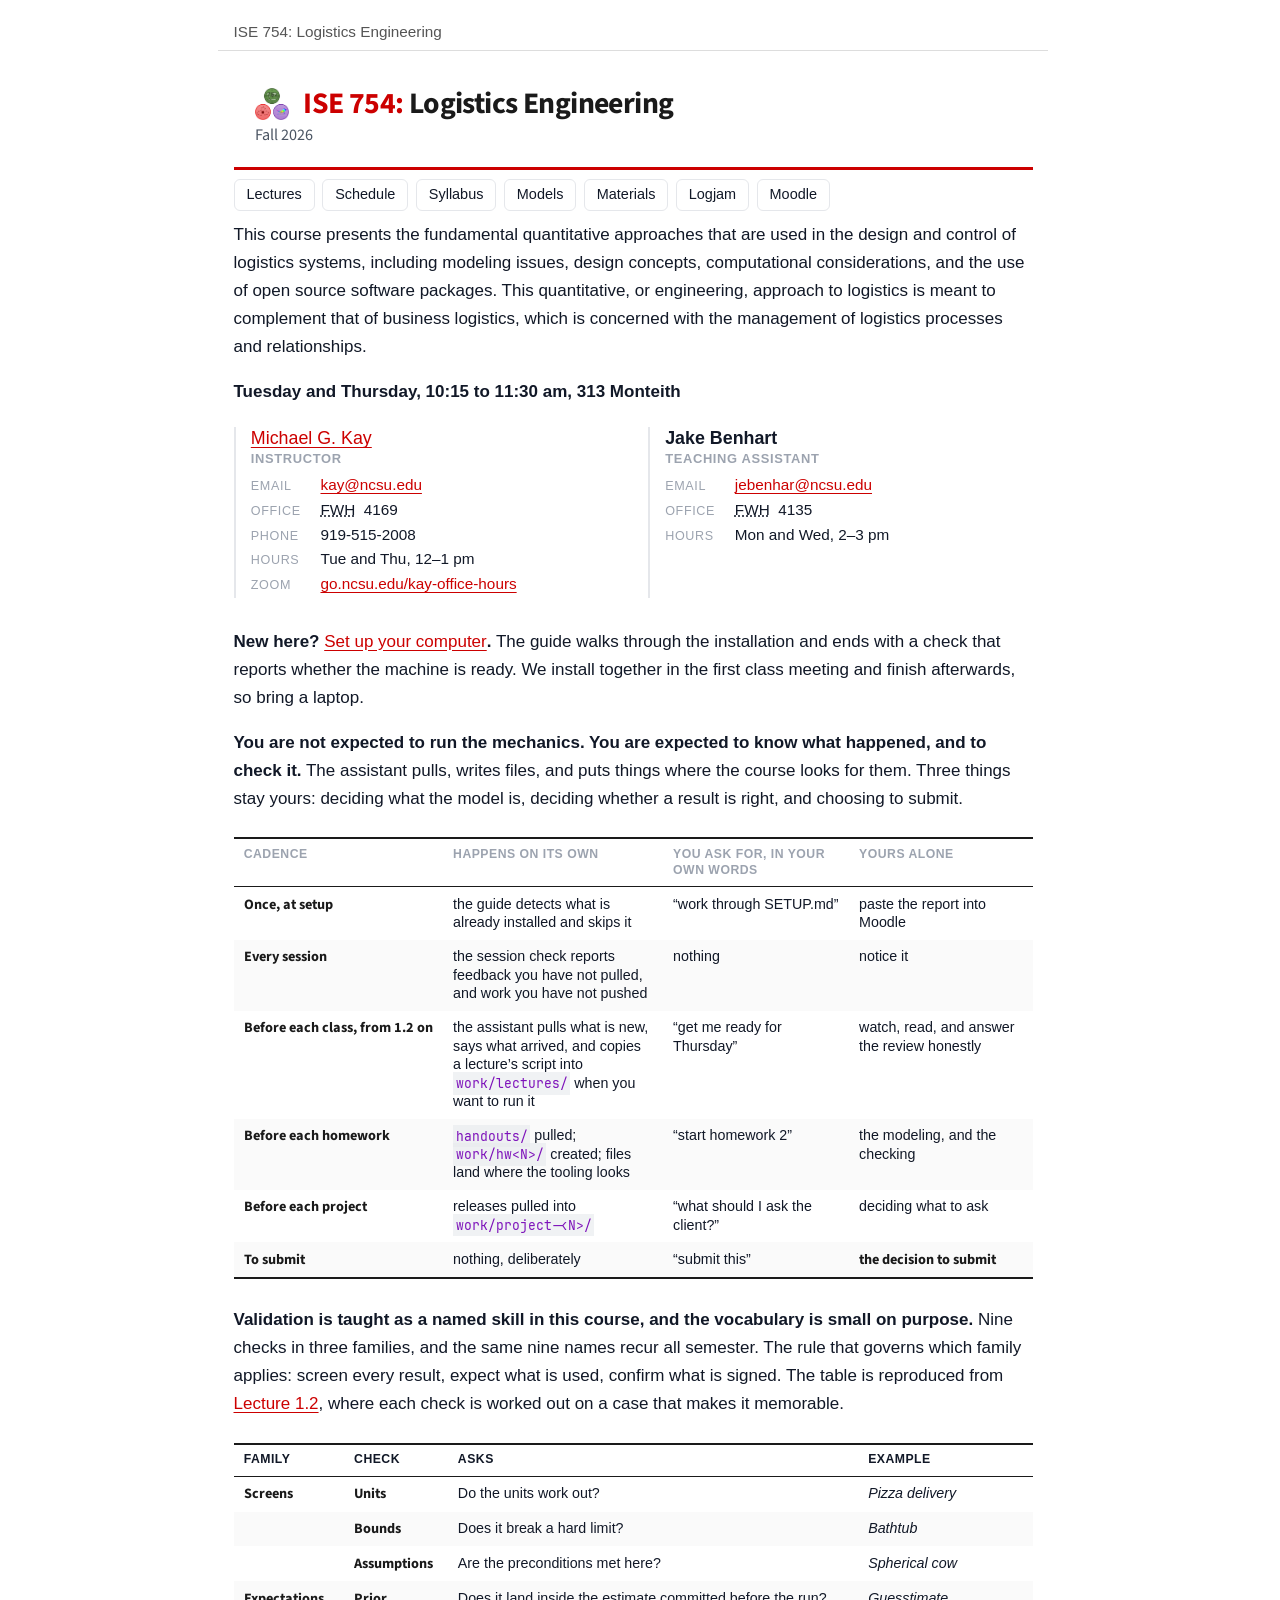
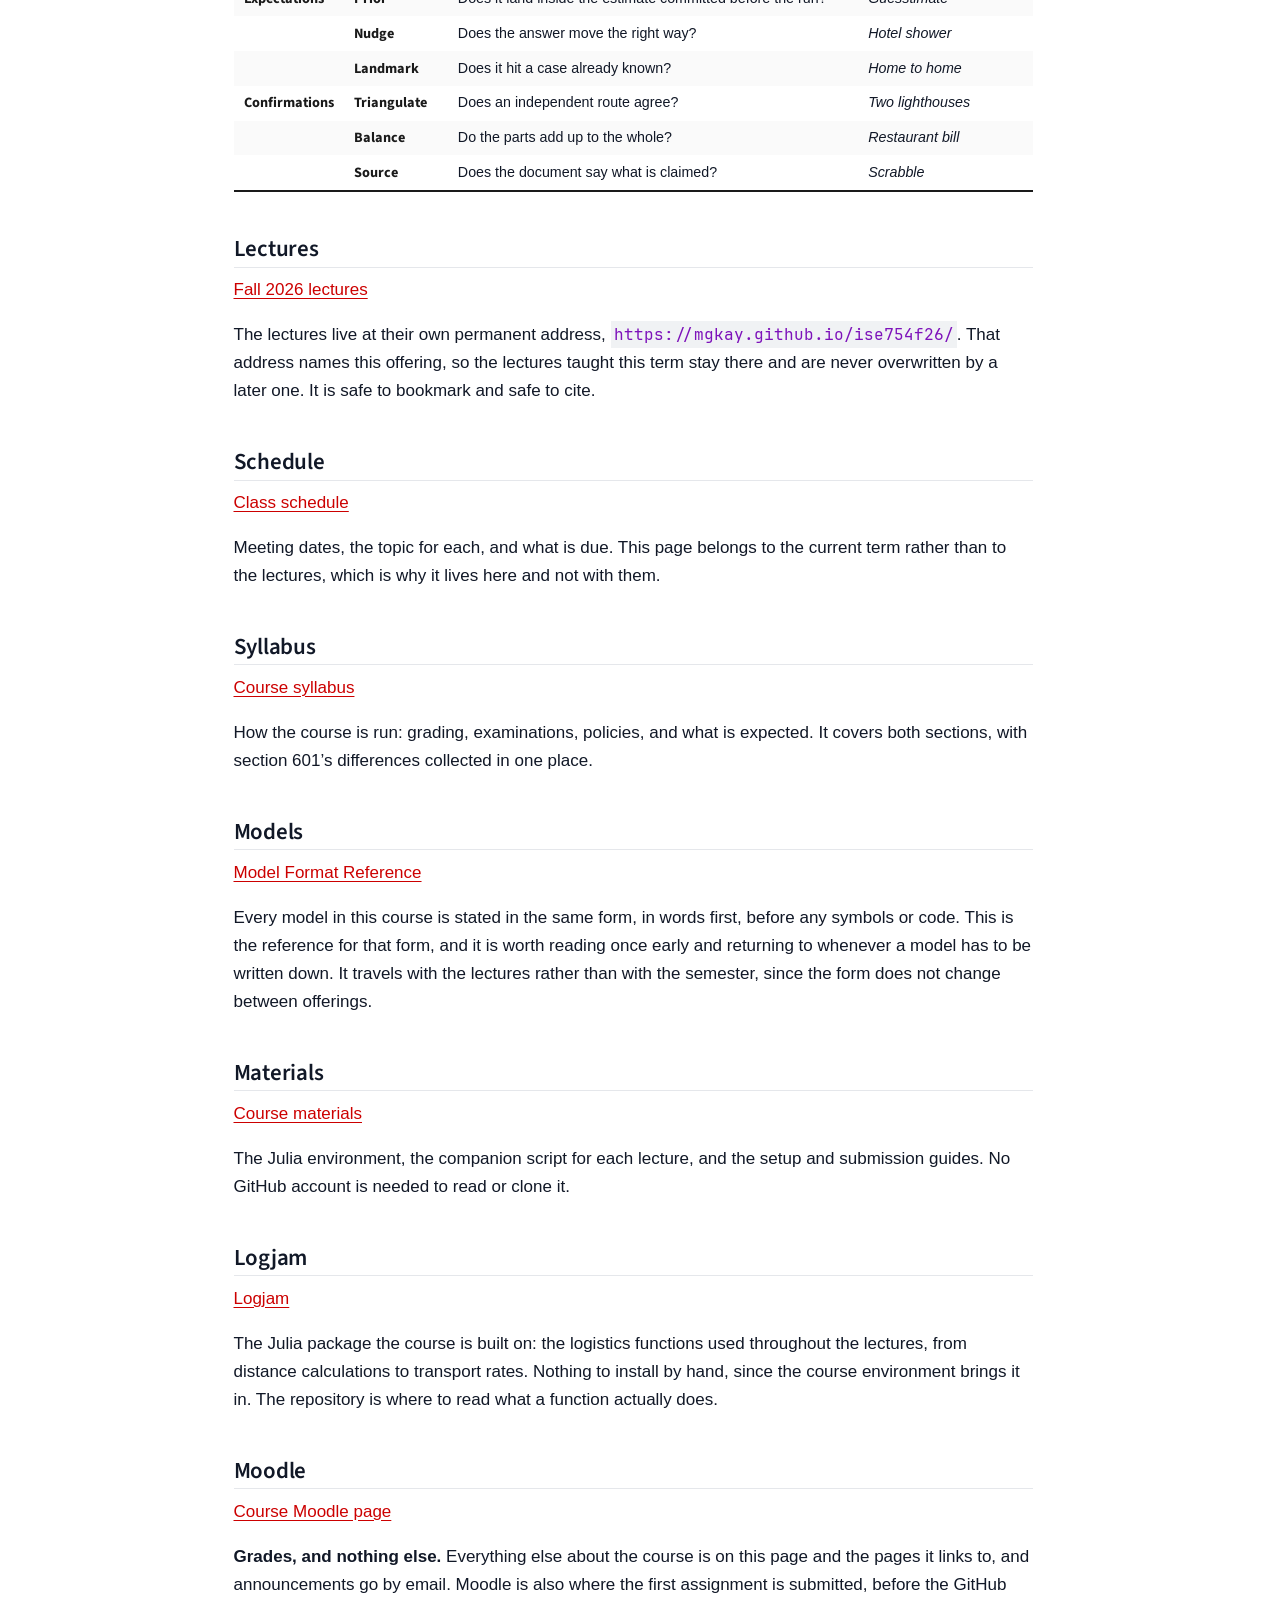
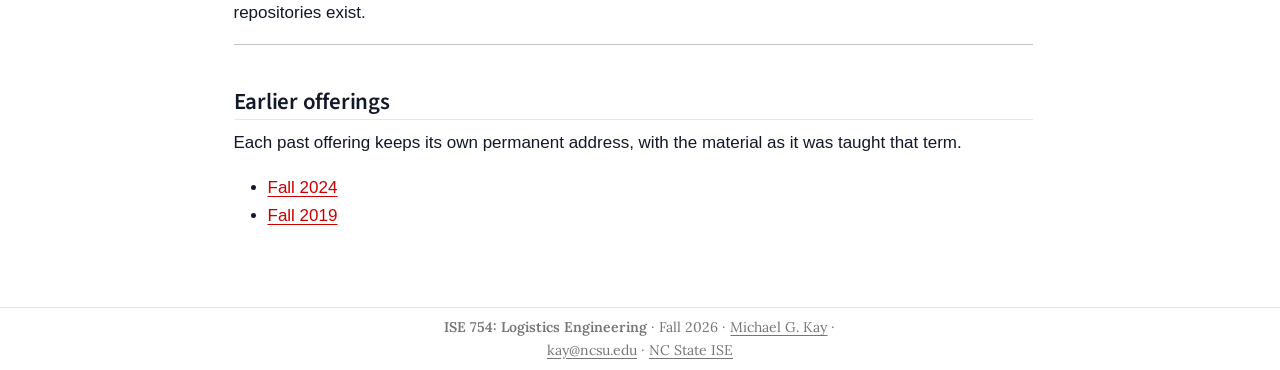
==== index.html @ f0a85724 "Publish rendered site from ISE754-dev 3dd0802c 42 files. Generated output only; source stays private" ====
<!DOCTYPE html>
<html xmlns="http://www.w3.org/1999/xhtml" lang="en" xml:lang="en"><head>

<meta charset="utf-8">
<meta name="generator" content="quarto-1.8.27">

<meta name="viewport" content="width=device-width, initial-scale=1.0, user-scalable=yes">


<title>ISE 754: Logistics Engineering</title>
<style>
code{white-space: pre-wrap;}
span.smallcaps{font-variant: small-caps;}
div.columns{display: flex; gap: min(4vw, 1.5em);}
div.column{flex: auto; overflow-x: auto;}
div.hanging-indent{margin-left: 1.5em; text-indent: -1.5em;}
ul.task-list{list-style: none;}
ul.task-list li input[type="checkbox"] {
width: 0.8em;
margin: 0 0.8em 0.2em -1em;  vertical-align: middle;
}
</style>


<script>const headroomChanged = new CustomEvent("quarto-hrChanged", {
  detail: {},
  bubbles: true,
  cancelable: false,
  composed: false,
});

const announceDismiss = () => {
  const annEl = window.document.getElementById("quarto-announcement");
  if (annEl) {
    annEl.remove();

    const annId = annEl.getAttribute("data-announcement-id");
    window.localStorage.setItem(`quarto-announce-${annId}`, "true");
  }
};

const announceRegister = () => {
  const annEl = window.document.getElementById("quarto-announcement");
  if (annEl) {
    const annId = annEl.getAttribute("data-announcement-id");
    const isDismissed =
      window.localStorage.getItem(`quarto-announce-${annId}`) || false;
    if (isDismissed) {
      announceDismiss();
      return;
    } else {
      annEl.classList.remove("hidden");
    }

    const actionEl = annEl.querySelector(".quarto-announcement-action");
    if (actionEl) {
      actionEl.addEventListener("click", function (e) {
        e.preventDefault();
        // Hide the bar immediately
        announceDismiss();
      });
    }
  }
};

window.document.addEventListener("DOMContentLoaded", function () {
  let init = false;

  announceRegister();

  // Manage the back to top button, if one is present.
  let lastScrollTop = window.pageYOffset || document.documentElement.scrollTop;
  const scrollDownBuffer = 5;
  const scrollUpBuffer = 35;
  const btn = document.getElementById("quarto-back-to-top");
  const hideBackToTop = () => {
    btn.style.display = "none";
  };
  const showBackToTop = () => {
    btn.style.display = "inline-block";
  };
  if (btn) {
    window.document.addEventListener(
      "scroll",
      function () {
        const currentScrollTop =
          window.pageYOffset || document.documentElement.scrollTop;

        // Shows and hides the button 'intelligently' as the user scrolls
        if (currentScrollTop - scrollDownBuffer > lastScrollTop) {
          hideBackToTop();
          lastScrollTop = currentScrollTop <= 0 ? 0 : currentScrollTop;
        } else if (currentScrollTop < lastScrollTop - scrollUpBuffer) {
          showBackToTop();
          lastScrollTop = currentScrollTop <= 0 ? 0 : currentScrollTop;
        }

        // Show the button at the bottom, hides it at the top
        if (currentScrollTop <= 0) {
          hideBackToTop();
        } else if (
          window.innerHeight + currentScrollTop >=
          document.body.offsetHeight
        ) {
          showBackToTop();
        }
      },
      false
    );
  }

  function throttle(func, wait) {
    var timeout;
    return function () {
      const context = this;
      const args = arguments;
      const later = function () {
        clearTimeout(timeout);
        timeout = null;
        func.apply(context, args);
      };

      if (!timeout) {
        timeout = setTimeout(later, wait);
      }
    };
  }

  function headerOffset() {
    // Set an offset if there is are fixed top navbar
    const headerEl = window.document.querySelector("header.fixed-top");
    if (headerEl) {
      return headerEl.clientHeight;
    } else {
      return 0;
    }
  }

  function footerOffset() {
    const footerEl = window.document.querySelector("footer.footer");
    if (footerEl) {
      return footerEl.clientHeight;
    } else {
      return 0;
    }
  }

  function dashboardOffset() {
    const dashboardNavEl = window.document.getElementById(
      "quarto-dashboard-header"
    );
    if (dashboardNavEl !== null) {
      return dashboardNavEl.clientHeight;
    } else {
      return 0;
    }
  }

  function updateDocumentOffsetWithoutAnimation() {
    updateDocumentOffset(false);
  }

  function updateDocumentOffset(animated) {
    // set body offset
    const topOffset = headerOffset();
    const bodyOffset = topOffset + footerOffset() + dashboardOffset();
    const bodyEl = window.document.body;
    bodyEl.setAttribute("data-bs-offset", topOffset);
    bodyEl.style.paddingTop = topOffset + "px";

    // deal with sidebar offsets
    const sidebars = window.document.querySelectorAll(
      ".sidebar, .headroom-target"
    );
    sidebars.forEach((sidebar) => {
      if (!animated) {
        sidebar.classList.add("notransition");
        // Remove the no transition class after the animation has time to complete
        setTimeout(function () {
          sidebar.classList.remove("notransition");
        }, 201);
      }

      if (window.Headroom && sidebar.classList.contains("sidebar-unpinned")) {
        sidebar.style.top = "0";
        sidebar.style.maxHeight = "100vh";
      } else {
        sidebar.style.top = topOffset + "px";
        sidebar.style.maxHeight = "calc(100vh - " + topOffset + "px)";
      }
    });

    // allow space for footer
    const mainContainer = window.document.querySelector(".quarto-container");
    if (mainContainer) {
      mainContainer.style.minHeight = "calc(100vh - " + bodyOffset + "px)";
    }

    // link offset
    let linkStyle = window.document.querySelector("#quarto-target-style");
    if (!linkStyle) {
      linkStyle = window.document.createElement("style");
      linkStyle.setAttribute("id", "quarto-target-style");
      window.document.head.appendChild(linkStyle);
    }
    while (linkStyle.firstChild) {
      linkStyle.removeChild(linkStyle.firstChild);
    }
    if (topOffset > 0) {
      linkStyle.appendChild(
        window.document.createTextNode(`
      section:target::before {
        content: "";
        display: block;
        height: ${topOffset}px;
        margin: -${topOffset}px 0 0;
      }`)
      );
    }
    if (init) {
      window.dispatchEvent(headroomChanged);
    }
    init = true;
  }

  // initialize headroom
  var header = window.document.querySelector("#quarto-header");
  if (header && window.Headroom) {
    const headroom = new window.Headroom(header, {
      tolerance: 5,
      onPin: function () {
        const sidebars = window.document.querySelectorAll(
          ".sidebar, .headroom-target"
        );
        sidebars.forEach((sidebar) => {
          sidebar.classList.remove("sidebar-unpinned");
        });
        updateDocumentOffset();
      },
      onUnpin: function () {
        const sidebars = window.document.querySelectorAll(
          ".sidebar, .headroom-target"
        );
        sidebars.forEach((sidebar) => {
          sidebar.classList.add("sidebar-unpinned");
        });
        updateDocumentOffset();
      },
    });
    headroom.init();

    let frozen = false;
    window.quartoToggleHeadroom = function () {
      if (frozen) {
        headroom.unfreeze();
        frozen = false;
      } else {
        headroom.freeze();
        frozen = true;
      }
    };
  }

  window.addEventListener(
    "hashchange",
    function (e) {
      if (
        getComputedStyle(document.documentElement).scrollBehavior !== "smooth"
      ) {
        window.scrollTo(0, window.pageYOffset - headerOffset());
      }
    },
    false
  );

  // Observe size changed for the header
  const headerEl = window.document.querySelector("header.fixed-top");
  if (headerEl && window.ResizeObserver) {
    const observer = new window.ResizeObserver(() => {
      setTimeout(updateDocumentOffsetWithoutAnimation, 0);
    });
    observer.observe(headerEl, {
      attributes: true,
      childList: true,
      characterData: true,
    });
  } else {
    window.addEventListener(
      "resize",
      throttle(updateDocumentOffsetWithoutAnimation, 50)
    );
  }
  setTimeout(updateDocumentOffsetWithoutAnimation, 250);

  // fixup index.html links if we aren't on the filesystem
  if (window.location.protocol !== "file:") {
    const links = window.document.querySelectorAll("a");
    for (let i = 0; i < links.length; i++) {
      if (links[i].href) {
        links[i].dataset.originalHref = links[i].href;
        links[i].href = links[i].href.replace(/\/index\.html/, "/");
      }
    }

    // Fixup any sharing links that require urls
    // Append url to any sharing urls
    const sharingLinks = window.document.querySelectorAll(
      "a.sidebar-tools-main-item, a.quarto-navigation-tool, a.quarto-navbar-tools, a.quarto-navbar-tools-item"
    );
    for (let i = 0; i < sharingLinks.length; i++) {
      const sharingLink = sharingLinks[i];
      const href = sharingLink.getAttribute("href");
      if (href) {
        sharingLink.setAttribute(
          "href",
          href.replace("|url|", window.location.href)
        );
      }
    }

    // Scroll the active navigation item into view, if necessary
    const navSidebar = window.document.querySelector("nav#quarto-sidebar");
    if (navSidebar) {
      // Find the active item
      const activeItem = navSidebar.querySelector("li.sidebar-item a.active");
      if (activeItem) {
        // Wait for the scroll height and height to resolve by observing size changes on the
        // nav element that is scrollable
        const resizeObserver = new ResizeObserver((_entries) => {
          // The bottom of the element
          const elBottom = activeItem.offsetTop;
          const viewBottom = navSidebar.scrollTop + navSidebar.clientHeight;

          // The element height and scroll height are the same, then we are still loading
          if (viewBottom !== navSidebar.scrollHeight) {
            // Determine if the item isn't visible and scroll to it
            if (elBottom >= viewBottom) {
              navSidebar.scrollTop = elBottom;
            }

            // stop observing now since we've completed the scroll
            resizeObserver.unobserve(navSidebar);
          }
        });
        resizeObserver.observe(navSidebar);
      }
    }
  }
});
</script>
<script>/*!
 * headroom.js v0.12.0 - Give your page some headroom. Hide your header until you need it
 * Copyright (c) 2020 Nick Williams - http://wicky.nillia.ms/headroom.js
 * License: MIT
 */

!function(t,n){"object"==typeof exports&&"undefined"!=typeof module?module.exports=n():"function"==typeof define&&define.amd?define(n):(t=t||self).Headroom=n()}(this,function(){"use strict";function t(){return"undefined"!=typeof window}function d(t){return function(t){return t&&t.document&&function(t){return 9===t.nodeType}(t.document)}(t)?function(t){var n=t.document,o=n.body,s=n.documentElement;return{scrollHeight:function(){return Math.max(o.scrollHeight,s.scrollHeight,o.offsetHeight,s.offsetHeight,o.clientHeight,s.clientHeight)},height:function(){return t.innerHeight||s.clientHeight||o.clientHeight},scrollY:function(){return void 0!==t.pageYOffset?t.pageYOffset:(s||o.parentNode||o).scrollTop}}}(t):function(t){return{scrollHeight:function(){return Math.max(t.scrollHeight,t.offsetHeight,t.clientHeight)},height:function(){return Math.max(t.offsetHeight,t.clientHeight)},scrollY:function(){return t.scrollTop}}}(t)}function n(t,s,e){var n,o=function(){var n=!1;try{var t={get passive(){n=!0}};window.addEventListener("test",t,t),window.removeEventListener("test",t,t)}catch(t){n=!1}return n}(),i=!1,r=d(t),l=r.scrollY(),a={};function c(){var t=Math.round(r.scrollY()),n=r.height(),o=r.scrollHeight();a.scrollY=t,a.lastScrollY=l,a.direction=l<t?"down":"up",a.distance=Math.abs(t-l),a.isOutOfBounds=t<0||o<t+n,a.top=t<=s.offset[a.direction],a.bottom=o<=t+n,a.toleranceExceeded=a.distance>s.tolerance[a.direction],e(a),l=t,i=!1}function h(){i||(i=!0,n=requestAnimationFrame(c))}var u=!!o&&{passive:!0,capture:!1};return t.addEventListener("scroll",h,u),c(),{destroy:function(){cancelAnimationFrame(n),t.removeEventListener("scroll",h,u)}}}function o(t){return t===Object(t)?t:{down:t,up:t}}function s(t,n){n=n||{},Object.assign(this,s.options,n),this.classes=Object.assign({},s.options.classes,n.classes),this.elem=t,this.tolerance=o(this.tolerance),this.offset=o(this.offset),this.initialised=!1,this.frozen=!1}return s.prototype={constructor:s,init:function(){return s.cutsTheMustard&&!this.initialised&&(this.addClass("initial"),this.initialised=!0,setTimeout(function(t){t.scrollTracker=n(t.scroller,{offset:t.offset,tolerance:t.tolerance},t.update.bind(t))},100,this)),this},destroy:function(){this.initialised=!1,Object.keys(this.classes).forEach(this.removeClass,this),this.scrollTracker.destroy()},unpin:function(){!this.hasClass("pinned")&&this.hasClass("unpinned")||(this.addClass("unpinned"),this.removeClass("pinned"),this.onUnpin&&this.onUnpin.call(this))},pin:function(){this.hasClass("unpinned")&&(this.addClass("pinned"),this.removeClass("unpinned"),this.onPin&&this.onPin.call(this))},freeze:function(){this.frozen=!0,this.addClass("frozen")},unfreeze:function(){this.frozen=!1,this.removeClass("frozen")},top:function(){this.hasClass("top")||(this.addClass("top"),this.removeClass("notTop"),this.onTop&&this.onTop.call(this))},notTop:function(){this.hasClass("notTop")||(this.addClass("notTop"),this.removeClass("top"),this.onNotTop&&this.onNotTop.call(this))},bottom:function(){this.hasClass("bottom")||(this.addClass("bottom"),this.removeClass("notBottom"),this.onBottom&&this.onBottom.call(this))},notBottom:function(){this.hasClass("notBottom")||(this.addClass("notBottom"),this.removeClass("bottom"),this.onNotBottom&&this.onNotBottom.call(this))},shouldUnpin:function(t){return"down"===t.direction&&!t.top&&t.toleranceExceeded},shouldPin:function(t){return"up"===t.direction&&t.toleranceExceeded||t.top},addClass:function(t){this.elem.classList.add.apply(this.elem.classList,this.classes[t].split(" "))},removeClass:function(t){this.elem.classList.remove.apply(this.elem.classList,this.classes[t].split(" "))},hasClass:function(t){return this.classes[t].split(" ").every(function(t){return this.classList.contains(t)},this.elem)},update:function(t){t.isOutOfBounds||!0!==this.frozen&&(t.top?this.top():this.notTop(),t.bottom?this.bottom():this.notBottom(),this.shouldUnpin(t)?this.unpin():this.shouldPin(t)&&this.pin())}},s.options={tolerance:{up:0,down:0},offset:0,scroller:t()?window:null,classes:{frozen:"headroom--frozen",pinned:"headroom--pinned",unpinned:"headroom--unpinned",top:"headroom--top",notTop:"headroom--not-top",bottom:"headroom--bottom",notBottom:"headroom--not-bottom",initial:"headroom"}},s.cutsTheMustard=!!(t()&&function(){}.bind&&"classList"in document.documentElement&&Object.assign&&Object.keys&&requestAnimationFrame),s});
</script>
<script>/*!
 * clipboard.js v2.0.11
 * https://clipboardjs.com/
 *
 * Licensed MIT © Zeno Rocha
 */
!function(t,e){"object"==typeof exports&&"object"==typeof module?module.exports=e():"function"==typeof define&&define.amd?define([],e):"object"==typeof exports?exports.ClipboardJS=e():t.ClipboardJS=e()}(this,function(){return n={686:function(t,e,n){"use strict";n.d(e,{default:function(){return b}});var e=n(279),i=n.n(e),e=n(370),u=n.n(e),e=n(817),r=n.n(e);function c(t){try{return document.execCommand(t)}catch(t){return}}var a=function(t){t=r()(t);return c("cut"),t};function o(t,e){var n,o,t=(n=t,o="rtl"===document.documentElement.getAttribute("dir"),(t=document.createElement("textarea")).style.fontSize="12pt",t.style.border="0",t.style.padding="0",t.style.margin="0",t.style.position="absolute",t.style[o?"right":"left"]="-9999px",o=window.pageYOffset||document.documentElement.scrollTop,t.style.top="".concat(o,"px"),t.setAttribute("readonly",""),t.value=n,t);return e.container.appendChild(t),e=r()(t),c("copy"),t.remove(),e}var f=function(t){var e=1<arguments.length&&void 0!==arguments[1]?arguments[1]:{container:document.body},n="";return"string"==typeof t?n=o(t,e):t instanceof HTMLInputElement&&!["text","search","url","tel","password"].includes(null==t?void 0:t.type)?n=o(t.value,e):(n=r()(t),c("copy")),n};function l(t){return(l="function"==typeof Symbol&&"symbol"==typeof Symbol.iterator?function(t){return typeof t}:function(t){return t&&"function"==typeof Symbol&&t.constructor===Symbol&&t!==Symbol.prototype?"symbol":typeof t})(t)}var s=function(){var t=0<arguments.length&&void 0!==arguments[0]?arguments[0]:{},e=t.action,n=void 0===e?"copy":e,o=t.container,e=t.target,t=t.text;if("copy"!==n&&"cut"!==n)throw new Error('Invalid "action" value, use either "copy" or "cut"');if(void 0!==e){if(!e||"object"!==l(e)||1!==e.nodeType)throw new Error('Invalid "target" value, use a valid Element');if("copy"===n&&e.hasAttribute("disabled"))throw new Error('Invalid "target" attribute. Please use "readonly" instead of "disabled" attribute');if("cut"===n&&(e.hasAttribute("readonly")||e.hasAttribute("disabled")))throw new Error('Invalid "target" attribute. You can\'t cut text from elements with "readonly" or "disabled" attributes')}return t?f(t,{container:o}):e?"cut"===n?a(e):f(e,{container:o}):void 0};function p(t){return(p="function"==typeof Symbol&&"symbol"==typeof Symbol.iterator?function(t){return typeof t}:function(t){return t&&"function"==typeof Symbol&&t.constructor===Symbol&&t!==Symbol.prototype?"symbol":typeof t})(t)}function d(t,e){for(var n=0;n<e.length;n++){var o=e[n];o.enumerable=o.enumerable||!1,o.configurable=!0,"value"in o&&(o.writable=!0),Object.defineProperty(t,o.key,o)}}function y(t,e){return(y=Object.setPrototypeOf||function(t,e){return t.__proto__=e,t})(t,e)}function h(n){var o=function(){if("undefined"==typeof Reflect||!Reflect.construct)return!1;if(Reflect.construct.sham)return!1;if("function"==typeof Proxy)return!0;try{return Date.prototype.toString.call(Reflect.construct(Date,[],function(){})),!0}catch(t){return!1}}();return function(){var t,e=v(n);return t=o?(t=v(this).constructor,Reflect.construct(e,arguments,t)):e.apply(this,arguments),e=this,!(t=t)||"object"!==p(t)&&"function"!=typeof t?function(t){if(void 0!==t)return t;throw new ReferenceError("this hasn't been initialised - super() hasn't been called")}(e):t}}function v(t){return(v=Object.setPrototypeOf?Object.getPrototypeOf:function(t){return t.__proto__||Object.getPrototypeOf(t)})(t)}function m(t,e){t="data-clipboard-".concat(t);if(e.hasAttribute(t))return e.getAttribute(t)}var b=function(){!function(t,e){if("function"!=typeof e&&null!==e)throw new TypeError("Super expression must either be null or a function");t.prototype=Object.create(e&&e.prototype,{constructor:{value:t,writable:!0,configurable:!0}}),e&&y(t,e)}(r,i());var t,e,n,o=h(r);function r(t,e){var n;return function(t){if(!(t instanceof r))throw new TypeError("Cannot call a class as a function")}(this),(n=o.call(this)).resolveOptions(e),n.listenClick(t),n}return t=r,n=[{key:"copy",value:function(t){var e=1<arguments.length&&void 0!==arguments[1]?arguments[1]:{container:document.body};return f(t,e)}},{key:"cut",value:function(t){return a(t)}},{key:"isSupported",value:function(){var t=0<arguments.length&&void 0!==arguments[0]?arguments[0]:["copy","cut"],t="string"==typeof t?[t]:t,e=!!document.queryCommandSupported;return t.forEach(function(t){e=e&&!!document.queryCommandSupported(t)}),e}}],(e=[{key:"resolveOptions",value:function(){var t=0<arguments.length&&void 0!==arguments[0]?arguments[0]:{};this.action="function"==typeof t.action?t.action:this.defaultAction,this.target="function"==typeof t.target?t.target:this.defaultTarget,this.text="function"==typeof t.text?t.text:this.defaultText,this.container="object"===p(t.container)?t.container:document.body}},{key:"listenClick",value:function(t){var e=this;this.listener=u()(t,"click",function(t){return e.onClick(t)})}},{key:"onClick",value:function(t){var e=t.delegateTarget||t.currentTarget,n=this.action(e)||"copy",t=s({action:n,container:this.container,target:this.target(e),text:this.text(e)});this.emit(t?"success":"error",{action:n,text:t,trigger:e,clearSelection:function(){e&&e.focus(),window.getSelection().removeAllRanges()}})}},{key:"defaultAction",value:function(t){return m("action",t)}},{key:"defaultTarget",value:function(t){t=m("target",t);if(t)return document.querySelector(t)}},{key:"defaultText",value:function(t){return m("text",t)}},{key:"destroy",value:function(){this.listener.destroy()}}])&&d(t.prototype,e),n&&d(t,n),r}()},828:function(t){var e;"undefined"==typeof Element||Element.prototype.matches||((e=Element.prototype).matches=e.matchesSelector||e.mozMatchesSelector||e.msMatchesSelector||e.oMatchesSelector||e.webkitMatchesSelector),t.exports=function(t,e){for(;t&&9!==t.nodeType;){if("function"==typeof t.matches&&t.matches(e))return t;t=t.parentNode}}},438:function(t,e,n){var u=n(828);function i(t,e,n,o,r){var i=function(e,n,t,o){return function(t){t.delegateTarget=u(t.target,n),t.delegateTarget&&o.call(e,t)}}.apply(this,arguments);return t.addEventListener(n,i,r),{destroy:function(){t.removeEventListener(n,i,r)}}}t.exports=function(t,e,n,o,r){return"function"==typeof t.addEventListener?i.apply(null,arguments):"function"==typeof n?i.bind(null,document).apply(null,arguments):("string"==typeof t&&(t=document.querySelectorAll(t)),Array.prototype.map.call(t,function(t){return i(t,e,n,o,r)}))}},879:function(t,n){n.node=function(t){return void 0!==t&&t instanceof HTMLElement&&1===t.nodeType},n.nodeList=function(t){var e=Object.prototype.toString.call(t);return void 0!==t&&("[object NodeList]"===e||"[object HTMLCollection]"===e)&&"length"in t&&(0===t.length||n.node(t[0]))},n.string=function(t){return"string"==typeof t||t instanceof String},n.fn=function(t){return"[object Function]"===Object.prototype.toString.call(t)}},370:function(t,e,n){var f=n(879),l=n(438);t.exports=function(t,e,n){if(!t&&!e&&!n)throw new Error("Missing required arguments");if(!f.string(e))throw new TypeError("Second argument must be a String");if(!f.fn(n))throw new TypeError("Third argument must be a Function");if(f.node(t))return c=e,a=n,(u=t).addEventListener(c,a),{destroy:function(){u.removeEventListener(c,a)}};if(f.nodeList(t))return o=t,r=e,i=n,Array.prototype.forEach.call(o,function(t){t.addEventListener(r,i)}),{destroy:function(){Array.prototype.forEach.call(o,function(t){t.removeEventListener(r,i)})}};if(f.string(t))return t=t,e=e,n=n,l(document.body,t,e,n);throw new TypeError("First argument must be a String, HTMLElement, HTMLCollection, or NodeList");var o,r,i,u,c,a}},817:function(t){t.exports=function(t){var e,n="SELECT"===t.nodeName?(t.focus(),t.value):"INPUT"===t.nodeName||"TEXTAREA"===t.nodeName?((e=t.hasAttribute("readonly"))||t.setAttribute("readonly",""),t.select(),t.setSelectionRange(0,t.value.length),e||t.removeAttribute("readonly"),t.value):(t.hasAttribute("contenteditable")&&t.focus(),n=window.getSelection(),(e=document.createRange()).selectNodeContents(t),n.removeAllRanges(),n.addRange(e),n.toString());return n}},279:function(t){function e(){}e.prototype={on:function(t,e,n){var o=this.e||(this.e={});return(o[t]||(o[t]=[])).push({fn:e,ctx:n}),this},once:function(t,e,n){var o=this;function r(){o.off(t,r),e.apply(n,arguments)}return r._=e,this.on(t,r,n)},emit:function(t){for(var e=[].slice.call(arguments,1),n=((this.e||(this.e={}))[t]||[]).slice(),o=0,r=n.length;o<r;o++)n[o].fn.apply(n[o].ctx,e);return this},off:function(t,e){var n=this.e||(this.e={}),o=n[t],r=[];if(o&&e)for(var i=0,u=o.length;i<u;i++)o[i].fn!==e&&o[i].fn._!==e&&r.push(o[i]);return r.length?n[t]=r:delete n[t],this}},t.exports=e,t.exports.TinyEmitter=e}},r={},o.n=function(t){var e=t&&t.__esModule?function(){return t.default}:function(){return t};return o.d(e,{a:e}),e},o.d=function(t,e){for(var n in e)o.o(e,n)&&!o.o(t,n)&&Object.defineProperty(t,n,{enumerable:!0,get:e[n]})},o.o=function(t,e){return Object.prototype.hasOwnProperty.call(t,e)},o(686).default;function o(t){if(r[t])return r[t].exports;var e=r[t]={exports:{}};return n[t](e,e.exports,o),e.exports}var n,r});</script>
<script>/*! @algolia/autocomplete-js 1.19.1 | MIT License | © Algolia, Inc. and contributors | https://github.com/algolia/autocomplete */
!function(e,t){"object"==typeof exports&&"undefined"!=typeof module?t(exports):"function"==typeof define&&define.amd?define(["exports"],t):t((e="undefined"!=typeof globalThis?globalThis:e||self)["@algolia/autocomplete-js"]={})}(this,(function(e){"use strict";function t(e,t){var n=Object.keys(e);if(Object.getOwnPropertySymbols){var r=Object.getOwnPropertySymbols(e);t&&(r=r.filter((function(t){return Object.getOwnPropertyDescriptor(e,t).enumerable}))),n.push.apply(n,r)}return n}function n(e){for(var n=1;n<arguments.length;n++){var r=null!=arguments[n]?arguments[n]:{};n%2?t(Object(r),!0).forEach((function(t){o(e,t,r[t])})):Object.getOwnPropertyDescriptors?Object.defineProperties(e,Object.getOwnPropertyDescriptors(r)):t(Object(r)).forEach((function(t){Object.defineProperty(e,t,Object.getOwnPropertyDescriptor(r,t))}))}return e}function r(e){return r="function"==typeof Symbol&&"symbol"==typeof Symbol.iterator?function(e){return typeof e}:function(e){return e&&"function"==typeof Symbol&&e.constructor===Symbol&&e!==Symbol.prototype?"symbol":typeof e},r(e)}function o(e,t,n){return(t=function(e){var t=function(e,t){if("object"!=typeof e||null===e)return e;var n=e[Symbol.toPrimitive];if(void 0!==n){var r=n.call(e,t||"default");if("object"!=typeof r)return r;throw new TypeError("@@toPrimitive must return a primitive value.")}return("string"===t?String:Number)(e)}(e,"string");return"symbol"==typeof t?t:String(t)}(t))in e?Object.defineProperty(e,t,{value:n,enumerable:!0,configurable:!0,writable:!0}):e[t]=n,e}function i(){return i=Object.assign?Object.assign.bind():function(e){for(var t=1;t<arguments.length;t++){var n=arguments[t];for(var r in n)Object.prototype.hasOwnProperty.call(n,r)&&(e[r]=n[r])}return e},i.apply(this,arguments)}function u(e,t){if(null==e)return{};var n,r,o=function(e,t){if(null==e)return{};var n,r,o={},i=Object.keys(e);for(r=0;r<i.length;r++)n=i[r],t.indexOf(n)>=0||(o[n]=e[n]);return o}(e,t);if(Object.getOwnPropertySymbols){var i=Object.getOwnPropertySymbols(e);for(r=0;r<i.length;r++)n=i[r],t.indexOf(n)>=0||Object.prototype.propertyIsEnumerable.call(e,n)&&(o[n]=e[n])}return o}function a(e,t){return function(e){if(Array.isArray(e))return e}(e)||function(e,t){var n=null==e?null:"undefined"!=typeof Symbol&&e[Symbol.iterator]||e["@@iterator"];if(null!=n){var r,o,i,u,a=[],l=!0,c=!1;try{if(i=(n=n.call(e)).next,0===t){if(Object(n)!==n)return;l=!1}else for(;!(l=(r=i.call(n)).done)&&(a.push(r.value),a.length!==t);l=!0);}catch(e){c=!0,o=e}finally{try{if(!l&&null!=n.return&&(u=n.return(),Object(u)!==u))return}finally{if(c)throw o}}return a}}(e,t)||c(e,t)||function(){throw new TypeError("Invalid attempt to destructure non-iterable instance.\nIn order to be iterable, non-array objects must have a [Symbol.iterator]() method.")}()}function l(e){return function(e){if(Array.isArray(e))return s(e)}(e)||function(e){if("undefined"!=typeof Symbol&&null!=e[Symbol.iterator]||null!=e["@@iterator"])return Array.from(e)}(e)||c(e)||function(){throw new TypeError("Invalid attempt to spread non-iterable instance.\nIn order to be iterable, non-array objects must have a [Symbol.iterator]() method.")}()}function c(e,t){if(e){if("string"==typeof e)return s(e,t);var n=Object.prototype.toString.call(e).slice(8,-1);return"Object"===n&&e.constructor&&(n=e.constructor.name),"Map"===n||"Set"===n?Array.from(e):"Arguments"===n||/^(?:Ui|I)nt(?:8|16|32)(?:Clamped)?Array$/.test(n)?s(e,t):void 0}}function s(e,t){(null==t||t>e.length)&&(t=e.length);for(var n=0,r=new Array(t);n<t;n++)r[n]=e[n];return r}function f(e){return{current:e}}function p(e,t){var n=void 0;return function(){for(var r=arguments.length,o=new Array(r),i=0;i<r;i++)o[i]=arguments[i];n&&clearTimeout(n),n=setTimeout((function(){return e.apply(void 0,o)}),t)}}function m(e){return e.reduce((function(e,t){return e.concat(t)}),[])}var v=0;function d(){return"autocomplete-".concat(v++)}function y(e,t){return t.reduce((function(e,t){return e&&e[t]}),e)}function b(e){return 0===e.collections.length?0:e.collections.reduce((function(e,t){return e+t.items.length}),0)}function g(e){return e!==Object(e)}function h(e,t){if(e===t)return!0;if(g(e)||g(t)||"function"==typeof e||"function"==typeof t)return e===t;if(Object.keys(e).length!==Object.keys(t).length)return!1;for(var n=0,r=Object.keys(e);n<r.length;n++){var o=r[n];if(!(o in t))return!1;if(!h(e[o],t[o]))return!1}return!0}var _=function(){};var O="1.19.1",S=[{segment:"autocomplete-core",version:O}];function j(e){var t=e.item,n=e.items,r=void 0===n?[]:n;return{index:t.__autocomplete_indexName,items:[t],positions:[1+r.findIndex((function(e){return e.objectID===t.objectID}))],queryID:t.__autocomplete_queryID,algoliaSource:["autocomplete"]}}function P(e,t){return function(e){if(Array.isArray(e))return e}(e)||function(e,t){var n=null==e?null:"undefined"!=typeof Symbol&&e[Symbol.iterator]||e["@@iterator"];if(null!=n){var r,o,i,u,a=[],l=!0,c=!1;try{if(i=(n=n.call(e)).next,0===t){if(Object(n)!==n)return;l=!1}else for(;!(l=(r=i.call(n)).done)&&(a.push(r.value),a.length!==t);l=!0);}catch(e){c=!0,o=e}finally{try{if(!l&&null!=n.return&&(u=n.return(),Object(u)!==u))return}finally{if(c)throw o}}return a}}(e,t)||function(e,t){if(!e)return;if("string"==typeof e)return w(e,t);var n=Object.prototype.toString.call(e).slice(8,-1);"Object"===n&&e.constructor&&(n=e.constructor.name);if("Map"===n||"Set"===n)return Array.from(e);if("Arguments"===n||/^(?:Ui|I)nt(?:8|16|32)(?:Clamped)?Array$/.test(n))return w(e,t)}(e,t)||function(){throw new TypeError("Invalid attempt to destructure non-iterable instance.\nIn order to be iterable, non-array objects must have a [Symbol.iterator]() method.")}()}function w(e,t){(null==t||t>e.length)&&(t=e.length);for(var n=0,r=new Array(t);n<t;n++)r[n]=e[n];return r}var I=["items"],A=["items"];function E(e){return E="function"==typeof Symbol&&"symbol"==typeof Symbol.iterator?function(e){return typeof e}:function(e){return e&&"function"==typeof Symbol&&e.constructor===Symbol&&e!==Symbol.prototype?"symbol":typeof e},E(e)}function D(e){return function(e){if(Array.isArray(e))return C(e)}(e)||function(e){if("undefined"!=typeof Symbol&&null!=e[Symbol.iterator]||null!=e["@@iterator"])return Array.from(e)}(e)||function(e,t){if(!e)return;if("string"==typeof e)return C(e,t);var n=Object.prototype.toString.call(e).slice(8,-1);"Object"===n&&e.constructor&&(n=e.constructor.name);if("Map"===n||"Set"===n)return Array.from(e);if("Arguments"===n||/^(?:Ui|I)nt(?:8|16|32)(?:Clamped)?Array$/.test(n))return C(e,t)}(e)||function(){throw new TypeError("Invalid attempt to spread non-iterable instance.\nIn order to be iterable, non-array objects must have a [Symbol.iterator]() method.")}()}function C(e,t){(null==t||t>e.length)&&(t=e.length);for(var n=0,r=new Array(t);n<t;n++)r[n]=e[n];return r}function k(e,t){if(null==e)return{};var n,r,o=function(e,t){if(null==e)return{};var n,r,o={},i=Object.keys(e);for(r=0;r<i.length;r++)n=i[r],t.indexOf(n)>=0||(o[n]=e[n]);return o}(e,t);if(Object.getOwnPropertySymbols){var i=Object.getOwnPropertySymbols(e);for(r=0;r<i.length;r++)n=i[r],t.indexOf(n)>=0||Object.prototype.propertyIsEnumerable.call(e,n)&&(o[n]=e[n])}return o}function x(e,t){var n=Object.keys(e);if(Object.getOwnPropertySymbols){var r=Object.getOwnPropertySymbols(e);t&&(r=r.filter((function(t){return Object.getOwnPropertyDescriptor(e,t).enumerable}))),n.push.apply(n,r)}return n}function N(e){for(var t=1;t<arguments.length;t++){var n=null!=arguments[t]?arguments[t]:{};t%2?x(Object(n),!0).forEach((function(t){T(e,t,n[t])})):Object.getOwnPropertyDescriptors?Object.defineProperties(e,Object.getOwnPropertyDescriptors(n)):x(Object(n)).forEach((function(t){Object.defineProperty(e,t,Object.getOwnPropertyDescriptor(n,t))}))}return e}function T(e,t,n){return(t=function(e){var t=function(e,t){if("object"!==E(e)||null===e)return e;var n=e[Symbol.toPrimitive];if(void 0!==n){var r=n.call(e,t||"default");if("object"!==E(r))return r;throw new TypeError("@@toPrimitive must return a primitive value.")}return("string"===t?String:Number)(e)}(e,"string");return"symbol"===E(t)?t:String(t)}(t))in e?Object.defineProperty(e,t,{value:n,enumerable:!0,configurable:!0,writable:!0}):e[t]=n,e}function q(e){for(var t=arguments.length>1&&void 0!==arguments[1]?arguments[1]:20,n=[],r=0;r<e.objectIDs.length;r+=t)n.push(N(N({},e),{},{objectIDs:e.objectIDs.slice(r,r+t)}));return n}function B(e){return e.map((function(e){var t=e.items,n=k(e,I);return N(N({},n),{},{objectIDs:(null==t?void 0:t.map((function(e){return e.objectID})))||n.objectIDs})}))}function R(e){var t,n,r,o=(t=P((e.version||"").split(".").map(Number),2),n=t[0],r=t[1],n>=3||2===n&&r>=4||1===n&&r>=10);function i(t,n,r){if(o&&void 0!==r){var i=r[0].__autocomplete_algoliaCredentials,u={"X-Algolia-Application-Id":i.appId,"X-Algolia-API-Key":i.apiKey};e.apply(void 0,[t].concat(D(n),[{headers:u}]))}else e.apply(void 0,[t].concat(D(n)))}return{init:function(t,n){e("init",{appId:t,apiKey:n})},setAuthenticatedUserToken:function(t){e("setAuthenticatedUserToken",t)},setUserToken:function(t){e("setUserToken",t)},clickedObjectIDsAfterSearch:function(){for(var e=arguments.length,t=new Array(e),n=0;n<e;n++)t[n]=arguments[n];t.length>0&&i("clickedObjectIDsAfterSearch",B(t),t[0].items)},clickedObjectIDs:function(){for(var e=arguments.length,t=new Array(e),n=0;n<e;n++)t[n]=arguments[n];t.length>0&&i("clickedObjectIDs",B(t),t[0].items)},clickedFilters:function(){for(var t=arguments.length,n=new Array(t),r=0;r<t;r++)n[r]=arguments[r];n.length>0&&e.apply(void 0,["clickedFilters"].concat(n))},convertedObjectIDsAfterSearch:function(){for(var e=arguments.length,t=new Array(e),n=0;n<e;n++)t[n]=arguments[n];t.length>0&&i("convertedObjectIDsAfterSearch",B(t),t[0].items)},convertedObjectIDs:function(){for(var e=arguments.length,t=new Array(e),n=0;n<e;n++)t[n]=arguments[n];t.length>0&&i("convertedObjectIDs",B(t),t[0].items)},convertedFilters:function(){for(var t=arguments.length,n=new Array(t),r=0;r<t;r++)n[r]=arguments[r];n.length>0&&e.apply(void 0,["convertedFilters"].concat(n))},viewedObjectIDs:function(){for(var e=arguments.length,t=new Array(e),n=0;n<e;n++)t[n]=arguments[n];t.length>0&&t.reduce((function(e,t){var n=t.items,r=k(t,A);return[].concat(D(e),D(q(N(N({},r),{},{objectIDs:(null==n?void 0:n.map((function(e){return e.objectID})))||r.objectIDs})).map((function(e){return{items:n,payload:e}}))))}),[]).forEach((function(e){var t=e.items;return i("viewedObjectIDs",[e.payload],t)}))},viewedFilters:function(){for(var t=arguments.length,n=new Array(t),r=0;r<t;r++)n[r]=arguments[r];n.length>0&&e.apply(void 0,["viewedFilters"].concat(n))}}}function L(e){var t=e.items.reduce((function(e,t){var n;return e[t.__autocomplete_indexName]=(null!==(n=e[t.__autocomplete_indexName])&&void 0!==n?n:[]).concat(t),e}),{});return Object.keys(t).map((function(e){return{index:e,items:t[e],algoliaSource:["autocomplete"]}}))}function F(e){return e.objectID&&e.__autocomplete_indexName&&e.__autocomplete_queryID}function U(e){return U="function"==typeof Symbol&&"symbol"==typeof Symbol.iterator?function(e){return typeof e}:function(e){return e&&"function"==typeof Symbol&&e.constructor===Symbol&&e!==Symbol.prototype?"symbol":typeof e},U(e)}function M(e){return function(e){if(Array.isArray(e))return H(e)}(e)||function(e){if("undefined"!=typeof Symbol&&null!=e[Symbol.iterator]||null!=e["@@iterator"])return Array.from(e)}(e)||function(e,t){if(!e)return;if("string"==typeof e)return H(e,t);var n=Object.prototype.toString.call(e).slice(8,-1);"Object"===n&&e.constructor&&(n=e.constructor.name);if("Map"===n||"Set"===n)return Array.from(e);if("Arguments"===n||/^(?:Ui|I)nt(?:8|16|32)(?:Clamped)?Array$/.test(n))return H(e,t)}(e)||function(){throw new TypeError("Invalid attempt to spread non-iterable instance.\nIn order to be iterable, non-array objects must have a [Symbol.iterator]() method.")}()}function H(e,t){(null==t||t>e.length)&&(t=e.length);for(var n=0,r=new Array(t);n<t;n++)r[n]=e[n];return r}function V(e,t){var n=Object.keys(e);if(Object.getOwnPropertySymbols){var r=Object.getOwnPropertySymbols(e);t&&(r=r.filter((function(t){return Object.getOwnPropertyDescriptor(e,t).enumerable}))),n.push.apply(n,r)}return n}function W(e){for(var t=1;t<arguments.length;t++){var n=null!=arguments[t]?arguments[t]:{};t%2?V(Object(n),!0).forEach((function(t){Q(e,t,n[t])})):Object.getOwnPropertyDescriptors?Object.defineProperties(e,Object.getOwnPropertyDescriptors(n)):V(Object(n)).forEach((function(t){Object.defineProperty(e,t,Object.getOwnPropertyDescriptor(n,t))}))}return e}function Q(e,t,n){return(t=function(e){var t=function(e,t){if("object"!==U(e)||null===e)return e;var n=e[Symbol.toPrimitive];if(void 0!==n){var r=n.call(e,t||"default");if("object"!==U(r))return r;throw new TypeError("@@toPrimitive must return a primitive value.")}return("string"===t?String:Number)(e)}(e,"string");return"symbol"===U(t)?t:String(t)}(t))in e?Object.defineProperty(e,t,{value:n,enumerable:!0,configurable:!0,writable:!0}):e[t]=n,e}var K="2.15.0",$="https://cdn.jsdelivr.net/npm/search-insights@".concat(K,"/dist/search-insights.min.js"),z=p((function(e){var t=e.onItemsChange,n=e.items,r=e.insights,o=e.state;t({insights:r,insightsEvents:L({items:n}).map((function(e){return W({eventName:"Items Viewed"},e)})),state:o})}),400);function G(e){var t=function(e){return W({onItemsChange:function(e){var t=e.insights,n=e.insightsEvents,r=e.state;t.viewedObjectIDs.apply(t,M(n.map((function(e){return W(W({},e),{},{algoliaSource:J(e.algoliaSource,r.context)})}))))},onSelect:function(e){var t=e.insights,n=e.insightsEvents,r=e.state;t.clickedObjectIDsAfterSearch.apply(t,M(n.map((function(e){return W(W({},e),{},{algoliaSource:J(e.algoliaSource,r.context)})}))))},onActive:_,__autocomplete_clickAnalytics:!0},e)}(e),n=t.insightsClient,r=t.insightsInitParams,o=t.onItemsChange,i=t.onSelect,u=t.onActive,a=t.__autocomplete_clickAnalytics,l=n;if(n||function(e){if("undefined"!=typeof window)e({window:window})}((function(e){var t=e.window,n=t.AlgoliaAnalyticsObject||"aa";"string"==typeof n&&(l=t[n]),l||(t.AlgoliaAnalyticsObject=n,t[n]||(t[n]=function(){t[n].queue||(t[n].queue=[]);for(var e=arguments.length,r=new Array(e),o=0;o<e;o++)r[o]=arguments[o];t[n].queue.push(r)}),t[n].version=K,l=t[n],function(e){var t="[Autocomplete]: Could not load search-insights.js. Please load it manually following https://alg.li/insights-autocomplete";try{var n=e.document.createElement("script");n.async=!0,n.src=$,n.onerror=function(){console.error(t)},document.body.appendChild(n)}catch(e){console.error(t)}}(t))})),!l)return{};r&&l("init",W({partial:!0},r));var c=R(l),s=f([]),m=p((function(e){var t=e.state;if(t.isOpen){var n=t.collections.reduce((function(e,t){return[].concat(M(e),M(t.items))}),[]).filter(F);h(s.current.map((function(e){return e.objectID})),n.map((function(e){return e.objectID})))||(s.current=n,n.length>0&&z({onItemsChange:o,items:n,insights:c,state:t}))}}),0);return{name:"aa.algoliaInsightsPlugin",subscribe:function(e){var t=e.setContext,n=e.onSelect,r=e.onActive;function o(e){t({algoliaInsightsPlugin:{__algoliaSearchParameters:W(W({},a?{clickAnalytics:!0}:{}),e?{userToken:X(e)}:{}),insights:c}})}l("addAlgoliaAgent","insights-plugin"),o(),l("onUserTokenChange",(function(e){o(e)})),l("getUserToken",null,(function(e,t){o(t)})),n((function(e){var t=e.item,n=e.state,r=e.event,o=e.source;F(t)&&i({state:n,event:r,insights:c,item:t,insightsEvents:[W({eventName:"Item Selected"},j({item:t,items:o.getItems().filter(F)}))]})})),r((function(e){var t=e.item,n=e.source,r=e.state,o=e.event;F(t)&&u({state:r,event:o,insights:c,item:t,insightsEvents:[W({eventName:"Item Active"},j({item:t,items:n.getItems().filter(F)}))]})}))},onStateChange:function(e){var t=e.state;m({state:t})},__autocomplete_pluginOptions:e}}function J(){var e,t=arguments.length>0&&void 0!==arguments[0]?arguments[0]:[],n=arguments.length>1?arguments[1]:void 0;return[].concat(M(t),["autocomplete-internal"],M(null!==(e=n.algoliaInsightsPlugin)&&void 0!==e&&e.__automaticInsights?["autocomplete-automatic"]:[]))}function X(e){return"number"==typeof e?e.toString():e}function Y(e,t){var n=t;return{then:function(t,r){return Y(e.then(ee(t,n,e),ee(r,n,e)),n)},catch:function(t){return Y(e.catch(ee(t,n,e)),n)},finally:function(t){return t&&n.onCancelList.push(t),Y(e.finally(ee(t&&function(){return n.onCancelList=[],t()},n,e)),n)},cancel:function(){n.isCanceled=!0;var e=n.onCancelList;n.onCancelList=[],e.forEach((function(e){e()}))},isCanceled:function(){return!0===n.isCanceled}}}function Z(e){return Y(e,{isCanceled:!1,onCancelList:[]})}function ee(e,t,n){return e?function(n){return t.isCanceled?n:e(n)}:n}var te,ne=!0;function re(e,t,n,r){if(!n)return null;if(e<0&&(null===t||null!==r&&0===t))return n+e;var o=(null===t?-1:t)+e;return o<=-1||o>=n?null===r?null:0:o}function oe(e,t){var n=Object.keys(e);if(Object.getOwnPropertySymbols){var r=Object.getOwnPropertySymbols(e);t&&(r=r.filter((function(t){return Object.getOwnPropertyDescriptor(e,t).enumerable}))),n.push.apply(n,r)}return n}function ie(e){for(var t=1;t<arguments.length;t++){var n=null!=arguments[t]?arguments[t]:{};t%2?oe(Object(n),!0).forEach((function(t){ue(e,t,n[t])})):Object.getOwnPropertyDescriptors?Object.defineProperties(e,Object.getOwnPropertyDescriptors(n)):oe(Object(n)).forEach((function(t){Object.defineProperty(e,t,Object.getOwnPropertyDescriptor(n,t))}))}return e}function ue(e,t,n){return(t=function(e){var t=function(e,t){if("object"!==ae(e)||null===e)return e;var n=e[Symbol.toPrimitive];if(void 0!==n){var r=n.call(e,t||"default");if("object"!==ae(r))return r;throw new TypeError("@@toPrimitive must return a primitive value.")}return("string"===t?String:Number)(e)}(e,"string");return"symbol"===ae(t)?t:String(t)}(t))in e?Object.defineProperty(e,t,{value:n,enumerable:!0,configurable:!0,writable:!0}):e[t]=n,e}function ae(e){return ae="function"==typeof Symbol&&"symbol"==typeof Symbol.iterator?function(e){return typeof e}:function(e){return e&&"function"==typeof Symbol&&e.constructor===Symbol&&e!==Symbol.prototype?"symbol":typeof e},ae(e)}function le(e,t){var n="undefined"!=typeof Symbol&&e[Symbol.iterator]||e["@@iterator"];if(!n){if(Array.isArray(e)||(n=function(e,t){if(!e)return;if("string"==typeof e)return ce(e,t);var n=Object.prototype.toString.call(e).slice(8,-1);"Object"===n&&e.constructor&&(n=e.constructor.name);if("Map"===n||"Set"===n)return Array.from(e);if("Arguments"===n||/^(?:Ui|I)nt(?:8|16|32)(?:Clamped)?Array$/.test(n))return ce(e,t)}(e))||t&&e&&"number"==typeof e.length){n&&(e=n);var r=0,o=function(){};return{s:o,n:function(){return r>=e.length?{done:!0}:{done:!1,value:e[r++]}},e:function(e){throw e},f:o}}throw new TypeError("Invalid attempt to iterate non-iterable instance.\nIn order to be iterable, non-array objects must have a [Symbol.iterator]() method.")}var i,u=!0,a=!1;return{s:function(){n=n.call(e)},n:function(){var e=n.next();return u=e.done,e},e:function(e){a=!0,i=e},f:function(){try{u||null==n.return||n.return()}finally{if(a)throw i}}}}function ce(e,t){(null==t||t>e.length)&&(t=e.length);for(var n=0,r=new Array(t);n<t;n++)r[n]=e[n];return r}var se=function(e,t){var n,r=!1,o=[],i=le(e);try{for(i.s();!(n=i.n()).done;){var u,a,l,c=null===(u=n.value.__autocomplete_pluginOptions)||void 0===u||null===(a=(l=u).awaitSubmit)||void 0===a?void 0:a.call(l);if("number"==typeof c)o.push(c);else if(!0===c){r=!0;break}}}catch(e){i.e(e)}finally{i.f()}return r?t.wait():o.length>0?t.wait(Math.max.apply(Math,o)):void 0};function fe(e){var t=function(e){var t=e.collections.map((function(e){return e.items.length})).reduce((function(e,t,n){var r=(e[n-1]||0)+t;return e.push(r),e}),[]).reduce((function(t,n){return n<=e.activeItemId?t+1:t}),0);return e.collections[t]}(e);if(!t)return null;var n=t.items[function(e){for(var t=e.state,n=e.collection,r=!1,o=0,i=0;!1===r;){var u=t.collections[o];if(u===n){r=!0;break}i+=u.items.length,o++}return t.activeItemId-i}({state:e,collection:t})],r=t.source;return{item:n,itemInputValue:r.getItemInputValue({item:n,state:e}),itemUrl:r.getItemUrl({item:n,state:e}),source:r}}function pe(e,t,n){return[e,null==n?void 0:n.sourceId,t].filter(Boolean).join("-").replace(/\s/g,"")}var me=/((gt|sm)-|galaxy nexus)|samsung[- ]|samsungbrowser/i;function ve(e){return e.nativeEvent||e}function de(e){return de="function"==typeof Symbol&&"symbol"==typeof Symbol.iterator?function(e){return typeof e}:function(e){return e&&"function"==typeof Symbol&&e.constructor===Symbol&&e!==Symbol.prototype?"symbol":typeof e},de(e)}function ye(e,t){var n=Object.keys(e);if(Object.getOwnPropertySymbols){var r=Object.getOwnPropertySymbols(e);t&&(r=r.filter((function(t){return Object.getOwnPropertyDescriptor(e,t).enumerable}))),n.push.apply(n,r)}return n}function be(e,t,n){return(t=function(e){var t=function(e,t){if("object"!==de(e)||null===e)return e;var n=e[Symbol.toPrimitive];if(void 0!==n){var r=n.call(e,t||"default");if("object"!==de(r))return r;throw new TypeError("@@toPrimitive must return a primitive value.")}return("string"===t?String:Number)(e)}(e,"string");return"symbol"===de(t)?t:String(t)}(t))in e?Object.defineProperty(e,t,{value:n,enumerable:!0,configurable:!0,writable:!0}):e[t]=n,e}function ge(e,t,n){var r,o=t.initialState;return{getState:function(){return o},dispatch:function(r,i){var u=function(e){for(var t=1;t<arguments.length;t++){var n=null!=arguments[t]?arguments[t]:{};t%2?ye(Object(n),!0).forEach((function(t){be(e,t,n[t])})):Object.getOwnPropertyDescriptors?Object.defineProperties(e,Object.getOwnPropertyDescriptors(n)):ye(Object(n)).forEach((function(t){Object.defineProperty(e,t,Object.getOwnPropertyDescriptor(n,t))}))}return e}({},o);o=e(o,{type:r,props:t,payload:i}),n({state:o,prevState:u})},pendingRequests:(r=[],{add:function(e){return r.push(e),e.finally((function(){r=r.filter((function(t){return t!==e}))}))},cancelAll:function(){r.forEach((function(e){return e.cancel()}))},isEmpty:function(){return 0===r.length},wait:function(e){return ne?(ne=!1,te=e?Promise.race([Promise.all(r),new Promise((function(t){return setTimeout(t,e)}))]):Promise.all(r),te.then((function(){ne=!0}))):te}})}}function he(e){return he="function"==typeof Symbol&&"symbol"==typeof Symbol.iterator?function(e){return typeof e}:function(e){return e&&"function"==typeof Symbol&&e.constructor===Symbol&&e!==Symbol.prototype?"symbol":typeof e},he(e)}function _e(e,t){var n=Object.keys(e);if(Object.getOwnPropertySymbols){var r=Object.getOwnPropertySymbols(e);t&&(r=r.filter((function(t){return Object.getOwnPropertyDescriptor(e,t).enumerable}))),n.push.apply(n,r)}return n}function Oe(e){for(var t=1;t<arguments.length;t++){var n=null!=arguments[t]?arguments[t]:{};t%2?_e(Object(n),!0).forEach((function(t){Se(e,t,n[t])})):Object.getOwnPropertyDescriptors?Object.defineProperties(e,Object.getOwnPropertyDescriptors(n)):_e(Object(n)).forEach((function(t){Object.defineProperty(e,t,Object.getOwnPropertyDescriptor(n,t))}))}return e}function Se(e,t,n){return(t=function(e){var t=function(e,t){if("object"!==he(e)||null===e)return e;var n=e[Symbol.toPrimitive];if(void 0!==n){var r=n.call(e,t||"default");if("object"!==he(r))return r;throw new TypeError("@@toPrimitive must return a primitive value.")}return("string"===t?String:Number)(e)}(e,"string");return"symbol"===he(t)?t:String(t)}(t))in e?Object.defineProperty(e,t,{value:n,enumerable:!0,configurable:!0,writable:!0}):e[t]=n,e}function je(e){return je="function"==typeof Symbol&&"symbol"==typeof Symbol.iterator?function(e){return typeof e}:function(e){return e&&"function"==typeof Symbol&&e.constructor===Symbol&&e!==Symbol.prototype?"symbol":typeof e},je(e)}function Pe(e){return function(e){if(Array.isArray(e))return we(e)}(e)||function(e){if("undefined"!=typeof Symbol&&null!=e[Symbol.iterator]||null!=e["@@iterator"])return Array.from(e)}(e)||function(e,t){if(!e)return;if("string"==typeof e)return we(e,t);var n=Object.prototype.toString.call(e).slice(8,-1);"Object"===n&&e.constructor&&(n=e.constructor.name);if("Map"===n||"Set"===n)return Array.from(e);if("Arguments"===n||/^(?:Ui|I)nt(?:8|16|32)(?:Clamped)?Array$/.test(n))return we(e,t)}(e)||function(){throw new TypeError("Invalid attempt to spread non-iterable instance.\nIn order to be iterable, non-array objects must have a [Symbol.iterator]() method.")}()}function we(e,t){(null==t||t>e.length)&&(t=e.length);for(var n=0,r=new Array(t);n<t;n++)r[n]=e[n];return r}function Ie(e,t){var n=Object.keys(e);if(Object.getOwnPropertySymbols){var r=Object.getOwnPropertySymbols(e);t&&(r=r.filter((function(t){return Object.getOwnPropertyDescriptor(e,t).enumerable}))),n.push.apply(n,r)}return n}function Ae(e){for(var t=1;t<arguments.length;t++){var n=null!=arguments[t]?arguments[t]:{};t%2?Ie(Object(n),!0).forEach((function(t){Ee(e,t,n[t])})):Object.getOwnPropertyDescriptors?Object.defineProperties(e,Object.getOwnPropertyDescriptors(n)):Ie(Object(n)).forEach((function(t){Object.defineProperty(e,t,Object.getOwnPropertyDescriptor(n,t))}))}return e}function Ee(e,t,n){return(t=function(e){var t=function(e,t){if("object"!==je(e)||null===e)return e;var n=e[Symbol.toPrimitive];if(void 0!==n){var r=n.call(e,t||"default");if("object"!==je(r))return r;throw new TypeError("@@toPrimitive must return a primitive value.")}return("string"===t?String:Number)(e)}(e,"string");return"symbol"===je(t)?t:String(t)}(t))in e?Object.defineProperty(e,t,{value:n,enumerable:!0,configurable:!0,writable:!0}):e[t]=n,e}function De(e,t){var n,r="undefined"!=typeof window?window:{},o=e.plugins||[];return Ae(Ae({debug:!1,openOnFocus:!1,enterKeyHint:void 0,ignoreCompositionEvents:!1,placeholder:"",autoFocus:!1,defaultActiveItemId:null,stallThreshold:300,insights:void 0,environment:r,shouldPanelOpen:function(e){return b(e.state)>0},reshape:function(e){return e.sources}},e),{},{id:null!==(n=e.id)&&void 0!==n?n:d(),plugins:o,initialState:Ae({activeItemId:null,query:"",completion:null,collections:[],isOpen:!1,status:"idle",context:{}},e.initialState),onStateChange:function(t){var n;null===(n=e.onStateChange)||void 0===n||n.call(e,t),o.forEach((function(e){var n;return null===(n=e.onStateChange)||void 0===n?void 0:n.call(e,t)}))},onSubmit:function(t){var n;null===(n=e.onSubmit)||void 0===n||n.call(e,t),o.forEach((function(e){var n;return null===(n=e.onSubmit)||void 0===n?void 0:n.call(e,t)}))},onReset:function(t){var n;null===(n=e.onReset)||void 0===n||n.call(e,t),o.forEach((function(e){var n;return null===(n=e.onReset)||void 0===n?void 0:n.call(e,t)}))},getSources:function(n){return Promise.all([].concat(Pe(o.map((function(e){return e.getSources}))),[e.getSources]).filter(Boolean).map((function(e){return function(e,t){var n=[];return Promise.resolve(e(t)).then((function(e){return Promise.all(e.filter((function(e){return Boolean(e)})).map((function(e){if(e.sourceId,n.includes(e.sourceId))throw new Error("[Autocomplete] The `sourceId` ".concat(JSON.stringify(e.sourceId)," is not unique."));n.push(e.sourceId);var t={getItemInputValue:function(e){return e.state.query},getItemUrl:function(){},onSelect:function(e){(0,e.setIsOpen)(!1)},onActive:_,onResolve:_};Object.keys(t).forEach((function(e){t[e].__default=!0}));var r=ie(ie({},t),e);return Promise.resolve(r)})))}))}(e,n)}))).then((function(e){return m(e)})).then((function(e){return e.map((function(e){return Ae(Ae({},e),{},{onSelect:function(n){e.onSelect(n),t.forEach((function(e){var t;return null===(t=e.onSelect)||void 0===t?void 0:t.call(e,n)}))},onActive:function(n){e.onActive(n),t.forEach((function(e){var t;return null===(t=e.onActive)||void 0===t?void 0:t.call(e,n)}))},onResolve:function(n){e.onResolve(n),t.forEach((function(e){var t;return null===(t=e.onResolve)||void 0===t?void 0:t.call(e,n)}))}})}))}))},navigator:Ae({navigate:function(e){var t=e.itemUrl;r.location.assign(t)},navigateNewTab:function(e){var t=e.itemUrl,n=r.open(t,"_blank","noopener");null==n||n.focus()},navigateNewWindow:function(e){var t=e.itemUrl;r.open(t,"_blank","noopener")}},e.navigator)})}function Ce(e){return Ce="function"==typeof Symbol&&"symbol"==typeof Symbol.iterator?function(e){return typeof e}:function(e){return e&&"function"==typeof Symbol&&e.constructor===Symbol&&e!==Symbol.prototype?"symbol":typeof e},Ce(e)}function ke(e,t){var n=Object.keys(e);if(Object.getOwnPropertySymbols){var r=Object.getOwnPropertySymbols(e);t&&(r=r.filter((function(t){return Object.getOwnPropertyDescriptor(e,t).enumerable}))),n.push.apply(n,r)}return n}function xe(e){for(var t=1;t<arguments.length;t++){var n=null!=arguments[t]?arguments[t]:{};t%2?ke(Object(n),!0).forEach((function(t){Ne(e,t,n[t])})):Object.getOwnPropertyDescriptors?Object.defineProperties(e,Object.getOwnPropertyDescriptors(n)):ke(Object(n)).forEach((function(t){Object.defineProperty(e,t,Object.getOwnPropertyDescriptor(n,t))}))}return e}function Ne(e,t,n){return(t=function(e){var t=function(e,t){if("object"!==Ce(e)||null===e)return e;var n=e[Symbol.toPrimitive];if(void 0!==n){var r=n.call(e,t||"default");if("object"!==Ce(r))return r;throw new TypeError("@@toPrimitive must return a primitive value.")}return("string"===t?String:Number)(e)}(e,"string");return"symbol"===Ce(t)?t:String(t)}(t))in e?Object.defineProperty(e,t,{value:n,enumerable:!0,configurable:!0,writable:!0}):e[t]=n,e}function Te(e){return Te="function"==typeof Symbol&&"symbol"==typeof Symbol.iterator?function(e){return typeof e}:function(e){return e&&"function"==typeof Symbol&&e.constructor===Symbol&&e!==Symbol.prototype?"symbol":typeof e},Te(e)}function qe(e,t){var n=Object.keys(e);if(Object.getOwnPropertySymbols){var r=Object.getOwnPropertySymbols(e);t&&(r=r.filter((function(t){return Object.getOwnPropertyDescriptor(e,t).enumerable}))),n.push.apply(n,r)}return n}function Be(e){for(var t=1;t<arguments.length;t++){var n=null!=arguments[t]?arguments[t]:{};t%2?qe(Object(n),!0).forEach((function(t){Re(e,t,n[t])})):Object.getOwnPropertyDescriptors?Object.defineProperties(e,Object.getOwnPropertyDescriptors(n)):qe(Object(n)).forEach((function(t){Object.defineProperty(e,t,Object.getOwnPropertyDescriptor(n,t))}))}return e}function Re(e,t,n){return(t=function(e){var t=function(e,t){if("object"!==Te(e)||null===e)return e;var n=e[Symbol.toPrimitive];if(void 0!==n){var r=n.call(e,t||"default");if("object"!==Te(r))return r;throw new TypeError("@@toPrimitive must return a primitive value.")}return("string"===t?String:Number)(e)}(e,"string");return"symbol"===Te(t)?t:String(t)}(t))in e?Object.defineProperty(e,t,{value:n,enumerable:!0,configurable:!0,writable:!0}):e[t]=n,e}function Le(e){return function(e){if(Array.isArray(e))return Fe(e)}(e)||function(e){if("undefined"!=typeof Symbol&&null!=e[Symbol.iterator]||null!=e["@@iterator"])return Array.from(e)}(e)||function(e,t){if(!e)return;if("string"==typeof e)return Fe(e,t);var n=Object.prototype.toString.call(e).slice(8,-1);"Object"===n&&e.constructor&&(n=e.constructor.name);if("Map"===n||"Set"===n)return Array.from(e);if("Arguments"===n||/^(?:Ui|I)nt(?:8|16|32)(?:Clamped)?Array$/.test(n))return Fe(e,t)}(e)||function(){throw new TypeError("Invalid attempt to spread non-iterable instance.\nIn order to be iterable, non-array objects must have a [Symbol.iterator]() method.")}()}function Fe(e,t){(null==t||t>e.length)&&(t=e.length);for(var n=0,r=new Array(t);n<t;n++)r[n]=e[n];return r}function Ue(e){return Boolean(e.execute)}function Me(e,t,n){if(o=e,Boolean(null==o?void 0:o.execute)){var r="algolia"===e.requesterId?Object.assign.apply(Object,[{}].concat(Le(Object.keys(n.context).map((function(e){var t;return null===(t=n.context[e])||void 0===t?void 0:t.__algoliaSearchParameters}))))):{};return Be(Be({},e),{},{requests:e.queries.map((function(n){return{query:"algolia"===e.requesterId?Be(Be({},n),{},{params:Be(Be({},r),n.params)}):n,sourceId:t,transformResponse:e.transformResponse}}))})}var o;return{items:e,sourceId:t}}function He(e){var t=e.reduce((function(e,t){if(!Ue(t))return e.push(t),e;var n=t.searchClient,r=t.execute,o=t.requesterId,i=t.requests,u=e.find((function(e){return Ue(t)&&Ue(e)&&e.searchClient===n&&Boolean(o)&&e.requesterId===o}));if(u){var a;(a=u.items).push.apply(a,Le(i))}else{var l={execute:r,requesterId:o,items:i,searchClient:n};e.push(l)}return e}),[]).map((function(e){if(!Ue(e))return Promise.resolve(e);var t=e,n=t.execute,r=t.items;return n({searchClient:t.searchClient,requests:r})}));return Promise.all(t).then((function(e){return m(e)}))}function Ve(e,t,n){return t.map((function(t){var r,o=e.filter((function(e){return e.sourceId===t.sourceId})),i=o.map((function(e){return e.items})),u=o[0].transformResponse,a=u?u({results:r=i,hits:r.map((function(e){return e.hits})).filter(Boolean),facetHits:r.map((function(e){var t;return null===(t=e.facetHits)||void 0===t?void 0:t.map((function(e){return{label:e.value,count:e.count,_highlightResult:{label:{value:e.highlighted}}}}))})).filter(Boolean)}):i;return t.onResolve({source:t,results:i,items:a,state:n.getState()}),a.every(Boolean),'The `getItems` function from source "'.concat(t.sourceId,'" must return an array of items but returned ').concat(JSON.stringify(void 0),".\n\nDid you forget to return items?\n\nSee: https://www.algolia.com/doc/ui-libraries/autocomplete/core-concepts/sources/#param-getitems"),{source:t,items:a}}))}function We(e){return We="function"==typeof Symbol&&"symbol"==typeof Symbol.iterator?function(e){return typeof e}:function(e){return e&&"function"==typeof Symbol&&e.constructor===Symbol&&e!==Symbol.prototype?"symbol":typeof e},We(e)}var Qe=["event","nextState","props","query","refresh","store"];function Ke(e,t){var n=Object.keys(e);if(Object.getOwnPropertySymbols){var r=Object.getOwnPropertySymbols(e);t&&(r=r.filter((function(t){return Object.getOwnPropertyDescriptor(e,t).enumerable}))),n.push.apply(n,r)}return n}function $e(e){for(var t=1;t<arguments.length;t++){var n=null!=arguments[t]?arguments[t]:{};t%2?Ke(Object(n),!0).forEach((function(t){ze(e,t,n[t])})):Object.getOwnPropertyDescriptors?Object.defineProperties(e,Object.getOwnPropertyDescriptors(n)):Ke(Object(n)).forEach((function(t){Object.defineProperty(e,t,Object.getOwnPropertyDescriptor(n,t))}))}return e}function ze(e,t,n){return(t=function(e){var t=function(e,t){if("object"!==We(e)||null===e)return e;var n=e[Symbol.toPrimitive];if(void 0!==n){var r=n.call(e,t||"default");if("object"!==We(r))return r;throw new TypeError("@@toPrimitive must return a primitive value.")}return("string"===t?String:Number)(e)}(e,"string");return"symbol"===We(t)?t:String(t)}(t))in e?Object.defineProperty(e,t,{value:n,enumerable:!0,configurable:!0,writable:!0}):e[t]=n,e}function Ge(e,t){if(null==e)return{};var n,r,o=function(e,t){if(null==e)return{};var n,r,o={},i=Object.keys(e);for(r=0;r<i.length;r++)n=i[r],t.indexOf(n)>=0||(o[n]=e[n]);return o}(e,t);if(Object.getOwnPropertySymbols){var i=Object.getOwnPropertySymbols(e);for(r=0;r<i.length;r++)n=i[r],t.indexOf(n)>=0||Object.prototype.propertyIsEnumerable.call(e,n)&&(o[n]=e[n])}return o}var Je,Xe,Ye,Ze=null,et=(Je=-1,Xe=-1,Ye=void 0,function(e){var t=++Je;return Promise.resolve(e).then((function(e){return Ye&&t<Xe?Ye:(Xe=t,Ye=e,e)}))});function tt(e){var t=e.event,n=e.nextState,r=void 0===n?{}:n,o=e.props,i=e.query,u=e.refresh,a=e.store,l=Ge(e,Qe);Ze&&o.environment.clearTimeout(Ze);var c=l.setCollections,s=l.setIsOpen,f=l.setQuery,p=l.setActiveItemId,v=l.setStatus,d=l.setContext;if(f(i),p(o.defaultActiveItemId),!i&&!1===o.openOnFocus){var y,b=a.getState().collections.map((function(e){return $e($e({},e),{},{items:[]})}));v("idle"),c(b),s(null!==(y=r.isOpen)&&void 0!==y?y:o.shouldPanelOpen({state:a.getState()}));var g=Z(et(b).then((function(){return Promise.resolve()})));return a.pendingRequests.add(g)}v("loading"),Ze=o.environment.setTimeout((function(){v("stalled")}),o.stallThreshold);var h=Z(et(o.getSources($e({query:i,refresh:u,state:a.getState()},l)).then((function(e){return Promise.all(e.map((function(e){return Promise.resolve(e.getItems($e({query:i,refresh:u,state:a.getState()},l))).then((function(t){return Me(t,e.sourceId,a.getState())}))}))).then(He).then((function(t){var n,r=t.some((function(e){return function(e){return!Array.isArray(e)&&Boolean(null==e?void 0:e._automaticInsights)}(e.items)}));r&&d({algoliaInsightsPlugin:$e($e({},(null===(n=a.getState().context)||void 0===n?void 0:n.algoliaInsightsPlugin)||{}),{},{__automaticInsights:r})});return Ve(t,e,a)})).then((function(e){return function(e){var t=e.collections,n=e.props,r=e.state,o=t.reduce((function(e,t){return xe(xe({},e),{},Ne({},t.source.sourceId,xe(xe({},t.source),{},{getItems:function(){return m(t.items)}})))}),{}),i=n.plugins.reduce((function(e,t){return t.reshape?t.reshape(e):e}),{sourcesBySourceId:o,state:r}).sourcesBySourceId;return m(n.reshape({sourcesBySourceId:i,sources:Object.values(i),state:r})).filter(Boolean).map((function(e){return{source:e,items:e.getItems()}}))}({collections:e,props:o,state:a.getState()})}))})))).then((function(e){var n;v("idle"),c(e);var f=o.shouldPanelOpen({state:a.getState()});s(null!==(n=r.isOpen)&&void 0!==n?n:o.openOnFocus&&!i&&f||f);var p=fe(a.getState());if(null!==a.getState().activeItemId&&p){var m=p.item,d=p.itemInputValue,y=p.itemUrl,b=p.source;b.onActive($e({event:t,item:m,itemInputValue:d,itemUrl:y,refresh:u,source:b,state:a.getState()},l))}})).finally((function(){v("idle"),Ze&&o.environment.clearTimeout(Ze)}));return a.pendingRequests.add(h)}function nt(e){return nt="function"==typeof Symbol&&"symbol"==typeof Symbol.iterator?function(e){return typeof e}:function(e){return e&&"function"==typeof Symbol&&e.constructor===Symbol&&e!==Symbol.prototype?"symbol":typeof e},nt(e)}var rt=["event","props","refresh","store"];function ot(e,t){var n=Object.keys(e);if(Object.getOwnPropertySymbols){var r=Object.getOwnPropertySymbols(e);t&&(r=r.filter((function(t){return Object.getOwnPropertyDescriptor(e,t).enumerable}))),n.push.apply(n,r)}return n}function it(e){for(var t=1;t<arguments.length;t++){var n=null!=arguments[t]?arguments[t]:{};t%2?ot(Object(n),!0).forEach((function(t){ut(e,t,n[t])})):Object.getOwnPropertyDescriptors?Object.defineProperties(e,Object.getOwnPropertyDescriptors(n)):ot(Object(n)).forEach((function(t){Object.defineProperty(e,t,Object.getOwnPropertyDescriptor(n,t))}))}return e}function ut(e,t,n){return(t=function(e){var t=function(e,t){if("object"!==nt(e)||null===e)return e;var n=e[Symbol.toPrimitive];if(void 0!==n){var r=n.call(e,t||"default");if("object"!==nt(r))return r;throw new TypeError("@@toPrimitive must return a primitive value.")}return("string"===t?String:Number)(e)}(e,"string");return"symbol"===nt(t)?t:String(t)}(t))in e?Object.defineProperty(e,t,{value:n,enumerable:!0,configurable:!0,writable:!0}):e[t]=n,e}function at(e,t){if(null==e)return{};var n,r,o=function(e,t){if(null==e)return{};var n,r,o={},i=Object.keys(e);for(r=0;r<i.length;r++)n=i[r],t.indexOf(n)>=0||(o[n]=e[n]);return o}(e,t);if(Object.getOwnPropertySymbols){var i=Object.getOwnPropertySymbols(e);for(r=0;r<i.length;r++)n=i[r],t.indexOf(n)>=0||Object.prototype.propertyIsEnumerable.call(e,n)&&(o[n]=e[n])}return o}function lt(e){return lt="function"==typeof Symbol&&"symbol"==typeof Symbol.iterator?function(e){return typeof e}:function(e){return e&&"function"==typeof Symbol&&e.constructor===Symbol&&e!==Symbol.prototype?"symbol":typeof e},lt(e)}var ct=["props","refresh","store"],st=["inputElement","formElement","panelElement"],ft=["inputElement"],pt=["inputElement","maxLength"],mt=["source"],vt=["item","source"];function dt(e,t){var n=Object.keys(e);if(Object.getOwnPropertySymbols){var r=Object.getOwnPropertySymbols(e);t&&(r=r.filter((function(t){return Object.getOwnPropertyDescriptor(e,t).enumerable}))),n.push.apply(n,r)}return n}function yt(e){for(var t=1;t<arguments.length;t++){var n=null!=arguments[t]?arguments[t]:{};t%2?dt(Object(n),!0).forEach((function(t){bt(e,t,n[t])})):Object.getOwnPropertyDescriptors?Object.defineProperties(e,Object.getOwnPropertyDescriptors(n)):dt(Object(n)).forEach((function(t){Object.defineProperty(e,t,Object.getOwnPropertyDescriptor(n,t))}))}return e}function bt(e,t,n){return(t=function(e){var t=function(e,t){if("object"!==lt(e)||null===e)return e;var n=e[Symbol.toPrimitive];if(void 0!==n){var r=n.call(e,t||"default");if("object"!==lt(r))return r;throw new TypeError("@@toPrimitive must return a primitive value.")}return("string"===t?String:Number)(e)}(e,"string");return"symbol"===lt(t)?t:String(t)}(t))in e?Object.defineProperty(e,t,{value:n,enumerable:!0,configurable:!0,writable:!0}):e[t]=n,e}function gt(e,t){if(null==e)return{};var n,r,o=function(e,t){if(null==e)return{};var n,r,o={},i=Object.keys(e);for(r=0;r<i.length;r++)n=i[r],t.indexOf(n)>=0||(o[n]=e[n]);return o}(e,t);if(Object.getOwnPropertySymbols){var i=Object.getOwnPropertySymbols(e);for(r=0;r<i.length;r++)n=i[r],t.indexOf(n)>=0||Object.prototype.propertyIsEnumerable.call(e,n)&&(o[n]=e[n])}return o}function ht(e){var t=e.props,n=e.refresh,r=e.store,o=gt(e,ct);return{getEnvironmentProps:function(e){var n=e.inputElement,o=e.formElement,i=e.panelElement;function u(e){!r.getState().isOpen&&r.pendingRequests.isEmpty()||e.target===n||!1===[o,i].some((function(t){return n=t,r=e.target,n===r||n.contains(r);var n,r}))&&(r.dispatch("blur",null),t.debug||r.pendingRequests.cancelAll())}return yt({onTouchStart:u,onMouseDown:u,onTouchMove:function(e){!1!==r.getState().isOpen&&n===t.environment.document.activeElement&&e.target!==n&&n.blur()}},gt(e,st))},getRootProps:function(e){return yt({role:"combobox","aria-expanded":r.getState().isOpen,"aria-haspopup":"listbox","aria-controls":r.getState().isOpen?r.getState().collections.map((function(e){var n=e.source;return pe(t.id,"list",n)})).join(" "):void 0,"aria-labelledby":pe(t.id,"label")},e)},getFormProps:function(e){e.inputElement;var i=gt(e,ft),u=function(i){var u;t.onSubmit(yt({event:i,refresh:n,state:r.getState()},o)),r.dispatch("submit",null),null===(u=e.inputElement)||void 0===u||u.blur()};return yt({action:"",noValidate:!0,role:"search",onSubmit:function(e){e.preventDefault();var n=se(t.plugins,r.pendingRequests);void 0!==n?n.then((function(){return u(e)})):u(e)},onReset:function(i){var u;i.preventDefault(),t.onReset(yt({event:i,refresh:n,state:r.getState()},o)),r.dispatch("reset",null),null===(u=e.inputElement)||void 0===u||u.focus()}},i)},getLabelProps:function(e){return yt({htmlFor:pe(t.id,"input"),id:pe(t.id,"label")},e)},getInputProps:function(e){var i;function u(e){(t.openOnFocus||Boolean(r.getState().query))&&tt(yt({event:e,props:t,query:r.getState().completion||r.getState().query,refresh:n,store:r},o)),r.dispatch("focus",null)}var a=e||{};a.inputElement;var l=a.maxLength,c=void 0===l?512:l,s=gt(a,pt),f=fe(r.getState()),p=function(e){return Boolean(e&&e.match(me))}((null===(i=t.environment.navigator)||void 0===i?void 0:i.userAgent)||""),m=t.enterKeyHint||(null!=f&&f.itemUrl&&!p?"go":"search");return yt({"aria-autocomplete":"both","aria-activedescendant":r.getState().isOpen&&null!==r.getState().activeItemId?pe(t.id,"item-".concat(r.getState().activeItemId),null==f?void 0:f.source):void 0,"aria-controls":r.getState().isOpen?r.getState().collections.filter((function(e){return e.items.length>0})).map((function(e){var n=e.source;return pe(t.id,"list",n)})).join(" "):void 0,"aria-labelledby":pe(t.id,"label"),value:r.getState().completion||r.getState().query,id:pe(t.id,"input"),autoComplete:"off",autoCorrect:"off",autoCapitalize:"off",enterKeyHint:m,spellCheck:"false",autoFocus:t.autoFocus,placeholder:t.placeholder,maxLength:c,type:"search",onChange:function(e){var i=e.currentTarget.value;t.ignoreCompositionEvents&&ve(e).isComposing?o.setQuery(i):tt(yt({event:e,props:t,query:i.slice(0,c),refresh:n,store:r},o))},onCompositionEnd:function(e){tt(yt({event:e,props:t,query:e.currentTarget.value.slice(0,c),refresh:n,store:r},o))},onKeyDown:function(e){ve(e).isComposing||function(e){var t=e.event,n=e.props,r=e.refresh,o=e.store,i=at(e,rt);if("ArrowUp"===t.key||"ArrowDown"===t.key){var u=function(){var e=fe(o.getState()),t=n.environment.document.getElementById(pe(n.id,"item-".concat(o.getState().activeItemId),null==e?void 0:e.source));t&&(t.scrollIntoViewIfNeeded?t.scrollIntoViewIfNeeded(!1):t.scrollIntoView(!1))},a=function(){var e=fe(o.getState());if(null!==o.getState().activeItemId&&e){var n=e.item,u=e.itemInputValue,a=e.itemUrl,l=e.source;l.onActive(it({event:t,item:n,itemInputValue:u,itemUrl:a,refresh:r,source:l,state:o.getState()},i))}};t.preventDefault(),!1===o.getState().isOpen&&(n.openOnFocus||Boolean(o.getState().query))?tt(it({event:t,props:n,query:o.getState().query,refresh:r,store:o},i)).then((function(){o.dispatch(t.key,{nextActiveItemId:n.defaultActiveItemId}),a(),setTimeout(u,0)})):(o.dispatch(t.key,{}),a(),u())}else if("Escape"===t.key)t.preventDefault(),o.dispatch(t.key,null),o.pendingRequests.cancelAll();else if("Tab"===t.key)o.dispatch("blur",null),o.pendingRequests.cancelAll();else if("Enter"===t.key){if(null===o.getState().activeItemId||o.getState().collections.every((function(e){return 0===e.items.length}))){var l=se(n.plugins,o.pendingRequests);return void(void 0!==l?l.then(o.pendingRequests.cancelAll):n.debug||o.pendingRequests.cancelAll())}t.preventDefault();var c=fe(o.getState()),s=c.item,f=c.itemInputValue,p=c.itemUrl,m=c.source;if(t.metaKey||t.ctrlKey)void 0!==p&&(m.onSelect(it({event:t,item:s,itemInputValue:f,itemUrl:p,refresh:r,source:m,state:o.getState()},i)),n.navigator.navigateNewTab({itemUrl:p,item:s,state:o.getState()}));else if(t.shiftKey)void 0!==p&&(m.onSelect(it({event:t,item:s,itemInputValue:f,itemUrl:p,refresh:r,source:m,state:o.getState()},i)),n.navigator.navigateNewWindow({itemUrl:p,item:s,state:o.getState()}));else if(t.altKey);else{if(void 0!==p)return m.onSelect(it({event:t,item:s,itemInputValue:f,itemUrl:p,refresh:r,source:m,state:o.getState()},i)),void n.navigator.navigate({itemUrl:p,item:s,state:o.getState()});tt(it({event:t,nextState:{isOpen:!1},props:n,query:f,refresh:r,store:o},i)).then((function(){m.onSelect(it({event:t,item:s,itemInputValue:f,itemUrl:p,refresh:r,source:m,state:o.getState()},i))}))}}}(yt({event:e,props:t,refresh:n,store:r},o))},onFocus:u,onBlur:_,onClick:function(n){e.inputElement!==t.environment.document.activeElement||r.getState().isOpen||u(n)}},s)},getPanelProps:function(e){return yt({onMouseDown:function(e){e.preventDefault()},onMouseLeave:function(){r.dispatch("mouseleave",null)}},e)},getListProps:function(e){var n=e||{},r=n.source,o=gt(n,mt);return yt({role:"listbox","aria-labelledby":pe(t.id,"label"),id:pe(t.id,"list",r)},o)},getItemProps:function(e){var i=e.item,u=e.source,a=gt(e,vt);return yt({id:pe(t.id,"item-".concat(i.__autocomplete_id),u),role:"option","aria-selected":r.getState().activeItemId===i.__autocomplete_id,onMouseMove:function(e){if(i.__autocomplete_id!==r.getState().activeItemId){r.dispatch("mousemove",i.__autocomplete_id);var t=fe(r.getState());if(null!==r.getState().activeItemId&&t){var u=t.item,a=t.itemInputValue,l=t.itemUrl,c=t.source;c.onActive(yt({event:e,item:u,itemInputValue:a,itemUrl:l,refresh:n,source:c,state:r.getState()},o))}}},onMouseDown:function(e){e.preventDefault()},onClick:function(e){var a=u.getItemInputValue({item:i,state:r.getState()}),l=u.getItemUrl({item:i,state:r.getState()});(l?Promise.resolve():tt(yt({event:e,nextState:{isOpen:!1},props:t,query:a,refresh:n,store:r},o))).then((function(){u.onSelect(yt({event:e,item:i,itemInputValue:a,itemUrl:l,refresh:n,source:u,state:r.getState()},o))}))}},a)}}}function _t(e){return _t="function"==typeof Symbol&&"symbol"==typeof Symbol.iterator?function(e){return typeof e}:function(e){return e&&"function"==typeof Symbol&&e.constructor===Symbol&&e!==Symbol.prototype?"symbol":typeof e},_t(e)}function Ot(e,t){var n=Object.keys(e);if(Object.getOwnPropertySymbols){var r=Object.getOwnPropertySymbols(e);t&&(r=r.filter((function(t){return Object.getOwnPropertyDescriptor(e,t).enumerable}))),n.push.apply(n,r)}return n}function St(e){for(var t=1;t<arguments.length;t++){var n=null!=arguments[t]?arguments[t]:{};t%2?Ot(Object(n),!0).forEach((function(t){jt(e,t,n[t])})):Object.getOwnPropertyDescriptors?Object.defineProperties(e,Object.getOwnPropertyDescriptors(n)):Ot(Object(n)).forEach((function(t){Object.defineProperty(e,t,Object.getOwnPropertyDescriptor(n,t))}))}return e}function jt(e,t,n){return(t=function(e){var t=function(e,t){if("object"!==_t(e)||null===e)return e;var n=e[Symbol.toPrimitive];if(void 0!==n){var r=n.call(e,t||"default");if("object"!==_t(r))return r;throw new TypeError("@@toPrimitive must return a primitive value.")}return("string"===t?String:Number)(e)}(e,"string");return"symbol"===_t(t)?t:String(t)}(t))in e?Object.defineProperty(e,t,{value:n,enumerable:!0,configurable:!0,writable:!0}):e[t]=n,e}function Pt(e){var t,n,r,o,i=e.plugins,u=e.options,a=null===(t=((null===(n=u.__autocomplete_metadata)||void 0===n?void 0:n.userAgents)||[])[0])||void 0===t?void 0:t.segment,l=a?jt({},a,Object.keys((null===(r=u.__autocomplete_metadata)||void 0===r?void 0:r.options)||{})):{};return{plugins:i.map((function(e){return{name:e.name,options:Object.keys(e.__autocomplete_pluginOptions||[])}})),options:St({"autocomplete-core":Object.keys(u)},l),ua:S.concat((null===(o=u.__autocomplete_metadata)||void 0===o?void 0:o.userAgents)||[])}}function wt(e){var t,n=e.state;return!1===n.isOpen||null===n.activeItemId?null:(null===(t=fe(n))||void 0===t?void 0:t.itemInputValue)||null}function It(e){return It="function"==typeof Symbol&&"symbol"==typeof Symbol.iterator?function(e){return typeof e}:function(e){return e&&"function"==typeof Symbol&&e.constructor===Symbol&&e!==Symbol.prototype?"symbol":typeof e},It(e)}function At(e,t){var n=Object.keys(e);if(Object.getOwnPropertySymbols){var r=Object.getOwnPropertySymbols(e);t&&(r=r.filter((function(t){return Object.getOwnPropertyDescriptor(e,t).enumerable}))),n.push.apply(n,r)}return n}function Et(e){for(var t=1;t<arguments.length;t++){var n=null!=arguments[t]?arguments[t]:{};t%2?At(Object(n),!0).forEach((function(t){Dt(e,t,n[t])})):Object.getOwnPropertyDescriptors?Object.defineProperties(e,Object.getOwnPropertyDescriptors(n)):At(Object(n)).forEach((function(t){Object.defineProperty(e,t,Object.getOwnPropertyDescriptor(n,t))}))}return e}function Dt(e,t,n){return(t=function(e){var t=function(e,t){if("object"!==It(e)||null===e)return e;var n=e[Symbol.toPrimitive];if(void 0!==n){var r=n.call(e,t||"default");if("object"!==It(r))return r;throw new TypeError("@@toPrimitive must return a primitive value.")}return("string"===t?String:Number)(e)}(e,"string");return"symbol"===It(t)?t:String(t)}(t))in e?Object.defineProperty(e,t,{value:n,enumerable:!0,configurable:!0,writable:!0}):e[t]=n,e}var Ct=function(e,t){switch(t.type){case"setActiveItemId":case"mousemove":return Et(Et({},e),{},{activeItemId:t.payload});case"setQuery":return Et(Et({},e),{},{query:t.payload,completion:null});case"setCollections":return Et(Et({},e),{},{collections:t.payload});case"setIsOpen":return Et(Et({},e),{},{isOpen:t.payload});case"setStatus":return Et(Et({},e),{},{status:t.payload});case"setContext":return Et(Et({},e),{},{context:Et(Et({},e.context),t.payload)});case"ArrowDown":var n=Et(Et({},e),{},{activeItemId:t.payload.hasOwnProperty("nextActiveItemId")?t.payload.nextActiveItemId:re(1,e.activeItemId,b(e),t.props.defaultActiveItemId)});return Et(Et({},n),{},{completion:wt({state:n})});case"ArrowUp":var r=Et(Et({},e),{},{activeItemId:re(-1,e.activeItemId,b(e),t.props.defaultActiveItemId)});return Et(Et({},r),{},{completion:wt({state:r})});case"Escape":return e.isOpen?Et(Et({},e),{},{activeItemId:null,isOpen:!1,completion:null}):Et(Et({},e),{},{activeItemId:null,query:"",status:"idle",collections:[]});case"submit":return Et(Et({},e),{},{activeItemId:null,isOpen:!1,status:"idle"});case"reset":return Et(Et({},e),{},{activeItemId:!0===t.props.openOnFocus?t.props.defaultActiveItemId:null,status:"idle",completion:null,query:""});case"focus":return Et(Et({},e),{},{activeItemId:t.props.defaultActiveItemId,isOpen:(t.props.openOnFocus||Boolean(e.query))&&t.props.shouldPanelOpen({state:e})});case"blur":return t.props.debug?e:Et(Et({},e),{},{isOpen:!1,activeItemId:null});case"mouseleave":return Et(Et({},e),{},{activeItemId:t.props.defaultActiveItemId});default:return"The reducer action ".concat(JSON.stringify(t.type)," is not supported."),e}};function kt(e){return kt="function"==typeof Symbol&&"symbol"==typeof Symbol.iterator?function(e){return typeof e}:function(e){return e&&"function"==typeof Symbol&&e.constructor===Symbol&&e!==Symbol.prototype?"symbol":typeof e},kt(e)}function xt(e,t){var n=Object.keys(e);if(Object.getOwnPropertySymbols){var r=Object.getOwnPropertySymbols(e);t&&(r=r.filter((function(t){return Object.getOwnPropertyDescriptor(e,t).enumerable}))),n.push.apply(n,r)}return n}function Nt(e){for(var t=1;t<arguments.length;t++){var n=null!=arguments[t]?arguments[t]:{};t%2?xt(Object(n),!0).forEach((function(t){Tt(e,t,n[t])})):Object.getOwnPropertyDescriptors?Object.defineProperties(e,Object.getOwnPropertyDescriptors(n)):xt(Object(n)).forEach((function(t){Object.defineProperty(e,t,Object.getOwnPropertyDescriptor(n,t))}))}return e}function Tt(e,t,n){return(t=function(e){var t=function(e,t){if("object"!==kt(e)||null===e)return e;var n=e[Symbol.toPrimitive];if(void 0!==n){var r=n.call(e,t||"default");if("object"!==kt(r))return r;throw new TypeError("@@toPrimitive must return a primitive value.")}return("string"===t?String:Number)(e)}(e,"string");return"symbol"===kt(t)?t:String(t)}(t))in e?Object.defineProperty(e,t,{value:n,enumerable:!0,configurable:!0,writable:!0}):e[t]=n,e}function qt(e){var t=[],n=De(e,t),r=ge(Ct,n,(function(e){var t,r,i=e.prevState,c=e.state;if(n.onStateChange(Nt({prevState:i,state:c,refresh:u,navigator:n.navigator},o)),!l()&&null!==(t=c.context)&&void 0!==t&&null!==(r=t.algoliaInsightsPlugin)&&void 0!==r&&r.__automaticInsights&&!1!==n.insights){var s=G({__autocomplete_clickAnalytics:!1});n.plugins.push(s),a([s])}})),o=function(e){var t=e.store;return{setActiveItemId:function(e){t.dispatch("setActiveItemId",e)},setQuery:function(e){t.dispatch("setQuery",e)},setCollections:function(e){var n=0,r=e.map((function(e){return Oe(Oe({},e),{},{items:m(e.items).map((function(e){return Oe(Oe({},e),{},{__autocomplete_id:n++})}))})}));t.dispatch("setCollections",r)},setIsOpen:function(e){t.dispatch("setIsOpen",e)},setStatus:function(e){t.dispatch("setStatus",e)},setContext:function(e){t.dispatch("setContext",e)}}}({store:r}),i=ht(Nt({props:n,refresh:u,store:r,navigator:n.navigator},o));function u(){return tt(Nt({event:new Event("input"),nextState:{isOpen:r.getState().isOpen},props:n,navigator:n.navigator,query:r.getState().query,refresh:u,store:r},o))}function a(e){e.forEach((function(e){var r;return null===(r=e.subscribe)||void 0===r?void 0:r.call(e,Nt(Nt({},o),{},{navigator:n.navigator,refresh:u,onSelect:function(e){t.push({onSelect:e})},onActive:function(e){t.push({onActive:e})},onResolve:function(e){t.push({onResolve:e})}}))}))}function l(){return n.plugins.some((function(e){return"aa.algoliaInsightsPlugin"===e.name}))}if(n.insights&&!l()){var c="boolean"==typeof n.insights?{}:n.insights;n.plugins.push(G(c))}return a(n.plugins),function(e){var t,n,r=e.metadata,o=e.environment;if(null===(t=o.navigator)||void 0===t||null===(n=t.userAgent)||void 0===n?void 0:n.includes("Algolia Crawler")){var i=o.document.createElement("meta"),u=o.document.querySelector("head");i.name="algolia:metadata",setTimeout((function(){i.content=JSON.stringify(r),u.appendChild(i)}),0)}}({metadata:Pt({plugins:n.plugins,options:e}),environment:n.environment}),Nt(Nt({refresh:u,navigator:n.navigator},i),o)}var Bt=function(e,t,n,r){var o;t[0]=0;for(var i=1;i<t.length;i++){var u=t[i++],a=t[i]?(t[0]|=u?1:2,n[t[i++]]):t[++i];3===u?r[0]=a:4===u?r[1]=Object.assign(r[1]||{},a):5===u?(r[1]=r[1]||{})[t[++i]]=a:6===u?r[1][t[++i]]+=a+"":u?(o=e.apply(a,Bt(e,a,n,["",null])),r.push(o),a[0]?t[0]|=2:(t[i-2]=0,t[i]=o)):r.push(a)}return r},Rt=new Map;function Lt(e){var t=Rt.get(this);return t||(t=new Map,Rt.set(this,t)),(t=Bt(this,t.get(e)||(t.set(e,t=function(e){for(var t,n,r=1,o="",i="",u=[0],a=function(e){1===r&&(e||(o=o.replace(/^\s*\n\s*|\s*\n\s*$/g,"")))?u.push(0,e,o):3===r&&(e||o)?(u.push(3,e,o),r=2):2===r&&"..."===o&&e?u.push(4,e,0):2===r&&o&&!e?u.push(5,0,!0,o):r>=5&&((o||!e&&5===r)&&(u.push(r,0,o,n),r=6),e&&(u.push(r,e,0,n),r=6)),o=""},l=0;l<e.length;l++){l&&(1===r&&a(),a(l));for(var c=0;c<e[l].length;c++)t=e[l][c],1===r?"<"===t?(a(),u=[u],r=3):o+=t:4===r?"--"===o&&">"===t?(r=1,o=""):o=t+o[0]:i?t===i?i="":o+=t:'"'===t||"'"===t?i=t:">"===t?(a(),r=1):r&&("="===t?(r=5,n=o,o=""):"/"===t&&(r<5||">"===e[l][c+1])?(a(),3===r&&(u=u[0]),r=u,(u=u[0]).push(2,0,r),r=0):" "===t||"\t"===t||"\n"===t||"\r"===t?(a(),r=2):o+=t),3===r&&"!--"===o&&(r=4,u=u[0])}return a(),u}(e)),t),arguments,[])).length>1?t:t[0]}var Ft=function(e){var t=e.environment,n=t.document.createElementNS("http://www.w3.org/2000/svg","svg");n.setAttribute("class","aa-ClearIcon"),n.setAttribute("viewBox","0 0 24 24"),n.setAttribute("width","18"),n.setAttribute("height","18"),n.setAttribute("fill","currentColor");var r=t.document.createElementNS("http://www.w3.org/2000/svg","path");return r.setAttribute("d","M5.293 6.707l5.293 5.293-5.293 5.293c-0.391 0.391-0.391 1.024 0 1.414s1.024 0.391 1.414 0l5.293-5.293 5.293 5.293c0.391 0.391 1.024 0.391 1.414 0s0.391-1.024 0-1.414l-5.293-5.293 5.293-5.293c0.391-0.391 0.391-1.024 0-1.414s-1.024-0.391-1.414 0l-5.293 5.293-5.293-5.293c-0.391-0.391-1.024-0.391-1.414 0s-0.391 1.024 0 1.414z"),n.appendChild(r),n};function Ut(e,t){if("string"==typeof t){var n=e.document.querySelector(t);return"The element ".concat(JSON.stringify(t)," is not in the document."),n}return t}function Mt(){for(var e=arguments.length,t=new Array(e),n=0;n<e;n++)t[n]=arguments[n];return t.reduce((function(e,t){return Object.keys(t).forEach((function(n){var r=e[n],o=t[n];r!==o&&(e[n]=[r,o].filter(Boolean).join(" "))})),e}),{})}var Ht=function(e){return e&&"object"===r(e)&&"[object Object]"===Object.prototype.toString.call(e)};function Vt(){for(var e=arguments.length,t=new Array(e),n=0;n<e;n++)t[n]=arguments[n];return t.reduce((function(e,t){return Object.keys(t).forEach((function(n){var r=e[n],o=t[n];Array.isArray(r)&&Array.isArray(o)?e[n]=r.concat.apply(r,l(o)):Ht(r)&&Ht(o)?e[n]=Vt(r,o):e[n]=o})),e}),{})}function Wt(e,t){return Object.entries(e).reduce((function(e,r){var i=a(r,2),u=i[0],l=i[1];return t({key:u,value:l})?n(n({},e),{},o({},u,l)):e}),{})}var Qt=["ontouchstart","ontouchend","ontouchmove","ontouchcancel"];function Kt(e,t,n){e[t]=null===n?"":"number"!=typeof n?n:n+"px"}function $t(e){this._listeners[e.type](e)}function zt(e,t,n){var r,o,i=e[t];if("style"===t)if("string"==typeof n)e.style=n;else if(null===n)e.style="";else for(t in n)i&&n[t]===i[t]||Kt(e.style,t,n[t]);else"o"===t[0]&&"n"===t[1]?(r=t!==(t=t.replace(/Capture$/,"")),((o=t.toLowerCase())in e||Qt.includes(o))&&(t=o),t=t.slice(2),e._listeners||(e._listeners={}),e._listeners[t]=n,n?i||e.addEventListener(t,$t,r):e.removeEventListener(t,$t,r)):"list"!==t&&"tagName"!==t&&"form"!==t&&"type"!==t&&"size"!==t&&"download"!==t&&"href"!==t&&t in e?e[t]=null==n?"":n:"function"!=typeof n&&"dangerouslySetInnerHTML"!==t&&(null==n||!1===n&&!/^ar/.test(t)?e.removeAttribute(t):e.setAttribute(t,n))}function Gt(e){switch(e){case"onChange":return"onInput";case"onCompositionEnd":return"oncompositionend";default:return e}}function Jt(e,t){for(var n in t)zt(e,Gt(n),t[n])}function Xt(e,t){for(var n in t)"o"===n[0]&&"n"===n[1]||zt(e,Gt(n),t[n])}var Yt=["children"];function Zt(e){return function(t,n){var r=n.children,o=void 0===r?[]:r,i=u(n,Yt),a=e.document.createElement(t);return Jt(a,i),a.append.apply(a,l(o)),a}}var en=["autocompleteScopeApi","environment","classNames","getInputProps","getInputPropsCore","isDetached","state"],tn=function(e){var t=e.environment.document.createElementNS("http://www.w3.org/2000/svg","svg");return t.setAttribute("class","aa-LoadingIcon"),t.setAttribute("viewBox","0 0 100 100"),t.setAttribute("width","20"),t.setAttribute("height","20"),t.innerHTML='<circle\n  cx="50"\n  cy="50"\n  fill="none"\n  r="35"\n  stroke="currentColor"\n  stroke-dasharray="164.93361431346415 56.97787143782138"\n  stroke-width="6"\n>\n  <animateTransform\n    attributeName="transform"\n    type="rotate"\n    repeatCount="indefinite"\n    dur="1s"\n    values="0 50 50;90 50 50;180 50 50;360 50 50"\n    keyTimes="0;0.40;0.65;1"\n  />\n</circle>',t},nn=function(e){var t=e.environment,n=t.document.createElementNS("http://www.w3.org/2000/svg","svg");n.setAttribute("class","aa-SubmitIcon"),n.setAttribute("viewBox","0 0 24 24"),n.setAttribute("width","20"),n.setAttribute("height","20"),n.setAttribute("fill","currentColor");var r=t.document.createElementNS("http://www.w3.org/2000/svg","path");return r.setAttribute("d","M16.041 15.856c-0.034 0.026-0.067 0.055-0.099 0.087s-0.060 0.064-0.087 0.099c-1.258 1.213-2.969 1.958-4.855 1.958-1.933 0-3.682-0.782-4.95-2.050s-2.050-3.017-2.050-4.95 0.782-3.682 2.050-4.95 3.017-2.050 4.95-2.050 3.682 0.782 4.95 2.050 2.050 3.017 2.050 4.95c0 1.886-0.745 3.597-1.959 4.856zM21.707 20.293l-3.675-3.675c1.231-1.54 1.968-3.493 1.968-5.618 0-2.485-1.008-4.736-2.636-6.364s-3.879-2.636-6.364-2.636-4.736 1.008-6.364 2.636-2.636 3.879-2.636 6.364 1.008 4.736 2.636 6.364 3.879 2.636 6.364 2.636c2.125 0 4.078-0.737 5.618-1.968l3.675 3.675c0.391 0.391 1.024 0.391 1.414 0s0.391-1.024 0-1.414z"),n.appendChild(r),n};function rn(e){var t=e.autocomplete,r=e.autocompleteScopeApi,o=e.classNames,i=e.environment,a=e.isDetached,l=e.placeholder,c=void 0===l?"Search":l,s=e.propGetters,f=e.setIsModalOpen,p=e.state,m=e.translations,v=Zt(i),d=s.getRootProps(n({state:p,props:t.getRootProps({})},r)),y=v("div",n({class:o.root,ariaLabel:m.detachedSearchButtonTitle},d)),b=v("div",{class:o.detachedContainer,onMouseDown:function(e){e.stopPropagation()}}),g=v("div",{class:o.detachedOverlay,children:[b],onMouseDown:function(){f(!1),t.setIsOpen(!1)}}),h=s.getLabelProps(n({state:p,props:t.getLabelProps({})},r)),_=v("button",{class:o.submitButton,type:"submit",title:m.submitButtonTitle,children:[nn({environment:i})]}),O=v("label",n({class:o.label,children:[_],ariaLabel:m.submitButtonTitle},h)),S=v("button",{class:o.clearButton,type:"reset",title:m.clearButtonTitle,children:[Ft({environment:i})]}),j=v("div",{class:o.loadingIndicator,children:[tn({environment:i})]}),P=function(e){var t=e.autocompleteScopeApi,r=e.environment;e.classNames;var o=e.getInputProps,i=e.getInputPropsCore,a=e.isDetached,l=e.state,c=u(e,en),s=Zt(r)("input",c),f=o(n({state:l,props:i({inputElement:s}),inputElement:s},t));return Jt(s,n(n({},f),{},{onKeyDown:function(e){a&&"Tab"===e.key||f.onKeyDown(e)}})),s}({class:o.input,environment:i,state:p,getInputProps:s.getInputProps,getInputPropsCore:t.getInputProps,autocompleteScopeApi:r,isDetached:a}),w=v("div",{class:o.inputWrapperPrefix,children:[O,j]}),I=v("div",{class:o.inputWrapperSuffix,children:[S]}),A=v("div",{class:o.inputWrapper,children:[P]}),E=s.getFormProps(n({state:p,props:t.getFormProps({inputElement:P})},r)),D=v("form",n({class:o.form,children:[w,A,I]},E)),C=s.getPanelProps(n({state:p,props:t.getPanelProps({})},r)),k=v("div",n({class:o.panel},C)),x=v("div",{class:o.detachedSearchButtonQuery,textContent:p.query}),N=v("div",{class:o.detachedSearchButtonPlaceholder,hidden:Boolean(p.query),textContent:c});if(a){var T=v("div",{class:o.detachedSearchButtonIcon,children:[nn({environment:i})]}),q=v("button",{type:"button",class:o.detachedSearchButton,title:m.detachedSearchButtonTitle,id:h.id,onClick:function(){f(!0)},children:[T,N,x]}),B=v("button",{type:"button",class:o.detachedCancelButton,textContent:m.detachedCancelButtonText,onTouchStart:function(e){e.stopPropagation()},onClick:function(){t.setIsOpen(!1),f(!1)}}),R=v("div",{class:o.detachedFormContainer,children:[D,B]});b.appendChild(R),y.appendChild(q)}else y.appendChild(D);return{detachedContainer:b,detachedOverlay:g,detachedSearchButtonQuery:x,detachedSearchButtonPlaceholder:N,inputWrapper:A,input:P,root:y,form:D,label:O,submitButton:_,clearButton:S,loadingIndicator:j,panel:k}}var on,un,an,ln,cn,sn,fn,pn={},mn=[],vn=/acit|ex(?:s|g|n|p|$)|rph|grid|ows|mnc|ntw|ine[ch]|zoo|^ord|itera/i;function dn(e,t){for(var n in t)e[n]=t[n];return e}function yn(e){var t=e.parentNode;t&&t.removeChild(e)}function bn(e,t,n){var r,o,i,u={};for(i in t)"key"==i?r=t[i]:"ref"==i?o=t[i]:u[i]=t[i];if(arguments.length>2&&(u.children=arguments.length>3?on.call(arguments,2):n),"function"==typeof e&&null!=e.defaultProps)for(i in e.defaultProps)void 0===u[i]&&(u[i]=e.defaultProps[i]);return gn(e,u,r,o,null)}function gn(e,t,n,r,o){var i={type:e,props:t,key:n,ref:r,__k:null,__:null,__b:0,__e:null,__d:void 0,__c:null,__h:null,constructor:void 0,__v:null==o?++an:o};return null==o&&null!=un.vnode&&un.vnode(i),i}function hn(e){return e.children}function _n(e,t){this.props=e,this.context=t}function On(e,t){if(null==t)return e.__?On(e.__,e.__.__k.indexOf(e)+1):null;for(var n;t<e.__k.length;t++)if(null!=(n=e.__k[t])&&null!=n.__e)return n.__e;return"function"==typeof e.type?On(e):null}function Sn(e){var t,n;if(null!=(e=e.__)&&null!=e.__c){for(e.__e=e.__c.base=null,t=0;t<e.__k.length;t++)if(null!=(n=e.__k[t])&&null!=n.__e){e.__e=e.__c.base=n.__e;break}return Sn(e)}}function jn(e){(!e.__d&&(e.__d=!0)&&ln.push(e)&&!Pn.__r++||cn!==un.debounceRendering)&&((cn=un.debounceRendering)||sn)(Pn)}function Pn(){var e,t,n,r,o,i,u,a;for(ln.sort(fn);e=ln.shift();)e.__d&&(t=ln.length,r=void 0,o=void 0,u=(i=(n=e).__v).__e,(a=n.__P)&&(r=[],(o=dn({},i)).__v=i.__v+1,Nn(a,i,o,n.__n,void 0!==a.ownerSVGElement,null!=i.__h?[u]:null,r,null==u?On(i):u,i.__h),Tn(r,i),i.__e!=u&&Sn(i)),ln.length>t&&ln.sort(fn));Pn.__r=0}function wn(e,t,n,r,o,i,u,a,l,c){var s,f,p,m,v,d,y,b=r&&r.__k||mn,g=b.length;for(n.__k=[],s=0;s<t.length;s++)if(null!=(m=n.__k[s]=null==(m=t[s])||"boolean"==typeof m||"function"==typeof m?null:"string"==typeof m||"number"==typeof m||"bigint"==typeof m?gn(null,m,null,null,m):Array.isArray(m)?gn(hn,{children:m},null,null,null):m.__b>0?gn(m.type,m.props,m.key,m.ref?m.ref:null,m.__v):m)){if(m.__=n,m.__b=n.__b+1,null===(p=b[s])||p&&m.key==p.key&&m.type===p.type)b[s]=void 0;else for(f=0;f<g;f++){if((p=b[f])&&m.key==p.key&&m.type===p.type){b[f]=void 0;break}p=null}Nn(e,m,p=p||pn,o,i,u,a,l,c),v=m.__e,(f=m.ref)&&p.ref!=f&&(y||(y=[]),p.ref&&y.push(p.ref,null,m),y.push(f,m.__c||v,m)),null!=v?(null==d&&(d=v),"function"==typeof m.type&&m.__k===p.__k?m.__d=l=In(m,l,e):l=An(e,m,p,b,v,l),"function"==typeof n.type&&(n.__d=l)):l&&p.__e==l&&l.parentNode!=e&&(l=On(p))}for(n.__e=d,s=g;s--;)null!=b[s]&&("function"==typeof n.type&&null!=b[s].__e&&b[s].__e==n.__d&&(n.__d=En(r).nextSibling),Rn(b[s],b[s]));if(y)for(s=0;s<y.length;s++)Bn(y[s],y[++s],y[++s])}function In(e,t,n){for(var r,o=e.__k,i=0;o&&i<o.length;i++)(r=o[i])&&(r.__=e,t="function"==typeof r.type?In(r,t,n):An(n,r,r,o,r.__e,t));return t}function An(e,t,n,r,o,i){var u,a,l;if(void 0!==t.__d)u=t.__d,t.__d=void 0;else if(null==n||o!=i||null==o.parentNode)e:if(null==i||i.parentNode!==e)e.appendChild(o),u=null;else{for(a=i,l=0;(a=a.nextSibling)&&l<r.length;l+=1)if(a==o)break e;e.insertBefore(o,i),u=i}return void 0!==u?u:o.nextSibling}function En(e){var t,n,r;if(null==e.type||"string"==typeof e.type)return e.__e;if(e.__k)for(t=e.__k.length-1;t>=0;t--)if((n=e.__k[t])&&(r=En(n)))return r;return null}function Dn(e,t,n){"-"===t[0]?e.setProperty(t,null==n?"":n):e[t]=null==n?"":"number"!=typeof n||vn.test(t)?n:n+"px"}function Cn(e,t,n,r,o){var i;e:if("style"===t)if("string"==typeof n)e.style.cssText=n;else{if("string"==typeof r&&(e.style.cssText=r=""),r)for(t in r)n&&t in n||Dn(e.style,t,"");if(n)for(t in n)r&&n[t]===r[t]||Dn(e.style,t,n[t])}else if("o"===t[0]&&"n"===t[1])i=t!==(t=t.replace(/Capture$/,"")),t=t.toLowerCase()in e?t.toLowerCase().slice(2):t.slice(2),e.l||(e.l={}),e.l[t+i]=n,n?r||e.addEventListener(t,i?xn:kn,i):e.removeEventListener(t,i?xn:kn,i);else if("dangerouslySetInnerHTML"!==t){if(o)t=t.replace(/xlink(H|:h)/,"h").replace(/sName$/,"s");else if("width"!==t&&"height"!==t&&"href"!==t&&"list"!==t&&"form"!==t&&"tabIndex"!==t&&"download"!==t&&t in e)try{e[t]=null==n?"":n;break e}catch(e){}"function"==typeof n||(null==n||!1===n&&"-"!==t[4]?e.removeAttribute(t):e.setAttribute(t,n))}}function kn(e){return this.l[e.type+!1](un.event?un.event(e):e)}function xn(e){return this.l[e.type+!0](un.event?un.event(e):e)}function Nn(e,t,n,r,o,i,u,a,l){var c,s,f,p,m,v,d,y,b,g,h,_,O,S,j,P=t.type;if(void 0!==t.constructor)return null;null!=n.__h&&(l=n.__h,a=t.__e=n.__e,t.__h=null,i=[a]),(c=un.__b)&&c(t);try{e:if("function"==typeof P){if(y=t.props,b=(c=P.contextType)&&r[c.__c],g=c?b?b.props.value:c.__:r,n.__c?d=(s=t.__c=n.__c).__=s.__E:("prototype"in P&&P.prototype.render?t.__c=s=new P(y,g):(t.__c=s=new _n(y,g),s.constructor=P,s.render=Ln),b&&b.sub(s),s.props=y,s.state||(s.state={}),s.context=g,s.__n=r,f=s.__d=!0,s.__h=[],s._sb=[]),null==s.__s&&(s.__s=s.state),null!=P.getDerivedStateFromProps&&(s.__s==s.state&&(s.__s=dn({},s.__s)),dn(s.__s,P.getDerivedStateFromProps(y,s.__s))),p=s.props,m=s.state,s.__v=t,f)null==P.getDerivedStateFromProps&&null!=s.componentWillMount&&s.componentWillMount(),null!=s.componentDidMount&&s.__h.push(s.componentDidMount);else{if(null==P.getDerivedStateFromProps&&y!==p&&null!=s.componentWillReceiveProps&&s.componentWillReceiveProps(y,g),!s.__e&&null!=s.shouldComponentUpdate&&!1===s.shouldComponentUpdate(y,s.__s,g)||t.__v===n.__v){for(t.__v!==n.__v&&(s.props=y,s.state=s.__s,s.__d=!1),s.__e=!1,t.__e=n.__e,t.__k=n.__k,t.__k.forEach((function(e){e&&(e.__=t)})),h=0;h<s._sb.length;h++)s.__h.push(s._sb[h]);s._sb=[],s.__h.length&&u.push(s);break e}null!=s.componentWillUpdate&&s.componentWillUpdate(y,s.__s,g),null!=s.componentDidUpdate&&s.__h.push((function(){s.componentDidUpdate(p,m,v)}))}if(s.context=g,s.props=y,s.__P=e,_=un.__r,O=0,"prototype"in P&&P.prototype.render){for(s.state=s.__s,s.__d=!1,_&&_(t),c=s.render(s.props,s.state,s.context),S=0;S<s._sb.length;S++)s.__h.push(s._sb[S]);s._sb=[]}else do{s.__d=!1,_&&_(t),c=s.render(s.props,s.state,s.context),s.state=s.__s}while(s.__d&&++O<25);s.state=s.__s,null!=s.getChildContext&&(r=dn(dn({},r),s.getChildContext())),f||null==s.getSnapshotBeforeUpdate||(v=s.getSnapshotBeforeUpdate(p,m)),j=null!=c&&c.type===hn&&null==c.key?c.props.children:c,wn(e,Array.isArray(j)?j:[j],t,n,r,o,i,u,a,l),s.base=t.__e,t.__h=null,s.__h.length&&u.push(s),d&&(s.__E=s.__=null),s.__e=!1}else null==i&&t.__v===n.__v?(t.__k=n.__k,t.__e=n.__e):t.__e=qn(n.__e,t,n,r,o,i,u,l);(c=un.diffed)&&c(t)}catch(e){t.__v=null,(l||null!=i)&&(t.__e=a,t.__h=!!l,i[i.indexOf(a)]=null),un.__e(e,t,n)}}function Tn(e,t){un.__c&&un.__c(t,e),e.some((function(t){try{e=t.__h,t.__h=[],e.some((function(e){e.call(t)}))}catch(e){un.__e(e,t.__v)}}))}function qn(e,t,n,r,o,i,u,a){var l,c,s,f=n.props,p=t.props,m=t.type,v=0;if("svg"===m&&(o=!0),null!=i)for(;v<i.length;v++)if((l=i[v])&&"setAttribute"in l==!!m&&(m?l.localName===m:3===l.nodeType)){e=l,i[v]=null;break}if(null==e){if(null===m)return document.createTextNode(p);e=o?document.createElementNS("http://www.w3.org/2000/svg",m):document.createElement(m,p.is&&p),i=null,a=!1}if(null===m)f===p||a&&e.data===p||(e.data=p);else{if(i=i&&on.call(e.childNodes),c=(f=n.props||pn).dangerouslySetInnerHTML,s=p.dangerouslySetInnerHTML,!a){if(null!=i)for(f={},v=0;v<e.attributes.length;v++)f[e.attributes[v].name]=e.attributes[v].value;(s||c)&&(s&&(c&&s.__html==c.__html||s.__html===e.innerHTML)||(e.innerHTML=s&&s.__html||""))}if(function(e,t,n,r,o){var i;for(i in n)"children"===i||"key"===i||i in t||Cn(e,i,null,n[i],r);for(i in t)o&&"function"!=typeof t[i]||"children"===i||"key"===i||"value"===i||"checked"===i||n[i]===t[i]||Cn(e,i,t[i],n[i],r)}(e,p,f,o,a),s)t.__k=[];else if(v=t.props.children,wn(e,Array.isArray(v)?v:[v],t,n,r,o&&"foreignObject"!==m,i,u,i?i[0]:n.__k&&On(n,0),a),null!=i)for(v=i.length;v--;)null!=i[v]&&yn(i[v]);a||("value"in p&&void 0!==(v=p.value)&&(v!==e.value||"progress"===m&&!v||"option"===m&&v!==f.value)&&Cn(e,"value",v,f.value,!1),"checked"in p&&void 0!==(v=p.checked)&&v!==e.checked&&Cn(e,"checked",v,f.checked,!1))}return e}function Bn(e,t,n){try{"function"==typeof e?e(t):e.current=t}catch(e){un.__e(e,n)}}function Rn(e,t,n){var r,o;if(un.unmount&&un.unmount(e),(r=e.ref)&&(r.current&&r.current!==e.__e||Bn(r,null,t)),null!=(r=e.__c)){if(r.componentWillUnmount)try{r.componentWillUnmount()}catch(e){un.__e(e,t)}r.base=r.__P=null,e.__c=void 0}if(r=e.__k)for(o=0;o<r.length;o++)r[o]&&Rn(r[o],t,n||"function"!=typeof e.type);n||null==e.__e||yn(e.__e),e.__=e.__e=e.__d=void 0}function Ln(e,t,n){return this.constructor(e,n)}on=mn.slice,un={__e:function(e,t,n,r){for(var o,i,u;t=t.__;)if((o=t.__c)&&!o.__)try{if((i=o.constructor)&&null!=i.getDerivedStateFromError&&(o.setState(i.getDerivedStateFromError(e)),u=o.__d),null!=o.componentDidCatch&&(o.componentDidCatch(e,r||{}),u=o.__d),u)return o.__E=o}catch(t){e=t}throw e}},an=0,_n.prototype.setState=function(e,t){var n;n=null!=this.__s&&this.__s!==this.state?this.__s:this.__s=dn({},this.state),"function"==typeof e&&(e=e(dn({},n),this.props)),e&&dn(n,e),null!=e&&this.__v&&(t&&this._sb.push(t),jn(this))},_n.prototype.forceUpdate=function(e){this.__v&&(this.__e=!0,e&&this.__h.push(e),jn(this))},_n.prototype.render=hn,ln=[],sn="function"==typeof Promise?Promise.prototype.then.bind(Promise.resolve()):setTimeout,fn=function(e,t){return e.__v.__b-t.__v.__b},Pn.__r=0;var Fn="__aa-highlight__",Un="__/aa-highlight__";function Mn(e){var t=e.highlightedValue.split(Fn),n=t.shift(),r=function(){var e=arguments.length>0&&void 0!==arguments[0]?arguments[0]:[];return{get:function(){return e},add:function(t){var n=e[e.length-1];(null==n?void 0:n.isHighlighted)===t.isHighlighted?e[e.length-1]={value:n.value+t.value,isHighlighted:n.isHighlighted}:e.push(t)}}}(n?[{value:n,isHighlighted:!1}]:[]);return t.forEach((function(e){var t=e.split(Un);r.add({value:t[0],isHighlighted:!0}),""!==t[1]&&r.add({value:t[1],isHighlighted:!1})})),r.get()}function Hn(e){return function(e){if(Array.isArray(e))return Vn(e)}(e)||function(e){if("undefined"!=typeof Symbol&&null!=e[Symbol.iterator]||null!=e["@@iterator"])return Array.from(e)}(e)||function(e,t){if(!e)return;if("string"==typeof e)return Vn(e,t);var n=Object.prototype.toString.call(e).slice(8,-1);"Object"===n&&e.constructor&&(n=e.constructor.name);if("Map"===n||"Set"===n)return Array.from(e);if("Arguments"===n||/^(?:Ui|I)nt(?:8|16|32)(?:Clamped)?Array$/.test(n))return Vn(e,t)}(e)||function(){throw new TypeError("Invalid attempt to spread non-iterable instance.\nIn order to be iterable, non-array objects must have a [Symbol.iterator]() method.")}()}function Vn(e,t){(null==t||t>e.length)&&(t=e.length);for(var n=0,r=new Array(t);n<t;n++)r[n]=e[n];return r}function Wn(e){var t=e.hit,n=e.attribute,r=Array.isArray(n)?n:[n],o=y(t,["_highlightResult"].concat(Hn(r),["value"]));return"string"!=typeof o&&(o=y(t,r)||""),Mn({highlightedValue:o})}var Qn={"&amp;":"&","&lt;":"<","&gt;":">","&quot;":'"',"&#39;":"'"},Kn=new RegExp(/\w/i),$n=/&(amp|quot|lt|gt|#39);/g,zn=RegExp($n.source);function Gn(e,t){var n,r,o,i=e[t],u=(null===(n=e[t+1])||void 0===n?void 0:n.isHighlighted)||!0,a=(null===(r=e[t-1])||void 0===r?void 0:r.isHighlighted)||!0;return Kn.test((o=i.value)&&zn.test(o)?o.replace($n,(function(e){return Qn[e]})):o)||a!==u?i.isHighlighted:a}function Jn(e){return Jn="function"==typeof Symbol&&"symbol"==typeof Symbol.iterator?function(e){return typeof e}:function(e){return e&&"function"==typeof Symbol&&e.constructor===Symbol&&e!==Symbol.prototype?"symbol":typeof e},Jn(e)}function Xn(e,t){var n=Object.keys(e);if(Object.getOwnPropertySymbols){var r=Object.getOwnPropertySymbols(e);t&&(r=r.filter((function(t){return Object.getOwnPropertyDescriptor(e,t).enumerable}))),n.push.apply(n,r)}return n}function Yn(e){for(var t=1;t<arguments.length;t++){var n=null!=arguments[t]?arguments[t]:{};t%2?Xn(Object(n),!0).forEach((function(t){Zn(e,t,n[t])})):Object.getOwnPropertyDescriptors?Object.defineProperties(e,Object.getOwnPropertyDescriptors(n)):Xn(Object(n)).forEach((function(t){Object.defineProperty(e,t,Object.getOwnPropertyDescriptor(n,t))}))}return e}function Zn(e,t,n){return(t=function(e){var t=function(e,t){if("object"!==Jn(e)||null===e)return e;var n=e[Symbol.toPrimitive];if(void 0!==n){var r=n.call(e,t||"default");if("object"!==Jn(r))return r;throw new TypeError("@@toPrimitive must return a primitive value.")}return("string"===t?String:Number)(e)}(e,"string");return"symbol"===Jn(t)?t:String(t)}(t))in e?Object.defineProperty(e,t,{value:n,enumerable:!0,configurable:!0,writable:!0}):e[t]=n,e}function er(e){return e.some((function(e){return e.isHighlighted}))?e.map((function(t,n){return Yn(Yn({},t),{},{isHighlighted:!Gn(e,n)})})):e.map((function(e){return Yn(Yn({},e),{},{isHighlighted:!1})}))}function tr(e){return function(e){if(Array.isArray(e))return nr(e)}(e)||function(e){if("undefined"!=typeof Symbol&&null!=e[Symbol.iterator]||null!=e["@@iterator"])return Array.from(e)}(e)||function(e,t){if(!e)return;if("string"==typeof e)return nr(e,t);var n=Object.prototype.toString.call(e).slice(8,-1);"Object"===n&&e.constructor&&(n=e.constructor.name);if("Map"===n||"Set"===n)return Array.from(e);if("Arguments"===n||/^(?:Ui|I)nt(?:8|16|32)(?:Clamped)?Array$/.test(n))return nr(e,t)}(e)||function(){throw new TypeError("Invalid attempt to spread non-iterable instance.\nIn order to be iterable, non-array objects must have a [Symbol.iterator]() method.")}()}function nr(e,t){(null==t||t>e.length)&&(t=e.length);for(var n=0,r=new Array(t);n<t;n++)r[n]=e[n];return r}function rr(e){var t=e.hit,n=e.attribute,r=Array.isArray(n)?n:[n],o=y(t,["_snippetResult"].concat(tr(r),["value"]));return"string"!=typeof o&&(o=y(t,r)||""),Mn({highlightedValue:o})}function or(e){return or="function"==typeof Symbol&&"symbol"==typeof Symbol.iterator?function(e){return typeof e}:function(e){return e&&"function"==typeof Symbol&&e.constructor===Symbol&&e!==Symbol.prototype?"symbol":typeof e},or(e)}function ir(e,t){var n=Object.keys(e);if(Object.getOwnPropertySymbols){var r=Object.getOwnPropertySymbols(e);t&&(r=r.filter((function(t){return Object.getOwnPropertyDescriptor(e,t).enumerable}))),n.push.apply(n,r)}return n}function ur(e){for(var t=1;t<arguments.length;t++){var n=null!=arguments[t]?arguments[t]:{};t%2?ir(Object(n),!0).forEach((function(t){ar(e,t,n[t])})):Object.getOwnPropertyDescriptors?Object.defineProperties(e,Object.getOwnPropertyDescriptors(n)):ir(Object(n)).forEach((function(t){Object.defineProperty(e,t,Object.getOwnPropertyDescriptor(n,t))}))}return e}function ar(e,t,n){return(t=function(e){var t=function(e,t){if("object"!==or(e)||null===e)return e;var n=e[Symbol.toPrimitive];if(void 0!==n){var r=n.call(e,t||"default");if("object"!==or(r))return r;throw new TypeError("@@toPrimitive must return a primitive value.")}return("string"===t?String:Number)(e)}(e,"string");return"symbol"===or(t)?t:String(t)}(t))in e?Object.defineProperty(e,t,{value:n,enumerable:!0,configurable:!0,writable:!0}):e[t]=n,e}function lr(e){return lr="function"==typeof Symbol&&"symbol"==typeof Symbol.iterator?function(e){return typeof e}:function(e){return e&&"function"==typeof Symbol&&e.constructor===Symbol&&e!==Symbol.prototype?"symbol":typeof e},lr(e)}var cr=["params"];function sr(e,t){var n=Object.keys(e);if(Object.getOwnPropertySymbols){var r=Object.getOwnPropertySymbols(e);t&&(r=r.filter((function(t){return Object.getOwnPropertyDescriptor(e,t).enumerable}))),n.push.apply(n,r)}return n}function fr(e){for(var t=1;t<arguments.length;t++){var n=null!=arguments[t]?arguments[t]:{};t%2?sr(Object(n),!0).forEach((function(t){pr(e,t,n[t])})):Object.getOwnPropertyDescriptors?Object.defineProperties(e,Object.getOwnPropertyDescriptors(n)):sr(Object(n)).forEach((function(t){Object.defineProperty(e,t,Object.getOwnPropertyDescriptor(n,t))}))}return e}function pr(e,t,n){return(t=function(e){var t=function(e,t){if("object"!==lr(e)||null===e)return e;var n=e[Symbol.toPrimitive];if(void 0!==n){var r=n.call(e,t||"default");if("object"!==lr(r))return r;throw new TypeError("@@toPrimitive must return a primitive value.")}return("string"===t?String:Number)(e)}(e,"string");return"symbol"===lr(t)?t:String(t)}(t))in e?Object.defineProperty(e,t,{value:n,enumerable:!0,configurable:!0,writable:!0}):e[t]=n,e}function mr(e,t){if(null==e)return{};var n,r,o=function(e,t){if(null==e)return{};var n,r,o={},i=Object.keys(e);for(r=0;r<i.length;r++)n=i[r],t.indexOf(n)>=0||(o[n]=e[n]);return o}(e,t);if(Object.getOwnPropertySymbols){var i=Object.getOwnPropertySymbols(e);for(r=0;r<i.length;r++)n=i[r],t.indexOf(n)>=0||Object.prototype.propertyIsEnumerable.call(e,n)&&(o[n]=e[n])}return o}function vr(e){return function(e){if(Array.isArray(e))return dr(e)}(e)||function(e){if("undefined"!=typeof Symbol&&null!=e[Symbol.iterator]||null!=e["@@iterator"])return Array.from(e)}(e)||function(e,t){if(!e)return;if("string"==typeof e)return dr(e,t);var n=Object.prototype.toString.call(e).slice(8,-1);"Object"===n&&e.constructor&&(n=e.constructor.name);if("Map"===n||"Set"===n)return Array.from(e);if("Arguments"===n||/^(?:Ui|I)nt(?:8|16|32)(?:Clamped)?Array$/.test(n))return dr(e,t)}(e)||function(){throw new TypeError("Invalid attempt to spread non-iterable instance.\nIn order to be iterable, non-array objects must have a [Symbol.iterator]() method.")}()}function dr(e,t){(null==t||t>e.length)&&(t=e.length);for(var n=0,r=new Array(t);n<t;n++)r[n]=e[n];return r}function yr(e){var t=e.createElement,n=e.Fragment;function r(e){var r=e.hit,o=e.attribute,i=e.tagName,u=void 0===i?"mark":i;return t(n,{},Wn({hit:r,attribute:o}).map((function(e,n){return e.isHighlighted?t(u,{key:n},e.value):e.value})))}return r.__autocomplete_componentName="Highlight",r}function br(e){var t=e.createElement,n=e.Fragment;function r(e){var r,o=e.hit,i=e.attribute,u=e.tagName,a=void 0===u?"mark":u;return t(n,{},(r={hit:o,attribute:i},er(Wn(r))).map((function(e,n){return e.isHighlighted?t(a,{key:n},e.value):e.value})))}return r.__autocomplete_componentName="ReverseHighlight",r}function gr(e){var t=e.createElement,n=e.Fragment;function r(e){var r,o=e.hit,i=e.attribute,u=e.tagName,a=void 0===u?"mark":u;return t(n,{},(r={hit:o,attribute:i},er(rr(r))).map((function(e,n){return e.isHighlighted?t(a,{key:n},e.value):e.value})))}return r.__autocomplete_componentName="ReverseSnippet",r}function hr(e){var t=e.createElement,n=e.Fragment;function r(e){var r=e.hit,o=e.attribute,i=e.tagName,u=void 0===i?"mark":i;return t(n,{},rr({hit:r,attribute:o}).map((function(e,n){return e.isHighlighted?t(u,{key:n},e.value):e.value})))}return r.__autocomplete_componentName="Snippet",r}var _r=["classNames","container","getEnvironmentProps","getFormProps","getInputProps","getItemProps","getLabelProps","getListProps","getPanelProps","getRootProps","panelContainer","panelPlacement","render","renderNoResults","renderer","detachedMediaQuery","components","translations"],Or={clearButton:"aa-ClearButton",detachedCancelButton:"aa-DetachedCancelButton",detachedContainer:"aa-DetachedContainer",detachedFormContainer:"aa-DetachedFormContainer",detachedOverlay:"aa-DetachedOverlay",detachedSearchButton:"aa-DetachedSearchButton",detachedSearchButtonIcon:"aa-DetachedSearchButtonIcon",detachedSearchButtonPlaceholder:"aa-DetachedSearchButtonPlaceholder",detachedSearchButtonQuery:"aa-DetachedSearchButtonQuery",form:"aa-Form",input:"aa-Input",inputWrapper:"aa-InputWrapper",inputWrapperPrefix:"aa-InputWrapperPrefix",inputWrapperSuffix:"aa-InputWrapperSuffix",item:"aa-Item",label:"aa-Label",list:"aa-List",loadingIndicator:"aa-LoadingIndicator",panel:"aa-Panel",panelLayout:"aa-PanelLayout aa-Panel--scrollable",root:"aa-Autocomplete",source:"aa-Source",sourceFooter:"aa-SourceFooter",sourceHeader:"aa-SourceHeader",sourceNoResults:"aa-SourceNoResults",submitButton:"aa-SubmitButton"},Sr=function(e,t){var n=e.children;(0,e.render)(n,t)},jr={createElement:bn,Fragment:hn,render:function(e,t,n){var r,o,i;un.__&&un.__(e,t),o=(r="function"==typeof n)?null:n&&n.__k||t.__k,i=[],Nn(t,e=(!r&&n||t).__k=bn(hn,null,[e]),o||pn,pn,void 0!==t.ownerSVGElement,!r&&n?[n]:o?null:t.firstChild?on.call(t.childNodes):null,i,!r&&n?n:o?o.__e:t.firstChild,r),Tn(i,e)}};function Pr(e){var t=e.panelPlacement,n=e.container,r=e.form,o=e.environment,i=n.getBoundingClientRect(),u=(o.pageYOffset||o.document.documentElement.scrollTop||o.document.body.scrollTop||0)+i.top+i.height;switch(t){case"start":return{top:u,left:i.left};case"end":return{top:u,right:o.document.documentElement.clientWidth-(i.left+i.width)};case"full-width":return{top:u,left:0,right:0,width:"unset",maxWidth:"unset"};case"input-wrapper-width":var a=r.getBoundingClientRect();return{top:u,left:a.left,right:o.document.documentElement.clientWidth-(a.left+a.width),width:"unset",maxWidth:"unset"};default:throw new Error("[Autocomplete] The `panelPlacement` value ".concat(JSON.stringify(t)," is not valid."))}}var wr=[{segment:"autocomplete-js",version:O}],Ir=["components"];var Ar=function(e,t){function n(t){return e({searchClient:t.searchClient,queries:t.requests.map((function(e){return e.query}))}).then((function(e){return e.map((function(e,n){var r=t.requests[n];return{items:e,sourceId:r.sourceId,transformResponse:r.transformResponse}}))}))}return function(e){return function(r){return ur(ur({requesterId:t,execute:n},e),r)}}}((function(e){return function(e){var t=e.searchClient,n=e.queries,r=e.userAgents,o=void 0===r?[]:r;"function"==typeof t.addAlgoliaAgent&&[].concat(vr(S),vr(o)).forEach((function(e){var n=e.segment,r=e.version;t.addAlgoliaAgent(n,r)}));var i=function(e){var t=e.transporter||{},n=t.headers||t.baseHeaders||{},r=t.queryParameters||t.baseQueryParameters||{},o="x-algolia-application-id",i="x-algolia-api-key";return{appId:n[o]||r[o],apiKey:n[i]||r[i]}}(t),u=i.appId,a=i.apiKey;return t.search(n.map((function(e){var t=e.params;return fr(fr({},mr(e,cr)),{},{params:fr({hitsPerPage:5,highlightPreTag:Fn,highlightPostTag:Un},t)})}))).then((function(e){return e.results.map((function(e,t){var r;return fr(fr({},e),{},{hits:null===(r=e.hits)||void 0===r?void 0:r.map((function(r){return fr(fr({},r),{},{__autocomplete_indexName:e.index||n[t].indexName,__autocomplete_queryID:e.queryID,__autocomplete_algoliaCredentials:{appId:u,apiKey:a}})}))})}))}))}(n(n({},e),{},{userAgents:wr}))}),"algolia");var Er=Ar({transformResponse:function(e){return e.hits}});e.autocomplete=function(e){var t,r=function(){var e=[],t=[];function n(n){e.push(n);var r=n();t.push(r)}return{runEffect:n,cleanupEffects:function(){var e=t;t=[],e.forEach((function(e){e()}))},runEffects:function(){var t=e;e=[],t.forEach((function(e){n(e)}))}}}(),a=r.runEffect,l=r.cleanupEffects,c=r.runEffects,s=(t=[],{reactive:function(e){var n=e(),r={_fn:e,_ref:{current:n},get value(){return this._ref.current},set value(e){this._ref.current=e}};return t.push(r),r},runReactives:function(){t.forEach((function(e){e._ref.current=e._fn()}))}}),m=s.reactive,v=s.runReactives,y=f(!1),g=f(e),h=f(void 0),_=m((function(){return function(e){var t,r=e.classNames,o=e.container,i=e.getEnvironmentProps,a=e.getFormProps,l=e.getInputProps,c=e.getItemProps,s=e.getLabelProps,f=e.getListProps,p=e.getPanelProps,m=e.getRootProps,v=e.panelContainer,y=e.panelPlacement,b=e.render,g=e.renderNoResults,h=e.renderer,_=e.detachedMediaQuery,O=e.components,S=e.translations,j=u(e,_r),P="undefined"!=typeof window?window:{},w=Ut(P,o);w.tagName;var I=n(n({},jr),h),A={Highlight:yr(I),ReverseHighlight:br(I),ReverseSnippet:gr(I),Snippet:hr(I)};return{renderer:{classNames:Mt(Or,null!=r?r:{}),container:w,getEnvironmentProps:null!=i?i:function(e){return e.props},getFormProps:null!=a?a:function(e){return e.props},getInputProps:null!=l?l:function(e){return e.props},getItemProps:null!=c?c:function(e){return e.props},getLabelProps:null!=s?s:function(e){return e.props},getListProps:null!=f?f:function(e){return e.props},getPanelProps:null!=p?p:function(e){return e.props},getRootProps:null!=m?m:function(e){return e.props},panelContainer:v?Ut(P,v):P.document.body,panelPlacement:null!=y?y:"input-wrapper-width",render:null!=b?b:Sr,renderNoResults:g,renderer:I,detachedMediaQuery:null!=_?_:getComputedStyle(P.document.documentElement).getPropertyValue("--aa-detached-media-query"),components:n(n({},A),O),translations:n(n({},{clearButtonTitle:"Clear",detachedCancelButtonText:"Cancel",detachedSearchButtonTitle:"Search",submitButtonTitle:"Submit"}),S)},core:n(n({},j),{},{id:null!==(t=j.id)&&void 0!==t?t:d(),environment:P})}}(g.current)})),O=m((function(){return _.value.core.environment.matchMedia(_.value.renderer.detachedMediaQuery).matches})),S=m((function(){return qt(n(n({},_.value.core),{},{onStateChange:function(e){var t,n,r;y.current=e.state.collections.some((function(e){return e.source.templates.noResults})),null===(t=h.current)||void 0===t||t.call(h,e),null===(n=(r=_.value.core).onStateChange)||void 0===n||n.call(r,e)},shouldPanelOpen:g.current.shouldPanelOpen||function(e){var t=e.state;if(O.value)return!0;var n=b(t)>0;if(!_.value.core.openOnFocus&&!t.query)return n;var r=Boolean(y.current||_.value.renderer.renderNoResults);return!n&&r||n},__autocomplete_metadata:{userAgents:wr,options:e}}))})),j=f(n({collections:[],completion:null,context:{},isOpen:!1,query:"",activeItemId:null,status:"idle"},_.value.core.initialState)),P={getEnvironmentProps:_.value.renderer.getEnvironmentProps,getFormProps:_.value.renderer.getFormProps,getInputProps:_.value.renderer.getInputProps,getItemProps:_.value.renderer.getItemProps,getLabelProps:_.value.renderer.getLabelProps,getListProps:_.value.renderer.getListProps,getPanelProps:_.value.renderer.getPanelProps,getRootProps:_.value.renderer.getRootProps},w={setActiveItemId:S.value.setActiveItemId,setQuery:S.value.setQuery,setCollections:S.value.setCollections,setIsOpen:S.value.setIsOpen,setStatus:S.value.setStatus,setContext:S.value.setContext,refresh:S.value.refresh,navigator:S.value.navigator},I=m((function(){return Lt.bind(_.value.renderer.renderer.createElement)})),A=m((function(){return rn({autocomplete:S.value,autocompleteScopeApi:w,classNames:_.value.renderer.classNames,environment:_.value.core.environment,isDetached:O.value,placeholder:_.value.core.placeholder,propGetters:P,setIsModalOpen:k,state:j.current,translations:_.value.renderer.translations})}));function E(){Jt(A.value.panel,{style:O.value?{}:Pr({panelPlacement:_.value.renderer.panelPlacement,container:A.value.root,form:A.value.form,environment:_.value.core.environment})})}function D(e){j.current=e;var t={autocomplete:S.value,autocompleteScopeApi:w,classNames:_.value.renderer.classNames,components:_.value.renderer.components,container:_.value.renderer.container,html:I.value,dom:A.value,panelContainer:O.value?A.value.detachedContainer:_.value.renderer.panelContainer,propGetters:P,state:j.current,renderer:_.value.renderer.renderer},r=!b(e)&&!y.current&&_.value.renderer.renderNoResults||_.value.renderer.render;!function(e){var t=e.autocomplete,r=e.autocompleteScopeApi,o=e.dom,i=e.propGetters,u=e.state;Xt(o.root,i.getRootProps(n({state:u,props:t.getRootProps({})},r))),Xt(o.input,i.getInputProps(n({state:u,props:t.getInputProps({inputElement:o.input}),inputElement:o.input},r))),Jt(o.label,{hidden:"stalled"===u.status}),Jt(o.loadingIndicator,{hidden:"stalled"!==u.status}),Jt(o.clearButton,{hidden:!u.query}),Jt(o.detachedSearchButtonQuery,{textContent:u.query}),Jt(o.detachedSearchButtonPlaceholder,{hidden:Boolean(u.query)})}(t),function(e,t){var r=t.autocomplete,o=t.autocompleteScopeApi,u=t.classNames,a=t.html,l=t.dom,c=t.panelContainer,s=t.propGetters,f=t.state,p=t.components,m=t.renderer;if(f.isOpen){c.contains(l.panel)||"loading"===f.status||c.appendChild(l.panel),l.panel.classList.toggle("aa-Panel--stalled","stalled"===f.status);var v=f.collections.filter((function(e){var t=e.source,n=e.items;return t.templates.noResults||n.length>0})).map((function(e,t){var l=e.source,c=e.items;return m.createElement("section",{key:t,className:u.source,"data-autocomplete-source-id":l.sourceId},l.templates.header&&m.createElement("div",{className:u.sourceHeader},l.templates.header({components:p,createElement:m.createElement,Fragment:m.Fragment,items:c,source:l,state:f,html:a})),l.templates.noResults&&0===c.length?m.createElement("div",{className:u.sourceNoResults},l.templates.noResults({components:p,createElement:m.createElement,Fragment:m.Fragment,source:l,state:f,html:a})):m.createElement("ul",i({className:u.list},s.getListProps(n({state:f,props:r.getListProps({source:l})},o))),c.map((function(e){var t=r.getItemProps({item:e,source:l});return m.createElement("li",i({key:t.id,className:u.item},s.getItemProps(n({state:f,props:t},o))),l.templates.item({components:p,createElement:m.createElement,Fragment:m.Fragment,item:e,state:f,html:a}))}))),l.templates.footer&&m.createElement("div",{className:u.sourceFooter},l.templates.footer({components:p,createElement:m.createElement,Fragment:m.Fragment,items:c,source:l,state:f,html:a})))})),d=m.createElement(m.Fragment,null,m.createElement("div",{className:u.panelLayout},v),m.createElement("div",{className:"aa-GradientBottom"})),y=v.reduce((function(e,t){return e[t.props["data-autocomplete-source-id"]]=t,e}),{});e(n(n({children:d,state:f,sections:v,elements:y},m),{},{components:p,html:a},o),l.panel)}else c.contains(l.panel)&&c.removeChild(l.panel)}(r,t)}function C(){var e=arguments.length>0&&void 0!==arguments[0]?arguments[0]:{};l();var t=_.value.renderer,n=t.components,r=u(t,Ir);g.current=Vt(r,_.value.core,{components:Wt(n,(function(e){return!e.value.hasOwnProperty("__autocomplete_componentName")})),initialState:j.current},e),v(),c(),S.value.refresh().then((function(){D(j.current)}))}function k(e){e!==_.value.core.environment.document.body.contains(A.value.detachedOverlay)&&(e?(_.value.core.environment.document.body.appendChild(A.value.detachedOverlay),_.value.core.environment.document.body.classList.add("aa-Detached"),A.value.input.focus()):(_.value.core.environment.document.body.removeChild(A.value.detachedOverlay),_.value.core.environment.document.body.classList.remove("aa-Detached")))}return a((function(){var e=S.value.getEnvironmentProps({formElement:A.value.form,panelElement:A.value.panel,inputElement:A.value.input});return Jt(_.value.core.environment,e),function(){Jt(_.value.core.environment,Object.keys(e).reduce((function(e,t){return n(n({},e),{},o({},t,void 0))}),{}))}})),a((function(){var e=O.value?_.value.core.environment.document.body:_.value.renderer.panelContainer,t=O.value?A.value.detachedOverlay:A.value.panel;return O.value&&j.current.isOpen&&k(!0),D(j.current),function(){e.contains(t)&&(e.removeChild(t),e.classList.remove("aa-Detached"))}})),a((function(){var e=_.value.renderer.container;return e.appendChild(A.value.root),function(){e.removeChild(A.value.root)}})),a((function(){var e=p((function(e){D(e.state)}),0);return h.current=function(t){var n=t.state,r=t.prevState;(O.value&&r.isOpen!==n.isOpen&&k(n.isOpen),O.value||!n.isOpen||r.isOpen||E(),n.query!==r.query)&&_.value.core.environment.document.querySelectorAll(".aa-Panel--scrollable").forEach((function(e){0!==e.scrollTop&&(e.scrollTop=0)}));e({state:n})},function(){h.current=void 0}})),a((function(){var e=p((function(){var e=O.value;O.value=_.value.core.environment.matchMedia(_.value.renderer.detachedMediaQuery).matches,e!==O.value?C({}):requestAnimationFrame(E)}),20);return _.value.core.environment.addEventListener("resize",e),function(){_.value.core.environment.removeEventListener("resize",e)}})),a((function(){if(!O.value)return function(){};function e(e){A.value.detachedContainer.classList.toggle("aa-DetachedContainer--modal",e)}function t(t){e(t.matches)}var n=_.value.core.environment.matchMedia(getComputedStyle(_.value.core.environment.document.documentElement).getPropertyValue("--aa-detached-modal-media-query"));e(n.matches);var r=Boolean(n.addEventListener);return r?n.addEventListener("change",t):n.addListener(t),function(){r?n.removeEventListener("change",t):n.removeListener(t)}})),a((function(){return requestAnimationFrame(E),function(){}})),n(n({},w),{},{update:C,destroy:function(){l()}})},e.getAlgoliaFacets=function(e){var t=Ar({transformResponse:function(e){return e.facetHits}}),r=e.queries.map((function(e){return n(n({},e),{},{type:"facet"})}));return t(n(n({},e),{},{queries:r}))},e.getAlgoliaResults=Er,Object.defineProperty(e,"__esModule",{value:!0})}));

</script>
<script>/**
 * Fuse.js v6.6.2 - Lightweight fuzzy-search (http://fusejs.io)
 *
 * Copyright (c) 2022 Kiro Risk (http://kiro.me)
 * All Rights Reserved. Apache Software License 2.0
 *
 * http://www.apache.org/licenses/LICENSE-2.0
 */
var e,t;e=this,t=function(){"use strict";function e(e,t){var n=Object.keys(e);if(Object.getOwnPropertySymbols){var r=Object.getOwnPropertySymbols(e);t&&(r=r.filter((function(t){return Object.getOwnPropertyDescriptor(e,t).enumerable}))),n.push.apply(n,r)}return n}function t(t){for(var n=1;n<arguments.length;n++){var r=null!=arguments[n]?arguments[n]:{};n%2?e(Object(r),!0).forEach((function(e){c(t,e,r[e])})):Object.getOwnPropertyDescriptors?Object.defineProperties(t,Object.getOwnPropertyDescriptors(r)):e(Object(r)).forEach((function(e){Object.defineProperty(t,e,Object.getOwnPropertyDescriptor(r,e))}))}return t}function n(e){return n="function"==typeof Symbol&&"symbol"==typeof Symbol.iterator?function(e){return typeof e}:function(e){return e&&"function"==typeof Symbol&&e.constructor===Symbol&&e!==Symbol.prototype?"symbol":typeof e},n(e)}function r(e,t){if(!(e instanceof t))throw new TypeError("Cannot call a class as a function")}function i(e,t){for(var n=0;n<t.length;n++){var r=t[n];r.enumerable=r.enumerable||!1,r.configurable=!0,"value"in r&&(r.writable=!0),Object.defineProperty(e,r.key,r)}}function o(e,t,n){return t&&i(e.prototype,t),n&&i(e,n),Object.defineProperty(e,"prototype",{writable:!1}),e}function c(e,t,n){return t in e?Object.defineProperty(e,t,{value:n,enumerable:!0,configurable:!0,writable:!0}):e[t]=n,e}function a(e,t){if("function"!=typeof t&&null!==t)throw new TypeError("Super expression must either be null or a function");Object.defineProperty(e,"prototype",{value:Object.create(t&&t.prototype,{constructor:{value:e,writable:!0,configurable:!0}}),writable:!1}),t&&u(e,t)}function s(e){return s=Object.setPrototypeOf?Object.getPrototypeOf:function(e){return e.__proto__||Object.getPrototypeOf(e)},s(e)}function u(e,t){return u=Object.setPrototypeOf||function(e,t){return e.__proto__=t,e},u(e,t)}function h(e,t){if(t&&("object"==typeof t||"function"==typeof t))return t;if(void 0!==t)throw new TypeError("Derived constructors may only return object or undefined");return function(e){if(void 0===e)throw new ReferenceError("this hasn't been initialised - super() hasn't been called");return e}(e)}function l(e){var t=function(){if("undefined"==typeof Reflect||!Reflect.construct)return!1;if(Reflect.construct.sham)return!1;if("function"==typeof Proxy)return!0;try{return Boolean.prototype.valueOf.call(Reflect.construct(Boolean,[],(function(){}))),!0}catch(e){return!1}}();return function(){var n,r=s(e);if(t){var i=s(this).constructor;n=Reflect.construct(r,arguments,i)}else n=r.apply(this,arguments);return h(this,n)}}function f(e){return function(e){if(Array.isArray(e))return d(e)}(e)||function(e){if("undefined"!=typeof Symbol&&null!=e[Symbol.iterator]||null!=e["@@iterator"])return Array.from(e)}(e)||function(e,t){if(e){if("string"==typeof e)return d(e,t);var n=Object.prototype.toString.call(e).slice(8,-1);return"Object"===n&&e.constructor&&(n=e.constructor.name),"Map"===n||"Set"===n?Array.from(e):"Arguments"===n||/^(?:Ui|I)nt(?:8|16|32)(?:Clamped)?Array$/.test(n)?d(e,t):void 0}}(e)||function(){throw new TypeError("Invalid attempt to spread non-iterable instance.\nIn order to be iterable, non-array objects must have a [Symbol.iterator]() method.")}()}function d(e,t){(null==t||t>e.length)&&(t=e.length);for(var n=0,r=new Array(t);n<t;n++)r[n]=e[n];return r}function v(e){return Array.isArray?Array.isArray(e):"[object Array]"===b(e)}function g(e){return"string"==typeof e}function y(e){return"number"==typeof e}function p(e){return!0===e||!1===e||function(e){return m(e)&&null!==e}(e)&&"[object Boolean]"==b(e)}function m(e){return"object"===n(e)}function k(e){return null!=e}function M(e){return!e.trim().length}function b(e){return null==e?void 0===e?"[object Undefined]":"[object Null]":Object.prototype.toString.call(e)}var x=function(e){return"Invalid value for key ".concat(e)},w=function(e){return"Pattern length exceeds max of ".concat(e,".")},L=Object.prototype.hasOwnProperty,S=function(){function e(t){var n=this;r(this,e),this._keys=[],this._keyMap={};var i=0;t.forEach((function(e){var t=_(e);i+=t.weight,n._keys.push(t),n._keyMap[t.id]=t,i+=t.weight})),this._keys.forEach((function(e){e.weight/=i}))}return o(e,[{key:"get",value:function(e){return this._keyMap[e]}},{key:"keys",value:function(){return this._keys}},{key:"toJSON",value:function(){return JSON.stringify(this._keys)}}]),e}();function _(e){var t=null,n=null,r=null,i=1,o=null;if(g(e)||v(e))r=e,t=O(e),n=j(e);else{if(!L.call(e,"name"))throw new Error(function(e){return"Missing ".concat(e," property in key")}("name"));var c=e.name;if(r=c,L.call(e,"weight")&&(i=e.weight)<=0)throw new Error(function(e){return"Property 'weight' in key '".concat(e,"' must be a positive integer")}(c));t=O(c),n=j(c),o=e.getFn}return{path:t,id:n,weight:i,src:r,getFn:o}}function O(e){return v(e)?e:e.split(".")}function j(e){return v(e)?e.join("."):e}var A={useExtendedSearch:!1,getFn:function(e,t){var n=[],r=!1;return function e(t,i,o){if(k(t))if(i[o]){var c=t[i[o]];if(!k(c))return;if(o===i.length-1&&(g(c)||y(c)||p(c)))n.push(function(e){return null==e?"":function(e){if("string"==typeof e)return e;var t=e+"";return"0"==t&&1/e==-1/0?"-0":t}(e)}(c));else if(v(c)){r=!0;for(var a=0,s=c.length;a<s;a+=1)e(c[a],i,o+1)}else i.length&&e(c,i,o+1)}else n.push(t)}(e,g(t)?t.split("."):t,0),r?n:n[0]},ignoreLocation:!1,ignoreFieldNorm:!1,fieldNormWeight:1},I=t(t(t(t({},{isCaseSensitive:!1,includeScore:!1,keys:[],shouldSort:!0,sortFn:function(e,t){return e.score===t.score?e.idx<t.idx?-1:1:e.score<t.score?-1:1}}),{includeMatches:!1,findAllMatches:!1,minMatchCharLength:1}),{location:0,threshold:.6,distance:100}),A),C=/[^ ]+/g;function E(){var e=arguments.length>0&&void 0!==arguments[0]?arguments[0]:1,t=arguments.length>1&&void 0!==arguments[1]?arguments[1]:3,n=new Map,r=Math.pow(10,t);return{get:function(t){var i=t.match(C).length;if(n.has(i))return n.get(i);var o=1/Math.pow(i,.5*e),c=parseFloat(Math.round(o*r)/r);return n.set(i,c),c},clear:function(){n.clear()}}}var $=function(){function e(){var t=arguments.length>0&&void 0!==arguments[0]?arguments[0]:{},n=t.getFn,i=void 0===n?I.getFn:n,o=t.fieldNormWeight,c=void 0===o?I.fieldNormWeight:o;r(this,e),this.norm=E(c,3),this.getFn=i,this.isCreated=!1,this.setIndexRecords()}return o(e,[{key:"setSources",value:function(){var e=arguments.length>0&&void 0!==arguments[0]?arguments[0]:[];this.docs=e}},{key:"setIndexRecords",value:function(){var e=arguments.length>0&&void 0!==arguments[0]?arguments[0]:[];this.records=e}},{key:"setKeys",value:function(){var e=this,t=arguments.length>0&&void 0!==arguments[0]?arguments[0]:[];this.keys=t,this._keysMap={},t.forEach((function(t,n){e._keysMap[t.id]=n}))}},{key:"create",value:function(){var e=this;!this.isCreated&&this.docs.length&&(this.isCreated=!0,g(this.docs[0])?this.docs.forEach((function(t,n){e._addString(t,n)})):this.docs.forEach((function(t,n){e._addObject(t,n)})),this.norm.clear())}},{key:"add",value:function(e){var t=this.size();g(e)?this._addString(e,t):this._addObject(e,t)}},{key:"removeAt",value:function(e){this.records.splice(e,1);for(var t=e,n=this.size();t<n;t+=1)this.records[t].i-=1}},{key:"getValueForItemAtKeyId",value:function(e,t){return e[this._keysMap[t]]}},{key:"size",value:function(){return this.records.length}},{key:"_addString",value:function(e,t){if(k(e)&&!M(e)){var n={v:e,i:t,n:this.norm.get(e)};this.records.push(n)}}},{key:"_addObject",value:function(e,t){var n=this,r={i:t,$:{}};this.keys.forEach((function(t,i){var o=t.getFn?t.getFn(e):n.getFn(e,t.path);if(k(o))if(v(o))!function(){for(var e=[],t=[{nestedArrIndex:-1,value:o}];t.length;){var c=t.pop(),a=c.nestedArrIndex,s=c.value;if(k(s))if(g(s)&&!M(s)){var u={v:s,i:a,n:n.norm.get(s)};e.push(u)}else v(s)&&s.forEach((function(e,n){t.push({nestedArrIndex:n,value:e})}))}r.$[i]=e}();else if(g(o)&&!M(o)){var c={v:o,n:n.norm.get(o)};r.$[i]=c}})),this.records.push(r)}},{key:"toJSON",value:function(){return{keys:this.keys,records:this.records}}}]),e}();function F(e,t){var n=arguments.length>2&&void 0!==arguments[2]?arguments[2]:{},r=n.getFn,i=void 0===r?I.getFn:r,o=n.fieldNormWeight,c=void 0===o?I.fieldNormWeight:o,a=new $({getFn:i,fieldNormWeight:c});return a.setKeys(e.map(_)),a.setSources(t),a.create(),a}function R(e){var t=arguments.length>1&&void 0!==arguments[1]?arguments[1]:{},n=t.errors,r=void 0===n?0:n,i=t.currentLocation,o=void 0===i?0:i,c=t.expectedLocation,a=void 0===c?0:c,s=t.distance,u=void 0===s?I.distance:s,h=t.ignoreLocation,l=void 0===h?I.ignoreLocation:h,f=r/e.length;if(l)return f;var d=Math.abs(a-o);return u?f+d/u:d?1:f}function N(){for(var e=arguments.length>0&&void 0!==arguments[0]?arguments[0]:[],t=arguments.length>1&&void 0!==arguments[1]?arguments[1]:I.minMatchCharLength,n=[],r=-1,i=-1,o=0,c=e.length;o<c;o+=1){var a=e[o];a&&-1===r?r=o:a||-1===r||((i=o-1)-r+1>=t&&n.push([r,i]),r=-1)}return e[o-1]&&o-r>=t&&n.push([r,o-1]),n}var P=32;function W(e){for(var t={},n=0,r=e.length;n<r;n+=1){var i=e.charAt(n);t[i]=(t[i]||0)|1<<r-n-1}return t}var T=function(){function e(t){var n=this,i=arguments.length>1&&void 0!==arguments[1]?arguments[1]:{},o=i.location,c=void 0===o?I.location:o,a=i.threshold,s=void 0===a?I.threshold:a,u=i.distance,h=void 0===u?I.distance:u,l=i.includeMatches,f=void 0===l?I.includeMatches:l,d=i.findAllMatches,v=void 0===d?I.findAllMatches:d,g=i.minMatchCharLength,y=void 0===g?I.minMatchCharLength:g,p=i.isCaseSensitive,m=void 0===p?I.isCaseSensitive:p,k=i.ignoreLocation,M=void 0===k?I.ignoreLocation:k;if(r(this,e),this.options={location:c,threshold:s,distance:h,includeMatches:f,findAllMatches:v,minMatchCharLength:y,isCaseSensitive:m,ignoreLocation:M},this.pattern=m?t:t.toLowerCase(),this.chunks=[],this.pattern.length){var b=function(e,t){n.chunks.push({pattern:e,alphabet:W(e),startIndex:t})},x=this.pattern.length;if(x>P){for(var w=0,L=x%P,S=x-L;w<S;)b(this.pattern.substr(w,P),w),w+=P;if(L){var _=x-P;b(this.pattern.substr(_),_)}}else b(this.pattern,0)}}return o(e,[{key:"searchIn",value:function(e){var t=this.options,n=t.isCaseSensitive,r=t.includeMatches;if(n||(e=e.toLowerCase()),this.pattern===e){var i={isMatch:!0,score:0};return r&&(i.indices=[[0,e.length-1]]),i}var o=this.options,c=o.location,a=o.distance,s=o.threshold,u=o.findAllMatches,h=o.minMatchCharLength,l=o.ignoreLocation,d=[],v=0,g=!1;this.chunks.forEach((function(t){var n=t.pattern,i=t.alphabet,o=t.startIndex,y=function(e,t,n){var r=arguments.length>3&&void 0!==arguments[3]?arguments[3]:{},i=r.location,o=void 0===i?I.location:i,c=r.distance,a=void 0===c?I.distance:c,s=r.threshold,u=void 0===s?I.threshold:s,h=r.findAllMatches,l=void 0===h?I.findAllMatches:h,f=r.minMatchCharLength,d=void 0===f?I.minMatchCharLength:f,v=r.includeMatches,g=void 0===v?I.includeMatches:v,y=r.ignoreLocation,p=void 0===y?I.ignoreLocation:y;if(t.length>P)throw new Error(w(P));for(var m,k=t.length,M=e.length,b=Math.max(0,Math.min(o,M)),x=u,L=b,S=d>1||g,_=S?Array(M):[];(m=e.indexOf(t,L))>-1;){var O=R(t,{currentLocation:m,expectedLocation:b,distance:a,ignoreLocation:p});if(x=Math.min(O,x),L=m+k,S)for(var j=0;j<k;)_[m+j]=1,j+=1}L=-1;for(var A=[],C=1,E=k+M,$=1<<k-1,F=0;F<k;F+=1){for(var W=0,T=E;W<T;)R(t,{errors:F,currentLocation:b+T,expectedLocation:b,distance:a,ignoreLocation:p})<=x?W=T:E=T,T=Math.floor((E-W)/2+W);E=T;var z=Math.max(1,b-T+1),D=l?M:Math.min(b+T,M)+k,K=Array(D+2);K[D+1]=(1<<F)-1;for(var q=D;q>=z;q-=1){var B=q-1,J=n[e.charAt(B)];if(S&&(_[B]=+!!J),K[q]=(K[q+1]<<1|1)&J,F&&(K[q]|=(A[q+1]|A[q])<<1|1|A[q+1]),K[q]&$&&(C=R(t,{errors:F,currentLocation:B,expectedLocation:b,distance:a,ignoreLocation:p}))<=x){if(x=C,(L=B)<=b)break;z=Math.max(1,2*b-L)}}if(R(t,{errors:F+1,currentLocation:b,expectedLocation:b,distance:a,ignoreLocation:p})>x)break;A=K}var U={isMatch:L>=0,score:Math.max(.001,C)};if(S){var V=N(_,d);V.length?g&&(U.indices=V):U.isMatch=!1}return U}(e,n,i,{location:c+o,distance:a,threshold:s,findAllMatches:u,minMatchCharLength:h,includeMatches:r,ignoreLocation:l}),p=y.isMatch,m=y.score,k=y.indices;p&&(g=!0),v+=m,p&&k&&(d=[].concat(f(d),f(k)))}));var y={isMatch:g,score:g?v/this.chunks.length:1};return g&&r&&(y.indices=d),y}}]),e}(),z=function(){function e(t){r(this,e),this.pattern=t}return o(e,[{key:"search",value:function(){}}],[{key:"isMultiMatch",value:function(e){return D(e,this.multiRegex)}},{key:"isSingleMatch",value:function(e){return D(e,this.singleRegex)}}]),e}();function D(e,t){var n=e.match(t);return n?n[1]:null}var K=function(e){a(n,e);var t=l(n);function n(e){return r(this,n),t.call(this,e)}return o(n,[{key:"search",value:function(e){var t=e===this.pattern;return{isMatch:t,score:t?0:1,indices:[0,this.pattern.length-1]}}}],[{key:"type",get:function(){return"exact"}},{key:"multiRegex",get:function(){return/^="(.*)"$/}},{key:"singleRegex",get:function(){return/^=(.*)$/}}]),n}(z),q=function(e){a(n,e);var t=l(n);function n(e){return r(this,n),t.call(this,e)}return o(n,[{key:"search",value:function(e){var t=-1===e.indexOf(this.pattern);return{isMatch:t,score:t?0:1,indices:[0,e.length-1]}}}],[{key:"type",get:function(){return"inverse-exact"}},{key:"multiRegex",get:function(){return/^!"(.*)"$/}},{key:"singleRegex",get:function(){return/^!(.*)$/}}]),n}(z),B=function(e){a(n,e);var t=l(n);function n(e){return r(this,n),t.call(this,e)}return o(n,[{key:"search",value:function(e){var t=e.startsWith(this.pattern);return{isMatch:t,score:t?0:1,indices:[0,this.pattern.length-1]}}}],[{key:"type",get:function(){return"prefix-exact"}},{key:"multiRegex",get:function(){return/^\^"(.*)"$/}},{key:"singleRegex",get:function(){return/^\^(.*)$/}}]),n}(z),J=function(e){a(n,e);var t=l(n);function n(e){return r(this,n),t.call(this,e)}return o(n,[{key:"search",value:function(e){var t=!e.startsWith(this.pattern);return{isMatch:t,score:t?0:1,indices:[0,e.length-1]}}}],[{key:"type",get:function(){return"inverse-prefix-exact"}},{key:"multiRegex",get:function(){return/^!\^"(.*)"$/}},{key:"singleRegex",get:function(){return/^!\^(.*)$/}}]),n}(z),U=function(e){a(n,e);var t=l(n);function n(e){return r(this,n),t.call(this,e)}return o(n,[{key:"search",value:function(e){var t=e.endsWith(this.pattern);return{isMatch:t,score:t?0:1,indices:[e.length-this.pattern.length,e.length-1]}}}],[{key:"type",get:function(){return"suffix-exact"}},{key:"multiRegex",get:function(){return/^"(.*)"\$$/}},{key:"singleRegex",get:function(){return/^(.*)\$$/}}]),n}(z),V=function(e){a(n,e);var t=l(n);function n(e){return r(this,n),t.call(this,e)}return o(n,[{key:"search",value:function(e){var t=!e.endsWith(this.pattern);return{isMatch:t,score:t?0:1,indices:[0,e.length-1]}}}],[{key:"type",get:function(){return"inverse-suffix-exact"}},{key:"multiRegex",get:function(){return/^!"(.*)"\$$/}},{key:"singleRegex",get:function(){return/^!(.*)\$$/}}]),n}(z),G=function(e){a(n,e);var t=l(n);function n(e){var i,o=arguments.length>1&&void 0!==arguments[1]?arguments[1]:{},c=o.location,a=void 0===c?I.location:c,s=o.threshold,u=void 0===s?I.threshold:s,h=o.distance,l=void 0===h?I.distance:h,f=o.includeMatches,d=void 0===f?I.includeMatches:f,v=o.findAllMatches,g=void 0===v?I.findAllMatches:v,y=o.minMatchCharLength,p=void 0===y?I.minMatchCharLength:y,m=o.isCaseSensitive,k=void 0===m?I.isCaseSensitive:m,M=o.ignoreLocation,b=void 0===M?I.ignoreLocation:M;return r(this,n),(i=t.call(this,e))._bitapSearch=new T(e,{location:a,threshold:u,distance:l,includeMatches:d,findAllMatches:g,minMatchCharLength:p,isCaseSensitive:k,ignoreLocation:b}),i}return o(n,[{key:"search",value:function(e){return this._bitapSearch.searchIn(e)}}],[{key:"type",get:function(){return"fuzzy"}},{key:"multiRegex",get:function(){return/^"(.*)"$/}},{key:"singleRegex",get:function(){return/^(.*)$/}}]),n}(z),H=function(e){a(n,e);var t=l(n);function n(e){return r(this,n),t.call(this,e)}return o(n,[{key:"search",value:function(e){for(var t,n=0,r=[],i=this.pattern.length;(t=e.indexOf(this.pattern,n))>-1;)n=t+i,r.push([t,n-1]);var o=!!r.length;return{isMatch:o,score:o?0:1,indices:r}}}],[{key:"type",get:function(){return"include"}},{key:"multiRegex",get:function(){return/^'"(.*)"$/}},{key:"singleRegex",get:function(){return/^'(.*)$/}}]),n}(z),Q=[K,H,B,J,V,U,q,G],X=Q.length,Y=/ +(?=(?:[^\"]*\"[^\"]*\")*[^\"]*$)/;function Z(e){var t=arguments.length>1&&void 0!==arguments[1]?arguments[1]:{};return e.split("|").map((function(e){for(var n=e.trim().split(Y).filter((function(e){return e&&!!e.trim()})),r=[],i=0,o=n.length;i<o;i+=1){for(var c=n[i],a=!1,s=-1;!a&&++s<X;){var u=Q[s],h=u.isMultiMatch(c);h&&(r.push(new u(h,t)),a=!0)}if(!a)for(s=-1;++s<X;){var l=Q[s],f=l.isSingleMatch(c);if(f){r.push(new l(f,t));break}}}return r}))}var ee=new Set([G.type,H.type]),te=function(){function e(t){var n=arguments.length>1&&void 0!==arguments[1]?arguments[1]:{},i=n.isCaseSensitive,o=void 0===i?I.isCaseSensitive:i,c=n.includeMatches,a=void 0===c?I.includeMatches:c,s=n.minMatchCharLength,u=void 0===s?I.minMatchCharLength:s,h=n.ignoreLocation,l=void 0===h?I.ignoreLocation:h,f=n.findAllMatches,d=void 0===f?I.findAllMatches:f,v=n.location,g=void 0===v?I.location:v,y=n.threshold,p=void 0===y?I.threshold:y,m=n.distance,k=void 0===m?I.distance:m;r(this,e),this.query=null,this.options={isCaseSensitive:o,includeMatches:a,minMatchCharLength:u,findAllMatches:d,ignoreLocation:l,location:g,threshold:p,distance:k},this.pattern=o?t:t.toLowerCase(),this.query=Z(this.pattern,this.options)}return o(e,[{key:"searchIn",value:function(e){var t=this.query;if(!t)return{isMatch:!1,score:1};var n=this.options,r=n.includeMatches;e=n.isCaseSensitive?e:e.toLowerCase();for(var i=0,o=[],c=0,a=0,s=t.length;a<s;a+=1){var u=t[a];o.length=0,i=0;for(var h=0,l=u.length;h<l;h+=1){var d=u[h],v=d.search(e),g=v.isMatch,y=v.indices,p=v.score;if(!g){c=0,i=0,o.length=0;break}if(i+=1,c+=p,r){var m=d.constructor.type;ee.has(m)?o=[].concat(f(o),f(y)):o.push(y)}}if(i){var k={isMatch:!0,score:c/i};return r&&(k.indices=o),k}}return{isMatch:!1,score:1}}}],[{key:"condition",value:function(e,t){return t.useExtendedSearch}}]),e}(),ne=[];function re(e,t){for(var n=0,r=ne.length;n<r;n+=1){var i=ne[n];if(i.condition(e,t))return new i(e,t)}return new T(e,t)}var ie="$and",oe="$or",ce="$path",ae="$val",se=function(e){return!(!e[ie]&&!e[oe])},ue=function(e){return!!e[ce]},he=function(e){return!v(e)&&m(e)&&!se(e)},le=function(e){return c({},ie,Object.keys(e).map((function(t){return c({},t,e[t])})))};function fe(e,t){var n=t.ignoreFieldNorm,r=void 0===n?I.ignoreFieldNorm:n;e.forEach((function(e){var t=1;e.matches.forEach((function(e){var n=e.key,i=e.norm,o=e.score,c=n?n.weight:null;t*=Math.pow(0===o&&c?Number.EPSILON:o,(c||1)*(r?1:i))})),e.score=t}))}function de(e,t){var n=e.matches;t.matches=[],k(n)&&n.forEach((function(e){if(k(e.indices)&&e.indices.length){var n={indices:e.indices,value:e.value};e.key&&(n.key=e.key.src),e.idx>-1&&(n.refIndex=e.idx),t.matches.push(n)}}))}function ve(e,t){t.score=e.score}function ge(e,t){var n=arguments.length>2&&void 0!==arguments[2]?arguments[2]:{},r=n.includeMatches,i=void 0===r?I.includeMatches:r,o=n.includeScore,c=void 0===o?I.includeScore:o,a=[];return i&&a.push(de),c&&a.push(ve),e.map((function(e){var n=e.idx,r={item:t[n],refIndex:n};return a.length&&a.forEach((function(t){t(e,r)})),r}))}var ye=function(){function e(n){var i=arguments.length>1&&void 0!==arguments[1]?arguments[1]:{},o=arguments.length>2?arguments[2]:void 0;r(this,e),this.options=t(t({},I),i),this.options.useExtendedSearch,this._keyStore=new S(this.options.keys),this.setCollection(n,o)}return o(e,[{key:"setCollection",value:function(e,t){if(this._docs=e,t&&!(t instanceof $))throw new Error("Incorrect 'index' type");this._myIndex=t||F(this.options.keys,this._docs,{getFn:this.options.getFn,fieldNormWeight:this.options.fieldNormWeight})}},{key:"add",value:function(e){k(e)&&(this._docs.push(e),this._myIndex.add(e))}},{key:"remove",value:function(){for(var e=arguments.length>0&&void 0!==arguments[0]?arguments[0]:function(){return!1},t=[],n=0,r=this._docs.length;n<r;n+=1){var i=this._docs[n];e(i,n)&&(this.removeAt(n),n-=1,r-=1,t.push(i))}return t}},{key:"removeAt",value:function(e){this._docs.splice(e,1),this._myIndex.removeAt(e)}},{key:"getIndex",value:function(){return this._myIndex}},{key:"search",value:function(e){var t=arguments.length>1&&void 0!==arguments[1]?arguments[1]:{},n=t.limit,r=void 0===n?-1:n,i=this.options,o=i.includeMatches,c=i.includeScore,a=i.shouldSort,s=i.sortFn,u=i.ignoreFieldNorm,h=g(e)?g(this._docs[0])?this._searchStringList(e):this._searchObjectList(e):this._searchLogical(e);return fe(h,{ignoreFieldNorm:u}),a&&h.sort(s),y(r)&&r>-1&&(h=h.slice(0,r)),ge(h,this._docs,{includeMatches:o,includeScore:c})}},{key:"_searchStringList",value:function(e){var t=re(e,this.options),n=this._myIndex.records,r=[];return n.forEach((function(e){var n=e.v,i=e.i,o=e.n;if(k(n)){var c=t.searchIn(n),a=c.isMatch,s=c.score,u=c.indices;a&&r.push({item:n,idx:i,matches:[{score:s,value:n,norm:o,indices:u}]})}})),r}},{key:"_searchLogical",value:function(e){var t=this,n=function(e,t){var n=(arguments.length>2&&void 0!==arguments[2]?arguments[2]:{}).auto,r=void 0===n||n,i=function e(n){var i=Object.keys(n),o=ue(n);if(!o&&i.length>1&&!se(n))return e(le(n));if(he(n)){var c=o?n[ce]:i[0],a=o?n[ae]:n[c];if(!g(a))throw new Error(x(c));var s={keyId:j(c),pattern:a};return r&&(s.searcher=re(a,t)),s}var u={children:[],operator:i[0]};return i.forEach((function(t){var r=n[t];v(r)&&r.forEach((function(t){u.children.push(e(t))}))})),u};return se(e)||(e=le(e)),i(e)}(e,this.options),r=function e(n,r,i){if(!n.children){var o=n.keyId,c=n.searcher,a=t._findMatches({key:t._keyStore.get(o),value:t._myIndex.getValueForItemAtKeyId(r,o),searcher:c});return a&&a.length?[{idx:i,item:r,matches:a}]:[]}for(var s=[],u=0,h=n.children.length;u<h;u+=1){var l=e(n.children[u],r,i);if(l.length)s.push.apply(s,f(l));else if(n.operator===ie)return[]}return s},i=this._myIndex.records,o={},c=[];return i.forEach((function(e){var t=e.$,i=e.i;if(k(t)){var a=r(n,t,i);a.length&&(o[i]||(o[i]={idx:i,item:t,matches:[]},c.push(o[i])),a.forEach((function(e){var t,n=e.matches;(t=o[i].matches).push.apply(t,f(n))})))}})),c}},{key:"_searchObjectList",value:function(e){var t=this,n=re(e,this.options),r=this._myIndex,i=r.keys,o=r.records,c=[];return o.forEach((function(e){var r=e.$,o=e.i;if(k(r)){var a=[];i.forEach((function(e,i){a.push.apply(a,f(t._findMatches({key:e,value:r[i],searcher:n})))})),a.length&&c.push({idx:o,item:r,matches:a})}})),c}},{key:"_findMatches",value:function(e){var t=e.key,n=e.value,r=e.searcher;if(!k(n))return[];var i=[];if(v(n))n.forEach((function(e){var n=e.v,o=e.i,c=e.n;if(k(n)){var a=r.searchIn(n),s=a.isMatch,u=a.score,h=a.indices;s&&i.push({score:u,key:t,value:n,idx:o,norm:c,indices:h})}}));else{var o=n.v,c=n.n,a=r.searchIn(o),s=a.isMatch,u=a.score,h=a.indices;s&&i.push({score:u,key:t,value:o,norm:c,indices:h})}return i}}]),e}();return ye.version="6.6.2",ye.createIndex=F,ye.parseIndex=function(e){var t=arguments.length>1&&void 0!==arguments[1]?arguments[1]:{},n=t.getFn,r=void 0===n?I.getFn:n,i=t.fieldNormWeight,o=void 0===i?I.fieldNormWeight:i,c=e.keys,a=e.records,s=new $({getFn:r,fieldNormWeight:o});return s.setKeys(c),s.setIndexRecords(a),s},ye.config=I,function(){ne.push.apply(ne,arguments)}(te),ye},"object"==typeof exports&&"undefined"!=typeof module?module.exports=t():"function"==typeof define&&define.amd?define(t):(e="undefined"!=typeof globalThis?globalThis:e||self).Fuse=t();</script>
<script>const kQueryArg = "q";
const kResultsArg = "show-results";

// If items don't provide a URL, then both the navigator and the onSelect
// function aren't called (and therefore, the default implementation is used)
//
// We're using this sentinel URL to signal to those handlers that this
// item is a more item (along with the type) and can be handled appropriately
const kItemTypeMoreHref = "0767FDFD-0422-4E5A-BC8A-3BE11E5BBA05";

window.document.addEventListener("DOMContentLoaded", function (_event) {
  // Ensure that search is available on this page. If it isn't,
  // should return early and not do anything
  var searchEl = window.document.getElementById("quarto-search");
  if (!searchEl) return;

  const { autocomplete } = window["@algolia/autocomplete-js"];

  let quartoSearchOptions = {};
  let language = {};
  const searchOptionEl = window.document.getElementById(
    "quarto-search-options"
  );
  if (searchOptionEl) {
    const jsonStr = searchOptionEl.textContent;
    quartoSearchOptions = JSON.parse(jsonStr);
    language = quartoSearchOptions.language;
  }

  // note the search mode
  if (quartoSearchOptions.type === "overlay") {
    searchEl.classList.add("type-overlay");
  } else {
    searchEl.classList.add("type-textbox");
  }

  // Used to determine highlighting behavior for this page
  // A `q` query param is expected when the user follows a search
  // to this page
  const currentUrl = new URL(window.location);
  const query = currentUrl.searchParams.get(kQueryArg);
  const showSearchResults = currentUrl.searchParams.get(kResultsArg);
  const mainEl = window.document.querySelector("main");

  // highlight matches on the page
  if (query && mainEl) {
    // perform any highlighting
    highlight(escapeRegExp(query), mainEl);

    // fix up the URL to remove the q query param
    const replacementUrl = new URL(window.location);
    replacementUrl.searchParams.delete(kQueryArg);
    window.history.replaceState({}, "", replacementUrl);
  }

  // function to clear highlighting on the page when the search query changes
  // (e.g. if the user edits the query or clears it)
  let highlighting = true;
  const resetHighlighting = (searchTerm) => {
    if (mainEl && highlighting && query && searchTerm !== query) {
      clearHighlight(query, mainEl);
      highlighting = false;
    }
  };

  // Clear search highlighting when the user scrolls sufficiently
  const resetFn = () => {
    resetHighlighting("");
    window.removeEventListener("quarto-hrChanged", resetFn);
    window.removeEventListener("quarto-sectionChanged", resetFn);
  };

  // Register this event after the initial scrolling and settling of events
  // on the page
  window.addEventListener("quarto-hrChanged", resetFn);
  window.addEventListener("quarto-sectionChanged", resetFn);

  // Responsively switch to overlay mode if the search is present on the navbar
  // Note that switching the sidebar to overlay mode requires more coordinate (not just
  // the media query since we generate different HTML for sidebar overlays than we do
  // for sidebar input UI)
  const detachedMediaQuery =
    quartoSearchOptions.type === "overlay" ? "all" : "(max-width: 991px)";

  // If configured, include the analytics client to send insights
  const plugins = configurePlugins(quartoSearchOptions);

  let lastState = null;
  const { setIsOpen, setQuery, setCollections } = autocomplete({
    container: searchEl,
    detachedMediaQuery: detachedMediaQuery,
    defaultActiveItemId: 0,
    panelContainer: "#quarto-search-results",
    panelPlacement: quartoSearchOptions["panel-placement"],
    debug: false,
    openOnFocus: true,
    plugins,
    classNames: {
      form: "d-flex",
    },
    placeholder: language["search-text-placeholder"],
    translations: {
      clearButtonTitle: language["search-clear-button-title"],
      detachedCancelButtonText: language["search-detached-cancel-button-title"],
      submitButtonTitle: language["search-submit-button-title"],
    },
    initialState: {
      query,
    },
    getItemUrl({ item }) {
      return item.href;
    },
    onStateChange({ state }) {
      // If this is a file URL, note that

      // Perhaps reset highlighting
      resetHighlighting(state.query);

      // If the panel just opened, ensure the panel is positioned properly
      if (state.isOpen) {
        if (lastState && !lastState.isOpen) {
          setTimeout(() => {
            positionPanel(quartoSearchOptions["panel-placement"]);
          }, 150);
        }
      }

      // Perhaps show the copy link
      showCopyLink(state.query, quartoSearchOptions);

      lastState = state;
    },
    reshape({ sources, state }) {
      return sources.map((source) => {
        try {
          const items = source.getItems();

          // Validate the items
          validateItems(items);

          // group the items by document
          const groupedItems = new Map();
          items.forEach((item) => {
            const hrefParts = item.href.split("#");
            const baseHref = hrefParts[0];
            const isDocumentItem = hrefParts.length === 1;

            const items = groupedItems.get(baseHref);
            if (!items) {
              groupedItems.set(baseHref, [item]);
            } else {
              // If the href for this item matches the document
              // exactly, place this item first as it is the item that represents
              // the document itself
              if (isDocumentItem) {
                items.unshift(item);
              } else {
                items.push(item);
              }
              groupedItems.set(baseHref, items);
            }
          });

          const reshapedItems = [];
          let count = 1;
          for (const [_key, value] of groupedItems) {
            const firstItem = value[0];
            reshapedItems.push({
              ...firstItem,
              type: kItemTypeDoc,
            });

            const collapseMatches = quartoSearchOptions["collapse-after"];
            const collapseCount =
              typeof collapseMatches === "number" ? collapseMatches : 1;

            if (value.length > 1) {
              const target = `search-more-${count}`;
              const isExpanded =
                state.context.expanded &&
                state.context.expanded.includes(target);

              const remainingCount = value.length - collapseCount;

              for (let i = 1; i < value.length; i++) {
                if (collapseMatches && i === collapseCount) {
                  reshapedItems.push({
                    target,
                    title: isExpanded
                      ? language["search-hide-matches-text"]
                      : remainingCount === 1
                      ? `${remainingCount} ${language["search-more-match-text"]}`
                      : `${remainingCount} ${language["search-more-matches-text"]}`,
                    type: kItemTypeMore,
                    href: kItemTypeMoreHref,
                  });
                }

                if (isExpanded || !collapseMatches || i < collapseCount) {
                  reshapedItems.push({
                    ...value[i],
                    type: kItemTypeItem,
                    target,
                  });
                }
              }
            }
            count += 1;
          }

          return {
            ...source,
            getItems() {
              return reshapedItems;
            },
          };
        } catch (error) {
          // Some form of error occurred
          return {
            ...source,
            getItems() {
              return [
                {
                  title: error.name || "An Error Occurred While Searching",
                  text:
                    error.message ||
                    "An unknown error occurred while attempting to perform the requested search.",
                  type: kItemTypeError,
                },
              ];
            },
          };
        }
      });
    },
    navigator: {
      navigate({ itemUrl }) {
        if (itemUrl !== offsetURL(kItemTypeMoreHref)) {
          window.location.assign(itemUrl);
        }
      },
      navigateNewTab({ itemUrl }) {
        if (itemUrl !== offsetURL(kItemTypeMoreHref)) {
          const windowReference = window.open(itemUrl, "_blank", "noopener");
          if (windowReference) {
            windowReference.focus();
          }
        }
      },
      navigateNewWindow({ itemUrl }) {
        if (itemUrl !== offsetURL(kItemTypeMoreHref)) {
          window.open(itemUrl, "_blank", "noopener");
        }
      },
    },
    getSources({ state, setContext, setActiveItemId, refresh }) {
      return [
        {
          sourceId: "documents",
          getItemUrl({ item }) {
            if (item.href) {
              return offsetURL(item.href);
            } else {
              return undefined;
            }
          },
          onSelect({
            item,
            state,
            setContext,
            setIsOpen,
            setActiveItemId,
            refresh,
          }) {
            if (item.type === kItemTypeMore) {
              toggleExpanded(item, state, setContext, setActiveItemId, refresh);

              // Toggle more
              setIsOpen(true);
            }
          },
          getItems({ query }) {
            if (query === null || query === "") {
              return [];
            }

            const limit = quartoSearchOptions.limit;
            if (quartoSearchOptions.algolia) {
              return algoliaSearch(query, limit, quartoSearchOptions.algolia);
            } else {
              // Fuse search options
              const fuseSearchOptions = {
                isCaseSensitive: false,
                shouldSort: true,
                minMatchCharLength: 2,
                limit: limit,
              };

              return readSearchData().then(function (fuse) {
                return fuseSearch(query, fuse, fuseSearchOptions);
              });
            }
          },
          templates: {
            noResults({ createElement }) {
              const hasQuery = lastState.query;

              return createElement(
                "div",
                {
                  class: `quarto-search-no-results${
                    hasQuery ? "" : " no-query"
                  }`,
                },
                language["search-no-results-text"]
              );
            },
            header({ items, createElement }) {
              // count the documents
              const count = items.filter((item) => {
                return item.type === kItemTypeDoc;
              }).length;

              if (count > 0) {
                return createElement(
                  "div",
                  { class: "search-result-header" },
                  `${count} ${language["search-matching-documents-text"]}`
                );
              } else {
                return createElement(
                  "div",
                  { class: "search-result-header-no-results" },
                  ``
                );
              }
            },
            footer({ _items, createElement }) {
              if (
                quartoSearchOptions.algolia &&
                quartoSearchOptions.algolia["show-logo"]
              ) {
                const libDir = quartoSearchOptions.algolia["libDir"];
                const logo = createElement("img", {
                  src: offsetURL(
                    `${libDir}/quarto-search/search-by-algolia.svg`
                  ),
                  class: "algolia-search-logo",
                });
                return createElement(
                  "a",
                  { href: "http://www.algolia.com/" },
                  logo
                );
              }
            },

            item({ item, createElement }) {
              return renderItem(
                item,
                createElement,
                state,
                setActiveItemId,
                setContext,
                refresh,
                quartoSearchOptions
              );
            },
          },
        },
      ];
    },
  });

  window.quartoOpenSearch = () => {
    setIsOpen(false);
    setIsOpen(true);
    focusSearchInput();
  };

  document.addEventListener("keyup", (event) => {
    const { key } = event;
    const kbds = quartoSearchOptions["keyboard-shortcut"];
    const focusedEl = document.activeElement;

    const isFormElFocused = [
      "input",
      "select",
      "textarea",
      "button",
      "option",
    ].find((tag) => {
      return focusedEl.tagName.toLowerCase() === tag;
    });

    if (
      kbds &&
      kbds.includes(key) &&
      !isFormElFocused &&
      !document.activeElement.isContentEditable
    ) {
      event.preventDefault();
      window.quartoOpenSearch();
    }
  });

  // Remove the labeleledby attribute since it is pointing
  // to a non-existent label
  if (quartoSearchOptions.type === "overlay") {
    const inputEl = window.document.querySelector(
      "#quarto-search .aa-Autocomplete"
    );
    if (inputEl) {
      inputEl.removeAttribute("aria-labelledby");
    }
  }

  function throttle(func, wait) {
    let waiting = false;
    return function () {
      if (!waiting) {
        func.apply(this, arguments);
        waiting = true;
        setTimeout(function () {
          waiting = false;
        }, wait);
      }
    };
  }

  // If the main document scrolls dismiss the search results
  // (otherwise, since they're floating in the document they can scroll with the document)
  window.document.body.onscroll = throttle(() => {
    // Only do this if we're not detached
    // Bug #7117
    // This will happen when the keyboard is shown on ios (resulting in a scroll)
    // which then closed the search UI
    if (!window.matchMedia(detachedMediaQuery).matches) {
      setIsOpen(false);
    }
  }, 50);

  if (showSearchResults) {
    setIsOpen(true);
    focusSearchInput();
  }
});

function configurePlugins(quartoSearchOptions) {
  const autocompletePlugins = [];
  const algoliaOptions = quartoSearchOptions.algolia;
  if (
    algoliaOptions &&
    algoliaOptions["analytics-events"] &&
    algoliaOptions["search-only-api-key"] &&
    algoliaOptions["application-id"]
  ) {
    const apiKey = algoliaOptions["search-only-api-key"];
    const appId = algoliaOptions["application-id"];

    // Aloglia insights may not be loaded because they require cookie consent
    // Use deferred loading so events will start being recorded when/if consent
    // is granted.
    const algoliaInsightsDeferredPlugin = deferredLoadPlugin(() => {
      if (
        window.aa &&
        window["@algolia/autocomplete-plugin-algolia-insights"]
      ) {
        window.aa("init", {
          appId,
          apiKey,
          useCookie: true,
        });

        const { createAlgoliaInsightsPlugin } =
          window["@algolia/autocomplete-plugin-algolia-insights"];
        // Register the insights client
        const algoliaInsightsPlugin = createAlgoliaInsightsPlugin({
          insightsClient: window.aa,
          onItemsChange({ insights, insightsEvents }) {
            const events = insightsEvents.flatMap((event) => {
              // This API limits the number of items per event to 20
              const chunkSize = 20;
              const itemChunks = [];
              const eventItems = event.items;
              for (let i = 0; i < eventItems.length; i += chunkSize) {
                itemChunks.push(eventItems.slice(i, i + chunkSize));
              }
              // Split the items into multiple events that can be sent
              const events = itemChunks.map((items) => {
                return {
                  ...event,
                  items,
                };
              });
              return events;
            });

            for (const event of events) {
              insights.viewedObjectIDs(event);
            }
          },
        });
        return algoliaInsightsPlugin;
      }
    });

    // Add the plugin
    autocompletePlugins.push(algoliaInsightsDeferredPlugin);
    return autocompletePlugins;
  }
}

// For plugins that may not load immediately, create a wrapper
// plugin and forward events and plugin data once the plugin
// is initialized. This is useful for cases like cookie consent
// which may prevent the analytics insights event plugin from initializing
// immediately.
function deferredLoadPlugin(createPlugin) {
  let plugin = undefined;
  let subscribeObj = undefined;
  const wrappedPlugin = () => {
    if (!plugin && subscribeObj) {
      plugin = createPlugin();
      if (plugin && plugin.subscribe) {
        plugin.subscribe(subscribeObj);
      }
    }
    return plugin;
  };

  return {
    subscribe: (obj) => {
      subscribeObj = obj;
    },
    onStateChange: (obj) => {
      const plugin = wrappedPlugin();
      if (plugin && plugin.onStateChange) {
        plugin.onStateChange(obj);
      }
    },
    onSubmit: (obj) => {
      const plugin = wrappedPlugin();
      if (plugin && plugin.onSubmit) {
        plugin.onSubmit(obj);
      }
    },
    onReset: (obj) => {
      const plugin = wrappedPlugin();
      if (plugin && plugin.onReset) {
        plugin.onReset(obj);
      }
    },
    getSources: (obj) => {
      const plugin = wrappedPlugin();
      if (plugin && plugin.getSources) {
        return plugin.getSources(obj);
      } else {
        return Promise.resolve([]);
      }
    },
    data: (obj) => {
      const plugin = wrappedPlugin();
      if (plugin && plugin.data) {
        plugin.data(obj);
      }
    },
  };
}

function validateItems(items) {
  // Validate the first item
  if (items.length > 0) {
    const item = items[0];
    const missingFields = [];
    if (item.href == undefined) {
      missingFields.push("href");
    }
    if (!item.title == undefined) {
      missingFields.push("title");
    }
    if (!item.text == undefined) {
      missingFields.push("text");
    }

    if (missingFields.length === 1) {
      throw {
        name: `Error: Search index is missing the <code>${missingFields[0]}</code> field.`,
        message: `The items being returned for this search do not include all the required fields. Please ensure that your index items include the <code>${missingFields[0]}</code> field or use <code>index-fields</code> in your <code>_quarto.yml</code> file to specify the field names.`,
      };
    } else if (missingFields.length > 1) {
      const missingFieldList = missingFields
        .map((field) => {
          return `<code>${field}</code>`;
        })
        .join(", ");

      throw {
        name: `Error: Search index is missing the following fields: ${missingFieldList}.`,
        message: `The items being returned for this search do not include all the required fields. Please ensure that your index items includes the following fields: ${missingFieldList}, or use <code>index-fields</code> in your <code>_quarto.yml</code> file to specify the field names.`,
      };
    }
  }
}

let lastQuery = null;
function showCopyLink(query, options) {
  const language = options.language;
  lastQuery = query;
  // Insert share icon
  const inputSuffixEl = window.document.body.querySelector(
    ".aa-Form .aa-InputWrapperSuffix"
  );

  if (inputSuffixEl) {
    let copyButtonEl = window.document.body.querySelector(
      ".aa-Form .aa-InputWrapperSuffix .aa-CopyButton"
    );

    if (copyButtonEl === null) {
      copyButtonEl = window.document.createElement("button");
      copyButtonEl.setAttribute("class", "aa-CopyButton");
      copyButtonEl.setAttribute("type", "button");
      copyButtonEl.setAttribute("title", language["search-copy-link-title"]);
      copyButtonEl.onmousedown = (e) => {
        e.preventDefault();
        e.stopPropagation();
      };

      const linkIcon = "bi-clipboard";
      const checkIcon = "bi-check2";

      const shareIconEl = window.document.createElement("i");
      shareIconEl.setAttribute("class", `bi ${linkIcon}`);
      copyButtonEl.appendChild(shareIconEl);
      inputSuffixEl.prepend(copyButtonEl);

      const clipboard = new window.ClipboardJS(".aa-CopyButton", {
        text: function (_trigger) {
          const copyUrl = new URL(window.location);
          copyUrl.searchParams.set(kQueryArg, lastQuery);
          copyUrl.searchParams.set(kResultsArg, "1");
          return copyUrl.toString();
        },
      });
      clipboard.on("success", function (e) {
        // Focus the input

        // button target
        const button = e.trigger;
        const icon = button.querySelector("i.bi");

        // flash "checked"
        icon.classList.add(checkIcon);
        icon.classList.remove(linkIcon);
        setTimeout(function () {
          icon.classList.remove(checkIcon);
          icon.classList.add(linkIcon);
        }, 1000);
      });
    }

    // If there is a query, show the link icon
    if (copyButtonEl) {
      if (lastQuery && options["copy-button"]) {
        copyButtonEl.style.display = "flex";
      } else {
        copyButtonEl.style.display = "none";
      }
    }
  }
}

/* Search Index Handling */
// create the index
var fuseIndex = undefined;
var shownWarning = false;

// fuse index options
const kFuseIndexOptions = {
  keys: [
    { name: "title", weight: 20 },
    { name: "section", weight: 20 },
    { name: "text", weight: 10 },
  ],
  ignoreLocation: true,
  threshold: 0.1,
};

async function readSearchData() {
  // Initialize the search index on demand
  if (fuseIndex === undefined) {
    if (window.location.protocol === "file:" && !shownWarning) {
      window.alert(
        "Search requires JavaScript features disabled when running in file://... URLs. In order to use search, please run this document in a web server."
      );
      shownWarning = true;
      return;
    }
    const fuse = new window.Fuse([], kFuseIndexOptions);

    // fetch the main search.json
    const response = await fetch(offsetURL("search.json"));
    if (response.status == 200) {
      return response.json().then(function (searchDocs) {
        searchDocs.forEach(function (searchDoc) {
          fuse.add(searchDoc);
        });
        fuseIndex = fuse;
        return fuseIndex;
      });
    } else {
      return Promise.reject(
        new Error(
          "Unexpected status from search index request: " + response.status
        )
      );
    }
  }

  return fuseIndex;
}

function inputElement() {
  return window.document.body.querySelector(".aa-Form .aa-Input");
}

function focusSearchInput() {
  setTimeout(() => {
    const inputEl = inputElement();
    if (inputEl) {
      inputEl.focus();
    }
  }, 50);
}

/* Panels */
const kItemTypeDoc = "document";
const kItemTypeMore = "document-more";
const kItemTypeItem = "document-item";
const kItemTypeError = "error";

function renderItem(
  item,
  createElement,
  state,
  setActiveItemId,
  setContext,
  refresh,
  quartoSearchOptions
) {
  switch (item.type) {
    case kItemTypeDoc:
      return createDocumentCard(
        createElement,
        "file-richtext",
        item.title,
        item.section,
        item.text,
        item.href,
        item.crumbs,
        quartoSearchOptions
      );
    case kItemTypeMore:
      return createMoreCard(
        createElement,
        item,
        state,
        setActiveItemId,
        setContext,
        refresh
      );
    case kItemTypeItem:
      return createSectionCard(
        createElement,
        item.section,
        item.text,
        item.href
      );
    case kItemTypeError:
      return createErrorCard(createElement, item.title, item.text);
    default:
      return undefined;
  }
}

function createDocumentCard(
  createElement,
  icon,
  title,
  section,
  text,
  href,
  crumbs,
  quartoSearchOptions
) {
  const iconEl = createElement("i", {
    class: `bi bi-${icon} search-result-icon`,
  });
  const titleEl = createElement("p", { class: "search-result-title" }, title);
  const titleContents = [iconEl, titleEl];
  const showParent = quartoSearchOptions["show-item-context"];
  if (crumbs && showParent) {
    let crumbsOut = undefined;
    const crumbClz = ["search-result-crumbs"];
    if (showParent === "root") {
      crumbsOut = crumbs.length > 1 ? crumbs[0] : undefined;
    } else if (showParent === "parent") {
      crumbsOut = crumbs.length > 1 ? crumbs[crumbs.length - 2] : undefined;
    } else {
      crumbsOut = crumbs.length > 1 ? crumbs.join(" > ") : undefined;
      crumbClz.push("search-result-crumbs-wrap");
    }

    const crumbEl = createElement(
      "p",
      { class: crumbClz.join(" ") },
      crumbsOut
    );
    titleContents.push(crumbEl);
  }

  const titleContainerEl = createElement(
    "div",
    { class: "search-result-title-container" },
    titleContents
  );

  const textEls = [];
  if (section) {
    const sectionEl = createElement(
      "p",
      { class: "search-result-section" },
      section
    );
    textEls.push(sectionEl);
  }
  const descEl = createElement("p", {
    class: "search-result-text",
    dangerouslySetInnerHTML: {
      __html: text,
    },
  });
  textEls.push(descEl);

  const textContainerEl = createElement(
    "div",
    { class: "search-result-text-container" },
    textEls
  );

  const containerEl = createElement(
    "div",
    {
      class: "search-result-container",
    },
    [titleContainerEl, textContainerEl]
  );

  const linkEl = createElement(
    "a",
    {
      href: offsetURL(href),
      class: "search-result-link",
    },
    containerEl
  );

  const classes = ["search-result-doc", "search-item"];
  if (!section) {
    classes.push("document-selectable");
  }

  return createElement(
    "div",
    {
      class: classes.join(" "),
    },
    linkEl
  );
}

function createMoreCard(
  createElement,
  item,
  state,
  setActiveItemId,
  setContext,
  refresh
) {
  const moreCardEl = createElement(
    "div",
    {
      class: "search-result-more search-item",
      onClick: (e) => {
        // Handle expanding the sections by adding the expanded
        // section to the list of expanded sections
        toggleExpanded(item, state, setContext, setActiveItemId, refresh);
        e.stopPropagation();
      },
    },
    item.title
  );

  return moreCardEl;
}

function toggleExpanded(item, state, setContext, setActiveItemId, refresh) {
  const expanded = state.context.expanded || [];
  if (expanded.includes(item.target)) {
    setContext({
      expanded: expanded.filter((target) => target !== item.target),
    });
  } else {
    setContext({ expanded: [...expanded, item.target] });
  }

  refresh();
  setActiveItemId(item.__autocomplete_id);
}

function createSectionCard(createElement, section, text, href) {
  const sectionEl = createSection(createElement, section, text, href);
  return createElement(
    "div",
    {
      class: "search-result-doc-section search-item",
    },
    sectionEl
  );
}

function createSection(createElement, title, text, href) {
  const descEl = createElement("p", {
    class: "search-result-text",
    dangerouslySetInnerHTML: {
      __html: text,
    },
  });

  const titleEl = createElement("p", { class: "search-result-section" }, title);
  const linkEl = createElement(
    "a",
    {
      href: offsetURL(href),
      class: "search-result-link",
    },
    [titleEl, descEl]
  );
  return linkEl;
}

function createErrorCard(createElement, title, text) {
  const descEl = createElement("p", {
    class: "search-error-text",
    dangerouslySetInnerHTML: {
      __html: text,
    },
  });

  const titleEl = createElement("p", {
    class: "search-error-title",
    dangerouslySetInnerHTML: {
      __html: `<i class="bi bi-exclamation-circle search-error-icon"></i> ${title}`,
    },
  });
  const errorEl = createElement("div", { class: "search-error" }, [
    titleEl,
    descEl,
  ]);
  return errorEl;
}

function positionPanel(pos) {
  const panelEl = window.document.querySelector(
    "#quarto-search-results .aa-Panel"
  );
  const inputEl = window.document.querySelector(
    "#quarto-search .aa-Autocomplete"
  );

  if (panelEl && inputEl) {
    panelEl.style.top = `${Math.round(panelEl.offsetTop)}px`;
    if (pos === "start") {
      panelEl.style.left = `${Math.round(inputEl.left)}px`;
    } else {
      panelEl.style.right = `${Math.round(inputEl.offsetRight)}px`;
    }
  }
}

/* Highlighting */
// highlighting functions
function highlightMatch(query, text) {
  if (text) {
    const start = text.toLowerCase().indexOf(query.toLowerCase());
    if (start !== -1) {
      const startMark = "<mark class='search-match'>";
      const endMark = "</mark>";

      const end = start + query.length;
      text =
        text.slice(0, start) +
        startMark +
        text.slice(start, end) +
        endMark +
        text.slice(end);
      const startInfo = clipStart(text, start);
      const endInfo = clipEnd(
        text,
        startInfo.position + startMark.length + endMark.length
      );
      text =
        startInfo.prefix +
        text.slice(startInfo.position, endInfo.position) +
        endInfo.suffix;

      return text;
    } else {
      return text;
    }
  } else {
    return text;
  }
}

function clipStart(text, pos) {
  const clipStart = pos - 50;
  if (clipStart < 0) {
    // This will just return the start of the string
    return {
      position: 0,
      prefix: "",
    };
  } else {
    // We're clipping before the start of the string, walk backwards to the first space.
    const spacePos = findSpace(text, pos, -1);
    return {
      position: spacePos.position,
      prefix: "",
    };
  }
}

function clipEnd(text, pos) {
  const clipEnd = pos + 200;
  if (clipEnd > text.length) {
    return {
      position: text.length,
      suffix: "",
    };
  } else {
    const spacePos = findSpace(text, clipEnd, 1);
    return {
      position: spacePos.position,
      suffix: spacePos.clipped ? "…" : "",
    };
  }
}

function findSpace(text, start, step) {
  let stepPos = start;
  while (stepPos > -1 && stepPos < text.length) {
    const char = text[stepPos];
    if (char === " " || char === "," || char === ":") {
      return {
        position: step === 1 ? stepPos : stepPos - step,
        clipped: stepPos > 1 && stepPos < text.length,
      };
    }
    stepPos = stepPos + step;
  }

  return {
    position: stepPos - step,
    clipped: false,
  };
}

// removes highlighting as implemented by the mark tag
function clearHighlight(searchterm, el) {
  const childNodes = el.childNodes;
  for (let i = childNodes.length - 1; i >= 0; i--) {
    const node = childNodes[i];
    if (node.nodeType === Node.ELEMENT_NODE) {
      if (
        node.tagName === "MARK" &&
        node.innerText.toLowerCase() === searchterm.toLowerCase()
      ) {
        el.replaceChild(document.createTextNode(node.innerText), node);
      } else {
        clearHighlight(searchterm, node);
      }
    }
  }
}

function escapeRegExp(string) {
  return string.replace(/[.*+?^${}()|[\]\\]/g, "\\$&"); // $& means the whole matched string
}

// highlight matches
function highlight(term, el) {
  const termRegex = new RegExp(term, "ig");
  const childNodes = el.childNodes;

  // walk back to front avoid mutating elements in front of us
  for (let i = childNodes.length - 1; i >= 0; i--) {
    const node = childNodes[i];

    if (node.nodeType === Node.TEXT_NODE) {
      // Search text nodes for text to highlight
      const text = node.nodeValue;

      let startIndex = 0;
      let matchIndex = text.search(termRegex);
      if (matchIndex > -1) {
        const markFragment = document.createDocumentFragment();
        while (matchIndex > -1) {
          const prefix = text.slice(startIndex, matchIndex);
          markFragment.appendChild(document.createTextNode(prefix));

          const mark = document.createElement("mark");
          mark.appendChild(
            document.createTextNode(
              text.slice(matchIndex, matchIndex + term.length)
            )
          );
          markFragment.appendChild(mark);

          startIndex = matchIndex + term.length;
          matchIndex = text.slice(startIndex).search(new RegExp(term, "ig"));
          if (matchIndex > -1) {
            matchIndex = startIndex + matchIndex;
          }
        }
        if (startIndex < text.length) {
          markFragment.appendChild(
            document.createTextNode(text.slice(startIndex, text.length))
          );
        }

        el.replaceChild(markFragment, node);
      }
    } else if (node.nodeType === Node.ELEMENT_NODE) {
      // recurse through elements
      highlight(term, node);
    }
  }
}

/* Link Handling */
// get the offset from this page for a given site root relative url
function offsetURL(url) {
  var offset = getMeta("quarto:offset");
  return offset ? offset + url : url;
}

// read a meta tag value
function getMeta(metaName) {
  var metas = window.document.getElementsByTagName("meta");
  for (let i = 0; i < metas.length; i++) {
    if (metas[i].getAttribute("name") === metaName) {
      return metas[i].getAttribute("content");
    }
  }
  return "";
}

function algoliaSearch(query, limit, algoliaOptions) {
  const { getAlgoliaResults } = window["@algolia/autocomplete-preset-algolia"];

  const applicationId = algoliaOptions["application-id"];
  const searchOnlyApiKey = algoliaOptions["search-only-api-key"];
  const indexName = algoliaOptions["index-name"];
  const indexFields = algoliaOptions["index-fields"];
  const searchClient = window.algoliasearch(applicationId, searchOnlyApiKey);
  const searchParams = algoliaOptions["params"];
  const searchAnalytics = !!algoliaOptions["analytics-events"];

  return getAlgoliaResults({
    searchClient,
    queries: [
      {
        indexName: indexName,
        query,
        params: {
          hitsPerPage: limit,
          clickAnalytics: searchAnalytics,
          ...searchParams,
        },
      },
    ],
    transformResponse: (response) => {
      if (!indexFields) {
        return response.hits.map((hit) => {
          return hit.map((item) => {
            return {
              ...item,
              text: highlightMatch(query, item.text),
            };
          });
        });
      } else {
        const remappedHits = response.hits.map((hit) => {
          return hit.map((item) => {
            const newItem = { ...item };
            ["href", "section", "title", "text", "crumbs"].forEach(
              (keyName) => {
                const mappedName = indexFields[keyName];
                if (
                  mappedName &&
                  item[mappedName] !== undefined &&
                  mappedName !== keyName
                ) {
                  newItem[keyName] = item[mappedName];
                  delete newItem[mappedName];
                }
              }
            );
            newItem.text = highlightMatch(query, newItem.text);
            return newItem;
          });
        });
        return remappedHits;
      }
    },
  });
}

let subSearchTerm = undefined;
let subSearchFuse = undefined;
const kFuseMaxWait = 125;

async function fuseSearch(query, fuse, fuseOptions) {
  let index = fuse;
  // Fuse.js using the Bitap algorithm for text matching which runs in
  // O(nm) time (no matter the structure of the text). In our case this
  // means that long search terms mixed with large index gets very slow
  //
  // This injects a subIndex that will be used once the terms get long enough
  // Usually making this subindex is cheap since there will typically be
  // a subset of results matching the existing query
  if (subSearchFuse !== undefined && query.startsWith(subSearchTerm)) {
    // Use the existing subSearchFuse
    index = subSearchFuse;
  } else if (subSearchFuse !== undefined) {
    // The term changed, discard the existing fuse
    subSearchFuse = undefined;
    subSearchTerm = undefined;
  }

  // Search using the active fuse
  const then = performance.now();
  const resultsRaw = await index.search(query, fuseOptions);
  const now = performance.now();

  const results = resultsRaw.map((result) => {
    const addParam = (url, name, value) => {
      const anchorParts = url.split("#");
      const baseUrl = anchorParts[0];
      const sep = baseUrl.search("\\?") > 0 ? "&" : "?";
      anchorParts[0] = baseUrl + sep + name + "=" + value;
      return anchorParts.join("#");
    };

    return {
      title: result.item.title,
      section: result.item.section,
      href: addParam(result.item.href, kQueryArg, query),
      text: highlightMatch(query, result.item.text),
      crumbs: result.item.crumbs,
    };
  });

  // If we don't have a subfuse and the query is long enough, go ahead
  // and create a subfuse to use for subsequent queries
  if (
    now - then > kFuseMaxWait &&
    subSearchFuse === undefined &&
    resultsRaw.length < fuseOptions.limit
  ) {
    subSearchTerm = query;
    subSearchFuse = new window.Fuse([], kFuseIndexOptions);
    resultsRaw.forEach((rr) => {
      subSearchFuse.add(rr.item);
    });
  }
  return results;
}
</script>
<meta name="quarto:offset" content="./">
<script src="[data-uri]" type="module"></script>
<script src="[data-uri]" type="module"></script>
<script src="[data-uri]" type="module"></script>
<script>/**
 * @popperjs/core v2.11.7 - MIT License
 */

!function(e,t){"object"==typeof exports&&"undefined"!=typeof module?t(exports):"function"==typeof define&&define.amd?define(["exports"],t):t((e="undefined"!=typeof globalThis?globalThis:e||self).Popper={})}(this,(function(e){"use strict";function t(e){if(null==e)return window;if("[object Window]"!==e.toString()){var t=e.ownerDocument;return t&&t.defaultView||window}return e}function n(e){return e instanceof t(e).Element||e instanceof Element}function r(e){return e instanceof t(e).HTMLElement||e instanceof HTMLElement}function o(e){return"undefined"!=typeof ShadowRoot&&(e instanceof t(e).ShadowRoot||e instanceof ShadowRoot)}var i=Math.max,a=Math.min,s=Math.round;function f(){var e=navigator.userAgentData;return null!=e&&e.brands&&Array.isArray(e.brands)?e.brands.map((function(e){return e.brand+"/"+e.version})).join(" "):navigator.userAgent}function c(){return!/^((?!chrome|android).)*safari/i.test(f())}function p(e,o,i){void 0===o&&(o=!1),void 0===i&&(i=!1);var a=e.getBoundingClientRect(),f=1,p=1;o&&r(e)&&(f=e.offsetWidth>0&&s(a.width)/e.offsetWidth||1,p=e.offsetHeight>0&&s(a.height)/e.offsetHeight||1);var u=(n(e)?t(e):window).visualViewport,l=!c()&&i,d=(a.left+(l&&u?u.offsetLeft:0))/f,h=(a.top+(l&&u?u.offsetTop:0))/p,m=a.width/f,v=a.height/p;return{width:m,height:v,top:h,right:d+m,bottom:h+v,left:d,x:d,y:h}}function u(e){var n=t(e);return{scrollLeft:n.pageXOffset,scrollTop:n.pageYOffset}}function l(e){return e?(e.nodeName||"").toLowerCase():null}function d(e){return((n(e)?e.ownerDocument:e.document)||window.document).documentElement}function h(e){return p(d(e)).left+u(e).scrollLeft}function m(e){return t(e).getComputedStyle(e)}function v(e){var t=m(e),n=t.overflow,r=t.overflowX,o=t.overflowY;return/auto|scroll|overlay|hidden/.test(n+o+r)}function y(e,n,o){void 0===o&&(o=!1);var i,a,f=r(n),c=r(n)&&function(e){var t=e.getBoundingClientRect(),n=s(t.width)/e.offsetWidth||1,r=s(t.height)/e.offsetHeight||1;return 1!==n||1!==r}(n),m=d(n),y=p(e,c,o),g={scrollLeft:0,scrollTop:0},b={x:0,y:0};return(f||!f&&!o)&&(("body"!==l(n)||v(m))&&(g=(i=n)!==t(i)&&r(i)?{scrollLeft:(a=i).scrollLeft,scrollTop:a.scrollTop}:u(i)),r(n)?((b=p(n,!0)).x+=n.clientLeft,b.y+=n.clientTop):m&&(b.x=h(m))),{x:y.left+g.scrollLeft-b.x,y:y.top+g.scrollTop-b.y,width:y.width,height:y.height}}function g(e){var t=p(e),n=e.offsetWidth,r=e.offsetHeight;return Math.abs(t.width-n)<=1&&(n=t.width),Math.abs(t.height-r)<=1&&(r=t.height),{x:e.offsetLeft,y:e.offsetTop,width:n,height:r}}function b(e){return"html"===l(e)?e:e.assignedSlot||e.parentNode||(o(e)?e.host:null)||d(e)}function x(e){return["html","body","#document"].indexOf(l(e))>=0?e.ownerDocument.body:r(e)&&v(e)?e:x(b(e))}function w(e,n){var r;void 0===n&&(n=[]);var o=x(e),i=o===(null==(r=e.ownerDocument)?void 0:r.body),a=t(o),s=i?[a].concat(a.visualViewport||[],v(o)?o:[]):o,f=n.concat(s);return i?f:f.concat(w(b(s)))}function O(e){return["table","td","th"].indexOf(l(e))>=0}function j(e){return r(e)&&"fixed"!==m(e).position?e.offsetParent:null}function E(e){for(var n=t(e),i=j(e);i&&O(i)&&"static"===m(i).position;)i=j(i);return i&&("html"===l(i)||"body"===l(i)&&"static"===m(i).position)?n:i||function(e){var t=/firefox/i.test(f());if(/Trident/i.test(f())&&r(e)&&"fixed"===m(e).position)return null;var n=b(e);for(o(n)&&(n=n.host);r(n)&&["html","body"].indexOf(l(n))<0;){var i=m(n);if("none"!==i.transform||"none"!==i.perspective||"paint"===i.contain||-1!==["transform","perspective"].indexOf(i.willChange)||t&&"filter"===i.willChange||t&&i.filter&&"none"!==i.filter)return n;n=n.parentNode}return null}(e)||n}var D="top",A="bottom",L="right",P="left",M="auto",k=[D,A,L,P],W="start",B="end",H="viewport",T="popper",R=k.reduce((function(e,t){return e.concat([t+"-"+W,t+"-"+B])}),[]),S=[].concat(k,[M]).reduce((function(e,t){return e.concat([t,t+"-"+W,t+"-"+B])}),[]),V=["beforeRead","read","afterRead","beforeMain","main","afterMain","beforeWrite","write","afterWrite"];function q(e){var t=new Map,n=new Set,r=[];function o(e){n.add(e.name),[].concat(e.requires||[],e.requiresIfExists||[]).forEach((function(e){if(!n.has(e)){var r=t.get(e);r&&o(r)}})),r.push(e)}return e.forEach((function(e){t.set(e.name,e)})),e.forEach((function(e){n.has(e.name)||o(e)})),r}function C(e){return e.split("-")[0]}function N(e,t){var n=t.getRootNode&&t.getRootNode();if(e.contains(t))return!0;if(n&&o(n)){var r=t;do{if(r&&e.isSameNode(r))return!0;r=r.parentNode||r.host}while(r)}return!1}function I(e){return Object.assign({},e,{left:e.x,top:e.y,right:e.x+e.width,bottom:e.y+e.height})}function _(e,r,o){return r===H?I(function(e,n){var r=t(e),o=d(e),i=r.visualViewport,a=o.clientWidth,s=o.clientHeight,f=0,p=0;if(i){a=i.width,s=i.height;var u=c();(u||!u&&"fixed"===n)&&(f=i.offsetLeft,p=i.offsetTop)}return{width:a,height:s,x:f+h(e),y:p}}(e,o)):n(r)?function(e,t){var n=p(e,!1,"fixed"===t);return n.top=n.top+e.clientTop,n.left=n.left+e.clientLeft,n.bottom=n.top+e.clientHeight,n.right=n.left+e.clientWidth,n.width=e.clientWidth,n.height=e.clientHeight,n.x=n.left,n.y=n.top,n}(r,o):I(function(e){var t,n=d(e),r=u(e),o=null==(t=e.ownerDocument)?void 0:t.body,a=i(n.scrollWidth,n.clientWidth,o?o.scrollWidth:0,o?o.clientWidth:0),s=i(n.scrollHeight,n.clientHeight,o?o.scrollHeight:0,o?o.clientHeight:0),f=-r.scrollLeft+h(e),c=-r.scrollTop;return"rtl"===m(o||n).direction&&(f+=i(n.clientWidth,o?o.clientWidth:0)-a),{width:a,height:s,x:f,y:c}}(d(e)))}function F(e,t,o,s){var f="clippingParents"===t?function(e){var t=w(b(e)),o=["absolute","fixed"].indexOf(m(e).position)>=0&&r(e)?E(e):e;return n(o)?t.filter((function(e){return n(e)&&N(e,o)&&"body"!==l(e)})):[]}(e):[].concat(t),c=[].concat(f,[o]),p=c[0],u=c.reduce((function(t,n){var r=_(e,n,s);return t.top=i(r.top,t.top),t.right=a(r.right,t.right),t.bottom=a(r.bottom,t.bottom),t.left=i(r.left,t.left),t}),_(e,p,s));return u.width=u.right-u.left,u.height=u.bottom-u.top,u.x=u.left,u.y=u.top,u}function U(e){return e.split("-")[1]}function z(e){return["top","bottom"].indexOf(e)>=0?"x":"y"}function X(e){var t,n=e.reference,r=e.element,o=e.placement,i=o?C(o):null,a=o?U(o):null,s=n.x+n.width/2-r.width/2,f=n.y+n.height/2-r.height/2;switch(i){case D:t={x:s,y:n.y-r.height};break;case A:t={x:s,y:n.y+n.height};break;case L:t={x:n.x+n.width,y:f};break;case P:t={x:n.x-r.width,y:f};break;default:t={x:n.x,y:n.y}}var c=i?z(i):null;if(null!=c){var p="y"===c?"height":"width";switch(a){case W:t[c]=t[c]-(n[p]/2-r[p]/2);break;case B:t[c]=t[c]+(n[p]/2-r[p]/2)}}return t}function Y(e){return Object.assign({},{top:0,right:0,bottom:0,left:0},e)}function G(e,t){return t.reduce((function(t,n){return t[n]=e,t}),{})}function J(e,t){void 0===t&&(t={});var r=t,o=r.placement,i=void 0===o?e.placement:o,a=r.strategy,s=void 0===a?e.strategy:a,f=r.boundary,c=void 0===f?"clippingParents":f,u=r.rootBoundary,l=void 0===u?H:u,h=r.elementContext,m=void 0===h?T:h,v=r.altBoundary,y=void 0!==v&&v,g=r.padding,b=void 0===g?0:g,x=Y("number"!=typeof b?b:G(b,k)),w=m===T?"reference":T,O=e.rects.popper,j=e.elements[y?w:m],E=F(n(j)?j:j.contextElement||d(e.elements.popper),c,l,s),P=p(e.elements.reference),M=X({reference:P,element:O,strategy:"absolute",placement:i}),W=I(Object.assign({},O,M)),B=m===T?W:P,R={top:E.top-B.top+x.top,bottom:B.bottom-E.bottom+x.bottom,left:E.left-B.left+x.left,right:B.right-E.right+x.right},S=e.modifiersData.offset;if(m===T&&S){var V=S[i];Object.keys(R).forEach((function(e){var t=[L,A].indexOf(e)>=0?1:-1,n=[D,A].indexOf(e)>=0?"y":"x";R[e]+=V[n]*t}))}return R}var K={placement:"bottom",modifiers:[],strategy:"absolute"};function Q(){for(var e=arguments.length,t=new Array(e),n=0;n<e;n++)t[n]=arguments[n];return!t.some((function(e){return!(e&&"function"==typeof e.getBoundingClientRect)}))}function Z(e){void 0===e&&(e={});var t=e,r=t.defaultModifiers,o=void 0===r?[]:r,i=t.defaultOptions,a=void 0===i?K:i;return function(e,t,r){void 0===r&&(r=a);var i,s,f={placement:"bottom",orderedModifiers:[],options:Object.assign({},K,a),modifiersData:{},elements:{reference:e,popper:t},attributes:{},styles:{}},c=[],p=!1,u={state:f,setOptions:function(r){var i="function"==typeof r?r(f.options):r;l(),f.options=Object.assign({},a,f.options,i),f.scrollParents={reference:n(e)?w(e):e.contextElement?w(e.contextElement):[],popper:w(t)};var s,p,d=function(e){var t=q(e);return V.reduce((function(e,n){return e.concat(t.filter((function(e){return e.phase===n})))}),[])}((s=[].concat(o,f.options.modifiers),p=s.reduce((function(e,t){var n=e[t.name];return e[t.name]=n?Object.assign({},n,t,{options:Object.assign({},n.options,t.options),data:Object.assign({},n.data,t.data)}):t,e}),{}),Object.keys(p).map((function(e){return p[e]}))));return f.orderedModifiers=d.filter((function(e){return e.enabled})),f.orderedModifiers.forEach((function(e){var t=e.name,n=e.options,r=void 0===n?{}:n,o=e.effect;if("function"==typeof o){var i=o({state:f,name:t,instance:u,options:r}),a=function(){};c.push(i||a)}})),u.update()},forceUpdate:function(){if(!p){var e=f.elements,t=e.reference,n=e.popper;if(Q(t,n)){f.rects={reference:y(t,E(n),"fixed"===f.options.strategy),popper:g(n)},f.reset=!1,f.placement=f.options.placement,f.orderedModifiers.forEach((function(e){return f.modifiersData[e.name]=Object.assign({},e.data)}));for(var r=0;r<f.orderedModifiers.length;r++)if(!0!==f.reset){var o=f.orderedModifiers[r],i=o.fn,a=o.options,s=void 0===a?{}:a,c=o.name;"function"==typeof i&&(f=i({state:f,options:s,name:c,instance:u})||f)}else f.reset=!1,r=-1}}},update:(i=function(){return new Promise((function(e){u.forceUpdate(),e(f)}))},function(){return s||(s=new Promise((function(e){Promise.resolve().then((function(){s=void 0,e(i())}))}))),s}),destroy:function(){l(),p=!0}};if(!Q(e,t))return u;function l(){c.forEach((function(e){return e()})),c=[]}return u.setOptions(r).then((function(e){!p&&r.onFirstUpdate&&r.onFirstUpdate(e)})),u}}var $={passive:!0};var ee={name:"eventListeners",enabled:!0,phase:"write",fn:function(){},effect:function(e){var n=e.state,r=e.instance,o=e.options,i=o.scroll,a=void 0===i||i,s=o.resize,f=void 0===s||s,c=t(n.elements.popper),p=[].concat(n.scrollParents.reference,n.scrollParents.popper);return a&&p.forEach((function(e){e.addEventListener("scroll",r.update,$)})),f&&c.addEventListener("resize",r.update,$),function(){a&&p.forEach((function(e){e.removeEventListener("scroll",r.update,$)})),f&&c.removeEventListener("resize",r.update,$)}},data:{}};var te={name:"popperOffsets",enabled:!0,phase:"read",fn:function(e){var t=e.state,n=e.name;t.modifiersData[n]=X({reference:t.rects.reference,element:t.rects.popper,strategy:"absolute",placement:t.placement})},data:{}},ne={top:"auto",right:"auto",bottom:"auto",left:"auto"};function re(e){var n,r=e.popper,o=e.popperRect,i=e.placement,a=e.variation,f=e.offsets,c=e.position,p=e.gpuAcceleration,u=e.adaptive,l=e.roundOffsets,h=e.isFixed,v=f.x,y=void 0===v?0:v,g=f.y,b=void 0===g?0:g,x="function"==typeof l?l({x:y,y:b}):{x:y,y:b};y=x.x,b=x.y;var w=f.hasOwnProperty("x"),O=f.hasOwnProperty("y"),j=P,M=D,k=window;if(u){var W=E(r),H="clientHeight",T="clientWidth";if(W===t(r)&&"static"!==m(W=d(r)).position&&"absolute"===c&&(H="scrollHeight",T="scrollWidth"),W=W,i===D||(i===P||i===L)&&a===B)M=A,b-=(h&&W===k&&k.visualViewport?k.visualViewport.height:W[H])-o.height,b*=p?1:-1;if(i===P||(i===D||i===A)&&a===B)j=L,y-=(h&&W===k&&k.visualViewport?k.visualViewport.width:W[T])-o.width,y*=p?1:-1}var R,S=Object.assign({position:c},u&&ne),V=!0===l?function(e,t){var n=e.x,r=e.y,o=t.devicePixelRatio||1;return{x:s(n*o)/o||0,y:s(r*o)/o||0}}({x:y,y:b},t(r)):{x:y,y:b};return y=V.x,b=V.y,p?Object.assign({},S,((R={})[M]=O?"0":"",R[j]=w?"0":"",R.transform=(k.devicePixelRatio||1)<=1?"translate("+y+"px, "+b+"px)":"translate3d("+y+"px, "+b+"px, 0)",R)):Object.assign({},S,((n={})[M]=O?b+"px":"",n[j]=w?y+"px":"",n.transform="",n))}var oe={name:"computeStyles",enabled:!0,phase:"beforeWrite",fn:function(e){var t=e.state,n=e.options,r=n.gpuAcceleration,o=void 0===r||r,i=n.adaptive,a=void 0===i||i,s=n.roundOffsets,f=void 0===s||s,c={placement:C(t.placement),variation:U(t.placement),popper:t.elements.popper,popperRect:t.rects.popper,gpuAcceleration:o,isFixed:"fixed"===t.options.strategy};null!=t.modifiersData.popperOffsets&&(t.styles.popper=Object.assign({},t.styles.popper,re(Object.assign({},c,{offsets:t.modifiersData.popperOffsets,position:t.options.strategy,adaptive:a,roundOffsets:f})))),null!=t.modifiersData.arrow&&(t.styles.arrow=Object.assign({},t.styles.arrow,re(Object.assign({},c,{offsets:t.modifiersData.arrow,position:"absolute",adaptive:!1,roundOffsets:f})))),t.attributes.popper=Object.assign({},t.attributes.popper,{"data-popper-placement":t.placement})},data:{}};var ie={name:"applyStyles",enabled:!0,phase:"write",fn:function(e){var t=e.state;Object.keys(t.elements).forEach((function(e){var n=t.styles[e]||{},o=t.attributes[e]||{},i=t.elements[e];r(i)&&l(i)&&(Object.assign(i.style,n),Object.keys(o).forEach((function(e){var t=o[e];!1===t?i.removeAttribute(e):i.setAttribute(e,!0===t?"":t)})))}))},effect:function(e){var t=e.state,n={popper:{position:t.options.strategy,left:"0",top:"0",margin:"0"},arrow:{position:"absolute"},reference:{}};return Object.assign(t.elements.popper.style,n.popper),t.styles=n,t.elements.arrow&&Object.assign(t.elements.arrow.style,n.arrow),function(){Object.keys(t.elements).forEach((function(e){var o=t.elements[e],i=t.attributes[e]||{},a=Object.keys(t.styles.hasOwnProperty(e)?t.styles[e]:n[e]).reduce((function(e,t){return e[t]="",e}),{});r(o)&&l(o)&&(Object.assign(o.style,a),Object.keys(i).forEach((function(e){o.removeAttribute(e)})))}))}},requires:["computeStyles"]};var ae={name:"offset",enabled:!0,phase:"main",requires:["popperOffsets"],fn:function(e){var t=e.state,n=e.options,r=e.name,o=n.offset,i=void 0===o?[0,0]:o,a=S.reduce((function(e,n){return e[n]=function(e,t,n){var r=C(e),o=[P,D].indexOf(r)>=0?-1:1,i="function"==typeof n?n(Object.assign({},t,{placement:e})):n,a=i[0],s=i[1];return a=a||0,s=(s||0)*o,[P,L].indexOf(r)>=0?{x:s,y:a}:{x:a,y:s}}(n,t.rects,i),e}),{}),s=a[t.placement],f=s.x,c=s.y;null!=t.modifiersData.popperOffsets&&(t.modifiersData.popperOffsets.x+=f,t.modifiersData.popperOffsets.y+=c),t.modifiersData[r]=a}},se={left:"right",right:"left",bottom:"top",top:"bottom"};function fe(e){return e.replace(/left|right|bottom|top/g,(function(e){return se[e]}))}var ce={start:"end",end:"start"};function pe(e){return e.replace(/start|end/g,(function(e){return ce[e]}))}function ue(e,t){void 0===t&&(t={});var n=t,r=n.placement,o=n.boundary,i=n.rootBoundary,a=n.padding,s=n.flipVariations,f=n.allowedAutoPlacements,c=void 0===f?S:f,p=U(r),u=p?s?R:R.filter((function(e){return U(e)===p})):k,l=u.filter((function(e){return c.indexOf(e)>=0}));0===l.length&&(l=u);var d=l.reduce((function(t,n){return t[n]=J(e,{placement:n,boundary:o,rootBoundary:i,padding:a})[C(n)],t}),{});return Object.keys(d).sort((function(e,t){return d[e]-d[t]}))}var le={name:"flip",enabled:!0,phase:"main",fn:function(e){var t=e.state,n=e.options,r=e.name;if(!t.modifiersData[r]._skip){for(var o=n.mainAxis,i=void 0===o||o,a=n.altAxis,s=void 0===a||a,f=n.fallbackPlacements,c=n.padding,p=n.boundary,u=n.rootBoundary,l=n.altBoundary,d=n.flipVariations,h=void 0===d||d,m=n.allowedAutoPlacements,v=t.options.placement,y=C(v),g=f||(y===v||!h?[fe(v)]:function(e){if(C(e)===M)return[];var t=fe(e);return[pe(e),t,pe(t)]}(v)),b=[v].concat(g).reduce((function(e,n){return e.concat(C(n)===M?ue(t,{placement:n,boundary:p,rootBoundary:u,padding:c,flipVariations:h,allowedAutoPlacements:m}):n)}),[]),x=t.rects.reference,w=t.rects.popper,O=new Map,j=!0,E=b[0],k=0;k<b.length;k++){var B=b[k],H=C(B),T=U(B)===W,R=[D,A].indexOf(H)>=0,S=R?"width":"height",V=J(t,{placement:B,boundary:p,rootBoundary:u,altBoundary:l,padding:c}),q=R?T?L:P:T?A:D;x[S]>w[S]&&(q=fe(q));var N=fe(q),I=[];if(i&&I.push(V[H]<=0),s&&I.push(V[q]<=0,V[N]<=0),I.every((function(e){return e}))){E=B,j=!1;break}O.set(B,I)}if(j)for(var _=function(e){var t=b.find((function(t){var n=O.get(t);if(n)return n.slice(0,e).every((function(e){return e}))}));if(t)return E=t,"break"},F=h?3:1;F>0;F--){if("break"===_(F))break}t.placement!==E&&(t.modifiersData[r]._skip=!0,t.placement=E,t.reset=!0)}},requiresIfExists:["offset"],data:{_skip:!1}};function de(e,t,n){return i(e,a(t,n))}var he={name:"preventOverflow",enabled:!0,phase:"main",fn:function(e){var t=e.state,n=e.options,r=e.name,o=n.mainAxis,s=void 0===o||o,f=n.altAxis,c=void 0!==f&&f,p=n.boundary,u=n.rootBoundary,l=n.altBoundary,d=n.padding,h=n.tether,m=void 0===h||h,v=n.tetherOffset,y=void 0===v?0:v,b=J(t,{boundary:p,rootBoundary:u,padding:d,altBoundary:l}),x=C(t.placement),w=U(t.placement),O=!w,j=z(x),M="x"===j?"y":"x",k=t.modifiersData.popperOffsets,B=t.rects.reference,H=t.rects.popper,T="function"==typeof y?y(Object.assign({},t.rects,{placement:t.placement})):y,R="number"==typeof T?{mainAxis:T,altAxis:T}:Object.assign({mainAxis:0,altAxis:0},T),S=t.modifiersData.offset?t.modifiersData.offset[t.placement]:null,V={x:0,y:0};if(k){if(s){var q,N="y"===j?D:P,I="y"===j?A:L,_="y"===j?"height":"width",F=k[j],X=F+b[N],Y=F-b[I],G=m?-H[_]/2:0,K=w===W?B[_]:H[_],Q=w===W?-H[_]:-B[_],Z=t.elements.arrow,$=m&&Z?g(Z):{width:0,height:0},ee=t.modifiersData["arrow#persistent"]?t.modifiersData["arrow#persistent"].padding:{top:0,right:0,bottom:0,left:0},te=ee[N],ne=ee[I],re=de(0,B[_],$[_]),oe=O?B[_]/2-G-re-te-R.mainAxis:K-re-te-R.mainAxis,ie=O?-B[_]/2+G+re+ne+R.mainAxis:Q+re+ne+R.mainAxis,ae=t.elements.arrow&&E(t.elements.arrow),se=ae?"y"===j?ae.clientTop||0:ae.clientLeft||0:0,fe=null!=(q=null==S?void 0:S[j])?q:0,ce=F+ie-fe,pe=de(m?a(X,F+oe-fe-se):X,F,m?i(Y,ce):Y);k[j]=pe,V[j]=pe-F}if(c){var ue,le="x"===j?D:P,he="x"===j?A:L,me=k[M],ve="y"===M?"height":"width",ye=me+b[le],ge=me-b[he],be=-1!==[D,P].indexOf(x),xe=null!=(ue=null==S?void 0:S[M])?ue:0,we=be?ye:me-B[ve]-H[ve]-xe+R.altAxis,Oe=be?me+B[ve]+H[ve]-xe-R.altAxis:ge,je=m&&be?function(e,t,n){var r=de(e,t,n);return r>n?n:r}(we,me,Oe):de(m?we:ye,me,m?Oe:ge);k[M]=je,V[M]=je-me}t.modifiersData[r]=V}},requiresIfExists:["offset"]};var me={name:"arrow",enabled:!0,phase:"main",fn:function(e){var t,n=e.state,r=e.name,o=e.options,i=n.elements.arrow,a=n.modifiersData.popperOffsets,s=C(n.placement),f=z(s),c=[P,L].indexOf(s)>=0?"height":"width";if(i&&a){var p=function(e,t){return Y("number"!=typeof(e="function"==typeof e?e(Object.assign({},t.rects,{placement:t.placement})):e)?e:G(e,k))}(o.padding,n),u=g(i),l="y"===f?D:P,d="y"===f?A:L,h=n.rects.reference[c]+n.rects.reference[f]-a[f]-n.rects.popper[c],m=a[f]-n.rects.reference[f],v=E(i),y=v?"y"===f?v.clientHeight||0:v.clientWidth||0:0,b=h/2-m/2,x=p[l],w=y-u[c]-p[d],O=y/2-u[c]/2+b,j=de(x,O,w),M=f;n.modifiersData[r]=((t={})[M]=j,t.centerOffset=j-O,t)}},effect:function(e){var t=e.state,n=e.options.element,r=void 0===n?"[data-popper-arrow]":n;null!=r&&("string"!=typeof r||(r=t.elements.popper.querySelector(r)))&&N(t.elements.popper,r)&&(t.elements.arrow=r)},requires:["popperOffsets"],requiresIfExists:["preventOverflow"]};function ve(e,t,n){return void 0===n&&(n={x:0,y:0}),{top:e.top-t.height-n.y,right:e.right-t.width+n.x,bottom:e.bottom-t.height+n.y,left:e.left-t.width-n.x}}function ye(e){return[D,L,A,P].some((function(t){return e[t]>=0}))}var ge={name:"hide",enabled:!0,phase:"main",requiresIfExists:["preventOverflow"],fn:function(e){var t=e.state,n=e.name,r=t.rects.reference,o=t.rects.popper,i=t.modifiersData.preventOverflow,a=J(t,{elementContext:"reference"}),s=J(t,{altBoundary:!0}),f=ve(a,r),c=ve(s,o,i),p=ye(f),u=ye(c);t.modifiersData[n]={referenceClippingOffsets:f,popperEscapeOffsets:c,isReferenceHidden:p,hasPopperEscaped:u},t.attributes.popper=Object.assign({},t.attributes.popper,{"data-popper-reference-hidden":p,"data-popper-escaped":u})}},be=Z({defaultModifiers:[ee,te,oe,ie]}),xe=[ee,te,oe,ie,ae,le,he,me,ge],we=Z({defaultModifiers:xe});e.applyStyles=ie,e.arrow=me,e.computeStyles=oe,e.createPopper=we,e.createPopperLite=be,e.defaultModifiers=xe,e.detectOverflow=J,e.eventListeners=ee,e.flip=le,e.hide=ge,e.offset=ae,e.popperGenerator=Z,e.popperOffsets=te,e.preventOverflow=he,Object.defineProperty(e,"__esModule",{value:!0})}));

</script>
<script>!function(e,t){"object"==typeof exports&&"undefined"!=typeof module?module.exports=t(require("@popperjs/core")):"function"==typeof define&&define.amd?define(["@popperjs/core"],t):(e=e||self).tippy=t(e.Popper)}(this,(function(e){"use strict";var t={passive:!0,capture:!0},n=function(){return document.body};function r(e,t,n){if(Array.isArray(e)){var r=e[t];return null==r?Array.isArray(n)?n[t]:n:r}return e}function o(e,t){var n={}.toString.call(e);return 0===n.indexOf("[object")&&n.indexOf(t+"]")>-1}function i(e,t){return"function"==typeof e?e.apply(void 0,t):e}function a(e,t){return 0===t?e:function(r){clearTimeout(n),n=setTimeout((function(){e(r)}),t)};var n}function s(e,t){var n=Object.assign({},e);return t.forEach((function(e){delete n[e]})),n}function u(e){return[].concat(e)}function c(e,t){-1===e.indexOf(t)&&e.push(t)}function p(e){return e.split("-")[0]}function f(e){return[].slice.call(e)}function l(e){return Object.keys(e).reduce((function(t,n){return void 0!==e[n]&&(t[n]=e[n]),t}),{})}function d(){return document.createElement("div")}function v(e){return["Element","Fragment"].some((function(t){return o(e,t)}))}function m(e){return o(e,"MouseEvent")}function g(e){return!(!e||!e._tippy||e._tippy.reference!==e)}function h(e){return v(e)?[e]:function(e){return o(e,"NodeList")}(e)?f(e):Array.isArray(e)?e:f(document.querySelectorAll(e))}function b(e,t){e.forEach((function(e){e&&(e.style.transitionDuration=t+"ms")}))}function y(e,t){e.forEach((function(e){e&&e.setAttribute("data-state",t)}))}function w(e){var t,n=u(e)[0];return null!=n&&null!=(t=n.ownerDocument)&&t.body?n.ownerDocument:document}function E(e,t,n){var r=t+"EventListener";["transitionend","webkitTransitionEnd"].forEach((function(t){e[r](t,n)}))}function O(e,t){for(var n=t;n;){var r;if(e.contains(n))return!0;n=null==n.getRootNode||null==(r=n.getRootNode())?void 0:r.host}return!1}var x={isTouch:!1},C=0;function T(){x.isTouch||(x.isTouch=!0,window.performance&&document.addEventListener("mousemove",A))}function A(){var e=performance.now();e-C<20&&(x.isTouch=!1,document.removeEventListener("mousemove",A)),C=e}function L(){var e=document.activeElement;if(g(e)){var t=e._tippy;e.blur&&!t.state.isVisible&&e.blur()}}var D=!!("undefined"!=typeof window&&"undefined"!=typeof document)&&!!window.msCrypto,R=Object.assign({appendTo:n,aria:{content:"auto",expanded:"auto"},delay:0,duration:[300,250],getReferenceClientRect:null,hideOnClick:!0,ignoreAttributes:!1,interactive:!1,interactiveBorder:2,interactiveDebounce:0,moveTransition:"",offset:[0,10],onAfterUpdate:function(){},onBeforeUpdate:function(){},onCreate:function(){},onDestroy:function(){},onHidden:function(){},onHide:function(){},onMount:function(){},onShow:function(){},onShown:function(){},onTrigger:function(){},onUntrigger:function(){},onClickOutside:function(){},placement:"top",plugins:[],popperOptions:{},render:null,showOnCreate:!1,touch:!0,trigger:"mouseenter focus",triggerTarget:null},{animateFill:!1,followCursor:!1,inlinePositioning:!1,sticky:!1},{allowHTML:!1,animation:"fade",arrow:!0,content:"",inertia:!1,maxWidth:350,role:"tooltip",theme:"",zIndex:9999}),k=Object.keys(R);function P(e){var t=(e.plugins||[]).reduce((function(t,n){var r,o=n.name,i=n.defaultValue;o&&(t[o]=void 0!==e[o]?e[o]:null!=(r=R[o])?r:i);return t}),{});return Object.assign({},e,t)}function j(e,t){var n=Object.assign({},t,{content:i(t.content,[e])},t.ignoreAttributes?{}:function(e,t){return(t?Object.keys(P(Object.assign({},R,{plugins:t}))):k).reduce((function(t,n){var r=(e.getAttribute("data-tippy-"+n)||"").trim();if(!r)return t;if("content"===n)t[n]=r;else try{t[n]=JSON.parse(r)}catch(e){t[n]=r}return t}),{})}(e,t.plugins));return n.aria=Object.assign({},R.aria,n.aria),n.aria={expanded:"auto"===n.aria.expanded?t.interactive:n.aria.expanded,content:"auto"===n.aria.content?t.interactive?null:"describedby":n.aria.content},n}function M(e,t){e.innerHTML=t}function V(e){var t=d();return!0===e?t.className="tippy-arrow":(t.className="tippy-svg-arrow",v(e)?t.appendChild(e):M(t,e)),t}function I(e,t){v(t.content)?(M(e,""),e.appendChild(t.content)):"function"!=typeof t.content&&(t.allowHTML?M(e,t.content):e.textContent=t.content)}function S(e){var t=e.firstElementChild,n=f(t.children);return{box:t,content:n.find((function(e){return e.classList.contains("tippy-content")})),arrow:n.find((function(e){return e.classList.contains("tippy-arrow")||e.classList.contains("tippy-svg-arrow")})),backdrop:n.find((function(e){return e.classList.contains("tippy-backdrop")}))}}function N(e){var t=d(),n=d();n.className="tippy-box",n.setAttribute("data-state","hidden"),n.setAttribute("tabindex","-1");var r=d();function o(n,r){var o=S(t),i=o.box,a=o.content,s=o.arrow;r.theme?i.setAttribute("data-theme",r.theme):i.removeAttribute("data-theme"),"string"==typeof r.animation?i.setAttribute("data-animation",r.animation):i.removeAttribute("data-animation"),r.inertia?i.setAttribute("data-inertia",""):i.removeAttribute("data-inertia"),i.style.maxWidth="number"==typeof r.maxWidth?r.maxWidth+"px":r.maxWidth,r.role?i.setAttribute("role",r.role):i.removeAttribute("role"),n.content===r.content&&n.allowHTML===r.allowHTML||I(a,e.props),r.arrow?s?n.arrow!==r.arrow&&(i.removeChild(s),i.appendChild(V(r.arrow))):i.appendChild(V(r.arrow)):s&&i.removeChild(s)}return r.className="tippy-content",r.setAttribute("data-state","hidden"),I(r,e.props),t.appendChild(n),n.appendChild(r),o(e.props,e.props),{popper:t,onUpdate:o}}N.$$tippy=!0;var B=1,H=[],U=[];function _(o,s){var v,g,h,C,T,A,L,k,M=j(o,Object.assign({},R,P(l(s)))),V=!1,I=!1,N=!1,_=!1,F=[],W=a(we,M.interactiveDebounce),X=B++,Y=(k=M.plugins).filter((function(e,t){return k.indexOf(e)===t})),$={id:X,reference:o,popper:d(),popperInstance:null,props:M,state:{isEnabled:!0,isVisible:!1,isDestroyed:!1,isMounted:!1,isShown:!1},plugins:Y,clearDelayTimeouts:function(){clearTimeout(v),clearTimeout(g),cancelAnimationFrame(h)},setProps:function(e){if($.state.isDestroyed)return;ae("onBeforeUpdate",[$,e]),be();var t=$.props,n=j(o,Object.assign({},t,l(e),{ignoreAttributes:!0}));$.props=n,he(),t.interactiveDebounce!==n.interactiveDebounce&&(ce(),W=a(we,n.interactiveDebounce));t.triggerTarget&&!n.triggerTarget?u(t.triggerTarget).forEach((function(e){e.removeAttribute("aria-expanded")})):n.triggerTarget&&o.removeAttribute("aria-expanded");ue(),ie(),J&&J(t,n);$.popperInstance&&(Ce(),Ae().forEach((function(e){requestAnimationFrame(e._tippy.popperInstance.forceUpdate)})));ae("onAfterUpdate",[$,e])},setContent:function(e){$.setProps({content:e})},show:function(){var e=$.state.isVisible,t=$.state.isDestroyed,o=!$.state.isEnabled,a=x.isTouch&&!$.props.touch,s=r($.props.duration,0,R.duration);if(e||t||o||a)return;if(te().hasAttribute("disabled"))return;if(ae("onShow",[$],!1),!1===$.props.onShow($))return;$.state.isVisible=!0,ee()&&(z.style.visibility="visible");ie(),de(),$.state.isMounted||(z.style.transition="none");if(ee()){var u=re(),p=u.box,f=u.content;b([p,f],0)}A=function(){var e;if($.state.isVisible&&!_){if(_=!0,z.offsetHeight,z.style.transition=$.props.moveTransition,ee()&&$.props.animation){var t=re(),n=t.box,r=t.content;b([n,r],s),y([n,r],"visible")}se(),ue(),c(U,$),null==(e=$.popperInstance)||e.forceUpdate(),ae("onMount",[$]),$.props.animation&&ee()&&function(e,t){me(e,t)}(s,(function(){$.state.isShown=!0,ae("onShown",[$])}))}},function(){var e,t=$.props.appendTo,r=te();e=$.props.interactive&&t===n||"parent"===t?r.parentNode:i(t,[r]);e.contains(z)||e.appendChild(z);$.state.isMounted=!0,Ce()}()},hide:function(){var e=!$.state.isVisible,t=$.state.isDestroyed,n=!$.state.isEnabled,o=r($.props.duration,1,R.duration);if(e||t||n)return;if(ae("onHide",[$],!1),!1===$.props.onHide($))return;$.state.isVisible=!1,$.state.isShown=!1,_=!1,V=!1,ee()&&(z.style.visibility="hidden");if(ce(),ve(),ie(!0),ee()){var i=re(),a=i.box,s=i.content;$.props.animation&&(b([a,s],o),y([a,s],"hidden"))}se(),ue(),$.props.animation?ee()&&function(e,t){me(e,(function(){!$.state.isVisible&&z.parentNode&&z.parentNode.contains(z)&&t()}))}(o,$.unmount):$.unmount()},hideWithInteractivity:function(e){ne().addEventListener("mousemove",W),c(H,W),W(e)},enable:function(){$.state.isEnabled=!0},disable:function(){$.hide(),$.state.isEnabled=!1},unmount:function(){$.state.isVisible&&$.hide();if(!$.state.isMounted)return;Te(),Ae().forEach((function(e){e._tippy.unmount()})),z.parentNode&&z.parentNode.removeChild(z);U=U.filter((function(e){return e!==$})),$.state.isMounted=!1,ae("onHidden",[$])},destroy:function(){if($.state.isDestroyed)return;$.clearDelayTimeouts(),$.unmount(),be(),delete o._tippy,$.state.isDestroyed=!0,ae("onDestroy",[$])}};if(!M.render)return $;var q=M.render($),z=q.popper,J=q.onUpdate;z.setAttribute("data-tippy-root",""),z.id="tippy-"+$.id,$.popper=z,o._tippy=$,z._tippy=$;var G=Y.map((function(e){return e.fn($)})),K=o.hasAttribute("aria-expanded");return he(),ue(),ie(),ae("onCreate",[$]),M.showOnCreate&&Le(),z.addEventListener("mouseenter",(function(){$.props.interactive&&$.state.isVisible&&$.clearDelayTimeouts()})),z.addEventListener("mouseleave",(function(){$.props.interactive&&$.props.trigger.indexOf("mouseenter")>=0&&ne().addEventListener("mousemove",W)})),$;function Q(){var e=$.props.touch;return Array.isArray(e)?e:[e,0]}function Z(){return"hold"===Q()[0]}function ee(){var e;return!(null==(e=$.props.render)||!e.$$tippy)}function te(){return L||o}function ne(){var e=te().parentNode;return e?w(e):document}function re(){return S(z)}function oe(e){return $.state.isMounted&&!$.state.isVisible||x.isTouch||C&&"focus"===C.type?0:r($.props.delay,e?0:1,R.delay)}function ie(e){void 0===e&&(e=!1),z.style.pointerEvents=$.props.interactive&&!e?"":"none",z.style.zIndex=""+$.props.zIndex}function ae(e,t,n){var r;(void 0===n&&(n=!0),G.forEach((function(n){n[e]&&n[e].apply(n,t)})),n)&&(r=$.props)[e].apply(r,t)}function se(){var e=$.props.aria;if(e.content){var t="aria-"+e.content,n=z.id;u($.props.triggerTarget||o).forEach((function(e){var r=e.getAttribute(t);if($.state.isVisible)e.setAttribute(t,r?r+" "+n:n);else{var o=r&&r.replace(n,"").trim();o?e.setAttribute(t,o):e.removeAttribute(t)}}))}}function ue(){!K&&$.props.aria.expanded&&u($.props.triggerTarget||o).forEach((function(e){$.props.interactive?e.setAttribute("aria-expanded",$.state.isVisible&&e===te()?"true":"false"):e.removeAttribute("aria-expanded")}))}function ce(){ne().removeEventListener("mousemove",W),H=H.filter((function(e){return e!==W}))}function pe(e){if(!x.isTouch||!N&&"mousedown"!==e.type){var t=e.composedPath&&e.composedPath()[0]||e.target;if(!$.props.interactive||!O(z,t)){if(u($.props.triggerTarget||o).some((function(e){return O(e,t)}))){if(x.isTouch)return;if($.state.isVisible&&$.props.trigger.indexOf("click")>=0)return}else ae("onClickOutside",[$,e]);!0===$.props.hideOnClick&&($.clearDelayTimeouts(),$.hide(),I=!0,setTimeout((function(){I=!1})),$.state.isMounted||ve())}}}function fe(){N=!0}function le(){N=!1}function de(){var e=ne();e.addEventListener("mousedown",pe,!0),e.addEventListener("touchend",pe,t),e.addEventListener("touchstart",le,t),e.addEventListener("touchmove",fe,t)}function ve(){var e=ne();e.removeEventListener("mousedown",pe,!0),e.removeEventListener("touchend",pe,t),e.removeEventListener("touchstart",le,t),e.removeEventListener("touchmove",fe,t)}function me(e,t){var n=re().box;function r(e){e.target===n&&(E(n,"remove",r),t())}if(0===e)return t();E(n,"remove",T),E(n,"add",r),T=r}function ge(e,t,n){void 0===n&&(n=!1),u($.props.triggerTarget||o).forEach((function(r){r.addEventListener(e,t,n),F.push({node:r,eventType:e,handler:t,options:n})}))}function he(){var e;Z()&&(ge("touchstart",ye,{passive:!0}),ge("touchend",Ee,{passive:!0})),(e=$.props.trigger,e.split(/\s+/).filter(Boolean)).forEach((function(e){if("manual"!==e)switch(ge(e,ye),e){case"mouseenter":ge("mouseleave",Ee);break;case"focus":ge(D?"focusout":"blur",Oe);break;case"focusin":ge("focusout",Oe)}}))}function be(){F.forEach((function(e){var t=e.node,n=e.eventType,r=e.handler,o=e.options;t.removeEventListener(n,r,o)})),F=[]}function ye(e){var t,n=!1;if($.state.isEnabled&&!xe(e)&&!I){var r="focus"===(null==(t=C)?void 0:t.type);C=e,L=e.currentTarget,ue(),!$.state.isVisible&&m(e)&&H.forEach((function(t){return t(e)})),"click"===e.type&&($.props.trigger.indexOf("mouseenter")<0||V)&&!1!==$.props.hideOnClick&&$.state.isVisible?n=!0:Le(e),"click"===e.type&&(V=!n),n&&!r&&De(e)}}function we(e){var t=e.target,n=te().contains(t)||z.contains(t);"mousemove"===e.type&&n||function(e,t){var n=t.clientX,r=t.clientY;return e.every((function(e){var t=e.popperRect,o=e.popperState,i=e.props.interactiveBorder,a=p(o.placement),s=o.modifiersData.offset;if(!s)return!0;var u="bottom"===a?s.top.y:0,c="top"===a?s.bottom.y:0,f="right"===a?s.left.x:0,l="left"===a?s.right.x:0,d=t.top-r+u>i,v=r-t.bottom-c>i,m=t.left-n+f>i,g=n-t.right-l>i;return d||v||m||g}))}(Ae().concat(z).map((function(e){var t,n=null==(t=e._tippy.popperInstance)?void 0:t.state;return n?{popperRect:e.getBoundingClientRect(),popperState:n,props:M}:null})).filter(Boolean),e)&&(ce(),De(e))}function Ee(e){xe(e)||$.props.trigger.indexOf("click")>=0&&V||($.props.interactive?$.hideWithInteractivity(e):De(e))}function Oe(e){$.props.trigger.indexOf("focusin")<0&&e.target!==te()||$.props.interactive&&e.relatedTarget&&z.contains(e.relatedTarget)||De(e)}function xe(e){return!!x.isTouch&&Z()!==e.type.indexOf("touch")>=0}function Ce(){Te();var t=$.props,n=t.popperOptions,r=t.placement,i=t.offset,a=t.getReferenceClientRect,s=t.moveTransition,u=ee()?S(z).arrow:null,c=a?{getBoundingClientRect:a,contextElement:a.contextElement||te()}:o,p=[{name:"offset",options:{offset:i}},{name:"preventOverflow",options:{padding:{top:2,bottom:2,left:5,right:5}}},{name:"flip",options:{padding:5}},{name:"computeStyles",options:{adaptive:!s}},{name:"$$tippy",enabled:!0,phase:"beforeWrite",requires:["computeStyles"],fn:function(e){var t=e.state;if(ee()){var n=re().box;["placement","reference-hidden","escaped"].forEach((function(e){"placement"===e?n.setAttribute("data-placement",t.placement):t.attributes.popper["data-popper-"+e]?n.setAttribute("data-"+e,""):n.removeAttribute("data-"+e)})),t.attributes.popper={}}}}];ee()&&u&&p.push({name:"arrow",options:{element:u,padding:3}}),p.push.apply(p,(null==n?void 0:n.modifiers)||[]),$.popperInstance=e.createPopper(c,z,Object.assign({},n,{placement:r,onFirstUpdate:A,modifiers:p}))}function Te(){$.popperInstance&&($.popperInstance.destroy(),$.popperInstance=null)}function Ae(){return f(z.querySelectorAll("[data-tippy-root]"))}function Le(e){$.clearDelayTimeouts(),e&&ae("onTrigger",[$,e]),de();var t=oe(!0),n=Q(),r=n[0],o=n[1];x.isTouch&&"hold"===r&&o&&(t=o),t?v=setTimeout((function(){$.show()}),t):$.show()}function De(e){if($.clearDelayTimeouts(),ae("onUntrigger",[$,e]),$.state.isVisible){if(!($.props.trigger.indexOf("mouseenter")>=0&&$.props.trigger.indexOf("click")>=0&&["mouseleave","mousemove"].indexOf(e.type)>=0&&V)){var t=oe(!1);t?g=setTimeout((function(){$.state.isVisible&&$.hide()}),t):h=requestAnimationFrame((function(){$.hide()}))}}else ve()}}function F(e,n){void 0===n&&(n={});var r=R.plugins.concat(n.plugins||[]);document.addEventListener("touchstart",T,t),window.addEventListener("blur",L);var o=Object.assign({},n,{plugins:r}),i=h(e).reduce((function(e,t){var n=t&&_(t,o);return n&&e.push(n),e}),[]);return v(e)?i[0]:i}F.defaultProps=R,F.setDefaultProps=function(e){Object.keys(e).forEach((function(t){R[t]=e[t]}))},F.currentInput=x;var W=Object.assign({},e.applyStyles,{effect:function(e){var t=e.state,n={popper:{position:t.options.strategy,left:"0",top:"0",margin:"0"},arrow:{position:"absolute"},reference:{}};Object.assign(t.elements.popper.style,n.popper),t.styles=n,t.elements.arrow&&Object.assign(t.elements.arrow.style,n.arrow)}}),X={mouseover:"mouseenter",focusin:"focus",click:"click"};var Y={name:"animateFill",defaultValue:!1,fn:function(e){var t;if(null==(t=e.props.render)||!t.$$tippy)return{};var n=S(e.popper),r=n.box,o=n.content,i=e.props.animateFill?function(){var e=d();return e.className="tippy-backdrop",y([e],"hidden"),e}():null;return{onCreate:function(){i&&(r.insertBefore(i,r.firstElementChild),r.setAttribute("data-animatefill",""),r.style.overflow="hidden",e.setProps({arrow:!1,animation:"shift-away"}))},onMount:function(){if(i){var e=r.style.transitionDuration,t=Number(e.replace("ms",""));o.style.transitionDelay=Math.round(t/10)+"ms",i.style.transitionDuration=e,y([i],"visible")}},onShow:function(){i&&(i.style.transitionDuration="0ms")},onHide:function(){i&&y([i],"hidden")}}}};var $={clientX:0,clientY:0},q=[];function z(e){var t=e.clientX,n=e.clientY;$={clientX:t,clientY:n}}var J={name:"followCursor",defaultValue:!1,fn:function(e){var t=e.reference,n=w(e.props.triggerTarget||t),r=!1,o=!1,i=!0,a=e.props;function s(){return"initial"===e.props.followCursor&&e.state.isVisible}function u(){n.addEventListener("mousemove",f)}function c(){n.removeEventListener("mousemove",f)}function p(){r=!0,e.setProps({getReferenceClientRect:null}),r=!1}function f(n){var r=!n.target||t.contains(n.target),o=e.props.followCursor,i=n.clientX,a=n.clientY,s=t.getBoundingClientRect(),u=i-s.left,c=a-s.top;!r&&e.props.interactive||e.setProps({getReferenceClientRect:function(){var e=t.getBoundingClientRect(),n=i,r=a;"initial"===o&&(n=e.left+u,r=e.top+c);var s="horizontal"===o?e.top:r,p="vertical"===o?e.right:n,f="horizontal"===o?e.bottom:r,l="vertical"===o?e.left:n;return{width:p-l,height:f-s,top:s,right:p,bottom:f,left:l}}})}function l(){e.props.followCursor&&(q.push({instance:e,doc:n}),function(e){e.addEventListener("mousemove",z)}(n))}function d(){0===(q=q.filter((function(t){return t.instance!==e}))).filter((function(e){return e.doc===n})).length&&function(e){e.removeEventListener("mousemove",z)}(n)}return{onCreate:l,onDestroy:d,onBeforeUpdate:function(){a=e.props},onAfterUpdate:function(t,n){var i=n.followCursor;r||void 0!==i&&a.followCursor!==i&&(d(),i?(l(),!e.state.isMounted||o||s()||u()):(c(),p()))},onMount:function(){e.props.followCursor&&!o&&(i&&(f($),i=!1),s()||u())},onTrigger:function(e,t){m(t)&&($={clientX:t.clientX,clientY:t.clientY}),o="focus"===t.type},onHidden:function(){e.props.followCursor&&(p(),c(),i=!0)}}}};var G={name:"inlinePositioning",defaultValue:!1,fn:function(e){var t,n=e.reference;var r=-1,o=!1,i=[],a={name:"tippyInlinePositioning",enabled:!0,phase:"afterWrite",fn:function(o){var a=o.state;e.props.inlinePositioning&&(-1!==i.indexOf(a.placement)&&(i=[]),t!==a.placement&&-1===i.indexOf(a.placement)&&(i.push(a.placement),e.setProps({getReferenceClientRect:function(){return function(e){return function(e,t,n,r){if(n.length<2||null===e)return t;if(2===n.length&&r>=0&&n[0].left>n[1].right)return n[r]||t;switch(e){case"top":case"bottom":var o=n[0],i=n[n.length-1],a="top"===e,s=o.top,u=i.bottom,c=a?o.left:i.left,p=a?o.right:i.right;return{top:s,bottom:u,left:c,right:p,width:p-c,height:u-s};case"left":case"right":var f=Math.min.apply(Math,n.map((function(e){return e.left}))),l=Math.max.apply(Math,n.map((function(e){return e.right}))),d=n.filter((function(t){return"left"===e?t.left===f:t.right===l})),v=d[0].top,m=d[d.length-1].bottom;return{top:v,bottom:m,left:f,right:l,width:l-f,height:m-v};default:return t}}(p(e),n.getBoundingClientRect(),f(n.getClientRects()),r)}(a.placement)}})),t=a.placement)}};function s(){var t;o||(t=function(e,t){var n;return{popperOptions:Object.assign({},e.popperOptions,{modifiers:[].concat(((null==(n=e.popperOptions)?void 0:n.modifiers)||[]).filter((function(e){return e.name!==t.name})),[t])})}}(e.props,a),o=!0,e.setProps(t),o=!1)}return{onCreate:s,onAfterUpdate:s,onTrigger:function(t,n){if(m(n)){var o=f(e.reference.getClientRects()),i=o.find((function(e){return e.left-2<=n.clientX&&e.right+2>=n.clientX&&e.top-2<=n.clientY&&e.bottom+2>=n.clientY})),a=o.indexOf(i);r=a>-1?a:r}},onHidden:function(){r=-1}}}};var K={name:"sticky",defaultValue:!1,fn:function(e){var t=e.reference,n=e.popper;function r(t){return!0===e.props.sticky||e.props.sticky===t}var o=null,i=null;function a(){var s=r("reference")?(e.popperInstance?e.popperInstance.state.elements.reference:t).getBoundingClientRect():null,u=r("popper")?n.getBoundingClientRect():null;(s&&Q(o,s)||u&&Q(i,u))&&e.popperInstance&&e.popperInstance.update(),o=s,i=u,e.state.isMounted&&requestAnimationFrame(a)}return{onMount:function(){e.props.sticky&&a()}}}};function Q(e,t){return!e||!t||(e.top!==t.top||e.right!==t.right||e.bottom!==t.bottom||e.left!==t.left)}return F.setDefaultProps({plugins:[Y,J,G,K],render:N}),F.createSingleton=function(e,t){var n;void 0===t&&(t={});var r,o=e,i=[],a=[],c=t.overrides,p=[],f=!1;function l(){a=o.map((function(e){return u(e.props.triggerTarget||e.reference)})).reduce((function(e,t){return e.concat(t)}),[])}function v(){i=o.map((function(e){return e.reference}))}function m(e){o.forEach((function(t){e?t.enable():t.disable()}))}function g(e){return o.map((function(t){var n=t.setProps;return t.setProps=function(o){n(o),t.reference===r&&e.setProps(o)},function(){t.setProps=n}}))}function h(e,t){var n=a.indexOf(t);if(t!==r){r=t;var s=(c||[]).concat("content").reduce((function(e,t){return e[t]=o[n].props[t],e}),{});e.setProps(Object.assign({},s,{getReferenceClientRect:"function"==typeof s.getReferenceClientRect?s.getReferenceClientRect:function(){var e;return null==(e=i[n])?void 0:e.getBoundingClientRect()}}))}}m(!1),v(),l();var b={fn:function(){return{onDestroy:function(){m(!0)},onHidden:function(){r=null},onClickOutside:function(e){e.props.showOnCreate&&!f&&(f=!0,r=null)},onShow:function(e){e.props.showOnCreate&&!f&&(f=!0,h(e,i[0]))},onTrigger:function(e,t){h(e,t.currentTarget)}}}},y=F(d(),Object.assign({},s(t,["overrides"]),{plugins:[b].concat(t.plugins||[]),triggerTarget:a,popperOptions:Object.assign({},t.popperOptions,{modifiers:[].concat((null==(n=t.popperOptions)?void 0:n.modifiers)||[],[W])})})),w=y.show;y.show=function(e){if(w(),!r&&null==e)return h(y,i[0]);if(!r||null!=e){if("number"==typeof e)return i[e]&&h(y,i[e]);if(o.indexOf(e)>=0){var t=e.reference;return h(y,t)}return i.indexOf(e)>=0?h(y,e):void 0}},y.showNext=function(){var e=i[0];if(!r)return y.show(0);var t=i.indexOf(r);y.show(i[t+1]||e)},y.showPrevious=function(){var e=i[i.length-1];if(!r)return y.show(e);var t=i.indexOf(r),n=i[t-1]||e;y.show(n)};var E=y.setProps;return y.setProps=function(e){c=e.overrides||c,E(e)},y.setInstances=function(e){m(!0),p.forEach((function(e){return e()})),o=e,m(!1),v(),l(),p=g(y),y.setProps({triggerTarget:a})},p=g(y),y},F.delegate=function(e,n){var r=[],o=[],i=!1,a=n.target,c=s(n,["target"]),p=Object.assign({},c,{trigger:"manual",touch:!1}),f=Object.assign({touch:R.touch},c,{showOnCreate:!0}),l=F(e,p);function d(e){if(e.target&&!i){var t=e.target.closest(a);if(t){var r=t.getAttribute("data-tippy-trigger")||n.trigger||R.trigger;if(!t._tippy&&!("touchstart"===e.type&&"boolean"==typeof f.touch||"touchstart"!==e.type&&r.indexOf(X[e.type])<0)){var s=F(t,f);s&&(o=o.concat(s))}}}}function v(e,t,n,o){void 0===o&&(o=!1),e.addEventListener(t,n,o),r.push({node:e,eventType:t,handler:n,options:o})}return u(l).forEach((function(e){var n=e.destroy,a=e.enable,s=e.disable;e.destroy=function(e){void 0===e&&(e=!0),e&&o.forEach((function(e){e.destroy()})),o=[],r.forEach((function(e){var t=e.node,n=e.eventType,r=e.handler,o=e.options;t.removeEventListener(n,r,o)})),r=[],n()},e.enable=function(){a(),o.forEach((function(e){return e.enable()})),i=!1},e.disable=function(){s(),o.forEach((function(e){return e.disable()})),i=!0},function(e){var n=e.reference;v(n,"touchstart",d,t),v(n,"mouseover",d),v(n,"focusin",d),v(n,"click",d)}(e)})),l},F.hideAll=function(e){var t=void 0===e?{}:e,n=t.exclude,r=t.duration;U.forEach((function(e){var t=!1;if(n&&(t=g(n)?e.reference===n:e.popper===n.popper),!t){var o=e.props.duration;e.setProps({duration:r}),e.hide(),e.state.isDestroyed||e.setProps({duration:o})}}))},F.roundArrow='<svg width="16" height="6" xmlns="http://www.w3.org/2000/svg"><path d="M0 6s1.796-.013 4.67-3.615C5.851.9 6.93.006 8 0c1.07-.006 2.148.887 3.343 2.385C14.233 6.005 16 6 16 6H0z"></svg>',F}));

</script>
<script>// @license magnet:?xt=urn:btih:d3d9a9a6595521f9666a5e94cc830dab83b65699&dn=expat.txt Expat
//
// AnchorJS - v5.0.0 - 2023-01-18
// https://www.bryanbraun.com/anchorjs/
// Copyright (c) 2023 Bryan Braun; Licensed MIT
//
// @license magnet:?xt=urn:btih:d3d9a9a6595521f9666a5e94cc830dab83b65699&dn=expat.txt Expat
!function(A,e){"use strict";"function"==typeof define&&define.amd?define([],e):"object"==typeof module&&module.exports?module.exports=e():(A.AnchorJS=e(),A.anchors=new A.AnchorJS)}(globalThis,function(){"use strict";return function(A){function u(A){A.icon=Object.prototype.hasOwnProperty.call(A,"icon")?A.icon:"",A.visible=Object.prototype.hasOwnProperty.call(A,"visible")?A.visible:"hover",A.placement=Object.prototype.hasOwnProperty.call(A,"placement")?A.placement:"right",A.ariaLabel=Object.prototype.hasOwnProperty.call(A,"ariaLabel")?A.ariaLabel:"Anchor",A.class=Object.prototype.hasOwnProperty.call(A,"class")?A.class:"",A.base=Object.prototype.hasOwnProperty.call(A,"base")?A.base:"",A.truncate=Object.prototype.hasOwnProperty.call(A,"truncate")?Math.floor(A.truncate):64,A.titleText=Object.prototype.hasOwnProperty.call(A,"titleText")?A.titleText:""}function d(A){var e;if("string"==typeof A||A instanceof String)e=[].slice.call(document.querySelectorAll(A));else{if(!(Array.isArray(A)||A instanceof NodeList))throw new TypeError("The selector provided to AnchorJS was invalid.");e=[].slice.call(A)}return e}this.options=A||{},this.elements=[],u(this.options),this.add=function(A){var e,t,o,i,n,s,a,r,l,c,h,p=[];if(u(this.options),0!==(e=d(A=A||"h2, h3, h4, h5, h6")).length){for(null===document.head.querySelector("style.anchorjs")&&((A=document.createElement("style")).className="anchorjs",A.appendChild(document.createTextNode("")),void 0===(h=document.head.querySelector('[rel="stylesheet"],style'))?document.head.appendChild(A):document.head.insertBefore(A,h),A.sheet.insertRule(".anchorjs-link{opacity:0;text-decoration:none;-webkit-font-smoothing:antialiased;-moz-osx-font-smoothing:grayscale}",A.sheet.cssRules.length),A.sheet.insertRule(":hover>.anchorjs-link,.anchorjs-link:focus{opacity:1}",A.sheet.cssRules.length),A.sheet.insertRule("[data-anchorjs-icon]::after{content:attr(data-anchorjs-icon)}",A.sheet.cssRules.length),A.sheet.insertRule('@font-face{font-family:anchorjs-icons;src:url([data-uri]) format("truetype")}',A.sheet.cssRules.length)),h=document.querySelectorAll("[id]"),t=[].map.call(h,function(A){return A.id}),i=0;i<e.length;i++)if(this.hasAnchorJSLink(e[i]))p.push(i);else{if(e[i].hasAttribute("id"))o=e[i].getAttribute("id");else if(e[i].hasAttribute("data-anchor-id"))o=e[i].getAttribute("data-anchor-id");else{for(r=a=this.urlify(e[i].textContent),s=0;n=t.indexOf(r=void 0!==n?a+"-"+s:r),s+=1,-1!==n;);n=void 0,t.push(r),e[i].setAttribute("id",r),o=r}(l=document.createElement("a")).className="anchorjs-link "+this.options.class,l.setAttribute("aria-label",this.options.ariaLabel),l.setAttribute("data-anchorjs-icon",this.options.icon),this.options.titleText&&(l.title=this.options.titleText),c=document.querySelector("base")?window.location.pathname+window.location.search:"",c=this.options.base||c,l.href=c+"#"+o,"always"===this.options.visible&&(l.style.opacity="1"),""===this.options.icon&&(l.style.font="1em/1 anchorjs-icons","left"===this.options.placement)&&(l.style.lineHeight="inherit"),"left"===this.options.placement?(l.style.position="absolute",l.style.marginLeft="-1.25em",l.style.paddingRight=".25em",l.style.paddingLeft=".25em",e[i].insertBefore(l,e[i].firstChild)):(l.style.marginLeft=".1875em",l.style.paddingRight=".1875em",l.style.paddingLeft=".1875em",e[i].appendChild(l))}for(i=0;i<p.length;i++)e.splice(p[i]-i,1);this.elements=this.elements.concat(e)}return this},this.remove=function(A){for(var e,t,o=d(A),i=0;i<o.length;i++)(t=o[i].querySelector(".anchorjs-link"))&&(-1!==(e=this.elements.indexOf(o[i]))&&this.elements.splice(e,1),o[i].removeChild(t));return this},this.removeAll=function(){this.remove(this.elements)},this.urlify=function(A){var e=document.createElement("textarea");return e.innerHTML=A,A=e.value,this.options.truncate||u(this.options),A.trim().replace(/'/gi,"").replace(/[& +$,:;=?@"#{}|^~[`%!'<>\]./()*\\\n\t\b\v\u00A0]/g,"-").replace(/-{2,}/g,"-").substring(0,this.options.truncate).replace(/^-+|-+$/gm,"").toLowerCase()},this.hasAnchorJSLink=function(A){var e=A.firstChild&&-1<(" "+A.firstChild.className+" ").indexOf(" anchorjs-link "),A=A.lastChild&&-1<(" "+A.lastChild.className+" ").indexOf(" anchorjs-link ");return e||A||!1}}});
// @license-end</script>
<style type="text/css">.tippy-box[data-animation=fade][data-state=hidden]{opacity:0}[data-tippy-root]{max-width:calc(100vw - 10px)}.tippy-box{position:relative;background-color:#333;color:#fff;border-radius:4px;font-size:14px;line-height:1.4;white-space:normal;outline:0;transition-property:transform,visibility,opacity}.tippy-box[data-placement^=top]>.tippy-arrow{bottom:0}.tippy-box[data-placement^=top]>.tippy-arrow:before{bottom:-7px;left:0;border-width:8px 8px 0;border-top-color:initial;transform-origin:center top}.tippy-box[data-placement^=bottom]>.tippy-arrow{top:0}.tippy-box[data-placement^=bottom]>.tippy-arrow:before{top:-7px;left:0;border-width:0 8px 8px;border-bottom-color:initial;transform-origin:center bottom}.tippy-box[data-placement^=left]>.tippy-arrow{right:0}.tippy-box[data-placement^=left]>.tippy-arrow:before{border-width:8px 0 8px 8px;border-left-color:initial;right:-7px;transform-origin:center left}.tippy-box[data-placement^=right]>.tippy-arrow{left:0}.tippy-box[data-placement^=right]>.tippy-arrow:before{left:-7px;border-width:8px 8px 8px 0;border-right-color:initial;transform-origin:center right}.tippy-box[data-inertia][data-state=visible]{transition-timing-function:cubic-bezier(.54,1.5,.38,1.11)}.tippy-arrow{width:16px;height:16px;color:#333}.tippy-arrow:before{content:"";position:absolute;border-color:transparent;border-style:solid}.tippy-content{position:relative;padding:5px 9px;z-index:1}</style>
<link href="data:text/css,%0A%3Aroot%20%7B%0A%2D%2Dquarto%2Dhl%2Dal%2Dcolor%3A%20%23ff5555%3B%0A%2D%2Dquarto%2Dhl%2Dan%2Dcolor%3A%20%236a737d%3B%0A%2D%2Dquarto%2Dhl%2Dat%2Dcolor%3A%20%23d73a49%3B%0A%2D%2Dquarto%2Dhl%2Dbn%2Dcolor%3A%20%23005cc5%3B%0A%2D%2Dquarto%2Dhl%2Dbu%2Dcolor%3A%20%23d73a49%3B%0A%2D%2Dquarto%2Dhl%2Dch%2Dcolor%3A%20%23032f62%3B%0A%2D%2Dquarto%2Dhl%2Dco%2Dcolor%3A%20%236a737d%3B%0A%2D%2Dquarto%2Dhl%2Dcv%2Dcolor%3A%20%236a737d%3B%0A%2D%2Dquarto%2Dhl%2Dcn%2Dcolor%3A%20%23005cc5%3B%0A%2D%2Dquarto%2Dhl%2Dcf%2Dcolor%3A%20%23d73a49%3B%0A%2D%2Dquarto%2Dhl%2Ddt%2Dcolor%3A%20%23d73a49%3B%0A%2D%2Dquarto%2Dhl%2Ddv%2Dcolor%3A%20%23005cc5%3B%0A%2D%2Dquarto%2Dhl%2Ddo%2Dcolor%3A%20%236a737d%3B%0A%2D%2Dquarto%2Dhl%2Der%2Dcolor%3A%20%23ff5555%3B%0A%2D%2Dquarto%2Dhl%2Dex%2Dcolor%3A%20%23d73a49%3B%0A%2D%2Dquarto%2Dhl%2Dfl%2Dcolor%3A%20%23005cc5%3B%0A%2D%2Dquarto%2Dhl%2Dfu%2Dcolor%3A%20%236f42c1%3B%0A%2D%2Dquarto%2Dhl%2Dim%2Dcolor%3A%20%23032f62%3B%0A%2D%2Dquarto%2Dhl%2Din%2Dcolor%3A%20%236a737d%3B%0A%2D%2Dquarto%2Dhl%2Dkw%2Dcolor%3A%20%23d73a49%3B%0A%2D%2Dquarto%2Dhl%2Dop%2Dcolor%3A%20%2324292e%3B%0A%2D%2Dquarto%2Dhl%2Dpp%2Dcolor%3A%20%23d73a49%3B%0A%2D%2Dquarto%2Dhl%2Dre%2Dcolor%3A%20%236a737d%3B%0A%2D%2Dquarto%2Dhl%2Dsc%2Dcolor%3A%20%23005cc5%3B%0A%2D%2Dquarto%2Dhl%2Dss%2Dcolor%3A%20%23032f62%3B%0A%2D%2Dquarto%2Dhl%2Dst%2Dcolor%3A%20%23032f62%3B%0A%2D%2Dquarto%2Dhl%2Dva%2Dcolor%3A%20%23e36209%3B%0A%2D%2Dquarto%2Dhl%2Dvs%2Dcolor%3A%20%23032f62%3B%0A%2D%2Dquarto%2Dhl%2Dwa%2Dcolor%3A%20%23ff5555%3B%0A%7D%0A%0A%3Aroot%20%7B%0A%2D%2Dquarto%2Dfont%2Dmonospace%3A%20SFMono%2DRegular%2C%20Menlo%2C%20Monaco%2C%20Consolas%2C%20%22Liberation%20Mono%22%2C%20%22Courier%20New%22%2C%20monospace%3B%0A%7D%0A%0Apre%20%3E%20code%2EsourceCode%20%3E%20span%20%7B%0Acolor%3A%20%2324292e%3B%0A%7D%0Acode%2EsourceCode%20%3E%20span%20%7B%0Acolor%3A%20%2324292e%3B%0A%7D%0Adiv%2EsourceCode%2C%0Adiv%2EsourceCode%20pre%2EsourceCode%20%7B%0Acolor%3A%20%2324292e%3B%0A%7D%0A%0Acode%20span%20%7B%0Acolor%3A%20%2324292e%3B%0A%7D%0A%0Acode%20span%2Eal%20%7B%0Afont%2Dweight%3A%20bold%3B%0Acolor%3A%20%23ff5555%3B%0A%7D%0A%0Acode%20span%2Ean%20%7B%0Acolor%3A%20%236a737d%3B%0A%7D%0A%0Acode%20span%2Eat%20%7B%0Acolor%3A%20%23d73a49%3B%0A%7D%0A%0Acode%20span%2Ebn%20%7B%0Acolor%3A%20%23005cc5%3B%0A%7D%0A%0Acode%20span%2Ebu%20%7B%0Acolor%3A%20%23d73a49%3B%0A%7D%0A%0Acode%20span%2Ecf%20%7B%0Acolor%3A%20%23d73a49%3B%0A%7D%0A%0Acode%20span%2Ech%20%7B%0Acolor%3A%20%23032f62%3B%0A%7D%0A%0Acode%20span%2Ecn%20%7B%0Acolor%3A%20%23005cc5%3B%0A%7D%0A%0Acode%20span%2Eco%20%7B%0Acolor%3A%20%236a737d%3B%0A%7D%0A%0Acode%20span%2Ecv%20%7B%0Acolor%3A%20%236a737d%3B%0A%7D%0A%0Acode%20span%2Edo%20%7B%0Acolor%3A%20%236a737d%3B%0A%7D%0A%0Acode%20span%2Edt%20%7B%0Acolor%3A%20%23d73a49%3B%0A%7D%0A%0Acode%20span%2Edv%20%7B%0Acolor%3A%20%23005cc5%3B%0A%7D%0A%0Acode%20span%2Eer%20%7B%0Acolor%3A%20%23ff5555%3B%0Atext%2Ddecoration%3A%20underline%3B%0A%7D%0A%0Acode%20span%2Eex%20%7B%0Afont%2Dweight%3A%20bold%3B%0Acolor%3A%20%23d73a49%3B%0A%7D%0A%0Acode%20span%2Efl%20%7B%0Acolor%3A%20%23005cc5%3B%0A%7D%0A%0Acode%20span%2Efu%20%7B%0Acolor%3A%20%236f42c1%3B%0A%7D%0A%0Acode%20span%2Eim%20%7B%0Acolor%3A%20%23032f62%3B%0A%7D%0A%0Acode%20span%2Ein%20%7B%0Acolor%3A%20%236a737d%3B%0A%7D%0A%0Acode%20span%2Ekw%20%7B%0Acolor%3A%20%23d73a49%3B%0A%7D%0A%0Acode%20span%2Eop%20%7B%0Acolor%3A%20%2324292e%3B%0A%7D%0A%0Acode%20span%2Epp%20%7B%0Acolor%3A%20%23d73a49%3B%0A%7D%0A%0Acode%20span%2Ere%20%7B%0Acolor%3A%20%236a737d%3B%0A%7D%0A%0Acode%20span%2Esc%20%7B%0Acolor%3A%20%23005cc5%3B%0A%7D%0A%0Acode%20span%2Ess%20%7B%0Acolor%3A%20%23032f62%3B%0A%7D%0A%0Acode%20span%2Est%20%7B%0Acolor%3A%20%23032f62%3B%0A%7D%0A%0Acode%20span%2Eva%20%7B%0Acolor%3A%20%23e36209%3B%0A%7D%0A%0Acode%20span%2Evs%20%7B%0Acolor%3A%20%23032f62%3B%0A%7D%0A%0Acode%20span%2Ewa%20%7B%0Acolor%3A%20%23ff5555%3B%0A%7D%0A%2Eprevent%2Dinlining%20%7B%0Acontent%3A%20%22%3C%2F%22%3B%0A%7D%0A%0A" rel="stylesheet" id="quarto-text-highlighting-styles">
<script>/*!
  * Bootstrap v5.3.1 (https://getbootstrap.com/)
  * Copyright 2011-2023 The Bootstrap Authors (https://github.com/twbs/bootstrap/graphs/contributors)
  * Licensed under MIT (https://github.com/twbs/bootstrap/blob/main/LICENSE)
  */
!function(t,e){"object"==typeof exports&&"undefined"!=typeof module?module.exports=e():"function"==typeof define&&define.amd?define(e):(t="undefined"!=typeof globalThis?globalThis:t||self).bootstrap=e()}(this,(function(){"use strict";const t=new Map,e={set(e,i,n){t.has(e)||t.set(e,new Map);const s=t.get(e);s.has(i)||0===s.size?s.set(i,n):console.error(`Bootstrap doesn't allow more than one instance per element. Bound instance: ${Array.from(s.keys())[0]}.`)},get:(e,i)=>t.has(e)&&t.get(e).get(i)||null,remove(e,i){if(!t.has(e))return;const n=t.get(e);n.delete(i),0===n.size&&t.delete(e)}},i="transitionend",n=t=>(t&&window.CSS&&window.CSS.escape&&(t=t.replace(/#([^\s"#']+)/g,((t,e)=>`#${CSS.escape(e)}`))),t),s=t=>{t.dispatchEvent(new Event(i))},o=t=>!(!t||"object"!=typeof t)&&(void 0!==t.jquery&&(t=t[0]),void 0!==t.nodeType),r=t=>o(t)?t.jquery?t[0]:t:"string"==typeof t&&t.length>0?document.querySelector(n(t)):null,a=t=>{if(!o(t)||0===t.getClientRects().length)return!1;const e="visible"===getComputedStyle(t).getPropertyValue("visibility"),i=t.closest("details:not([open])");if(!i)return e;if(i!==t){const e=t.closest("summary");if(e&&e.parentNode!==i)return!1;if(null===e)return!1}return e},l=t=>!t||t.nodeType!==Node.ELEMENT_NODE||!!t.classList.contains("disabled")||(void 0!==t.disabled?t.disabled:t.hasAttribute("disabled")&&"false"!==t.getAttribute("disabled")),c=t=>{if(!document.documentElement.attachShadow)return null;if("function"==typeof t.getRootNode){const e=t.getRootNode();return e instanceof ShadowRoot?e:null}return t instanceof ShadowRoot?t:t.parentNode?c(t.parentNode):null},h=()=>{},d=t=>{t.offsetHeight},u=()=>window.jQuery&&!document.body.hasAttribute("data-bs-no-jquery")?window.jQuery:null,f=[],p=()=>"rtl"===document.documentElement.dir,m=t=>{var e;e=()=>{const e=u();if(e){const i=t.NAME,n=e.fn[i];e.fn[i]=t.jQueryInterface,e.fn[i].Constructor=t,e.fn[i].noConflict=()=>(e.fn[i]=n,t.jQueryInterface)}},"loading"===document.readyState?(f.length||document.addEventListener("DOMContentLoaded",(()=>{for(const t of f)t()})),f.push(e)):e()},g=(t,e=[],i=t)=>"function"==typeof t?t(...e):i,_=(t,e,n=!0)=>{if(!n)return void g(t);const o=(t=>{if(!t)return 0;let{transitionDuration:e,transitionDelay:i}=window.getComputedStyle(t);const n=Number.parseFloat(e),s=Number.parseFloat(i);return n||s?(e=e.split(",")[0],i=i.split(",")[0],1e3*(Number.parseFloat(e)+Number.parseFloat(i))):0})(e)+5;let r=!1;const a=({target:n})=>{n===e&&(r=!0,e.removeEventListener(i,a),g(t))};e.addEventListener(i,a),setTimeout((()=>{r||s(e)}),o)},b=(t,e,i,n)=>{const s=t.length;let o=t.indexOf(e);return-1===o?!i&&n?t[s-1]:t[0]:(o+=i?1:-1,n&&(o=(o+s)%s),t[Math.max(0,Math.min(o,s-1))])},v=/[^.]*(?=\..*)\.|.*/,y=/\..*/,w=/::\d+$/,A={};let E=1;const T={mouseenter:"mouseover",mouseleave:"mouseout"},C=new Set(["click","dblclick","mouseup","mousedown","contextmenu","mousewheel","DOMMouseScroll","mouseover","mouseout","mousemove","selectstart","selectend","keydown","keypress","keyup","orientationchange","touchstart","touchmove","touchend","touchcancel","pointerdown","pointermove","pointerup","pointerleave","pointercancel","gesturestart","gesturechange","gestureend","focus","blur","change","reset","select","submit","focusin","focusout","load","unload","beforeunload","resize","move","DOMContentLoaded","readystatechange","error","abort","scroll"]);function O(t,e){return e&&`${e}::${E++}`||t.uidEvent||E++}function x(t){const e=O(t);return t.uidEvent=e,A[e]=A[e]||{},A[e]}function k(t,e,i=null){return Object.values(t).find((t=>t.callable===e&&t.delegationSelector===i))}function L(t,e,i){const n="string"==typeof e,s=n?i:e||i;let o=I(t);return C.has(o)||(o=t),[n,s,o]}function S(t,e,i,n,s){if("string"!=typeof e||!t)return;let[o,r,a]=L(e,i,n);if(e in T){const t=t=>function(e){if(!e.relatedTarget||e.relatedTarget!==e.delegateTarget&&!e.delegateTarget.contains(e.relatedTarget))return t.call(this,e)};r=t(r)}const l=x(t),c=l[a]||(l[a]={}),h=k(c,r,o?i:null);if(h)return void(h.oneOff=h.oneOff&&s);const d=O(r,e.replace(v,"")),u=o?function(t,e,i){return function n(s){const o=t.querySelectorAll(e);for(let{target:r}=s;r&&r!==this;r=r.parentNode)for(const a of o)if(a===r)return P(s,{delegateTarget:r}),n.oneOff&&N.off(t,s.type,e,i),i.apply(r,[s])}}(t,i,r):function(t,e){return function i(n){return P(n,{delegateTarget:t}),i.oneOff&&N.off(t,n.type,e),e.apply(t,[n])}}(t,r);u.delegationSelector=o?i:null,u.callable=r,u.oneOff=s,u.uidEvent=d,c[d]=u,t.addEventListener(a,u,o)}function D(t,e,i,n,s){const o=k(e[i],n,s);o&&(t.removeEventListener(i,o,Boolean(s)),delete e[i][o.uidEvent])}function $(t,e,i,n){const s=e[i]||{};for(const[o,r]of Object.entries(s))o.includes(n)&&D(t,e,i,r.callable,r.delegationSelector)}function I(t){return t=t.replace(y,""),T[t]||t}const N={on(t,e,i,n){S(t,e,i,n,!1)},one(t,e,i,n){S(t,e,i,n,!0)},off(t,e,i,n){if("string"!=typeof e||!t)return;const[s,o,r]=L(e,i,n),a=r!==e,l=x(t),c=l[r]||{},h=e.startsWith(".");if(void 0===o){if(h)for(const i of Object.keys(l))$(t,l,i,e.slice(1));for(const[i,n]of Object.entries(c)){const s=i.replace(w,"");a&&!e.includes(s)||D(t,l,r,n.callable,n.delegationSelector)}}else{if(!Object.keys(c).length)return;D(t,l,r,o,s?i:null)}},trigger(t,e,i){if("string"!=typeof e||!t)return null;const n=u();let s=null,o=!0,r=!0,a=!1;e!==I(e)&&n&&(s=n.Event(e,i),n(t).trigger(s),o=!s.isPropagationStopped(),r=!s.isImmediatePropagationStopped(),a=s.isDefaultPrevented());const l=P(new Event(e,{bubbles:o,cancelable:!0}),i);return a&&l.preventDefault(),r&&t.dispatchEvent(l),l.defaultPrevented&&s&&s.preventDefault(),l}};function P(t,e={}){for(const[i,n]of Object.entries(e))try{t[i]=n}catch(e){Object.defineProperty(t,i,{configurable:!0,get:()=>n})}return t}function M(t){if("true"===t)return!0;if("false"===t)return!1;if(t===Number(t).toString())return Number(t);if(""===t||"null"===t)return null;if("string"!=typeof t)return t;try{return JSON.parse(decodeURIComponent(t))}catch(e){return t}}function j(t){return t.replace(/[A-Z]/g,(t=>`-${t.toLowerCase()}`))}const F={setDataAttribute(t,e,i){t.setAttribute(`data-bs-${j(e)}`,i)},removeDataAttribute(t,e){t.removeAttribute(`data-bs-${j(e)}`)},getDataAttributes(t){if(!t)return{};const e={},i=Object.keys(t.dataset).filter((t=>t.startsWith("bs")&&!t.startsWith("bsConfig")));for(const n of i){let i=n.replace(/^bs/,"");i=i.charAt(0).toLowerCase()+i.slice(1,i.length),e[i]=M(t.dataset[n])}return e},getDataAttribute:(t,e)=>M(t.getAttribute(`data-bs-${j(e)}`))};class H{static get Default(){return{}}static get DefaultType(){return{}}static get NAME(){throw new Error('You have to implement the static method "NAME", for each component!')}_getConfig(t){return t=this._mergeConfigObj(t),t=this._configAfterMerge(t),this._typeCheckConfig(t),t}_configAfterMerge(t){return t}_mergeConfigObj(t,e){const i=o(e)?F.getDataAttribute(e,"config"):{};return{...this.constructor.Default,..."object"==typeof i?i:{},...o(e)?F.getDataAttributes(e):{},..."object"==typeof t?t:{}}}_typeCheckConfig(t,e=this.constructor.DefaultType){for(const[n,s]of Object.entries(e)){const e=t[n],r=o(e)?"element":null==(i=e)?`${i}`:Object.prototype.toString.call(i).match(/\s([a-z]+)/i)[1].toLowerCase();if(!new RegExp(s).test(r))throw new TypeError(`${this.constructor.NAME.toUpperCase()}: Option "${n}" provided type "${r}" but expected type "${s}".`)}var i}}class W extends H{constructor(t,i){super(),(t=r(t))&&(this._element=t,this._config=this._getConfig(i),e.set(this._element,this.constructor.DATA_KEY,this))}dispose(){e.remove(this._element,this.constructor.DATA_KEY),N.off(this._element,this.constructor.EVENT_KEY);for(const t of Object.getOwnPropertyNames(this))this[t]=null}_queueCallback(t,e,i=!0){_(t,e,i)}_getConfig(t){return t=this._mergeConfigObj(t,this._element),t=this._configAfterMerge(t),this._typeCheckConfig(t),t}static getInstance(t){return e.get(r(t),this.DATA_KEY)}static getOrCreateInstance(t,e={}){return this.getInstance(t)||new this(t,"object"==typeof e?e:null)}static get VERSION(){return"5.3.1"}static get DATA_KEY(){return`bs.${this.NAME}`}static get EVENT_KEY(){return`.${this.DATA_KEY}`}static eventName(t){return`${t}${this.EVENT_KEY}`}}const B=t=>{let e=t.getAttribute("data-bs-target");if(!e||"#"===e){let i=t.getAttribute("href");if(!i||!i.includes("#")&&!i.startsWith("."))return null;i.includes("#")&&!i.startsWith("#")&&(i=`#${i.split("#")[1]}`),e=i&&"#"!==i?i.trim():null}return n(e)},z={find:(t,e=document.documentElement)=>[].concat(...Element.prototype.querySelectorAll.call(e,t)),findOne:(t,e=document.documentElement)=>Element.prototype.querySelector.call(e,t),children:(t,e)=>[].concat(...t.children).filter((t=>t.matches(e))),parents(t,e){const i=[];let n=t.parentNode.closest(e);for(;n;)i.push(n),n=n.parentNode.closest(e);return i},prev(t,e){let i=t.previousElementSibling;for(;i;){if(i.matches(e))return[i];i=i.previousElementSibling}return[]},next(t,e){let i=t.nextElementSibling;for(;i;){if(i.matches(e))return[i];i=i.nextElementSibling}return[]},focusableChildren(t){const e=["a","button","input","textarea","select","details","[tabindex]",'[contenteditable="true"]'].map((t=>`${t}:not([tabindex^="-"])`)).join(",");return this.find(e,t).filter((t=>!l(t)&&a(t)))},getSelectorFromElement(t){const e=B(t);return e&&z.findOne(e)?e:null},getElementFromSelector(t){const e=B(t);return e?z.findOne(e):null},getMultipleElementsFromSelector(t){const e=B(t);return e?z.find(e):[]}},R=(t,e="hide")=>{const i=`click.dismiss${t.EVENT_KEY}`,n=t.NAME;N.on(document,i,`[data-bs-dismiss="${n}"]`,(function(i){if(["A","AREA"].includes(this.tagName)&&i.preventDefault(),l(this))return;const s=z.getElementFromSelector(this)||this.closest(`.${n}`);t.getOrCreateInstance(s)[e]()}))},q=".bs.alert",V=`close${q}`,K=`closed${q}`;class Q extends W{static get NAME(){return"alert"}close(){if(N.trigger(this._element,V).defaultPrevented)return;this._element.classList.remove("show");const t=this._element.classList.contains("fade");this._queueCallback((()=>this._destroyElement()),this._element,t)}_destroyElement(){this._element.remove(),N.trigger(this._element,K),this.dispose()}static jQueryInterface(t){return this.each((function(){const e=Q.getOrCreateInstance(this);if("string"==typeof t){if(void 0===e[t]||t.startsWith("_")||"constructor"===t)throw new TypeError(`No method named "${t}"`);e[t](this)}}))}}R(Q,"close"),m(Q);const X='[data-bs-toggle="button"]';class Y extends W{static get NAME(){return"button"}toggle(){this._element.setAttribute("aria-pressed",this._element.classList.toggle("active"))}static jQueryInterface(t){return this.each((function(){const e=Y.getOrCreateInstance(this);"toggle"===t&&e[t]()}))}}N.on(document,"click.bs.button.data-api",X,(t=>{t.preventDefault();const e=t.target.closest(X);Y.getOrCreateInstance(e).toggle()})),m(Y);const U=".bs.swipe",G=`touchstart${U}`,J=`touchmove${U}`,Z=`touchend${U}`,tt=`pointerdown${U}`,et=`pointerup${U}`,it={endCallback:null,leftCallback:null,rightCallback:null},nt={endCallback:"(function|null)",leftCallback:"(function|null)",rightCallback:"(function|null)"};class st extends H{constructor(t,e){super(),this._element=t,t&&st.isSupported()&&(this._config=this._getConfig(e),this._deltaX=0,this._supportPointerEvents=Boolean(window.PointerEvent),this._initEvents())}static get Default(){return it}static get DefaultType(){return nt}static get NAME(){return"swipe"}dispose(){N.off(this._element,U)}_start(t){this._supportPointerEvents?this._eventIsPointerPenTouch(t)&&(this._deltaX=t.clientX):this._deltaX=t.touches[0].clientX}_end(t){this._eventIsPointerPenTouch(t)&&(this._deltaX=t.clientX-this._deltaX),this._handleSwipe(),g(this._config.endCallback)}_move(t){this._deltaX=t.touches&&t.touches.length>1?0:t.touches[0].clientX-this._deltaX}_handleSwipe(){const t=Math.abs(this._deltaX);if(t<=40)return;const e=t/this._deltaX;this._deltaX=0,e&&g(e>0?this._config.rightCallback:this._config.leftCallback)}_initEvents(){this._supportPointerEvents?(N.on(this._element,tt,(t=>this._start(t))),N.on(this._element,et,(t=>this._end(t))),this._element.classList.add("pointer-event")):(N.on(this._element,G,(t=>this._start(t))),N.on(this._element,J,(t=>this._move(t))),N.on(this._element,Z,(t=>this._end(t))))}_eventIsPointerPenTouch(t){return this._supportPointerEvents&&("pen"===t.pointerType||"touch"===t.pointerType)}static isSupported(){return"ontouchstart"in document.documentElement||navigator.maxTouchPoints>0}}const ot=".bs.carousel",rt=".data-api",at="next",lt="prev",ct="left",ht="right",dt=`slide${ot}`,ut=`slid${ot}`,ft=`keydown${ot}`,pt=`mouseenter${ot}`,mt=`mouseleave${ot}`,gt=`dragstart${ot}`,_t=`load${ot}${rt}`,bt=`click${ot}${rt}`,vt="carousel",yt="active",wt=".active",At=".carousel-item",Et=wt+At,Tt={ArrowLeft:ht,ArrowRight:ct},Ct={interval:5e3,keyboard:!0,pause:"hover",ride:!1,touch:!0,wrap:!0},Ot={interval:"(number|boolean)",keyboard:"boolean",pause:"(string|boolean)",ride:"(boolean|string)",touch:"boolean",wrap:"boolean"};class xt extends W{constructor(t,e){super(t,e),this._interval=null,this._activeElement=null,this._isSliding=!1,this.touchTimeout=null,this._swipeHelper=null,this._indicatorsElement=z.findOne(".carousel-indicators",this._element),this._addEventListeners(),this._config.ride===vt&&this.cycle()}static get Default(){return Ct}static get DefaultType(){return Ot}static get NAME(){return"carousel"}next(){this._slide(at)}nextWhenVisible(){!document.hidden&&a(this._element)&&this.next()}prev(){this._slide(lt)}pause(){this._isSliding&&s(this._element),this._clearInterval()}cycle(){this._clearInterval(),this._updateInterval(),this._interval=setInterval((()=>this.nextWhenVisible()),this._config.interval)}_maybeEnableCycle(){this._config.ride&&(this._isSliding?N.one(this._element,ut,(()=>this.cycle())):this.cycle())}to(t){const e=this._getItems();if(t>e.length-1||t<0)return;if(this._isSliding)return void N.one(this._element,ut,(()=>this.to(t)));const i=this._getItemIndex(this._getActive());if(i===t)return;const n=t>i?at:lt;this._slide(n,e[t])}dispose(){this._swipeHelper&&this._swipeHelper.dispose(),super.dispose()}_configAfterMerge(t){return t.defaultInterval=t.interval,t}_addEventListeners(){this._config.keyboard&&N.on(this._element,ft,(t=>this._keydown(t))),"hover"===this._config.pause&&(N.on(this._element,pt,(()=>this.pause())),N.on(this._element,mt,(()=>this._maybeEnableCycle()))),this._config.touch&&st.isSupported()&&this._addTouchEventListeners()}_addTouchEventListeners(){for(const t of z.find(".carousel-item img",this._element))N.on(t,gt,(t=>t.preventDefault()));const t={leftCallback:()=>this._slide(this._directionToOrder(ct)),rightCallback:()=>this._slide(this._directionToOrder(ht)),endCallback:()=>{"hover"===this._config.pause&&(this.pause(),this.touchTimeout&&clearTimeout(this.touchTimeout),this.touchTimeout=setTimeout((()=>this._maybeEnableCycle()),500+this._config.interval))}};this._swipeHelper=new st(this._element,t)}_keydown(t){if(/input|textarea/i.test(t.target.tagName))return;const e=Tt[t.key];e&&(t.preventDefault(),this._slide(this._directionToOrder(e)))}_getItemIndex(t){return this._getItems().indexOf(t)}_setActiveIndicatorElement(t){if(!this._indicatorsElement)return;const e=z.findOne(wt,this._indicatorsElement);e.classList.remove(yt),e.removeAttribute("aria-current");const i=z.findOne(`[data-bs-slide-to="${t}"]`,this._indicatorsElement);i&&(i.classList.add(yt),i.setAttribute("aria-current","true"))}_updateInterval(){const t=this._activeElement||this._getActive();if(!t)return;const e=Number.parseInt(t.getAttribute("data-bs-interval"),10);this._config.interval=e||this._config.defaultInterval}_slide(t,e=null){if(this._isSliding)return;const i=this._getActive(),n=t===at,s=e||b(this._getItems(),i,n,this._config.wrap);if(s===i)return;const o=this._getItemIndex(s),r=e=>N.trigger(this._element,e,{relatedTarget:s,direction:this._orderToDirection(t),from:this._getItemIndex(i),to:o});if(r(dt).defaultPrevented)return;if(!i||!s)return;const a=Boolean(this._interval);this.pause(),this._isSliding=!0,this._setActiveIndicatorElement(o),this._activeElement=s;const l=n?"carousel-item-start":"carousel-item-end",c=n?"carousel-item-next":"carousel-item-prev";s.classList.add(c),d(s),i.classList.add(l),s.classList.add(l),this._queueCallback((()=>{s.classList.remove(l,c),s.classList.add(yt),i.classList.remove(yt,c,l),this._isSliding=!1,r(ut)}),i,this._isAnimated()),a&&this.cycle()}_isAnimated(){return this._element.classList.contains("slide")}_getActive(){return z.findOne(Et,this._element)}_getItems(){return z.find(At,this._element)}_clearInterval(){this._interval&&(clearInterval(this._interval),this._interval=null)}_directionToOrder(t){return p()?t===ct?lt:at:t===ct?at:lt}_orderToDirection(t){return p()?t===lt?ct:ht:t===lt?ht:ct}static jQueryInterface(t){return this.each((function(){const e=xt.getOrCreateInstance(this,t);if("number"!=typeof t){if("string"==typeof t){if(void 0===e[t]||t.startsWith("_")||"constructor"===t)throw new TypeError(`No method named "${t}"`);e[t]()}}else e.to(t)}))}}N.on(document,bt,"[data-bs-slide], [data-bs-slide-to]",(function(t){const e=z.getElementFromSelector(this);if(!e||!e.classList.contains(vt))return;t.preventDefault();const i=xt.getOrCreateInstance(e),n=this.getAttribute("data-bs-slide-to");return n?(i.to(n),void i._maybeEnableCycle()):"next"===F.getDataAttribute(this,"slide")?(i.next(),void i._maybeEnableCycle()):(i.prev(),void i._maybeEnableCycle())})),N.on(window,_t,(()=>{const t=z.find('[data-bs-ride="carousel"]');for(const e of t)xt.getOrCreateInstance(e)})),m(xt);const kt=".bs.collapse",Lt=`show${kt}`,St=`shown${kt}`,Dt=`hide${kt}`,$t=`hidden${kt}`,It=`click${kt}.data-api`,Nt="show",Pt="collapse",Mt="collapsing",jt=`:scope .${Pt} .${Pt}`,Ft='[data-bs-toggle="collapse"]',Ht={parent:null,toggle:!0},Wt={parent:"(null|element)",toggle:"boolean"};class Bt extends W{constructor(t,e){super(t,e),this._isTransitioning=!1,this._triggerArray=[];const i=z.find(Ft);for(const t of i){const e=z.getSelectorFromElement(t),i=z.find(e).filter((t=>t===this._element));null!==e&&i.length&&this._triggerArray.push(t)}this._initializeChildren(),this._config.parent||this._addAriaAndCollapsedClass(this._triggerArray,this._isShown()),this._config.toggle&&this.toggle()}static get Default(){return Ht}static get DefaultType(){return Wt}static get NAME(){return"collapse"}toggle(){this._isShown()?this.hide():this.show()}show(){if(this._isTransitioning||this._isShown())return;let t=[];if(this._config.parent&&(t=this._getFirstLevelChildren(".collapse.show, .collapse.collapsing").filter((t=>t!==this._element)).map((t=>Bt.getOrCreateInstance(t,{toggle:!1})))),t.length&&t[0]._isTransitioning)return;if(N.trigger(this._element,Lt).defaultPrevented)return;for(const e of t)e.hide();const e=this._getDimension();this._element.classList.remove(Pt),this._element.classList.add(Mt),this._element.style[e]=0,this._addAriaAndCollapsedClass(this._triggerArray,!0),this._isTransitioning=!0;const i=`scroll${e[0].toUpperCase()+e.slice(1)}`;this._queueCallback((()=>{this._isTransitioning=!1,this._element.classList.remove(Mt),this._element.classList.add(Pt,Nt),this._element.style[e]="",N.trigger(this._element,St)}),this._element,!0),this._element.style[e]=`${this._element[i]}px`}hide(){if(this._isTransitioning||!this._isShown())return;if(N.trigger(this._element,Dt).defaultPrevented)return;const t=this._getDimension();this._element.style[t]=`${this._element.getBoundingClientRect()[t]}px`,d(this._element),this._element.classList.add(Mt),this._element.classList.remove(Pt,Nt);for(const t of this._triggerArray){const e=z.getElementFromSelector(t);e&&!this._isShown(e)&&this._addAriaAndCollapsedClass([t],!1)}this._isTransitioning=!0,this._element.style[t]="",this._queueCallback((()=>{this._isTransitioning=!1,this._element.classList.remove(Mt),this._element.classList.add(Pt),N.trigger(this._element,$t)}),this._element,!0)}_isShown(t=this._element){return t.classList.contains(Nt)}_configAfterMerge(t){return t.toggle=Boolean(t.toggle),t.parent=r(t.parent),t}_getDimension(){return this._element.classList.contains("collapse-horizontal")?"width":"height"}_initializeChildren(){if(!this._config.parent)return;const t=this._getFirstLevelChildren(Ft);for(const e of t){const t=z.getElementFromSelector(e);t&&this._addAriaAndCollapsedClass([e],this._isShown(t))}}_getFirstLevelChildren(t){const e=z.find(jt,this._config.parent);return z.find(t,this._config.parent).filter((t=>!e.includes(t)))}_addAriaAndCollapsedClass(t,e){if(t.length)for(const i of t)i.classList.toggle("collapsed",!e),i.setAttribute("aria-expanded",e)}static jQueryInterface(t){const e={};return"string"==typeof t&&/show|hide/.test(t)&&(e.toggle=!1),this.each((function(){const i=Bt.getOrCreateInstance(this,e);if("string"==typeof t){if(void 0===i[t])throw new TypeError(`No method named "${t}"`);i[t]()}}))}}N.on(document,It,Ft,(function(t){("A"===t.target.tagName||t.delegateTarget&&"A"===t.delegateTarget.tagName)&&t.preventDefault();for(const t of z.getMultipleElementsFromSelector(this))Bt.getOrCreateInstance(t,{toggle:!1}).toggle()})),m(Bt);var zt="top",Rt="bottom",qt="right",Vt="left",Kt="auto",Qt=[zt,Rt,qt,Vt],Xt="start",Yt="end",Ut="clippingParents",Gt="viewport",Jt="popper",Zt="reference",te=Qt.reduce((function(t,e){return t.concat([e+"-"+Xt,e+"-"+Yt])}),[]),ee=[].concat(Qt,[Kt]).reduce((function(t,e){return t.concat([e,e+"-"+Xt,e+"-"+Yt])}),[]),ie="beforeRead",ne="read",se="afterRead",oe="beforeMain",re="main",ae="afterMain",le="beforeWrite",ce="write",he="afterWrite",de=[ie,ne,se,oe,re,ae,le,ce,he];function ue(t){return t?(t.nodeName||"").toLowerCase():null}function fe(t){if(null==t)return window;if("[object Window]"!==t.toString()){var e=t.ownerDocument;return e&&e.defaultView||window}return t}function pe(t){return t instanceof fe(t).Element||t instanceof Element}function me(t){return t instanceof fe(t).HTMLElement||t instanceof HTMLElement}function ge(t){return"undefined"!=typeof ShadowRoot&&(t instanceof fe(t).ShadowRoot||t instanceof ShadowRoot)}const _e={name:"applyStyles",enabled:!0,phase:"write",fn:function(t){var e=t.state;Object.keys(e.elements).forEach((function(t){var i=e.styles[t]||{},n=e.attributes[t]||{},s=e.elements[t];me(s)&&ue(s)&&(Object.assign(s.style,i),Object.keys(n).forEach((function(t){var e=n[t];!1===e?s.removeAttribute(t):s.setAttribute(t,!0===e?"":e)})))}))},effect:function(t){var e=t.state,i={popper:{position:e.options.strategy,left:"0",top:"0",margin:"0"},arrow:{position:"absolute"},reference:{}};return Object.assign(e.elements.popper.style,i.popper),e.styles=i,e.elements.arrow&&Object.assign(e.elements.arrow.style,i.arrow),function(){Object.keys(e.elements).forEach((function(t){var n=e.elements[t],s=e.attributes[t]||{},o=Object.keys(e.styles.hasOwnProperty(t)?e.styles[t]:i[t]).reduce((function(t,e){return t[e]="",t}),{});me(n)&&ue(n)&&(Object.assign(n.style,o),Object.keys(s).forEach((function(t){n.removeAttribute(t)})))}))}},requires:["computeStyles"]};function be(t){return t.split("-")[0]}var ve=Math.max,ye=Math.min,we=Math.round;function Ae(){var t=navigator.userAgentData;return null!=t&&t.brands&&Array.isArray(t.brands)?t.brands.map((function(t){return t.brand+"/"+t.version})).join(" "):navigator.userAgent}function Ee(){return!/^((?!chrome|android).)*safari/i.test(Ae())}function Te(t,e,i){void 0===e&&(e=!1),void 0===i&&(i=!1);var n=t.getBoundingClientRect(),s=1,o=1;e&&me(t)&&(s=t.offsetWidth>0&&we(n.width)/t.offsetWidth||1,o=t.offsetHeight>0&&we(n.height)/t.offsetHeight||1);var r=(pe(t)?fe(t):window).visualViewport,a=!Ee()&&i,l=(n.left+(a&&r?r.offsetLeft:0))/s,c=(n.top+(a&&r?r.offsetTop:0))/o,h=n.width/s,d=n.height/o;return{width:h,height:d,top:c,right:l+h,bottom:c+d,left:l,x:l,y:c}}function Ce(t){var e=Te(t),i=t.offsetWidth,n=t.offsetHeight;return Math.abs(e.width-i)<=1&&(i=e.width),Math.abs(e.height-n)<=1&&(n=e.height),{x:t.offsetLeft,y:t.offsetTop,width:i,height:n}}function Oe(t,e){var i=e.getRootNode&&e.getRootNode();if(t.contains(e))return!0;if(i&&ge(i)){var n=e;do{if(n&&t.isSameNode(n))return!0;n=n.parentNode||n.host}while(n)}return!1}function xe(t){return fe(t).getComputedStyle(t)}function ke(t){return["table","td","th"].indexOf(ue(t))>=0}function Le(t){return((pe(t)?t.ownerDocument:t.document)||window.document).documentElement}function Se(t){return"html"===ue(t)?t:t.assignedSlot||t.parentNode||(ge(t)?t.host:null)||Le(t)}function De(t){return me(t)&&"fixed"!==xe(t).position?t.offsetParent:null}function $e(t){for(var e=fe(t),i=De(t);i&&ke(i)&&"static"===xe(i).position;)i=De(i);return i&&("html"===ue(i)||"body"===ue(i)&&"static"===xe(i).position)?e:i||function(t){var e=/firefox/i.test(Ae());if(/Trident/i.test(Ae())&&me(t)&&"fixed"===xe(t).position)return null;var i=Se(t);for(ge(i)&&(i=i.host);me(i)&&["html","body"].indexOf(ue(i))<0;){var n=xe(i);if("none"!==n.transform||"none"!==n.perspective||"paint"===n.contain||-1!==["transform","perspective"].indexOf(n.willChange)||e&&"filter"===n.willChange||e&&n.filter&&"none"!==n.filter)return i;i=i.parentNode}return null}(t)||e}function Ie(t){return["top","bottom"].indexOf(t)>=0?"x":"y"}function Ne(t,e,i){return ve(t,ye(e,i))}function Pe(t){return Object.assign({},{top:0,right:0,bottom:0,left:0},t)}function Me(t,e){return e.reduce((function(e,i){return e[i]=t,e}),{})}const je={name:"arrow",enabled:!0,phase:"main",fn:function(t){var e,i=t.state,n=t.name,s=t.options,o=i.elements.arrow,r=i.modifiersData.popperOffsets,a=be(i.placement),l=Ie(a),c=[Vt,qt].indexOf(a)>=0?"height":"width";if(o&&r){var h=function(t,e){return Pe("number"!=typeof(t="function"==typeof t?t(Object.assign({},e.rects,{placement:e.placement})):t)?t:Me(t,Qt))}(s.padding,i),d=Ce(o),u="y"===l?zt:Vt,f="y"===l?Rt:qt,p=i.rects.reference[c]+i.rects.reference[l]-r[l]-i.rects.popper[c],m=r[l]-i.rects.reference[l],g=$e(o),_=g?"y"===l?g.clientHeight||0:g.clientWidth||0:0,b=p/2-m/2,v=h[u],y=_-d[c]-h[f],w=_/2-d[c]/2+b,A=Ne(v,w,y),E=l;i.modifiersData[n]=((e={})[E]=A,e.centerOffset=A-w,e)}},effect:function(t){var e=t.state,i=t.options.element,n=void 0===i?"[data-popper-arrow]":i;null!=n&&("string"!=typeof n||(n=e.elements.popper.querySelector(n)))&&Oe(e.elements.popper,n)&&(e.elements.arrow=n)},requires:["popperOffsets"],requiresIfExists:["preventOverflow"]};function Fe(t){return t.split("-")[1]}var He={top:"auto",right:"auto",bottom:"auto",left:"auto"};function We(t){var e,i=t.popper,n=t.popperRect,s=t.placement,o=t.variation,r=t.offsets,a=t.position,l=t.gpuAcceleration,c=t.adaptive,h=t.roundOffsets,d=t.isFixed,u=r.x,f=void 0===u?0:u,p=r.y,m=void 0===p?0:p,g="function"==typeof h?h({x:f,y:m}):{x:f,y:m};f=g.x,m=g.y;var _=r.hasOwnProperty("x"),b=r.hasOwnProperty("y"),v=Vt,y=zt,w=window;if(c){var A=$e(i),E="clientHeight",T="clientWidth";A===fe(i)&&"static"!==xe(A=Le(i)).position&&"absolute"===a&&(E="scrollHeight",T="scrollWidth"),(s===zt||(s===Vt||s===qt)&&o===Yt)&&(y=Rt,m-=(d&&A===w&&w.visualViewport?w.visualViewport.height:A[E])-n.height,m*=l?1:-1),s!==Vt&&(s!==zt&&s!==Rt||o!==Yt)||(v=qt,f-=(d&&A===w&&w.visualViewport?w.visualViewport.width:A[T])-n.width,f*=l?1:-1)}var C,O=Object.assign({position:a},c&&He),x=!0===h?function(t,e){var i=t.x,n=t.y,s=e.devicePixelRatio||1;return{x:we(i*s)/s||0,y:we(n*s)/s||0}}({x:f,y:m},fe(i)):{x:f,y:m};return f=x.x,m=x.y,l?Object.assign({},O,((C={})[y]=b?"0":"",C[v]=_?"0":"",C.transform=(w.devicePixelRatio||1)<=1?"translate("+f+"px, "+m+"px)":"translate3d("+f+"px, "+m+"px, 0)",C)):Object.assign({},O,((e={})[y]=b?m+"px":"",e[v]=_?f+"px":"",e.transform="",e))}const Be={name:"computeStyles",enabled:!0,phase:"beforeWrite",fn:function(t){var e=t.state,i=t.options,n=i.gpuAcceleration,s=void 0===n||n,o=i.adaptive,r=void 0===o||o,a=i.roundOffsets,l=void 0===a||a,c={placement:be(e.placement),variation:Fe(e.placement),popper:e.elements.popper,popperRect:e.rects.popper,gpuAcceleration:s,isFixed:"fixed"===e.options.strategy};null!=e.modifiersData.popperOffsets&&(e.styles.popper=Object.assign({},e.styles.popper,We(Object.assign({},c,{offsets:e.modifiersData.popperOffsets,position:e.options.strategy,adaptive:r,roundOffsets:l})))),null!=e.modifiersData.arrow&&(e.styles.arrow=Object.assign({},e.styles.arrow,We(Object.assign({},c,{offsets:e.modifiersData.arrow,position:"absolute",adaptive:!1,roundOffsets:l})))),e.attributes.popper=Object.assign({},e.attributes.popper,{"data-popper-placement":e.placement})},data:{}};var ze={passive:!0};const Re={name:"eventListeners",enabled:!0,phase:"write",fn:function(){},effect:function(t){var e=t.state,i=t.instance,n=t.options,s=n.scroll,o=void 0===s||s,r=n.resize,a=void 0===r||r,l=fe(e.elements.popper),c=[].concat(e.scrollParents.reference,e.scrollParents.popper);return o&&c.forEach((function(t){t.addEventListener("scroll",i.update,ze)})),a&&l.addEventListener("resize",i.update,ze),function(){o&&c.forEach((function(t){t.removeEventListener("scroll",i.update,ze)})),a&&l.removeEventListener("resize",i.update,ze)}},data:{}};var qe={left:"right",right:"left",bottom:"top",top:"bottom"};function Ve(t){return t.replace(/left|right|bottom|top/g,(function(t){return qe[t]}))}var Ke={start:"end",end:"start"};function Qe(t){return t.replace(/start|end/g,(function(t){return Ke[t]}))}function Xe(t){var e=fe(t);return{scrollLeft:e.pageXOffset,scrollTop:e.pageYOffset}}function Ye(t){return Te(Le(t)).left+Xe(t).scrollLeft}function Ue(t){var e=xe(t),i=e.overflow,n=e.overflowX,s=e.overflowY;return/auto|scroll|overlay|hidden/.test(i+s+n)}function Ge(t){return["html","body","#document"].indexOf(ue(t))>=0?t.ownerDocument.body:me(t)&&Ue(t)?t:Ge(Se(t))}function Je(t,e){var i;void 0===e&&(e=[]);var n=Ge(t),s=n===(null==(i=t.ownerDocument)?void 0:i.body),o=fe(n),r=s?[o].concat(o.visualViewport||[],Ue(n)?n:[]):n,a=e.concat(r);return s?a:a.concat(Je(Se(r)))}function Ze(t){return Object.assign({},t,{left:t.x,top:t.y,right:t.x+t.width,bottom:t.y+t.height})}function ti(t,e,i){return e===Gt?Ze(function(t,e){var i=fe(t),n=Le(t),s=i.visualViewport,o=n.clientWidth,r=n.clientHeight,a=0,l=0;if(s){o=s.width,r=s.height;var c=Ee();(c||!c&&"fixed"===e)&&(a=s.offsetLeft,l=s.offsetTop)}return{width:o,height:r,x:a+Ye(t),y:l}}(t,i)):pe(e)?function(t,e){var i=Te(t,!1,"fixed"===e);return i.top=i.top+t.clientTop,i.left=i.left+t.clientLeft,i.bottom=i.top+t.clientHeight,i.right=i.left+t.clientWidth,i.width=t.clientWidth,i.height=t.clientHeight,i.x=i.left,i.y=i.top,i}(e,i):Ze(function(t){var e,i=Le(t),n=Xe(t),s=null==(e=t.ownerDocument)?void 0:e.body,o=ve(i.scrollWidth,i.clientWidth,s?s.scrollWidth:0,s?s.clientWidth:0),r=ve(i.scrollHeight,i.clientHeight,s?s.scrollHeight:0,s?s.clientHeight:0),a=-n.scrollLeft+Ye(t),l=-n.scrollTop;return"rtl"===xe(s||i).direction&&(a+=ve(i.clientWidth,s?s.clientWidth:0)-o),{width:o,height:r,x:a,y:l}}(Le(t)))}function ei(t){var e,i=t.reference,n=t.element,s=t.placement,o=s?be(s):null,r=s?Fe(s):null,a=i.x+i.width/2-n.width/2,l=i.y+i.height/2-n.height/2;switch(o){case zt:e={x:a,y:i.y-n.height};break;case Rt:e={x:a,y:i.y+i.height};break;case qt:e={x:i.x+i.width,y:l};break;case Vt:e={x:i.x-n.width,y:l};break;default:e={x:i.x,y:i.y}}var c=o?Ie(o):null;if(null!=c){var h="y"===c?"height":"width";switch(r){case Xt:e[c]=e[c]-(i[h]/2-n[h]/2);break;case Yt:e[c]=e[c]+(i[h]/2-n[h]/2)}}return e}function ii(t,e){void 0===e&&(e={});var i=e,n=i.placement,s=void 0===n?t.placement:n,o=i.strategy,r=void 0===o?t.strategy:o,a=i.boundary,l=void 0===a?Ut:a,c=i.rootBoundary,h=void 0===c?Gt:c,d=i.elementContext,u=void 0===d?Jt:d,f=i.altBoundary,p=void 0!==f&&f,m=i.padding,g=void 0===m?0:m,_=Pe("number"!=typeof g?g:Me(g,Qt)),b=u===Jt?Zt:Jt,v=t.rects.popper,y=t.elements[p?b:u],w=function(t,e,i,n){var s="clippingParents"===e?function(t){var e=Je(Se(t)),i=["absolute","fixed"].indexOf(xe(t).position)>=0&&me(t)?$e(t):t;return pe(i)?e.filter((function(t){return pe(t)&&Oe(t,i)&&"body"!==ue(t)})):[]}(t):[].concat(e),o=[].concat(s,[i]),r=o[0],a=o.reduce((function(e,i){var s=ti(t,i,n);return e.top=ve(s.top,e.top),e.right=ye(s.right,e.right),e.bottom=ye(s.bottom,e.bottom),e.left=ve(s.left,e.left),e}),ti(t,r,n));return a.width=a.right-a.left,a.height=a.bottom-a.top,a.x=a.left,a.y=a.top,a}(pe(y)?y:y.contextElement||Le(t.elements.popper),l,h,r),A=Te(t.elements.reference),E=ei({reference:A,element:v,strategy:"absolute",placement:s}),T=Ze(Object.assign({},v,E)),C=u===Jt?T:A,O={top:w.top-C.top+_.top,bottom:C.bottom-w.bottom+_.bottom,left:w.left-C.left+_.left,right:C.right-w.right+_.right},x=t.modifiersData.offset;if(u===Jt&&x){var k=x[s];Object.keys(O).forEach((function(t){var e=[qt,Rt].indexOf(t)>=0?1:-1,i=[zt,Rt].indexOf(t)>=0?"y":"x";O[t]+=k[i]*e}))}return O}function ni(t,e){void 0===e&&(e={});var i=e,n=i.placement,s=i.boundary,o=i.rootBoundary,r=i.padding,a=i.flipVariations,l=i.allowedAutoPlacements,c=void 0===l?ee:l,h=Fe(n),d=h?a?te:te.filter((function(t){return Fe(t)===h})):Qt,u=d.filter((function(t){return c.indexOf(t)>=0}));0===u.length&&(u=d);var f=u.reduce((function(e,i){return e[i]=ii(t,{placement:i,boundary:s,rootBoundary:o,padding:r})[be(i)],e}),{});return Object.keys(f).sort((function(t,e){return f[t]-f[e]}))}const si={name:"flip",enabled:!0,phase:"main",fn:function(t){var e=t.state,i=t.options,n=t.name;if(!e.modifiersData[n]._skip){for(var s=i.mainAxis,o=void 0===s||s,r=i.altAxis,a=void 0===r||r,l=i.fallbackPlacements,c=i.padding,h=i.boundary,d=i.rootBoundary,u=i.altBoundary,f=i.flipVariations,p=void 0===f||f,m=i.allowedAutoPlacements,g=e.options.placement,_=be(g),b=l||(_!==g&&p?function(t){if(be(t)===Kt)return[];var e=Ve(t);return[Qe(t),e,Qe(e)]}(g):[Ve(g)]),v=[g].concat(b).reduce((function(t,i){return t.concat(be(i)===Kt?ni(e,{placement:i,boundary:h,rootBoundary:d,padding:c,flipVariations:p,allowedAutoPlacements:m}):i)}),[]),y=e.rects.reference,w=e.rects.popper,A=new Map,E=!0,T=v[0],C=0;C<v.length;C++){var O=v[C],x=be(O),k=Fe(O)===Xt,L=[zt,Rt].indexOf(x)>=0,S=L?"width":"height",D=ii(e,{placement:O,boundary:h,rootBoundary:d,altBoundary:u,padding:c}),$=L?k?qt:Vt:k?Rt:zt;y[S]>w[S]&&($=Ve($));var I=Ve($),N=[];if(o&&N.push(D[x]<=0),a&&N.push(D[$]<=0,D[I]<=0),N.every((function(t){return t}))){T=O,E=!1;break}A.set(O,N)}if(E)for(var P=function(t){var e=v.find((function(e){var i=A.get(e);if(i)return i.slice(0,t).every((function(t){return t}))}));if(e)return T=e,"break"},M=p?3:1;M>0&&"break"!==P(M);M--);e.placement!==T&&(e.modifiersData[n]._skip=!0,e.placement=T,e.reset=!0)}},requiresIfExists:["offset"],data:{_skip:!1}};function oi(t,e,i){return void 0===i&&(i={x:0,y:0}),{top:t.top-e.height-i.y,right:t.right-e.width+i.x,bottom:t.bottom-e.height+i.y,left:t.left-e.width-i.x}}function ri(t){return[zt,qt,Rt,Vt].some((function(e){return t[e]>=0}))}const ai={name:"hide",enabled:!0,phase:"main",requiresIfExists:["preventOverflow"],fn:function(t){var e=t.state,i=t.name,n=e.rects.reference,s=e.rects.popper,o=e.modifiersData.preventOverflow,r=ii(e,{elementContext:"reference"}),a=ii(e,{altBoundary:!0}),l=oi(r,n),c=oi(a,s,o),h=ri(l),d=ri(c);e.modifiersData[i]={referenceClippingOffsets:l,popperEscapeOffsets:c,isReferenceHidden:h,hasPopperEscaped:d},e.attributes.popper=Object.assign({},e.attributes.popper,{"data-popper-reference-hidden":h,"data-popper-escaped":d})}},li={name:"offset",enabled:!0,phase:"main",requires:["popperOffsets"],fn:function(t){var e=t.state,i=t.options,n=t.name,s=i.offset,o=void 0===s?[0,0]:s,r=ee.reduce((function(t,i){return t[i]=function(t,e,i){var n=be(t),s=[Vt,zt].indexOf(n)>=0?-1:1,o="function"==typeof i?i(Object.assign({},e,{placement:t})):i,r=o[0],a=o[1];return r=r||0,a=(a||0)*s,[Vt,qt].indexOf(n)>=0?{x:a,y:r}:{x:r,y:a}}(i,e.rects,o),t}),{}),a=r[e.placement],l=a.x,c=a.y;null!=e.modifiersData.popperOffsets&&(e.modifiersData.popperOffsets.x+=l,e.modifiersData.popperOffsets.y+=c),e.modifiersData[n]=r}},ci={name:"popperOffsets",enabled:!0,phase:"read",fn:function(t){var e=t.state,i=t.name;e.modifiersData[i]=ei({reference:e.rects.reference,element:e.rects.popper,strategy:"absolute",placement:e.placement})},data:{}},hi={name:"preventOverflow",enabled:!0,phase:"main",fn:function(t){var e=t.state,i=t.options,n=t.name,s=i.mainAxis,o=void 0===s||s,r=i.altAxis,a=void 0!==r&&r,l=i.boundary,c=i.rootBoundary,h=i.altBoundary,d=i.padding,u=i.tether,f=void 0===u||u,p=i.tetherOffset,m=void 0===p?0:p,g=ii(e,{boundary:l,rootBoundary:c,padding:d,altBoundary:h}),_=be(e.placement),b=Fe(e.placement),v=!b,y=Ie(_),w="x"===y?"y":"x",A=e.modifiersData.popperOffsets,E=e.rects.reference,T=e.rects.popper,C="function"==typeof m?m(Object.assign({},e.rects,{placement:e.placement})):m,O="number"==typeof C?{mainAxis:C,altAxis:C}:Object.assign({mainAxis:0,altAxis:0},C),x=e.modifiersData.offset?e.modifiersData.offset[e.placement]:null,k={x:0,y:0};if(A){if(o){var L,S="y"===y?zt:Vt,D="y"===y?Rt:qt,$="y"===y?"height":"width",I=A[y],N=I+g[S],P=I-g[D],M=f?-T[$]/2:0,j=b===Xt?E[$]:T[$],F=b===Xt?-T[$]:-E[$],H=e.elements.arrow,W=f&&H?Ce(H):{width:0,height:0},B=e.modifiersData["arrow#persistent"]?e.modifiersData["arrow#persistent"].padding:{top:0,right:0,bottom:0,left:0},z=B[S],R=B[D],q=Ne(0,E[$],W[$]),V=v?E[$]/2-M-q-z-O.mainAxis:j-q-z-O.mainAxis,K=v?-E[$]/2+M+q+R+O.mainAxis:F+q+R+O.mainAxis,Q=e.elements.arrow&&$e(e.elements.arrow),X=Q?"y"===y?Q.clientTop||0:Q.clientLeft||0:0,Y=null!=(L=null==x?void 0:x[y])?L:0,U=I+K-Y,G=Ne(f?ye(N,I+V-Y-X):N,I,f?ve(P,U):P);A[y]=G,k[y]=G-I}if(a){var J,Z="x"===y?zt:Vt,tt="x"===y?Rt:qt,et=A[w],it="y"===w?"height":"width",nt=et+g[Z],st=et-g[tt],ot=-1!==[zt,Vt].indexOf(_),rt=null!=(J=null==x?void 0:x[w])?J:0,at=ot?nt:et-E[it]-T[it]-rt+O.altAxis,lt=ot?et+E[it]+T[it]-rt-O.altAxis:st,ct=f&&ot?function(t,e,i){var n=Ne(t,e,i);return n>i?i:n}(at,et,lt):Ne(f?at:nt,et,f?lt:st);A[w]=ct,k[w]=ct-et}e.modifiersData[n]=k}},requiresIfExists:["offset"]};function di(t,e,i){void 0===i&&(i=!1);var n,s,o=me(e),r=me(e)&&function(t){var e=t.getBoundingClientRect(),i=we(e.width)/t.offsetWidth||1,n=we(e.height)/t.offsetHeight||1;return 1!==i||1!==n}(e),a=Le(e),l=Te(t,r,i),c={scrollLeft:0,scrollTop:0},h={x:0,y:0};return(o||!o&&!i)&&(("body"!==ue(e)||Ue(a))&&(c=(n=e)!==fe(n)&&me(n)?{scrollLeft:(s=n).scrollLeft,scrollTop:s.scrollTop}:Xe(n)),me(e)?((h=Te(e,!0)).x+=e.clientLeft,h.y+=e.clientTop):a&&(h.x=Ye(a))),{x:l.left+c.scrollLeft-h.x,y:l.top+c.scrollTop-h.y,width:l.width,height:l.height}}function ui(t){var e=new Map,i=new Set,n=[];function s(t){i.add(t.name),[].concat(t.requires||[],t.requiresIfExists||[]).forEach((function(t){if(!i.has(t)){var n=e.get(t);n&&s(n)}})),n.push(t)}return t.forEach((function(t){e.set(t.name,t)})),t.forEach((function(t){i.has(t.name)||s(t)})),n}var fi={placement:"bottom",modifiers:[],strategy:"absolute"};function pi(){for(var t=arguments.length,e=new Array(t),i=0;i<t;i++)e[i]=arguments[i];return!e.some((function(t){return!(t&&"function"==typeof t.getBoundingClientRect)}))}function mi(t){void 0===t&&(t={});var e=t,i=e.defaultModifiers,n=void 0===i?[]:i,s=e.defaultOptions,o=void 0===s?fi:s;return function(t,e,i){void 0===i&&(i=o);var s,r,a={placement:"bottom",orderedModifiers:[],options:Object.assign({},fi,o),modifiersData:{},elements:{reference:t,popper:e},attributes:{},styles:{}},l=[],c=!1,h={state:a,setOptions:function(i){var s="function"==typeof i?i(a.options):i;d(),a.options=Object.assign({},o,a.options,s),a.scrollParents={reference:pe(t)?Je(t):t.contextElement?Je(t.contextElement):[],popper:Je(e)};var r,c,u=function(t){var e=ui(t);return de.reduce((function(t,i){return t.concat(e.filter((function(t){return t.phase===i})))}),[])}((r=[].concat(n,a.options.modifiers),c=r.reduce((function(t,e){var i=t[e.name];return t[e.name]=i?Object.assign({},i,e,{options:Object.assign({},i.options,e.options),data:Object.assign({},i.data,e.data)}):e,t}),{}),Object.keys(c).map((function(t){return c[t]}))));return a.orderedModifiers=u.filter((function(t){return t.enabled})),a.orderedModifiers.forEach((function(t){var e=t.name,i=t.options,n=void 0===i?{}:i,s=t.effect;if("function"==typeof s){var o=s({state:a,name:e,instance:h,options:n});l.push(o||function(){})}})),h.update()},forceUpdate:function(){if(!c){var t=a.elements,e=t.reference,i=t.popper;if(pi(e,i)){a.rects={reference:di(e,$e(i),"fixed"===a.options.strategy),popper:Ce(i)},a.reset=!1,a.placement=a.options.placement,a.orderedModifiers.forEach((function(t){return a.modifiersData[t.name]=Object.assign({},t.data)}));for(var n=0;n<a.orderedModifiers.length;n++)if(!0!==a.reset){var s=a.orderedModifiers[n],o=s.fn,r=s.options,l=void 0===r?{}:r,d=s.name;"function"==typeof o&&(a=o({state:a,options:l,name:d,instance:h})||a)}else a.reset=!1,n=-1}}},update:(s=function(){return new Promise((function(t){h.forceUpdate(),t(a)}))},function(){return r||(r=new Promise((function(t){Promise.resolve().then((function(){r=void 0,t(s())}))}))),r}),destroy:function(){d(),c=!0}};if(!pi(t,e))return h;function d(){l.forEach((function(t){return t()})),l=[]}return h.setOptions(i).then((function(t){!c&&i.onFirstUpdate&&i.onFirstUpdate(t)})),h}}var gi=mi(),_i=mi({defaultModifiers:[Re,ci,Be,_e]}),bi=mi({defaultModifiers:[Re,ci,Be,_e,li,si,hi,je,ai]});const vi=Object.freeze(Object.defineProperty({__proto__:null,afterMain:ae,afterRead:se,afterWrite:he,applyStyles:_e,arrow:je,auto:Kt,basePlacements:Qt,beforeMain:oe,beforeRead:ie,beforeWrite:le,bottom:Rt,clippingParents:Ut,computeStyles:Be,createPopper:bi,createPopperBase:gi,createPopperLite:_i,detectOverflow:ii,end:Yt,eventListeners:Re,flip:si,hide:ai,left:Vt,main:re,modifierPhases:de,offset:li,placements:ee,popper:Jt,popperGenerator:mi,popperOffsets:ci,preventOverflow:hi,read:ne,reference:Zt,right:qt,start:Xt,top:zt,variationPlacements:te,viewport:Gt,write:ce},Symbol.toStringTag,{value:"Module"})),yi="dropdown",wi=".bs.dropdown",Ai=".data-api",Ei="ArrowUp",Ti="ArrowDown",Ci=`hide${wi}`,Oi=`hidden${wi}`,xi=`show${wi}`,ki=`shown${wi}`,Li=`click${wi}${Ai}`,Si=`keydown${wi}${Ai}`,Di=`keyup${wi}${Ai}`,$i="show",Ii='[data-bs-toggle="dropdown"]:not(.disabled):not(:disabled)',Ni=`${Ii}.${$i}`,Pi=".dropdown-menu",Mi=p()?"top-end":"top-start",ji=p()?"top-start":"top-end",Fi=p()?"bottom-end":"bottom-start",Hi=p()?"bottom-start":"bottom-end",Wi=p()?"left-start":"right-start",Bi=p()?"right-start":"left-start",zi={autoClose:!0,boundary:"clippingParents",display:"dynamic",offset:[0,2],popperConfig:null,reference:"toggle"},Ri={autoClose:"(boolean|string)",boundary:"(string|element)",display:"string",offset:"(array|string|function)",popperConfig:"(null|object|function)",reference:"(string|element|object)"};class qi extends W{constructor(t,e){super(t,e),this._popper=null,this._parent=this._element.parentNode,this._menu=z.next(this._element,Pi)[0]||z.prev(this._element,Pi)[0]||z.findOne(Pi,this._parent),this._inNavbar=this._detectNavbar()}static get Default(){return zi}static get DefaultType(){return Ri}static get NAME(){return yi}toggle(){return this._isShown()?this.hide():this.show()}show(){if(l(this._element)||this._isShown())return;const t={relatedTarget:this._element};if(!N.trigger(this._element,xi,t).defaultPrevented){if(this._createPopper(),"ontouchstart"in document.documentElement&&!this._parent.closest(".navbar-nav"))for(const t of[].concat(...document.body.children))N.on(t,"mouseover",h);this._element.focus(),this._element.setAttribute("aria-expanded",!0),this._menu.classList.add($i),this._element.classList.add($i),N.trigger(this._element,ki,t)}}hide(){if(l(this._element)||!this._isShown())return;const t={relatedTarget:this._element};this._completeHide(t)}dispose(){this._popper&&this._popper.destroy(),super.dispose()}update(){this._inNavbar=this._detectNavbar(),this._popper&&this._popper.update()}_completeHide(t){if(!N.trigger(this._element,Ci,t).defaultPrevented){if("ontouchstart"in document.documentElement)for(const t of[].concat(...document.body.children))N.off(t,"mouseover",h);this._popper&&this._popper.destroy(),this._menu.classList.remove($i),this._element.classList.remove($i),this._element.setAttribute("aria-expanded","false"),F.removeDataAttribute(this._menu,"popper"),N.trigger(this._element,Oi,t)}}_getConfig(t){if("object"==typeof(t=super._getConfig(t)).reference&&!o(t.reference)&&"function"!=typeof t.reference.getBoundingClientRect)throw new TypeError(`${yi.toUpperCase()}: Option "reference" provided type "object" without a required "getBoundingClientRect" method.`);return t}_createPopper(){if(void 0===vi)throw new TypeError("Bootstrap's dropdowns require Popper (https://popper.js.org)");let t=this._element;"parent"===this._config.reference?t=this._parent:o(this._config.reference)?t=r(this._config.reference):"object"==typeof this._config.reference&&(t=this._config.reference);const e=this._getPopperConfig();this._popper=bi(t,this._menu,e)}_isShown(){return this._menu.classList.contains($i)}_getPlacement(){const t=this._parent;if(t.classList.contains("dropend"))return Wi;if(t.classList.contains("dropstart"))return Bi;if(t.classList.contains("dropup-center"))return"top";if(t.classList.contains("dropdown-center"))return"bottom";const e="end"===getComputedStyle(this._menu).getPropertyValue("--bs-position").trim();return t.classList.contains("dropup")?e?ji:Mi:e?Hi:Fi}_detectNavbar(){return null!==this._element.closest(".navbar")}_getOffset(){const{offset:t}=this._config;return"string"==typeof t?t.split(",").map((t=>Number.parseInt(t,10))):"function"==typeof t?e=>t(e,this._element):t}_getPopperConfig(){const t={placement:this._getPlacement(),modifiers:[{name:"preventOverflow",options:{boundary:this._config.boundary}},{name:"offset",options:{offset:this._getOffset()}}]};return(this._inNavbar||"static"===this._config.display)&&(F.setDataAttribute(this._menu,"popper","static"),t.modifiers=[{name:"applyStyles",enabled:!1}]),{...t,...g(this._config.popperConfig,[t])}}_selectMenuItem({key:t,target:e}){const i=z.find(".dropdown-menu .dropdown-item:not(.disabled):not(:disabled)",this._menu).filter((t=>a(t)));i.length&&b(i,e,t===Ti,!i.includes(e)).focus()}static jQueryInterface(t){return this.each((function(){const e=qi.getOrCreateInstance(this,t);if("string"==typeof t){if(void 0===e[t])throw new TypeError(`No method named "${t}"`);e[t]()}}))}static clearMenus(t){if(2===t.button||"keyup"===t.type&&"Tab"!==t.key)return;const e=z.find(Ni);for(const i of e){const e=qi.getInstance(i);if(!e||!1===e._config.autoClose)continue;const n=t.composedPath(),s=n.includes(e._menu);if(n.includes(e._element)||"inside"===e._config.autoClose&&!s||"outside"===e._config.autoClose&&s)continue;if(e._menu.contains(t.target)&&("keyup"===t.type&&"Tab"===t.key||/input|select|option|textarea|form/i.test(t.target.tagName)))continue;const o={relatedTarget:e._element};"click"===t.type&&(o.clickEvent=t),e._completeHide(o)}}static dataApiKeydownHandler(t){const e=/input|textarea/i.test(t.target.tagName),i="Escape"===t.key,n=[Ei,Ti].includes(t.key);if(!n&&!i)return;if(e&&!i)return;t.preventDefault();const s=this.matches(Ii)?this:z.prev(this,Ii)[0]||z.next(this,Ii)[0]||z.findOne(Ii,t.delegateTarget.parentNode),o=qi.getOrCreateInstance(s);if(n)return t.stopPropagation(),o.show(),void o._selectMenuItem(t);o._isShown()&&(t.stopPropagation(),o.hide(),s.focus())}}N.on(document,Si,Ii,qi.dataApiKeydownHandler),N.on(document,Si,Pi,qi.dataApiKeydownHandler),N.on(document,Li,qi.clearMenus),N.on(document,Di,qi.clearMenus),N.on(document,Li,Ii,(function(t){t.preventDefault(),qi.getOrCreateInstance(this).toggle()})),m(qi);const Vi="backdrop",Ki="show",Qi=`mousedown.bs.${Vi}`,Xi={className:"modal-backdrop",clickCallback:null,isAnimated:!1,isVisible:!0,rootElement:"body"},Yi={className:"string",clickCallback:"(function|null)",isAnimated:"boolean",isVisible:"boolean",rootElement:"(element|string)"};class Ui extends H{constructor(t){super(),this._config=this._getConfig(t),this._isAppended=!1,this._element=null}static get Default(){return Xi}static get DefaultType(){return Yi}static get NAME(){return Vi}show(t){if(!this._config.isVisible)return void g(t);this._append();const e=this._getElement();this._config.isAnimated&&d(e),e.classList.add(Ki),this._emulateAnimation((()=>{g(t)}))}hide(t){this._config.isVisible?(this._getElement().classList.remove(Ki),this._emulateAnimation((()=>{this.dispose(),g(t)}))):g(t)}dispose(){this._isAppended&&(N.off(this._element,Qi),this._element.remove(),this._isAppended=!1)}_getElement(){if(!this._element){const t=document.createElement("div");t.className=this._config.className,this._config.isAnimated&&t.classList.add("fade"),this._element=t}return this._element}_configAfterMerge(t){return t.rootElement=r(t.rootElement),t}_append(){if(this._isAppended)return;const t=this._getElement();this._config.rootElement.append(t),N.on(t,Qi,(()=>{g(this._config.clickCallback)})),this._isAppended=!0}_emulateAnimation(t){_(t,this._getElement(),this._config.isAnimated)}}const Gi=".bs.focustrap",Ji=`focusin${Gi}`,Zi=`keydown.tab${Gi}`,tn="backward",en={autofocus:!0,trapElement:null},nn={autofocus:"boolean",trapElement:"element"};class sn extends H{constructor(t){super(),this._config=this._getConfig(t),this._isActive=!1,this._lastTabNavDirection=null}static get Default(){return en}static get DefaultType(){return nn}static get NAME(){return"focustrap"}activate(){this._isActive||(this._config.autofocus&&this._config.trapElement.focus(),N.off(document,Gi),N.on(document,Ji,(t=>this._handleFocusin(t))),N.on(document,Zi,(t=>this._handleKeydown(t))),this._isActive=!0)}deactivate(){this._isActive&&(this._isActive=!1,N.off(document,Gi))}_handleFocusin(t){const{trapElement:e}=this._config;if(t.target===document||t.target===e||e.contains(t.target))return;const i=z.focusableChildren(e);0===i.length?e.focus():this._lastTabNavDirection===tn?i[i.length-1].focus():i[0].focus()}_handleKeydown(t){"Tab"===t.key&&(this._lastTabNavDirection=t.shiftKey?tn:"forward")}}const on=".fixed-top, .fixed-bottom, .is-fixed, .sticky-top",rn=".sticky-top",an="padding-right",ln="margin-right";class cn{constructor(){this._element=document.body}getWidth(){const t=document.documentElement.clientWidth;return Math.abs(window.innerWidth-t)}hide(){const t=this.getWidth();this._disableOverFlow(),this._setElementAttributes(this._element,an,(e=>e+t)),this._setElementAttributes(on,an,(e=>e+t)),this._setElementAttributes(rn,ln,(e=>e-t))}reset(){this._resetElementAttributes(this._element,"overflow"),this._resetElementAttributes(this._element,an),this._resetElementAttributes(on,an),this._resetElementAttributes(rn,ln)}isOverflowing(){return this.getWidth()>0}_disableOverFlow(){this._saveInitialAttribute(this._element,"overflow"),this._element.style.overflow="hidden"}_setElementAttributes(t,e,i){const n=this.getWidth();this._applyManipulationCallback(t,(t=>{if(t!==this._element&&window.innerWidth>t.clientWidth+n)return;this._saveInitialAttribute(t,e);const s=window.getComputedStyle(t).getPropertyValue(e);t.style.setProperty(e,`${i(Number.parseFloat(s))}px`)}))}_saveInitialAttribute(t,e){const i=t.style.getPropertyValue(e);i&&F.setDataAttribute(t,e,i)}_resetElementAttributes(t,e){this._applyManipulationCallback(t,(t=>{const i=F.getDataAttribute(t,e);null!==i?(F.removeDataAttribute(t,e),t.style.setProperty(e,i)):t.style.removeProperty(e)}))}_applyManipulationCallback(t,e){if(o(t))e(t);else for(const i of z.find(t,this._element))e(i)}}const hn=".bs.modal",dn=`hide${hn}`,un=`hidePrevented${hn}`,fn=`hidden${hn}`,pn=`show${hn}`,mn=`shown${hn}`,gn=`resize${hn}`,_n=`click.dismiss${hn}`,bn=`mousedown.dismiss${hn}`,vn=`keydown.dismiss${hn}`,yn=`click${hn}.data-api`,wn="modal-open",An="show",En="modal-static",Tn={backdrop:!0,focus:!0,keyboard:!0},Cn={backdrop:"(boolean|string)",focus:"boolean",keyboard:"boolean"};class On extends W{constructor(t,e){super(t,e),this._dialog=z.findOne(".modal-dialog",this._element),this._backdrop=this._initializeBackDrop(),this._focustrap=this._initializeFocusTrap(),this._isShown=!1,this._isTransitioning=!1,this._scrollBar=new cn,this._addEventListeners()}static get Default(){return Tn}static get DefaultType(){return Cn}static get NAME(){return"modal"}toggle(t){return this._isShown?this.hide():this.show(t)}show(t){this._isShown||this._isTransitioning||N.trigger(this._element,pn,{relatedTarget:t}).defaultPrevented||(this._isShown=!0,this._isTransitioning=!0,this._scrollBar.hide(),document.body.classList.add(wn),this._adjustDialog(),this._backdrop.show((()=>this._showElement(t))))}hide(){this._isShown&&!this._isTransitioning&&(N.trigger(this._element,dn).defaultPrevented||(this._isShown=!1,this._isTransitioning=!0,this._focustrap.deactivate(),this._element.classList.remove(An),this._queueCallback((()=>this._hideModal()),this._element,this._isAnimated())))}dispose(){N.off(window,hn),N.off(this._dialog,hn),this._backdrop.dispose(),this._focustrap.deactivate(),super.dispose()}handleUpdate(){this._adjustDialog()}_initializeBackDrop(){return new Ui({isVisible:Boolean(this._config.backdrop),isAnimated:this._isAnimated()})}_initializeFocusTrap(){return new sn({trapElement:this._element})}_showElement(t){document.body.contains(this._element)||document.body.append(this._element),this._element.style.display="block",this._element.removeAttribute("aria-hidden"),this._element.setAttribute("aria-modal",!0),this._element.setAttribute("role","dialog"),this._element.scrollTop=0;const e=z.findOne(".modal-body",this._dialog);e&&(e.scrollTop=0),d(this._element),this._element.classList.add(An),this._queueCallback((()=>{this._config.focus&&this._focustrap.activate(),this._isTransitioning=!1,N.trigger(this._element,mn,{relatedTarget:t})}),this._dialog,this._isAnimated())}_addEventListeners(){N.on(this._element,vn,(t=>{"Escape"===t.key&&(this._config.keyboard?this.hide():this._triggerBackdropTransition())})),N.on(window,gn,(()=>{this._isShown&&!this._isTransitioning&&this._adjustDialog()})),N.on(this._element,bn,(t=>{N.one(this._element,_n,(e=>{this._element===t.target&&this._element===e.target&&("static"!==this._config.backdrop?this._config.backdrop&&this.hide():this._triggerBackdropTransition())}))}))}_hideModal(){this._element.style.display="none",this._element.setAttribute("aria-hidden",!0),this._element.removeAttribute("aria-modal"),this._element.removeAttribute("role"),this._isTransitioning=!1,this._backdrop.hide((()=>{document.body.classList.remove(wn),this._resetAdjustments(),this._scrollBar.reset(),N.trigger(this._element,fn)}))}_isAnimated(){return this._element.classList.contains("fade")}_triggerBackdropTransition(){if(N.trigger(this._element,un).defaultPrevented)return;const t=this._element.scrollHeight>document.documentElement.clientHeight,e=this._element.style.overflowY;"hidden"===e||this._element.classList.contains(En)||(t||(this._element.style.overflowY="hidden"),this._element.classList.add(En),this._queueCallback((()=>{this._element.classList.remove(En),this._queueCallback((()=>{this._element.style.overflowY=e}),this._dialog)}),this._dialog),this._element.focus())}_adjustDialog(){const t=this._element.scrollHeight>document.documentElement.clientHeight,e=this._scrollBar.getWidth(),i=e>0;if(i&&!t){const t=p()?"paddingLeft":"paddingRight";this._element.style[t]=`${e}px`}if(!i&&t){const t=p()?"paddingRight":"paddingLeft";this._element.style[t]=`${e}px`}}_resetAdjustments(){this._element.style.paddingLeft="",this._element.style.paddingRight=""}static jQueryInterface(t,e){return this.each((function(){const i=On.getOrCreateInstance(this,t);if("string"==typeof t){if(void 0===i[t])throw new TypeError(`No method named "${t}"`);i[t](e)}}))}}N.on(document,yn,'[data-bs-toggle="modal"]',(function(t){const e=z.getElementFromSelector(this);["A","AREA"].includes(this.tagName)&&t.preventDefault(),N.one(e,pn,(t=>{t.defaultPrevented||N.one(e,fn,(()=>{a(this)&&this.focus()}))}));const i=z.findOne(".modal.show");i&&On.getInstance(i).hide(),On.getOrCreateInstance(e).toggle(this)})),R(On),m(On);const xn=".bs.offcanvas",kn=".data-api",Ln=`load${xn}${kn}`,Sn="show",Dn="showing",$n="hiding",In=".offcanvas.show",Nn=`show${xn}`,Pn=`shown${xn}`,Mn=`hide${xn}`,jn=`hidePrevented${xn}`,Fn=`hidden${xn}`,Hn=`resize${xn}`,Wn=`click${xn}${kn}`,Bn=`keydown.dismiss${xn}`,zn={backdrop:!0,keyboard:!0,scroll:!1},Rn={backdrop:"(boolean|string)",keyboard:"boolean",scroll:"boolean"};class qn extends W{constructor(t,e){super(t,e),this._isShown=!1,this._backdrop=this._initializeBackDrop(),this._focustrap=this._initializeFocusTrap(),this._addEventListeners()}static get Default(){return zn}static get DefaultType(){return Rn}static get NAME(){return"offcanvas"}toggle(t){return this._isShown?this.hide():this.show(t)}show(t){this._isShown||N.trigger(this._element,Nn,{relatedTarget:t}).defaultPrevented||(this._isShown=!0,this._backdrop.show(),this._config.scroll||(new cn).hide(),this._element.setAttribute("aria-modal",!0),this._element.setAttribute("role","dialog"),this._element.classList.add(Dn),this._queueCallback((()=>{this._config.scroll&&!this._config.backdrop||this._focustrap.activate(),this._element.classList.add(Sn),this._element.classList.remove(Dn),N.trigger(this._element,Pn,{relatedTarget:t})}),this._element,!0))}hide(){this._isShown&&(N.trigger(this._element,Mn).defaultPrevented||(this._focustrap.deactivate(),this._element.blur(),this._isShown=!1,this._element.classList.add($n),this._backdrop.hide(),this._queueCallback((()=>{this._element.classList.remove(Sn,$n),this._element.removeAttribute("aria-modal"),this._element.removeAttribute("role"),this._config.scroll||(new cn).reset(),N.trigger(this._element,Fn)}),this._element,!0)))}dispose(){this._backdrop.dispose(),this._focustrap.deactivate(),super.dispose()}_initializeBackDrop(){const t=Boolean(this._config.backdrop);return new Ui({className:"offcanvas-backdrop",isVisible:t,isAnimated:!0,rootElement:this._element.parentNode,clickCallback:t?()=>{"static"!==this._config.backdrop?this.hide():N.trigger(this._element,jn)}:null})}_initializeFocusTrap(){return new sn({trapElement:this._element})}_addEventListeners(){N.on(this._element,Bn,(t=>{"Escape"===t.key&&(this._config.keyboard?this.hide():N.trigger(this._element,jn))}))}static jQueryInterface(t){return this.each((function(){const e=qn.getOrCreateInstance(this,t);if("string"==typeof t){if(void 0===e[t]||t.startsWith("_")||"constructor"===t)throw new TypeError(`No method named "${t}"`);e[t](this)}}))}}N.on(document,Wn,'[data-bs-toggle="offcanvas"]',(function(t){const e=z.getElementFromSelector(this);if(["A","AREA"].includes(this.tagName)&&t.preventDefault(),l(this))return;N.one(e,Fn,(()=>{a(this)&&this.focus()}));const i=z.findOne(In);i&&i!==e&&qn.getInstance(i).hide(),qn.getOrCreateInstance(e).toggle(this)})),N.on(window,Ln,(()=>{for(const t of z.find(In))qn.getOrCreateInstance(t).show()})),N.on(window,Hn,(()=>{for(const t of z.find("[aria-modal][class*=show][class*=offcanvas-]"))"fixed"!==getComputedStyle(t).position&&qn.getOrCreateInstance(t).hide()})),R(qn),m(qn);const Vn={"*":["class","dir","id","lang","role",/^aria-[\w-]*$/i],a:["target","href","title","rel"],area:[],b:[],br:[],col:[],code:[],div:[],em:[],hr:[],h1:[],h2:[],h3:[],h4:[],h5:[],h6:[],i:[],img:["src","srcset","alt","title","width","height"],li:[],ol:[],p:[],pre:[],s:[],small:[],span:[],sub:[],sup:[],strong:[],u:[],ul:[]},Kn=new Set(["background","cite","href","itemtype","longdesc","poster","src","xlink:href"]),Qn=/^(?!javascript:)(?:[a-z0-9+.-]+:|[^&:/?#]*(?:[/?#]|$))/i,Xn=(t,e)=>{const i=t.nodeName.toLowerCase();return e.includes(i)?!Kn.has(i)||Boolean(Qn.test(t.nodeValue)):e.filter((t=>t instanceof RegExp)).some((t=>t.test(i)))},Yn={allowList:Vn,content:{},extraClass:"",html:!1,sanitize:!0,sanitizeFn:null,template:"<div></div>"},Un={allowList:"object",content:"object",extraClass:"(string|function)",html:"boolean",sanitize:"boolean",sanitizeFn:"(null|function)",template:"string"},Gn={entry:"(string|element|function|null)",selector:"(string|element)"};class Jn extends H{constructor(t){super(),this._config=this._getConfig(t)}static get Default(){return Yn}static get DefaultType(){return Un}static get NAME(){return"TemplateFactory"}getContent(){return Object.values(this._config.content).map((t=>this._resolvePossibleFunction(t))).filter(Boolean)}hasContent(){return this.getContent().length>0}changeContent(t){return this._checkContent(t),this._config.content={...this._config.content,...t},this}toHtml(){const t=document.createElement("div");t.innerHTML=this._maybeSanitize(this._config.template);for(const[e,i]of Object.entries(this._config.content))this._setContent(t,i,e);const e=t.children[0],i=this._resolvePossibleFunction(this._config.extraClass);return i&&e.classList.add(...i.split(" ")),e}_typeCheckConfig(t){super._typeCheckConfig(t),this._checkContent(t.content)}_checkContent(t){for(const[e,i]of Object.entries(t))super._typeCheckConfig({selector:e,entry:i},Gn)}_setContent(t,e,i){const n=z.findOne(i,t);n&&((e=this._resolvePossibleFunction(e))?o(e)?this._putElementInTemplate(r(e),n):this._config.html?n.innerHTML=this._maybeSanitize(e):n.textContent=e:n.remove())}_maybeSanitize(t){return this._config.sanitize?function(t,e,i){if(!t.length)return t;if(i&&"function"==typeof i)return i(t);const n=(new window.DOMParser).parseFromString(t,"text/html"),s=[].concat(...n.body.querySelectorAll("*"));for(const t of s){const i=t.nodeName.toLowerCase();if(!Object.keys(e).includes(i)){t.remove();continue}const n=[].concat(...t.attributes),s=[].concat(e["*"]||[],e[i]||[]);for(const e of n)Xn(e,s)||t.removeAttribute(e.nodeName)}return n.body.innerHTML}(t,this._config.allowList,this._config.sanitizeFn):t}_resolvePossibleFunction(t){return g(t,[this])}_putElementInTemplate(t,e){if(this._config.html)return e.innerHTML="",void e.append(t);e.textContent=t.textContent}}const Zn=new Set(["sanitize","allowList","sanitizeFn"]),ts="fade",es="show",is=".modal",ns="hide.bs.modal",ss="hover",os="focus",rs={AUTO:"auto",TOP:"top",RIGHT:p()?"left":"right",BOTTOM:"bottom",LEFT:p()?"right":"left"},as={allowList:Vn,animation:!0,boundary:"clippingParents",container:!1,customClass:"",delay:0,fallbackPlacements:["top","right","bottom","left"],html:!1,offset:[0,6],placement:"top",popperConfig:null,sanitize:!0,sanitizeFn:null,selector:!1,template:'<div class="tooltip" role="tooltip"><div class="tooltip-arrow"></div><div class="tooltip-inner"></div></div>',title:"",trigger:"hover focus"},ls={allowList:"object",animation:"boolean",boundary:"(string|element)",container:"(string|element|boolean)",customClass:"(string|function)",delay:"(number|object)",fallbackPlacements:"array",html:"boolean",offset:"(array|string|function)",placement:"(string|function)",popperConfig:"(null|object|function)",sanitize:"boolean",sanitizeFn:"(null|function)",selector:"(string|boolean)",template:"string",title:"(string|element|function)",trigger:"string"};class cs extends W{constructor(t,e){if(void 0===vi)throw new TypeError("Bootstrap's tooltips require Popper (https://popper.js.org)");super(t,e),this._isEnabled=!0,this._timeout=0,this._isHovered=null,this._activeTrigger={},this._popper=null,this._templateFactory=null,this._newContent=null,this.tip=null,this._setListeners(),this._config.selector||this._fixTitle()}static get Default(){return as}static get DefaultType(){return ls}static get NAME(){return"tooltip"}enable(){this._isEnabled=!0}disable(){this._isEnabled=!1}toggleEnabled(){this._isEnabled=!this._isEnabled}toggle(){this._isEnabled&&(this._activeTrigger.click=!this._activeTrigger.click,this._isShown()?this._leave():this._enter())}dispose(){clearTimeout(this._timeout),N.off(this._element.closest(is),ns,this._hideModalHandler),this._element.getAttribute("data-bs-original-title")&&this._element.setAttribute("title",this._element.getAttribute("data-bs-original-title")),this._disposePopper(),super.dispose()}show(){if("none"===this._element.style.display)throw new Error("Please use show on visible elements");if(!this._isWithContent()||!this._isEnabled)return;const t=N.trigger(this._element,this.constructor.eventName("show")),e=(c(this._element)||this._element.ownerDocument.documentElement).contains(this._element);if(t.defaultPrevented||!e)return;this._disposePopper();const i=this._getTipElement();this._element.setAttribute("aria-describedby",i.getAttribute("id"));const{container:n}=this._config;if(this._element.ownerDocument.documentElement.contains(this.tip)||(n.append(i),N.trigger(this._element,this.constructor.eventName("inserted"))),this._popper=this._createPopper(i),i.classList.add(es),"ontouchstart"in document.documentElement)for(const t of[].concat(...document.body.children))N.on(t,"mouseover",h);this._queueCallback((()=>{N.trigger(this._element,this.constructor.eventName("shown")),!1===this._isHovered&&this._leave(),this._isHovered=!1}),this.tip,this._isAnimated())}hide(){if(this._isShown()&&!N.trigger(this._element,this.constructor.eventName("hide")).defaultPrevented){if(this._getTipElement().classList.remove(es),"ontouchstart"in document.documentElement)for(const t of[].concat(...document.body.children))N.off(t,"mouseover",h);this._activeTrigger.click=!1,this._activeTrigger[os]=!1,this._activeTrigger[ss]=!1,this._isHovered=null,this._queueCallback((()=>{this._isWithActiveTrigger()||(this._isHovered||this._disposePopper(),this._element.removeAttribute("aria-describedby"),N.trigger(this._element,this.constructor.eventName("hidden")))}),this.tip,this._isAnimated())}}update(){this._popper&&this._popper.update()}_isWithContent(){return Boolean(this._getTitle())}_getTipElement(){return this.tip||(this.tip=this._createTipElement(this._newContent||this._getContentForTemplate())),this.tip}_createTipElement(t){const e=this._getTemplateFactory(t).toHtml();if(!e)return null;e.classList.remove(ts,es),e.classList.add(`bs-${this.constructor.NAME}-auto`);const i=(t=>{do{t+=Math.floor(1e6*Math.random())}while(document.getElementById(t));return t})(this.constructor.NAME).toString();return e.setAttribute("id",i),this._isAnimated()&&e.classList.add(ts),e}setContent(t){this._newContent=t,this._isShown()&&(this._disposePopper(),this.show())}_getTemplateFactory(t){return this._templateFactory?this._templateFactory.changeContent(t):this._templateFactory=new Jn({...this._config,content:t,extraClass:this._resolvePossibleFunction(this._config.customClass)}),this._templateFactory}_getContentForTemplate(){return{".tooltip-inner":this._getTitle()}}_getTitle(){return this._resolvePossibleFunction(this._config.title)||this._element.getAttribute("data-bs-original-title")}_initializeOnDelegatedTarget(t){return this.constructor.getOrCreateInstance(t.delegateTarget,this._getDelegateConfig())}_isAnimated(){return this._config.animation||this.tip&&this.tip.classList.contains(ts)}_isShown(){return this.tip&&this.tip.classList.contains(es)}_createPopper(t){const e=g(this._config.placement,[this,t,this._element]),i=rs[e.toUpperCase()];return bi(this._element,t,this._getPopperConfig(i))}_getOffset(){const{offset:t}=this._config;return"string"==typeof t?t.split(",").map((t=>Number.parseInt(t,10))):"function"==typeof t?e=>t(e,this._element):t}_resolvePossibleFunction(t){return g(t,[this._element])}_getPopperConfig(t){const e={placement:t,modifiers:[{name:"flip",options:{fallbackPlacements:this._config.fallbackPlacements}},{name:"offset",options:{offset:this._getOffset()}},{name:"preventOverflow",options:{boundary:this._config.boundary}},{name:"arrow",options:{element:`.${this.constructor.NAME}-arrow`}},{name:"preSetPlacement",enabled:!0,phase:"beforeMain",fn:t=>{this._getTipElement().setAttribute("data-popper-placement",t.state.placement)}}]};return{...e,...g(this._config.popperConfig,[e])}}_setListeners(){const t=this._config.trigger.split(" ");for(const e of t)if("click"===e)N.on(this._element,this.constructor.eventName("click"),this._config.selector,(t=>{this._initializeOnDelegatedTarget(t).toggle()}));else if("manual"!==e){const t=e===ss?this.constructor.eventName("mouseenter"):this.constructor.eventName("focusin"),i=e===ss?this.constructor.eventName("mouseleave"):this.constructor.eventName("focusout");N.on(this._element,t,this._config.selector,(t=>{const e=this._initializeOnDelegatedTarget(t);e._activeTrigger["focusin"===t.type?os:ss]=!0,e._enter()})),N.on(this._element,i,this._config.selector,(t=>{const e=this._initializeOnDelegatedTarget(t);e._activeTrigger["focusout"===t.type?os:ss]=e._element.contains(t.relatedTarget),e._leave()}))}this._hideModalHandler=()=>{this._element&&this.hide()},N.on(this._element.closest(is),ns,this._hideModalHandler)}_fixTitle(){const t=this._element.getAttribute("title");t&&(this._element.getAttribute("aria-label")||this._element.textContent.trim()||this._element.setAttribute("aria-label",t),this._element.setAttribute("data-bs-original-title",t),this._element.removeAttribute("title"))}_enter(){this._isShown()||this._isHovered?this._isHovered=!0:(this._isHovered=!0,this._setTimeout((()=>{this._isHovered&&this.show()}),this._config.delay.show))}_leave(){this._isWithActiveTrigger()||(this._isHovered=!1,this._setTimeout((()=>{this._isHovered||this.hide()}),this._config.delay.hide))}_setTimeout(t,e){clearTimeout(this._timeout),this._timeout=setTimeout(t,e)}_isWithActiveTrigger(){return Object.values(this._activeTrigger).includes(!0)}_getConfig(t){const e=F.getDataAttributes(this._element);for(const t of Object.keys(e))Zn.has(t)&&delete e[t];return t={...e,..."object"==typeof t&&t?t:{}},t=this._mergeConfigObj(t),t=this._configAfterMerge(t),this._typeCheckConfig(t),t}_configAfterMerge(t){return t.container=!1===t.container?document.body:r(t.container),"number"==typeof t.delay&&(t.delay={show:t.delay,hide:t.delay}),"number"==typeof t.title&&(t.title=t.title.toString()),"number"==typeof t.content&&(t.content=t.content.toString()),t}_getDelegateConfig(){const t={};for(const[e,i]of Object.entries(this._config))this.constructor.Default[e]!==i&&(t[e]=i);return t.selector=!1,t.trigger="manual",t}_disposePopper(){this._popper&&(this._popper.destroy(),this._popper=null),this.tip&&(this.tip.remove(),this.tip=null)}static jQueryInterface(t){return this.each((function(){const e=cs.getOrCreateInstance(this,t);if("string"==typeof t){if(void 0===e[t])throw new TypeError(`No method named "${t}"`);e[t]()}}))}}m(cs);const hs={...cs.Default,content:"",offset:[0,8],placement:"right",template:'<div class="popover" role="tooltip"><div class="popover-arrow"></div><h3 class="popover-header"></h3><div class="popover-body"></div></div>',trigger:"click"},ds={...cs.DefaultType,content:"(null|string|element|function)"};class us extends cs{static get Default(){return hs}static get DefaultType(){return ds}static get NAME(){return"popover"}_isWithContent(){return this._getTitle()||this._getContent()}_getContentForTemplate(){return{".popover-header":this._getTitle(),".popover-body":this._getContent()}}_getContent(){return this._resolvePossibleFunction(this._config.content)}static jQueryInterface(t){return this.each((function(){const e=us.getOrCreateInstance(this,t);if("string"==typeof t){if(void 0===e[t])throw new TypeError(`No method named "${t}"`);e[t]()}}))}}m(us);const fs=".bs.scrollspy",ps=`activate${fs}`,ms=`click${fs}`,gs=`load${fs}.data-api`,_s="active",bs="[href]",vs=".nav-link",ys=`${vs}, .nav-item > ${vs}, .list-group-item`,ws={offset:null,rootMargin:"0px 0px -25%",smoothScroll:!1,target:null,threshold:[.1,.5,1]},As={offset:"(number|null)",rootMargin:"string",smoothScroll:"boolean",target:"element",threshold:"array"};class Es extends W{constructor(t,e){super(t,e),this._targetLinks=new Map,this._observableSections=new Map,this._rootElement="visible"===getComputedStyle(this._element).overflowY?null:this._element,this._activeTarget=null,this._observer=null,this._previousScrollData={visibleEntryTop:0,parentScrollTop:0},this.refresh()}static get Default(){return ws}static get DefaultType(){return As}static get NAME(){return"scrollspy"}refresh(){this._initializeTargetsAndObservables(),this._maybeEnableSmoothScroll(),this._observer?this._observer.disconnect():this._observer=this._getNewObserver();for(const t of this._observableSections.values())this._observer.observe(t)}dispose(){this._observer.disconnect(),super.dispose()}_configAfterMerge(t){return t.target=r(t.target)||document.body,t.rootMargin=t.offset?`${t.offset}px 0px -30%`:t.rootMargin,"string"==typeof t.threshold&&(t.threshold=t.threshold.split(",").map((t=>Number.parseFloat(t)))),t}_maybeEnableSmoothScroll(){this._config.smoothScroll&&(N.off(this._config.target,ms),N.on(this._config.target,ms,bs,(t=>{const e=this._observableSections.get(t.target.hash);if(e){t.preventDefault();const i=this._rootElement||window,n=e.offsetTop-this._element.offsetTop;if(i.scrollTo)return void i.scrollTo({top:n,behavior:"smooth"});i.scrollTop=n}})))}_getNewObserver(){const t={root:this._rootElement,threshold:this._config.threshold,rootMargin:this._config.rootMargin};return new IntersectionObserver((t=>this._observerCallback(t)),t)}_observerCallback(t){const e=t=>this._targetLinks.get(`#${t.target.id}`),i=t=>{this._previousScrollData.visibleEntryTop=t.target.offsetTop,this._process(e(t))},n=(this._rootElement||document.documentElement).scrollTop,s=n>=this._previousScrollData.parentScrollTop;this._previousScrollData.parentScrollTop=n;for(const o of t){if(!o.isIntersecting){this._activeTarget=null,this._clearActiveClass(e(o));continue}const t=o.target.offsetTop>=this._previousScrollData.visibleEntryTop;if(s&&t){if(i(o),!n)return}else s||t||i(o)}}_initializeTargetsAndObservables(){this._targetLinks=new Map,this._observableSections=new Map;const t=z.find(bs,this._config.target);for(const e of t){if(!e.hash||l(e))continue;const t=z.findOne(decodeURI(e.hash),this._element);a(t)&&(this._targetLinks.set(decodeURI(e.hash),e),this._observableSections.set(e.hash,t))}}_process(t){this._activeTarget!==t&&(this._clearActiveClass(this._config.target),this._activeTarget=t,t.classList.add(_s),this._activateParents(t),N.trigger(this._element,ps,{relatedTarget:t}))}_activateParents(t){if(t.classList.contains("dropdown-item"))z.findOne(".dropdown-toggle",t.closest(".dropdown")).classList.add(_s);else for(const e of z.parents(t,".nav, .list-group"))for(const t of z.prev(e,ys))t.classList.add(_s)}_clearActiveClass(t){t.classList.remove(_s);const e=z.find(`${bs}.${_s}`,t);for(const t of e)t.classList.remove(_s)}static jQueryInterface(t){return this.each((function(){const e=Es.getOrCreateInstance(this,t);if("string"==typeof t){if(void 0===e[t]||t.startsWith("_")||"constructor"===t)throw new TypeError(`No method named "${t}"`);e[t]()}}))}}N.on(window,gs,(()=>{for(const t of z.find('[data-bs-spy="scroll"]'))Es.getOrCreateInstance(t)})),m(Es);const Ts=".bs.tab",Cs=`hide${Ts}`,Os=`hidden${Ts}`,xs=`show${Ts}`,ks=`shown${Ts}`,Ls=`click${Ts}`,Ss=`keydown${Ts}`,Ds=`load${Ts}`,$s="ArrowLeft",Is="ArrowRight",Ns="ArrowUp",Ps="ArrowDown",Ms="Home",js="End",Fs="active",Hs="fade",Ws="show",Bs=":not(.dropdown-toggle)",zs='[data-bs-toggle="tab"], [data-bs-toggle="pill"], [data-bs-toggle="list"]',Rs=`.nav-link${Bs}, .list-group-item${Bs}, [role="tab"]${Bs}, ${zs}`,qs=`.${Fs}[data-bs-toggle="tab"], .${Fs}[data-bs-toggle="pill"], .${Fs}[data-bs-toggle="list"]`;class Vs extends W{constructor(t){super(t),this._parent=this._element.closest('.list-group, .nav, [role="tablist"]'),this._parent&&(this._setInitialAttributes(this._parent,this._getChildren()),N.on(this._element,Ss,(t=>this._keydown(t))))}static get NAME(){return"tab"}show(){const t=this._element;if(this._elemIsActive(t))return;const e=this._getActiveElem(),i=e?N.trigger(e,Cs,{relatedTarget:t}):null;N.trigger(t,xs,{relatedTarget:e}).defaultPrevented||i&&i.defaultPrevented||(this._deactivate(e,t),this._activate(t,e))}_activate(t,e){t&&(t.classList.add(Fs),this._activate(z.getElementFromSelector(t)),this._queueCallback((()=>{"tab"===t.getAttribute("role")?(t.removeAttribute("tabindex"),t.setAttribute("aria-selected",!0),this._toggleDropDown(t,!0),N.trigger(t,ks,{relatedTarget:e})):t.classList.add(Ws)}),t,t.classList.contains(Hs)))}_deactivate(t,e){t&&(t.classList.remove(Fs),t.blur(),this._deactivate(z.getElementFromSelector(t)),this._queueCallback((()=>{"tab"===t.getAttribute("role")?(t.setAttribute("aria-selected",!1),t.setAttribute("tabindex","-1"),this._toggleDropDown(t,!1),N.trigger(t,Os,{relatedTarget:e})):t.classList.remove(Ws)}),t,t.classList.contains(Hs)))}_keydown(t){if(![$s,Is,Ns,Ps,Ms,js].includes(t.key))return;t.stopPropagation(),t.preventDefault();const e=this._getChildren().filter((t=>!l(t)));let i;if([Ms,js].includes(t.key))i=e[t.key===Ms?0:e.length-1];else{const n=[Is,Ps].includes(t.key);i=b(e,t.target,n,!0)}i&&(i.focus({preventScroll:!0}),Vs.getOrCreateInstance(i).show())}_getChildren(){return z.find(Rs,this._parent)}_getActiveElem(){return this._getChildren().find((t=>this._elemIsActive(t)))||null}_setInitialAttributes(t,e){this._setAttributeIfNotExists(t,"role","tablist");for(const t of e)this._setInitialAttributesOnChild(t)}_setInitialAttributesOnChild(t){t=this._getInnerElement(t);const e=this._elemIsActive(t),i=this._getOuterElement(t);t.setAttribute("aria-selected",e),i!==t&&this._setAttributeIfNotExists(i,"role","presentation"),e||t.setAttribute("tabindex","-1"),this._setAttributeIfNotExists(t,"role","tab"),this._setInitialAttributesOnTargetPanel(t)}_setInitialAttributesOnTargetPanel(t){const e=z.getElementFromSelector(t);e&&(this._setAttributeIfNotExists(e,"role","tabpanel"),t.id&&this._setAttributeIfNotExists(e,"aria-labelledby",`${t.id}`))}_toggleDropDown(t,e){const i=this._getOuterElement(t);if(!i.classList.contains("dropdown"))return;const n=(t,n)=>{const s=z.findOne(t,i);s&&s.classList.toggle(n,e)};n(".dropdown-toggle",Fs),n(".dropdown-menu",Ws),i.setAttribute("aria-expanded",e)}_setAttributeIfNotExists(t,e,i){t.hasAttribute(e)||t.setAttribute(e,i)}_elemIsActive(t){return t.classList.contains(Fs)}_getInnerElement(t){return t.matches(Rs)?t:z.findOne(Rs,t)}_getOuterElement(t){return t.closest(".nav-item, .list-group-item")||t}static jQueryInterface(t){return this.each((function(){const e=Vs.getOrCreateInstance(this);if("string"==typeof t){if(void 0===e[t]||t.startsWith("_")||"constructor"===t)throw new TypeError(`No method named "${t}"`);e[t]()}}))}}N.on(document,Ls,zs,(function(t){["A","AREA"].includes(this.tagName)&&t.preventDefault(),l(this)||Vs.getOrCreateInstance(this).show()})),N.on(window,Ds,(()=>{for(const t of z.find(qs))Vs.getOrCreateInstance(t)})),m(Vs);const Ks=".bs.toast",Qs=`mouseover${Ks}`,Xs=`mouseout${Ks}`,Ys=`focusin${Ks}`,Us=`focusout${Ks}`,Gs=`hide${Ks}`,Js=`hidden${Ks}`,Zs=`show${Ks}`,to=`shown${Ks}`,eo="hide",io="show",no="showing",so={animation:"boolean",autohide:"boolean",delay:"number"},oo={animation:!0,autohide:!0,delay:5e3};class ro extends W{constructor(t,e){super(t,e),this._timeout=null,this._hasMouseInteraction=!1,this._hasKeyboardInteraction=!1,this._setListeners()}static get Default(){return oo}static get DefaultType(){return so}static get NAME(){return"toast"}show(){N.trigger(this._element,Zs).defaultPrevented||(this._clearTimeout(),this._config.animation&&this._element.classList.add("fade"),this._element.classList.remove(eo),d(this._element),this._element.classList.add(io,no),this._queueCallback((()=>{this._element.classList.remove(no),N.trigger(this._element,to),this._maybeScheduleHide()}),this._element,this._config.animation))}hide(){this.isShown()&&(N.trigger(this._element,Gs).defaultPrevented||(this._element.classList.add(no),this._queueCallback((()=>{this._element.classList.add(eo),this._element.classList.remove(no,io),N.trigger(this._element,Js)}),this._element,this._config.animation)))}dispose(){this._clearTimeout(),this.isShown()&&this._element.classList.remove(io),super.dispose()}isShown(){return this._element.classList.contains(io)}_maybeScheduleHide(){this._config.autohide&&(this._hasMouseInteraction||this._hasKeyboardInteraction||(this._timeout=setTimeout((()=>{this.hide()}),this._config.delay)))}_onInteraction(t,e){switch(t.type){case"mouseover":case"mouseout":this._hasMouseInteraction=e;break;case"focusin":case"focusout":this._hasKeyboardInteraction=e}if(e)return void this._clearTimeout();const i=t.relatedTarget;this._element===i||this._element.contains(i)||this._maybeScheduleHide()}_setListeners(){N.on(this._element,Qs,(t=>this._onInteraction(t,!0))),N.on(this._element,Xs,(t=>this._onInteraction(t,!1))),N.on(this._element,Ys,(t=>this._onInteraction(t,!0))),N.on(this._element,Us,(t=>this._onInteraction(t,!1)))}_clearTimeout(){clearTimeout(this._timeout),this._timeout=null}static jQueryInterface(t){return this.each((function(){const e=ro.getOrCreateInstance(this,t);if("string"==typeof t){if(void 0===e[t])throw new TypeError(`No method named "${t}"`);e[t](this)}}))}}return R(ro),m(ro),{Alert:Q,Button:Y,Carousel:xt,Collapse:Bt,Dropdown:qi,Modal:On,Offcanvas:qn,Popover:us,ScrollSpy:Es,Tab:Vs,Toast:ro,Tooltip:cs}}));
//# sourceMappingURL=bootstrap.bundle.min.js.map</script>
<style type="text/css">
@font-face {
font-display: block;
font-family: "bootstrap-icons";
src: url([data-uri]) format("woff");
}
.bi::before,
[class^="bi-"]::before,
[class*=" bi-"]::before {
display: inline-block;
font-family: bootstrap-icons !important;
font-style: normal;
font-weight: normal !important;
font-variant: normal;
text-transform: none;
line-height: 1;
vertical-align: -.125em;
-webkit-font-smoothing: antialiased;
-moz-osx-font-smoothing: grayscale;
}
.bi-123::before { content: "\f67f"; }
.bi-alarm-fill::before { content: "\f101"; }
.bi-alarm::before { content: "\f102"; }
.bi-align-bottom::before { content: "\f103"; }
.bi-align-center::before { content: "\f104"; }
.bi-align-end::before { content: "\f105"; }
.bi-align-middle::before { content: "\f106"; }
.bi-align-start::before { content: "\f107"; }
.bi-align-top::before { content: "\f108"; }
.bi-alt::before { content: "\f109"; }
.bi-app-indicator::before { content: "\f10a"; }
.bi-app::before { content: "\f10b"; }
.bi-archive-fill::before { content: "\f10c"; }
.bi-archive::before { content: "\f10d"; }
.bi-arrow-90deg-down::before { content: "\f10e"; }
.bi-arrow-90deg-left::before { content: "\f10f"; }
.bi-arrow-90deg-right::before { content: "\f110"; }
.bi-arrow-90deg-up::before { content: "\f111"; }
.bi-arrow-bar-down::before { content: "\f112"; }
.bi-arrow-bar-left::before { content: "\f113"; }
.bi-arrow-bar-right::before { content: "\f114"; }
.bi-arrow-bar-up::before { content: "\f115"; }
.bi-arrow-clockwise::before { content: "\f116"; }
.bi-arrow-counterclockwise::before { content: "\f117"; }
.bi-arrow-down-circle-fill::before { content: "\f118"; }
.bi-arrow-down-circle::before { content: "\f119"; }
.bi-arrow-down-left-circle-fill::before { content: "\f11a"; }
.bi-arrow-down-left-circle::before { content: "\f11b"; }
.bi-arrow-down-left-square-fill::before { content: "\f11c"; }
.bi-arrow-down-left-square::before { content: "\f11d"; }
.bi-arrow-down-left::before { content: "\f11e"; }
.bi-arrow-down-right-circle-fill::before { content: "\f11f"; }
.bi-arrow-down-right-circle::before { content: "\f120"; }
.bi-arrow-down-right-square-fill::before { content: "\f121"; }
.bi-arrow-down-right-square::before { content: "\f122"; }
.bi-arrow-down-right::before { content: "\f123"; }
.bi-arrow-down-short::before { content: "\f124"; }
.bi-arrow-down-square-fill::before { content: "\f125"; }
.bi-arrow-down-square::before { content: "\f126"; }
.bi-arrow-down-up::before { content: "\f127"; }
.bi-arrow-down::before { content: "\f128"; }
.bi-arrow-left-circle-fill::before { content: "\f129"; }
.bi-arrow-left-circle::before { content: "\f12a"; }
.bi-arrow-left-right::before { content: "\f12b"; }
.bi-arrow-left-short::before { content: "\f12c"; }
.bi-arrow-left-square-fill::before { content: "\f12d"; }
.bi-arrow-left-square::before { content: "\f12e"; }
.bi-arrow-left::before { content: "\f12f"; }
.bi-arrow-repeat::before { content: "\f130"; }
.bi-arrow-return-left::before { content: "\f131"; }
.bi-arrow-return-right::before { content: "\f132"; }
.bi-arrow-right-circle-fill::before { content: "\f133"; }
.bi-arrow-right-circle::before { content: "\f134"; }
.bi-arrow-right-short::before { content: "\f135"; }
.bi-arrow-right-square-fill::before { content: "\f136"; }
.bi-arrow-right-square::before { content: "\f137"; }
.bi-arrow-right::before { content: "\f138"; }
.bi-arrow-up-circle-fill::before { content: "\f139"; }
.bi-arrow-up-circle::before { content: "\f13a"; }
.bi-arrow-up-left-circle-fill::before { content: "\f13b"; }
.bi-arrow-up-left-circle::before { content: "\f13c"; }
.bi-arrow-up-left-square-fill::before { content: "\f13d"; }
.bi-arrow-up-left-square::before { content: "\f13e"; }
.bi-arrow-up-left::before { content: "\f13f"; }
.bi-arrow-up-right-circle-fill::before { content: "\f140"; }
.bi-arrow-up-right-circle::before { content: "\f141"; }
.bi-arrow-up-right-square-fill::before { content: "\f142"; }
.bi-arrow-up-right-square::before { content: "\f143"; }
.bi-arrow-up-right::before { content: "\f144"; }
.bi-arrow-up-short::before { content: "\f145"; }
.bi-arrow-up-square-fill::before { content: "\f146"; }
.bi-arrow-up-square::before { content: "\f147"; }
.bi-arrow-up::before { content: "\f148"; }
.bi-arrows-angle-contract::before { content: "\f149"; }
.bi-arrows-angle-expand::before { content: "\f14a"; }
.bi-arrows-collapse::before { content: "\f14b"; }
.bi-arrows-expand::before { content: "\f14c"; }
.bi-arrows-fullscreen::before { content: "\f14d"; }
.bi-arrows-move::before { content: "\f14e"; }
.bi-aspect-ratio-fill::before { content: "\f14f"; }
.bi-aspect-ratio::before { content: "\f150"; }
.bi-asterisk::before { content: "\f151"; }
.bi-at::before { content: "\f152"; }
.bi-award-fill::before { content: "\f153"; }
.bi-award::before { content: "\f154"; }
.bi-back::before { content: "\f155"; }
.bi-backspace-fill::before { content: "\f156"; }
.bi-backspace-reverse-fill::before { content: "\f157"; }
.bi-backspace-reverse::before { content: "\f158"; }
.bi-backspace::before { content: "\f159"; }
.bi-badge-3d-fill::before { content: "\f15a"; }
.bi-badge-3d::before { content: "\f15b"; }
.bi-badge-4k-fill::before { content: "\f15c"; }
.bi-badge-4k::before { content: "\f15d"; }
.bi-badge-8k-fill::before { content: "\f15e"; }
.bi-badge-8k::before { content: "\f15f"; }
.bi-badge-ad-fill::before { content: "\f160"; }
.bi-badge-ad::before { content: "\f161"; }
.bi-badge-ar-fill::before { content: "\f162"; }
.bi-badge-ar::before { content: "\f163"; }
.bi-badge-cc-fill::before { content: "\f164"; }
.bi-badge-cc::before { content: "\f165"; }
.bi-badge-hd-fill::before { content: "\f166"; }
.bi-badge-hd::before { content: "\f167"; }
.bi-badge-tm-fill::before { content: "\f168"; }
.bi-badge-tm::before { content: "\f169"; }
.bi-badge-vo-fill::before { content: "\f16a"; }
.bi-badge-vo::before { content: "\f16b"; }
.bi-badge-vr-fill::before { content: "\f16c"; }
.bi-badge-vr::before { content: "\f16d"; }
.bi-badge-wc-fill::before { content: "\f16e"; }
.bi-badge-wc::before { content: "\f16f"; }
.bi-bag-check-fill::before { content: "\f170"; }
.bi-bag-check::before { content: "\f171"; }
.bi-bag-dash-fill::before { content: "\f172"; }
.bi-bag-dash::before { content: "\f173"; }
.bi-bag-fill::before { content: "\f174"; }
.bi-bag-plus-fill::before { content: "\f175"; }
.bi-bag-plus::before { content: "\f176"; }
.bi-bag-x-fill::before { content: "\f177"; }
.bi-bag-x::before { content: "\f178"; }
.bi-bag::before { content: "\f179"; }
.bi-bar-chart-fill::before { content: "\f17a"; }
.bi-bar-chart-line-fill::before { content: "\f17b"; }
.bi-bar-chart-line::before { content: "\f17c"; }
.bi-bar-chart-steps::before { content: "\f17d"; }
.bi-bar-chart::before { content: "\f17e"; }
.bi-basket-fill::before { content: "\f17f"; }
.bi-basket::before { content: "\f180"; }
.bi-basket2-fill::before { content: "\f181"; }
.bi-basket2::before { content: "\f182"; }
.bi-basket3-fill::before { content: "\f183"; }
.bi-basket3::before { content: "\f184"; }
.bi-battery-charging::before { content: "\f185"; }
.bi-battery-full::before { content: "\f186"; }
.bi-battery-half::before { content: "\f187"; }
.bi-battery::before { content: "\f188"; }
.bi-bell-fill::before { content: "\f189"; }
.bi-bell::before { content: "\f18a"; }
.bi-bezier::before { content: "\f18b"; }
.bi-bezier2::before { content: "\f18c"; }
.bi-bicycle::before { content: "\f18d"; }
.bi-binoculars-fill::before { content: "\f18e"; }
.bi-binoculars::before { content: "\f18f"; }
.bi-blockquote-left::before { content: "\f190"; }
.bi-blockquote-right::before { content: "\f191"; }
.bi-book-fill::before { content: "\f192"; }
.bi-book-half::before { content: "\f193"; }
.bi-book::before { content: "\f194"; }
.bi-bookmark-check-fill::before { content: "\f195"; }
.bi-bookmark-check::before { content: "\f196"; }
.bi-bookmark-dash-fill::before { content: "\f197"; }
.bi-bookmark-dash::before { content: "\f198"; }
.bi-bookmark-fill::before { content: "\f199"; }
.bi-bookmark-heart-fill::before { content: "\f19a"; }
.bi-bookmark-heart::before { content: "\f19b"; }
.bi-bookmark-plus-fill::before { content: "\f19c"; }
.bi-bookmark-plus::before { content: "\f19d"; }
.bi-bookmark-star-fill::before { content: "\f19e"; }
.bi-bookmark-star::before { content: "\f19f"; }
.bi-bookmark-x-fill::before { content: "\f1a0"; }
.bi-bookmark-x::before { content: "\f1a1"; }
.bi-bookmark::before { content: "\f1a2"; }
.bi-bookmarks-fill::before { content: "\f1a3"; }
.bi-bookmarks::before { content: "\f1a4"; }
.bi-bookshelf::before { content: "\f1a5"; }
.bi-bootstrap-fill::before { content: "\f1a6"; }
.bi-bootstrap-reboot::before { content: "\f1a7"; }
.bi-bootstrap::before { content: "\f1a8"; }
.bi-border-all::before { content: "\f1a9"; }
.bi-border-bottom::before { content: "\f1aa"; }
.bi-border-center::before { content: "\f1ab"; }
.bi-border-inner::before { content: "\f1ac"; }
.bi-border-left::before { content: "\f1ad"; }
.bi-border-middle::before { content: "\f1ae"; }
.bi-border-outer::before { content: "\f1af"; }
.bi-border-right::before { content: "\f1b0"; }
.bi-border-style::before { content: "\f1b1"; }
.bi-border-top::before { content: "\f1b2"; }
.bi-border-width::before { content: "\f1b3"; }
.bi-border::before { content: "\f1b4"; }
.bi-bounding-box-circles::before { content: "\f1b5"; }
.bi-bounding-box::before { content: "\f1b6"; }
.bi-box-arrow-down-left::before { content: "\f1b7"; }
.bi-box-arrow-down-right::before { content: "\f1b8"; }
.bi-box-arrow-down::before { content: "\f1b9"; }
.bi-box-arrow-in-down-left::before { content: "\f1ba"; }
.bi-box-arrow-in-down-right::before { content: "\f1bb"; }
.bi-box-arrow-in-down::before { content: "\f1bc"; }
.bi-box-arrow-in-left::before { content: "\f1bd"; }
.bi-box-arrow-in-right::before { content: "\f1be"; }
.bi-box-arrow-in-up-left::before { content: "\f1bf"; }
.bi-box-arrow-in-up-right::before { content: "\f1c0"; }
.bi-box-arrow-in-up::before { content: "\f1c1"; }
.bi-box-arrow-left::before { content: "\f1c2"; }
.bi-box-arrow-right::before { content: "\f1c3"; }
.bi-box-arrow-up-left::before { content: "\f1c4"; }
.bi-box-arrow-up-right::before { content: "\f1c5"; }
.bi-box-arrow-up::before { content: "\f1c6"; }
.bi-box-seam::before { content: "\f1c7"; }
.bi-box::before { content: "\f1c8"; }
.bi-braces::before { content: "\f1c9"; }
.bi-bricks::before { content: "\f1ca"; }
.bi-briefcase-fill::before { content: "\f1cb"; }
.bi-briefcase::before { content: "\f1cc"; }
.bi-brightness-alt-high-fill::before { content: "\f1cd"; }
.bi-brightness-alt-high::before { content: "\f1ce"; }
.bi-brightness-alt-low-fill::before { content: "\f1cf"; }
.bi-brightness-alt-low::before { content: "\f1d0"; }
.bi-brightness-high-fill::before { content: "\f1d1"; }
.bi-brightness-high::before { content: "\f1d2"; }
.bi-brightness-low-fill::before { content: "\f1d3"; }
.bi-brightness-low::before { content: "\f1d4"; }
.bi-broadcast-pin::before { content: "\f1d5"; }
.bi-broadcast::before { content: "\f1d6"; }
.bi-brush-fill::before { content: "\f1d7"; }
.bi-brush::before { content: "\f1d8"; }
.bi-bucket-fill::before { content: "\f1d9"; }
.bi-bucket::before { content: "\f1da"; }
.bi-bug-fill::before { content: "\f1db"; }
.bi-bug::before { content: "\f1dc"; }
.bi-building::before { content: "\f1dd"; }
.bi-bullseye::before { content: "\f1de"; }
.bi-calculator-fill::before { content: "\f1df"; }
.bi-calculator::before { content: "\f1e0"; }
.bi-calendar-check-fill::before { content: "\f1e1"; }
.bi-calendar-check::before { content: "\f1e2"; }
.bi-calendar-date-fill::before { content: "\f1e3"; }
.bi-calendar-date::before { content: "\f1e4"; }
.bi-calendar-day-fill::before { content: "\f1e5"; }
.bi-calendar-day::before { content: "\f1e6"; }
.bi-calendar-event-fill::before { content: "\f1e7"; }
.bi-calendar-event::before { content: "\f1e8"; }
.bi-calendar-fill::before { content: "\f1e9"; }
.bi-calendar-minus-fill::before { content: "\f1ea"; }
.bi-calendar-minus::before { content: "\f1eb"; }
.bi-calendar-month-fill::before { content: "\f1ec"; }
.bi-calendar-month::before { content: "\f1ed"; }
.bi-calendar-plus-fill::before { content: "\f1ee"; }
.bi-calendar-plus::before { content: "\f1ef"; }
.bi-calendar-range-fill::before { content: "\f1f0"; }
.bi-calendar-range::before { content: "\f1f1"; }
.bi-calendar-week-fill::before { content: "\f1f2"; }
.bi-calendar-week::before { content: "\f1f3"; }
.bi-calendar-x-fill::before { content: "\f1f4"; }
.bi-calendar-x::before { content: "\f1f5"; }
.bi-calendar::before { content: "\f1f6"; }
.bi-calendar2-check-fill::before { content: "\f1f7"; }
.bi-calendar2-check::before { content: "\f1f8"; }
.bi-calendar2-date-fill::before { content: "\f1f9"; }
.bi-calendar2-date::before { content: "\f1fa"; }
.bi-calendar2-day-fill::before { content: "\f1fb"; }
.bi-calendar2-day::before { content: "\f1fc"; }
.bi-calendar2-event-fill::before { content: "\f1fd"; }
.bi-calendar2-event::before { content: "\f1fe"; }
.bi-calendar2-fill::before { content: "\f1ff"; }
.bi-calendar2-minus-fill::before { content: "\f200"; }
.bi-calendar2-minus::before { content: "\f201"; }
.bi-calendar2-month-fill::before { content: "\f202"; }
.bi-calendar2-month::before { content: "\f203"; }
.bi-calendar2-plus-fill::before { content: "\f204"; }
.bi-calendar2-plus::before { content: "\f205"; }
.bi-calendar2-range-fill::before { content: "\f206"; }
.bi-calendar2-range::before { content: "\f207"; }
.bi-calendar2-week-fill::before { content: "\f208"; }
.bi-calendar2-week::before { content: "\f209"; }
.bi-calendar2-x-fill::before { content: "\f20a"; }
.bi-calendar2-x::before { content: "\f20b"; }
.bi-calendar2::before { content: "\f20c"; }
.bi-calendar3-event-fill::before { content: "\f20d"; }
.bi-calendar3-event::before { content: "\f20e"; }
.bi-calendar3-fill::before { content: "\f20f"; }
.bi-calendar3-range-fill::before { content: "\f210"; }
.bi-calendar3-range::before { content: "\f211"; }
.bi-calendar3-week-fill::before { content: "\f212"; }
.bi-calendar3-week::before { content: "\f213"; }
.bi-calendar3::before { content: "\f214"; }
.bi-calendar4-event::before { content: "\f215"; }
.bi-calendar4-range::before { content: "\f216"; }
.bi-calendar4-week::before { content: "\f217"; }
.bi-calendar4::before { content: "\f218"; }
.bi-camera-fill::before { content: "\f219"; }
.bi-camera-reels-fill::before { content: "\f21a"; }
.bi-camera-reels::before { content: "\f21b"; }
.bi-camera-video-fill::before { content: "\f21c"; }
.bi-camera-video-off-fill::before { content: "\f21d"; }
.bi-camera-video-off::before { content: "\f21e"; }
.bi-camera-video::before { content: "\f21f"; }
.bi-camera::before { content: "\f220"; }
.bi-camera2::before { content: "\f221"; }
.bi-capslock-fill::before { content: "\f222"; }
.bi-capslock::before { content: "\f223"; }
.bi-card-checklist::before { content: "\f224"; }
.bi-card-heading::before { content: "\f225"; }
.bi-card-image::before { content: "\f226"; }
.bi-card-list::before { content: "\f227"; }
.bi-card-text::before { content: "\f228"; }
.bi-caret-down-fill::before { content: "\f229"; }
.bi-caret-down-square-fill::before { content: "\f22a"; }
.bi-caret-down-square::before { content: "\f22b"; }
.bi-caret-down::before { content: "\f22c"; }
.bi-caret-left-fill::before { content: "\f22d"; }
.bi-caret-left-square-fill::before { content: "\f22e"; }
.bi-caret-left-square::before { content: "\f22f"; }
.bi-caret-left::before { content: "\f230"; }
.bi-caret-right-fill::before { content: "\f231"; }
.bi-caret-right-square-fill::before { content: "\f232"; }
.bi-caret-right-square::before { content: "\f233"; }
.bi-caret-right::before { content: "\f234"; }
.bi-caret-up-fill::before { content: "\f235"; }
.bi-caret-up-square-fill::before { content: "\f236"; }
.bi-caret-up-square::before { content: "\f237"; }
.bi-caret-up::before { content: "\f238"; }
.bi-cart-check-fill::before { content: "\f239"; }
.bi-cart-check::before { content: "\f23a"; }
.bi-cart-dash-fill::before { content: "\f23b"; }
.bi-cart-dash::before { content: "\f23c"; }
.bi-cart-fill::before { content: "\f23d"; }
.bi-cart-plus-fill::before { content: "\f23e"; }
.bi-cart-plus::before { content: "\f23f"; }
.bi-cart-x-fill::before { content: "\f240"; }
.bi-cart-x::before { content: "\f241"; }
.bi-cart::before { content: "\f242"; }
.bi-cart2::before { content: "\f243"; }
.bi-cart3::before { content: "\f244"; }
.bi-cart4::before { content: "\f245"; }
.bi-cash-stack::before { content: "\f246"; }
.bi-cash::before { content: "\f247"; }
.bi-cast::before { content: "\f248"; }
.bi-chat-dots-fill::before { content: "\f249"; }
.bi-chat-dots::before { content: "\f24a"; }
.bi-chat-fill::before { content: "\f24b"; }
.bi-chat-left-dots-fill::before { content: "\f24c"; }
.bi-chat-left-dots::before { content: "\f24d"; }
.bi-chat-left-fill::before { content: "\f24e"; }
.bi-chat-left-quote-fill::before { content: "\f24f"; }
.bi-chat-left-quote::before { content: "\f250"; }
.bi-chat-left-text-fill::before { content: "\f251"; }
.bi-chat-left-text::before { content: "\f252"; }
.bi-chat-left::before { content: "\f253"; }
.bi-chat-quote-fill::before { content: "\f254"; }
.bi-chat-quote::before { content: "\f255"; }
.bi-chat-right-dots-fill::before { content: "\f256"; }
.bi-chat-right-dots::before { content: "\f257"; }
.bi-chat-right-fill::before { content: "\f258"; }
.bi-chat-right-quote-fill::before { content: "\f259"; }
.bi-chat-right-quote::before { content: "\f25a"; }
.bi-chat-right-text-fill::before { content: "\f25b"; }
.bi-chat-right-text::before { content: "\f25c"; }
.bi-chat-right::before { content: "\f25d"; }
.bi-chat-square-dots-fill::before { content: "\f25e"; }
.bi-chat-square-dots::before { content: "\f25f"; }
.bi-chat-square-fill::before { content: "\f260"; }
.bi-chat-square-quote-fill::before { content: "\f261"; }
.bi-chat-square-quote::before { content: "\f262"; }
.bi-chat-square-text-fill::before { content: "\f263"; }
.bi-chat-square-text::before { content: "\f264"; }
.bi-chat-square::before { content: "\f265"; }
.bi-chat-text-fill::before { content: "\f266"; }
.bi-chat-text::before { content: "\f267"; }
.bi-chat::before { content: "\f268"; }
.bi-check-all::before { content: "\f269"; }
.bi-check-circle-fill::before { content: "\f26a"; }
.bi-check-circle::before { content: "\f26b"; }
.bi-check-square-fill::before { content: "\f26c"; }
.bi-check-square::before { content: "\f26d"; }
.bi-check::before { content: "\f26e"; }
.bi-check2-all::before { content: "\f26f"; }
.bi-check2-circle::before { content: "\f270"; }
.bi-check2-square::before { content: "\f271"; }
.bi-check2::before { content: "\f272"; }
.bi-chevron-bar-contract::before { content: "\f273"; }
.bi-chevron-bar-down::before { content: "\f274"; }
.bi-chevron-bar-expand::before { content: "\f275"; }
.bi-chevron-bar-left::before { content: "\f276"; }
.bi-chevron-bar-right::before { content: "\f277"; }
.bi-chevron-bar-up::before { content: "\f278"; }
.bi-chevron-compact-down::before { content: "\f279"; }
.bi-chevron-compact-left::before { content: "\f27a"; }
.bi-chevron-compact-right::before { content: "\f27b"; }
.bi-chevron-compact-up::before { content: "\f27c"; }
.bi-chevron-contract::before { content: "\f27d"; }
.bi-chevron-double-down::before { content: "\f27e"; }
.bi-chevron-double-left::before { content: "\f27f"; }
.bi-chevron-double-right::before { content: "\f280"; }
.bi-chevron-double-up::before { content: "\f281"; }
.bi-chevron-down::before { content: "\f282"; }
.bi-chevron-expand::before { content: "\f283"; }
.bi-chevron-left::before { content: "\f284"; }
.bi-chevron-right::before { content: "\f285"; }
.bi-chevron-up::before { content: "\f286"; }
.bi-circle-fill::before { content: "\f287"; }
.bi-circle-half::before { content: "\f288"; }
.bi-circle-square::before { content: "\f289"; }
.bi-circle::before { content: "\f28a"; }
.bi-clipboard-check::before { content: "\f28b"; }
.bi-clipboard-data::before { content: "\f28c"; }
.bi-clipboard-minus::before { content: "\f28d"; }
.bi-clipboard-plus::before { content: "\f28e"; }
.bi-clipboard-x::before { content: "\f28f"; }
.bi-clipboard::before { content: "\f290"; }
.bi-clock-fill::before { content: "\f291"; }
.bi-clock-history::before { content: "\f292"; }
.bi-clock::before { content: "\f293"; }
.bi-cloud-arrow-down-fill::before { content: "\f294"; }
.bi-cloud-arrow-down::before { content: "\f295"; }
.bi-cloud-arrow-up-fill::before { content: "\f296"; }
.bi-cloud-arrow-up::before { content: "\f297"; }
.bi-cloud-check-fill::before { content: "\f298"; }
.bi-cloud-check::before { content: "\f299"; }
.bi-cloud-download-fill::before { content: "\f29a"; }
.bi-cloud-download::before { content: "\f29b"; }
.bi-cloud-drizzle-fill::before { content: "\f29c"; }
.bi-cloud-drizzle::before { content: "\f29d"; }
.bi-cloud-fill::before { content: "\f29e"; }
.bi-cloud-fog-fill::before { content: "\f29f"; }
.bi-cloud-fog::before { content: "\f2a0"; }
.bi-cloud-fog2-fill::before { content: "\f2a1"; }
.bi-cloud-fog2::before { content: "\f2a2"; }
.bi-cloud-hail-fill::before { content: "\f2a3"; }
.bi-cloud-hail::before { content: "\f2a4"; }
.bi-cloud-haze-fill::before { content: "\f2a6"; }
.bi-cloud-haze::before { content: "\f2a7"; }
.bi-cloud-haze2-fill::before { content: "\f2a8"; }
.bi-cloud-lightning-fill::before { content: "\f2a9"; }
.bi-cloud-lightning-rain-fill::before { content: "\f2aa"; }
.bi-cloud-lightning-rain::before { content: "\f2ab"; }
.bi-cloud-lightning::before { content: "\f2ac"; }
.bi-cloud-minus-fill::before { content: "\f2ad"; }
.bi-cloud-minus::before { content: "\f2ae"; }
.bi-cloud-moon-fill::before { content: "\f2af"; }
.bi-cloud-moon::before { content: "\f2b0"; }
.bi-cloud-plus-fill::before { content: "\f2b1"; }
.bi-cloud-plus::before { content: "\f2b2"; }
.bi-cloud-rain-fill::before { content: "\f2b3"; }
.bi-cloud-rain-heavy-fill::before { content: "\f2b4"; }
.bi-cloud-rain-heavy::before { content: "\f2b5"; }
.bi-cloud-rain::before { content: "\f2b6"; }
.bi-cloud-slash-fill::before { content: "\f2b7"; }
.bi-cloud-slash::before { content: "\f2b8"; }
.bi-cloud-sleet-fill::before { content: "\f2b9"; }
.bi-cloud-sleet::before { content: "\f2ba"; }
.bi-cloud-snow-fill::before { content: "\f2bb"; }
.bi-cloud-snow::before { content: "\f2bc"; }
.bi-cloud-sun-fill::before { content: "\f2bd"; }
.bi-cloud-sun::before { content: "\f2be"; }
.bi-cloud-upload-fill::before { content: "\f2bf"; }
.bi-cloud-upload::before { content: "\f2c0"; }
.bi-cloud::before { content: "\f2c1"; }
.bi-clouds-fill::before { content: "\f2c2"; }
.bi-clouds::before { content: "\f2c3"; }
.bi-cloudy-fill::before { content: "\f2c4"; }
.bi-cloudy::before { content: "\f2c5"; }
.bi-code-slash::before { content: "\f2c6"; }
.bi-code-square::before { content: "\f2c7"; }
.bi-code::before { content: "\f2c8"; }
.bi-collection-fill::before { content: "\f2c9"; }
.bi-collection-play-fill::before { content: "\f2ca"; }
.bi-collection-play::before { content: "\f2cb"; }
.bi-collection::before { content: "\f2cc"; }
.bi-columns-gap::before { content: "\f2cd"; }
.bi-columns::before { content: "\f2ce"; }
.bi-command::before { content: "\f2cf"; }
.bi-compass-fill::before { content: "\f2d0"; }
.bi-compass::before { content: "\f2d1"; }
.bi-cone-striped::before { content: "\f2d2"; }
.bi-cone::before { content: "\f2d3"; }
.bi-controller::before { content: "\f2d4"; }
.bi-cpu-fill::before { content: "\f2d5"; }
.bi-cpu::before { content: "\f2d6"; }
.bi-credit-card-2-back-fill::before { content: "\f2d7"; }
.bi-credit-card-2-back::before { content: "\f2d8"; }
.bi-credit-card-2-front-fill::before { content: "\f2d9"; }
.bi-credit-card-2-front::before { content: "\f2da"; }
.bi-credit-card-fill::before { content: "\f2db"; }
.bi-credit-card::before { content: "\f2dc"; }
.bi-crop::before { content: "\f2dd"; }
.bi-cup-fill::before { content: "\f2de"; }
.bi-cup-straw::before { content: "\f2df"; }
.bi-cup::before { content: "\f2e0"; }
.bi-cursor-fill::before { content: "\f2e1"; }
.bi-cursor-text::before { content: "\f2e2"; }
.bi-cursor::before { content: "\f2e3"; }
.bi-dash-circle-dotted::before { content: "\f2e4"; }
.bi-dash-circle-fill::before { content: "\f2e5"; }
.bi-dash-circle::before { content: "\f2e6"; }
.bi-dash-square-dotted::before { content: "\f2e7"; }
.bi-dash-square-fill::before { content: "\f2e8"; }
.bi-dash-square::before { content: "\f2e9"; }
.bi-dash::before { content: "\f2ea"; }
.bi-diagram-2-fill::before { content: "\f2eb"; }
.bi-diagram-2::before { content: "\f2ec"; }
.bi-diagram-3-fill::before { content: "\f2ed"; }
.bi-diagram-3::before { content: "\f2ee"; }
.bi-diamond-fill::before { content: "\f2ef"; }
.bi-diamond-half::before { content: "\f2f0"; }
.bi-diamond::before { content: "\f2f1"; }
.bi-dice-1-fill::before { content: "\f2f2"; }
.bi-dice-1::before { content: "\f2f3"; }
.bi-dice-2-fill::before { content: "\f2f4"; }
.bi-dice-2::before { content: "\f2f5"; }
.bi-dice-3-fill::before { content: "\f2f6"; }
.bi-dice-3::before { content: "\f2f7"; }
.bi-dice-4-fill::before { content: "\f2f8"; }
.bi-dice-4::before { content: "\f2f9"; }
.bi-dice-5-fill::before { content: "\f2fa"; }
.bi-dice-5::before { content: "\f2fb"; }
.bi-dice-6-fill::before { content: "\f2fc"; }
.bi-dice-6::before { content: "\f2fd"; }
.bi-disc-fill::before { content: "\f2fe"; }
.bi-disc::before { content: "\f2ff"; }
.bi-discord::before { content: "\f300"; }
.bi-display-fill::before { content: "\f301"; }
.bi-display::before { content: "\f302"; }
.bi-distribute-horizontal::before { content: "\f303"; }
.bi-distribute-vertical::before { content: "\f304"; }
.bi-door-closed-fill::before { content: "\f305"; }
.bi-door-closed::before { content: "\f306"; }
.bi-door-open-fill::before { content: "\f307"; }
.bi-door-open::before { content: "\f308"; }
.bi-dot::before { content: "\f309"; }
.bi-download::before { content: "\f30a"; }
.bi-droplet-fill::before { content: "\f30b"; }
.bi-droplet-half::before { content: "\f30c"; }
.bi-droplet::before { content: "\f30d"; }
.bi-earbuds::before { content: "\f30e"; }
.bi-easel-fill::before { content: "\f30f"; }
.bi-easel::before { content: "\f310"; }
.bi-egg-fill::before { content: "\f311"; }
.bi-egg-fried::before { content: "\f312"; }
.bi-egg::before { content: "\f313"; }
.bi-eject-fill::before { content: "\f314"; }
.bi-eject::before { content: "\f315"; }
.bi-emoji-angry-fill::before { content: "\f316"; }
.bi-emoji-angry::before { content: "\f317"; }
.bi-emoji-dizzy-fill::before { content: "\f318"; }
.bi-emoji-dizzy::before { content: "\f319"; }
.bi-emoji-expressionless-fill::before { content: "\f31a"; }
.bi-emoji-expressionless::before { content: "\f31b"; }
.bi-emoji-frown-fill::before { content: "\f31c"; }
.bi-emoji-frown::before { content: "\f31d"; }
.bi-emoji-heart-eyes-fill::before { content: "\f31e"; }
.bi-emoji-heart-eyes::before { content: "\f31f"; }
.bi-emoji-laughing-fill::before { content: "\f320"; }
.bi-emoji-laughing::before { content: "\f321"; }
.bi-emoji-neutral-fill::before { content: "\f322"; }
.bi-emoji-neutral::before { content: "\f323"; }
.bi-emoji-smile-fill::before { content: "\f324"; }
.bi-emoji-smile-upside-down-fill::before { content: "\f325"; }
.bi-emoji-smile-upside-down::before { content: "\f326"; }
.bi-emoji-smile::before { content: "\f327"; }
.bi-emoji-sunglasses-fill::before { content: "\f328"; }
.bi-emoji-sunglasses::before { content: "\f329"; }
.bi-emoji-wink-fill::before { content: "\f32a"; }
.bi-emoji-wink::before { content: "\f32b"; }
.bi-envelope-fill::before { content: "\f32c"; }
.bi-envelope-open-fill::before { content: "\f32d"; }
.bi-envelope-open::before { content: "\f32e"; }
.bi-envelope::before { content: "\f32f"; }
.bi-eraser-fill::before { content: "\f330"; }
.bi-eraser::before { content: "\f331"; }
.bi-exclamation-circle-fill::before { content: "\f332"; }
.bi-exclamation-circle::before { content: "\f333"; }
.bi-exclamation-diamond-fill::before { content: "\f334"; }
.bi-exclamation-diamond::before { content: "\f335"; }
.bi-exclamation-octagon-fill::before { content: "\f336"; }
.bi-exclamation-octagon::before { content: "\f337"; }
.bi-exclamation-square-fill::before { content: "\f338"; }
.bi-exclamation-square::before { content: "\f339"; }
.bi-exclamation-triangle-fill::before { content: "\f33a"; }
.bi-exclamation-triangle::before { content: "\f33b"; }
.bi-exclamation::before { content: "\f33c"; }
.bi-exclude::before { content: "\f33d"; }
.bi-eye-fill::before { content: "\f33e"; }
.bi-eye-slash-fill::before { content: "\f33f"; }
.bi-eye-slash::before { content: "\f340"; }
.bi-eye::before { content: "\f341"; }
.bi-eyedropper::before { content: "\f342"; }
.bi-eyeglasses::before { content: "\f343"; }
.bi-facebook::before { content: "\f344"; }
.bi-file-arrow-down-fill::before { content: "\f345"; }
.bi-file-arrow-down::before { content: "\f346"; }
.bi-file-arrow-up-fill::before { content: "\f347"; }
.bi-file-arrow-up::before { content: "\f348"; }
.bi-file-bar-graph-fill::before { content: "\f349"; }
.bi-file-bar-graph::before { content: "\f34a"; }
.bi-file-binary-fill::before { content: "\f34b"; }
.bi-file-binary::before { content: "\f34c"; }
.bi-file-break-fill::before { content: "\f34d"; }
.bi-file-break::before { content: "\f34e"; }
.bi-file-check-fill::before { content: "\f34f"; }
.bi-file-check::before { content: "\f350"; }
.bi-file-code-fill::before { content: "\f351"; }
.bi-file-code::before { content: "\f352"; }
.bi-file-diff-fill::before { content: "\f353"; }
.bi-file-diff::before { content: "\f354"; }
.bi-file-earmark-arrow-down-fill::before { content: "\f355"; }
.bi-file-earmark-arrow-down::before { content: "\f356"; }
.bi-file-earmark-arrow-up-fill::before { content: "\f357"; }
.bi-file-earmark-arrow-up::before { content: "\f358"; }
.bi-file-earmark-bar-graph-fill::before { content: "\f359"; }
.bi-file-earmark-bar-graph::before { content: "\f35a"; }
.bi-file-earmark-binary-fill::before { content: "\f35b"; }
.bi-file-earmark-binary::before { content: "\f35c"; }
.bi-file-earmark-break-fill::before { content: "\f35d"; }
.bi-file-earmark-break::before { content: "\f35e"; }
.bi-file-earmark-check-fill::before { content: "\f35f"; }
.bi-file-earmark-check::before { content: "\f360"; }
.bi-file-earmark-code-fill::before { content: "\f361"; }
.bi-file-earmark-code::before { content: "\f362"; }
.bi-file-earmark-diff-fill::before { content: "\f363"; }
.bi-file-earmark-diff::before { content: "\f364"; }
.bi-file-earmark-easel-fill::before { content: "\f365"; }
.bi-file-earmark-easel::before { content: "\f366"; }
.bi-file-earmark-excel-fill::before { content: "\f367"; }
.bi-file-earmark-excel::before { content: "\f368"; }
.bi-file-earmark-fill::before { content: "\f369"; }
.bi-file-earmark-font-fill::before { content: "\f36a"; }
.bi-file-earmark-font::before { content: "\f36b"; }
.bi-file-earmark-image-fill::before { content: "\f36c"; }
.bi-file-earmark-image::before { content: "\f36d"; }
.bi-file-earmark-lock-fill::before { content: "\f36e"; }
.bi-file-earmark-lock::before { content: "\f36f"; }
.bi-file-earmark-lock2-fill::before { content: "\f370"; }
.bi-file-earmark-lock2::before { content: "\f371"; }
.bi-file-earmark-medical-fill::before { content: "\f372"; }
.bi-file-earmark-medical::before { content: "\f373"; }
.bi-file-earmark-minus-fill::before { content: "\f374"; }
.bi-file-earmark-minus::before { content: "\f375"; }
.bi-file-earmark-music-fill::before { content: "\f376"; }
.bi-file-earmark-music::before { content: "\f377"; }
.bi-file-earmark-person-fill::before { content: "\f378"; }
.bi-file-earmark-person::before { content: "\f379"; }
.bi-file-earmark-play-fill::before { content: "\f37a"; }
.bi-file-earmark-play::before { content: "\f37b"; }
.bi-file-earmark-plus-fill::before { content: "\f37c"; }
.bi-file-earmark-plus::before { content: "\f37d"; }
.bi-file-earmark-post-fill::before { content: "\f37e"; }
.bi-file-earmark-post::before { content: "\f37f"; }
.bi-file-earmark-ppt-fill::before { content: "\f380"; }
.bi-file-earmark-ppt::before { content: "\f381"; }
.bi-file-earmark-richtext-fill::before { content: "\f382"; }
.bi-file-earmark-richtext::before { content: "\f383"; }
.bi-file-earmark-ruled-fill::before { content: "\f384"; }
.bi-file-earmark-ruled::before { content: "\f385"; }
.bi-file-earmark-slides-fill::before { content: "\f386"; }
.bi-file-earmark-slides::before { content: "\f387"; }
.bi-file-earmark-spreadsheet-fill::before { content: "\f388"; }
.bi-file-earmark-spreadsheet::before { content: "\f389"; }
.bi-file-earmark-text-fill::before { content: "\f38a"; }
.bi-file-earmark-text::before { content: "\f38b"; }
.bi-file-earmark-word-fill::before { content: "\f38c"; }
.bi-file-earmark-word::before { content: "\f38d"; }
.bi-file-earmark-x-fill::before { content: "\f38e"; }
.bi-file-earmark-x::before { content: "\f38f"; }
.bi-file-earmark-zip-fill::before { content: "\f390"; }
.bi-file-earmark-zip::before { content: "\f391"; }
.bi-file-earmark::before { content: "\f392"; }
.bi-file-easel-fill::before { content: "\f393"; }
.bi-file-easel::before { content: "\f394"; }
.bi-file-excel-fill::before { content: "\f395"; }
.bi-file-excel::before { content: "\f396"; }
.bi-file-fill::before { content: "\f397"; }
.bi-file-font-fill::before { content: "\f398"; }
.bi-file-font::before { content: "\f399"; }
.bi-file-image-fill::before { content: "\f39a"; }
.bi-file-image::before { content: "\f39b"; }
.bi-file-lock-fill::before { content: "\f39c"; }
.bi-file-lock::before { content: "\f39d"; }
.bi-file-lock2-fill::before { content: "\f39e"; }
.bi-file-lock2::before { content: "\f39f"; }
.bi-file-medical-fill::before { content: "\f3a0"; }
.bi-file-medical::before { content: "\f3a1"; }
.bi-file-minus-fill::before { content: "\f3a2"; }
.bi-file-minus::before { content: "\f3a3"; }
.bi-file-music-fill::before { content: "\f3a4"; }
.bi-file-music::before { content: "\f3a5"; }
.bi-file-person-fill::before { content: "\f3a6"; }
.bi-file-person::before { content: "\f3a7"; }
.bi-file-play-fill::before { content: "\f3a8"; }
.bi-file-play::before { content: "\f3a9"; }
.bi-file-plus-fill::before { content: "\f3aa"; }
.bi-file-plus::before { content: "\f3ab"; }
.bi-file-post-fill::before { content: "\f3ac"; }
.bi-file-post::before { content: "\f3ad"; }
.bi-file-ppt-fill::before { content: "\f3ae"; }
.bi-file-ppt::before { content: "\f3af"; }
.bi-file-richtext-fill::before { content: "\f3b0"; }
.bi-file-richtext::before { content: "\f3b1"; }
.bi-file-ruled-fill::before { content: "\f3b2"; }
.bi-file-ruled::before { content: "\f3b3"; }
.bi-file-slides-fill::before { content: "\f3b4"; }
.bi-file-slides::before { content: "\f3b5"; }
.bi-file-spreadsheet-fill::before { content: "\f3b6"; }
.bi-file-spreadsheet::before { content: "\f3b7"; }
.bi-file-text-fill::before { content: "\f3b8"; }
.bi-file-text::before { content: "\f3b9"; }
.bi-file-word-fill::before { content: "\f3ba"; }
.bi-file-word::before { content: "\f3bb"; }
.bi-file-x-fill::before { content: "\f3bc"; }
.bi-file-x::before { content: "\f3bd"; }
.bi-file-zip-fill::before { content: "\f3be"; }
.bi-file-zip::before { content: "\f3bf"; }
.bi-file::before { content: "\f3c0"; }
.bi-files-alt::before { content: "\f3c1"; }
.bi-files::before { content: "\f3c2"; }
.bi-film::before { content: "\f3c3"; }
.bi-filter-circle-fill::before { content: "\f3c4"; }
.bi-filter-circle::before { content: "\f3c5"; }
.bi-filter-left::before { content: "\f3c6"; }
.bi-filter-right::before { content: "\f3c7"; }
.bi-filter-square-fill::before { content: "\f3c8"; }
.bi-filter-square::before { content: "\f3c9"; }
.bi-filter::before { content: "\f3ca"; }
.bi-flag-fill::before { content: "\f3cb"; }
.bi-flag::before { content: "\f3cc"; }
.bi-flower1::before { content: "\f3cd"; }
.bi-flower2::before { content: "\f3ce"; }
.bi-flower3::before { content: "\f3cf"; }
.bi-folder-check::before { content: "\f3d0"; }
.bi-folder-fill::before { content: "\f3d1"; }
.bi-folder-minus::before { content: "\f3d2"; }
.bi-folder-plus::before { content: "\f3d3"; }
.bi-folder-symlink-fill::before { content: "\f3d4"; }
.bi-folder-symlink::before { content: "\f3d5"; }
.bi-folder-x::before { content: "\f3d6"; }
.bi-folder::before { content: "\f3d7"; }
.bi-folder2-open::before { content: "\f3d8"; }
.bi-folder2::before { content: "\f3d9"; }
.bi-fonts::before { content: "\f3da"; }
.bi-forward-fill::before { content: "\f3db"; }
.bi-forward::before { content: "\f3dc"; }
.bi-front::before { content: "\f3dd"; }
.bi-fullscreen-exit::before { content: "\f3de"; }
.bi-fullscreen::before { content: "\f3df"; }
.bi-funnel-fill::before { content: "\f3e0"; }
.bi-funnel::before { content: "\f3e1"; }
.bi-gear-fill::before { content: "\f3e2"; }
.bi-gear-wide-connected::before { content: "\f3e3"; }
.bi-gear-wide::before { content: "\f3e4"; }
.bi-gear::before { content: "\f3e5"; }
.bi-gem::before { content: "\f3e6"; }
.bi-geo-alt-fill::before { content: "\f3e7"; }
.bi-geo-alt::before { content: "\f3e8"; }
.bi-geo-fill::before { content: "\f3e9"; }
.bi-geo::before { content: "\f3ea"; }
.bi-gift-fill::before { content: "\f3eb"; }
.bi-gift::before { content: "\f3ec"; }
.bi-github::before { content: "\f3ed"; }
.bi-globe::before { content: "\f3ee"; }
.bi-globe2::before { content: "\f3ef"; }
.bi-google::before { content: "\f3f0"; }
.bi-graph-down::before { content: "\f3f1"; }
.bi-graph-up::before { content: "\f3f2"; }
.bi-grid-1x2-fill::before { content: "\f3f3"; }
.bi-grid-1x2::before { content: "\f3f4"; }
.bi-grid-3x2-gap-fill::before { content: "\f3f5"; }
.bi-grid-3x2-gap::before { content: "\f3f6"; }
.bi-grid-3x2::before { content: "\f3f7"; }
.bi-grid-3x3-gap-fill::before { content: "\f3f8"; }
.bi-grid-3x3-gap::before { content: "\f3f9"; }
.bi-grid-3x3::before { content: "\f3fa"; }
.bi-grid-fill::before { content: "\f3fb"; }
.bi-grid::before { content: "\f3fc"; }
.bi-grip-horizontal::before { content: "\f3fd"; }
.bi-grip-vertical::before { content: "\f3fe"; }
.bi-hammer::before { content: "\f3ff"; }
.bi-hand-index-fill::before { content: "\f400"; }
.bi-hand-index-thumb-fill::before { content: "\f401"; }
.bi-hand-index-thumb::before { content: "\f402"; }
.bi-hand-index::before { content: "\f403"; }
.bi-hand-thumbs-down-fill::before { content: "\f404"; }
.bi-hand-thumbs-down::before { content: "\f405"; }
.bi-hand-thumbs-up-fill::before { content: "\f406"; }
.bi-hand-thumbs-up::before { content: "\f407"; }
.bi-handbag-fill::before { content: "\f408"; }
.bi-handbag::before { content: "\f409"; }
.bi-hash::before { content: "\f40a"; }
.bi-hdd-fill::before { content: "\f40b"; }
.bi-hdd-network-fill::before { content: "\f40c"; }
.bi-hdd-network::before { content: "\f40d"; }
.bi-hdd-rack-fill::before { content: "\f40e"; }
.bi-hdd-rack::before { content: "\f40f"; }
.bi-hdd-stack-fill::before { content: "\f410"; }
.bi-hdd-stack::before { content: "\f411"; }
.bi-hdd::before { content: "\f412"; }
.bi-headphones::before { content: "\f413"; }
.bi-headset::before { content: "\f414"; }
.bi-heart-fill::before { content: "\f415"; }
.bi-heart-half::before { content: "\f416"; }
.bi-heart::before { content: "\f417"; }
.bi-heptagon-fill::before { content: "\f418"; }
.bi-heptagon-half::before { content: "\f419"; }
.bi-heptagon::before { content: "\f41a"; }
.bi-hexagon-fill::before { content: "\f41b"; }
.bi-hexagon-half::before { content: "\f41c"; }
.bi-hexagon::before { content: "\f41d"; }
.bi-hourglass-bottom::before { content: "\f41e"; }
.bi-hourglass-split::before { content: "\f41f"; }
.bi-hourglass-top::before { content: "\f420"; }
.bi-hourglass::before { content: "\f421"; }
.bi-house-door-fill::before { content: "\f422"; }
.bi-house-door::before { content: "\f423"; }
.bi-house-fill::before { content: "\f424"; }
.bi-house::before { content: "\f425"; }
.bi-hr::before { content: "\f426"; }
.bi-hurricane::before { content: "\f427"; }
.bi-image-alt::before { content: "\f428"; }
.bi-image-fill::before { content: "\f429"; }
.bi-image::before { content: "\f42a"; }
.bi-images::before { content: "\f42b"; }
.bi-inbox-fill::before { content: "\f42c"; }
.bi-inbox::before { content: "\f42d"; }
.bi-inboxes-fill::before { content: "\f42e"; }
.bi-inboxes::before { content: "\f42f"; }
.bi-info-circle-fill::before { content: "\f430"; }
.bi-info-circle::before { content: "\f431"; }
.bi-info-square-fill::before { content: "\f432"; }
.bi-info-square::before { content: "\f433"; }
.bi-info::before { content: "\f434"; }
.bi-input-cursor-text::before { content: "\f435"; }
.bi-input-cursor::before { content: "\f436"; }
.bi-instagram::before { content: "\f437"; }
.bi-intersect::before { content: "\f438"; }
.bi-journal-album::before { content: "\f439"; }
.bi-journal-arrow-down::before { content: "\f43a"; }
.bi-journal-arrow-up::before { content: "\f43b"; }
.bi-journal-bookmark-fill::before { content: "\f43c"; }
.bi-journal-bookmark::before { content: "\f43d"; }
.bi-journal-check::before { content: "\f43e"; }
.bi-journal-code::before { content: "\f43f"; }
.bi-journal-medical::before { content: "\f440"; }
.bi-journal-minus::before { content: "\f441"; }
.bi-journal-plus::before { content: "\f442"; }
.bi-journal-richtext::before { content: "\f443"; }
.bi-journal-text::before { content: "\f444"; }
.bi-journal-x::before { content: "\f445"; }
.bi-journal::before { content: "\f446"; }
.bi-journals::before { content: "\f447"; }
.bi-joystick::before { content: "\f448"; }
.bi-justify-left::before { content: "\f449"; }
.bi-justify-right::before { content: "\f44a"; }
.bi-justify::before { content: "\f44b"; }
.bi-kanban-fill::before { content: "\f44c"; }
.bi-kanban::before { content: "\f44d"; }
.bi-key-fill::before { content: "\f44e"; }
.bi-key::before { content: "\f44f"; }
.bi-keyboard-fill::before { content: "\f450"; }
.bi-keyboard::before { content: "\f451"; }
.bi-ladder::before { content: "\f452"; }
.bi-lamp-fill::before { content: "\f453"; }
.bi-lamp::before { content: "\f454"; }
.bi-laptop-fill::before { content: "\f455"; }
.bi-laptop::before { content: "\f456"; }
.bi-layer-backward::before { content: "\f457"; }
.bi-layer-forward::before { content: "\f458"; }
.bi-layers-fill::before { content: "\f459"; }
.bi-layers-half::before { content: "\f45a"; }
.bi-layers::before { content: "\f45b"; }
.bi-layout-sidebar-inset-reverse::before { content: "\f45c"; }
.bi-layout-sidebar-inset::before { content: "\f45d"; }
.bi-layout-sidebar-reverse::before { content: "\f45e"; }
.bi-layout-sidebar::before { content: "\f45f"; }
.bi-layout-split::before { content: "\f460"; }
.bi-layout-text-sidebar-reverse::before { content: "\f461"; }
.bi-layout-text-sidebar::before { content: "\f462"; }
.bi-layout-text-window-reverse::before { content: "\f463"; }
.bi-layout-text-window::before { content: "\f464"; }
.bi-layout-three-columns::before { content: "\f465"; }
.bi-layout-wtf::before { content: "\f466"; }
.bi-life-preserver::before { content: "\f467"; }
.bi-lightbulb-fill::before { content: "\f468"; }
.bi-lightbulb-off-fill::before { content: "\f469"; }
.bi-lightbulb-off::before { content: "\f46a"; }
.bi-lightbulb::before { content: "\f46b"; }
.bi-lightning-charge-fill::before { content: "\f46c"; }
.bi-lightning-charge::before { content: "\f46d"; }
.bi-lightning-fill::before { content: "\f46e"; }
.bi-lightning::before { content: "\f46f"; }
.bi-link-45deg::before { content: "\f470"; }
.bi-link::before { content: "\f471"; }
.bi-linkedin::before { content: "\f472"; }
.bi-list-check::before { content: "\f473"; }
.bi-list-nested::before { content: "\f474"; }
.bi-list-ol::before { content: "\f475"; }
.bi-list-stars::before { content: "\f476"; }
.bi-list-task::before { content: "\f477"; }
.bi-list-ul::before { content: "\f478"; }
.bi-list::before { content: "\f479"; }
.bi-lock-fill::before { content: "\f47a"; }
.bi-lock::before { content: "\f47b"; }
.bi-mailbox::before { content: "\f47c"; }
.bi-mailbox2::before { content: "\f47d"; }
.bi-map-fill::before { content: "\f47e"; }
.bi-map::before { content: "\f47f"; }
.bi-markdown-fill::before { content: "\f480"; }
.bi-markdown::before { content: "\f481"; }
.bi-mask::before { content: "\f482"; }
.bi-megaphone-fill::before { content: "\f483"; }
.bi-megaphone::before { content: "\f484"; }
.bi-menu-app-fill::before { content: "\f485"; }
.bi-menu-app::before { content: "\f486"; }
.bi-menu-button-fill::before { content: "\f487"; }
.bi-menu-button-wide-fill::before { content: "\f488"; }
.bi-menu-button-wide::before { content: "\f489"; }
.bi-menu-button::before { content: "\f48a"; }
.bi-menu-down::before { content: "\f48b"; }
.bi-menu-up::before { content: "\f48c"; }
.bi-mic-fill::before { content: "\f48d"; }
.bi-mic-mute-fill::before { content: "\f48e"; }
.bi-mic-mute::before { content: "\f48f"; }
.bi-mic::before { content: "\f490"; }
.bi-minecart-loaded::before { content: "\f491"; }
.bi-minecart::before { content: "\f492"; }
.bi-moisture::before { content: "\f493"; }
.bi-moon-fill::before { content: "\f494"; }
.bi-moon-stars-fill::before { content: "\f495"; }
.bi-moon-stars::before { content: "\f496"; }
.bi-moon::before { content: "\f497"; }
.bi-mouse-fill::before { content: "\f498"; }
.bi-mouse::before { content: "\f499"; }
.bi-mouse2-fill::before { content: "\f49a"; }
.bi-mouse2::before { content: "\f49b"; }
.bi-mouse3-fill::before { content: "\f49c"; }
.bi-mouse3::before { content: "\f49d"; }
.bi-music-note-beamed::before { content: "\f49e"; }
.bi-music-note-list::before { content: "\f49f"; }
.bi-music-note::before { content: "\f4a0"; }
.bi-music-player-fill::before { content: "\f4a1"; }
.bi-music-player::before { content: "\f4a2"; }
.bi-newspaper::before { content: "\f4a3"; }
.bi-node-minus-fill::before { content: "\f4a4"; }
.bi-node-minus::before { content: "\f4a5"; }
.bi-node-plus-fill::before { content: "\f4a6"; }
.bi-node-plus::before { content: "\f4a7"; }
.bi-nut-fill::before { content: "\f4a8"; }
.bi-nut::before { content: "\f4a9"; }
.bi-octagon-fill::before { content: "\f4aa"; }
.bi-octagon-half::before { content: "\f4ab"; }
.bi-octagon::before { content: "\f4ac"; }
.bi-option::before { content: "\f4ad"; }
.bi-outlet::before { content: "\f4ae"; }
.bi-paint-bucket::before { content: "\f4af"; }
.bi-palette-fill::before { content: "\f4b0"; }
.bi-palette::before { content: "\f4b1"; }
.bi-palette2::before { content: "\f4b2"; }
.bi-paperclip::before { content: "\f4b3"; }
.bi-paragraph::before { content: "\f4b4"; }
.bi-patch-check-fill::before { content: "\f4b5"; }
.bi-patch-check::before { content: "\f4b6"; }
.bi-patch-exclamation-fill::before { content: "\f4b7"; }
.bi-patch-exclamation::before { content: "\f4b8"; }
.bi-patch-minus-fill::before { content: "\f4b9"; }
.bi-patch-minus::before { content: "\f4ba"; }
.bi-patch-plus-fill::before { content: "\f4bb"; }
.bi-patch-plus::before { content: "\f4bc"; }
.bi-patch-question-fill::before { content: "\f4bd"; }
.bi-patch-question::before { content: "\f4be"; }
.bi-pause-btn-fill::before { content: "\f4bf"; }
.bi-pause-btn::before { content: "\f4c0"; }
.bi-pause-circle-fill::before { content: "\f4c1"; }
.bi-pause-circle::before { content: "\f4c2"; }
.bi-pause-fill::before { content: "\f4c3"; }
.bi-pause::before { content: "\f4c4"; }
.bi-peace-fill::before { content: "\f4c5"; }
.bi-peace::before { content: "\f4c6"; }
.bi-pen-fill::before { content: "\f4c7"; }
.bi-pen::before { content: "\f4c8"; }
.bi-pencil-fill::before { content: "\f4c9"; }
.bi-pencil-square::before { content: "\f4ca"; }
.bi-pencil::before { content: "\f4cb"; }
.bi-pentagon-fill::before { content: "\f4cc"; }
.bi-pentagon-half::before { content: "\f4cd"; }
.bi-pentagon::before { content: "\f4ce"; }
.bi-people-fill::before { content: "\f4cf"; }
.bi-people::before { content: "\f4d0"; }
.bi-percent::before { content: "\f4d1"; }
.bi-person-badge-fill::before { content: "\f4d2"; }
.bi-person-badge::before { content: "\f4d3"; }
.bi-person-bounding-box::before { content: "\f4d4"; }
.bi-person-check-fill::before { content: "\f4d5"; }
.bi-person-check::before { content: "\f4d6"; }
.bi-person-circle::before { content: "\f4d7"; }
.bi-person-dash-fill::before { content: "\f4d8"; }
.bi-person-dash::before { content: "\f4d9"; }
.bi-person-fill::before { content: "\f4da"; }
.bi-person-lines-fill::before { content: "\f4db"; }
.bi-person-plus-fill::before { content: "\f4dc"; }
.bi-person-plus::before { content: "\f4dd"; }
.bi-person-square::before { content: "\f4de"; }
.bi-person-x-fill::before { content: "\f4df"; }
.bi-person-x::before { content: "\f4e0"; }
.bi-person::before { content: "\f4e1"; }
.bi-phone-fill::before { content: "\f4e2"; }
.bi-phone-landscape-fill::before { content: "\f4e3"; }
.bi-phone-landscape::before { content: "\f4e4"; }
.bi-phone-vibrate-fill::before { content: "\f4e5"; }
.bi-phone-vibrate::before { content: "\f4e6"; }
.bi-phone::before { content: "\f4e7"; }
.bi-pie-chart-fill::before { content: "\f4e8"; }
.bi-pie-chart::before { content: "\f4e9"; }
.bi-pin-angle-fill::before { content: "\f4ea"; }
.bi-pin-angle::before { content: "\f4eb"; }
.bi-pin-fill::before { content: "\f4ec"; }
.bi-pin::before { content: "\f4ed"; }
.bi-pip-fill::before { content: "\f4ee"; }
.bi-pip::before { content: "\f4ef"; }
.bi-play-btn-fill::before { content: "\f4f0"; }
.bi-play-btn::before { content: "\f4f1"; }
.bi-play-circle-fill::before { content: "\f4f2"; }
.bi-play-circle::before { content: "\f4f3"; }
.bi-play-fill::before { content: "\f4f4"; }
.bi-play::before { content: "\f4f5"; }
.bi-plug-fill::before { content: "\f4f6"; }
.bi-plug::before { content: "\f4f7"; }
.bi-plus-circle-dotted::before { content: "\f4f8"; }
.bi-plus-circle-fill::before { content: "\f4f9"; }
.bi-plus-circle::before { content: "\f4fa"; }
.bi-plus-square-dotted::before { content: "\f4fb"; }
.bi-plus-square-fill::before { content: "\f4fc"; }
.bi-plus-square::before { content: "\f4fd"; }
.bi-plus::before { content: "\f4fe"; }
.bi-power::before { content: "\f4ff"; }
.bi-printer-fill::before { content: "\f500"; }
.bi-printer::before { content: "\f501"; }
.bi-puzzle-fill::before { content: "\f502"; }
.bi-puzzle::before { content: "\f503"; }
.bi-question-circle-fill::before { content: "\f504"; }
.bi-question-circle::before { content: "\f505"; }
.bi-question-diamond-fill::before { content: "\f506"; }
.bi-question-diamond::before { content: "\f507"; }
.bi-question-octagon-fill::before { content: "\f508"; }
.bi-question-octagon::before { content: "\f509"; }
.bi-question-square-fill::before { content: "\f50a"; }
.bi-question-square::before { content: "\f50b"; }
.bi-question::before { content: "\f50c"; }
.bi-rainbow::before { content: "\f50d"; }
.bi-receipt-cutoff::before { content: "\f50e"; }
.bi-receipt::before { content: "\f50f"; }
.bi-reception-0::before { content: "\f510"; }
.bi-reception-1::before { content: "\f511"; }
.bi-reception-2::before { content: "\f512"; }
.bi-reception-3::before { content: "\f513"; }
.bi-reception-4::before { content: "\f514"; }
.bi-record-btn-fill::before { content: "\f515"; }
.bi-record-btn::before { content: "\f516"; }
.bi-record-circle-fill::before { content: "\f517"; }
.bi-record-circle::before { content: "\f518"; }
.bi-record-fill::before { content: "\f519"; }
.bi-record::before { content: "\f51a"; }
.bi-record2-fill::before { content: "\f51b"; }
.bi-record2::before { content: "\f51c"; }
.bi-reply-all-fill::before { content: "\f51d"; }
.bi-reply-all::before { content: "\f51e"; }
.bi-reply-fill::before { content: "\f51f"; }
.bi-reply::before { content: "\f520"; }
.bi-rss-fill::before { content: "\f521"; }
.bi-rss::before { content: "\f522"; }
.bi-rulers::before { content: "\f523"; }
.bi-save-fill::before { content: "\f524"; }
.bi-save::before { content: "\f525"; }
.bi-save2-fill::before { content: "\f526"; }
.bi-save2::before { content: "\f527"; }
.bi-scissors::before { content: "\f528"; }
.bi-screwdriver::before { content: "\f529"; }
.bi-search::before { content: "\f52a"; }
.bi-segmented-nav::before { content: "\f52b"; }
.bi-server::before { content: "\f52c"; }
.bi-share-fill::before { content: "\f52d"; }
.bi-share::before { content: "\f52e"; }
.bi-shield-check::before { content: "\f52f"; }
.bi-shield-exclamation::before { content: "\f530"; }
.bi-shield-fill-check::before { content: "\f531"; }
.bi-shield-fill-exclamation::before { content: "\f532"; }
.bi-shield-fill-minus::before { content: "\f533"; }
.bi-shield-fill-plus::before { content: "\f534"; }
.bi-shield-fill-x::before { content: "\f535"; }
.bi-shield-fill::before { content: "\f536"; }
.bi-shield-lock-fill::before { content: "\f537"; }
.bi-shield-lock::before { content: "\f538"; }
.bi-shield-minus::before { content: "\f539"; }
.bi-shield-plus::before { content: "\f53a"; }
.bi-shield-shaded::before { content: "\f53b"; }
.bi-shield-slash-fill::before { content: "\f53c"; }
.bi-shield-slash::before { content: "\f53d"; }
.bi-shield-x::before { content: "\f53e"; }
.bi-shield::before { content: "\f53f"; }
.bi-shift-fill::before { content: "\f540"; }
.bi-shift::before { content: "\f541"; }
.bi-shop-window::before { content: "\f542"; }
.bi-shop::before { content: "\f543"; }
.bi-shuffle::before { content: "\f544"; }
.bi-signpost-2-fill::before { content: "\f545"; }
.bi-signpost-2::before { content: "\f546"; }
.bi-signpost-fill::before { content: "\f547"; }
.bi-signpost-split-fill::before { content: "\f548"; }
.bi-signpost-split::before { content: "\f549"; }
.bi-signpost::before { content: "\f54a"; }
.bi-sim-fill::before { content: "\f54b"; }
.bi-sim::before { content: "\f54c"; }
.bi-skip-backward-btn-fill::before { content: "\f54d"; }
.bi-skip-backward-btn::before { content: "\f54e"; }
.bi-skip-backward-circle-fill::before { content: "\f54f"; }
.bi-skip-backward-circle::before { content: "\f550"; }
.bi-skip-backward-fill::before { content: "\f551"; }
.bi-skip-backward::before { content: "\f552"; }
.bi-skip-end-btn-fill::before { content: "\f553"; }
.bi-skip-end-btn::before { content: "\f554"; }
.bi-skip-end-circle-fill::before { content: "\f555"; }
.bi-skip-end-circle::before { content: "\f556"; }
.bi-skip-end-fill::before { content: "\f557"; }
.bi-skip-end::before { content: "\f558"; }
.bi-skip-forward-btn-fill::before { content: "\f559"; }
.bi-skip-forward-btn::before { content: "\f55a"; }
.bi-skip-forward-circle-fill::before { content: "\f55b"; }
.bi-skip-forward-circle::before { content: "\f55c"; }
.bi-skip-forward-fill::before { content: "\f55d"; }
.bi-skip-forward::before { content: "\f55e"; }
.bi-skip-start-btn-fill::before { content: "\f55f"; }
.bi-skip-start-btn::before { content: "\f560"; }
.bi-skip-start-circle-fill::before { content: "\f561"; }
.bi-skip-start-circle::before { content: "\f562"; }
.bi-skip-start-fill::before { content: "\f563"; }
.bi-skip-start::before { content: "\f564"; }
.bi-slack::before { content: "\f565"; }
.bi-slash-circle-fill::before { content: "\f566"; }
.bi-slash-circle::before { content: "\f567"; }
.bi-slash-square-fill::before { content: "\f568"; }
.bi-slash-square::before { content: "\f569"; }
.bi-slash::before { content: "\f56a"; }
.bi-sliders::before { content: "\f56b"; }
.bi-smartwatch::before { content: "\f56c"; }
.bi-snow::before { content: "\f56d"; }
.bi-snow2::before { content: "\f56e"; }
.bi-snow3::before { content: "\f56f"; }
.bi-sort-alpha-down-alt::before { content: "\f570"; }
.bi-sort-alpha-down::before { content: "\f571"; }
.bi-sort-alpha-up-alt::before { content: "\f572"; }
.bi-sort-alpha-up::before { content: "\f573"; }
.bi-sort-down-alt::before { content: "\f574"; }
.bi-sort-down::before { content: "\f575"; }
.bi-sort-numeric-down-alt::before { content: "\f576"; }
.bi-sort-numeric-down::before { content: "\f577"; }
.bi-sort-numeric-up-alt::before { content: "\f578"; }
.bi-sort-numeric-up::before { content: "\f579"; }
.bi-sort-up-alt::before { content: "\f57a"; }
.bi-sort-up::before { content: "\f57b"; }
.bi-soundwave::before { content: "\f57c"; }
.bi-speaker-fill::before { content: "\f57d"; }
.bi-speaker::before { content: "\f57e"; }
.bi-speedometer::before { content: "\f57f"; }
.bi-speedometer2::before { content: "\f580"; }
.bi-spellcheck::before { content: "\f581"; }
.bi-square-fill::before { content: "\f582"; }
.bi-square-half::before { content: "\f583"; }
.bi-square::before { content: "\f584"; }
.bi-stack::before { content: "\f585"; }
.bi-star-fill::before { content: "\f586"; }
.bi-star-half::before { content: "\f587"; }
.bi-star::before { content: "\f588"; }
.bi-stars::before { content: "\f589"; }
.bi-stickies-fill::before { content: "\f58a"; }
.bi-stickies::before { content: "\f58b"; }
.bi-sticky-fill::before { content: "\f58c"; }
.bi-sticky::before { content: "\f58d"; }
.bi-stop-btn-fill::before { content: "\f58e"; }
.bi-stop-btn::before { content: "\f58f"; }
.bi-stop-circle-fill::before { content: "\f590"; }
.bi-stop-circle::before { content: "\f591"; }
.bi-stop-fill::before { content: "\f592"; }
.bi-stop::before { content: "\f593"; }
.bi-stoplights-fill::before { content: "\f594"; }
.bi-stoplights::before { content: "\f595"; }
.bi-stopwatch-fill::before { content: "\f596"; }
.bi-stopwatch::before { content: "\f597"; }
.bi-subtract::before { content: "\f598"; }
.bi-suit-club-fill::before { content: "\f599"; }
.bi-suit-club::before { content: "\f59a"; }
.bi-suit-diamond-fill::before { content: "\f59b"; }
.bi-suit-diamond::before { content: "\f59c"; }
.bi-suit-heart-fill::before { content: "\f59d"; }
.bi-suit-heart::before { content: "\f59e"; }
.bi-suit-spade-fill::before { content: "\f59f"; }
.bi-suit-spade::before { content: "\f5a0"; }
.bi-sun-fill::before { content: "\f5a1"; }
.bi-sun::before { content: "\f5a2"; }
.bi-sunglasses::before { content: "\f5a3"; }
.bi-sunrise-fill::before { content: "\f5a4"; }
.bi-sunrise::before { content: "\f5a5"; }
.bi-sunset-fill::before { content: "\f5a6"; }
.bi-sunset::before { content: "\f5a7"; }
.bi-symmetry-horizontal::before { content: "\f5a8"; }
.bi-symmetry-vertical::before { content: "\f5a9"; }
.bi-table::before { content: "\f5aa"; }
.bi-tablet-fill::before { content: "\f5ab"; }
.bi-tablet-landscape-fill::before { content: "\f5ac"; }
.bi-tablet-landscape::before { content: "\f5ad"; }
.bi-tablet::before { content: "\f5ae"; }
.bi-tag-fill::before { content: "\f5af"; }
.bi-tag::before { content: "\f5b0"; }
.bi-tags-fill::before { content: "\f5b1"; }
.bi-tags::before { content: "\f5b2"; }
.bi-telegram::before { content: "\f5b3"; }
.bi-telephone-fill::before { content: "\f5b4"; }
.bi-telephone-forward-fill::before { content: "\f5b5"; }
.bi-telephone-forward::before { content: "\f5b6"; }
.bi-telephone-inbound-fill::before { content: "\f5b7"; }
.bi-telephone-inbound::before { content: "\f5b8"; }
.bi-telephone-minus-fill::before { content: "\f5b9"; }
.bi-telephone-minus::before { content: "\f5ba"; }
.bi-telephone-outbound-fill::before { content: "\f5bb"; }
.bi-telephone-outbound::before { content: "\f5bc"; }
.bi-telephone-plus-fill::before { content: "\f5bd"; }
.bi-telephone-plus::before { content: "\f5be"; }
.bi-telephone-x-fill::before { content: "\f5bf"; }
.bi-telephone-x::before { content: "\f5c0"; }
.bi-telephone::before { content: "\f5c1"; }
.bi-terminal-fill::before { content: "\f5c2"; }
.bi-terminal::before { content: "\f5c3"; }
.bi-text-center::before { content: "\f5c4"; }
.bi-text-indent-left::before { content: "\f5c5"; }
.bi-text-indent-right::before { content: "\f5c6"; }
.bi-text-left::before { content: "\f5c7"; }
.bi-text-paragraph::before { content: "\f5c8"; }
.bi-text-right::before { content: "\f5c9"; }
.bi-textarea-resize::before { content: "\f5ca"; }
.bi-textarea-t::before { content: "\f5cb"; }
.bi-textarea::before { content: "\f5cc"; }
.bi-thermometer-half::before { content: "\f5cd"; }
.bi-thermometer-high::before { content: "\f5ce"; }
.bi-thermometer-low::before { content: "\f5cf"; }
.bi-thermometer-snow::before { content: "\f5d0"; }
.bi-thermometer-sun::before { content: "\f5d1"; }
.bi-thermometer::before { content: "\f5d2"; }
.bi-three-dots-vertical::before { content: "\f5d3"; }
.bi-three-dots::before { content: "\f5d4"; }
.bi-toggle-off::before { content: "\f5d5"; }
.bi-toggle-on::before { content: "\f5d6"; }
.bi-toggle2-off::before { content: "\f5d7"; }
.bi-toggle2-on::before { content: "\f5d8"; }
.bi-toggles::before { content: "\f5d9"; }
.bi-toggles2::before { content: "\f5da"; }
.bi-tools::before { content: "\f5db"; }
.bi-tornado::before { content: "\f5dc"; }
.bi-trash-fill::before { content: "\f5dd"; }
.bi-trash::before { content: "\f5de"; }
.bi-trash2-fill::before { content: "\f5df"; }
.bi-trash2::before { content: "\f5e0"; }
.bi-tree-fill::before { content: "\f5e1"; }
.bi-tree::before { content: "\f5e2"; }
.bi-triangle-fill::before { content: "\f5e3"; }
.bi-triangle-half::before { content: "\f5e4"; }
.bi-triangle::before { content: "\f5e5"; }
.bi-trophy-fill::before { content: "\f5e6"; }
.bi-trophy::before { content: "\f5e7"; }
.bi-tropical-storm::before { content: "\f5e8"; }
.bi-truck-flatbed::before { content: "\f5e9"; }
.bi-truck::before { content: "\f5ea"; }
.bi-tsunami::before { content: "\f5eb"; }
.bi-tv-fill::before { content: "\f5ec"; }
.bi-tv::before { content: "\f5ed"; }
.bi-twitch::before { content: "\f5ee"; }
.bi-twitter::before { content: "\f5ef"; }
.bi-type-bold::before { content: "\f5f0"; }
.bi-type-h1::before { content: "\f5f1"; }
.bi-type-h2::before { content: "\f5f2"; }
.bi-type-h3::before { content: "\f5f3"; }
.bi-type-italic::before { content: "\f5f4"; }
.bi-type-strikethrough::before { content: "\f5f5"; }
.bi-type-underline::before { content: "\f5f6"; }
.bi-type::before { content: "\f5f7"; }
.bi-ui-checks-grid::before { content: "\f5f8"; }
.bi-ui-checks::before { content: "\f5f9"; }
.bi-ui-radios-grid::before { content: "\f5fa"; }
.bi-ui-radios::before { content: "\f5fb"; }
.bi-umbrella-fill::before { content: "\f5fc"; }
.bi-umbrella::before { content: "\f5fd"; }
.bi-union::before { content: "\f5fe"; }
.bi-unlock-fill::before { content: "\f5ff"; }
.bi-unlock::before { content: "\f600"; }
.bi-upc-scan::before { content: "\f601"; }
.bi-upc::before { content: "\f602"; }
.bi-upload::before { content: "\f603"; }
.bi-vector-pen::before { content: "\f604"; }
.bi-view-list::before { content: "\f605"; }
.bi-view-stacked::before { content: "\f606"; }
.bi-vinyl-fill::before { content: "\f607"; }
.bi-vinyl::before { content: "\f608"; }
.bi-voicemail::before { content: "\f609"; }
.bi-volume-down-fill::before { content: "\f60a"; }
.bi-volume-down::before { content: "\f60b"; }
.bi-volume-mute-fill::before { content: "\f60c"; }
.bi-volume-mute::before { content: "\f60d"; }
.bi-volume-off-fill::before { content: "\f60e"; }
.bi-volume-off::before { content: "\f60f"; }
.bi-volume-up-fill::before { content: "\f610"; }
.bi-volume-up::before { content: "\f611"; }
.bi-vr::before { content: "\f612"; }
.bi-wallet-fill::before { content: "\f613"; }
.bi-wallet::before { content: "\f614"; }
.bi-wallet2::before { content: "\f615"; }
.bi-watch::before { content: "\f616"; }
.bi-water::before { content: "\f617"; }
.bi-whatsapp::before { content: "\f618"; }
.bi-wifi-1::before { content: "\f619"; }
.bi-wifi-2::before { content: "\f61a"; }
.bi-wifi-off::before { content: "\f61b"; }
.bi-wifi::before { content: "\f61c"; }
.bi-wind::before { content: "\f61d"; }
.bi-window-dock::before { content: "\f61e"; }
.bi-window-sidebar::before { content: "\f61f"; }
.bi-window::before { content: "\f620"; }
.bi-wrench::before { content: "\f621"; }
.bi-x-circle-fill::before { content: "\f622"; }
.bi-x-circle::before { content: "\f623"; }
.bi-x-diamond-fill::before { content: "\f624"; }
.bi-x-diamond::before { content: "\f625"; }
.bi-x-octagon-fill::before { content: "\f626"; }
.bi-x-octagon::before { content: "\f627"; }
.bi-x-square-fill::before { content: "\f628"; }
.bi-x-square::before { content: "\f629"; }
.bi-x::before { content: "\f62a"; }
.bi-youtube::before { content: "\f62b"; }
.bi-zoom-in::before { content: "\f62c"; }
.bi-zoom-out::before { content: "\f62d"; }
.bi-bank::before { content: "\f62e"; }
.bi-bank2::before { content: "\f62f"; }
.bi-bell-slash-fill::before { content: "\f630"; }
.bi-bell-slash::before { content: "\f631"; }
.bi-cash-coin::before { content: "\f632"; }
.bi-check-lg::before { content: "\f633"; }
.bi-coin::before { content: "\f634"; }
.bi-currency-bitcoin::before { content: "\f635"; }
.bi-currency-dollar::before { content: "\f636"; }
.bi-currency-euro::before { content: "\f637"; }
.bi-currency-exchange::before { content: "\f638"; }
.bi-currency-pound::before { content: "\f639"; }
.bi-currency-yen::before { content: "\f63a"; }
.bi-dash-lg::before { content: "\f63b"; }
.bi-exclamation-lg::before { content: "\f63c"; }
.bi-file-earmark-pdf-fill::before { content: "\f63d"; }
.bi-file-earmark-pdf::before { content: "\f63e"; }
.bi-file-pdf-fill::before { content: "\f63f"; }
.bi-file-pdf::before { content: "\f640"; }
.bi-gender-ambiguous::before { content: "\f641"; }
.bi-gender-female::before { content: "\f642"; }
.bi-gender-male::before { content: "\f643"; }
.bi-gender-trans::before { content: "\f644"; }
.bi-headset-vr::before { content: "\f645"; }
.bi-info-lg::before { content: "\f646"; }
.bi-mastodon::before { content: "\f647"; }
.bi-messenger::before { content: "\f648"; }
.bi-piggy-bank-fill::before { content: "\f649"; }
.bi-piggy-bank::before { content: "\f64a"; }
.bi-pin-map-fill::before { content: "\f64b"; }
.bi-pin-map::before { content: "\f64c"; }
.bi-plus-lg::before { content: "\f64d"; }
.bi-question-lg::before { content: "\f64e"; }
.bi-recycle::before { content: "\f64f"; }
.bi-reddit::before { content: "\f650"; }
.bi-safe-fill::before { content: "\f651"; }
.bi-safe2-fill::before { content: "\f652"; }
.bi-safe2::before { content: "\f653"; }
.bi-sd-card-fill::before { content: "\f654"; }
.bi-sd-card::before { content: "\f655"; }
.bi-skype::before { content: "\f656"; }
.bi-slash-lg::before { content: "\f657"; }
.bi-translate::before { content: "\f658"; }
.bi-x-lg::before { content: "\f659"; }
.bi-safe::before { content: "\f65a"; }
.bi-apple::before { content: "\f65b"; }
.bi-microsoft::before { content: "\f65d"; }
.bi-windows::before { content: "\f65e"; }
.bi-behance::before { content: "\f65c"; }
.bi-dribbble::before { content: "\f65f"; }
.bi-line::before { content: "\f660"; }
.bi-medium::before { content: "\f661"; }
.bi-paypal::before { content: "\f662"; }
.bi-pinterest::before { content: "\f663"; }
.bi-signal::before { content: "\f664"; }
.bi-snapchat::before { content: "\f665"; }
.bi-spotify::before { content: "\f666"; }
.bi-stack-overflow::before { content: "\f667"; }
.bi-strava::before { content: "\f668"; }
.bi-wordpress::before { content: "\f669"; }
.bi-vimeo::before { content: "\f66a"; }
.bi-activity::before { content: "\f66b"; }
.bi-easel2-fill::before { content: "\f66c"; }
.bi-easel2::before { content: "\f66d"; }
.bi-easel3-fill::before { content: "\f66e"; }
.bi-easel3::before { content: "\f66f"; }
.bi-fan::before { content: "\f670"; }
.bi-fingerprint::before { content: "\f671"; }
.bi-graph-down-arrow::before { content: "\f672"; }
.bi-graph-up-arrow::before { content: "\f673"; }
.bi-hypnotize::before { content: "\f674"; }
.bi-magic::before { content: "\f675"; }
.bi-person-rolodex::before { content: "\f676"; }
.bi-person-video::before { content: "\f677"; }
.bi-person-video2::before { content: "\f678"; }
.bi-person-video3::before { content: "\f679"; }
.bi-person-workspace::before { content: "\f67a"; }
.bi-radioactive::before { content: "\f67b"; }
.bi-webcam-fill::before { content: "\f67c"; }
.bi-webcam::before { content: "\f67d"; }
.bi-yin-yang::before { content: "\f67e"; }
.bi-bandaid-fill::before { content: "\f680"; }
.bi-bandaid::before { content: "\f681"; }
.bi-bluetooth::before { content: "\f682"; }
.bi-body-text::before { content: "\f683"; }
.bi-boombox::before { content: "\f684"; }
.bi-boxes::before { content: "\f685"; }
.bi-dpad-fill::before { content: "\f686"; }
.bi-dpad::before { content: "\f687"; }
.bi-ear-fill::before { content: "\f688"; }
.bi-ear::before { content: "\f689"; }
.bi-envelope-check-fill::before { content: "\f68b"; }
.bi-envelope-check::before { content: "\f68c"; }
.bi-envelope-dash-fill::before { content: "\f68e"; }
.bi-envelope-dash::before { content: "\f68f"; }
.bi-envelope-exclamation-fill::before { content: "\f691"; }
.bi-envelope-exclamation::before { content: "\f692"; }
.bi-envelope-plus-fill::before { content: "\f693"; }
.bi-envelope-plus::before { content: "\f694"; }
.bi-envelope-slash-fill::before { content: "\f696"; }
.bi-envelope-slash::before { content: "\f697"; }
.bi-envelope-x-fill::before { content: "\f699"; }
.bi-envelope-x::before { content: "\f69a"; }
.bi-explicit-fill::before { content: "\f69b"; }
.bi-explicit::before { content: "\f69c"; }
.bi-git::before { content: "\f69d"; }
.bi-infinity::before { content: "\f69e"; }
.bi-list-columns-reverse::before { content: "\f69f"; }
.bi-list-columns::before { content: "\f6a0"; }
.bi-meta::before { content: "\f6a1"; }
.bi-nintendo-switch::before { content: "\f6a4"; }
.bi-pc-display-horizontal::before { content: "\f6a5"; }
.bi-pc-display::before { content: "\f6a6"; }
.bi-pc-horizontal::before { content: "\f6a7"; }
.bi-pc::before { content: "\f6a8"; }
.bi-playstation::before { content: "\f6a9"; }
.bi-plus-slash-minus::before { content: "\f6aa"; }
.bi-projector-fill::before { content: "\f6ab"; }
.bi-projector::before { content: "\f6ac"; }
.bi-qr-code-scan::before { content: "\f6ad"; }
.bi-qr-code::before { content: "\f6ae"; }
.bi-quora::before { content: "\f6af"; }
.bi-quote::before { content: "\f6b0"; }
.bi-robot::before { content: "\f6b1"; }
.bi-send-check-fill::before { content: "\f6b2"; }
.bi-send-check::before { content: "\f6b3"; }
.bi-send-dash-fill::before { content: "\f6b4"; }
.bi-send-dash::before { content: "\f6b5"; }
.bi-send-exclamation-fill::before { content: "\f6b7"; }
.bi-send-exclamation::before { content: "\f6b8"; }
.bi-send-fill::before { content: "\f6b9"; }
.bi-send-plus-fill::before { content: "\f6ba"; }
.bi-send-plus::before { content: "\f6bb"; }
.bi-send-slash-fill::before { content: "\f6bc"; }
.bi-send-slash::before { content: "\f6bd"; }
.bi-send-x-fill::before { content: "\f6be"; }
.bi-send-x::before { content: "\f6bf"; }
.bi-send::before { content: "\f6c0"; }
.bi-steam::before { content: "\f6c1"; }
.bi-terminal-dash::before { content: "\f6c3"; }
.bi-terminal-plus::before { content: "\f6c4"; }
.bi-terminal-split::before { content: "\f6c5"; }
.bi-ticket-detailed-fill::before { content: "\f6c6"; }
.bi-ticket-detailed::before { content: "\f6c7"; }
.bi-ticket-fill::before { content: "\f6c8"; }
.bi-ticket-perforated-fill::before { content: "\f6c9"; }
.bi-ticket-perforated::before { content: "\f6ca"; }
.bi-ticket::before { content: "\f6cb"; }
.bi-tiktok::before { content: "\f6cc"; }
.bi-window-dash::before { content: "\f6cd"; }
.bi-window-desktop::before { content: "\f6ce"; }
.bi-window-fullscreen::before { content: "\f6cf"; }
.bi-window-plus::before { content: "\f6d0"; }
.bi-window-split::before { content: "\f6d1"; }
.bi-window-stack::before { content: "\f6d2"; }
.bi-window-x::before { content: "\f6d3"; }
.bi-xbox::before { content: "\f6d4"; }
.bi-ethernet::before { content: "\f6d5"; }
.bi-hdmi-fill::before { content: "\f6d6"; }
.bi-hdmi::before { content: "\f6d7"; }
.bi-usb-c-fill::before { content: "\f6d8"; }
.bi-usb-c::before { content: "\f6d9"; }
.bi-usb-fill::before { content: "\f6da"; }
.bi-usb-plug-fill::before { content: "\f6db"; }
.bi-usb-plug::before { content: "\f6dc"; }
.bi-usb-symbol::before { content: "\f6dd"; }
.bi-usb::before { content: "\f6de"; }
.bi-boombox-fill::before { content: "\f6df"; }
.bi-displayport::before { content: "\f6e1"; }
.bi-gpu-card::before { content: "\f6e2"; }
.bi-memory::before { content: "\f6e3"; }
.bi-modem-fill::before { content: "\f6e4"; }
.bi-modem::before { content: "\f6e5"; }
.bi-motherboard-fill::before { content: "\f6e6"; }
.bi-motherboard::before { content: "\f6e7"; }
.bi-optical-audio-fill::before { content: "\f6e8"; }
.bi-optical-audio::before { content: "\f6e9"; }
.bi-pci-card::before { content: "\f6ea"; }
.bi-router-fill::before { content: "\f6eb"; }
.bi-router::before { content: "\f6ec"; }
.bi-thunderbolt-fill::before { content: "\f6ef"; }
.bi-thunderbolt::before { content: "\f6f0"; }
.bi-usb-drive-fill::before { content: "\f6f1"; }
.bi-usb-drive::before { content: "\f6f2"; }
.bi-usb-micro-fill::before { content: "\f6f3"; }
.bi-usb-micro::before { content: "\f6f4"; }
.bi-usb-mini-fill::before { content: "\f6f5"; }
.bi-usb-mini::before { content: "\f6f6"; }
.bi-cloud-haze2::before { content: "\f6f7"; }
.bi-device-hdd-fill::before { content: "\f6f8"; }
.bi-device-hdd::before { content: "\f6f9"; }
.bi-device-ssd-fill::before { content: "\f6fa"; }
.bi-device-ssd::before { content: "\f6fb"; }
.bi-displayport-fill::before { content: "\f6fc"; }
.bi-mortarboard-fill::before { content: "\f6fd"; }
.bi-mortarboard::before { content: "\f6fe"; }
.bi-terminal-x::before { content: "\f6ff"; }
.bi-arrow-through-heart-fill::before { content: "\f700"; }
.bi-arrow-through-heart::before { content: "\f701"; }
.bi-badge-sd-fill::before { content: "\f702"; }
.bi-badge-sd::before { content: "\f703"; }
.bi-bag-heart-fill::before { content: "\f704"; }
.bi-bag-heart::before { content: "\f705"; }
.bi-balloon-fill::before { content: "\f706"; }
.bi-balloon-heart-fill::before { content: "\f707"; }
.bi-balloon-heart::before { content: "\f708"; }
.bi-balloon::before { content: "\f709"; }
.bi-box2-fill::before { content: "\f70a"; }
.bi-box2-heart-fill::before { content: "\f70b"; }
.bi-box2-heart::before { content: "\f70c"; }
.bi-box2::before { content: "\f70d"; }
.bi-braces-asterisk::before { content: "\f70e"; }
.bi-calendar-heart-fill::before { content: "\f70f"; }
.bi-calendar-heart::before { content: "\f710"; }
.bi-calendar2-heart-fill::before { content: "\f711"; }
.bi-calendar2-heart::before { content: "\f712"; }
.bi-chat-heart-fill::before { content: "\f713"; }
.bi-chat-heart::before { content: "\f714"; }
.bi-chat-left-heart-fill::before { content: "\f715"; }
.bi-chat-left-heart::before { content: "\f716"; }
.bi-chat-right-heart-fill::before { content: "\f717"; }
.bi-chat-right-heart::before { content: "\f718"; }
.bi-chat-square-heart-fill::before { content: "\f719"; }
.bi-chat-square-heart::before { content: "\f71a"; }
.bi-clipboard-check-fill::before { content: "\f71b"; }
.bi-clipboard-data-fill::before { content: "\f71c"; }
.bi-clipboard-fill::before { content: "\f71d"; }
.bi-clipboard-heart-fill::before { content: "\f71e"; }
.bi-clipboard-heart::before { content: "\f71f"; }
.bi-clipboard-minus-fill::before { content: "\f720"; }
.bi-clipboard-plus-fill::before { content: "\f721"; }
.bi-clipboard-pulse::before { content: "\f722"; }
.bi-clipboard-x-fill::before { content: "\f723"; }
.bi-clipboard2-check-fill::before { content: "\f724"; }
.bi-clipboard2-check::before { content: "\f725"; }
.bi-clipboard2-data-fill::before { content: "\f726"; }
.bi-clipboard2-data::before { content: "\f727"; }
.bi-clipboard2-fill::before { content: "\f728"; }
.bi-clipboard2-heart-fill::before { content: "\f729"; }
.bi-clipboard2-heart::before { content: "\f72a"; }
.bi-clipboard2-minus-fill::before { content: "\f72b"; }
.bi-clipboard2-minus::before { content: "\f72c"; }
.bi-clipboard2-plus-fill::before { content: "\f72d"; }
.bi-clipboard2-plus::before { content: "\f72e"; }
.bi-clipboard2-pulse-fill::before { content: "\f72f"; }
.bi-clipboard2-pulse::before { content: "\f730"; }
.bi-clipboard2-x-fill::before { content: "\f731"; }
.bi-clipboard2-x::before { content: "\f732"; }
.bi-clipboard2::before { content: "\f733"; }
.bi-emoji-kiss-fill::before { content: "\f734"; }
.bi-emoji-kiss::before { content: "\f735"; }
.bi-envelope-heart-fill::before { content: "\f736"; }
.bi-envelope-heart::before { content: "\f737"; }
.bi-envelope-open-heart-fill::before { content: "\f738"; }
.bi-envelope-open-heart::before { content: "\f739"; }
.bi-envelope-paper-fill::before { content: "\f73a"; }
.bi-envelope-paper-heart-fill::before { content: "\f73b"; }
.bi-envelope-paper-heart::before { content: "\f73c"; }
.bi-envelope-paper::before { content: "\f73d"; }
.bi-filetype-aac::before { content: "\f73e"; }
.bi-filetype-ai::before { content: "\f73f"; }
.bi-filetype-bmp::before { content: "\f740"; }
.bi-filetype-cs::before { content: "\f741"; }
.bi-filetype-css::before { content: "\f742"; }
.bi-filetype-csv::before { content: "\f743"; }
.bi-filetype-doc::before { content: "\f744"; }
.bi-filetype-docx::before { content: "\f745"; }
.bi-filetype-exe::before { content: "\f746"; }
.bi-filetype-gif::before { content: "\f747"; }
.bi-filetype-heic::before { content: "\f748"; }
.bi-filetype-html::before { content: "\f749"; }
.bi-filetype-java::before { content: "\f74a"; }
.bi-filetype-jpg::before { content: "\f74b"; }
.bi-filetype-js::before { content: "\f74c"; }
.bi-filetype-jsx::before { content: "\f74d"; }
.bi-filetype-key::before { content: "\f74e"; }
.bi-filetype-m4p::before { content: "\f74f"; }
.bi-filetype-md::before { content: "\f750"; }
.bi-filetype-mdx::before { content: "\f751"; }
.bi-filetype-mov::before { content: "\f752"; }
.bi-filetype-mp3::before { content: "\f753"; }
.bi-filetype-mp4::before { content: "\f754"; }
.bi-filetype-otf::before { content: "\f755"; }
.bi-filetype-pdf::before { content: "\f756"; }
.bi-filetype-php::before { content: "\f757"; }
.bi-filetype-png::before { content: "\f758"; }
.bi-filetype-ppt::before { content: "\f75a"; }
.bi-filetype-psd::before { content: "\f75b"; }
.bi-filetype-py::before { content: "\f75c"; }
.bi-filetype-raw::before { content: "\f75d"; }
.bi-filetype-rb::before { content: "\f75e"; }
.bi-filetype-sass::before { content: "\f75f"; }
.bi-filetype-scss::before { content: "\f760"; }
.bi-filetype-sh::before { content: "\f761"; }
.bi-filetype-svg::before { content: "\f762"; }
.bi-filetype-tiff::before { content: "\f763"; }
.bi-filetype-tsx::before { content: "\f764"; }
.bi-filetype-ttf::before { content: "\f765"; }
.bi-filetype-txt::before { content: "\f766"; }
.bi-filetype-wav::before { content: "\f767"; }
.bi-filetype-woff::before { content: "\f768"; }
.bi-filetype-xls::before { content: "\f76a"; }
.bi-filetype-xml::before { content: "\f76b"; }
.bi-filetype-yml::before { content: "\f76c"; }
.bi-heart-arrow::before { content: "\f76d"; }
.bi-heart-pulse-fill::before { content: "\f76e"; }
.bi-heart-pulse::before { content: "\f76f"; }
.bi-heartbreak-fill::before { content: "\f770"; }
.bi-heartbreak::before { content: "\f771"; }
.bi-hearts::before { content: "\f772"; }
.bi-hospital-fill::before { content: "\f773"; }
.bi-hospital::before { content: "\f774"; }
.bi-house-heart-fill::before { content: "\f775"; }
.bi-house-heart::before { content: "\f776"; }
.bi-incognito::before { content: "\f777"; }
.bi-magnet-fill::before { content: "\f778"; }
.bi-magnet::before { content: "\f779"; }
.bi-person-heart::before { content: "\f77a"; }
.bi-person-hearts::before { content: "\f77b"; }
.bi-phone-flip::before { content: "\f77c"; }
.bi-plugin::before { content: "\f77d"; }
.bi-postage-fill::before { content: "\f77e"; }
.bi-postage-heart-fill::before { content: "\f77f"; }
.bi-postage-heart::before { content: "\f780"; }
.bi-postage::before { content: "\f781"; }
.bi-postcard-fill::before { content: "\f782"; }
.bi-postcard-heart-fill::before { content: "\f783"; }
.bi-postcard-heart::before { content: "\f784"; }
.bi-postcard::before { content: "\f785"; }
.bi-search-heart-fill::before { content: "\f786"; }
.bi-search-heart::before { content: "\f787"; }
.bi-sliders2-vertical::before { content: "\f788"; }
.bi-sliders2::before { content: "\f789"; }
.bi-trash3-fill::before { content: "\f78a"; }
.bi-trash3::before { content: "\f78b"; }
.bi-valentine::before { content: "\f78c"; }
.bi-valentine2::before { content: "\f78d"; }
.bi-wrench-adjustable-circle-fill::before { content: "\f78e"; }
.bi-wrench-adjustable-circle::before { content: "\f78f"; }
.bi-wrench-adjustable::before { content: "\f790"; }
.bi-filetype-json::before { content: "\f791"; }
.bi-filetype-pptx::before { content: "\f792"; }
.bi-filetype-xlsx::before { content: "\f793"; }
.bi-1-circle-fill::before { content: "\f796"; }
.bi-1-circle::before { content: "\f797"; }
.bi-1-square-fill::before { content: "\f798"; }
.bi-1-square::before { content: "\f799"; }
.bi-2-circle-fill::before { content: "\f79c"; }
.bi-2-circle::before { content: "\f79d"; }
.bi-2-square-fill::before { content: "\f79e"; }
.bi-2-square::before { content: "\f79f"; }
.bi-3-circle-fill::before { content: "\f7a2"; }
.bi-3-circle::before { content: "\f7a3"; }
.bi-3-square-fill::before { content: "\f7a4"; }
.bi-3-square::before { content: "\f7a5"; }
.bi-4-circle-fill::before { content: "\f7a8"; }
.bi-4-circle::before { content: "\f7a9"; }
.bi-4-square-fill::before { content: "\f7aa"; }
.bi-4-square::before { content: "\f7ab"; }
.bi-5-circle-fill::before { content: "\f7ae"; }
.bi-5-circle::before { content: "\f7af"; }
.bi-5-square-fill::before { content: "\f7b0"; }
.bi-5-square::before { content: "\f7b1"; }
.bi-6-circle-fill::before { content: "\f7b4"; }
.bi-6-circle::before { content: "\f7b5"; }
.bi-6-square-fill::before { content: "\f7b6"; }
.bi-6-square::before { content: "\f7b7"; }
.bi-7-circle-fill::before { content: "\f7ba"; }
.bi-7-circle::before { content: "\f7bb"; }
.bi-7-square-fill::before { content: "\f7bc"; }
.bi-7-square::before { content: "\f7bd"; }
.bi-8-circle-fill::before { content: "\f7c0"; }
.bi-8-circle::before { content: "\f7c1"; }
.bi-8-square-fill::before { content: "\f7c2"; }
.bi-8-square::before { content: "\f7c3"; }
.bi-9-circle-fill::before { content: "\f7c6"; }
.bi-9-circle::before { content: "\f7c7"; }
.bi-9-square-fill::before { content: "\f7c8"; }
.bi-9-square::before { content: "\f7c9"; }
.bi-airplane-engines-fill::before { content: "\f7ca"; }
.bi-airplane-engines::before { content: "\f7cb"; }
.bi-airplane-fill::before { content: "\f7cc"; }
.bi-airplane::before { content: "\f7cd"; }
.bi-alexa::before { content: "\f7ce"; }
.bi-alipay::before { content: "\f7cf"; }
.bi-android::before { content: "\f7d0"; }
.bi-android2::before { content: "\f7d1"; }
.bi-box-fill::before { content: "\f7d2"; }
.bi-box-seam-fill::before { content: "\f7d3"; }
.bi-browser-chrome::before { content: "\f7d4"; }
.bi-browser-edge::before { content: "\f7d5"; }
.bi-browser-firefox::before { content: "\f7d6"; }
.bi-browser-safari::before { content: "\f7d7"; }
.bi-c-circle-fill::before { content: "\f7da"; }
.bi-c-circle::before { content: "\f7db"; }
.bi-c-square-fill::before { content: "\f7dc"; }
.bi-c-square::before { content: "\f7dd"; }
.bi-capsule-pill::before { content: "\f7de"; }
.bi-capsule::before { content: "\f7df"; }
.bi-car-front-fill::before { content: "\f7e0"; }
.bi-car-front::before { content: "\f7e1"; }
.bi-cassette-fill::before { content: "\f7e2"; }
.bi-cassette::before { content: "\f7e3"; }
.bi-cc-circle-fill::before { content: "\f7e6"; }
.bi-cc-circle::before { content: "\f7e7"; }
.bi-cc-square-fill::before { content: "\f7e8"; }
.bi-cc-square::before { content: "\f7e9"; }
.bi-cup-hot-fill::before { content: "\f7ea"; }
.bi-cup-hot::before { content: "\f7eb"; }
.bi-currency-rupee::before { content: "\f7ec"; }
.bi-dropbox::before { content: "\f7ed"; }
.bi-escape::before { content: "\f7ee"; }
.bi-fast-forward-btn-fill::before { content: "\f7ef"; }
.bi-fast-forward-btn::before { content: "\f7f0"; }
.bi-fast-forward-circle-fill::before { content: "\f7f1"; }
.bi-fast-forward-circle::before { content: "\f7f2"; }
.bi-fast-forward-fill::before { content: "\f7f3"; }
.bi-fast-forward::before { content: "\f7f4"; }
.bi-filetype-sql::before { content: "\f7f5"; }
.bi-fire::before { content: "\f7f6"; }
.bi-google-play::before { content: "\f7f7"; }
.bi-h-circle-fill::before { content: "\f7fa"; }
.bi-h-circle::before { content: "\f7fb"; }
.bi-h-square-fill::before { content: "\f7fc"; }
.bi-h-square::before { content: "\f7fd"; }
.bi-indent::before { content: "\f7fe"; }
.bi-lungs-fill::before { content: "\f7ff"; }
.bi-lungs::before { content: "\f800"; }
.bi-microsoft-teams::before { content: "\f801"; }
.bi-p-circle-fill::before { content: "\f804"; }
.bi-p-circle::before { content: "\f805"; }
.bi-p-square-fill::before { content: "\f806"; }
.bi-p-square::before { content: "\f807"; }
.bi-pass-fill::before { content: "\f808"; }
.bi-pass::before { content: "\f809"; }
.bi-prescription::before { content: "\f80a"; }
.bi-prescription2::before { content: "\f80b"; }
.bi-r-circle-fill::before { content: "\f80e"; }
.bi-r-circle::before { content: "\f80f"; }
.bi-r-square-fill::before { content: "\f810"; }
.bi-r-square::before { content: "\f811"; }
.bi-repeat-1::before { content: "\f812"; }
.bi-repeat::before { content: "\f813"; }
.bi-rewind-btn-fill::before { content: "\f814"; }
.bi-rewind-btn::before { content: "\f815"; }
.bi-rewind-circle-fill::before { content: "\f816"; }
.bi-rewind-circle::before { content: "\f817"; }
.bi-rewind-fill::before { content: "\f818"; }
.bi-rewind::before { content: "\f819"; }
.bi-train-freight-front-fill::before { content: "\f81a"; }
.bi-train-freight-front::before { content: "\f81b"; }
.bi-train-front-fill::before { content: "\f81c"; }
.bi-train-front::before { content: "\f81d"; }
.bi-train-lightrail-front-fill::before { content: "\f81e"; }
.bi-train-lightrail-front::before { content: "\f81f"; }
.bi-truck-front-fill::before { content: "\f820"; }
.bi-truck-front::before { content: "\f821"; }
.bi-ubuntu::before { content: "\f822"; }
.bi-unindent::before { content: "\f823"; }
.bi-unity::before { content: "\f824"; }
.bi-universal-access-circle::before { content: "\f825"; }
.bi-universal-access::before { content: "\f826"; }
.bi-virus::before { content: "\f827"; }
.bi-virus2::before { content: "\f828"; }
.bi-wechat::before { content: "\f829"; }
.bi-yelp::before { content: "\f82a"; }
.bi-sign-stop-fill::before { content: "\f82b"; }
.bi-sign-stop-lights-fill::before { content: "\f82c"; }
.bi-sign-stop-lights::before { content: "\f82d"; }
.bi-sign-stop::before { content: "\f82e"; }
.bi-sign-turn-left-fill::before { content: "\f82f"; }
.bi-sign-turn-left::before { content: "\f830"; }
.bi-sign-turn-right-fill::before { content: "\f831"; }
.bi-sign-turn-right::before { content: "\f832"; }
.bi-sign-turn-slight-left-fill::before { content: "\f833"; }
.bi-sign-turn-slight-left::before { content: "\f834"; }
.bi-sign-turn-slight-right-fill::before { content: "\f835"; }
.bi-sign-turn-slight-right::before { content: "\f836"; }
.bi-sign-yield-fill::before { content: "\f837"; }
.bi-sign-yield::before { content: "\f838"; }
.bi-ev-station-fill::before { content: "\f839"; }
.bi-ev-station::before { content: "\f83a"; }
.bi-fuel-pump-diesel-fill::before { content: "\f83b"; }
.bi-fuel-pump-diesel::before { content: "\f83c"; }
.bi-fuel-pump-fill::before { content: "\f83d"; }
.bi-fuel-pump::before { content: "\f83e"; }
.bi-0-circle-fill::before { content: "\f83f"; }
.bi-0-circle::before { content: "\f840"; }
.bi-0-square-fill::before { content: "\f841"; }
.bi-0-square::before { content: "\f842"; }
.bi-rocket-fill::before { content: "\f843"; }
.bi-rocket-takeoff-fill::before { content: "\f844"; }
.bi-rocket-takeoff::before { content: "\f845"; }
.bi-rocket::before { content: "\f846"; }
.bi-stripe::before { content: "\f847"; }
.bi-subscript::before { content: "\f848"; }
.bi-superscript::before { content: "\f849"; }
.bi-trello::before { content: "\f84a"; }
.bi-envelope-at-fill::before { content: "\f84b"; }
.bi-envelope-at::before { content: "\f84c"; }
.bi-regex::before { content: "\f84d"; }
.bi-text-wrap::before { content: "\f84e"; }
.bi-sign-dead-end-fill::before { content: "\f84f"; }
.bi-sign-dead-end::before { content: "\f850"; }
.bi-sign-do-not-enter-fill::before { content: "\f851"; }
.bi-sign-do-not-enter::before { content: "\f852"; }
.bi-sign-intersection-fill::before { content: "\f853"; }
.bi-sign-intersection-side-fill::before { content: "\f854"; }
.bi-sign-intersection-side::before { content: "\f855"; }
.bi-sign-intersection-t-fill::before { content: "\f856"; }
.bi-sign-intersection-t::before { content: "\f857"; }
.bi-sign-intersection-y-fill::before { content: "\f858"; }
.bi-sign-intersection-y::before { content: "\f859"; }
.bi-sign-intersection::before { content: "\f85a"; }
.bi-sign-merge-left-fill::before { content: "\f85b"; }
.bi-sign-merge-left::before { content: "\f85c"; }
.bi-sign-merge-right-fill::before { content: "\f85d"; }
.bi-sign-merge-right::before { content: "\f85e"; }
.bi-sign-no-left-turn-fill::before { content: "\f85f"; }
.bi-sign-no-left-turn::before { content: "\f860"; }
.bi-sign-no-parking-fill::before { content: "\f861"; }
.bi-sign-no-parking::before { content: "\f862"; }
.bi-sign-no-right-turn-fill::before { content: "\f863"; }
.bi-sign-no-right-turn::before { content: "\f864"; }
.bi-sign-railroad-fill::before { content: "\f865"; }
.bi-sign-railroad::before { content: "\f866"; }
.bi-building-add::before { content: "\f867"; }
.bi-building-check::before { content: "\f868"; }
.bi-building-dash::before { content: "\f869"; }
.bi-building-down::before { content: "\f86a"; }
.bi-building-exclamation::before { content: "\f86b"; }
.bi-building-fill-add::before { content: "\f86c"; }
.bi-building-fill-check::before { content: "\f86d"; }
.bi-building-fill-dash::before { content: "\f86e"; }
.bi-building-fill-down::before { content: "\f86f"; }
.bi-building-fill-exclamation::before { content: "\f870"; }
.bi-building-fill-gear::before { content: "\f871"; }
.bi-building-fill-lock::before { content: "\f872"; }
.bi-building-fill-slash::before { content: "\f873"; }
.bi-building-fill-up::before { content: "\f874"; }
.bi-building-fill-x::before { content: "\f875"; }
.bi-building-fill::before { content: "\f876"; }
.bi-building-gear::before { content: "\f877"; }
.bi-building-lock::before { content: "\f878"; }
.bi-building-slash::before { content: "\f879"; }
.bi-building-up::before { content: "\f87a"; }
.bi-building-x::before { content: "\f87b"; }
.bi-buildings-fill::before { content: "\f87c"; }
.bi-buildings::before { content: "\f87d"; }
.bi-bus-front-fill::before { content: "\f87e"; }
.bi-bus-front::before { content: "\f87f"; }
.bi-ev-front-fill::before { content: "\f880"; }
.bi-ev-front::before { content: "\f881"; }
.bi-globe-americas::before { content: "\f882"; }
.bi-globe-asia-australia::before { content: "\f883"; }
.bi-globe-central-south-asia::before { content: "\f884"; }
.bi-globe-europe-africa::before { content: "\f885"; }
.bi-house-add-fill::before { content: "\f886"; }
.bi-house-add::before { content: "\f887"; }
.bi-house-check-fill::before { content: "\f888"; }
.bi-house-check::before { content: "\f889"; }
.bi-house-dash-fill::before { content: "\f88a"; }
.bi-house-dash::before { content: "\f88b"; }
.bi-house-down-fill::before { content: "\f88c"; }
.bi-house-down::before { content: "\f88d"; }
.bi-house-exclamation-fill::before { content: "\f88e"; }
.bi-house-exclamation::before { content: "\f88f"; }
.bi-house-gear-fill::before { content: "\f890"; }
.bi-house-gear::before { content: "\f891"; }
.bi-house-lock-fill::before { content: "\f892"; }
.bi-house-lock::before { content: "\f893"; }
.bi-house-slash-fill::before { content: "\f894"; }
.bi-house-slash::before { content: "\f895"; }
.bi-house-up-fill::before { content: "\f896"; }
.bi-house-up::before { content: "\f897"; }
.bi-house-x-fill::before { content: "\f898"; }
.bi-house-x::before { content: "\f899"; }
.bi-person-add::before { content: "\f89a"; }
.bi-person-down::before { content: "\f89b"; }
.bi-person-exclamation::before { content: "\f89c"; }
.bi-person-fill-add::before { content: "\f89d"; }
.bi-person-fill-check::before { content: "\f89e"; }
.bi-person-fill-dash::before { content: "\f89f"; }
.bi-person-fill-down::before { content: "\f8a0"; }
.bi-person-fill-exclamation::before { content: "\f8a1"; }
.bi-person-fill-gear::before { content: "\f8a2"; }
.bi-person-fill-lock::before { content: "\f8a3"; }
.bi-person-fill-slash::before { content: "\f8a4"; }
.bi-person-fill-up::before { content: "\f8a5"; }
.bi-person-fill-x::before { content: "\f8a6"; }
.bi-person-gear::before { content: "\f8a7"; }
.bi-person-lock::before { content: "\f8a8"; }
.bi-person-slash::before { content: "\f8a9"; }
.bi-person-up::before { content: "\f8aa"; }
.bi-scooter::before { content: "\f8ab"; }
.bi-taxi-front-fill::before { content: "\f8ac"; }
.bi-taxi-front::before { content: "\f8ad"; }
.bi-amd::before { content: "\f8ae"; }
.bi-database-add::before { content: "\f8af"; }
.bi-database-check::before { content: "\f8b0"; }
.bi-database-dash::before { content: "\f8b1"; }
.bi-database-down::before { content: "\f8b2"; }
.bi-database-exclamation::before { content: "\f8b3"; }
.bi-database-fill-add::before { content: "\f8b4"; }
.bi-database-fill-check::before { content: "\f8b5"; }
.bi-database-fill-dash::before { content: "\f8b6"; }
.bi-database-fill-down::before { content: "\f8b7"; }
.bi-database-fill-exclamation::before { content: "\f8b8"; }
.bi-database-fill-gear::before { content: "\f8b9"; }
.bi-database-fill-lock::before { content: "\f8ba"; }
.bi-database-fill-slash::before { content: "\f8bb"; }
.bi-database-fill-up::before { content: "\f8bc"; }
.bi-database-fill-x::before { content: "\f8bd"; }
.bi-database-fill::before { content: "\f8be"; }
.bi-database-gear::before { content: "\f8bf"; }
.bi-database-lock::before { content: "\f8c0"; }
.bi-database-slash::before { content: "\f8c1"; }
.bi-database-up::before { content: "\f8c2"; }
.bi-database-x::before { content: "\f8c3"; }
.bi-database::before { content: "\f8c4"; }
.bi-houses-fill::before { content: "\f8c5"; }
.bi-houses::before { content: "\f8c6"; }
.bi-nvidia::before { content: "\f8c7"; }
.bi-person-vcard-fill::before { content: "\f8c8"; }
.bi-person-vcard::before { content: "\f8c9"; }
.bi-sina-weibo::before { content: "\f8ca"; }
.bi-tencent-qq::before { content: "\f8cb"; }
.bi-wikipedia::before { content: "\f8cc"; }
.bi-alphabet-uppercase::before { content: "\f2a5"; }
.bi-alphabet::before { content: "\f68a"; }
.bi-amazon::before { content: "\f68d"; }
.bi-arrows-collapse-vertical::before { content: "\f690"; }
.bi-arrows-expand-vertical::before { content: "\f695"; }
.bi-arrows-vertical::before { content: "\f698"; }
.bi-arrows::before { content: "\f6a2"; }
.bi-ban-fill::before { content: "\f6a3"; }
.bi-ban::before { content: "\f6b6"; }
.bi-bing::before { content: "\f6c2"; }
.bi-cake::before { content: "\f6e0"; }
.bi-cake2::before { content: "\f6ed"; }
.bi-cookie::before { content: "\f6ee"; }
.bi-copy::before { content: "\f759"; }
.bi-crosshair::before { content: "\f769"; }
.bi-crosshair2::before { content: "\f794"; }
.bi-emoji-astonished-fill::before { content: "\f795"; }
.bi-emoji-astonished::before { content: "\f79a"; }
.bi-emoji-grimace-fill::before { content: "\f79b"; }
.bi-emoji-grimace::before { content: "\f7a0"; }
.bi-emoji-grin-fill::before { content: "\f7a1"; }
.bi-emoji-grin::before { content: "\f7a6"; }
.bi-emoji-surprise-fill::before { content: "\f7a7"; }
.bi-emoji-surprise::before { content: "\f7ac"; }
.bi-emoji-tear-fill::before { content: "\f7ad"; }
.bi-emoji-tear::before { content: "\f7b2"; }
.bi-envelope-arrow-down-fill::before { content: "\f7b3"; }
.bi-envelope-arrow-down::before { content: "\f7b8"; }
.bi-envelope-arrow-up-fill::before { content: "\f7b9"; }
.bi-envelope-arrow-up::before { content: "\f7be"; }
.bi-feather::before { content: "\f7bf"; }
.bi-feather2::before { content: "\f7c4"; }
.bi-floppy-fill::before { content: "\f7c5"; }
.bi-floppy::before { content: "\f7d8"; }
.bi-floppy2-fill::before { content: "\f7d9"; }
.bi-floppy2::before { content: "\f7e4"; }
.bi-gitlab::before { content: "\f7e5"; }
.bi-highlighter::before { content: "\f7f8"; }
.bi-marker-tip::before { content: "\f802"; }
.bi-nvme-fill::before { content: "\f803"; }
.bi-nvme::before { content: "\f80c"; }
.bi-opencollective::before { content: "\f80d"; }
.bi-pci-card-network::before { content: "\f8cd"; }
.bi-pci-card-sound::before { content: "\f8ce"; }
.bi-radar::before { content: "\f8cf"; }
.bi-send-arrow-down-fill::before { content: "\f8d0"; }
.bi-send-arrow-down::before { content: "\f8d1"; }
.bi-send-arrow-up-fill::before { content: "\f8d2"; }
.bi-send-arrow-up::before { content: "\f8d3"; }
.bi-sim-slash-fill::before { content: "\f8d4"; }
.bi-sim-slash::before { content: "\f8d5"; }
.bi-sourceforge::before { content: "\f8d6"; }
.bi-substack::before { content: "\f8d7"; }
.bi-threads-fill::before { content: "\f8d8"; }
.bi-threads::before { content: "\f8d9"; }
.bi-transparency::before { content: "\f8da"; }
.bi-twitter-x::before { content: "\f8db"; }
.bi-type-h4::before { content: "\f8dc"; }
.bi-type-h5::before { content: "\f8dd"; }
.bi-type-h6::before { content: "\f8de"; }
.bi-backpack-fill::before { content: "\f8df"; }
.bi-backpack::before { content: "\f8e0"; }
.bi-backpack2-fill::before { content: "\f8e1"; }
.bi-backpack2::before { content: "\f8e2"; }
.bi-backpack3-fill::before { content: "\f8e3"; }
.bi-backpack3::before { content: "\f8e4"; }
.bi-backpack4-fill::before { content: "\f8e5"; }
.bi-backpack4::before { content: "\f8e6"; }
.bi-brilliance::before { content: "\f8e7"; }
.bi-cake-fill::before { content: "\f8e8"; }
.bi-cake2-fill::before { content: "\f8e9"; }
.bi-duffle-fill::before { content: "\f8ea"; }
.bi-duffle::before { content: "\f8eb"; }
.bi-exposure::before { content: "\f8ec"; }
.bi-gender-neuter::before { content: "\f8ed"; }
.bi-highlights::before { content: "\f8ee"; }
.bi-luggage-fill::before { content: "\f8ef"; }
.bi-luggage::before { content: "\f8f0"; }
.bi-mailbox-flag::before { content: "\f8f1"; }
.bi-mailbox2-flag::before { content: "\f8f2"; }
.bi-noise-reduction::before { content: "\f8f3"; }
.bi-passport-fill::before { content: "\f8f4"; }
.bi-passport::before { content: "\f8f5"; }
.bi-person-arms-up::before { content: "\f8f6"; }
.bi-person-raised-hand::before { content: "\f8f7"; }
.bi-person-standing-dress::before { content: "\f8f8"; }
.bi-person-standing::before { content: "\f8f9"; }
.bi-person-walking::before { content: "\f8fa"; }
.bi-person-wheelchair::before { content: "\f8fb"; }
.bi-shadows::before { content: "\f8fc"; }
.bi-suitcase-fill::before { content: "\f8fd"; }
.bi-suitcase-lg-fill::before { content: "\f8fe"; }
.bi-suitcase-lg::before { content: "\f8ff"; }
.bi-suitcase::before { content: "\f900"; }
.bi-suitcase2-fill::before { content: "\f901"; }
.bi-suitcase2::before { content: "\f902"; }
.bi-vignette::before { content: "\f903"; }
.bi-bluesky::before { content: "\f7f9"; }
.bi-tux::before { content: "\f904"; }
.bi-beaker-fill::before { content: "\f905"; }
.bi-beaker::before { content: "\f906"; }
.bi-flask-fill::before { content: "\f907"; }
.bi-flask-florence-fill::before { content: "\f908"; }
.bi-flask-florence::before { content: "\f909"; }
.bi-flask::before { content: "\f90a"; }
.bi-leaf-fill::before { content: "\f90b"; }
.bi-leaf::before { content: "\f90c"; }
.bi-measuring-cup-fill::before { content: "\f90d"; }
.bi-measuring-cup::before { content: "\f90e"; }
.bi-unlock2-fill::before { content: "\f90f"; }
.bi-unlock2::before { content: "\f910"; }
.bi-battery-low::before { content: "\f911"; }
.bi-anthropic::before { content: "\f912"; }
.bi-apple-music::before { content: "\f913"; }
.bi-claude::before { content: "\f914"; }
.bi-openai::before { content: "\f915"; }
.bi-perplexity::before { content: "\f916"; }
.bi-css::before { content: "\f917"; }
.bi-javascript::before { content: "\f918"; }
.bi-typescript::before { content: "\f919"; }
.bi-fork-knife::before { content: "\f91a"; }
.bi-globe-americas-fill::before { content: "\f91b"; }
.bi-globe-asia-australia-fill::before { content: "\f91c"; }
.bi-globe-central-south-asia-fill::before { content: "\f91d"; }
.bi-globe-europe-africa-fill::before { content: "\f91e"; }
</style>
<link href="data:text/css,%40font%2Dface%20%7B%0Afont%2Dfamily%3A%20%27Source%20Sans%20Pro%27%3B%0Afont%2Dstyle%3A%20normal%3B%0Afont%2Dweight%3A%20300%3B%0Afont%2Ddisplay%3A%20swap%3B%0Asrc%3A%20url%28data%3Afont%2Fttf%3Bbase64%2CAAEAAAAOAIAAAwBgQkFTRVT%2FbgMAAAFoAAAARkdERUaZK5kzAAAEfAAAAzJHUE9TADpM5AAAtuwAALj8R1NVQqpaH3gAACn4AAAkpE9TLzJdeNRJAAABsAAAAGBjbWFwNnC%2BwgAAgjgAADSyZ2x5ZtKjFvYAAW%2FoAAEbgGhlYWQbhR7KAAABMAAAADZoaGVhCoYLeQAAAQwAAAAkaG10eJEx0PAAABMgAAAW2GxvY2FyiCxNAAAHsAAAC25tYXhwBc4A%2BwAAAOwAAAAgbmFtZVHnbRQAAAIQAAACanBvc3Q0F4LAAABOnAAAM5kAAQAABbYAiwAMAGwABwABAAAAAAAAAAAAAAAAAAQAAwABAAAD2P7vAAAImP47%2FjsIcAABAAAAAAAAAAAAAAAAAAAFtgABAAAAAguFI6kwXl8PPPUAAQPoAAAAANhdoJcAAAAA3WYvNv47%[base64]%2F%2F8C7v8GAAAD2AERIAABnwAAAAAB4AKUAAAAIAADAAAACABmAAMAAQQJAAAAxgE%2BAAMAAQQJAAEAKgEUAAMAAQQJAAIADgEGAAMAAQQJAAMASAC%[base64]%2BAL4AAgDVANUAAQDmAOYAAQDsAOwAAQDtAO0AAgEBAQIAAQEZARoAAQEbARsAAgEcARwAAQEnAScAAgE8AT0AAQE%2BAT4AAgFFAUUAAgFIAUgAAgFXAVgAAgFaAVoAAQFhAWEAAgFnAWcAAQGFAYcAAQGNAY0AAQGOAY4AAgGfAZ8AAgGmAaYAAQG3AbcAAQG9Ab4AAQG%2FAb8AAgHRAdQAAQHWAiIAAQIjAiMAAgImAicAAgIoAisAAQIsAiwABAIwAjAABAIyAjIABAI0AjQABAI6AjoABAI8AjwABAI%[base64]%2BA74AAQPBA8EAAQPDA8QAAQPGA8YAAQPIA8gAAQPMA8wAAQPRA9EAAQPUA9UAAQPZA9kAAQPbA90AAQPiA%2BIAAQPwA%2FAAAQP6A%[base64]%2BggoCD0ISQhVCGEIbQh5CIUIkQidCKkItQjBCM0I2QjlCPEJAQkNCRkJJQkxCUEJfAm6CcYJ7wn7CgcKQgpOCloKZgpyCn4KigqWCqIKrgq6CsYKzgraCuYK8gr%2BCwoLFgsiCy4LOgtGC1ILXgtqC3YLgguSC8ML9AwADCQMMAw8DEgMVAxgDGwMeAyEDJAM2gzmDPIM%2Fg0jDS4NOQ1EDU8NWg1lDXANew2GDZENtQ3ADcsN1w3jDe8N%2Bw4GDh0OKQ41DkEOUA5cDnYOgg6ODpoOpg6yDr4Oyg7WDuIO7g76DwYPEg8eDyoPNg9CD04PWg9mD3IPfg%2BKD5YPog%2ByD74P%[base64]%2BRYFFhEWHRYpFjUWQRZNFlkWZRZxFoEWjRaZFqUWsRbBFxQXbBd4F94X6hf2GDQYQBhMGFgYZBhwGHwYiBjFGNEY3RjpGSUZMRk9GUkZVRlhGW0ZeRmFGZEZnRmpGbUZwRnNGdkZ6Ro2GoMajxrSGt4a6hr2GwIbDhuUG6AbrBu4G8Qb0BvcG%2BgcERwcHCccMhw9HEgcUxxeHGkcdByoHLMcvhzKHNUc4RztHPkdEh0dHT4dSh1WHWIdcR19HaIdrh26HcYd0h3eHeod9h4CHg4eGh4mHjIePh5KHlYeYh5uHnoehh6SHp4eqh62HsIezh7aHuoe9h81H3gf0SAUICAgLCA4IEQgUCCZIKUgsSC9IMgg1CDgIOsg%2BiEFIREhHSEpITUhQSFNIVkhoSHOIdoh5iHyIf4iCiIWIkMiTyJbImcicyJ%2FIosilyKjIq8iuyLHItMi3yLrIvcjAyM2I0IjTiNaI2YjciOrI%2Bkj9SQBJA0kGSQlJDEkPSRJJFUkYSRtJHkkhSSRJJ0kqSS1JMElDyVDJXUlkCWcJdkmHCZgJqUm7ycgJ2QnpifbKBwoJCiDKLcpCSlJKYYpxCnnKjgqfCqtKukrDCs7K3orgiuNK6EruivGK9IsACwcLFMsYSyRLMEtAS0zLWUtjC27Lf8uMy5rLrAu7y8QLzEvYS%2BRL6svzi%2FyMEQwbjCiMMcxEjFDMXwxqzHHMgEyLzJMMnQytDLnMx4zRTNrM5ozyTPpNAg0QDR6NIY0kjTONSE1VDV4NYw1xDXMNdQ14zX9NgU2DTYVNk02VTZdNnk2gTaJNqM2qza9NsU23jbmNu43KzczN1Y3kDebN6Y3sTe8N8Q3zzfaN%2BI4JDhtOLc44zktOXA5rjnZOgg6IjpXOn46tzrXOy07WTuNO8M7%2BzwfPFM8kjywPOc9MT1oPbM9%2BT4FPhE%2BHT4oPjM%2BPz5LPlc%2BYz5uPno%2BhT6QPps%2Boz6uPrk%2BxD7PPto%2B5T7tPvU%2FAD8LPxY%2FHj8qPzY%2FQj9OP1k%2FZD9vP3c%2Fgz%2BPP5s%2Fpz%2BzP78%2Fyj%2FVP%2BA%2F6D%2F0QABADEAYQCRAMEA4QEBAS0BWQGFAaUB1QIFAjUCZQKRAsEC7QMNAz0DbQOdA80D%[base64]%2BR4lHlEefR6pHtUfAR8tH10fjR%2B9H%2B0gHSBNIH0grSDdIQ0hPSFtIZ0hzSH9Ii0iXSKNIr0i7SMdI00jfSOtI90kDSQ9JG0knSTNJP0lLSVdJY0lvSXtJh0mTSZ9Jq0m3ScNJz0nbSedJ80n%[base64]%2BkT89P10%2FfT%2BdP70%2F3T%2F9QB1AtUGFQaVCCUKJQuFDUUPZRHVE9UWxRplHNUdVR3VISUh5ST1JXUl9SZ1KTUptS2lMFUylTNVNBU01TZFOLU75T6FP6VBNUX1SkVNNU%2F1UcVU9VV1V9VbBV1lX3Vf9WC1YXVh9WK1YzVj9WS1ZTVl9Wa1ZzVrxW7Vb8VyVXLVdpV6hXz1fbWABYJFhbWHBYeFiKWJJYmlirWLNZEVkZWTJZUFlmWYJZo1nJWehaF1pQWnVafVqFWsJazlr%2FWwdbD1sXW0NbS1uFW61btVvBW81b2VvwXBdcH1xKXFtccVyzXPddIl1JXWRdl122XdxeDV4wXjheRF5MXlheYF5sXnRegF6MXpReoF6sXvxfXl%2FDX%2Bhf%2F2ApYGpgjmDEYQNhHGFyYbBh1mHpYhNiG2IjYitiM2JMYlRiXGJyYpFinWKpYrli2WL5Yy9jZ2N3Y4NjomPAY8xj2GPhY%2B1j%2FmQPZBtkJ2QzZD9kS2RXZGRkcGR4ZIFkl2SjZKxkx2ThZPtlDGUdZVtlmWWoZbVlxGXYZfZmD2Y1ZphmtWbBZs1m2WblZvFnLmc8Z0pnWWdoZ39nlmelZ7Rnw2fSaC1ofGjLaPZpTWmRacpqNGpiampqc2p8aoVqjmqXaqBqqWqyartqxGrNatZq32roavFq%2BmsDawxrFWseaydrMGs5a0JrS2tfa2trdmt%2Fa4hrrWu%2Ba%2BRsHWw5bGhso2y7bQJtPG1WbXBthm2kba1ttm2%2Fbcht0W3abeNt7G31bf5uB24QbhluIm4qbjJuaW6ZbsRu928rb1BvtW%2FWb%2FNwHnA3cFJwg3CjcMlw%2BnEbcVZxeXGacbBx1nH2ciFyNXJZcmxyeXKactRzBnMsc3VztnPzdB50ZXSedNZ1L3V7db917XYzdnV2vXb0d0d3gHeud%2BV4CXgieFB4X3hneG94gHiMeJ14rni%2FeNB44XjyeQN5FHkleTZ5R3lYeWl5enmLeZx5rXnCedN553n0eg16OXpCek16Y3p4epV6sXrLeuF7AXspezR7Q3uVe9x8EnwzfE98YnylfO59Bn0efTV9TX1afWp9uX3RfeJ9%2Bn4LfiR%2BNn5PfmF%2Be36Tfsp%2B7H8gf0F%2FUH9cf2t%2Fc398f4V%2Fjn%2BXf6B%2FqX%2B2f79%2Fx3%2FPf9d%2F4H%2Fpf%2FJ%2F%2B4AEgA2AFoAfgCiA5IDygQCBDoEcgSqBOIFLgV6Bh4GugbqBxoHOgdaB9oIVgjKCToJkgnqCn4LEgt2C9oMbg0CDVYNqg32DkIOlg7qD2oP3hBSELYRKhFKEYoRyhICEmYSzhMOE04TnhPOE%2FIUFhQ6FKIVFhWKFgoWiha%2BFv4XIhdGF2oXjheyGFYYuhj6GT4Z4hpKGmoaihqqG14b1hxCHGYdGh3OHoIfNh%2FqIPYhoiJOIxYj3iRGJK4lFiV%2BJhImridyKEYo4ilyKg4qnitmLCotGi4aLrYvNi%[base64]%[base64]%2FAGECfwBhAn8AYQKgACQA8AAIAPAATwDw%2F%2FEA8P%2FTAPD%2F8gDw%2F%2FwA8ABQAPD%2F8QDwAEEA8ABSAPAALADwACwA8P%2FwAc4AKQIuAGECLgBhAi4AYQHTAFAB0wBhAdMAYQHTAGEB0wBhAdP%2F%[base64]%2FAAMBvwADAb8AAwG%2FAAMBvwADAb8AAwIaADICGgAyAhoAMgIaADICGgAyAnEAJQIzAGECiAA%[base64]%2BAOX%2F6QDl%2F88A5f%2F1AOX%2F%2BADl%2F%2BkA5QA8AOUASwDlACUA5QAlAOX%2F3gDlAFwA5f%2FfAdAAXAHQAFwB0ABcAdAAXADtAEkA6gBcATQAXADtADIA7QBcAO3%2F9gDtAAsA8%2F%2F%[base64]%2F%[base64]%2F3wHJAE0B8wBUAicANgIgAFwCIABcAcIANAHCABACIAA0AiAANAHjACYCJwA0AfAAXAMvADQB4wAmAnkAJgGrADUBvAAnAhYANAD1%2F%2BcCIAA0AiAANAHmADQBsgAMAhQAVQIQAFwCEABcAiYAXAD1AAUBNgArAO0AXAE5%2F%2BMBNP%2FyARP%2F%2FgDtAFwCGgBcAY8AXAMsAFUDLABVAywAXAIU%2F%2FMCFABcAhQAXAHBABoB3QAQAhcANAKsADQCpwA6AocANAE9%2F%2FwBPf%2F8AT3%2F%2FAE9AFwBMgBcAdoAXAHaAFwBlQAgAOX%2F3wD1%2F%2BcBOAAcAhIAHAIpAAUCFQArAgUAVQGyAAwCrQAYAbQADAGBAAMBlAAbAaQAGwGUAAIB3QAQAY8AAQGPABUBmQALAZkAFQFVAB4A%2BABSAfsAQgISACEC9gAhAv4AIQIbACEDJQAhAnwAYQDlACUA9QAFATn%2F4wIOAAgCQgBhAeUAYQItABsCAwBhAhoAMgJ%2FAGECjAA3APAAYQIuAGEB6wAEAsIAYQJ8AGEB%2FgAvAowANwJ6AGECJQBhAhMALwIMAB0BvwADArcAMAHiABECnABGApMALgIUAA0CI%2F%2FpAp%2F%2F6QEQ%2F%2BkA8P%2FyAqD%2F6QIb%2F%2BkBvwADAqT%2F6AIcADQCIABZAccACgIKADsBswA0AY8ANAIRAFcB%2BgBCAO8AXAHPAFQBzQARAh8AXAG9AAoBmAAjAgwANAItABkCGgBYAhIANAG5ABoB8QBGAocANAHGAAoCjABGAqIAOgGnADQCHQBXAfoATAIcADQBswA0AhEAVwDvAFwA7%2F%2F1AgwANAHxAEYB8QBGAqIAOgDv%2F%2BwB8QBGAhj%2F%2FAIW%2F%2FICFAAOAhQADQKK%2F%2FMChP%2FyAon%2F8wKD%2F%2FICPv%2FoAj7%2F6AIOAAgCDgAIAl7%2F8wJe%2F%2FICI%2F%2FqAiP%2F6QK8%2F%2FMCt%2F%2FyArv%2F8wK1%2F%2FIC2%2F%2FzAtv%2F8gKf%2F%2BoCn%2F%2FpAzj%2F8wMz%2F%2FIDN%2F%2FzAzL%2F8gMm%2F%2BgDJv%2FoAUz%2F8wFM%2F%2FIBEP%2FqARD%2F6QGq%2F%2FMBpP%2FyAan%2F8wGj%2F%2FIBmP%2FoAZj%2F6ADw%2F%2FAA8P%2F8AtL%2F8wLH%2F%2FICov%2FqAqD%2F6QM6%2F%2FMDNv%2FyAzn%2F8wMz%2F%2FICgP%2FyAlP%2F8gIb%2F%2BoCG%2F%2FpAq%2F%2F8gKu%2F%2FICof%2FoAb8AAwG%2FAAMC1v%2FzAsv%2F8gKl%2F%2BwCpP%2FoAz7%2F8wM5%2F%2FIDPf%2FzAzf%2F8gMN%2F%2BgDDf%2FoAvwACAMG%2F%2FwDBP%2FyA3j%2F8wNy%2F%2FIDdv%2FzA3H%2F8gMs%2F%2BgDLP%2FoA20AYQPI%2F%2FMDyP%2FyBCb%2F8wQh%2F%2FIEJf%2FzBB%2F%2F8gQU%2F%2BgEFP%2FoA30ALgPD%2F%2FMDuP%2FyBCz%2F8wQm%2F%2FIEK%2F%2FzBCX%2F8gP%2F%2F%2BgD%2F%2F%2FoAhwANAIcADQCHAA0AhwANAIcADQCHAA0AhwANAIcADQCHAA0AhwANAIcADQCHAA0AhwANAGzADQBswA0AbMANAGzADQBswA0AbMANAGzADQBswA0AhEAVwIRAFcCEQBXAhEAVwIRAFcCEQBXAhEAVwIRAFcCEQBXAhEAVwIRAFcA7wA8AO8ALQDvAAAA7wA%2BAO%2F%2F7QDv%2F%2BQA7%2F%2FtAO%2F%2F7gDv%2F%2FAA7%2F%2FwAO%2F%2F3gDv%2F%2FgA7%2F%2FPAO%2F%2F7ADv%2F%2BwA7%2F%[base64]%2FpAhcAjQIXAQEA7wBcAhcA1AIXANQCFwDFAhcAwgIXAPYCFwCFAhcAfAIXAIUCFwCGAhcAiAIXAIgCFwBnAhcAhAIXAIQCFwB2AFz%2F8wBc%2F%2FIAIP%2FqALn%2F8wC0%2F%2FIAuf%2FzALP%2F8gCo%2F%2BgAqP%2FoAg4ACAI4AGECQgBhAeUAYQJrACECAwBhAwAACQIkAC4ChABhAoQAYQIrAGECZgAGAsIAYQJ%2FAGECjAA3AnoAYQIlAGECNAA3AgwAHQHrAAcCyQAwAeIAEQJyAGECQwBHA0YAYQNLAGECygAdAv4AYQI4AGECNAAmA3MAYQIyABwCAwBhAgMAYQKnAB0B5QBhAjQANwIJAC4A8ABhAPD%2F8gDwABUBzgApA34ABwOfAGECqwAdAisAYQKEAGEB6wAHAnoAYQJgAB0CjAA3AfYABAHlAGEB%2BgAlAy0ACQIkAC4CXQBhArkAHQKEAGECNAA3Ab8AAwG%[base64]%2F%2FUA5wAVAOX%2F3wLEAA8C5QBcAhAADwHWAFwCKgBcAbQADAIiAFwCMQAaAhcANAG8AAwBlgBcAZcAIAKdABEBvAAqAfkAXAJNABoCJABcAcEANAGyAAwBsgAMAbsADgHoAEICEABcAnoAEQDtAFwB6wA6AxAAQQHjADQB4wAmAioAXAIXADQCFwA0AbQADAG0AAwCAgA0A1EAQwI%2FACQB3wAwAd8AVAHfACcB3wAdAd8AEAHfABoB3wA0Ad8ALAHfACgB3wArAgEAOAFZADkB5gAnAd8AHQHvACAB3wAaAfgAPwHcACwB%[base64]%2FgBXAw0AJQJ%[base64]%2F6gE9ADoAogA6AiQAOgFnADoBaAAhAW8AOgDdADoBEwAVANgAEgFrADkBLQAIAdIAEAEbAAgBKwAIARUAEwEXABIApQAbAKUAGwCV%2F6UBKQAIAUoAGwE3ACoB3wAeAd8AOwHfADYB3wAeAd8AGAHfAD4B3wALAd8AQQHfADYB3wAQAd8ADgHf%2F%2FMB3wBFAd8ADgHfADQB3wAYAd8AQQHfAEkB3wAWAd8AIgHfACIB3wAOAFD%2FWwBQ%2F1sAUP9bAyUAKASKACgC%[base64]%2F%2FAHfAB8B8wA7ANsAUgFoAFIA2wBHANsAUgCiACEAogARAhcAmAIXANYCFwCBAhcAgQBfABoBAwAGANoANgDa%2F%2FgAXwAbAhcAZwIXAI0CFwCQAhcAdgIXAKoCFwC%2BAhcA5QIXAMACFwDFAk4ANAAA%2F40AAP%2BQAAD%2FtwAA%2F8sAAP%2FXAAD%2F6wAA%2F3YAAP95AAD%2FXAAA%2F1sAAP%2BFAAD%2FhAAA%2F4UAAP%2BEAAD%2FawAA%2F20AAP94AAD%2FeAAA%2F9oAAP%2FYAAD%2FggAA%2F3oAAP%2FJAAD%2FyQAA%2F58AAP%2BoAAD%2FswAA%2F60AAP92AAD%2FeQAA%2F04AAP9JAAD%2FawAA%2F3gAAP%2FVAAD%2FugAA%2F9YAAP%2FJAAD%2FuwAA%2F7MAAP%2B7AAD%2F%2BAAA%2F8IAAP%2BnAAD%2FpwAA%2F6cAAP%2BnAAD%2F2gAA%2F4IAAP%2BfAAD%2FrAAA%2F6wAAP%2BsAAD%2FugAA%2F7gAAP%2FrAAD%2FiwAA%2F3YAAP9rAAD%2FawAA%2F1wAAP%2BFAAD%2FWAAA%2F84AAP%2BLAAD%2FiwAA%2F2QAAP%2B1AAD%2FXAAA%2F1sAAP%2FWAAD%2FeQAA%2F%2B0AAP47AAD%2BOwAA%2F4QAAP97AAD%2FhAAA%2F3sAAP95AAD%2FawAA%2F4MAAP97AAD%2FhAAA%2F3sAAP%2BEAAD%2FjQAA%2Fx0AAP9HAAD%2FhAAA%2F40AAP9%2BAAD%2FdAAA%2F2sAAP94AAD%2FawAA%2F3gAAP9rAAD%2FeAAA%2F3YAAP90AAD%2FhQAA%2F3sAAP9xAAD%2FfQAA%2F3oAAP96AAD%2FfQAAAAAD6AA1A%2BgAJgPoABQDIAAXAyAAYgHfAAAAZAAAABQAAAAAAAAAgwAAAHgAAAAAAAAB6wAhAfQAIQABAAAACgECAbgABERGTFQA4mN5cmwAsGdyZWsAmGxhdG4AGgBqAAdBVEggAFZBWkUgAEJDUlQgAEJOQVYgAFZOU00gAC5TS1MgAC5UUksgAEIAAP%2F%2FAAcAAAABAAIAAwAKAAsADAAA%2F%2F8ABwAAAAEAAgADAAkACwAMAAD%2F%2FwAHAAAAAQACAAMACAALAAwAAP%2F%2FAAcAAAABAAIAAwAHAAsADAAEAAAAAP%2F%2FAAcAAAABAAIAAwAGAAsADAAeAAFTUkIgAAoAAP%2F%2FAAcAAAABAAIAAwAFAAsADAAA%2F%2F8ABwAAAAEAAgADAAQACwAMAAQAAAAA%2F%[base64]%[base64]%[base64]%[base64]%2BAHgAcgBsAGYAYABaAFQATgBIAEIAPAA2ADAAKgAkAxUAAgWmAxEAAgWlAxMAAgWkAxYAAgWjAxIAAgWiAxQAAgWhAxwAAgWLAxoAAgWIAxsAAgWGAxcAAgV%2FAw0AAgVgAw4AAgVeAm8AAgVPAxgAAgVJAxkAAgVFAxAAAgU%2BAw8AAgU7AAIADAAGAwsAAgVgAwwAAgVeAAgAPAA2ADAAKgAkAB4AGAASAwcAAgWlAwkAAgWkAwgAAgWiAwoAAgWhAwMAAgVgAwQAAgVeAwYAAgU%2BAwUAAgU7ABEAhAB%2BAHgAcgBsAGYAYABaAFQATgBIAEIAPAA2ADAAKgAkAvsAAgWmAvcAAgWlAvkAAgWkAvwAAgWjAvgAAgWiAvoAAgWhAwIAAgWLAwAAAgWIAwEAAgWGAv8AAgV%2FAvMAAgVgAvQAAgVeAmwAAgVPAv0AAgVJAv4AAgVFAvYAAgU%2BAvUAAgU7ABcAyADAALgAsACoAKAAmACQAIgAgAB4AHIAbABmAGAAWgBUAE4ASABCADwANgAwAvAAAgWmAuwAAgWlAu4AAgWkAvEAAgWjAu0AAgWiAu8AAgWhAzQAAgWDAvIAAgV%2FAugAAgVgAukAAgVeAusAAgU%[base64]%[base64]%2BADgAMgAsACYAIAAaABQCqwACBaMCqQACBaICqgACBaECpgACBV4CSwACBU8CrAACBUkCrQACBUUCqAACBT4CpwACBTsAAQAEAqUAAgVeAAgAPAA2ADAAKgAkAB4AGAASAqEAAgWlAqMAAgWkAqIAAgWiAqQAAgWhAp0AAgVgAp4AAgVeAqAAAgU%[base64]%2FAAIFYAKAAAIFXgKCAAIFPgKBAAIFOwAeAQoBAgD6APIA6gDiANoA0gDKAMIAugCyAKoAogCaAJIAjACGAIAAegB0AG4AaABiAFwAVgBQAEoARAA%2BAnsAAgWmAncAAgWlAnkAAgWkAnwAAgWjAngAAgWiAnoAAgWhArgAAgWDAnMAAgVgAnQAAgVeAn0AAgVJAn4AAgVFAnYAAgU%2BAnUAAgU7ArgAAgNZAr8AAwWDBaYCuwADBYMFpQK9AAMFgwWkAsAAAwWDBaMCvAADBYMFogK%2BAAMFgwWhArkAAwWDBWACugADBYMFXgK%[base64]%2FAAIFPgABAAQBjgACBT4AAQAEAVgAAgU%2BAAEABAE%2BAAIFPgABAAQBGwACBT4AAQAEAO0AAgU%2BAAEABAC%2BAAIFPgABAAQAiwACBT4AAQAEAHAAAgU%2BAAEABABNAAIFPgADABYADgAIAb0AAgVwAb8AAwVwBT4BvwADBT4FcAABAAQBnwACBVcAAwAWAA4ACAGNAAIFcAGOAAMFcAU%2BAY4AAwU%2BBXAAAQAEAWEAAgVXAAMAFgAOAAgBVwACBXABWAADBXAFPgFYAAMFPgVwAAIADAAGAUUAAgVuAUgAAgVDAAMAFgAOAAgBPAACBXABPgADBXAFPgE%[base64]%2BAHAAAwU%2BBXAAAwAWAA4ACABLAAIFcABNAAMFcAU%2BAE0AAwU%2BBXAAAQAaAAIABgAIAAoAEAAWABwAHwAgACIAJAAnACoALwAwAEsAbgCKAL0A7AEZATwBVwGNAb0B4gAEAAAAAQAIAAEBCgAFAOAAtgB0AEIAEAAGACwAJgAgABoAFAAOBaYAAgV%2FBaYAAgVDBaQAAgVABaQAAgU%[base64]%2FBYEFggABAEwAPwBTAFQAWwBcAGYAdwB9AH4AiQCOAI8AkACTAJUAlwCbAKAAogCjAKwAvADDAMQAxgDKAMsAzQDRANIA0wDUAOQA6wD3AP0A%[base64]%2FACEAQQBDACJAQ4BEgCSARQBFwCXARsBGwCbAR0BHgCcASABIACeASMBKACfASwBMwClATUBOgCtAT4BRACzAUYBSQC6AU4BVQC%2BAVgBWQDGAVsBWwDIAWABYQDJAWgBaQDLAWsBbgDNAXABcADRAXQBewDSAX0BgQDaAYMBhADfAYgBiwDhAY4BkADlAZIBkwDoAZcBmQDqAZwBnADtAZ8BoADuAacBtADwAbYBtgD%2BAbgBuwD%2FAb8ByAEDAcoBzgENAAIAAAABAAgAAQLeAWwMsgysDKYMoAyaDJQMjgyIDIIMfAx2DG4MZgxeDFYMTgxGDD4MNgwuDCYMIAwaDBQMDgwIDAIL%2FAv2C%[base64]%2Fgj2CO4I5gjeCNgI0gjMCMYIwAi6CLQIrgioCKIInAiWCJAIigiECH4IeAhyCGwIZghgCFoIVAhOCEgIQgg8CDYIMAgqCCQIHggYCBIIDAgGB%2F4H9gfuB%2BYH3gfWB84Hxge%2BB7YHsAeqB6QHngeYB5IHjAeGB4AHegd0B24HaAdiB1wHVgdQB0oHRAc%2BBzgHMgcsByYHIAcYBxAHCAcABvgG8gbqBuQG3gbYBtIGzAbGBsAGuga0Bq4GqAaiBpwGlgaQBooGhAZ%2BBngGcgZsBmYGYAZaBlQGTgZIBkIGPAY2BjAGKgYiBhwGFgYQBgoGBAX%2BBfgF8gXsBeYF4AXaBdQFzgXIBcIFvAW2BbAFqgWkBZ4FlgWOBYYFfgV2BXAFaAViBVwFVgVQBUoFRAU%2BBTgFMgUsBSYFIAUYBRIFDAUGBQAE%2BgT0BO4E6ATiBNwE1gTQBMoExAS%2BBLgEsgSsBKYEoASaBJQEjgSIBIIEegRyBGoEYgRcBFYEUARKBEQEPgQ4BDIELAQmBCAEGgQUBA4ECAQCA%2FwD9gPwA%2BoD5APeA9gD0gPMCvQGfgACACcANgBKAAAATQBNABUATwBQABYAUgBcABgAXgBtACMAcAB6ADMAfAB%2BAD4AgACFAEEAhwCJAEcAiwCTAEoAlQCXAFMAmQC0AFYAuAC8AHIAvgDNAHcAzwDUAIcA1gDlAI0A5wDrAJ0A7QD%[base64]%2BAAIAKwVNAAIBjQU%2BAAIBhwVqAAIBhwVDAAIBhwVRAAIBhwU7AAIBhwU%2BAAMAKgVFBT4AAgAqBUkAAwAqBUEFagADACoFQQVDAAMAKgVBBVEAAwAqBUEFOwADACoFQQU%2BAAIAKgVRAAIAKgVqAAIAKgVXAAIAKgVVAAIAKgVFAAIAKgVPAAIAKgVDAAIAKgVBAAIAKgU%2BAAIAKgU7AAIAKQV4AAIAKQVqAAIAKQVNAAIAKQVtAAIAKQVDAAIAKQVXAAIAKQU7AAIAKQU%2BAAIAKAVqAAIAKAVNAAIAKAU%[base64]%[base64]%2FAAIAFgU8AAIAFQV4AAIAFQVqAAIAFQVtAAIAFQVvAAIAFQVOAAIAFQVYAAIAFAVqAAIAFAVOAAIAFAVtAAIAFAVvAAIAFAVYAAIAFAVCAAIAFAU%[base64]%2FAAIAbgU%[base64]%2FAAIAAgVSAAIAAgVqAAIAAgVYAAIAAgVUAAIAAgVLAAIAAgVGAAIAAgVQAAIAAgVEAAIAAgVCAAIAAgU%2FAAIAAgU8AAIAAAAAAAD%[base64]%2FARoBGwEcAR0BHgEfAMsAZQDIASAAygEhASIBIwEkASUBJgEnASgBKQEqASsBLAEtAS4BLwEwATEBMgD4ATMBNAE1ATYBNwE4ATkBOgE7ATwAzwDMAM0BPQDOAT4A%2BgE%[base64]%2BAb8AbwD%2BAcABAAHBAcIBwwHEAcUBAQBxAHAAcgHGAHMBxwHIAckBygHLAcwBzQHOAc8B0AHRAdIB0wHUAdUB1gHXAdgA%2BQHZAdoB2wHcAd0B3gHfAeAB4QHiAHUAdAB2AeMAdwHkAeUB5gHnAegB6QHqANcB6wHsAe0B7gHvAfAB8QHyAfMB9AH1AfYA4wH3AfgB%2BQH6AfsB%2FAB4Af0B%2FgH%2FAgACAQB6AHkAewB9AHwCAgIDAgQCBQIGAgcCCAIJAgoCCwIMAg0AoQCxAg4CDwIQAhECEgITAhQCFQIWAhcCGAIZAhoCGwIcAh0CHgIfAOUCIAIhAiICIwCJAiQCJQImAicCKAIpAioCKwB%[base64]%2BQL6AvsC%2FAL9Av4C%2FwMAAwEDAgMDAwQDBQMGAwcDCAMJAwoDCwMMAw0DDgMPAxADEQMSAxMDFAMVAxYDFwMYAxkDGgMbAxwDHQMeAx8DIAMhAyIDIwMkAyUDJgMnAygDKQMqAysDLAMtAy4DLwMwAzEDMgMzAzQDNQM2AzcDOAM5AzoDOwM8Az0DPgM%2FA0ADQQNCA0MDRANFA0YDRwNIA0kDSgNLA0wDTQNOA08DUANRA1IDUwNUA1UDVgNXA1gDWQNaA1sDXANdA14DXwNgA2EDYgNjA2QDZQNmA2cDaANpA2oDawNsA20DbgNvA3ADcQNyA3MDdAN1A3YDdwN4A3kDegN7A3wDfQN%[base64]%2BID4wPkA%2BUD5gPnA%2BgD6QPqA%2BsD7APtA%2B4D7wPwA%2FED8gPzA%2FQD9QP2A%2FcD%2BAP5A%2FoD%2BwP8A%2F0D%2FgP%2FBAAEAQQCBAMEBAQFBAYEBwQIBAkECgQLBAwEDQQOBA8EEAQRBBIEEwQUBBUEFgQXBBgEGQQaBBsEHAQdBB4EHwQgBCEEIgQjBCQEJQQmBCcEKAQpBCoEKwQsBC0ELgQvBDAEMQQyBDMENAQ1BDYENwQ4BDkEOgQ7BDwEPQQ%[base64]%2BAL8AqQCqABAAsgCzBI4EjwSQBJEAwwCHAEIEkgSTAAsADAA%2BAEAAXgBgABIAXwA%2FAOgADQCCAMIAhgCIBJQElQSWBJcEmASZBJoEmwScBJ0EngSfBKAEoQSiBKMAiwSkAIoAjASlBKYEpwAjAAYEqASpBKoEqwSsBK0ErgSvBLAEsQSyBLMEtAS1BLYEtwS4BLkEugS7BLwEvQS%2BBL8EwATBBMIEwwTEBMUExgTHBMgEyQTKBMsEzATNBM4EzwTQBNEE0gTTBNQE1QTWBNcE2ATZBNoE2wTcBN0E3gTfBOAE4QTiAJ0AngTjBOQE5QTmBOcE6ATpBOoE6wTsBO0E7gTvBPAE8QTyBPME9AT1BPYE9wT4BPkE%2BgT7BPwE%2FQT%[base64]%[base64]%[base64]%2BwAAAD0AAAA9AAAE%2BgAAAD4AAAA%2BAAAE%2FAAAAD8AAAA%[base64]%[base64]%2FwAAALIAAACzAAAEbQAAALQAAAC0AAAFKQAAALUAAAC1AAACWAAAALYAAAC2AAAEUAAAALcAAAC3AAAEPQAAALgAAAC4AAAFOAAAALkAAAC5AAAEbAAAALoAAAC6AAAEpgAAALsAAAC7AAAENQAAALwAAAC%2BAAAE4gAAAL8AAAC%2FAAAEKQAAAMAAAADEAAAANgAAAMUAAADFAAAAPQAAAMYAAADGAAAATgAAAMcAAADHAAAAVAAAAMgAAADKAAAAXgAAAMsAAADLAAAAYgAAAMwAAADOAAAAgAAAAM8AAADPAAAAhAAAANAAAADQAAAA%[base64]%2BAAAAPgAAAD4AAABhQAAAPkAAAD7AAABpwAAAPwAAAD8AAABqwAAAP0AAAD9AAABxQAAAP4AAAD%2BAAAB0gAAAP8AAAD%[base64]%2BAAABYQAAAT8AAAE%[base64]%2BgAAAXoAAAF6AAABzAAAAXsAAAF7AAAA%2FAAAAXwAAAF8AAABzgAAAX0AAAF9AAAA%2BwAAAX4AAAF%[base64]%2FwAAAlUAAAJVAAAB2gAAAlYAAAJYAAAB3AAAAlkAAAJcAAAB4gAAAl4AAAJjAAAB5gAAAmQAAAJkAAACAAAAAmUAAAJnAAAB7AAAAmgAAAJoAAAB8AAAAmkAAAJpAAAB8gAAAmoAAAJqAAAB8QAAAmsAAAJuAAAB9AAAAm8AAAJ0AAAB%2BQAAAnUAAAJ7AAACAQAAAn0AAAJ%2BAAACCAAAAoAAAAKEAAACCgAAAogAAAKIAAACDwAAAokAAAKSAAACEQAAApQAAAKVAAACHAAAApgAAAKYAAACIgAAApkAAAKZAAAB4AAAApwAAAKcAAAB7wAAAp0AAAKdAAAB8wAAAp8AAAKfAAAB%2BAAAAqEAAAKiAAACHgAAAqQAAAKkAAAB4QAAAqcAAAKnAAACEAAAArAAAAKwAAAErgAAArIAAAKyAAAEsAAAArMAAAKzAAAEtwAAArcAAAK3AAAEvAAAArgAAAK4AAAEvgAAArkAAAK5AAAFJQAAArsAAAK8AAAELAAAAr4AAAK%[base64]%[base64]%[base64]%2BAAABKoAAASqAAADrQAABKsAAASrAAAD%2BQAABK4AAASuAAADrgAABK8AAASvAAAD%2BgAABLAAAASwAAADrwAABLEAAASxAAAD%2BwAABLIAAASyAAADsAAABLMAAASzAAAD%2FAAABLYAAAS2AAADsQAABLcAAAS3AAAD%2FQAABLoAAAS6AAADsgAABLsAAAS7AAAD%2FgAABMAAAATBAAADswAABMIAAATCAAAD%[base64]%2BAAAAmQAAHj8AAB4%[base64]%2FQAAHpMAAB6TAAABzwAAHpQAAB6UAAAA%[base64]%2BAAAAaQAAHr8AAB6%[base64]%2BAAAHvcAAB73AAABygAAHvgAAB74AAAA%[base64]%[base64]%2BBAAADKQAAH4IAAB%2BHAAADLQAAH4gAAB%2BPAAACuQAAH5AAAB%2BRAAADNQAAH5IAAB%2BXAAADOQAAH5gAAB%2BfAAACwgAAH6AAAB%2BhAAADQQAAH6IAAB%2BnAAADRQAAH6gAAB%2BvAAACywAAH7AAAB%2BxAAAC3QAAH7IAAB%2ByAAADKwAAH7MAAB%2BzAAADKAAAH7QAAB%2B0AAADLAAAH7YAAB%2B2AAAC3wAAH7cAAB%2B3AAADMwAAH7gAAB%2B5AAACfQAAH7oAAB%2B7AAACdQAAH7wAAB%2B8AAACuAAAH70AAB%2B9AAADWgAAH74AAB%2B%2BAAADWQAAH78AAB%2B%2FAAADWwAAH8AAAB%2FAAAADZQAAH8EAAB%2FBAAADaAAAH8IAAB%2FCAAADNwAAH8MAAB%2FDAAADNAAAH8QAAB%2FEAAADOAAAH8YAAB%2FGAAAC8gAAH8cAAB%2FHAAADPwAAH8gAAB%2FJAAACgQAAH8oAAB%2FLAAACiQAAH8wAAB%2FMAAACwQAAH80AAB%2FNAAADXwAAH84AAB%2FOAAADYQAAH88AAB%2FPAAADYwAAH9AAAB%2FRAAAC%2FQAAH9IAAB%2FTAAADAAAAH9YAAB%2FWAAAC%2FwAAH9cAAB%2FXAAADAgAAH9gAAB%2FZAAACmwAAH9oAAB%2FbAAACkwAAH90AAB%2FdAAADYAAAH94AAB%2FeAAADYgAAH98AAB%2FfAAADZAAAH%2BAAAB%2FjAAADGAAAH%2BQAAB%2FlAAADCwAAH%2BYAAB%2FmAAADFwAAH%2BcAAB%2FnAAADHAAAH%2BgAAB%2FpAAACrAAAH%2BoAAB%2FrAAACpwAAH%2BwAAB%2FsAAACpQAAH%2B0AAB%2FuAAADZgAAH%2B8AAB%2FvAAADXQAAH%2FIAAB%2FyAAADQwAAH%2FMAAB%2FzAAADQAAAH%2FQAAB%2F0AAADRAAAH%2FYAAB%2F2AAADJwAAH%2FcAAB%2F3AAADSwAAH%2FgAAB%2F5AAACnwAAH%2FoAAB%2F7AAACsAAAH%2FwAAB%2F8AAACygAAH%2F0AAB%2F9AAADXgAAH%2F4AAB%2F%[base64]%2FAAAEQAAAIEQAACBEAAAE3QAAIEcAACBHAAAEUwAAIEgAACBIAAAEVQAAIEkAACBJAAAEVAAAIHAAACBwAAAEawAAIHEAACBxAAAErwAAIHQAACB%2BAAAEbwAAIH8AACB%[base64]%2BQAAIhoAACIaAAAFCAAAIh4AACIeAAAFBQAAIisAACIrAAAFBwAAIkgAACJIAAAFAwAAImAAACJgAAAFAQAAImQAACJlAAAE%[base64]%2BYAACfnAAAEWwAALiIAAC4lAAAEXQAALjoAAC47AAAEOQAAp7UAAKe1AAAB2QAAq1MAAKtTAAAB2wAA%2BwAAAPsAAAACIwAA%2BwEAAPsCAAAFtAAA%2BwMAAPsEAAACJAAA%2Fv8AAP7%2FAAAFswAB8WoAAfFrAAAEZgAEDgIAAAHUAQAABwDUAC8AOQBAAFoAYAB6AH4BfgGAAY8BkwGhAbABwwHcAeMB5wHrAfUB%2BQH9AhsCNwJDAlgCXAJjAnQCewJ%2BAoQCiAKSApUCmQKdAp8CogKkAqcCsAKzArkCvAK%2FAsECzALRAt4C4wMMAw8DEwMgAycDKgMsAzEDNAM9A0UDTwNhA3UDegN%[base64]%2BXH58fpx%2BvH7QfxB%2FTH9sf7x%2F0H%2F4gByALIBYgGiAeICIgJiAwIDMgNSA6ID8gRCBJIHEgfiB%2FII4glCChIKQgpyCpIKwgriCyILUguiC9IRMhFyEgISIhJiEuIVIhWiFeIYkhkyHnIgIiBiIPIhIiFSIaIh4iKyJIImAiZSMDIxgjHyMlIysloCWzJbclvSXBJcYlyiXMJhEmaicTJ1In5y4lLjuntatT%2BwT%2B%2F%2F%2F%[base64]%2BEEAAQIBBAEMARYBGIEcgSQBJYEoASqBK4EtgS6BMAEzwTUBOIE5gTuBPIdJR1DHUcdTR1PHVIdVh1bHZwdoB27HgIeBh4KHhYeHh4kHioeMh4%2BHlIeVh5qHoAejh6SHp4eoB8AHxIfGB8aHyAfQh9IH0ofUB9SH1kfWx9dH18fgB%2BIH5AfmB%2BgH6gfsB%2B2H8Yf1h%2FdH%[base64]%2F%2F%2F8AAAPdAAD%2FwQAA%2F7sAAAAA%2F5%2F%2FcgAAAAAAAABeAAAAAAAAAAAAAAAAAAAAAP%2Bd%2Fg4AAP%2BJ%2F4gAAP%2BM%2F4v%2Fiv%2BH%2F4j%2FiAAAAAD%2FWf99%2Fz3%2FaQH%2BAAAAAAFxAmgB%2FwJkAfEAAAAAAAACSgAAAkkCRwAAAkgCRwJFAkEAAAJYAiP%2F3%2F%2Fe%2F9MAAP69AAD%2Bm%2F6aAAD%2BnAAA%2Fpb%2BjP91%2F3T%2Fc%2F9y%2F2%2F%2Fkv%2BT%2F2L%2Fjv%2BPAAAAAAAAAAAAAAAAAAAAAAAAAAAAAAAAAAAAAAAAAADk9udkAADnYAAA52MAAOdg5w3nDOcEAAAAAAAAAAAAAAAAAAAAAAAAAAAAAAAAAAAAAAAA4jAAAAAA49LjZ%2BNpAADjxeNV41fjveO%2F403jTuNNAAAAAOMxAADjKgAA4yMAAAAAAAAAAAAAAAAAAOWm5aUAAAAAAAAAAOP%2FAADk8OTv4%2FkAAOSZAAAAAOP75DXj%2BuQx5C3kK%2BQq5CkAAOQs5CPkIgAA5B%2Fj%2BAAA40XjQuEd494AAOOS45Pja%2BN948TjBOAp4vsAAOLJAADi5%2BLc4rvioeKZ4qnikOE74oTif99x32PfYd9d31vfTAAA327fDd623gzdwtx11jvV%2F1okVogAAAa0AAEB1AAAAfAAAAH6AAACAgIIAAAAAAPAA8IDxAAAA8QD4gPkA%2BYD6APqA%2BwD7gAAAAAD8AAAAAAD%[base64]%[base64]%2BwT6BPwEKARoBEQESgRFBQAEPwUoBEYESQRHBQIAAQQnBMwEyQTHBMoESwRPBTIEYQSlBDQFBAQ2BGMFMwTGBP8EbQRuBSkCWARQBD0FOARsBKYENQTiBOME5AQpADYANwA4ADkAOgA9AE4AVABeAF8AYABiAIAAgQCCAIQA%2FwCfAKQApQCmAKcAqAT3ALUA1gDXANgA2gDzAQABngEEAQUBBgEHAQgBCwEcASIBLAEtAS4BMAFOAU8BUAFSAdEBbgF0AXUBdgF3AXgE%[base64]%2FAHOAPsBzQTNAHsAtwGHAOYBtwA%2BAQwAhwFUAKsBewDfAbAA4AGxAOEBsgDiAbMA4wG0AFABHgB4AUYAvQGNAHMBQQCdAWwATwEdAMsBmwDSAaIB1gHfAdcB2AH%2FAdoB3AHdAd4CAAHsAe0B7gHwAfIB8QH0AfUB9gH3AfkB%2BgH7AfwB%2FQH%[base64]%2FEDpgPyA6cD8wOoA%2FQDqQP1A6oD9gOrA%2FcDrAP4A60D%2BQOuA%2FoDrwP7A7AD%2FAOxA%2F0DsgP%2BA7MDtAP%2FBAADtQQBA7YEAgO3BAMDuAQEA7kEBQO6BAYDuwQHA7wECAO9BAkEqASqBKsEsQSzBLYEuQS6AFIBIABTASEAWgEoAFsBKQBcASoAcQE%2FAHIBQAB5AUcAfQFKAH4BTACPAV0AkAFeAJUBZACWAWUAlwFmAJkBaACaAWkAmwFqAKEBcACiAXEAowFyALQBhAC%2FAY8AwgGTAMQBlADFAZUAxgGWAMwBnADNAZ0A0AGgANMBowDUAaQA7gHAAO8BwQDxAcMA9gHIAP0BzwD%[base64]%2BQHLAtMC1ALXAtgC2QLaAtsC3AJzAnQCdwJ4AnkCegJ7AnwC4ALhAugC6QLsAu0C7gLvAvAC8QKHAogCiwKMAo0CjgKPApAC8wL0AvcC%2BAL5AvoC%2BwL8ApECkgKVApYClwKYApkCmgMDAwQCqwMdAx4DIQMiAyMDJAMlAyYCrgKvArICswK0ArUCtgK3AtUC1gLiAuMC6gLrAvUC9gMFAwYDDwMQAx8DIAMpAyoDLQMuAy8DMAMxAzIDNQM2AzkDOgM7AzwDPQM%2BA0EDQgNFA0YDRwNIA0kDSgLdAt4DKwMoAywC3wMzAn0CfgJ1AnYCuANaA1kDWwNlA2gDNwM0AzgC8gM%[base64]%2BQUIBRMFIQIjBbQFtQIkAiUAAAABAAAACgA0AGYABERGTFQAGmN5cmwAGmdyZWsAGmxhdG4AGgAEAAAAAP%2F%2FAAMAAAABAAIAA2tlcm4ALG1hcmsAGm1rbWsAFAAAAAEABwAAAAcAAAABAAIAAwAEAAUABgAAAAEACAAJsJawZq%2FCquaqtqpYqYapLgAUAAkAAAAHl9SA1GdQSt4twA2%2BABQAAQACAAAACAACBzwABAAADSwHagAJAGYAAP%2Fo%2F9QAKAAo%2F%2Fb%2F1gAmACj%2F7P%2FGABT%2F9P%2Fc%2F57%2F7P%2Fs%2F7L%2Fxv%2F0%2F9b%2Fpf%2F0%2F9z%2Fnv%2Bw%2F%2FYAFP%2F0%2F9z%2Fnv%2Fw%2F%2Bz%2Fxv%2Fx%2F%2BH%2F7P%2Bw%2F8P%2Fr%2F%2Bz%2F4f%2F4v%2FiAAAAAAAAAAAAAAAAAAAAAAAAAAAAAAAAAAAAAAAAAAAAAAAAAAAAAAAAAAAAAAAAAAAAAAAAAAAAAAAAAAAAAAAAAAAAAAAAAAAAAAAAAAAAAAAAAAAAAAAAAAAAAAAAAAAAAAAAAAAAAAAAAAAAAAAAAAAAAAAA%2F%2Bz%2F9v%2FbAAAACf%2F2%2F9sAAP%2FuAAAAAP%2Fj%2F9YAAP%2Fq%2F9j%2FxgAAAAn%2F2AAA%2F%2BP%2F1v%2FEAAAAAAAA%2F%2BP%2F1gAAAAD%2F7gAA%2F%2FYAAP%2FEAAAAAAAAAAAAAAAA%2F%2FT%2F6%2F%2F1%2F%2Br%2F7P%2F2%2F%2Bv%2F8%2F%2Fs%2F%2Bv%2F6v%2F1%2F%2Br%2F6v%2Fq%2F%2Bz%2F7P%2F0%2F%2FX%2F6v%2Fs%2F%2Fr%[base64]%2F7AAAAAAAAAAAAAAAAAAAAAAAAAAAAAAAAAAAAAAAAAAAAAAAAAAAAAAAAAAAAAAAAAAAAAAAAAAAAAAAAAAAAAAAAAAAAAAAAAAAAAAAAAAAAAAAAAAAAAAAAAAAAAAAAAAAAAAAAAAAAAAAAAAAAAAAAAAAAAAAAAAAAAAAAAAA%2F%2FUAAAAA%2F%2FYAAAAAAAAAAP%2F0AAAAAP%2F1%2F9gAAP%2Fq%2F%2Br%2FxgAAAAD%2F7AAA%2F%2FX%2F2P%2Fk%2F%2FYAAAAA%2F%2FX%2F2AAAAAD%2F9AAA%2F%2FQAAP%2FkAAAAAAAAAAAAAAAAAAAAAP%2Fs%2F%2FUAAP%2Fs%2F%2BwAAAAA%2F%2BwAAP%2Fs%2F%2FX%2F2gAAAAAAAAAA%2F%2Bz%2F9QAAAAAAAP%2F2%2F%2FX%2F9v%2Fk%2F%2FUAAAAAAAAAAAAAAAAAAAAAAAAAAAAAAAAAAAAAAAAAAAAAAAAAAAAAAAAAAAAAAAAAAAAAAAAAAAAAAAAAAAAA%2F9gAAP%2FuAAAAAAAA%2F%2B4AAP%2FqAAAAAP%2Fa%2F9gAAP%2FoAAD%2FxAAAAAAAAAAA%2F9r%2F2P%2FUAAAAAAAA%2F9r%2F2AAAAAD%2F6gAA%2F%2FYAAP%2FUAAAAAAAAAAAAAAAA%2F%2BL%2F9P%2Fr%2F%2FX%2F4v%2F1%2F%2Br%2F9f%2Fs%2F%2FX%2F9P%2Fr%2F%2FUAAAAA%2F%2Bv%2F4v%2Fi%2F%2Bv%2F9f%[base64]%2F8wAAAAAAAAAAAAAAAAAAAAAAAAAAAAAAAAAAAAAAAAAAAAAAAAAAAAAAAAAAAAAAAAAAAAAAAAAAAAAAAAAAAAAAAAAAAAAAAAAAAAAAAAAAAAAAAAAAAAAAAAAAAAAAAAAAAAAAAAAAAAAAAAAAAAAAAAAAAAAAAAAAAAAAAAAAAAD%2F2v%2FEAAD%2F7P%2FY%2F8QAAAASAAD%2F2gAAAAAAAAAR%2F%2BwAAP%2Fa%2F%2BwAAP%2FaAAAAAAARAAAAAP%2FaAAAAAAAAAAAAEgAAABIAAAARAAAAAAAAAAAAAAAA%2F%2FUAAAAAAAD%2FwP%2FrAAAAAAAAAAAAAAAAAAAAAAAAAAD%2FwP%2F1AAAAAAAAAAAAAAAA%2F%2FwAAAAAAAD%2F0P%2FJ%2F%2FYAOP%2FJ%2F%2B7%2F2v%2FJ%2F9oATP%2FaAEwAOgA6%2F%2Bz%2FoP%2FQ%2F8n%2F9f%2Fa%2F%2Fb%2Fxf%2Bg%2F8n%2Fxv%2F1%2F3YAAAAAAAAAAAAAAAD%2F2f%2FEAAD%2F2v%2FX%2F8QAAAAAAAD%2FtgAAAAAAAAAUAAAAAP%2B2%2F9oAAP%2B2AAAAAAAAAAAAAP%2B2AAAAAAAAAAAAAAAAAAAAAAAAAAAAAAAAAAAAAAAAAAAAAAAAAAD%2Fvv%2FrAAAAAAAAAAAAAAAAAAAAAAAAAAD%2FvgAAAAAAAAAAAAAAAAAAAAAAAAAAAAD%2FtP%2FT%2F8cAOv%2FTAAAAAP%2FWAAAAAAAAAAAAAAAAAAD%2FoP%2B0%2F9P%2F7f%2FI%2F8f%2FiP%2Bg%2F8kAAP%2F1AAD%2F7v%2Fu%2F%2BMAAAAAAAD%2F2P%2BwAAD%2F2v%2FW%2F64AAAAAAAD%2F2wAAAAAAAAAJAAAAAP%2Fb%2F9oAAP%2FbAAAAAAAAAAAAAP%2FbAAAAAAAAAAAAAAAAAAAAAAAAAAAAAAAAAAAAAAAA%2F%2FYAAAAA%2F%2Fb%2FrP%2FaAAAAAAAAAAAAAAAA%2F%2FYAAAAAAAD%2FrP%2F2AAD%2F9gAAAAAAAAAAAAAAAAAAAAAAAP%2FU%2F%2BwAAP%2FUAAAAAP%2FUAAAAAAAAAAAAAAAAAAAAAAAA%2F9QAAAAA%2F%2Bz%2FmAAA%2F7YAAP%[base64]%2BAj4AGAI%[base64]%[base64]%[base64]%2BAABQPhA%2BEAYwPiA%2BIADAPjA%2BMASgPnA%2BcACwPoA%2BgABwPpA%2BkAYwPqA%2BoABQPrA%2BwAYwPtA%2B0ADwPuA%2B4AYwPvA%2B8AEQPwA%2FAADAPxA%2FEACQPyA%2FIAYwPzA%2FMAYQP0A%2FQANQP1A%2FUAMwP2A%2FYAYwP3A%2FcADQP4A%2FgAYwP5A%2FkADAP6A%2FsACQP8A%2FwALgP9A%2F0AAQP%2FA%[base64]%2Fr%2F9gAAAAAAAAAAAAAAAAAAAAAAAAAAAAAAAAAAAAAAAAAAAAAAAAAAAAAAAAAAAAAAAAAAAAAAAAAAAAAAAAAAAAAAAAAAAAAAAAAAAAAAAAAAAAAAAAAAAAAAAAAAAAAAAAAAAAAAAAAAAAAAAAAAAAAAAAAAAAAAAAAAAAAAAAAAAAAAAAAAAAAAAAAAAAAABIAAP%2F2%2F%2Fb%2F9v%2F0%2F%2Bz%2F7P%2FY%2F%2FP%2F6P%2F1%2F%2FkAEv%2Fr%2F%2Bz%2F%2Ff%2Fs%2F%2Br%2F7AAH%2F%2BwAAAAAAAAAAAAAAAAAAAAAAAAAAAAAAAAAAAAAAAAAAAAAAAAAAAAAAAAAAAAAAAAAAAAAAAAAAAAAAAAAAAAAAAAAAAAAAAAAAAAAAAAAAAAAAAAAAAAAAAAAAAAAAAAAAAAAAAAAAAAAAAAAAP%2F2AAAAAAAAAAD%2F6v%2F0%2F%2FH%2F9gAA%2F%2B%2F%2F9gAAAAD%2F2P%2FYABMAEf%2F2%2F%2FD%2F9f%2F1%2F%2Ff%2F9v%2F2%2F%2Fb%2F9f%2F1%2F%2FMAAAAAAAAAAAAAAAAAAAAAAAAAAAAAAAAAAAAAAAAAAAAAAAAAAAAAAAAAAAAAAAAAAAAAAAAAAAAAAAAAAAAAAAAAAAAAAAAAAAAAAAAAAAAAAAD%2F8wAAAAAAAAAAAAAAAP%2F4AAD%2F9wAAAAAAAAAAAAAAAAAAAAAAAAAAAAAAAAAAAAAAAAAAAAAAAAAA%2F%2FUAAAA6%2F%2FUAAAAAAAAAAAAAAAAAAAAAAAAAAAAAAAAAAAAAAAAAAAAAAAAAAAAAAAAAAAAAAAAAAAAAAAAAAAAAAAAAAAAAAAAAAAAAAAAAAAAAAAAAAAAAAAAAAAAAAAAAAAAAAAD%[base64]%2F9QAAAAAAAP%2Fw%2F4j%2F9v%2B6AAD%2FxP%2FYAAD%2Fw%2F90%2F7D%2FsP%2BvAAj%2F7P%2Fo%2F%2Bb%2Ftf%2Fh%2F8kAAP%2FmAAD%2Fxf%2BwAAD%2F9f%2Ft%2F%2Bz%2FwwAAAAAAAAAAAAAAAAAAAAAAAAAAAAAAAAAAAAAAAAAAAAAAAAAAAAAAAAAAAAAAAAAAAAAAAAAAAAAAAAAAAAAAAAAAAAAAAAAAAAAAAAAAAAAAAAAAAAD%2F6wAA%2F%2FYAAAAAAAAAAP%2Fs%2F9gAAAAA%2F%2BwAAAAAAAAAAP%2F2AAAAAAAAAAAAAAAAAAAAAAAAAAAAAAAA%2F%2B7%2F2v%[base64]%2F%2BwAAAAAAAAAAAAAAAAAAAAAAAAAAAAAAAAAAAAAAAAAAAAAAAAAAAAAAAAAAAAAAAAAAAAAAAAAAAAAAAAAAAAAAAAAAAAAAAAAAAAA%2F%2FYAAP%2FxAAAAAAAA%2F%2BwAAP%2FG%2F%2FT%2FyAAA%2F9gAAAAJAAAAAP%2Fs%2F9wAAAAAAAAAAAAAAAAAAP%2FuAAAAAP%2F0AAAAAP%2Fb%2F%2BwAAAAAAAAAAP%2Fs%2F9z%2F7v%2FoAAAAFv%2F2%2F%2FoAAAAAAAAAAAAAAAAAAAAAAAAAAAAAAAAAAAAAAAAAAAAAAAAAAAAAAAAAAAAAAAAAAAAAAAAAAP%2FhAAAAAAAAAAAAAAAAAAAAAP%2FrAAD%2F7AAAAAAAAAAAAAD%2F2AAAAAn%2F7P%2F2AAAAAAAA%2F%2FYAAP%2F3%2F%2FUAAAAAAAAAAP%2FrAAAAAAAAAAAAAAAAAAAAAAAAAAAAAP%2F0%2F%2BwAAAAAAAAAAAAAAAAAAAAAAAAAAAAAAAAAAAAAAAAAAAAAAAAAAAAAAAAAAAAAAAAAAP%2Bc%2F2v%2F0P%2FZAAD%2F5wAAAAAAAAAA%2F%2BIAAP%2F2AAD%2F2v%2FsAAAAAAAA%2F%2FUAJwAA%2F84AAAAAAAAAAAAAAAD%2F9QAA%2F%2BwAAAAA%2F6YAAP%2F2AAAAAAAAAAAAAAAAAAAAAAAA%2F%2Bv%2Fov%[base64]%2F2f%2FU%2F%2Bv%2F9gAA%2F%2FYAAAAAAAAAAAAAAAAAAAAk%2F%2Bv%2F7AAAACIAAP%2FtAE8AAP%2F1AAAAAAAkAAAAGwAAAAAAJAAAAAAAEv%2FYAAAAAAAAACYAAAAAACQAAAAoAAD%2F%2BAAA%2F%2FYAAAAA%2F77%2F6gAAAAAAAAAAAAAAAAAAAAAAAAAAAAAAAAAAAAAAAAAAAAAAAAAAAAAAAAAA%2F%2BsAAAAAAAD%2F9gAAAAAAAAAA%2F%2FUAAAAHAAD%2F4P%2Fi%2F%2FUAAP%2F2%2F%2FYAJAAAAAAAAAAAAAAAEAAAAAkAAAAAAAAAAAAAAAAAAP%2FyAAAAAAAAAAAAAAAAAAAAAAAAAAD%[base64]%2FygAAAAAAAAAAAAAAAAAAAAAAAAAAAAAAAAAAAAAAAAAAAAAAAAAAAAAAAAAAAAAAAAAAAAAAAAAAAAAAAAAAAAAAAAAAAAAAAAAAAAAAAAAAAAAAAAAAAAAAAAAAAAAAAAAAAAAAAAAAAAAAAAAAAAAAAAAAAAAAAAAAAAAAAAAAAAAAAAAAAAAAAAAAAAAAAP%2FKAAAAAAAAAAAAAAAAAAAAAAAAAAAAAAAAAAAAAAAAAAAAAAAAAAAAAAAAAAAAAAAAAAAAAAAAAAAAAAAAAAAAAAAAAAAAAAAAAAAAAAAAAAAAAAAAAAAAAAAAAAAAAAAAAAAAAAAAAAAAAAAAAAAAAAAAAAAAAAAAAAAAAAAAAAAAAAAAAAAAAAAAAAAAAP%2FX%2F8IAAAAAAAAAAAAAAAAAAAAAAAAAAAAAAAAAAAAAAAAAAAAAAAAAAAAAAAAAAP%2FYAAAAAP%2FGAAAAAAAAAAAAAP%2FsAAAAAAAAAAAAAAAAAAAAAAAAAAAAAAAAAAAAAAAAAAAAAAAAAAAAAAAAAAAAAAAAAAAAAAAAAAAAAAAAAAAAAAAAAAAAAAAA%2F9gAAAAAAAAAAAAAAAAAAAAAAAAAAAAAAAAAAAAAAAAAAAAAAAAAAAAAAAAAAAAAAAAAAAAAAAAAAAAAAAD%2F7AAA%2F9j%2F7P%2FrAAD%2F7AAAAAoAAAAA%2F%2F3%2FwwAAAAAAAAAAAAAAAAAA%2F%2FYAAAAAAAAAAAAAAAAAAAAAAAAAAP%2F9AAAAAAAA%2F%2BoAAAAAAAD%2F%2FAAAAAAAAAAAAAAAAAAAAAAAAAAAAAAAAAAAAAAAAAAAAAAAAAAAAAAAAAAAAAAAAAAAAAAAAAAA%2F%2FUAAAAAAAAAAAAAAAAAAP%2Fr%2F%2BwAAP%2F1AAAACwAAAAD%2F%2Ff%2Ft%2F%2FQACAAAAAAAAAAAAAAAAAAAAAAAAAAAAAkAAAAAAAAAAP%2F1AAAAAAAAAAAAAAAAAAAAAAAAAAAAAAAAAAAAAAAAAAAAAAAAAAAAAAAAAAAAAAAAAAAAAAAAAAAAAAAAAAAAAAAAAAAAAAAAAAAAAAAAAAAAAAAAAAAAAAAAAAAAAAAAAAAAAAAAAAAAAAAA%2F7UAAAAA%2F%2BsAAAAAAAAAAAAAAAAAAAAAAAAAAAAA%2F9j%2FtgAAAAAAAAAAAAAAAAAAAAAAAAAAAAAAAAAAAAAAAAAAAAAAAAAAAAAAAAAAAAAAAAAAAAAAAAAAAAAAAAAAAAAAAAAAAAAAAAAAAAAAEgAA%2F%2Br%2F9gAA%2F%2FUAAAAAAAD%2F7P%2F1AAAAAAAU%2F%2Bz%2F6%2F%2F1AAAAAP%2FsACgAAAAAAAAAAAAAAAAAAAAA%2F%2B0AAAAAAAAAAAATAAAAAP%2FsAAAAAAAAAAAAAAAAAAAAAAAAAAD%2F9gAAAAAAAAAA%2F%2FYAAAAAAAAAAAAAAAAAAAAAAAAAAAAAAAAAAAAAAAAAAAAAAAAAAP%2Bc%2F3%2F%2Fsv%2ByAAD%2FxAAAAAAAAP%2FrAAD%2Fz%2F%2F1%2F%2Bz%2Fsv%2FW%2F9gAAAAA%2F8MAFAAo%2F9j%2F6wAA%2F9oAAP%2FYAAD%2F0f%2Fa%2F64AAAAA%2F5v%2F6%2F%2FRAAAAAAAAAAAAAAAAAAAAAAAA%2F%2Bz%2FxP%2FGAAAAAAAAAAAAAP%2Bg%2F88AAAAAAAAAAAAAAAAAAAAAAAAAAAAAAAAAAAAAAAAAAAAAAAAAAP%2F2AAAADAAAAAAAAAAAAAwAAAAAAAAAAAAAAAAAAAAVAAAAAABOAAAAAAAAAAAACgAAAAoAAAAAAAoAAAAqACwAAAANAAAAAAApAAAAAAAAADIAAAAAAAAAAAAAAAAAAAAAAAAAAAAAAAAAAAAHAAAAAAAAAAAAAAAAAAAAAAAAAAAAAAAAAAAAAAAAAAAAAAAA%2F%2Bz%2F9QAAAAAAAAAAAAAAAAAAAAAAAAAAAAAAAAAAAAD%2F%2BwAAABQAKgAAAAAAAAAAAAAAAAAAAAAAAAAAAAAAOv%2FDAAAAAAAAAAAAAAAAAAAAAAAAAAAAAAAAAAD%2F7AAAAAAAAAAAAAAAAAAAAAAAAAAAAAAAAAAAAAAAAAAAAAAAAAAAAAAAAAAAAAAAAAAAAAAAAAAAAAAAAAAAAAD%2F7AAA%2F%2BwAAP%2FiAAAAAAAAAAAAAP%2FiAAAAAAAAAAAAAAAAAAD%2F9QAAAAAAAAAAAAAAAAAAAAAAAAAAAAAAAAAAAAAAAAAAAAAAAP%2F8AAAAAAAAAAAAAAAAAAD%2F9wAAAAAAAAAAAAAAAAAAAAAAAAAAAAAAAAAAAAAAAAAAAAAAAAAA%2F%2Fb%2F1gAA%2F%2FYAAAAAAAAAAAAAAAAAAAAA%2F%2FUAAAAAAAAAAAAAAAAAAAAAAAD%2F7QAAAAAAAAAAAAAAAAAAAAAAAAAAAAD%2F1wAA%2F%2FYAAAAAAAAAAAAAAAAAAAAAAAD%2F9gAAAAAAAAAAAAAAAAAAAAAAAAAAAAAAAAAAAAAAAAAAAAAAAAAAAAAAAAAAAAAAAAAAAAD%2F7P%2FY%2F%2BwAAP%2F2AAAAAAAAAAAAAP%2FsAAD%2F9QAAAAAAAAAAAAD%2F9AAAADgAEf%2F2AAAAAAAA%2F%2FgAAAAAAAAAAP%2FrAAAAAP%2FsAAAAAAAAAAD%2F7gAAAAkAAAAoAAD%2F%2BgAA%2F%2FYAAAAAAAAAAAAAAAAAAAAAAAAAAAAAAAAAAAAAAAAAAAAAAAAAAAAAAAAAAAAAAAAAAP%2FG%2F7L%2F8f%2FqAAD%2F8wAAAAAAAAAAAAD%2F4gAAAAD%2F7v%2Fq%2F%2FIAEgAA%2F%2FAANgAz%2F%2FX%2F9v%2F2%2F%2FgACv%2F4AAD%2F8%2F%2F4%2F%2BUAAAAA%2F8YAAP%2F2AAAAAAAAAAAAAAAAAAAAAAAAAAD%2F7v%2F3AAAAAAAAAAAAAAAA%2F%2BwAAAAAAAAAAAAAAAAAAAAAAAAAAAAAAAAAAAAAAAAAAAAA%2F%2FH%2F4v%2F2AAD%2F9gAAAAAAAAAAAAD%2F6wAA%2F%2BsAAAAAAAAAAAAA%2F%2FQAAAA2ABMAAAAAAAAAAP%2F4AAAAAAAAAAD%2F9AAAAAD%2F9QAAAAAAAAAA%2F%2FcAAAAJAAAAAAAA%2F%2Fr%2F9QAAAAAAAAAAAAAAAAAAAAAAAAAAAAAAAAAAAAAAAAAAAAAAAAAAAAAAAAAAAAAAAAAAAAD%2F4f%2B0%2F%2B3%2F7gAAAAAAAAAAAAAAAAAAAAAAAAAA%2F%2Fb%2F9v%2F2ABIAAAAAAC8AHwAA%2F%2FcAAAAAAAAAAAAAAAAAAP%2F2AAAAAP%2FXAAD%2F9wAAAAAAAAAAAAAAAAAAAAAAAAAA%2F%2FcAAAAAAAAAAAAAAAAAAAAAAAAAAAAAAAAAAAAAAAAAAAAAAAAAAAAAAAAAAAAAAAAAAAAAAAD%2F9gAAAAD%2F9AAAAAAAAP%2Fr%2F9oAAP%2FhAAD%2F9f%2Fr%2F%2BwAAP%2Fo%2F%2BwANgARAAD%2F9gAAAAD%2F8wAAAAAAAAAHAAAAAAAAAAAAAAAAAAAAAP%2FuAAAAAAAAAAAAAAAA%2F%2FYAAAAAAAAAAAAAAAAAAAAAAAAAAP%2Fr%2F%2FUAAAAAAAAAAAAAAAAAAAAAAAAAAAAAAAAAAAAAAAAAB%2F%2F2AAAAAAAAAAAAAAAA%2F%2Fb%2F7P%2F2AAAAAP%2Fq%2F%2FX%2F9QAA%2F%2Fb%2F2AAUABYACP%2F0%2F%2Fb%2F9gAA%2F%2FUAAP%2F2%2F%2Fb%2F9f%2F2AAAAAP%2F2%2F%2FUAAAAAAAAAAAAAAAAAAAAAAAAAAAAAAAAAAAAAAAAAAAAAAAAAAAAAAAAAAAAAAAAAAAAAAAAAAAAAAAAAAAAAAAAAAAAAAAD%2F7P%2FY%2F%2BwAAP%2F2AAAAAAAAAAAAAP%2FsAAAAAAAAAAAAAAAAAAAAAAAAADgAEgAAAAAAAAAAAAAAAAAA%2F%2FUAAP%2FrAAAAAP%2FsAAAAAAAAAAD%2F7gAAAAkAAAAAAAD%2F%2BgAAAAAAAAAAAAAAAAAAAAAAAAAAAAAAAAAAAAkAAAAAAAAAAAAAAAAAAAAAAAAAAAAAAAAAAP%2Bx%2F5z%2Fwv%2FEAAD%2F3wAAAAAAAP%2Fx%2F%2FX%2F4QAA%2F%2B7%2FxP%2FU%2F%2BQAEQAA%2F9gAJgAx%2F%2FX%2F9f%2F2%2F%2FUAAP%2FrAAD%2F4f%2F1%2F9YAAAAA%2F7IAAP%2FxAAAAAAAAAAAAAAAAAAAAAAAAAAD%2F4%2F%2FfAAAAAAAAAAAAAAAA%2F9gAAAAAAAAAAP%2F9AAAAAAAAAAAAAAAAAAAAAAAAAAAAAAAAAAAAAP%2Fk%2F%2FcAAP%2F2AAAAAAAAAAD%2F4%2F%2F2%2F9sAAP%2F2AAAAAAAAAAD%2F9AAkABIAAAAAAAAAAAAAAAAAAAAAAAAAAAAAAAAAAAAAAAAAAAAA%2F%2B4AAAAAAAAAAAAAAAAAAAAAAAAAAAAAAAAAAAAAAAAAAAAAAAAAAAAAAAAAAAAAAAAAAAAAAAAAAAAAAAAAAAAAAAAAAP%2Fa%2F%2B3%2F8QAA%2F%2BYAAAAAAAD%2F9QAA%2F%2BT%2F9QAA%2F9j%2F2AAAAAAAAP%2FEABQAFP%2F3%2F%2Bz%2F9v%2Ft%2F%2Ff%2F7f%2F3%2F%2Bv%2F7QAAAAAAAAAA%2F%2Bz%2F4gAAAAAAAAAAAAAAAAAAAAAAAAAA%2F%2B0AAAAAAAAAAAAAAAAAAAAAAAAAAAAAAAAAAAAAAAAAAAAAAAAAAAAAAAAAAAAAAAAAAAAA%2F%2BwAAAAAAFAAAAAAAAAAAAAAAAAAAAAAAAAAAAAAAAAAAAAAAAAAAAAAAAAAAAAAAAAAAAAAAAAAAAAAAAAAAAAAAAAAAAAAAAAAAAAAAAAAAAAAAAAAAAAAAAAAAAAAAAAAAAAAAAAAAAAAAAAAAAAAAAAAAAAAABQAFABQ%2F%2BwAEv%2FsABIAAAAAAAAAAAAAAAAAAAAAAAAABAAAAAAAAAAAAAAAAAAA%2F%2BwAAAAAAAAAAAAA%2F8MAAAAAAAAAAAAAAAAAAAAAAAAAAAAAAAAAAAAAAAAAAAAAAAAAAAAAAAAAAAAAAAAAAAAAAAAAAAAAAAAAAAAAAAAAAP%2F2AAAAAAAAAAAAAAAAAAAAJgAoAAQAAAAAAAAAAP%2F2ACYABP%[base64]%[base64]%2BABgAxwDNACUAzwDVAAsA1gDtABkA7gDxAB0A8gD5AA0A%2BgD%2BADABBAEeAAMBHwEfADYBIgE%2FAAYBQAFAACQBQQFIAAQBTQFNADYBTgFZADkBWgFaADgBWwFbAAUBXwFfADgBaAFyADgBdAGOAAYBjwGWADgBlwGdADEBnwGmAAoBpwG%2FAAwBwAHDABwBxAHLAB8BzAHQACAB0wHTADgB1AHUAAUB1QHVADkB1gHWAAwB1wHXADgB2gHaAAYB2wHbAC0B3AHdAAYB3wHfAAYB4AHgADgB4QHhAAYB5AHkADoB5gHmADoB5wHnAAUB6AHqAAYB6wHrAB8B7AHsAAwB7wHvADgB8QHxADwB8gHyADgB8wHzADMB%2BAH4ADgB%2BQH6AAwB%2BwH7ADgB%2FAH8AAUB%2FQH%2BADgCAQIEAAYCBQIHADUCCAIIADgCCgILADgCDAIMADECDQIOAAUCDwIQAAoCEwITAAwCFAIUADQCFQIVAD0CFgIWADQCFwIXABoCGAIaACACHAIcACgCHQIdACkCIwInACQCKQIpADkCKwIrADMCPwI%[base64]%[base64]%2BQAkAPoA%2FgAmAP8A%[base64]%2BgAbAfsB%2FAAHAf0B%2FQANAf4B%2FgAbAf8B%[base64]%2F9v%2Fq%2F%2B3%2F9v%2FrABT%2F6%2F%2B7%2F%2BL%2F7f%2FP%2F%2Bz%2Fxf%2FZ%2F9j%2F9v%2Fr%2F%2BT%2F5P%2Fs%2F9r%2F7P%2Fs%2F%2B7%2FxP%2FrAAAAAAAAAAAAAAAAAAAAAAAAAAAAAAAAAAAAAAAAAAAAAAAAAAAAAAAAAAAAAAAAAAAAAAAAAAAAAAAAAAAAAAAAAAAAAAAAAAAAAAAAAAAAAAAAAAAAAAAAAAAAAAAAAAAAAAAAAAAAAAAAAAAAAAAA%2F9oAAP%2Fj%2F%2BwAAAAAAAAAAAAA%2F%[base64]%2F9f%2FtAAD%2F9wAAAAD%2F9QAAAAD%2F9QAAAAD%2F7P%2F1%2F%2FoAAAAAAAAAAAAA%2F%2BwAAAAAAAD%2F7AAA%2F%2B7%2F7P%2Ft%2F%2BwAFAAS%2F%2Bv%2F9f%2FsABMAAAAAAAAAAAAAAAAAAAAAAAAAAAAAAAAAAAAAAAAAAAAAAAAAAAAAAAAAAAAAAAAAAAAAAAAAAAAAAAAAAAAAAAAAAAAAAAAAAAAAAAAAAAAAAAAAAAAAAAAAAAAA%2F8T%2F0f%2FZ%2F8L%2F4wAq%2F%2BP%2FtQAA%2F8T%2F6%2F%2F2%2F%2BsAAP%2FZ%2F8j%2F9QAA%2F%2BL%2FxP%2ByAAAAAAAA%2F8P%2Fyf%2Fh%2F%2FX%2FtwAA%2F%2Bz%2FnP%2FW%2F9gAAP%2BbACT%2F2P%2Ft%2F%2Bz%2FzP%2FP%2F8%2F%2F9QAAAAAAAAAAAAAAAAAAAAAAAAAAAAAAAAAAAAAAAAAAAAAAAAAAAAAAAAAAAAAAAAAAAAAAAAAAAAAAAAAAAAAAAAAAAAAAAAAAAAAAAAAA%2F%2B0AAAAAAAAAAAAAAAAAAAAAAAAAAAAAAAAAAAAAAAAAAAAAAAAAAAAAAAAAAAAAAAAAAP%2Fz%2F%2FYAAAAAAAAAAAAAAAAAAAAAAAAAAAAAAAAAAAAAAAAAAAAAAAAAAAAAAAAAAAAAAAAAAAAAAAAAAAAAAAAAAAAAAAAAAAAAAAAAAAAAAAAAAAAAAAAAAAAAAAAAAAAAAAAAAAAAAAAAAAAAAAAAAAAAAAAAAP%2F2AAD%2F9gAAAAAAAAAAAAD%2F7QAAAAAAAAAAAAAAAAAAAAAAAAAAAAAAAP%2FtAAD%2F9QAAAAAAAAAAAAAAAAAAAAAAAAAAAAAAAAAAAAAAAAAAAAAAAAAAAAAAAAAAAAAAAAAAAAAAAAAAAAAAAAAAAAAAAAAAAAAAAAAAAAAAAAAAAAAAAAAAAAAAAAAAAAAAAAAAAAAAAAAAAAAAAAAA%2F9%2F%2F4f%2Fj%2F9%2F%2F6gA%2B%2F%2FX%2F9QAA%2F9%2F%2F9QAA%2F%2FH%2F9f%2F1%2F9gAAAAAAAD%2F4%2F%2FEAAAAEQAA%2F9j%2F4P%2FY%2F%2Fz%2F1QAA%2F%2B7%2Fsf%2FU%2F%2BQAAP%2ByAGz%2F9f%2FsAAD%2F8%2F%2FY%2F9j%2F9QAAAAAAAAAAAAAAAAAAAAAAAAAAAAAAAAAAAAAAAAAAAAAAAAAAAAAAAAAAAAAAAAAAAAAAAAAAAAAAAAAAAAAAAAAAAAAAAAAAAAAAAP%2F5AC4AAAAAAAcAAAAHAAAAAP%2F5AAAAAAAAAAAAAAAAAAAAAAAAAAAAAAAAABEAAAAAAAAAAAAmABMAAAAAACQAAAAAAAAAAAAAAAAAAAAAAAAAAAATAAAANgAAAAAAAAAAAAAAAAAAAAAAAAAAAAAAAAAAAAAAAAAAAAAAAAAAAAAAAAAAAAAAAAAAAAAAAAAAAAAAAAAAAAAAAAAAAAAAAAAAAAD%2F9gAAAAAAAP%2FsABT%2F7P%2FrAAD%2F9gAAAAD%2F7AAA%2F%2BP%2F9gAAAAAAAAAA%2F%2BoAAAAAAAD%2F4QAAAAAAAAAAAAAAAAAAAAAAAAAAAAAAAAAAAAAAAAAAAAAAAAAAAAAAAAAAAAAAAAAAAAAAAAAAAAAAAAAAAAAAAAAAAAAAAAAAAAAAAAAAAAAAAAAAAAAAAAAAAAAAAAAAAAAAAAAAAAAAAAAAAAAAAAAA%2F%2BEALv%2FsAAD%2F6QA8%2F%2BkAAAAA%2F%2BEAAAAA%2F8wAAP%2Fq%2F%2BsAAAAA%2F%2FUAAP%2FsAAAAEQAA%2F%2BgAAP%2F0ACYAEwAAAAAAGwAAAAAAAAAAAAAAAAATAAAAAAAAABMAAAA2AAAAAAAAAAAAAAAAAAAAAAAAAAAAAAAAAAAAAAAAAAAAAAAAAAAAAAAAAAAAAAAAAAAAAAAAAAAAAAAAAAAAAAAAAAAAAAAAAAAAAP%2Fm%2F%2Bv%2F2f%2Ft%2F%2B0AGP%2Ft%2F%2BD%2F7v%2Fm%2F%2Bz%2F7f%2F1AAD%2F2f%2Fk%2F%2FX%2F9%2F%2Ft%2F%2B3%2F2AAAAAAAAP%2FE%2F%2BMAAAAAAAD%2F2gAAAAD%2F2AAAAAAAAAAA%2F%2FcAAAAAAAAAAAAA%2F%2FcAAAAAAAAAAAAAAAAAAAAAAAAAAAAAAAAAAAAAAAAAAAAAAAAAAAAAAAAAAAAAAAAAAAAAAAAAAAAAAAAAAAAAAAAAAAAAAAAAAAAAAAAAAAAAAAAAAAAAAAAAAAAAAAAAAAAAAAAAAAAAAAAAAAAAAAAAAAAAAAAAAP%2F2AAAAAAAAAAAAAAAAAAAAAAAAAAAAAAAAAAAAAAAAAAAAAAAAAAAAAAAAAAD%2FxP%2F1%2F%2Bv%2F9v%2Fr%2F8T%2F7v%2FZ%2F%2BoAAAAAAAAAAAAAAAAAAAAAAAAAAAAAAAAAAAAAAAAAAAAAAAAAAAAAAAAAAAAAAAAAAAAAAAAAAAAAAAAAAAAAAAAAAAAAAAAAAAAAAAAAAAAAAAAAAAAAAAAAAAAAAAAAAAAA%2F8b%2Fyf%2FU%2F%2BsAAAAAAAAAAAAAAAAAAAAAAAD%2F7AAAAAAAAAAAAAAAAAAAAAAAAAAAAAD%2F9f%2FU%2F%2FX%2F9f%2BcAAAAAP%2FYABz%2F9%2F%2F2%2F%2FYAHP%2F3%2F%2B8ACv%2F1%2F9j%2Fuf%[base64]%2FrAAAAAAAAAAAAAAAAAAAAAAAAAAAAAAAAAAAAAAAAAAAAAAAAAAAAAAAAAAAAAAAAAAAAAAAAAAAAAAAAAAAAAAAAAAAAAAAAAAD%2F9f%2FsAAD%2F7AAAAAAAAAAAAAAAAAAAAAAAAAAAAAAAAAAAAAAAAAAAAAAAAAAAAAAAAP%2F2%2F%2BsAAP%2F1%2F%2BIAAAAAAAAAAAAAAAAAAAAAAAAAAAAAAAAAAAAA%2F%2Bz%2F9v%2Fx%2F%2FX%2F9f%2F2%2F%2FUAAAAAAAAAAAAAAAAAAAAAAAAAAAAAAAAAAAAAAAAAAAAAAAAAAAAAAAAAAAAAAAAAAAAAAAAAAAAAAAAAAP%2F1AAAAAAAA%2F%2FUAAAAAAAAAAAAAAAAAAP%2F1AAAAAAAAAAAAAAAAAAAAAAAAAAAAAAAAAAD%2F9v%2Fs%2F%2FX%2F6wAAAAAAAAAA%2F%2FYAAAAAAAAAAAAAAAAAAAAAAAAAHQAAAA8AAAAAAAkACQAJ%2F%2Fb%2F7wAAAAAAAAAAAAAAAAAAAAAAAAAAAAAAAAAAAAAAAAAAAAAAAAAAAAAAAAAAAAAAAAAAAAAAAAAAAAD%2F7AAAAAAAAP%2FYAAAAAAAAAAAAAAAAAAD%2F9QAAAAAAAAAAAAAAAAAAAAAAAAAAAAAAAAAA%2F%2Br%2F6wAAAAAAAAAAAAAAAAAAAAAAAP%2FoAAD%2F9v%2F1AAD%2F9gAAABMAHgAA%2F%2Fb%2F6%2F%2F1%2F%2Fb%2F9f%[base64]%2F%[base64]%2F%2FYAAAAAAAAAAAAAAAAAAAAAAAAABwAAAAAAAAAAAAAAAAAAAAAAAAAAAAAAAAAA%2F%2Fb%2F6%2F%2F2%2F%2Bz%2F2AAAAAD%2F%2Bv%2FxAAAAAAAAAAAAAAAAAAAAAP%2F1AAf%2F9AAA%2F%2Bz%2F7AAMAAwADP%2F2AAAAAAAAAAD%2F9gAEAAAAAAAAAAAAAAAAAAAAAAAAAAAAAAAAAAAAAAAAAAAAAAAAAAAAAAAAAAAAAAAAAAAAAAAAAAAAAAAAAAAAAAAAAAAAAAAAAAAAAAAAAAAAAAAAAAAAAAAAAAAAAAAAAAAAAP%2FrAAAAAAAAAAAAAAAAAAAAAAAAAAAAAAAAAAAAAAAAAAAAAAAAAAD%2F6QAAAAD%2F9gAA%2F%2FYAAP%2F2AAAAAAAAAAAAAAAAAAAAAAAAAAAAAAAAAAAAAAAAAAAAAAAAAAAAAAAAAAAAAAAAAAAAAAAAAAAAAP%2F1ACgAKAAo%2F%2BwAAAAAAAAAAAAAAAD%2F1wAAAAAAHf%2FsAAAAAAAAAAAAAAAAAAAAAAA5AAAAAAAxAEUAQwAAAAAAAAA8%2F%2BwAAAAAAAAAAAAAAAAAJgAAAE8AWgBPAAAAAAAAABIAAAAA%2F%2FH%2F9v%2F6AAAAAAAx%2F%2FX%2F9gAUAAAAAAAAAAAAAAAAAAAAAAAAAAAAAAAAAAAAAAAAAAAAAAAAAAAAAAAAAAAAAAAAAAAAAP%2F1AAAAAAAAAAAAAAAA%2F8T%2F7AAAAAD%2FrwAAAAAAAAAAAAAAAAAAAAAAAAAA%2F%2FYAAAAKAAsAAAAAAAAAAP%2Fh%2F9wAAP%2F2%2F%2FD%2F8QAA%2F%2Bv%2F4gAAAB0ANv%2Fs%2F3P%2F8P%2F1%2F%2Fb%2F9v%2Fr%2F%2FUAAAAAAAAACv%2FvAAAAAP%2FsAAAAAAAAAAAAAAAAAAAAAAAAAAAAAAAAAAAAAAAAAAAAAAAAAAAAAAAAAAD%2F3f%2Fb%2F8IAAAAAAAAAAAAAAAAAAAAAAAAAAP%2F2AAAAAAAAAAAAAAAAAAAAAAAAAAAAAP%2FxAAAAAAAAAAAAAAAAAAAAAAAAAAAAAAAAAAAAAAAAAAD%2F7P%2FoAAAACQAAAAD%2F9v%2F1%2F%2FYAAAAAAAAAAAAAAAAAAAAAAAAAAAAAAAAAAAAAAAAAAAAAAAAAAAAAAAAAAAAAAAAAAAAAAAAAAAAAAAAAAAAAAAAAAAAAAAAAAAAAAAAAAAAAAAAAAAAAAAAAAAAAAAAAAAAAAAAAAAAAAAAAAAAAAAAAAAAAAAAAAP%2BrAAAAAAAAAAAAAAAAAAAAAAAAAAAAAAAAAAAAAP%2FrAAAAAAAAAAAAAAAAAAAAAAAAAAAAAAAAAAAAAAAAAAAAAAAAAAAAAAAAAAAAAAAAAAAAAAAAAAAAAAAAAAAAAAAAAAAAAAAAAAAAAAAAAAAAAP%2F1AAAAAAAAAAAAAAAAAAAAAAAA%2F%2BIAPAAAAAAAAAAAAAAAAAAAAAAAFAAAAAD%2F7AAA%2F%2FX%2F2gAAAAAAEv%2FxAAAAAAAAAAAAAAAAAAAAAAAAABQAAAAAAAAAAAAAAAAAFgAA%2F%2FUAAAAAAAAAAP%2F1ACAAAAAAAAAAAAAAAAAAAAAAAAAAAAAAAAAAAAAAAAAAAAAAAAAAAAAAAAAAAAAAAAAAAAAAAAAAAAAAAAAAAAAAAAAAAAAAAAAAAAAAAAAAAAAAAAAAAAAAAAAAAAAAAAAAAAAA%2F%2Bz%2F9QAA%2F%2BEAAAAAAAAAAAAAAAAAAAAAAAAAAAAAAAAAAAAUABkAAAAAAAAAAAAAAAAAAAAAAAAAAAAAAAAAAAAAAAAAAAAAAAAAAAAAAAAAAAAAAAAAAAAAAAAAAAAAAAAAAAAAAAAAAAAAAAAAAAAAAAAAAAAAAAAAAAAAAAAAAAAAAAAAAAAAAAAAAP%[base64]%2F%[base64]%2BAdYB1gC%[base64]%2BAj4ADgI%[base64]%[base64]%2BAB0AfwB%2FABwAgACMAB8AmQCjAB0AtgC2ABUAzgDOABkBAwEDAB8BBAEbAAwBHAEeABQBIgEmABABKAEqABIBLAE%[base64]%2BAAQCPwI%2FAAcCRgJIAAICSgJLAAcCUgJSAAoCVAJUAAUCWgJaAAgCXwJfAAMCYAJgAAYCYwJjAAYCZwJnAAUCbgJvAAYCcgJyAAYChwKcAAICpgKtAAcDDQMcAAYDTgNOAAEEagRqAB4FtAW0AB4AAQACAAAACAACFVAABAAAGrAWJgAgAFUAAP%2Fs%2F%2FX%2F9v%2FY%2F%2Bz%2F%2Ff%2F1%2F%2F3%2F7P%2F9%2F%[base64]%2F%2Bv%2F9QAA%2F4gAAP%2FW%2F%2BH%2F6v%2BuAAAAAP%2FY%2F9j%2F9f%2Fs%2F%2FX%2FxP%2FEABT%2F4P%2F1%2F%2FT%2F6%2F%2Bw%2F8P%2F4v%2Fq%2F%2B3%2F2P%2Fi%2F%2FX%2F7f%2Fs%2F%2Bz%2F6wAS%2F%2Br%2F6AASAAoAE%2F%2Fs%2F%2FQAAAAAAAAAAAAAAAAAAAAAAAAAAAAAAAAAAAAAAAAAAAAAAAAAAAAAAAAAAAAAAAAAAAAAAAAAAAAAAAAAAAAAAAAAAAAAAAAAAAAAAAAAAAAAAAAAAAAAAAAAAAAAAAD%2F7AAAAAAAAAAAAAAAAAAA%2F%2FYAAAAAAAAAAP%2F2AAD%2F9QAAAAAAAAAAAAD%2F9gAAAAD%2F6wAAAAD%2F3gAAAAAAAAAAAAAAAAAAAAAAAAAAAAAAAAAAAAAAAAAAAAAAAAAAAAAAAAAAAAAAAAAAAAAAAAAAAAAAAAAAAAAAAAAAAAAAAAAAAAAAAAAAAAAAAAAAAAAAAAAAAAAAAAAAAAAAAAAA%2F%2FYAAP%2Fx%2F%2Bv%2F9v%2F1AAAAAAAAAAAAAAAAAAD%2F9v%2FkAAD%2F%2BAAAAAD%2F9QAAAAAAAP%2F4AAAAAP%2F1AAAAAP%2F2%2F%2FUAAP%2Fi%2F%2BwAAAAAAAAAAP%2F1%2F%2Bz%2F9%2F%2Fs%2F%2BT%2F4gAAAAAAAAAAAAAAAAAAAAAAAAAAAAAAAAAAAAAAAAAAAAAAAAAAAAAAAAAAAAAAAAAAAAAAAAAAAAAAAAAAAAAAAAAAAAAAAAAAAAAAAAAAAAAAAAAA%2F%2Bz%2FoAAA%2F%2FUAAAAAAAAAAAAAAAAAAP%2F2%2F8YAAAAAAAAAAP%2F1AAAAAAAAAAAAAAAAAAAAAAAA%2F%2BwAAP%2F2%2F9b%2F9AAAAAAAAP%2Fo%2F8j%2Fxv%2FsAAD%2FxAAA%[base64]%2F0AAn%[base64]%2F7P%2FG%2F8kAAP%2FrAAD%2FnP%2FU%2F%2FYAAP%2F2%2F9QAAP%2F3AAoACf%2FP%2F%2Fb%2F9f%2F1%2F%2FX%2F2AAAAAAAAAAAAAAAAAAAAAAAAAAAAAAAAAAAAAAAAAAAAAAAAAAAAAAAAAAAAAAAAAAAAAAAAAAAAAAAAAAAAAAAAAAAAAAAAAAAAAAAAAAAAAAAAAAAAAAAAAAAAAAAAAAAAAAAAAAAAAAAAAAAAAAAAAAAAAAAAAAAAAAAAAAAAAD%2F6gAAAAAAAAAAAAD%2F7AAA%2F%2FUAAAAAAAAAAAAAAAAAAP%2FsAAAAAAAA%2F%2FX%2F9gAAAAAAAAAAAAAAAAAAAAAAAAAAAAAAAAAAAAAAAAAAAAAAAAAAAAAAAAAAAAAAAAAAAAAAAAAAAAAAAAAAAAAAAAAAAAAAAAAAAAAAAAAAAAAAAAAAAAAAAAAAAAAAAAAAAAAAAAAAAAAAAAAAAAAAAAAAAAAAAAAAAAD%2F9f%2FsAAD%2F7AAA%2F%2BIAAAAAAAAAAP%2FrAAAAAAAAAAD%2F9wAA%2F%2Fb%2F9QAAAAD%2F9gAA%2F%2Ff%2F9wAAAAAAAAAAAAAAAAAAAAAAAAAAAAAAAAAAAAAAAAAAAAAAAAAAAAAAAAAAAAAAAAAAAAAAAAAAAAAAAAAAAAD%2F9QAAAAAAAAAAAAAAAAAAAAAAAAAAAAAAAAAAAAAAAAAAAAAAAAAAAAAAAAAAAAAAAP%2Fr%2F%2BwAAAAAAAAAAP%2FsAAD%2F6AAA%2F%2Bz%2F9v%2Fj%2F9oAAAAA%2F%2FYAAAAA%2F%2Fb%2F6%2F%2FhAAAAAAAA%2F%2BMAAAAA%2F%2FT%2F7f%2F1%2F%2Bz%2F9v%2Fq%2F%2FT%2F7f%2F2%2F%2FX%2F9QAAAAAAAAAAAAAAAAAAAAAAAAAAAAAAAAAAAAAAAAAAAAAAAAAAAAAAAP%2FqAAAAAAAAAAAAAAAAAAAAAAAAAAAAAAAAAAAAAAAAAAAAAAAAAAAAAAAAAAAAAAAA%2F%2FX%2F9QAAAAAAAAAA%2F9gAAP%2F2%2F%2Fb%2F9QAA%2F%2FX%2F7AAAAAgAAAAA%2F%2FX%2F9P%2F2AAAAAAAA%2F%2FYAAAAAAAAAAAAAAAAAAAAA%2F%2FMAAP%2FrAAAAAAAAACr%2F6QAAAAAAAAAAAAAAAAAAAAAAAAAAAAAAAAAAAAAAAAAAAAAAAAAAAAAAAAAAAAAAAAAAAAAAAAAAAAAAAAAAAAAAAAAAAAAAAAAAAAAAAAAAAAAAAAAAAAAAAAAAAAAAAAAAAAAAAAAAAAAAAP%2FsAAD%2F7AAAAAAAAAAAAAAAAAAA%2F%2B0AAAAAAAD%2F9f%2F2AAAAAAAAAAAAAAAAAAD%2F%2FQAAAAAAAAAAAAAAAAAAAAAAAAAAAAAAAAAAAAAAAAAAAAAAAAAAAAAAAAAAAAAAAAAAAAAAAAAAAAAAAAAAAAAAAAAAAAAAAAAAAAAAAAAAAAAAAAAAAAAAAAAAAAAAAAAAAAAAAAAAAAAAAP%2FJ%2F8cAAP%2FqAAAAAP%2FU%2F%2FYAAP%2F2%2F8wAAAAAAAAAAP%2FD%2F%2Bv%2F6%2F%2FzAAAAAAAAAAAAAAAAAAAAAAAAAAAAAP%2F9AAD%2F9gAAAAAAAAAA%2F%2FP%2FwgAAAAAAAAAAAAAAAAAAAAAAAAAAAAAAAAAAAAAAAAAAAAAAAAAAAAAAAAAAAAAAAAAAAAAAAAAAAAAAAAAAAAAAAAAAAAAAAAAAAAAAAAAAAAAAAAAAAAAAAAAAAAAAAAAAAAAAAAAAAAAAAAAAAAAAAAAAAAAAAAAAAAAAAP%2F8AAAAAAAA%2F%2F0AAAAAAAD%2F9QAA%2F%2FYAAAAAAAf%2F9f%2F1%2F%2FYAAAAAAAAAAAAAAAAAAAAAAAAAAAAAAAAAAAAAAAAAAAAAAAAAAAAAAAAAAAAAAAAAAAAAAAAAAAAAAAAAAAAAAAAAAAAAAAAAAAAAAAAAAAAAAAAAAAAAAAAAAAAAAAAAAAAAAAAAAAAAAAAAAAAAAAAAAP%2FrAAD%2F6wAAAAAAAAAAAAAAAAAA%2F%2BsAAAAAAAD%2F6QAAAAAAAP%2F2AAD%2F7f%2F2AAAAAP%2F2%2F%2Bv%2F7QAA%2F%2FUAFP%2FqAAD%2F6P%2F2%2F%2FYAAAAAAAAAAAAAAAAAAAAAAAAAAAAAAAAAAAAAAAAAAAAAAAAAAAAAAAAAAAAAAAAAAAAAAAAAAAAAAAAAAAAAAAAAAAAAAAAAAAAAAAAAAAAAAAAAAAAA%2F%2BwAAAAAAAAAAAAAAAAAAAAAAAAAAAAAAAAAAAAAAAAAAAAAAAAAAAAAAAAAAAAAAAAAAAAAAAAAAAAAAAAAAAAAAAAAAAAAAAAAAAAAAAAAAAAAAAAAAAAAAAAAAAAAAAAAAAAAAAAAAP%2F8AAAAAAAAAAAAAAAAAAAAAAAAAAAAAAAAAAAAAAAAAAAAAAAAAAAAAAAAAAAAAAAAAAAAAAAAAAD%2F9gAAAAAAAAAAAAAAAAAAAAD%2F2AAA%2F%2FwAAAAAAAAAAAAAAAAAAP%2F2AAAAAAAAAAD%2F9gAAAAAAAAAAAAAAAAAA%2F%2FwAAAAAAAAAAAAAAAAAAAAAAAAAAAAAAAAAAAAAAAAAAAAAAAAAAAAAAAAAAAAA%2F5QAAAAA%2F6wAAAAAAAAAAAAAAAAAAAAAAAAAAAAAAAAAAAAAAAAAAAAAAAAAAAAAAAAAAAAAAAD%2Fsv%2B0AAAAAAAAAAD%2F2AAAAAAAAP%2FI%2F6b%2FyAAA%2F%2Bz%2FxP%2F0%2F%2FQAAP%2FZ%2F8kAAP%2FPAAD%2F4v94AAAAAP%2BM%2F%2B3%2F2P%2Bg%2F6IAAP%2BM%2F9n%2FvwAA%2F7cAPv%2BiABYAAAAA%2F9n%2Fuf%2B9AAAAAAAAAAAAAAAAAAAAAAAAAAAAAAAAAAAAAAAAAAAAAAAAAAAAAAAAAAAAAAAAAAAAAAAAAAAAAAAAAAAAAAAAAAAAAAAAAAAAAAAAAAAAAAAA%2F%2BoAAAAAAAAAAAAAAAAAAP%2F2AAAAAAAAAAAAAAAAAAD%2F7AAAAAAAAAAAAAAAAAAA%2F%2FcAAAAAAAAAAAAA%2F%2FYAAAAAAAD%2F9QAAAAAAAAAAAAAAAAAAAAAAAAAAAAAAAAAAAAAAAAAAAAAAAAASAAAAAP%2FrAAAAAAAAAAAAAAAAAAAAAAAAAAAAAAAAAAAAAAAAAAAAAAAAAAAAAAAAAAAAAAAA%2F%2Bz%2F%2FQAAAAD%2F7AAA%2F%2BwAAP%2FqAAD%2F8wAA%2F%2FP%2F6AASAAAAAAAAAAAAAP%2Fz%2F%2FkAAAAAAAAAAAAAAAD%2F9AAAAAAAAAAA%2F%2FL%2F9AAAAAAAAAAAAAAAAAAAAAAAAAAAAAAAAAAAAAAAAAAAAAAAAAAAAAAAAAAAAAAAAAAA%2F%2B8AAAAAAAAAAAAAAAAAAAAAAAAAAAAAAAAAAAAAAAAAAAAAAAAAAAAAAAAAAAAAAAD%2F9gAAAAAAAAAAAAD%2F2AAA%2F9j%2F8%2F%2FqAAD%2F6v%2F0AAD%2F9gAAAAD%2F9f%2Fw%2F%2Br%2F9gAAAAD%2F9gAAAAAAAAAAAAAAAAAAAAD%2F9AAA%2F%2FYAAAAAAAAAFv%2FqAAAAAAAAAAAAAAAAAAAAAAAAAAAAAAAAAAAAAAAAAAAAAAAAAAAAAAAAAAAAAAAAAAAAAAAAAAAAAAAAAAAAAAAAAAAAAAAAAAAAAAAAAAAAAAAAAAAAAAAA%2F%2FUAAAAA%2F54AAP%2F1AAAAAAAA%2F%2FMAAP%2FzAAAAAAAAAAAAAAAAAAD%2F6QAAAAAAAP%2F0AAAAAAAAAAAAAAAAAAAAAP%2FWAAAAAP%2F2AAAAAP%2F2AAAAAAAAAAAAAAAAAAAAAAAAAAAAAAAAAAAAAAAAAAAAAP%2F8AAAAAAAAAAAAAAAAAAAAAAAAAAAAAAAAAAAAAAAAAAAAAAAAAAAAAAAAAAAAAAAAAAAAAAAAAAD%2F9gAAAAAAAAAAAAAAAAAAAAD%2F%2FAAA%2F%2FwAAAAAAAAAAAAAAAAAAP%2F2AAAAAAAAAAD%2F9gAAAAAAAAAAAAAAAAAA%2F%2FwAAAAAAAAAAAAAAAAAAAAAAAAAAAAAAAAAAAAAAAAAAAAAAAAAAAAAAAAAAAAAAAAAAAAAAAAAAAAAAAAAAAAAAAAAAAAAAAAAAAAAAAAAAAAAAAAAAAAAAAAAAAAAAAAAAAAAAAAAAAAAAAAAAAAAAAAAAAAAAAAAAAAAAAAAAP%2F1AAAACQAAAAAAAAAAAAD%2F9QAAAAAAAAAAAAAAAAAAAAAAAAAAAAAAAAAAAAAAAAAAAAAAAAAAAAgAAAAAAAAAAAAAAAAAAAAAAAAAAAAAAAAAAAAAAAD%2F1gAAAAAACQAAAAAAAAAAAAAAAAAAAAAAAAAAAAAAAAAAAAAAAAAAAAAAAAAAAAAAAAAAAAAAAAAAAAD%2F7P%2Fu%2F9oAAAAAAAAAAP%2FaAAAAAAAA%2F7AAAAAA%2F%2BkAAP%2FtAAAAAP%2F1%2F%2BAAAAAAAAD%2F4f%2FrAAAAAAAAAAAAAP%2FoAAAAAAAAAAAAAAAAAAAAAAAAAAAAAP%2FzAAAAAAAAAAAAAAAAAAAAAAAAAAAAAP%2BlAAAAAP%2FYAAAAAAAAAAAAAAAAAAAAAAAAAAAAAAAAAAAAAAAAAAAAAAAAAAAAAAAAAAAAAAAAAAD%2F7AAAAAAAAAAA%2F%2B0AAAAAAAAAAP%2F2AAAAAAAA%2F8%2F%2F9QAAAAAAAAAAAAD%2F9QAAAAD%2F4%2F%2FtAAD%2F4wAA%2F%2Bz%2F4v%2F3%2F%2Br%2F4wAA%2F%2FYAAAAAACj%2F7QAT%2F%2BoAAAAA%2F8P%2F9gAAAAAAAAAAAAAAAAAAAAAAAAAA%2F5wAAP%2Bm%2F9oAAAAAAAAAAAAAAAAAAAAAAAAAAAAAAAAAAAAAAAAAAAAAAAAAAAAAAAAAAAAAAAD%2F7AAAAAAAAAAAAAD%2F9QAAAAAAAAAJAAAACf%2FiAAD%2Fzv%2FrAAAAAAAAAAD%2F9v%2BiAAD%2F9f%2FH%2F9j%2F9P%2FnAAD%2F6%2F%2FtAAD%2F1v%2FnAAAAAAAAAAAAAAAAAAD%2F2AAAAAD%2FzAAAADEAAAAAAAAAAAAAAAAAAAAAAAD%2F9gAAAAAACQAAAAAAAAAAAAAAAAAAAAAAAAAAAAAAAAAAAAAAAAAAAAAAAAAAAAAAAAAAAAAAAAAAAAAAAP%2Fs%2F%2BwAAAAAAAD%2F3P%2Fb%2F%2FAAAP%2Fw%2F8gAAAAAAAAAAAAAAAD%2F9P%2FYAAD%2F7P%2F0AAAAAAAAAAAAAAAAAAAAAP%2F9AAAAAAAAAAD%2F9gAAAAAAAAAAAAAAAAAAAAAAAAAAAAAAAAAAAAAAAAAAAAAAAAAAAAD%2F6wAAAAAAAAAAAAAAAAAAAAAAAAAAAAAAAAAAAAAAAAAAAAAAAAAAAAAAAAAAAAAAAAAAAAAAAAAAAAAAAAAAAAAAAP%2FYAAAAAAAAAAD%2F6wAA%2F%2Fb%2F9AAAAAAAAAAA%2F%2Bz%2F7AAA%2F%2FUAAP%2FZAAAAAAAAAAAAAAAA%2F%2FMAAAAAAAAAAAAAAAAAAAAAAAAAAAAA%2F%[base64]%2F7AAAAAAAAAAA%2F%2FYAAAAA%2F%2Br%[base64]%2B0A6AP1A%2FUA6QQIBAkA6gACAMECLAIsADQCLwIvAFICMQIxADsCMwIzADgCNgI2ADQCOQI5AEACOgI6ADgCPQI9AD8CPgI%2BADICPwI%[base64]%2BADQCrAKtADoCuAK4ADQCuQLAAFQCygLKADYC0wLfAEEC4ALnAEQC6ALyAEUC8wL0ADAC9QL1AEwC9gL2ADAC9wMCAEwDAwMKAEcDCwMMAD4DDQMcAEkDHQMnAEcDKAMzAEEDNAM%[base64]%2BAAEDvwO%[base64]%2BAP4AB4D%2BQP5AB0D%2BgP7ABwD%2FAP8AAID%2FQP9AA8D%2FwP%[base64]%2FUD9QACAAEAAgAAAAgAAhN0AAQAABhKE%2BoAIgBJAAD%2F9v%2F1%2F%2Bv%2F6v%2F2%2F8QAAAAAAAAAAAAAAAAAAAAAAAAAAAAAAAAAAAAAAAAAAAAAAAAAAAAAAAAAAAAAAAAAAAAAAAAAAAAAAAAAAAAAAAAAAAAAAAAAAAAAAAAAAAAAAAAAAAAAAAAAAAAAAAAAAAAAAAAAAAAAAAAAAAAAAAAAAAAAAAAAAAAAAAAAAAAAAAAAAP%2F1%2F%2FX%2F1P%2FY%2F8n%2FnAAAAAD%2F6wAc%2F%2Ff%2F6v%2BwABQAHAAkABQACv%2F2%2F8YAEv%2F2%2F%2Fb%2F9f%2FY%2F%2B%2F%2F9f%2F1AAr%2F9f%2F1%2F%2Bz%2Fxv%2FU%2F9j%2Fuf%2FYAAAAAAAAAAAAAAAAAAAAAAAAAAAAAAAAAAAAAAAAAAAAAAAAAAAAAAAAAAAAAAAAAAAAAAAAAAAAAAAAAAAAAAAAAAAAAAAAAAD%2F4QAA%2F9f%2F7AAAAAAAAAAA%2F%2FYAAP%2F4AAAAAP%2F2%2F%2B%2F%2F9gAAAAAAAP%2FiAAAAAAAAAAAAAAAAAAAAAAAAAAAAAAAAAAAAAAAAAAD%2F9P%2F2AAAAAAAAAAAAAAAAAAAAAAAAAAAAAAAAAAAAAAAAAAAAAAAAAAAAAAAAAAAAAAAAAAAAAAAAAAAAAAAAAAAAAAAAAAAAAP%2FtAAD%2F2f%2FaAAAAAAAAAAAAAAAAAAAAAAAUAAAAAAAJAAAAAAAAAAAAAAAAAAAAAAAAAAAAAAAAAAAAAAAA%2F%2B3%2F2gAAAAAAAAAAAAD%2F9wAKAAAAAAAAAAAAAAAAAAAAAAAAAAAAAAAAAAAAAAAAAAAAAAAAAAAAAAAAAAAAAAAAAAAAAAAAAAAAAAAAAAAAAP%2Fa%2F9f%2FnP%2FV%2F8IAAAAAAAAAAAAAAAD%2F6%2F%2B5AAAAAP%2F1AAAAAAAA%2F7D%2F6gAAAAAAAAAAAAAAAAAAAAAAAAAA%2F%2Bv%2Fsf%2FGAAAAAAAAAAD%2F%2Ff%2F1AAD%2F9f%2F8%2F%2Br%2F%2Ff%2Fq%2F%2F3%2F6v%2Fs%2F9gAAAAAAAAAAAAAAAAAAAAAAAAAAAAAAAAAAAAAAAAAAAAAAAAAAAAAAAAAAAAA%2F%2Fb%2F7P%2Fr%2F%2Bv%2F%2Ff%2FDAAAAAAAAAAAAAP%2F2AAAAAAAAAAAAAAAAAAAAAAAAAAAAAAAAAAAAAAAAAAAAAAAAAAD%2F%2FQAAAAAAAAAAAAAAAAAAAAAAAAAAAAAAAAAAAAAAAAAAAAAAAAAJAAoAAAAAAAAAAAAAAAAAAAAAAAAAAAAAAAAAAAAAAAAAAAAAAAAAAAAAAAAAAP%2Fr%2F%2Bz%2F4v%2F9%2F%2B0AAAAA%2F%2FQAAAAA%2F%2Fb%2F8QAAAAAAAAAAAAAAAP%2Fq%2F%2FYAAAAAAAAAAAAAAAAAAAAAAAAAAAAAAAAAAAAAAAAAAAAAAAAAAAAAAAAAAP%2F1AAAAAAAA%2F%2FMAAAAAAAAACwAA%2F%2FUAAAAAAAAAAAAAAAAAAAAAAAAAAAAAAAAAAAAAAAAAAAAAAAAAAAAAAAD%2FsP%2Fs%2F9oAAAAA%2F9YAAP%2FsAAAAAAAA%2F%2FUAAAAA%2F%2FX%2F6QAA%2F9b%2F9QAAAAAAAAAAAAAAAAAAAAAAAAAA%2F%2Bz%2F7v%2FaAAAAAAAAAAAAAAAAAAAAAAAA%2F9QAAAAA%2F%2Fb%2F1QAA%2F%2BEAAAAJAAD%2F7P%2FR%2F9H%2F4wAAAAAAAAAAAAAAAAAAAAAAAAAAAAAAAAAAAAAAAAAAAAAAAP%2FiAAAAAAAAAAD%2FnP%2F1%2F9D%2FzgAAAAD%2Fx%2F%2F2AAD%2FxP%2FrAAAAAP%2FsAAAAAAAAAAAAAAAAAAAAAAAAAAAAAAAAAAAAAAAAAAD%2F9f%2FsAAAAAAAAAAD%2FawAA%2F%2F0AAP%2FFAAAAAAAA%2F9r%2F7P%2F2%2F6D%2FoAAA%2F%2Bf%2FpgAAAAAAAAAAAAAAAAAAAAAAAAAAAAAAAAAAAAD%2F9f%2F2%2F%2Bz%2F7AAAAAAAAAAA%2F%2FX%2F9gAA%2F%2FYAAAAAAAAAAAASAAAAAAAAAAAAAAAAAAAAAAAAAAAAAAAAAAAAAAAAAAAAAAAAAAAAAAAP%2F%2FYAAAAAAAAACQAAAAkAAAAAAAAAAAAAAAD%2F9f%2F1AAAAAAAAAAD%2F7wAAAAAAAAAAAAAAAAAAAAAAAAAAAAAAAAAAAAAAAAAA%2F%2Br%2F6%2F%2FYAAAAAAAAAAD%2F2AAAAAD%2F2P%2FsAAAAAAAAAAAAAP%2Fo%2F%2B0AAAAAAAAAAAAAAAAAAAAAAAAAAAAAAAAAAAAAAAAAAAAAAAAAAAAAAAD%2F7P%2F1%2F%2Fb%2F9QAAAAD%2F9gAAAAAAAP%2Fs%2F%2FX%2F6wAAAAAAAAAAAAD%2F1wAAAAAAAAAAAAAAAAAAAAAAAAAAAAAAAAAAAAAAAAAAAAAAAAAAAAD%2FnAAA%2F%2BEAAAAAAAD%2Fx%2F%2F1%2F%2FX%2FxAAAAAAAAP%2FsAAAAAAAAAAAAAAAAAAAAAAAAAAAAAAAAAAAAAABKAAD%2F9f%2FQAAAAAAAA%2F%2FYAAP%2F2AAAAAAAAAAAAAP%2F2%2F8j%2F2gAAAAAAAAAA%2F9AAAAAA%2F%2FX%2F6wAAAAAAAAAAAAAAAAAAAAAAAAAAAAAAAP%2FJAAD%2F2wAAAAD%2F7P%2BU%2F9j%2Fnv%2FE%2F70AAP%2BM%2F7P%2Fxv%2BK%2F%2FT%2F2f%2Fc%2F7QAAAAAAAAAAAAAAAAAAAAAAAAAAAAAAAAAAAAAABQAAP%2Fi%2F4sAAAAA%2F8f%2FyP86%2F8gAAP%2FY%2F9j%2FtAAAAAD%2FrP%2By%2F8%2F%2Fi%2F%2BLAAD%2FjAAA%2F6IAAAAA%2F73%2FvQAAAAAAAAAAAAAAAAAAAAAAAP%2Fz%2F%2Bv%2F2v%2FiAAD%2F6AAAAAD%2F7P%2F2AAD%2F9QAAAAQAAAAPAAD%2F9v%2F2AAAAAAAAAAAAAAAAAAAAAAAAAAAAAAAAAAAAAAAAAAAAAAAAAAD%2F9AAAAAD%2F9v%2F3AAAABwAAAAAAAP%2FsAAAAAP%2F1%2F%2BsAAAAAAAAAAP%2F0AAAAAAAAAAAAAAAA%2F%2FUAAAAAAAAAAAAAAAAAAAAAAAD%2F9v%2Fs%2F%2BsAAP%2F2AAAAAP%2FY%2F%2FYACP%2Fg%2F%2FUAAAAAABIAAAAA%2F%2FT%2F7AAAAAAAAAAAAAAAAAAAAAAAAAAAAAAAAAAA%2F%2FYAAAAAAAD%2F9gAAAAAAAP%2F1%2F%2FYAB%2F%2F2AAAAAP%2F2%2F%2BwAAAAA%2F%2Br%2F9f%2F1AAAAAAAAAAAAAP%2FpAAAAAAAAAAAAAAAAAAAAAAAAAAAAAAAAAAD%2F9v%2F2%2F%2Bv%2F6v%2F2%2F9gAAAAAAAD%2F8QAAAAAAAAAAAAAAAAAAAAAAAAAAAAAAAAAAAAAAAAAAAAAAAAAAAAAAAAAAAAAAAP%2F1AAAAAAAAAAAAAAAAAAAADP%2FsAAwAAAAAAAAAAAAAAAAACgAH%2F%2BwAAAAAAAAAAAAAAAAAAAAAAAAAAAAAAAAAAAAAAAAAAAAAAAAAAAAA%2F%2BsAAP%2FkAAAAAAAAAAAAAAAAAAD%2F5P%2F2AAAAAAAAAAAAAAAA%2F%2B7%2F9gAAAAAAAAAAAAAAAAAAAAAAAAAAAAAAAAAAAAAAAAAA%2F%2BkAAAAAAAD%2F5P%2F2AAD%2F9gAAAAD%2F6wAAAAAAAAAAAAAAAAAAAAAAAP%2F2AAD%2F6gAAAAAAAAAAAAAAAAAAAAAAAAAAAAAAAAAAAAAAHQAAAB0AOAAAACb%2F1gAA%2F%2B0AAAAUAAD%2F7QAAABz%2F7QAAAAAAAAATAAAAAAAAAAAAAAAAAAAAAAAAAAAAAAA8ACYAAAByAAAAE%2F%2F2AAsAAAAUAB0AAAAcAAAAAAAAAAkAAAAS%2F%2Fb%2F7QAAAAAAAAAAAAAAAAAAAAAAAAAAAAAAAAAAAAAAAAAAAAAAAAAAAAAAPAAAACj%2F%2BQAqAAD%2F7f%2BwAAD%2F7QAA%2F%2FYAE%2F%2Fa%2F%2FYAAP%2FYABwAAAAE%2F%2B0AAAAAAAAAAAAAAAAAAAAAAAAAAAAlACoAFQAAAAAAAP%2F2%2F%2BsAIgAUAAAAAP%2Bc%2F%2FYAOgAAAAD%2F7AA6AAD%2F2v%2FqAAD%2F2v%2FaADr%2F8AAA%2F%2FcAAAAA%2F%2Bz%2F7AAAABUAOgAAAAAAAAAAAAAAAAAAAAAAAAAAAAAAAAAA%2F%2BsAAAAAAAAAAAAA%2F%2FYAAAAA%2F%2FYAAAAAAAAAAAAAAAAAAAAAAAAAAAAAAAAAAAAAAAAAAAAAAAAAAAAAAAD%2F9gAAAAAAAAAA%2F9gAAAAAAAAAAAAAAAAAAAAAAAAAAAAAAAAAAAAAAAAAAAAAAAAAAAAAAAAAAAAAAAAAAAAAAAAAAAAAAAD%2F9AAA%2F%2Br%2F%2FQAAAAAAAAAA%2F%2FYAAP%2F0AAAABAAAAA8AAAAAAAAAAAAAAAAAAAAAAAAAAAAAAAAAAAAAAAAAAAAAAAAAAAAjAAAAAP%2F8%2F%2FYAAAAAAAAAAP%2F1AAAAAAAA%2F%2BwAAAAA%2F%2Bv%2F9QAAAAAAAAAA%2F%2FQAAAAA%2F%2F0AAAAAAAAAAAAAAAAAAAAAAAAAAAAAAAAAAP%2FiAAD%2F4gAAAAAAAAAA%2F%2BsAAAAA%2F%2Bv%2F7QAUABIAJQAUAAD%2F9v%2FtABIAAAAAAAAAAAAAAAAAAAAAAAAAAAAAAAAAAAAAAAAAAAAA%2F%2FUAAAAAAAD%2F9AAA%2F%2FQAAAAAAAAAAAAAAAD%2F6v%2F0AAAAAwAEAAAAAAAA%2F%2BMAAAAAAAAAAAAAAAAAEgAAAAAAAAAAAAAAAP%2Fu%2F%2FT%2FyP%2FY%2F%2Bz%2F3AAA%2F%2FYAAP%2FxAAAAAAAAAAAAAP%2FvAAAAAAAAAAD%2F9AAAAAAAAAAAAAAAAAAAAAAAAAAAAAD%2F7P%2Fb%2F%2BwAAAAA%2F%2FQAAAAAAAAAAAAAAAAAAAAAAAAAAAAAAAAAAAAJAAAAAAAAAAAAAAAAAAAAAAAAAAAAAAAAAAAAAAAAAAAAAAAAAAAAAAAA%2F%2FYAAP%2Fr%2F%2BwAAP%2FYAAAAAAAAAAD%2F9gAAAAAAAAAAAAAAAP%2F0AAD%2F6v%2F1AAAAAAAA%2F%2BwAAAAA%2F%2Fb%2F9AAA%2F%2BwAAAAAAAAAAAAJ%2F%2Bz%2F9QAAAAAAAAAAAAD%2F4QAAAAAAAP%2FoAAAAAAAAAAAAAAAA%2F%2BT%2F7f%2F2AAD%2F6wAAAAAAAAAAAAAAAAAAAAD%2F9v%2Fh%2F%2BwAAAAAAAAAAP%2ByAAD%2Fsf%2ByAAAAAAAAAAAAAAAA%2F9oAAAAA%2F%2Bz%2F7AAAAAAAAAAA%2F%2BwAAAAAAAAAAAAAAAAAAAAAAAAAAP%2Fs%2F7T%2FsAAA%2F9QAAP%2F1%2F%2Fb%2F9gAAAAD%2F4AAA%2F%2FQAAAAAAAAAAAAAAAAAAAAAAAAAAAAAAAAAAAAAAAAAAAAAAAAAAAAAAAAAAAAAAAAAAAAAAAAAAP%2Fk%2F%2Bz%2Fiv%2FW%2F7QAAAAAAAAAAAAAAAD%2F9v%2B0AAAAAP%2F2AAD%2F9gAA%2F8b%2F7QAAAAAAAAAAAAAAAAAAAAAAAAAA%2F%2Br%2FtP%2BgAAAAAAAA%2F%2FYAAP%2F2AAAAAAAA%2F%2B0AAP%2Fp%2F%2FX%2F6wAA%2F%2BkAAAAAAAD%2F7AAA%2F%2Fj%2F9QAAAAAAAAAAAAAAAAAAAAAAAAAAAAAAAAAAAAAAAAAA%2F%2FUAAP%2FsAAAAAP%2FiAAAAAAAAAAAAAAAAAAAAAAAAAAAAAAAAAAAAAAAAAAAAAAAAAAAAAAAAAAAAAAAAAAAAAAAAAAAAAAAAAAAAAAAA%2F%[base64]%2F%2Bz%2F9QAAAAAAAAAUABL%2F7P%2FqAAAAAAAA%2F9%2F%2F9v%2F2%2F9gAAAAAAAD%2F7AAAAAAAAAAAAAAAAAAAAAAAAAAA%2F%2BwAAAAAAAAANgAA%2F%2B3%2F2f%2F2AAAAAAAAAAAAAAAAAAAAAP%2F1AAAAAP%2Fs%2F%2BsAAAAAAAAAAP%2F1ABMAAP%2F1%2F%2FUAAAAAAAAAAAAAAAAAAAAAAAAAAAAAAAD%2F6wAA%2F%2BUAAAAA%2F%2Bz%2FnP%2FD%2F7L%2F2P%2FZAAD%2Fn%2F%2FG%2F9D%2Fnf%2Fs%2F%2Bv%2F7v%2FHAAAAAAAAAAAAAAAAAAAAAAAAAAAAAAAAAAAAAAAAAAD%2F0f%2BeAAAAAP%2FR%2F9r%2Ff%2F%2FaAAD%2F7P%2Fr%2F9gAAAAA%2F7L%2F1v%2FR%2F7T%2FswAA%2F8T%2Fm%2F%2B1AAAAAP%2FP%2F88AAAAAAAAAAAAAAAD%2FoAAAAAAAAP%2F1AAD%2F2AAAAAAAFAAUAAAAAAAAAAAAAAAoAAAAAAAMAAAAAAAAAAAAAAAAAAAAAAAAAAAAAAAAAAAAAAAAAAAAAAAAAAAAAAAAAAAAAAAsAAAAAAAAAAAAAAAAAAAAAAAAAAkAAAAAAAAAAAAAAAAAAAAAAAAAAAAAAAoAAAAAAAAAFAAAAAAAAAAAAAAAAAAA%2F%2Fb%2F7P%2FsAAAAAAAUABQAAAAAAAAAAP%2F0ACgAAAAAACcAAP%2F2%2F%2BwAAAAAAAAAAAAAAAAAAAAAAAAAAAAA%2F%2FUAAAAAAAAAAAAAAAAAAAAAAD4AAAAAAAAACQAAAAAAAAAAAAAAAP%2F2AAAAAAAWABYAAAAAAAD%2F9gAAAAAAFAAAAAAAAAAUAAAAAAAAAAD%2F9wAA%2F%2Fb%2F9f%2Fr%2F%2Br%2F7AAAAAAAAAAAAAAAAAAAAAAAAAAAAAAAAAAAAAAAAAAAAAAAAAAAAAAAAAAAAAAAAAAAAAD%2F9gAAAAAAAAAAAAAAAAAAAAAAAAAAAAAAAAAAAAAAAAAAAAAAAAAAAAAAAAAAAAAAAAAAAAAAAAAAAAAAAAAAAAAAAAAAAAAAAAAAAAAAAAAAAAD%2F9f%2Fa%2F8L%2F1v%2FCAAAAAAAAAAAAAAAA%2F%2FT%2FuwAAAAAAAAAAAAAAAP%2FGAAAAAAAAAAAAAAAAAAAAAAAAAAAAAP%2F2%2F8T%2FwgAAAAAAAAAAAAAAAAAAAAD%2F%2FQAA%2F%2FX%2F9AAAAAAAAP%2F0AAAAAAAAAAAAAAAAAAAAAAAAAAAAAAAAAAAAAAAAAAAAAAAAAAAAAAAAAAAAAgATA3IDcgAAA3UDeAABA3oDhAAFA4YDmQAQA5sDoAAkA6IDogAqA6QDqAArA6oDrQAwA7ADsQA0A7MDuwA2A74DvwA%2FA8EDxABBA8YD0ABFA9ID4wBQA%2BgD7ABiA%2B4D9ABnA%2FYD%2BQBuA%2FwD%[base64]%[base64]%2BA74ACgO%[base64]%2BAAKAPhA%2BEAQAPiA%2BIAOgPjA%2BMADwPkA%2BUAQgPnA%2BcAKQPoA%2BgAEQPpA%2BkAQAPqA%2BoAKAPrA%2BwAQAPtA%2B0ALQPuA%2B4AQAPvA%2B8ABAPwA%2FAAOgPxA%2FEAKwPyA%2FIAQAPzA%2FMAPQP0A%2FQAMwP1A%2FUAFQP2A%2FYAQAP3A%2FcAAgP4A%2FgAQAP5A%2FkAOgP6A%2FsAKwP8A%2FwAJgP9A%2F0ADAP%2FA%[base64]%2F%2Bz%2F9v%2F2%2F%2FX%2F9P%2F0%2F%[base64]%2F%2Fb%2Fsv%2Bw%[base64]%2F9f%2Fr%2F%2FX%2F1v%2Fj%2F%2Bz%2F4f%2FW%2F%2BL%2F2P%2Fr%2F%2Bz%2F6%2F%2FW%2F%2Fb%2F6v%2Fr%2F%2Br%2F5AAAAAAAAAAAAAAAAAAAAAAAAAAAAAAAAAAAAAAAAAAAAAAAAAAAAAAAAAAAAAAAAAAAAAAAAAAAAAAAAAAAAAAAAAAAAAAAAAAAAAAAAAAAAAAAAAAAAAAAAAAAAAAAAAAAAAAAAAAAAAAAAAAAAAAAAAAAAAAAAAAAAAAAJgAAAAAAAP%2Fs%2F%2FYAEgAAAAAAAAAAAAAAAAAAAAAAAAAAAAAAAAAAAAAAAAAAAAAAAAAAAAAAAAAAAAAAAP%2Fs%2F8YATv%2BgABL%2FoP%2By%2F9v%2F6wBO%2F6D%2F2%2F%2FG%2F9v%[base64]%2F1%2F%2Bz%2F7P%2FtAAAAAAAAAAAAAAAAAAAAAAAAAAAAAAAAAAAAAAAAAAAAAAAAAAAAAAAAAAAAAAAAAAAAAAAAAAAAAAAAAAAAAAAAAAAAAAAAAAAAAAAAAAAAAAAAAAAAAP%[base64]%2F%2BwAJgAAAAAAAP%2FiAAAAAAAmAAAAAP%2Fs%2F%2Fb%2F4gAAAAAAAAAAAAAAAAAAAAAAAAAAAAAAAAAAAAAAAAAAAAAAAAAAAAAAAAAAAAAAAAAAAAAAAAAAAAAAAAAAAAAAAAAAAAAAAAAAAAAAAAAAAAAAAAAAAAAAAAAAAAD%2F2%2F%2FsAAAAAAAAAAAAAP%2BwAAAAAAAAAAAAAAAAAAAAAAAAAAAAAAAAAAAAAAAAAAAAAAAAAAAAAAAAAAAAAAAAAAAAAAAAAAAAAAAAAAAAAAAAAAAAAAAAAAAAAAAAAAAAAAAA%2F%2Bz%2F5f%2Ft%2F%2BX%2F7f%2F8AAAAAAAAAAAAAAAAAAAAAAAAAAAAAAAAAAAAAAAAAAAAAAAAAAAAAAAAAAAAAAAAAAAAAAAAAAAAAAAAAAAAAAAAAAAAAAAA%2F%2BL%2F2P%2FZAAD%2F2P%2Fp%2F%2BH%2F6f%2FDAAAAAAAAAAAAAAAAAAAAAAAAAAAAAAAAAAAAAAAAAAAAAAAAAAAAAAAAAAAAAAAAAAAAAAAAAAAAAAAAAAAAAAAAAAAAAAAAAAAAAAAAAAAAAAAA%2F8%2F%2F4%2F%2FY%2F%2BP%2F6P%2FW%2F%2BD%2FxQAAAAAAAAAAAAAAAAAAAAAAAAAAAAAAAAAAAAAAAAAAAAAAAAAAAAAAAAAAAAAAAAAAAAAAAAAAAAAAAAAAAAAAAAAAAAAAAAAAAAAAAAAAAAAAAAAAAAAAAAAAAAAAAAAA%2F%2FUAAP%2FbAAAAAAAAAAAAAAAA%2F%2FQAAAAAAAAAAAAAAAAAAAAA%2F%2BwAAP%2FDAAD%2Fw%2F%2FXAAAAAAAA%2F8MAAP%2FsAAD%2F1%2F%2FsAAAAAAAAAAAAAAAAAAAAAAAA%2F%2BwAAP%2Fr%2F%2Bv%2F7P%2Fs%2F%2Bv%2F9P%2Fr%2F%2Bz%2F6v%2F1%2F%2B3%2F1v%2Fh%2F9f%2F6%2F%2Fr%2F%2Bz%2F1wAAAAAAAAAAAAAAAAAAAAAAAAAAAAAAAAAAAAAAAAAAAAAAAAAAAAAAAAAAAAAAAAAAAAAAAAAAAAAAAAAAAAAAAAAAAAAAAAAAAAAAAAAAAAAAAAAAAAAAAAAAAAD%2F9QAAAAAAAAAAAAAAAAAAAAAAAAAAAAAAAAAAAAAAAAAA%2F%2FX%2F9f%2F2AAAAAAAAAAAAAAAAAAAAAAAAAAAAAAAAAAAAAAAAAAAAAAAAAAAAAAAAAAAAAAAAAAAAAP%2F2%2F%2FYAAAAAAAAAAAAAAAAAAAAAAAAAAAAAAAAAAAAA%2F9IAAP%2Fz%2F%2BsAAAAAAAAAAAAAAAAAAAAAAAAAAAAAAAAAAAAAAAAAAAAAAAAAAAAAAAAAAAAAAAAAAAAAAAAAAAAA%2F9cAQ%2F%2BuAAD%2Frv%2B8AAAAAABD%2F67%2F4f%2FX%2F%2BH%2FvAAAAAAAAAAA%2F%2BgAAAAAAAAAAAAAAAAAAP%2FS%2F%2BwAAP%2FmAAAAAP%2FS%2F%2BYAAAAAAAAAAAAAAAD%2F0v%2Fs%2F%2BYAAP%2Fz%2F%2FP%2F6P%2Fz%2F%2Bv%2F6wAAAAAAAAAAAAAAAAAAAAAAAAAAAAAAAAAAAAAAAAAAAAAAAP%[base64]%2F9v%2FX%2F%2FYAEQAAAAAAAAAAAAAAAAAAAAAAAAAAAAAAAAAAAAAAAAAAAAAAAAARAAAAAAAAAAAAAAAAAAAAAAAAAAAAJAAAAAAAAAAAAAAAAAAkAAAAAAAAAAAAAAAAAAAAAAAR%2F%2BsAAAAA%2F%2BwAAAAAAAAAAP%2FYAAAAAAAAAAAAAP%2FYAAAAAAAAAAAAAAAAAAD%2F2AAAAAAAAP%2FX%2F9f%2F6%2F%2FX%2F%2Fb%2F9gAk%2F7AASgAk%2F7D%2F9QAAAAAAAAAAAAAAAAAAAAAAAAAAAAAAAP%2FoAAAAAAAAAAAAAAAAAAD%2F9gAAAAAAAP%2F2AAAAAAAAAAAAAP%2F0AAD%2F9QAA%2F%2F0AAAAAAAAAAAAAAAAAAAAAAAAAAAAAAAAAAAAAAAAAAAAAAAAAAAAAAAAAAAAAAAAAAAAAAAAAAAAAAAD%2F9QAAAAAAAAAAAAAAAAAAAAAAAAAAAAAAAAAAAAAAAAAAAAAAAAAAAAAAAAAAAAAAAAAAAAAAAAAAAAAAAAAAAAAAAAAAAAAAAAAAAAAAAAAAAAAAAAAAAAAAAAAAAAAAAAAAAAAAAAAAAAAAAAAAAAAAAP%2F9AAAAAAAAAAAAAAAAAAAAAAAAAAAAAAAAAAAAAAAAAAAAAAAAAAAAAAAAAAAAAAAAAAAAAAAAAAAAAAAAAAAAAAAAAAAAAAAAAAAAAAAAAAAAAAAAAAAAAAAAAAAAAAAAAAAAAAAAAAAAAAAAAAAAAAAAAAAAAAAAAAAAAAAAAAAAAAAA%2F%2FoAAP%2F6AAD%2F%2BP%2F6%2F%2FoAAAAAAAAAAAAAAAAAAAAAAAAAAAAAAAAAAAAAAAAAAAAAAAAAAAAAAAAAAAAAAAAAAAAAAAAAAAAAAAAAAAAAAAAAAABSAAAAAAAAAAAAAAAAAAAAAAAA%2F%2Fz%2F%2Bv%2F6%2F%2FoAAAAAAAAAAAAAAAAAAAAAAAAAAAAAAAAAAAAAAAAAAAAAAAAAAAAAAAAAAAAAAAAAAAAAAAAAAAAAAAAAAP%2F8AAAAAP%2F4AAAAAAAAAAX%2F7v%2FoAAAAAAAJAAkACQAAAAAAAAAAAAAAAAAAAAAAAAAAAAAAAAAAAAAAAAAAAAAAAAAAAAAAAAAAAAAAAAAAAAAAAAAAAAAAAAAAAAAAAAAAAAAAAAAAAAAAAAAAAAAAAAAA%2F%2BoAAP%2F8AAD%2F9QAAAAAAAAAAAAAAAAAAAAAAAAAAAAAAAAAAAAAAAAAAAAD%2F2AAAAAAAAAAAAAAAAAAAAAAAAAAAAAAAAAAAAAAAAAAAACoAAAAAAAAAAAAAAAD%2F9gAAAAAAAP%2FsAAAAAAAAAAAAAAAAAAAAAAAAAAAAAAAAAAAAAAAAAAAAAAAAAAAAAAAAAAAAAAAAAAAAAAAAAAAAAAAAAAAAAP%2F2%2F%2BwAAAAAAAAAAAAAAAAAAAAA%2F%2BwAAAAAAAD%2F6wAA%2F%2FcAAAAAAAAAAAAAAAAAAAAAAAAAAAAAAAAAAAAAAAD%2F9gAA%2F%2FcAAAAAAAAAAAAAAAAAAAAAAAAAAAAA%2F9gAAAAAAAD%2F1wAAAAAAAAAAAAAAAAAAAAAAAP%2FxAAAAAAAAAAAAAAAAAAAAAAAAAAAAAAAAAAAAAAAAAAAAAAAAAAAAAAAAAAAAAAAAAAAAAAAAAAAAAAAAAAAAAP%2F2%2F%2BsAAAAAAAD%2F%2FQAAAAAAAAAA%2F%2FYAAAAAAAD%2F9AAA%2F%2FcAAAAAAAAAAAAAAAAAAAAAAAAAAAAAAAAAAAAAAAD%2F9gAA%2F%2FUAAAAAAAAAAAAAAAAAAAAAAAAAAAAA%2F%2BIAAAAAAAAAAAAAAAAAAAAAAAAAAAAAAAAAAP%2FsAAAAAAAAAAAAAAAAAAAAAAAAAAAAAAAAAAAAAAAAAAAAAAAAAAAAAAAAAAAAAAAAAAAAAAAAAAAAAAAAAAAAAP%2F2%2F%2BwAAAAAAAAAAAAAAAAAAAAA%2F%2BwAAAAAAAD%2F6wAA%2F%2FUAAAAAAAAAAAAAAAAAAAAAAAAAAAAAAAAAAAAAAAD%2F9wAA%2F%2FYAAAAAAAAAAAAAAAAAAAAAAAAAAAAA%2F9gAAAAAAAAAAAABABYB2wHxAfgCFAIVAhYCHAIdAlwDrgOyA%2FoD%[base64]%2FACkAjQCNAFgApAC%2BAAQAxwDNAEsAzwDVACsA1gDtACwA7gDxAC4A8gD5AC8A%2BgD%2BAE0A%2FwD%2FACgBAQEBAFkBBAEeADQBHwEfAFsBIAEhAFoBIgE%2FAAMBQAFAAAEBQQFIAAIBSQFMAFoBTQFNAFsBTgFZAFcBWgFaADUBWwFbACoBXAFeAFoBXwFfADUBYAFmAFoBaAFyADUBdAGOAAMBjwGWADUBlwGdADYBngGeAFoBnwGmAAUBpwG%2FADcBwAHDAAcBxAHLAAgBzAHQADgB0gHSAFoB0wHTADUB1AHUACoB1QHVAFcB1gHWADcB1wHXADUB2AHZAFoB2gHaAAMB3AHdAAMB3wHfAAMB4AHgADUB4QHhAAMB5wHnACoB6AHqAAMB6wHrAAgB7AHsADcB7QHuAFoB7wHvADUB8gHyADUB9gH3AFoB%2BAH4ADUB%2BQH6ADcB%2BwH7ADUB%2FAH8ACoB%2FQH%2BADUCAQIEAAMCCAIIADUCCgILADUCDAIMADYCDQIOACoCDwIQAAUCEwITADcCFwIXAAYCGAIaADgCIwInAAECKQIpAFcCLAIsAEICLwIvAEQCMQIxAEkCMwIzAFMCNgI2AEICOQI5AEgCOgI6AFMCPQI9AEcCPgI%2BACYCPwI%2FACcCQQJBAEMCQgJCAEYCRAJEAFYCSwJLACcCTQJNAE4CTwJPADECVwJXAEUCWQJZADICWwJbAE8CXgJeAE8CXwJfADMCYQJhAE8CYgJiADACZAJlAE8CaAJoAE4CbQJtAE8CcAJwAE8CcwJ8AFYCfQJ%[base64]%2BAFADvwO%[base64]%2BAP4ABcD%2BQP5AFED%2BgP7ACED%2FAP8AD4D%2FQP9AA8D%2FwP%[base64]%2BAABAhQCFAATAhUCFQAUAhYCFgAVAhwCHAAIAh0CHQAJAlwCXAALA64DrgADA7IDsgACA%2FoD%2BgAPA%2FsD%[base64]%[base64]%2FAkECQgJFAkoCSwJSAloCYgJlAmwCcQJ%2FAoACgQKCAoMChAKFAoYCpgKnAqgCqQKqAqsCrAKtAvYC9wL4AvkC%2BgL%2BAv8DAAMBAwIDTAN1A3YDhQOIA4sDlQOhA6UDpgOnA6wDsQO8A70DwgPTA9QD1wPmA%2FED8gP0A%2FYD%2BAP6A%2FsD%2FAP9BBcEGQQaBBsEHAQdBB4EHwQgBDIENARIBFcEwQTCBMgEyQTKBMsFLAAEAhwAJgIdADoCHgAmAh8AMQAFBBgACQQZAB4EGgAeBBv%2F7AQcAB4AAgQZ%2F%2FYEGv%2F2AAoEF%2F%2F2BBj%2F7QQZ%2F%2BsEGv%2FrBBv%2FmwQc%2F%2BsEHf%2FkBB7%2F7AQf%2F%2B0EIP%2F2AAQEGP%2FqBBn%2F9gQe%2F94EIP%2FzAAYDdv%2FYA33%2F7AOc%2F%2BwDwv%2FqA8n%2F6gPo%2F%2BoACQFOACgBUABMAVEATAFSAEwBUwBMAVQATAFZAEwBWwBMAaUANQATAkQABAJFADgCRgAmAkcAOAJJACYCSgAUAkwAJgJ2AAQCgQAiAoIAOAKJACICigA4ApMAIgKUADgCnwAQAqAAJgKoABQCsAAQArEAJgAEBBj%2F7AQZ%2F%2FYEGv%2F1BB7%2F6wAFBBj%2F6wQa%2F%2FYEHv%2FrBCD%2F6wTM%2F%2FUACwQX%2F%2BsEGP%2FtBBn%2F7AQa%2F%2BwEG%2F%2BlBBz%2F4wQd%2F%2BIEHv%2FtBB%2F%2F4gQg%2F%2BwEzP%2FWAAcEGP%2F0BBn%2F9QQa%2F%2FUEHP%2F2BB7%2F7AQg%2F%2FYEzP%2F1AAYEGP%2FqBBn%2F9gQa%2F%2FUEHP%2F2BB7%2F6wQg%2F%2FUABgQY%2F%2BwEGf%2F2BBr%2F9gQc%2F%2FQEHv%2FsBCD%2F9QAHBBj%2F9gQZ%2F%2FYEGv%2F1BBz%2F9gQe%2F%2FUEIP%2F2BMz%2F9QAKBBf%2F9gQY%2F%2BMEGf%2FtBBr%2F9gQb%2F9gEHP%2F2BB3%2F7QQe%2F%2BEEIP%2FsBMz%2F4QAEBBj%2F9gQZ%2F%2FUEGv%2F2BB7%2F6wADA8IAKAQiAAIEJAACAAED8%2F%2F9AAEDwgAoAAgEKgAkBCsAJAQsADgELQAkBC4AOAQvACQFJgAkBScAOAABBEMAEQABA%2BYACwABA%2BUAUwABBFr%2F8wABBFj%2F%2FAABBFr%2F1gABAmIAIgADBC3%2F7AQv%2F%2BwFJv%2FsAAMELf%2FuBC%2F%2F7gUm%2F%2B4AAQRYAA4AAgQkABsEWAA0AAgC8wAIAvQACAL1ACgC%2BwA1AvwANQL9ADoEIQAABCQAGwAFAvUAEwL7ABEC%2FAARAv0AJgL%2BACYABQL1ABQC%2BwASAvwAEgL9ACgC%2FgAoAAkC5P%2FhAuX%2F4QLm%2F%2BEC5%2F%2FhAvUAKAL7ACQC%2FAAkAv0APAL%2BADwACwLk%2F8YC5f%2FGAub%2FxgLn%2F8YC9P%2F%2BAvUAFAL2%2F%2BEC%2BwAQAvwAEAL9ACYC%2FgAoAAQC9f%2F%2FAvv%2F%2FwL8%2F%2F8C%2FQARAAMC9QASAvsAEgL8ABIABQL1ABIC%2BwASAvwAEgL9ABQC%2FgAUAAQC9QACAvv%2F%2FwL8%2F%2F8C%2FQAUAAMC9QAAAvsAAAL8AAAAFQJV%2F6ICa%2F%2FsAtj%2FngLa%2F54C5P%2FEAuX%2FxALm%2F8QC5%2F%2FEAvP%2F%2FgL0%2F%2F4C9QAUAvb%2F6gL7ACIC%2FAAiAv0AOgMI%2F54DCv%2BeAy7%2FngMw%2F54DWf%2BiBFr%2F%2BgABBSwAJgAHAVAAKAFRACgBUgAoAVMAKAFUACgBWQAoBSwAJgABACsAJgAFBCH%2FugQi%2F7oEJf%2B6BDD%2FugQx%2F7oABARI%2F%2B4ETP%2BmBGMAOARkADYABARI%2F%2B4ETP%2ByBGP%2F6ARk%2F%2BgABARI%2F%2BwETP%2BeBGP%2F8ARk%2F%2BYAZAAL%2F9QAG%2F%2F2ABz%2F6QAi%2F%2FYAJf%2F3AC7%2F9gAxABsAMgASADX%2F9gCN%2F9QA%2Bv%2F2APv%2F9gD8%2F%2FYA%2Ff%2F2AP7%2F9gEE%2F%2BkBBf%2FpAQb%2F6QEH%2F%2BkBCP%2FpAQn%2F6QEK%2F%2BkBC%2F%2FpAQz%2F6QEN%2F%2BkBDv%2FpAQ%2F%2F6QEQ%2F%2BkBEf%2FpARL%2F6QET%2F%2BkBFP%2FpARX%2F6QEW%2F%2BkBF%2F%2FpARj%2F6QEZ%2F%2BkBGv%2FpARv%2F6QEc%2F%2BkBHf%2FpAR7%2F6QFB%2F%2FYBQv%2F2AUP%2F9gFE%2F%2FYBRf%2F2AUb%2F9gFH%2F%2FYBSP%2F2AVv%2F9wGX%2F%2FYBmP%2F2AZn%2F9gGa%2F%2FYBm%2F%2F2AZz%2F9gGd%2F%2FYBwAASAcEAEgHCABIBwwASAcz%2F9gHN%2F%2FYBzv%2F2Ac%2F%2F9gHQ%2F%2FYB1P%2F3Aef%2F9wH8%2F%2FcCDP%2F2Ag3%2F9wIO%2F%2FcCFwAbAhj%2F9gIZ%2F%2FYCGv%2F2BCH%2F2QQi%2F9kEJf%2FZBCwAKAQt%2F%2F4ELgAoBC%2F%2F%2FgQw%2F9kEMf%2FZBDL%2F7AQ0%2F%2BwENv%2FrBDf%2F6wQ4%2F%2BsEO%2F%2FrBDz%2F6wQ9%2F%2B0ESP%2FYBEoAEgRjAE8EvgAUBSb%2F%2FgUnACgAYwAL%2F9QAG%2F%2F2ABz%2F6QAi%2F%2FYAJf%2F3AC7%2F9gAxABsAMgASADX%2F9gCN%2F9QA%2Bv%2F2APv%2F9gD8%2F%2FYA%2Ff%2F2AP7%2F9gEE%2F%2BkBBf%2FpAQb%2F6QEH%2F%2BkBCP%2FpAQn%2F6QEK%2F%2BkBC%2F%2FpAQz%2F6QEN%2F%2BkBDv%2FpAQ%2F%2F6QEQ%2F%2BkBEf%2FpARL%2F6QET%2F%2BkBFP%2FpARX%2F6QEW%2F%2BkBF%2F%2FpARj%2F6QEZ%2F%2BkBGv%2FpARv%2F6QEc%2F%2BkBHf%2FpAR7%2F6QFB%2F%2FYBQv%2F2AUP%2F9gFE%2F%2FYBRf%2F2AUb%2F9gFH%2F%2FYBSP%2F2AVv%2F9wGX%2F%2FYBmP%2F2AZn%2F9gGa%2F%2FYBm%2F%2F2AZz%2F9gGd%2F%2FYBwAASAcEAEgHCABIBwwASAcz%2F9gHN%2F%2FYBzv%2F2Ac%2F%2F9gHQ%2F%2FYB1P%2F3Aef%2F9wH8%2F%2FcCDP%2F2Ag3%2F9wIO%2F%2FcCFwAbAhj%2F9gIZ%2F%2FYCGv%2F2BCH%2F2QQi%2F9kEJf%2FZBCwAKAQt%2F%2F4ELgAoBC%2F%2F%2FgQw%2F9kEMf%2FZBDL%2F7AQ0%2F%2BwENv%2FrBDf%2F6wQ4%2F%2BsEO%2F%2FrBDz%2F6wQ9%2F%2B0ESP%2FYBEoAEgRjAE8FJv%2F%2BBScAKAATABX%2F7AAX%2F%2FUAGv%2FiAM%2F%2F7ADQ%2F%2BwA0f%2FsANL%2F7ADT%2F%2BwA1P%2FsANX%2F7ADy%2F%2BIA8%2F%2FiAPT%2F4gD1%2F%2BIA9v%2FiAPf%2F4gD4%2F%2BIA%2Bf%2FiBEz%2F4gBUAAv%2F2AAV%2F%2BwAF%2F%2F%2FABr%2F%2FgAb%2F%2F8AHP%2FsACX%2F9gA1%2F%2BsAjf%2FYAM%2F%2F7ADQ%2F%2BwA0f%2FsANL%2F7ADT%2F%2BwA1P%2FsANX%2F7ADy%2F%2F4A8%2F%2F%2BAPT%2F%2FgD1%2F%2F4A9v%2F%2BAPf%2F%2FgD4%2F%2F4A%2Bf%2F%2BAPr%2F%2FwD7%2F%2F8A%2FP%2F%2FAP3%2F%2FwD%2B%2F%2F8BBP%2FsAQX%2F7AEG%2F%2BwBB%2F%2FsAQj%2F7AEJ%2F%2BwBCv%2FsAQv%2F7AEM%2F%2BwBDf%2FsAQ7%2F7AEP%2F%2BwBEP%2FsARH%2F7AES%2F%2BwBE%2F%2FsART%2F7AEV%2F%2BwBFv%2FsARf%2F7AEY%2F%2BwBGf%2FsARr%2F7AEb%2F%2BwBHP%2FsAR3%2F7AEe%2F%2BwBW%2F%2F2Acz%2F6wHN%2F%2BsBzv%2FrAc%2F%2F6wHQ%2F%2BsB1P%2F2Aef%2F9gH8%2F%2FYCDf%2F2Ag7%2F9gIY%2F%2BsCGf%2FrAhr%2F6wQh%2F%2BwEIv%2FsBCX%2F7AQw%2F%2BwEMf%2FsBDb%2F%2FgQ3%2F%2F4EOP%2F%2BBDv%2F%2FgQ8%2F%2F4ESP%2FsBEz%2F9QRjADgEZAASAHsAC%2F%2FsABT%2F7AAV%2F%2BsAF%2F%2F2ABj%2F9gAa%2F%2BwAHP%2FxACH%2F%2FwAi%2F%2FYAL%2F%2F1ADEADAAyAAwAM%2F%2F9ADUABQCN%2F%2BwAx%2F%2FsAMj%2F7ADJ%2F%2BwAyv%2FsAMv%2F7ADM%2F%2BwAzf%2FsAM%2F%2F6wDQ%2F%2BsA0f%2FrANL%2F6wDT%2F%2BsA1P%2FrANX%2F6wDu%2F%2FYA7%2F%2F2APD%2F9gDx%2F%2FYA8v%2FsAPP%2F7AD0%2F%2BwA9f%2FsAPb%2F7AD3%2F%2BwA%2BP%2FsAPn%2F7AEE%2F%2FEBBf%2FxAQb%2F8QEH%2F%2FEBCP%2FxAQn%2F8QEK%2F%2FEBC%2F%2FxAQz%2F8QEN%2F%2FEBDv%2FxAQ%2F%2F8QEQ%2F%2FEBEf%2FxARL%2F8QET%2F%2FEBFP%2FxARX%2F8QEW%2F%2FEBF%2F%2FxARj%2F8QEZ%2F%2FEBGv%2FxARv%2F8QEc%2F%2FEBHf%2FxAR7%2F8QFA%2F%2F8BQf%2F2AUL%2F9gFD%2F%2FYBRP%2F2AUX%2F9gFG%2F%2FYBR%2F%2F2AUj%2F9gGf%2F%2FUBoP%2F1AaH%2F9QGi%2F%2FUBo%2F%2F1AaT%2F9QGl%2F%2FUBpv%2F1AcAADAHBAAwBwgAMAcMADAHMAAUBzQAFAc4ABQHPAAUB0AAFAg%2F%2F9QIQ%2F%2FUCFwAMAhgABQIZAAUCGgAFAiP%2F%2FwIk%2F%2F8CJf%2F%2FAib%2F%2FwIn%2F%2F8ELf%2F2BC%2F%2F9gQyAAcENAAHBDYACQQ3AAkEOAAJBDsACQQ8AAkESv%2F1BEz%2F2ARjAAcEZP%2F0BMH%2F%2FQTC%2F%2F0FJv%2F2BbT%2F%2FwW1%2F%2F8ABwFOAC4BUAAuAVEAUgFSADABUwAsAVQAUgFZAFAAjwAV%2F%2BwAF%2F%2F1ABr%2F6wAc%2F%2FYAHv%2F9AB%2F%2F%2FQAg%2F%2F0AIv%2F2ACr%2F%2FQAs%2F%2F0AMQAJADIACQDP%2F%2BwA0P%2FsANH%2F7ADS%2F%2BwA0%2F%2FsANT%2F7ADV%2F%2BwA8v%2FrAPP%2F6wD0%2F%2BsA9f%2FrAPb%2F6wD3%2F%2BsA%2BP%2FrAPn%2F6wEE%2F%2FYBBf%2F2AQb%2F9gEH%2F%2FYBCP%2F2AQn%2F9gEK%2F%2FYBC%2F%2F2AQz%2F9gEN%2F%2FYBDv%2F2AQ%2F%2F9gEQ%2F%2FYBEf%2F2ARL%2F9gET%2F%2FYBFP%2F2ARX%2F9gEW%2F%2FYBF%2F%2F2ARj%2F9gEZ%2F%2FYBGv%2F2ARv%2F9gEc%2F%2FYBHf%2F2AR7%2F9gEi%2F%2F0BI%2F%2F9AST%2F%2FQEl%2F%2F0BJv%2F9ASf%2F%2FQEo%2F%2F0BKf%2F9ASr%2F%2FQEr%2F%2F0BLP%2F9AS3%2F%2FQEu%2F%2F0BL%2F%2F9ATD%2F%2FQEx%2F%2F0BMv%2F9ATP%2F%2FQE0%2F%2F0BNf%2F9ATb%2F%2FQE3%2F%2F0BOP%2F9ATn%2F%2FQE6%2F%2F0BO%2F%2F9ATz%2F%2FQE9%2F%2F0BPv%2F9AT%2F%2F%2FQFB%2F%2FYBQv%2F2AUP%2F9gFE%2F%2FYBRf%2F2AUb%2F9gFH%2F%2FYBSP%2F2AXT%2F%2FQF1%2F%2F0Bdv%2F9AXf%2F%2FQF4%2F%2F0Bef%2F9AXr%2F%2FQF7%2F%2F0BfP%2F9AX3%2F%2FQF%2B%2F%2F0Bf%2F%2F9AYD%2F%2FQGB%2F%2F0Bgv%2F9AYP%2F%2FQGE%2F%2F0Bhf%2F9AYb%2F%2FQGH%2F%2F0BiP%2F9AYn%2F%2FQGK%2F%2F0Bi%2F%2F9AYz%2F%2FQGN%2F%2F0Bjv%2F9AcAACQHBAAkBwgAJAcMACQHa%2F%2F0B3P%2F9Ad3%2F%2FQHf%2F%2F0B4f%2F9Aej%2F%2FQHp%2F%2F0B6v%2F9AgH%2F%2FQIC%2F%2F0CA%2F%2F9AgT%2F%2FQIXAAkENv%2F1BDf%2F9QQ4%2F%2FUEO%2F%2F1BDz%2F9QQ9%2F%2FUEYwAdAC0AFf%2FrABf%2F9gAY%2F%2F8AGv%2FrADX%2F9wDP%2F%2BsA0P%2FrANH%2F6wDS%2F%2BsA0%2F%2FrANT%2F6wDV%2F%2BsA7v%2F%2FAO%2F%2F%2FwDw%2F%2F8A8f%2F%2FAPL%2F6wDz%2F%2BsA9P%2FrAPX%2F6wD2%2F%2BsA9%2F%2FrAPj%2F6wD5%2F%2BsBzP%2F3Ac3%2F9wHO%2F%2FcBz%2F%2F3AdD%2F9wIY%2F%2FcCGf%2F3Ahr%2F9wQo%2F%2BoELf%2F2BC%2F%2F9gQ2%2F%2FYEN%2F%2F2BDj%2F9gQ7%2F%2FYEPP%2F2BEz%2FxART%2F%2BoEVf%2FqBFb%2F6gUm%2F%2FYAAQRa%2F%[base64]%[base64]%2BA3gDcgNsA2YDYANaA1QDnANOA0gDQgM8AzYDMAMqAyQDeAOWA04DHgMYAxIDDAMkAwYDAAL6AvQC7gMeAugC4gLcAwYC1gLQAsoCxAK%2BArgCsgKsA4oCpgNIA0ICoAKaApQDBgKOAugCiAKCAtACfAJ2AnACagMAAsoCZAOWAl4CWAJSAmoDHgJMAnwCygJGAkADGAI6AsQDHgI0Ai4CLgLKAigCIgMkAmoDHgNUAhwC9AIWAhACCgIEAf4B%2BAHyAewB5gJqAmoCygHgAdoC6AHUAc4ByAHCAcIBvAG2AwYDHgGwAaoDAAGkAZ4CIgGYAugBkgLEAr4BjAGGAYABegF0AdoBbgKsAWgCrAFiAVwBVgFQA1QBSgMkAUQBPgE4AkwDqAABAUz%2F6gABAHP%2F6gABAPf%2F6gABAGH%2FKgABAUP%2FKgABAP3%2F6gABAHz%2F6gABALH%2F6gABALf%2F6gABAK3%2F6gABAMH%2FKAABAND%2FjAABAMr%2FgAABAMP%2F6gABANj%2F6gABARX%2F6gABAR3%2F6gABAMz%2FKAABADr%2FKAABAOb%2FKQABAOn%2F6gABALT%2FKAABAIj%2FKAABAGz%2F6gABAUb%2FKAABAU%2F%2F6gABAa%2F%2F6gABAO3%2F6gABAMn%2F6gABAZ3%2FKAABAYv%2F6gABAaH%2F6gABAPD%2F6gABAUD%2FKAABAKr%2FKgABAKH%2F6gABAJX%2F7AABAF%2F%2FKgABAJz%2F6gABAP3%2FKAABANj%2FHQABARH%2FKAABAED%2FKAABAPL%2F6gABAOD%2F6gABAZz%2FKAABAOr%2F6gABAOj%2FKgABASL%2F6gABAUn%2F6gABASH%2F6gABARD%2FKAABAHv%2FKAABAQ7%2F6gABARH%2F6gABAQz%2F6gABAcD%2F6gABAIn%2F6gABAar%2F6gABATj%2F6gABAVL%2F6gABAUT%2F6gABANb%2F6gABALj%2FFAABAMv%2F6gABAVb%2F6gABANr%2F6gABAQ%2F%2F6gABAMz%2F6gABANP%2F6gABAaf%2FKgABAHr%2FKgABAQv%2F6gABAZ3%2F6gABAIb%2F6gABAQj%2F6gABADb%2FKAABAHH%2F6gABAPr%2FHQABAHr%2F6gABAQX%2F6gABARD%2F6gABARr%2F6gABAOH%2F6gABAO%2F%2F6gABAYX%2F6gABAPj%2F6gABATz%2F6gABAQb%2F6gABAQ3%2F6gABAHv%2F6gABAUb%2F6gABAUP%2F6gABAWL%2F6gABASD%2F6gABAUX%2F6gABAPT%2F6gABAHj%2F6gABAT7%2F6gABAVf%2F6gABAHn%2F6gABASv%2F6gABASz%2F6gABAVP%2F6gABASf%2F6gABAQf%[base64]%[base64]%2BBIQEugR4BHIEbARmBGAEWgRUBNIETgRIBEIEPAQ2BDAEKgRIBCQEJAQeBBgEEgQMBAYEDAQAA%2FoD9APuA%2BgD4gPcA9YD0APKBNgE2APEBMAEwAO%2BBKgDuAOyA6wDpgRyBK4EbAOgA5oETgROBBIENgQ2A5QDjgQGA4gDggQGA%2B4D6AN8A3wDdgNwBAwDlANqA2QESANeA2oDWAQ8BDwDUgNqA0wDRgNAAzoDQAM0Ay4DKAMiBEIDagMcA%2BgESARIA2oDFgMQAwoDBAQYAv4DKAL4AvgEEgQMBAwDagLyAuwEBgLmAuAC2gLUAs4C1AP6AsgDTALCA%2FQCvAK2ArACqgKkBAYENgPiA9wCngKYA8oDygKSAuwCjAKGAoAChgJ6AnQCbgSKA5QDKALUAmgCYgJcA5QETgJWAlACSgROAyIE2AJEAj4COAIyAiwEhAImBGwCPgIgAhoCFAIOAggEqAICBIQB%2FARUBFQDxAH2BIQETgHwBDYB6gHkAd4EBgPQAdgB0gHMAcYBwANMBAAEBgPiA%2BIEBgG6AAEBJwH4AAEBewH4AAEAyAH4AAEBSwH4AAEA5wH4AAEBEQH4AAEBCAH4AAEBFgH4AAEBPgH4AAEA%2BQH4AAEBVAKpAAEA9wKpAAEA1ALRAAEBQgKpAAEBHAKpAAEBqQKpAAEBBAKpAAEBiwKpAAEA9gKpAAEBOAKqAAEBRgKqAAEBewKpAAEBGwKpAAEBHwKpAAEBTAH4AAEA6wH4AAEBIQH4AAEBGQH4AAEA7wH4AAEBFAH4AAEA%2FQLZAAEAfALZAAEAsQLZAAEAywLZAAEAwgLZAAEAwQLZAAEA1AH4AAEAwwH4AAEA5ALZAAEBFQH4AAEBHwLZAAEAggJ5AAEAswLZAAEArwLZAAEA%2FQH4AAEAzQH4AAEAxgLZAAEAxgH4AAEBRgLZAAEBTwH4AAEBmwH4AAEA7QH4AAEAygH4AAEBmAH4AAEBHQLZAAEAjwLZAAEAlQLZAAEAcgH4AAEAnAH4AAEA2AH4AAEA%2BAH4AAEAewH4AAEBJAH4AAEA1gH4AAEA4AH4AAEA8gH4AAEBmwLZAAEA%[base64]%[base64]%2BA74AyAPBA8EAyQPDA8QAygPGA8YAzAPIA8gAzQPMA8wAzgPRA9EAzwPUA9UA0APZA9kA0gPbA90A0wPiA%2BIA1gPwA%2FAA1wP6A%[base64]%[base64]%2FWwnpGlpqVybm%2F6EAQABBP38AgT%2B%2FAACAAgAAAIGApMACQARAAATBzMnJiYnIwYGAxMzEyMnIQe8KuoqFCQRBBEkyOgu6DBN%2FvtOAYR7eztsPT1s%2FkECk%2F1t4uIAAwBhAAACFQKTAA8AGAAhAAAzETMyFhUUBgcVFhYVFAYjAzMyNjU0JiMjETMyNjU0JiMjYbJkdjQyQE6FcJFyZVleW3eFYnJvZYUCk01TNE0PBApRRF9hAXFDOkY5%2FblKT0dFAAEAN%2F%2F0Ag8CnwAdAAAFIiYmNTQ2NjMyFhcHJiYjIgYGFRQWFjMyNjcXBgYBS1F9Rkd%2BVDpYGhsbSC1IaTk4Z0czUCQbJl4MVJppaZhTMB8fHyVJhVxbiEopKB0rMwACAGEAAAIlApMACgAVAAAzETMyFhYVFAYGIyczMjY2NTQmJiMjYZlmhEFBhGVsZlpxNTVxWmYCk1GSZGSVUydLhFZWgUkAAQBhAAAB1AKTAAsAADMRIRUhFSEVIREhFWEBaf7FAQj%2B%2BAFFApMo%2BSj%2B3igAAAEAYQAAAcgCkwAJAAAzESEVIREhFSERYQFn%2FscBCf73ApMo%2Fvoo%2FsMAAAEAN%2F%2F0AhUCnwAhAAAFIiYmNTQ2NjMyFhcHJiYjIgYGFRQWFjMyNjc1IzUzEQYGAVJVf0dJg1dDVxobGUk2S247OGtLLU8YnsofYwxUmmlpmFMzHB8cKEmFXFuIShoYzSf%2B%2ByEqAAEAYQAAAh4CkwALAAAzETMRIREzESMRIRFhLgFhLi7%2BnwKT%2Ft8BIf1tAUr%2BtgABAGEAAACPApMAAwAAMxEzEWEuApP9bQABACn%2F9AFvApMAEAAAFyImJzcWFjMyNjURMxEUBgbLN1IZIxg%2BKTw6LiBIDDMuFyokSlAB2%2F4gNVczAAABAGEAAAIkApMADAAAMxEzETMBMwcTIwMHFWEuAgE%2FN9LvNdqGApP%2BkgFu9P5hAXyZ4wAAAQBhAAABvwKTAAUAADMRMxEhFWEuATACk%2F2VKAAAAQBhAAACYQKTAB0AADMRMxMWFhczNjY3EzMRIxE0NjcjBwMjAycjFhYVEWFBig0aDQQNGA2JQi0EAgQzjiiPNAQCBAKT%2Fn0kSSUlSSQBg%2F1tAbEpYCmT%2FngBiJMpYCn%2BTwABAGEAAAIbApMAEwAAMxEzARczJiY1ETMRIwEnIxYWFRFhMAEWSgQBBSww%2FupKBAIEApP%2BL4MwYDABlP1tAdGDL1ww%2FmcAAgA3%2F%[base64]%2F7lAUJIUVM%2BAAACADf%2FZAJYAp8ADwArAAAlMjY2NTQmJiMiBgYVFBYWBSImJy4CNTQ2NjMyFhYVFAYGBxYzMjY3FwYGAUZDZDg4ZENDZDg4ZAEEU28ZSG8%2BRnpPUHpGP29JLn4XHw0KDSsbTIlcW4VJSYVbXIlMt1M%2BB1iVY2iYU1OYaGOVWAdmBQMnBAgAAAIAYQAAAgMCkwANABYAADMRMzIWFRQGBxMjAyMRETMyNjU0JiMjYb1idltOtjWzjINXXl5XgwKTT19PWgr%2BzgEv%2FtEBVUdJSj0AAQAu%2F%2FQB4AKfAC0AAAUiJic3FhYzMjY1NCYmJycuAjU0NjYzMhYXByYmIyIGFRQWFhcXHgIVFAYGAQ1IcCceJGQ5TFggNSFkHD8rMlc3O14eGh1OMkFRJTUYZCU%2FJzRfDDgrICgxSjopMiEOLQ0nPzEwSSkvIB4eJUA2JjAeCywQK0EzMlEuAAEAHQAAAe8CkwAHAAAzESM1IRUjEe%2FSAdLSAmsoKP2VAAABAF%2F%2F9AIbApMAFwAABSIuAjURMxEUFhYzMjY2NREzERQOAgE8Kk8%2FJS4xUC4wUjIrJT9QDBk8Z00Blv5vV2QpKWRXAZH%2Bak1nPBkAAQAEAAAB5wKTAA0AADMDMxMWFhczNjY3EzMD3toxehMfFAQUHhN6L9gCk%2F5%2FPGU8PGU8AYH9bQABABwAAALkApMAIQAAMwMzExYWFzM2NjcTMxMWFhczNjY3EzMDIwMmJicjBgYHA7KWMFMLFwsEDBoNZy9nDhoNBAsVC1MtkzN4CRIIBAgUCXYCk%2F58Nmw1NWw2AYT%2BfDZrNjZrNgGE%2FW0BxCdHJydHJ%2F48AAEAEQAAAdECkwAZAAAzEwMzFxYWFzM2Njc3MwMTIycmJicjBgYHBxHGuDJsDhgQBA4WDWwvuMYycw0eEgQQGg5zAVUBPsIWKRsbKRbC%2FsD%2BrcoZMh4eMhnKAAEAAwAAAbwCkwAPAAAzEQMzFxYWFzM2Njc3MwMRyMUxZBEiEwQTJBBkL8YBCwGIziRGJSVGJM7%2BeP71AAEAMgAAAeoCkwAJAAAzNQEhNSEVASEVMgF7%2FqYBlP6EAX8bAlAoG%2F2wKAAAAgA6%2F%2FQBnAHsABwAJwAAFyImNTQ2NzYmJiMiBgcnPgIzMhYWFREjJyMGBicyNjc1DgIVFBbFOVKWoAESMTAwUBkUETZFJzlCHSYEAyVWJylNLWN0Mj0MQERQUxIlRS4mEiEMHRUyUzT%2BzT4dLSYoJqMMJjkmNCwAAgBc%2F%2FQB7ALPABMAIgAABSImJyMHIxEzFQc2NjMyFhUUBgYnMjY2NTQmJiMiBgcRFhYBGCJMIgIFJSwCJVUsYGA7YDsxSyseQzckTisoSgwhHDECz9BeHyyFcFF0Pic4Y0E7XTYpJv7jIhwAAQA0%2F%2FQBpwHsAB0AAAUiJiY1NDY2MzIWFwcmJiMiBgYVFBYWMzI2NxcGBgEOPmM5PWQ6MkIZGhc4IzFPLitPNCZBGRcfTAw7cU9RcTskFx8WHTZgQD9fNiEWHxskAAIANP%2F0AcQCzwATACEAABciJjU0NjYzMhYXJzUzESMnIwYGJzI2NxEmJiMiBgYVFBb7W2w7YTksQSQCLCYEAx1PKihJJiZDIzBMLVIMgnlOcT4fHFjG%2FTE%2BHS0nKSYBHSIcOWA9X3UAAgA0%2F%2FQBvQHsABkAIQAABSImJjU0NjYzMhYVFAYHIR4CMzI2NxcGBgMhNCYjIgYGARI9ZTw8YDVWYgEC%2FqcBLVE2Jz8bEhxG5gEyTEEpRzAMPHFOT3E9dGoJEgk8XjYYEyIRHgEaXFwsUgAAAQAhAAABIALbABYAADMRIzU3NTQ2MzIXByYmIyIGFRUzFSMRY0JCPjkjIwwPHQ4mJW9vAboiBGtHSRAkCAY4NWgm%[base64]%2BgSQ3HighBAQWNRotOAABAFwAAAG%2FAs8AEwAAMxEzETY2MzIWFREjETQmIyIGBxFcLCZPMUpHLDM7K0YsAs%2F%2BxiYxW13%2BzAEuTUktLf6WAP%2F%2FAE0AAACZAqQCJgFaAAAABgVNcwD%2F%2F%2F%2Ff%2FxsAmAKkAiYB1AAAAAYFTXIAAAEAXAAAAcQCzwAMAAAzETMRMxMzBxMjAwcVXCwC7TOctjGfbALP%2Fe4BI77%2B3gEBfoMAAQBc%2F%2FQAtwLPAA0AABciNREzERQzMjY3FwYGlzssFQMIBwgHDgxMAo%2F9ax8BASQCAwABAFwAAALYAewAHwAAMxEzFzM2NjMyFhc2NjMyFREjETQjIgcRIxE0JiMiBxFcJgQDIE8oOj4NKVEpkC1rQFAsNDhAUAHgSiUxNiwtNbj%2BzAEullr%2BlgEuTUla%2FpYAAQBcAAABvwHsABQAADMRMxczNjYzMhYVESMRNCYjIgYHEVwmBAMlTzFKRywzOytGLAHgSiUxW13%2BzAEuTUktLf6WAAACADT%2F9AHjAewADwAfAAAFIiYmNTQ2NjMyFhYVFAYGJzI2NjU0JiYjIgYGFRQWFgELOWI8PGI5OmI8PGI6MUwtLUwxME0sLE0MO3FPUXE7O3FRT3E7JzZfP0BgNjZgQD9fNgAAAgBc%2FycB7AHsABIAIQAAFxEzFzM2NjMyFhUUBgYjIiYnETcyNjY1NCYmIyIGBxEWFlwmBAMjVCxgYDtgOSJIJo4xSyseQzckTSwpSdkCuTwcLIVwUXQ%2BHxz%2B%[base64]%2FrkAAQAg%2F%2FQBcgHsACoAABciJic3FhYzMjY1NCYmJy4CNTQ2MzIWFwcmJiMiBhUUFhYXHgIVFAYG0DVbIBofRjQ4OiQ1HCRFLE9LJ0kaGBk2JDg1HzMcJkgvJkgMJxshGSQ5Jh4oGgoNIDMpNUscFh8SGTYhGyQXCw4gNi8kPSYAAQAc%2F%2FQBLQJrABcAABciJjURIzU3NzMVMxUjERQWMzI2NxcGBt9GMktMBiaLiyAxDiENDBUrDFFAATUiBIuLJv7HLjgJBiQHCwABAFX%2F9AG1AeAAFAAAFyImNREzERQWMzI2NxEzESMnIwYG5kpHLDM6K0YqLCUFAiNODFtdATT%2B0kxKLzMBYv4gUCkzAAEADAAAAaYB4AANAAAzAzMTFhYXMzY2NxMzA8C0MGwLGgsEDBkMbC2yAeD%2B0yJHISFHIgEt%2FiAAAQAYAAAClQHgACEAADMDMxMWFhczNjY3EzMTFhYXMzY2NxMzAyMDJiYnIwYGBwOmjjBWCREHBAgSCVc1VwkSCQQIEghVLYo6VAoQCwQIEwtTAeD%2BySE%2FICA%2FIQE3%2FskhPyAgPyEBN%2F4gASojQyMjRSP%[base64]%2B0h5IICBIHgEu%2FeQoSS4AAQAbAAABegHgAAkAADM1ASM1IRUBIRUbARz9ATb%2B5QElGAGiJhf%2BXif%2F%2FwAIAAACBgNUAiYAAgAAAAcFPAEHAAD%2F%2FwAIAAACBgNUAiYAAgAAAAcFPwEHAAD%2F%2FwAIAAACBgNHAiYAAgAAAAcFQgEHAAD%2F%2FwAIAAACBgNCAiYAAgAAAAcFRAEHAAD%2F%2FwAIAAACBgMeAiYAAgAAAAcFUAEHAAD%2F%2FwAIAAACBgMLAiYAAgAAAAcFRgEHAAD%2F%2FwAIAAACBgNHAiYAAgAAAAcFSwEHAAD%2F%2FwAIAAACBgNnAiYAAgAAAAcFVAEHAAD%2F%2FwAIAAACBgNJAiYAAgAAAAcFWAEHAAD%2F%2FwAI%2Fz0CBgKTAiYAAgAAAAcFagEHAAD%2F%2FwAIAAACBgNfAiYAAgAAAAcFUgEHAAD%2F%2FwAIAAACBgN0AiYAAgAAAAcFkQEHAAD%2F%2FwAIAAACBgN0AiYAAgAAAAcFkwEHAAD%2F%2FwAIAAACBgODAiYAAgAAAAcFlQEHAAD%2F%2FwAIAAACBgOdAiYAAgAAAAcFlwEHAAD%2F%2FwAI%2Fz0CBgNHAiYAAgAAACcFQgEHAAAABwVqAQcAAP%2F%2FAAgAAAIGA50CJgACAAAABwWZAQcAAP%2F%2FAAgAAAIGA50CJgACAAAABwWbAQcAAP%2F%2FAAgAAAIGA6sCJgACAAAABwWdAQcAAP%2F%2FAAgAAAIGA54CJgACAAAABwWfAQcAAP%2F%2FAAj%2FPQIGA0cCJgACAAAAJwVLAQcAAAAHBWoBBwAAAAIACP8zAioCkwAJACMAABMHMycmJicjBgYBIiY1NDY3IychByMTMxMGBhUUFjMyNxcGBrwq6ioUJBEEESQBGSIyLRoGTf77Ti7oLugfKyATFxQQCyUBhHt7O2w9PWz9dCkpJkIT4uICk%2F1tFEEfGhoOGwoOAAADAAj%2FMwIGApMAEgAcACQAAAUiJjU0NjcXBgYVFBYzMjcXBgYDBzMnJiYnIwYGAxMzEyMnIQcBEyIyMSIVHiMgExkSEQwlaCrqKhQkEQQRJMjoLugwTf77Ts0pKStEGRcWNx0aGg4bCg4CUXt7O2w9PWz%2BQQKT%2FW3i4gD%2F%2FwAI%2FzMCBgNUAiYATAAAAAcFPwEHAAAAAgAVAAAC%2BgKTAAYAFgAAAQczESMGBgEBIRUhFTMVIxEhFSE1IwcBG0nJBB89%2FtoBbQFu%2Ftn19QEx%2FqHedwGEhQFsN3X%2BQQKTKPko%2Ft4o2dkA%2F%2F8AFQAAAvoDXwImAE4AAAAHBT8CRAAL%2F%2F8AFQAAAvoDFgImAE4AAAAHBUYCRAALAAMAIQAAAiMCkwATABwAKQAAMzUjNTcRMzIWFRQGBxUWFhUUBiMDMzI2NTQmIyMRMzI2NTQmIyMVMxUjb05OsmN2OjtJVYVwkXFmWV5bd4Vicm9lhaamsCICAb9NUzNMDwQKUUVfYgFyQkFAOf23TFBIRnskAP%2F%2FAGEAAAIVAyECJgADAAAABwVOARcAAP%2F%2FAGH%2FYAIVApMCJgADAAAABwV4AScAAP%2F%2FADf%2FJQIPAp8CJgAEAAAABwVvAVMAAP%2F%2FADf%2F9AIPA1QCJgAEAAAABwU%2FAUEAAP%2F%2FADf%2F9AIPA0cCJgAEAAAABwVCAUEAAP%2F%2FADf%2F9AIPA0kCJgAEAAAABwVYAUEAAP%2F%2FADf%2F9AIPAyECJgAEAAAABwVOAUEAAP%2F%2FAGEAAAIlA0kCJgAFAAAABwVYAS4AAP%2F%2FAGEAAAIlAyECJgAFAAAABwVOAS4AAP%2F%2FAGH%2FPQIlApMCJgAFAAAABwVqASwAAP%2F%2FAGH%2FYAIlApMCJgAFAAAABwV4ASwAAP%2F%2FACUAAAI6ApMCBgD%2FAAD%2F%2FwBhAAAB1ANUAiYABgAAAAcFPAEiAAD%2F%2FwBhAAAB1ANUAiYABgAAAAcFPwEiAAD%2F%2FwBhAAAB1ANHAiYABgAAAAcFQgEiAAD%2F%2FwBhAAAB1ANJAiYABgAAAAcFWAEiAAD%2F%2FwBhAAAB1AMeAiYABgAAAAcFUAEiAAD%2F%2FwBhAAAB1AMLAiYABgAAAAcFRgEiAAD%2F%2FwBhAAAB1ANHAiYABgAAAAcFSwEiAAD%2F%2FwBhAAAB1AMhAiYABgAAAAcFTgEiAAD%2F%2FwBh%2Fz0B1AKTAiYABgAAAAcFagErAAD%2F%2FwBhAAAB1ANfAiYABgAAAAcFUgEiAAD%2F%2FwBhAAAB1ANCAiYABgAAAAcFRAEiAAD%2F%2FwBhAAAB7QN0AiYABgAAAAcFkQEiAAD%2F%2FwBhAAAB1AN0AiYABgAAAAcFkwEiAAD%2F%2FwBhAAAB1wODAiYABgAAAAcFlQEiAAD%2F%2FwBhAAAB1AOdAiYABgAAAAcFlwEiAAD%2F%2FwBh%2Fz0B1ANHAiYABgAAACcFQgEiAAAABwVqASsAAAABAGH%2FMwHhApMAHwAABSImNTQ2NyERIRUhFSEVIREhFSMOAhUUFjMyNxcGBgGfIjIsHf7NAWn%2BxQEI%2FvgBRQMWLBwfExkSEQwlzSkpJkITApMo%2BSj%2B3igEIjEdGhoOGwoOAAEAYf8zAdQCkwAfAAAFIiY1NDY3IxEhFSEVIRUhESEVIyIGBhUUFjMyNxcGBgE2IjIqG8YBaf7FAQj%2B%2BAFFahksHCATGRIRDCXNKSkmQhMCkyj5KP7eKCQ2GhoaDhsKDgD%2F%2FwBh%2FzMB1ANUAiYAbwAAAAcFPwEiAAAAAwBhAAAB1AOxAAsADwATAAAzESEVIRUhFSERIRUBNTMVJyc3F2EBaf7FAQj%2B%2BAFF%2FtL4hxRmGgKTKPko%2Ft4oAuckJFAVZRz%2F%2FwBhAAAByAMhAiYABwAAAAcFTgEdAAD%2F%2FwA3%2F%2FQCFQNUAiYACAAAAAcFPwFXAAD%2F%2FwA3%2F%2FQCFQNHAiYACAAAAAcFQgFXAAD%2F%2FwA3%2F%2FQCFQNHAiYACAAAAAcFSwFXAAD%2F%2FwA3%2F%2FQCFQMhAiYACAAAAAcFTgFXAAD%2F%2FwA3%2FyUCFQKfAiYACAAAAAcFbQFXAAD%2F%2FwA3%2F%2FQCFQNJAiYACAAAAAcFWAFXAAD%2F%2FwA3%2F%2FQCFQMLAiYACAAAAAcFRgFXAAD%2F%2FwA3%2F%2FQCFQNCAiYACAAAAAcFRAFXAAAAAQA3%2F%2FQCUwMbADMAAAUiJiY1NDY2MzIWFyY1NDYzMhYXByYmIyIGFRQWFwcmJiMiBgYVFBYWMzI2NzUjNTMRBgYBUlV%2FR0mDVyU7Fw43KA4ZCgoIEgscHA8TGxlJNktuOzhrSy1PGJ7KH2MMVJppaZhTDQocHiovBwUkAwcjFhgkHR8UHUmFXFuIShoYzSf%2B%2ByEq%2F%2F8AYQAAAh4DRwImAAkAAAAHBUIBPgAA%2F%2F8AYf89Ah4CkwImAAkAAAAHBWoBPgAA%2F%2F8AYf8ZAh4CkwImAAkAAAAHBXUBPgAAAAIAJAAAAnsCkwATABcAADMRIzU3NTMVITUzFTMVIxEjESERESE1IXVRUS4BYS5JSS7%2BnwFh%2Fp8B7SEEgYGBgSX%2BEwFK%2FrYBcnv%2F%2FwAIAAAAoQNUAiYACgAAAAYFPHgA%2F%2F8ATwAAAOgDVAImAAoAAAAGBT94AP%2F%2F%2F%2FEAAAD%2FA0cCJgAKAAAABgVCeAD%2F%2F%2F%2FTAAABHQNCAiYACgAAAAYFRHgA%2F%2F%2F%2F8gAAAP4DHgImAAoAAAAGBVB4AP%2F%2F%2F%2FwAAAD0AwsCJgAKAAAABgVGeAD%2F%2FwBQAAAAoAMhAiYACgAAAAYFTngA%2F%2F%2F%2F8QAAAP8DSQImAAoAAAAGBVh4AP%2F%2FAEEAAAC%2BA18CJgAKAAAABgVSeAD%2F%2FwBS%2Fz0AngKTAiYACgAAAAYFangAAAEALP8zAMECkwAVAAAXIiY1NDY3IxEzEQYGFRQWMzI3FwYGgCIyJRkJLhkjIBMZEhALJc0pKSg6GQKT%2FW0cNyEaGg4bCg4A%2F%2F8ALP8zAOgDVAImAIoAAAAGBT94AP%2F%2F%2F%2FAAAAEAA0cCJgAKAAAABgVLeAD%2F%2FwAp%2F%2FQB3ANHAiYACwAAAAcFQgFVAAD%2F%2FwBh%2FyUCJAKTAiYADAAAAAcFbQFFAAD%2F%2FwBh%2Fz0CJAKTAiYADAAAAAcFagFFAAD%2F%2FwBh%2F2ACJAKTAiYADAAAAAcFeAFFAAD%2F%2FwBQAAABvwNUAiYADQAAAAYFP3kAAAIAYQAAAb8C0wAFAAoAADMRMxEhFQMnMxUHYS4BMH0DJggCk%2F2VKAIFzjKcAP%2F%2FAGH%2FJQG%2FApMCJgANAAAABwVtASAAAP%2F%2FAGEAAAG%2FApMCJgANAAAABwQhAPgBIv%2F%2FAGH%2FPQG%2FApMCJgANAAAABwVqASAAAP%2F%2F%2F%2F3%2FPQG%2FAwsCJgANAAAAJgVGeQAABwVqASAAAP%2F%2FAGH%2FYAG%2FApMCJgANAAAABwV4ASAAAAABAAQAAAHDApMADQAAMxEHJzcRMxE3FwcVIRVlThNhLrsSzQEwAQEqHzQBaf6rYyBr7ij%2F%2FwBhAAACYQNUAiYADgAAAAcFPwFgAAD%2F%2FwBhAAACYQMhAiYADgAAAAcFTgFgAAD%2F%2FwBh%2Fz0CYQKTAiYADgAAAAcFagFiAAD%2F%2FwBhAAACGwNUAiYADwAAAAcFPwFLAAD%2F%2FwBhAAACGwNUAiYADwAAAAcFPAFLAAD%2F%2FwBhAAACGwNJAiYADwAAAAcFWAFLAAD%2F%2FwBhAAACGwNCAiYADwAAAAcFRAFLAAD%2F%2FwBh%2FyUCGwKTAiYADwAAAAcFbQFDAAD%2F%2FwBhAAACGwMhAiYADwAAAAcFTgFLAAD%2F%2FwBh%2Fz0CGwKTAiYADwAAAAcFagFDAAD%2F%2FwBh%2F2ACGwKTAiYADwAAAAcFeAFDAAD%2F%2FwA3%2F%2FQCVgNUAiYAEAAAAAcFPAFGAAD%2F%2FwA3%2F%2FQCVgNUAiYAEAAAAAcFPwFGAAD%2F%2FwA3%2F%2FQCVgNHAiYAEAAAAAcFQgFGAAD%2F%2FwA3%2F%2FQCVgNCAiYAEAAAAAcFRAFGAAD%2F%2FwA3%2F%2FQCVgMeAiYAEAAAAAcFUAFGAAD%2F%2FwA3%2F%2FQCVgMLAiYAEAAAAAcFRgFGAAD%2F%2FwA3%2F%2FQCVgNlAiYAEAAAAAcFVgFGAAD%2F%2FwA3%2F%2FQCVgNJAiYAEAAAAAcFWAFGAAD%2F%2FwA3%2Fz0CVgKfAiYAEAAAAAcFagFGAAD%2F%2FwA3%2F%2FQCVgNfAiYAEAAAAAcFUgFGAAD%2F%2FwA3%2F%2FQCVgN0AiYAEAAAAAcFkQFGAAD%2F%2FwA3%2F%2FQCVgN0AiYAEAAAAAcFkwFGAAD%2F%2FwA3%2F%2FQCVgODAiYAEAAAAAcFlQFGAAD%2F%2FwA3%2F%2FQCVgOdAiYAEAAAAAcFlwFGAAD%2F%2FwA3%2Fz0CVgNHAiYAEAAAACcFQgFGAAAABwVqAUYAAP%2F%2FADf%2F9AJWA0cCJgAQAAAABwVLAUYAAAAEADf%2F9AJWA7EADwAfACMAJwAABSImJjU0NjYzMhYWFRQGBicyNjY1NCYmIyIGBhUUFhYDNTMVJyc3FwFGT3pGRnpPUHpGRnpQQ2Q4OGRDQ2Q4OGQ5%2BIcUZhoMVZppaJhTU5hoaZpVKkuIW1uFSUmFW1uISwLJJCRQFWUcAAADADj%2F6QJaAqoAGQAjAC4AABcnNyYmNTQ2NjMyFhc3FwcWFhUUBgYjIiYnAxQXASYmIyIGBhMyNjY1NCYnARYWVBxGHyRGek80WSM8HUEjJUZ6UDVcIyswAUMcSy1DZDjfQ2Q4Gxn%2BvB1OFxZeLHpJaJhTJCJRFlYsekxpmlUoJQELeU8BsR8hSYX%2Bd0uIWz5nJv5OIiUAAAIANwAAAxICkwASAB0AACEiJiY1NDY2MyEVIRUzFSMRIRUlMxEjIgYGFRQWFgFvZ4tGRotoAZj%2B2fX1ATH%2BYj8%2FXHc6OndTlWRkklEo%2BSj%2B3ignAkVIglZWhEsAAgA7%2F%2FQCWgMgABoAKgAABSImJjU0NjYzMhc2NTQnNxYVFAYHFhYVFAYGJzI2NjU0JiYjIgYGFRQWFgFKT3pGRnpPRTheDicUOi00O0Z6UENkODhkQ0NkODhkDFWaaWiYUyAQSBwaEyIkLzkMK5BfaZpVKkuIW1uFSUmFW1uIS%2F%2F%2FADv%2F9AJaA1QCJgC3AAAABwU%2FAUoAAP%2F%2FADv%2F9AJaA1QCJgC3AAAABwU8AUoAAP%2F%2FADv%2F9AJaA18CJgC3AAAABwVSAUoAAP%2F%2FADv%2F9AJaA0ICJgC3AAAABwVEAUgAAP%2F%2FADv%2FPQJaAyACJgC3AAAABwVqAUQAAAACADf%2FMwJWAp8AIgAyAAAFIiY1NDY3LgI1NDY2MzIWFhUUBgYHDgIVFBYzMjcXBgYnMjY2NTQmJiMiBgYVFBYWAVIiMh4iTXdDRnpPUHpGN1g0KjATHxMZEhEMJR1DZDg4ZENDZDg4ZM0pKRo9GAJWmWdomFNTmGhgiFMRDiorERoaDhsKDutLiFtbhUlJhVtbiEv%2F%2FwA3%2FzMCVgNUAiYAvQAAAAcFPwFGAAD%2F%2FwBhAAAB9gMhAiYAEQAAAAcFTgEnAAD%2F%2FwBhAAACAwNUAiYAEwAAAAcFPwEdAAD%2F%2FwBhAAACAwNJAiYAEwAAAAcFWAEdAAD%2F%2FwBhAAACAwMhAiYAEwAAAAcFTgEdAAD%2F%2FwBh%2FyUCAwKTAiYAEwAAAAcFbQEsAAD%2F%2FwBh%2Fz0CAwKTAiYAEwAAAAcFagEsAAD%2F%2FwBh%2Fz0CAwMLAiYAEwAAACcFRgEdAAAABwVqASwAAP%2F%2FAGH%2FYAIDApMCJgATAAAABwV4ASwAAP%2F%2FAC7%2F9AHgA1QCJgAUAAAABwU%2FAQ8AAP%2F%2FAC7%2F9AHgA0cCJgAUAAAABwVCAQ8AAP%2F%2FAC7%2F9AHgA0kCJgAUAAAABwVYAQ8AAP%2F%2FAC7%2FJQHgAp8CJgAUAAAABwVvAQ0AAP%2F%2FAC7%2FJQHgAp8CJgAUAAAABwVtAQ0AAP%2F%2FAC7%2F9AHgAyECJgAUAAAABwVOAQ8AAP%2F%2FAC7%2FPQHgAp8CJgAUAAAABwVqAQ0AAAABAGL%2F9AJXAp8AJwAABSImJzcWMzI2NTQmJicnNyYmIyIGFREjETQ2NjMyFhcHHgIVFAYGAaA0XSAfPFZBRiJdWgOaE0k4WGkuPW1HS18dnFJeKS9TDColIEZOOyZAMA4jqig3anP%2BZwGmUW85TD6qDTlPLzNRL%2F%2F%2FAB0AAAHvA0kCJgAVAAAABwVYAQYAAP%2F%2FAB0AAAHvAyECJgAVAAAABwVOAQYAAP%2F%2FAB3%2FJQHvApMCJgAVAAAABwVvAP4AAP%2F%2FAB3%2FJQHvApMCJgAVAAAABwVtAQYAAP%2F%2FAB3%2FPQHvApMCJgAVAAAABwVqAQYAAP%2F%2FAB3%2FYAHvApMCJgAVAAAABwV4AQYAAAABAB0AAAHvApMAEAAAMxEjNTczNSM1IRUjFTMVIxHvf1Yp0gHS0n9%2FAUgiAv8oKP8k%2Frj%2F%2FwBf%2F%2FQCGwNUAiYAFgAAAAcFPAE8AAD%2F%2FwBf%2F%2FQCGwNUAiYAFgAAAAcFPwE8AAD%2F%2FwBf%2F%2FQCGwNHAiYAFgAAAAcFQgE8AAD%2F%2FwBf%2F%2FQCGwNCAiYAFgAAAAcFRAE8AAD%2F%2FwBf%2F%2FQCGwMeAiYAFgAAAAcFUAE8AAD%2F%2FwBf%2F%2FQCGwMLAiYAFgAAAAcFRgE8AAD%2F%2FwBf%2F%2FQCGwNHAiYAFgAAAAcFSwE8AAD%2F%2FwBf%2F%2FQCGwNnAiYAFgAAAAcFVAE8AAD%2F%2FwBf%2F%2FQCGwNlAiYAFgAAAAcFVgE8AAD%2F%2FwBf%2F%2FQCGwNJAiYAFgAAAAcFWAE8AAD%2F%2FwBf%2F%2FQCGwN3AiYAFgAAAAcFjQE8AAD%2F%2FwBf%2F%2FQCGwOxAiYAFgAAAAcFhwE8AAD%2F%2FwBf%2F%2FQCGwOvAiYAFgAAAAcFjwE8AAD%2F%2FwBf%2F%2FQCGwOxAiYAFgAAAAcFiQE8AAD%2F%2FwBf%2Fz0CGwKTAiYAFgAAAAcFagE8AAD%2F%2FwBf%2F%2FQCGwNfAiYAFgAAAAcFUgE8AAAAAQBf%2F%2FQChQM0ACQAAAERFA4CIyIuAjURMxEUFhYzMjY2NREzNjY1NCYnNxYVFAYGAhslP1ArKk8%2FJS4xUC4wUjIKMC4GCCgTHjECef6ETWc8GRk8Z00Blv5vV2QpKWRXAZEHKSgMHQ0TIyMkLxsA%2F%2F8AX%2F%2F0AoUDVAImAOYAAAAHBT8BPgAA%2F%2F8AX%2F%2F0AoUDVAImAOYAAAAHBTwBPgAA%2F%2F8AX%2F%2F0AoUDXwImAOYAAAAHBVIBPgAA%2F%2F8AX%2F%2F0AoUDQgImAOYAAAAHBUQBPgAA%2F%2F8AX%2F89AoUDNAImAOYAAAAHBWoBPAAAAAEAX%2F8zAhsCkwAnAAAFIiY1NDY3LgI1ETMRFBYWMzI2NjURMxEUBgcOAhUUFjMyNxcGBgFIIjIfFjVcOS4xUC4wUjIrX1QWIhQfExkSEQwlzSkpIDoWAzJyYQGW%2Fm9XZCkpZFcBkf5qe3sRBCMuFRoaDhsKDv%2F%2FAF%2F%2FMwIbA1QCJgDsAAAABwU%2FATwAAP%2F%2FABwAAALkA1QCJgAYAAAABwU8AYEAAP%2F%2FABwAAALkA1QCJgAYAAAABwU%2FAYEAAP%2F%2FABwAAALkA0cCJgAYAAAABwVCAYEAAP%2F%2FABwAAALkAx4CJgAYAAAABwVQAYEAAP%2F%2FAAMAAAG8A1QCJgAaAAAABwU8AN8AAP%2F%2FAAMAAAG8A1QCJgAaAAAABwU%2FAN8AAP%2F%2FAAMAAAG8A0cCJgAaAAAABwVCAN8AAP%2F%2FAAMAAAG8Ax4CJgAaAAAABwVQAN8AAP%2F%2FAAMAAAG8AyECJgAaAAAABwVOAN8AAP%2F%2FAAP%2FPQG8ApMCJgAaAAAABwVqAOEAAP%2F%2FAAMAAAG8A18CJgAaAAAABwVSAN8AAP%2F%2FAAMAAAG8A0ICJgAaAAAABwVEAN8AAP%2F%2FADIAAAHqA1QCJgAbAAAABwU%2FARcAAP%2F%2FADIAAAHqA0kCJgAbAAAABwVYARcAAP%2F%2FADIAAAHqAyECJgAbAAAABwVOARcAAP%2F%2FADL%2FPQHqApMCJgAbAAAABwVqARoAAP%2F%2FADL%2FYAHqApMCJgAbAAAABwV4ARoAAAACACUAAAI6ApMADgAdAAAzESM1NxEzMhYWFRQGBiMnMzI2NjU0JiYjIxUzFSN2UVGZZoRBQYRlbGZacTU1cVpmo6MBTB8CASZRkmRklVMnS4RWVoFJ%2FyEAAgBhAAACAAKTAAwAFQAAMxEzFTMyFhUUBiMjFTUzMjY1NCYjI2Euhm59fW6Ge2ViYmV7ApN1U2VhX6bNSFFTPgAAAgA%2B%2F%2FQCUQKfABgAIAAABSImJjU0NjUhJiYjIgYHJzY2MzIWFRQGBicyNjchHgIBQlJ1PQEB5AFxazNYIBghZD6Ai0N5U2R1B%2F5LAjZfDFaZYwIGA4ybJR4fICuxo2yZUieQgFN6QwABAGH%2F9AIyAp8AIgAABSImJzcWFjMyNjY1NCYmIyIGBgcRIxEzFTY2MzIWFhUUBgYBkxIoDg4MGREfNCAwVTceRD8WLi4jZTZCZzwrSAwGBysFBjiFc3F%2FNB0wHf31ApNYKDxAk3uDmUEAAgBh%2F2QBgAKTAAMAEgAAMxEzERciJic3FhYzMjY1ETMRFGEugxAiCwoJGw4pGC4Ck%2F1tnAgFJwMGOi4CnP1ejQD%2F%2FwA6%2F%2FQBnALyAiYAHAAAAAcFOwEGAAD%2F%2FwA6%2F%2FQBnALyAiYAHAAAAAcFPgEGAAD%2F%2FwA6%2F%2FQBnALhAiYAHAAAAAcFQQEGAAD%2F%2FwA6%2F%2FQBqgLGAiYAHAAAAAcFQwEGAAD%2F%2FwA6%2F%2FQBnAKgAiYAHAAAAAcFTwEGAAD%2F%2FwA6%2F%2FQBnAKCAiYAHAAAAAcFRQEGAAD%2F%2FwA6%2F%2FQBnALTAiYAHAAAAAcFSQEGAAD%2F%2FwA6%2F%2FQBnALjAiYAHAAAAAcFUwEGAAD%2F%2FwA6%2F%2FQBnALhAiYAHAAAAAcFVwEGAAD%2F%2FwA6%2Fz0BnAHsAiYAHAAAAAcFagD0AAD%2F%2FwA6%2F%2FQBnALlAiYAHAAAAAcFUQEGAAD%2F%2FwA6%2F%2FQB1wMDAiYAHAAAAAcFkAEGAAD%2F%2FwAj%2F%2FQBnAMDAiYAHAAAAAcFkgEGAAD%2F%2FwA6%2F%2FQBvAMIAiYAHAAAAAcFlAEGAAD%2F%2FwA6%2F%2FQBnAMRAiYAHAAAAAcFlgEGAAD%2F%2FwA6%2Fz0BnALhAiYAHAAAACcFQQEGAAAABwVqAPQAAP%2F%2FADr%2F9AGcAyECJgAcAAAABwWYAQYAAP%2F%2FADr%2F9AGcAyECJgAcAAAABwWaAQYAAP%2F%2FADr%2F9AGcAzkCJgAcAAAABwWcAQYAAP%2F%2FADr%2F9AGcAxECJgAcAAAABwWeAQYAAP%2F%2FADr%[base64]%2Fs0TQSAaGg4aCg3lKCajDCY5JjQsAAACADr%2FNQGcAewAMQA8AAAXIiY1NDY3BgYjIiY1NDY3NiYmIyIGByc%2BAjMyFhYVESMnIwYGBwYGFRQWMzI3FwYGJzI2NzUOAhUUFvgiLx8VCQkEOVKWoAESMTAwUBkUETZFJzlCHSYEAxUvFx4pHhMXEhALJTopTS1jdDI9yykoIDsVAQFARFBTEiVFLiYSIQwdFTJTNP7NPhAeDRBHIBoaDhoKDeUoJqMMJjkmNCwA%2F%2F8AOv81AZwC8gImARoAAAAHBT4BBgAAAAMAQf%2F0AuoB7AAwAD0ARQAAFyImNTQ2NzYmJiMiBgcnPgIzMhYXNjYzMhYVFBQHIRQWFjMyNjcXBgYjIiYmJwYGJzI2NyYmNScGBhUUFjchNCYjIgYGzTlTlpsBEjEvLU8YFBE1QiQ7RQwaWDVUXgL%2BtC1OMCc7GxMcQzUrQC8SL24mJ2MpCgsBjHY88QElSUEnQywMQENQVBIlRS4mEiEMHRVBNzdBdGoJEgk8XjUYEyMRHh0uGC41JjEsFkEiGxFHOTQs8lxeL1QA%2F%2F8AQf%2F0AuoC8gImARwAAAAHBT4BngAA%2F%2F8AQf%2F0AuoCggImARwAAAAHBUUBngAAAAIAD%2F%2F0AewCzwAbACoAAAUiJicjByMRIzU3NTMVMxUjFQc2NjMyFhUUBgYnMjY2NTQmJiMiBgcVFhYBGCJMIgIFJU1NLL6%2BAiVVLGBgO2A7MUsrHkM3JE4rKEoMIRwxAkEhBGlpJWReHyx8aExsOic0XDs2VTIpJvsiHP%2F%2FAFz%2F9AHsAs8CJgAdAAAABwVNATMAAP%2F%2FAFz%2FYAHsAs8CJgAdAAAABwV4ASsAAP%2F%2FADT%2FJQGnAewCJgAeAAAABwVuAQ0AAP%2F%2FADT%2F9AGnAvICJgAeAAAABwU%2BAQ8AAP%2F%2FADT%2F9AGnAuECJgAeAAAABwVBAQ8AAP%2F%2FADT%2F9AGnAuECJgAeAAAABwVXAQ8AAP%2F%2FADT%2F9AGnAqQCJgAeAAAABwVNAQ8AAAADADT%2F9AIoAvIAEwAhACYAABciJjU0NjYzMhYXJzUzESMnIwYGJzI2NxEmJiMiBgYVFBYBJzMVB%2FtbbDthOSxBJAIsJgQDHU8qKEkmJkMjMEwtUgFQAyYIDIJ5TnE%2BHxxYxv0xPh0tJykmAR0iHDlgPV91AgnOMpwA%2F%2F8ANP%2F0AcQCzwImAB8AAAAHBU0A9QAA%2F%2F8ANP89AcQCzwImAB8AAAAHBWoBEAAA%2F%2F8ANP9gAcQCzwImAB8AAAAHBXgBEAAAAAIANP%2F0Ag8CzwAbACkAABciJjU0NjYzMhYXJzUjNTM1MxUzFQcRIycjBgYnMjY3NSYmIyIGBhUUFvtbbDthOSxBJAKqqixLSyYFAh1PKihJJiZDIzBMLVIMeXFIajofHFheIWlpHQT9uz4eLCcpJvsiHDVYN1hs%2F%2F8ANP%2F0Ab0C8gImACAAAAAHBTsBBQAA%2F%2F8ANP%2F0Ab0C8gImACAAAAAHBT4BBQAA%2F%2F8ANP%2F0Ab0C4QImACAAAAAHBUEBBQAA%2F%2F8ANP%2F0Ab0C4QImACAAAAAHBVcBBQAA%2F%2F8ANP%2F0Ab0CoAImACAAAAAHBU8BBQAA%2F%2F8ANP%2F0Ab0CggImACAAAAAHBUUBBQAA%2F%2F8ANP%2F0Ab0C0wImACAAAAAHBUkBBQAA%2F%2F8ANP%2F0Ab0CpAImACAAAAAHBU0BBQAA%2F%2F8ANP89Ab0B7AImACAAAAAHBWoBBQAA%2F%2F8ANP%2F0Ab0C5QImACAAAAAHBVEBBQAA%2F%2F8ANP%2F0Ab0CxgImACAAAAAHBUMBBQAA%2F%2F8ANP%2F0AdYDAwImACAAAAAHBZABBQAA%2F%2F8AIv%2F0Ab0DAwImACAAAAAHBZIBBQAA%2F%2F8ANP%2F0Ab0DCAImACAAAAAHBZQBBQAA%2F%2F8ANP%2F0Ab0DEQImACAAAAAHBZYBBQAA%2F%2F8ANP89Ab0C4QImACAAAAAnBUEBBQAAAAcFagEFAAAAAgA0%2FzUBvQHsACsAMwAABSImNTQ2NwYGIyImJjU0NjYzMhYVFAYHIR4CMzI2NxcGBhUUFjMyNxcGBgEhNCYjIgYGAWMiLyoVEB4RPWU8PGA1VmIBAv6nAS1RNic%2FGxJAMR4TFxQQCyb%2B7gEyTEEpRzDLKSgmPxIFBDxxTk9xPXRqCRIJPF42GBMiL0chGRsOGgoNAdlcXCxSAAIANP81Ab0B7AArADMAAAUiJjU0NjcuAjU0NjYzMhYVFAYHIR4CMzI2NxcGBgcGBhUUFjMyNxcGBgMhNCYjIgYGAQ0iLyIcOFo0PGA1VmIBAv6nAS1RNic%2FGxIZLhwxMx4TFxIQCyS8ATJMQSlHMMspKCA6FQY%2FbElPcT10agkSCTxeNhgTIhAUBQk%2FJhoaDhoKDQHZXFwsUv%2F%2FADT%2FNQG9AvICJgE9AAAABwU%2BAQUAAAAEADT%2F9AG9AzYAGQAhACUAKQAABSImJjU0NjYzMhYVFAYHIR4CMzI2NxcGBgMhNCYjIgYGEzUzFScnNxcBEj1lPDxgNVZiAQL%2BpwEtUTYnPxsSHEbmATJMQSlHMCT2oBaBGgw8cU5PcT10agkSCTxeNhgTIhEeARpcXCxSARYkJF4aYCIA%2F%2F8AIQAAASADUQImACEAAAAHBU4AzQAw%2F%2F8ANP8ZAdwC8gImACIAAAAHBT4A%2BwAA%2F%2F8ANP8ZAdwC4QImACIAAAAHBUEA%2BwAA%2F%2F8ANP8ZAdwC0wImACIAAAAHBUkA%2BwAA%2F%2F8ANP8ZAdwCpAImACIAAAAHBU0A%[base64]%2FJjFMLAoKDSAYGiU1OSlLLgGjIj0oPUhHPig9Iv6BJDceKCEEBBY1Gi04AwYIISAnKgQeBBoXFhUDAP%2F%2FADT%2FGQHcAuECJgAiAAAABwVXAPsAAP%2F%2FADT%2FGQHcAoICJgAiAAAABwVFAPsAAP%2F%2FADT%2FGQHcAsYCJgAiAAAABwVDAPsAAP%2F%2FAFwAAAG%2FA3cCJgAjAAAABwVCARwAMP%2F%2FAFz%2FPQG%2FAs8CJgAjAAAABwVqARoAAP%2F%2FAFz%2FYAG%2FAs8CJgAjAAAABwV4ARoAAP%2F%2FAFz%2FGQG%2FAs8CJgAjAAAABwV1ARoAAAABAA8AAAG%2FAs8AGwAAMxEjNTc1MxUzFSMVNjYzMhYVESMRNCYjIgYHEVxNTSy%2BviZPMUpHLDM7K0YsAkEhBGlpJc4mMVtd%2Fu4BDE1JLS3%2BuAD%2F%2FwAAAAAAqALyAiYBWgAAAAYFO3MA%2F%2F8APgAAAOYC8gImAVoAAAAGBT5zAP%2F%2F%2F%2BkAAAD9AuECJgFaAAAABgVBcwD%2F%2F%2F%2FPAAABFwLGAiYBWgAAAAYFQ3MA%2F%2F%2F%2F9QAAAPECoAImAVoAAAAGBU9zAP%2F%2F%2F%2FgAAADuAoICJgFaAAAABgVFcwD%2F%2F%2F%2FpAAAA%2FQLhAiYBWgAAAAYFV3MA%2F%2F8APAAAALkC5QImAVoAAAAGBVFzAP%2F%2FAEv%2FPQCZAqQCJgAkAAAABgVqcQAAAgAl%2FzUAtwKjABUAIQAAFyImNTQ2NyMRMxEGBhUUFjMyNxcGBgMiJjU0NjMyFhUUBnYiLygWBywYJR4TFxQQCyYVEBgYEBEYGMspKCY8GAHg%2FiAZOyAZGw4aCg0DHxYRExUVExEWAP%2F%2FACX%2FNQDmAvICJgIpAAAABgU%2BcwD%2F%2F%2F%2FeAAABCALTAiYBWgAAAAYFSXMAAAEAXAAAAIgB4AADAAAzETMRXCwB4P4g%2F%2F%2F%2F3%2F8bAP0C4QImAdQAAAAGBUFzAP%2F%2FAFz%2FJQHEAs8CJgAmAAAABwVtAQgAAP%2F%2FAFz%2FPQHEAs8CJgAmAAAABwVqAQgAAP%2F%2FAFz%2FYAHEAs8CJgAmAAAABwV4AQgAAAABAFwAAAHEAeAADAAAMxEzETMTMwcTIwMHFVwsA%2BwznLYxn2wB4P7dASO%2B%2Ft4BAX%2BC%2F%2F8ASf%2F0AOIDhAImACcAAAAGBT9yMAACAFz%2F9ADtAvIADQASAAAXIjURMxEUMzI2NxcGBhMnMxUHlzssFQMIBwgHDigDJggMTAKP%2FWsfAQEkAgMCMM4ynP%2F%2FAFz%2F9AE2As8AJgAnAAAABwQhAJ4BIv%2F%2FADL%2FJQDKAs8CJgAnAAAABwVtAIYAAP%2F%2FAFz%2FPQC3As8CJgAnAAAABwVqAIYAAP%2F%2F%2F%2Fb%2FPQDuAzsCJgAnAAAAJgVGcjAABwVqAIYAAP%2F%2FAAv%2FYAEBAs8CJgAnAAAABwV4AIYAAAAB%2F%2F7%2F9ADpAs8AFQAAFyI1EQcnNxEzETcXBxEUMzI2NxcGBpo7TxJhLEwSXhUDCAcIBw4MTAEtNR9AATj%2B4DIePv61HwEBJAID%2F%2F8AXAAAAtgC8gImACgAAAAHBT4BngAA%2F%2F8AXAAAAtgCpAImACgAAAAHBU0BngAA%2F%2F8AXP89AtgB7AImACgAAAAHBWoBnQAA%2F%2F8AXAAAAb8C8gImACkAAAAHBT4BHAAA%2F%2F8AXAAAAb8C8gImACkAAAAHBTsBHAAA%2F%2F8AXAAAAb8C4QImACkAAAAHBVcBHAAA%2F%2F8AXAAAAcACxgImACkAAAAHBUMBHAAA%2F%2F8AXP8lAb8B7AImACkAAAAHBW0BEAAA%2F%2F8AXAAAAb8CpAImACkAAAAHBU0BHAAA%2F%2F8AXP89Ab8B7AImACkAAAAHBWoBEAAA%2F%2F8AXP9gAb8B7AImACkAAAAHBXgBEAAA%2F%2F8AOgAAAnwCvAAmBC0AAAAHACkAvQAA%2F%2F8ANP%2F0AeMC8gImACoAAAAHBTsBCwAA%2F%2F8ANP%2F0AeMC8gImACoAAAAHBT4BCwAA%2F%2F8ANP%2F0AeMC4QImACoAAAAHBUEBCwAA%2F%2F8ANP%2F0AeMCxgImACoAAAAHBUMBCwAA%2F%2F8ANP%2F0AeMCoAImACoAAAAHBU8BCwAA%2F%2F8ANP%2F0AeMCggImACoAAAAHBUUBCwAA%2F%2F8ANP%2F0AeMC7gImACoAAAAHBVUBCwAA%2F%2F8ANP%2F0AeMC4QImACoAAAAHBVcBCwAA%2F%2F8ANP89AeMB7AImACoAAAAHBWoBCwAA%2F%2F8ANP%2F0AeMC5QImACoAAAAHBVEBCwAA%2F%2F8ANP%2F0AeMDAwImACoAAAAHBZABCwAA%2F%2F8AKP%2F0AeMDAwImACoAAAAHBZIBCwAA%2F%2F8ANP%2F0AeMDCAImACoAAAAHBZQBCwAA%2F%2F8ANP%2F0AeMDEQImACoAAAAHBZYBCwAA%2F%2F8ANP89AeMC4QImACoAAAAnBUEBCwAAAAcFagELAAD%2F%2FwA0%2F%2FQB4wLTAiYAKgAAAAcFSQELAAAABAA0%2F%2FQB4wM2AA8AHwAjACcAAAUiJiY1NDY2MzIWFhUUBgYnMjY2NTQmJiMiBgYVFBYWAzUzFScnNxcBCzliPDxiOTpiPDxiOjFMLS1MMTBNLCxNS%2FagFoEaDDtxT1FxOztxUU9xOyc2Xz9AYDY2YEA%2FXzYCQyQkXhpgIgAAAwAu%2F%2BoB6QH1AAgAIAApAAA3FBcTJiMiBgYDJzcmJjU0NjYzMhc3FwcWFhUUBgYjIicXMjY2NTQnAxZhJPkuRTBNLRkaOhgcPGI5Uzs2GjoYHDxiOlI7jTFNLST5L%2FBROAEsMzZh%2FrsVRiBVNVFxOzhBFUUgVzVPcTs4EjZfP1I4%2FtQyAAADADT%2F9AMrAewAJAA0ADwAAAUiJiY1NDY2MzIWFzY2MzIWFRQHIRQWFjMyNjcXBgYjIiYnBgYnMjY2NTQmJiMiBgYVFBYWNyE0JiMiBgYBBzhgOztgODpnGRpfOlViA%2F6vLk8wJz4bExxHNT9kGhxgPzBLKipLMC9LKytL%2FwEqTUAoRCwMO3FPUXE7R0dBTXRqEhI8XjUYEyMRHk1ARkcnNl8%2FQGA2NmBAP1828VxeL1QAAgA0%2F%2FQB9QKCABwALAAABSImJjU0NjYzMhc2NTQnNxYWFRQGBgcWFhUUBgYnMjY2NTQmJiMiBgYVFBYWAQs5Yjw8YjkyKmMOJQkLHzAaJzA8YjoxTC0tTDEwTSwsTQw7cU9RcTsVD1MbGhQQJBIlMh4IH2pHT3E7JzZfP0BgNjZgQD9fNv%2F%2FADT%2F9AH1AvICJgGHAAAABwU%2BAQwAAP%2F%2FADT%2F9AH1AvICJgGHAAAABwU7AQwAAP%2F%2FADT%2F9AH1AuUCJgGHAAAABwVRAQwAAP%2F%2FADT%2F9AH1AsYCJgGHAAAABwVDAQcAAP%2F%2FADT%2FPQH1AoICJgGHAAAABwVqAQwAAAACADT%2FNQHjAewAIQAxAAAFIiY1NDY3LgI1NDY2MzIWFhUUBgYHBgYVFBYzMjcXBgYnMjY2NTQmJiMiBgYVFBYWARciLxwfN144PGI5OmI8K0MlNy0eExcSEAskHDFMLS1MMTBNLCxNyykoGj0XAzxvTVFxOztxUUJhPw4UPyAaGg4aCg3mNl8%2FQGA2NmBAP182%2F%2F8ANP81AeMC8gImAY0AAAAHBT4BCwAA%2F%2F8AXP8nAewCpAImACsAAAAHBU0BHAAA%2F%2F8AXAAAAUEC8gImAC0AAAAHBT4AzgAA%2F%2F8AHf8lAUEB7AImAC0AAAAGBW1xAP%2F%2FAEQAAAFYAuECJgAtAAAABwVXAM4AAP%2F%2FAFwAAAFBAqQCJgAtAAAABwVNAM4AAP%2F%2FAEv%2FPQFBAewCJgAtAAAABgVqcQD%2F%2FwBL%2Fz0BSQKCAiYALQAAACcFRQDOAAAABgVqcQD%2F%2F%2F%2F2%2F2ABQQHsAiYALQAAAAYFeHEA%2F%2F8AIP%2F0AXIC8gImAC4AAAAHBT4AzAAA%2F%2F8AIP%2F0AXIC4QImAC4AAAAHBUEAzAAA%2F%2F8AIP%2F0AXIC4QImAC4AAAAHBVcAzAAA%2F%2F8AIP8lAXIB7AImAC4AAAAHBW4A0wAA%2F%2F8AIP8lAXIB7AImAC4AAAAHBW0A0wAA%2F%2F8AIP%2F0AXICpAImAC4AAAAHBU0AzAAA%2F%2F8AIP89AXIB7AImAC4AAAAHBWoA0wAAAAEAXP%2F0AgEC2QA0AAAFIiYnNxYWMzI2NTQuBDU0PgI1NCYjIgYVESMRNDYzMhYVFA4CFRQeBBUUBgYBbydEHRYdNSAyMx4wNTAeHiYeMC85RSxeTUFKHiceHjA2MB4mQQwcFyEXFz0mIyweGh8uJCQ1LTIiLDhVWf37AhRcaU44JzcvLx4dJBsaJDYqJz8lAAIAHP%2F0AS0C8gAXABwAABciJjURIzU3NzMVMxUjERQWMzI2NxcGBhMnMxUH30YyS0wGJouLIDEOIQ0MFSsGAyYIDFFAATUiBIuLJv7HLjgJBiQHCwIwzjKc%2F%2F8AHP%2F0AS0DJQImAC8AAAAHBU0AhwCB%2F%2F8AHP8lAS0CawImAC8AAAAHBW4AzAAA%2F%2F8AHP8lAS0CawImAC8AAAAHBW0AzAAA%2F%2F8AHP89AS0CawImAC8AAAAHBWoAzAAA%2F%2F8AHP9gAUcCawImAC8AAAAHBXgAzAAA%2F%2F8ACf%2F0AS0DIQImAC8AAAAHBU8AhwCBAAEAHP%2F0AS0CawAfAAAXIiY1NSM1NzUjNTc3MxUzFSMVMxUjFRQWMzI2NxcGBt9GMktLS0wGJouLi4sgMQ4hDQwVKwxRQGQhBKwiBIuLJqwlaC44CQYkBwsA%2F%2F8AVf%2F0AbUC8gImADAAAAAHBTsBBwAA%2F%2F8AVf%2F0AbUC8gImADAAAAAHBT4BBwAA%2F%2F8AVf%2F0AbUC4QImADAAAAAHBUEBBwAA%2F%2F8AVf%2F0AbUCxgImADAAAAAHBUMBBwAA%2F%2F8AVf%2F0AbUCoAImADAAAAAHBU8BBwAA%2F%2F8AVf%2F0AbUCggImADAAAAAHBUUBBwAA%2F%2F8AVf%2F0AbUC0wImADAAAAAHBUkBBwAA%2F%2F8AVf%2F0AbUC4wImADAAAAAHBVMBBwAA%2F%2F8AVf%2F0AbkC7gImADAAAAAHBVUBBwAA%2F%2F8AVf%2F0AbUC4QImADAAAAAHBVcBBwAA%2F%2F8AVf%2F0AbUDDAImADAAAAAHBYwBBwAA%2F%2F8AVf%2F0AbUDNgImADAAAAAHBYYBBwAA%2F%2F8AVf%2F0AbUDNQImADAAAAAHBY4BBwAA%2F%2F8AVf%2F0AbUDNgImADAAAAAHBYgBBwAA%2F%2F8AVf89AbUB4AImADAAAAAHBWoBDwAA%2F%2F8AVf%2F0AbUC5QImADAAAAAHBVEBBwAAAAEAVf%2F0AhECjAAgAAABESMnIwYGIyImNREzERQWMzI2NxEzNjY1NCc3FhUUBgYBtSUFAiNOMkpHLDM6K0YqBycvDiUUHSsByf43UCkzW10BNP7STEovMwFiCC4tGxoUIiQoMhwA%2F%2F8AVf%2F0AhEC8gImAbcAAAAHBT4BBwAA%2F%2F8AVf%2F0AhEC8gImAbcAAAAHBTsBBwAA%2F%2F8AVf%2F0AhEC5QImAbcAAAAHBVEBBwAA%2F%2F8AVf%2F0AhECxgImAbcAAAAHBUMBBgAA%2F%2F8AVf89AhECjAImAbcAAAAHBWoBEQAAAAEAVf81AcsB4AAlAAAFIiY1NDY3JyMGBiMiJjURMxEUFjMyNjcRMxEGBhUUFjMyNxcGBgGKIi8wJwUCI04ySkcsMzorRiosKS0eExkSEAsmyykoJj8cSSkzW10BNP7STEovMwFi%2FiAZOyAZGw4aCg0AAAEAVf81AbUB4AApAAAFIiY1NDY3BiIjIiY1ETMRFBYzMjY3ETMRIycjBgYHBgYVFBYzMjcXBgYBFSIvHRYHBwNKRywzOitGKiwlBQIWMREiJR4TFxIQCyTLKSggOhUBW10BNP7STEovMwFi%2FiBQGSkMFkAgGhoOGgoNAP%2F%2FAFX%2FNQG1AvICJgG%2BAAAABwU%2BAQcAAP%2F%2FABgAAAKVAvICJgAyAAAABwU7AVYAAP%2F%2FABgAAAKVAvICJgAyAAAABwU%2BAVYAAP%2F%2FABgAAAKVAuECJgAyAAAABwVBAVYAAP%2F%2FABgAAAKVAqACJgAyAAAABwVPAVYAAP%2F%2FAAz%2FJQGoAvICJgA0AAAABwU7AOUAAP%2F%2FAAz%2FJQGoAvICJgA0AAAABwU%2BAOUAAP%2F%2FAAz%2FJQGoAuECJgA0AAAABwVBAOUAAP%2F%2FAAz%2FJQGoAqACJgA0AAAABwVPAOUAAP%2F%2FAAz%2FJQGoAqQCJgA0AAAABwVNAOUAAP%2F%2FAAz%2FJQGoAeACJgA0AAAABwVqAWgAAf%2F%2FAAz%2FJQGoAuUCJgA0AAAABwVRAOUAAP%2F%2FAAz%2FJQGoAsYCJgA0AAAABwVDAOUAAP%2F%2FABsAAAF6AvICJgA1AAAABwU%2BAN8AAP%2F%2FABsAAAF6AuECJgA1AAAABwVXAN8AAP%2F%2FABsAAAF6AqQCJgA1AAAABwVNAN8AAP%2F%2FABv%2FPQF6AeACJgA1AAAABwVqANYAAP%2F%2FABv%2FYAF6AeACJgA1AAAABwV4ANYAAAACADz%2F9AHWAtQAEAAyAAA3FBYWMzI2NjU0JyYmIyIGBhMiJiY1NDY2MzIWFyYmJwcnNyYmJzcWFhc3FwcWFhUUBgZoLEssN0UiAyZNJjZJJqM1Xzs0Xj0rTB0NPSqOD4QcPiEVJUYgjg%2BFO0w0W9s4VzE8Zj4gHjgjM1T%2B5zhnSEJkOSYmSmspShxEGCkTHhMvHUobRT2selB3QQACAFz%2FJwHsAs8AEQAgAAAXETMRNjYzMhYVFAYGIyImJxE3MjY2NTQmJiMiBgcRFhZcLCRTLGFgO2A5IkgmjjFLKx5DNyRNLClJ2QOo%2FtYcK4VwUXQ%2BHhz%2B%2BfQ4Y0E7XTYpJv7jIhwAAAEAXP8bAb8B7AAgAAAFIiYnNxYWMzI2NRE0JiMiBgcRIxEzFzM2NjMyFhURFAYBUxAiCwoJGw4pGDM7K0YsLCYEAyVPMUpHNOUIBCQDBzsuAYRNSS0t%2FpYB4EolMVtd%2FnNGRgAB%2F9%2F%2FGwCJAeAADgAAFyImJzcWFjMyNjURMxEUHREiCwsJGw4pFy3lCAQkAwc7LgI2%2FceMAP%2F%2FAE3%2FGwF9AqQAJgAkAAAABwAlAOUAAAACAFT%2F9AG2AewAHAAnAAAFIiYmNREzFzM2NjMyFhUUBgcGFhYzMjY3Fw4CJz4CNTQmIyIGBwEKRFAiJgUCJl4xNUuVoAEWPjouSxcUEDNArmNzMjYmKFUvDDVZNQEpSCYuOz5UWRMiRjAmEiEMHRXhDSk8KC8oKTAAAAIANv%2F0AfMB7AAdACwAAAUiJicjByMRNCMiIgcnNjYzMhYXMzY2MzIWFRQGBicyNjY1NCYmIyIGBxEWFgEfIkklAgMnFAMHBwgHDgoaHQECI1QtYV87YDsxTCseQzgkTCwpSQwfGy4Bph8CJAIDHyweLYVwUXQ%2BJzhjQTtdNikm%2FuMiHAAAAgBc%2F%[base64]%2FQoSjJTWyRcREJCY2X%2BgjEjAAIANP%2B9Aa0B7AALADEAACUiBgcWMzI2NjU0JgcnNjcmJjU0NjYzMhYXByYmIyIGBhUUFhc2NjMyFhUUBgYjIicGAVIlUiMuOBcvIBn5IhUeJCs9ZDoyQhkaFzgjMVAuIBwoXjEvKihBJ0c3HIssJx4RIBUSGc4NNysgY0BRcTskFx4WHTdgQDJSHS8yLB8hMxwjKAABABD%2FJwGyAeAAHAAAFxMDMxceAhczNjY3NzMDEyMnLgInIw4CBwcQtagxWgYVFQcECyEKWS%2BouTFnBhYXCAQGFBQHaNkBfQE8sQsoKg4VQRWx%2FsL%2BheANLjEPDy8uD%2BAAAAIANP8bAi0C2wAeACwAAAUiJjU3BgYjIiY1NDY2MzIWFyc1MxEUFjMyNjcXBgYBMjY3ESYmIyIGBhUUFgH5MTACIFAvW2w7YTksQSQCLBcfDBYHCgge%2FvooSSYmQyMwTC1S5T5Dox8sgnlOcT4fHFjS%2FMgrNwcDJAQIAQApJgEdIhw5YD1fdQACADT%2F9AIyAt0AHQArAAAXIiY1NDY2MzIWFycmNjMyFwcmJiMiBhURIycjBgYnMjY3ESYmIyIGBhUUFvtbbDthOSxBJAIBOTEbFgoHFAsiHCYEAx1PKihJJiZDIzBMLVIMgnlOcT4fHKNFRAokAwU6Lv2xPh0tJykmAR0iHDlgPV91AAACACb%2F9AGvAewAGQAgAAAXIiYnNxYWMzI2NjchJiY1NDYzMhYWFRQGBgMhJiYjIgbVNEscEhtDJzhOKgH%2BpgEBbVU5WjQ4Y8UBMwdSQkBYDB4RIhMYNl48CRIJanQ9cU9OcTwBGlZiXAAAAgA0%2F%2FQB8QHsAB0AKwAAFyImNTQ2NjMyFhczNzMRFDMyNjcXBgYjIiYnIwYGJzI2NxEmJiMiBgYVFBb7W2w7YjkrQSICAycUAwgHBwcNCxkdAgIdUCooSSYmQyMwTC1SDIJ5TnE%2BHhwu%2FlofAQEkAQQgKx4tJykmAR0iHDlgPV91%2F%2F8AXAAAAcYB4AIGA8AAAAACADT%2FGwMfAs8AMwBBAAAXIiY1NDY2MzIWFyc1MxUhFQM2FhYVFAYGIyImJzcWFjMyNjY1NCYjIgYHJxMhESMnIwYGJzI2NxEmJiMiBgYVFBbxVmc4XTYpPCICLAFavkReMTZUL0BRGRkXRDYlPydFQxYbEhfD%2Ft4mBAMcSScmQiUlPCEtSCpNDIJ5TnE%2BIRpYxu8X%2FuILLVw8RV8yMhkfGSorTjNIVAsIHwEk%2FkY%2BHC4nKiUBHSAeOWA9X3UAAgAm%2F%2FQBrwHsABkAIAAAFyImNTQ2NyEuAiMiBgcnNjYzMhYWFRQGBicyNjchFBbnVG0BAQFaASdINClCHRIeTDU7XDU0WjtEUQf%2BzVUMd3AJFAk4WTQaFCIUHjtwUE5yPSZoW2RfAAACACb%[base64]%2F0AZUB7AAsAAAXIiYmNTQ2Njc1JiY1NDY2MzIWFwcmJiMiBhUUFjMzFSMiBhUUFjMyNjcXBgbuNlMwIDMaJS0tSissRB0VHDojLkVCSC89SE9RQCdBIxYoTAwkQCokMR8HBA87JSk3HBsXIBQYLC4oNiQ2MDE5GBwgHxsAAQAn%2F%2FQBhwHsACoAABciJic3FhYzMjY1NCYjIzUzMjY1NCYjIgYHJzY2MzIWFRQGBxUeAhUUBs8yTSkWJEAoQVBQSD0vSEI%2BLyM%2FHRQdSixBWiwmGzIgZwwbHyAcGDkxMDYkNiguLBgUIBcbPj4lOw8EBx8xJEBOAAACADT%2F9AHiAewAFQArAAAFIiYmNTQ2NjMyFhUUBgcVHgIVFAYnMjY1NCYjIzUzMjY1NCYjIgYGFRQWASlFb0FAbUREXSwmGzIhZlVBTE9IJxlIQkMyOlgwbAw4bE5WdDw%2BPiU7DwQHHzEkQE4mOTEwNiQ2KC4sN2VEXm4AAf%2Fn%2FxsA7AHgABYAABciJic3FhYzMjY1ESM1NzUzFTMVIxEUJREiCwsJGw4pF19fLVtb5QgEJAMHOy4BQCAE0tIk%2Fr2MAAIANP8aAjICnwAoADYAAAUiJic3FhYzMjY3NQYGIyImNTQ2NjMyFhcnNDYzMhcHJiYjIgYVERQGAzI2NxEmJiMiBgYVFBYBAjFUJBQkSyZKSwEdUS9bbDtiOStBJAI4MRsWCggTDCIbZl0oSSYmQyMwTS1T5hwYIxoXVEltHS2AdkxuPB8cZkRECiQDBDot%[base64]%[base64]%2B3yI7IiI7IgEh%2FkQ3UiArNyQiGR5JJiZJHhkiAAEAVf8nAbcB4AAUAAAFNTcGBiMiJjURMxEUFjMyNjcRMxEBiwMnTzJKRywzOitHKyzZu3EsM1tdATT%2B0kxKLjQBYv1HAAABAFwAAAG%2FAtsAHgAAMxE0NjMyFwcmJiMiBgcVNjYzMhYVESMRNCYjIgYHEVxORiUjDg8cDjcxASZPMUpHLDM7K0YsAi5SWxAkCAZMPpgmMVtd%2Fs4BLE1JLS3%2BmAAAAQBc%2FxsBvwLbACoAAAUiJic3FhYzMjY1ETQmIyIGBxEjETQ2MzIXByYmIyIGBxU2NjMyFhURFAYBUxAiCwoJGw4pGDM7K0YsLE5GJSMODxwONzEBJk8xSkc05QgEJAMHOy4Bgk1JLS3%2BmAIuUlsQJAgGTD6YJjFbXf51Rkb%2F%2FwBcAAABygHgAgYDywAA%2F%2F8ABQAAAOwCpAImAioAAAAGBU17AAABACsAAAELAeAACwAAMzUzESM1MxUjETMVK1pa4FpaJwGTJib%2BbScAAQBc%2F%2FQAtwHgAA0AABciNREzERQzMjY3FwYGlzssFQMIBwgHDgxMAaD%2BWh8BASQCA%2F%2F%2F%2F%2BP%2B5wE1AqQCJgIrAAAABwVNAMYAAP%2F%2F%2F%2FL%2F9AFCAs8AJgAnJQAABwV5AJoAiQAC%2F%2F4AAAERAs8ACgAdAAATMzU0JiMiBhUUFhMRIyImNTQ2MzIWFxEzETMVIxFqExYdExIhNww6OScfFBwJLGhoAXEJGywWDxIZ%2Fo8BTS4iHSgPDAEI%2FqIk%2FrMAAAEAXP8bAPECzwAPAAAXIiY1ETMRFBYzMjY3FwYGvjMvLBcgCxYHCggd5UFEAy%2F81Cs3BwMkBAgAAQBc%2FxsCCQLPACMAADMRMxUhFQM2FhYVFAYGIyImJzcWFjMyNjY1NCYjIgYHJxMhEVwsAW3QSWY1OFgxRFYaGhdJOShDKU5MFhsRGNX%2BzALP7xf%2B4wwuXTxFXzIxGh8ZKitOM0hUCwgfAST%2BRgABAFwAAAF1AeAABQAAMxEzETMVXCztAeD%2BRycAAQBV%2F%2FQC0AHgAB8AABciNREzERQWMzI3ETMRFDMyNxEzESMnIwYGIyImJwYG5ZAsNTdBTyxrQU8sJQUCIU4pOj0NKVEMuAE0%2FtJMSloBav7SlloBav4gSiQyNiwtNQAAAQBV%2FycC0AHgAB8AAAU1NwYGIyImJwYGIyI1ETMRFBYzMjcRMxEUMzI3ETMRAqQDJE8oOj0NKVEpkCw1N0FPLGtBTyzZuW4pMTYsLTW4ATT%2B0kxKWgFq%2FtKWWgFq%2FUcAAQBc%2FxsC2AHsACsAAAUiJic3FhYzMjY1ETQjIgcRIxE0JiMiBxEjETMXMzY2MzIWFzY2MzIVERQGAm0QIgsLCBsOKBdrQFAsNDhAUCwmBAMgTyg6Pg0pUSmQM%2BUIBCQDBzsuAYSWWv6WAS5NSVr%2BlgHgSiUxNiwtNbj%2Bc0ZGAAAB%2F%2FP%2FGwG%2FAewAIAAAFyImJzcWFjMyNjURMxczNjYzMhYVESMRNCYjIgYHERQGJw4eCAoIFQwgFikBAyVPMUpHLDM7K0YsLuUIBCQDBzcrAj1KJTFbXf7MAS5NSS0t%2FjZEQQAAAQBc%2FxsCKAHsACAAAAUiJjURNCYjIgYHESMRMxczNjYzMhYVERQWMzI2NxcGBgH0My4zOytGLCwmBAMlTzFKRxcfDBYHCgge5UFEAY5NSS0t%2FpYB4EolMVtd%2Fm8rNwcDJAQIAAEAXAAAAbgB4AAXAAAzETMTFhYXMyYmNTUzESMDJiYnIxYWFRVcLMgOIg4EAgMrK8kOIg4EAgMB4P7HFjwWL1sn8P4gAToWPBYwWyfwAAEAGv%2F0AY0B7AAdAAAXIiYnNxYWMzI2NjU0JiYjIgYHJzY2MzIWFhUUBgazLkwfFhlCJjRNLCxKLik5GRobRjg3Xjo6YwwkGx8WITZfP0BgNhwXHxgjO3BST3E7AAACABD%2F9AHNAewAIQAtAAAXIiY1NDY3JiYjIgcnNjMyFhc2NjMyFwcmIyIGBxYWFRQGJzI2NTQmJwYGFRQW7lFOSzYfQCEcFBAcJylOJCRPKCcdERQcIT4gNUxOUjs4RC8uRDgMV0c8dDMlKw4hFDQoKDQUIQ4rJTN0PEdXJkgxNWksLGk1MUgAAwA0%2F%2FQB4wHsAA8AFgAeAAAFIiYmNTQ2NjMyFhYVFAYGAyIGByEmJgMyNjY1IRYWAQs6Yjs7Yjo7Yjs7YjtEXwgBVwhfRTJOLf6nAmEMOXBSVHA5OXBUUnA5AdJiVlZi%2FlQzXUBhbwACADT%2F9AKbAewAGAAlAAAFIiYmNTQ2NjMyFhchFSMVMxUjFTMVIQYGJzI2NxEmJiMiBhUUFgEdQ2k9PWlDFi4bARXzysr9%2FuEbLhMSKxMTKxJRa2sMO3FRUXA6BAglrSTFJQcFJwkGAYwGCWxoaW0AAgA6%2F%2FQCbgHsABcAMAAAFyImJjU0PgIzMh4CFRQGIyImJyMGBicyNjY1NTMVFBYWMzI2NTQmJiMiBgYVFBbVKkYrJkhqQ0RpRyVYQyhEEQQQRCYZLx4rHy8YMkA4aktKbDlFDDBjTTVkUC8uT2Q1dW0qKysqJhk9NWlpNjwZWmJBbUJEcEJbWwAAAwA0%2FycCUwLPABUAHgAnAAAFNS4CNTQ2Njc1MxUeAhUUBgYHFQMUFhYXEQ4CBTQmJicRPgIBLkBySEhyQCtDcUZIckD3OV02Nl05AcI1XDo3XDjZzwI7b09PbjsB5eUBO25PT287As8BykBgNQIBrAE1XkFBXjUB%2FlQCNWAAAf%2F8%2F%2FQA4QHgABIAABciJic3FhYzMjY3ETMRIycjBgYsDRcMCg0RDiBHHCwlBQIZRQwEBigEBDhEAUb%2BIFosOgAAAf%2F8%2F%2FQA4QLPABIAABciJic3FhYzMjY3ETMRIycjBgYsDRcMCg0RDiBHHCwlBQIZRQwEBigEBDhEAjX9MVosOgAAAf%2F8%2FxsBSgHgAB4AAAUiJjU1IwYGIyImJzcWFjMyNjcRMxEUFjMyNjcXBgYBFjEuAhlFKw0XDAoNEQ4gRxwsFx8MFgcKCB7lQEO8LDoEBigEBDhEAUb9wys3BwMkBAgAAQBc%2FxsBQQHsAB4AABciJjURMxczNjYzMhYXByYmIyIGBxEUFjMyNjcXBga%2BMy8mBAMYRSsOFgwKDBIOIEccFyALFgcKCB3lQUQCQFksOQQGKAUDN0T%2BXCs3BwMkBAgAAQBcAAABNQHsAA4AADMRNDYzMhcHJiYjIgYVEVxVPywZCQ8aEys9AUBWVg4mCARJQ%2F7IAAIAXAAAAbAB4AANABYAADMRMzIWFRQGBxcjJyMVNTMyNjU0JiMjXJlLYUg1jDKGcGJASUlAYgHgO0k%2BQQjV0tL2MzIyLQACAFwAAAGwAeAADQAWAAAzIxEzFTM3MwcWFhUUBicyNjU0JiMjFfWZLHCGMow1SGFWQElJQGIB4M7O0QhDPkk9Ji8yMjXIAAABACD%[base64]%2F3%2F8bAQYC3QAaAAAXIiYnNxYWMzI2NRE0NjMyFhcHJiYjIgYVERQdESILCwkbDikXOT0OHAoLBxYLLhzlCAQkAwc7LgKnR0UHBSQDBzsu%2FVmMAAH%2F5%2F8bAQ4C3QAiAAAXIiYnNxYWMzI2NREjNTcRNDYzMhYXByYmIyIGFREzFSMRFCURIgsLCRsOKRdfXzk9DhwKCwcWCy4cW1vlCAQkAwc7LgFAIAQBQ0dFBwUkAwc7Lv7AJP69jAAAAQAc%2FxsBLQJrABcAABciJjURIzU3NzMVMxUjERQWMzI2NxcGBt9GMktMBiaLiyAxDiENDBUr5VBAAg8iBIuLJv3uLjkKBSMHCwACABz%2FGwIzAt0AKgAzAAAFIiYnNxYWMzI2NTUjBiMiJicRIzU3NzMVMzU0NjMyFhcHJiYjIgYVERQGAzI2NxEjERQWAUoQIgsKCRsOKRgCP1lGQgFLTAYm9jg9DxsKCgcWDC4cNIopRCX2L%2BUIBCQDBzsukkhbXQEOIgSLi3FHRQcFJAMHOy79WUZGAQEjLQFO%2FvhMSgACAAX%2F9AIgAeAAGAAhAAAXIiY1NSM1NzM1MxUhNTMVMxUjESMnIwYGJxQWMzI2NzUh9kpHYF8BLAEILFtbJQUCI06XMzorRir%2B%2BAxbXVYgBLq6urok%2Fv5QKTO%2BTEovM4QAAAEAK%2F%2F0AeoB4AAnAAAFIiYmNTQ2Njc1IzUzFQYGFRQWFjMyNjY1NCYnNTMVIxUeAhUUBgYBCkNeMh0rFmqoLkAmSjU2SiY%2FL6hrFysdMl4MQGc7N1ZAFQImHSFyUTNaNzdaM1FyIR0mAhVAVjc7Z0AAAAEAVf%2F0AcwB7AAeAAAXIiYmNREzERQWFjMyNjY1NCYjIgcnNjYzMhYVFAYG%2Fy9NLiwjOiIzRiQuMBERCwwaDkFFL1sMKltJAR7%2B60BNI0JwRFZfCCYFA2lsUYROAAABAAwAAAGmAeAADQAAMxMzEyMDJiYnIwYGBwMMsjS0MGwLGgsEDBkMbAHg%2FiABLSNHICBHI%2F7TAAEAGAAAApUB4AAhAAAzEzMTFhYXMzY2NxMzEyMDJiYnIwYGBwMjAyYmJyMGBgcDGIk6VQoQCgQJEgxSNo4wVwgQCAQJEQlYNFgJEQkECREJVAHg%2FtYiRCMjRiIBKP4gATchPyAgPyH%2ByQE3IT8gID8h%2FskAAQAMAAABqALbABoAADMTPgIzMhcHJiYjIgYHBxMjAyYmJyMGBgcDDMkOKj8rGxYKBxYLKz0TGMUwdAwbDQQLFwtmAj0oSC4KJgMFSDdL%2FhcBLh5JICBIH%2F7SAAABAAMAAAF%2FAeAADwAAMzUDMxcWFhczNjY3NzMDFauoMFEOHhAEDx0OUDGorQEzmxw1HBw1HJv%2Bza0AAQAb%2FxsB2QHgABcAAAUiJjU1ITUBIzUhFQEhFRQWMzI2NxcGBgGmMi7%2B1QEc%2FQE2%2FuUBGxcfDBYHCggd5UBDYhgBoiYX%2Fl6EKzcHAyQECAACABv%2FsAGxAeAACwAqAAAlIgYHMjIzMjY1NCYHJzY2NyIiJzUBIzUhFQEWMjM2MzIWFRQGIyIiIwYGAVsaNxcOHA4uMRWiJAUJBS1aIAEc%2FQE1%2FuUfPR83WCcsR0kNHREFCpk4OysZFBvpBxQkEAEYAaImF%2F5eAZUrJiw%2FESgAAAEAAv8bAYMB4AAfAAAXIiYnNxYWMzI2NjU0JiMiBgcnEyE1IRUDNhYWFRQGBsFJWR0aG0w9KEQpT00WGxEY1%2F75AUDUR2g5OFnlMBsfGikrTjNIVAsIHwEkJhf%2B4A4rXD9FXzIAAAEAEP%[base64]%2F%2B0AAAAQAVAAABjgLbABcAADMRLgI1NDY2MzIWFwcmJiMiBhUUFhcRxjNQLjVbOEJUGxsYRjhJUVhYATAfRFY6PFIqNx8fHjBPQUhkL%[base64]%2B9yR1JP73AAIAUv%2F0AKYCzwAFABEAADcDNTMVAwciJjU0NjMyFhUUBmwHLgcQEBoaEBEZGbMBpHh4%2Fly%2FGBUWGBgWFRgAAwBC%2F%2FQBuQLbAAsAGQAlAAAXIiY1NDYzMhYVFAYnMjY2NTQmIyIGFRQWFhMiJjU0NjMyFhUUBv1YY2NYWWNjWSpBJVE%2FPlElQSkQFRUQERUVDLHGsMDAsMaxJ0OUeaOmpqN5lEMBKhYRERUVEREWAAEAIQAAAioC2wApAAAhESMRIxEjNTc1NDYzMhcHJiYjIgYVFTM1NDYzMhcHJiYjIgYVFTMVIxEBbt8sQkJFPSonDBIiESsr3z05IyMMDh0OJyRvbwG6%2FkYBuiIEWUtNEiQJBz04VmtHSRAkCAY4NWgm%2Fkb%2F%2FwAhAAACqwLbACYCIwAAAAcAJAISAAD%2F%2FwAh%2F%2FQCyQLbACYCIwAAAAcAJwISAAAAAQAh%2F%2FQCEALbACoAADMRIzU3NTQ2MzIXByYmIyIGFRUzNzMVMxUjERQWMzI2NxcGBiMiJjURIxFjQkI%2BOSMjDA8dDiYlvAYljIwhMQ4hDQwVKw9FMrsBuiIEa0dJECQIBjg1aIuLJv7HLjgJBiQHC1FAATX%2BRgAAAQAh%2F%2FQDGwLbAD0AACERIxEjESM1NzU0NjMyFwcmJiMiBhUVMzU0NjMyFwcmJiMiBhUVMzczFTMVIxEUFjMyNjcXBgYjIiY1ESMRAW7fLEJCRT0qJwwSIhErK989OSMjDA4dDickvAYli4shMQ4hDQwVKw9FMrsBuv5GAboiBFlLTRIkCQc9OFZrR0kQJAgGODVoi4sm%2FscuOAkGJAcLUUABNf5GAAEAYf9kAhsCkwAfAAAFIiYnNxYWMzI2NSMBJyMWFhURIxEzARczJiY1ETMRFAGwESILCgkbDykXBP7qSgQCBCwwARZKBAEFLJwIBScDBjw1AdGDL1ww%2FmcCk%2F4vgzBgMAGU%2FV6NAAEAJf81ALcB4AAVAAAXIiY1NDY3IxEzEQYGFRQWMzI3FwYGdiIvKBYHLBglHhMXFBALJsspKCY8GAHg%2FiAZOyAZGw4aCg0AAAEABQAAAOwB4AALAAAzNSM1NzUzFTMVIxVkX18sXFzqIATS0iTqAAAC%2F%2BP%2B5wE1AeAACgAjAAAXFBYzMjY3JiMiBgUmJwYGIyImNTQ2MzIXNjURMxEUBgcWFhcMJRwjKQotLCAeAQwrKRI7KzE4NTE1LwMtBQYaMBmNFhwhGSUan0gtHyI2IyMtIxUWAhT99BcqExlGKgD%2F%2FwAIAAACBgKTAgYAAgAA%2F%2F8AYQAAAhUCkwIGAAMAAAABAGEAAAHIApMABQAAMxEhFSERYQFn%2FscCkyj9lQACABsAAAISApMABQALAAAzNRMzExUlIQMnIwcb5DDj%2FjwBkXpMBE0bAnj9iBsoAVrd3QD%2F%2FwBhAAAB1AKTAgYABgAA%2F%2F8AMgAAAeoCkwIGABsAAP%2F%2FAGEAAAIeApMCBgAJAAAAAwA3%2F%2FQCVgKfAAMAEwAjAAATNTMVAyImJjU0NjYzMhYWFRQGBicyNjY1NCYmIyIGBhUUFhbN8nlPekZGek9QekZGelBDZDg4ZENDZDg4ZAFKKCj%2BqlWaaWiYU1OYaGmaVSpLiFtbhUlJhVtbiEsA%2F%2F8AYQAAAI8CkwIGAAoAAP%2F%2FAGEAAAIkApMCBgAMAAAAAQAEAAAB5wKTAA0AADMTMxMjAyYmJyMGBgcDBNgx2jF6Ex8UBBQeE3oCk%2F1tAYE9ZDw8ZD3%2Bf%2F%2F%2FAGEAAAJhApMCBgAOAAD%2F%2FwBhAAACGwKTAgYADwAAAAMALwAAAdACkwADAAcACwAAMzUhFQE1IRUBNSEVLwGh%2Fq0BBP64AY0oKAFKKCgBISgoAP%2F%2FADf%2F9AJWAp8CBgAQAAAAAQBhAAACGQKTAAcAADMRIREjESERYQG4Lv6kApP9bQJr%2FZX%2F%2FwBhAAAB9gKTAgYAEQAAAAEALwAAAe0CkwALAAAzNRMDNSEVIRMDIRUv8OsBmv6i3%2BMBgRsBNAEpGyj%2B5f7YKAD%2F%2FwAdAAAB7wKTAgYAFQAA%2F%2F8AAwAAAbwCkwIGABoAAAADADD%2F6gKHAqkAFQAdACUAAAU1LgI1NDY2NzUzFR4CFRQGBgcVARQWFhcRBgYFNCYnET4CAUZUfUVFfVQrVH1FRX1U%2Fu44aEdqfQH5fGtHaDgWYgJAckxNbz4BYmIBPm9NTHJAAmIBYkBhNwIBrwJ0X190Av5RAjdh%2F%2F8AEQAAAdECkwIGABkAAAABAEYAAAJWApMAFQAAIREmJjU1MxUUFxEzETY1NTMVFAYHEQE3cn8txC3ELoByAQQCcnmiocIFAWj%2BmAPEoaJ5cgL%2B%2FAAAAQAuAAACZQKfACkAADM1MzUuAjU0NjYzMhYWFRQGBgcVMxUjNT4CNTQmJiMiBgYVFBYWFxUujyA9JkN6U1N5QyY8IY%2FVKEYrNWNHRmU1K0YoJwQfVnJJXZNUVJNdSXJWHwQnIh1VeE9QgEpKgFBPeFUdIv%2F%2FAA0AAAIMAp4AJgIsBgAABgNWJAD%2F%2F%2F%2FpAAAB9AKeACYCMCAAAAYDVgAA%2F%2F%2F%2F6QAAAj4CngAmAjIgAAAGA1YAAP%2F%2F%2F%2BkAAACvAp4AJgI0IAAABgNWAAD%2F%2F%2F%2FyAAAA%2FgMeAgYAhAAA%2F%2F%2F%2F6f%2F0AmoCnwAmAjoUAAAGA1YAAP%2F%2F%2F%2BkAAAIYAp4AJgI%2FXAAABgNWAAD%2F%2FwADAAABvAMeAgYA9QAAAAL%2F6AAAAnkCnwApAC0AADM1MzUuAjU0NjYzMhYWFRQGBgcVMxUjNT4CNTQmJiMiBgYVFBYWFxUBJzcXQo8gPSZDelNTeUMmPCGP1ShGKzVjR0ZlNStGKP7yIR4vJwQfVnJJXZNUVJNdSXJWHwQnIh1VeE9QgEpKgFBPeFUdIgHfB7gHAAIANP%2F0AggB7AAhADEAABciJjU0NjYzMhYWFzM3Mw4CFRQWMzI2NxcGBiMiJjcjBicyNjY3Ny4CIyIGBhUUFuhPZTtfNyA%2BMwwDFywNGxMdEwgUBwgIGBEmLwgDO14mRS8DCA8wNhgqSy9KDHl3VHY%2BHD81hEOVhzEYHQUDJAQHNjZsJzFQMF5DQhY1ZEhcbQAAAgBZ%2F0wB8ALbABoAMgAAFxE0NjYzMhYWFRQGBxUWFhUUBgYjIiYnFhYVNzI2NjU0JiMiByc%2BAjU0JiMiBhURFhZZKFA9K0ouNzJRVzRUMjFdJgIBrChCJ1BSGx0JO0khRi8%2FTCdbtAKuQWY6JUo4OFofBAlpUD1bMSQqPnhAzyhKMkVbBiYNOkkjQUJkZP6DMiMAAAEACv9MAbEB7AAbAAAXNjY1NC4CJzceAxczPgI3Mw4CBxYWFcsCASM5RSMrGzYyJQkEI0EvBy0ML0w6BQO0IysiRJqWgiwOI2R1fDxDjZBIUZKdYClhKgACADv%2F9AHVAtsAIwAxAAAFIiYmNTQ2NjcuAjU0NjMyFhcHJiYjIgYVFBYWFx4CFRQGJRQWFjMyNjY1NCYnBgYBCzNgPTZfOydGLEZNKWBCDURaIjQwKUQoKUkvav79LksqN0UhSTJdaAw0YUQ%2BYEIPHTg%2FJSg%2BERYoGREoGR80NB4dRFk9Z37bNlEtMlU1R14mFHAAAQA0%2F%2FQBnwHsAC4AABciJjU0Njc1JiY1NDY2MzIWFwcmJiMiBhUUFjMyNjcVJiIjIgYVFBYzMjY3FwYG8ldnPyglKS5OLixJIBQfPiUyST9IDhcTFSARSEtQRipDJRYqTgxOQDU8CgQOPCUpNxwdGSAXGSwuKDYCASkCNjAxORofISIcAAABADT%2FSQGNAs8AKQAABSc2NjU0JiYnLgI1ND4DNyIGBgc1IRUjDgQVFBYWFxYWFRQGAVYkHRQSNDIyVDElPkxOIiBfYCEBNAQkT0w9JCxJLUNFGrcVIyIUEBYRCgouXU4zbGpgTxkBAQEmJhxQYWhpL0NOJggNJS0UOwAAAQBX%2F0wBvAHsABoAAAU2NjU0JiMiBgYHESMRNCYnMxczNjYzMhYVEQGQAgErMSA2NyIsAQQrBAMpVjdBPLR59XRNSRc4M%2F6%2BAWYdOCVuQTlbXf4YAAADAEL%2F9AG4AtsACwASABsAABciJjU0NjMyFhUUBgMiBgchJiYDMjY2NyEeAv1YY2NYWWJiWTxPAwEcA088KT8lAf7kAiU%2FDLHGsMDAsMaxAsCam5ua%2FWc%2FjXNzjT8AAQBc%2F%2FQAxwHgAA4AABciNREzBhUUFjMyNxcGBp1BLQMQDQsSBwgUDFIBmtLOExIGJAQFAAEAVP%2F5AdIB7AAhAAAzETQmJzMWFhUVMz4CNxcGBgceAhcHLgInBgcGBhUVXAIGLAUDBChlazAFKV0vGENMJzAeRD8YIh8TDwFmHUEcETwfu0iAWxArEEw4MGtoKgciXWYtLTIdTioXAAABABH%2F%2BQHDAtsAFQAAFycTJyYmIyIGByc2NjMyFhYXEyMDIz8u0wgbOC8THAsODiUZKzstFrwtnAQHBwHwGVNYCgYnBgoxXkT9%2BAG7AAABAFz%2FTAH4AeAAJgAAFxEzERQWMzI2NjcRMwYGFRQWMzI3FwYGIyImNSMGBiMiJicUFBYXXCwyOBkyNBwsAQIRDQwQCAgUDiMcAx9MLCU4FAMCtAKU%2FtJHTw8vMQFVadFmExIGJAQFMDU0MBclNkg%2BKQABAAoAAAGnAewAEQAAMyYmJzceAhczPgI3MwYGB8gfXkErJkM2EAQhPiwHLRFaRoP9Xg44maNKQpSWRnzofAAAAQAj%[base64]%2F0AdgB7AAPABsAAAUiJiY1NDY2MzIWFhUUBgYnMjY1NCYjIgYVFBYBBjtgNzdgOzxfNzdfPExYWExMWFgMO3BQUnA7O3BSUHA7J3RgYHZ2YGB0AAABABn%2F9AITAeAAIgAABSImNTQ%[base64]%2FPOGNBO102LFxIiTMeAAIANP%2F0AgYB4AAUACQAAAUiJiY1NDY2MyEVJiYjFRYWFRQGBicyNjY1NCYmIyIGBhUUFhYBBDdfOjtgNwEAKk4pMjg3XDguRyklRTItSywrSgw5b09VbDQpAwQEHGpMTm05JzNdPzZeOy5cRD9dNAABABr%2F9AGfAeAAFQAABSImNREjNTchFSMGBhUUMzI2NxcGBgETKyKsQwFCrQEBKQsXCggKHwwtMQFoIgQmXbZbMQUDJAQHAAABAEb%[base64]%2Bw%2F6sDwE8AAEARv9MAk4CawAkAAAFNSYmNTU0JiczFhYVFAYVFBYzETMRNjY1NCYmJzcWFhUUBgcVAS9wdAEELAMCAmBaKl9oCBMRKxkWhHG0qAF3apAdOCUZNB8uXBRZYgJQ%2FbADdG8oREcsDEBpQn6LBKgAAQA6%2F%[base64]%2F%2FQB7QLZABgAKAAyAAAFIi4CNRE0NjYzMhYWFRQGBxUWFhUUBgYnMjY1NCYmIyIGBxUUHgIDFTY2NTQmIyIGASkiSj8nJ1A9KUouOzpZXTRYOURTIkg5DkpCIzY4kYd2Qy8%2FSwwXNVhAASJBZTkkSTg4XB0EBm5TOlgyKFdGLUwuChFhPk8rEAHRgxdpSEE%2BYAAAAgBM%2F%2FQBuALbAAoALgAAExQeAjcmJgciBhMiJiY1NCYnMxYWFRQWFjMyPgI3Bi4CNTQ2NjMyERQOAnoZPWpRA1VKLkF%2FK0YpAQUpBgEhNB4eMycWAVp7SiArRyrQHTRGAi0lRjQVDKONAUb9hiROQDE1HBM6MTc%2BGh5JfmENHD9TKjdOKv6Tb5NVI%2F%2F%2FADT%2F9AIIAvUCJgJNAAAABwVAARYAAP%2F%2FADT%2F9AGfAvUCJgJRAAAABwVAAO8AAP%2F%2FAFf%2FTAG8AvUCJgJTAAAABwVAARkAAP%2F%2FAFz%2F9ADHAvUCJgJVAAAABgVAcwD%2F%2F%2F%2F1%2F%2FQA8QKgAiYCVQAAAAYFT3MA%2F%2F8ANP%2F0AdgC9QImAlsAAAAHBUABBgAA%2F%2F8ARv%2F0AbMC9QImAmAAAAAHBUAA6QAA%2F%2F8ARv%2F0AbMCoAImAmAAAAAHBU8A6QAA%2F%2F8AOv%2F0AmgC9QImAmQAAAAHBUABUQAA%2F%2F%2F%2F7P%2F0APoC9gImAlUAAAAGBYJzAP%2F%2FAEb%2F9AGzAvYCJgJgAAAABwWCAOkAAP%2F%2F%2F%2FwAAAIQAp4AJgIsCgAABgNpCQD%2F%2F%2F%2FyAAACDgKeACYCLAgAAAYDagAA%2F%2F8ADgAAAgwCngAmAiwGAAAGA2skAP%2F%2FAA0AAAIMAp4CBgJEAAD%2F%2F%2F%2FzAAACgQKfACYCLHsAAAYDbAAA%2F%2F%2F%2F8gAAAnwCnwAmAix2AAAGA20AAP%2F%2F%2F%2FMAAAKAAp8AJgIsegAABgNuAAD%2F%2F%2F%2FyAAACewKfACYCLHUAAAYDbwAA%2F%2F%2F%2F6AAAAjYCoQAmAiwwAAAGA3AAAP%2F%2F%2F%2BgAAAI2AqEAJgIsMAAABgNxAAD%2F%2FwAIAAACBgNHAgYAPAAA%2F%2F8ACAAAAgYDCwIGADsAAP%2F%2F%2F%2FMAAAIwAp4AJgIwXAAABgNpAAD%2F%2F%2F%2FyAAACMAKeACYCMFwAAAYDagAA%2F%2F%2F%2F6gAAAfQCngAmAjAgAAAGA2sAAP%2F%2F%2F%2BkAAAH0Ap4CBgJFAAD%2F%2F%2F%2FzAAACjQKfACcCMAC5AAAABgNsAAD%2F%2F%2F%2FyAAACiAKfACcCMAC0AAAABgNtAAD%2F%2F%2F%2FzAAACjAKfACcCMAC4AAAABgNuAAD%2F%2F%2F%2FyAAAChwKfACcCMACzAAAABgNvAAD%2F%2F%2F%2FzAAACegKeACYCMlwAAAYDaQAA%2F%2F%2F%2F8gAAAnoCngAmAjJcAAAGA2oAAP%2F%2F%2F%2BoAAAI%2BAp4AJgIyIAAABgNrAAD%2F%2F%2F%2FpAAACPgKeAgYCRgAA%2F%2F%2F%2F8wAAAtcCnwAnAjIAuQAAAAYDbAAA%2F%2F%2F%2F8gAAAtICnwAnAjIAtAAAAAYDbQAA%2F%2F%2F%2F8wAAAtYCnwAnAjIAuAAAAAYDbgAA%2F%2F%2F%2F8gAAAtECnwAnAjIAswAAAAYDbwAA%2F%2F%2F%2F6AAAAsYCoQAnAjIAqAAAAAYDcAAA%2F%2F%2F%2F6AAAAsYCoQAnAjIAqAAAAAYDcQAA%2F%2F%2F%2F8wAAAOsCngAmAjRcAAAGA2kAAP%2F%2F%2F%2FIAAADrAp4AJgI0XAAABgNqAAD%2F%2F%2F%2FqAAAArwKeACYCNCAAAAYDawAA%2F%2F%2F%2F6QAAAK8CngIGAkcAAP%2F%2F%2F%2FMAAAFIAp8AJwI0ALkAAAAGA2wAAP%2F%2F%2F%2FIAAAFDAp8AJwI0ALQAAAAGA20AAP%2F%2F%2F%2FMAAAFHAp8AJwI0ALgAAAAGA24AAP%2F%2F%2F%2FIAAAFCAp8AJwI0ALMAAAAGA28AAP%2F%2F%2F%2BgAAAE3AqEAJwI0AKgAAAAGA3AAAP%2F%2F%2F%2BgAAAE3AqEAJwI0AKgAAAAGA3EAAP%2F%2F%2F%2FAAAAEAA0cCBgCMAAD%2F%2F%2F%2F8AAAA9AMLAgYAhQAA%2F%2F%2F%2F8%2F%2F0ApwCnwAmAjpGAAAGA2kAAP%2F%2F%2F%2FL%2F9AKRAp8AJgI6OwAABgNqAAD%2F%2F%2F%2Fq%2F%2FQCbAKfACYCOhYAAAYDawAA%2F%2F%2F%2F6f%2F0AmoCnwIGAkkAAP%2F%2F%2F%2FP%2F9AMFAp8AJwI6AK8AAAAGA2wAAP%2F%2F%2F%2FL%2F9AMAAp8AJwI6AKoAAAAGA20AAP%2F%2F%2F%2FP%2F9AMCAp8AJwI6AKwAAAAGA24AAP%2F%2F%2F%2FL%2F9AL9Ap8AJwI6AKcAAAAGA28AAP%2F%2F%2F%2FIAAAJSAp4AJgI8XAAABgNqAAD%2F%2F%2F%2FyAAACUAKeACcCPwCUAAAABgNqAAD%2F%2F%2F%2FqAAACGAKeACYCP1wAAAYDawAA%2F%2F%2F%2F6QAAAhgCngIGAkoAAP%2F%2F%2F%2FIAAAKsAp8AJwI%2FAPAAAAAGA20AAP%2F%2F%2F%2FIAAAKrAp8AJwI%2FAO8AAAAGA28AAP%2F%2F%2F%2BgAAAKeAqEAJwI%2FAOIAAAAGA3EAAP%2F%2FAAMAAAG8A0cCJgI%2FAAAABwVLAN8AAP%2F%2FAAMAAAG8AwsCJgI%2FAAAABwVGAN8AAAAC%2F%2FMAAAKrAp8AKQA4AAAzNTM1LgI1NDY2MzIWFhUUBgYHFTMVIzU%2BAjU0JiYjIgYGFRQWFhcVASc2NjU0JiM3FhYVFAYGdI8gPSZDelNTeUMmPCGP1ShGKzVjR0ZlNStGKP7ICRwkLCkDMkcbKycEH1ZySV2TVFSTXUlyVh8EJyIdVXhPUIBKSoBQT3hVHSIB3xsLIh0bHyABKCsgKRkAAv%[base64]%2F%2BwAAAJ6Ap8AKQAtAAAzNTM1LgI1NDY2MzIWFhUUBgYHFTMVIzU%2BAjU0JiYjIgYGFRQWFhcVASc3F0OPID0mQ3pTU3lDJjwhj9UoRis1Y0dGZTUrRij%2FACwvHicEH1ZySV2TVFSTXUlyVh8EJyIdVXhPUIBKSoBQT3hVHSIB37gHuP%2F%2F%2F%2BgAAAJ5Ap8CBgJMAAAAA%2F%2FzAAADEwKfACkANgA6AAAzNTM1LgI1NDY2MzIWFhUUBgYHFTMVIzU%2BAjU0JiYjIgYGFRQWFhcVASc2NjU0JzcWFhUUBhcnNxfcjyA9JkN6U1N5QyY8IY%2FVKEYrNWNHRmU1K0Yo%2FmAMFBxCAyk8LoMtLx4nBB9Wckldk1RUk11JclYfBCciHVV4T1CASkqAUE94VR0iAeAaDSQWOwMgASouJTMPuAe4AAAD%2F%2FIAAAMOAp8AKQA2ADoAADM1MzUuAjU0NjYzMhYWFRQGBgcVMxUjNT4CNTQmJiMiBgYVFBYWFxUBJiY1NDY3FwYVFBYXFyc3F9ePID0mQ3pTU3lDJjwhj9UoRis1Y0dGZTUrRij%2BkBsvPCkEQx0TYiwvHicEH1ZySV2TVFSTXUlyVh8EJyIdVXhPUIBKSoBQT3hVHSIB4A4zJS4qASADOxYkDRu4B7gAAAP%[base64]%2F%2FyAAADDQKfACkANgA6AAAzNTM1LgI1NDY2MzIWFhUUBgYHFTMVIzU%2BAjU0JiYjIgYGFRQWFhcVASYmNTQ2NxcGFRQWFxc3FwfWjyA9JkN6U1N5QyY8IY%2FVKEYrNWNHRmU1K0Yo%2FpEbLzwpBEMdEzQeLywnBB9Wckldk1RUk11JclYfBCciHVV4T1CASkqAUE94VR0iAeAOMyUuKgEgAzsWJA0UuAe4AAAD%2F%2BgAAALjAqEAKQA%[base64]%2F%2BgAAALjAqEAKQA%[base64]%2F%2FAAj%2F9ALVApMAJgIsAAAABwNZAg4AAP%2F%2F%2F%2Fz%2F9ALfAp4AJgJzAAAABwNZAhgAAP%2F%2F%2F%2FL%2F9ALdAp4AJgJ0AAAABwNZAhYAAP%2F%2F%2F%2FP%2F9ANQAp8AJgJ3AAAABwNZAokAAP%2F%2F%2F%2FL%2F9ANLAp8AJgJ4AAAABwNZAoQAAP%2F%2F%2F%2FP%2F9ANPAp8AJgJ5AAAABwNZAogAAP%2F%2F%2F%2FL%2F9ANKAp8AJgJ6AAAABwNZAoMAAP%2F%2F%2F%2Bj%2F9AMFAqEAJgJ7AAAABwNZAj4AAP%2F%2F%2F%2Bj%2F9AMFAqEAJgJ8AAAABwNZAj4AAP%2F%2FAGH%2F9ANFApMAJgIyAAAABwNZAn4AAP%2F%2F%2F%2FP%2F9AOhAp4AJgKHAAAABwNZAtoAAP%2F%2F%2F%2FL%2F9AOhAp4AJgKIAAAABwNZAtoAAP%2F%2F%2F%2FP%2F9AP%2FAp8AJgKLAAAABwNZAzgAAP%2F%2F%2F%2FL%2F9AP5Ap8AJgKMAAAABwNZAzIAAP%2F%2F%2F%2FP%2F9AP%2BAp8AJgKNAAAABwNZAzcAAP%2F%2F%2F%2FL%2F9AP4Ap8AJgKOAAAABwNZAzEAAP%2F%2F%2F%2Bj%2F9APtAqEAJgKPAAAABwNZAyYAAP%2F%2F%2F%2Bj%2F9APtAqEAJgKQAAAABwNZAyYAAAACAC7%2F9ANYAp8AKQA4AAAzNTM1LgI1NDY2MzIWFhUUBgYHFTMVIzU%2BAjU0JiYjIgYGFRQWFhcVBSI1ETMGBhUUMzI3FwYGLo8gPSZDelNTeUMmPCGP1ShGKzVjR0ZlNStGKAIrQS0CAR4KEgcHFScEH1ZySV2TVFSTXUlyVh8EJyIdVXhPUIBKSoBQT3hVHSIMUgFKV6RVJQYkBAUA%2F%2F%2F%2F8%2F%2F0A5wCnwAmAq4AAAAHA1kC1QAA%2F%2F%2F%2F8v%2F0A5ECnwAmAq8AAAAHA1kCygAA%2F%2F%2F%2F8%2F%2F0BAUCnwAmArIAAAAHA1kDPgAA%2F%2F%2F%2F8v%2F0A%2F8CnwAmArMAAAAHA1kDOAAA%2F%2F%2F%2F8%2F%2F0BAMCnwAmArQAAAAHA1kDPAAA%2F%2F%2F%2F8v%2F0A%2F4CnwAmArUAAAAHA1kDNwAA%2F%2F%2F%2F6P%2F0A9cCoQAmArYAAAAHA1kDEAAA%2F%2F%2F%2F6P%2F0A9cCoQAmArcAAAAHA1kDEAAA%2F%2F8ANP%2F0AggC7wImAk0AAAAHBWABFgAK%2F%2F8ANP%2F0AggC5AImAk0AAAAHBV4BFgAA%2F%2F8ANP%2F0AggC8gImAk0AAAAHBTsBFgAA%2F%2F8ANP%2F0AggC8gImAk0AAAAHBT4BFgAA%2F%2F8ANP%2F0AggC9QImAk0AAAAHBaUBFgAA%2F%2F8ANP%2F0AggC9QImAk0AAAAHBaIBFgAA%2F%2F8ANP%2F0AggC9QImAk0AAAAHBaQBFgAA%2F%2F8ANP%2F0AggC9QImAk0AAAAHBaEBFgAA%2F%2F8ANP%2F0AggDEgImAk0AAAAHBaYBFgAA%2F%2F8ANP%2F0AggDEgImAk0AAAAHBaMBFgAA%2F%2F8ANP%2F0AggC0wImAk0AAAAHBUkBFgAA%2F%2F8ANP%2F0AggCggImAk0AAAAHBUUBFgAA%2F%2F8ANP%2F0AggCxgImAk0AAAAHBUMBFgAA%2F%2F8ANP%2F0AZ8C5QImAlEAAAAHBWAA7wAA%2F%2F8ANP%2F0AZ8C5AImAlEAAAAHBV4A7wAA%2F%2F8ANP%2F0AZ8C8gImAlEAAAAHBTsA7wAA%2F%2F8ANP%2F0AZ8C8gImAlEAAAAHBT4A7wAA%2F%2F8ANP%2F0AZ8C9QImAlEAAAAHBaUA7wAA%2F%2F8ANP%2F0AZ8C9QImAlEAAAAHBaIA7wAA%2F%2F8ANP%2F0AZ8C9QImAlEAAAAHBaQA7wAA%2F%2F8ANP%2F0AZ8C9QImAlEAAAAHBaEA7wAA%2F%2F8AV%2F9MAbwC5QImAlMAAAAHBWABGQAA%2F%2F8AV%2F9MAbwC5AImAlMAAAAHBV4BGQAA%2F%2F8AV%2F9MAbwC8gImAlMAAAAHBTsBGQAA%2F%2F8AV%2F9MAbwC8gImAlMAAAAHBT4BGQAA%2F%2F8AV%2F9MAbwC9QImAlMAAAAHBaUBGQAA%2F%2F8AV%2F9MAbwC9QImAlMAAAAHBaIBGQAA%2F%2F8AV%2F9MAbwC9QImAlMAAAAHBaQBGQAA%2F%2F8AV%2F9MAbwC9QImAlMAAAAHBaEBGQAA%2F%2F8AV%2F9MAbwDEgImAlMAAAAHBaYBGQAA%2F%2F8AV%2F9MAbwDEgImAlMAAAAHBaMBGQAA%2F%2F8AV%2F9MAb0CxgImAlMAAAAHBUMBGQAA%2F%2F8APP%2F0AMcC7wImAlUAAAAGBWBzCv%2F%2FAC3%2F9ADHAuQCJgJVAAAABgVecwD%2F%2FwAA%2F%2FQAxwLyAiYCVQAAAAYFO3MA%2F%2F8APv%2F0AOYC8gImAlUAAAAGBT5zAP%2F%2F%2F%2B3%2F9ADRAvUCJgJVAAAABgWlcwD%2F%2F%2F%2Fk%2F%2FQAyAL1AiYCVQAAAAYFonMA%2F%2F%2F%2F7f%2F0AOAC9QImAlUAAAAGBaRzAP%2F%2F%2F%2B7%2F9ADXAvUCJgJVAAAABgWhcwD%2F%2F%2F%2Fw%2F%2FQA9gMSAiYCVQAAAAYFpnMA%2F%2F%2F%2F8P%2F0APYDEgImAlUAAAAGBaNzAP%2F%2F%2F97%2F9AEIAtMCJgJVAAAABgVJcwD%2F%2F%2F%2F4%2F%2FQA7gKCAiYCVQAAAAYFRXMA%2F%2F%2F%2Fz%2F%2F0ARcCxgImAlUAAAAGBUNzAP%2F%2F%2F%2Bz%2F9AD6AvYCJgJVAAAABgWKcwD%2F%2F%2F%2Fs%2F%2FQA%2BgL2AiYCVQAAAAYFgnMA%2F%2F%2F%2F3v%2F0AQgDEwImAlUAAAAGBYtzAP%2F%2FADT%2F9AHYAu8CJgJbAAAABwVgAQYACv%2F%2FADT%2F9AHYAuQCJgJbAAAABwVeAQYAAP%2F%2FADT%2F9AHYAvICJgJbAAAABwU7AQYAAP%2F%2FADT%2F9AHYAvICJgJbAAAABwU%2BAQYAAP%2F%2FADT%2F9AHYAvUCJgJbAAAABwWlAQYAAP%2F%2FADT%2F9AHYAvUCJgJbAAAABwWiAQYAAP%2F%2FADT%2F9AHYAvUCJgJbAAAABwWkAQYAAP%2F%2FADT%2F9AHYAvUCJgJbAAAABwWhAQYAAP%2F%2FAFj%2FTAHmAu8CJgJdAAAABwVgASAACv%2F%2FAFj%2FTAHmAuQCJgJdAAAABwVeASAAAP%2F%2FAEb%2F9AGzAu8CJgJgAAAABwVgAOkACv%2F%2FAEb%2F9AGzAuQCJgJgAAAABwVeAOkAAP%2F%2FAEb%2F9AGzAvICJgJgAAAABwU7AOkAAP%2F%2FAEb%2F9AGzAvICJgJgAAAABwU%2BAOkAAP%2F%2FAEb%2F9AGzAvUCJgJgAAAABwWlAOkAAP%2F%2FAEb%2F9AGzAvUCJgJgAAAABwWiAOkAAP%2F%2FAEb%2F9AGzAvUCJgJgAAAABwWkAOkAAP%2F%2FAEb%2F9AGzAvUCJgJgAAAABwWhAOkAAP%2F%2FAEb%2F9AGzAxICJgJgAAAABwWmAOkAAP%2F%2FAEb%2F9AGzAxICJgJgAAAABwWjAOkAAP%2F%2FAEX%2F9AGzAsYCJgJgAAAABwVDAOkAAP%2F%2FAEb%2F9AGzAtMCJgJgAAAABwVJAOkAAP%2F%2FAEb%2F9AGzAoICJgJgAAAABwVFAOkAAP%2F%2FAEb%2F9AGzAvYCJgJgAAAABwWKAOkAAP%2F%2FAEb%2F9AGzAvYCJgJgAAAABwWCAOkAAP%2F%2FAEb%2F9AGzAxMCJgJgAAAABwWLAOkAAP%2F%2FADr%2F9AJoAu8CJgJkAAAABwVgAVEACv%2F%2FADr%2F9AJoAuQCJgJkAAAABwVeAVEAAP%2F%2FADr%2F9AJoAvICJgJkAAAABwU7AVEAAP%2F%2FADr%2F9AJoAvICJgJkAAAABwU%2BAVEAAP%2F%2FADr%2F9AJoAvUCJgJkAAAABwWlAVEAAP%2F%2FADr%2F9AJoAvUCJgJkAAAABwWiAVEAAP%2F%2FADr%2F9AJoAvUCJgJkAAAABwWkAVEAAP%2F%2FADr%2F9AJoAvUCJgJkAAAABwWhAVEAAP%2F%2FADr%2F9AJoAxICJgJkAAAABwWmAVEAAP%2F%2FADr%2F9AJoAxICJgJkAAAABwWjAVEAAP%2F%2FADr%2F9AJoAsYCJgJkAAAABwVDAVEAAP%2F%2FADT%2FQQIIAewCJgJNAAAABwWDARIAAP%2F%2FADT%2FQQIIAu8CJgMoAAAABwVgARYACv%2F%2FADT%2FQQIIAuQCJgMoAAAABwVeARYAAP%2F%2FADT%2FQQIIAvICJgMoAAAABwU7ARYAAP%2F%2FADT%2FQQIIAvICJgMoAAAABwU%2BARYAAP%2F%2FADT%2FQQIIAvUCJgMoAAAABwWlARYAAP%2F%2FADT%2FQQIIAvUCJgMoAAAABwWiARYAAP%2F%2FADT%2FQQIIAvUCJgMoAAAABwWkARYAAP%2F%2FADT%2FQQIIAvUCJgMoAAAABwWhARYAAP%2F%2FADT%2FQQIIAxICJgMoAAAABwWmARYAAP%2F%2FADT%2FQQIIAxICJgMoAAAABwWjARYAAP%2F%2FADT%2FQQIIAsYCJgMoAAAABwVDARYAAP%2F%2FAFf%2FQQG8AewCJgJTAAAABgWDagD%2F%2FwBX%2F0EBvALvAiYDNAAAAAcFYAEZAAr%2F%2FwBX%2F0EBvALkAiYDNAAAAAcFXgEZAAD%2F%2FwBX%2F0EBvALyAiYDNAAAAAcFOwEZAAD%2F%2FwBX%2F0EBvALyAiYDNAAAAAcFPgEZAAD%2F%2FwBX%2F0EBvAL1AiYDNAAAAAcFpQEZAAD%2F%2FwBX%2F0EBvAL1AiYDNAAAAAcFogEZAAD%2F%2FwBX%2F0EBvAL1AiYDNAAAAAcFpAEZAAD%2F%2FwBX%2F0EBvAL1AiYDNAAAAAcFoQEZAAD%2F%2FwBX%2F0EBvAMSAiYDNAAAAAcFpgEZAAD%2F%2FwBX%2F0EBvAMSAiYDNAAAAAcFowEZAAD%2F%2FwBX%2F0EBvQLGAiYDNAAAAAcFQwEZAAD%2F%2FwA6%2F0ECaAHsAiYCZAAAAAcFgwFIAAD%2F%2FwA6%2F0ECaALvAiYDQAAAAAcFYAFRAAr%2F%2FwA6%2F0ECaALkAiYDQAAAAAcFXgFRAAD%2F%2FwA6%2F0ECaALyAiYDQAAAAAcFOwFRAAD%2F%2FwA6%2F0ECaALyAiYDQAAAAAcFPgFRAAD%2F%2FwA6%2F0ECaAL1AiYDQAAAAAcFpQFRAAD%2F%2FwA6%2F0ECaAL1AiYDQAAAAAcFogFRAAD%2F%2FwA6%2F0ECaAL1AiYDQAAAAAcFpAFRAAD%2F%2FwA6%2F0ECaAL1AiYDQAAAAAcFoQFRAAD%2F%2FwA6%2F0ECaAMSAiYDQAAAAAcFpgFRAAD%2F%2FwA6%2F0ECaAMSAiYDQAAAAAcFowFRAAD%2F%2FwA6%2F0ECaALGAiYDQAAAAAcFQwFRAAAAAQBU%2F0YB0gHsACcAADMRNCYnMxYWFRUzPgI3FwYGBx4CFwYGByc2NjcuAicGBwYGFRVcAgYsBQMEKGVrMAUpXS8YQ0wnIUkhMylHHB5CPxgiHxMPAWYdQRwRPB%2B7SIBbECsQTDgwa2gqNGAmBilbKyJdZC0tMh1OKhcAAAIANP9MAdgB7AALACAAACUyNjU0JiMiBhUUFhc1LgI1NDY2MzIWFhUUBgcWFBYVAQZMWFhMTFhYOTdWMjdgOzxfN2pQAQEadGFgdnZgYXTOqQU9bUtScDs7cFJwgQkgLzMnAAABADT%2FSQGpAeAAIAAABSc2NjU0JiYnLgI1NDY2MzMVJiIjIgYVFBYWFxYWFRQBTSUdFQ4rKzZYND1pQo0ZRi1VZi9OL0A2txUjIhQPGBcKDTVfS1VsNCkCaGZAUCwLDi8pLQAAAQBc%2F0wBeAHgAAsAABcRIRUjFzMVIxQUF1wBHPMC3dwBtAKUJvwkVKBaAAABABb%2FTgG%2BAqwAHQAABSc2NjU0JicGBgcnJSYnBgYHJyUmJic3FhYSFRQGAa0rCwcICEWDShMBHBIeSohQEwEkLYRUGnWkVgeyBi9eLilQJx88JCWCREEiPiYkhVWJLSJB0v7%2FiTNe%2F%2F8AMP9lAKUBzQIGBCQAAP%2F%2FAEMBcgCYAc0CBwQhAAABfgABAFIB5QCUArUABAAAEzczBwdSFysKGwHl0EiIAAABAEcAAACJANAABAAAMzc3MwdHChsdF0iI0AD%2F%2FwD2Ai8BWQL1AAcFQAELAAAAAf%2FpAd8ANgKeAAMAABMnNxcKIR4vAd8HuAcA%2F%2F8AjQIxAZsC9gAHBYIBFAAA%2F%2F8BAf9BAWD%2FvgAHBYMBFAAAAAEAXP%2F0AMcBkAAOAAAXIjURMwYGFRQzMjcXBgadQS0CAR4KEgcHFQxSAUpXpFUlBiQEBf%2F%2FANQCPwFRAuUABwVgAQsAAP%2F%2FANQCPwFRAuUABwVgAQsAAP%2F%2FAMUCQQFCAuQABwVeAQsAAP%2F%2FAMICLwEgAvUABwU9AQsAAP%2F%2FAPYCLwFZAvUABwVAAQsAAP%2F%2FAIUCMAFpAvUABwWlAQsAAP%2F%2FAHwCMAFgAvUABwWiAQsAAP%2F%2FAIUCMAF4AvUABwWkAQsAAP%2F%2FAIYCMAFvAvUABwWhAQsAAP%2F%2FAIgCMgGOAxIABwWmAQsAAP%2F%2FAIgCMgGOAxIABwWjAQsAAP%2F%2FAGcCQwGvAsYABwVDAQsAAP%2F%2FAIQCMQGSAvYABwWKAQsAAP%2F%2FAIQCMQGSAvYABwWCAQsAAP%2F%2FAHYCVgGgAxMABwWLAQsAAAAB%2F%2FMB3wBvAp4ADgAAEyc2NjU0JiM3FhYVFAYGEQkcJCwpAzJHGysB3xsLIh0bHyABKCsgKRkAAAH%2F8gHfAG8CngAOAAATLgI1NDY3FyIGFRQWF1AYKxtIMQQpLSUbAd8JGSkgKygBIB8bHSILAAH%2F6gHfADcCngADAAATJzcXFiwvHgHfuAe4AAAC%2F%2FMB3wDQAp8ADAAQAAATJzY2NTQnNxYWFRQGFyc3FxEMFBxCAyk8LoMtLx4B4BoNJBY7AyABKi4lMw%2B4B7gAAv%2FyAd8AywKfAAwAEAAAEyYmNTQ2NxcGFRQWFxcnNxc8Gy88KQRDHRNiLC8eAeAOMyUuKgEgAzsWJA0buAe4AAL%2F8wHfAM4CnwAMABAAABMnNjY1NCc3FhYVFAYXNxcHEQwUHEIDKTwuVR4uLAHgGg0kFjsDIAEqLiUzCLgHuAAC%2F%2FIB3wDJAp8ADAAQAAATJiY1NDY3FwYVFBYXFzcXBzwbLzwpBEMdEzQeLywB4A4zJS4qASADOxYkDRS4B7gAAv%2FoAcwAwAKhABUAIgAAEyImJiMiBgcnNjYzMhYWMzI2NxcGBgcnNjY1NCc3FhYVFAaEGB0XEg0SAh0CGh8ZHRgRDBQBHQIbZQgVHEcDLD4yAl8SEQ0UBRkiERINFAUZIpMZBRMMIwEcARsfGx8AAAL%2F6AHMAMACoQAVACIAABMiJiYjIgYHJzY2MzIWFjMyNjcXBgYHJiY1NDY3FwYVFBYXhBgdFxINEgIdAhofGR0YEQwUAR0CGzkcND4sBEgcFgJfEhENFAUZIhESDRQFGSKTCB8bHxsBHAEjDBMFAP%2F%2FAAgAAAIGApMCBgACAAAAAgBhAAACDAKTAAwAFQAAMxEhFSEVMzIWFRQGIyczMjY1NCYjI2EBf%2F6vkmuAd3CWimJjZWSGApMo%2BVNdYWEmS09KQv%2F%2FAGEAAAIVApMCBgADAAD%2F%2FwBhAAAByAKTAgYCLgAAAAIAIf9EAkoCkwAJAB4AABMGBgchESMOAgMVIyc1Mz4CNz4CNyERMxUHIzXEEyUTAV3ZCxERgScHHg4dHxENExMLASxGBycBEGdqFwJDQW1t%2FrC8yhoGK2VbRnN2S%2F2VGsq8AP%2F%2FAGEAAAHUApMCBgAGAAAAAQAJAAAC9wKfAC4AADMTJy4CIyIHJzYzMhYWFxczETMRMzc%2BAjMyFwcmJiMiBgYHBxMjAyMRIxEjAwnPThMgHA8MCQgMDhoqKhdQbCxsTxgqKxkODAkEDAUOHB8UT9A1vm4sb70BX7ErKQwELgUTNjSwASH%2B37A0NhMFLgICDCkrsf6hAUv%2BtQFL%2FrUAAAEALv%[base64]%2BbDBgMIIB0v1tAZkwXC%2BC%2Fi7%2F%2FwBhAAACIwNHAiYDegAAAAcFTAFGAAEAAQBhAAACJgKfABkAADMRMxEzNz4CMzIXByYiIyIGBgcHEyMDIxFhLolhHSkmGQ4MCAcJBQ4ZHxhg6TTbiAKT%2Ft%2BwNjUSBSwCDCkrsf6hAUv%2BtQAAAQAG%2F%2FQCBQKTABkAABciJic3FhYzMjY2NzY2NyERIxEjBgYHDgIyChYMDAgNBxIfHhAUJhQBKi7XEyETESYwDAQELAIDGVBSbtJ1%2FW0Ca2bHZV9jI%2F%2F%2FAGEAAAJhApMCBgAOAAD%2F%2FwBhAAACHgKTAgYACQAA%2F%2F8AN%2F%2F0AlYCnwIGABAAAP%2F%2FAGEAAAIZApMCBgI7AAD%2F%2FwBhAAAB9gKTAgYAEQAA%2F%2F8AN%2F%2F0Ag8CnwIGAAQAAP%2F%2FAB0AAAHvApMCBgAVAAAAAQAH%2F%2FQB5gKTABQAABciJzcWMzI2NzcDMxMXMzcTMwMGBnsgFgwPFiYsEBHiMZYvBCuKMN8VQQwJKwYgIysCA%2F6gcXEBYP3TNT0AAAMAMP%2F0ApkCnwARABgAHwAABTUmJjU0NjM1MxUWFhUUBiMVARQWMxEGBgU0JiMRNjYBUImXmIgpiZeYiP7lfHZ2fAINfHZ3ewxiAoNxcn9iYgF%2FcXODYgFYX3EBmwFsXl9s%2FmUBcQD%2F%2FwARAAAB0QKTAgYAGQAAAAEAYf9EAlECkwAMAAAFNSERMxEhETMRMxUHAiP%2BPi4BTi5GB7y8ApP9lQJr%2FZUaygAAAQBHAAAB4gKTABMAACERBgYjIiY1NTMVFBYzMjY3ETMRAbQZQCttfC1lWylAFy4BNwQHWW6goFtDBwQBM%2F1tAAEAYQAAAuUCkwALAAAzETMRMxEzETMRMxFhLv0u%2FS4Ck%2F2VAmv9lQJr%2FW0AAQBh%2F0QDKgKTABAAADMRMxEzETMRMxEzETMVByM1YS79Lv0uRQcmApP9lQJr%2FZUCa%2F2VGsq8AAACAB0AAAKaApMADAAVAAAzESM1IREzMhYVFAYjJzMyNjU0JiMj%2B94BDIJrhHluin5iY2lkdgJrKP7hVVxhYidKUEdFAAMAYQAAAp0CkwAKABMAFwAAMxEzETMyFhUUBiMnMzI2NTQmIyMBETMRYS58a4B5b390YmNlZHAB4C4Ck%2F7hVF1hYidKUEpC%2FrMCk%2F1tAAIAYQAAAggCkwAKABMAADMRMxEzMhYVFAYjJzMyNjU0JiMjYS6Oa4B5b5GGYmNlZIICk%2F7hVF1hYidKUEpCAAABACb%2F9AH%2BAp8AHQAAFyImJzcWFjMyNjUhNSEmJiMiBgcnNjYzMhYVFAYG9URjKBsmVTdmd%2F7QAS8HcWQuVB0bHGQ7e49CdwwzKx0oKZ2PKHqJJR8fHzCwpG2ZUQAAAgBh%2F%2FQDPAKfAA8AJgAAJTI2NjU0JiYjIgYGFRQWFhciJiY1IxEjETMRMz4CMzIWFhUUBgYCOUBfNDRfQEBgNDRgQEx1QaguLqkGRHBHTXRCQnQeS4hbW4VJSYVbW4hLKlWaZ%2F62ApP%2B312HSVOYaGmaVQACABwAAAHQApMADQAWAAAhESMDIxMmJjU0NjMzEQMzESMiBhUUFgGik702wkdcd2K8sIKCWF1dAS%2F%2B0QEzC1dQX0%2F9bQFVARc9SklHAP%2F%2FAGEAAAHUA1QCBgBeAAD%2F%2FwBhAAAB1AMeAgYAYgAAAAEAHf%2F0Am8CkwAjAAAFIiYnNxYWMzI2NjU0JiMiBgcRIxEjNSEVIxU2NjMyFhUUBgYBwRAjCgoHHQsdPSlkWSBCGC6%2BAd%2FzGkIiaX81UAwHAygDBh5HPlZPBwX%2BpwJrKCjpBQZhbE1aJf%2F%2FAGEAAAHIA1QCJgN1AAAABwU%2FAR8AAAABADf%2F9AIPAp8AHgAABSImJjU0NjYzMhYXByYmIyIGByEVIRYWMzI2NxcGBgFLVHxERX5VOlkaGxtKLWd6CAEu%2FtECemwzUCQbJl4MUZltbZhPMB8fHyWJeiiTmSkoHSsz%2F%2F8ALv%2F0AeACnwIGABQAAP%2F%2FAGEAAACPApMCBgAKAAD%2F%2F%2F%2FyAAAA%2FgMeAgYAhAAAAAMAFQAAANwDHgALABcAGwAAEyImNTQ2MzIWFRQGMyImNTQ2MzIWFRQGAxEzETgPFBQPEBQUcA8VFQ8PFRVmLgLVFBARFBQREBQUEBEUFBEQFP0rApP9bf%2F%2FACn%2F9AFvApMCBgALAAAAAgAH%2F%[base64]%2FeW6h%2FqkBhWdiZGVkZAKT%2Ft8BIf7hVF1hYgFK%2FrYnSlBKQgABAB0AAAJkApMAFwAAMxEjNSEVIxU2NjMyFhUVIzU0JiMiBgcR274B3%2FMaQyBqdC1cWR9CGAJrKCjpBQZcacjIVkcHBf6nAP%2F%2FAGEAAAImA1UCJgN8AAAABwU%2FATgAAf%2F%2FAGEAAAIjA1UCJgN6AAAABwU8AUYAAf%2F%2FAAf%2F9AHmA0YCJgOFAAAABwVMAPAAAAABAGH%2FRAIZApMACwAABTUjETMRIREzESMHASrJLgFcLsIGvLwCk%2F2VAmv9bbwAAgAdAAACMAK%2FABIAGwAAMxEjNTM1MxUzFSMVMzIWFRQGIyczMjY1NCYjI7OWli729mRtfnRvbGBiX2JnWAIJJ4%2BPJ59QW2FeJkdPSEAAAwA3%2F%2FQCVgKfAA8AFgAdAAAFIiYmNTQ2NjMyFhYVFAYGAyIGByEmJgMyNjUhFhYBRlB6RUV6UFB7RUV7UGB4CAHBB3pgZnz%2BPQJ6DFKabGyYT0%2BYbGyaUgKCiXx8if2nnpCRnQAAAQAEAAACFQKfABcAADMDMxMWFhczNjY3EzY2MzIXByYjIgYHA97aMXoTHxQEExsTUBEvKBIRDAoNFhkNogKT%2Fn89ZDw8ZD0BFj45CC0GJin93wAAAQBhAAAB0QM%2FAAcAADMRITczByERYQE9DCcJ%2FscCk6zU%2FZUAAQAlAAAB3QKTAA0AADMRIzU3ESEVIREzFSMRdlFRAWf%2Bx6OjAT8iAgEwKP74JP7BAAABAAn%2FRAMMAp8AMwAAMxMnLgIjIgcnNjMyFhYXFzMRMxEzNz4CMzIXByYmIyIGBgcHEzMVByM1IwMjESMRIwMJz04TIBwPDAkIDA4aKioXUGwsbE8YKisZDgwJBAwFDhwfFE%2B4LQcnHL5uLG%2B9AV%2BxKykMBC4FEzY0sAEh%2Ft%2BwNDYTBS4CAgwpK7H%2ByRrKvAFL%2FrUBS%[base64]%2BAjMyFwcmIiMiBgYHBxMzFQcjNSMDIxFhLolhHSkmGQ4MCAcJBQ4ZHxhgzjAGJxzbiAKT%2Ft%2BwNjUSBSwCDCkrsf7JGsq8AUv%2BtQABAB0AAAK0Ap8AGwAAMxEjNSERMzc%2BAjMyFwcmIiMiBgYHBxMjAyMR79IBAIlhHSkmGQ4MCAcJBQ4ZHxhg6TTbiAJrKP7fsDY1EgUsAgwpK7H%2BoQFL%2FrUAAQBh%2F0QCYwKTABAAADMRMxEhETMRMxUHIzUjESERYS4BYS5FBydF%2Fp8Ck%2F7fASH9lRrKvAFK%2FrYAAAEAN%2F9EAg8CnwAgAAAFNS4CNTQ2NjMyFhcHJiYjIgYGFRQWFjMyNjcXBgYHBwE2THNAR35UOlgaGxtILUhpOThnRzNQJBsiVDcFvLEGVpZkaZhTMB8fHyVJhVxbiEopKB0oMAWx%2F%2F8AAwAAAbwCkwIGABoAAAABAAMAAAG8ApMAFgAAMxEjNTczAzMXFhYXMzY2NzczAzMVIxHIilUntzFkESITBBMkEGQvuH2LAQMiAgFsziRGJSVGJM7%2BlCT%2B%2FQAAAQAR%2F0QB5wKTAB4AADMTAzMXFhYXMzY2NzczAxMzFQcjNSMnJiYnIwYGBwcRxrgybA4YEAQOFg1sL7ivLQcnGnMNHhIEEBoOcwFVAT7CFikbGykWwv7A%2FtUayrzKGTIeHjIZygAAAQBH%2F0QCJwKTABgAACERBgYjIiY1NTMVFBYzMjY3ETMRMxUHIzUBtBlAK218LWVbKUAXLkUHJgE3BAdZbqCgW0MHBAEz%2FZUayrwAAAEAYQAAAfwCkwAUAAAzETMRNjYzMhYWFRUjNTQmIyIGBxFhLho%2FK0loOC1lWylAFwKT%2FvEFBiZXSsjIW0QHBf6l%2F%2F8AYQAAAI8CkwIGAAoAAP%2F%2FAAkAAAL3A0YCJgN4AAAABwVMAX8AAP%2F%2FAAgAAAIGA0YCJgNyAAAABwVMAQcAAP%2F%2FABUAAAL6ApMCBgBOAAD%2F%2FwBhAAAB1ANGAiYDdwAAAAcFTAEaAAD%2F%2FwA%2B%2F%2FQCUQKfAgYBAQAA%2F%2F8AYQAAAiMDDAImA3oAAAAHBUYBRgAB%2F%2F8AN%2F%2F0AlYDHgImA4AAAAAHBVABRgAA%2F%2F8AN%2F%2F0AlYCnwIGA6QAAP%2F%2FAAf%2F9AHmAwsCJgOFAAAABwVGAOkAAP%2F%2FAAf%2F9AHmA2UCJgOFAAAABwVWAOkAAP%2F%2FADr%2F9AGcAewCBgAcAAAAAgA8%2F%2FQB4QLaABAAMAAAExQWMzI2NjU0JiYjIgYHBhQTIiY1ND4DNz4CNxcGBgcOAwc2NjMyFhUUBgZnV1ksRiokRjQpWCwBsGd0GzJJXjcaHRUOCxMsHT1dQSUGJV0wXGk4WwEZdYk2YD82VjEsOwoX%2Fs%2Baj2iNWTIaCQQHCAcsCgwFChk3alovL31mTXI9AAADAFwAAAHGAeAADwAYACAAADMRMzIWFRQGBxUWFhUUBiMDMzI2NTQmIyMRMzI1NCYjI1ytTVouIiZAZFSGcEtAPkV4fZNPTHUB4Dg%2BLjALAwk3NUZDAQ4wKCkt%2FmhnLjEAAAEAXAAAAXUB4AAFAAAzESEVIxFcARntAeAm%2FkYAAAIAGP9UAdoB4AAGABgAADcGBgchESMDFSMnNTM%2BAjc3IREzFQcjNZ4LHxEBCbhwJwUUDxkYChsBB0IGJvhdXhYBk%2F5GrLkaCCVXU%2BL%2BRxq5rP%2F%2FADT%2F9AG9AewCBgAgAAAAAQARAAACaQHsACkAADM3JyYmIyIHJzYzMhYXFzM1MxUzNzY2MzIXByYjIgYHBxcjJyMVIzUjBxGXLhMkEwkGCgoNIDUZLl8oXy4YNx8MCgkGCRMkEy6XMYRjKGOE%2FnUxGwIrBCk%2FdtLSdj8pBCsCGzF1%2Fufn5%2BcAAQAq%2F%[base64]%2FiDwJ18vFjsX%2FsP%2F%2FwBcAAABzgLQAiYDxgAAAAcFSgEWAAIAAQBcAAABxgHsABcAADMRMxUzNz4CMzIXByYjIgYHBxcjJyMVXCx3MxMiJBUNCgoGCRMhFjOlMpN5AeDSdi0tDgQrAhoydv3n5wABAA3%2F9AGdAeAAFAAAFyInNxYWMzI3NjY3IREjESMGBgcGMBQPCgUJBzoNChQJAQMsswkSCBMMByoBA3hSo1L%2BIAG6S5RLnAABAFwAAAIOAeAAIQAAMxEzExYWFzM2NjcTMxEjETQ2NyMGBgcDIwMmJicjFhYVEVw0cwwZCwQNGwpxNCsEAgQKFgtwKHIKFgsEAgMB4P77Hz0fHz0fAQX%2BIAEQHE0jGjIZ%2FvgBCBkyGiNNHP7wAAEAXAAAAcoB4AALAAAzETMVITUzESM1IRVcLAEWLCz%2B6gHg0ND%2BIOjo%2F%2F8ANP%2F0AeMB7AIGACoAAAABAFwAAAHAAeAABwAAMxEhESMRIRFcAWQs%2FvQB4P4gAbr%2BRv%2F%2FAFz%2FJwHsAewCBgArAAD%2F%2FwA0%2F%2FQBpwHsAgYAHgAAAAEAGgAAAZ8B4AAHAAAzESM1IRUjEcasAYWsAbomJv5GAP%2F%2FAAz%2FJQGoAeACBgA0AAAAAwA0%[base64]%2BqBgRAP%2F%2FAA4AAAGJAeACBgAzAAAAAQBc%2F1QB%2BwHgAAwAAAU1IREzESERMxEzFQcBz%2F6NLAEFLEIGrKwB4P5HAbn%2BRxq5AAABAEIAAAGOAeAAEgAAITUGBiMiJjU1MxUUFjMyNzUzEQFiHSUiXl4sSU4uLyzQBQZJU39%2FPzYL6f4gAAABAFwAAAJyAeAACwAAMxEzETMRMxEzETMRXCzJLMksAeD%2BRwG5%2FkcBuf4gAAEAXP9UArMB4AAQAAAzETMRMxEzETMRMxEzFQcjNVwsySzJLEEFJgHg%2FkcBuf5HAbn%[base64]%2F%2FQBjQHsAB4AABciJic3FhYzMjY1IzUzJiYjIgYHJzY2MzIWFhUUBga1MU4dFxlBKVBd7ewHW0IrOxcZGEc5OF85OGIMJBseGB9sZCRaXh0WHhckNnBXVG84AAIAXP%[base64]%2FiD2xCwzMjP%2F%2FwA0%2F%2FQBvQLyAgYBLAAA%2F%2F8ANP%2F0Ab0CoAIGATAAAAABAA%2F%2FGwHeAs8AKgAABSImJzcWFjMyPgI1NCYjIgYHESMRIzU3NTMVMxUjFQc2NjMyFhUUDgIBIw0dCQoIFgseNCUVRUYoSCwsTU0svr4CJlAxVVwaMEXlCAQkAwcgT4lpjHQpLf60AkUdBGlpIWhnJi6InHWZWCUA%2F%2F8AXAAAAXUC9AImA8EAAAAHBT4A%2BQACAAEANP%2F0AacB7AAeAAAFIiYmNTQ2NjMyFhcHJiYjIgYHIRUhFhYzMjY3FwYGAQ4%2FYzg8ZDsxQxkZGDgkRWAIAQL%2B%2FQJdUCZCGRYfTAw4b1RWcDckFx4WHV9ZJGRsIRcfGyT%2F%2FwAg%2F%2FQBcgHsAgYALgAA%2F%2F8ATQAAAJkCpAIGACQAAP%2F%2F%2F%2FUAAADxAqACBgFSAAAAAwAVAAAA0gKfAAsAFwAbAAATIiY1NDYzMhYVFAYzIiY1NDYzMhYVFAYDETMROQ8VFQ8PFRVmDxUVDw8VFWAsAlYVEA8VFQ8QFRUQDxUVDxAV%2FaoB4P4g%2F%2F%2F%2F3%2F8bAJgCpAIGACUAAAACAA%2F%2F9AKXAeAAHQAmAAAXIic3FhYzMjY3NjY3MxUzMhYVFAYjIxEjBgYHBgYlMzI2NTQmIyMyFA8KBQkGGykJDAsD%2Fk9VYWFVe6oECgoLQQE6RUpJSUpFDAcqAQM6PlCkU79IR0lJAbpGmk1RSDI0ODgxAAIAXAAAArgB4AASABsAADMRMxUzNTMVMzIWFRQGIyM1IxUlMzI2NTQmIyNcLP8sT1VhYVV7%2FwErRUpJSUpFAeDQ0L9IR0lJ6OgmNDg4MQD%2F%2FwAPAAABvwLPAgYBTQAA%2F%2F8AXAAAAcYC9AImA8gAAAAHBT4BCgAC%2F%2F8AXAAAAc4C9AImA8YAAAAHBTsBFgAC%2F%2F8ADP8lAagCzgImA9EAAAAHBUoA5QAAAAEAXP9UAcYB4AALAAAXJyMRMxEhETMRIwf%2FAqEsARIsnQWsrAHg%2FkcBuf4grAACABoAAAIFAmsAEgAbAAAzESM1MzUzFTMVIxUzMhYVFAYjJzMyNjU0JiMjv6WlLMjIY1ViYlVjWkpISEpaAb8nhYUnnkhHSUkmNDg4Mf%2F%2FADT%2F9AHjAewCBgIBAAAAAQAMAAAB0gHsABgAADMDMxMWFhczNjY3NzY2MzIXByYmIyIGBwPAtDBsCxwLBAsVC0AUKigSEQwECwgVGg55AeD%2B0yJHISFHIsI%2BOQgrAgQnKf6RAAABAFwAAAGEAowABwAAMxEzNzMHIxFc9w0kCPQB4KzS%2FkYAAQAgAAABfQHgAA0AADM1IzU3NSEVIxUzFSMVZEREARntjo7eIAXdJrcl3gABABH%2FVAKEAewALgAAMzcnJiYjIgcnNjMyFhcXMzUzFTM3NjYzMhcHJiMiBgcHFzMVByM1IycjFSM1IwcRly4TJBMJBgoKDSA1GS5fKF8uGDcfDAoJBgkTJBMugDIFJiGEYyhjhP51MRsCKwQpP3bS0nY%2FKQQrAhsxddcauazn5%2BfnAAABACr%2FVAGSAewALgAAFycmJic3FhYzMjY1NCYjIzUzMjY1NCYjIgYHJzY2MzIWFhUUBgcVFhYVFAYGBwfHAitNIxcjSys4UlBIPC9ISEMxMD8eFyBONyxILC0lKT8rSS4FrKECHR8fHxk5MTMzJDMrLysaFh8XIBw3KSc4EAQKPDUnPiQEoQAAAQBc%2F1QB4QHsABwAADMRMxUzNz4CMzIXByYjIgYHBxczFQcjNSMnIxVcLHczEyIkFQ0KCgYJEyEWM4w0BSYik3kB4NJ2LS0OBCsCGjJ21hq5rOfnAAABABoAAAI9AewAGQAAMxEjNTMVMzc%2BAjMyFwcmIyIGBwcXIycjFdO55XczEyIkFQ0KCgYJEyEWM6Uyk3kBuibSdi0tDgQrAhoydv3n5wABAFz%2FVAIMAeAAEAAAMxEzFSE1MxEzFQcjNSM1IRVcLAEWLEIFJkP%2B6gHg0ND%2BRxq5rOjoAAABADT%2FVAGnAewAIAAAFycuAjU0NjYzMhYXByYmIyIGBhUUFhYzMjY3FwYGBwf3AjdYMj1kOjJCGRoXOCMxTy4rTzQmQRkXHEMoBayhBj5sSlFxOyQXHxYdNmBAP182IRYfGCIEoQABAAz%2FJwGmAeAADwAAFzUDMxMWFhczNjY3EzMDFcW5MGwLGgsEDBoLbC212dkB4P7cIkcgIEciAST%2BINkAAAEADP8nAaYB4AAWAAAXNSM1NzMDMxMWFhczNjY3EzMDMxUjFcWXTjurMGwLGgsEDBoLbC2nhZPZ2SAEAbz%2B3CJHICBHIgEk%2FkQk2QABAA7%2FVAGiAeAAHgAAMzcnMxcWFhczNjY3NzMHFzMVByM1IycmJicjBgYHBw6jljFODBoNBA0XDUsulYkzBSYfVQ0dDwQOGw5S%2B%2BV6EygUFCgTeunQGrmsgxcsFRUsF4MAAAEAQv9UAdAB4AAXAAAhNQYGIyImNTUzFRQWMzI3NTMRMxUHIzUBYh0lIl5eLElOLi8sQgUm0AUGSVN%2Ffz82C%2Bn%2BRxq5rP%2F%2FAFwAAAG%2FAs8CBgAjAAD%2F%2FwARAAACaQLOAiYDxAAAAAcFSgE%2BAAD%2F%2FwBc%2F%2FQAtwLPAgYAJwAA%2F%2F8AOv%2F0AZwCzgImA74AAAAHBUoA%2FwAA%2F%2F8AQf%2F0AuoB7AIGARwAAP%2F%2FADT%2F9AG9As4CJgPDAAAABwVKAQUAAP%2F%2FACb%2F9AGvAewCBgHiAAD%2F%2FwBcAAABzgKEAiYDxgAAAAcFRQEWAAL%2F%2FwA0%2F%2FQB4wKgAiYDzAAAAAcFTwELAAD%2F%2FwA0%2F%2FQB4wHsAgYCAQAA%2F%2F8ADP8lAagCggImA9EAAAAHBUUA5QAA%2F%2F8ADP8lAagC7gImA9EAAAAHBVUA5QAAAAIANP%2F0AdAC2gAmADUAABciJiY1NDY3LgI1NDY2Nz4CNxcGBgcOAhUUFhYXHgIVFAYGJxQWFjMyNjY1NCYmJwYG%2FjNdOnFhJUYtO21MHSIXDgoTLx1IXy8sQyQtSSozXd0sSCk3SCQgNyNeaAwzX0FgdB8aLS4aMCoSCwQHCAcsCgwECwsXHxQiJhshQlU9RGk71DNOLDNYNS9FOBoWcwAEAEP%2F9ANGAosAJwA1AEEARQAAFyInJzI2NREzFhYXFzMmJjQ1NTQzMhcXIgYVESMmJicnIxYWFBUVFAEiJiY1NDYzMhYVFAYGJzI2NTQmIyIGFRQWBzUzFVcIBwUOETMxXy5JBAMDNQkHBQ8QNDBeL0oEBAICJyhDKFY9PVYoQikwOjowMDo6S%2FYMAiUSFgI8Z85opEFkXjjDTwIlERf9xGjOaaNBZV44w08BJCZHMUxRUUwxRyYiRTc4Q0M4N0WYIiIAAwAk%2F%2FQCMgKfAAwANQBCAAATFBYXPgI1NCYjIgYTIiYmNTQ2NjcmJjU0NjMyFhUUBgYHFhYXNjY3MwYGBxYWFwcmJicGBicUFhYzMjY3JiYnBgaoFBEiOiQgKCsyOjRXMyc%2BIhQYTDw1OS1FJiNhMyM0ESsTOigjQRwPH0cnJFjJKUQoKUofNGQjLEACDiFHJBgxOCIgNkD9uSxQNyxEORkqUyZAU0Q0K0Q6HD92LSxuP0N9MhwlCycLKR8lLrYrQSQoHzB4QCJMAAIAMP%2F0Aa4CiwALABcAABciJjU0NjMyFhUUBicyNjU0JiMiBhUUFu9bZGRbXGNjXENPT0NCUFAMrqCfqqqfoK4mlpKSkZGSkpYAAQBUAAABogJ%2FAAwAADM1MxEjNTY2NzMRMxVUlnInPhYkiycCEh4HFA39qCcAAAEAJwAAAbECiwAbAAAzNT4CNTQmIyIGByc2NjMyFhUUBgYHNjYzMxUpaYxGQ0grTR0dJFg6Vl5Jg1kaNxraHGudfDc8UjAkHCg2YlE%2FgpZeAgMoAAEAHf%[base64]%2B2gEpKF9f5eoWQhYUJhb%2BE78aAab%2BZia%2FAAABABr%2F9AGvAn8AIgAAFyImJic3FhYzMjY2NTQmIyIGBycTIRUjBzY2MzIWFhUUBgbjM0s2FRkdUUErSCxVRyU1HR8XASf%2FFBk2IzZZNDtdDBooFB8dMStOM01YFxQTASsn5w8TK1lGRF8yAAACADT%2F9AG0AosADAApAAATIgYHFhYzMjY2NTQmAyImNTQ%2BAjMyFhcHJiYjIgYGFTY2MzIWFRQGBv0iUicGUE4lOiJBQWBxJkJVLi1BGRsVOB8zVzQhVCxUXjBPAVwrNWV9K0kuRVv%2BmJ2RZYpUJiIcHhobPIp1KTBlYTpaNAABACwAAAG1An8ADQAAMz4CNyE1IRUOAwe8BSpSQP6vAYk5SywVBIHMsVonGkyNkJ5eAAMAKP%[base64]%2BuUw3MT0qExxQNSg%2FJgACACv%2F9AGqAosADAAoAAATFBYzMjY3JiYjIgYGEyImJzcWFjMyNjY1BgYjIiY1NDY2MzIWFRQGBldCSSNTJQZRTiQ7ImgsQxgbFTkfM1Y1IVQtU14wUC9fcUJrAcRGWy4zZXwrSP4CIhweGhs8inUoMGVhOlozm5KGn0UAAgA4%2F%2FQBygKLAAsAFwAABSImNTQ2MzIWFRQGJzI2NTQmIyIGFRQWAQFgaWlgYGlpYEdUVEdHVFQMr5%2Beq6uen68nlpGSkJCSkZYAAAEAOQAAANgCfwAIAAAzESM1NjY3MxGscyg9FiQCOR4HFA39gQAAAQAnAAABsAKLABsAADM1PgI1NCYjIgYHJzY2MzIWFRQGBgc2NjMzFSppi0ZCSStNHR0nVzlVXkiDWRo3Gtgca518NzxSMCQcKzNiUT%2BCll4CAyj%2F%2FwAd%2F%2FQBqwKLAgYEEAAA%2F%2F8AIAAAAdACfwAGBBEQAP%2F%2FABr%2F9AGvAn8CBgQSAAD%2F%2FwA%2F%2F%2FQBvwKLAAYEEwsAAAEALAAAAacCfwANAAAzPgI3ITUhFQ4DB7IFKVA%2F%2Fr0BezlJKxQEgcyxWicaTI2Qnl7%2F%2FwA5%2F%2FQBxgKLAAYEFREA%2F%2F8ANP%2F0AbMCiwAGBBYJAAABAEP%2F9ACYAE8ACwAAFyImNTQ2MzIWFRQGbhAbGxARGRkMGBUWGBgWFRgAAAEAMP9lAKUATwASAAAXJzY2NQYiIyImNTQ2MzIWFRQGPg4jKgMGAxEZGxAXHDqbHhI%2FKAEWFBQWJiE3VAD%2F%2FwBD%2F%2FQAmAHNAicEIQAAAX4ABgQhAAD%2F%2FwAw%2F2UApQHNAicEIQAAAX4ABgQiAAD%2F%2FwBo%2F%2FQDXwBPACYEISUAACcEIQF2AAAABwQhAscAAAACAFf%2F9ACsAp4ABQARAAA3AzUzBwMHIiY1NDYzMhYVFAZxBi4BBhAQGxsQERkZswGkR0f%2BXL8YFRYYGBYVGAAAAgBX%2F0IArAHsAAUAEQAAFzUTMxMXAyImNTQ2MzIWFRQGawYhBgEXEBsbEBEZGb5HAaT%2BXEcCTxkWFBgYFBYZAAIAJf%2F0AWACqgAYACQAADcmPgM1NCYjIgcnNjYzMhYVFA4DFwciJjU0NjMyFhUUBqMHGS0vITY7TTQbHU80SVIiMC4bBhEQGhoQERoaszJNPzs9JS9GQBkhLVhBKUM8P0kuvxgVFhgYFhUYAAIAM%2F82AW4B7AAZACUAABciJjU0PgMnMxYOAxUUFjMyNjcXBgYDIiY1NDYzMhYVFAbOSVIhMC4bBikGGS0vITc7JEMZHB1PKhAaGhARGRnKWEEpQz0%2FSC4yTT87PSUuRyIeGSAuAlsZFhQYGBQWGQABAFMB3QCGArUABQAAEycnMxUHXAgBMwkB3ZNFRZMA%2F%2F8AUwHdARMCtQAmBCoAAAAHBCoAjQAAAAEAOgHgAKECvwARAAATIiY1NDY3FwYGFTYzMhYVFAZmExktKBIhIgIGDxkXAeAjIDVNGhcbNyoBEhMTFQAAAQA6Ad0AogK8ABEAABMnNjY1BiMiJjU0NjMyFhUUBkwSISICBg4ZFhEUGS0B3RcbNyoBEhMTFSMgNU3%2F%2FwA6AeABLgK%2FACYELAAAAAcELACNAAD%2F%2FwA6Ad0BLwK8ACYELQAAAAcELQCNAAD%2F%2FwA6%2F30AogBcAgcELQAA%2FaD%2F%2FwA6%2F30BLwBcACYEMAAAAAcEMACNAAAAAQArAEgAzQGwAAYAADcnNTcXBxe0iYkZe3tIoSahFZ%2BhAAEANgBIANgBsAAGAAA3JzcnNxcVThh6ehiKSBOhnxWhJv%2F%2FACsASAFaAbAAJgQyAAAABwQyAI0AAP%2F%[base64]%2F%2F8AKADoAvgBDAIGBDgAAP%2F%2FAEMBFQCYAXACBwQhAAABIQABACgAmgDxAXYACwAANyImNTQ2MzIWFRQGjCY%2BPiYnPj6aOzMyPDwyMzsAAAEADP%2BLAej%2FsQADAAAXNSEVDAHcdSYm%2F%2F8ADAI6AegCYAIHBD8AAAKvAAEAAP8WAiX%2FsAANAAAFIiYnNxYWMzI2NxcGBgETZIcoGCaDUlKCJhgoh%2BpONRc0QkMzFzVOAAEAWP9RAPcC2wANAAAXJiY1NDY3FwYGFRQWF9w9R0c9Gzs9PTuvZN2EhN1kEF7gd3bgXwABACD%2FUQC%2FAtsADQAAFyc2NjU0Jic3FhYVFAY7Gzs9PTsbPkZGrxBf4HZ34F4QZN2EhN0AAQBi%2F2gBAgLEAAcAABcRMxUjETMVYqB9fZgDXB383h0AAAEAFf9oALUCxAAHAAAXNTMRIzUzERV9faCYHQMiHfykAAABACP%2FaAECAsQALQAAFyImNTQ2NTQmJiM1MjY2NTQmNTQ2MzMVIyIGFRQWFRQGBxUWFhUUBhUUFjMzFeA3OAgOJSMjJQ4IODciHy4fBhYdHRYGHy4fmDRMOGE0FSUXIBclEzVjN0w0HTI1MVk2LDMJBAk0KzZZMTQzHQAAAQAV%2F2gA9ALEAC0AABc1MzI2NTQmNTQ2NzUmJjU0NjU0JiMjNTMyFhUUBhUUFhYzFSIGBhUUFhUUBiMVHy4fBhUeHhUGHy4fIjg3CA4lIyMlDgg3OJgdMzQxWTYrNAkECTMsNlkxNTIdNEw3YzUTJRcgFyUVNGE4TDQAAAEACf9gAWACxgADAAAXATMBCQExJv7PoANm%2FJoAAAEAX%2F8GAIMC7gADAAAXETMRXyT6A%2Bj8GAAAAQAF%2F2ABXQLGAAMAAAUBMwEBN%2F7OJgEyoANm%2FJoAAgBf%2FwYAgwLuAAMABwAAExEzEQMRMxFfJCQkARcB1%2F4p%2Fe8B1v4qAAEARgHOAUUCyAAOAAATJzcnNxc3Mxc3FwcXByeEGzdaCl4HIAdfCls3G0ABzhRYJB4aZmQYHiRYFFMAAAEAPP%2BwAWkCyAALAAAXEwc1FyczBzcVJxO9A4SEAyoChIQCUAJaAioDmZkDKgL9pgAAAQA8%2F7ABaQLIABUAABc3BzUXJzcHNRcnMwc3FScXBzcVJxe9A4SEAwOEhAMqAoSEAgKEhAJQmQMqA8%2FPAyoDmZkDKgPPzwMqA5kAAAIAMv%2FMAa0CqQA1AEUAABciJic3FhYzMjY1NC4ENTQ2NyYmNTQ2NjMyFhcHJiYjIgYVFB4EFRQGBxYWFRQGBgMUHgIXNjY1NC4CJwYG6TRQHR4aOy4uNilASUApNCUPEh08LilHHBgYNSYyLClAR0ApMSYQEidBtCxFTB8kJyxFSx8iKjQjHBwYHjMiIiwfHic7LTA%2FFA8oGh01Ix4XHxQaLx0hKh8eKD0uMjkVECkbJDggAZcnMiIeFRErKCkzIx8UEy8AAAIAKv%2BwAaMCkwADAA4AAAURMxEDIiYmNTQ2NjMzEQF1LoBJcT87akQsUALj%2FR0BRClcSktcKf5hAP%2F%2FAF%2F%2FBgEDAu4AJgRJAAAABwRJAIAAAP%2F%2FAFf%2F9AGnAp4AJgQmAAAABwQmAPsAAP%2F%2FACX%2F9ALaAqoAJgQoAAAABwQoAXoAAP%2F%2FAFf%2F9AJLAqoAJgQmAAAABwQoAOsAAP%2F%2FACX%2F9AImAqoAJgQoAAAABwQmAXoAAAACACL%2F9AFiAqoAHQApAAA3AyczFQc%2BAzU0JiMiBgcnNjYzMhYVFA4DFQciJjU0NjMyFhUUBqoFAisGDiQkFzg8JUUaGx5QNEpUHy4uHw4QGhoQERoaswEqRD%2B1IDUyNyIvSCIgGSMsWEArQTc8SzW%2FGBUWGBgWFRgAAAEAYgAAAQICsAAFAAAzETMVIxFioH0CsBz9bAABABUAAAC1ArAABQAAMxEjNTMRkn2gApQc%2FVAAAQBi%2F88BAgJ%2FAAUAABcRMxEzFWIjfTECsP1tHQAAAQAV%2F88AtQJ%2FAAUAABc1MxEzERV9IzEdApP9UAAAAgBi%2F2gBQgLEAAcACwAAFxEzFSMRMxUnMxEjYuB5ecApKZgDXB383h0dAyIAAAIAFf9oAPUCxAAHAAsAABc1MxEjNTMRJzMRIxV5eeBJKSmYHQMiHfykHQMiAAABAGIBFgECAsQABQAAExEzFSMRYqB9ARYBrh3%2BbwABABUBFgC1AsQABQAAExEjNTMRkn2gARYBkR3%2BUgABAGL%2FaAECARYABQAAFxEzETMVYiN9mAGu%2Fm8dAAABABX%2FaAC1ARYABQAAFzUzETMRFX0jmB0Bkf5SAAADADP%2F9AKyAowAEwAjAD8AAAUiLgI1ND4CMzIeAhUUDgInMjY2NTQmJiMiBgYVFBYWNyImJjU0NjYzMhYXByYmIyIGFRQWMzI2NxcGBgFzQXNZMzNZc0FBc1gzM1hzQU2BTk6BTU2CTk6CUi9QMDJTLyg4GBcXLR48TEk9JDgXFBs%2BDC9Ye0xLelcuLld6S0x7WC8fTIlaWodLS4daWolMaS9ZPjpULR8YGhYWUkRKVx0VHBgjAAQAM%2F%2F0ArICjAATACMALgA3AAAFIi4CNTQ%[base64]%[base64]%2BVlZ%2B%2Fs2hYtPTYqEAAAIAHwFlAl8CqQATAC0AABMRMxcXMzc3MxEjNTcjByMnIxcVBSImNTQ2MzIWFwcmJiMiBhUUFjMyNjcXBgYfNDQfBB8yNCUFBFMiUwQFAbo7TVA9Gi0OGA0dFCc9OigXIRAXEjEBcQEzflZWfv7NoWLT02KhDFhKS1cWDxkOEEI%2BP0USERYUGQADAB8BcQJfAqQAEwAcACUAABMRMxcXMzc3MxEjNTcjByMnIxcVIREzMhYVFAYjJzMyNjU0JiMjHzQ0HwQfMjQlBQRTIlMEBQE9TUdKSUcoJzU0NTYlAXEBM35WVn7%2BzaFi09NioQEzUkVHVSFENzVBAAACADT%2FbgL7AnkAPgBMAAAFIiYmNTQ%2BAjMyFhYVFAYGIyImJyMGBiMiJjU0PgIzMhczNzMHBjMyNjY1NCYmIyIOAhUUFhYzMjY3FwYnMjY3NyYmIyIGBhUUFgGEYJhYQG%2BPT2GMTTlVKig1BAIaPSMuRBkwRSw1HgIJIiQiXiBCLUN9V0V%[base64]%2Bqr%2F%2FwBNAAAAmQKkAgYAJAAA%2F%2F8AKAGKAUIDKAIHBIkAAAGW%2F%2F8AXgGWANYDHAIHBIoAAAGW%2F%2F8ALwGWATcDKAIHBIsAAAGW%2F%2F8AKAGKATQDKAIHBIwAAAGW%2F%2F8ALgGWAT0DHAIHBI0AAAGW%2F%2F8AKAGKATkDHAIHBI4AAAGW%2F%2F8AMgGKAT0DKAIHBI8AAAGW%2F%2F8AMgGWATcDHAIHBJAAAAGW%2F%2F8AMQGKATYDKAIHBJEAAAGW%2F%2F8AKQGKATQDKAIHBJIAAAGW%2F%2F8AIQG9AUkC%2BwIHBIQAAAJL%2F%2F8AIQJLAUkCbQIHBIUAAAJL%2F%2F8AIQH6AUkCvgIHBIYAAAJL%2F%2F8AQgFOALIDYQIHBJMAAAGW%2F%2F8AKQFOAJkDYQIHBJQAAAGW%2F%2F8AKP9IAUIA5gIHBIkAAP9U%2F%2F8AXv9UANYA2gIHBIoAAP9U%2F%2F8AL%2F9UATcA5gIHBIsAAP9U%2F%2F8AKP9IATQA5gIHBIwAAP9U%2F%2F8ALv9UAT0A2gIHBI0AAP9U%2F%2F8AKP9IATkA2gIHBI4AAP9U%2F%2F8AMv9IAT0A5gIHBI8AAP9U%2F%2F8AMv9UATcA2gIHBJAAAP9U%2F%2F8AMf9IATYA5gIHBJEAAP9U%2F%2F8AKf9IATQA5gIHBJIAAP9UAAEAIf9yAUkAsAALAAAXNSM1MzUzFTMVIxWigYElgoKOjiKOjiKOAAABACEAAAFJACIAAwAAMzUhFSEBKCIiAP%2F%2FACH%2FrwFJAHMCJgSFAFEABgSFAK%2F%2F%2FwBC%2FwwAsgEfAgcEkwAA%2F1T%2F%2FwAp%2FwwAmQEfAgcElAAA%2F1QAAgAo%2F%2FQBQgGSAAsAFwAAFyImNTQ2MzIWFRQGJzI2NTQmIyIGFRQWtUFMTEFBTExBLzc3Ly44OAxsZGNra2NkbCFcU1NaWlNTXAABAF4AAADWAYYABwAAMxEjNTY3MxGwUjUiIQFEGwsc%2FnoAAQAvAAABNwGSABgAADM1PgI1NCYjIgYHJzY2MzIWFRQGBgczFThDVSkvJxsvERkSQSU2QytMMsAZPldEISsyJBoXHis9PilKUDIiAAEAKP%[base64]%2FnIV%2F%2FQgcgAAAQAo%2F%2FQBOQGGAB4AABciJic3FhYzMjY1NCYjIgYHJzczFSMHNjYzMhYVFAa1M0QWHRQ2Jig1NCsbJxEXFMemDQ8kFjVKTAwtHhYcJDktLzcXDRC5JHcIDERBPUkAAAIAMv%2F0AT0BkgALACYAADciBgcWFjMyNjU0JgciJjU0NjYzMhYXByYmIyIGBgc2NjMyFhUUBr4aMBsENy4mLy0pQE8uSyodJxARDiEVHTclAxg1Hjw%2BR9MWHUNIOCgoNt9lW1FhLA0LHwkNI0s9FhdHNzdKAAABADIAAAE3AYYADAAAMz4CNyM1IRUOAgeLBRs1KtgBBTE3GARId204Ihc%2Fc3dGAAADADH%2F9AE2AZIAGQAkADAAABciJjU0Njc1JiY1NDYzMhYVFAYHFRYWFRQGJzY1NCYjIgYVFBYXMjY1NCYmJwYVFBazO0cuHRkhQi8yQysRIydLHTQvIB8sOxAmNyM2H0EyDEErJzoQBBEoHyw5Ny4lLw4EEi4jMEDhKDEeJCYdIijPLyAdIRYLJDseMQAAAgAp%2F%2FQBNAGSAAsAJQAAExQWMzI2NyYmIyIGEyImJzcWFjMyNjY3BiMiJjU0NjMyFhUUBgZPLisbLxsDNy8lMEMdJxESDiEVHTYlAzA7Oz9HNUBPLkoBESg2FhxDSTf%2Bug4KHwkNI0s9LUc3N0pkXFBiLAABAEL%2FuACyAcsADQAAFyYmNTQ2NxcGBhUUFheYKiwsKhopISEpSDp%2BUlF%2BOhA6fUJCfTsAAQAp%2F7gAmQHLAA0AABcnNjY1NCYnNxYWFRQGRBspICApGyksLEgQO31CQn06EDp%2BUVJ%2BAAEALP%2F4AHMAQwALAAAXIiY1NDYzMhYVFAZPDxQUDxAUFAgUEhEUFBESFAAAAQAi%2F5UAfQBDABEAABcnNjY1BiMiJjU0NjMyFhUUBi8NGh4DBg0XFw0UGCtrGgspHAEQEBITHh0lPwD%2F%2FwAoAQEBQgKfAgcEiQAAAQ3%2F%2FwBeAQ0A1gKTAgcEigAAAQ3%2F%2FwAvAQ0BNwKfAgcEiwAAAQ3%2F%2FwAoAQEBNAKfAgcEjAAAAQ3%2F%2FwAuAQ0BPQKTAgcEjQAAAQ3%2F%2FwAoAQEBOQKTAgcEjgAAAQ3%2F%2FwAyAQEBPQKfAgcEjwAAAQ3%2F%2FwAyAQ0BNwKTAgcEkAAAAQ3%2F%2FwAxAQEBNgKfAgcEkQAAAQ3%2F%2FwApAQEBNAKfAgcEkgAAAQ3%2F%2FwBCAMUAsgLYAgcEkwAAAQ3%2F%2FwApAMUAmQLYAgcElAAAAQ3%2F%2FwAsAQUAcwFQAgcElQAAAQ3%2F%2FwAiAKIAfQFQAgcElgAAAQ3%2F%2FwAqAY4BHQLbAgYEpwAA%2F%[base64]%2BLzAEBB0lAhkzH0FBJkAnLDouMi81GDIBjiYeAdiGPxQeVko2TikhS0A5RzKyFRIAAAEAIQGOARwC2wAaAAATIiY1NDY2MzIWFwcmJiMiBhUUFjMyNjcXBga3QVUqRSciLRATESEaL0A%2FMRwnEBESLwGOV1A1SicWDRoOD0s7O0sRDRkPFwAAAgAlAY4BNQNuABMAIAAAEyImNTQ2NjMyFhcnNTMRIycjBgYnMjY3NSYmIyIGFRQWrkBJJ0ElGy4XAiUeBgQULRgXLBkYLxYqPTIBjlpTMUgnFBE5f%[base64]%2FAUIC2wAuADoASQAANyImNTQ3NSYmNTQ2NzUmJjU0NjMyFhczFSMWFhUUBiMiJicGBhUUFjMzMhYVFAYDMjY1NCYjIgYVFBYXMjY1NCYjIyImJwYVFBalPUYuDBAYCxAZRDEQFwpqRg4RRDANGwwKDhoiQzg0VEsgMTEgIy4uKzM%2FJSNABxcLJzX%[base64]%2BwwGGEg0NEhINDRIAAv%2FqAQAAcANaAA4AGgAAEyImJzcWFjMyNjURMxEUAyImNTQ2MzIWFRQGFQ0SDAoHDAoaESURDRMTDQ4SEgEABAQgAwMjHQFx%2FpNmAhwSDQ0SEg0NEgABADoBlgE4A24ADAAAExEzETM3MwcXIycHFTolBJctbH0saUQBlgHY%2FrG0f76iUFIAAAEAOgGOAIQDbgAOAAATIiY1ETMRFDMyNjcXBgZqGhYlEAMHBAcFDAGOHx4Bo%2F5XFgEBHwEDAAEAOgGWAe4C2wAhAAATETMXMzY2MzIXNjYzMhYVFSM1NCYjIgcVIzU0JiMiBgcVOh0FBBQyH0YTFzkfNSwlHSknNSYdKRUqHQGWAT0vFyA%[base64]%2FsMvFyAAAQAIAZYBJQLTAAkAABMDMxcXMzc3MwN%2FdydEIQQjRCZ4AZYBPb5dXb7%2BwwABABABlgHCAtMAFQAAEwMzFxczNzczFxczNzczAyMnJyMHB21dKTQXBBc2KDgXBBkzJlwwMxkCFzUBlgE9xVdXxcVXV8X%2Bw7pbW7oAAQAIAZYBEQLTABEAABM3JzMXFzM3NzMHFyMnJyMHBwhvZSsxIQQfLipkayszJQQmMwGWppdKNDRKmqNQOTlQAAEACAEKASMC0wAYAAATIic3FjMyNjc3AzMXFhYXMzY2NzczAwYGNhMRCQ4MHCgLCIQnSggSCQQHEQc%2BJnoPNgEKBiIGLCMYAUC8FDAZGC4XvP6lK0MAAQATAZYBAwLTAAkAABM1EyM1MxUDMxUTuaTVub8BlhUBCCAW%2FvkgAAEAEgGWARIDdwAVAAATNSYmNTQ2MzIWFwcmJiMiBhUUFhcVhzNCTjosOhIVEC4jMDQ5OwGWxCBIOT0%2FJBUZFB4yKS5AINgAAAIAGwAAAIoB4AADAAcAADM3MxcDJzMHGzMJMzwzbzNxcQFxb28AAQAbAXEAigHgAAMAABMnMwdOM28zAXFvbwAB%2F6UAwgCoAXoAEwAAAzU3BgYVFBYzMjY3FwYGIyImNTVbmQEBGxkMFAYSCx4VIS8BGiY6ERcNOScJBhwHDzI9FgACAAgA%2FgEhAtMAGAAkAAA3IiY1NDY3AzMXFhYXMzY2NzczAxYWFRQGJzI2NTQnIwYGFRQWlSAiFRV1J0UIEQcDCBAIRSVzFBYiIREPHgMNEg%2F%2BJh4XMiUBI7kWJxUVJxa5%[base64]%2FNzg%2FPzg3PyAxJSYyMiYlMQAAAgAeAHIBwAIiAB8ALwAANyc3JiY1NDY3JzcXNjMyFzcXBxYWFRQGBxcHJwYjIicXMjY2NTQmJiMiBgYVFBYWORtCEhQUEkIbQjFDQzFDGkISFBQRQRpDMEREMHQmPiUlPiYlPiYmPnIcQxg9IiQ%2BGEQcRSwsRRxEGD4kIj0YQxxELS0IJ0YtLkYoKEYuLUYnAAABADv%2FkgGjAu0ALQAAFzUmJic3FhYzMjY1NC4ENTQ2NzUzFRYWFwcmJiMiBhUUHgQVFAYHFeI0Vh0YHVA0P0MqQklCKlA9JzE%[base64]%2FrAhRyKlAAEAGP%2F0AdoCiwAxAAAFIiYnIzU3JjQ1NDQ3IzU3NjYzMhYXByYmIyIGByEVIQYUFRQUFzMVIxYWMzI2NxcGBgE0WHQPQT4BAT5BDnthLUoWHRY3I09hCwEW%2FucBAfHuDVpIKUAdHR9PDIt3HQQLFQoJEggdBHqMLiAbHiV4aCEIEQkLFQshZXcpKBkrMwACAD7%2F5AGzAowAGwAiAAAXNSYmNTQ2Njc1MxUWFhcHJiYjETY2NxcGBgcVAxQWFxEGBv9VbDRYNSIvQRcYFzggJT4YFx1JLLZQREBUHG0Id2dFYzkFb20BJBccFRz%2BfwIeFh0bIwJsAVNOZgoBfQpmAAABAAv%2FngG7Ap8AIwAAFyInNxYzMjY3EyM1NzM3NjYzMhYXByYmIyIGBgcHMxUjAwYGTCYbDRgcNTAHHF9DIAcLQ0QZJA0MDB0VIioVBQeKjh0KRGIQIgteRwEGIQQ%2FXm0MBiQFCi5JKUMl%2FvZcbAAAAwBB%2F5IByALtAAcALwA1AAABIgcDFhcTJgM3JiY1NDY3NzMHNjIzMhc3MwcWFhcHJicDNjY3FwYGBwcjNyYmJwcDFBcTBgYBMRAPQx0kRRCoEDI6YVQNHwwHDQcWEwweDhclDR0WGkQmOxwdHkw0DB4MEiEPDkxDPj5DAmUD%[base64]%2FABsAIAAlACkALQAAMzUjNTc1IzU3ETMTMxEzETMVIxUzFSMVIycjFRM1IxczAxczJycTMycjJzMnI11NTU1NNl5oKUlJSUk2VnDTXRhF2wdCBz7bBAc6mmQYTPMdBEQbBAEI%2FvgBCP74H0Qh8%2FPzARk%2FRAE20xW%2B%2Fey9IUQAAAMADgAAAdACfwARABcAHQAAMxEjNTc1MzIWFzMVIwYGIyMRERUzJiYjAzMyNjcjXlBQW1p2BUJCBnVaMNgEXFMlJVJcBdgBth8FpUxZJFhX%2FvkCXIJIOv7PRUYABP%2FzAAAB6AJ%2FAAUAHQAjACkAABMHMycnIwMDIzU3AzMTMxMzEzMTMwMzFSMDIwMjAyczNzcjFxczNzcjF9oLQAwSBIQtSUUrLiRRKDIoUyIrKT9DKzYwSi4bBA8XSBHpBA8RShcBoElKj%2F3QATYdBAEo%2FtgBAP8AASj%2B2CH%2BygE2%2FsongI%2BPgICPjwADAEUAAAHRAqEAGwApAC0AADciJjU0NjYzMhYXJzUjNTM1MxUzFQcRIycjBgYnMjY3NSYmIyIGBhUUFgc1IRXgRlUuSismMxoEkpIpUVEhBQMWOyAdOBwdMCAiNyA8XQFPa2FbN1AsHBddLSJOTh0F%[base64]%2Bzy8xAAABADT%2FkgG4Au0AJQAABTUuAjU0Njc1MxUWFhcHJiYjIgYVFBYWMzI2NzUjNTMVBgYHFQEEPl40cGAmLEYWHRY5I1xjKlA5JkAQeKMcSCpuYwVUkmGNrg1kYgEvHhseJZ2GWoRJHhXEJ%2F0gIwRjAAEAGP%2F0AcgCiwA6AAAFIiYmNTQ2NyM1NzM2NjcjNTczNjY1NCYjIgYHJzY2MzIWFRQGBzMVIwYGBzMVIQYGFRQWMzI2NxcGBgEEME8uEQ9fQTcULRfQQ7UeKDkvKjUaGxtENEFWHhd5nBYxF%2Fr%2B5xMYQz0vRxkXHFYMIkIuIjcXHQQWJRIdBBo9KCk4IB0cHSpNPCg8GSETJhQhFzkjLjstGh8eMAACAEH%2FkgHIAu4AGwAiAAAFNS4CNTQ2NzUzFRYWFwcmJiMRNjY3FwYGBxUDFBYXEQYGARI%2FXjRwYSQsRxUdFjYfIzgaHRxHL8ZVTU5UbmMFU5Nhja4NZWMBLh8bHiX9tgQoJBknMQVjAbB%2FnwkCRw2ZAAABAEkAAAG7An8AHQAAEzUzMjY1ITU3MyYmIyM1IRUjFhYXMxUjBgYHEyMDSUtYYf78Q78KX05LAXKUICsHQkACYE3KNsUBGSdHSh4ENy8mIQ44JSJSWwn%2B5QEZAAEAFv%2FzAb0CfwAjAAAXEQcnNzUHJzc1MxU3FwcVNxcHETI%2BAjU0Jic3FhYVFA4Cgl8NbF8NbC6qDriqDrgkUEUrAQUoBAMzWXEMASAwHTdSLx030LpaHWFSWh5g%2FvQXLkUuCxgQDRMaEDxYORoAAQAiAAABuQJ%2FABcAADM1BzU3NQc1NzUjNSEVIxU3FQcVNxUHFdiMjIyMtgGXtIyMjIznSSRJUkkkStglJcRKJUlSSSRJ%2FAAAAgAiAAABuQJ%2FAAgADAAAMxEjNTchFSMRAzUhFdi2QwFUtOMBlwHwHQQh%2FhACXiEhAAACAA4AAAGPAn8AFwAgAAAzNSM1NzUjNTcRMzIWFhUUBiMjFTMVIxURMzI2NTQmIyNeUFBQUFs%2FYTZ4XjDPzyVXXV1XJbMdBUMdBQFFI0w%2BX1tDIrMBOkpNTT4AAAH%2FW%2F%2F0APECnwADAAAHATMBpQFwJv6RDAKr%2FVUA%2F%2F%2F%2FW%2F%2F0APECnwIGBN0AAP%2F%2F%2F1v%2F9ADxAp8CBgTdAAD%2F%2FwAo%2F%2FQC%2FQKfACcEiQAAAQ0AJwTdAWsAAAAHBIkBuwAA%2F%2F8AKP%2F0BGICnwAmBOAAAAAHBIkDIAAA%2F%2F8ASf%2F0As8CnwAnBIr%2F6wENACcE3QFWAAAABwSNAZIAAP%2F%2FAEn%2F9ALfAp8AJwSK%2F%2BsBDQAnBN0BPwAAAAcEiwGoAAD%2F%2FwAo%2F%2FQC4gKfACcEjAAAAQ0AJwTdAYUAAAAHBI0BpQAA%2F%2F8ASf%2F0AtsCnwAnBIr%2F6wENACcE3QE5AAAABwSMAacAAP%2F%2FAC%2F%2F9ALuAp8AJwSLAAABDQAnBN0BawAAAAcEjAG6AAD%2F%2FwBJ%2F%2FQC4AKfACcEiv%2FrAQ0AJwTdATkAAAAHBI4BpwAA%2F%2F8AL%2F%2F0AvMCnwAnBIsAAAENACcE3QFrAAAABwSOAboAAP%2F%2FACj%2F9ALzAp8AJwSMAAABDQAnBN0BagAAAAcEjgG6AAD%2F%2FwAu%2F%2FQDAQKfACcEjQAAAQ0AJwTdAXgAAAAHBI4ByAAA%2F%2F8ASf%2F0AtoCnwAnBIr%2F6wENACcE3QFDAAAABwSPAZ0AAP%2F%2FACj%2F9ALtAp8AJwSOAAABDQAnBN0BagAAAAcEjwGwAAD%2F%2FwBJ%2F%2FQC3gKfACcEiv%2FrAQ0AJwTdATkAAAAHBJABpwAA%2F%2F8ASf%2F0At0CnwAnBIr%2F6wENACcE3QFDAAAABwSRAacAAP%2F%2FACj%2F9ALwAp8AJwSMAAABDQAnBN0BagAAAAcEkQG6AAD%2F%2FwAo%2F%2FQC8AKfACcEjgAAAQ0AJwTdAWoAAAAHBJEBugAA%2F%2F8AHv%2F0AtwCnwAnBJD%2F7AENACcE3QE4AAAABwSRAaYAAP%2F%2FAEn%2F9ALkAp8AJwSK%2F%2BsBDQAnBN0BQwAAAAcEkgGwAAD%2F%2FwBJ%2F%2FQD9gKfACcE3QFDAAAAJwSK%2F%2BsBDQAnBIoBlgAAAAcEiQK0AAD%2F%2FwAo%2F%[base64]%2F%2F8AwwEWARgBcQAHBCEAgAEi%2F%2F8AIgDRAb0BwwImBPYAZgAGBPYAmgABACIAkgG9AgYACQAAJSU1JRUHBxUXFwG9%2FmUBm%2BiFheiSpCykK1ozBDNaAAEAIgCSAb0CBgAJAAA3NTc3NScnNQUVIuiFhegBm5IrWjMEM1orpCwAAAIAIgAAAb0CBgAJAA0AACUlNSUVBwcVFxcFNSEVAb3%2BZQGb6IWF6P5lAZuYoC6gK1gyBDJYwyUlAAACACIAAAG9AgYACQANAAA3NTc3NScnNQUVATUhFSLohYXoAZv%2BZQGbmCtYMgQyWCugLv7IJSUAAAIAIgAAAb0CJgALAA8AADc1IzUzNTMVMxUjFQc1IRXbubkpubniAZttySXLyyXJbSUlAAABAEIBIgGdAp4ACQAAExMzEyMnJyMHB0KWLpcrTTQEM00BIgF8%[base64]%2F%2F8AKACkAbYB8AImBQIAZgAGBQIAmgABACIAbgG9AV0ABQAAJTUhNSEVAZT%2BjgGbbskm7wADACkApwLSAe4AHwArADcAACUiJicjDgIjIiYmNTQ2NjMyFhYXMz4CMzIWFRQGBiUyNjcmJiMiBhUUFgUyNjU0JiMiBgcWFgI0QFwsBBEyQywlQScoQykqQDESBBc5SCxHWShH%2FlgvTR0lSSwrPj8Bpjc9QTsxUikxUqdHNhM0JyZDKS5DJSQ0Fx86JlpHL0wrNT8rMTs1MjI9CUcxNUlBOj88AAIAJP%2F0Ac0CnwAOAC8AADcUFhYzMjY2NyYmIyIGBhciJiY1NDY2MzIWFzY0NTQmJiMiBgcnNjYzMhYWFRQGBlAlPCQ3UTQKKFAlPU0kgS1PMTJhRixVIQEpRy0gPhgXG0srOVk0P3G0LkUmQHFJLiUyUvAtVTtBYzkpIwoVCmR2MxwZHR0iPoducKlfAAABADr%2FYgESAxQAJAAAFyInNxYWMzI2NTQuAjU0NjYzMhYXByYmIyIGFRQeAhUUBgZkHgwHBhIKLBkOEQ4SMC0NFwQHBhELKxgNEQ0RL54GJAEDX1E1h46FMz5iOgMDJAICYFE1ho6END5jOQABADH%2FlwIdAzQADwAABQMHJzcTFhYXMzY2NxMzAwEblkUPbX4FBwMEAwQEvSbZaQG3IB8z%2FocNGg0NGg0DLfxjAAABABP%2FiAHnAn8ADQAAFzUBAzUhFSEVEwMVIRUTAQH1Aan%2Bke%2F6AZl4IQFbAVohJwT%2Bsf6vBCgAAAEAXv%2BIAi4CfwAHAAAXESERIxEhEV4B0DD%2BjngC9%2F0JAs%2F9MQAAAgAc%2F%2FQBZgLbAAkAKwAAExE2NjU0JiMiBhMiJjU1BgYHJzY2NxE0NjYzMhYVFAYGBxUUFjMyNjcXBgaWQVMoHh8vXThRDh0PFBQnEyE3ITFAMlY2OicgKRIUEzoCHf7wRaRSPTFM%2FYpaVwsMFQsfDiAQATFKWCdJSECDezQoUUQbERwTJAACAC7%2F9ALyApQAIAAyAAAFIi4CNTQ%2BAjMyHgIVFSEiFRUUFhcWFjMyNjczBgYBITI1NTQnJiYjIgYHBgYVFRQBkEmBYTc3YYFJSoBhN%2F3CBAUDKXFARHYqNDGT%2Fs4BuAYKKm4%2BQHAqAwUMNFx6RkZ6XDQ0XHpGCAS4BgkFLjY9MzxIAVoGuAwKLDI1LQQMBrQGAAEAHf%2FyAkQCBgAJAAAFATUBFwchFSEXASr%2B8wENGucB5%2F4Z5w4BCAQBCBvcJtwAAAEAK%2F%2FoAkACDgAJAAAFEQcnATMBBycRASLbHAEJBAEIG9wYAebnGgEN%2FvMa5%2F4aAAEAJv%2FyAk0CBgAJAAAFJzchNSEnNwEVAUAa5v4aAebmGgENDhvcJtwb%2FvgEAAABACv%2F6AJAAg4ACQAABQE3FxEzETcXAQE0%2Fvcc2yfcG%2F74GAENGucB5v4a5xr%2B8wABAC3%2FxANdAvQAAwAAFxEhES0DMDwDMPzQAAEAGf%2BwA3EDCAADAAAFCQIBxf5UAawBrFABrAGs%2FlQAAwAi%2F7UDaAMDABMAJwA3AAAFIi4CNTQ%2BAjMyHgIVFA4CJzI%2BAjU0LgIjIg4CFRQeAjciJiY1NDY2MzIWFhUUBgYBxVOXdUREdZdTU5d1RER1l1NIh2o%2FP2qHSEeGbD8%2FbIZHSH9OTn9ISX5OTn5LOGyeZWOdbjk5bp1jZZ5sOCUyYZFeX5BhMjJhkF9ekWEyZ0R%2FWFd%2FRUV%2FV1h%2FRAACAC3%2FxANdAvQABQAJAAAXETchEQclIREhLTgC%2BC79HwLL%2FTU8AwIu%2FQg4HwLNAAABADb%2FxANUAwgABQAAFzUBMwEVNgGNBAGNPAIDQvy%2BAgAAAgA2%2F8QDVAMIAAUACAAAFzUBMwEVJSEBNgGNBAGN%2FR0CqP6sPAIDQvy%2BAiQC0gAAAQAt%2F80DcQLrAAUAABcRMwEVAS0CA0L8vjMDHv5zBP5zAAIALf%2FNA3EC6wAFAAgAABcRMwEVATcBAS0CA0L8viQC0P0wMwMe%2FnME%2FnM7AVQBVAAAAQA2%2F7ADVAL0AAUAAAEVASMBNQNU%2FnME%2FnMC9AL8vgNCAgAAAgA2%2F7ADVAL0AAUACAAAARUBIwE1BSEBA1T%2BcwT%2BcwLj%2FVgBVAL0Avy%2BA0ICJP0uAAABABn%2FzQNdAusABQAAAREjATUBA10C%2FL4DQgLr%2FOIBjQQBjQACABn%2FzQNdAusABQAIAAABESMBNQEHAQEDXQL8vgNCJP0wAtAC6%2FziAY0EAY07%2Fqz%2BrAAAAgBK%2F%2FYC0AKdAAUACQAAFxE3IREHJSERIUo1AlEt%2FcgCIv3eCgJ8K%2F2ONSECRQAAAgBK%2F%2FYDIwMQAAsAHgAAFxE3ITY2NxcGBxEHJSERBgYHByYmJzcWFhczNjY3IUo1AhsaNBsgKikt%2FcgCIkx7JTgbSCkjJkMVBCJ5TP4CCgJ8KyA6GSAnL%2F2RNSECMGfzgQdNjz0YO4hDdO9pAAAB%2F%2Fz%2F7AJVAqkAEgAAFyYmJzcWFhczPgM3Fw4CB48dSiwiKUkWBBpSaHg%2FIFWbeiUUUZRAGD6ORlm1rZo9IFDS84EAAAEAH%2F%2FrAcUCtgAhAAAXIiY1NDY2MzIWFxEzHgIXFhYVFAYHJzY2NTQmJxEUBgZ%2BKDclRC4UIgchBQ0bGUEqDggbCAREQS9IFSUhHDEfBwUCJQ4VFhIwWjclPxYKGSgbMVYT%2Fk4xQSEAAgA7%2F%2FYBuAKeAAUADwAAFwMTMxMDJzM3NycnIwcHF%2BGmpjGmphsERExMRARES0sKAVQBVP6s%2Fqwmi6OhjY2howAAAQBSAeUAlAK1AAQAABM3FwcHUhcrChsB5s8CRoj%2F%2FwBSAeUBIQK1ACYFIgAAAAcFIgCNAAAAAQBHAeUAiQK1AAQAABMnJzcXbBsKKxcB5YhGAs%2F%2F%2FwBSAeUAlAK1AgYFIgAA%2F%2F8AIQIjAJEC4QAHBXoAUwMk%2F%2F8AEQIjAIEC4QAHBWUATwMk%2F%2F8AmAI%2BAUAC8gAHBTsBCwAA%2F%2F8A1gI%2BAX4C8gAHBT4BCwAA%2F%2F8AgQI8AZUC4QAHBUEBCwAA%2F%2F8AgQI9AZUC4QAHBVcBCwAAAAEAGgIRAEUC1QADAAATJzMHIAYrBgIRxMT%2F%2FwAGAl4A%2FAKCAAcFRQCBAAD%2F%2FwA2Aj4A3gLyAAYFPmsA%2F%2F%2F%2F%2BAI%2BAKAC8gAGBTtrAP%2F%2FABv%2B8gBF%2F7UABgVyMAD%2F%2FwBnAkMBrwLGAAcFQwELAAD%2F%2FwCNAlYBiQKgAAcFTwELAAD%2F%2FwCQAl4BhgKCAAcFRQELAAD%2F%2FwB2AjoBoALTAAcFSQELAAD%2F%2FwCqAiQBbALjAAcFUwELAAD%2F%2FwC%2BAjkBvQLuAAcFVQELAAD%2F%2FwDlAlQBMQKkAAcFTQELAAD%2F%2FwDA%2FyUBWAACAAcFbgEUAAD%2F%2FwDF%2FzUBVgAEAAcFcAELAAAADAA0%2F%[base64]%2FtESEQ8QEA8REgGBEQ8REBARDxH%2BZBEQEBEREBARAbYREBARERAQEf5lEhEPEBAPIwF%2FEw8RDw8RDxP%2B0xIPERERESFuERARDw8RIW4REBAQEBAhAAH%2FjQI%2BADUC8gADAAATJzcXHZAihgI%2Blx2dAAAB%2F5ACwgApA1QAAwAAEyc3FxWFHH0CwnEhewAAAf%2B3Ai8AFQL1AAMAAAMnNxcMPTMrAi%2B8Cr4AAAH%2FywI%2BAHMC8gADAAADJzcXHRiGIgI%2BF50dAAAB%2F9cCwgBwA1QAAwAAAyc3FxUUfRwCwhd7IQAAAf%2FrAi8ATgL1AAMAABMnNxcMITAzAi8IvgoAAAH%2FdgI8AIoC4QAHAAADNzMXBycjB4p1KnUWcgRyAlGQkBV%2BfgAAAf95AsMAhwNHAAcAAAMnNzMXBycjcxRxLHEUcQQCwxNxcRNiAAAB%[base64]%2FGB8YKiMDLkEAAf%2BFAl4AewKCAAMAAAM1MxV79gJeJCQAAf%2BEAucAfAMLAAMAAAM1MxV8%2BALnJCT%2F%2F%2F%2BFAl4AewKCAgYFRQAA%2F%2F%2F%2FhALnAHwDCwIGBUYAAAAB%2F2sCOgCVAtMAEQAAESImJic3HgIzMjY2NxcOAjM%2FHwQhBBsxJCQxGwQhBB8%2BAjovRCEFHDckJDccBSFELwAAAf9tAjwAkwLOABEAABEiJiYnMx4CMzI2NjczDgI3PxsCKAEULigoLhQBKAIbPgI8LkQgHDUiIjUcIEQuAAAB%2F3gCxgCIA0cADwAAESImJic3FhYzMjY3Fw4CLDkfBCEFMjAwMgUhBB85AsYlOh0FJjo6JgUdOiUAAf94AsYAiANGAA8AABEiJiYnMxYWMzI2NzMOAjM5GQMqAikzMyoBKgIaOQLGJzseJjw8Jh47JwAB%2F9oCVAAmAqQACwAAESImNTQ2MzIWFRQGEBYWEBEVFQJUFhMRFhYRExYAAAH%2F2ALRACgDIQALAAARIiY1NDYzMhYVFAYQGBgQERcXAtEWExEWFhETFgAAAv%2BCAlYAfgKgAAsAFwAAAyImNTQ2MzIWFRQGMyImNTQ2MzIWFRQGWRAVFRAQFRWiEBUVEBAVFQJWFRAQFRUQEBUVEBAVFRAQFQAC%2F3oC1QCGAx4ACwAXAAADIiY1NDYzMhYVFAYzIiY1NDYzMhYVFAZiEBQUEBAVFbQQFRUQEBQUAtUUEBEUFBEQFBQQERQUERAUAAH%2FyQI%2FAEYC5QAMAAADJzY2NTQnNxYWFRQGGQgbJFUDMkg7Aj8cCBkWLgMiASUoJycAAf%2FJAr4ARgNfAAwAAAMnNjY1NCc3FhYVFAYZCBskVQQyRzsCvhsIGRUtAyABIyYnJgAC%2F58CJABhAuMACwAXAAARIiY1NDYzMhYVFAYnMjY1NCYjIgYVFBYqNzcqKjc3KhsmJhsbJiYCJDUqKzU1Kyo1GiYfICYmIB8mAAL%2FqAK8AFgDZwALABcAABEiJjU0NjMyFhUUBicyNjU0JiMiBhUUFiUzMyUkNDQkFyEhFxgiIgK8LyYoLi4oJi8aHh0dHx8dHR4AAv%2BzAjkAsgLuAAMABwAAAyc3FxcnNxcyG1YjKBtWIwI5DagTog2oEwAAAv%2BtAsQAtwNlAAMABwAAAyc3FxcnNxc5GlgiMBpYIgLEDZQVjA2UFQAAAf92Aj0AigLhAAcAAAMnNxczNxcHFXUWcgRyFnUCPZAUfX0UkAAB%2F3kCxQCHA0kABwAAAyc3FzM3FwcWcRRxBHEUcQLFchJiYhJyAAL%2FTgI5AE0C7gADAAcAAAMnNxcXJzcXVF4jVmteI1YCOaITqA2iE6gAAAL%2FSQLEAFMDZQADAAcAAAMnNxcXJzcXV2AiWHZgIlgCxIwVlA2MFZQAAAH%2FawI5AJUC0gARAAADJz4CMzIWFhcHLgIjIgYGdCEEHz8zND4fBCEEGzEkJDEbAjkGIUQuLkQhBh02JCQ2AAAB%2F3gCxgCIA0cADwAAAyc%2BAjMyFhYXByYmIyIGZyEEHzksLDkfBCEFMjAwMgLGBR45JSU5HgUmOjoAAf%2FVAicAKgLSABAAAAMiNTQ2NxcGBhU2MzIWFRQGAikgJg8dGQMFDBcTAic9IDsTGBAoFwEPERMSAAH%2FugJBADcC5AAMAAATJiY1NDY3FwYVFBYXGSQ7SDIDVSQbAkEKJScnJQEhAy4WGQgAAf%2FWAiYAKwLSABAAAAMnNjY1BiMiJjU0NjMyFRQGGw8dGAMFCxcUDSkgAiYZECkWAQ8RFBE9HzwA%2F%2F%2F%2FyQI%2FAEYC5QIGBVEAAAAB%2F7v%2FDABN%2F8MABwAAFzUjNTM1MxUrcHAi9EshS7cAAAH%2Fs%2F8MAEX%2FwwAHAAAHNTMVMxUjFU0icHD0t0shSwAAAf%2B7AjwATQLEAAUAABM1IzUzFStwkgI8ZyGIAAH%2F%2BAG2AIECdwAMAAADJzY2NTQnNxYWFRQGAgYwLg4mCQpLAbYeCC8hGh0UFB4WNDwAAf%2FC%2Fv8AMv%2B9AA0AABMGJjU0NhcVIgYVFBY3MjQ8PDQoJSUo%2FwABMi0sMwIYJh8fJwEAAAH%2Fp%2F84AFn%2FwwAHAAAHNTM1MxUzFVlIIkjIIWpqIQAAAf%2Bn%2FwwAWf%2BXAAcAAAc1IzUzFSMVEUiySPRqISFqAAAB%2F6f%2FDABZ%2F8MACwAABzUjNTM1MxUzFSMVEUhIIkhI9EshS0shSwAAAf%2Bn%2F1cAWf94AAMAAAc1MxVZsqkhIQD%2F%2F%2F%2Fa%2Fz0AJv%2BNAgcFTQAA%2FOn%2F%2F%2F%2BC%2F0AAfv%2BKAgcFTwAA%2FOr%2F%2F%2F%2Bf%2Fv4AYf%2B9AgcFUwAA%2FNoAAf%2Bs%2FyUARP%2FDAA0AAAcnNjY1NCYnNxYWFRQGTQdBMCkkDTkuStseBRkWFxUDHQghICcpAAH%2FrP8lAEQAAgAPAAAHJzY2NTQmJzczBxYWFRQGTQdBMCUpKSMeICdK2x4FGhYWFwZXQwgfHicpAAAB%2F6z%2FJQBEAAIADwAAByc2NjU0Jic3MwcWFhUUBk0HQTAlKSkjHiAnStseBRoWFhcGV0MIHx4nKQAAAf%2B6%2FzUASwAEABIAABciJjU0NjczBgYVFBYzMjcXBgYMIjApGyohJh4TFRQQDCTLKSgmQhYYQCAaGg4aCg0AAAH%2FuP8zAE4ABAASAAAXIiY1NDY3MwYGFRQWMzI3FwYGDCIyKxwqIiggExkSEQwlzSkpJkMWGT8gGhoOGwoOAAAB%2F%2Bv%2B8gAV%2F7UAAwAAAzczFxUGHgb%2B8sPDAAH%2Fi%2F8bAHX%2FqwAHAAAHNTMVIzUjFXXqH6zlkJBvbwD%2F%2F%2F92%2FyIAiv%2FGAgcFVwAA%2FOX%2F%2F%2F9r%2FxkAlf%2ByAgcFSQAA%2FN%2F%2F%2F%2F9r%2FxgAlf%2BxAgcFWwAA%2FN%2F%2F%2F%2F9c%2FyMApP%2BmAgcFQwAA%2FOD%2F%2F%2F%2BF%2F2AAe%2F%2BEAgcFRQAA%2FQIAAf9YAMEAqAFEABkAADciLgIjIgYHJz4CMzIeAjMyNjcXDgJSHisiIhYaGQIiAhEkIB4qIiMWGhkBIgIQJMEdJR01JwQfOCUdJh03JQQeOCUAAAH%2Fzv7%2FAD7%2FvQANAAADNRY2NTQmIzU2FhUUBjIpJCQpNTs7%2FwAZAScfHyYYAjMsLTIAAf%2BL%2FxgAdf%2BoAAcAAAc1MxUzNTMVdR%2BsH%2BiQbm6QAAAC%2F4v%2FFAB1%2F6wAAwAHAAAHNTMVJzM1I3Xqy6ys7JiYIFkAAf9j%2Fx0Anf%2BtABsAAAcmNjMyFhczNjYzMhYHBzQmIyIVFSM1NCMiBhWcAS4oGSYHAgcnGCguASAeGTQiNBke4E1AGiIiGkBNA0QsXxAQXyxEAAH%2FtQI0AEsCyQALAAADJzcnNxc3FwcXByczGDMzGDMzGDMzGDMCNBczMxgzMxgzMxczAP%2F%2F%2F1wCQwCkAsYCBgVDAAD%2F%2F%2F9bAs4ApQNCAgYFRAAA%2F%2F%2F%2F1gImACsC0gIGBV8AAAAD%2F3kCMQCHAvYACwAPABsAAAMiJjU0NjMyFhUUBhcnNxcXIiY1NDYzMhYVFAZmDxISDw4TE1QdMS4oDhMTDg8SEgJaEg8PEhIPDxIpB74KkhIPDxISDw8SAAAB%2F%2B3%2FQQBM%2F74AEQAAFyImNTUzBgYVFBYzMjY3FwYGJhseJwEBEAoFCAsICg6%2FIiU2DSINDw8BAyEDAwAB%2FjsCLwHFAsoADQAAASc2NjMyFhcHJiYjIgb%2BSxBk34KD3mQQXuJ1deECLxo%2BQ0M%2BGjs8PP%2F%2F%2FjsCvQHFA1gCBwWEAAAAjgAD%2F4QCVgB8AzYACwAPABsAAAMiJjU0NjMyFhUUBjcnNxcXIiY1NDYzMhYVFAZZDxQUDw8VFTsXVR8LDxUVDw8UFAJWFQ8PFBQPDxVmEmgYyBUPDxQUDw8VAAAD%2F3sC1QCFA7EACwAPABsAAAMiJjU0NjMyFhUUBjcnNxcXIiY1NDYzMhYVFAZiDxQUDw8VFU0WXh8BDxUVDw8UFALVExARExMREBNhEWoZwxMQERMTERATAAAD%2F4QCVgB8AzYACwAPABsAAAMiJjU0NjMyFhUUBjcnNxcXIiY1NDYzMhYVFAZZDxQUDw8VFVldH1UzDxUVDw8UFAJWFQ8PFBQPDxVmYhhoeBUPDxQUDw8VAAAD%2F3sC1QCFA7EACwAPABsAAAMiJjU0NjMyFhUUBjcnNxcXIiY1NDYzMhYVFAZiDxQUDw8VFVlnH15GDxUVDw8UFALVExARExMREBNhYhlqchMQERMTERATAAAD%2F3kCMQCHAvYACwAPABsAAAMiJjU0NjMyFhUUBhcnNxc3IiY1NDYzMhYVFAZmDxISDw4TE1w8LitFDhMTDg8SEgJaEg8PEhIPDxIpuwq%2BIhIPDxISDw8SAAAD%2F2sCVgCVAxMAFQAhAC0AABMiLgIjIgcnNjYzMh4CMzI3FwYGByImNTQ2MzIWFRQGMyImNTQ2MzIWFRQGSRsmHR4VKQgcAiQmGyYdHhUpCBwBJcgPFBQPDxUVow8VFQ8PFBQCvhAVEDMDHTMQFRAzAx0zaBUPDxQUDw8VFQ8PFBQPDxUAAAP%2FgwJWAHwDDAALAA8AGwAAAyImNTQ2MzIWFRQGJzUzFQciJjU0NjMyFhUUBlkPFBQPDxUVM%2FgiDxUVDw8UFAJWFQ8PFBQPDxWVISGVFQ8PFBQPDxUAA%2F97AtUAhQN3AAsADwAbAAADIiY1NDYzMhYVFAYnNTMVByImNTQ2MzIWFRQGYg8UFA8PFRUp%2BBoPFRUPDxQUAtUTEBETExEQE4EhIYETEBETExEQEwAD%2F4QCVgB8AzUABwATAB8AAAMnNxczNxcHByImNTQ2MzIWFRQGMyImNTQ2MzIWFRQGE2AUXQRdFGBsDxQUDw8VFaMPFRUPDxQUAsZcE05OE1xwFQ8PFBQPDxUVDw8UFA8PFQAAA%2F97AtUAhQOvAAcAEwAfAAADJzcXMzcXBwciJjU0NjMyFhUUBjMiJjU0NjMyFhUUBhRoE2cEZxNodg8UFA8PFRW1DxUVDw8UFAM9XhRNTRReaBMQERMTERATExARExMREBMAAAL%2FhAI9ANEDAwAHAAsAAAMnNzMXBycjFyc3F2oSaSZpEmgEbxZcHgI9FlxcFkwNFHMYAAAC%2F40CwwDLA3QABwALAAADJzczFwcnIxcnNxdgE18oXxNeBGkVXhsCwxNUVBNEChZhGwAAAv8dAj0AfAMDAAcACwAAAyc3MxcHJyMHJzcXahJpJmkSaARrdh5uAj0WXFwWTA1sG3AAAAL%2FRwLDAHMDdAAHAAsAAAMnNzMXBycjByc3F2ATXyhfE14EZVIbTALDE1RUE0QKYBdlAAAC%2F4QCPQC2AwgABwAUAAADJzczFwcnIxcnNjY1NCc3FhYVFAZqEmkmaRJoBGkIFRxHAyw%2BMwI9FlxcFkwTGQgVESsDHQEhJCIhAAL%2FjQLDALUDgwAHABUAAAMnNzMXBycjFyc2NjU0Jic3FhYVFAZgE18oXxNeBGgKFR4lJAUsPjICwxNUVBNEEhsFFBEXEgEfAh8jIiEAAAL%2FfgI9AIIDEQAHAB0AAAMnNzMXBycjNyImJiMiBgcnNjYzMhYWMzI2NxcGBmoSaSZpEmgERx4tKBYQDgMdAhohHy0nFhENAx0BGwI9FltbFks7FRUWFwMbMBUVFxYDGzAAAv90AsMAjAOdAAcAIQAAAyc3MxcHJyM3Ii4CIyIGByc%2BAjMyHgIzMjY3Fw4CYBNfKF8TXgRHGSUdHRIUEgMeAQ0eGxokHR0SFBIDHgENHgLDE1NTE0NCEBUQHBcDEyQZEBUQHBcDEiUZAAL%2FawI6AJUDIQARABUAABEiJiYnNx4CMzI2NjcXDgInJzcXMz8fBCAEGzIkJTEbBCAEHz5BGFQfAjovRCEFHDgkJDgcBSFEL2IUcRkAAAL%2FeALGAIgDnQAPABMAABEiJiYnNxYWMzI2NxcOAicnNxcsOR8EIAUyMTEyBSAEHzkxF14fAsYlOh0FJjs7JgUdOiVcEmkZAAL%2FawI6AJUDIQARABUAABEiJiYnNx4CMzI2NjcXDgInJzcXMz8fBCAEGzIkJTEbBCAEHz4nWx9UAjovRCEFHDgkJDgcBSFEL2JsGXEAAAL%2FeALGAIgDnQAPABMAABEiJiYnNxYWMzI2NxcOAicnNxcsOR8EIAUyMTEyBSAEHzknZh9eAsYlOh0FJjs7JgUdOiVcYhlpAAL%2FawI6AJUDOQARAB4AABEiJiYnNx4CMzI2NjcXDgInJzY2NTQnNxYWFRQGMz8fBCAEGzIkJTEbBCAEHz5KCBkhUgQwRDkCOi9EIQUcOCQkOBwFIUQvZxsGFxErAyEBIyUkJQAC%2F3gCxgCIA6sADwAdAAARIiYmJzcWFjMyNjcXDgInJzY2NTQmJzcWFhUUBiw5HwQgBTIxMTIFIAQfOT0KFR4lJAUsPjICxiU6HQUmOzsmBR06JVcbBhMRFxICHgEfJCIgAAL%2FdgI6AIoDEQAPACUAABEiJiYnNxYWMzI2NxcOAjciJiYjIgYHJzY2MzIWFjMyNjcXBgYvOx0DHwU0MjI1BB8DHToVHi0oFhAOAx4CGiIfLScWEQ0DHgEbAjohMBcFHDExHAUXMCGJFRUWFwMbMBUVFxYDGzAAAAL%2FdALHAIwDngAPACkAABEiJiYnNxYWMzI2NxcOAjciLgIjIgYHJz4CMzIeAjMyNjcXDgIsOh4DHwUyMTIxBR8DHjoZGSUdHRIUEgMeAQ0eGxokHR0SFBIDHgENHgLHHzAYBR4vLx4FGDAfghAVEBwXAxMkGRAVEBwXAxIlGQAAAv%2BFAj0AewMTAAcAFQAAAyc3MxcHJyM3IiYnNxYWMzI2NxcGBmgSZyZnEmYEAj06BB0FLC0tLQQdBDoCPRRPTxQ%2FPTcdBhgjIxgGHTcAAv97AjAAZAL1AAwAEAAAAyYmNTQ2NxcGFRQWFxc3FwcyHzRCLQJLHhcuMDBBAkIJJicnJAEhAy0WGgclvgq7AAL%2FcQIwAFUC9QAMABAAAAMmJjU0NjcXBhUUFhcXJzcXPB80Qi0CSx4XajwwKwJCCSYnJyQBIQMtFhoHLLsKvgAC%[base64]%2FegIwAF4C9QAMABAAAAMnNjY1NCc3FhYVFAYXJzcXaAgXHksCLUIzhzwwKwJCGgcaFi0DIQEkJycmG7sKvgAC%2F30CMgCDAxIAFQAiAAATIiYmIyIGByc2NjMyFhYzMjY3FwYGByc2NjU0JzcWFhUUBkUeLSgWEA4DHgIaIh8tJxYRDQMeARt9CBYbRwQsPTICxBUVFhcDGzAVFRcWAxswkhkFEwwjARwBGx8bHwAABgA1%[base64]%2B7OjoslVAVFbuVlU%2FVXtmOTlme1U%2FVVbuVlRAVTxmPzk5P2Y8JFddQkc5HTciAi5CV10iNh45R0JCRzkeNiJd%2Fe1dVyI3HTlHJe4AAAIAJv%2F0A8IClgAHAAsAAAUBITUhASEVATUhFQKc%2FpT%2B9gEmAWwBCv6sAVQMAnMv%2FY0vAnMvLwAAAwAU%2F%2F8DiAKLAAUACgAWAAAFATUBIRElIREhAwUnNyc3FzcXBxcHJwEq%2FuoBFgJe%2Fb0CGf3n%2FQFZG5%2BfG56eG56eG54BAUkEAT%2F9dCQCRP7jwBykox2mph2jpBylAAIAF%2F%2FQAwkCxAAJABMAABcRIycBMwEHIxElMxEzNwEjARcz7tEGAXcEAXcG0f7i%2BK4C%2FtYE%2FtYCrjABdw8Bbv6SD%2F6JIQF3BAEl%2FtsEAAEAYgGlAr4C2gAFAAATJwEBByV%2FHQEuAS4d%2Fu8BpR8BFv7qH%2F%2F%2F%2FwAhAAABoALbACYAIQAAAAcAJAEHAAD%2F%2FwAh%2F%2FQBvgLbACYAIQAAAAcAJwEHAAA%3D%29%20format%28%27truetype%27%29%3B%0A%7D%0A%40font%2Dface%20%7B%0Afont%2Dfamily%3A%20%27Source%20Sans%20Pro%27%3B%0Afont%2Dstyle%3A%20normal%3B%0Afont%2Dweight%3A%20400%3B%0Afont%2Ddisplay%3A%20swap%3B%0Asrc%3A%20url%28data%3Afont%2Fttf%3Bbase64%2CAAEAAAAOAIAAAwBgQkFTRVT%2FbgMAAAFoAAAARkdERUaZK5kzAAAEeAAAAzJHUE9TIitVvgAAtugAAL2iR1NVQqpaH3gAACn0AAAkpE9TLzJd39WjAAABsAAAAGBjbWFwNnC%[base64]%2FjoIbwABAAAAAAAAAAAAAAAAAAAFtgABAAAAAguFpxQCcF8PPPUAAwPoAAAAANhdoKEAAAAA3WYvNv46%[base64]%2F%[base64]%2BID4gABA%2FAD8AABA%2FoD%[base64]%[base64]%2Fw0LDRcNIw0vDTsNRw1TDV8Naw2PDZsNpw2zDb8Nyw3XDeMN%2Bg4GDhIOHg4uDjoOVA5gDmwOeA6EDpAOnA6oDrQOwA7MDtgO5A7wDvwPCA8UDyAPLA84D0QPUA9cD2gPdA%2BAD5APnA%2FYEB4QRhCGEJIQnhCqELYQwhEJERURIREtETkRRRFREV0RbRF5EYURkRGdEakRtRHBEc0SCBIUEiASLBI4EkQSUBJqEnYSghKOEpoSphKyEr4SyhLWEuIS7hL6EwYTEhMeEyoTXhNqE3YTghOOE5oT1BPgE%2BwT%2BBQEFBAUHBQoFDQUQBRMFFgUZBRwFHwUiBSUFKAUrBTSFPQVKBVdFX8VixWXFaMVrxW7FccV0xXfFesV9xYDFg8WGxYnFjMWQxZPFlsWZxZzFoMW1BcpFzUXkheeF6oX5BfwF%2FwYCBgUGCAYLBg4GHMYfxiLGJcY0hjeGOoY9hkCGQ4ZGhkmGTIZPhlKGVYZYhluGXoZhhmWGeIaLho6GnoahhqSGp4aqhq2GzYbQhtOG1obZhtyG34bihu0G78byhvVG%2BAb6xv2HAEcDBwXHEwcVxxiHG4ceRyFHJEcnRy2HMEc5hzyHP4dCh0ZHSUdTR1ZHWUdcR19HYkdlR2hHa0duR3FHdEd3R3pHfUeAR4NHhkeJR4xHj0eSR5VHmEebR55HoUelR6hHtofGx9rH6ofth%2FCH84f2h%2FmICsgNyBDIE8gWiBmIHIgfSCMIJcgoyCvILsgxyDTIN8g6yEwIV4haiF2IYIhjiGaIaYh0yHfIesh9yIDIg8iGyInIjMiPyJLIlciYyJvInsihyKTIsgi1CLgIuwi%2BCMEIz4jfSOJI5UjoSOtI7kjxSPRI90j6SP1JAEkDSQZJCUkMSQ9JEkkVSSgJNMlBSUhJS0lZiWlJeQmKCZyJqAm4icjJ1YnlSedJ%2FkoLCh9KLwo%2Byk6KWApsSnzKiQqXSqAKq8q7yr3KwMrFyszKz8rSyt4K5QrySvXLAosPSyALLIs5C0LLTotgi21Le0uLi5sLosuqi7ZLwgvIi9HL2wvvi%2FqMCAwRTCRMMAw9jEhMT0xdjGlMcIx6jIrMl0ylDK7MuEzEDM%2FM10zfTO2M%2B0z%2BTQFND80jzTDNOg0%2FDUzNTs1QzVSNWw1dDV8NYQ1uTXBNck15TXtNfU2DzYXNik2MTZJNlE2WTaUNpw2wTb5NwQ3DzcaNyU3LTc4N0M3SzeLN9I4HDhGOI04zjkKOTQ5Yzl%2FObY52zoUOjM6hjqyOuU7FjtKO247nTvbO%2Fk8MDxzPKo8%2Bj09PUk9VT1hPWw9dz2DPY89mz2nPbI9vj3JPdQ93z3nPfM9%2Fz4LPhc%2BIj4tPjU%2BPT5IPlM%2BXj5mPnI%2Bfj6KPpY%2BoT6sPrc%2Bvz7LPtc%2B4z7vPvs%2FBz8SPx0%2FKD8wPzw%2FSD9UP2A%2FbD94P4A%2FiD%2BTP54%2FqT%2BxP70%2FyT%2FVP%2BE%2F7D%2F4QANAC0AXQCNAL0A7QEdAlUDjQSNBK0F%2BQdFCJEJ3QuJDTUNZQ2VDcUN9Q4lDlUOhQ61DuUPFQ9FD3UPpQ%2FVEAUQNRBlEJUR0RIBEjESYRKREsES8RMhE1ETgROxE%2BEUERRBFHEUoRTRFQEVMRVhFZEVwRXxFiEWURaBFrEW4RcRF0EXcRehF9EYARgxGGEYkRjBGPEZIRlRGX0ZqRnVGgEaLRpZGoUasRrdGwkbNRthG40buRvlHBEcQRxxHKEc0R0BHTEdYR2RHcEd8R4hHlEegR6xHuEfER9BH3EfoR%2FRIAEgMSBhIJEgwSDxISEhUSGBIbEh4SIRIkEicSKhItEjASMxI2EjkSPBI%2FEkISRRJIEksSThJRElQSVtJZ0lzSX9Ji0mXSaNJr0m7ScdJ00nfSetJ90oDSg9KG0onSjNKP0pLSldKY0pvSq9K4ksSSyhLW0tjS2xLe0uJS5JLoEupS7JLz0vYS%2BFL6kvzS%2FxMBUwOTBdMIEwpTDJMO0xETE1MVkxyTI5MnEy8TNxM%2FE0cTVVNjk2WTbpNwk3KTfxOBE5MTotOrU65TuNPDU8VTx1PJU8tTzVPPU9FT25PpE%2BsT8VP50%2F9UBlQPVBmUIdQuFDvURdRH1EnUV5RalGbUaNRq1GzUd9R51ImUlNSdVKBUo1SmVKwUtlTDFM3U0lTYVOvU%2FJUIlRPVGxUn1SnVMxU%2F1UmVUdVT1VbVWdVb1V7VYNVj1WbVaNVr1W7VcNWBlY4VkdWcFZ4VrRW81caVyZXTFdzV6pXvlfGV9hX4FfoV%2FlYAVhbWGNYe1iaWLBYzFjsWRFZL1lfWZJZuVnBWclaBloSWkJaSlpSWlpahlqOWsla71r3WwNbD1sbWzJbWFtgW4tbnFuyW%2FRcNlxhXIlco1zSXPFdF11IXW1ddV2BXYldlV2dXaldsV29Xcld0V3dXeleN16hXwVfKl9BX2tfqV%2FNYABgP2BYYK1g7GESYSVhT2FXYV9hZ2FvYYhhkGGYYa5hzWHZYeVh9WIVYjZibmKmYrZiwmLhYv9jC2MXYyBjLGM9Y05jWmNmY3JjfmOKY5Zjo2OvY7djwGPWY%2BJj62QGZCBkOmRLZFxkmGTUZONk8GT%2FZRNlMWVKZXBl0WXuZfpmBmYSZh5mKmZkZnJmgGaPZp5mtWbMZttm6mb5ZwhnY2eyZ%2F9oK2iAaMZo%2FWlraZppommrabRpvWnGac9p2Gnhaepp82n8agVqDmoXaiBqKWoyajtqRGpNalZqX2poanFqemqDapdqo2quardqwGrlavhrHWtWa3JroWvZa%2FFsOWxybIxspmy8bNps42zsbPVs%2Fm0HbRBtGW0ibSttNG09bUZtT21YbWBtaG2ebc9t%2Bm4tbmBuhG7nbwdvJG9Qb2lvhG%2Bzb9Nv%2F3AwcE5wiXCrcMxw4nEIcShxU3FmcYpxnXGqcctyBXI3cmByoXLicx9zSnORc8t0A3RfdKp07nUddWJ1oXXpdh52cHapdtV3CHcsd0V3dHeDd4t3k3ekd7B3wXfSd%2BN39HgFeBZ4J3g4eEl4WnhreHx4jXieeK94wHjReOZ493kLeRh5MXldeWZ5cXmHeZx5uXnVee96BXolek16WHpoerl693sse017aHt7e7p8A3wbfDN8SnxifG98f3zOfOZ8930PfSB9OX1LfWR9dn2Qfah9333%2BfjJ%2BU35ifm5%2BfX6Ffo5%2Bl36gfql%2Bsn67fsh%2B0X7ZfuF%2B6X7yfvt%2FBH8NfxZ%2FH38ofzF%2FOn%2F4gAaAFIAigDCAPoBMgF%2BAcoCZgL%2BAzIDZgOGA6YEJgSWBQIFcgXKBiIGtgdKB64IEgimCToJjgniCi4KegrOCyILogwODIYM6g1aDXoNug36DjIOlg7%2BDz4Pfg%2FOD%2F4QIhBGEGoQ0hFGEboSMhKyEuYTJhNKE24TkhO2E9oUdhTaFRoVXhYKFnIWkhayFtIXhhf6GGYYihk%[base64]%2F%2F8CGwAtAfgANAIpAFIByAAuAisALwHwAC4BJAAeAfgALQIgAFIA9gBFAPf%2F2AHvAFIA%[base64]%2F%2F0BBwBOAQf%2F8AEH%2F9MBB%2F%2FsAQf%2F%2FgEHAEsBB%2F%2FwAQcAQAEHAE0BBwArAQcAKwEH%2F%2FIB4AAfAkMAWgJDAFoCQwBaAeYATwHmAFoB5gBaAeYAWgHmAFoB5v%2F%2FAeYAWgHp%2F%[base64]%2F%2F8B3P%2F%2FAdz%2F%2FwHc%2F%2F8B3P%2F%2FAdz%2F%2FwHc%2F%2F8B3P%2F%2FAhsALQIbAC0CGwAtAhsALQIbAC0CfgAhAkcAWgKSADoCewBaAg4AWgH4ADQB%2BAA0AfgANAH4ADQB%2BAA0AfgANAH4ADQB%2BAA0AfgANAH4ADQB%2BAA0AfgANAH4ABQB%2BAA0AfgANAH4ADQB%2BAA0AfgANAH4ADQB%2BAA0AfgANAH4ADQB%[base64]%2BAAtAfgALQH4AC0B%2BAAtAfgALQH4AC0B%2BAAtAfgALQIgAFICIABSAiAAUgIgAFICIAAIAPb%2F7QD2AEQA9v%2FhAPb%2FzwD2%2F%2BoA9v%2F3APb%2F4QD2ADgA9gBEAPYAJgD2ACYA9v%2FgAPYAUgD3%2F9gB7wBSAe8AUgHvAFIB7wBSAP8ARwEJAFIBagBSAP8AMgD%2FAFIA%2F%2F%2F3AP8ADAEX%2F%[base64]%[base64]%2F%2FYAe0ARQIAAEsCMAAnAisAUgI1AFIBywAuAdIACQIrAC8CKwAvAfAAJQIwAC8B%2FABSA00ALwHwACUCnAAlAbgAMgHIACUCIgAuAR3%2F6wIrAC8CKwAvAfEALgHTAAwCIwBLAiAAUgIgAFICMgBSAR0ACQFVAC4A%2FwBSAVb%2F5gFg%2F%2FMBT%2F%2F9AP8AUgI5AFIBmwBSAz0ATQM9AE0DPQBSAiP%2F7AIjAFICHwBSAcgAGQH%2FABACHgAuArsALgLBADMCqAAuAVv%2F%2FQFb%2F%2F0BW%2F%2F9AVsAUgFMAFEB7wBSAe8AUgGjABwA9%2F%2FYAR3%2F6wFSABgCKAAYAk0ACQIiACgCEgBLAdMADALOABgB0wAMAZ%2F%2F%2FwGpAB8ByQAfAakAAwH%2FABABof%2F%2BAaEAFAGrAAgBqwAUAYEAHQD4AEACDQA7AkEAHgM3AB4DQAAeAlIAHgNvAB4ChwBaAPYAJgEdAAkBVv%2FmAiAAAwJMAFoB8gBaAkwAHgIPAFoCGwAtAowAWgKYADQBBwBaAkMAWgIDAAAC1wBaAocAWgIVADECmAA0AoUAWgI2AFoCGgAsAhgAHAHc%2F%2F8CzwAwAgEADwK7AD8CpgAtAjYABgJP%2F%2B0CzP%2FtAUf%2F7QEH%2F%2BwCx%2F%2FtAlj%2F7QHc%2F%2F8C0%2F%2FpAjAALgI1AE8B5AAGAhMANAHAAC4BqAAwAh0ASwIKADsBBgBSAe4ASQHuABACMgBSAdoABgGvABwCFwAuAkoAFgIlAE4CIgAuAcwAGgH%2BADwCqAAuAeEACQKxAD0CvQAzAbAALgIwAE4CCgBCAjAALgHAAC4CHQBLAQYAUgEG%2F%2BoCFwAuAf4APAH%2BADwCvQAzAQb%2F4QH%2BADwCRP%2F6Aj3%2F8wI2AAMCNgAGAsr%2F9ALG%2F%2FMCxf%2F0AsH%2F8wJl%2F%2BgCZf%2FoAiAAAwIgAAMChf%2F0AoX%2F8wJP%2F%2BoCT%2F%2FtAvz%2F9AL5%2F%2FMC%2BP%2F0AvT%2F8wMC%2F%2FQDAv%2FzAsz%2F6gLM%2F%2B0Def%2F0A3X%2F8wN1%2F%2FQDcf%2FzA0j%2F6ANI%2F%2BgBff%2F0AX3%2F8wFH%2F%2BoBR%2F%2FtAfT%2F9AHx%2F%2FMB8P%2F0Aez%2F8wHD%2F%2BgBw%2F%2FoAQf%2F8gEH%2F%2F4C%2Bf%2F0Auv%2F8wLN%2F%2BoCx%2F%2FtA3T%2F9AN2%2F%2FMDcP%2F0A2z%2F8wKs%2F%2FMChf%2FzAlj%2F6gJY%2F%2B0DAf%2FzAv3%2F8wLO%2F%2BgB3P%2F%2FAdz%2F%2FwMF%2F%2FQC9%2F%2FzAtb%2F6wLT%2F%2BkDhP%2F0A4D%2F8wN%2F%2F%2FQDe%2F%2FzAzH%2F6AMx%2F%2BgDIgADA0f%2F%2BgNA%2F%2FMDzP%2F0A8j%2F8wPI%2F%2FQDxP%2FzA2j%2F6ANo%2F%2BgDjgBaBAT%2F9AQE%2F%2FMEfP%2F0BHj%2F8wR3%2F%2FQEdP%2FzBEr%2F6ARK%2F%2BgDpwAtBAf%2F9AP6%2F%2FMEhv%2F0BIP%2F8wSC%2F%2FQEfv%2FzBDb%2F6AQ2%2F%2BgCMAAuAjAALgIwAC4CMAAuAjAALgIwAC4CMAAuAjAALgIwAC4CMAAuAjAALgIwAC4CMAAuAcAALgHAAC4BwAAuAcAALgHAAC4BwAAuAcAALgHAAC4CHQBLAh0ASwIdAEsCHQBLAh0ASwIdAEsCHQBLAh0ASwIdAEsCHQBLAh0ASwEGADgBBgAsAQb%2F7QEGAEQBBv%2FgAQb%2F2gEG%2F%2BABBv%2FkAQb%2F7wEG%2F%2B8BBv%2FgAQb%2F9wEG%2F88BBv%2FhAQb%2F4QEG%2F%2BMCFwAuAhcALgIXAC4CFwAuAhcALgIXAC4CFwAuAhcALgIlAE4CJQBOAf4APAH%2BADwB%2FgA8Af4APAH%2BADwB%2FgA8Af4APAH%2BADwB%2FgA8Af4APAH%2BADwB%2FgA8Af4APAH%2BADwB%[base64]%2BQAvAPkAQQD5AFIA%2BQBAAh4A7gBA%2F%2B0CHgB6Ah4A9AEGAFICHgDLAh4AywIeAL8CHgC0Ah4A7gIeAHMCHgBtAh4AcwIeAHcCHgCCAh4AggIeAGICHgB0Ah4AdAIeAHYAd%2F%2F0AHX%2F8wBA%2F%2BoA7f%2F0AOr%2F8wDt%2F%2FQA5v%2FzALz%2F6AC8%2F%[base64]%2F%2FsAQcAEgHgAB8DhwAGA6EAWgK4ABwCRABaApAAWgICAAUChQBaAmYAHAKYADQCEQAAAfIAWgIJACEDTwAGAioAKgJ0AFoCzAAcApUAWgI7ADQB3P%2F%2FAdz%2F%2FwInAA8CXwBDAlYAWgEHAFoDJQAGAiAAAwM2AAgCDwBaApIAOgKQAFoCmAA0ApgANAICAAUCAgAFAfgANAIgADUB%[base64]%2F6gEBABEA9%2F%[base64]%2BQBBAPkALwO0AF4BIQBVASEAVQGpACYBqQAwAPkAUAGqAFAA%2BQA5APkAPwGqADkBqgA%[base64]%2FmAVEANACuADQCLwA0AXEANAFtAB4BdgA0APAANAEbABMA6AAQAXIAMgFBAAgB5wAQATMACAE%2FAAgBIgAVAS4AFgDHABkAxwAZAKz%2FnAE%2BAAgBUAAZAUsAKQHxABoB8QA0AfEANQHxABcB8QAXAfEAPQHxABIB8QA9AfEANQHxAAsB8QAKAfH%2F8QHxAEQB8QAKAfEALwHxABcB8QA9AfEASAHxAA8B8QAhAfEAIQHxAAoAVv9ZAFb%2FWQBW%2F1kDOAAjBKoAIwMNAD8DKAA%2FAxwAIgMkAD8DNQApAyQAPwM1ACkDNQAjA04AKgMkAD8DNQAjAyQAPwMkAD8DNQAjAzUAIwMhAB4DJAA%2FBEQAPwM1ACMB8QAiAfEAIgHxADIB8QAiAfYAvAHxACIB8QAiAfEAIgHxACIB8QAiAfEAIgHxADwB8QAiAfEAJAHxACQB8QAiAw4AKAIQACgBTAA0Ai0AKQH4ABYCoQBZAZkAFQMgAC4CawAaAmsAKgJrACcCawAqA38ALQN%2FABkDfwAhA38ALQN%2FADMDfwAzA38ALQN%2FAC0DfwAzA38AMwN%2FABkDfwAZAx8ASgMfAEoCZAAAAfcAHQIFADgA%2BQBSAaoAUgD5AEAA%2BQBSAK0AHgCtABACHgCAAh4A1wIeAHQCHgB0AHIAFgEVAAYA4QA3AOH%2F4AByABYCHgBiAh4AfQIeAIoCHgBzAh4AoQIeAK8CHgDYAh4AtgIeAL8CSQAuAAD%2FcQAA%2F3kAAP%2BlAAD%2FyAAA%2F8oAAP%2FfAAD%2FZQAA%2F2wAAP9TAAD%2FTwAA%2F3sAAP96AAD%2FewAA%2F3oAAP9kAAD%2FYwAA%2F24AAP9pAAD%2FyQAA%2F8cAAP9uAAD%2FaAAA%2F7wAAP%2B8AAD%2FkgAA%2F58AAP%2BgAAD%2FmgAA%2F2UAAP9sAAD%2FOQAA%2FzIAAP9kAAD%2FbgAA%2F8sAAP%2BwAAD%2F0QAA%2F7wAAP%2B0AAD%2FqwAA%2F7QAAP%2F3AAD%2FtwAA%2F6AAAP%2BgAAD%2FoAAA%2F6AAAP%2FJAAD%2FbgAA%2F5IAAP%2BhAAD%2FoQAA%2F6EAAP%2BwAAD%2FrQAA%2F90AAP%2BHAAD%2FZQAA%2F2QAAP9kAAD%2FUwAA%2F3sAAP9DAAD%2FyQAA%2F4cAAP%2BHAAD%2FWAAA%2F6wAAP9TAAD%2FTwAA%2F9EAAP9lAAD%2F3wAA%2FjoAAP46AAD%2FcgAA%2F2wAAP9yAAD%2FbAAA%2F2UAAP9nAAD%2FcgAA%2F2wAAP9yAAD%2FbAAA%2F3oAAP9%2FAAD%2FCQAA%2Fy0AAP96AAD%2FfwAA%2F3cAAP9vAAD%2FZAAA%2F24AAP9kAAD%2FbgAA%2F2QAAP9uAAD%2FcAAA%2F28AAP9%2FAAD%2FaAAA%2F14AAP9zAAD%2FZAAA%2F2QAAP9zAAAAAAPoADID6AAmA%2BgAFAMgABUDIABeAfEAAABkAAAAFAAAAAAAAACGAAAAeAAAAAAAAAIaAB4CIwAeAAEAAAAKAQIBuAAEREZMVADiY3lybACwZ3JlawCYbGF0bgAaAGoAB0FUSCAAVkFaRSAAQkNSVCAAQk5BViAAVk5TTSAALlNLUyAALlRSSyAAQgAA%2F%2F8ABwAAAAEAAgADAAoACwAMAAD%2F%2FwAHAAAAAQACAAMACQALAAwAAP%2F%2FAAcAAAABAAIAAwAIAAsADAAA%2F%2F8ABwAAAAEAAgADAAcACwAMAAQAAAAA%2F%2F8ABwAAAAEAAgADAAYACwAMAB4AAVNSQiAACgAA%2F%2F8ABwAAAAEAAgADAAUACwAMAAD%2F%2FwAHAAAAAQACAAMABAALAAwABAAAAAD%2F%[base64]%2BYFPAU%[base64]%2FBUIFRAVGBUgFSwVMBU4FUAVSBVQFVgVYBVoFXAVvBXEFgAADAAEAPAABABIAAAABAAAAFgABABMFOwU%[base64]%[base64]%2BAAIFowM6AAIFogM8AAIFoQM%[base64]%2FAAIFpgK7AAIFpQK9AAIFpALAAAIFowK8AAIFogK%[base64]%2FA0EAAwWDBWADQgADBYMFXgNEAAMFgwU%[base64]%2BwACBaYC9wACBaUC%2BQACBaQC%2FAACBaMC%2BAACBaIC%2BgACBaEDAgACBYsDAAACBYgDAQACBYYC%2FwACBX8C8wACBWAC9AACBV4CbAACBU8C%2FQACBUkC%[base64]%[base64]%2FAykAAwWDBWADKgADBYMFXgMsAAMFgwU%2BAysAAwWDBTsAHAD6APIA6gDiANoA0gDKAMIAugCyAKoAogCaAJIAigCCAHwAdgBwAGoAZABeAFgAUgBMAEYAQAA6ArYAAgWmArIAAgWlArcAAgWjArMAAgWiArUAAgWhAsoAAgWDAq8AAgVeArEAAgU%[base64]%2BApMAAgU7ApoAAgNkABwA%[base64]%[base64]%2BAAMDWQWhArkAAwNZBWACugADA1kFXgABABYCLAIwAjICNAI6AjwCPwJDAk0CUQJTAlUCWwJdAmACZAK4AsECygMoAzQDQAAEAAAAAQAIAAECDgAaAfAB0gHIAaoBjAFuAVABRgEoARYA%2BADuANAAxgCoAJ4AlACKAIAAdgBsAGIAWABOAEQAOgABAAQB4wACBMMAAQAEAb8AAgU%2BAAEABAGOAAIFPgABAAQBWAACBT4AAQAEAT4AAgU%2BAAEABAEbAAIFPgABAAQA7QACBT4AAQAEAL4AAgU%2BAAEABACLAAIFPgABAAQAcAACBT4AAQAEAE0AAgU%2BAAMAFgAOAAgBvQACBXABvwADBXAFPgG%2FAAMFPgVwAAEABAGfAAIFVwADABYADgAIAY0AAgVwAY4AAwVwBT4BjgADBT4FcAABAAQBYQACBVcAAwAWAA4ACAFXAAIFcAFYAAMFcAU%2BAVgAAwU%2BBXAAAgAMAAYBRQACBW4BSAACBUMAAwAWAA4ACAE8AAIFcAE%2BAAMFcAU%2BAT4AAwU%2BBXAAAQAEAScAAgVXAAMAFgAOAAgBGQACBXABGwADBXAFPgEbAAMFPgVwAAMAFgAOAAgA7AACBXAA7QADBXAFPgDtAAMFPgVwAAMAFgAOAAgAvQACBXAAvgADBXAFPgC%[base64]%2BAAEABABjAKkBMQF5AAMAAAABABgAAQASAAEAAAAAAAEAAQVJAAEABABgAKYBLgF2AAMAAAABAFQAAQASAAEAAAAAAAEAHwU7BT0FPgVABUEFQwVFBUcFSQVKBU0FTwVRBVMFVQVXBVkFWwVdBV4FXwVgBWMFZAVuBXAFeQV%2BBX8FgQWCAAEATAA%2FAFMAVABbAFwAZgB3AH0AfgCJAI4AjwCQAJMAlQCXAJsAoACiAKMArAC8AMMAxADGAMoAywDNANEA0gDTANQA5ADrAPcA%2FQD%2BAQ0BIQEiASkBKgE0AUUBSgFLAUwBVgFcAV0BXgFjAWQBZgFqAW8BcQFyAXwBjAGRAZQBlgGaAZsBnQGhAaIBowGkAaUBtQG8AckBzwHQAAMAAAABADQAAQASAAEAAAAAAAIABQVhBWIAAAVlBW0AAgVyBXgACwV6BX0AEgWDBYMAFgACAEAANgA%[base64]%[base64]%2FYL8AvqC%2BQL3gvYC9ILzAvGC8ALugu0C64LqAuiC5wLlguQC4gLgAt4C3ALaAtiC1oLVAtOC0gLQgs8CzYLMAsqCyQLHgsYCxILDAsGCwAK%2Bgr0Cu4K6AriCtwK1grQCsoKxAq%2BCrgKsgqsCqYKoAqYCpIKjAqGCoAKegp0Cm4KaApiClwKVgpQCkoKRAo%2BCjgKMgosCiYKIAoaChQKDAoECfwJ9AnsCeYJ3gnYCdIJzAnGCcAJugm0Ca4JqAmiCZwJlgmOCYgJggl8CXYJcAlqCWQJXglYCVIJTAlGCUAJOgk0CS4JKAkiCRwJFgkQCQoJBAj%2BCPYI7gjmCN4I2AjSCMwIxgjACLoItAiuCKgIogicCJYIkAiKCIQIfgh4CHIIbAhmCGAIWghUCE4ISAhCCDwINggwCCoIJAgeCBgIEggMCAYH%2Fgf2B%2B4H5gfeB9YHzgfGB74HtgewB6oHpAeeB5gHkgeMB4YHgAd6B3QHbgdoB2IHXAdWB1AHSgdEBz4HOAcyBywHJgcgBxgHEAcIBwAG%2BAbyBuoG5AbeBtgG0gbMBsYGwAa6BrQGrgaoBqIGnAaWBpAGigaEBn4GeAZyBmwGZgZgBloGVAZOBkgGQgY8BjYGMAYqBiIGHAYWBhAGCgYEBf4F%2BAXyBewF5gXgBdoF1AXOBcgFwgW8BbYFsAWqBaQFngWWBY4FhgV%2BBXYFcAVoBWIFXAVWBVAFSgVEBT4FOAUyBSwFJgUgBRgFEgUMBQYFAAT6BPQE7gToBOIE3ATWBNAEygTEBL4EuASyBKwEpgSgBJoElASOBIgEggR6BHIEagRiBFwEVgRQBEoERAQ%2BBDgEMgQsBCYEIAQaBBQEDgQIBAID%2FAP2A%2FAD6gPkA94D2APSA8wK9AZ%2BAAIAJwA2AEoAAABNAE0AFQBPAFAAFgBSAFwAGABeAG0AIwBwAHoAMwB8AH4APgCAAIUAQQCHAIkARwCLAJMASgCVAJcAUwCZALQAVgC4ALwAcgC%2BAM0AdwDPANQAhwDWAOUAjQDnAOsAnQDtAP4AogEEARgAtAEbARsAyQEdAR4AygEgASoAzAEsATsA1wE%2BAUwA5wFOAVYA9gFYAVkA%2FwFbAV4BAQFgAWEBBQFjAWYBBwFoAXIBCwF0AYQBFgGIAYwBJwGOAZ0BLAGfAaUBPAGnAbYBQwG4AbwBUwG%2FAdABWAOZA5kBagPlA%[base64]%2BAAIAMAU7AAIALwVPAAIALwV4AAIALwVqAAIALwVtAAIALwVuAAIALwVNAAIALwVXAAIALgVqAAIALgVNAAIALgVtAAIALgVuAAIALgVXAAIALgVBAAIALgU%[base64]%2BAAIBPAU%[base64]%2BAAIAHAVRAAIAHAVqAAIAHAVXAAIAHAVTAAIAHAVJAAIAHAVFAAIAHAVPAAIAHAVDAAIAHAVBAAIAHAU%2BAAIAHAU7AAIAGwV4AAIAGwVqAAIAGwVOAAIAGwVYAAIAGwU%2FAAIAGgVEAAIAGgVSAAIAGgVqAAIAGgVOAAIAGgVQAAIAGgVCAAIAGgU%2FAAIAGgU8AAIAGAVQAAIAGAVCAAIAGAU%2FAAIAGAU8AAIA7AU%2FAAIA5gVqAAIA5gVEAAIA5gVSAAIA5gU8AAIA5gU%2FAAIAFgVSAAIAFgVqAAMAFgVQBTwAAwAWBVAFWAADABYFUAU%[base64]%[base64]%2FAAIADAV4AAIADAVqAAIADAVtAAIACwVCAAIACgVLAAIAigU%2FAAIACgVqAAIACgVSAAIACgVYAAIACgVGAAIACgVQAAIACgVEAAIACgVCAAIACgU%2FAAIACgU8AAIACQV1AAIACQVqAAIACQVCAAIACAVEAAIACAVGAAIACAVYAAIACAVtAAIACAVOAAIACAVLAAIACAVCAAIACAU%2FAAIABwVOAAMABgVGBT8AAgBuBT8AAwAGBUIFagADAAYFQgVEAAMABgVCBVIAAwAGBUIFPAADAAYFQgU%2FAAIABgVEAAIABgVSAAIABgVqAAIABgVOAAIABgVLAAIABgVGAAIABgVQAAIABgVYAAIABgVCAAIABgU%2FAAIABgU8AAIABQV4AAIABQVqAAIABQVOAAIABQVYAAIABAVOAAIABAVYAAIABAVCAAIABAU%2FAAIABAVvAAIAAwV4AAIAAwVOAAIATgVGAAIATgU%2FAAIASwU%[base64]%[base64]%[base64]%[base64]%2BAH5AfoB%2BwH8AHgB%2FQH%[base64]%2FAkACQQJCAkMCRAJFAOwCRgC6AkcCSAJJAkoCSwDnAkwCTQJOAOoA7gJPAlACUQJSAlMCVAJVAlYCVwJYAlkCWgJbAlwCXQJeAl8CYAJhAmICYwJkAmUCZgJnAmgCaQJqAmsCbAJtAm4CbwJwAnECcgJzAnQCdQJ2AncCeAJ5AnoCewJ8An0CfgJ%2FAoACgQKCAoMChAKFAoYChwKIAokCigKLAowCjQKOAo8CkAKRApICkwKUApUClgKXApgCmQKaApsCnAKdAp4CnwKgAqECogKjAqQCpQKmAqcCqAKpAqoAqAKrAqwCrQKuAq8CsAKxArICswK0ArUCtgK3ArgCuQK6ArsCvAK9AJ8CvgK%2FAsACwQLCAsMCxALFAsYCxwLIAskCygLLAswCzQLOAs8C0ALRAJcC0gLTAtQAmwLVAtYC1wLYAtkC2gLbAtwC3QLeAt8C4ALhAuIC4wLkAuUC5gLnAugC6QLqAusC7ALtAu4C7wLwAvEC8gLzAvQC9QL2AvcC%2BAL5AvoC%2BwL8Av0C%2FgL%2FAwADAQMCAwMDBAMFAwYDBwMIAwkDCgMLAwwDDQMOAw8DEAMRAxIDEwMUAxUDFgMXAxgDGQMaAxsDHAMdAx4DHwMgAyEDIgMjAyQDJQMmAycDKAMpAyoDKwMsAy0DLgMvAzADMQMyAzMDNAM1AzYDNwM4AzkDOgM7AzwDPQM%[base64]%2FA8ADwQPCA8MDxAPFA8YDxwPIA8kDygPLA8wDzQPOA88D0APRA9ID0wPUA9UD1gPXA9gD2QPaA9sD3APdA94D3wPgA%2BED4gPjA%2BQD5QPmA%2BcD6APpA%2BoD6wPsA%2B0D7gPvA%2FAD8QPyA%2FMD9AP1A%2FYD9wP4A%2FkD%2BgP7A%2FwD%2FQP%2BA%[base64]%[base64]%2BQT6BPsE%2FAT9BP4E%[base64]%[base64]%2FBYAFgQWCBYMFhAWFBYYFhwWIBYkFigWLBYwFjQWOBY8FkAWRBZIFkwWUBZUFlgWXBZgFmQWaBZsFnAWdBZ4FnwWgBaEFogWjBaQFpQWmBacFqAWpBaoFqwWsBa0FrgWvBbAFsQWyBbMFtAW1BbYFtwW4BbkFugW7BbwFvQW%[base64]%[base64]%[base64]%[base64]%2BAAAAPgAAAGFAAAA%2BQAAAPsAAAGnAAAA%2FAAAAPwAAAGrAAAA%2FQAAAP0AAAHFAAAA%2FgAAAP4AAAHSAAAA%[base64]%[base64]%[base64]%2BAAAAfgAAACdAAAB%2BQAAAfkAAAFsAAAB%2FAAAAfwAAABPAAAB%2FQAAAf0AAAEdAAACGAAAAhgAAADLAAACGQAAAhkAAAGbAAACGgAAAhoAAADSAAACGwAAAhsAAAGiAAACNwAAAjcAAAHUAAACQwAAAkMAAABRAAACUAAAAlAAAAHWAAACUQAAAlEAAAHfAAACUgAAAlMAAAHXAAACVAAAAlQAAAH%[base64]%[base64]%[base64]%[base64]%2BEAAANQAAAEAAAABAcAAAOSAAAECAAABA8AAAObAAAEEAAABC8AAANyAAAEMAAABFcAAAO%[base64]%2BAAAEwAAABMEAAAOzAAAEwgAABMIAAAP%[base64]%2FAAAeAgAAHgIAAABSAAAeAwAAHgMAAAEgAAAeBgAAHgYAAABTAAAeBwAAHgcAAAEhAAAeCgAAHgoAAABaAAAeCwAAHgsAAAEoAAAeDAAAHgwAAABbAAAeDQAAHg0AAAEpAAAeDgAAHg4AAABcAAAeDwAAHg8AAAEqAAAeFgAAHhYAAABxAAAeFwAAHhcAAAE%2FAAAeHgAAHh4AAAByAAAeHwAAHh8AAAFAAAAeIAAAHiAAAAB5AAAeIQAAHiEAAAFHAAAeJAAAHiQAAAB9AAAeJQAAHiUAAAFKAAAeKgAAHioAAAB%[base64]%[base64]%2BAAAelQAAHpUAAAHQAAAelgAAHpYAAAFLAAAelwAAHpcAAAGlAAAengAAHp4AAADOAAAeoAAAHqAAAAA%[base64]%2BAAAe0gAAHtIAAACvAAAe0wAAHtMAAAF%[base64]%2BAAAHvgAAAD5AAAe%2BQAAHvkAAAHLAAAfAAAAHwEAAALTAAAfAgAAHwcAAALXAAAfCAAAHwkAAAJzAAAfCgAAHw8AAAJ3AAAfEAAAHxEAAALgAAAfEgAAHxUAAALkAAAfGAAAHxkAAAJ%[base64]%2FAAAfyAAAH8kAAAKBAAAfygAAH8sAAAKJAAAfzAAAH8wAAALBAAAfzQAAH80AAANfAAAfzgAAH84AAANhAAAfzwAAH88AAANjAAAf0AAAH9EAAAL9AAAf0gAAH9MAAAMAAAAf1gAAH9YAAAL%2FAAAf1wAAH9cAAAMCAAAf2AAAH9kAAAKbAAAf2gAAH9sAAAKTAAAf3QAAH90AAANgAAAf3gAAH94AAANiAAAf3wAAH98AAANkAAAf4AAAH%2BMAAAMYAAAf5AAAH%2BUAAAMLAAAf5gAAH%2BYAAAMXAAAf5wAAH%2BcAAAMcAAAf6AAAH%2BkAAAKsAAAf6gAAH%2BsAAAKnAAAf7AAAH%2BwAAAKlAAAf7QAAH%2B4AAANmAAAf7wAAH%2B8AAANdAAAf8gAAH%2FIAAANDAAAf8wAAH%2FMAAANAAAAf9AAAH%2FQAAANEAAAf9gAAH%2FYAAAMnAAAf9wAAH%2FcAAANLAAAf%2BAAAH%2FkAAAKfAAAf%2BgAAH%2FsAAAKwAAAf%2FAAAH%2FwAAALKAAAf%2FQAAH%2F0AAANeAAAf%2FgAAH%[base64]%[base64]%2BcAAARbAAAuIgAALiUAAARdAAAuOgAALjsAAAQ5AACntQAAp7UAAAHZAACrUwAAq1MAAAHbAAD7AAAA%2BwAAAAIjAAD7AQAA%2BwIAAAW0AAD7AwAA%2BwQAAAIkAAD%2B%2FwAA%2Fv8AAAWzAAHxagAB8WsAAARmAAQOAgAAAdQBAAAHANQALwA5AEAAWgBgAHoAfgF%2BAYABjwGTAaEBsAHDAdwB4wHnAesB9QH5Af0CGwI3AkMCWAJcAmMCdAJ7An4ChAKIApIClQKZAp0CnwKiAqQCpwKwArMCuQK8Ar8CwQLMAtEC3gLjAwwDDwMTAyADJwMqAywDMQM0Az0DRQNPA2EDdQN6A34DigOMA5ADoQOpA7ADwQPOA9ED1QPXA9kD2wPdA%2BEEBwQPBC8EVwRfBGMEdQSTBJsEowSrBLMEtwS7BMIE0QTZBOME6QTvBPMdJR1DHUkdTR1QHVIdWB1bHZwdoB27HgMeBx4PHhceIR4lHiseOx5JHlMeYx5vHoUejx6XHp4e%2BR8RHxUfGR8dH0EfRR9JH00fUR9XH1kfWx9dH30fhx%2BPH5cfnx%2BnH68ftB%2FEH9Mf2x%2FvH%2FQf%2FiAHIAsgFiAaIB4gIiAmIDAgMyA1IDogPyBEIEkgcSB%2BIH8gjiCUIKEgpCCnIKkgrCCuILIgtSC6IL0hEyEXISAhIiEmIS4hUiFaIV4hiSGTIeciAiIGIg8iEiIVIhoiHiIrIkgiYCJlIwMjGCMfIyUjKyWgJbMltyW9JcElxiXKJcwmESZqJxMnUifnLiUuO6e1q1P7BP7%2F%2F%2F8AAAAgADAAOgBBAFsAYQB7AKABgAGPAZIBoAGvAcIBzQHiAeYB6gH0AfgB%[base64]%2BAH4gfkB%2BYH6AfqB%2BwH7Yfxh%2FWH90f8h%2F2IAcgCSAQIBggHCAgICYgLyAyIDUgOSA8IEQgRyBwIHQgfyCAIJQgoSCkIKYgqSCrIK4gsSC0ILggvSETIRYhICEiISYhLiFQIVMhWyGJIZAh5yICIgYiDyIRIhUiGSIeIisiSCJgImQjAyMYIxwjJSMrJaAlsiW2JbwlwCXGJcklzCYQJmonEydSJ%2BYuIi46p7WrU%2FsA%2Fv%2F%2F%2FwAAA90AAP%2FBAAD%2FuwAAAAD%2Fn%2F9yAAAAAAAAAF4AAAAAAAAAAAAAAAAAAAAA%2F53%2BDgAA%2F4n%2FiAAA%2F4z%2Fi%2F%2BK%2F4f%2FiP%2BIAAAAAP9Z%2F33%2FPf9pAf4AAAAAAXECaAH%2FAmQB8QAAAAAAAAJKAAACSQJHAAACSAJHAkUCQQAAAlgCI%2F%2Ff%2F97%2F0wAA%2Fr0AAP6b%2FpoAAP6cAAD%2Blv6M%2F3X%2FdP9z%2F3L%2Fb%2F%2BS%2F5P%2FYv%2BO%2F48AAAAAAAAAAAAAAAAAAAAAAAAAAAAAAAAAAAAAAAAAAOT252QAAOdgAADnYwAA52DnDecM5wQAAAAAAAAAAAAAAAAAAAAAAAAAAAAAAAAAAAAAAADiMAAAAADj0uNn42kAAOPF41XjV%2BO947%2FjTeNO400AAAAA4zEAAOMqAADjIwAAAAAAAAAAAAAAAAAA5ablpQAAAAAAAAAA4%2F8AAOTw5O%2Fj%2BQAA5JkAAAAA4%2FvkNeP65DHkLeQr5CrkKQAA5CzkI%2BQiAADkH%2BP4AADjReNC4R3j3gAA45Ljk%2BNr433jxOME4Cni%2BwAA4skAAOLn4tziu%2BKh4pniqeKQ4TvihOJ%2F33HfY99h313fW99MAADfbt8N3rbeDN3C3HXWO9X%2FWiRWiAAABrQAAQHUAAAB8AAAAfoAAAICAggAAAAAA8ADwgPEAAADxAPiA%2BQD5gPoA%[base64]%[base64]%2FAQoBGgERARKBEUFAAQ%2FBSgERgRJBEcFAgABBCcEzATJBMcEygRLBE8FMgRhBKUENAUEBDYEYwUzBMYE%2FwRtBG4FKQJYBFAEPQU4BGwEpgQ1BOIE4wTkBCkANgA3ADgAOQA6AD0ATgBUAF4AXwBgAGIAgACBAIIAhAD%[base64]%2BwHNBM0AewC3AYcA5gG3AD4BDACHAVQAqwF7AN8BsADgAbEA4QGyAOIBswDjAbQAUAEeAHgBRgC9AY0AcwFBAJ0BbABPAR0AywGbANIBogHWAd8B1wHYAf8B2gHcAd0B3gIAAewB7QHuAfAB8gHxAfQB9QH2AfcB%2BQH6AfsB%2FAH9Af4CIgHgAe8B8wSwBLcEvAS%2BBSUFNAU3BTUFOQUxBTYEwwTEBLIEuAS9BTsFPgVBBUMFRQVHBUkFTQVPBVEFUwVVBVcFWwVdBV8FcAVyBXMFfwWBBYIFgwNVA1cCRANSAkUCRgJHAkoCTAJxAkgCSwJoAmkCagJrAnICZQJeAl8CYAJhAmICYwJkAmwCbwJtAm4CcAOjA%2B8DpAPwA6UD8QOmA%2FIDpwPzA6gD9AOpA%2FUDqgP2A6sD9wOsA%2FgDrQP5A64D%2BgOvA%2FsDsAP8A7ED%2FQOyA%2F4DswO0A%[base64]%2FQHPAP4B0AFLAaUAPwENAEABDgBBAQ8AQgEQAEMBEQBEARIARQETAEYBFABHARUASAEWAEkBFwBKARgAZgE0AGcBNQBoATYAaQE3AGoBOABrATkAbAE6AG0BOwCIAVUAiQFWAKwBfACtAX0ArgF%[base64]%[base64]%2BAnUCdgK4A1oDWQNbA2UDaAM3AzQDOALyAz8CgQKCAokCigLBA18DYQNjAv0C%2FgMAAwEC%2FwMCApsCnAKTApQDYANiA2QDGAMZAxoDGwMLAwwDFwMcAqwCrQKnAqgCpQNmA2cDXQNDA0ADRAMnA0sCnwKgArACsQLKA14DXAQ2BDYEOwQ3BDgEPARRBCwELQQwBC4ELwQxBE0ETgQ%2BBbIE4QRSBFYEQARBBFMEVQRUBGsErwTTBMsE2wTYBNkECwRiBO0E8gTzBQkE9gT5BQgFEwUhAiMFtAW1AiQCJQAAAAEAAAAKADQAZgAEREZMVAAaY3lybAAaZ3JlawAabGF0bgAaAAQAAAAA%2F%2F8AAwAAAAEAAgADa2VybgAsbWFyawAabWttawAUAAAAAQAHAAAABwAAAAEAAgADAAQABQAGAAAAAQAIAAm1NrUGtFyvYq8yrtSuAq2qABQACQAAAAecLoT2asZM2C5UDfoAFAABAAIAAAAIAAIHYAAEAAANaAeOAAkAaAAA%2F93%2FyQAoACj%2F9v%2FRACEAKP%2Fd%2F78AGv%2F1%2F9L%2Fnf%2Fs%2F%2Bz%2Ft%2F%2FL%2F%2FX%2F0f%2Bi%2F%2FX%2F0v%2Bd%2F6T%2F9gAa%2F%2FX%2F0v%2Bd%2F%2Bz%2F3f%2B%2F%2F%2Br%2F3v%2Fs%2F6T%2FrP%2BY%2F6D%2Fdv%2Fi%2F9wAAAAAAAAAAAAAAAAAAAAAAAAAAAAAAAAAAAAAAAAAAAAAAAAAAAAAAAAAAAAAAAAAAAAAAAAAAAAAAAAAAAAAAAAAAAAAAAAAAAAAAAAAAAAAAAAAAAAAAAAAAAAAAAAAAAAAAAAAAAAAAAAAAAAAAAAAAAAAAAAAAAAA%2F%2Bz%2F9v%2FjAAAABv%2F2%2F%2BP%2F%2Bf%2FtAAAAAP%2Fm%2F9EAAP%2Fl%2F9j%2FywAAAAb%2F2AAA%2F%2Bb%2F0f%2B%2BAAAAAAAA%2F%2Bb%2F0QAA%2F%2Fn%2F7QAA%2F%2FYAAP%2B%2BAAAAAAAAAAAAAAAA%2F%2B%2F%2F6P%2Fy%2F%2BX%2F7P%2F2%2F%2Bj%2F6%2F%2Fs%2F%2Bj%2F5f%2Fy%2F%2BX%2F%2Bf%2F8%2F%2BX%2F5f%2Fs%2F%2Bz%2F7%2F%2F5%2F%2FL%2F5f%2Fs%2F%2Br%2F2AAAAAAAAAAAAAAAAAAAAAAAAAAAAAAAAAAAAAAAAAAAAAAAAAAAAAAAAAAAAAAAAAAAAAAAAAAAAAAAAAAAAAAAAAAAAAAAAAAAAAAAAAAAAAAAAAAAAAAAAAAAAAAAAAAAAAAAAAAAAAAAAAAAAAAAAAAAAAAAAAAAAAAAAAAAAAAAAAAAAAAAAAAAAAAAAAAA%2F%2BAAAAAAAAAAAAAAAAAAAAAAAAAAAAAAAAAAAAAAAAAAAAAAAAAAAAAAAAAAAAAAAAAAAAAAAAAAAAAAAAAAAAAAAAAAAAAAAAAAAAAAAAAAAAAAAAAAAAAAAAAAAAAAAAAAAAAAAAAAAAAAAAAAAAAAAAAAAAAAAAAAAAAAAAAAAAAAAAD%2F8gAAAAD%2F9gAAAAAAAP%2F8%2F%2B8AAAAA%2F%2FL%2F2P%2F8%2F%2BX%2F5f%2FLAAAAAP%2FsAAD%2F8v%2FY%2F9v%2F9gAAAAD%2F8v%2FYAAD%2F%2FP%2FvAAD%2F7%2F%2F8%2F9sAAAAAAAAAAAAAAAAAAP%2F8%2F%2Bz%2F8gAA%2F%2Bz%2F7AAAAAD%2F7P%2F5%2F%2Bz%2F8gAA%2F%2Fz%2F3wAAAAAAAAAAAAD%2F7P%2FyAAAAAAAA%2F%2Fb%2F8v%2F2%2F%2Fn%2F%2Bf%2F5%2F9v%2F8gAAAAAAAAAAAAAAAAAAAAAAAAAAAAAAAAAAAAAAAAAAAAAAAAAAAAAAAAAAAAAAAAAAAAAAAAAA%2F9gAAP%2FzAAAAAAAA%2F%2FP%2F%2Bf%2FrAAAAAP%2Ff%2F9L%2F%2Bf%2FdAAD%2FxAAAAAAAAAAA%2F9%2F%2F0v%2FJAAAAAAAA%2F9%2F%2F0gAA%2F%2Fn%2F6wAA%2F%2Fb%2F%2Bf%2FJAAAAAAAAAAAAAAAA%2F%2BL%2F7%2F%2Fo%2F%2FL%2F4v%2Fy%2F%2BX%2F8v%2Fs%2F%2FL%2F7%2F%2Fo%2F%2FIAAAAAAAAAAP%2Fu%2F%2BL%2F4gAA%2F%2Bj%2F8v%[base64]%2F%2BsAAAAAAAAAAAAAAAAAAAAAAAAAAAAAAAAAAAAAAAAAAAAAAAAAAAAAAAAAAAAAAAAAAAAAAAAAAAAAAAAAAAAAAAAAAAAAAAAAAAAAAAAAAAAAAAAAAAAAAAAAAAAAAAAAAAAAAAAAAAAAAAAAAAAAAAAAAAAAAAAAAAAAAAAAAAAAAAAAAP%2Ff%2F8QAAP%2Fs%2F9j%2FxAAAAA0AAP%2FfAAAAAAAAAAn%2F7P%2F5%2F9%2F%2F7AAA%2F98AAAAAAAkAAAAA%2F98AAAAAAAAAAAANAAAADQAAAAkAAAAAAAAAAAAAAAD%2F8gAAAAD%2F%2Bf%2B1%2F%2BgAAAAAAAD%2F%2Bf%2F8AAD%2F%2Bf%2FIAAAAAAAAAAD%2Ftf%2FyAAAAAP%2F5AAAAAAAAAAD%2F8QAAAEEAQQA1AAAAAP%2FV%2F8j%2F9gAt%2F8j%2F8%2F%2Ff%2F9%2F%2F3wA1%2F%2Bz%2Fq%2F%2FV%2F8j%2F8v%2Ff%2F%2Fb%2Frf%2Br%2F9b%2Fy%2F%2Fy%2F3sAAAAAAAAAAAAAAAD%2F3P%2FEAAf%2F3%2F%2FU%2F8QAAAAAAAD%2FxgAAAAAAAAAUAAAAB%2F%2FG%2F98AAP%2FGAAAAAAAAAAcAAP%2FGAAAAAAAAAAAAAAAAAAAAAAAAAAAAAAAAAAAAAAAAAAAAAAAA%2F%2Fn%2Frv%2FoAAAAAAAAAAAAAAAA%2F%2Fn%2F0QAAAAAAAAAA%2F64AAAAAAAD%2F%2BQAAAAAAAAAAAAAAAAAAAAAAAAAAAAD%2Fv%2F%2FG%2F88ANf%2FGAAAAAAAAAAAAAAAA%2F6v%2Fv%2F%2FG%2F%2FD%2F0%2F%2FP%2F3z%2Fq%2F%2FWAAD%2F8gAA%2F%2FP%2F8%2F%2FmAAAAAAAA%2F9j%2FsAAA%2F9%2F%2F0f%2BpAAAAAAAA%2F%2BMAAAAAAAAABgAAAAD%2F4%2F%2FfAAD%2F4wAAAAAAAAAAAAD%2F4wAAAAAAAAAAAAAAAAAAAAAAAAAAAAAAAAAAAAAAAP%2F2AAAAAP%2F2%2F6H%2F3wAAAAAAAAAAAAAAAP%2F2%2F8kAAAAAAAAAAP%2Bh%2F%2FYAAAAA%2F%2FYAAAAAAAAAAAAAAAAAAAAAAAAAAAAAAAD%2Fyf%2FsAAD%2FyQAAAAAAAAAAAAAAAAAAAAD%2FyQAAAAD%2F7P%2BNAAD%2FxgAA%2F%2BUAAAAAAAAAAAACAAcEIQQiAAAEJQQmAAIEKAQoAAQEKgQ4AAUEOwQ8ABQEUgRWABYFJgUnABsAAgD5AAIAAgBbAAsACwA%2BABQAFAA%[base64]%2BAMcAzQA%2FAM8A1QAeANYA7QAfAO4A8QAjAPIA%2BQAlAPoA%[base64]%2BABmAfsB%2BwBmAfwB%2FAAbAf0B%[base64]%2BAD4AAFA%2BED4QBlA%2BID4gAMA%2BMD4wBQA%2BcD5wALA%2BgD6AAHA%2BkD6QBlA%2BoD6gAFA%2BsD7ABlA%2B0D7QAPA%2B4D7gBlA%2B8D7wARA%2FAD8AAMA%2FED8QAJA%2FID8gBlA%2FMD8wBjA%2FQD9AA1A%2FUD9QAzA%2FYD9gBlA%2FcD9wANA%2FgD%2BABlA%2FkD%2BQAMA%2FoD%2BwAJA%2FwD%2FAAuA%2F0D%2FQABA%2F8D%[base64]%2F%2Bj%[base64]%2F9v%2F2%2F%2Fb%2F7v%2Fs%2F%2Bz%2F2P%2Fr%2F93%2F8v%2F5%2F%2FX%2F%2BQAN%2F9T%2F5v%2F1%2F%2FT%2F5v%2Fr%2F%2Bb%2F7AAAAAAAAAAAAAAAAAAAAAAAAAAAAAAAAAAAAAAAAAAAAAAAAAAAAAAAAAAAAAAAAAAAAAAAAAAAAAAAAAAAAAAAAAAAAAAAAAAAAAAAAAAAAAAAAAAAAAAAAAAAAAAAAAAAAAAAAAAAAAAAAP%2F2%2F%2FkAAAAAAAD%2F3%2F%2Fv%2F%2FL%2F8P%2Fw%2F%2FIAAP%2Fi%2F%2Fb%2F%2FP%2F5%2F%2B7%2F2P%2FSAAn%2F9v%2Fs%2F%2Ff%2F8v%2Fs%2F%2FT%2F8P%2F2%2F%2Bz%2F7v%2FrAAAAAAAAAAAAAAAAAAAAAAAAAAAAAAAAAAAAAAAAAAAAAAAAAAAAAAAAAAAAAAAAAAAAAAAAAAAAAAAAAAAAAAAAAAAAAAAAAAAAAAAAAAAAAP%2FxAAAAAAAAAAAAAAAA%2F%2FcAAP%2F0AAAAAP%2FyAAAAAAAAAAAAAAAAAAAAAAAAAAAAAAAAAAAAAAAAAAAAAAAAAAAAAAA1%2F%2FIAAAAAAAAAAAAAAAAAAAAAAAAAAAAAAAAAAAAAAAAAAAAAAAAAAAAAAAAAAAAAAAAAAAAAAAAAAAAAAAAAAAAAAAAAAAAAAAAAAAAAAAAAAAAAAAAAAAAAAAAAAAAA%[base64]%2F%2FwAAP%2F0AAAAAAAA%2F%2Bz%2FiP%2F2AAD%2FtAAAAAD%2Fyv%2FeAAD%2F4P%2By%2F2j%2FpP%2BeAAP%2F5v%2Fq%2F%2BP%2F3P%2B0%2F97%2FyP%2Fc%2F7L%2Fp%2F%2BwAAD%2F8v%2BkAAAAAAAAAAAAAAAAAAAAAAAAAAAAAAAAAAAAAAAAAAAAAAAAAAAAAAAAAAAAAAAAAAAAAAAAAAAAAAAAAAAAAAAAAAAAAAAAAAAAAAAAAAAAAAAAAAAAAAAA%2F%2BgAAAAA%2F%2FAAAAAAAAAAAAAA%2F%2Fn%2F7P%2FeAAD%2F7AAAAAAAAAAAAAD%2F9gAAAAAAAAAAAAAAAAAAAAAAAP%2Fz%2F9%2F%2F%2Bf%2FlAAAAAAAAAAAAAAAAAAAAAAAAAAAAAAAAAAAAAAAAAAAAAAAAAAAAAAAAAAAAAAAAAAAAAAAAAAAAAAAAAAAAAAAAAAAAAAAAAAAAAAAAAAAAAAAAAAD%2F%2FAAA%2F%2FwAAAAAAAAAAAAEABAAAAAAAAAAAAAAAAAAAAAAAAAAAAAAAAAACQALABQAAAAAABoAAAAAAAAAAAAUAAAAAAAAAAAAAAAAAAAAAAAAAAAAAAAAAAAAAAAAAAAAAAAAAAAAAAAAAAAAAAAAAAAAAAAAAAAAAAAAAAAAAAAAAAAAAAAAAAAAAAAAAAAAAAAAAAAAAP%2F8AAAAAAAAAAAAAAAAAAAAAAAKAAAAAAAAAAAAAAAAAAAAAAAAAAAAAAAA%2F%2FIAAAAGAAAAAAAAAAAAAAAAAAAAAAAAAAAAAAAAAAAAAAAAAAAAAAAAAAAAAAAAAAAAAAAAAAAAAAAAAAAAAAAAAAAAAAAAAAAAAP%2F2AAD%2F8gAAAAAAAP%2FsAAD%2Fy%2F%2Fv%2F8cAAP%2Fv%2F9L%2F%2BgAAAAYAAAAA%2F%2FT%2F5v%2FnAAAAAAAAAAAAAAAA%2F%2Fz%2F7f%2F8AAD%2F%2FP%2Fy%2F%2BP%2F5gAAAAD%2F%2Bf%2Fn%2F%2FP%2F6v%2FdAAAAG%2F%2F8%2F%2Fz%2F9v%2F8AAAAAAAAAAAAAAAAAAAAAAAAAAAAAAAAAAAAAAAAAAAAAAAAAAAAAAAAAAAAAAAAAAAAAP%2FYAAAAAAAAAAAAAAAAAAAAAP%2FoAAD%2F8v%2Fs%2F%2FkAAAAAAAAAAAAAAAD%2F3gAA%2F%2Bb%2F9gAAAAAAAAAA%2F%2FYAAP%2F6AAAAAAAAAAD%2F7gAAAAYAAAAAAAAAAAAAAAAAAP%2FvAAAAAP%2FsAAAAAAAAAAAAAAAAAAAAAAAAAAAAAAAAAAAAAAAAAAAAAAAAAAAAAAAAAAAAAAAA%2F5D%2Fbv%2FV%2F%2BIAAP%2FoAAAAAAAAAAD%2F6AAA%2F%2FL%2F9v%2FsAAD%2F3%2F%2FsAAAAAAAAAAD%2F%2BAAA%2F84AAP%2F2AAAAAAAAAAAAAAAAAAAAAAAA%2F7UAAAAeAAAAAAAAAAAAAAAAAAD%2F6AAAAAD%2Fsv%[base64]%2Fx%2F%2FJ%2F%2Bj%2F9gAA%2F%2FYAAAAAAAAAAAAAAAAAAAAA%2F%2FwAGf%2Fo%2F%2BwAAAAAABIAAP%2FwAAD%2F8gAAAAAAAAAZAAAAEwAAABkAIQAAAA3%2F3gAAAD4AAAAA%2F%2BMAGQAAACj%2F5QAAAAAAAP%2F2%2F%2FwAAP%2BuAAAAAAAAAAAAAAAAAAAAAAAAAAAAAAAAAAAAAAAAAAAAAAAAAAAAAAAAAAD%2F7v%2F8%2F%2FwAAP%2F2AAAAAAAAAAD%2F8gAA%2F%2FkAAP%2F5AAD%2F4f%2Fi%2F%2FIAAAAA%2F%2Fb%2F9gAA%2F%2FwAAP%2FyAAAAAAAFAAAABgAAAAAAAAAAAAAAAAAZAAAAAAAAAAAAAAAAAAD%2F%2FAAAAAD%[base64]%2F2gAAAAAAAAAAAAAAAAAAAAAAAAAAAAAAAAAAAAAAAAAAAAAAAAAAAAAAAAAAAAAAAAAAAAAAAAAAAAAAAAAAAAAAAAAAAAAAAAAAAAAAAAAAAAAAAAAAAAAAAAAAAAAAAAAAAAAAAAAAAAAAAAAAAAAAAAAAAAAAAAAAAAAAAAAAAAAAAAAAAAAAAAAAAAAAAAAA%2F9oAAAAAAAAAAAAAAAAAAAAAAAAAAAAAAAAAAAAAAAAAAAAAAAAAAAAAAAAAAAAAAAAAAAAAAAAAAAAAAAAAAAAAAAAAAAAAAAAAAAAAAAAAAAAAAAAAAAAAAAAAAAAAAAAAAAAAAAAAAAAAAAAAAAAAAAAAAAAAAAAAAAAAAAAAAAAA%2F9QAAAAAAAAAAAAAAAAAAP%2B9AAAAAAAAAAAAAAAAAAAAAAAAAAAAAAAAAAAAAAAAAAAAAAAAAAAAAAAAAAD%2F2AAAAAD%2FywAAAAAAAAAAAAD%2F7AAAAAAAAAAAAAAAAAAAAAAAAAAAAAAAAAAAAAAAAAAAAAAAAAAAAAAAAAAAAAAAAAAAAAAAAAAAAAAAAAAAAAAAAAAAAAAAAAAAAAD%2F2AAAAAAAAAAAAAAAAAAAAAAAAAAAAAAAAAAAAAAAAAAAAAAAAAAAAAAAAAAAAAAAAAAAAAAAAAAAAAD%2F7AAA%2F9j%2F7P%2FoAAAAAP%2FsAAAAAAAKAAAAAP%2F1%2F%2FX%2FzwAAAAAAAAAAAAAAAAAA%2F%2FYAAAAAAAAAAAAAAAAAAAAAAAAAAAAA%2F%2FH%2F5QAAAAAAAAAAAAAAAAAAAAAAAAAAAAAAAAAAAAAAAAAAAAAAAAAAAAAAAAAAAAAAAAAAAAAAAAAAAAAAAAAAAAD%2F8gAAAAAAAAAAAAAAAAAA%2F%2Bj%2F7AAAAAD%2F8gAAAAAADgAAAAAAAP%2F1%2F%2FD%2F9QAAAAAAAP%2FyAAAAAAAAAAAAAAAAAAAAAAAAAAAAAAADAAAAAAAAAAAAAAAAAAAAAAAAAAAAAAAAAAAAAAAAAAAAAAAAAAAAAAAAAAAAAAAAAAAAAAAAAAAAAAAAAAAAAAAAAAAAAAAAAAAAAAAAAAAAAAAAAAAAAAAAAAAAAAAAAAAAAAAAAAAAAAAAAAAAAP%2FCAAD%2F6AAAAAAAAAAAAAAAAAAAAAAAAAAAAAD%2F2P%2FGAAAAAAAAAAAAAAAAAAAAAAAAAAAAAAAAAAAAAAAAAAAAAAAAAAAAAAAAAAAAAAAAAAAAAAAAAAAAAAAAAAAAAAAAAAAAAAAAAAAABwAA%2F%2Bv%2F9gAA%2F%2FIAAAAAAAD%2F7P%2FyAAD%2F8P%2F8AAAADv%2Fm%2F%2B7%2F8v%2FmAAAAAP%2FsAAAAAAAAAAAAAAAAAAAAAAAAAAAAAAAAAAAACgAAACIAAAAA%2F%2Fn%2F%2BQAAAAAAAAAAAAAAAAAA%2F%2FYAAAAAAAD%2F9gAAAAAAAAAAAAAAAAAAAAAAAAAAAAAAAAAAAAAAAAAAAAAAAAAA%2F5b%2Fgv%2B3%2F7cAAP%2B%2BAAAAAAAA%2F%2B4AAP%2FS%2F9n%2F8v%2B1%2F%2Bz%2Ft%2F%2FR%2F9gAAAAAAAD%2FwAAi%2F9j%2F6P%2FZAAD%2F3wAA%2F94AAP%2FfAAAAAAAA%2F6f%2F7gAUAAAAAAAAAAAAAAAAAAD%2F7AAAAAD%2Fyv%2FFAAAAAAAAAAD%2Fq%2F%2FSAAAAAAAAAAAAAAAAAAAAAAAAAAAAAAAAAAAAAAAAAAAAAAAAAAD%2F9gAAABEAAAAAAAAAAAARAAAAAAAAAAAAAAAAAAAAAAAAAAkAGAAAAAAAAAAAAAAAAAAAAAoAAAAKAAAACgAsAC8AMQAAABUASQAAAAAAAAAAADIAAAAAAAAAAAAAAAAAAAAAAAAAAAAAAAAAAAAOAAAAAAAAAAAAAAAAAAAAAAAAAAAAAAAAAAAAAAAAAAAAAAAA%2F%2Bz%2F8gAAAAAAAAAAAAAAAAAAAAD%2F%2BQAAAAAAAAAAAAAAAAAAAAAACAAAAC8AAAAAAAAAAAAAAAAAAAAAAAAAAAAAADX%2FzwAAABQAAAAAAAAAAAAAAAAAAAAAAAAAAAAA%2F%2BwAAAAAAAAAAAAAAAAAAAAAAAAAAAAAAAAAAAAAAAAAAAAAAAAAAAAAAAAAAAAAAAAAAAAAAAAAAAAAAAAAAP%2FsAAD%2F7AAAAAD%2F4gAAAAAAAAAAAAAAAAAA%2F%2BgAAAAAAAAAAAAAAAAAAP%2FyAAAAAAAAAAAAAAAAAAAAAAAAAAAAAP%2Fx%2F%2FkAAAAAAAAAAAAAAAAAAAAAAAAAAAAA%2F%2FoAAAAAAAAAAAAAAAAAAAAAAAAAAAAAAAAAAAAAAAAAAAAAAAAAAP%2Fw%2F9H%2F%2FP%2F2AAAAAAAAAAAAAAAAAAAAAP%2F5%2F%2FIAAAAAAAAAAAAAAAAAAAAAAAAAAP%2FwAAD%2F9gAAAAD%2F%2FAAAAAAAAAAAAAAAAP%2FhAAAAAAAAAAAAAAAAAAAAAAAA%2F%2FYAAAAAAAD%2F%2FAAAAAAAAAAAAAAAAAAAAAAAAAAAAAAAAAAAAAAAAAAAAAAAAAAAAAAAAAAAAAD%2F3f%2FY%2F%2BwAAP%2F2%2F%2FwAAAAAAAAAAP%2FsAAAAAP%2Fy%2F%2BgAAP%2F5AAAAAAAAAAD%2F9QAAAAn%2F9QAAAAAAAAAA%2F%2FcAAAAAAAAAAAAAAAD%2F7AAAAC3%2F8wAA%2F%2BoABgAAACgAAAAAAAAAAP%2F2AAAAAAAAAAAAAAAAAAAAAAAAAAAAAAAAAAAAAAAAAAAAAAAAAAAAAAAAAAAAAAAA%2F7%2F%2Ft%2F%2Fq%2F%2BsAAP%2FxAAAAAAAAAAAAAP%2Fi%2F%2FEAAP%2FnAAD%2F7f%2Fr%2F%2B0AAAANAAD%2F9QA2%2F%2FL%2F9v%2F2%2F%2Fb%2F9wAK%2F%2FcAAP%2F3AAAAAAAA%2F9EAAAA1AAAAAAAAAAAAAAAA%2F%2FwAAAAA%2F%2Fz%2F7f%2F0AAAAAAAAAAAAAP%2FsAAAAAAAAAAAAAAAAAAAAAAAAAAAAAAAAAAAAAAAAAAAAAP%2FX%2F%2BL%2F9gAA%2F%2Fb%2F%2FAAAAAAAAAAA%2F%2BgAAAAA%2F%2Bj%2F7wAAAAAAAAAAAAAAAP%2F1AAAACv%2F8AAAAAAAAAAD%2F9wAAAAAAAAAAAAAAAP%2F4AAAAJv%2F6AAD%2F6gAGAAAAAAAA%2F%2FIAAAAAAAAAAAAAAAAAAAAAAAAAAAAAAAAAAAAAAAAAAAAAAAAAAAAAAAAAAAAAAAAAAAAAAAD%2F3v%2B%2F%2F%2FD%2F8wAAAAAAAAAAAAAAAAAAAAAAAAAA%2F%2FYAAP%2F2%2F%2Fb%2F8AAAAA0AAAAAACIAAP%2F6%2F%2FoAAAAAAAAAAAAAAAAAAAAAAAD%2F4wAAACcAAAAAAAAAAAAAAAAAAAAAAAAAAP%2F6AAAAAAAAAAAAAAAAAAAAAAAAAAAAAAAAAAAAAAAAAAAAAAAAAAAAAAAAAAAAAAAA%2F%2FkAAP%2F2AAAAAP%2FvAAAAAAAA%2F%2Bj%2F3wAAAAD%2F3gAAAAD%2F8v%2Fo%2F%2BwAAAAA%2F%2Bn%2F7AAJAAD%2F9v%2F8AAAAAP%2FxAAAAAAAAAAAAAAAAAAAAAAAm%2F%2FMAAAAA%2F%2FkAAAAAAAD%2F9gAAAAAAAAAAAAAAAAAAAAAAAAAAAAAAB%2F%2Fo%2F%2FIAAAAAAAAAAAAAAAAAAAAAAAAAAAAAAAAAAAAAAAD%2F9gAAAAD%2F%2BQAAAAAAAP%2Fw%2F%2Bz%2F9v%2F2AAD%2F8gAA%2F%2BX%2F8v%2FyAAD%2F%2Bf%2F2%2F9gAFQAD%2F%2B%2F%2F8v%2F2%2F%2FAAAP%2FyAAD%2F8P%2F5%2F%2FYAAAAA%2F%2FAACAAAAAAAAAAAAAAAAAAAAAAAAAAAAAAAAAAAAAAAAAAAAAAAAAAAAAAAAAAAAAAAAAAAAAAAAAAAAAAAAAAAAAAAAAAAAAD%2F3f%2FY%2F%2BwAAP%2F2%2F%2FwAAAAAAAAAAP%2FsAAD%2F8v%2F5%2F%2BgAAAAA%2F%2Fz%2F%2FAAAAAAAAAAAAA0AAAAAAAAAAAAA%2F%2FwAAAAAAAAAAAAAAAD%2F8gAAAC3%2F8wAA%2F%2BoABgAAAAAAAP%2F8AAAAAAAAAAAAAAAAAAAAAAAAAAAAAAAAAAAAAAAGAAAAAAAAAAAAAAAAAAAAAAAAAAAAAAAA%2F6X%2FnP%2B9%2F8QAAP%2FXAAAAAAAA%2F%2BT%2F8v%2Fe%2F94AAP%2FR%2F%2Bf%2Fvv%2FJ%2F9v%2F%2BQAJAAD%2F0gAu%2F%2FL%2F8v%2Fw%2F%2Fb%2F8gAA%2F%2BgAAP%2FyAAAAAAAA%2F70AAAAhAAAAAAAAAAAAAAAA%2F%2FkAAAAA%2F%2FX%2F5v%2FXAAAAAAAAAAAAAP%2FYAAAAAAAAAAAAAAAAAAAAAAAAAAAAAAAAAAAAAAAAAAAAAAAAAAD%2F6f%2F6AAD%2F9gAAAAAAAAAA%2F%2Bb%2F9gAA%2F%2BMAAAAA%2F%2FAAAAAAAAAAAAAA%2F%2FUADQAAAAAAAAAA%2F%2FwAAAAAAAD%2F%2FAAAAAAAAAAAAAAAGf%2FzAAD%2F%2BQAAAAAAAAAAAAAAAAAAAAAAAAAAAAAAAAAAAAAAAAAAAAAAAAAAAAAAAAAAAAAAAAAAAAAAAAAAAAAAAAAAAAAAAP%2Ff%2F%2FD%2F8gAA%2F%2BsAAAAAAAD%2F8gAA%2F%2Bn%2F6P%2FyAAAAAP%2Fe%2F94AAAAAAAAAAP%2FEABT%2F%2Bv%2Fs%2F%2BL%2F9v%2Fw%2F%2Fr%2F8P%2F6%2F%2FAAAAAAAAAAAP%2FsABQAAAAAAAAAAAAAAAD%2F%2FAAAAAAAAP%2FwAAAAAAAAAAAAAAAAAAAAAAAAAAAAAAAAAAAAAAAAAAAAAAAAAAAAAAAAAAAAAAAAAAD%2F7AAAAAAAUAAAAAAAAAAAAAAAAAAAAAAAAAAAAAAAAAAAAAAAAAAAAAAAAAAAAAAAAAAAAAAAAAAAAAAAAAAAAAAAAAAAAAAAAAAAAAAAAAAAAAAAAAAAAAAAAAAAAAAAAAAAAAAAAAAAAAAAAAAAAAAAAAAAAAAAAAAUABQAUP%2FsAA3%2F7AANAAAAAAAAAAAAAAAAAAAAAAAAAAQAAAAAAAAAAAAAAAAAAAAA%2F%2BYAAAAAAAAAAAAAAAAAAP%2FPAAAAAAAAAAAAAAAAAAAAAAAAAAAAAAAAAAAAAAAAAAAAAAAAAAAAAAAAAAAAAAAAAAAAAAAAAAAAAAAAAAAAAP%2F2AAAAAAAAAAAAAAAAAAAAIQAoAAQAAAAAAAAAAP%2F2ACEAD%2F%[base64]%[base64]%2BABoAxwDNABsAzwDVAAsA1gDtABwA7gDxACAA8gD5AA4A%2BgD%2BADIBBAEeAAMBHwEfADcBIgE%2FAAYBQAFAACYBQQFIAAQBTQFNADcBTgFZADoBWgFaADkBWwFbAAUBXwFfADkBaAFyADkBdAGOAAYBjwGWADkBlwGdADMBnwGmAAoBpwG%2FAAwBwAHDAB8BxAHLACEBzAHQAA8B0wHTADkB1AHUAAUB1QHVADoB1gHWAAwB1wHXADkB2gHaAAYB2wHbADAB3AHdAAYB3wHfAAYB4AHgADkB4QHhAAYB5AHkADwB5gHmADwB5wHnAAUB6AHqAAYB6wHrACEB7AHsAAwB7wHvADkB8QHxAD4B8gHyADkB8wHzADUB%2BAH4ADkB%2BQH6AAwB%2BwH7ADkB%2FAH8AAUB%2FQH%2BADkCAQIEAAYCBQIHADYCCAIIADkCCgILADkCDAIMADMCDQIOAAUCDwIQAAoCEwITAAwCFAIUAC4CFQIVADECFgIWAC4CFwIXAB0CGAIaAA8CHAIcACgCHQIdACkCIwInACYCKQIpADoCKwIrADUCPwI%[base64]%[base64]%2BQAkAPoA%2FgAmAP8A%[base64]%2BgAbAfsB%2FAAHAf0B%2FQANAf4B%2FgAbAf8B%[base64]%2F9v%2Fl%2F%2FD%2F9v%2FoABT%2F%2FP%2Fo%2F77%2F4v%2Fw%2F9L%2F7P%2FI%2F9z%2F2P%2F2%2F%2Bj%2F6f%2Fp%2F%2Bz%2F3%2F%2Fs%2F%2Bz%2F8%2F%2FE%2F%2BgAAAAAAAAAAAAAAAAAAAAAAAAAAAAAAAAAAAAAAAAAAAAAAAAAAAAAAAAAAAAAAAAAAAAAAAAAAAAAAAAAAAAAAAAAAAAAAAAAAAAAAAAAAAAAAAAAAAAAAAAAAAAAAAAAAAAAAAAAAAAAAAAAAAAAAAAAAP%2FfAAD%2F5v%2FsAAAAAAAAAAAAAAAA%2F%[base64]%2F8v%2FwAAD%2F%2BgAAAAD%2F8%2F%2FyAAAAAP%2FyAAAAAP%2Fs%2F%2FL%2F%2BwAA%2F%2FwAAAAAAAD%2F5gAAAAAAAP%2FsAAD%2F7P%2Fu%2F%2BwADgAH%2F%2B7%2F8v%2FmAAoAAAAAAAAAAAAAAAAAAAAAAAAAAAAAAAAAAAAAAAAAAAAAAAAAAAAAAAAAAAAAAAAAAAAAAAAAAAAAAAAAAAAAAAAAAAAAAAAAAAAAAAAAAAAAAAAAAAAAAAAAAAAAAAAAAP%2B%2B%2F9n%2F3P%2B9%2F%2BYAL%2F%2Fe%2F%2Bb%2FwgAA%2F77%2F6P%2F2%2F%2B4AAP%2Fc%2F9P%2F8gAA%2F%2BL%2Fyv%2B3AAAAAAAA%2F8D%2F1v%2Fy%2F68AAP%2Fs%2F5b%2F0f%2FYAAD%2FpwAZ%2F9j%2F8P%2Fs%2F8f%2F0v%2FS%2F%2FIAAAAAAAAAAAAAAAAAAAAAAAAAAAAAAAAAAAAAAAAAAAAAAAAAAAAAAAAAAAAAAAAAAAAAAAAAAAAAAAAAAAAAAAAAAAAAAAAAAAAAAAAAAAAAAAD%2F8AAAAAAAAAAAAAAAAAAAAAAAAAAAAAAAAAAAAAAAAAAAAAAAAAAAAAAAAAAAAAAAAAAA%2F%2Bv%2F9gAAAAAAAAAAAAAAAAAAAAAAAAAAAAAAAAAAAAAAAAAAAAAAAAAAAAAAAAAAAAAAAAAAAAAAAAAAAAAAAAAAAAAAAAAAAAAAAAAAAAAAAAAAAAAAAAAAAAAAAAAAAAAAAAAAAAAAAAAAAAAAAAAAAAAAAP%2F8AAAAAP%2F2AAAAAP%2F2AAAAAAAAAAAAAP%2FwAAAAAAAAAAAAAAAAAAAAAAAAAAAAAAAA%2F%2FD%2F8gAAAAAAAAAAAAAAAAAAAAAAAAAAAAAAAAAAAAAAAAAAAAAAAAAAAAAAAAAAAAAAAAAAAAAAAAAAAAAAAAAAAAAAAAAAAAAAAAAAAAAAAAAAAAAAAAAAAAAAAAAAAAAAAAAAAAAAAAAAAAAAAAAAAAAAAP%2FX%2F97%2F5v%2FX%2F%2BUAQ%2F%2FY%2F%2FL%2F8gAA%2F9f%2F8gAA%2F%2BT%2F8v%2Fy%2F9gAAAAA%2F%2Fz%2F5v%2B%2BAAAACQAA%2F9L%2F2%2F%2Fx%2F80AAP%2Fn%2F6X%2Fyf%2Fb%2F%2Fn%2FvQBM%2F%2FL%2F7AAA%2F%2Bv%2F2P%2FY%2F%2FIAAAAAAAAAAAAAAAAAAAAAAAAAAAAAAAAAAAAAAAAAAAAAAAAAAAAAAAAAAAAAAAAAAAAAAAAAAAAAAAAAAAAAAAAAAAAAAAAAAAAAAAAAAAAA%2F%2FUAIwAA%2F%2FkAAAAA%2F%2FkAAAAAAAD%2F9QAAAAAAAAAAAAD%2F%2BQAAAAAAAAAAAAAAAAAJAAAAAAAAACEAEAAAAAAAGQAA%2F%2FwAAAAAAAAAAAAAAAAAAAAAABAAAAAmAAAAAAAAAAAAAAAAAAAAAAAAAAAAAAAAAAAAAAAAAAAAAAAAAAAAAAAAAAAAAAAAAAAAAAAAAAAAAAAAAAAAAAAAAAAAAAAAAAAAAAAAAAD%2F9gAAAAAAAP%2FsABT%2F%2FP%2Fs%2F%2BgAAP%2F2AAAAAP%2FsAAD%2F5v%2F2AAAAAAAAAAD%2F5QAAAAAAAP%2FeAAAAAAAAAAAAAAAAAAAAAAAAAAAAAAAAAAAAAAAAAAAAAAAAAAAAAAAAAAAAAAAAAAAAAAAAAAAAAAAAAAAAAAAAAAAAAAAAAAAAAAAAAAAAAAAAAAAAAAAAAAAAAAAAAAAAAAAAAAAAAAAAAAAAAAAAAAAAAP%2FeACP%2F7P%2F5%2F%2BEAPP%2Fv%2F%2BEAAAAA%2F94AAAAA%2F8cAAP%2Fl%2F%2BgAAAAA%2F%2FIAAP%2FsAAAACQAA%2F90AAAAhABAAAAAAABMAAP%2F8AAAAAAAAAAAAEAAAAAAAAAAQAAAAJgAAAAAAAAAAAAAAAAAAAAAAAAAAAAAAAAAAAAAAAAAAAAAAAAAAAAAAAAAAAAAAAAAAAAAAAAAAAAAAAAAAAAAAAAAAAAAAAAAAAAAAAAAA%2F%2Bv%2F6P%2Fc%2F%2FD%2F8AAj%2F%2Fz%2F8P%2Fb%2F%2FP%2F6%2F%2Fs%2F%2FD%2F8gAA%2F9z%2F6f%2Fy%2F%2Fr%2F8P%2Fw%2F94AAAAAAAD%2FxP%2FmAAAAAP%2FfAAAAAP%2FeAAAAAAAAAAD%2F%2BgAAAAAAAAAAAAD%2F%2BgAAAAAAAAAAAAAAAAAAAAAAAAAAAAAAAAAAAAAAAAAAAAAAAAAAAAAAAAAAAAAAAAAAAAAAAAAAAAAAAAAAAAAAAAAAAAAAAAAAAAAAAAAAAAAAAAAAAAAAAAAAAAAAAAAAAAAAAAAAAAAAAAAAAAAAAAAAAAAAAAAAAAAAAAAA%2F%2FAAAAAAAAAAAAAAAAAAAAAAAAAAAP%2F0AAAAAAAAAAAAAAAAAAAAAAAAAAD%2FxP%2Fy%2F%2Bj%2F8P%2F8%2F%2Bj%2Fyv%2Fz%2F9z%2F%2Bf%2FlAAAAAAAAAAAAAAAAAAAAAAAAAAAAAAAAAAAAAAAAAAAAAAAAAAAAAAAAAAAAAAAAAAAAAAAAAAAAAAAAAAAAAAAAAAAAAAAAAAAAAAAAAAAAAAAAAAAAAAAAAAAAAAAAAAAAAAAA%2F73%2FyP%2FJ%2F%2BgAAAAAAAAAAAAAAAAAAAAA%2F%2BYAAAAAAAAAAAAAAAAAAAAAAAAAAAAA%2F%2FL%2Fyf%2FyAAD%2F8v%2BiAAAAAAAA%2F9gAF%2F%2F6%2F%2Fb%2F9gAX%2F%2Fr%2F8f%2F5%2F%2Fz%2F%2FAAE%2F%2Fn%2F%2BP%2FY%2F7D%2FzP%[base64]%2FoAAAAAAAAAAAAAAAAAAAAAAAAAAAAAAAAAAAAAAAAAAAAAAAAAAAAAAAAAAAAAAAAAAAAAAAAAAAAAAAAAAAAAAAAAAAAAAAAAAAAAAAAAAAAAP%2Fy%2F%2BwAAP%2FsAAAAAAAAAAAAAAAAAAAAAAAAAAAAAAAAAAAAAAAAAAAAAAAAAAAAAP%2F2%2F%2Bj%2F%2Bv%2F8%2F%2FL%2F4gAAAAAAAAAAAAAAAAAAAAAAAAAAAAD%2F8v%2F2%2F%2Fb%2F%2FP%2Fy%2F%2FwAAAAA%2F%2BwAAP%2Fw%2F%2FIAAAAAAAAAAAAAAAAAAAAAAAAAAAAAAAAAAAAAAAAAAAAAAAAAAAAAAAAAAAAAAAAAAAAAAAAAAAAAAAAAAP%2FsAAAAAAAA%2F%2FIAAAAAAAAAAAAAAAD%2F8gAAAAAAAAAAAAAAAAAAAAAAAAAAAAAAAAAA%2F%2Fb%2F7P%2FyAAD%2F6AAAAAAAAP%2F5%2F%2Fn%2F9gAAAAAAAAAAAAAAAAAGAAYACAAAAAYAAAAAABQAAAAAAAAAAP%2F2%2F%2BsAAAAAAAAAAAAAAAAAAAAAAAAAAAAAAAAAAAAAAAAAAAAAAAAAAAAAAAAAAAAAAAAAAAAAAAAAAAAA%2F%2BYAAAAAAAD%2FzAAAAAAAAAAAAAAAAP%2FyAAAAAAAAAAAAAAAAAAAAAAAAAAAAAAAAAAD%2F5f%2Fu%2F%2Fz%2F%2FP%2F5AAAAAAAAAAAAAAAAAAAAAP%2FjAAD%2F9v%2Fy%2F%2FL%2F9gAA%2F%2Fz%2F8v%2F2AAAACgAYAAD%2F9v%2Fo%2F%2BwAAAAAAAAAAAAAAAAAAAAAAAAAAAAAAAAAAAAAAAAAAAAAAAAAAAAAAAAAAAAAAAAAAAAAAAAAAAAAAAAAAAAAAAAAAAAAAAAAAAAAAAAAAAAAAAAAAAAAAAAAAAAAAAAAAAAAAAAAAAAAAAAAAAAAAAAAAAAAAAAAAAAAAAD%[base64]%2F2AAD%2F%2FAAAAAAAAAAAAAAAAAAAAAD%2F%2BQAAAAAAAAAAAAAAAAAAAAAAAAAAAAD%2F9v%2Fo%2F%2FD%2F9v%2Fm%2F94AAAAA%2F%2Fn%2F6v%2FyAAAAAAAAAAAAAAAAAAUABf%2F5AAAABQAA%2F%2BwAAP%2FvAAD%2F7P%2Fs%2F%2FYAAAAAAAAAAAAAAAAAAAAAAAAAAAAAAAAAAAAAAAAAAAAAAAAAAAAAAAAAAAAAAAAAAAAAAAAAAAAAAAAAAAAAAAAAAAAAAAAAAAAAAAAAAAAAAAAAAAAAAAAAAAAAAAAAAAAAAAAAAAAAAAAAAP%2FoAAAAAAAAAAAAAAAAAAAAAAAAAAAAAAAAAAAAAAAAAAD%2F9gAA%2F%2BEAAP%2F2AAAAAAAAAAAAAAAAAAAAAP%2F2AAAAAAAAAAAAAAAAAAAAAAAAAAAAAAAAAAAAAAAAAAAAAAAAAAAAAAAAAAAAAAAAAAAAAAAAAAAAAP%2FyACIAIgAo%2F%2BwAAAAAAAAAAAAA%2F84AAAAAABr%2F8gAAAAAAAAAAAAAAAAAAAAAAMQAAAAAALgBCAC4AOwAAAAAAAP%2FqADz%2F7AAAAAAAAP%2F8AAAAAAANAAD%2F%2FAAhAAAAAAA%2BAEsATAAAAAAAAP%2Fy%2F%2FYAAAAAAAD%2F9v%2FyAA4AAAAAAAAAAAAAAAAAAAAAAAAAAAAAAAAAAAAAAAAAAAAAAAAAAAAAAAAAAAAAAAAAAAAAAAD%2F8gAAAAAAAAAAAAD%2FuP%2FsAAAAAP%2B7AAAAAAAAAAAAAAAAAAAAAAAAAAD%2F9gAAAAQABAAAAAAAAAAAAAAAAP%2Fe%2F9sAAP%2F2%2F%2Bz%2F8AAA%2F%2Bz%2F8P%2Fm%2F%2Bj%2F8P%2FiAAAAFAAmAAD%2Fdv%2Fs%2F%2Bj%2F8gAAAAAAAAAA%2F%2BIAAP%2FsAAAAAAAAAAAAAAAAAAAAAAAAAAAAAAAAAAAAAAAAAAAAAAAAAAAAAAAAAAAAAP%2FQ%2F8j%2FvQAAAAAAAAAAAAAAAAAAAAAAAP%2FwAAAAAAAAAAAAAAAAAAAAAAAAAAAAAP%2FwAAAAAAAAAAAAAAAAAAAAAAAAAAAAAP%2F8AAAAAAAAAAD%2F8P%2FyAAYAAP%2FwAAD%2F5v%2FdAAAAAAAAAAAAAAAAAAAAAAAAAAAAAAAAAAAAAAAAAAAAAAAAAAAAAAAAAAAAAAAAAAAAAAAAAAAAAAAAAAAAAAAAAAAAAAAAAAAAAAAAAAAAAAAAAAAAAAAAAAAAAAAAAAAAAAAAAAAAAAAAAAAAAAAAAAAAAAAAAAAAAAAAAAAAAP%2B4AAAAAAAAAAAAAAAAAAAAAAAAAAAAAAAAAAAAAAAAAAAAAAAAAAD%2F6AAAAAAAAAAAAAAAAAAAAAAAAAAAAAAAAAAAAAAAAAAAAAAAAAAAAAAAAAAAAAAAAAAAAAAAAAAAAAAAAAAAAAAAAAAAAAAAAAAAAAD%2F%2BAAAAAAAAAAAAAAAAAAAAAD%2F3AAwAAAAAAAAAAAAAAAAAAAAAAAOAAAAAP%2FmAAAAAP%2Fy%2F98AAAAAAAcADf%2FwAAAAAAAAAAAAAAAA%2F%2Fz%2F%2FAAAAAAADwAAAAAADgAAAAAAAAAAAAD%2F8gAAAAAAAAAl%2F%2FIAAAAAAAAAAAAAAAAAAAAAAAAAAAAAAAAAAAAAAAAAAAAAAAAAAAAAAAAAAAAAAAAAAAAAAAAAAAAAAAAAAAAAAAAAAAAAAAAAAAAAAAAAAAAAAAAAAAAAAAAAAAAAAAAAAAAA%2F%2Bz%2F8v%2F8AAD%2F5AAAAAAAAAAAAAD%2F%2FAAAAAAAAAAAAAAAAAAAAAAAAAAAAAAAAAAIAAwAAAAAAAAAAAAAAAAAAAAAAAAAAAAAAAAAAAAAAAAAAAAAAAAAAAAAAAAAAAAAAAAAAAAAAAAAAAAAAAAAAAAAAAAAAAAAAAAAAAAAAAAAAAAAAAAAAAAAAAAAAAAAAAD%[base64]%[base64]%2F%[base64]%2BADwAxwDNAEsAzwDVADAA1gDtAD8A7gDxADIA8gD5ADMA%2BgD%2BAEUBBAEeADkBIgE%2FAE0BQAFAADsBQQFIAEwBTgFZAE4BWgFaAFQBWwFbAFEBXwFfAFQBaAFyAFQBdAGOAE0BjwGWAFQBlwGdAD0BnwGmAC8BpwG%2FAD4BwAHDAEEBxAHLAEQBzAHQAFIB0wHTAFQB1AHUAFEB1QHVAE4B1gHWAD4B1wHXAFQB2gHaAE0B3AHdAE0B3wHfAE0B4AHgAFQB4QHhAE0B5wHnAFEB6AHqAE0B6wHrAEQB7AHsAD4B7wHvAFQB8gHyAFQB%2BAH4AFQB%2BQH6AD4B%2BwH7AFQB%2FAH8AFEB%2FQH%2BAFQCAQIEAE0CCAIIAFQCCgILAFQCDAIMAD0CDQIOAFECDwIQAC8CEwITAD4CFQIVAEkCFwIXAEACGAIaAFICHAIcADUCHQIdADYCIwInADsCKQIpAE4CLAIsACYCLwIvACkCMQIxABUCMwIzAAwCNgI2ACYCOgI6AAwCPQI9AA0CPgI%2BAA8CPwI%[base64]%2BACYCrAKtABICuAK4ACYCuQLAACUCygLKACwC0wLfAAEC4ALnAAQC6ALyACoC8wL0AAcC9QL1AAYC9gL2AAcC9wMCAAYDAwMKAAsDCwMMAB0DDQMcABEDHQMnAAsDKAMzAAEDNAM%[base64]%[base64]%2F7P%2F5%2F%2Fn%2F%2Bf%2Fy%2F%2Fz%2F%2FP%2F2%2F9j%2F%2FP%2Fs%2F%2FX%2F8v%2F1%2F93%2F%2FP%2F8%2F%2FX%2F%2FP%2FyAAAAAAAAAAAAAAAAAAAAAAAAAAAAAAAAAAAAAAAAAAAAAAAAAAAAAAAAAAAAAAAAAAAAAAAAAAAAAAAAAAAAAAAAAAAAAAAAAAAAAAAAAAAAAAAAAAAAAAAAAAAAAAAAAAAAAAAAAAAAAAAAAAAAAAAAAAAAAAAAAAAAAAAAAAAAAAAAAAAAAAAAAAD%2F6P%2FE%2F%2B%2F%2FsP%2Fy%2F%2BUAAAAA%2F4j%2F2AAA%2F9H%2F3v%2Fl%2F6n%2F5f%2FdAAAAAAAA%2F9j%2F2P%2Fy%2F%2Bz%2F8v%2FEABT%2F2%2F%2Fy%2F%2Bj%2FwP%2Fi%2F%2FD%2F%2FP%2Fi%2F%2FL%2F8P%2Fs%2F%2Bz%2F%2FP%2FoAA0ADQAKABD%2F7P%2FvAAAAAAAAAAAAAAAAAAAAAAAAAAAAAAAAAAAAAAAAAAAAAAAAAAAAAAAAAAAAAAAAAAAAAAAAAAAAAAAAAAAAAAAAAAAAAAAAAAAAAAAAAAAAAAAAAAAAAAAA%2F%2FIAAAAAAAAAAAAAAAAAAAAA%2F%2Fz%2F7AAAAAAAAAAAAAAAAAAAAAAAAAAA%2F%2FYAAAAAAAD%2F9gAAAAAAAAAA%2F%2FYAAAAA%2F%2Bj%2F%2FAAA%2F9kAAAAAAAAAAAAAAAAAAAAAAAAAAAAAAAAAAAAAAAAAAAAAAAAAAAAAAAAAAAAAAAAAAAAAAAAAAAAAAAAAAAAAAAAAAAAAAAAAAAAAAAAAAAAAAAAAAAAAAAAAAAAAAAAAAAAAAAAAAAAAAAAAAP%2F2%2F%2Fz%2F%2BgAA%2F%2FAAAP%2Fo%2F%2Fb%2F8gAAAAAAAAAAAAAAAAAAAAAAAAAA%2F%2Fb%2F6f%2F9AAAAAP%2FyAAD%2F%2FQAA%2F%2FIAAAAA%2F%2Fb%2F8gAA%2F%2BIAAP%2FsAAAAAP%2Fy%2F%2Bz%2F%2Bv%2FsAAD%2F6f%2FiAAAAAAAAAAAAAAAAAAAAAAAAAAAAAAAAAAAAAAAAAAAAAAAAAAAAAAAAAAAAAAAAAAAAAAAAAAAAAAAAAAAAAAAAAAAAAAAAAAAAAAAAAAAAAAAAAAAAAAAAAAAAAAAA%2F%2BwAAP%2Br%2F%2Fz%2F8gAAAAAAAAAAAAAAAAAAAAAAAAAA%2F%2Fb%2FywAEAAAAAP%2FyAAAABAAAAAAAAAAA%2F%2Bz%2F%2FP%2F2%2F9H%2F%2FP%2FvAAD%2F3f%2FT%2F8v%2F7AAAAAD%2FxAAA%[base64]%2F%2FP%2F1AAb%2F9f%[base64]%2F5v%2B9%2F8gAAP%2FoAAAAAP%2Bi%2F8n%2F%2FP%2F2AAD%2F9v%2Fy%2F8n%2F%2BgAEAAb%2F%2Bf%2FS%2F%2Fb%2F8v%2F4%2F9j%2F%2FAAAAAAAAAAAAAAAAAAAAAAAAAAAAAAAAAAAAAAAAAAAAAAAAAAAAAAAAAAAAAAAAAAAAAAAAAAAAAAAAAAAAAAAAAAAAAAAAAAAAAAAAAAAAAAAAAAAAAAAAAAAAAAAAAAAAAAAAAAAAAAAAAAAAAAAAAAAAAAAAAAAAAAAAAAAAAAAAAAA%2F%2BUAAAAAAAAAAAAAAAD%2F8v%2FsAAD%2F8v%2FsAAAAAAAAAAAAAAAAAAAAAAAAAAD%2F%2Bf%2F2AAAAAAAAAAAAAAAAAAAAAAAAAAAAAAAAAAAAAAAAAAAAAAAAAAAAAAAAAAAAAAAAAAAAAAAAAAAAAAAAAAAAAAAAAAAAAAAAAAAAAAAAAAAAAAAAAAAAAAAAAAAAAAAAAAAAAAAAAAAAAAAAAAAAAAAAAAAAAAAAAAAAAAAAAAAAAP%2Fy%2F%2BwAAP%2FsAAAAAP%2FiAAD%2F9gAAAAAAAP%2F2%2F%2BgAAP%2F8AAAAAP%2F6AAD%2F8v%2F8AAAAAAAA%2F%2Fz%2F%2FP%2F6%2F%2FoAAAAAAAAAAAAAAAAAAAAAAAAAAAAAAAAAAAAAAAAAAAAAAAAAAAAAAAAAAAAAAAAAAAAAAAAAAAAAAAAAAAAA%2F%2Fn%2F6P%2FsAAAAAAAA%2F%2FIAAAAAAAAAAAAAAAAAAAAAAAAAAAAAAAAAAAAAAAAAAAAAAAAAAAAAAAAAAAAAAAAAAP%2FsAAAAAP%2FpAAAAAP%2Fs%2F%2Fb%2F5v%2Fo%2F98AAP%2F2AAAAAAAA%2F%2Fb%2F3gAAAAD%2F8v%2FmAAD%2F5QAAAAD%2F7%2F%2Fw%2F%2FL%2F7P%2F2AAf%2F7%2F%2Fw%2F%2Fb%2F8gAAAAAAAAAAAAAAAAAAAAAAAAAAAAAAAAAAAAAAAAAAAAAAAAAAAAAAAAAAAAD%2F8v%2FyAAAAAAAA%2F%2BUAAAAAAAAAAAAAAAAAAAAAAAAAAAAAAAAAAAAAAAAAAAAAAAAAAAAAAAAAAP%2F5%2F%2FkAAP%2FYAAAAAP%2F2%2F%2Fb%2F9v%2Fy%2F%2Fz%2F8v%2Fw%2F%2BwAAwAAAAD%2F4f%2Fy%2F%2B8AAAAAAAAAAAAAAAD%2F6wAAAAD%2F%2BQAAAAAAAAAAAAD%2F%2Bf%2FoAAAAAAAvAAAAAAAAAAAAAAAAAAAAAAAAAAAAAAAAAAAAAAAAAAAAAAAAAAAAAAAAAAAAAAAAAAAAAAAAAAAAAAAAAAAAAAAAAAAAAAAAAAAAAAAAAAAAAAAAAAAAAAAAAAAAAAAAAAAAAAAAAAAAAAAAAAAAAAAAAAD%2F8v%2FsAAD%2F7P%2FwAAAAAAAAAAAAAAAAAAAAAAAAAAD%2F%2FP%2F2AAD%2F9QAAAAAAAAAAAAAAAAAAAAAAAAAAAAAAAAAAAAAAAAAAAAAAAAAAAAAAAAAAAAAAAAAAAAAAAAAAAAAAAAAAAAAAAAAAAAAAAAAAAAAAAAAA%2F%2FkAAAAAAAAAAAAAAAAAAAAAAAAAAAAAAAAAAAAAAAAAAAAAAAAAAAAAAAAAAP%2FI%2F8AAAP%2FlAAAAAAAA%2F8kAAP%2F2AAD%2F9v%2Fo%2F8cAAAAAAAD%2F6%2F%2FA%2F%2Bj%2F6wAAAAAAAAAAAAD%2F9QAAAAAAAAAAAAAAAAAAAAAAAP%2F2AAAAAAAA%2F8MAAAAAAAAAAAAAAAAAAAAAAAAAAAAAAAAAAAAAAAAAAAAAAAAAAAAAAAAAAP%2F8AAAAAAAAAAAAAAAAAAAAAAAAAAAAAAAAAAAAAAAAAAAAAAAAAAAAAAAAAAAAAAAAAAAAAAAAAAAAAAAAAAAAAAAAAAD%2F9f%2F5%2F%2Fz%2F%2Bf%2FxAAAAAAAAAAAAAAAAAAAAAAAAAAD%2F%2FP%2F8AAAAAAAAAAD%2F8gAA%2F%2Fb%2F%2FAAAAAD%2F8v%2Fy%2F%2FYAAAAAAAD%2F%2FP%2F8AAAAAAAAAAAAAAAAAAAAAAAAAAAAAAAAAAAAAAAAAAAAAAAAAAAAAAAAAAAAAAAAAAAAAAAAAAAAAAAAAAAAAAAAAAAAAAAAAAAAAAAAAAAAAAAAAAAAAAAAAAAAAAAAAAAAAAAAAAAAAAAAAAD%2F4f%2FoAAD%2F6P%2FoAAAAAAAAAAD%2F5QAAAAAAAAAAAAD%2F8gAAAAAAAAAAAAD%2F9gAA%2F%2FD%2F9gAAAAD%2F9v%2Fo%2F%2FAAAAAUAAD%2F9v%2F2%2F90AAAAAAAAAAAAAAAAAAAAAAAAAAAAAAAAAAAAAAAAAAAAAAAAAAAAAAAAAAAAAAAAAAAAAAAAAAAAAAAAAAAAAAAAAAAAAAAAAAAAAAAAAAAAAAAAAAAAAAAAAAAAA%2F%2BwAAAAAAAAAAAAAAAAAAAAAAAAAAP%2F8AAAAAAAAAAAAAAAAAAAAAAAAAAAAAAAAAAAAAAAAAAAAAAAAAAAAAAAAAAAAAAAAAAAAAAAAAAAAAAAAAAAAAAAAAAAAAAAAAAAAAAAAAAAAAAAAAAAAAAAAAAAAAAAA%2F%2FEAAP%2F2AAAAAAAAAAAAAAAAAAAAAAAAAAAAAAAAAAAAAAAAAAAAAAAAAAAAAAAAAAAAAAAAAAAAAAAAAAAAAAAAAAAAAAAAAAD%2F%2Bf%2FYAAD%2F8f%2F2AAAAAAAAAAAAAAAAAAAAAAAAAAD%2F%2FP%2F2AAD%2F8QAAAAAAAAAA%2F%2Fn%2F%2FQAAAAD%2F%2BQAAAAAAAAAAAAAAAAAAAAAAAAAAAAAAAAAAAAAAAAAAAAAAAAAAAAAAAAAAAAAAAAAA%2F3%2F%2Ft%2F%2B%2FAAAAAAAA%2F6EAAAAAAAAAAAAAAAAAAAAAAAAAAAAAAAAAAAAAAAAAAAAAAAAAAAAAAAAAAAAAAAAAAP%2FY%2F%2BwAAAAAAAD%2F4v%2FT%2F8H%2F0%2F%2FWAAD%2FxP%2Fv%2F%2B%2F%2FsgAA%2F9wAAP%2FSAAD%2Fyv%2BD%2F7b%2F%2BQAAAAD%2Fl%2F%2Fw%2F9j%2Fq%2F%2ByAAD%2Fl%2F%2Fc%2F8wAAABDABsAAP%2FcAAD%2FxQAAAAAAAAAAAAAAAAAAAAAAAAAAAAAAAAAAAAAAAAAAAAcAAAAAAAAAAAAAAAAAAAAAAAAAAAAAAAAAAAAAAAAAAAAAAAAAAAAAAAAAAAAAAAAAAAAAAAAAAAAA%2F%2BUAAAAAAAcAAAAAAAD%2F%2FP%2F8%2F%2Fz%2F9v%2FsAAAAAAAAAAAAAAAAAAAAAAAAAAD%2F8gAAAAD%2F%2FAAAAAD%2F%2BgAAAAAAAAAAAAD%2F9wAAAAAAAAAAAAAAAAAAAAAAAAAAAAAAAAAAAAAAAAAAAAAAAAAAAAAAAAAAAAAAAAAAAA3%2F5v%2F1AAAAAAAA%2F9QAAAAAAAAAAAAAAAAAAAAAAAAAAAAAAAAAAAAAAAAAAAAAAAAAAAAAAAD%2F9AAA%2F%2BYAAP%2FmAA0AAP%2FrAAD%2F%2Bf%2Fr%2F%2Fz%2F6%2F%2Fr%2F90AAAAAAAAAAAAAAAD%2F9QAAAAD%2F%2Bf%2F8AAD%2F5wAAAAD%2F7gAA%2F%2FkAAAAAAAD%2F7v%2F5%2F%2FwAAAAAAAAAAP%2F8AAAAAAAAAAAAAAAAAAAAAAAAAAAAAAAAAAAAAAAAAAAAAAAAAAD%2F9v%2F8AAAAAAAA%2F%2BIAAAAAAAAAAAAAAAAAAAAAAAAAAAAAAAAAAAAAAAAAAAAAAAAAAAAAAAD%2F%2Bf%2Fu%2F%2B4AAP%2FSAAAAAP%2FY%2F%2Bv%2F8P%2Fl%2F%2Fz%2F5f%2Ff%2F%2B%2F%2F9gAAAAD%2F5f%2Fy%2F%2Bz%2F8AAAAAAAAAAAAAD%2F7wAAAAD%2F%2BQAAAAAAAAAAAAD%2F%2Bf%2F2%2F%2FwAAAAbAAAAAAAAAAAAAAAAAAAAAAAAAAAAAAAAAAAAAAAAAAAAAAAAAAAAAAAAAAcAAP%2FyAAAAAAAAAAAAAAAAAAAAAAAAAAAAAAAAAAAAAAAAAAAAAAAAAAAAAAAAAAAAAAAAAAAAAAAA%2F6MAAP%2FyAAcAAAAAAAD%2F7%2F%2Fr%2F%2Fz%2F6%2F%2FhAAAAAAAAAAAAAAAAAAAAAAAAAAD%2F%2BQAAAAD%2F0QAAAAD%2F%2FAAA%2F%2FwAAAAAAAD%2F%2Bf%2F5%2F%2FYAAP%2F2AAAAAP%2F8AAAAAAAAAAAAAAAAAAAAAAAAAAAAAAAAAAAAAAAAAAAAAAAA%2F%2FEAAP%2F2AAAAAAAAAAAAAAAAAAAAAAAAAAAAAAAAAAAAAAAAAAAAAAAAAAAAAAAAAAAAAAAAAAAAAAAAAAAAAAAAAAAAAAAAAAD%2F%2Bf%2FxAAD%2F8f%2F2AAAAAAAAAAAAAAAAAAAAAAAAAAD%2F%2FP%2F2AAD%2F8QAAAAAAAAAA%2F%2Fn%2F%2FQAAAAD%2F%2BQAAAAAAAAAAAAAAAAAAAAAAAAAAAAAAAAAAAAAAAAAAAAAAAAAAAAAAAAAAAAAAAAAAAAAAAP%2F8AAAAAAAA%2F%2FwAAAAAAAAAAAAAAAAAAAAAAAAAAAAAAAAAAAAAAAAAAAAAAAAAAAAAAAAAAAAA%2F%2FkAAAAAAAAAAAAAAAAAAAAAAAAAAP%2F5%2F%2FIABgAAAAAAAAAAAAD%2F8gAAAAAAAAAAAAAAAAAAAAAAAAAAAAAAAAAAAAD%2F%2FAAAAAAAAAAAAAMAAAAAAAAAAAAAAAAAAAAAAAAAAAAAAAAAAAAAAAAAAAAAAAAAAAAA%2F9EAAAAAAAAAAAAAAAYAAAAAAAAAAAAAAAAAAAAAAAAAAAAAAAAAAAAAAAAAAAAAAAAAAAAAAAD%2F7P%2Fz%2F98AAAAAAAAAAAAA%2F9%2F%2F%2FAAAAAAAAAAA%2F7D%2F%2Bf%2FhAAAAAP%2FwAAD%2F8v%2FbAAAAAP%2F8%2F%2Bv%2F3f%2Fe%2F%2BgAAAAAAAAAAAAAAAAAAAAAAAAAAAAAAAAAAAAAAAAAAAAAAAAAAAAAAAAAAAAAAAAAAAAAAAAAAAAAAAAAAAAA%2F6IAAP%2FsAAAAAAAA%2F9gAAAAAAAAAAAAAAAAAAAAAAAAAAAAAAAAAAAAAAAAAAAAAAAAAAAAAAAAAAAAAAAAAAP%2FwAAAAAAAAAAAAAAAA%2F%2FYAAAAAAAD%2F0v%2FyAAD%2F8AAAAAAAAP%2FyAAAAAP%2Fm%2F8D%2F5f%2FwAAD%2F5gAA%2F%2Bz%2F4v%2F6AAD%2F5gAA%2F%2FYAAAAoABAAAAAA%2F%2BX%2F9gAAAAAAAAAAAAAAAAAAAAAAAAAAAAAAAAAAAAAAAAAA%2F5D%2F7AAAAAAAAP%2B1%2F98AAAAAAAAAAAAAAAAAAAAAAAAAAAAAAAAAAAAAAAAAAAAAAAAAAAAAAAAAAAAAAAAAAP%2F4AAAAAAAAAAD%2F8gAGAAAABgAA%2F%2Bj%2Fzv%2FoAAAAAAAAAAD%2F9v%2ByAAAAAP%2FP%2F8f%2F0f%2FY%2F%2B%2F%2F6AAA%2F%2Bj%2F8AAAAAD%2F6AAAAAAAAAAAAAAAAAAA%2F9gAAAAuAAAAAAAAAAAAAAAAAAAAAAAAAAAAAAAAAAAAAAAA%2F%2FYAAAAAAAAAAAAAAAYAAAAAAAAAAAAAAAAAAAAAAAAAAAAAAAAAAAAAAAAAAAAAAAAAAAAAAAD%2F9P%2Fy%2F%2BYAAAAAAAAAAP%2Fn%2F%2BP%2F7%2F%2FvAAD%2F7%2F%2Fv%2F8cAAP%2F8AAAAAAAAAAD%2F0gAA%2F%2Bb%2F9gAAAAD%2F9QAAAAAAAAAAAAAAAAAAAAAAAAAAAAAAAAAAAAAAAAAAAAAAAAAAAAAAAAAAAAAAAAAAAAAAAAAAAAAAAAAAAAAAAAAAAAAAAAAAAAAAAP%2FuAAAAAAAAAAAAAAAAAAAAAAAAAAAAAAAAAAAAAAAAAAAAAAAAAAAAAAAAAAAAAAAAAAAAAAAAAAAAAP%2FeAAD%2F8gAAAAAAAAAA%2F%2Bj%2F9v%2FvAAAAAAAAAAD%2F7P%2FsAAAAAAAA%2F%2Bj%2F6%2F%[base64]%[base64]%2F%2Bf%2F5AAD%2F%2BQAAAAAAAAAAAAAAAAAAAAAAAAAAAAAAAP%2FsAAD%2F5QAAAAAAAAAA%2F%2Fb%2F%2FAAAAAD%[base64]%2B0A6AP1A%2FUA6QQIBAkA6gACAMsCLAIsADoCLwIvAEUCMQIxAEECMwIzAD8CNgI2ADoCOQI5AEgCOgI6AD8CPQI9AEcCPgI%2BADkCPwI%[base64]%2BADoCrAKtAEACuAK4ADoCuQLAAFkCygLKADwC0wLfAEkC4ALnAEwC6ALyAE0C8wL0ADYC9QL1AFMC9gL2ADYC9wMCAFMDAwMKAE8DCwMMAEQDDQMcAFEDHQMnAE8DKAMzAEkDNAM%[base64]%2BAAEDvwO%[base64]%2BAP4ACMD%2BQP5AAoD%2BgP7ACED%2FAP8AAUD%2FQP9ABgD%2FwP%[base64]%2FUD9QACAAEAAgAAAAgAAhP8AAQAABj2FHIAIgBLAAD%2F8P%2Fy%2F%2Bj%2F5f%2F0%2F%2FD%2FygAAAAAAAAAAAAAAAAAAAAAAAAAAAAAAAAAAAAAAAAAAAAAAAAAAAAAAAAAAAAAAAAAAAAAAAAAAAAAAAAAAAAAAAAAAAAAAAAAAAAAAAAAAAAAAAAAAAAAAAAAAAAAAAAAAAAAAAAAAAAAAAAAAAAAAAAAAAAAAAAAAAAAAAAAAAAAAAAAAAAD%2F8v%2Fy%2F8n%2F2P%2Fm%2F8j%2FogAAAAD%2F6AAX%2F%2Fr%2F5f%2BwABQABwAXABn%2F%2BQAUAAf%2F%2FAAE%2F%2Fn%2F9v%2F5%2F8sADf%2F2%2F%2Fb%2F8v%2FY%2F%2FH%2F8v%2FyAAT%2F8v%2Fy%2F73%2Fyf%2FY%2F7D%2FzAAAAAAAAAAAAAAAAAAAAAAAAAAAAAAAAAAAAAAAAAAAAAAAAAAAAAAAAAAAAAAAAAAAAAAAAAAAAAAAAAAAAAAAAP%2FeAAD%2F1AAA%2F%2BwAAAAAAAAAAP%2F2AAD%2F9wAAAAAAAP%2F2%2F%2BsAAP%2F2AAD%2F7wAA%2F%2FwAAP%2F5AAD%2F4gAAAAAAAAAAAAAAAAAAAAAAAAAAAAAAAAAAAAAAAP%2F2%2F%2FwAAAAAAAAAAAAAAAAAAAAAAAAAAAAAAAAAAAAAAAAAAAAAAAAAAAAAAAAAAAAAAAAAAAAAAAAAAAAAAAAAAP%2FwAAD%2F3AAA%2F98AAAAAAAAAAAAAAAAAAAAAABQAAAAAAAAAAAAGAAD%2F%2FAAA%2F%2FwAAP%2F8AAAAAAAAAAAAAAAAAAAAAAAAAAAAAAAA%2F%2FD%2F3wAAAAAAAAAAAAD%2F%2BgAKAAAAAAAAAAAAAAAAAAAAAAAAAAAAAAAAAAAAAAAAAAAAAAAAAAAAAAAAAAAAAAAAAAAAAAAAAAD%2F3%2F%2FU%2F5z%2Fzf%2Fo%2F70AAAAAAAAAAAAAAAD%2F6P%2B2AAAAAAAA%2F%2FL%2F%2Bf%2F8AAD%2F%2Bf%2F5%2F%2FH%2F%2Bf%2F1%2F7D%2F5QAAAAAAAAAAAAAAAAAAAAAAAAAA%2F7T%2FywAAAAAAAP%2F1%2F%2Fz%2F8gAA%2F%2FL%2F5f%2Fl%2F%2FX%2F5f%2F5%2F%2Bz%2F2AAAAAAAAAAAAAAAAAAAAAAAAAAAAAAAAAAAAAAAAAAAAAAAAAAAAAD%2F9v%2Fs%2F%2Bj%2F6P%2F1%2F%2FX%2FzwAAAAAAAAAAAAD%2F9gAAAAAAAAAAAAAAAAAAAAAAAAAAAAAAAAAAAAAAAAAAAAAAAAAAAAAAAAAAAAAAAAAAAAAAAAAAAAAAAAAAAAYAAAAAAAAAAAAAAAAAAAAAAAAAAAAKAAAAAAAAAAAAAAAAAAAAAAAAAAAAAAAAAAAAAAAAAAAAAAAAAAAAAP%2Fo%2F%2Bz%2F4gAA%2F%2FX%2F8AAAAAD%2F9QAAAAD%2F9v%2FkAAAAAAAA%2F%2FwAAAAAAAAAAAAAAAAAAAAA%2F%2BX%2F9gAAAAAAAAAAAAAAAAAAAAAAAAAAAAAAAAAAAAAAAP%2F8AAAAAAAAAAD%2F8gAA%2F%2Fz%2F6wAAAAAAAAAOAAD%2F8gAAAAAAAAAAAAAAAAAAAAAAAAAAAAAAAAAAAAAAAAAAAAD%2F%2FAAA%2F7D%2F7P%2Fs%2F98AAAAA%2F9EAAP%2Fs%2F%2FkAAAAA%2F%2FL%2F2QAA%2F%2FwAAP%2Fy%2F9n%2F%2FP%2FhAAAAAAAA%2F9H%2F8gAAAAAAAAAAAAAAAAAAAAAAAAAA%2F%2FP%2F3wAAAAAAAP%2F8%2F%2FwAAAAAAAD%2Fyf%2F8%2F%2Fb%2Fzf%2FmAAD%2F3gAGAAD%2F7AAAAAAAAAAAAAAAAAAAAAAAAAAAAAAAAAAAAAAAAAAAAAAAAAAA%2F%2BgAAAAAAAAAAAAA%2F5D%2F%2BP%2FV%2F84AAAAA%2F8%2F%2Fq%2F%2F2AAAAAP%2FE%2F6v%2F8v%2FoAAAAAAAAAAD%2F7AAAAAAAAAAAAAAAAAAAAAAAAAAAAAAAAAAAAAAAAP%2FsAAAAAAAAAAD%2Fbv%2F1AAD%2FyAAAAAAAAP%2Ff%2F%2Bz%2F9gAA%2F%2Bj%2FtQAAAAAAAAAAAAAAAAAAAAAAAAAAAAAAAAAAAAD%2F8v%2F2%2F%2Bz%2F7AAAAAAAAAAAAAD%2F8v%2F2AAD%2F9gAAAAAAAAAAAAAAAAANAAAACAAAAAYAAAAGAAAAAAAAAAAAAAAAAAAAAAAAAAAAAAAAAAAAAAAAAAAAAP%2F2AAAAAAAA%2F%2FkAAAAAAAAAAAAAAAAAAP%2Fs%2F%2FIAAAAA%2F%2BsAAP%2F5AAAAAAAAAAAAAAAAAAAAAAAAAAAAAAAAAAD%2F%2FP%2Fl%2F%2B7%2F2AAAAAAAAAAAAAD%2FzAAAAAD%2F2P%2FsAAAAAAAAAAD%2F1AAAAAAAAP%2F8%2F%2FL%2F4%2F%2Fy%2F%2FAAAAAAAAAAAAAAAAAAAAAAAAAAAAAAAAAAAAAAAAAAAAAAAAAAAAAA%2F%2Bz%2F9gAAAAD%2F9gAAAAAAAP%2Fm%2F%2FL%2F6AAAAAAAAAAAAAAAAAAAAAAAAAAAAAAAAAAAAAAAAAAAAAAAAAAAAAAAAAAAAAAAAAAA%2F5wAAP%2FeAAAAAAAA%2F88AAP%2Fy%2F%2FIAAP%2FEAAD%2F8gAA%2F%2FYAAP%2F2AAD%2F7AAAAAAAAAAAAAAAAAAAAAAAAAAAAAcAAAAAADoAAP%2FV%2F%2FYAAAAAAAAAAAAAAAAAAAAAAAAAAP%2FT%2F98AAAAA%2F9UAAP%2Fo%2F%2FIAAAAAAAAAAAAAAAAAAAAAAAAAAAAAAAAAAP%2FWAAD%2F4wAAAAAAAP%2Fs%2F3%2F%2F2P%2Bj%2F8T%2FxQAA%2F5f%2Fk%2F%2B7%2F8v%2Fsv%2BP%2F5P%2F4v%2Fv%2F9P%2F3P%2FT%2F%2Bf%2FvwAAAAAAAAAAAAAAAAAAAAAAAAAAAAAAAAAAABQAAP%2BTAAAABwAA%2F8%2F%2FPwAA%2F9j%2F2AAA%2F78AAP%2Bh%2F7f%2F0gAA%2F5cAAAAAAAD%2Fxf%2FFAAAAAAAAAAAAAAAAAAAAAAAAAAD%2F8f%2Fo%2F9%2F%2F4gAAAAD%2F6QAA%2F%2Fn%2F7P%2F2AAD%2F8gAAAA8AAAAAAAgAAAAAAAAAAP%2F2%2F%2Fr%2F9gAAAAD%2F%2BQAAAAAAAAAAAAAAAAAAAAAAAAAAAAAAAAAAAAAAAP%2Fv%2F%2FkAAAAA%2F%2FYAAAAAAAAAAAAA%2F%2BwAAP%2Fy%2F%2Bj%2F%2FAAA%2F%2B8AAP%2F5%2F%2FkAAAAAAAf%2F8gAAAAAAAAAAAAAAAAAAAAAAAP%2Fw%2F%2Bz%2F6AAA%2F%2Fn%2F9gAAAAD%2F2P%2F2AAP%2F2%2F%2FyAAAAAAAAAA3%2F4QAAAAD%2F9gAA%2F%2FD%2F7%2F%2Fw%2F%2BwAAAAAAAAAAAAAAAAAAAAAAAAAAAAA%2F%2Fn%2F9gAAAAAAAAAAAAAAAAAA%2F%2FIAAAAA%2F%2Fn%2F9gAA%2F%2BwAAP%2Fl%2F%2FL%2F8gAA%2F%2FkAAAAAAAAAAAAAAAAAAAAAAAAAAAAAAAAAAAAAAAD%2F8P%2F2%2F%2Bj%2F5f%2F5%2F%2Fb%2F3gAAAAD%2F%2FP%2FyAAAAAAAAAAAAAAAAAAAAAAAAAAD%2F%2BQAAAAUAAAAFAAAAAAAAAAAAAAAAAAAAAAAAAAAAAAAAAAAAAP%2FsAAAAAP%2F8%2F%2FwAAAAAAAD%2F7AAAAAAAAAAAAAAAAAAKAAD%2F7AAAAAAAAAAAAAAAAAAAAAAAAAAAAAAAAAAAAAAAAAAAAAAAAP%2FoAAD%2F6QAAAAAAAAAAAAAAAAAAAAD%2F6f%2F2AAAAAAAAAAD%2F5QAAAAD%2F4QAA%2F%2FYAAP%2F2%2F%2FP%2F9gAAAAAAAAAAAAAAAAAAAAAAAAAAAAAAAAAAAAAAAAAAAAAAAAAA%2F%2BkAAAAAAAD%2F6AAAAAAAAAAAAAAAAAAA%2F%2FYAAAAAAAAAAAAAAAAAAAAAAAAAAAAAAAAAAAAAAAAAAAAaAAAAGgAAAC0AAAAh%2F9EAAP%2FwAAAAFAAA%2F%2FAAAAAAABcAAP%2FwAAAAEAAAABoAAAAXAAAAEAAAAAAAAAAAAAAAAAAAAAAAAAAAADwAIQAAAGIAAP%2F2AA0ADgAAABQAAAAAAAAAAAAAAAYAAP%2F2%2F%2FAAAP%2F8AAAAAAAAAAAAAAAAAAAAAAAAAAAAAAAAAAAAAAAAAAAAPAAAACgAAAAdAC8AAP%2Fw%2F7AAAP%2FwAAD%2F9gAQ%2F9%2F%2F3%2F%2F2AAD%2F%2Bv%2FY%2F9%2F%2F9gAXAAAAAP%2F2AA%2F%2F8AAAAAAAAAAAAAAAAAAAAAAAAAAAAC8AGAAAAAAAAP%2FoAAAALQAUAAD%2FnAA1AAAAAAA1%2F%2BwANf%2Ff%2F%2BUAAAA1%2F%2B8AAAAAAAD%2F7P%2FsAAAAAAAYAAAAAAAAAAAAAAAAAAAAAAAAAAAAAAAAAAAAAAAA%2F%2BgAAAAAAAAAAAAA%2F%2FYAAAAAAAAAAP%2F2AAAAAAAAAAAAAAAAAAAAAAAAAAAAAAAAAAAAAAAAAAAAAAAAAAAAAAAAAAAAAP%2F2AAAAAAAAAAD%2F2AAAAAAAAAAAAAAAAAAAAAAAAAAAAAAAAAAAAAAAAAAAAAAAAAAAAAAAAAAAAAAAAAAAAAAAAP%2FvAAD%2F5QAA%2F%2FUAAAAAAAAAAP%2F2AAD%2F7wAAAA8AAP%2F8AAgAAAAAAAAAAAAA%2F%2FkAAP%2FyAAAAAAAAAAAAAAAAAAAAAAAAAAAAAAAAAAAAAAAAABYAAP%2Fx%2F%2Fn%2F9v%2F8%2F%2FwAAAAAAAAAAAAA%2F%2BwAAP%2Fo%2F%2FIAAAAA%2F%2B8AAP%2F5%2F%2FUAAAAAAAAAAAAAAAAAAAAAAAAAAAAAAAAAAP%2FiAAD%2F4gAAAAAAAAAAAAD%2F6AAAAAD%2F6P%2FwABQACwANAB3%2F5gAUAA8AAAAA%2F%2B%2F%2F9v%2Fv%2F%2FAADQAAAAAAAAAAAAAAAAAAAAAAAAAAAAAAAAAAAAAAAP%2FyAAAAAAAA%2F%2FkAAAAAAAAAAAAA%2F%2FkAAP%2Fl%2F%2B8AAAAN%2F%2FkAAAAAAAAAAAAAAAAAAAAAAAAAAAAAAAAAAAAAAAD%2F7f%2Fv%2F8f%2F2P%2F0%2F%2Bb%2F5wAA%2F%2FYAAP%2FyAAAAAAAAAAAAAAAA%2F%2BsAAAAAAAD%2F7%2F%2F8%2F%2FwAAP%2F8AAD%2F7wAAAAAAAAAAAAAAAAAAAAAAAAAA%2F%2FL%2F4%2F%2FmAAAAAP%2F8AAAAAAAAAAAAAAAAAAAAAAAAAAAAAAAGAAAAAAAAAAAAAAAAAAAAAAAAAAAAAAAAAAAAAAAAAAAAAAAAAAD%2F9gAA%2F%2Bj%2F7AAAAAD%2F3gAAAAAAAAAA%2F%2FYAAAAAAAD%2F6QAA%2F%2FkAAP%2F5%2F%2FD%2F8v%2FvAAAAAAAA%2F%2BX%2F8gAAAAAAAP%2FsAAAAAP%2F2%2F%2B8AAP%2FsAAAAAAAAAAb%2F5v%2F8%2F%2FwAAAAAAAD%2F2AAAAAD%2F3f%2F2AAAAAAAAAAAAAAAAAAD%2F7gAAAAAAAAAAAAAAAAAA%2F%2Fb%2F2P%2FsAAAAAAAAAAAAAP%2B3AAD%2FtP%2Fs%2F7cAAAAAAAAAAAAAAAD%2F3wAAAAAAAP%2Fs%2F%2BwAAAAAAAD%2F8gAA%2F9sAAP%2FvAAD%2F7AAAAAAAAAAAAAAAAAAAAAAAAAAA%2F7%2F%2FsAAA%2F8kAAP%2F2%2F%2Fz%2F9gAAAAAAAAAAAAAAAAAAAAAAAAAAAAAAAAAAAAAAAAAAAAAAAAAAAAAAAAAAAAAAAAAAAAAAAAAAAAD%2F6f%2Fs%2F4%2F%2F0f%2Fl%2F78AAAAAAAAAAAAAAAD%2F9v%2B%2FAAAABAAA%2F%2FYAAAAA%2F%2F3%2F9v%2F2%2F%2FwAAP%2F8%2F8v%2F8AAAAAAAAAAAAAAAAAAAAAAAAAAA%2F7%2F%2FqwAAAAAAAP%2F8AAD%2F9gAAAAD%2F8P%2Fh%2F%2FL%2F6P%2FyAAD%2F4QAAAAD%2F7AAAAAAAAAAAAAAAAAAAAAAAAAAAAAAAAAAAAAAAAAAAAAD%2F8gAA%2F%2BwAAAAAAAD%2F6AAAAAAAAAAAAAAAAAAAAAAAAAAAAAAAAAAAAAAAAAAAAAAAAAAAAAAAAAAAAAAAAAAAAAAAAAAAAAAAAAAAAAAAAAAAAAAAAAAAAAD%2F%[base64]%2Fs%2F%2FIAAP%2FmAAAAAAAOAAf%2F7P%2FrAAAAAAAA%2F%2BMAAP%2F2%2F%2FYAAP%2FYAAD%2F8AAAAAAAAAAAAAD%2F7AAAAAAAAAAAAAAAAAAAAAAAAAAAAAAAAAAAACYAAP%2FcAAD%2F9gAAAAAAAAAAAAAAAAAA%2F%2FIAAP%2Fm%2F%2B4AAAAA%2F%2FIACv%2Fy%2F%2FIAAAAAAAAAAAAAAAAAAAAAAAAAAAAAAAAAAP%2FuAAD%2F7QAAAAAAAP%2Fs%2F5b%2FwP%2B3%2F9j%2F3AAA%2F6f%2Fv%2F%2FF%2F9X%2Fwv%2Bg%2F7v%2F2f%2Fs%2F9%2F%2F6P%2Ff%2F%2FP%2FzwAAAAAAAAAAAAAAAAAAAAAAAAAAAAAAAAAAAAAAAP%2BjAAAAAAAA%2F9n%2FggAA%2F%2Bz%2F6AAA%2F9gAAP%2B3%2F9H%2F2QAA%2F77%2FpwAAAAD%2F0v%2FSAAAAAAAAAAAAAAAA%2F6sAAAAAAAAAAP%2FyAAD%2F2AAAAAAAAAAUABQAAAAEAAD%2F%2FAAAACgAAAAAAAAAAAARAAAAAAAA%2F%2FwAAP%2F8AAAAAAAAAAAAAAAAAAAAAAAAAAAAAAAAAAD%2F%2BQAAAAAAAAAAAAYAAAA3AAAAAAAAAAAAAAAAAAAAAP%2F8AAAAAAAUAAAAAAAAAAAACgAAAAAAAAAAAAAAAAAAAAAAAAAAAAAAAP%2F2%2F%2Bz%2F7P%2FyAAAAAAAUABQAAAAHAAD%2F%2Bf%2FvACgAGwAHAAf%2F9gAkABsAAAAA%2F%2Fz%2F9gAG%2F%2BwAAAAAAAAAAAAAAAAAAAAAAAAAAAAAAAD%2F%2FAAAAAAAAAAEAAAABwBDAAAAAAAAAAAAAAAAAAAAAP%2F2AAAAAAAUAAcAAAAAAAAAFAAHAAAAAAAHAAAAAAAAAAD%2F%2BAAHAAD%2F9v%2Fy%2F%2Bj%2F5f%2F2%2F%2BwAAAAAAAAAAAAAAAAAAAAAAAAAAAAAAAAAAAAAAAAAAAAAAAAAAAAAAAAAAAAAAAAAAAAAAAAAAAAAAAAAAAAAAAAAAAAAAAAAAAAAAAAAAAAAAAAAAAAAAAAAAAAAAAAAAAAAAAAAAAAAAAAAAAAAAAAAAAAAAAAAAAAAAAAAAAAAAAAAAAAAAAD%2F8v%2Ff%2F73%2F0f%2F2%2F70AAAAAAAAAAAAAAAD%2F7%2F%2B%2BAAAAAAAAAAAAAAAAAAAAAAAA%2F%2FUAAP%2Fy%2F8sAAAAAAAAAAAAAAAAAAAAAAAAAAAAA%2F8T%2FvQAAAAAAAAAAAAAAAAAAAAAAAP%2FvAAAAAAAAAAD%2F7wAAAAAAAAAAAAAAAAAAAAAAAAAAAAAAAAAAAAAAAAAAAAAAAAAAAAIAEwNyA3IAAAN1A3gAAQN6A4QABQOGA5kAEAObA6AAJAOiA6IAKgOkA6gAKwOqA60AMAOwA7EANAOzA7sANgO%2BA78APwPBA8QAQQPGA9AARQPSA%2BMAUAPoA%2BwAYgPuA%2FQAZwP2A%2FkAbgP8A%2F8AcgQBBAcAdgACAMAAAgACAEUABAAEAB4ACAAIAB4ACwALAEYAEAAQAB4AEgASAB4AFQAVACAAFgAWACEAFwAXACMAGQAZACQAGgAaACYAGwAbAEcAIQAhAB0AJAAkAEoALwAvAB8AMQAxACIANAA0ACUANgBNAEUAVABYAB4AcwB7AB4AjQCNAEYApAC%2BAB4AzwDVACAA1gDtACEA8gD5ACYA%2BgD%2BAEcBQAFAAB0BTgFZAEoBnwGmAB8BxAHLACUB1QHVAEoB6wHrACUCDwIQAB8CFwIXACICIwInAB0CKQIpAEoDUQNRAEIDcgNyAAwDcwN1AEkDdgN2ABADdwN3AEkDeAN4ADUDeQN5ADQDegN8AEkDfQN9ABUDfgN%[base64]%2BAAsDvwO%[base64]%2BAP4AEED%2BQP5ADwD%2BgP7ABgD%2FAP8ABYD%2FQP9AA0D%2FwP%[base64]%2Fs%2F%2Fb%2F9v%2Fy%2F%2B%2F%2F7%2F%2Fv%2F%[base64]%2F9v%2B3%2F7D%[base64]%2F%2FL%2F6P%2Fy%2F9H%2F5v%2Fs%2F97%2F0f%2Fi%2F9j%2F6P%2Fs%2F%2Bj%2F0f%2F2%2F%2BX%2F6P%2Fl%2F9sAAAAAAAAAAAAAAAAAAAAAAAAAAAAAAAAAAAAAAAAAAAAAAAAAAAAAAAAAAAAAAAAAAAAAAAAAAAAAAAAAAAAAAAAAAAAAAAAAAAAAAAAAAAAAAAAAAAAAAAAAAAAAAAAAAAAAAAAAAAAAAAAAAAAAAAAAAAAAAAAAAAAAAAAAIQAAAAAAAP%2Fs%2F%2FYADQAAAAAAAAAAAAAAAAAAAAAAAAAAAAAAAAAAAAAAAAAAAAAAAAAAAAAAAAAAAAAAAP%2Fs%2F8sASf%2BrAA3%2Fq%2F%2B3%2F%2BP%2F7gBJ%2F6v%2F4%2F%2FL%2F%2BP%[base64]%2F%2FL%2F7P%2Fs%2F%2FAAAAAAAAAAAAAAAAAAAAAAAAAAAAAAAAAAAAAAAAAAAAAAAAAAAAAAAAAAAAAAAAAAAAAAAAAAAAAAAAAAAAAAAAAAAAAAAAAAAAAAAAAAAAAAAAAAAAAAAAD%[base64]%2F%2BAAIQAAAAAAAP%2FTAAAAAAAhAAAAAP%2Fg%2F%2FD%2F0wAAAAAAAAAAAAAAAAAAAAAAAAAAAAAAAAAAAAAAAAAAAAAAAAAAAAAAAAAAAAAAAAAAAAAAAAAAAAAAAAAAAAAAAAAAAAAAAAAAAAAAAAAAAAAAAAAAAAAAAAAAAAAAAP%2Fj%2F%2BwAAAAAAAAAAAAA%2F7AAAAAAAAAAAAAAAAAAAAAAAAAAAAAAAAAAAAAAAAAAAAAAAAAAAAAAAAAAAAAAAAAAAAAAAAAAAAAAAAAAAAAAAAAAAAAAAAAAAAAAAAAAAAAAAAD%2F7P%2Ft%2F%2FD%2F7f%2Fw%2F%2FEAAAAAAAAAAAAAAAAAAAAAAAAAAAAAAAAAAAAAAAAAAAAAAAAAAAAAAAAAAAAAAAAAAAAAAAAAAAAAAAAAAAAAAAAAAAAAAAAAAP%2Fi%2F9j%2F3AAA%2F9j%2F4f%2Fe%2F%2BH%2FwAAAAAAAAAAAAAAAAAAAAAAAAAAAAAAAAAAAAAAAAAAAAAAAAAAAAAAAAAAAAAAAAAAAAAAAAAAAAAAAAAAAAAAAAAAAAAAAAAAAAAAAAAAAAAAAAP%2FS%2F%2Bb%2F2P%2Fm%2F93%2F0f%2Fb%2F8gAAAAAAAAAAAAAAAAAAAAAAAAAAAAAAAAAAAAAAAAAAAAAAAAAAAAAAAAAAAAAAAAAAAAAAAAAAAAAAAAAAAAAAAAAAAAAAAAAAAAAAAAAAAAAAAAAAAAAAAAAAAAAAAAAAAAA%2F%2FIAAP%2FjAAAAAAAAAAAAAAAA%2F%2B8AAAAAAAAAAAAAAAAAAAAA%2F%2BYAAP%2FAAAD%2FwP%2FGAAAAAAAA%2F8AAAP%2FmAAD%2Fxv%2FsAAAAAAAAAAAAAAAAAAAAAAAA%2F%2BwAAP%2Fo%2F%2Bj%2F7P%2Fm%2F%2Bj%2F7%2F%2Fo%2F%2Bb%2F5f%2Fy%2F%2FD%2F0f%2Fe%2F9r%2F6P%2Fo%2F%2Bb%2F2gAAAAAAAAAAAAAAAAAAAAAAAAAAAAAAAAAAAAAAAAAAAAAAAAAAAAAAAAAAAAAAAAAAAAAAAAAAAAAAAAAAAAAAAAAAAAAAAAAAAAAAAAAAAAAAAAAAAAAAAAAAAAAAAP%2FyAAAAAAAAAAAAAAAAAAAAAAAAAAAAAAAAAAAAAAAAAAD%2F8v%2Fy%2F%2FYAAAAAAAAAAAAAAAAAAAAAAAAAAAAAAAAAAAAAAAAAAAAAAAAAAAAAAAAAAAAAAAAAAAAA%2F%2Fb%2F9gAAAAAAAAAAAAAAAAAAAAAAAAAAAAAAAAAAAAAAAP%2FCAAD%2F6%2F%2FUAAAAAAAAAAAAAAAAAAAAAAAAAAAAAAAAAAAAAAAAAAAAAAAAAAAAAAAAAAAAAAAAAAAAAAAAAAAAAP%2FGADv%2FqQAA%2F6n%2FpwAAAAAAO%2F%2Bp%2F9j%2Fxv%2FY%2F6cAAAAAAAAAAP%2FdAAAAAAAAAAAAAAAAAAD%2Fwv%2FdAAD%2F1gAAAAD%2Fwv%2FWAAAAAAAAAAAAAAAA%2F8L%2F3f%2FWAAD%2F6%2F%2Fr%2F93%2F6%2F%2FU%2F9QAAAAAAAAAAAAAAAAAAAAAAAAAAAAAAAAAAAAAAAAAAAAAAAAAAP%[base64]%2F2%2F%2BH%2F9gAJAAAAAAAAAAAAAAAAAAAAAAAAAAAAAAAAAAAAAAAAAAAAAAAAAAkAAAAAAAAAAAAAAAAAAAAAAAAAAAAZAAAAAAAAAAAAAAAAABkAAAAAAAAAAAAAAAAAAAAAAAn%2F6AAAAAD%2F7AAAAAAAAAAA%2F9gAAAAAAAAAAAAA%2F9gAAAAAAAAAAAAAAAAAAP%2FYAAAAAAAA%2F%2BH%2F4f%2Fo%2F%2BH%2F9v%2F2ABn%2FsAA6ABn%2FsP%2FyAAAAAAAAAAAAAAAAAAAAAAAAAAAAAAAAAAD%2F3QAAAAAAAAAAAAAAAAAA%2F%2FYAAP%2F5AAD%2F9gAAAAAAAAAAAAD%2F7wAA%2F%2FIAAP%2F1%2F%2FwAAAAAAAAAAAAAAAAAAAAAAAAAAAAAAAAAAAAAAAAAAAAAAAAAAAAAAAAAAAAAAAD%2F%2BQAAAAAAAAAA%2F%2FIAAAAAAAAAAAAAAAAAAAAAAAAAAAAAAAAAAAAAAAAAAAAAAAAAAAAAAAAAAAAAAAAAAAAAAAD%2F%2BQAAAAAAAAAAAAAAAAAAAAAAAAAAAAAAAAAAAAAAAAAAAAAAAAAAAAAAAAAA%2F%2FwAAAAAAAAAAAAAAAAAAP%2F1AAAAAAAA%2F%2Fn%2F%2FAAAAAAAAAAAAAAAAAAAAAAAAAAAAAAAAAAAAAAAAAAAAAAAAAAAAAAAAAAAAAAAAP%2F5AAAAAAAAAAD%2F%2BQAAAAAAAAAAAAAAAAAAAAAAAAAAAAAAAAAAAAAAAAAAAAAAAAAAAAAAAAAAAAAAAAAAAAAAAP%2F5AAAAAAAAAAD%2F6gAH%2F%2BoAAP%2Fj%2F%2Br%2F6v%2F5AAAAAAAAAAAAAAAAAAAAAAAAAAAAAAAAAAAAAAAAAAAAAAAAAAAAAAAAAAAAAAAAAAAAAAAAAAAAAAAAAAAAAAAAAFcAAAAAAAAAAAAAAAAAAAAAAAD%2F8f%2Fq%2F%2Br%2F6v%2F5AAAAAAAAAAAAAAAAAAAAAAAAAAAAAAAAAAAAAAAAAAAAAAAAAAAAAAAAAAAAAAAAAAAAAAAAAAAAAAAA%2F%2FEAAAAAAAD%2F4wAAAAAAAP%2F4%2F%2FP%2F3QAAAAAABgAGAAYAAAAAAAAAAAAAAAAAAAAAAAAAAAAAAAAAAAAAAAAAAAAAAAAAAAAAAAAAAAAAAAAAAAAAAAAAAAAAAAAAAAAAAAAAAAAAAAAAAAAAAAAAAAAAAAAAAP%2Fl%2F%2Fn%2F8f%2F5%2F%2FIAAP%2F5AAAAAAAAAAAAAAAAAAAAAAAAAAAAAAAAAAAAAAAA%2F9gAAAAAAAAAAAAAAAAAAAAAAAAAAAAAAAAAAAAAAAAAAAAAAC8AAAAA%2F%2FkAAP%2F8AAD%2F9gAAAAAAAP%2FdAAAAAAAAAAAAAAAAAAAAAAAAAAAAAAAAAAAAAAAAAAAAAAAAAAAAAAAAAAAAAAAAAAAAAAAAAAAAAAAAAAAAAP%2F2%2F%2BwAAP%2F8AAD%2F%2BQAAAAAAAAAA%2F%2BwAAAAAAAD%2F6P%2F5%2F%2FoAAAAAAAAAAAAAAAAAAAAAAAAAAAAAAAAAAAAAAAD%2F9QAA%2F%2Fr%2F%2FAAAAAAAAAAAAAAAAAAAAAAAAAAA%2F9gAAAAAAAAAAP%2FUAAAAAAAA%2F%2FwAAAAAAAAAAAAA%2F9cAAAAAAAAAAAAAAAAAAAAAAAAAAAAAAAAAAAAAAAAAAAAAAAAAAAAAAAAAAAAAAAAAAAAAAAAAAAAAAAAAAAAA%2F%2Fb%2F6AAA%2F%2FwAAP%2F1AAAAAAAAAAD%2F9gAAAAAAAP%2FvAAD%2F%2BgAAAAAAAAAAAAAAAAAAAAAAAAAAAAAAAAAAAAAAAP%2F2AAD%2F8gAAAAAAAAAAAAAAAAAAAAAAAAAAAAD%2F4gAAAAAAAAAAAAAAAAAAAAD%2F%2FAAAAAAAAAAAAAD%2F3QAAAAAAAAAAAAAAAAAAAAAAAAAAAAAAAAAAAAAAAAAAAAAAAAAAAAAAAAAAAAAAAAAAAAAAAAAAAAAAAAAAAAD%2F9v%2FsAAD%2F%2FAAA%2F%2FkAAAAAAAAAAP%2FsAAAAAAAA%2F%2BgAAP%2FyAAAAAAAAAAAAAAAAAAAAAAAAAAAAAAAAAAAAAAAA%2F%2FoAAP%2F2AAAAAAAAAAAAAAAAAAAAAAAAAAAAAP%2FYAAAAAAAAAAAAAAABABYB2wHxAfgCFAIVAhYCHAIdAlwDrgOyA%2FoD%[base64]%2FACkAjQCNAFgApAC%2BAAQAxwDNAEsAzwDVACsA1gDtACwA7gDxAC4A8gD5AC8A%2BgD%2BAE0A%2FwD%2FACgBAQEBAFkBBAEeADQBHwEfAFwBIAEhAFsBIgE%2FAAMBQAFAAAEBQQFIAAIBSQFMAFsBTQFNAFwBTgFZAFcBWgFaADUBWwFbACoBXAFeAFsBXwFfADUBYAFmAFsBaAFyADUBdAGOAAMBjwGWADUBlwGdADYBngGeAFsBnwGmAAUBpwG%2FADcBwAHDAAcBxAHLAAgBzAHQADgB0gHSAFsB0wHTADUB1AHUACoB1QHVAFcB1gHWADcB1wHXADUB2AHZAFsB2gHaAAMB3AHdAAMB3wHfAAMB4AHgADUB4QHhAAMB5wHnACoB6AHqAAMB6wHrAAgB7AHsADcB7QHuAFsB7wHvADUB8gHyADUB9gH3AFsB%2BAH4ADUB%2BQH6ADcB%2BwH7ADUB%2FAH8ACoB%2FQH%2BADUCAQIEAAMCCAIIADUCCgILADUCDAIMADYCDQIOACoCDwIQAAUCEwITADcCFwIXAAYCGAIaADgCIwInAAECKQIpAFcCLAIsAEICLwIvAEQCMQIxAEkCMwIzAFMCNgI2AEICOQI5AEgCOgI6AFMCPQI9AEcCPgI%2BACYCPwI%2FACcCQQJBAEMCQgJCAEYCRAJEAFYCSwJLACcCTQJNAE4CTwJPADECVwJXAEUCWQJZADICWwJbAE8CXgJeAE8CXwJfADMCYQJhAE8CYgJiADACZAJlAE8CaAJoAE4CbQJtAE8CcAJwAE8CcwJ8AFYCfQJ%[base64]%2BAFADvwO%[base64]%2BAP4ABcD%2BQP5AFED%2BgP7ACED%2FAP8AD4D%2FQP9AA8D%2FwP%[base64]%2BAABAhQCFAATAhUCFQAUAhYCFgAVAhwCHAAIAh0CHQAJAlwCXAALA64DrgADA7IDsgACA%2FoD%2BgAPA%2FsD%[base64]%2BhD6EPoQ%2BhD6EPoQ%2BhEAEC4N8A3SC%2BQN0gqSCkQRABEAEQARAAi2ByQQ%[base64]%2FAIFAggCCQINAhACFAIVAhYCFwIYAhwCHQIeAh8CIwIuAjACMQI1AjkCPQI%2BAj8CQQJCAkUCSgJLAlICWgJiAmUCbAJxAn8CgAKBAoICgwKEAoUChgKmAqcCqAKpAqoCqwKsAq0C9gL3AvgC%2BQL6Av4C%2FwMAAwEDAgNMA3UDdgOFA4gDiwOVA6EDpQOmA6cDrAOxA7wDvQPCA9MD1APXA%2BYD8QPyA%2FQD9gP4A%2FoD%2BwP8A%2F0EFwQYBBkEGgQbBBwEHQQeBB8EIAQyBDQESARXBMEEwgTIBMkEygTLBSwABAIcACECHQA1Ah4AIQIfAC4ABgQYAAwEGQAeBBoAHgQb%2F%2BwEHAAeBB3%2F%2FAADBBn%2F9gQa%2F%2FYEIP%2F8AAoEF%2F%2F2BBj%2F8AQZ%2F%2FUEGv%2F1BBv%2FswQc%2F%2FUEHf%2FpBB7%2F7AQf%2F%2FAEIP%2F2AAYEGP%2FlBBn%2F9gQa%2F%2FkEHP%2F5BB7%2F3wQg%2F%2BsABgN2%2F9gDff%2FsA5z%2F7APC%2F%2BUDyf%2FlA%2Bj%2F5QAJAU4AKAFQAEEBUQBBAVIAQQFTAEEBVABBAVkAQQFbAEEBpQAiABMCRAAPAkUALQJGACECRwAtAkkAIQJKABQCTAAhAnYADwKBABICggAtAokAEgKKAC0CkwASApQALQKfAAUCoAAhAqgAFAKwAAUCsQAhAAQEGP%2FsBBn%2F9gQa%2F%2FIEHv%2FoAAUEGP%2FoBBr%2F9gQe%2F%2BgEIP%2FoBMz%2F8gALBBf%2F6AQY%2F%2FAEGf%2FsBBr%2F7AQb%2F6IEHP%2FmBB3%2F4gQe%2F%2FAEH%2F%2FiBCD%2F7ATM%2F9EABwQY%2F%2B8EGf%2FyBBr%2F8gQc%2F%2FYEHv%2FmBCD%2F8ATM%2F%2FIABwQY%2F%2BUEGf%2F2BBr%2F8gQc%2F%2FYEHv%2FoBCD%2F8gTM%2F%2FkABgQY%2F%2BwEGf%2F2BBr%2F9gQc%2F%2FUEHv%2FsBCD%2F8gAHBBj%2F9gQZ%2F%2FYEGv%2FyBBz%2F9gQe%2F%2FIEIP%2F2BMz%2F8gAKBBf%2F9gQY%2F%2BYEGf%2FwBBr%2F9gQb%2F9gEHP%2F2BB3%2F8AQe%2F94EIP%2FsBMz%2F3gABBBj%2F%2BQAEBBj%2F9gQZ%2F%2FIEGv%2FwBB7%2F6AADA8IAKAQiAAcEJAAHAAID8%2F%2F1BAT%2F%2FAABA8IAKAAIBCoAGQQrABkELAAtBC0AGQQuAC0ELwAZBSYAGQUnAC0AAQRDAAkAAQPmAA4AAQPlAFsAAQRa%2F%2BsAAQRY%2F%2FEAAQRa%2F9EAAQJiABIAAwQt%2F%2BwEL%2F%2FsBSb%2F7AADBC3%2F8wQv%2F%2FMFJv%2FzAAEEWP%2F%2BAAIEJAATBFgAHwAIAvMAAwL0AAMC9QAoAvsAIgL8ACIC%2FQA1BCEAAAQkABMABQL1ABAC%2BwAJAvwACQL9ACEC%2FgAhAAUC9QAUAvsADQL8AA0C%2FQAoAv4AKAAJAuT%2F3gLl%2F94C5v%2FeAuf%2F3gL1ACgC%2BwAZAvwAGQL9ADwC%2FgA8AAsC5P%2FLAuX%2FywLm%2F8sC5%2F%2FLAvT%2F%2BQL1ABQC9v%2FeAvsABQL8AAUC%2FQAhAv4AKAAEAvX%2F%2FAL7%2F%2FwC%2FP%2F8Av0ACQADAvUADQL7AA0C%2FAANAAUC9QANAvsADQL8AA0C%2FQAUAv4AFAAEAvUABwL7%2F%2FwC%2FP%2F8Av0AFAADAvUAAAL7AAAC%2FAAAABUCVf%2ByAmv%2F7ALY%2F6MC2v%2BjAuT%2FxALl%2F8QC5v%2FEAuf%2FxALz%2F%2FkC9P%2F5AvUAFAL2%2F%2BUC%2BwASAvwAEgL9ADUDCP%2BjAwr%2FowMu%2F6MDMP%2BjA1n%2FsgRa%2F%2BoAAQUsACEABwFQACgBUQAoAVIAKAFTACgBVAAoAVkAKAUsACEAAQArACEABQQh%2F7oEIv%2B6BCX%2FugQw%2F7oEMf%2B6AAQESP%2FzBEz%2FwQRjAC0EZAAmAAQESP%2FzBEz%2FtwRj%2F90EZP%2FdAAQESP%2FsBEz%2FowRj%2F%2FsEZP%2FWAGQAC%2F%2FJABv%2F9gAc%2F%2BcAIv%2F2ACX%2F%2BgAu%2F%2FYAMQATADIADQA1%2F%2FYAjf%2FJAPr%2F9gD7%2F%2FYA%2FP%2F2AP3%2F9gD%2B%2F%2FYBBP%2FnAQX%2F5wEG%2F%2BcBB%2F%2FnAQj%2F5wEJ%2F%2BcBCv%2FnAQv%2F5wEM%2F%2BcBDf%2FnAQ7%2F5wEP%2F%2BcBEP%2FnARH%2F5wES%2F%2BcBE%2F%2FnART%2F5wEV%2F%2BcBFv%2FnARf%2F5wEY%2F%2BcBGf%2FnARr%2F5wEb%2F%2BcBHP%2FnAR3%2F5wEe%2F%2BcBQf%2F2AUL%2F9gFD%2F%2FYBRP%2F2AUX%2F9gFG%2F%2FYBR%2F%2F2AUj%2F9gFb%2F%2FoBl%2F%2F2AZj%2F9gGZ%2F%2FYBmv%2F2AZv%2F9gGc%2F%2FYBnf%2F2AcAADQHBAA0BwgANAcMADQHM%2F%2FYBzf%2F2Ac7%2F9gHP%2F%2FYB0P%2F2AdT%2F%2BgHn%2F%2FoB%2FP%2F6Agz%2F9gIN%2F%2FoCDv%2F6AhcAEwIY%2F%2FYCGf%2F2Ahr%2F9gQh%2F8cEIv%2FHBCX%2FxwQsACIELf%2F5BC4AIgQv%2F%2FkEMP%2FHBDH%2FxwQy%2F%2BwENP%2FsBDb%2F6AQ3%2F%2BgEOP%2FoBDv%2F6AQ8%2F%2BgEPf%2FwBEj%2F3gRKAA0EYwA%2BBL4AFAUm%2F%2FkFJwAiAGMAC%2F%2FJABv%2F9gAc%2F%2BcAIv%2F2ACX%2F%2BgAu%2F%2FYAMQATADIADQA1%2F%2FYAjf%2FJAPr%2F9gD7%2F%2FYA%2FP%2F2AP3%2F9gD%2B%2F%2FYBBP%2FnAQX%2F5wEG%2F%2BcBB%2F%2FnAQj%2F5wEJ%2F%2BcBCv%2FnAQv%2F5wEM%2F%2BcBDf%2FnAQ7%2F5wEP%2F%2BcBEP%2FnARH%2F5wES%2F%2BcBE%2F%2FnART%2F5wEV%2F%2BcBFv%2FnARf%2F5wEY%2F%2BcBGf%2FnARr%2F5wEb%2F%2BcBHP%2FnAR3%2F5wEe%2F%2BcBQf%2F2AUL%2F9gFD%2F%2FYBRP%2F2AUX%2F9gFG%2F%2FYBR%2F%2F2AUj%2F9gFb%2F%2FoBl%2F%2F2AZj%2F9gGZ%2F%2FYBmv%2F2AZv%2F9gGc%2F%2FYBnf%2F2AcAADQHBAA0BwgANAcMADQHM%2F%2FYBzf%2F2Ac7%2F9gHP%2F%2FYB0P%2F2AdT%2F%2BgHn%2F%2FoB%2FP%2F6Agz%2F9gIN%2F%2FoCDv%2F6AhcAEwIY%2F%2FYCGf%2F2Ahr%2F9gQh%2F8cEIv%2FHBCX%2FxwQsACIELf%2F5BC4AIgQv%2F%2FkEMP%2FHBDH%2FxwQy%2F%2BwENP%2FsBDb%2F6AQ3%2F%2BgEOP%2FoBDv%2F6AQ8%2F%2BgEPf%2FwBEj%2F3gRKAA0EYwA%2BBSb%2F%2BQUnACIAEwAV%2F%2BwAF%2F%2FyABr%2F4gDP%2F%2BwA0P%2FsANH%2F7ADS%2F%2BwA0%2F%2FsANT%2F7ADV%2F%2BwA8v%2FiAPP%2F4gD0%2F%2BIA9f%2FiAPb%2F4gD3%2F%2BIA%2BP%2FiAPn%2F4gRM%2F%2BgAVAAL%2F9gAFf%2FsABf%2F%2FAAa%2F%2FkAG%2F%2F8ABz%2F7AAl%2F%2FYANf%2FoAI3%2F2ADP%2F%2BwA0P%2FsANH%2F7ADS%2F%2BwA0%2F%2FsANT%2F7ADV%2F%2BwA8v%2F5APP%2F%2BQD0%2F%2FkA9f%2F5APb%2F%2BQD3%2F%2FkA%2BP%2F5APn%2F%2BQD6%2F%2FwA%2B%2F%2F8APz%2F%2FAD9%2F%2FwA%2Fv%2F8AQT%2F7AEF%2F%2BwBBv%2FsAQf%2F7AEI%2F%2BwBCf%2FsAQr%2F7AEL%2F%2BwBDP%2FsAQ3%2F7AEO%2F%2BwBD%2F%2FsARD%2F7AER%2F%2BwBEv%2FsARP%2F7AEU%2F%2BwBFf%2FsARb%2F7AEX%2F%2BwBGP%2FsARn%2F7AEa%2F%2BwBG%2F%2FsARz%2F7AEd%2F%2BwBHv%2FsAVv%2F9gHM%2F%2BgBzf%2FoAc7%2F6AHP%2F%2BgB0P%2FoAdT%2F9gHn%2F%2FYB%2FP%2F2Ag3%2F9gIO%2F%2FYCGP%2FoAhn%2F6AIa%2F%2BgEIf%2FdBCL%2F3QQl%2F90EMP%2FdBDH%2F3QQ2%2F%2FkEN%2F%2F5BDj%2F%2BQQ7%2F%2FkEPP%2F5BEj%2F7ARM%2F%2FgEYwAtBGQADQB7AAv%2F7AAU%2F%2BwAFf%2FoABf%2F8AAY%2F%2FYAGv%2FmABz%2F8gAh%2F%2F4AIv%2F2AC%2F%2F8gAxAAUAMgAFADP%2F9QA1AAQAjf%2FsAMf%2F7ADI%2F%2BwAyf%2FsAMr%2F7ADL%2F%2BwAzP%2FsAM3%2F7ADP%2F%2BgA0P%2FoANH%2F6ADS%2F%2BgA0%2F%2FoANT%2F6ADV%2F%2BgA7v%2F2AO%2F%2F9gDw%2F%2FYA8f%2F2APL%2F5gDz%2F%2BYA9P%2FmAPX%2F5gD2%2F%2BYA9%2F%2FmAPj%2F5gD5%2F%2BYBBP%2FyAQX%2F8gEG%2F%2FIBB%2F%2FyAQj%2F8gEJ%2F%2FIBCv%2FyAQv%2F8gEM%2F%2FIBDf%2FyAQ7%2F8gEP%2F%2FIBEP%2FyARH%2F8gES%2F%2FIBE%2F%2FyART%2F8gEV%2F%2FIBFv%2FyARf%2F8gEY%2F%2FIBGf%2FyARr%2F8gEb%2F%2FIBHP%2FyAR3%2F8gEe%2F%2FIBQP%2F%2BAUH%2F9gFC%2F%2FYBQ%2F%2F2AUT%2F9gFF%2F%2FYBRv%2F2AUf%2F9gFI%2F%2FYBn%2F%2FyAaD%2F8gGh%2F%2FIBov%2FyAaP%2F8gGk%2F%2FIBpf%2FyAab%2F8gHAAAUBwQAFAcIABQHDAAUBzAAEAc0ABAHOAAQBzwAEAdAABAIP%2F%2FICEP%2FyAhcABQIYAAQCGQAEAhoABAIj%2F%2F4CJP%2F%2BAiX%2F%2FgIm%2F%2F4CJ%2F%2F%2BBC3%2F9gQv%2F%2FYEMv%2F%2FBDT%2F%2FwQ2AAYENwAGBDgABgQ7AAYEPAAGBD3%2F%2FARK%2F%2BwETP%2FeBGT%2F7wTB%2F%2FUEwv%2F1BSb%2F9gW0%2F%2F4Ftf%2F%2BAAcBTgA%2BAVAAPgFRAFcBUgBFAVMANwFUAFcBWQBQAI8AFf%2FsABf%2F8gAa%2F%2BgAHP%2F2AB4AAQAfAAEAIAABACL%2F9gAqAAEALAABADEABgAyAAYAz%2F%2FsAND%2F7ADR%2F%2BwA0v%2FsANP%2F7ADU%2F%2BwA1f%2FsAPL%2F6ADz%2F%2BgA9P%2FoAPX%2F6AD2%2F%2BgA9%2F%2FoAPj%2F6AD5%2F%2BgBBP%2F2AQX%2F9gEG%2F%2FYBB%2F%2F2AQj%2F9gEJ%2F%2FYBCv%2F2AQv%2F9gEM%2F%2FYBDf%2F2AQ7%2F9gEP%2F%2FYBEP%2F2ARH%2F9gES%2F%2FYBE%2F%2F2ART%2F9gEV%2F%2FYBFv%2F2ARf%2F9gEY%2F%2FYBGf%2F2ARr%2F9gEb%2F%2FYBHP%2F2AR3%2F9gEe%2F%2FYBIgABASMAAQEkAAEBJQABASYAAQEnAAEBKAABASkAAQEqAAEBKwABASwAAQEtAAEBLgABAS8AAQEwAAEBMQABATIAAQEzAAEBNAABATUAAQE2AAEBNwABATgAAQE5AAEBOgABATsAAQE8AAEBPQABAT4AAQE%2FAAEBQf%2F2AUL%2F9gFD%2F%2FYBRP%2F2AUX%2F9gFG%2F%2FYBR%2F%2F2AUj%[base64]%2F7AQ3%2F%2BwEOP%2FsBDv%2F7AQ8%2F%2BwEPf%2FyBGMAFAAtABX%2F6AAX%2F%2FAAGP%2F8ABr%2F6AA1%2F%2B0Az%2F%2FoAND%2F6ADR%2F%2BgA0v%2FoANP%2F6ADU%2F%2BgA1f%2FoAO7%2F%2FADv%2F%2FwA8P%2F8APH%2F%2FADy%2F%2BgA8%2F%2FoAPT%2F6AD1%2F%2BgA9v%2FoAPf%2F6AD4%2F%2BgA%2Bf%2FoAcz%2F7QHN%2F%2B0Bzv%2FtAc%2F%2F7QHQ%2F%2B0CGP%2FtAhn%2F7QIa%2F%2B0EKP%2FlBC3%2F8AQv%2F%2FAENv%2F2BDf%2F9gQ4%2F%2FYEO%2F%2F2BDz%2F9gRM%2F8oEU%2F%2FlBFX%2F5QRW%2F%2BUFJv%2FwAAEEWv%[base64]%2BArgCsgOoA34DYANaAqwCpgKgAwwCmgPMApQDZgLWAo4CiAKCAnwDBgLQAnYDMAJwAmoCZAJ8AyQCXgJYAtACUgJMAx4CRgK%2BAyQCQAI6AjoC0AI0Ai4DEgJ8AigCIgIcAvoCFgIQAgoCBAH%2BA0IB%2BAHyAewCfAJ8AwAB5gHgA8wB2gHUAc4ByAHIAcIBvALiAyQBtgGwAwYBqgGkAi4DtALQAZ4CygLEAZgBkgGMAYYBgAHgAXoCsgF0ArIBbgFoAWIBXAIiAVYBUAFKAWgBRAE%2BATgAAQEl%2F%2BoAAQD1%2F%2BoAAQFb%2F%2BoAAQD6%2F%2BoAAQEj%2F%2BoAAQB0%2FzUAAQFL%2FzUAAQEH%2F%2BoAAQB8%2F%2BoAAQDE%2F%2BoAAQC%2F%2F%2BoAAQC1%2F%2BoAAQDJ%2Fy0AAQDl%2F5EAAQDV%2F2sAAQDQ%2F%2BoAAQDo%2F%2BoAAQEY%2F%2BoAAQDX%2Fy0AAQBP%2Fy0AAQDm%2FzEAAQDx%2F%2BoAAQC0%2Fy0AAQCY%2Fy0AAQCB%2F%2BoAAQFW%2Fy0AAQFc%2F%2BoAAQGy%2F%2BoAAQEA%2F%2BoAAQDM%2F%2BoAAQGl%2Fy0AAQGa%2F%2BoAAQGp%2F%2BoAAQFb%2Fy0AAQCq%2FzUAAQC%2B%2F%2BoAAQCt%2F%2BwAAQBs%2FzUAAQCs%2F%2BoAAQCP%2F%2BoAAQEX%2F%2BoAAQEF%2Fy0AAQDo%2FyYAAQEZ%2Fy0AAQBm%2Fy0AAQD3%2F%2BoAAQDq%2F%2BoAAQGh%2Fy0AAQEZ%2F%2BoAAQD0%2F%2BoAAQDt%2FzUAAQEi%2F%2BoAAQFh%2F%2BoAAQEe%2F%2BoAAQEV%2Fy0AAQCD%2Fy0AAQEO%2F%2BoAAQEb%2F%2BoAAQG7%2F%2BoAAQCc%2F%2BoAAQGj%2F%2BoAAQE9%2F%2BoAAQFZ%2F%2BoAAQDh%2F%2BoAAQDI%2FyYAAQDf%2F%2BoAAQFo%2F%2BoAAQDr%2F%2BoAAQES%2F%2BoAAQDX%2F%2BoAAQDW%2F%2BoAAQB5%2F%2BoAAQGp%2FzUAAQB%2F%2FzUAAQGl%2F%2BoAAQCR%2F%2BoAAQET%2F%2BoAAQBB%2Fy0AAQB7%2F%2BoAAQEf%2F%2BoAAQD6%2FyYAAQEI%2F%2BoAAQEV%2F%2BoAAQEK%2F%2BoAAQEo%2F%2BoAAQD5%2F%2BoAAQEa%2F%2BoAAQDw%2F%2BoAAQD8%2F%2BoAAQGM%2F%2BoAAQEC%2F%2BoAAQFC%2F%2BoAAQEL%2F%2BoAAQER%2F%2BoAAQE2%2F%2BoAAQCJ%2F%2BoAAQFM%2F%2BoAAQFL%2F%2BoAAQFt%2F%2BoAAQEh%2F%2BoAAQFI%2F%2BoAAQD9%2F%2BoAAQCE%2F%2BoAAQFF%2F%2BoAAQFf%2F%2BoAAQCH%2F%2BoAAQEq%2F%2BoAAQEx%2F%2BoAAQFX%2F%2BoAAQEu%2F%2BoAAQEP%2F%2BoAAgAXAAIAEQAAABMANQAQAHsAewAzALcAtwA0ANUA1QA1AOYA5gA2AQEBAgA3ARwBHAA5AVoBWgA6AWcBZwA7AYUBhwA8AaYBpgA%[base64]%2F6gACAAUFYQViAAAFZQVtAAIFcgV4AAsFegV9ABIFgwWDABYABAAAAAEACAABAJoAbgABAIoADAAMAFwAVgBQAEoARAA%2BADgAMgAsACYAIAAaAAEBJQAAAAEBGQAAAAEAzAAAAAEA9wAAAAEBAAAAAAEA1wAAAAEA1gAAAAEBCAAAAAEBCgAAAAEBCwAAAAEBEQAAAAEBVwAAAAEADAAEABQAFQAeACAALgAvADAB5AH%2FAhEFOgACAAAACgAAAAoAAQAAAAAAAQACBW4FbwAEAAAAAQAIAAEAIgAWAAEAHAAMAAEABAABAdkB%2FQABAAEFOgABAAAHrgABAAEFYwAEAAAAAQAIAAEHoATwAAEGkgAMANwE3gTYBNIEzATGBMAEugS0BK4EqASiBJwElgSQBIoEhASKBH4EeARyBGwEZgRgBGYEWgRUBE4ESARCBDwENgQwBCoESAQkBCQEHgQYBBIEDAQGBAwEAAP6A%2FQD7gQGA%2BgD4gPcA9YD0ATeBN4DygTGBMYDxAO%[base64]%[base64]%2FQABAYoB%2FQABAMwB%2FQABAV0B%2FQABARgB%2FQABARMB%2FQABAR0B%2FQABAVUB%2FQABAVoCpgABAQoCpgABANkCzgABAUcCpgABAb0CpgABAZoCpgABASUCpgABAUACpgABAQUCpgABAUICqgABAUwCqgABAY8CpgABAQ4CpgABAPkB%2FQABAVsB%2FQABAPQB%2FQABASUB%2FQABASIB%2FQABARoB%2FQABAQcC1gABAHwC1gABAMQC1gABANMC1gABAM0C1gABAMkC1gABANkB%2FwABANAB%2FQABAPkC1gABAQ0B%2FQABASgB%2FQABATIC1gABAJECgwABAMsC1gABALwC1gABAQUB%2FQABANoB%2FQABANsC1gABANsB%2FQABAVYC1gABAVwB%2FQABAZ4B%2FQABAQAB%2FQABAM8B%2FQABAaMB%2FQABAIMB%2FQABAPUC1gABALIC1gABAK0C1gABAKwB%2FQABARcB%2FQABAOgB%2FQABAPYB%2FQABAI8B%2FQABASkB%2FQABAN0B%2FQABAPcB%2FQABAZ4C1gABAQEB%2FQABAO0B%2FQABASMC1gABATAB%2FQABARUB%2FQABAH0B%2FQABAOgC1gABAR0C1gABAQsB9gABAQ4B%2FQABAREB%2FQABAbsB%2FQABAIgC1gABAHwB%2FQABAZ0B%2FQABAVkCpgABAVYCpgABAUMCpgABAUsCpgABAhQCpgABAU8CpgABAIMCpgABAR0CpgABAjUCrgABAOcB%2FQABAPMB%2FQABAN8B%2FQABAWgB%2FQABAOsB%2FQABAJQCgwABANcB%2FQABAN4B%2FQABARYB%2FQABAQ8B%2FQABAScB%2FQABAakB%2FQABAH0C1gABASAC1gABAHsCsgABAQIB%2FQABANoC1gABAQgB%2FQABAQsC1gABARIB%2FQABAScC1gABAQsB%[base64]%[base64]%2BAMgDwQPBAMkDwwPEAMoDxgPGAMwDyAPIAM0DzAPMAM4D0QPRAM8D1APVANAD2QPZANID2wPdANMD4gPiANYD8APwANcD%[base64]%2FAVh%2BApT9bDqEZ2fFXnd3%[base64]%2F%[base64]%2Ftn5%2BQExApBGzkfuRwABAFoAAAHUApAACQAAMxEhFSEVMxUjEVoBev7Z%2BvoCkEbeRv7aAAEANP%2F0AiYCnAAgAAAFIiYmNTQ2NjMyFhcHJiYjIgYGFRQWMzI2NzUjNTMRBgYBXFaGTE6IV0RdHC4ZQjJCYjVxaSNAE4vXH2kMUZhraphSMx42GiRBdlJ8kRUSq0X%2B7CErAAABAFoAAAIyApAACwAAMxEzESERMxEjESERWlMBMVRU%2Fs8CkP7tARP9cAE1%2FssAAQBaAAAArQKQAAMAADMRMxFaUwKQ%2FXAAAQAf%2F%2FQBiQKQAA8AABciJzcWFjMyNjURMxEUBgbUezo8FjgjNTRUJVAMaSonI0FLAcf%2BMTheNwABAFoAAAI%2FApAADAAAMxEzETMBMwcTIwMHFVpTAwERXs3tXcRxApD%2BtwFJ%2Bv5qAVWF0AAAAQBaAAABzAKQAAUAADMRMxEhFVpTAR8CkP23RwAAAQBaAAACfQKQAB0AADMRMxMWFhczNjY3EzMRIxE0NjcjBwMjAycjFhYVEVpkfgwXDAQMFQx8ZU4IAwQ0fDd8NAQDBwKQ%2FqIiRSIiRSIBXv1wAWksayuV%2FqwBVJUrayz%2BlwABAFoAAAItApAAEwAAMxEzExczJiY1ETMRIwMnIxYWFRFaVu1HBAMHT1buRwQEBwKQ%2FmSIMms0AVP9cAGdhzFoNP6pAAIANP%2F0AmUCnAAPAB0AAAUiJiY1NDY2MzIWFhUUBgYnMjY2NTQmIyIGFRQWFgFMUn9HR39SU35ISH5TO1cwalhYajBYDFSaaWmXUVGXaWmaVElDeVJ6jo56UnlDAAACAFoAAAILApAACwAUAAAzETMyFhYVFAYjIxERMzI2NTQmIyNau0puPoZsbGJWU1dWXgKQJFVIZ2T%2B%2FAFIQUZHNwACADT%[base64]%2B6wFZP0BBNAAAAQAq%2F%[base64]%2F9AIuApAAFQAABSImJjURMxEUFhYzMjY2NREzERQGBgFDQ2s%2BUylFKyxGKVA%2Bagw2fGkBgf59T1smJltPAYP%2Bf2l8NgABAAAAAAIDApAADQAAMwMzExYWFzM2NjcTMwPS0llpEhsTBBIcEWlV0AKQ%2Fp46ZTo6ZToBYv1wAAEAFwAAAvoCkAAhAAAzAzMTFhYXMzY2NxMzExYWFzM2NjcTMwMjAyYmJyMGBgcDootWRQkUCQQLGAtbTFsMGAwECRIKRVCIZGMJDwgEBxIIYQKQ%2Fps1ajU1azQBZf6bNGs1NWs0AWX9cAGLJkkmJkkm%2FnUAAQAPAAAB8gKQABkAADMTAzMXFhYXMzY2NzczAxMjJyYmJyMGBgcHD7%2ByXFkNFw8EDhUMV1izv1xgDRsQBA4aDF8BUwE9qBYsHR0sFqj%2Bv%2F6xsRgzHh4zGLEAAf%2F%2FAAAB3QKQAA8AADM1AzMXFhYXMzY2NzczAxXExVlVEB8QBBEiD1RXxf4BkrkkRiUlRiS5%2Fm7%2BAAEALQAAAfECkAAJAAAzNQEhNSEVASEVLQFZ%2FsYBov6mAV0yAhhGMf3oRwAAAgA0%2F%2FQBsQHyABoAJAAAFyImNTQ2NzQmJiMiBgcnNjYzMhYVESMnIwYGJzI2NzUGBhUUFsI9UY%2BbESsoKkodICJjOllQRAcDIlEWIz4jeWEyDElBUFURHzgjIBQ5FiltW%2F7WOhwqQiIfhw88LyklAAIAUv%2F0AfsCyAATACAAAAUiJicjByMRMxUHNjYzMhYVFAYGJzI2NTQmIyIGBxUWFgEpIkkgAwdCUgIhTyhfYjtfRjxPO0UfQCMgPwwhHTICyMJYHSeGcVN2PkVnWlBjIiD%2FHBcAAAEALv%2F0Aa8B8gAcAAAFIiYmNTQ2NjMyFhcHJiYjIgYGFRQWMzI2NxcGBgESQGg8QWs%2BMEUZKhUvHSxFJ1NDIjoWJCFQDDxyUFJyPCIXNhMYL1U4U2cdFDcdIQAAAgAv%2F%2FQB2QLIABMAIAAAFyImNTQ2NjMyFhcnNTMRIycjBgYnMjc1JiYjIgYGFRQW%2BFtuO2E3Kj4gBFNEBwMcTBlAPB85Hic%2FJkYMhXlPcz4eGlO7%2FTg5HClFQ%2F4cFy9TOFdjAAIALv%2F0AcoB8gAYAB8AAAUiJiY1NDY2MzIWFRQGByEWFjMyNjcXBgYDITQmIyIGARdBaj4%2FZDddZQEC%2FrgFV0YjOxsdH0%2FLAQQ%2FOTNRDD1yT1ByPnxoDRkJTVwVETYUHgEmSk1PAAEAHgAAAT8C1AAVAAAzESM1NzU0NjMyFhcHJiMiFRUzFSMRYEJCRUkXKhASGxxEZ2cBoz4FTUpXCQc%2FDF5NQ%[base64]%2BBEPx85FgQLKBwfLg0EFEQrNU4qBwU%2FEDUfNEwpEQsbFBceNz0tTC8BsT81NTw8NTU%2F%2Fog9JiIaBAQTKhUnLgABAFIAAAHXAsgAFAAAMxEzFQc2NjMyFhURIxE0JiMiBgcRUlIDI00yTUdSLDAlOyUCyMJkIS9hXf7MASlEPiYl%2FqAA%2F%2F8ARQAAALMCtgImAVoAAAAGBU18AP%2F%2F%2F9j%2FJwCyArYCJgHUAAAABgVNewAAAQBSAAAB5gLIAAwAADMRMxEzEzMHEyMnBxVSUQPPW6O5Wo5bAsj%2BHgEAw%2F7d6mqAAAABAFL%2F9ADYAsgADwAAFyImNREzERQWMzI2NxcGBqkuKVIOCQQHBwsIFgw5NQJm%2FZQTEQEBPgQEAAEAUgAAAvEB8gAhAAAzETMXMzY2MzIWFzY2MzIWFREjETQmIyIHESMRNCYjIgcRUkQHAyBMKzg%2FDyZOLEtJUiwuNkRSLC82RAHmRiMvMSwpNGFd%2FswBKUQ%2BS%2F6gASlEPkv%2BoAABAFIAAAHXAfIAFAAAMxEzFzM2NjMyFhURIxE0JiMiBgcRUkQHAyNOMk1HUiwwJTslAeZGIy9hXf7MASlEPiYl%2FqAAAAIALv%2F0AfAB8gAPABsAAAUiJiY1NDY2MzIWFhUUBgYnMjY1NCYjIgYVFBYBDztnPz9nOzxmPz9mPD9NTT8%2BTk4MPHJQUnI8PHJSUHI8RGdTVGhoVFNnAAACAFL%2FMwH7AfIAEwAgAAAXETMXMzY2MzIWFRQGBiMiJicXFRMyNjU0JiMiBgcVFhZSRAcDIU8rXmI7XzgiQyICdzxPO0UfPyQhPs0CszgcKIdxUnY%2BHhpVpAEGZ1pQYyIg%2FxwXAAACAC%2F%2FMwHZAfIAEwAgAAAFNTcGBiMiJjU0NjYzMhYXMzczEQMyNzUmJiMiBgYVFBYBhgQdSypbbjthNypAIQIIQs9APB85Hic%2FJkbNrVgcKIV5T3M%2BHR0u%2FU0BBkP%2BHBcvUzhXYwABAFIAAAFeAfIAEQAAMxEzFzM2NjMyFwcmJiMiBgcRUkQHAxlIKR0XEAwUDx9DGQHmWC42CkgEBDI%2B%2FsgAAAEAHP%2F0AYMB8gAqAAAXIiYnNxYWMzI2NTQmJicuAjU0NjMyFhcHJiYjIgYVFBYWFx4CFRQGBtE0XiMpIEQrMDAhMxsiQipZTy1OHCgZNiAuKx4wGyNELSlPDCccNxkhLR8ZIhcKDSE1KTtPIBc0ExgqHBcdFQsNITcuJ0IoAAEAGP%2F0AUUCbgAXAAAXIiY1ESM1NzczFTMVIxEUFjMyNjcXBgbrTj1ITApFg4MhKg0eDBAULwxaSAENPgWIiEP%2B8i0xCQQ%2BBwsAAQBL%2F%2FQBzgHmABQAABciJjURMxEUFjMyNjcRMxEjJyMGBuBNSFMrMCY7IlJEBwMiTAxhXQE0%2FtdEPicrAVn%2BGkwoMAABAAwAAAHHAeYADQAAMwMzExYWFzM2NjcTMwO7r1VcCxcLBAsXClxRrAHm%2FuwkSCMjSCQBFP4aAAEAGAAAArYB5gAhAAAzAzMTFhYXMzY2NxMzExYWFzM2NjcTMwMjAyYmJyMGBgcDn4dUSAgOBwQIEAlLUEwJEQgECA8HR06CZEYJDwkECBAKRAHm%2FuciQyIiQyIBGf7nIkMiIkMiARn%2BGgEFI0QlJUUj%2FvwAAQAOAAABsAHmABkAADM3JzMXFhYXMzY2NzczBxcjJyYmJyMGBgcHDp%2BTWUELGA0ECxYLO1aTnllHDRoOBA0YDEL%2B6GsTKhQUKhNr8fVxFiwVFSsXcQABAAz%2FLwHHAeYAGwAAFyImJzcWFjMyNjc3AzMTFhYXMzY2NxMzAw4CWhAdDBAIFAkpNg8Lw1VjCxkLBAsUCldQtxEvRdEGBEECBTstJAHn%2FvMfSCIhSCABDf3yMEwtAAABAB8AAAGPAeYACQAAMzUBIzUhFQEhFR8BAOQBTP8AAQgsAXdDLP6JQ%2F%2F%2FAAMAAAIdA2MCJgACAAAABwU8AQ8AAP%2F%2FAAMAAAIdA2MCJgACAAAABwU%2FAQ8AAP%2F%2FAAMAAAIdA0YCJgACAAAABwVCAQ8AAP%2F%2FAAMAAAIdA0kCJgACAAAABwVEAQ8AAP%2F%2FAAMAAAIdAy0CJgACAAAABwVQAQ8AAP%2F%2FAAMAAAIdAxgCJgACAAAABwVGAQ8AAP%2F%2FAAMAAAIdA0oCJgACAAAABwVLAQ8AAP%2F%2FAAMAAAIdA3ACJgACAAAABwVUAQ8AAP%2F%2FAAMAAAIdA00CJgACAAAABwVYAQ8AAP%2F%2FAAP%2FMgIdApACJgACAAAABwVqAQ8AAP%2F%2FAAMAAAIdA2gCJgACAAAABwVSAQ8AAP%2F%2FAAMAAAIdA3gCJgACAAAABwWRAQ8AAP%2F%2FAAMAAAIdA3gCJgACAAAABwWTAQ8AAP%2F%2FAAMAAAIdA4oCJgACAAAABwWVAQ8AAP%2F%2FAAMAAAIdA6sCJgACAAAABwWXAQ8AAP%2F%2FAAP%2FMgIdA0YCJgACAAAAJwVCAQ8AAAAHBWoBDwAA%2F%2F8AAwAAAh0DtAImAAIAAAAHBZkBDwAA%2F%2F8AAwAAAh0DtAImAAIAAAAHBZsBDwAA%2F%2F8AAwAAAh0DuAImAAIAAAAHBZ0BDwAA%2F%2F8AAwAAAh0DrwImAAIAAAAHBZ8BDwAA%2F%2F8AA%2F8yAh0DSgImAAIAAAAnBUsBDwAAAAcFagEPAAAAAgAD%2FywCPAKQAAkAIwAAEwczJyYmJyMGBgEiJjU0NjcjJyMHIxMzEwYGFRQWMzI3FwYGyx%2FFHxIgEAQPIAEPKDgyGRM%2B7z9V3l7eIy0cEhcTFw8tAW9kZDdtOTlt%2FYYsKylDEcjIApD9cA49IBcXDi0LEQADAAP%2FLAIdApAAEQAbACMAAAUiJjU0NjcXBhUUFjMyNxcGBgMHMycmJicjBgYDEzMTIycjBwEcKDgzJCE3HhEWExcPLWUfxR8SIBAEDyDa3l7eWT7vP9QsKyxHGh8pMxcXDi0LEQJDZGQ3bTk5bf5aApD9cMjIAP%2F%2FAAP%2FLAIdA2MCJgBMAAAABwU%2FAQ8AAAACAAgAAAMFApAABQAVAAABBzMRIwYBASEVIRUzFSMVIRUhNSMHASI9rAQ1%2FrABWAGb%2Furo6AEg%2FozOYwF4dgFMa%2F4dApBGzkfuR7%2B%2FAP%2F%2FAAgAAAMFA2sCJgBOAAAABwU%2FAjUACP%2F%2FAAgAAAMFAyACJgBOAAAABwVGAjUACAADAB4AAAI1ApAAFQAeACsAADM1IzU3ETMyFhYVFAYHFRYWFRQGBiMDMzI2NTQmIyMRMzI2NTQmIyMVMxUja01Nw0NlOTg6SFA%2FcEl%2FYlNMT01lc1RfXVZzmJirNwQBqiBGODBLDwQLUEVCVysBfDk3NjD97UNGQTxfOwD%2F%2FwBaAAACJAM1AiYAAwAAAAcFTgEfAAD%2F%2FwBa%2F1YCJAKQAiYAAwAAAAcFeAEuAAD%2F%2FwA0%2Fx4CGwKcAiYABAAAAAcFbwFXAAD%2F%2FwA0%2F%2FQCGwNjAiYABAAAAAcFPwFJAAD%2F%2FwA0%2F%2FQCGwNGAiYABAAAAAcFQgFJAAD%2F%2FwA0%2F%2FQCGwNNAiYABAAAAAcFWAFJAAD%2F%2FwA0%2F%2FQCGwM1AiYABAAAAAcFTgFJAAD%2F%2FwBaAAACNANNAiYABQAAAAcFWAE0AAD%2F%2FwBaAAACNAM1AiYABQAAAAcFTgE0AAD%2F%2FwBa%2FzICNAKQAiYABQAAAAcFagExAAD%2F%2FwBa%2F1YCNAKQAiYABQAAAAcFeAExAAD%2F%2FwAhAAACSgKQAgYA%2FwAA%2F%2F8AWgAAAd4DYwImAAYAAAAHBTwBIgAA%2F%2F8AWgAAAd4DYwImAAYAAAAHBT8BIgAA%2F%2F8AWgAAAd4DRgImAAYAAAAHBUIBIgAA%2F%2F8AWgAAAd4DTQImAAYAAAAHBVgBIgAA%2F%2F8AWgAAAd4DLQImAAYAAAAHBVABIgAA%2F%2F8AWgAAAd4DGAImAAYAAAAHBUYBIgAA%2F%2F8AWgAAAd4DSgImAAYAAAAHBUsBIgAA%2F%2F8AWgAAAd4DNQImAAYAAAAHBU4BIgAA%2F%2F8AWv8yAd4CkAImAAYAAAAHBWoBKgAA%2F%2F8AWgAAAd4DaAImAAYAAAAHBVIBIgAA%2F%2F8AWgAAAd4DSQImAAYAAAAHBUQBIgAA%2F%2F8AWgAAAgEDeAImAAYAAAAHBZEBIgAA%2F%2F8ATwAAAd4DeAImAAYAAAAHBZMBIgAA%2F%2F8AWgAAAfEDigImAAYAAAAHBZUBIgAA%2F%2F8AWgAAAd4DqwImAAYAAAAHBZcBIgAA%2F%2F8AWv8yAd4DRgImAAYAAAAnBUIBIgAAAAcFagEqAAAAAQBa%2FywB7gKQAB8AAAUiJjU0NjchESEVIRUzFSMVIRUjDgIVFBYzMjcXBgYBnig4Lxz%2B0QF6%2Ftn5%2BQExAxcqGx4SFRMXDi7ULCspQhICkEbOR%2B5HAx8vGhcXDi0LEQAAAQBa%2FywB3gKQAB8AAAUiJjU0NjcjESEVIRUzFSMVIRUjIgYGFRQWMzI3FwYGATEnOC4awAF6%2Ftn5%2BQExbxgqGh0SFRMXDi7ULCspQhICkEbOR%2B5HITIYFxcOLQsR%2F%2F8AWv8sAd4DYwImAG8AAAAHBT8BIgAAAAMAWgAAAd4DyAALAA8AEwAAMxEhFSEVMxUjFSEVATUhFScnNxdaAXr%2B2fn5ATH%2BvgEMmB95JwKQRs5H7kcC3zk5XCZnMP%2F%2FAFoAAAHUAzUCJgAHAAAABwVOAR4AAP%2F%2FADT%2F9AImA2MCJgAIAAAABwU%2FAV8AAP%2F%2FADT%2F9AImA0YCJgAIAAAABwVCAV8AAP%2F%2FADT%2F9AImA0oCJgAIAAAABwVLAV8AAP%2F%2FADT%2F9AImAzUCJgAIAAAABwVOAV8AAP%2F%2FADT%2FHgImApwCJgAIAAAABwVtAV8AAP%2F%2FADT%2F9AImA00CJgAIAAAABwVYAV8AAP%2F%2FADT%2F9AImAxgCJgAIAAAABwVGAV8AAP%2F%2FADT%2F9AImA0kCJgAIAAAABwVEAV8AAAABADT%2F9AJlAyQAMgAABSImJjU0NjYzMhYXJjU0NjMyFhcHJiYjIgYVFBYXByYmIyIGBhUUFjMyNjc1IzUzEQYGAVxWhkxOiFcaLhMGPjMUHgwQCA8LGRwQEC4ZQjJCYjVxaSNAE4vXH2kMUZhraphSBwYUFDA9CAU%2FAwYfFxYiFzcTG0F2UnyRFRKrRf7sISsA%2F%2F8AWgAAAjIDRgImAAkAAAAHBUIBRQAA%2F%2F8AWv8yAjICkAImAAkAAAAHBWoBRQAA%2F%2F8AWv8ZAjICkAImAAkAAAAHBXUBRQAAAAIAIAAAAo4CkAATABcAADMRIzU3NTMVITUzFTMVIxEjESERESE1IW5OTlMBMVRISFT%2BzwEx%2Fs8B5jcEb29vbzv%2BGgE1%2FssBfWn%2F%2F%2F%2F9AAAAugNjAiYACgAAAAcFPACEAAD%2F%2FwBOAAABCwNjAiYACgAAAAcFPwCEAAD%2F%2F%2F%2FwAAABGANGAiYACgAAAAcFQgCEAAD%2F%2F%2F%2FTAAABNQNJAiYACgAAAAcFRACEAAD%2F%2F%2F%2FsAAABHAMtAiYACgAAAAcFUACEAAD%2F%2F%2F%2F%2BAAABCgMYAiYACgAAAAcFRgCEAAD%2F%2FwBLAAAAvQM1AiYACgAAAAcFTgCEAAD%2F%2F%2F%2FwAAABGANNAiYACgAAAAcFWACEAAD%2F%2FwBAAAAA0wNoAiYACgAAAAcFUgCEAAD%2F%2FwBN%2FzIAuwKQAiYACgAAAAcFagCEAAAAAQAr%2FywA2wKQABUAABciJjU0NjcjETMRBgYVFBYzMjcXBgaLKDgrGRVTHyIeERYTFw8t1CwrKT4WApD9cBg0HxcXDi0LEQD%2F%2FwAr%2FywBCwNjAiYAigAAAAcFPwCEAAD%2F%2F%2F%2FyAAABFgNKAiYACgAAAAcFSwCEAAD%2F%2FwAf%2F%2FQB8ANGAiYACwAAAAcFQgFcAAD%2F%2FwBa%2Fx4CPwKQAiYADAAAAAcFbQFIAAD%2F%2FwBa%2FzICPwKQAiYADAAAAAcFagFIAAD%2F%2FwBa%2F1YCPwKQAiYADAAAAAcFeAFIAAD%2F%2FwBPAAABzANjAiYADQAAAAcFPwCFAAAAAgBaAAABzALWAAUACgAAMxEzESEVAyczBwdaUwEffgQ7AQ4CkP23RwIC1Dmb%2F%2F8AWv8eAcwCkAImAA0AAAAHBW0BIQAA%2F%2F8AWgAAAcwCkAImAA0AAAAHBCEA%2FAET%2F%2F8AWv8yAcwCkAImAA0AAAAHBWoBIQAA%2F%2F%2F%2F%2F%2F8yAcwDGAImAA0AAAAnBUYAhQAAAAcFagEhAAD%2F%2FwBa%2F1YBzAKQAiYADQAAAAcFeAEhAAAAAf%2F6AAAB0QKQAA0AADM1Byc3ETMRNxcHFSEVX0ceZVOwHs4BH%2FAoNTcBXP7JXzVuzkcA%2F%2F8AWgAAAn0DYwImAA4AAAAHBT8BawAA%2F%2F8AWgAAAn0DNQImAA4AAAAHBU4BawAA%2F%2F8AWv8yAn0CkAImAA4AAAAHBWoBbQAA%2F%2F8AWgAAAi0DYwImAA8AAAAHBT8BTgAA%2F%2F8AWgAAAi0DYwImAA8AAAAHBTwBTgAA%2F%2F8AWgAAAi0DTQImAA8AAAAHBVgBTgAA%2F%2F8AWgAAAi0DSQImAA8AAAAHBUQBTgAA%2F%2F8AWv8eAi0CkAImAA8AAAAHBW0BSwAA%2F%2F8AWgAAAi0DNQImAA8AAAAHBU4BTgAA%2F%2F8AWv8yAi0CkAImAA8AAAAHBWoBSwAA%2F%2F8AWv9WAi0CkAImAA8AAAAHBXgBSwAA%2F%2F8ANP%2F0AmUDYwImABAAAAAHBTwBTAAA%2F%2F8ANP%2F0AmUDYwImABAAAAAHBT8BTAAA%2F%2F8ANP%2F0AmUDRgImABAAAAAHBUIBTAAA%2F%2F8ANP%2F0AmUDSQImABAAAAAHBUQBTAAA%2F%2F8ANP%2F0AmUDLQImABAAAAAHBVABTAAA%2F%2F8ANP%2F0AmUDGAImABAAAAAHBUYBTAAA%2F%2F8ANP%2F0AmUDbAImABAAAAAHBVYBTAAA%2F%2F8ANP%2F0AmUDTQImABAAAAAHBVgBTAAA%2F%2F8ANP8yAmUCnAImABAAAAAHBWoBTAAA%2F%2F8ANP%2F0AmUDaAImABAAAAAHBVIBTAAA%2F%2F8ANP%2F0AmUDeAImABAAAAAHBZEBTAAA%2F%2F8ANP%2F0AmUDeAImABAAAAAHBZMBTAAA%2F%2F8ANP%2F0AmUDigImABAAAAAHBZUBTAAA%2F%2F8ANP%2F0AmUDqwImABAAAAAHBZcBTAAA%2F%2F8ANP8yAmUDRgImABAAAAAnBUIBTAAAAAcFagFMAAD%2F%2FwA0%2F%2FQCZQNKAiYAEAAAAAcFSwFMAAAABAA0%2F%2FQCZQPIAA8AHQAhACUAAAUiJiY1NDY2MzIWFhUUBgYnMjY2NTQmIyIGFRQWFgM1IRUnJzcXAUxSf0dHf1JTfkhIflM7VzBqWFhqMFhMAQyYH3knDFSaaWmXUVGXaWmaVElDeVJ6jo56UnlDAqI5OVwmZzAAAwAy%2F%2BICawKuABcAIAAqAAAXJzcmJjU0NjYzMhc3FwcWFhUUBgYjIicDFBYXASYjIgYTMjY2NTQmJwEWYC5GHyJHf1JoSD4uRSAiSH5TaEcTERABIDNMWGrCO1cwERD%2B4TIeJFssdkhpl1E%2FUSNZK3VHaZpUQQEWMFMgAXU2jv54Q3lSMFEf%2Foo4AAACADQAAAMeApAAEAAZAAAhIiY1NDYzIRUhFTMVIxUhFSUzESMiBhUUFgFxlaipmAGf%2Furo6AEg%2Fl0wMHZ7e66dnKlGzkfuR0QCCIR9fYoAAAIAN%2F%2F0AmwDJQAcACoAAAUiJiY1NDY2MzIXNjU0Jic3FhYVFAYHFhYVFAYGJzI2NjU0JiMiBhUUFhYBT1J%2FR0d%2FUkc7UQgGQQoNOTIwN0h%2BUztXMGpYWGowWAxUmmlpl1EfEEIPHwwcECkXMjsNK4pbaZpUSUN5UnqOjnpSeUP%2F%2FwA3%2F%2FQCbANjAiYAtwAAAAcFPwFPAAD%2F%2FwA3%2F%2FQCbANjAiYAtwAAAAcFPAFPAAD%2F%2FwA3%2F%2FQCbANoAiYAtwAAAAcFUgFPAAD%2F%2FwA3%2F%2FQCbANJAiYAtwAAAAcFRAFHAAD%2F%2FwA3%2FzICbAMlAiYAtwAAAAcFagFLAAAAAgA0%2FywCZQKcACEALwAABSImNTQ2Ny4CNTQ2NjMyFhYVFAYGBwYGFRQWMzI3FwYGAzI2NjU0JiMiBhUUFhYBWSg4IR9OdUJHf1JTfkg2Wzg3Kx4SFRMXDi4hO1cwalhYajBY1CwrHT4XBVWWZmmXUVGXaV%2BHVBISPxkXFw4tCxEBEUN5UnqOjnpSeUMA%2F%2F8ANP8sAmUDYwImAL0AAAAHBT8BTAAA%2F%2F8AWgAAAgsDNQImABEAAAAHBU4BLwAA%2F%2F8AWgAAAiADYwImABMAAAAHBT8BJwAA%2F%2F8AWgAAAiADTQImABMAAAAHBVgBJwAA%2F%2F8AWgAAAiADNQImABMAAAAHBU4BJwAA%2F%2F8AWv8eAiACkAImABMAAAAHBW0BNgAA%2F%2F8AWv8yAiACkAImABMAAAAHBWoBNgAA%2F%2F8AWv8yAiADGAImABMAAAAnBUYBJwAAAAcFagE2AAD%2F%2FwBa%2F1YCIAKQAiYAEwAAAAcFeAE2AAD%2F%2FwAq%2F%2FQB7wNjAiYAFAAAAAcFPwEWAAD%2F%2FwAq%2F%2FQB7wNGAiYAFAAAAAcFQgEWAAD%2F%2FwAq%2F%2FQB7wNNAiYAFAAAAAcFWAEWAAD%2F%2FwAq%2Fx4B7wKcAiYAFAAAAAcFbwERAAD%2F%2FwAq%2Fx4B7wKcAiYAFAAAAAcFbQERAAD%2F%2FwAq%2F%2FQB7wM1AiYAFAAAAAcFTgEWAAD%2F%2FwAq%2FzIB7wKcAiYAFAAAAAcFagERAAAAAQBb%2F%2FQCcAKcACYAAAUiJic3FhYzMjY1NCYmJyc3JiYjIgYVESMRNDYzMhYXBxYWFRQGBgGyOlwfMB08JTU6IVNNBYkQQjNPWlSHeVNrG4poXi9VDCoiNh8dQDEfNikNNpkiMGBl%2Fm4BoXWGVEaYFWNHNFMw%2F%2F8AHAAAAfwDTQImABUAAAAHBVgBCwAA%2F%2F8AHAAAAfwDNQImABUAAAAHBU4BCwAA%2F%2F8AHP8eAfwCkAImABUAAAAHBW8BBgAA%2F%2F8AHP8eAfwCkAImABUAAAAHBW0BCwAA%2F%2F8AHP8yAfwCkAImABUAAAAHBWoBCwAA%2F%2F8AHP9WAfwCkAImABUAAAAHBXgBCwAAAAEAHAAAAfwCkAAQAAAzESM1NzM1IzUhFSMVMxUjEeJ7WCPGAeDGe3sBMTgD3kZG3jv%2Bz%2F%2F%2FAFf%2F9AIuA2MCJgAWAAAABwU8AUIAAP%2F%2FAFf%2F9AIuA2MCJgAWAAAABwU%2FAUIAAP%2F%2FAFf%2F9AIuA0YCJgAWAAAABwVCAUIAAP%2F%2FAFf%2F9AIuA0kCJgAWAAAABwVEAUIAAP%2F%2FAFf%2F9AIuAy0CJgAWAAAABwVQAUIAAP%2F%2FAFf%2F9AIuAxgCJgAWAAAABwVGAUIAAP%2F%2FAFf%2F9AIuA0oCJgAWAAAABwVLAUIAAP%2F%2FAFf%2F9AIuA3ACJgAWAAAABwVUAUIAAP%2F%2FAFf%2F9AIuA2wCJgAWAAAABwVWAUIAAP%2F%2FAFf%2F9AIuA00CJgAWAAAABwVYAUIAAP%2F%2FAFf%2F9AIuA4sCJgAWAAAABwWNAUIAAP%2F%2FAFf%2F9AIuA8gCJgAWAAAABwWHAUIAAP%2F%2FAFf%2F9AIuA8ICJgAWAAAABwWPAUIAAP%2F%2FAFf%2F9AIuA8gCJgAWAAAABwWJAUIAAP%2F%2FAFf%2FMgIuApACJgAWAAAABwVqAUIAAP%2F%2FAFf%2F9AIuA2gCJgAWAAAABwVSAUIAAAABAFf%2F9AKiAzkAIQAAAREUBgYjIiYmNREzERQWFjMyNjY1ETM2NjU0JzcWFhUUBgIuPmpDQ2s%2BUylFKyxGKSEpMQ9BCwxDAmz%2Bo2l8NjZ8aQGB%2Fn1PWyYmW08BgwUkKh8bHBApFzo4%2F%2F8AV%2F%2F0AqIDYwImAOYAAAAHBT8BQwAA%2F%2F8AV%2F%2F0AqIDYwImAOYAAAAHBTwBQwAA%2F%2F8AV%2F%2F0AqIDaAImAOYAAAAHBVIBQwAA%2F%2F8AV%2F%2F0AqIDSQImAOYAAAAHBUQBQwAA%2F%2F8AV%2F8yAqIDOQImAOYAAAAHBWoBQgAAAAEAV%2F8sAi4CkAAmAAAFIiY1NDY3LgI1ETMRFBYWMzI2NjURMxEUBgcGBhUUFjMyNxcGBgFPKDghFzxeNlMpRSssRilQXVciKB4SFRMXDi7ULCshPBUFO3hiAYH%2BfU9bJiZbTwGD%2Fn%2BBghUIPhwXFw4tCxH%2F%2FwBX%2FywCLgNjAiYA7AAAAAcFPwFCAAD%2F%2FwAXAAAC%2BgNjAiYAGAAAAAcFPAGJAAD%2F%2FwAXAAAC%2BgNjAiYAGAAAAAcFPwGJAAD%2F%2FwAXAAAC%2BgNGAiYAGAAAAAcFQgGJAAD%2F%2FwAXAAAC%2BgMtAiYAGAAAAAcFUAGJAAD%2F%2F%2F%2F%2FAAAB3QNjAiYAGgAAAAcFPADuAAD%2F%2F%2F%2F%2FAAAB3QNjAiYAGgAAAAcFPwDuAAD%2F%2F%2F%2F%2FAAAB3QNGAiYAGgAAAAcFQgDuAAD%2F%2F%2F%2F%2FAAAB3QMtAiYAGgAAAAcFUADuAAD%2F%2F%2F%2F%2FAAAB3QM1AiYAGgAAAAcFTgDuAAD%2F%2F%2F%2F%2F%2FzIB3QKQAiYAGgAAAAcFagDwAAD%2F%2F%2F%2F%2FAAAB3QNoAiYAGgAAAAcFUgDuAAD%2F%2F%2F%2F%2FAAAB3QNJAiYAGgAAAAcFRADuAAD%2F%2FwAtAAAB8QNjAiYAGwAAAAcFPwEYAAD%2F%2FwAtAAAB8QNNAiYAGwAAAAcFWAEYAAD%2F%2FwAtAAAB8QM1AiYAGwAAAAcFTgEYAAD%2F%2FwAt%2FzIB8QKQAiYAGwAAAAcFagEaAAD%2F%2FwAt%2F1YB8QKQAiYAGwAAAAcFeAEaAAAAAgAhAAACSgKQAAwAGQAAMxEjNTcRMzIWFRQGIyczMjY1NCYjIxUzFSNwT0%2BkmJ6dlVVLc3Nzc0uVlQFBKwQBIKmcna5Ei3x8hdwvAAIAWgAAAhUCkAANABYAADMRMxUzMhYWFRQGIyMVNTMyNjU0JiMjWlN2SWw9hmx2bFZTVFVsApBuJVRIaGOW2kFGRzYAAgA6%2F%2FQCXgKcABgAHwAABSImJjU0NjchJiYjIgYHJzY2MzIWFRQGBicyNjchFhYBSFV5QAEBAdAEZV4xUh0pI2lDgJNFfFZTaAj%2BhQVkDFOXZwUNB3mAJB05IiuupG2ZUEV1cG14AAABAFr%2F9AJHApwAIgAABSImJzcWFjMyNjY1NCYmIyIGBgcRIxEzFTY2MzIWFhUUBgYBlhMtDhQLFxAbLRspSDEaPDgUU1EjYjRBZzssTwwIB0sFBi91aGNxMBksHf4PApBRKDVAknt%2BmEUAAgBa%2F1sBtAKQAAMAEwAAMxEzERciJic3FhYzMjY1ETMRFAZaU4EWJQ0QChcNJRhTPgKQ%2FXClCARCAwY0LAKQ%2FW1KWP%2F%2FADT%2F9AGxAw0CJgAcAAAABwU7AQsAAP%2F%2FADT%2F9AGxAw0CJgAcAAAABwU%2BAQsAAP%2F%2FADT%2F9AGxAuQCJgAcAAAABwVBAQsAAP%2F%2FADT%2F9AG4AtECJgAcAAAABwVDAQsAAP%2F%2FADT%2F9AGxAq8CJgAcAAAABwVPAQsAAP%2F%2FADT%2F9AGxApICJgAcAAAABwVFAQsAAP%2F%2FADT%2F9AGxAtoCJgAcAAAABwVJAQsAAP%2F%2FADT%2F9AGxAu8CJgAcAAAABwVTAQsAAP%2F%2FADT%2F9AGxAuoCJgAcAAAABwVXAQsAAP%2F%2FADT%2FMgGxAfICJgAcAAAABwVqAPkAAP%2F%2FADT%2F9AGxAvgCJgAcAAAABwVRAQsAAP%2F%2FADT%2F9AH2AxECJgAcAAAABwWQAQsAAP%2F%2FABT%2F9AGxAxECJgAcAAAABwWSAQsAAP%2F%2FADT%2F9AHcAxcCJgAcAAAABwWUAQsAAP%2F%2FADT%2F9AGxAyMCJgAcAAAABwWWAQsAAP%2F%2FADT%2FMgGxAuQCJgAcAAAAJwVBAQsAAAAHBWoA%2BQAA%2F%2F8ANP%2F0AbEDQAImABwAAAAHBZgBCwAA%2F%2F8ANP%2F0AbEDQAImABwAAAAHBZoBCwAA%2F%2F8ANP%2F0AbEDUAImABwAAAAHBZwBCwAA%2F%2F8ANP%2F0AbEDIgImABwAAAAHBZ4BCwAA%2F%2F8ANP8yAbEC2gImABwAAAAnBUkBCwAAAAcFagD5AAAAAgA0%2FzIBxgHyACwANgAABSImNTQ2NycjBgYjIiY1NDY3NCYmIyIGByc2NjMyFhURBgYVFBYzMjY3FwYGAzI2NzUGBhUUFgF4JjU0HAcDIlEuPVGPmxErKCpKHSAiYzpZUCotHBIMFAkVDi2xIz4jeWEyzisqKUETNhwqSUFQVREfOCMgFDkWKW1b%2FtYQPB0XFwcGKQsQAQQiH4cPPC8pJQAAAgA0%2FzIBsQHyADAAOgAAFyImNTQ2NwYiIyImNTQ2NzQmJiMiBgcnNjYzMhYVESMnIwYGBwYGFRQWMzI2NxcGBgMyNjc1BgYVFBb4JjUhFAQHAz9Rj5sRKygqSh0gImM6WVBEBwMTKhMZIB0SCxMJFQ4sMSM%2BI3lhMs4rKiI5EwFJQVBVER84IyAUORYpbVv%2B1joOHg4QPRwXFwcGKQsQAQQiH4cPPC8pJf%2F%2FADT%2FMgGxAw0CJgEaAAAABwU%2BAQsAAAADADr%2F9ALrAfIAKwA4AD8AABciJjU0Njc0JiYjIgYHJzY2MzIWFzY2MzIWFRQHIRYWMzI2NxcGBiMiJicGJzI2NyYmJzUGBhUUFjczNCYjIgbJPVKPlxArKChIHSEiYDY2Rg8dUjFZYAP%2BxQNWPiM4Gx4fTTI9UhxmSSJQIQgKAXNiMfH2OzgySgxJQVBVER84IyAUORYpOC8vOH1oHBJMXBcRORQeNyRbQickEzUcGQ88Lykl4EtQVP%2F%2FADr%2F9ALrAw0CJgEcAAAABwU%2BAZ0AAP%2F%2FADr%2F9ALrApICJgEcAAAABwVFAZ0AAAACAAj%2F9AH7AsgAGwAnAAAFIiYnIwcjESM1NzUzFTMVIxUHNjYzMhYVFAYGJzI2NTQmIyIHFRYWASkiSSADB0JKSlK2tgIhTyhfYjtfRjxPO0U8RiA%2FDCEdMgIwNgVdXTtSVx0nfWZMbjpFX09FWkPXHBcA%2F%2F8AUv%2F0AfsCyAImAB0AAAAHBU0BRgAA%2F%2F8AUv9WAfsCyAImAB0AAAAHBXgBKAAA%2F%2F8ALv8eAa8B8gImAB4AAAAHBW4BCgAA%2F%2F8ALv%2F0Aa8DDQImAB4AAAAHBT4BEgAA%2F%2F8ALv%2F0Aa8C5AImAB4AAAAHBUEBEgAA%2F%2F8ALv%2F0Aa8C6gImAB4AAAAHBVcBEgAA%2F%2F8ALv%2F0Aa8CtgImAB4AAAAHBU0BEgAAAAMAL%2F%2F0AkkC%2BAATACAAJQAAFyImNTQ2NjMyFhcnNTMRIycjBgYnMjc1JiYjIgYGFRQWASczBwf4W247YTcqPiAEU0QHAxxMGUA8HzkeJz8mRgFIBDsBDgyFeU9zPh4aU7v9ODkcKUVD%2FhwXL1M4V2MB69Q5m%2F%2F%2FAC%2F%2F9AHZAsgCJgAfAAAABwVNAOgAAP%2F%2FAC%2F%2FMgHZAsgCJgAfAAAABwVqARUAAP%2F%2FAC%2F%2FVgHZAsgCJgAfAAAABwV4ARUAAAACAC%2F%2F9AIhAsgAGwAoAAAXIiY1NDY2MzIWFyc1IzUzNTMVMxUHESMnIwYGJzI3NSYmIyIGBhUUFvhbbjthNyo%2BIAShoVNISEYGAxxKGkA8HzkeJz8mRgx8b0hqOh8aVFUwXV0rBf3FNxwnRUPXHBcrSzBMWwD%2F%2FwAu%2F%2FQBygMNAiYAIAAAAAcFOwEIAAD%2F%2FwAu%2F%2FQBygMNAiYAIAAAAAcFPgEIAAD%2F%2FwAu%2F%2FQBygLkAiYAIAAAAAcFQQEIAAD%2F%2FwAu%2F%2FQBygLqAiYAIAAAAAcFVwEIAAD%2F%2FwAu%2F%2FQBygKvAiYAIAAAAAcFTwEIAAD%2F%2FwAu%2F%2FQBygKSAiYAIAAAAAcFRQEIAAD%2F%2FwAu%2F%2FQBygLaAiYAIAAAAAcFSQEIAAD%2F%2FwAu%2F%2FQBygK2AiYAIAAAAAcFTQEIAAD%2F%2FwAu%2FzIBygHyAiYAIAAAAAcFagEIAAD%2F%2FwAu%2F%2FQBygL4AiYAIAAAAAcFUQEIAAD%2F%2FwAu%2F%2FQBygLRAiYAIAAAAAcFQwEIAAD%2F%2FwAu%2F%2FQB8wMRAiYAIAAAAAcFkAEIAAD%2F%2FwAR%2F%2FQBygMRAiYAIAAAAAcFkgEIAAD%2F%2FwAu%2F%2FQB2QMXAiYAIAAAAAcFlAEIAAD%2F%2FwAu%2F%2FQBygMjAiYAIAAAAAcFlgEIAAD%2F%2FwAu%2FzIBygLkAiYAIAAAACcFQQEIAAAABwVqAQgAAAACAC7%2FMgHKAfIAKwAyAAAFIiY1NDY3BgYjIiYmNTQ2NjMyFhUUBgchFhYzMjY3FwYGFRQWMzI2NxcGBgMhNCYjIgYBZiY0KRMNGAxBaj4%2FZDddZQEC%[base64]%2FOTNRzisqIDsUCEFrSFByPnxoDRkJTVwVETYRFgUJOSEXFwcGKQsQAehKTU%2F%2F%2FwAu%2FzIBygMNAiYBPQAAAAcFPgEIAAAABAAu%2F%2FQBygNLABgAHwAjACcAAAUiJiY1NDY2MzIWFRQGByEWFjMyNjcXBgYDITQmIyIGJzUhFScnNxcBF0FqPj9kN11lAQL%2BuAVXRiM7Gx0fT8sBBD85M1EDAQqnIIcmDD1yT1ByPnxoDRkJTVwVETYUHgEmSk1P9zk5aCdjMf%2F%2FAB4AAAE%2FA2UCJgAhAAAABwVOANoAMP%2F%2FAC3%2FIAHsAw0CJgAiAAAABwU%2BAQIAAP%2F%2FAC3%2FIAHsAuQCJgAiAAAABwVBAQIAAP%2F%2FAC3%2FIAHsAtoCJgAiAAAABwVJAQIAAP%2F%2FAC3%2FIAHsArYCJgAiAAAABwVNAQIAAAAEAC3%[base64]%2FEDUfNEwpEQsbFBceNz0tTC8BsT81NTw8NTU%2F%2Fog9JiIaBAQTKhUnLgLmCCMiLCwEKQQXFRMUAwD%2F%2FwAt%2FyAB7ALqAiYAIgAAAAcFVwECAAD%2F%2FwAt%2FyAB7AKSAiYAIgAAAAcFRQECAAD%2F%2FwAt%2FyAB7ALRAiYAIgAAAAcFQwECAAD%2F%2FwBSAAAB1wN2AiYAIwAAAAcFQgEnADD%2F%2FwBS%2FzIB1wLIAiYAIwAAAAcFagEfAAD%2F%2FwBS%2F1YB1wLIAiYAIwAAAAcFeAEfAAD%2F%2FwBS%2FxkB1wLIAiYAIwAAAAcFdQEfAAAAAQAIAAAB1wLIABwAADMRIzU3NTMVMxUjFQc2NjMyFhURIxE0JiMiBgcRUkpKUra2AyNNMk1HUiwwJTslAjA2BV1dO1JkITBhXf7zAQJEPSUl%2Fsf%2F%2F%2F%2FtAAAAtAMNAiYBWgAAAAYFO3wA%2F%2F8ARAAAAQsDDQImAVoAAAAGBT58AP%2F%2F%2F%2BEAAAEXAuQCJgFaAAAABgVBfAD%2F%2F%2F%2FPAAABKQLRAiYBWgAAAAYFQ3wA%2F%2F%2F%2F6gAAAQ4CrwImAVoAAAAGBU98AP%2F%2F%2F%2FcAAAEBApICJgFaAAAABgVFfAD%2F%2F%2F%2FhAAABFwLqAiYBWgAAAAYFV3wA%2F%2F8AOAAAAMwC%2BAImAVoAAAAGBVF8AP%2F%2FAET%2FMgCzArYCJgAkAAAABgVqewAAAgAm%2FzIAzwK0ABYAIgAAFyImNTQ2NyMRMxEGBhUUFjMyNjcXBgYDIiY1NDYzMhYVFAaBJjUrFRRSHiMcEwsTChUOLRkYISEYFyEhzisqKTsVAeb%2BGhY2HRcXBwYpCxADGB4XGB0dGBce%2F%2F8AJv8yAQsDDQImAikAAAAGBT58AP%2F%2F%2F%2BAAAAEYAtoCJgFaAAAABgVJfAAAAQBSAAAApAHmAAMAADMRMxFSUgHm%2Fhr%2F%2F%2F%2FY%2FycBGALkAiYB1AAAAAYFQX0A%2F%2F8AUv8eAeYCyAImACYAAAAHBW0BEwAA%2F%2F8AUv8yAeYCyAImACYAAAAHBWoBEwAA%2F%2F8AUv9WAeYCyAImACYAAAAHBXgBEwAAAAEAUgAAAeYB5gAMAAAzETMRMxMzBxMjJwcVUlIDzluht1qOWgHm%2Fv4BAsP%2B3edqfQD%2F%2FwBH%2F%2FQBBAOTAiYAJwAAAAYFP30wAAIAUv%2F0ARQC%2BAAPABQAABciJjURMxEUFjMyNjcXBgYTJzMHB6kuKVIOCQQHBwsIFiMEOwEODDk1Amb9lBMRAQE%2BBAQCMNQ5mwD%2F%2FwBS%2F%2FQBawLIACYAJwAAAAcEIQCzARP%2F%2FwAy%2Fx4A3wLIAiYAJwAAAAcFbQCRAAD%2F%2FwBS%2FzIA2ALIAiYAJwAAAAcFagCRAAD%2F%2F%2F%2F3%2FzIBAwNIAiYAJwAAACYFRn0wAAcFagCRAAD%2F%2FwAM%2F1YBFgLIAiYAJwAAAAcFeACRAAAAAf%2F3%2F%2FQBGALIABcAABciJjU1Byc3ETMRNxcHERQWMzI2NxcGBrUuKUkeZ1JLHWgOCQQHBwsIFgw5NesvNT8BNv7zLzU%2B%2FuUTEQEBPgQEAP%2F%2FAFIAAALxAw0CJgAoAAAABwU%2BAakAAP%2F%2FAFIAAALxArYCJgAoAAAABwVNAakAAP%2F%2FAFL%2FMgLxAfICJgAoAAAABwVqAaUAAP%2F%2FAFIAAAHXAw0CJgApAAAABwU%2BAScAAP%2F%2FAFIAAAHXAw0CJgApAAAABwU7AScAAP%2F%2FAFIAAAHXAuoCJgApAAAABwVXAScAAP%2F%2FAFIAAAHXAtECJgApAAAABwVDAScAAP%2F%2FAFL%2FHgHXAfICJgApAAAABwVtARUAAP%2F%2FAFIAAAHXArYCJgApAAAABwVNAScAAP%2F%2FAFL%2FMgHXAfICJgApAAAABwVqARUAAP%2F%2FAFL%2FVgHXAfICJgApAAAABwV4ARUAAP%2F%2FAD8AAAK1ArsAJgQtAAAABwApAN4AAP%2F%2FAC7%2F9AHwAw0CJgAqAAAABwU7AQ8AAP%2F%2FAC7%2F9AHwAw0CJgAqAAAABwU%2BAQ8AAP%2F%2FAC7%2F9AHwAuQCJgAqAAAABwVBAQ8AAP%2F%2FAC7%2F9AHwAtECJgAqAAAABwVDAQ8AAP%2F%2FAC7%2F9AHwAq8CJgAqAAAABwVPAQ8AAP%2F%2FAC7%2F9AHwApICJgAqAAAABwVFAQ8AAP%2F%2FAC7%2F9AHwAvkCJgAqAAAABwVVAQ8AAP%2F%2FAC7%2F9AHwAuoCJgAqAAAABwVXAQ8AAP%2F%2FAC7%2FMgHwAfICJgAqAAAABwVqAQ8AAP%2F%2FAC7%2F9AHwAvgCJgAqAAAABwVRAQ8AAP%2F%2FAC7%2F9AH6AxECJgAqAAAABwWQAQ8AAP%2F%2FABj%2F9AHwAxECJgAqAAAABwWSAQ8AAP%2F%2FAC7%2F9AHwAxcCJgAqAAAABwWUAQ8AAP%2F%2FAC7%2F9AHwAyMCJgAqAAAABwWWAQ8AAP%2F%2FAC7%2FMgHwAuQCJgAqAAAAJwVBAQ8AAAAHBWoBDwAA%2F%2F8ALv%2F0AfAC2gImACoAAAAHBUkBDwAAAAQALv%2F0AfADSwAPABsAHwAjAAAFIiYmNTQ2NjMyFhYVFAYGJzI2NTQmIyIGFRQWAzUhFScnNxcBDztnPz9nOzxmPz9mPD9NTT8%2BTk5HAQqnIIcmDDxyUFJyPDxyUlByPERnU1RoaFRTZwIhOTloJ2MxAAMALv%2FpAfAB%2FQAIACAAKAAANxQXEyYjIgYGAyc3JiY1NDY2MzIXNxcHFhYVFAYGIyInNzI2NTQnAxZ%2FF9YlOClCJSwlNhkdP2c7UDsyJDYZHT9mPE88iz9RGNUn9kMuAQMoL1T%2BvB1BIFY1UnI8Mj0dQSBXNlByPDERZ1JELv78JwADAC7%2F9AMhAfIAIwAvADYAAAUiJiY1NDY2MzIWFzY2MzIWFRQHIR4CMzI2NxcGBiMiJicGJzI2NTQmIyIGFRQWJTM0JiMiBgEIOmQ8PWQ7OF4aHFo1WmID%2FsECKkQpIzobHh9PMjleHDl4PExMPDxMTAER%2Bj44MksMPHJQUnI8Pzs5QX1oHBIyTCoXETkUHkE4eURnU1RoaFRTZ95LUFQAAgAu%2F%2FQCDAKRAB0AKQAABSImJjU0NjYzMhc2NjU0JzcWFhUUBgYHFhYVFAYGJzI2NTQmIyIGFRQWAQ87Zz8%2FZzsyLSktD0AKDSAyHCYsP2Y8P01NPz5OTgw8clBScjwVCC4pHBseECkWJzYhCCBmRFByPERnU1RoaFRTZwD%2F%2FwAu%2F%2FQCDAMNAiYBhwAAAAcFPgERAAD%2F%2FwAu%2F%2FQCDAMNAiYBhwAAAAcFOwERAAD%2F%2FwAu%2F%2FQCDAL4AiYBhwAAAAcFUQERAAD%2F%2FwAu%2F%2FQCDALRAiYBhwAAAAcFQwEAAAD%2F%2FwAu%2FzICDAKRAiYBhwAAAAcFagERAAAAAgAu%2FzIB8AHyACIALgAABSImNTQ2Ny4CNTQ2NjMyFhYVFAYGBwYGFRQWMzI2NxcGBgMyNjU0JiMiBhUUFgEaJjUfHDddOD9nOzxmPytHKjEnHREMEgkWDiweP01NPz5OTs4rKhw8FgU%2FbktScjw8clJCYkAQEzcdFxcHBikLEAEGZ1NUaGhUU2f%2F%2FwAu%2FzIB8AMNAiYBjQAAAAcFPgEPAAD%2F%2FwBS%2FzMB%2BwK2AiYAKwAAAAcFTQEnAAD%2F%2FwBSAAABbQMNAiYALQAAAAcFPgDeAAD%2F%2FwAa%2Fx4BXgHyAiYALQAAAAYFbXkA%2F%2F8AQwAAAXkC6gImAC0AAAAHBVcA3gAA%2F%2F8AUgAAAV4CtgImAC0AAAAHBU0A3gAA%2F%2F8AQv8yAV4B8gImAC0AAAAGBWp5AP%2F%2FAEL%2FMgFjApICJgAtAAAAJwVFAN4AAAAGBWp5AP%2F%2F%2F%2FT%2FVgFeAfICJgAtAAAABgV4eQD%2F%2FwAc%2F%2FQBgwMNAiYALgAAAAcFPgDXAAD%2F%2FwAc%2F%2FQBgwLkAiYALgAAAAcFQQDXAAD%2F%2FwAc%2F%2FQBgwLqAiYALgAAAAcFVwDXAAD%2F%2FwAc%2Fx4BgwHyAiYALgAAAAcFbgDWAAD%2F%2FwAc%2Fx4BgwHyAiYALgAAAAcFbQDWAAD%2F%2FwAc%2F%2FQBgwK2AiYALgAAAAcFTQDXAAD%2F%2FwAc%2FzIBgwHyAiYALgAAAAcFagDWAAAAAQBS%2F%2FQCIwLSADEAAAUiJic3FjMyNjU0LgM1ND4CNTQmIyIGFREjETQ2MzIWFhUUDgIVFB4DFRQGAYMpRR8hNDYpKyg6OygbIhsqKTU8UmZeNUgmGyUbKDs6KFYMGxY6KzEfIyoeITIqIjErLx8mMU5N%2FgwCA15xKEIoJTYrKhodIx0lOjE%2FVgAAAgAY%2F%2FQBRQL4ABcAHAAAFyImNREjNTc3MxUzFSMRFBYzMjY3FwYGAyczBwfrTj1ITApFg4MhKg0eDBAULwIEOwEODFpIAQ0%2BBYiIQ%2F7yLTEJBD4HCwIw1DmbAP%2F%2FABj%2F9AFFAzsCJgAvAAAABwVNAJQAhf%2F%2FABj%2FHgFFAm4CJgAvAAAABwVuANcAAP%2F%2FABj%2FHgFFAm4CJgAvAAAABwVtANcAAP%2F%2FABj%2FMgFFAm4CJgAvAAAABwVqANcAAP%2F%2FABj%2FVgFcAm4CJgAvAAAABwV4ANcAAP%2F%2FAAL%2F9AFFAzQCJgAvAAAABwVPAJQAhQABABj%2F9AFFAm4AHwAAFyImNTUjNTc1IzU3NzMVMxUjFTMVIxUUFjMyNjcXBgbrTj1ISEhMCkWDg4ODISoNHgwQFC8MWkhHNgWLPgWIiEOLO0gtMQkEPgcLAP%2F%2FAEv%2F9AHOAw0CJgAwAAAABwU7AQ8AAP%2F%2FAEv%2F9AHOAw0CJgAwAAAABwU%2BAQ8AAP%2F%2FAEv%2F9AHOAuQCJgAwAAAABwVBAQ8AAP%2F%2FAEv%2F9AHOAtECJgAwAAAABwVDAQ8AAP%2F%2FAEv%2F9AHOAq8CJgAwAAAABwVPAQ8AAP%2F%2FAEv%2F9AHOApICJgAwAAAABwVFAQ8AAP%2F%2FAEv%2F9AHOAtoCJgAwAAAABwVJAQ8AAP%2F%2FAEv%2F9AHOAu8CJgAwAAAABwVTAQ8AAP%2F%2FAEv%2F9AHWAvkCJgAwAAAABwVVAQ8AAP%2F%2FAEv%2F9AHOAuoCJgAwAAAABwVXAQ8AAP%2F%2FAEv%2F9AHOAx0CJgAwAAAABwWMAQ8AAP%2F%2FAEv%2F9AHOA0wCJgAwAAAABwWGAQ8AAP%2F%2FAEv%2F9AHOA0gCJgAwAAAABwWOAQ8AAP%2F%2FAEv%2F9AHOA0wCJgAwAAAABwWIAQ8AAP%2F%2FAEv%2FMgHOAeYCJgAwAAAABwVqARIAAP%2F%2FAEv%2F9AHOAvgCJgAwAAAABwVRAQ8AAAABAEv%2F9AIuApsAIgAAFyImNREzERQWMzI2NxEzNjY1NCYnNxYWFRQGBgcRIycjBgbgTUhTKzAmOyIVIzEIBkAKDR0sF0QHAyJMDGFdATT%2B10Q%2BJysBWQUqMQ4dDB4QKRYoNh8I%2FjlMKDD%2F%2FwBL%2F%2FQCLgMNAiYBtwAAAAcFPgEOAAD%2F%2FwBL%2F%2FQCLgMNAiYBtwAAAAcFOwEOAAD%2F%2FwBL%2F%2FQCLgL4AiYBtwAAAAcFUQEOAAD%2F%2FwBL%2F%2FQCLgLRAiYBtwAAAAcFQwEKAAD%2F%2FwBL%2FzICLgKbAiYBtwAAAAcFagEbAAAAAQBL%2FzIB4wHmACYAAAUiJjU0NjcnIwYGIyImNREzERQWMzI2NxEzEQYGFRQWMzI2NxcGBgGVJjUxIAgDIkwyTUhTKjEmOyJSLCsdEQwUCRUOLc4rKik9F0goMGFdATT%2B10Q%2BJysBWf4aFjYdFxcHBikLEAABAEv%2FMgHOAeYAKgAABSImNTQ2NyIiIyImNREzERQWMzI2NxEzESMnIwYGBwYGFRQWMzI2NxcGBgETJjQfFAQGAk1IUyswJjsiUkQHAxcsEBsdHRILEwkVDizOKyohORNhXQE0%2FtdEPicrAVn%2BGksYJw4VNxsXFwcGKQsQAP%2F%2FAEv%2FMgHOAw0CJgG%2BAAAABwU%2BAQ8AAP%2F%2FABgAAAK2Aw0CJgAyAAAABwU7AWgAAP%2F%2FABgAAAK2Aw0CJgAyAAAABwU%2BAWgAAP%2F%2FABgAAAK2AuQCJgAyAAAABwVBAWgAAP%2F%2FABgAAAK2Aq8CJgAyAAAABwVPAWgAAP%2F%2FAAz%2FLwHHAw0CJgA0AAAABwU7APMAAP%2F%2FAAz%2FLwHHAw0CJgA0AAAABwU%2BAPMAAP%2F%2FAAz%2FLwHHAuQCJgA0AAAABwVBAPMAAP%2F%2FAAz%2FLwHHAq8CJgA0AAAABwVPAPMAAP%2F%2FAAz%2FLwHHArYCJgA0AAAABwVNAPMAAP%2F%2FAAz%2FLwHHAeYCJgA0AAAABwVqAYgABP%2F%2FAAz%2FLwHHAvgCJgA0AAAABwVRAPMAAP%2F%2FAAz%2FLwHHAtECJgA0AAAABwVDAPMAAP%2F%2FAB8AAAGPAw0CJgA1AAAABwU%2BAOcAAP%2F%2FAB8AAAGPAuoCJgA1AAAABwVXAOcAAP%2F%2FAB8AAAGPArYCJgA1AAAABwVNAOcAAP%2F%2FAB%2F%2FMgGPAeYCJgA1AAAABwVqAOEAAP%2F%2FAB%2F%2FVgGPAeYCJgA1AAAABwV4AOEAAAACADX%2F9AHlAtoADwAwAAA3FBYWMzI2NTQmJyYmIyIGEyImJjU0NjYzMhYXJiYnByc3Jic3FhYXNxcHFhYVFAYGgyZAJkRDAQEhQiJDSYo4Yz03XTomRxkNOCaNGH80PCYkRiCOGIE8TDZh3jJLKW5YDhwNLB5c%2FtE5aUhEZTggIj5dJUkpQSggNBMtG0kpQj2od1B5RAACAFL%2FMwH7AsgAEwAgAAAXETMVBzY2MzIWFRQGBiMiJicXFRMyNjU0JiMiBgcVFhZSUgEgTChgZDtfOCNCIQF3PE87RR8%2FJCE%2BzQOVwVQaJYdxUnY%2BHRlTpAEGZ1pQYyIg%2FxwXAAABAFL%2FJwHXAfIAIAAABSImJzcWFjMyNjURNCYjIgYHESMRMxczNjYzMhYVERQGAVIWJQwQCRgNJBgsMCU7JVJEBwMjTjJNRzzZCAU%2BAwUzLAFgRD4mJf6gAeZGIy9hXf6VSlgAAf%2FY%2FycApQHmAA8AABciJic3FhYzMjY1ETMRFAYgFiUNEQkYDSQYUjzZCAU%2BAwUzLAId%2FeNKWP%2F%2FAEX%2FJwGoArYAJgAkAAAABwAlAPYAAAACAEv%2F9AHIAfIAGgAkAAAFIiY1ETMXMzY2MzIWFRQGBx4CMzI2NxcGBic2NjU0JiMiBgcBDmdcRAcCI1kxOUqQmwEVNjApRRwgIF6oemAtICJFJgxyXgEiRCQsQT5SXhEdOSQhEzkWKfQQPzEmIiQoAAACACf%2F9AIAAfIAHQAqAAAFIicjByMRNCYjIiIHJzY2MzIWFzM2NjMyFhUUBgYnMjY1NCYjIgYHFRYWAS5ERwMGQwwJAwcGCwgVDiEnBgIhUiteYjtfRjxPO0UfPyQhPgw7LwGKFBACPgMFICcdKodxUnY%2BRWdaUGMiIP8cFwACAFL%2F9AH7AtQAHQApAAAFIiYnIwcjETQ2MzIWFwcmIyIGBwc2NjMyFhUUBgYnMjY1NCYjIgcVFhYBKSJJIAMHQlRVFiwQExscMC0CAiFPKF9iO19GPE87RTxGID8MIBwwAhlTaAkHPwxAOXEdJ4VvUnQ9RWVYT2FD9xwXAAACAFL%2FMwIMAtQAGQAvAAAXETQ2MzIWFhUUBgcVHgIVFAYGIyImJxcVEzI2NTQmIyM1MzI2NTQmIyIGFREWFlJmYzFVNjgyKUktMlY3LVskA5Y3SVlSFgdDQjsrOkEiT80CuGiBJkw6OlkUBAYrTzw%2BXDMgJWKkAQZMQUZOOk0%2BOTlYWf6hKx0AAgAu%2F7sBvAHyAAkAMQAAJSIHFjMyNjU0JgcnNjY3JiY1NDY2MzIWFwcmJiMiBgYVFBYXNjYzMhYVFAYGIyInBgYBTkNAJjIgOBftMwsZDSEmQWs%2BMEUZKBUxHS1HKBQRKFsuMjUpRy1IOAwUmEgaIRsRFd0UHTMWIV89UnI8IhczExgwVjklQBctMDYpJTohIRQtAAEACf8zAckB5gAZAAAXEwMzFxYWFzM2Njc3MwMTIycmJicjBgYHBwmvo1lJCR4JBAocCUlWorJZVwkeCgQJGwpXzQF2AT2aFT0WFjsXmv7B%2FozGF0QZGUMYxgAAAgAv%2FycCPwLUAB4AKwAABSImNTcGBiMiJjU0NjYzMhYXJzUzERQWMzI2NxcGBgEyNzUmJiMiBgYVFBYCAj47AR5JK1tuO2E3Kj4gBFMWHAoTBxAKIP71QDwfOR4nPyZG2UlAiBwohXlPcz4eGlPH%2FO4pLwUDPgUIARJD%2FhwXL1M4V2MAAgAv%2F%2FQCQwLWAB4AKwAAFyImNTQ2NjMyFhcnJjYzMhYXByYmIyIGFREjJyMGBicyNzUmJiMiBgYVFBb4W247YTcqPiABAUBDERwLEAcPCSEaRAcDHEwZQDwfOR4nPyZGDIV5T3M%2BHhqFRlEFBT8CBDIq%2Fck5HClFQ%2F4cFy9TOFdjAAIAJf%2F0AcIB8gAYAB8AABciJic3FhYzMjY3ISYmNTQ2MzIWFhUUBgYDISYmIyIG3TFTIB0bPyNHUgT%2BuQEDb107Xjg7aLEBAwdENzlIDB4UNhEVXE0JGQ1ofD5yUE9yPQEmSE9NAAIAL%2F%2F0AgkB8gAdACoAABciJjU0NjYzMhYXMzczERQzMjY3FwYGIyImJyMGBicyNzUmJiMiBgYVFBb4W247YTgpQCECB0MVAwYHCwkUDyAnBgMcTBtAPB85Hic%2FJkYMhXlPcz4eHS%2F%2BdiQBAT4DBSAoHCxFQ%2F4cFy9TOFdj%2F%2F8AUgAAAdUB5gIGA8AAAAACAC%2F%2FJwM7AsgAMgBAAAAXIiY1NDY2MzIWFyc1MxUhFQc2FhYVFAYGIyImJzcWFjMyNjU0JiMiBgcnEyMRIycjBgYnMjY3NSYmIyIGBhUUFu5XaDhcNSc4HwRTAWGlQVInOFozQFQcKRY9LTJGOjcWGREgq%2FxEBwMcRBcfNh0dMxwkOyNBDIV5T3M%2BHxlTu%2BIs9wE0WDZGYjMyHDQWKFJDPkYICC0BAv5dORsqRSMg%2FhsYL1M4V2MAAgAl%2F%2FQBwgHyABgAHwAAFyImNTQ2NyEmJiMiBgcnNjYzMhYWFRQGBicyNjchFBbuXG0DAQFHBEtCJT0cHSJTMz1hODlgPThGB%2F79RAx9bQ4ZCUlaFxM5Fxs8clBPcz5CUktPTgAAAgAl%2F%2FQCrAHyACsANgAAFyImJiclJiYjIgYHJzY2MzIWFzcGBhUUFjMyNjcXBgYjIiY1NQcWFhUUBgYnFhYzMjY2NTQ0J%2FJCVy8FAUMQSDElPRwdIlMvSWkYiwEBGxkNEwcWDSEZJTZMAgIzXcEKQTYoOh8BDDlfOX45NRcTORcbS0c2FBwOOCkJBSwIDzM%2FEh4NHA9Fc0SyNTwwUjEJEgcAAQAy%2F%2FQBowHyACsAABciJiY1NDY3NSYmNTQ2NjMyFhcHJiYjIgYVFBYzMxUjIgYVFBYzMjY3FwYG%2BTdaNkIqKCoxUS8sSB8hGzUgKDk3OjdGO0FHNyE9ICMqTgwkQS01OgsEDjsiLTocGRc3ERUmJiEqOyooKC8VFzceGQAAAQAl%2F%2FQBlgHyACsAABciJic3FhYzMjY1NCYjIzUzMjY1NCYjIgYHJzY2MzIWFhUUBgcVFhYVFAYG0jFRKyMhPCE4RkA8RTY7NjQpIDkbISFNLS5NLiooKkI1WAwZHjcXFS8oKCo7KiEmJhURNxcZHDotIjsOBAs6NS1BJAAAAgAu%2F%2FQB8QHyABYAKwAABSImJjU0NjYzMhYWFRQGBxUWFhUUBgYnMjY1NCYjIzUzMjY1NCYjIgYVFBYBKkZzQ0NyRDFPMCooKkI1Wjk1QT85Khs4NTcpSVlaDDhvUVZ1Oxw6LSI7DgQLOjUtQSRCLygoKjsqISYmaF1XXwAAAf%2Fr%2FycBEAHmABgAABciJic3FhYzMjY1ESM1NzM1MxUzFSMRFAYzFiUNEQkYDSQYXVwBUlhYPNkIBT4DBTMsARY2BczMO%2F7qSlgAAAIAL%2F8kAkMCnAAoADYAAAUiJzcWFjMyNjc3BgYjIiY1NDY2MzIWFyc0NjMyFhcHJiYjIgYVERQGAzI2NzUmJiMiBgYVFBYBAV5RHyNKI0NBAQIcSStbbjxhNyk%2BHwFAQxAdCxAHEgweF3FeIjsfHzkeJ0AlRtw1OhcWSDxcGyaCc0xvPR4aUEFRBgU%2FAwQyKf3tXWoBJSEi7hwXLlA0UmAAAAIAL%2F8kAdkB8gAdACsAAAUiJzcWFjMyNjc3BgYjIiY1NDY2MzIWFzM3MxEUBgMyNjc1JiYjIgYGFRQWAQFeUR8jSiNDQQECHEkrW248YTcpQB8CB0VxXiI7Hx85HidAJUbcNToXFkg8XBsmgnNMbz0dHC3%2BBV1qASUhIu4cFy5QNFJgAAEALv%2F0AcAB8gAgAAAFIiYmNTQ2NjMyFhcHJiYjIgYGFRQWMzI2NzUjNTMVBgYBGEFrPkBtQjhKGSgVMyctSCtXRxsuD2y1G1cMO3JTT3I9JRczEhwsVTxZZRENdzvVGSQAAgAM%2FyABxwHmABgAIwAAFyImNTQ2NwMzExYWFzM2NjcTMwMWFhUUBicyNjU0JyMGFRQW7Dc8IB2qVVwLFwsECxcKXFGmHSA8NhYVKgQpFuBAMiNMNwGu%2Fv0iOCIiOCIBA%2F5SN0wjMkA5HxY2SEk1Fh8AAQBL%2FzMB0QHmABQAAAU1NwYGIyImNREzERQWMzI2NxEzEQF%2BBSNOMk1IUyswJjwjU82uaicwYV0BNP7XRD4nKwFZ%2FU0AAAEAUgAAAdcC1AAeAAAzETQ2MzIWFwcmIyIGBwc2NjMyFhURIxE0JiMiBgcRUlRVFiwQExscMC0CAyNNMk1HUiwwJTslAhlTaAkHPwxAOX4hMGFd%2FtMBIkQ9JSX%2BpwABAFL%2FJwHXAtQAKgAABSImJzcWFjMyNjURNCYjIgYHESMRNDYzMhYXByYjIgYHBzY2MzIWFREUBgFSFiUMEAkYDSQYLDAlOyVSVFUWLBATGxwwLQIDI00yTUc82QgFPgMFMywBWUQ9JSX%2BpwIZU2gJBz8MQDl%2BITBhXf6cSlgA%2F%2F8AUgAAAeAB5gIGA8sAAP%2F%2FAAkAAAEQArYCJgIqAAAABwVNAI8AAAABAC4AAAEnAeYACwAAMzUzESM1MxUjETMVLlRU%2BVNTQwFgQ0P%2BoEMAAQBS%2F%2FQA2AHmAA8AABciJjURMxEUFjMyNjcXBgapLilSDgkEBwcLCBYMOTUBhP52ExEBAT4EBP%2F%2F%2F%2Bb%2B%2BQFcArYCJgIrAAAABwVNANoAAP%2F%2F%2F%2FP%2F9AFtAsgAJgAnMwAABwV5ALAAgQAC%2F%2F0AAAFJAsgACgAdAAATMzU0JiMiBhUUFhMRIyImNTQ2MzIWFzUzETMVIxF1FRcaEhEfNQxDPi4lFBwKUm1tAXUGGygUDxAW%2FosBOjgoIzANC%2FP%2BrTv%2BxgABAFL%2FJwELAsgADwAAFyImNREzERQWMzI2NxcGBs1DOFIWHAsSBxEKINlSSQMG%2FPopLwUDPgUIAAEAUv8nAicCyAAiAAAzETMVIRUHNhYWFRQGBiMiJic3FhYzMjY1NCYjIgYHJxMhEVJSAW6wRVcpOlw1Q1ccKBdAMDVKQT4VGREhuP73AsjiLPcCNFk2RmIzMhw0FydSQz5GCAgtAQL%2BXQABAFIAAAGBAeYABQAAMxEzETMVUlLdAeb%2BXUMAAQBN%2F%2FQC7AHmACEAABciJjURMxEUFjMyNxEzERQWMzI3ETMRIycjBgYjIiYnBgbhS0lSLS43QlMsLjdDUkQHAiBMLDdADyVPDGFdATT%2B10Q%2BSwFg%2FtdEPksBYP4aRiIwMispNAAAAQBN%2FzMC7AHmACEAAAU1NwYGIyImJwYGIyImNREzERQWMzI3ETMRFBYzMjcRMxECmgQiTCk3QA8lTyxLSVItLjdCUywuN0NSza1nJi0yKyk0YV0BNP7XRD5LAWD%2B10Q%2BSwFg%2FU0AAQBS%2FycC8QHyAC0AAAUiJic3FhYzMjY1ETQmIyIHESMRNCYjIgcRIxEzFzM2NjMyFhc2NjMyFhURFAYCcBUjDBAIFwwjFSwuNkRSLC82RFJEBwMgTCs4Pw8mTixLSTrZCAU%2BAwUzLAFgRD5L%2FqABKUQ%2BS%2F6gAeZGIy8xLCk0YV3%2BlUpYAAAB%2F%2Bz%2FJwHXAfIAIAAAFyImJzcWFjMyNjURMxczNjYzMhYVESMRNCYjIgYHERQGKRMgChAIEgodFUYFAyNOMk1HUiwwJTslN9kIBT4DBS8pAiRGIy9hXf7MASlEPiYl%2FmJJUgAAAQBS%2FycCPQHyACAAAAUiJjURNCYjIgYHESMRMxczNjYzMhYVERQWMzI2NxcGBgIAQzgsMCU7JVJEBwMjTjJNRxYcCxIHEAog2VJJAWdEPiYl%2FqAB5kYjL2Fd%2Fo4pLwUDPgUIAAEAUgAAAc0B5gAXAAAzETMTFhYXMyYmNTUzESMDJiYnIxYWFRVSTqkOHw0EAwVOTasNHw0EAwUB5v7tFjsXL1wmyv4aARMWPBYvXCbKAAEAGf%2F0AZoB8gAdAAAXIiYnNxYWMzI2NjU0JiYjIgYHJzY2MzIWFhUUBga2LFEgIxc6ISxEJyZAKSMxFiobSzc6ZD09ZwwhHTcUHS9UNzlULxcUNhciO3JTUHI8AAACABD%2F9AHvAfIAIwAvAAAFIiY1NDY3JiYjIgcnNjYzMhYXNjYzMhYXByYjIgYHFhYVFAYnMjY1NCYnBgYVFBYBAFVZQzYcOR0dEhoOKRYnUiopUigVKQ4aEh0eNx01RFlULy83Jyg2LgxaSTVuMR8kDjwKDC4pKS4MCjwOJB8xbjVJWkI6KixZJSVZLCo6AAADAC7%2F9AHwAfIADwAWAB0AAAUiJiY1NDY2MzIWFhUUBgYDIgYHISYmAzI2NyEWFgEPPGc%2BPmc8PWY%2BPmY9Ok4JASMJTjs%2BUQT%2B2wVQDDlyU1VxOjpxVVNyOQG%2BUEhIUP6DWVFQWgACAC7%2F9AKnAfIAGAAlAAAFIiYmNTQ2NjMyFhchFSMVMxUjFTMVIQYGJzI2NxEmJiMiBhUUFgEfQm1CQm1CGS8eARjlwMDv%2Ft4dMBQPIxAQIw9DXV0MOnJTVHE6BAg%2FjTugPwcFQwgEAV8FB1xfYFwAAgAz%2F%2FQCjQHyABUALQAAFyImNTQ%[base64]%2F6GAi5UAAAB%2F%2F3%2F9AEJAeYAEQAAFyInNxYWMzI2NxEzESMnIwYGMR0XEA0UDh9DGVJEBwIZSQwKSAQEMz0BOP4aWS43AAH%2F%2Ff%2F0AQkCyAARAAAXIic3FhYzMjY3ETMRIycjBgYxHRcQDRQOH0MZUkQHAhlJDApIBAQzPQIa%2FThZLjcAAf%2F9%2FycBcAHmAB0AAAUiJjU1IwYGIyInNxYWMzI2NxEzERQWMzI2NxcGBgEyPzUCGUkpHRcQDRQOH0MZUhYcCxIHEQoh2U1EoS43CkgEBDM9ATj93CkvBQM%2BBQgAAAEAUv8nAV4B8gAdAAAXIiY1ETMXMzY2MzIXByYmIyIGBxEUFjMyNjcXBgbNQzhEBwMZSCkdFxAMFA8fQxkWHAsSBxEKINlSSQIkWC42CkgEBDI%2B%2FoopLwUDPgUIAAABAFEAAAFPAfIADgAAMxE0NjMyFwcmJiMiBhURUVlPNSEPEBoUJToBOlZiDkUHBEBB%2FtcAAgBSAAABzwHmAA4AFwAAMxEzMhYWFRQGBxcjJyMVNTMyNjU0JiMjUqw1UzA9LYNbdVtNNj09Nk0B5hs%2FNjpEDsrAwPsuKysnAAACAFIAAAHPAeYADgAXAAAzIxEzFTM3MwcWFhUUBgYnMjY1NCYjIxX%2BrFJbdVuDLT0wU0I2PT02TQHmvr7IDkQ7NUAcQCkrKi%[base64]%2FY%2FycBHwLWABsAABciJic3FhYzMjY1ETQ2MzIWFwcmJiMiBhURFAYgFiUNEQkYDSQYQU4UHgsQBxILKhw82QgFPgMFMywCa0pYCAU%2FAwY0LP2WSlgAAAH%2F6%2F8nATIC1gAkAAAXIiYnNxYWMzI2NREjNTczETQ2MzIWFwcmJiMiBhURMxUjERQGMxYlDREJGA0kGF1cAUFOFB4LEAcSCyocWFg82QgFPgMFMywBFjYFARpKWAgFPwMGNCz%2B5zv%2B6kpYAAEAGP8nAUUCbgAXAAAXIiY1ESM1NzczFTMVIxEUFjMyNjcXBgbrTj1ITApFg4MhKg0eDBAUL9lZSQHaPgWIiEP%2BJS0xCAU%2BBwsAAgAY%2FycCUALWACsANAAABSImJzcWFjMyNjU1IwYGIyImJzUjNTc3MxUzNTQ2MzIWFwcmJiMiBhURFAYDMjY3ESMVFBYBURYkDRAJGA0kGAMcSS1JRQFITApF0UFOFB8KEAcSCyocPJIkOR%2FRKNkIBT4DBTMsbyEjYV3xPgWIiE5KWAgFPwMGNCz9lkpYARQfJwEi5kQ%2BAAACAAn%2F9AJAAeYAFwAgAAAXIiY1NSM1NzUzFTM1MxUzFSMRIycjBgYnFBYzMjY3NSP6TUhcXFPeUlhYRAcDIkx0KzAmOyLeDGFdTzYEq6urqzr%2B%2F0woMMlEPicrdAAAAQAo%2F%2FQB%2BgHmACUAAAUiJiY1NDY3NSM1MxUGBhUUFhYzMjY2NTQmJzUzFSMVFhYVFAYGARFGZDQ3H2G5KDMgPi0uPR8yKLlhHzc0Yww%2FZjhKaB4CQzUiZEguTi8vTi5IZCI1QwIeaEo4Zj8AAQBL%2F%2FQB4AHyABsAAAUiJjURMxEUFjMyNjY1NCYjIgcnNjMyFhUUBgYBBlFqUz4tKjoeJikNDw0XI0RPMWEMZ28BHP7rUkc5Yz5NUQZACGdtVYdOAAABAAwAAAHHAeYADQAAMxMzEyMDJiYnIwYGBwMMrGCvVVwKGAsEChgLWwHm%2FhoBFCRJIyNJJP7sAAEAGAAAArYB5gAgAAAzEzMTFhYXMzY2NxMzEyMDJiYnIwYHAyMDJiYnIwYGBwMYgmVGCBAJBAgPCkRgh1RIBw4IBA8SS1BMCRAJBAcPCEcB5v77IkUlJUYiAQT%2BGgEZI0IiQ0T%2B5wEZI0IiIkIj%2FucAAAEADAAAAccC1AAbAAAzEz4CMzIWFwcmJiMiBgcHEyMDJiYnIwYGBwMMwhEvRTERHAwQBxUJKTYPFsNUZAsYDAQKFQpWAiswTSwFBUECBTstQf4ZAQ0gRyIhSCD%2B8wAB%2F%2F8AAAGgAeYADwAAMzUDMxcWFhczNjY3NzMDFaeoWEINGw4EDhkNQlenpAFCihw3HR03HIr%2BvqQAAQAf%2FycB7AHmABcAAAUiJjU1ITUBIzUhFQEzFRQWMzI2NxcGBgGwQDb%2B5QEA5AFM%2FwD%2BFh0KEwcQCiDZUUJGLAF3Qyz%2BiYEpLwUDPgUIAAACAB%2F%2FrwHVAeYACwAqAAAlIgYHMjIzMjY1NCYHJzY2NyYmJzUBIzUhFQMWMzY2MzIWFRQGIyIiIwYGAXQWLhQLFwsoKhKVNAQIBC5dJgEA5AFH%2FzIxG0gxKjFOUwoYDAUIojAzJRYSFvMKEiEQAQIBLAF3Qyz%2BiQNHTTEpNEoRJwAAAQAD%2FycBlgHmAB8AABciJic3FhYzMjY2NTQmIyIGBycTIzUhFQc2FhYVFAYGyElcICkaRjUkOyNFQRUZESHA8QFVvEFdMzpe2TAeNBgmJUMtPkYICC0BAkMs%2FQctWjtGYjMAAAEAEP%2F0Ae8B8gAjAAAXIiYnNxYzMjY3JiY1NDYzMhYVFAYHFhYzMjcXBgYjIiYnBgZdFikOGhIdHTkcNkNZVVRZRDUdNx4dEhoOKRUoUikqUgwMCjwOJB8xbzRKWVlKNG8xHyQOPAoMLikpLgAAAf%2F%2BAAABjQLUABcAADMRNjY1NCYjIgYHJzY2MzIWFhUUBgYHEZJWUkI8M0YZLB9fRjlcNixMMQFIMVs%2BOkQsHTYhNitVQDhURB%2F%2B2wAAAQAUAAABowLUABcAADMRLgI1NDY2MzIWFwcmJiMiBhUUFhcRvTFMLDhfOkRcHiwYQzE%[base64]%2FUAAgBA%2F%2FQAuALIAAUAEQAANwMnMwcDByImNTQ2MzIWFRQGYAwCVAIMHBkjIxkZIyPGAXqIiP6G0iMbHSMjHRsjAAMAO%2F%2F0AdIC1AALABkAJQAABSImNTQ2MzIWFRQGJzI2NjU0JiMiBhUUFhYTIiY1NDYzMhYVFAYBB15ubl5dbm5dIzkhSDU1SSE6IxQcHBQUGxsMssGzurqzwbJEO4VvmZCQmW%2BFOwEAHBQUGxsUFBwAAAEAHgAAAlwC1AAnAAAhESMRIxEjNTc1NDYzMhcHJiMiBhUVMzU0NjMyFhcHJiMiFRUzFSMRAX3LUkJCS0wyJxEeIyQoy0VJFyoQEhscRGdnAaP%2BXQGjPgVATFgSPg0zMD5NSlcJBz8MXk1D%2Fl3%2F%2FwAeAAAC9ALUACYCIwAAAAcAJAJBAAD%2F%2FwAe%2F%2FQDGQLUACYCIwAAAAcAJwJBAAAAAQAe%2F%2FQCRQLUACkAADMRIzU3NTQ2MzIWFwcmIyIVFTM3MxUzFSMRFBYzMjY3FwYGIyImNREjEWBCQkVJFyoQEhscRLIKRISEIioNHgwQFC8XTj2uAaM%2BBU1KVwkHPwxeTYiIQ%2F7yLTEJBD4HC1pIAQ3%2BXQABAB7%2F9ANiAtQAOwAAIREjESMRIzU3NTQ2MzIXByYjIgYVFTM1NDYzMhYXByYjIhUVMzczFTMVIxEUFjMyNjcXBgYjIiY1ESMRAX3LUkJCS0wyJxEeIyQoy0VJFyoQEhscRLIKRISEIioNHgwQFC8XTj2uAaP%2BXQGjPgVATFgSPg0zMD5NSlcJBz8MXk2IiEP%2B8i0xCQQ%2BBwtaSAEN%2Fl0AAQBa%2F1sCLQKQACAAAAUiJic3FhYzMjY1IwMnIxYWFREjETMTFzMmJjURMxEUBgGpFiQNEAoXDSUXBe5HBAQHT1btRwQDB089pQgEQgMGNSsBnYcxaDT%2BqQKQ%2FmSIMms0AVP9bUtXAAABACb%2FMgDPAeYAFgAAFyImNTQ2NyMRMxEGBhUUFjMyNjcXBgaBJjUrFRRSHiMcEwsTChUOLc4rKik7FQHm%2FhoWNh0XFwcGKQsQAAEACQAAARAB5gALAAAzNSM1NzUzFTMVIxVlXFxSWVnfNgXMzDvfAAAC%2F%2Bb%2B%2BQFcAeYACgAiAAAXFBYzMjY3JiMiBgUmJwYGIyImNTQ2MzIWFxEzERQGBxYWFygfGSAjBygkHBoBBCMlFEEuOUI%2BNxcrFFMEBBkwF2sTGiEZHRiuQDAfI0EtLTgLCwIC%2FgMTIhAcSy0A%2F%2F8AAwAAAh0CkAIGAAIAAP%2F%2FAFoAAAIkApACBgADAAAAAQBaAAAB1AKQAAUAADMRIRUhEVoBev7ZApBG%2FbYAAgAeAAACLgKQAAUACwAAMzUTMxMVJSEDJyMHHthg2P5KAVpmRQRFMgJe%2FaIyRwEs0tIA%2F%2F8AWgAAAd4CkAIGAAYAAP%2F%2FAC0AAAHxApACBgAbAAD%2F%2FwBaAAACMgKQAgYACQAAAAMANP%2F0AmUCnAADABMAIQAAEzUzFQMiJiY1NDY2MzIWFhUUBgYnMjY2NTQmIyIGFRQWFtzgcFJ%2FR0d%2FUlN%2BSEh%2BUztXMGpYWGowWAE1SEj%2Bv1SaaWmXUVGXaWmaVElDeVJ6jo56UnlDAP%2F%2FAFoAAACtApACBgAKAAD%2F%2FwBaAAACPwKQAgYADAAAAAEAAAAAAgMCkAANAAAxEzMTIwMmJicjBgYHA9Fg0lhqERwTBBIcEWkCkP1wAWM6ZTo6ZTr%2BnQD%2F%2FwBaAAACfQKQAgYADgAA%2F%2F8AWgAAAi0CkAIGAA8AAAADADEAAAHkApAAAwAHAAsAADM1IRUBNSEVATUhFTEBs%2F6YAR3%2BogGfR0cBNUdHARVGRgD%2F%2FwA0%2F%2FQCZQKcAgYAEAAAAAEAWgAAAisCkAAHAAAzESERIxEhEVoB0VP%2B1QKQ%2FXACSv22%2F%2F8AWgAAAgsCkAIGABEAAAABACwAAAH1ApAACwAAMzUTAzUhFSEXAyEVLOLeAaf%2BwsnMAV8yARsBEjFG%2B%2F74R%2F%2F%2FABwAAAH8ApACBgAVAAD%2F%2F%2F%2F%2FAAAB3QKQAgYAGgAAAAMAMP%2FqAp8CpgAVABwAIwAABTUuAjU0NjY3NTMVHgIVFAYGBxUBFBYXEQYGBTQmJxE2NgFCUnxERHxSS1N7RER7U%2F70aVhYaQHNaFlZaBZdBEByTk5vPgRcXAQ%2Bb05OckAEXQFhVGoFAYEFZlNTZgX%2BfwVqAP%2F%2FAA8AAAHyApACBgAZAAAAAQA%2FAAACfAKQABcAACE1JiY1NTMVFBYXETMRNjY1NTMVFAYHFQE2dINSU1JPUlJTg3T1BXd%2BoZ1eWQQBWP6oBVhenaF%2BdwX1AAABAC0AAAJ5ApwAJwAAMzUzNS4CNTQ2NjMyFhYVFAYGBxUzFSM1NjY1NCYmIyIGBhUUFhcVLYMcNiNFflVVfkYjNh2D6ThOL1c9PVcuTThEBBxQaUJcj1JSj1xCaVAcBEQ9LIpnR3FBQXFHZ4osPQD%2F%2FwAGAAACMwKeACYCLBYAAAYDVhkA%2F%2F%2F%2F7QAAAh4CngAmAjBAAAAGA1YAAP%2F%2F%2F%2B0AAAJyAp4AJgIyQAAABgNWAAD%2F%2F%2F%2FtAAAA7QKeACYCNEAAAAYDVgAA%2F%2F%2F%2F7AAAARwDLQIGAIQAAP%2F%2F%2F%2B3%2F9AKUAp4AJgI6LwAABgNWAAD%2F%2F%2F%2FtAAACWQKeACYCP3wAAAYDVgAA%2F%2F%2F%2F%2FwAAAd0DLQIGAPUAAAAC%2F%2BkAAAKoAp4AJwArAAAzNTM1LgI1NDY2MzIWFhUUBgYHFTMVIzU2NjU0JiYjIgYGFRQWFxUBJzcXXIMcNiNFflVVfkYjNh2D6ThOL1c9PVcuTTj%2B2zcdTEQEHFBpQlyPUlKPXEJpUBwERD0simdHcUFBcUdniiw9AdALwwsAAAIALv%2F0AiIB8gAgADAAABciJjU0NjYzMhYXMzczDgIVFBYzMjY3FwYGIyImNSMGJzI2Njc3LgIjIgYGFRQW6VNoPGE4LVQVAhVRDRwUHRMIEwcMCh8WKzUDN08gOicDCA0oLhcjPyc%2FDH93VHY%2BOkVzQI6ALRkaBQM%2FBAkwM2NFKUUpWzU4FSxWQFVdAAACAE%2F%2FTQIJAtQAGgAyAAAXETQ2NjMyFhYVFAYHFRYWFRQGBiMiJicWFhc3MjY1NCYjIgcnPgI1NCYjIgYHBhUWFk8rWUQwUzQyLkdUNlcxLlomAgIBljVKREQaGA00Phw8KThAAQMjUrMCnkNpPSZMOzZTHQQKZU1BXDAhKT12PuxKQzpOBj8LMD8gODhbVq%2BsLR8AAQAG%2F00B0AHyABkAABc2NjU0LgInNx4CFzM2NjczDgIHFhYVxAMCIThFJVMePzUOBC9JCFMNLEw8BgSzITAoPJGVhTAVKoKZTFzEZVKSm2IrYyoAAgA0%2F%2FQB5ALUACIALwAABSImJjU0NjY3LgI1NDYzMhcHJiYjIgYVFBYWFx4CFRQGJxQWFjMyNjU0JicGBgENN2Q%2BMlU0Iz0mTVJZeBQ%2BXSMqJihDJypGK3HvJz8kQkM%2FLExYDDVjRTtaPhAZNj4mLEEnQhcSHhQaLzAdHkNVO2eA3y9GJllJPVIiEWAAAAEALv%2F0AawB8gAtAAAXIiY1NDY3NSYmNTQ2NjMyFhcHJiYjIgYVFBYzMjY3FSYiIyIVFBYzMjY3FwYG%2B1pzOyomJzNVMixPIiEcPCItPTU6DhwTFiQSeEY%2BI0AiIyxSDE5ENTkLBA48Ii06HBwZNxUWJiYhKgIBQAJSKC8WGzciGgABADD%2FSAGgAsgAJwAABSc2NjU0JiYnLgI1ND4CNyIGBgc1IRUjDgMVFBYWFxYWFRQGAWhCGhYSLy4xUzMxT14uG1haIAFKBS5gUDEkQS1HQhq4GyAkFA8UEQkKL15POHl1YyMBAgJDQyFjdXczOUQjCA0tMhZHAAABAEv%2FTQHRAfIAGgAABT4CNTQmIyIGBxEjETQmJzMXMzY2MzIWFREBfgIDASQrKEApUgIFSwcDJlE2Rz2zUKagRkQ%2BLz7%2BwgFhHUImZTg5YV3%2BGQADADv%2F9AHPAtQACwASABsAAAUiJjU0NjMyFhUUBgMiBgczJiYDMjY2NyMeAgEFXmxsXl5sbF4xRATyBEMyIjUgAvICIDYMssGzurqzwbICnHyOjnz9qDR5ZmZ5NAAAAQBS%2F%2FQA6gHmAA8AABciJjURMwYGFRQzMjcXBgavMypTAQUiDBILCxwMOzYBgWLNWCcGPgUHAAABAEn%2F%2BAHxAfIAIgAAMxE0JiczFhYVFTM%2BAjcXBgYHHgIXBy4CJwYGBwYGBxVSAwZRBQQEJ15oNAgoVC0ZQkskWxo5NxgLFwsWEQEBYR1IIBM%2BIJhDdFENTg09MTBrZigIHVJbLA0eEB1NMBkAAAEAEP%2F4AecC1AAUAAAXJxMnJiYjIgYHJzY2MzIWFxMjAyNnV9MGFDYpFB0OFBEqIUhUILhXhgQICAHxFUNFCgZECApqaP3%2BAZMAAQBS%2F00CFwHmACUAABcRMxEUFjMyNjcRMwYGFRQWMzI3FwYGIyImJyMGBiMiJiceAhdSUiovIT4iUwEFFBANEAsKHBQpKgUCGkUoHTARAQEDArMCmf7XQEIjPAFMYs1YFBMGPgUHLTEuLhMcMEQ9JwAAAQAGAAABxgHyABAAADMmJic3HgIXMzY2NzMGBgfBG2I%2BUyI9MA4ELEQJUxNXSob6XRU0j5hCXdJif%2BaBAAABABz%[base64]%2F%2FQB6QHyAA8AGwAABSImJjU0NjYzMhYWFRQGBicyNjU0JiMiBhUUFgELPGU8PGU8PWU8PGU9QUhIQUBISAw7clFScjw8clJRcjtEZlRVZ2dVVGYAAAEAFv%2F0AjEB5gAiAAAFIiY1ND4CNSMUBgcnNjY1IzU3IRUjDgMVFDMyNxcGBgHlOjABAgKsEgtTERJxRgHVYQIDAgEuDBsLDSEMPzsTRlhbKGbbZgVn2WI%2FBUQpX1pGEjAGPwQHAAIATv9NAfYB8gASAB8AABcRNDY2MzIWFRQGBiMiJicWFhc3MjY1NCYjIgYVFRYWTjphO2ZsOlszJ0oiAgMBfjZMPEQ1TyJBswGrVW43hHRSdj4eJ0FqQexnWlBjWlx8KRkAAgAu%2F%2FQCFgHmABQAIQAABSImJjU0NjYzIRUmJicVFhYVFAYGJzI2NTQmJiMiBhUUFgEIO2M8P2Y5AQopSCktMzhgOzlKHjoqOk1MDDpwUFVuNUYDBAEEGWRES2s5RGBSMVM0WVtUYgABABr%2F9AGyAeYAFQAABSImNREjNTchFSMGBhUUMzI2NxcGBgEgNyyjRgFSpAICKQsYDAwOKQw%2FOwE1PgVDUp9KMAUDPwQJAAABADz%2F9AHHAfIAHwAAFyImNTQ2NTQmJzMWFhUUBhUUFjMyNjU0Jic3FhYVFAb5V2IEAwVQBQMGQSs1RREXUBUWcgxgYCxWKx1CJhk4IClvLUE3Wl44dEMTP39BfIMAAwAu%2F00CegJuABUAHgAmAAAFNS4CNTQ2Njc1MxUeAhUUBgYHFQMUFhYXEQ4CBTQmJxE%2BAgEuQnVJSXVCTER0SEl1QvcuTi8vTi4Bol9MME0us6oCPHBPT287An9%2FAjtvT09wPAKqAac6VC4CAXoCLlI6VmMD%2FoYCLlQAAAEACf9BAegB8gANAAAXJxMDNxMzNzMDEwcDI1xTwb5SkwR9V63MUKMEvwwBVgE6Ff78%2BP6%2F%2FrEVAR8AAAEAPf9NAnkCbgAkAAAFNSYmNTU0JiczFhYVFAYGFRQWMxEzETY2NTQmJzcWFhUUBgcVATB7cQIFUAQCAQFPUE1QWBEXUBcVhXezpwKCZ4IdQiYZOCAbPDQQSVoCN%2F3JA2ZnN2FAEz1sP4KRA6cAAQAz%2F%2FQCigHyAC4AABciJjU0NjcXBgYVFBYzMjY1NCYnMwYGFRQWMzI2NTQmJic3FhYVFAYjIiYnIwYG3ElgNCZLKS02KCM1BARaBAQ1Iik0ECIcSigwW0wpSBIEE0QMeHlNhzkhPHJNTFI3Qx49Jyc9HkY0VFcyTUgpHzp7VXp6Ki4uKgABAC7%2FTAGTAfIAIwAABSc2NjU0JicuAzU0NjYzMhYXByYmIyIGFRQWFhcWFhUUBgE8QhobHCsiQjYgPGM6MUIZKhUrHT1MJj8lPDAetBohLBYYIA0MITZRPE5tOSIXNhMYYFA5QyQNEzEyGU0AAAMATv%[base64]%2F9AHPAtQACwAsAAATFB4CNy4CByIGEyImNTQmJzMWFhUUFjMyNjY3Bi4CNTQ2NjMyFhUUBgaRFTRdRwMkPSkpN3JRWgIGTgYBOSgiNSABXHtHHi5PL29yM1sCHR88LRMKYHIzAT%2F9o1pbLDQaEDgoRjUvfHIMHkBRJjZSLrezi6RH%2F%2F8ALv%2F0AiIDAgImAk0AAAAHBUABHAAA%2F%2F8ALv%2F0AawDAgImAlEAAAAHBUAA9wAA%2F%2F8AS%2F9NAdEDAgImAlMAAAAHBUABIwAA%2F%2F8AUv%2F0AOoDAgImAlUAAAAGBUB8AP%2F%2F%2F%2Br%2F9AEOAq8CJgJVAAAABgVPfAD%2F%2FwAu%2F%2FQB6QMCAiYCWwAAAAcFQAENAAD%2F%2FwA8%2F%2FQBxwMCAiYCYAAAAAcFQAD0AAD%2F%2FwA8%2F%2FQBxwKvAiYCYAAAAAcFTwD0AAD%2F%2FwAz%2F%2FQCigMCAiYCZAAAAAcFQAFeAAD%2F%2F%2F%2Fh%2F%2FQBFwMGAiYCVQAAAAYFgnwA%2F%2F8APP%2F0AccDBgImAmAAAAAHBYIA9AAA%2F%2F%2F%2F%2BgAAAkICmQAmAiwlAAAGA2kGAP%2F%2F%2F%2FMAAAI6ApkAJgIsHQAABgNqAAD%2F%2FwADAAACMwKeACYCLBYAAAYDaxkA%2F%2F8ABgAAAjMCngIGAkQAAP%2F%2F%2F%2FQAAALHAp4AJwIsAKoAAAAGA2wAAP%2F%2F%2F%2FMAAALDAp4AJwIsAKYAAAAGA20AAP%2F%2F%2F%2FQAAALDAp4AJwIsAKYAAAAGA24AAP%2F%2F%2F%2FMAAAK%2FAp4AJwIsAKIAAAAGA28AAP%2F%2F%2F%2BgAAAJiAqAAJgIsRQAABgNwAAD%2F%2F%2F%2FoAAACYgKgACYCLEUAAAYDcQAA%2F%2F8AAwAAAh0DSgIGADwAAP%2F%2FAAMAAAIdAxgCBgA7AAD%2F%2F%2F%2F0AAACVAKZACYCMHYAAAYDaQAA%2F%2F%2F%2F8wAAAlQCmQAmAjB2AAAGA2oAAP%2F%2F%2F%2BoAAAIeAp4AJgIwQAAABgNrAAD%2F%2F%2F%2FtAAACHgKeAgYCRQAA%2F%2F%2F%2F9AAAAssCngAnAjAA7QAAAAYDbAAA%2F%2F%2F%2F8wAAAsgCngAnAjAA6gAAAAYDbQAA%2F%2F%2F%2F9AAAAscCngAnAjAA6QAAAAYDbgAA%2F%2F%2F%2F8wAAAsMCngAnAjAA5QAAAAYDbwAA%2F%2F%2F%2F9AAAAqgCmQAmAjJ2AAAGA2kAAP%2F%2F%2F%2FMAAAKoApkAJgIydgAABgNqAAD%2F%2F%2F%2FqAAACcgKeACYCMkAAAAYDawAA%2F%2F%2F%2F7QAAAnICngIGAkYAAP%2F%2F%2F%2FQAAAMfAp4AJwIyAO0AAAAGA2wAAP%2F%2F%2F%2FMAAAMcAp4AJwIyAOoAAAAGA20AAP%2F%2F%2F%2FQAAAMbAp4AJwIyAOkAAAAGA24AAP%2F%2F%2F%2FMAAAMXAp4AJwIyAOUAAAAGA28AAP%2F%2F%2F%2BgAAALuAqAAJwIyALwAAAAGA3AAAP%2F%2F%2F%2BgAAALuAqAAJwIyALwAAAAGA3EAAP%2F%2F%2F%2FQAAAEjApkAJgI0dgAABgNpAAD%2F%2F%2F%2FzAAABIwKZACYCNHYAAAYDagAA%2F%2F%2F%2F6gAAAO0CngAmAjRAAAAGA2sAAP%2F%2F%2F%2B0AAADtAp4CBgJHAAD%2F%2F%2F%2F0AAABmgKeACcCNADtAAAABgNsAAD%2F%2F%2F%2FzAAABlwKeACcCNADqAAAABgNtAAD%2F%2F%2F%2F0AAABlgKeACcCNADpAAAABgNuAAD%2F%2F%2F%2FzAAABkgKeACcCNADlAAAABgNvAAD%2F%2F%2F%2FoAAABaQKgACcCNAC8AAAABgNwAAD%2F%2F%2F%2FoAAABaQKgACcCNAC8AAAABgNxAAD%2F%2F%2F%2FyAAABFgNKAgYAjAAA%2F%2F%2F%2F%2FgAAAQoDGAIGAIUAAP%2F%2F%2F%2FT%2F9ALGApwAJgI6YQAABgNpAAD%2F%2F%2F%2Fz%2F%2FQCuAKcACYCOlMAAAYDagAA%2F%2F%2F%2F6v%2F0ApoCngAmAjo1AAAGA2sAAP%2F%2F%2F%2B3%2F9AKUAp4CBgJJAAD%2F%2F%2F%2F0%2F%2FQDRwKeACcCOgDiAAAABgNsAAD%2F%2F%2F%2Fz%2F%2FQDQwKeACcCOgDeAAAABgNtAAD%2F%2F%2F%2F0%2F%2FQDPQKeACcCOgDYAAAABgNuAAD%2F%2F%2F%2Fz%2F%2FQDOQKeACcCOgDUAAAABgNvAAD%2F%2F%2F%2FzAAACgQKZACYCPHYAAAYDagAA%2F%2F%2F%2F8wAAAoYCmQAnAj8AqQAAAAYDagAA%2F%2F%2F%2F6gAAAlkCngAmAj98AAAGA2sAAP%2F%2F%2F%2B0AAAJZAp4CBgJKAAD%2F%2F%2F%2FzAAADAwKeACcCPwEmAAAABgNtAAD%2F%2F%2F%2FzAAAC%2FgKeACcCPwEhAAAABgNvAAD%2F%2F%2F%2FoAAACzwKgACcCPwDyAAAABgNxAAD%2F%2F%2F%2F%2FAAAB3QNKAiYCPwAAAAcFSwDuAAD%2F%2F%2F%2F%2FAAAB3QMYAiYCPwAAAAcFRgDuAAAAAv%2F0AAAC2gKcACcANgAAMzUzNS4CNTQ2NjMyFhYVFAYGBxUzFSM1NjY1NCYmIyIGBhUUFhcVASc2NjU0Jic3FhYVFAYGjoMcNiNFflVVfkYjNh2D6ThOL1c9PVcuTTj%2BoQkXISkqCUFJHzNEBBxQaUJcj1JSj1xCaVAcBEQ9LIpnR3FBQXFHZ4osPQHNJgkeGxcdAS8BLiwjLRoAAv%2FzAAACzAKcACcANgAAMzUzNS4CNTQ2NjMyFhYVFAYGBxUzFSM1NjY1NCYmIyIGBhUUFhcVAS4CNTQ2NxcGBhUUFheAgxw2I0V%2BVVV%2BRiM2HYPpOE4vVz09Vy5NOP75HTMfSUEJKikhF0QEHFBpQlyPUlKPXEJpUBwERD0simdHcUFBcUdniiw9Ac0HGi0jLC4BLwEdFxseCQAAAv%2FrAAACqwKeACcAKwAAMzUzNS4CNTQ2NjMyFhYVFAYGBxUzFSM1NjY1NCYmIyIGBhUUFhcVASc3F1%2BDHDYjRX5VVX5GIzYdg%2Bk4Ti9XPT1XLk04%2FtUyTB1EBBxQaUJcj1JSj1xCaVAcBEQ9LIpnR3FBQXFHZ4osPQHQwwvDAP%2F%2F%2F%2BkAAAKoAp4CBgJMAAAAA%2F%2F0AAADWQKeACcANAA4AAAhNTM1LgI1NDY2MzIWFhUUBgYHFTMVIzU2NjU0JiYjIgYGFRQWFxUBJzY2NTQnNxYWFRQGFyc3FwENgxw2I0V%2BVVV%2BRiM2HYPpOE4vVz09Vy5NOP4iDBIZQwk1QTmPMkwdRAQcUGlCXI9SUo9cQmlQHAREPSyKZ0dxQUFxR2eKLD0B0CYLHhU1BC8BMC4sNQzDC8MAAAP%2F8wAAA1UCngAnADQAOAAAITUzNS4CNTQ2NjMyFhYVFAYGBxUzFSM1NjY1NCYmIyIGBhUUFhcVASYmNTQ2NxcGFRQWFxcnNxcBCYMcNiNFflVVfkYjNh2D6ThOL1c9PVcuTTj%2BXCI5QDYJQxkSbDNMHUQEHFBpQlyPUlKPXEJpUBwERD0simdHcUFBcUdniiw9AdAMNSwuMAEvBDUVHgsmwwvDAAAD%2F%2FQAAANUAp4AJwA0ADgAACE1MzUuAjU0NjYzMhYWFRQGBgcVMxUjNTY2NTQmJiMiBgYVFBYXFQEnNjY1NCc3FhYVFAYXNxcHAQiDHDYjRX5VVX5GIzYdg%2Bk4Ti9XPT1XLk04%2FicMEhlDCTVBOV0dTDJEBBxQaUJcj1JSj1xCaVAcBEQ9LIpnR3FBQXFHZ4osPQHQJgseFTUELwEwLiw1AcMLwwAAA%2F%2FzAAADUQKeACcANAA4AAAhNTM1LgI1NDY2MzIWFhUUBgYHFTMVIzU2NjU0JiYjIgYGFRQWFxUBJiY1NDY3FwYVFBYXFzcXBwEFgxw2I0V%2BVVV%2BRiM2HYPpOE4vVz09Vy5NOP5gIjlANglDGRI5HUwyRAQcUGlCXI9SUo9cQmlQHAREPSyKZ0dxQUFxR2eKLD0B0Aw1LC4wAS8ENRUeCxvDC8MAAAP%2F6AAAAwYCoAAnAD0ASwAAMzUzNS4CNTQ2NjMyFhYVFAYGBxUzFSM1NjY1NCYmIyIGBhUUFhcVASImJiMiBgcnNjYzMhYWMzI2NxcGBgcnNjY1NCYnNxYWFRQGuoMcNiNFflVVfkYjNh2D6ThOL1c9PVcuTTj%2B7BgeGRAMEAIqBCAhGB4ZEAwRASoEIG0IEhggJQc7PjlEBBxQaUJcj1JSj1xCaVAcBEQ9LIpnR3FBQXFHZ4osPQJQEhEMEwYjIxESDBMGIyOZIQUOCg4QAicCHR8fIQAD%2F%2BgAAAMGAqAAJwA9AEsAADM1MzUuAjU0NjYzMhYWFRQGBgcVMxUjNTY2NTQmJiMiBgYVFBYXFQEiJiYjIgYHJzY2MzIWFjMyNjcXBgYHJiY1NDY3FwYGFRQWF7qDHDYjRX5VVX5GIzYdg%2Bk4Ti9XPT1XLk04%2FuwYHhkQDBACKgQgIRgeGRAMEQEqBCA3JDpAOgclIBcTRAQcUGlCXI9SUo9cQmlQHAREPSyKZ0dxQUFxR2eKLD0CUBIRDBMGIyMREgwTBiMjmQchHx8dAicCEA4KDgX%2F%2FwAD%2F%2FQDCQKQACYCLAAAAAcDWQIeAAD%2F%2F%2F%2F6%2F%2FQDLgKZACYCcwAAAAcDWQJDAAD%2F%2F%2F%2Fz%2F%2FQDJwKZACYCdAAAAAcDWQI8AAD%2F%2F%2F%2F0%2F%2FQDswKeACYCdwAAAAcDWQLIAAD%2F%2F%2F%2Fz%2F%2FQDrwKeACYCeAAAAAcDWQLEAAD%2F%2F%2F%2F0%2F%2FQDrwKeACYCeQAAAAcDWQLEAAD%2F%2F%2F%2Fz%2F%2FQDqwKeACYCegAAAAcDWQLAAAD%2F%2F%2F%2Fo%2F%2FQDTwKgACYCewAAAAcDWQJkAAD%2F%2F%2F%2Fo%2F%2FQDTwKgACYCfAAAAAcDWQJkAAD%2F%2FwBa%2F%2FQDdQKQACYCMgAAAAcDWQKKAAD%2F%2F%2F%2F0%2F%2FQD6wKZACYChwAAAAcDWQMAAAD%2F%2F%2F%2Fz%2F%2FQD6wKZACYCiAAAAAcDWQMAAAD%2F%2F%2F%2F0%2F%2FQEYwKeACYCiwAAAAcDWQN4AAD%2F%2F%2F%2Fz%2F%2FQEXwKeACYCjAAAAAcDWQN0AAD%2F%2F%2F%2F0%2F%2FQEXgKeACYCjQAAAAcDWQNzAAD%2F%2F%2F%2Fz%2F%2FQEWgKeACYCjgAAAAcDWQNvAAD%2F%2F%2F%2Fo%2F%2FQEMQKgACYCjwAAAAcDWQNGAAD%2F%2F%2F%2Fo%2F%2FQEMQKgACYCkAAAAAcDWQNGAAAAAgAt%2F%2FQDjwKcACcAOAAAMzUzNS4CNTQ2NjMyFhYVFAYGBxUzFSM1NjY1NCYmIyIGBhUUFhcVBSImNREzBgYVFBYzMjcXBgYtgxw2I0V%2BVVV%2BRiM2HYPpOE4vVz09Vy5NOAI%2BMixTAgQUEA0QCwocRAQcUGlCXI9SUo9cQmlQHAREPSyKZ0dxQUFxR2eKLD0MOzYBMVCfSBQTBj4FB%2F%2F%2F%2F%2FT%2F9APuApwAJgKuAAAABwNZAwMAAP%2F%2F%2F%2FP%2F9APhApwAJgKvAAAABwNZAvYAAP%2F%2F%2F%2FT%2F9ARtAp4AJgKyAAAABwNZA4IAAP%2F%2F%2F%2FP%2F9ARpAp4AJgKzAAAABwNZA34AAP%2F%2F%2F%2FT%2F9ARpAp4AJgK0AAAABwNZA34AAP%2F%2F%2F%2FP%2F9ARlAp4AJgK1AAAABwNZA3oAAP%2F%2F%2F%2Bj%2F9AQdAqAAJgK2AAAABwNZAzIAAP%2F%2F%2F%2Bj%2F9AQdAqAAJgK3AAAABwNZAzIAAP%2F%2FAC7%2F9AIiAwICJgJNAAAABwVgARwACv%2F%2FAC7%2F9AIiAvUCJgJNAAAABwVeARwAAP%2F%2FAC7%2F9AIiAw0CJgJNAAAABwU7ARwAAP%2F%2FAC7%2F9AIiAw0CJgJNAAAABwU%2BARwAAP%2F%2FAC7%2F9AIiAwICJgJNAAAABwWlARwAAP%2F%2FAC7%2F9AIiAwICJgJNAAAABwWiARwAAP%2F%2FAC7%2F9AIiAwICJgJNAAAABwWkARwAAP%2F%2FAC7%2F9AIiAwICJgJNAAAABwWhARwAAP%2F%2FAC7%2F9AIiAycCJgJNAAAABwWmARwAAP%2F%2FAC7%2F9AIiAycCJgJNAAAABwWjARwAAP%2F%2FAC7%2F9AIiAtoCJgJNAAAABwVJARwAAP%2F%2FAC7%2F9AIiApICJgJNAAAABwVFARwAAP%2F%2FAC7%2F9AIiAtECJgJNAAAABwVDARwAAP%2F%2FAC7%2F9AGsAvgCJgJRAAAABwVgAPcAAP%2F%2FAC7%2F9AGsAvUCJgJRAAAABwVeAPcAAP%2F%2FAC7%2F9AGsAw0CJgJRAAAABwU7APcAAP%2F%2FAC7%2F9AGsAw0CJgJRAAAABwU%2BAPcAAP%2F%2FAC7%2F9AGsAwICJgJRAAAABwWlAPcAAP%2F%2FAC7%2F9AGsAwICJgJRAAAABwWiAPcAAP%2F%2FAC7%2F9AGsAwICJgJRAAAABwWkAPcAAP%2F%2FAC7%2F9AGsAwICJgJRAAAABwWhAPcAAP%2F%2FAEv%2FTQHRAvgCJgJTAAAABwVgASMAAP%2F%2FAEv%2FTQHRAvUCJgJTAAAABwVeASMAAP%2F%2FAEv%2FTQHRAw0CJgJTAAAABwU7ASMAAP%2F%2FAEv%2FTQHRAw0CJgJTAAAABwU%2BASMAAP%2F%2FAEv%2FTQHRAwICJgJTAAAABwWlASMAAP%2F%2FAEv%2FTQHRAwICJgJTAAAABwWiASMAAP%2F%2FAEv%2FTQHRAwICJgJTAAAABwWkASMAAP%2F%2FAEv%2FTQHRAwICJgJTAAAABwWhASMAAP%2F%2FAEv%2FTQHRAycCJgJTAAAABwWmASMAAP%2F%2FAEv%2FTQHRAycCJgJTAAAABwWjASMAAP%2F%2FAEv%2FTQHRAtECJgJTAAAABwVDASMAAP%2F%2FADj%2F9ADqAwICJgJVAAAABgVgfAr%2F%2FwAs%2F%2FQA6gL1AiYCVQAAAAYFXnwA%2F%2F%2F%2F7f%2F0AOoDDQImAlUAAAAGBTt8AP%2F%2FAET%2F9AELAw0CJgJVAAAABgU%2BfAD%2F%2F%2F%2Fg%2F%2FQA7wMCAiYCVQAAAAYFpXwA%2F%2F%2F%2F2v%2F0AOoDAgImAlUAAAAGBaJ8AP%2F%2F%2F%2BD%2F9AD8AwICJgJVAAAABgWkfAD%2F%2F%2F%2Fk%2F%2FQA9gMCAiYCVQAAAAYFoXwA%2F%2F%2F%2F7%2F%2F0AQkDJwImAlUAAAAGBaZ8AP%2F%2F%2F%2B%2F%2F9AEJAycCJgJVAAAABgWjfAD%2F%2F%2F%2Fg%2F%2FQBGALaAiYCVQAAAAYFSXwA%2F%2F%2F%2F9%2F%2F0AQECkgImAlUAAAAGBUV8AP%2F%2F%2F8%2F%2F9AEpAtECJgJVAAAABgVDfAD%2F%2F%2F%2Fh%2F%2FQBFwMGAiYCVQAAAAYFinwA%2F%2F%2F%2F4f%2F0ARcDBgImAlUAAAAGBYJ8AP%2F%2F%2F%2BP%2F9AEVAyYCJgJVAAAABgWLfAD%2F%2FwAu%2F%2FQB6QMCAiYCWwAAAAcFYAENAAr%2F%2FwAu%2F%2FQB6QL1AiYCWwAAAAcFXgENAAD%2F%2FwAu%2F%2FQB6QMNAiYCWwAAAAcFOwENAAD%2F%2FwAu%2F%2FQB6QMNAiYCWwAAAAcFPgENAAD%2F%2FwAu%2F%2FQB6QMCAiYCWwAAAAcFpQENAAD%2F%2FwAu%2F%2FQB6QMCAiYCWwAAAAcFogENAAD%2F%2FwAu%2F%2FQB6QMCAiYCWwAAAAcFpAENAAD%2F%2FwAu%2F%2FQB6QMCAiYCWwAAAAcFoQENAAD%2F%2FwBO%2F00B9gMCAiYCXQAAAAcFYAElAAr%2F%2FwBO%2F00B9gL1AiYCXQAAAAcFXgElAAD%2F%2FwA8%2F%2FQBxwMCAiYCYAAAAAcFYAD0AAr%2F%2FwA8%2F%2FQBxwL1AiYCYAAAAAcFXgD0AAD%2F%2FwA8%2F%2FQBxwMNAiYCYAAAAAcFOwD0AAD%2F%2FwA8%2F%2FQBxwMNAiYCYAAAAAcFPgD0AAD%2F%2FwA8%2F%2FQBxwMCAiYCYAAAAAcFpQD0AAD%2F%2FwA8%2F%2FQBxwMCAiYCYAAAAAcFogD0AAD%2F%2FwA8%2F%2FQBxwMCAiYCYAAAAAcFpAD0AAD%2F%2FwA8%2F%2FQBxwMCAiYCYAAAAAcFoQD0AAD%2F%2FwA8%2F%2FQBxwMnAiYCYAAAAAcFpgD0AAD%2F%2FwA8%2F%2FQBxwMnAiYCYAAAAAcFowD0AAD%2F%2FwA8%2F%2FQBxwLRAiYCYAAAAAcFQwD0AAD%2F%2FwA8%2F%2FQBxwLaAiYCYAAAAAcFSQD0AAD%2F%2FwA8%2F%2FQBxwKSAiYCYAAAAAcFRQD0AAD%2F%2FwA8%2F%2FQBxwMGAiYCYAAAAAcFigD0AAD%2F%2FwA8%2F%2FQBxwMGAiYCYAAAAAcFggD0AAD%2F%2FwA8%2F%2FQBxwMmAiYCYAAAAAcFiwD0AAD%2F%2FwAz%2F%2FQCigMCAiYCZAAAAAcFYAFeAAr%2F%2FwAz%2F%2FQCigL1AiYCZAAAAAcFXgFeAAD%2F%2FwAz%2F%2FQCigMNAiYCZAAAAAcFOwFeAAD%2F%2FwAz%2F%2FQCigMNAiYCZAAAAAcFPgFeAAD%2F%2FwAz%2F%2FQCigMCAiYCZAAAAAcFpQFeAAD%2F%2FwAz%2F%2FQCigMCAiYCZAAAAAcFogFeAAD%2F%2FwAz%2F%2FQCigMCAiYCZAAAAAcFpAFeAAD%2F%2FwAz%2F%2FQCigMCAiYCZAAAAAcFoQFeAAD%2F%2FwAz%2F%2FQCigMnAiYCZAAAAAcFpgFeAAD%2F%2FwAz%2F%2FQCigMnAiYCZAAAAAcFowFeAAD%2F%2FwAz%2F%2FQCigLRAiYCZAAAAAcFQwFeAAD%2F%2FwAu%2FzcCIgHyAiYCTQAAAAcFgwEfAAD%2F%2FwAu%2FzcCIgMCAiYDKAAAAAcFYAEcAAr%2F%2FwAu%2FzcCIgL1AiYDKAAAAAcFXgEcAAD%2F%2FwAu%2FzcCIgMNAiYDKAAAAAcFOwEcAAD%2F%2FwAu%2FzcCIgMNAiYDKAAAAAcFPgEcAAD%2F%2FwAu%2FzcCIgMCAiYDKAAAAAcFpQEcAAD%2F%2FwAu%2FzcCIgMCAiYDKAAAAAcFogEcAAD%2F%2FwAu%2FzcCIgMCAiYDKAAAAAcFpAEcAAD%2F%2FwAu%2FzcCIgMCAiYDKAAAAAcFoQEcAAD%2F%2FwAu%2FzcCIgMnAiYDKAAAAAcFpgEcAAD%2F%2FwAu%2FzcCIgMnAiYDKAAAAAcFowEcAAD%2F%2FwAu%2FzcCIgLRAiYDKAAAAAcFQwEcAAD%2F%2FwBL%2FzcB0QHyAiYCUwAAAAYFg3YA%2F%2F8AS%2F83AdEDAgImAzQAAAAHBWABIwAK%2F%2F8AS%2F83AdEC9QImAzQAAAAHBV4BIwAA%2F%2F8AS%2F83AdEDDQImAzQAAAAHBTsBIwAA%2F%2F8AS%2F83AdEDDQImAzQAAAAHBT4BIwAA%2F%2F8AS%2F83AdEDAgImAzQAAAAHBaUBIwAA%2F%2F8AS%2F83AdEDAgImAzQAAAAHBaIBIwAA%2F%2F8AS%2F83AdEDAgImAzQAAAAHBaQBIwAA%2F%2F8AS%2F83AdEDAgImAzQAAAAHBaEBIwAA%2F%2F8AS%2F83AdEDJwImAzQAAAAHBaYBIwAA%2F%2F8AS%2F83AdEDJwImAzQAAAAHBaMBIwAA%2F%2F8AS%2F83AdEC0QImAzQAAAAHBUMBIwAA%2F%2F8AM%2F83AooB8gImAmQAAAAHBYMBWAAA%2F%2F8AM%2F83AooDAgImA0AAAAAHBWABXgAK%2F%2F8AM%2F83AooC9QImA0AAAAAHBV4BXgAA%2F%2F8AM%2F83AooDDQImA0AAAAAHBTsBXgAA%2F%2F8AM%2F83AooDDQImA0AAAAAHBT4BXgAA%2F%2F8AM%2F83AooDAgImA0AAAAAHBaUBXgAA%2F%2F8AM%2F83AooDAgImA0AAAAAHBaIBXgAA%2F%2F8AM%2F83AooDAgImA0AAAAAHBaQBXgAA%2F%2F8AM%2F83AooDAgImA0AAAAAHBaEBXgAA%2F%2F8AM%2F83AooDJwImA0AAAAAHBaYBXgAA%2F%2F8AM%2F83AooDJwImA0AAAAAHBaMBXgAA%2F%2F8AM%[base64]%2F00B6QHyAAsAIQAAJTI2NTQmIyIGFRQWFzUuAjU0NjYzMhYWFRQGBgceAhUBC0FISEFASEgbNFMxPGU8PWU8L1IzAQECNmdVVWdnVVVn6aoJP2tIUnI8PHJSR2o%2FCh8zNiMAAQAu%2F0gBuAHmAB8AAAUnNjY1NCYnLgI1NDY2MzMVJiIjIgYVFBYXFhYVFAYBX0IbFh86NVs3QG9Elx1LKUtZVkRGNR24GyAlEhQgDg04YUxVbjVGAllbT04RETMuFkoAAQBS%2F00BgwHmAAsAABcRIRUjFzMVIxQWF1IBMeQCzs4DAbMCmUPZO1GZWAABABH%2FTQHaArIAHQAABSc2NjU0JicGBgcnJSYnBgYHJyUmJic3HgIVFAYByFAKCAUFP3pEIgEQDxtFhEsiARYqdUozdKFUCLMKMFwuID8fHDojRXo%2FOB8%2BJkV9R3grPUbS%2F4syYP%2F%2FAC%2F%2FVgDGAdsCBgQkAAD%2F%2FwBBAV0AuAHbAgcEIQAAAWkAAQBSAcEAuQKyAAQAABM3MwcHUhZRDyIBwfFclQAAAQBAAAAApwDyAAQAADM3NzMHQA8iNhZclvIA%2F%2F8A7gIuAW4DAgAHBUABDwAAAAH%2F7QHQAFYCngADAAATJzcXJDcdTAHQC8MLAP%2F%2FAHoCMwGwAwYABwWCARUAAP%2F%2FAPT%2FNwFv%2F8IABwWDARUAAAABAFL%2F9ADrAZYAEAAAFyImNREzBgYVFBYzMjcXBgawMixTAgQUEA0QCwocDDs2ATFQn0gUEwY%2BBQf%2F%2FwDLAjwBXwL4AAcFYAEPAAD%2F%2FwDLAjwBXwL4AAcFYAEPAAD%2F%2FwC%2FAj4BUwL1AAcFXgEPAAD%2F%2FwC0Ai4BMAMCAAcFPQEPAAD%2F%2FwDuAi4BbgMCAAcFQAEPAAD%2F%2FwBzAi8BggMCAAcFpQEPAAD%2F%2FwBtAi8BewMCAAcFogEPAAD%2F%2FwBzAi8BjwMCAAcFpAEPAAD%2F%2FwB3Ai8BiQMCAAcFoQEPAAD%2F%2FwCCAjIBnAMnAAcFpgEPAAD%2F%2FwCCAjIBnAMnAAcFowEPAAD%2F%2FwBiAkEBvALRAAcFQwEPAAD%2F%2FwB0AjMBqgMGAAcFigEPAAD%2F%2FwB0AjMBqgMGAAcFggEPAAD%2F%2FwB2AkwBqAMmAAcFiwEPAAAAAf%2F0Ac0AhwKZAA4AABMnNjY1NCYnNxYWFRQGBhgJFyEpKglBSR8zAc0mCR4bFx0BLwEuLCMtGgAB%2F%2FMBzQCGApkADgAAEy4CNTQ2NxcGBhUUFhdiHTMfSUEJKikhFwHNBxotIywuAS8BHRcbHgkAAAH%2F6gHQAFMCngADAAATJzcXHDJMHQHQwwvDAAAC%2F%2FQB0AEAAp4ADAAQAAATJzY2NTQnNxYWFRQGFyc3FxgMEhlDCTVBOY8yTB0B0CYLHhU1BC8BMC4sNQzDC8MAAv%2FzAdAA%2FAKeAAwAEAAAEyYmNTQ2NxcGFRQWFxcnNxdOIjlANglDGRJsM0wdAdAMNSwuMAEvBDUVHgsmwwvDAAL%2F9AHQAQACngAMABAAABMnNjY1NCc3FhYVFAYXNxcHGAwSGUMJNUE5XR1MMgHQJgseFTUELwEwLiw1AcMLwwAC%2F%2FMB0AD8Ap4ADAAQAAATJiY1NDY3FwYVFBYXFzcXB04iOUA2CUMZEjkdTDIB0Aw1LC4wAS8ENRUeCxvDC8MAAv%2FoAbcA1AKgABUAIwAAEyImJiMiBgcnNjYzMhYWMzI2NxcGBgcnNjY1NCYnNxYWFRQGjxgeGRAMEAIqBCAhGB4ZEAwRASoEIG0IEhggJQc7PjkCUBIRDBMGIyMREgwTBiMjmSEFDgoOEAInAh0fHyEAAv%2FoAbcA1AKgABUAIwAAEyImJiMiBgcnNjYzMhYWMzI2NxcGBgcmJjU0NjcXBgYVFBYXjxgeGRAMEAIqBCAhGB4ZEAwRASoEIDckOkA6ByUgFxMCUBIRDBMGIyMREgwTBiMjmQchHx8dAicCEA4KDgX%2F%2FwADAAACHQKQAgYAAgAAAAIAWgAAAhsCkAANABYAADMRIRUhFTMyFhYVFAYjJzMyNjU0JiMjWgGV%2Fr5%2BRmw%2BgGyCdFRUVlRyApBGziRPQmdgQkBDPzgA%2F%2F8AWgAAAiQCkAIGAAMAAP%2F%2FAFoAAAHUApACBgIuAAAAAgAa%2F0QCZAKQAAkAHgAAEwYGByERIw4CAxUjJzUzPgI3PgI3IREzFQcjNd8QIxYBMbcKDg99SQkeDh0gEAwSEwsBTEkJSQElU2wfAgM4W1r%2Bo7zRMgYsY1dBaW1G%2Fbcy0bwA%2F%2F8AWgAAAd4CkAIGAAYAAAABAAYAAAMeApwALwAAMxMnLgIjIgYHJzYzMhYWFxczETMRMzc%2BAjMyFwcmJiMiBgYHBxMjAyMRIxEjAwbJRhAdGg8EDgYODxUeMi0XTFpPWU0XLTIeFQ8OBwwFDhscEUbIW6pfT1%2BqAVydJSMLAgJOBhQ0MqcBFf7rpzI0FAZOAgILIyWd%2FqQBN%2F7JATf%2ByQABACr%2F9AICApwAKwAABSImJzcWFjMyNjY1NCYjIzUzMjY1NCYjIgYHJzY2MzIWFRQGBxUWFhUUBgYBFkdzMi8sVzkrRipdVEo2Vk1JNy5OHi0jajxcdDMvOUs%2FawwtMzkrJR46KT88QDo3NDUhHDgjK1lPNE8RBAtTRD9YLwABAFoAAAI2ApAAEwAAMxEzERQGBzM3EzMRIxE0NjcjBwNaUgcDBEfxWFIHAwRH8QKQ%2Fq00azKGAZ79cAFXNGgxhv5i%2F%2F8AWgAAAjYDSQImA3oAAAAHBUwBTAAEAAEAWgAAAkICnAAZAAAzETMRMzc%2BAjMyFwcmJiMiBgYHBxMjAyMRWlNxXBwtLh0VDw4HDAUOGBsUV%2BJbynACkP7rpzI1EwZNAgELJCSc%2FqMBN%2F7JAAEAAP%2F0AhwCkAAYAAAXIiYnNxYzMjY2NzY2NyERIxEjBgYHDgI4EBoOEQ8NEh4dDxQkEwFIU7QQHRESLDkMBAVNBhdMTWfJbP1wAkparldkaygA%2F%2F8AWgAAAn0CkAIGAA4AAP%2F%2FAFoAAAIyApACBgAJAAD%2F%2FwA0%2F%2FQCZQKcAgYAEAAA%2F%2F8AWgAAAisCkAIGAjsAAP%2F%2FAFoAAAILApACBgARAAD%2F%2FwA0%2F%2FQCGwKcAgYABAAA%2F%2F8AHAAAAfwCkAIGABUAAAABAAX%2F9AICApAAFgAAFyImJzcWFjMyNjc3AzMTFzM3EzMDBgaIFh0OEQgUDiAoDQ7gWXoyBC5xVdcZTAwFBUsDBBkcIwH2%2FtyBgQEk%2Fec9RgAAAwAv%2F%2FQCrQKcABEAGAAfAAAFNSYmNTQ2NzUzFRYWFRQGBxUBFBYXEQYGBTQmJxE2NgFJhZWVhUqFlZWF%2FuxpYWFpAd5oYmJoDF4FgXNzfQRdXQR9c3OBBV4BV1VhAwFtA1xVVVwD%2FpMDYQD%2F%2FwAPAAAB8gKQAgYAGQAAAAEAWv9EAmgCkAAMAAAFNSERMxEhETMRMxUHAhb%2BRFMBH1NJCby8ApD9twJJ%2Fbcy0QAAAQBDAAAB%2FAKQABQAACERBgYjIiYmNTUzFRQWMzI2NxEzEQGpGDknSms5UlVPJTcUUwEmBAYpXk%2BenlI%2FBgQBJf1wAAABAFoAAAMHApAACwAAMxEzETMRMxEzETMRWlLcUdxSApD9twJJ%2FbcCSf1wAAEAWv9EA1ACkAAQAAAzETMRMxEzETMRMxEzFQcjNVpS3FHcUkkJSQKQ%[base64]%2B8yZRQmlhRD5GPjr%2BwAKQ%2FXAAAAIAWgAAAhgCkAALABQAADMRMxEzMhYWFRQGIyczMjY1NCYjI1pTeUhtPYNuem9TV1ZWbQKQ%2FvMmUUJpYUQ%2BRj46AAEAIP%2F0AgcCnAAeAAAXIiYnNxYWMzI2NyE1ISYmIyIGByc2NjMyFhYVFAYG80NnKS4hTzNWaAT%2B7QESCWNWK0sdLiBnPVN8RUd9DDItNCIofHxHaG8hHTYgMU6Xb2%2BYTQAAAgBa%2F%2FQDWAKcAA0AIwAAJTI2NjU0JiMiBhUUFhYXIiYmJyMRIxEzETM2NjMyFhYVFAYGAko5Ui1iVlViLFM4TXZEBJJTU5QMjm9ReUREeT1DeVJ6jo56UnlDSU6QY%2F7LApD%2B7YeYUZdpaZpUAAACABYAAAHsApAADgAXAAAhESMDIxMmJjU0NjYzMxEDMzUjIgYVFBYBmXmqYLdAVDtoQ83Bbm5MU1MBFf7rAR4RWk9EUSP9cAFZ9DRBQD8A%2F%2F8AWgAAAd4DYwIGAF4AAP%2F%2FAFoAAAHeAy0CBgBiAAAAAQAc%2F%2FQCfgKQACQAAAUiJic3FhYzMjY2NTQmIyIGBxEjESM1IRUjFTY2MzIWFhUUBgYByhEkCw8HFgoYMiFUTR02FVSyAevlGDkiQ2k9NFIMBgRDAwUZOzJKQwUF%2Fr4CSkZGwwUFK1xKTFknAP%2F%2FAFoAAAHUA2MCJgN1AAAABwU%2FASIAAAABADT%2F9AIbApwAHgAABSImJjU0NjYzMhYXByYmIyIGByEVIRYWMzI2NxcGBgFSVIFJSoNVO14cLRpEKVdtCwET%2FuwFbF0vSh8uJ2IMTZhvb5dOMSA2HCJvaEd8fCgiNC0y%2F%2F8AKv%2F0Ae8CnAIGABQAAP%2F%2FAFoAAACtApACBgAKAAD%2F%2F%2F%2FsAAABHAMtAgYAhAAAAAMAEgAAAPUDLQALABcAGwAAEyImNTQ2MzIWFRQGMyImNTQ2MzIWFRQGAxEzET8TGhoTFBkZdRMaGhMUGRmCUwLLHBUWGxsWFRwcFRYbGxYVHP01ApD9cP%2F%2FAB%2F%2F9AGJApACBgALAAAAAgAG%2F%2FQDWwKQACAAKQAAFyImJzcWMzI2Njc2NjchETMyFhYVFAYjIxEjBgYHDgIlMzI2NTQmIyM%2BEBoOEQ4OEh0dEBQkEwE0W0htPYNur6AQHRATLDkBqFFTV1ZWTwwEBU0GF0xNZ8ls%2FvMmUUJpYQJKWq9XZGsnUD5GPjoAAgBaAAADdQKQABMAHAAAMxEzESERMxEzMhYWFRQGIyMRIRElMzI2NTQmIyNaUwEnVFtIbT2DbrD%2B2QF7UVNXVlZPApD%2B7QET%2FvMmUUJpYQE1%2FstEPkY%2BOgAAAQAcAAACdQKQABYAADMRIzUhFSMVNjYzMhYVFSM1NCYjIgcRzrIB6%2BUYOxxreVJNTTgvAkpGRsMFBWBuw8NKPwr%2Bvv%2F%2FAFoAAAJCA2cCJgN8AAAABwU%2FAUMABP%2F%2FAFoAAAI2A2cCJgN6AAAABwU8AUwABP%2F%2FAAX%2F9AICA0UCJgOFAAAABwVMAQEAAAABAFr%2FRAIrApAACwAABTUjETMRIREzESMHAR%2FFUwErU7sIvLwCkP23Akn9cLwAAgAcAAACOgK8ABMAHAAAMxEjNTM1MxUzFSMVMzIWFhUUBiMnMzI2NTQmIyOmiopU6upOSG09fm5USlNRU1hDAftEfX1EiCJMP2ldQjtFPjUAAAMANP%2F0AmUCnAAPABYAHQAABSImJjU0NjYzMhYWFRQGBgMiBgchJiYDMjY3IRYWAUxSf0dHf1JTfkhIflNSaAoBiApoUlZrBf50BWsMUJptbZZOTpZtbZpQAmJyaWly%2FeSDenqDAAEAAAAAAjECnAAYAAAzAzMTFhYXMzY2Nzc2NjMyFwcmJiMiBgcD0tJZaREcEwQQGRBAFDo0GxURBQ0IFhoLkwKQ%2Fp46ZTo6ZTrjSUIJTQIEJSX9%2FgAAAQBaAAAB3QM8AAcAADMRITczByERWgEtD0cJ%2FtkCkKzy%2FbYAAQAhAAAB6gKQAA0AADMRIzU3ESEVIRUzFSMRcE9PAXr%2B2ZWVASs3BAEqRuQ7%2FtUAAQAG%2F0QDNQKcADQAADMTJy4CIyIGByc2MzIWFhcXMxEzETM3PgIzMhcHJiYjIgYGBwcTMxUHIzUjAyMRIxEjAwbJRhAdGg8EDgYODxUeMi0XTFpPWU0XLTIeFQ8OBwwFDhscEUafQAlJIKpfT1%2BqAVydJSMLAgJOBhQ0MqcBFf7rpzI0FAZOAgILIyWd%2Fusy0bwBN%2F7JATf%2ByQAAAQAq%2F0QCAgKcAC4AABc1JiYnNxYWMzI2NjU0JiMjNTMyNjU0JiMiBgcnNjYzMhYVFAYHFRYWFRQGBgcH8TpiKy8sVzkrRipdVEo2Vk1JNy5OHi0jajxcdDMvOUsyVzcIvLIFLSw5KyUeOik%2FPEA6NzQ1IRw4IytZTzRPEQQLU0Q4UjIHswABAFr%2FRAJaApwAHgAAMxEzETM3PgIzMhcHJiYjIgYGBwcTMxUHIzUjAyMRWlNxXBwtLh0VDw4HDAUOGBsUV7RGCUkhynACkP7rpzI1EwZNAgELJCSc%2Fuoy0bwBN%2F7JAAABABwAAALKApwAGwAAMxEjNSERMzc%2BAjMyFwcmJiMiBgYHBxMjAyMR4sYBGnFcHCwvHRUPDgcMBQ4YHBRX4lrKcAJKRv7rpzI1EwZNAgELJCSc%2FqMBN%2F7JAAABAFr%2FRAJ7ApAAEAAAMxEzESERMxEzFQcjNSMRIRFaUwExVEkJSUv%2BzwKQ%2Fu0BE%2F23MtG8ATX%2BywAAAQA0%2F0QCGwKcACAAAAU1LgI1NDY2MzIWFwcmJiMiBgYVFBYWMzI2NxcGBgcHAStIb0BMhFM8XBwtGkIqPl0zMls%2BL0ofLiBOMQi8sgpVkGNqmFIxIDYcIkF2UlJ5QigiNCUvCLP%2F%2F%2F%2F%2FAAAB3QKQAgYAGgAAAAH%2F%2FwAAAd0CkAAWAAAzNSM1NzMDMxcWFhczNjY3NzMDMxUjFcSLWB2vWVUQHxAEESIPVFevdYvwNwMBZrkkRiUlRiS5%2Fpo68AAAAQAP%2F0QCDgKQAB4AADMTAzMXFhYXMzY2NzczAxMzFQcjNSMnJiYnIwYGBwcPv7JcWQ0XDwQOFQxXWLOXRAlIJ2ANGxAEDhoMXwFTAT2oFiwdHSwWqP6%2F%2Fvgy0byxGDMeHjMYsQAAAQBD%2F0QCRQKQABkAACERBgYjIiYmNTUzFRQWMzI2NxEzETMVByM1AakYOSdKazlSVU8lNxRTSQlHASYEBileT56eUj8GBAEl%2Fbcy0bwAAQBaAAACEwKQABQAADMRMxE2NjMyFhYVFSM1NCYjIgYHEVpTGDkmS2s5UlVQJDcUApD%2B%2FgQGKV5PwsJTPgYE%2Frf%2F%2FwBaAAAArQKQAgYACgAA%2F%2F8ABgAAAx4DRQImA3gAAAAHBUwBkgAA%2F%2F8AAwAAAh0DRQImA3IAAAAHBUwBEAAA%2F%2F8ACAAAAwUCkAIGAE4AAP%2F%2FAFoAAAHeA0UCJgN3AAAABwVMARwAAP%2F%2FADr%2F9AJeApwCBgEBAAD%2F%2FwBaAAACNgMcAiYDegAAAAcFRgFMAAT%2F%2FwA0%2F%2FQCZQMtAiYDgAAAAAcFUAFMAAD%2F%2FwA0%2F%2FQCZQKcAgYDpAAA%2F%2F8ABf%2F0AgIDGAImA4UAAAAHBUYA%2FAAA%2F%2F8ABf%2F0AgIDbAImA4UAAAAHBVYA%2FAAA%2F%2F8ANP%2F0AbEB8gIGABwAAAACADX%2F9AHwAtoADgAsAAATFBYzMjY1NCYjIgYHFBQTIiY1ND4CNzY2NxcGBgcOAwc2NjMyFhUUBgaETEo4SUQ%2FI0wllm14K1BxRSkmFhATMh86VjkgBiBXLlZtOmEBF2p1Z1JLWSYyCRP%2B06CTe5hTKAoGCwpLDQ0FCRUtV0soKXhrTXI%2BAAMAUgAAAdUB5gAPABgAIQAAMxEzMhYVFAYHFRYWFRQGIwMzMjY1NCYjIxEzMjY1NCYjI1K7UGMrJik9bFRyXD00MzhiaTw7Pj5kAeY5Qig1CwMKNjVIQwEaJyIiJv6QLSglKgABAFIAAAGBAeYABQAAMxEhFSMRUgEv3QHmQ%2F5dAAACABP%2FVAH%2BAeYABgAYAAA3BgYHMxEjAxUjJzUzPgI3NyERMxUHIzW3CBsR4ptnRwkYDhcWCRoBLkcIR%2F9IWhoBYP5drLs0CCNTTtf%2BXTS7rAD%2F%2FwAu%2F%2FQBygHyAgYAIAAAAAEADQAAApwB8gApAAAzNycmJiMiByc2MzIWFxczNTMVMzc2NjMyFwcmIyIGBwcXIycjFSM1IwcNmScQIhQKBg8NECg%2FGSxNSU0sGj4oEAwOBgoTIxEmmVl6UElQev9hKhgCTQUqPmzIyGw%2BKgVNAhgqYf%2Fb29vbAAEAJf%[base64]%2F%2F8AUgAAAeMC1gImA8YAAAAHBUoBHQABAAEAUgAAAeUB8gAXAAAzETMVMzc%2BAjMyFwcmIyIGBwcTIycjFVJSXjAUJiwaEAwOBgoTIBQppVqHYAHmyGwsLQ8FTQIWLGD%2FANvbAAABAAr%2F9AHBAeYAFgAAFyImJzcWFjMyNjc2NjchESMRIwYGBwY2DRQLEAUKBxogBwoSCQErU5cHEQgVDAQETAEDMTZPnU%2F%2BGgGjQ4dDogABAFIAAAInAeYAIwAAMxEzFxYWFzM2Njc3MxEjNTQ2NjcjBgYHByMnJiYnIx4CFRVSX18LFwoECxcKXV5LAwUCBAoYC1w3XgoYCwQCBAMB5uQeOx0dOx7k%2FhraFjs%2BGRw8G%2BHhGzwcGT47FtoAAAEAUgAAAeAB5gALAAAzETMVMzUzESM1IxVSUupSUuoB5sXF%2FhrY2P%2F%2FAC7%2F9AHwAfICBgAqAAAAAQBSAAAB1wHmAAcAADMRIREjESMRUgGFUuEB5v4aAaP%2BXQD%2F%2FwBS%2FzMB%2BwHyAgYAKwAA%2F%2F8ALv%2F0Aa8B8gIGAB4AAAABABoAAAGyAeYABwAAMxEjNSEVIxG9owGYowGjQ0P%2BXQD%2F%2FwAM%2Fy8BxwHmAgYANAAAAAMAL%2F8zAq8CyAAjADAAPQAABTU3BgYjIiY1NDY2MzIWFyc1MxUHNjYzMhYVFAYGIyImJxcVAzI2NxEmJiMiBhUUFiEyNjU0JiMiBgcRFhYBRwIUMR1TZTNUMR0vFgJQAhc3G1ZbM1UyFzEYAp4WJhQUKxUwQT4BJTNANTsUKhcWLM2cSQ8VhXlPcz4UD0ixsUoRFIdxUnY%2BExBInAEGEBMBMBIPZ1NXY2daUGMOFP7PEw4A%2F%2F8ADgAAAbAB5gIGADMAAAABAFL%2FVAIXAeYADAAABTUhETMRMxEzETMVBwHI%2FopS2lJHCKysAeb%2BXQGj%2Fl00uwABADsAAAGuAeYAEwAAITUGBiMiJjU1MxUUFjMyNjc1MxEBXBkmIFxmUj1DFiQVUsIFBU5bhYU2MAUE4v4aAAEAUgAAApsB5gALAAAzETMRMxEzETMRMxFSUqtPrFEB5v5dAaP%2BXQGj%2FhoAAQBS%2F1QC4gHmABAAADMRMxEzETMRMxEzETMVByM1UlKrT6xRRwhHAeb%2BXQGj%2Fl0Bo%[base64]%2BUwHms0hQUUpCWS4qAAABABj%2F9AGaAfIAHgAAFyImJzcWFjMyNjcjNTMmJiMiBgcnNjYzMhYWFRQGBrcuUh8iFzskQ1QE19UJTzokNRUnGUs2PWQ9O2cMIR0yFBpUVTtMSxkSMhcjN3JXVXE4AAACAFL%[base64]%2FG%2F4a%2FKonKystAP%2F%2FAC7%2F9AHKAw0CBgEsAAD%2F%2FwAu%2F%2FQBygKvAgYBMAAAAAEACP8nAfMCyAAqAAAFIiYnNxYWMzI2NjU0JiYjIgYHESMRIzU3NTMVMxUjFQc2NjMyFhUUDgIBJxMfCxAIFQsjOCEbNigiOyRSSkpStrYEIkwxV10cNUzZCAU%2BAwU1h3xWYikjJf7FAjsrBV1dMF1hIS2LlXGWWCX%2F%2FwBSAAABhQMOAiYDwQAAAAcFPgD2AAEAAQAu%2F%2FQBrwHyAB4AAAUiJiY1NDY2MzIWFwcmJiMiBgczFSMWFjMyNjcXBgYBEkFoO0BqPzBGGScWMiA8Ugri5AVTRCM8FiEhUAw4cVVWcjgiFzQTGU1KO1RVHRM0HSH%2F%2FwAc%2F%2FQBgwHyAgYALgAA%2F%2F8ARQAAALMCtgIGACQAAP%2F%2F%2F%2BoAAAEOAq8CBgFSAAAAAwARAAAA8AKuAAsAFwAbAAATIiY1NDYzMhYVFAYzIiY1NDYzMhYVFAYDETMRPxMbGxMUGhpvExsbExQaGn9SAkwcFRUcHBUVHBwVFRwcFRUc%2FbQB5v4a%2F%2F%2F%2F2P8nALICtgIGACUAAAACAAz%2F9AK1AeYAHgAmAAAXIiYnNxYWMzI2NzY2NyEVMzIWFRQGIyMRIwYGBwYGJTMyNTQmIyM4DRUKDwUKBxclCQsLBAEkQFZra1aTiQQLDA1GAUo3ejw%2BNwwEBEwBAzA3S55Ss0hQUUoBo0OPR0xKTlkuKgAAAgBSAAACzQHmABIAGgAAMxEzFTM1MxUzMhYVFAYjIzUjFSUzMjU0JiMjUlLVUkBXa2tXktUBJzh5Oz44AebFxbNIUFFK2NhCWS4q%2F%2F8ACAAAAdcCyAIGAU0AAP%2F%2FAFIAAAHlAw4CJgPIAAAABwU%2BARQAAf%2F%2FAFIAAAHjAw4CJgPGAAAABwU7AR0AAf%2F%2FAAz%2FLwHHAtUCJgPRAAAABwVKAPMAAAABAFL%2FVAHcAeYACwAAFycjETMRMxEzESMH8wOeUuZSmgmsrAHm%2Fl0Bo%2F4arAAAAgAaAAACFgJuABIAGgAAMxEjNTM1MxUzFSMVMzIWFRQGIyczMjU0JiMjspiYUry8UVdqaldRSHo8PkgBt0N0dEOESFBRSkJZLioA%2F%2F8ALv%2F0AfAB8gIGAgEAAAABAAwAAAHyAfIAGAAAMwMzExYWFzM2Njc3NjYzMhYXByYjIgYHA7uvVVwLGAsECRMKMBQ3Mg8VDBAKDxYaDG0B5v7sJEgjI0gklEhEBAVKBiQl%2FqQAAAEAUgAAAY8CkgAHAAAzETM3MwcjEVLqEEMJ4gHmrO%2F%2BXQABABwAAAGUAeYADQAAMzUjNTc1IRUjFTMVIxVlSUkBL92Ghs82BdxDmTvPAAEADf9UArsB8gAuAAAzNycmJiMiByc2MzIWFxczNTMVMzc2NjMyFwcmIyIGBwcXMxUHIzUjJyMVIzUjBw2ZJxAiFAoGDw0QKD8ZLE1JTSwaPigQDA4GChMjESZxRwhHKXpQSVB6%2F2EqGAJNBSo%[base64]%2BAjMyFwcmIyIGBwcXMxUHIzUjJyMVUlJeMBQmLBoQDA4GChMgFCl6SwlGK4dgAebIbCwtDwVNAhYsYL00u6zb2wAAAQAaAAACWQHyABkAADMRIzUzFTM3PgIzMhcHJiMiBgcHEyMnIxXGrP5dMRQmKxoQDQ8GChMgEymlW4dfAaNDyGwsLQ8FTQIWLGD%2FANvbAAABAFP%2FVAInAeYAEAAAMxEzFTM1MxEzFQcjNSM1IxVTUupSRglHSOoB5sXF%2Fl00u6zY2AAAAQAu%2F1QBrwHyAB0AABcnJiY1NDY2MzIWFwcmJiMiBgYVFBYzMjY3FwYHB%2BoEUGhBaz4wRRkqFS8dLEUnU0MiOhYkNUMJrKQOgmpScjwiFzYTGC9VOFNnHRQ3LwyjAAEADP8zAccB5gAPAAAXNQMzExYWFzM2NjcTMwMVw7dVWwsYCwQLGApbUbLNzQHm%2FvckRyIiRyQBCf4azQAAAQAM%2FzMBxwHmABYAABc1IzU3MwMzExYWFzM2NjcTMwMzFSMVw5ROMKFVWwsYCwQLGApbUZx4js3NNgUBq%2F73JEciIkckAQn%2BVTvNAAEADv9UAc4B5gAeAAAzNyczFxYWFzM2Njc3MwcXMxUHIzUjJyYmJyMGBgcHDp%2BTWUELGA0ECxYLO1aTc0kIRilHDRoOBA0YDEL%2B6GsTKhQUKhNr8bI0u6xxFiwVFSsXcQAAAQA7%2F1QB9QHmABgAACE1BgYjIiY1NTMVFBYzMjY3NTMRMxUHIzUBXBkmIFxmUj1DFiQVUkcJRsIFBU5bhYU2MAUE4v5dNLusAP%2F%2FAFIAAAHXAsgCBgAjAAD%2F%2FwANAAACnALVAiYDxAAAAAcFSgFVAAD%2F%2FwBS%2F%2FQA2ALIAgYAJwAA%2F%2F8ANP%2F0AbEC1QImA74AAAAHBUoBBgAA%2F%2F8AOv%2F0AusB8gIGARwAAP%2F%2FAC7%2F9AHKAtUCJgPDAAAABwVKAQgAAP%2F%2FACX%2F9AHCAfICBgHiAAD%2F%2FwBSAAAB4wKTAiYDxgAAAAcFRQEdAAH%2F%2FwAu%2F%2FQB8AKvAiYDzAAAAAcFTwEPAAD%2F%2FwAu%2F%2FQB8AHyAgYCAQAA%2F%2F8ADP8vAccCkgImA9EAAAAHBUUA8wAA%2F%2F8ADP8vAccC%2BQImA9EAAAAHBVUA8wAAAAIAL%2F%2F0AeIC2gAmADMAAAUiJiY1NDY3LgI1NDY2Nz4CNxcGBgcOAhUUFhYXHgIVFAYGJxQWFjMyNjU0JicGBgECN2E7alciPyg5aUgoLRwPERU2H0ZVJShAJS1FKDZjySY%2BI0JKPS5OWgw0YUJcbhsYLTEcMi8UCQQGCQdLCw0ECAkTFxEdIxofQlQ7RGo72i1DJl1JPE4iE2IAAAQAO%2F%[base64]%2FYVgvnmMCAkERGP3kZ81ogD9hVzCfMTEBICZIMzRHJiZHNDNIJjc5MTI5OTIxObUyMgAAAwAg%2F%2FQCUgKcAAsANQBBAAATFBYXNjY1NCYjIgYTIiYmNTQ2NjcmJjU0NjYzMhYVFAYGBxYWFzY2NzMGBgcWFhcHJiYnBgYnFBYzMjY3JiYnBga9EQ4tQx0hJSwrO1syJToiFBcmRS09RCxDJSBYLh4vD00TOSciPhsWIk0oJV6ySzYiPxwwWSMiMAICGzoeHkErHSs2%2FckvUjUsRDYXKU0kLEYpSDorRDgbMl8nKWE4QHc0FyAIRAolHCIpuzdCHBkqZDUcPQACACz%2F9AHFAooACwAXAAAXIiY1NDYzMhYVFAYnMjY1NCYjIgYVFBb5YG1tYF9tbV84REQ4OEVFDK2goaiooaCtQn%2BMjHt7jIx%2FAAEATwAAAbcCfgAMAAAzNTMRIzU2NjczETMVT5J0LEEaP4REAdY1CBcQ%2FcZEAAABACQAAAHEAooAGwAAMzU%2BAjU0JiMiBgcnNjYzMhYVFAYGBzY2MzMVKGCGRjw9KEQcLyhbPllmQ3VMGjgZuTFgkXUzN0YtIC8sNWdVPHuHTwIERwABABr%2F9AG%2BAooAKgAAFyImJzcWFjMyNjU0JiYjNTI2NjU0JiMiBgcnNjYzMhYVFAYHFRYWFRQGBuxMZiAqHU44OkonWUxETyI7MyhDHSwlWjhTbEA0OlA4Xww3IzYeLkA1JjkgPyA2IS82JB00Iy1VTTpKFAQNU0I4UiwAAgARAAAB1QJ%2BAAkAFAAANzM1NDY3IwYGBxM1ITUBMxEzFSMVaMgEAQQMGg4z%2FuEBEVxXV%2FK5GkgZFywX%2FjSwNgGY%2FnRCsAAAAQAZ%2F%2FQBwQJ%2BACAAABciJic3FhYzMjY1NCYjIgYHJxMhFSMHNjYzMhYWFRQGBupMZCEoHUw4O1FKPiEvHSwVAT%2F3ERcuHTdZNj1iDDYhNhwtT0NCShQTHAEzR70MDitYRUVhMgAAAgAw%2F%2FQByQKKAAsAKAAAASIGBxYWMzI2NTQmAyImJjU0NjYzMhYXByYmIyIGBgc2NjMyFhUUBgYBBR9IHghHPS9AOzQ%2BZDpFbz80SxsuEzgeLUovAh5QJ1NjNFUBSCgsXWJNPz5J%2FqxEiWaAnEcnHTMXGzN3ZSUrY2I9XDQAAQAsAAABxwJ%2BAA0AADM%2BAjchNSEVDgMHsQYnTT%2F%2BwgGbOUgoFAR4v6lXRzNIhYeaXQADACn%[base64]%2F7GPzEpNCYSGUYsNUUAAAIAKP%2F0AcACigALACgAABMUFjMyNjcmJiMiBhMiJic3FhYzMjY2NwYGIyImNTQ2NjMyFhYVFAYGdTs7IEcfCEg9LkFYM00aLhQ3Hi1MLwEeUChSYzRVMz9kOUVuAb0%2BSSgtXWFN%2FfgnHDQXHDR4ZiYsY2I9XDREiGeAnEcAAAIAN%2F%2F0AeMCigALABcAAAUiJjU0NjMyFhUUBicyNjU0JiMiBhUUFgENZHJyZGRycmQ7SEg7O0hIDLCdnqurnp2wRH%2BKinp6iop%2FAAABADIAAAD5An4ACAAAMxEjNTY2NzMRp3UsQho%2FAho1CBcQ%2FYIAAAEAJQAAAcACigAbAAAzNT4CNTQmIyIGByc2NjMyFhUUBgYHNjYzMxUrYIRFOT4oRRswKls9WWRCdEoaOBmxMWCRdTM3Ri0gLy4zZ1U8e4dPAgRH%2F%2F8AGv%2F0Ab4CigIGBBAAAP%2F%2FACIAAAHmAn4ABgQREQD%2F%2FwAZ%2F%2FQBwQJ%2BAgYEEgAA%2F%2F8APf%2F0AdYCigAGBBMNAAABACwAAAG5An4ADQAAMz4CNyE1IRUOAwenBiVMPv7QAY04RigTBHi%2FqVdHM0iFh5pd%2F%2F8AN%2F%2F0AdYCigAGBBUOAP%2F%2FADT%2F9AHMAooABgQWDAAAAQBB%2F%2FQAuAByAAsAABciJjU0NjMyFhUUBn0ZIyMZGCMjDCMbHSMjHRsjAAABAC%2F%2FVgDGAHIAEgAAFyc2NicGIiMiJjU0NjMyFhUUBkMUKzABAgYCGCMkGSAlRqowEz8oAR0cGx80LUBh%2F%2F8AQf%2F0ALgB2wInBCEAAAFpAAYEIQAA%2F%2F8AL%2F9WAMYB2wInBCEAAAFpAAYEIgAA%2F%2F8AXv%2F0A3MAcgAmBCEdAAAnBCEBbAAAAAcEIQK7AAAAAgBV%2F%2FQAzAKeAAUAEQAANwMnMwcDByImNTQ2MzIWFRQGdAsCUwILHBkjIxkYIyPGAXpeXv6G0iMbHSMjHRsjAAIAVf9IAMwB8gAFABEAABc3EzMTFwMiJjU0NjMyFhUUBmcCCzkLAikZIyMZGCMjuF4Bev6GXgIsJBwbIyMbHCQAAAIAJv%2F0AXkCqgAZACUAADcmPgM1NCYjIgYHJzY2MzIWFRQOAxcHIiY1NDYzMhYVFAagBxgrLSAxMCE7Fy8gVTdMWyAvLBsFIhkiIhkZIyPGL0g8NjYgKDkfGyskL1ZKJz84OkIq0iMbHSMjHRsjAAACADD%2FPAGDAfIAGQAlAAAXIiY1ND4DJzMWDgMVFBYzMjY3FwYGAyImNTQ2MzIWFRQG10xbIC8sGgVJBxgrLSAwMSE6FzAgVSsZIyMZGCMjxFZKJz84OkIqL0g8NjYgKDgeGysjMAI4JBwbIyMbHCQAAQBQAa8AqAKyAAUAABMnJzMHB2MQA1gDEAGvp1xcp%2F%2F%2FAFABrwFZArIAJgQqAAAABwQqALEAAAABADkBrAC7ArgAEQAAEyImNTQ2NxcGBhU2MzIWFRQGeB4hNjQYJiYDBhQhHgGsLys8WB4nGTkqARoZGR4AAAEAPwGvAMECuwARAAATJzY2NQYjIiY1NDYzMhYVFAZWFyYlAwUVIB4XHSI3Aa8mGTkrARoYGh4vLDxX%2F%2F8AOQGsAWwCuAAmBCwAAAAHBCwAsQAA%2F%2F8APwGvAXICuwAmBC0AAAAHBC0AsQAA%2F%2F8AP%2F9vAMEAewIHBC0AAP3A%2F%2F8AP%2F9vAXIAewAmBDAAAAAHBDAAsQAAAAEALQBCANkBtgAGAAA3JzU3FwcXtYiIJHZ2Qps%2Bmx6cngABADYAQgDiAbYABgAANyc3JzcXFVkjdnYjiUIcnpwemz7%2F%2FwAtAEIBdwG2ACYEMgAAAAcEMgCeAAD%2F%2FwA2AEIBgAG2ACYEMwAAAAcEMwCeAAAAAQApANsBDwEaAAMAADc1MxUp5ts%2FPwAAAQApAN8BtwEYAAMAADc1IRUpAY7fOTkAAQApAN8C9wEYAAMAADc1IRUpAs7fOTkAAQApAN8FswEYAAMAADc1IRUpBYrfOTkAAQApAN8IbwEYAAMAAAEVITUIb%2Fe6ARg5OQABACkA3wHJARgAAwAANzUhFSkBoN85Of%2F%2FACkA3wL3ARgCBgQ4AAD%2F%2FwBBAQMAuAGBAgcEIQAAAQ8AAQAoAI8BCAGAAAsAADciJjU0NjMyFhUUBpgtQ0MtLUNDj0I2NkNDNjZCAAABAAz%2FggHo%2F7kAAwAAFzUhFQwB3H43N%2F%2F%2FAAwCOAHoAm8CBwQ%2FAAACtgABAAD%2FFwIz%2F78ADQAABSImJzcWFjMyNjcXBgYBGmGOKyMpgU1NgSgjK43pSjcnMjw9MSc3SgABAFL%2FUAEJAtwADQAAFyYmNTQ2NxcGBhUUFhfWPkZGPjM6OTk6sGXdhITeZBhf3XJy3V8AAQAm%2F1AA3QLcAA0AABcnNjY1NCYnNxYWFRQGWTM6OTk6Mz5GRrAYX91yct1fGGTehITdAAEAXv9oARECxAAHAAAXETMVIxEzFV6zdXWYA1wv%2FQIvAAABAB%2F%2FaADRAsQABwAAFzUzESM1MxEfdHSymC8C%2Fi%2F8pAAAAQAi%2F2gBEQLEACsAABciJjU0NjU0Jic1NjY1NCY1NDYzMxUjIgYVFBYVFAYHFRYWFRQGFRQWMzMV5Ds6CSMzMyMJOjstGygcBhwgIBwGHCgbmDhNN1gyHTABNAEwHDNYN004LyoxLlQzMTMJBAk0MDNULjEqLwAAAQAf%2F2gBDQLEACsAABc1MzI2NTQmNTQ2NzUmJjU0NjU0JiMjNTMyFhUUBhUUFhcVBgYVFBYVFAYjHxopGwUbICAbBRspGiw8OQkkMjIkCTk8mC8qMS5UMzA0CQQJMzEzVC4xKi84TTdYMxwwATQBMB0yWDdNOAAAAQAK%2F2ABUQLGAAMAABcBMwEKAQs8%2FvWgA2b8mgAAAQBc%2FwYAlgLuAAMAABcRMxFcOvoD6PwYAAABAA7%2FYAFUAsYAAwAABQEzAQEZ%2FvU7AQugA2b8mgACAFz%2FBgCWAu4AAwAHAAATETMRAxEzEVw6OjoBIwHL%2FjX94wHQ%2FjAAAQA6AaQBaALIAA4AABMnNyc3FzczFzcXBxcHJ4ooOWEPZgkxCWcPYTgnRwGkHV4oLhlsaxguKF4dVgAAAQA2%2F7ABkALIAAsAABcTBzUXJzMHNxUnE8AFj48FRgWPjwVQAjsFRwWgoAVHBf3FAAABADb%2FsAGQAsgAFQAAFzcHNRcnNwc1FyczBzcVJxcHNxUnF8AFj48FBY%2BPBUYFj48FBY%2BPBVCgBUcHsbEHRwWgoAVHB7GxB0cFoAAAAgAt%2F8ABxAKsADQARAAAFyImJzcWFjMyNjU0LgQ1NDY3JiY1NDYzMhYXByYmIyIGFRQeBBUUBgcWFhUUBgYDFB4CFzY2NTQuAicGBuw1WR8yGTooKC0oP0Y%2FKDElDxFNSy9PHCgYNiEqJSg%2FRz8oLyYOEClJpic%2BRx8dHyc%2BRh8cIUAmIS0YHCkcHSUdHik%2BLixAFRAoGjROIhc1FBolGhslHR4qPi4vPBYQKBonPiQBnCErIB0SDiYhIiwgHRIQKAACACn%2FsAHQApAAAwAOAAAFETMRAyImJjU0NjYzMxEBfFSrSHJCP21FLFAC4P0gATIuYEtPXSn%2BUgD%2F%2FwBc%2FwYBKwLuACYESQAAAAcESQCVAAD%2F%2FwBV%2F%2FQB0AKeACYEJgAAAAcEJgEEAAD%2F%2FwAm%2F%2FQC%2FwKqACYEKAAAAAcEKAGGAAD%2F%2FwBV%2F%2FQCdwKqACYEJgAAAAcEKAD%2BAAD%2F%2FwAm%2F%2FQCUgKqACYEKAAAAAcEJgGGAAAAAgAb%2F%2FQBgQKqABsAJwAANycnMxUHPgI1NCYjIgcnNjYzMhYVFA4DFQciJjU0NjMyFhUUBqsKBUYGEikdNzVKNC8jWjZRYiAwMCAbGSIiGRkjI8b7U0GLIzc5JSw9QCspLVlELUI2NUEs0iMbHSMjHRsjAAABAF4AAAERArEABQAAMxEzFSMRXrN1ArEv%2FX4AAQAfAAAA0QKxAAUAADMRIzUzEZN0sgKCL%2F1PAAEAXv%2FMARECfgAFAAAXETMRMxVePnU0ArL9fS8AAAEAH%2F%2FMANECfgAFAAAXNTMRMxEfdD40LwKD%2FU4AAAIAXv9oAVsCxAAHAAsAABcRMxUjETMVJzMRI179bm7KLS2YA1wv%2FQIvLwL%2BAAACAB%2F%2FaAEcAsQABwALAAAXNTMRIzUzESczESMfbm79YCwsmC8C%2Fi%2F8pC8C%2FgAAAQBeARYBEQLEAAUAABMRMxUjEV6zdQEWAa4v%2FoEAAQAfARYA0QLEAAUAABMRIzUzEZN0sgEWAX8v%2FlIAAQBe%2F2gBEQEWAAUAABcRMxEzFV4%2BdZgBrv6BLwAAAQAf%2F2gA0QEWAAUAABc1MxEzER90PpgvAX%2F%2BUgAAAwAx%2F%2FUCtwKNABMAIwA%2FAAAFIi4CNTQ%[base64]%2F9QK3Ao0AEwAjAC4ANwAABSIuAjU0PgIzMh4CFRQOAicyNjY1NCYmIyIGBhUUFhYnETMyFhUUBiMjFTUzMjY1NCYjIwF0QXVaMzNadUFBdVozM1p1QUx9S0t9TEt%2BS0t%2BLIo%2BVlY%2BST4tMTIsPgsvV3xMTHpWLi5WekxMfFcvKkmEV1eCSEiCV1eESWoBazg9QkFzpSYpJCAAAAQAFwE%[base64]%2FwABNnROTnT%[base64]%2ByolpwsJpiQACABwBYgJ%[base64]%2ByolpwsJpiQE2T0lKVC87NGkAAgAz%2F2UDHAKGAEAATgAABSImJjU0PgIzMhYWFRQGBiMiJicjBgYjIiY1ND4CMzIWFzM3MwcGMzI2NjU0JiYjIg4CFRQWFjMyNjcXBgYDMjY3NyYmIyIGBhUUFgGTYqBeQnWWVGWTUD5cLig6BQIZQCEzRRsyRywaKQ0CCzcnHlQgPSk%[base64]%2F%2FAEUAAACzArYCBgAkAAD%2F%2FwAjAX8BTQMdAgcEiQAAAYv%2F%2FwBXAYsA7AMRAgcEigAAAYv%2F%2FwAoAYsBQAMdAgcEiwAAAYv%2F%2FwAjAX8BPwMdAgcEjAAAAYv%2F%2FwAqAYsBUAMRAgcEjQAAAYv%2F%2FwAjAX8BQwMRAgcEjgAAAYv%2F%2FwAtAX8BRgMdAgcEjwAAAYv%2F%2FwAyAYsBQwMRAgcEkAAAAYv%2F%2FwAtAX8BQAMdAgcEkQAAAYv%2F%2FwAnAX8BQAMdAgcEkgAAAYv%2F%2FwAeAa4BUQL0AgcEhAAAAkP%2F%2FwAeAjcBUQJsAgcEhQAAAkP%2F%2FwAeAeMBUQLAAgcEhgAAAkP%2F%2FwBBATwAxgNeAgcEkwAAAYv%2F%2FwAnATwArANeAgcElAAAAYv%2F%2FwAj%2F0MBTQDhAgcEiQAA%2F0%2F%2F%2FwBX%2F08A7ADVAgcEigAA%2F0%2F%2F%2FwAo%2F08BQADhAgcEiwAA%2F0%2F%2F%2FwAj%2F0MBPwDhAgcEjAAA%2F0%2F%2F%2FwAq%2F08BUADVAgcEjQAA%2F0%2F%2F%2FwAj%2F0MBQwDVAgcEjgAA%2F0%2F%2F%2FwAt%2F0MBRgDhAgcEjwAA%2F0%2F%2F%2FwAy%2F08BQwDVAgcEkAAA%2F0%2F%2F%2FwAt%2F0MBQADhAgcEkQAA%2F0%2F%2F%2FwAn%2F0MBQADhAgcEkgAA%2F08AAQAe%2F2sBUQCxAAsAABc1IzUzNTMVMxUjFZt9fTh%2BfpWJNYiINYkAAAEAHv%2F0AVEAKQADAAAXNSEVHgEzDDU1%2F%2F8AHv%2BgAVEAfQImBIUAVAAGBIUArP%2F%2FAEH%2FAADGASICBwSTAAD%2FT%2F%2F%2FACf%2FAACsASICBwSUAAD%2FTwACACP%2F9AFNAZIACwAXAAAXIiY1NDYzMhYVFAYnMjY1NCYjIgYVFBa4Q1JSQ0NSUkMmMDAmJzAwDGxkYmxsYmRsM09OTk1NTk5PAAEAVwAAAOwBhgAIAAAzESM1NjY3MxGsVSEsFDQBNCoGEw%2F%2BegAAAQAoAAABQAGSABcAADM1NjY1NCYjIgYHJzY2MzIWFRQGBgczFTRbXigjGSoRJhdDKDtHJkEqpSVSZywmLCEYIyIqQD4lRUgrNwABACP%2F9AE%2FAZIAJgAAFyImJzcWFjMyNjU0JiM1MjY1NCYjIgYHJzY2MzIWFRQGBxYWFRQGtC9LFysSMh8gLkA5MjgnIBYoEScaPigySiYeITNSDCshIRsfJCIiIykoHhwiGxQiHSM3MiIwDggxJzY%2FAAACACoAAAFQAYYABQAQAAA3MzU3IwcXNSM1NzMVMxUjFW1vBAQyMrKkSDo6lkZtUfhoIf3wLmgAAAEAI%2F%2F0AUMBhgAeAAAXIiYnNxYWMzI2NTQmIyIGByc3MxUjBzY2MzIWFRQGtzRJFysTMCIjLS4kFyMQHxLVoAsOIBE1S1EMKyEhGx8xJSguEg4XvDhfBglEPzxLAAACAC3%2F9AFGAZIACwAkAAA3IgYHFhYzMjY1NCYHIiY1NDYzMhYXByYmIyIGBzYzMhYVFAYGvxYoFwUwJCAnJiBFUmJIIi0QGg4hFCs%2FBSs3Oz8iO8YTGDo6LSMjLNJpXG5rEgwtCg5ISihFOCU8IwAAAQAyAAABQwGGAAwAADM%2BAjcjNSEVDgIHgwQaMijJAREvNBYERG5nNjckPG9zRAAAAwAt%2F%2FQBQAGSABkAJQAxAAAXIiY1NDY3NSYmNTQ2MzIWFRQGBxUWFhUUBic2NjU0JiMiBhUUFhcyNjU0JiYnBhUUFrY9TC4cGSFHMjVIKBQiJ08kFhQmGxklMgwgLhwuGzYrDEEsJTgQBBEpHy84OC8iLg4EETEjL0HrESYTGh4fGB4ixyccGBwTCyAxGioAAgAn%2F%2FQBQAGSAAsAJAAAExQWMzI2NyYmIyIGEyImJzcWFjMyNjcGIyImNTQ2NjMyFhUUBmInJBcpFgQxJR8oNCItERsOIRQsPwQrNzpAIjskRlJiAQ8iLRMYOjot%2FsISDC0KDkhLKUY3JjsjaVxuawAAAQBB%2F7EAxgHTAA0AABcmJjU0NjcXBgYVFBYXmSstLSstJiEhJk89gFVUfz0WOn5CQ308AAEAJ%2F%2BxAKwB0wANAAAXJzY2NTQmJzcWFhUUBlYvJiEhJi8pLS1PFjx9Q0J%2BOhY9f1RVgAABACv%2F%2BACGAFcACwAAFyImNTQ2MzIWFRQGWRQaGhQUGRkIGhUWGhoWFRoAAAEAIf%2BMAJAAVwARAAAXJzY2NQYjIiY1NDYzMhYVFAYxEB4iAwURHBwTGRwzdCULKBwBFRUVGSUkLEUA%2F%2F8AIwD%2BAU0CnAIHBIkAAAEK%2F%2F8AVwEKAOwCkAIHBIoAAAEK%2F%2F8AKAEKAUACnAIHBIsAAAEK%2F%2F8AIwD%2BAT8CnAIHBIwAAAEK%2F%2F8AKgEKAVACkAIHBI0AAAEK%2F%2F8AIwD%2BAUMCkAIHBI4AAAEK%2F%2F8ALQD%2BAUYCnAIHBI8AAAEK%2F%2F8AMgEKAUMCkAIHBJAAAAEK%2F%2F8ALQD%2BAUACnAIHBJEAAAEK%2F%2F8AJwD%2BAUACnAIHBJIAAAEK%2F%2F8AQQC7AMYC3QIHBJMAAAEK%2F%2F8AJwC7AKwC3QIHBJQAAAEK%2F%2F8AKwECAIYBYQIHBJUAAAEK%2F%2F8AIQCWAJABYQIHBJYAAAEK%2F%2F8AJQGDASoC1AIGBKcAAP%2F%[base64]%[base64]%2BMgcDEy0OFCQUFCcSIzMrAYNbUzNJJxMROHf%[base64]%2FvAAAAMAHgD4AUwC1AAtADkASAAANyImNTQ3NSYmNTQ2NzUmJjU0NjMyFzMVIxYWFRQGIyImJwYGFRQWMzMyFhUUBgMyNjU0JiMiBhUUFhcyNjU0JiMjIiYnBhUUFqQ8Si4NEBcNEBtLMx0Wbj4KDUgyCxkMCAsZHz47OFpMGycnGx0mJiUsNiEeNQgXCx8w%2BCwqKhwECBoTEx4JBA0tHDY9CTAKIBI0PAQGBhELEBAlKi1DASEnISElJCIhJ%2FYlFxQQAQMWGhkbAAEANAGLAUEDXwATAAATETMVBzY2MzIWFRUjNTQmIyIHFTQ%2BAxQ4IDguPhcmJS8BiwHUfUMVIEY4y8ImLC%2FlAAACACoBiwB%2BA1kAAwAPAAATETMRAyImNTQ2MzIWFRQGND4eEhgYEhIYGAGLAUH%2BvwF%2FFxARFxcREBcAAv%2FmAPoAgANZAA8AGwAANyImJzcWFjMyNjURMxEUBhMiJjU0NjMyFhUUBhcQFgsNBgwKFxA%2BKw0SGBgSEhgY%2BgQEMQMDHx0BY%2F6hNj0CEBcQERcXERAXAAEANAGLAUwDXwAMAAATETMRMzczBxcjJwcVND4Eg0VwfkVdOAGLAdT%2BzaCDvpRDUQAAAQA0AYMAmQNfAA4AABMiJjURMxEUFjMyNjcXBnUkHT4JBwMHBAkNAYMrJgGL%2FnAOCwEBLwYAAQA0AYsB%2FwLUACAAABMRMxczNjYzMhc2NjMyFhUVIzU0JiMiBxUjNTQmIyIHFTQyBQQUMCFEFhc1IDYvPhgjIiw%2BGCMhLAGLAUEtFh88GCRGOMvCJiwv5cImLC%2FlAAEANAGLAUEC1AATAAATETMXMzY2MzIWFRUjNTQmIyIHFTQxBgQVNyA4Lj4XJSYvAYsBQS0WH0Y4y8ImLC%[base64]%[base64]%2FAswAFAAAEyImNTUzFRQWMzI2NzUzESMnIwYGmTgvPhglFCkXPjEHAxQ3AYNGN8zDJisWGeX%2Bvy0WHwABAAgBiwE5AswACQAAEwMzFxczNzczA3x0PjofBB86PXQBiwFBsGBgsP6%2FAAEAEAGLAdcCzAAVAAATAzMXFzM3NzMXFzM3NzMDIycnIwcHaVlALBMEFi84MhYEFSs7V0srFQIVKwGLAUGzW1uzs1tbs%2F6%2Fo1xcowABAAgBiwEqAswAEQAAEzcnMxcXMzc3MwcXIycnIwcHCGxjRCkfBBslQmJpRCsjBCEpAYuomUIzM0KgoUU3N0UAAQAIAQUBNwLMABgAABMiJzcWMzI2NzcDMxcWFhczNjY3NzMDBgZBFxINDgoaJAkHgz8%2FCBAHBAcPBzQ9dxI6AQUGMgYlHBUBP6kWLhkYLhep%2FqwyQQABABUBiwEQAswACQAAEzU3IzUzFQczFRWolOKnrAGLIe4yIu0yAAEAFgGLASQDaAAVAAATNSYmNTQ2MzIWFwcmJiMiBhUUFhcVhjE%2FVDwtPhMgDysfKS41OgGLuyFIOEBBJBYoExwrJCg8ItUAAAIAGQAAAK4B5gADAAcAADM3MxcDJzMHGUULRVBFlUWOjgFajIwAAQAZAVoArgHmAAMAABMnMwdeRZVFAVqMjAAB%2F5wAwgC8AZYAEwAAAzU3BgYVFBYzMjY3FwYGIyImNTVksQEBGxkMFAYXDSIYJTYBEz1GFBwOOCkJBSwIDzM%2FEgACAAgA%2BAE2AswAGAAkAAA3IiY1NDY3AzMXFhYXMzY2NzczAxYWFRQGJzI2NTQnIwYGFRQWoCYrFhNwPzsHDwcDBxAHOjxtFBUrJw8OGwMMDw74LCMYMCMBGqYWJRYWJRam%[base64]%2BMEQsQREUFBFBLEQXOh1AL28wRkYwMUZGZy1BMUNEMUItRiUlRi1CFzsjIjsXQS1FExMmF0o8PEpKPDxKAAEANP%[base64]%2BwC9BMJ4AAQAX%2F%2FQB6wKKADEAAAUiJicjNTcmNDU0NDcjNTc2NjMyFhcHJiYjIgYHMxUhBhQVFBQXMxUjFhYzMjY3FwYGAT9afRFAOwEBO0ARg2ItThoxFTIgQlAN%2Fv7%2BAQHa1Q1OPSU4GTEhVAyCdSsECRIJCBEHLAV2hS0hLxohY1YxBw4IChMJMFVgJSIsKzIAAAIAPf%2FfAcYCjQAbACIAAAU1JiY1NDY2NzUzFRYWFwcmJicRNjY3FwYGBxUDFBYXEQYGAQZZcDVcODQsQBcoFC0aIDQUJB1IJ6s%2FODdAIWgLempFZDwIamcCIhY0EhcB%2FqgCGxI0GiIDZwFXQ1gNAU8NWAAAAQAS%2F58BzgKcACQAABciJzcWMzI2NzcjNTczNzY2MzIWFwcmJiMiBgYHBzMVIwcOAlsuGw8XGy8pCBhXRRkGC01QFioOEgobEx4mFAQHfoUaByNDYQ8%2BClBM2zsEOGRoCwc%2FBQklOyI%2FP%2B09XDQAAAMAPf%2BSAd4C7AAJADEANwAAASIGBwMWFxMmJgM3JiY1NDY3NzMHNjIzMhYXNzMHFhYXByYnAzY2NxcGBgcHIzcmJwcDFBcTBgYBPgcOBzwZHz4HD5wQOkNsWwwmDAUMBQkSCQwmDhgpEDETFTwgMxcwH1AzDCYMHB0NPjM2MzYCSAEB%2FggSBAIMAgL9SoMmmGuGqRZpYwECAmZyCyMULhgP%[base64]%2Fc3wJgU8JQX9%2Ff39Kjwr8PDwSqZRJjsBLg4iGgAAAwAKAAAB5AJ%2BABIAGAAeAAAzESM1NzUzMhYWFzMVIwYGIyMVERUzJiYjAzMyNjcjU0lJeTtdPAY%2BPgl6Vyq1B01BICBBTQe1AaEzBaUgSTw4WFX0AkVsOzH%2B6Ds5AAT%2F8QAAAf0CfgAFAB0AIwApAAATBzMnJyMDAyM1NwMzEzM3MxczEzMDMxUjAyMDIwMnMzc3IxcXMzc3IxfmAysEDwSXKEdBJ00dPyNII0EdRyU7QSZZKTcoJwQNDzUK4wQLCjcPAXQaG6L96QEvJgQBJf7c%2FPwBJP7cK%2F7RAS%2F%[base64]%2FuhMAAEAL%2F%2BSAcwC7AAjAAAFNS4CNTQ2NzUzFRYWFwcmJiMiBhUUFjMyNjc1IzUzEQYHFQEDP182c2E8KkcZMRY0IlJXVkwdMg1lsDtSbmQIU41gjK0QZWMELB8uGyGOeXuOFg%2BpRf7yPglkAAABABf%[base64]%[base64]%2Fvz8AAABAA%2F%2F8gHRAn4AIAAAFxEHJzc1Byc3NTMVNxcHFTcXBxU%[base64]%2FwABrAHaLAQw%2FiYCTTExAAIACgAAAacCfgAYACEAADM1IzU3NSM1NxEzMhYWFRQGBiMjFTMVIxURMzI2NTQmIyNTSUlJSXg%2FZDk6ZD4pysogSE9PSCCmKwU9LAQBOyRPP0BSJz0wpgFDREFFOAAB%2F1n%2F9AD7ApwAAwAABwEzAacBajj%2BlgwCqP1YAP%2F%2F%2F1n%2F9AD7ApwCBgTdAAD%2F%2F%2F9Z%2F%2FQA%2BwKcAgYE3QAA%2F%2F8AI%2F%2F0AxYCnAAnBIkAAAEKACcE3QFyAAAABwSJAckAAP%2F%2FACP%2F9ASIApwAJgTgAAAABwSJAzsAAP%2F%2FAD%2F%2F9ALtApwAJwSK%2F%2BgBCgAnBN0BWwAAAAcEjQGdAAD%2F%2FwA%2F%2F%2FQC%2BQKcACcEiv%2FoAQoAJwTdAUcAAAAHBIsBuQAA%2F%2F8AIv%2F0AvwCnAAnBIz%2F%2FwEKACcE3QGBAAAABwSNAawAAP%2F%2FAD%2F%2F9AL0ApwAJwSK%2F%2BgBCgAnBN0BQQAAAAcEjAG1AAD%2F%2FwAp%2F%2FQDBAKcACcEiwABAQoAJwTdAXMAAAAHBIwBxQAA%2F%2F8AP%2F%2F0AvgCnAAnBIr%2F6AEKACcE3QFBAAAABwSOAbUAAP%2F%2FACn%2F9AMIApwAJwSLAAEBCgAnBN0BcwAAAAcEjgHFAAD%2F%2FwAj%2F%2FQDCAKcACcEjAAAAQoAJwTdAW8AAAAHBI4BxQAA%2F%2F8AKv%2F0AyECnAAnBI0AAAEKACcE3QGIAAAABwSOAd4AAP%2F%2FAD%2F%2F9ALxApwAJwSK%2F%2BgBCgAnBN0BSwAAAAcEjwGrAAD%2F%2FwAj%2F%2FQDAQKcACcEjgAAAQoAJwTdAW8AAAAHBI8BuwAA%2F%2F8AP%2F%2F0AvgCnAAnBIr%2F6AEKACcE3QFBAAAABwSQAbUAAP%2F%2FAD%2F%2F9AL1ApwAJwSK%2F%2BgBCgAnBN0BSwAAAAcEkQG1AAD%2F%2FwAj%2F%2FQDBQKcACcEjAAAAQoAJwTdAW8AAAAHBJEBxQAA%2F%2F8AI%2F%2F0AwUCnAAnBI4AAAEKACcE3QFvAAAABwSRAcUAAP%2F%2FAB7%2F9ALxApwAJwSQ%2F%2BwBCgAnBN0BPQAAAAcEkQGxAAD%2F%2FwA%2F%2F%2FQC%2BwKcACcEiv%2FoAQoAJwTdAUsAAAAHBJIBuwAA%2F%2F8AP%2F%2F0BCECnAAnBN0BSwAAACcEiv%2FoAQoAJwSKAaYAAAAHBIkC1AAA%2F%2F8AI%2F%2F0AwQCnAAnBIkAAAEKACcE3QFvAAAABwSMAcUAAAABACIAaAHPAiwACwAANzUjNTM1MxUzFSMV2La2Qba2aMM%2Bw8M%2BwwAAAQAiASsBzwFpAAMAABM1IRUiAa0BKz4%2BAAABADIAfgG%2FAhUACwAANyc3JzcXNxcHFwcnXiybmyybmiybmyyafi2fni2fny2eny2gAAMAIgBgAc8CMwADAA8AGwAAEzUhFQciJjU0NjMyFhUUBgMiJjU0NjMyFhUUBiIBrdYXICAXFx8fFxcgIBcXHx8BKz4%2Byx4YFx4eFxgeAWgeGBceHhcYHv%2F%2FALwBBwEzAYUABwQhAHsBE%2F%2F%2FACIAwAHPAdQCJgT2AGsABgT2AJUAAQAiAIMBzwIVAAkAACUlNSUVBwcVFxcBz%2F5TAa3ThobTg6hCqEdOMgQyTgABACIAgwHPAhUACQAANzU3NzUnJzUFFSLThobTAa2DR04yBDJOR6hCAAACACIAAAHPAhUACQANAAAlJTUlFQcHFRcXBTUhFQHP%2FlMBrdKHh9L%2BUwGtmZlKmUdJLAQsSeA%2BPgAAAgAiAAABzwIVAAkADQAANzU3NzUnJzUFFQE1IRUi0oeH0gGt%2FlMBrZlHSSwELElHmUr%2Bzj4%2BAAACACIAAAHPAiwACwAPAAA3NSM1MzUzFTMVIxUHNSEV2La2Qba29wGtf7E%2Bvr4%2BsX8%2BPgAAAQA8ARwBtQKeAAkAABMTMxMjJycjBwc8mEmYSEExBDJBARwBgv5%2BsIWFsAABACIAQQHPAlMAEwAANzcjNTM3IzUhNzMHMxUjBzMVIQc9TGeLW%2BYBCkw8TGeLW%2Bb%2B9kxBfz6YPn9%2FPpg%2BfwAAAQAkAQEBzQGTABcAAAEiLgIjIgYHJzY2MzIeAjMyNjcXBgYBUB4vKCcVFiYRLhtCIB4vKCcVFiYRLhtCAQEZIhkdICEwKhkiGR0gIi8qAP%2F%2FACQAlgHNAf4CJgUCAGsABgUCAJUAAQAiAGgBzwFpAAUAACU1ITUhEQGN%2FpUBrWjDPv7%2FAAADACgAkwLmAf8AHgAqADYAACUiJicjDgIjIiYmNTQ2MzIWFhczNjYzMhYWFRQGBiUyNjcmJiMiBhUUFgUyNjU0JiMiBgcWFgI6QF0tBBExQSopRSldRik%2FMBIEI19AMk0sLU3%2BWylEGR9DJig1NwGcMjg8NitMJSpMk0I4FDAjK0grUFsgMRgvSi1PMzlVL1I2Jis0LyoqOARBKzJANzQ3PAACACj%2F9AHnApwACwApAAA3FBYzMjY3JiYjIgYTIiYmNTQ2NjMyFhc2NDU0JiMiByc2NjMyFhUUBgZ2Qy1BWQ8hRSFKSGgwUzM0YkMpTx0BS0FAMCYgUC5hc0N3uTtGbWIqIlj%2B%2BS5XO0JlOSYhCBEJfWwyMyAjkplyq2AAAQA0%2F2IBMwMVACMAABciJzcWMzI2NTQuAjU0NjYzMhYXByYmIyIGFRQeAhUUBgZkIBAKCxcrGA0QDRY8OQ8aBgoHEQspGAwRDBU8ngc%2BBFJON36DfzdBZzwEAj4CAlVNNn6CfjhBaDwAAAEAKf%2BhAjEDNAAPAAAFAwcnNxMWFhczNjY3EzMDARmWRxOFdAUIBAQDBgOyPNlfAawgLTv%2BphAgEBAgEAL5%2FG0AAAEAFv%2BIAfUCfgANAAAXNRMDNSEVIRUTAxUhFRbu4wG4%2Fq%2FU3gF3eDUBRgFGNUcE%2FtH%2BzwRHAAEAWf%2BIAkkCfgAHAAAXESERIxEhEVkB8FX%2BuHgC9v0KAq39UwAAAgAV%2F%2FQBkgLUAAkAKAAAExU2NjU0JiMiBhMiJicGBgcnNjY3ETQ2MzIWFRQGBxUUFjMyNjcXBga8O0IhGRsoTj5cBQ0aDiEXKxRUPjlKaFw0JR8rEiEZQwIK1TuDRjIqQv2hVlUJEgk0Dx4QAQ90ZU9KX7BPI0Y6GxEzFygAAgAu%2F%2FQC8gKUACAAMgAABSIuAjU0PgIzMh4CFRUhIhUVFBYXFhYzMjY3MwYGASEyNTU0JyYmIyIGBwYGFRUUAZBJgWE3N2GBSUqAYTf9wgQFAylxQER2KjQxk%2F7OAbgGCipuPkBwKgMFDDRcekZGelw0NFx6RggEuAYJBS42PTM8SAFaBrgMCiwyNS0EDAa0BgABABr%2F8QJDAgcACQAABQE1ARcHIRUhFwEr%2Fu8BESrJAbf%2BSckPAQkEAQkuu0S7AAABACr%2F5wJBAg8ACQAABREHJwEzAQcnEQETuy4BCQQBCi%2B7GQG3ySoBEP7wKsn%2BSQABACf%2F8QJPAgcACQAABSc3ITUhJzcBFQE%2FK8n%2BSgG2ySsBEA8uu0S7Lv73BAAAAQAq%2F%2BcCQQIPAAkAAAUBNxcRMxE3FwEBM%2F73LrtEuy%2F%2B9hkBESrJAbb%2BSskq%2Fu8AAQAt%2F8QDUgLpAAMAABcRIREtAyU8AyX82wABABn%2FsANmAv0AAwAABQkCAcD%2BWQGnAaZQAacBpv5aAAMAIf%2B1A14C%2BAATACcANwAABSIuAjU0PgIzMh4CFRQOAicyPgI1NC4CIyIOAhUUHgI3IiYmNTQ2NjMyFhYVFAYGAcBUlnNCQnOWVFSWckJCcpZURX9jOTljf0VFfmQ5OWR%2BRUV1SEh1RUV1R0d1Szltm2FgmW46Om6ZYGGbbTk4MF2HVlaGXTExXYZWVoddMGFBeFBPd0JCd09Rd0EAAgAt%2F8QDUgLpAAUACQAAFxE3IREHJSERIS1CAuM4%2FUACqv1WPALtOP0dQiwCqwAAAQAz%2F8QDTAL9AAUAABc1ATMBFTMBiwQBijwCAzf8yQIAAAIAM%2F%2FEA0wC%2FQAFAAgAABc1ATMBFSUhATMBiwQBiv1IAlf%2B1TwCAzf8yQI6An8AAAEALf%2FKA2YC4wAFAAAXETMBFQEtAgM3%2FMk2Axn%2BdgT%2BdQACAC3%2FygNmAuMABQAIAAAXETMBFQE3AQEtAgM3%2FMk5AoD9gDYDGf52BP51YQEsASsAAAEAM%2F%2BwA0wC6QAFAAABFQEjATUDTP52BP51AukC%2FMkDNwIAAAIAM%2F%2BwA0wC6QAFAAgAAAEVASMBNQUhAQNM%2FnYE%2FnUCuP2pASwC6QL8yQM3Ajr9gQAAAQAZ%2F8oDUgLjAAUAAAERIwE1AQNSAvzJAzcC4%2FznAYsEAYoAAgAZ%2F8oDUgLjAAUACAAAAREjATUBBwEBA1IC%2FMkDNzn9gAKAAuP85wGLBAGKYf7V%2FtQAAAIASv%2F2AtUCnwAFAAkAABcRNyERByUhESFKPQJONf3VAhX96woCdjP9lD0rAjQAAAIASv%2F2AyUDGwALAB4AABcRNyE2NjcXBgcRByUhEQYGBwcmJic3FhYXMzY2NyFKPQH8GjccNSknNf3VAhVDcCRWG0YrOCU9FAQgakH%2BJwoCdjMjPRwyJi39nT0rAhVe5YEKTYhAJjp%2BP27aYQAAAQAA%2F%2BwCaAKsABAAABcmJzcWFhczPgI3Fw4CB5c7XDgpRBcEJHGPTjZPkXUmFKKFJj6IQ3fqzk0yScbuhwABAB3%2F6AHhArYAIQAAFyImNTQ2NjMyFhcRMx4CFxYWFRQGByc2NjU0JicRFAYGgig9KEguFCEHMgUNGxlELhULIwgFQTwwThgnJR81IQcFAhkNExYSMFs5J0UXDRgpGy9UE%2F5pN0omAAIAOP%2F2Ac0CngAFAA8AABcDEzMTAyczNzcnJyMHBxfdpaVLpaUnBD5BQT4EP0FBCgFUAVT%2BrP6sRYWKiYaGiYoAAAEAUgHBALkCsgAEAAATNxcHB1IWUQ8iAcLwAVuV%2F%2F8AUgHBAWoCsgAmBSIAAAAHBSIAsQAAAAEAQAHBAKcCsgAEAAATJyc3F3EiD1EWAcGVWwHw%2F%2F8AUgHBALkCsgIGBSIAAP%2F%2FAB4CIgCeAukABwV6AFUDI%2F%2F%2FABACIgCQAukABwVlAFkDI%2F%2F%2FAIACPQFHAw0ABwU7AQ8AAP%2F%2FANcCPQGeAw0ABwU%2BAQ8AAP%2F%2FAHQCOAGqAuQABwVBAQ8AAP%2F%2FAHQCPgGqAuoABwVXAQ8AAAABABYCFQBcAtwAAwAAEyczBxwGRgYCFcfH%2F%2F8ABgJZARACkgAHBUUAiwAA%2F%2F8ANwI9AP4DDQAGBT5vAP%2F%2F%2F%2BACPQCnAw0ABgU7bwD%2F%2FwAW%2FvIAXP%2B5AAYFcjkA%2F%2F8AYgJBAbwC0QAHBUMBDwAA%2F%2F8AfQJLAaECrwAHBU8BDwAA%2F%2F8AigJZAZQCkgAHBUUBDwAA%2F%2F8AcwI7AasC2gAHBUkBDwAA%2F%2F8AoQIqAX0C7wAHBVMBDwAA%2F%2F8ArwI4AdYC%2BQAHBVUBDwAA%2F%2F8A2AJKAUYCtgAHBU0BDwAA%2F%2F8Atv8eAWMAAwAHBW4BFQAA%2F%2F8Av%2F8yAWcAAwAHBXABDwAAAAwALv%[base64]%2FtMTExESEhETEwF%2FFBATEhITEBT%2BZhMSERMTERITAbQUEhETExESFP5nExMREhIRJgF%2BFRASExMSEBX%2B1BQQEhQUEiRtFBESEhISERRuExIRExMRJQAAAf9xAj0AOAMNAAMAABMnNxcOnTqNAj2ZN6cAAAH%2FeQK5ADYDYwADAAATJzcXEZgvjgK5czeAAAAB%2F6UCLgAhAwIAAwAAAyc3FxhDVScCLsUPyQAAAf%2FIAj0AjwMNAAMAAAMnNxcOKo06Aj0ppzcAAAH%2FygK5AIcDYwADAAADJzcXESWOLwK5KoA3AAAB%2F98CLgBfAwIAAwAAEyc3Fxg5K1UCLgvJDwAAAf9lAjgAmwLkAAcAAAM3MxcHJyMHm3JSciN2BHYCWIyMIHFxAAAB%2F2wCuwCUA0YABwAAAyc3MxcHJyNwJGlWaSRuBAK7GnFxGl0AAAH%2FUwJBAK0C0QAXAAATIi4CIyIGByc2NjMyHgIzMjY3FwYGSBsmHx4RFhcCNwIvNBsmIB0SFhYCNwIvAkEZIhksIwM7TRkiGS0iBDpNAAH%2FTwLFALEDSQAWAAATIi4CIyIGByc2NjMyHgIzMjcXBgZLHCkfHhITGgM4AzYtHCkfHhIoCDgDNgLFFR0VIiAEOUIVHRVCBDpBAAAB%2F3sCWQCFApIAAwAAAzUhFYUBCgJZOTkAAAH%2FegLfAIYDGAADAAADNSEVhgEMAt85OQD%2F%2F%2F97AlkAhQKSAgYFRQAA%2F%2F%2F%2FegLfAIYDGAIGBUYAAAAB%2F2QCOwCcAtoAEQAAESImJic3HgIzMjY2NxcOAjVDIQMzBBksICErGQQzAiFDAjstRSUIGTAfHzAZCCVFLQAAAf9jAjwAnQLVAA8AABEiJiYnMxYWMzI2NzMOAjhDIAJEAiYxMiYBRAIgQwI8LEYnKz4%2BKydGLAAB%2F24CwQCSA0oADQAAESImJzcWFjMyNjcXBgZGRgYyBi8rKy8GMgZGAsFNNAgjMTEjCDRNAAAB%2F2kCwQCXA0UADwAAESImJiczFhYzMjY3Mw4CN0EdAkgCIyoqJAFIAh1AAsEmPSEjMzMjIT0mAAH%2FyQJKADcCtgALAAARIiY1NDYzMhYVFAYYHx8YGB8fAkodGRgeHhgZHQAAAf%2FHAsoAOQM1AAsAABEiJjU0NjMyFhUUBhghIRgYISECyh4YFx4eFxgeAAAC%2F24CSwCSAq8ACwAXAAADIiY1NDYzMhYVFAYzIiY1NDYzMhYVFAZgFhwcFhUcHKsVHBwVFhwcAksdFRUdHRUVHR0VFR0dFRUdAAL%2FaALLAJgDLQALABcAAAMiJjU0NjMyFhUUBjMiJjU0NjMyFhUUBmcVHBwVFhsbuBYbGxYVHBwCyxwVFhsbFhUcHBUWGxsWFRwAAf%2B8AjwAUAL4AAwAAAMnNjY1NCc3FhYVFAYgCRggUwVES0QCPCgGFhMrBDYBMSwrKwAB%2F7wCugBPA2gADAAAAyc2NjU0JzcWFhUUBiAJGCBTCUFJQwK6JgcUEycDMAIpJisqAAL%2FkgIqAG4C7wALABcAABEiJjU0NjMyFhUUBicyNjU0JiMiBhUUFjI8PDIyPDwyGCEhGBghIQIqOCsqODgqKzglIhwcISEcHCIAAv%2BfArsAYQNwAAsAFwAAESImNTQ2MzIWFRQGJzI2NTQmIyIGFRQWKjc3Kik4OCkUHx8UFh4eArsyKCkyMikoMiQcGhocHBoaHAAC%2F6ACOADHAvkAAwAHAAADJzcXFyc3FzMtVjszLlc6AjgVrBylFawcAAAC%2F5oCvwDOA2wAAwAHAAADJzcXFyc3FzsrXDg3K1w4Ar8VmCCNFZggAAAB%2F2UCPgCbAuoABwAAAyc3FzM3FwcpciN2BHYjcgI%2BjCBxcSCMAAH%2FbALCAJQDTQAHAAADJzcXMzcXBytpJG4EbiRpAsJxGlxcGnEAAv85AjgAYAL5AAMABwAAAyc3FxcnNxdkYzpXaWQ7VgI4pRysFaUcrAAAAv8yAr8AZgNsAAMABwAAAyc3FxcnNxdlaThcdWk4XAK%2FjSCYFY0gmAAAAf9kAjgAnALXABEAAAMnPgIzMhYWFwcuAiMiBgZpMwMhQzU2QyECMwQZKyEgLBkCOAglRS0tRSUIGi8fHy8AAAH%2FbgLAAJIDSQANAAADJzY2MzIWFwcmJiMiBmAyBkZGRkYGMgYvKysvAsAINUxMNQgjMTEAAAH%2FywI0AC4C7gAQAAADIjU0NjcXBgYHNjMyFhUUBgIzJisSHBsCAwUPGhcCNEUjPxMgDSMXARQUFhYAAAH%2FsAI%2BAEQC9QAMAAATJiY1NDY3FwYVFBYXICtFS0QFUyAYAj4IKSsrLgIzBCsTFgYAAf%2FRAjIAMwLtAA8AAAMnNjcGIyImNTQ2MzIVFAYeETYDAwYPGhkQMiYCMiAcLAEUExcWRSM%2FAP%2F%2F%2F7wCPABQAvgCBgVRAAAAAf%2B0%2FwcAVf%2FGAAcAABc1IzUzNTMVI29vMvlIL0i%2FAAAB%2F6v%2FBwBM%2F8YABwAABzUzFTMVIxVVMm9v%2Bb9IL0gAAAH%2FtAI9AFUCygAFAAATNSM1MxUjb6ECPV4vjQAB%2F%2FcBsgCUAoMADAAAAyc2NTQmJzcWFhUUBgEIVAgGQAoNVgGyKQ5EEBoOHhImGDs%2BAAH%2Ft%2F7%2FADf%2FxgANAAAXBiY1NDYXFSYGFRQWNzc%2FQUE%2FKCEhKP8CNi4tNgIkASMbHCMBAAAB%2F6D%2FLQBg%2F8YABwAABzUzNTMVMxVgRzJH0y9qai8AAAH%2FoP8HAGD%2FoAAHAAAHNSM1MxUjFRlHwEf5ai8vagAAAf%2Bg%2FwcAYP%2FGAAsAAAc1IzUzNTMVMxUjFRlHRzJHR%2FlIL0hIL0gAAAH%2FoP9PAGD%2FfgADAAAHNTMVYMCxLy8A%2F%2F%2F%2Fyf8yADf%2FngIHBU0AAPzo%2F%2F%2F%2Fbv82AJL%2FmgIHBU8AAPzr%2F%2F%2F%2Fkv8AAG7%2FxQIHBVMAAPzWAAH%2Fof8eAE7%2FxgANAAAHJzY2NTQmJzcWFhUUBlcIPy4kIxJBNFXiKAUXFBQTAyYHJCIrLAAB%2F6H%2FHgBOAAMADwAAByc2NjU0Jic3MwcWFhUUBlcIPy4iKyw1HSMmVeIoBRcWFBYGW0MIIB8rLAAAAf%2Bh%2Fx4ATgADAA8AAAcnNjY1NCYnNzMHFhYVFAZXCD8uIissNR0jJlXiKAUXFhQWBltDCCAfKywAAAH%2FsP8yAFgAAwARAAAXIiY1NDY3MwYVFBYzMjcXBgYLJjUqGzhAHBIVEhYOLc4rKiZCFC89FxcNKQsQAAH%2Frf8sAF0AAwASAAAXIiY1NDY3MwYGFRQWMzI3FwYGDSg4LBw9ICQeERYTFw8t1CwrJ0QVGDkdFxcOLQsRAAAB%2F93%2B8gAj%2F7kAAwAAAzczFyMGOgb%2B8sfHAAH%2Fh%2F8eAHn%2FrgAHAAAHNTMVIzUjFXnyLpbikJBhYQD%2F%2F%2F9l%2FyAAm%2F%2FMAgcFVwAA%2FOL%2F%2F%2F9k%2FxkAnP%2B4AgcFSQAA%2FN7%2F%2F%2F9k%2FxMAnP%2ByAgcFWwAA%2FNv%2F%2F%2F9T%2FyEArf%2BxAgcFQwAA%2FOD%2F%2F%2F97%2F1YAhf%2BPAgcFRQAA%2FP0AAf9DALgAvQFIABcAADciLgIjIgYHJzY2MzIeAjMyNjcXBgZeITEoJhYWFgI3AysxITEoJhYWFgI3Ayu4GSIZKiMJNkoZIhksIQk1SwAAAf%2FJ%2Fv8ASf%2FGAA0AAAc1FjY1NCYHNTYWFRQGNyghISg%2FQUH%2FJAEjHBsjASQCNi0uNgAB%2F4f%2FHwB5%2F64ABwAABzUzFTM1MxV5LpYu4Y9gYI8AAAL%2Fh%2F8QAHn%2FswADAAcAAAc1MxUnMzUjefLElpbwo6MoVAAB%2F1j%2FFgCo%2F7AAHQAABzQ2MzIWFzM2NjMyFhUHNCYjIgYVFSM1NCYjIgYVqDAuGigHAggoGS4wMBsXFxcwFxgWG%2BRORhogIBpGTgY8KComExMmKig8AAH%2FrAIrAFQC1AALAAADJzcnNxc3FwcXByczITMzITMzITMzITMCKyEzMyIzMyIzMyEzAP%2F%2F%2F1MCQQCtAtECBgVDAAD%2F%2F%2F9PAsUAsQNJAgYFRAAA%2F%2F%2F%2F0QIyADMC7QIGBV8AAAAD%2F2UCMwCbAwYACwAPABsAAAMiJjU0NjMyFhUUBhcnNxcXIiY1NDYzMhYVFAZxEhgYEhEYGGMrLUIqERgYERIYGAJTFxMTFxcTExcgCskOpRcTExcXExMXAAAB%2F9%2F%2FNwBa%2F8IAEAAAFyI1NTMGBhUUFjMyNjcXBgYsTUABARIMBAgKCQoTyV0uDR0LEA8BAjEEBQAAAf46AiYBxgLPAA0AAAEnNjYzMhYXByYmIyIG%2FlIYZeJ%2Ff%2BNkGF%2FibW3iAiYqPkFBPio6NTX%2F%2F%2F46ArkBxgNiAgcFhAAAAJMAA%2F9yAkwAjgNMAAsADwAbAAADIiY1NDYzMhYVFAY3JzcXFyImNTQ2MzIWFRQGYBMbGxMUGRlFI1IxBxMaGhMUGhoCTBoTFBoaFBMadRhzIt4aExQaGhQTGgAAA%2F9sAssAlAPIAAsADwAbAAADIiY1NDYzMhYVFAY3JzcXByImNTQ2MzIWFRQGZxMaGhMUGhpSJV81BxMbGxMUGRkCyxoUFBkZFBQabBp3JNkaFBQZGRQUGgAAA%2F9yAkwAjgNMAAsADwAbAAADIiY1NDYzMhYVFAY3JzcXFyImNTQ2MzIWFRQGYBMbGxMUGRlTYDFSNhMaGhMUGhoCTBoTFBoaFBMadWkic40aExQaGhQTGgAAA%2F9sAssAlAPIAAsADwAbAAADIiY1NDYzMhYVFAY3JzcXFyImNTQ2MzIWFRQGZxMaGhMUGhpUbzVfQRMbGxMUGRkCyxoUFBkZFBQabG0kd4YaFBQZGRQUGgAAA%2F9lAjMAmwMGAAsADwAbAAADIiY1NDYzMhYVFAYXJzcXNyImNTQ2MzIWFRQGcRIYGBIRGBhdQEIpSREYGBESGBgCUxcTExcXExMXIMUOyRYXExMXFxMTFwAAA%2F9nAkwAmQMmABUAIQAtAAATIiYmIyIGByc2NjMyFhYzMjY3FwYGByImNTQ2MzIWFRQGMyImNTQ2MzIWFRQGRyMrJBgRGAMqAiomIyskGBEYAyoCKs0TGxsTFBkZrBMaGhMUGhoCwxkYFxcEJzUYGRcXBCc1dxoTFBoaFBMaGhMUGhoUExoAAAP%2FcgJMAI4DHQALAA8AGwAAAyImNTQ2MzIWFRQGJzUhFQciJjU0NjMyFhUUBmATGxsTFBkZOgELJRMaGhMUGhoCTBoTFBoaFBMaoi8vohoTFBoaFBMaAAAD%2F2wCywCUA4sACwAPABsAAAMiJjU0NjMyFhUUBic1IRUHIiY1NDYzMhYVFAZnExoaExQaGjMBDB8TGxsTFBkZAssaFBQZGRQUGpIuLpIaFBQZGRQUGgAAA%2F9yAkwAjgNIAAcAEwAfAAADJzcXMzcXBwciJjU0NjMyFhUUBjMiJjU0NjMyFhUUBiJeHmAEYB5eghMbGxMUGRmsExoaExQaGgLQXBxJSRxchBoTFBoaFBMaGhMUGhoUExoAAAP%2FbALLAJQDwgAHABMAHwAAAyc3FzM3FwcHIiY1NDYzMhYVFAYzIiY1NDYzMhYVFAYkYyFkBGQhY4sTGhoTFBoauhMbGxMUGRkDR2AbS0sbYHwaFBQZGRQUGhoUFBkZFBQaAAAC%2F3oCOgDrAxEABwALAAADJzczFwcnIxcnNxdpHWREZB1nBIgjVzECOiJcXCJIBRx4IgAAAv9%2FArsA3wN4AAcACwAAAyc3MxcHJyMXJzcXXyJdSF0iXQR7HmEjArsaWloaRQUgXScAAAL%2FCQI6AIYDEQAHAAsAAAMnNzMXBycjByc3F2kdZERkHWcEhHEwZAI6IlxcIkgFcCR1AAAC%2Fy0CuwCBA3gABwALAAADJzczFwcnIwcnNxdfIl1IXSJdBHdaI1UCuxpaWhpFBVglXwAAAv96AjoA0QMXAAcAFQAAAyc3MxcHJyMXJzY2NTQmJzcWFhUUBmkdZERkHWcEdgkTFyAlBzs%2FOgI6IlxcIkgHIwUSEBQUASkBJSMoIwAAAv9%2FArsAzwOKAAcAFAAAAyc3MxcHJyMXJzY2NTQmJzcWFRQGXyJdSF0iXQR1CxMaISYJeDgCuxpaWhpFDiMFDxAUEQIqBUQmIwAC%2F3cCOgCJAyMABwAdAAADJzczFwcnIzciJiYjIgYHJzY2MzIWFjMyNjcXBgZpHWREZB1nBEMdKiQTDw4EKwQhIx4qIxMPDgQrBCECOiJYWCJFRxUVFBYEJzIVFRQWBCYzAAL%[base64]%2F2QCOwCcA0AAEQAVAAARIiYmJzceAjMyNjY3Fw4CJyc3FzVDIQMwBBkuISItGgMwAiFDMWU0WAI7LUUlCBoyICAyGgglRS1scSh8AAAC%2F24CwQCSA7QADQARAAARIiYnNxYWMzI2NxcGBicnNxdGRgYvBjEsLDEGLwZGSWs1XwLBTTQIJTMzJQg0TWJtJHQAAAL%[base64]%2FcAI7AJADIgAPACUAABEiJiYnNxYWMzI2NxcOAjciJiYjIgYHJzY2MzIWFjMyNjcXBgYxPR8DLwQvLi8uBC8DHz0QHSokEw8OBC8EIyUeKiMTDw4ELwQjAjsgMhkIGSsrGQgZMiCLFRUVFgUmMhUVFRUEJjIAAAL%2FbwLEAJEDrwANACMAABEiJic3FhYzMjY3FwYGJyImJiMiBgcnNjYzMhYWMzI2NxcGBkZEBS4FLi4uLgUuBUQEICohFRIRAy0CJSggKiIUEhEDLQIkAsRAKggbKiobCCpAhxkZGBcFJzUZGRgWBSY1AAL%2FfwI6AIEDJAAHABUAAAMnNzMXBycjNyImJzcWFjMyNjcXBgZiH19EXx9gBAI%2BOwUmBigqKigGJgU7AjoYU1MYPkk4IQoWICAWCiE4AAL%2FaAIvAHoDAgANABEAAAMuAjU0NjcXBhUUFhcXNxcHNxgsHUc6BEkaFDMrSkMCQQYVJh0pKgIzBCcTFwUuyQ7FAAL%2FXgIvAGwDAgANABEAAAMuAjU0NjcXBhUUFhcXJzcXQRgsHUc6BEkaFHNASyYCQQYVJh0pKgIzBCcTFwU4xQ7JAAL%2FcwIyAI0DJwANACMAABMmJjU0NjcXBgYVFBYXNyImJiMiBgcnNjYzMhYWMzI2NxcGBhskOkA6ByUgGBIeHSokEw8OBC8EIyUeKiMTDw4ELwQjAjIHIh8eHgEnARAOCg8FeBUVFRUEJjIVFRUVBCYyAAL%2FZAIvAIADAgANABEAAAMnNjY1NCc3FhYVFAYGFyc3F3gKFBtJBDtGHC2eMipKAkEmBRcTJwQzAiopHSYVGArJDgAAAv9kAi8AcwMCAA0AEQAAAyc2NjU0JzcWFhUUBgYXJzcXeAoUG0kEO0YcLaE%2FSicCQSYFFxMnBDMCKikdJhUYxQ7JAAAC%2F3MCMgCNAycAFQAjAAATIiYmIyIGByc2NjMyFhYzMjY3FwYGByc2NjU0Jic3FhYVFAZBHSokEw8OBC8EIyUeKiMTDw4ELwQjgQgSGCAlBzs%2FOgLLFRUVFQQmMhUVFRUEJjKZIQUPCg4QAScBHh4fIgAGADL%2FTgO2AroAMwA%[base64]%2FufKyrJaQ1ZZ1FlYQlk7Z0ImJkJnO1lCWFnUWVZDWj5oPiYmPmg%2BP0hMNzswJDwCIzdITDwkMDs3NzswJDxM%2FfJMSDwkMDtC1AAAAgAm%2F%2FQDwgKWAAcACwAABQEhNSEBIRUBNSEVAor%2Bpf73ATgBWwEJ%2FrEBTwwCXEb9pEYCXEZGAAADABT%2F%2FAOTAo4ABQAKABYAAAUBNQEhESUhESEDBSc3JzcXNxcHFwcnASX%2B7wERAm79vwH3%2FgnjAT8skJAsj48sj48sjwQBSwQBQ%2F1uPgIW%2FvnALJSTLZWVLZOULJQAAgAV%2F8sDCwLEAAkAEwAAFxEjJwEzAQcjESUzETM3ASMBFzPjvhABeQQBeRC%2B%2FuLinQL%2B8gT%2B8gKdNQFpJwFp%2Fpcn%2Fpc1AWkEAQb%2B%2BgQAAQBeAYcCwgLTAAUAABMnAQEHJY4wATIBMjD%2B%2FgGHMgEa%2FuYy8%2F%2F%2FAB4AAAHXAtQAJgAhAAAABwAkASQAAP%2F%2FAB7%2F9AH8AtQAJgAhAAAABwAnASQAAA%3D%3D%29%20format%28%27truetype%27%29%3B%0A%7D%0A%40font%2Dface%20%7B%0Afont%2Dfamily%3A%20%27Source%20Sans%20Pro%27%3B%0Afont%2Dstyle%3A%20normal%3B%0Afont%2Dweight%3A%20700%3B%0Afont%2Ddisplay%3A%20swap%3B%0Asrc%3A%20url%28data%3Afont%2Fttf%3Bbase64%2CAAEAAAAOAIAAAwBgQkFTRVT%2FbgMAAAFoAAAARkdERUaZK5kzAAAEjAAAAzJHUE9T9lFX3wAAtvwAAL0mR1NVQqpaH3gAACoIAAAkpE9TLzJfEdeuAAABsAAAAGBjbWFwNnC%[base64]%2FjcIbQABAAAAAAAAAAAAAAAAAAAFtgABAAAAAguFCfWcxl8PPPUAAQPoAAAAANhdoIQAAAAA3WYvNv43%[base64]%2F%[base64]%[base64]%2BAAIA1QDVAAEA5gDmAAEA7ADsAAEA7QDtAAIBAQECAAEBGQEaAAEBGwEbAAIBHAEcAAEBJwEnAAIBPAE9AAEBPgE%2BAAIBRQFFAAIBSAFIAAIBVwFYAAIBWgFaAAEBYQFhAAIBZwFnAAEBhQGHAAEBjQGNAAEBjgGOAAIBnwGfAAIBpgGmAAEBtwG3AAEBvQG%2BAAEBvwG%2FAAIB0QHUAAEB1gIiAAECIwIjAAICJgInAAICKAIrAAECLAIsAAQCMAIwAAQCMgIyAAQCNAI0AAQCOgI6AAQCPAI8AAQCPwI%[base64]%2BAAEDwQPBAAEDwwPEAAEDxgPGAAEDyAPIAAEDzAPMAAED0QPRAAED1APVAAED2QPZAAED2wPdAAED4gPiAAED8APwAAED%2BgP7AAEEBwQHAAEEvAS8AAEEwwTDAAQFOgU6AAEFOwWDAAMFhgWGAAMFiAWIAAMFigWMAAMFjgWOAAMFkAWQAAMFkgWSAAMFlAWUAAMFlgWWAAMFmAWYAAMFmgWaAAMFnAWcAAMFngWeAAMFoAWmAAMAAAAAACwALABPAIMArwDSAOcA%2BgEqAT8BSwFpAYMBkgHEAeUCEQIyAm4ClALUAuUDAwMfA1kDhgOjA7kD8AQhBEwEfgSxBNcFPgVgBWwFeAWQBawF3gYABiwGXAaPBq8G6gcPBzEHTAeDB68H3gfyB%2F4ICggWCCIILgg6CEYIUgheCGoIdgiCCI4ImgimCLYIwgjOCNoI5gj2CTMJcAl8CaQJsAm8CfoKBgoSCh4KKgo2CkIKTgpaCmYKcgp%2BCoYKkgqeCqoKtgrCCs4K2grmCvIK%2FgsKCxYLIgsuCzoLSgt9C68LuwveC%2BoL9gwCDA4MGgwmDDIMPgxKDJIMngyqDLYM2QzlDPEM%2FQ0JDRUNIQ0tDTkNRQ1RDXYNgg2ODZoNpg2yDb4Nyg3hDe0N%2BQ4FDhUOIQ47DkcOUw5fDmsOdw6DDo8Omw6nDrMOvw7LDtcO4w7vDvsPBw8TDx8PKw83D0MPTw9bD2cPdw%2BDD7wP%2FhArEGoQdhCCEI4QmhCmEOoQ9hECEQ4RGhEmETIRPhFOEVoRZhFyEX4RihGWEaIRrhHoEfQSABIMEhgSJBIwEkoSVhJiEm4SehKGEpISnhKqErYSwhLOEtoS5hLyEv4TChM7E0cTUxNfE2sTdxOvE7sTxxPTE98T6xP3FAMUDxQbFCcUMxQ%2FFEsUVxRjFG8UexSHFLMU1RUHFTgVXBVoFXQVgBWMFZgVpBWwFbwVyBXUFeAV7BX4FgQWEBYgFiwWOBZEFlAWYBazFwUXERdyF34XihfHF9MX3xfrF%2FcYAxgPGBsYVhhiGG4Yehi2GMIYzhjaGOYY8hj%2BGQoZFhkiGS4ZOhlGGVIZXhlqGXoZxhoPGhsaWxpnGnMafxqLGpcbEhseGyobNhtCG04bWhtmG5AbnBuoG7QbwBvMG9gb5BvwG%2FwcMxw%2FHEscVxxjHG8cexyHHJ8cqxzQHNwc6Bz0HQQdEB03HUMdTx1bHWcdcx1%2FHYsdlx2jHa8dux3HHdMd3x3rHfceAx4PHhseJx4zHj8eSx5XHmMebx5%2FHosexB8FH1kfmB%2BkH7AfvB%2FIH9QgGCAkIDAgPCBIIFQgYCBsIHwgiCCUIKAgrCC4IMQg0CDcISQhUSFdIWkhdSGBIY0hmSHGIdIh3iHqIfYiAiIOIhoiJiIyIj4iSiJWImIibiJ6IoYiuyLHItMi3yLrIvcjMyNyI34jiiOWI6IjriO6I8Yj0iPeI%2Boj9iQCJA4kGiQmJDIkPiRKJJMkwyT3JRUlISVZJZUl1CYUJlcmhSbJJwonPSd8J4Qn3CgQKF4omijWKRMpOCmLKc8p%2Fyo5KlwqjSrQKtgq5Cr5KxUrISstK1crdSupK7cr6iwdLGEslCzILO4tGi1iLY4txi4ALjouWy58Lq4u4C7%2FLyMvRy%2BVL8Qv%2BjAgMG4wnTDQMPkxFDFLMXkxljG%2BMf8yLTJkMosysTLgMw8zLTNNM4gzyDPUM%2BA0HjR2NKo00TTmNRk1ITUpNTg1UTVZNWE1aTWbNaM1qzXHNc811zXwNfg2CjYSNik2MTY5Nm82dzacNtE23DbnNvI2%2FTcFNxA3HDckN2E3oTfsOBc4XTifONc5ATkyOVM5hTmqOeA6AjpSOn46sjriOxU7OjtrO6U7wjv8PD88dDzCPQM9Dz0bPSc9Mz0%2FPUs9Vz1jPW89ez2HPZI9nT2oPbA9vD3IPdQ94D3rPfY9%2Fj4GPhI%2BHj4pPjE%2BPT5JPlU%2BYT5tPnk%2BhD6MPpg%2BpD6wPrw%2ByD7UPuA%2B7D73Pv8%2FCz8XPyM%2FLz87P0c%2FTz9XP2M%2Fbj95P4E%2FjT%2BZP6U%2FsT%2B9P8k%2F1T%2FdP%2Bk%2F9UABQA1AGUBlQLBA7UD1QUhBm0HuQkFCqkMRQx1DKUM1Q0FDTUNZQ2VDcUN9Q4lDlUOhQ61DuUPFQ9FD3UPpRDhERERQRFxEaER0RIBEjESYRKREsES8RMhE1ETgROxE%2BEUERRBFHEUoRTRFQEVMRVhFZEVwRXxFiEWURaBFrEW4RcRF0EXcRehF9EYARgxGGEYkRjBGPEZIRlRGYEZsRnhGhEaQRpxGqEa0RsBGzEbYRuRG8Eb8RwhHFEcgRyxHOEdER1BHXEdoR3RHgEeMR5hHpEewR7xHyEfUR%2BBH7Ef4SARIEEgcSChINEhASExIWEhkSHBIfEiISJRIoEisSLhIxEjQSNxI6Ej0SQBJDEkYSSRJMEk8SUhJVElgSWxJeEmESZBJnEmoSbRJwEnMSdhJ5EnwSfxKCEoUSiBKLEo4SkRKgkq0SuVK%2B0srSzNLPEtLS1lLYktwS3lLgkuiS6tLtEu9S8ZLz0vYS%2BFL6kvzS%2FxMBUwOTBdMIEwpTEVMYUxvTJJMtUzYTPtNNE1sTXRNmU2hTalN203jTilOZU6GTpJOu07mTu5O9k7%2BTwZPDk8WTx5PRE96T4JPmk%2B8T9JP7lARUDlQWlCIULpQ31DnUO9RIFEsUVtRY1FrUXNRn1GnUedSEVI1UkFSTVJZUnBSmlLNUvlTDFMkU29TrlPcVAhUI1RTVFtUgFSyVNlU%2BlUCVQ5VGlUiVS5VNlVCVU5VVlViVW5VdlW7VfBV%2F1YoVjBWcFaqVtBW3FcCVytXYld2V35XkFeYV6BXsVe5WA9YF1gvWFBYZliCWKRYyljpWRlZSllvWXdZf1m7WcdZ91n%2FWgdaD1o7WkNaf1qnWq9au1rHWtNa6lsRWxlbRVtXW25bs1vxXBxcRVxfXI1cq1zQXQFdJ10vXTtdQ11PXVddY11rXXddg12LXZddo13tXldeuF7kXvtfJ19kX4hfuV%2F4YBFgX2CfYM9g4mELYRNhG2EjYSthRGFMYVRhamGJYZVhoWGxYdFh8mIrYmVidWKBYqFivmLKYtZi32LrYvxjDWMZYyVjMWM9Y0ljVWNiY25jdmN%2FY5tjp2OwY8tj5WP%2FZBBkIWRgZJ9krWS6ZMhk3GT6ZRNlOWWSZa9lu2XHZdNl32XrZidmNWZDZlJmYWZ4Zo9mnmatZrxmy2cmZ3ZnvWfoaDxogmi7aShpV2lfaWhpcWl6aYNpjGmVaZ5pp2mwablpwmnLadRp3Wnmae9p%2BGoBagpqE2ocaiVqLmo3akBqVGpgamtqdGp9aqJqtWrXaxBrLGtYa41rpWvqbCBsOmxUbGpsh2yQbJlsomyrbLRsvWzGbM9s2GzhbOps82z8bQVtDW0VbUtte22mbdZuBm4pboluqm7HbvVvDm8pb1pve2%2Bnb9Vv9nAscFFwcXCHcK1wzXD7cQ5xM3FGcVNxdHGscdtyB3JHcoZyxHLvczVzbXOndAJ0RnSFdLV0%2BHU2dXt1rnX7djB2WnaMdrB2yXb4dwd3D3cXdyh3NHdFd1Z3Z3d4d4l3mnerd7x3zXfed%2B94AHgReCJ4M3hEeFV4anh7eI94nHi1eOF46nj1eQt5IHk9eVl5c3mJeal5z3naeep6OXp3eqt6zHrmevl7OHuBe5l7sXvIe%2BB77Xv9fEh8YHxxfIh8mXyxfMN823ztfQZ9Hn1WfXZ9qn3Lfdt95333ff9%2BCH4Rfhp%2BI34sfjV%2BQn5LflN%2BW35jfmx%2BdX5%2Bfod%2BkH6ZfqJ%2Bq360f3h%2Fhn%2BUf6J%2FsH%2B%2Bf8x%2F33%2FygBiAPYBKgFeAX4BngIKAnIC3gNGA54D9gSKBR4FjgX%2BBpIHJgd6B84IGghmCLoJDgl6CeYKVgrGCzYLVguWC9YMDgx%2BDOYNJg1mDbYN5g4KDi4OUg66Dy4PohAiEKYQ2hEaET4RYhGGEaoRzhJeEsITAhNKE%2FYUXhR%2BFJ4UvhVyFeoWYhaGFzoX7hiiGVYaChsSG8Icch06HgIeah7SHzofoiBCIN4hiiJCIsojUiPaJGIlHiXaJrIniigmKLIpPioWKqIrLiwGLAYuEi6CLz4v0jAeMB4wHjAeMB4wHjAeMB4wTjB8AAAKyAFAAyAAAAj3%2F%2BgJdAE0CRgAuAnsATQIkAE0CDABNAn4ALgKiAE0BLQBNAf0AEAJmAE0CBgBNAvoATQKZAE0CrAAuAlQATQKsAC4CZQBNAiwAIwIsABkCmQBJAiz%2F%2BQMtAA4CNwALAg3%2F%2BAIdACQCDwAqAj0AQQHTACQCPQAnAgYAJAFVABgCFgAiAjsAQQEUADcBFv%2FNAiQAQQEeAEEDWQBBAjwAQQIrACQCPQBBAj0AJwGOAEEBuwAVAX8AEQI4ADwCCwAMAwgAGAICAA4CCQAMAcwAJgI9%2F%2FoCPf%2F6Aj3%2F%2BgI9%2F%2FoCPf%2F6Aj3%2F%2BgI9%2F%2FoCPf%2F6Aj3%2F%2BgI9%2F%2FoCPf%2F6Aj3%2F%2BgI9%2F%2FoCPf%2F6Aj3%2F%2BgI9%2F%2FoCPf%2F6Aj3%2F%2BgI9%2F%2FoCPf%2F6Aj3%2F%2BgI9%2F%2FoCPf%2F6Aj3%2F%2BgNN%2F%2FIDTf%2FyA03%2F8gJ0ABoCXQBNAl0ATQJGAC4CRgAuAkYALgJGAC4CRgAuAnsATQJ7AE0CewBNAnsATQKUABoCJABNAiQATQIkAE0CJABNAiQATQIkAE0CJABNAiQATQIkAE0CJABNAiQATQIkAE0CJAAlAiQATQIkAE0CJABNAiQATQIkAE0CJABNAiQATQIMAE0CfgAuAn4ALgJ%2BAC4CfgAuAn4ALgJ%2BAC4CfgAuAn4ALgJ%2BAC4CogBNAqIATQKiAE0CyAAZAS3%2F6wEtAEwBLf%2FuAS3%2F0gEt%2F%2BMBLQABAS0AQwEt%2F%2B4BLQA%2BAS0ARQEtACoBLQAqAS3%2F9QH9ABACZgBNAmYATQJmAE0CBgBNAgYATQIGAE0CBgBNAgYATQIGAAMCBgBNAgz%2F6QL6AE0C%[base64]%2F%2BAIN%2F%2FgCDf%2F4Ag3%2F%2BAIN%2F%2FgCDf%2F4Ag3%2F%2BAIN%2F%2FgCHQAkAh0AJAIdACQCHQAkAh0AJAKUABoCaQBNAqMAMwKaAE0CWgBNAg8AKgIPACoCDwAqAg8AKgIPACoCDwAqAg8AKgIPACoCDwAqAg8AKgIPACoCDwAqAg%2F%2F%2BwIPACoCDwAqAg8AKgIPACoCDwAqAg8AKgIPACoCDwAqAg8AKgIPACoCDwAqAxIALwMSAC8DEgAvAjv%2F%2FQI9AEECPQBBAdMAJAHTACQB0wAkAdMAJAHTACQCZgAnAj0AJwI9ACcCPQAnAj0AJwIGACQCBgAkAgYAJAIGACQCBgAkAgYAJAIGACQCBgAkAgYAJAIGACQCBgAkAgYAJAIG%2F%2FMCBgAkAgYAJAIGACQCBgAkAgYAJAIGACQCBgAkAVUAGAIWACICFgAiAhYAIgIWACICFgAiAhYAIgIWACICFgAiAjsAQQI7AEECOwBBAjsAQQI7%2F%2F0BFP%2FLARQAQQEU%2F9MBFP%2FMART%2F1QEU%2F%2FYBFP%2FTARQAMAEUADcBFAApARQAKQEU%2F%2BEBFABBARb%2FzQIkAEECJABBAiQAQQIkAEEBHgBBAT4AQQHFAEEBHgAyAR4AQQEe%2F%2FgBHgAPAVP%2F7ANZAEEDWQBBA1kAQQI8AEECPABBAjwAQQI8AEECPABBAjwAQQI8AEECPABBA1IARwIrACQCKwAkAisAJAIrACQCKwAkAisAJAIrACQCKwAkAisAJAIrACQCKwAkAiv%2F%2FQIrACQCKwAkAisAJAIrACQCKwAkAisAJAM2ACQCKwAkAisAJAIrACQCKwAkAisAJAIrACQCKwAkAisAJAI9AEEBjgBBAY4AFgGOAEEBjgBBAY4ANAGOADQBjv%2FzAbsAFQG7ABUBuwAVAbsAFQG7ABUBuwAVAbsAFQJ4AEEBfwARAX8AEQF%2FABEBfwARAX8AEQF%2FABEBf%2F%[base64]%2F80CKgA3AhYAOgI%2BAAwCPQBBAlgAQQHcACQB7f%2F%2BAj0AJwI9ACcCBgAkAj4AJwIQAEEDgAAnAgYAJALXACQBzgAuAdwAIQI2ACQBYv%2FyAj0AJwI9ACcCBQAkAgsADAI8ADwCOwBBAjsAQQJGAEEBYgAQAYsANAEeAEEBh%2F%2FsAav%2F9AG2%2F%2FsBHgBBAm8AQQGwAEEDWQA%2FA1kAPwNZAEECPP%2FfAjwAQQIxAEEB0wAXAjkAEAIrACQC1gAkAusAKALiACQBjv%2F%2FAY7%2F%2FwGO%2F%2F8BjgBBAXkAPQIUAEECFABBAbsAFQEW%2F80BYv%2FyAX8AEQJOABECigAQAjgAIgIoADwCCwAMAwgAGAIJAAwB0v%2F4AcwAJgIIACYBzAAFAjkAEAHA%2F%2FoBwAARAcoABAHKABEBzQAcAPgAIwIsADACkQAYA6UAGAOvABgCsAAYA%2BwAGAKZAE0BFAApAWIAEAGH%2F%2BwCPf%2F6Al0ATQIJAE0CgAAiAiQATQIdACQCogBNAqwALgEtAE0CZgBNAiz%2F%2BQL6AE0CmQBNAjsANQKsAC4ClwBNAlQATQIlACYCLAAZAg3%2F%2BAL4ADACNwALAvAANALHACwCbv%2F7Apv%2F9AMY%2F%2FQBpP%2F0AS3%2F4wMJ%2F%2FQCwP%2F0Ag3%2F%2BAMj%2F%2BwCUwAkAlgAQAIV%2F%2F8CJAApAdcAJAHSACkCMgA2AiUAMAEtAEECIgA1AigADQJSAEECC%2F%2F%2FAdUAEQIpACQCewASAjkAPQI9ACQB7AAaAhQAKwLiACQCDgAIAvAALALqACgBvgAkAlAAQAIlADICUwAkAdcAJAIyADYBLQBBAS3%2F1QIpACQCFAArAhQAKwLqACgBLf%2FNAhQAKwKP%2F%2FkCf%2F%2F0Am7%2F8QJu%2F%2FsDNv%2F3AzX%2F9AMs%2F%2FcDK%2F%2F0Aqf%2F6AKn%2F%2BgCPf%2F6Aj3%2F%2BgLH%2F%2FcCx%2F%2F0Apv%2F6gKb%2F%2FQDav%2F3A2n%2F9ANg%2F%2FcDX%2F%2F0A0T%2F9wNE%2F%2FQDGP%2FqAxj%2F9APn%2F%2FcD5v%2F0A97%2F9wPc%2F%2FQDgP%2FoA4D%2F6AHQ%2F%2FcB0P%2F0AaT%2F6gGk%2F%2FQCc%2F%2F3AnL%2F9AJp%2F%2FcCaP%2F0Agz%2F6AIM%2F%2BgBLf%2F1AS0AAQM7%2F%2FcDKP%2F0Axb%2F6gMJ%2F%2FQD2P%2F3A%2BT%2F9APO%2F%2FcDzf%2F0Avf%2F9ALb%2F%2FQCwP%2FqAsD%2F9AOO%2F%2FQDhP%2F0Axr%2F6AIN%2F%2FgCDf%2F4A1X%2F9wND%2F%2FQDK%2F%2FqAyP%2F7AP6%2F%2FcD%2Bf%2F0A%2FD%2F9wPv%2F%2FQDbf%2FoA23%2F6ANj%2F%2FoDtf%2F5A6X%2F9ARc%2F%2FcEW%2F%2F0BFL%2F9wRR%2F%2FQDzf%2FoA83%2F6APIAE0Ea%2F%2F3BGv%2F9AUO%2F%2FcFDf%2F0BQT%2F9wUD%2F%2FQEpv%2FoBKb%2F6APtACwEe%2F%2F3BGn%2F9AUh%2F%2FcFH%2F%2F0BRf%2F9wUW%2F%2FQElP%2FoBJT%2F6AJTACQCUwAkAlMAJAJTACQCUwAkAlMAJAJTACQCUwAkAlMAJAJTACQCUwAkAlMAJAJTACQB1wAkAdcAJAHXACQB1wAkAdcAJAHXACQB1wAkAdcAJAIyADYCMgA2AjIANgIyADYCMgA2AjIANgIyADYCMgA2AjIANgIyADYCMgA2AS0AMAEtACkBLf%2FLAS0AQQEt%2F8gBLf%2FHAS3%2FyAEt%2F9EBLf%2FuAS3%2F7gEt%2F%2BEBLf%2F2AS3%2FzAEt%2F80BLf%2FNAS3%[base64]%2F9AIrAFoCKwDeAS0AQQIrALwCKwC8AisAtQIrAJwCKwDgAisAVAIrAFMCKwBUAisAXQIrAHoCKwB6AisAWAIrAFkCKwBZAisAawCk%2F%2FcAof%2F0AHf%2F6gFG%2F%2FcBRf%2F0AUb%2F9wE9%2F%2FQA3%2F%2FoAN%2F%2F6AI9%2F%2FoCWABNAl0ATQIJAE0CngANAiQATQNkAAICNAAjAqQATQKkAE0CbgBNApH%2F9gL6AE0CogBNAqwALgKXAE0CVABNAkYALgIsABkCKwABAvwALQI3AAsCnQBNAnYAPAOOAE0DngBNAtoAGQNVAE0CWABNAkYAFgO2AE0CaQAMAiQATQIkAE0CvQAZAgkATQJGAC4CLAAjAS0ATQEt%2F%2BMBLQAMAf0AEAOYAAMDpQBNAs4AGQJuAE0CpABNAisAAQKXAE0CcAAZAqwALgI%2B%2F%2FkCCQBNAiIAGgOJAAICNAAjApsATQLtABkCsQBNAkYALgIN%2F%2FgCDf%2F4Al0ACwKFADwCdgBNAS0ATQNkAAICPf%2F6A03%2F8gIkAE0CowAzAqQATQKsAC4CrAAuAisAAQIrAAECDwAqAjEAKgIQAEEBsABBAkgACwIGACQC%2BQAGAdwAHAJHAEECRwBBAiIAQQI9AAYClABBAkYAQQIrACQCPgBBAj0AQQHTACQB7AAaAgkADAMLACcCAgAOAlMAQQImADADIwBBAz0AQQJvABoC4wBBAgQAQQHTABUDCABBAiAADwIGACQCBgAkAjz%2F%2FQGwAEEB0wAkAbsAFQEUADcBFP%2FVASsACQEW%2F80DDAAGAxQAQQI7%2F%[base64]%2BACwB%[base64]%2FAQwAIwF4ABoBeABMAXgAGwF4ABsBeAAjAXgAGwF4ACQBeAAyAXgAJgF4ACMBeAAaAXgAGgF4ABoBDAA%2FAQwAIwF4ABoBeABMAXgAGwF4ABsBeAAjAXgAGwF4ACQBeAAyAXgAJgF4ACMBDAA%2FAQwAIwDQACkA0AAfAXgAGgF4AEwBeAAbAXgAGwF4ACMBeAAbAXgAJAF4ADIBeAAmAXgAIwEMAD8BDAAjANAAKQDQAB8BZwAdAXUAGAFnAB0BgQAqATkAGAGBABoBWgAYAOgADwFpABcBgAAqALwAIwC%2B%2F98BcwAqAMIAKgJBACoBgAAqAXUAGAGBACoBEAAqASkADwEDAAwBfwAnAWMACAILABABXAAIAWEACAE4ABkBVwAcAQEAFQEBABUA0%2F%2BNAWEACAFaABUBbQAnAhAAFAIQACcCEAAwAhAADAIQABUCEAA8AhAAHgIQADYCEAAwAhAAAwIQAAMCEP%2FtAhAAQQIQAAMCEAAmAhAAFQIQADYCEABFAhAABAIQACACEAAgAhAAAwBg%2F1UAYP9VAGD%[base64]%2B3AJMADwIrAFgCKwBhAisAggIrAG0CKwCSAisAlQIrAMMCKwCmAisAtQJBACQAAP9BAAD%2FUwAA%2F4YAAP%2FCAAD%2FtAAA%2F8oAAP9JAAD%2FVgAA%2F0IAAP86AAD%2FbAAA%2F2kAAP9sAAD%2FaQAA%2F1cAAP9UAAD%2FXQAA%2F04AAP%2BtAAD%2FqwAA%2F0sAAP9LAAD%2FpgAA%2F6YAAP98AAD%2FjgAA%2F38AAP95AAD%2FSQAA%2F1YAAP8UAAD%2FCQAA%2F1cAAP9dAAD%2FvAAA%2F58AAP%2FIAAD%2FpgAA%2F6kAAP%2BdAAD%2FqQAA%2F%2FYAAP%2BjAAD%2FlQAA%2F5UAAP%2BVAAD%2FlQAA%2F60AAP9LAAD%2FfAAA%2F48AAP%2BPAAD%2FjwAA%2F58AAP%2BbAAD%2FxQAA%2F4AAAP9JAAD%2FVwAA%2F1cAAP9CAAD%2FbAAA%2Fx4AAP%2FBAAD%2FgAAA%2F4AAAP9FAAD%2FmwAA%2F0IAAP86AAD%2FyAAA%2F0MAAP%2FHAAD%2BNwAA%2FjcAAP9VAAD%2FVAAA%2F1UAAP9UAAD%2FQwAA%2F1UAAP9VAAD%2FVAAA%2F1UAAP9UAAD%2FaQAA%2F2cAAP7nAAD%2FAwAA%2F2kAAP9nAAD%2FaQAA%2F2cAAP9XAAD%2FXQAA%2F1cAAP9dAAD%2FVwAA%2F10AAP9kAAD%2FYwAA%2F3QAAP9HAAD%2FPQAA%2F2QAAP8%2BAAD%2FPgAA%2F2QAAAAAA%2BgALgPoACYD6AAUAyAAEQMgAFcCEAAAAGQAAAAUAAAAAAAAAIoAAAB4AAAAAAAAAmkAGAJzABgAAQAAAAoBAgG4AARERkxUAOJjeXJsALBncmVrAJhsYXRuABoAagAHQVRIIABWQVpFIABCQ1JUIABCTkFWIABWTlNNIAAuU0tTIAAuVFJLIABCAAD%2F%2FwAHAAAAAQACAAMACgALAAwAAP%2F%2FAAcAAAABAAIAAwAJAAsADAAA%2F%2F8ABwAAAAEAAgADAAgACwAMAAD%2F%2FwAHAAAAAQACAAMABwALAAwABAAAAAD%2F%2FwAHAAAAAQACAAMABgALAAwAHgABU1JCIAAKAAD%2F%2FwAHAAAAAQACAAMABQALAAwAAP%2F%2FAAcAAAABAAIAAwAEAAsADAAEAAAAAP%2F%[base64]%2BUFOwU%[base64]%[base64]%2FAAIADAACABsAAAAdAB0AGgAfAB8AGwAhACEAHAAjACMAHQAmACcAHgA2AM0AIADPAQMAuAIsAkwA7QJzAtIBDgNyA5kBbgObA70BlgAGAAAABABYAEAAJgAOAAMAAQASAAEARAAAAAEAAAAWAAEAAQOaAAMAAQASAAEARAAAAAEAAAAWAAEAAgPkA%2BYAAwAAAAEAEgABABIAAQAAABYAAQABA5kAAwAAAAEAEgABABIAAQAAABYAAQABA%2BUABAAAAAEACAABCogAFgl2CTQIMgfIB4YHfAcyBjAFUAUOBD4DtANyA2AC1gIGAcQBggFAAOYAjAAyAAsAVABOAEgAQgA8ADYAMAAqACQAHgAYA0kAAgWmA0UAAgWlA0cAAgWkA0oAAgWjA0YAAgWiA0gAAgWhA0sAAgV%2FA0EAAgVgA0IAAgVeA0QAAgU%2BA0MAAgU7AAsAVABOAEgAQgA8ADYAMAAqACQAHgAYAz0AAgWmAzkAAgWlAzsAAgWkAz4AAgWjAzoAAgWiAzwAAgWhAz8AAgV%2FAzUAAgVgAzYAAgVeAzgAAgU%2BAzcAAgU7AAsAVABOAEgAQgA8ADYAMAAqACQAHgAYAzEAAgWmAy0AAgWlAy8AAgWkAzIAAgWjAy4AAgWiAzAAAgWhAzMAAgV%2FAykAAgVgAyoAAgVeAywAAgU%[base64]%2FAx0AAgVgAx4AAgVeAyAAAgU%[base64]%2FAAIFfwLzAAIFYAL0AAIFXgJsAAIFTwL9AAIFSQL%[base64]%2BAAMFgwWjAzoAAwWDBaIDPAADBYMFoQM%2FAAMFgwV%2FAzUAAwWDBWADNgADBYMFXgM4AAMFgwU%[base64]%2FAtMAAgVgAtQAAgVeAt0AAgVJAt4AAgVFAtYAAgU%[base64]%[base64]%[base64]%2BgDyAOoA4gDaANIAygDCALoAsgCqAKIAmgCSAIwAhgCAAHoAdABuAGgAYgBcAFYAUABKAEQAPgJ7AAIFpgJ3AAIFpQJ5AAIFpAJ8AAIFowJ4AAIFogJ6AAIFoQK4AAIFgwJzAAIFYAJ0AAIFXgJ9AAIFSQJ%2BAAIFRQJ2AAIFPgJ1AAIFOwK4AAIDWQK%2FAAMFgwWmArsAAwWDBaUCvQADBYMFpALAAAMFgwWjArwAAwWDBaICvgADBYMFoQK5AAMFgwVgAroAAwWDBV4CvwADA1kFpgK7AAMDWQWlAr0AAwNZBaQCwAADA1kFowK8AAMDWQWiAr4AAwNZBaECuQADA1kFYAK6AAMDWQVeAAEAFgIsAjACMgI0AjoCPAI%2FAkMCTQJRAlMCVQJbAl0CYAJkArgCwQLKAygDNANAAAQAAAABAAgAAQIOABoB8AHSAcgBqgGMAW4BUAFGASgBFgD4AO4A0ADGAKgAngCUAIoAgAB2AGwAYgBYAE4ARAA6AAEABAHjAAIEwwABAAQBvwACBT4AAQAEAY4AAgU%2BAAEABAFYAAIFPgABAAQBPgACBT4AAQAEARsAAgU%2BAAEABADtAAIFPgABAAQAvgACBT4AAQAEAIsAAgU%2BAAEABABwAAIFPgABAAQATQACBT4AAwAWAA4ACAG9AAIFcAG%2FAAMFcAU%2BAb8AAwU%[base64]%2BARsAAwU%2BBXAAAwAWAA4ACADsAAIFcADtAAMFcAU%2BAO0AAwU%2BBXAAAwAWAA4ACAC9AAIFcAC%2BAAMFcAU%2BAL4AAwU%2BBXAAAwAWAA4ACACKAAIFcACLAAMFcAU%2BAIsAAwU%[base64]%2FBaMAAgVDBaEAAgVABaEAAgU%2BBaIAAgU9BaIAAgU7AAgAPAA2ADAAKgAkAB4AGAASBYsAAgV%2FBY4AAgVXBYwAAgVFBYsAAgVDBYIAAgVABYYAAgU%2BBYoAAgU9BYgAAgU7AAUAJAAeABgAEgAMBZ4AAgV%2FBZwAAgVRBZ4AAgVDBZgAAgU%2BBZoAAgU7AAUAJAAeABgAEgAMBZQAAgVRBaAAAgVJBZYAAgVDBZAAAgU%[base64]%2BUAAwAAAAEAGAABABIAAQAAAAAAAQABBT4AAQAEAGMAqQExAXkAAwAAAAEAGAABABIAAQAAAAAAAQABBUkAAQAEAGAApgEuAXYAAwAAAAEAVAABABIAAQAAAAAAAQAfBTsFPQU%2BBUAFQQVDBUUFRwVJBUoFTQVPBVEFUwVVBVcFWQVbBV0FXgVfBWAFYwVkBW4FcAV5BX4FfwWBBYIAAQBMAD8AUwBUAFsAXABmAHcAfQB%[base64]%2BAMIAXADHAMkAYQDMAMwAZADPANAAZQDWAOMAZwDlAOUAdQDnAOoAdgDtAPYAegD4APwAhAEEAQwAiQEOARIAkgEUARcAlwEbARsAmwEdAR4AnAEgASAAngEjASgAnwEsATMApQE1AToArQE%2BAUQAswFGAUkAugFOAVUAvgFYAVkAxgFbAVsAyAFgAWEAyQFoAWkAywFrAW4AzQFwAXAA0QF0AXsA0gF9AYEA2gGDAYQA3wGIAYsA4QGOAZAA5QGSAZMA6AGXAZkA6gGcAZwA7QGfAaAA7gGnAbQA8AG2AbYA%2FgG4AbsA%2FwG%2FAcgBAwHKAc4BDQACAAAAAQAIAAEC3gFsDLIMrAymDKAMmgyUDI4MiAyCDHwMdgxuDGYMXgxWDE4MRgw%2BDDYMLgwmDCAMGgwUDA4MCAwCC%2FwL9gvwC%[base64]%2FAn0CewJ5gneCdgJ0gnMCcYJwAm6CbQJrgmoCaIJnAmWCY4JiAmCCXwJdglwCWoJZAleCVgJUglMCUYJQAk6CTQJLgkoCSIJHAkWCRAJCgkECP4I9gjuCOYI3gjYCNIIzAjGCMAIugi0CK4IqAiiCJwIlgiQCIoIhAh%2BCHgIcghsCGYIYAhaCFQITghICEIIPAg2CDAIKggkCB4IGAgSCAwIBgf%2BB%[base64]%[base64]%2FYD8APqA%2BQD3gPYA9IDzAr0Bn4AAgAnADYASgAAAE0ATQAVAE8AUAAWAFIAXAAYAF4AbQAjAHAAegAzAHwAfgA%2BAIAAhQBBAIcAiQBHAIsAkwBKAJUAlwBTAJkAtABWALgAvAByAL4AzQB3AM8A1ACHANYA5QCNAOcA6wCdAO0A%2FgCiAQQBGAC0ARsBGwDJAR0BHgDKASABKgDMASwBOwDXAT4BTADnAU4BVgD2AVgBWQD%2FAVsBXgEBAWABYQEFAWMBZgEHAWgBcgELAXQBhAEWAYgBjAEnAY4BnQEsAZ8BpQE8AacBtgFDAbgBvAFTAb8B0AFYA5kDmQFqA%2BUD5QFrAAIANQV4AAIANQVqAAIANQVNAAIANQVXAAIANQU%2BAAIANAVDAAIANAVRAAIANAVqAAIANAVNAAIANAVPAAIANAVBAAIANAU%2BAAIANAU7AAIAMgVPAAIAMgVBAAIAMgU%2BAAIAMgU7AAIBvQU%2BAAIBtwVqAAIBtwVDAAIBtwVRAAIBtwU7AAIBtwU%2BAAIAMAVRAAIAMAVqAAMAMAVPBTsAAwAwBU8FVwADADAFTwU%[base64]%[base64]%2FAAIAJgV4AAIAJgVqAAIAJgVtAAIB1AVBAAIBWgVJAAICKQU%2BAAIAJAVqAAIBWgVRAAIBWgVXAAIBWgVFAAIBWgVPAAIBWgVDAAIBWgVBAAIBWgU%2BAAIBWgU7AAIAIwV1AAIAIwV4AAIAIwVqAAIAIwVCAAIAIgVDAAIAIgVFAAIAIgVXAAIAIgVtAAIAIgVNAAIAIgVJAAIAIgVBAAIAIgU%2BAAIAIQVNAAMAIAVFBT4AAgE8BT4AAwAgBUEFagADACAFQQVDAAMAIAVBBVEAAwAgBUEFOwADACAFQQU%2BAAIAIAVDAAIAIAVRAAIAIAVqAAIAIAVNAAIAIAVJAAIAIAVFAAIAIAVPAAIAIAVXAAIAIAVBAAIAIAU%2BAAIAIAU7AAIAHwV4AAIAHwVqAAIAHwVOAAIAHwVXAAIAHgVNAAIAHgVXAAIAHgVBAAIAHgU%2BAAIAHgVuAAIAHQV4AAIAHQVOAAIBHAVFAAIBHAU%2BAAIBGQU%[base64]%2FAAIAEQVOAAIAvQU%2FAAIAtwVqAAIAtwVEAAIAtwVSAAIAtwU8AAIAtwU%2FAAMAEAVGBT8AAgAQBUsAAwAQBUIFagADABAFQgVEAAMAEAVCBVIAAwAQBUIFPAADABAFQgU%2FAAIAEAVSAAIAEAVqAAIAEAVYAAIAEAVWAAIAEAVGAAIAEAVQAAIAEAVEAAIAEAVCAAIAEAU%2FAAIAEAU8AAIADwV4AAIADwVqAAIADwVOAAIADwVtAAIADwVEAAIADwVYAAIADwU8AAIADwU%2FAAIADgVqAAIADgVOAAIADgU%[base64]%2FAAMAAgVCBWoAAwACBUIFRAADAAIFQgVSAAMAAgVCBTwAAwACBUIFPwACAAIFUgACAAIFagACAAIFWAACAAIFVAACAAIFSwACAAIFRgACAAIFUAACAAIFRAACAAIFQgACAAIFPwACAAIFPAACAAAAAAAA%[base64]%2FwEaARsBHAEdAR4BHwDLAGUAyAEgAMoBIQEiASMBJAElASYBJwEoASkBKgErASwBLQEuAS8BMAExATIA%2BAEzATQBNQE2ATcBOAE5AToBOwE8AM8AzADNAT0AzgE%[base64]%[base64]%2FAG8A%2FgHAAQABwQHCAcMBxAHFAQEAcQBwAHIBxgBzAccByAHJAcoBywHMAc0BzgHPAdAB0QHSAdMB1AHVAdYB1wHYAPkB2QHaAdsB3AHdAd4B3wHgAeEB4gB1AHQAdgHjAHcB5AHlAeYB5wHoAekB6gDXAesB7AHtAe4B7wHwAfEB8gHzAfQB9QH2AOMB9wH4AfkB%2BgH7AfwAeAH9Af4B%2FwIAAgEAegB5AHsAfQB8AgICAwIEAgUCBgIHAggCCQIKAgsCDAINAKEAsQIOAg8CEAIRAhICEwIUAhUCFgIXAhgCGQIaAhsCHAIdAh4CHwDlAiACIQIiAiMAiQIkAiUCJgInAigCKQIqAisAfwB%2BAIACLACBAi0CLgIvAjACMQIyAjMCNAI1AjYCNwI4AjkCOgI7AjwCPQI%2BAj8CQAJBAkICQwJEAkUA7AJGALoCRwJIAkkCSgJLAOcCTAJNAk4A6gDuAk8CUAJRAlICUwJUAlUCVgJXAlgCWQJaAlsCXAJdAl4CXwJgAmECYgJjAmQCZQJmAmcCaAJpAmoCawJsAm0CbgJvAnACcQJyAnMCdAJ1AnYCdwJ4AnkCegJ7AnwCfQJ%2BAn8CgAKBAoICgwKEAoUChgKHAogCiQKKAosCjAKNAo4CjwKQApECkgKTApQClQKWApcCmAKZApoCmwKcAp0CngKfAqACoQKiAqMCpAKlAqYCpwKoAqkCqgCoAqsCrAKtAq4CrwKwArECsgKzArQCtQK2ArcCuAK5AroCuwK8Ar0AnwK%2BAr8CwALBAsICwwLEAsUCxgLHAsgCyQLKAssCzALNAs4CzwLQAtEAlwLSAtMC1ACbAtUC1gLXAtgC2QLaAtsC3ALdAt4C3wLgAuEC4gLjAuQC5QLmAucC6ALpAuoC6wLsAu0C7gLvAvAC8QLyAvMC9AL1AvYC9wL4AvkC%2BgL7AvwC%2FQL%[base64]%2FA4ADgQOCA4MDhAOFA4YDhwOIA4kDigOLA4wDjQOOA48DkAORA5IDkwOUA5UDlgOXA5gDmQOaA5sDnAOdA54DnwOgA6EDogOjA6QDpQOmA6cDqAOpA6oDqwOsA60DrgOvA7ADsQOyA7MDtAO1A7YDtwO4A7kDugO7A7wDvQO%2BA78DwAPBA8IDwwPEA8UDxgPHA8gDyQPKA8sDzAPNA84DzwPQA9ED0gPTA9QD1QPWA9cD2APZA9oD2wPcA90D3gPfA%2BAD4QPiA%2BMD5APlA%2BYD5wPoA%2BkD6gPrA%2BwD7QPuA%2B8D8APxA%2FID8wP0A%2FUD9gP3A%2FgD%2BQP6A%2FsD%2FAP9A%2F4D%2FwQABAEEAgQDBAQEBQQGBAcECAQJBAoECwQMBA0EDgQPBBAEEQQSBBMEFAQVBBYEFwQYBBkEGgQbBBwEHQQeBB8EIAQhBCIEIwQkBCUEJgQnBCgEKQQqBCsELAQtBC4ELwQwBDEEMgQzBDQENQQ2BDcEOAQ5BDoEOwQ8BD0EPgQ%2FBEAEQQRCBEMERARFBEYERwRIBEkESgRLBEwETQROBE8EUARRBFIEUwRUBFUEVgRXBFgEWQRaBFsEXARdBF4EXwRgBGEEYgRjBGQEZQRmBGcEaARpBGoEawRsBG0EbgRvBHAEcQRyBHMEdAR1BHYEdwR4BHkEegR7BHwEfQR%2BBH8EgASBBIIEgwAJABMAFAAVABYAFwAYABkAGgAbABwEhASFBIYEhwSIBIkEigSLBIwEjQARAA8AHQAeAKsABACjACIAogAKAAUAtgC3ALQAtQDEAMUAvgC%[base64]%2FBMAEwQTCBMMExATFBMYExwTIBMkEygTLBMwEzQTOBM8E0ATRBNIE0wTUBNUE1gTXBNgE2QTaBNsE3ATdBN4E3wTgBOEE4gCdAJ4E4wTkBOUE5gTnBOgE6QTqBOsE7ATtBO4E7wTwBPEE8gTzBPQE9QT2BPcE%2BAT5BPoE%2BwT8BP0E%2FgT%[base64]%[base64]%2BAAAAPgAABPwAAAA%[base64]%[base64]%[base64]%2BAAAAYUAAAD5AAAA%2BwAAAacAAAD8AAAA%2FAAAAasAAAD9AAAA%2FQAAAcUAAAD%2BAAAA%2FgAAAdIAAAD%2FAAAA%[base64]%2BAAABPgAAAWEAAAE%[base64]%[base64]%2BAAAAJ0AAAH5AAAB%2BQAAAWwAAAH8AAAB%2FAAAAE8AAAH9AAAB%[base64]%[base64]%[base64]%2BcAAARiAAAEYgAAA6MAAARjAAAEYwAAA%2B8AAARyAAAEcgAAA6QAAARzAAAEcwAAA%2FAAAAR0AAAEdAAAA6UAAAR1AAAEdQAAA%2FEAAASQAAAEkAAAA6YAAASRAAAEkQAAA%2FIAAASSAAAEkgAAA6cAAASTAAAEkwAAA%2FMAAASWAAAElgAAA6gAAASXAAAElwAAA%2FQAAASYAAAEmAAAA6kAAASZAAAEmQAAA%2FUAAASaAAAEmgAAA6oAAASbAAAEmwAAA%2FYAAASgAAAEoAAAA6sAAAShAAAEoQAAA%2FcAAASiAAAEogAAA6wAAASjAAAEowAAA%2FgAAASqAAAEqgAAA60AAASrAAAEqwAAA%2FkAAASuAAAErgAAA64AAASvAAAErwAAA%2FoAAASwAAAEsAAAA68AAASxAAAEsQAAA%2FsAAASyAAAEsgAAA7AAAASzAAAEswAAA%2FwAAAS2AAAEtgAAA7EAAAS3AAAEtwAAA%2F0AAAS6AAAEugAAA7IAAAS7AAAEuwAAA%2F4AAATAAAAEwQAAA7MAAATCAAAEwgAAA%[base64]%2BAAAePgAAAJkAAB4%[base64]%2BAAAevgAAAGkAAB6%[base64]%2BAAAAPkAAB75AAAe%[base64]%2BAAAAfgQAAAykAAB%2BCAAAfhwAAAy0AAB%2BIAAAfjwAAArkAAB%2BQAAAfkQAAAzUAAB%2BSAAAflwAAAzkAAB%2BYAAAfnwAAAsIAAB%2BgAAAfoQAAA0EAAB%2BiAAAfpwAAA0UAAB%2BoAAAfrwAAAssAAB%2BwAAAfsQAAAt0AAB%2ByAAAfsgAAAysAAB%2BzAAAfswAAAygAAB%2B0AAAftAAAAywAAB%2B2AAAftgAAAt8AAB%2B3AAAftwAAAzMAAB%2B4AAAfuQAAAn0AAB%2B6AAAfuwAAAnUAAB%2B8AAAfvAAAArgAAB%2B9AAAfvQAAA1oAAB%2B%2BAAAfvgAAA1kAAB%2B%2FAAAfvwAAA1sAAB%2FAAAAfwAAAA2UAAB%2FBAAAfwQAAA2gAAB%2FCAAAfwgAAAzcAAB%2FDAAAfwwAAAzQAAB%2FEAAAfxAAAAzgAAB%2FGAAAfxgAAAvIAAB%2FHAAAfxwAAAz8AAB%2FIAAAfyQAAAoEAAB%2FKAAAfywAAAokAAB%2FMAAAfzAAAAsEAAB%2FNAAAfzQAAA18AAB%2FOAAAfzgAAA2EAAB%2FPAAAfzwAAA2MAAB%2FQAAAf0QAAAv0AAB%2FSAAAf0wAAAwAAAB%2FWAAAf1gAAAv8AAB%2FXAAAf1wAAAwIAAB%2FYAAAf2QAAApsAAB%2FaAAAf2wAAApMAAB%2FdAAAf3QAAA2AAAB%2FeAAAf3gAAA2IAAB%2FfAAAf3wAAA2QAAB%2FgAAAf4wAAAxgAAB%2FkAAAf5QAAAwsAAB%2FmAAAf5gAAAxcAAB%2FnAAAf5wAAAxwAAB%2FoAAAf6QAAAqwAAB%2FqAAAf6wAAAqcAAB%2FsAAAf7AAAAqUAAB%2FtAAAf7gAAA2YAAB%2FvAAAf7wAAA10AAB%2FyAAAf8gAAA0MAAB%2FzAAAf8wAAA0AAAB%2F0AAAf9AAAA0QAAB%2F2AAAf9gAAAycAAB%2F3AAAf9wAAA0sAAB%2F4AAAf%2BQAAAp8AAB%2F6AAAf%2BwAAArAAAB%2F8AAAf%2FAAAAsoAAB%2F9AAAf%2FQAAA14AAB%2F%2BAAAf%[base64]%2BAAAgPwAABEAAACBEAAAgRAAABN0AACBHAAAgRwAABFMAACBIAAAgSAAABFUAACBJAAAgSQAABFQAACBwAAAgcAAABGsAACBxAAAgcQAABK8AACB0AAAgfgAABG8AACB%[base64]%2FAAD%2B%2FwAABbMAAfFqAAHxawAABGYABA4CAAAB1AEAAAcA1AAvADkAQABaAGAAegB%2BAX4BgAGPAZMBoQGwAcMB3AHjAecB6wH1AfkB%[base64]%2BHH48flx%2BfH6cfrx%2B0H8Qf0x%2FbH%2B8f9B%2F%2BIAcgCyAWIBogHiAiICYgMCAzIDUgOiA%2FIEQgSSBxIH4gfyCOIJQgoSCkIKcgqSCsIK4gsiC1ILogvSETIRchICEiISYhLiFSIVohXiGJIZMh5yICIgYiDyISIhUiGiIeIisiSCJgImUjAyMYIx8jJSMrJaAlsyW3Jb0lwSXGJcolzCYRJmonEydSJ%2BcuJS47p7WrU%2FsE%2Fv%2F%2F%2FwAAACAAMAA6AEEAWwBhAHsAoAGAAY8BkgGgAa8BwgHNAeIB5gHqAfQB%2BAH8AhgCNwJDAlACWQJeAmQCdQJ9AoACiAKJApQCmAKcAp8CoQKkAqcCsAKyArcCuwK%2BAsECxgLQAtgC4AMAAw8DEQMYAyMDKAMsAy4DNAM5A0IDTwNhA3QDegN%[base64]%2BQH5gfoB%2BoH7Afth%2FGH9Yf3R%2FyH%2FYgByAJIBAgGCAcICAgJiAvIDIgNSA5IDwgRCBHIHAgdCB%2FIIAglCChIKQgpiCpIKsgriCxILQguCC9IRMhFiEgISIhJiEuIVAhUyFbIYkhkCHnIgIiBiIPIhEiFSIZIh4iKyJIImAiZCMDIxgjHCMlIysloCWyJbYlvCXAJcYlySXMJhAmaicTJ1In5i4iLjqntatT%2BwD%2B%2F%2F%2F%2FAAAD3QAA%2F8EAAP%2B7AAAAAP%2Bf%2F3IAAAAAAAAAXgAAAAAAAAAAAAAAAAAAAAD%2Fnf4OAAD%2Fif%2BIAAD%2FjP%2BL%2F4r%2Fh%2F%2BI%2F4gAAAAA%2F1n%2Fff89%2F2kB%2FgAAAAABcQJoAf8CZAHxAAAAAAAAAkoAAAJJAkcAAAJIAkcCRQJBAAACWAIj%2F9%2F%2F3v%2FTAAD%2BvQAA%2Fpv%2BmgAA%2FpwAAP6W%2Foz%2Fdf90%2F3P%2Fcv9v%2F5L%2Fk%2F9i%2F47%2FjwAAAAAAAAAAAAAAAAAAAAAAAAAAAAAAAAAAAAAAAAAA5PbnZAAA52AAAOdjAADnYOcN5wznBAAAAAAAAAAAAAAAAAAAAAAAAAAAAAAAAAAAAAAAAOIwAAAAAOPS42fjaQAA48XjVeNX473jv%2BNN407jTQAAAADjMQAA4yoAAOMjAAAAAAAAAAAAAAAAAADlpuWlAAAAAAAAAADj%2FwAA5PDk7%2BP5AADkmQAAAADj%2B%2BQ14%2FrkMeQt5CvkKuQpAADkLOQj5CIAAOQf4%2FgAAONF40LhHePeAADjkuOT42vjfePE4wTgKeL7AADiyQAA4ufi3OK74qHimeKp4pDhO%2BKE4n%2Ffcd9j32HfXd9b30wAAN9u3w3ett4M3cLcddY71f9aJFaIAAAGtAABAdQAAAHwAAAB%2BgAAAgICCAAAAAADwAPCA8QAAAPEA%2BID5APmA%2BgD6gPsA%2B4AAAAAA%2FAAAAAAA%[base64]%2BgT8BCgEaAREBEoERQUABD8FKARGBEkERwUCAAEEJwTMBMkExwTKBEsETwUyBGEEpQQ0BQQENgRjBTMExgT%[base64]%[base64]%2BgHMAPwBzgD7Ac0EzQB7ALcBhwDmAbcAPgEMAIcBVACrAXsA3wGwAOABsQDhAbIA4gGzAOMBtABQAR4AeAFGAL0BjQBzAUEAnQFsAE8BHQDLAZsA0gGiAdYB3wHXAdgB%2FwHaAdwB3QHeAgAB7AHtAe4B8AHyAfEB9AH1AfYB9wH5AfoB%2BwH8Af0B%2FgIiAeAB7wHzBLAEtwS8BL4FJQU0BTcFNQU5BTEFNgTDBMQEsgS4BL0FOwU%2BBUEFQwVFBUcFSQVNBU8FUQVTBVUFVwVbBV0FXwVwBXIFcwV%2FBYEFggWDA1UDVwJEA1ICRQJGAkcCSgJMAnECSAJLAmgCaQJqAmsCcgJlAl4CXwJgAmECYgJjAmQCbAJvAm0CbgJwA6MD7wOkA%2FADpQPxA6YD8gOnA%2FMDqAP0A6kD9QOqA%2FYDqwP3A6wD%2BAOtA%2FkDrgP6A68D%2BwOwA%2FwDsQP9A7ID%2FgOzA7QD%2FwQAA7UEAQO2BAIDtwQDA7gEBAO5BAUDugQGA7sEBwO8BAgDvQQJBKgEqgSrBLEEswS2BLkEugBSASAAUwEhAFoBKABbASkAXAEqAHEBPwByAUAAeQFHAH0BSgB%2BAUwAjwFdAJABXgCVAWQAlgFlAJcBZgCZAWgAmgFpAJsBagChAXAAogFxAKMBcgC0AYQAvwGPAMIBkwDEAZQAxQGVAMYBlgDMAZwAzQGdANABoADTAaMA1AGkAO4BwADvAcEA8QHDAPYByAD9Ac8A%2FgHQAUsBpQA%2FAQ0AQAEOAEEBDwBCARAAQwERAEQBEgBFARMARgEUAEcBFQBIARYASQEXAEoBGABmATQAZwE1AGgBNgBpATcAagE4AGsBOQBsAToAbQE7AIgBVQCJAVYArAF8AK0BfQCuAX4ArwF%2FALABgACxAYEAsgGCALgBiAC5AYkAugGKALsBiwC8AYwA5AG1AOUBtgDnAbgA6AG5AOkBugDqAbsA6wG8APIBxAD3AckA%2BAHKAPkBywLTAtQC1wLYAtkC2gLbAtwCcwJ0AncCeAJ5AnoCewJ8AuAC4QLoAukC7ALtAu4C7wLwAvEChwKIAosCjAKNAo4CjwKQAvMC9AL3AvgC%2BQL6AvsC%[base64]%2FQL%2BAwADAQL%[base64]%2F%2FwADAAAAAQACAANrZXJuACxtYXJrABpta21rABQAAAABAAcAAAAHAAAAAQACAAMABAAFAAYAAAABAAgACbS0tISz2q8ErtSudq2qrVIAFAAJAAAAB5vWhJ5qbkyALfwN%2BgAUAAEAAgAAAAgAAgdgAAQAAA1oB44ACQBoAAD%2Fy%2F%2B3ACgAKP%2F2%2F8gAGAAo%2F8T%2FtAAk%2F%2Fb%2Fwf%2Bc%2F%2Bz%2F7P%2FA%2F9T%2F9v%2FI%2F57%2F9v%2FB%2F5z%2FkP%2F2ACT%2F9v%2FB%2F5z%2F5f%2FE%2F7T%2F3f%2Fa%2F%2Bz%2FkP%2BD%2F2%2F%2FgP9Y%2F%2BL%2F0gAAAAAAAAAAAAAAAAAAAAAAAAAAAAAAAAAAAAAAAAAAAAAAAAAAAAAAAAAAAAAAAAAAAAAAAAAAAAAAAAAAAAAAAAAAAAAAAAAAAAAAAAAAAAAAAAAAAAAAAAAAAAAAAAAAAAAAAAAAAAAAAAAAAAAAAAAAAAAAAAAAAAD%2F7P%2F2%2F%2FEAAAAA%2F%2Fb%2F8f%2Fw%2F%2BwAAAAA%2F%2Br%2FyAAA%2F9z%2F2P%2FUAAAAAP%2FYAAD%2F6v%2FI%2F7QAAAAAAAD%2F6v%2FIAAD%2F8P%2FsAAD%2F9gAA%2F7QAAAAAAAAAAAAAAAD%2F5v%2Fk%2F%2B7%2F3P%2Fs%2F%2Fb%2F5P%2Fd%2F%2Bz%2F5P%2Fc%2F%2B7%2F3P%2Fw%2F%2Fj%2F3P%2Fc%2F%2Bz%2F7P%2Fm%2F%2FD%2F7v%2Fc%2F%2Bz%2Fz%2F%2FYAAAAAAAAAAAAAAAAAAAAAAAAAAAAAAAAAAAAAAAAAAAAAAAAAAAAAAAAAAAAAAAAAAAAAAAAAAAAAAAAAAAAAAAAAAAAAAAAAAAAAAAAAAAAAAAAAAAAAAAAAAAAAAAAAAAAAAAAAAAAAAAAAAAAAAAAAAAAAAAAAAAAAAAAAAAAAAAAAAAAAAAAAAAAAAAAAAD%2FzAAAAAAAAAAAAAAAAAAAAAAAAAAAAAAAAAAAAAAAAAAAAAAAAAAAAAAAAAAAAAAAAAAAAAAAAAAAAAAAAAAAAAAAAAAAAAAAAAAAAAAAAAAAAAAAAAAAAAAAAAAAAAAAAAAAAAAAAAAAAAAAAAAAAAAAAAAAAAAAAAAAAAAAAAAAAAAAAP%2FuAAAAAP%2F2AAAAAAAA%2F%2Fj%2F5gAAAAD%2F7v%2FY%2F%2Fj%2F3P%2Fc%2F9QAAAAA%2F%2BwAAP%2Fu%2F9j%2Fyv%2F2AAAAAP%2Fu%2F9gAAP%2F4%2F%2BYAAP%2Fm%2F%2Fj%2FygAAAAAAAAAAAAAAAAAA%2F%2Fj%2F7P%2FuAAD%2F7P%2FsAAAAAP%2Fs%2F%2FD%2F7P%2FuAAD%2F%2BP%2FoAAAAAAAAAAAAAP%2Fs%2F%2B4AAAAAAAD%2F9v%2Fu%2F%2Fb%2F8P%2Fw%2F%2FD%2Fyv%2FuAAAAAAAAAAAAAAAAAAAAAAAAAAAAAAAAAAAAAAAAAAAAAAAAAAAAAAAAAAAAAAAAAAAAAAAAAAD%2F2AAA%2F%2FwAAAAAAAD%2F%2FP%2Fw%2F%2BwAAAAA%2F%2Bj%2FyP%2Fw%2F8sAAP%2FEAAAAAAAAAAD%2F6P%2FI%2F7cAAAAAAAD%2F6P%2FIAAD%2F8P%2FsAAD%2F9v%2Fw%2F7cAAAAAAAAAAAAAAAD%2F4v%2Fm%2F%2BT%2F7v%2Fi%2F%2B7%2F3P%2Fu%2F%2Bz%2F7v%2Fm%2F%2BT%2F7gAAAAAAAAAA%2F%2FT%2F4v%2FiAAD%2F5P%2Fu%2F%[base64]%2F3QAAAAAAAAAAAAAAAAAAAAAAAAAAAAAAAAAAAAAAAAAAAAAAAAAAAAAAAAAAAAAAAAAAAAAAAAAAAAAAAAAAAAAAAAAAAAAAAAAAAAAAAAAAAAAAAAAAAAAAAAAAAAAAAAAAAAAAAAAAAAAAAAAAAAAAAAAAAAAAAAAAAAAAAAAAAAAAAAAA%2F%2Bj%2FxAAA%2F%2Bz%2F2P%2FEAAAABAAA%2F%2BgAAAAAAAD%2F%2B%2F%2Fs%2F%2FD%2F6P%2FsAAD%2F6AAAAAD%2F%2BwAAAAD%2F6AAAAAAAAAAAAAQAAAAEAAD%2F%2BwAAAAAAAAAAAAAAAP%2FuAAAAAP%2Fw%2F6P%2F5AAAAAAAAP%2Fw%2F%2FgAAP%2Fw%2F8UAAAAAAAAAAP%2Bj%2F%2B4AAAAA%2F%2FAAAAAAAAAAAP%2FfAAAALwAvACwAAAAA%2F97%2Fxf%2F2ABv%2Fxf%2F8%2F%2Bj%2F6P%2FoACz%2F7P%2B9%2F97%2Fxf%2Fu%2F%2Bj%2F9v%2BE%2F73%2F7f%2FU%2F%2B7%2FhAAAAAAAAAAAAAAAAP%2Fg%2F8QAEP%2Fo%2F9D%2FxAAAAAAAAP%2FhAAAAAAAAABQAAAAQ%2F%2BH%2F6AAA%2F%2BEAAAAAAAAAEAAA%2F%2BEAAAAAAAAAAAAAAAAAAAAAAAAAAAAAAAAAAAAAAAAAAAAAAAD%2F8P%2BT%2F%2BQAAAAAAAAAAAAAAAD%2F8P%2FIAAAAAAAAAAD%2FkwAAAAAAAP%2FwAAAAAAAAAAAAAAAAAAAAAAAAAAAAAP%2FR%2F6%2F%2F3QAs%2F68AAAAAAAAAAAAAAAD%2Fvf%2FR%2F6%2F%2F9P%2Fl%2F93%2FaP%2B9%2F%2B0AAP%2FuAAD%2F%2FP%2F8%2F%2BoAAAAAAAD%2F2P%2BwAAD%2F6P%2FI%2F6AAAAAAAAD%2F8QAAAAAAAAAAAAAAAP%2Fx%2F%2BgAAP%2FxAAAAAAAAAAAAAP%2FxAAAAAAAAAAAAAAAAAAAAAAAAAAAAAAAAAAAAAAAA%2F%2FYAAAAA%2F%2Fb%2Fj%2F%2FoAAAAAAAAAAAAAAAA%2F%2Fb%2FtwAAAAAAAAAA%2F4%2F%2F9gAAAAD%2F9gAAAAAAAAAAAAAAAAAAAAAAAAAAAAAAAP%2B3%2F%2BwAAP%2B3AAAAAAAAAAAAAAAAAAAAAP%2B3AAAAAP%2Fs%2F3sAAP%2FhAAD%[base64]%2BgD%2BAEMBBAEeAFoBHwEfABoBIgE%[base64]%2BAH4AGYB%2BwH7AGYB%2FAH8ABsB%2FQH%2BAGYCAQIEABwCCAIIAGYCCgILAGYCDAIMAF4CDQIOABsCDwIQAB0CFAIUAEACFgIWAEACFwIXACACGAIaAGcCHAIcAEQCHQIdAEUCIwInAFwCLAIsAFICLwIvADkCMQIxAD0CNgI2AFICOQI5ADwCPQI9ADsCPgI%2BABgCPwI%[base64]%[base64]%[base64]%2BAP4AGUD%2BQP5AAwD%2BgP7AAkD%2FAP8AC4D%2FQP9AAED%2FwP%[base64]%2F5P%2FYAAAAAAAAAAAAAAAAAAAAAAAAAAAAAAAAAAAAAAAAAAAAAAAAAAAAAAAAAAAAAAAAAAAAAAAAAAAAAAAAAAAAAAAAAAAAAAAAAAAAAAAAAAAAAAAAAAAAAAAAAAAAAAAAAAAAAAAAAAAAAAAAAAAAAAAAAAAAAAAAAAAAAAAAAAAAAAAAAAAAAAAAAAAAAAAEAAD%2F9v%2F2%2F%2Fb%2F5P%2Fs%2F%2Bz%2F2P%2Fd%2F8v%2F7v%2Fw%2F%2B7%2F8AAE%2F6v%2F3P%2Fn%2F%2BD%2F3P%2Fs%2F9z%2F8f%2FsAAAAAAAAAAAAAAAAAAAAAAAAAAAAAAAAAAAAAAAAAAAAAAAAAAAAAAAAAAAAAAAAAAAAAAAAAAAAAAAAAAAAAAAAAAAAAAAAAAAAAAAAAAAAAAAAAAAAAAAAAAAAAAAAAAAAAAAAAAD%2F9v%2FwAAAAAAAA%2F8v%2F5v%2F1%2F%2Bb%2F5v%2FuAAD%2FzP%2F2%2F%2Fj%2F8P%2FQ%2F9j%2FyP%2Fk%2F%2Fv%2F9v%2Fl%2F%2Bz%2F7v%2Fe%2F%2B7%2F5v%2F2%2F97%2F0P%2FdAAAAAAAAAAAAAAAAAAAAAAAAAAAAAAAAAAAAAAAAAAAAAAAAAAAAAAAAAAAAAAAAAAAAAAAAAAAAAAAAAAAAAAAAAAAAAAAAAAAAAAAA%2F%2B0AAAAAAAAAAAAAAAD%2F9gAA%2F%2B4AAAAA%2F%2B4AAAAAAAAAAAAAAAAAAAAAAAAAAAAAAAAAAAAAAAAAAAAAAAAAAAAAAAAALP%2FuAAAAAAAAAAAAAAAAAAAAAAAAAAAAAAAAAAAAAAAAAAAAAAAAAAAAAAAAAAAAAAAAAAAAAAAAAAAAAAAAAAAAAAAAAAAAAAAAAAAAAAAAAAAAAAAAAAAAAAAA%[base64]%2F%2BAAA%2F%2FIAAAAAAAD%2F5f%2BI%2F%2FYAAP%2BqAAAAAP%2FU%2F%2BgAAP%2FM%2F5T%2FVP%2BQ%2F5D%2FgP%2F6%2F9z%2F5P%2Fb%2F8v%2Fsf%2Fa%2F8X%2Fy%2F%2BU%2F3T%2FsAAA%2F%2B4AAAAAAAAAAAAAAAAAAAAAAAAAAAAAAAAAAAAAAAAAAAAAAAAAAAAAAAAAAAAAAAAAAAAAAAAAAAAAAAAAAAAAAAAAAAAAAAAAAAAAAAAAAAAAAAAAAAAA%2F%2BQAAAAA%2F%2BYAAAAAAAAAAAAA%2F%2FD%2F7P%2FoAAAAAP%2FsAAAAAAAAAAAAAP%2F2AAAAAAAAAAAAAAAAAAAAAP%2F8%2F%2Bj%2F8P%2FcAAAAAAAAAAAAAAAAAAAAAAAAAAAAAAAAAAAAAAAAAAAAAAAAAAAAAAAAAAAAAAAAAAAAAAAAAAAAAAAAAAAAAAAAAAAAAAAAAAAAAAAAAAAAAAAA%2F%2FgAAP%2F4AAAAAAAAAAAACAAMAAAAAAAkAAAAAAAAAAAAAAAAAAAAAAAAAAAAGAAgABQAAAAAAAAAAAAAAAAAFAAAAAAAAAAAAAAAAAAAAAAAAAAAAAAAAAAAAAAAAAAAAAAAAAAAAAAAAAAAAAAAAAAAAAAAAAAAAAAAAAAAAAAAAAAAAAAAAAAAAAAAAAAAAAAAAAAA%2F%2FgAAAAAAAAAAAAAAAAAAAAAAAAACgAAAAAAAAAAAAAAAAAAAAAAAAAAAAAAAP%2F8AAAAAAAAAAAAAAAAAAAAAAAAAAAAAAAAAAAAAAAAAAAAAAAAAAAAAAAAAAAAAAAAAAAAAAAAAAAAAAAAAAAAAAAAAAAAAP%2F2AAD%2F9QAAAAAAAP%2FsAAD%2F1P%2Fm%2F8UAAP%2Fm%2F8j%2F8wAAAAAAAAAA%2F%2BD%2F3P%2F5AAD%2F8AAAAAAAAAAAAAD%2F%2BP%2Fs%2F%2FgAAP%2F4%2F%2Fz%2F8f%2FcAAD%2F%2B%2F%2F5%2F%2Fz%2Fz%2F%2FLAAAAJP%2F7%2F%2Fj%2F%2BP%2F2%2F%2FgAAAAAAAAAAAAAAAAAAAAAAAAAAAAAAAAAAAAAAAAAAAAAAAAAAAAAAAAAAAAAAAD%2FygAAAAAAAAAAAAAAAAAAAAD%2F5AAA%2F%2B7%2F7P%2FwAAAAAAAAAAAAAAAA%2F%2BgAAAAA%2F9z%2F9gAAAAAAAAAA%2F%2FYAAAAAAAAAAAAAAAD%2F9AAAAAAAAAAAAAAAAAAAAAAAAP%2FmAAAAAP%2FsAAAAAAAAAAAAAAAAAAAAAAAAAAAAAAAAAAAAAAAAAAAAAAAAAAAAAAAAAAD%2FfP9y%2F97%2F8AAA%2F%2BsAAAAAAAAAAP%2FyAAD%2F7v%2F2%2F%2BwAAP%2Fo%2F%2BwAAAAAAAAAAAAAABAAAP%2FOAAD%2F9gAAAAAAAAAAAAAAAAAAAAAAAP%2FOAAAAAAAAAAAAAAAAAAD%2F9gAA%2F%2BQAAAAA%[base64]%2F6j%2Ft%2F%2Fk%2F%2FYAAP%2F2AAAAAAAAAAAAAAAAAAAAAP%2F4AAf%2F5P%2FsAAAAAP%2F3AAD%2F9AAgAAD%2F7gAAAAAAAAAHAAAABQAAAAcAGAAAAAT%2F6AAAAAAAAP%2B%2BAAcAAAAo%2F%2Fj%2F3AAAAAAAAP%2F2AAD%2FkwAAAAAAAAAAAAAAAAAAAAAAAAAAAAAAAAAAAAAAAAAAAAAAAAAAAAAAAP%2F0%2F%2Fj%2F%2BAAA%2F%2FYAAAAAAAAAAP%2FuAAD%2F8P%2Fx%2F%2FAAAP%2Fi%2F%2BL%2F7gAAAAD%2F9v%2F2AAcAAP%2F4AAD%2F8gAAAAD%2F8wAAAAAAAAAAAAAAAAAAAAAAAAAAAAAAAAAAAAAAAAAA%2F%2FgAAAAA%2F%[base64]%2F9QAAAAAAAAAAAAAAAAAAAAAAAAAAAAAAAAAAAAAAAAAAAAAAAAAAAAAAAAAAAAAAAAAAAAAAAAAAAAAAAAAAAAAAAAAAAAAAAAAAAAAAAAAAAAAAAAAAAAAAAAAAAAAAAAAAAAAAAAAAAAAAAAAAAAAAAAAAAAAAAAAAAAAAAAAAAAAAAAAAAAAAAAAAAAAAAP%2F1AAAAAAAAAAAAAAAAAAAAAAAAAAAAAAAAAAAAAAAAAAAAAAAAAAAAAAAAAAAAAAAAAAAAAAAAAAAAAAAAAAAAAAAAAAAAAAAAAAAAAAAAAAAAAAAAAAAAAAAAAAAAAAAAAAAAAAAAAAAAAAAAAAAAAAAAAAAAAAAAAAAAAAAAAAAAAP%2FQAAAAAAAAAAAAAAAA%2F7QAAAAAAAAAAAAAAAAAAAAAAAAAAAAAAAAAAAAAAAAAAAAAAAAAAAAAAAD%2F2AAAAAD%2F1AAAAAAAAAAAAAD%2F7AAAAAAAAAAAAAAAAAAAAAAAAAAAAAAAAAAAAAAAAAAAAAAAAAAAAAAAAAAAAAAAAAAAAAAAAAAAAAAAAAAAAAAAAP%2FYAAAAAAAAAAAAAAAAAAAAAAAAAAAAAAAAAAAAAAAAAAAAAAAAAAAAAAAAAAAAAAAAAAAAAAAAAAAAAAAAAAAAAAAA%2F%2BwAAP%2FY%2F%2Bz%2F5AAAAAD%2F7AAAAAAACgAAAAD%2F5%2F%2Fn%2F%2BQAAAAAAAAAAAAAAAAAAAAA%2F%2FYAAAAAAAAAAAAAAAAAAAAAAAAAAP%2Ff%2F9wAAAAAAAAAAAAAAAAAAAAAAAAAAAAAAAAAAAAAAAAAAAAAAAAAAAAAAAAAAAAAAAAAAAAAAAAAAAAAAAAAAP%2FuAAAAAAAAAAAAAAAAAAD%2F5P%2FsAAAAAP%2Fu%2F%2FIAAAASAAAAAAAA%2F%2Bf%2F9P%2F2%2F%2FoAAAAAAAD%2F7gAAAAAAAAAAAAAAAAAAAAAAAAAAAAAAAAAAAAAAAAAAAAAAAAAAAAAAAAAAAAAAAAAAAAAAAAAAAAAAAAAAAAAAAAAAAAAAAAAAAAAAAAAAAAAAAAAAAAAAAAAAAAAAAAAAAAAAAAAAAAAAAAAAAAAAAAAAAAAAAAAAAAAAAAAAAAAAAP%2FZAAAAAP%2FkAAAAAAAAAAAAAAAAAAAAAAAAAAAAAP%2FY%2F%2BEAAAAAAAAAAAAAAAAAAAAAAAAAAAAAAAAAAAAAAAAAAAAAAAAAAAAAAAAAAAAAAAAAAAAAAAAAAAAAAAAAAAAAAAAAAAAA%2F%2FMAAP%2Fs%2F%2FYAAP%2FuAAAAAAAA%2F%2Bz%2F7gAA%2F%2FT%2F%2BAAAAAT%2F3P%2F0%2F%2B7%2F3AAAAAD%2F7AAYAAAAAAAAAAAAAAAAAAAAAAAAAAAAAAAAAAD%2F%2FAAAAAAAAP%2Fw%2F%2FAAAAAA%2F%2FYAAAAAAAAAAAAAAAAAAAAA%2F%2FYAAAAAAAAAAAAAAAAAAAAAAAAAAAAAAAAAAAAAAAAAAAAAAAD%2FjP%2BG%2F8D%2FwAAA%2F7QAAAAAAAD%2F9AAA%2F9b%2F5%2F%2Fu%2F8D%2F7P%2FA%2F8j%2F2AAAAAAAAP%2B8ABQAGP%2FY%2F%2BT%2F5wAA%2F%2BgAAP%2FoAAD%2F6AAAAAAAAP%2B8%2F%2FQAAAAAAAAAAAAAAAD%2FxAAA%2F%2BwAAAAA%2F9QAAAAAAAAAAP%2B9%2F9YAAAAAAAAAAAAAAAAAAAAAAAAAAAAAAAAAAAAAAAAAAAAAAAD%2F9gAAABoAAAAAAAAAAAAaAAAAAAAAAAAAAAAAAAAAAAAAABgAHAAAAAAAQAAAAAAAAAAAAAAACgAAAAoAAAAKADAAOAA5AAAAIwAAAAAAAAAAADIAAAAAAAAAAAAAAAAAAAAAAAAAAAAAAAAAAAAZAAAAAAAAAAAAAAAAAAAAAAAAAAAAAAAAAAAAAAAAAAAAAP%2Fs%2F%2B4AAAAAAAAAAAAAAAAAAAAA%2F%2FAAAAAAAAAAAAAAAAAAAAAAAB8AAAAUADgAAAAAAAAAAAAAAAAAAAAAAAAAAAAAACz%2F5AAAAAAAAAAAAAAAAAAA%2F%2BwAAAAAAAAAAAAAAAAAAAAAAAAAAAAAAAAAAAAAAAAAAAAAAAAAAAAAAAAAAAAAAAAAAAAAAAAAAAAAAAAAAAAAAAAAAAAA%2F%2BwAAP%2FsAAAAAP%2FiAAAAAAAAAAAAAAAAAAD%2F8gAAAAAAAAAAAAAAAAAAAAD%2F7gAAAAAAAAAAAAAAAAAAAAAAAAAA%2F9%2F%2F8AAAAAAAAAAAAAAAAAAAAAAAAAAAAAAAAAAAAAAAAAAAAAAAAAAAAAAAAAAAAAAAAAAAAAAAAAAAAAAAAP%2Fm%2F8j%2F%2BP%2F2AAAAAAAAAAAAAAAAAAAAAP%2Fw%2F%2B4AAAAAAAAAAAAAAAAAAAAAAAAAAAAA%2F%2FQAAP%2F2AAAAAP%2F4AAAAAAAAAAAAAAAA%2F%2FAAAAAAAAAAAAAAAAAAAP%2F4AAD%2F9gAAAAAAAAAAAAAAAAAAAAAAAAAAAAAAAAAAAAAAAAAAAAAAAAAAAAAAAAAAAAAAAAAA%2F8T%2F2P%2FsAAD%2F9v%2F4AAAAAAAAAAD%2F7AAAAAD%2F7v%2FkAAD%2F8AAAAAAAAAAA%2F%2FYAAAAb%2F%2Fv%2F8wAAAAAAAAAA%2F%2FYAAAAAAAAAAAAAAAD%2F7AAA%2F%2FwAAP%2FPAAAAAAAoAAAAAAAAAAAAAP%2F2AAAAAAAAAAAAAAAAAAAAAAAAAAAAAAAAAAAAAAAAAAAAAAAAAAAAAAAAAAD%2FtP%2FA%2F93%2F7AAA%2F%2B0AAAAAAAAAAAAA%2F%2BL%2F7QAA%2F%2BsAAP%2Fs%2F%2Bz%2F5QAAAAQAAP%2F9ADMAOv%2Fu%2F%2Fb%2F9v%2F2%2F%2FYACv%2F2AAD%2F9gAAAAAAAP%2FlAAAAAAAAAAAAAAAAAAD%2F7v%2F4AAAAAP%2F4%2F%2BwAAAAAAAAAAAAA%2F%2BwAAAAAAAAAAAAAAAAAAAAAAAAAAAAAAAAAAAAAAAAAAP%2Bt%2F%2BL%2F9gAA%2F%2Fb%2F%2BAAAAAAAAAAA%2F%2BQAAAAA%2F%2BT%2F5gAAAAAAAAAAAAAAAP%2F2AAAAC%2F%2F8%2F%2FgAAAAAAAAAAP%2F2AAAAAAAAAAAAAAAAAAAAAAAAAAD%2FzwAAAAAAAAAAAAD%2F7gAAAAAAAAAAAAAAAAAAAAAAAAAAAAAAAAAAAAAAAAAAAAAAAAAAAAAAAAAAAAAAAAAA%2F9r%2F0f%2F0%2F%2FwAAAAAAAAAAAAAAAAAAAAAAAAAAP%2F2AAD%2F9v%2F2%2F%2BYAAAAEAAAAAAAZACYAAAAAAAAAAAAAAAAAAAAAAAAAAAAAAAD%2F%2BAAAAAAAAAAAAAAAAAAAAAAAAAAAAAAAAAAAAAAAAAAAAAAAAAAAAAAAAAAAAAAAAAAAAAAAAAAAAAAAAAAAAAAAAAAAAAD%2F8AAA%2F%2FYAAAAA%2F%2BYAAAAAAAD%2F5P%2FoAAAAAP%2FaAAAAAP%2Fu%2F%2BT%2F7AAAAAD%2F6%2F%2FsAAv%2F%2BwAA%2F%2Fb%2F%2BAAAAAD%2F7QAAAAD%2F8QAAAAAAAAAAAAD%2F%2FAAAAAD%2F8AAAAAAAAAAA%2F%2FYAAAAAAAAAAAAAAAAAAAAAAAAAAAAQ%2F%2BT%2F7gAAAAAAAAAAAAAAAAAAAAAAAAAAAAAAAAAA%2F%2FH%2F9gAAAAD%2F8AAAAAAAAP%2Fm%2F%2Bz%2F9v%2F2AAD%2F7gAA%2F9z%2F7v%2FuAAD%2F8P%2F2%2F9j%2F9AAU%2F%2Fr%2F5v%2Fu%2F%2Fb%2F5gAA%2F%2B4AAP%2Fm%2F%2FD%2F9gAAAAD%2F5gAAAAAAAAAAAAAAAAAAAAAAAAAAAAAAAAAAAAAAAAAAAAAAAAAAAAAAAAAAAAAAAAAAAAAAAAAAAAAAAAAAAAAAAAAA%2F8T%2F2P%2FsAAD%2F9v%2F4AAAAAAAAAAD%2F7AAA%2F%2B7%2F8P%2FkAAAAAP%2F4%2F%2FgAAAAAAAAAAAAbAAQAAAAAAAAAAAAA%2F%2FgAAAAAAAAAAAAAAAD%2F%2FAAA%2F%2FwAAP%2FPAAAAAAAAAAAAAP%2F4AAAAAAAAAAAAAAAAAAAAAAAAAAAAAAAAAAAAAAAAAAAAAAAAAAAAAAAAAAAAAAAAAAD%2FkP%2Bc%2F7T%2FxAAA%2F8kAAAAAAAD%2Fzf%2Fu%2F9r%2F2gAA%2F8j%2F3P%2B0%2F7f%2Fyv%2Fw%2F%2FsAAP%2FIABgAKv%2Fu%2F%2B7%2F7f%2F2%2F%2B4AAP%2FkAAD%2F7gAAAAAAAP%2FRAAAAAAAAAAAAAAAAAAD%2Fyf%2FwAAAAAP%2Fn%2F%2BoAAAAAAAAAAAAA%2F9gAAAAAAAAAAAAAAAAAAAAAAAAAAAAAAAAAAAAAAAAAAAAAAAD%2F8gAAAAD%2F9gAAAAAAAAAA%2F%2Br%2F9gAA%2F%2FEAAAAA%2F%2BYAAAAAAAAAAAAA%2F%2FYABwAEAAAAAAAAAAD%2F%2BAAAAAAAAP%2F4AAAAAAAAAAAAAP%2F8AAD%2F8AAAAAAAAAAAAAAAAAAAAAAAAAAAAAAAAAAAAAAAAAAAAAAAAAAAAAAAAAAAAAAAAAAAAAAAAAAAAAAAAAAAAAD%2F6P%2F0%2F%2FUAAP%2FzAAAAAAAA%2F%2B4AAP%2Fy%2F%2BT%2F7gAAAAD%2F6P%2FoAAAAAAAAAAD%2FxAAUABQAAP%2Fs%2F%2BL%2F9v%2F0AAD%2F9AAA%2F%2FQAAAAAAAAAAP%2FsAAAAAAAAAAAAAAAAAAD%2F%2BAAAAAAAAP%2F0AAAAAAAAAAAAAAAAAAAAAAAAAAAAAAAAAAAAAAAAAAAAAAAAAAAAAAAAAAAAAP%2FsAAAAAABQAAAAAAAAAAAAAAAAAAAAAAAAAAAAAAAAAAAAAAAAAAAAAAAAAAAAAAAAAAAAAAAAAAAAAAAAAAAAAAAAAAAAAAAAAAAAAAAAAAAAAAAAAAAAAAAAAAAAAAAAAAAAAAAAAAAAAAAAAAAAAAAAAAAAAAAUABQAUP%2FsAAT%2F7AAEAAAAAAAAAAAAAAAAAAAAAAAAAAQAAAAAAAAAAAAAAAAAAAAA%2F9wAAAAAAAAAAAAAAAAAAP%2FkAAAAAAAAAAAAAAAAAAAAAAAAAAAAAAAAAAAAAAAAAAAAAAAAAAAAAAAAAAAAAAAAAAAAAAAAAAAAAAAAAAAAAP%2F2AAAAAAAAAAAAAAAAABgAKAAEAAAAAAAAAAD%2F9gAYACH%[base64]%2BQH%2FARwCAQIBASMCAwIFASQCBwIJAScCDAIMASoCDwIPASsCEwITASwCFwIYAS0CJQInAS8EIwQkATIEQgRCATQERAREATUERgRGATYEVwRXATcEWQRZATgEWwRbATkEpwSnAToEqgSqATsErgSwATwEsgS0AT8EugS8AUIEvgS%[base64]%2BQAOAPoA%[base64]%2BAA5AfkB%2BgAMAfsB%2BwA5AfwB%2FAAFAf0B%2FgA5AgECBAAGAgUCBwA2AggCCAA5AgoCCwA5AgwCDAAuAg0CDgAFAg8CEAAKAhMCEwAMAhQCFAAvAhUCFQAyAhYCFgAvAhcCFwAeAhgCGgAPAhwCHAAoAh0CHQApAiMCJwAnAikCKQA6AisCKwA1Aj8CPwBIAksCSwBIAqwCrQBIA1EDUQA7A3YDdgA%2FA3gDeABEA30DfQBHA4UDhQBCA5sDmwBBA5wDnABHA6EDoQBCA6gDqABEA7QDtABEA7wDvQBCA8IDwgA%2BA8kDyQBGA%2BAD4ABFA%2BcD5wBAA%2BgD6ABGA%2BoD6gBFA%[base64]%2FAL8ADADAAMYADwDHAM0AFQDPANUAGADWAOUAHADmAOsAGgDsAO0AHADuAPEAIADyAPkAJAD6AP4AJgD%[base64]%2BAf4AGwH%[base64]%2BBL4AEwTBBMIAIQTEBMQAEwW1BbUABQABAAIAAAAIAAIV%2BgAEAAAcehdCACEAVQAA%2F%2Fb%2F3P%2F0%2F%2Fb%2F5AAU%2F%2Fj%2F5P%2FC%2F%2BL%2F9P%2FW%2F%2Bz%2FzP%2Fg%2F9j%2F9v%2Fk%2F%2FL%2F8v%2Fs%2F%2Bj%2F7P%2Fs%2F%2Fz%2FxP%2FkAAAAAAAAAAAAAAAAAAAAAAAAAAAAAAAAAAAAAAAAAAAAAAAAAAAAAAAAAAAAAAAAAAAAAAAAAAAAAAAAAAAAAAAAAAAAAAAAAAAAAAAAAAAAAAAAAAAAAAAAAAAAAAAAAAAAAAAAAAAAAAAAAAAAAAAAAAD%2F6AAA%2F%2Br%2F7AAAAAAAAAAAAAAAAP%[base64]%2F%2B7%2F9AAAAAAAAAAA%2F%2Fz%2F7gAAAAD%2F7gAAAAD%2F7P%2Fu%2F%2FwAAP%2F4AAAAAAAA%2F9wAAAAAAAD%2F7AAA%2F%2Bz%2F8f%2FsAAT%2F8%2F%2F0%2F%2B7%2F3P%2F8AAAAAAAAAAAAAAAAAAAAAAAAAAAAAAAAAAAAAAAAAAAAAAAAAAAAAAAAAAAAAAAAAAAAAAAAAAAAAAAAAAAAAAAAAAAAAAAAAAAAAAAAAAAAAAAAAAAAAAAAAAAAAAAAAAD%2FtP%2Fn%2F%2BD%2FtP%2FqADj%2F2v%2Fq%2F9kAAP%2B0%2F%2BT%2F9v%2F0AAD%2F4P%2Fl%2F%2B4AAP%2Fi%2F9T%2FwAAAAAAAAP%2B8%2F%2B3%2F7v%2BhAAD%2F7P%2BM%2F8j%2F2AAA%2F7wAB%2F%2FY%2F%2FT%2F7P%2B%2B%2F9b%2F1v%2FuAAAAAAAAAAAAAAAAAAAAAAAAAAAAAAAAAAAAAAAAAAAAAAAAAAAAAAAAAAAAAAAAAAAAAAAAAAAAAAAAAAAAAAAAAAAAAAAAAAAAAAAAAAAAAAAA%2F%2FQAAAAAAAAAAAAAAAAAAAAAAAAAAAAAAAAAAAAAAAAAAAAAAAAAAAAAAAAAAAAAAAAAAP%2Fd%2F%2FYAAAAAAAAAAAAAAAAAAAAAAAAAAAAAAAAAAAAAAAAAAAAAAAAAAAAAAAAAAAAAAAAAAAAAAAAAAAAAAAAAAAAAAAAAAAAAAAAAAAAAAAAAAAAAAAAAAAAAAAAAAAAAAAAAAAAAAAAAAAAAAAAAAAAAAAD%2F%2BAAAAAD%2F9gAAAAD%2F9gAAAAAAAAAAAAD%2F9AAAAAAAAAAAAAAAAAAAAAAAAAAAAAAAAP%2F0%2F%2B4AAAAAAAAAAAAAAAAAAAAAAAAAAAAAAAAAAAAAAAAAAAAAAAAAAAAAAAAAAAAAAAAAAAAAAAAAAAAAAAAAAAAAAAAAAAAAAAAAAAAAAAAAAAAAAAAAAAAAAAAAAAAAAAAAAAAAAAAAAAAAAAAAAAAAAAD%2Fyf%2Fa%2F%2Br%2Fyf%2FcAEz%2F2P%2Fu%2F%2B4AAP%2FJ%2F%2B4AAP%2FN%2F%2B7%2F7v%2FYAAAAAP%2F4%2F%2Br%2FtAAA%2F%2FsAAP%2FI%2F9L%2F3%2F%2B%2FAAD%2F3P%2BQ%2F7f%2Fyv%2Fw%2F9EAFf%2Fu%2F%2BwAAP%2Fd%2F9j%2F2P%2FuAAAAAAAAAAAAAAAAAAAAAAAAAAAAAAAAAAAAAAAAAAAAAAAAAAAAAAAAAAAAAAAAAAAAAAAAAAAAAAAAAAAAAAAAAAAAAAAAAAAAAAAAAAAAAP%2FuABEAAP%2Fw%2F%2FEAAP%2Fw%2F%2FEAAAAA%2F%2B4AAAAAAAAAAAAA%2F%2FAAAAAAAAAAAAAAAAD%2F%2BwAAAAAAAAAYAAwAAAAAAAcAAP%2F4AAAAAAAAAAAAAAAAAAAAAAAMAAAACwAAAAAAAAAAAAAAAAAAAAAAAAAAAAAAAAAAAAAAAAAAAAAAAAAAAAAAAAAAAAAAAAAAAAAAAAAAAAAAAAAAAAAAAAAAAAAAAAAAAAAAAAAA%2F%2FYAAAAAAAD%2F7AAU%2F%2Fj%2F7P%2FkAAD%2F9gAAAAD%2F7AAA%2F%2Br%2F9gAAAAAAAAAA%2F9wAAAAAAAD%2F2gAAAAAAAAAAAAAAAAAAAAAAAAAAAAAAAAAAAAAAAAAAAAAAAAAAAAAAAAAAAAAAAAAAAAAAAAAAAAAAAAAAAAAAAAAAAAAAAAAAAAAAAAAAAAAAAAAAAAAAAAAAAAAAAAAAAAAAAAAAAAAAAAAAAAAAAAAAAAD%2F2gAR%2F%2Bz%2F8P%2FTADz%2F5v%2FTAAAAAP%2FaAAAAAP%2B%2BAAD%2F3P%2FkAAAAAP%2FuAAD%2F7AAA%2F%2FsAAP%2FLAAAAGAAMAAAAAAAFAAD%2F%2BAAAAAAAAAAAAAwAAAAAAAAADAAAAAsAAAAAAAAAAAAAAAAAAAAAAAAAAAAAAAAAAAAAAAAAAAAAAAAAAAAAAAAAAAAAAAAAAAAAAAAAAAAAAAAAAAAAAAAAAAAAAAAAAAAAAAAAAP%2Fz%2F%2BT%2F4P%2F0%2F%2FQANf%2F4%2F%2FT%2F0v%2F8%2F%2FP%2F7P%2F0%2F%2B4AAP%2Fg%2F%2FL%2F7gAA%2F%2FT%2F9P%2FoAAAAAAAA%2F8T%2F6gAAAAD%2F6AAAAAD%[base64]%2FmAAAAAAAAAAAAAAAAAAAAAAAAAAD%2F4AAAAAAAAAAAAAAAAAAAAAAAAAAA%2F8T%2F7v%2Fk%2F%2Bb%2F%2BP%2Fk%2F9T%2F%2FP%2Fg%2F%2FD%2F3AAAAAAAAAAAAAAAAAAAAAAAAAAAAAAAAAAAAAAAAAAAAAAAAAAAAAAAAAAAAAAAAAAAAAAAAAAAAAAAAAAAAAAAAAAAAAAAAAAAAAAAAAAAAAAAAAAAAAAAAAAAAAAAAAAAAAAAAP%2Bs%2F8X%2Ft%2F%2FkAAAAAAAAAAAAAAAAAAAAAP%2FcAAAAAAAAAAAAAAAAAAAAAAAAAAAAAP%2Fu%2F7f%2F7gAA%2F%2B7%2FrAAAAAAAAP%2FYAA7%2F9v%2F2AA7%2F9f%2Fw%2F%2Fj%2F%2BP%2F6%2F%2FD%2F2P%2Bi%2F7j%2F%[base64]%2FkAAAAAAAAAAAAAAAAAAAAAAAAAAAAAAAAAAAAAAAAAAAAAAAAAAAAAAAAAAAAAAAAAAAAAAAAAAAAAAAAAAAAAAAAAAAAAAAAAAAAAAAAAAAAAAAAAAD%2F7v%2FsAAD%2F7AAAAAAAAAAAAAAAAAAAAAAAAAAAAAAAAAAAAAAAAAAAAAAAAAAAAAD%2F9v%2Fk%2F%2FP%2F%2BP%2Fu%2F%2BIAAAAAAAAAAAAAAAAAAAAAAAD%2F7v%2F2%2F%2Fb%2F%2BP%2FuAAAAAP%2FsAAD%2F7f%2Fu%2F%2FgAAAAAAAAAAAAAAAAAAAAAAAAAAAAAAAAAAAAAAAAAAAAAAAAAAAAAAAAAAAAAAAAAAAAAAAAAAAAAAAAAAAAAAAD%2F3gAAAAAAAP%2FuAAAAAAAAAAAAAAAA%2F%2B4AAAAAAAAAAAAAAAAAAAAAAAAAAAAAAAAAAP%2F2%2F%2Bz%2F7gAA%2F%2BQAAAAAAAD%2F8P%2Fw%2F%2FYAAAAAAAAAAAAAAAD%2F%2BwAAAAAAAAAGAAAAAAAAAAAAAP%2F2%2F%2BQAAAAAAAAAAAAAAAAAAAAAAAAAAAAAAAAAAAAAAAAAAAAAAAAAAAAAAAAAAAAAAAAAAAAAAAAAAAAAAAAAAP%2FcAAAAAAAA%2F7gAAAAAAAAAAAAAAAD%2F7gAAAAAAAAAAAAAAAAAAAAAAAAAAAAAAAAAA%2F9z%2F9P%2F4%2F%2Fj%2F8AAAAAAAAAAAAAAAAAAA%2F9sAAP%2Fu%2F%2B7%2F9gAA%2F%2Fj%2F7gAA%2F%2FwADgAA%2F%2Fb%2F5P%2F2%2F%2BwAAP%2F2AAAAAAAAAAAAAAAAAAAAAAAAAAAAAAAAAAAAAAAAAAAAAAAAAAAAAAAAAAAAAAAAAAAAAAAAAAAAAAAAAAAAAAAAAAAAAAAAAAAAAAAAAAAAAAAAAAAAAAAAAAAAAAAAAAAAAAAAAAAAAAAAAAAAAAAAAAAAAAAAAAAAAAAA%[base64]%2F9gAA%2F%2FgAAAAAAAAAAAAAAAD%2F8QAA%2F%2FAAAAAAAAAAAAAAAAAAAAAAAAAAAAAA%2F%2Fb%2F5P%2Fm%2F%2Fb%2F3P%2FoAAAAAP%2Fw%2F8%2F%2F9f%2F7AAAAAAAA%2F%2Fr%2F%2Bv%2FwAAD%2F%2Bv%2Fe%2F%2FH%2F5gAA%2F%2Bz%2F7AAA%2F%2FYAAAAAAAAAAAAA%2F%2FkAAAAAAAAAAAAAAAAAAAAAAAAAAAAAAAAAAAAAAAAAAAAAAAAAAAAAAAAAAAAAAAAAAAAAAAAAAAAAAAAAAAAAAAAAAAAAAAAAAAAAAAAAAAAAAAAAAAAAAAAAAAAAAAAAAAAAAAD%2F5AAAAAAAAAAAAAAAAAAAAAAAAAAAAAAAAAAAAAD%2F9gAA%2F9MAAP%2F2AAAAAAAAAAAAAAAAAAAAAP%2F2AAAAAAAAAAAAAAAAAAAAAAAAAAAAAAAAAAAAAAAAAAAAAAAAAAAAAAAAAAAAAAAAAAAAAAAAAAAAAAAAAAD%2F7gAYABgAKP%2FsAAAAAAAAAAAAAP%2FAAAAAAAAW%2F%2FwAAAAAAAAAAAAAAAAAAAAAACMAAAAAACoAPgAqAC0AAAAAAAD%2FzwA8%2F%2BwAAAAA%2F%2FgAAAAEAAD%2F%2BAAYAAAAIAAyAEgAAAAAAAAAAP%2F1%2F%2FYAAAAAAAAAAP%2Fu%2F%2FYABAAAAAAAAAAAAAAAAAAAAAAAAAAAAAAAAAAAAAAAAAAAAAAAAAAAAAAAAAAAAAAAAAAAAAAAAAAA%2F%2B4AAAAAAAAAAAAA%2F6T%2F7AAAAAD%2F0AAAAAAAAAAAAAAAAAAAAAAAAAAA%2F%2FYAAP%2F6%2F%2Fr%2F8gAAAAAAAAAAAAD%2F2gAA%2F%2Fb%2F5QAA%2F97%2F5v%2Fc%2F%2BT%2F5gAAAAYACwAA%2F3r%2F5f%2Fi%2F%2BT%2F7v%2FtAAAAAAAA%2F8wAAAAA%2F9n%2F7AAAAAAAAAAAAAAAAAAAAAAAAAAAAAAAAAAAAAAAAAAAAAAAAAAAAAAAAAAAAAD%2Fuf%2Bo%2F7QAAAAAAAAAAAAAAAAAAAAAAAD%2F5gAAAAAAAAAAAAAAAAAAAAAAAAAAAAD%2F7QAAAAAAAAAAAAAAAAAAAAAAAAAA%2F%2FgAAAAAAAD%2F5v%2FuAAAAAP%2Fm%2F9z%2FywAAAAAAAAAAAAAAAAAAAAAAAAAAAAAAAAAAAAAAAAAAAAAAAAAAAAAAAAAAAAAAAAAAAAAAAAAAAAAAAAAAAAAAAAAAAAAAAAAAAAAAAAAAAAAAAAAAAAAAAAAAAAAAAAAAAAAAAAAAAAAAAAAAAAAAAAAAAAAAAAAAAAAAAAAAAAAAAAAAAAD%2FzwAAAAAAAAAAAAAAAAAAAAAAAAAAAAAAAAAAAAAAAAAA%2F%2BQAAAAAAAAAAAAAAAAAAAAAAAAAAAAAAAAAAAAAAAAAAAAAAAAAAAAAAAAAAAAAAAAAAAAAAAAAAAAAAAAAAAAAAAAAAAAAAAAAAAAAAAAAAAAAAAAAAAAAAAAAAAAAAAAAAAAA%2F9IAHAAAAAAAAAAAAAAAAAAAAAAABAAAAAD%2F3AAAAAD%2F7v%2FoAAAAAAAQAAT%2F7QAAAAAAAAAA%2F%2Fj%2F%2BAAAAAAABAAAAAQAAAAAAAAAAAAAAAD%2F7gAAAAAAAAAA%2F%2B4ALgAAAAAAAAAAAAAAAAAAAAAAAAAAAAAAAAAAAAAAAAAAAAAAAAAAAAAAAAAAAAAAAAAAAAAAAAAAAAAAAAAAAAAAAAAAAAAAAAAAAAAAAAAAAAAAAAAAAAAAAAAAAAAAAAAAAAAAAP%2Fs%2F%2B7%2F%2BAAA%2F%2BoAAAAAAAAAAAAAAAAAAAAAAAAAAAAAAAAAAAAAAAD%2F9P%2F1AAAAAAAAAAAAAAAAAAAAAAAAAAAAAAAAAAD%2F%2BAAAAAAAAAAAAAAAAAAAAAAAAAAAAAAAAAAAAAAAAAAAAAAAAAAAAAAAAAAAAAAAAAAAAAAAAAAAAAAAAAAAAAAAAAAAAAAAAAAA%2F%[base64]%[base64]%[base64]%[base64]%2BADIAMgA%2FADMAMwBAADQANABCADUANQBQADYATQBTAFQAWAA7AHMAewA7AI0AjQBHAKQAvgA7AMcAzQBIAM8A1QAwANYA7QA9AO4A8QAyAPIA%2BQAzAPoA%2FgBJAQQBHgA5ASIBPwBLAUABQAA6AUEBSABKAU4BWQBNAVoBWgBUAVsBWwBRAV8BXwBUAWgBcgBUAXQBjgBLAY8BlgBUAZcBnQA8AZ8BpgAvAacBvwBMAcABwwA%2FAcQBywBCAcwB0ABQAdMB0wBUAdQB1ABRAdUB1QBNAdYB1gBMAdcB1wBUAdoB2gBLAdwB3QBLAd8B3wBLAeAB4ABUAeEB4QBLAecB5wBRAegB6gBLAesB6wBCAewB7ABMAe8B7wBUAfIB8gBUAfgB%2BABUAfkB%2BgBMAfsB%2BwBUAfwB%2FABRAf0B%2FgBUAgECBABLAggCCABUAgoCCwBUAgwCDAA8Ag0CDgBRAg8CEAAvAhMCEwBMAhUCFQBGAhcCFwA%[base64]%[base64]%2BAj4ABAI%2FAj8ABwJGAkgAAgJKAksABwJSAlIACgJUAlQABQJaAloACAJfAl8AAwJgAmAABgJjAmMABgJnAmcABQJuAm8ABgJyAnIABgKHApwAAgKmAq0ABwMNAxwABgNOA04AAQRqBGoAHgW0BbQAHgABAAIAAAAIAAIWkAAEAAAcLBdmACAAWgAA%2F%2Bz%2F8P%2Fw%2F%2FD%2F7v%2F4%2F%2Fj%2F9v%2FY%2F%2Fj%2F7P%2Fn%2F%2B7%2F5%2F%2FE%2F%2Fj%2F%2BP%2Fn%2F%2Fj%2F%2FAAAAAAAAAAAAAAAAAAAAAAAAAAAAAAAAAAAAAAAAAAAAAAAAAAAAAAAAAAAAAAAAAAAAAAAAAAAAAAAAAAAAAAAAAAAAAAAAAAAAAAAAAAAAAAAAAAAAAAAAAAAAAAAAAAAAAAAAAAAAAAAAAAAAAAAAAAAAAAAAAAAAAAAAAAAAAAAAAAAAAAAAAAA%2F%2BT%2FxP%2Fm%2F7D%2F7v%2FcAAAAAP%2BI%2F9gAAP%2FI%2F9r%2F3P%2Bg%2F9z%2FywAAAAAAAP%2FY%2F9j%2F7v%2Fs%2F%2B7%2FxAAU%2F9L%2F7v%2Fk%2F7z%2F4v%2F0%2F%2Fj%2F4v%2Fu%2F%2FT%2F7P%2Fs%2F%2Fj%2F5AAEAAQACgAM%2F%2Bz%2F5gAAAAAAAAAAAAAAAAAAAAAAAAAAAAAAAAAAAAAAAAAAAAAAAAAAAAAAAAAAAAAAAAAAAAAAAAAAAAAAAAAAAAAAAAAAAAAAAAAAAAAAAAAAAAAAAAAAAAAAAP%2FuAAAAAAAAAAAAAAAAAAAAAP%2F4%2F%2BwAAAAAAAAAAAAAAAAAAAAAAAAAAP%2F2AAAAAAAA%2F%2FYAAAAAAAAAAP%2F2AAAAAP%2Fk%2F%2FgAAP%2FRAAAAAAAAAAAAAAAAAAAAAAAAAAAAAAAAAAAAAAAAAAAAAAAAAAAAAAAAAAAAAAAAAAAAAAAAAAAAAAAAAAAAAAAAAAAAAAAAAAAAAAAAAAAAAAAAAAAAAAAAAAAAAAAAAAAAAAAAAAAAAAAAAAD%2F9v%2F4%2F%2FMAAP%2FtAAD%2F5P%2F2%2F%2B4AAAAAAAAAAAAAAAAAAAAAAAAAAP%2F2%2F%2FIABgAAAAD%2F7gAAAAYAAP%2FuAAAAAP%2F2%2F%2B4AAP%2FiAAD%2F7AAAAAD%2F7v%2FsAAD%2F7AAA%2F%2FL%2F4gAAAAAAAAAAAAAAAAAAAAAAAAAAAAAAAAAAAAAAAAAAAAAAAAAAAAAAAAAAAAAAAAAAAAAAAAAAAAAAAAAAAAAAAAAAAAAAAAAAAAAAAAAAAAAAAAAAAAAAAAAAAAAAAP%2FsAAD%2Fvf%2F4%2F%2B4AAAAAAAAAAAAAAAAAAAAAAAAAAP%2F2%2F9QACAAAAAD%2F7gAAAAgAAAAAAAAAAP%2Fs%2F%2Fj%2F9v%2FI%2F%2Fj%2F5gAA%2F8v%2F5f%2FU%2F%2BwAAAAA%2F8QAAP%[base64]%2F%2Fj%2F9v%2F2%2F%2FD%2F%[base64]%2F9z%2FrP%2FFAAD%2F5AAAAAD%2FrP%2B3%2F%2Fj%2F9v%2F2%2F%2B4AAP%2B3%2F%2Fr%2F8P%2FW%2F%2Fb%2F7v%2FY%2F%2FgAAAAAAAAAAAAAAAAAAAAAAAAAAAAAAAAAAAAAAAAAAAAAAAAAAAAAAAAAAAAAAAAAAAAAAAAAAAAAAAAAAAAAAAAAAAAAAAAAAAAAAAAAAAAAAAAAAAAAAAAAAAAAAAAAAAAAAAAAAAAAAAAAAAAAAAAAAAAAAAAAAAAAAAAAAAAAAAAAAAAAAAAAAP%2FcAAAAAAAAAAAAAAAA%2F%2B7%2F7P%2Fu%2F%2BwAAAAAAAAAAAAAAAAAAAAA%2F%2FD%2F9gAAAAAAAAAAAAAAAAAAAAAAAAAAAAAAAAAAAAAAAAAAAAAAAAAAAAAAAAAAAAAAAAAAAAAAAAAAAAAAAAAAAAAAAAAAAAAAAAAAAAAAAAAAAAAAAAAAAAAAAAAAAAAAAAAAAAAAAAAAAAAAAAAAAAAAAAAAAAAAAAAAAAAAAAAAAAAAAAAAAAD%2F7v%2FsAAD%2F7AAAAAD%2F4gAA%2F%2FYAAAAA%2F%2FYAAP%2Fk%2F%2FgAAAAAAAD%2F7gAAAAAAAP%2F4%2F%2Fj%2F%2BAAAAAAAAAAAAAAAAAAAAAAAAAAAAAAAAAAAAAAAAAAAAAAAAAAAAAAAAAAAAAAAAAAAAAAAAAAAAAAAAAAAAAAAAAAAAAAAAP%2Fw%2F%2BT%2F7AAAAAAAAP%2FuAAAAAAAAAAAAAAAAAAAAAAAAAAAAAAAAAAAAAAAAAAAAAAAAAAAAAAAAAAAAAAAAAAD%2F7AAAAAD%2F6wAAAAD%2F7P%2Fq%2F%2BT%2F9P%2Fo%2F%2FYAAAAA%2F%2Fb%2F2gAA%2F%2B7%2F6gAA%2F9wAAP%2Fm%2F%2FT%2F7v%2Fs%2F%2Fb%2F9gAQ%2F%2Bb%2F9v%2FuAAAAAAAAAAAAAAAAAAAAAAAAAAAAAAAAAAAAAAAAAAAAAAAAAAAAAAAAAAAAAAAAAAAAAAAA%2F%2B7%2F7gAAAAAAAP%2FcAAAAAAAAAAAAAAAAAAAAAAAAAAAAAAAAAAAAAAAAAAAAAAAAAAAAAAAAAAD%2F8P%2FwAAD%2F2AAAAAD%2F9v%2F2%2F%2Fb%2F7v%2Fu%2F%2Bb%2F5P%2FsAAD%2F0%2F%2Fu%2F%2BYAAAAAAAAAAAAA%2F90AAP%2FwAAAAAAAAAAD%2F%2BAAA%2F%2FAAAAAA%2F%2FoAOAAAAAAAAAAAAAAAAAAAAAAAAAAAAAAAAAAAAAAAAAAAAAAAAAAAAAAAAAAAAAAAAAAAAAAAAAAAAAAAAAAAAAAAAAAAAAAAAAAAAAAAAAAAAAAAAAAAAAAAAAAAAAAAAAAAAAAAAAAAAAAAAAAAAAAAAAAAAAAAAAAA%2F%2B7%2F7P%2Fs%2F%2FQAAAAAAAAAAAAAAAAAAAAA%2F%2Fj%2F9gAA%2F%2BcAAAAAAAAAAAAAAAAAAAAAAAAAAAAAAAAAAAAAAAAAAAAAAAAAAAAAAAAAAAAAAAAAAAAAAAAAAAAAAAAAAAAAAAAAAAAAAAAAAAAAAAAAAAAAAAAAAP%2FwAAAAAAAAAAAAAAAAAAAAAAAAAAAAAAAAAAAAAAAAAAAAAAAAAAAAAAAAAAD%2Fxf%2B1AAD%2F3AAAAAAAAP%2B3AAD%2F9v%2F2%2F%2BT%2F9v%2B%2BAAD%2F3f%2B8%2F%2BT%2F3QAAAAAAAAAA%2F%2BcAAAAAAAAAAAAAAAAAAAAAAAAAAAAAAAAAAP%2FEAAAAAAAAAAAAAAAAAAAAAAAAAAAAAAAAAAAAAAAAAAAAAAAAAAAAAAAAAAAAAAAAAAD%2F%2BAAAAAAAAAAAAAAAAAAAAAAAAAAAAAAAAAAAAAAAAAAAAAAAAAAAAAAAAAAAAAAAAAAAAAAAAAAAAAAAAAAAAAAAAAAA%2F%2Bf%2F8P%2Fw%2F9%2F%2F7gAAAAAAAAAAAAAAAAAA%2F%2Fj%2F%2BAAA%2F%2FEAAP%2FuAAD%2F9v%2F4AAD%2F%2BAAA%2F%2B7%2F9gAAAAAAAAAA%2F%2Fj%2F%2BAAAAAAAAAAAAAAAAAAAAAAAAAAAAAAAAAAAAAAAAAAAAAAAAAAAAAAAAAAAAAAAAAAAAAAAAAAAAAAAAAAAAAAAAAAAAAAAAAAAAAAAAAAAAAAAAAAAAAAAAAAAAAAAAAAAAAAAAAAAAAAAAAAAAAAAAAAA%2F9P%2F5P%2Fk%2F%2BT%2F5AAAAAD%2F3AAAAAAAAAAA%2F%2B4AAAAAAAAAAP%2F2AAD%2F9P%2F2AAAAAAAA%2F%2Fb%2F9AAAAAAAFAAA%2F%2Fb%2F9v%2FLAAAAAAAAAAAAAAAAAAAAAAAAAAAAAAAAAAAAAAAAAAAAAAAAAAAAAAAAAAAAAAAAAAAAAAAAAAAAAAAAAAAAAAAAAAAAAAAAAAAAAAAAAAAAAAAAAAAAAAAAAAAAAAAAAAAAAP%2FsAAAAAAAAAAAAAAAAAAAAAAAA%2F%2FgAAAAAAAAAAAAAAAAAAAAAAAAAAAAAAAAAAAAAAAAAAAAAAAAAAAAAAAAAAAAAAAAAAAAAAAAAAAAAAAAAAAAAAAAAAAAAAAAAAAAAAAAAAAAAAAAAAAAAAAAAAAAAAAAAAP%2FfAAD%2F9gAAAAAAAAAAAAAAAAAAAAAAAAAAAAAAAAAAAAAAAAAAAAAAAAAAAAAAAAAAAAAAAAAAAAAAAAAAAAAAAAAAAAAAAAAA%2F%2FD%2F2P%2Ff%2F%2FYAAAAAAAAAAAAAAAAAAAAA%2F%2Fj%2F9gAA%2F98AAAAAAAD%2F8P%2F5AAAAAAAA%2F%2FAAAAAAAAAAAAAAAAAAAAAAAAAAAAAAAAAAAAAAAAAAAAAAAAAAAAAAAAAAAAAAAAAAAAAAAAAAAP9a%2F8D%2F0QAAAAAAAP%2BPAAAAAAAAAAAAAAAAAAAAAAAAAAAAAAAAAAAAAAAAAAAAAAAAAAAAAAAAAAAAAAAAAAD%2F2P%2FsAAAAAAAA%2F%2BL%2F5f%2Fl%2F%2B3%2F4AAA%2F%2Bb%2FzQAA%2F%2BAAAAAA%2F%2Br%2Flf%2By%2F%2FD%2F1v%2Bp%2F%2FT%2F2P%2B9%2F83%2F7gAA%2F6n%2F4wAA%2F8QATAAkAAD%2F4AAA%2F9P%2F5gAAAAAAAAAAAAAAAAAAAAAAAAAAAAAAAAAAAAAAAAAAAAAAAAAQAAAAAAAAAAAAAAAAAAAAAAAAAAAAAAAAAAAAAAAAAAAAAAAAAAAAAAAAAAAAAAAAAAAAAAAAAAAAAP%2FcAAAAAAAQAAAAAAAA%2F%2Fj%2F%2BP%2F2%2F%2Bz%2F%2BwAAAAAAAAAAAAAAAAAA%2F%2B4AAAAA%2F%2FgAAAAAAAAAAAAAAAD%2F%2BAAA%2F%2FgAAAAAAAAAAAAAAAAAAAAAAAAAAAAAAAAAAAAAAAAAAAAAAAAAAAAAAAAAAAAAAAAAAAAAAAAAAAAE%2F9z%2F5wAAAAAAAP%2BrAAAAAAAAAAAAAAAAAAAAAAAAAAAAAAAAAAAAAAAAAAAAAAAAAAAAAAAA%2F%2BAAAP%2FcAAD%2F3AAEAAD%2F7AAA%2F%2FD%2F3f%2Fd%2F93%2F8P%2FLAAAAAAAAAAD%2F7gAA%2F%2FD%2F%2BAAA%2F9UAAP%2FkAAD%2F8AAAAAD%2F%2BAAA%2F%2BT%2F%2BAAAAAAAAAAAAAD%2F%2BAAAAAAAAAAAAAAAAAAAAAAAAAAAAAAAAAAAAAAAAAAAAAAAAAAAAAAAAAAA%2F%2Fb%2F%2BAAAAAAAAP%2FMAAAAAAAAAAAAAAAAAAAAAAAAAAAAAAAAAAAAAAAAAAAAAAAAAAAAAAAA%2F%2FD%2F0P%2FQAAD%2FyAAAAAD%2F2P%2Fd%2F%2Bb%2F3P%2Fc%2F8v%2F9v%2FmAAD%2F3P%2Fu%2F%2BX%2F5gAAAAAAAAAA%2F%2BYAAP%2FwAAAAAAAAAAD%2F%2BAAA%2F%2FD%2F%2BAAA%2F%2FYAJAAAAAAAAAAAAAAAAAAAAAAAAAAAAAAAAAAAAAAAAAAAAAAAAAAAAAAAAAAAAAAAAAAQAAD%2F7gAAAAAAAAAAAAAAAAAAAAAAAAAAAAAAAAAAAAAAAAAAAAAAAAAAAAAAAAAAAAAAAAAAAAAAAP%2BsAAD%2F7gAQAAAAAAAA%2F%2Bb%2F3f%2Fd%2F9P%2F8AAAAAAAAAAAAAAAAAAA%2F%2FAAAAAA%2F8gAAP%2F4AAD%2F%2BAAAAAD%2F%2BAAA%2F%2FD%2F9gAAAAD%2F9gAAAAD%2F%2BAAAAAAAAAAAAAAAAAAAAAAAAAAAAAAAAAAAAAAAAAAAAAAAAAAAAAAAAP%2FfAAD%2F9gAAAAAAAAAAAAAAAAAAAAAAAAAAAAAAAAAAAAAAAAAAAAAAAAAAAAAAAAAAAAAAAAAAAAAAAAAAAAAAAAAAAAAAAAAA%2F%2FD%2F3%2F%2Ff%2F%2FYAAAAAAAAAAAAAAAAAAAAA%2F%2Fj%2F9gAA%2F98AAAAAAAD%2F8P%2F5AAAAAAAA%2F%2FAAAAAAAAAAAAAAAAAAAAAAAAAAAAAAAAAAAAAAAAAAAAAAAAAAAAAAAAAAAAAAAAAAAAAAAAAAAAAAAAD%2F%2BAAAAAAAAP%2F4AAAAAAAAAAAAAAAAAAAAAAAAAAAAAAAAAAAAAAAAAAAAAAAAAAAAAAAAAAAAAP%2FwAAAAAAAAAAAAAAAAAAAAAAAA%2F%2FAAAP%2FuAAAAAAAAAAD%2F7gAAAAAAAAAAAAAAAAAAAAAAAAAAAAAAAAAA%2F%2FgAAAAAAAAAAP%2F6AAAAAAAAAAAAAAAAAAAAAAAAAAAAAAAAAAAAAAAAAAAAAAAAAAAAAAAAAAAAAP%2FIAAAAAAAAAAAAAAAAAAAAAAAAAAAAAAAAAAAAAAAAAAAAAAAAAAAAAAAAAAAAAAAAAAAAAAAA%2F%2Bz%2F%2FP%2FoAAAAAAAAAAAAAP%2Fo%2F%2FgAAAAAAAAAAP%2Bw%2F9MAAP%2F0AAD%2F7gAAAAD%2F%2BP%2Fd%2F8v%2F0gAAAAAAAAAAAAAAAAAAAAAAAAAA%2F%2FAAAAAAAAAAAAAAAAAAAP%2Fa%2F%2BQAAAAAAAAAAAAAAAAAAAAAAAAAAAAAAAAAAAAAAAAAAP%2BeAAD%2F7AAAAAAAAP%2FYAAAAAAAAAAAAAAAAAAAAAAAAAAAAAAAAAAAAAAAAAAAAAAAAAAAAAAAAAAAAAAAAAAD%2F9AAAAAAAAAAAAAAAAAAAAAAAAAAA%2F%2B7%2F9AAAAAAAAAAAAAD%2F6v%2B8%2F9z%2F7v%2FqAAD%2F7P%2FiAAD%2F9gAA%2F%2Br%2F9gAA%2F9YAKAAMAAAAAP%2Fc%2F%2FYAAP%2F0AAAAAAAAAAAAAAAAAAAAAAAAAAAAAAAAAAAAAAAAAAAAAP98%2F%2BwAAAAAAAD%2Fzv%2FoAAAAAAAAAAAAAAAAAAAAAAAAAAAAAAAAAAAAAAAAAAAAAAAAAAAAAAAAAAAAAAAAAAAAAAAAAAAAAAAA%2F%2B4AAAAAAAAAAP%2Fy%2F%2BQAAAAAAAD%2F9gAAAAD%2F3f%2B%2B%2F8j%2Fzf%2FrAAD%2F5P%2F0AAAAAAAA%2F%2BsAAAAA%2F84AAAAAAAAAAP%2FYAAAAAP%2FY%2F%2BYAKgAAAAAAAAAAAAAAAAAAAAAAAAAAAAAAAAAAAAAAAP%2F2AAAAAAAAAAAAAAAAAAAAAAAAAAAAAAAAAAAAAAAAAAAAAAAAAAAAAAAAAAAAAAAAAAAAAAAA%2F%2BD%2F%2FP%2FcAAAAAAAAAAD%2F%2Bf%2Fx%2F%2Bb%2F7f%2Ft%2F%2BYAAP%2FF%2F%2FgAAAAAAAD%2FyP%2Fc%2F%2FYAAAAA%2F%2BcAAAAAAAAAAAAAAAAAAAAAAAAAAAAAAAAAAAAAAAAAAAAAAAAAAAAAAAAAAAAAAAAAAAAAAAAAAAAAAAAAAAAAAAAAAAAAAAAAAAAAAAAAAAAAAAD%2F9AAAAAAAAAAAAAAAAAAAAAAAAAAAAAAAAAAAAAAAAAAAAAAAAAAAAAAAAAAAAAAAAAAAAAAAAAAAAAD%2F6AAA%2F%2B4AAAAAAAAAAP%2Fk%2F%2BYAAAAAAAD%2F7AAAAAAAAP%2Fk%2F93%2F7AAAAAAAAAAAAAAAAAAAAAAAAAAA%2F%2FYAAAAAAAAAAAAAAAAAAP%[base64]%2F%[base64]%2F%2FD%2F8P%2FwAAAAAAAAAAAAAAAAAAAAAAAAAAD%2F7AAA%2F9wAAAAAAAD%2F9v%2F4AAAAAAAA%2F%[base64]%2BAkACQAA7AkECQQA6AkICQgA8AkMCQwBWAkQCRABZAksCSwA%[base64]%[base64]%2BAD4AAbA%2BED4QAjA%2BID4gAKA%2BMD4wAcA%2BcD5wAIA%2BgD6AAEA%2BkD6QAjA%2BoD6gAbA%2BsD7AAjA%2B0D7QAlA%2B4D7gAjA%2B8D7wAnA%2FAD8AAKA%2FED8QAhA%2FID8gAjA%2FMD8wASA%2FQD9AAOA%2FUD9QANA%2FYD9gAjA%2FcD9wAkA%2FgD%2BAAjA%2FkD%2BQAKA%2FoD%2BwAhA%2FwD%2FAAFA%2F0D%2FQAYA%2F8D%[base64]%[base64]%[base64]%2FUAAgABAAIAAAAIAAIT%2FAAEAAAY9hRyACIASwAA%2F%2Bb%2F7v%2Fk%2F9z%2F4P%2Fm%2F9QAAAAAAAAAAAAAAAAAAAAAAAAAAAAAAAAAAAAAAAAAAAAAAAAAAAAAAAAAAAAAAAAAAAAAAAAAAAAAAAAAAAAAAAAAAAAAAAAAAAAAAAAAAAAAAAAAAAAAAAAAAAAAAAAAAAAAAAAAAAAAAAAAAAAAAAAAAAAAAAAAAAAAAAAAAAAAAAAAAAAA%2F%2B7%2F7v%2B3%2F9j%2F3P%2FF%2F6wAAAAA%2F%2BQADv%2Fc%2F7AAFAAQAA4AB%2F%2FwABQAEP%2F4%2F%2Fr%2F8P%2F2%2F%2FD%2F1AAE%2F%2Fb%2F9v%2Fu%2F9j%2F9f%2Fu%2F%2B7%2F%2Bv%2Fu%2F%2B7%2FrP%2B3%2F9j%2Fov%2B4AAAAAAAAAAAAAAAAAAAAAAAAAAAAAAAAAAAAAAAAAAAAAAAAAAAAAAAAAAAAAAAAAAAAAAAAAAAAAAAAAAAAAAAAAAD%2F2gAA%2F9AAAP%2FsAAAAAAAAAAD%2F9v%2F2AAAAAAAA%2F%2Fb%2F5AAA%2F%2FYAAP%2FmAAD%2F%2BAAA%2F%2FAAAP%2FiAAAAAAAAAAAAAAAAAAAAAAAAAAAAAAAAAAAAAAAA%2F%2Fb%2F%2BAAAAAAAAAAAAAAAAAAAAAAAAAAAAAAAAAAAAAAAAAAAAAAAAAAAAAAAAAAAAAAAAAAAAAAAAAAAAAAAAAAAAAD%2F9AAA%2F%2BAAAP%2FoAAAAAAAAAAAAAAAAAAAAFAAAAAAAAAAAAAAAAP%2F4AAD%2F%2BAAA%2F%2FgAAAAAAAAAAAAAAAAAAAAAAAAAAAAAAAD%2F9P%2FoAAAAAAAAAAAAAAAKAAAAAAAAAAAAAAAAAAAAAAAAAAAAAAAAAAAAAAAAAAAAAAAAAAAAAAAAAAAAAAAAAAAAAAAAAAAAAAAA%2F%2Bj%2F0P%2Bc%2F7%2F%2F5P%2B0AAAAAAAAAAAAAP%2Fk%2F7IAAAAAAAD%2F7v%2Fw%2F%2FgAAP%2Fw%2F%2FD%2F3%2F%2Fw%2F%2Bf%2FsP%2FcAAAAAAAAAAAAAAAAAAAAAAAAAAD%2FuP%2FUAAAAAAAA%2F%2Bf%2F%2BAAA%2F%2B7%2F7v%2Fc%2F9z%2F5%2F%2Fc%2F%2FD%2F7P%2FYAAAAAAAAAAAAAAAAAAAAAAAAAAAAAAAAAAAAAAAAAAAAAAAAAAAAAAAA%2F%2Fb%2F7P%2Fk%2F%2BT%2F5%2F%2Fn%2F%2BQAAAAAAAAAAP%2F2AAAAAAAAAAAAAAAAAAAAAAAAAAAAAAAAAAAAAAAAAAAAAAAAAAAAAAAAAAAAAAAAAAAAAAAAAAAAAAAAAAAAAAAAAAAAAAAAAAAAAAAAAAAAAAAAAAoAAAAAAAAAAAAAAAAAAAAAAAAAAAAAAAAAAAAAAAAAAAAAAAAAAAAAAAD%2F5P%2Fs%2F%2BIAAP%2Fn%2F%2FQAAAAA%2F%2FYAAP%2F2%2F80AAAAAAAD%2F%2BAAAAAAAAAAAAAAAAAAAAAD%2F3P%2F2AAAAAAAAAAAAAAAAAAAAAAAAAAAAAAAAAAAAAAAA%2F%2FgAAAAAAAAAAP%2FuAAD%2F%2BP%2FdAAAAAAAAABIAAP%2FuAAAAAAAAAAAAAAAAAAAAAAAAAAAAAAAAAAAAAAAAAAAAAAAA%2F%2FgAAP%2Bw%2F%2Bz%2F7P%2FoAAAAAP%2FIAAD%2F7AAAAAD%2F7v%2FnAAD%2F%2BAAA%2F%2B7%2F5%2F%2F4%2F9MAAAAAAAD%2FyP%2FuAAAAAAAAAAAAAAAAAAAAAAAAAAD%2F%2FP%2FoAAAAAAAA%2F%2Fj%2F%2BAAAAAAAAP%2B3%2F%2Fj%2F9v%2B%2F%2F%2BoAAP%2FaAAAAAP%2FsAAD%2F8AAAAAAAAAAAAAAAAAAAAAAAAAAAAAAAAAAAAAAAAAAAAAAAAP%2FyAAAAAAAAAAAAAP98AAD%2F3gAAAAD%2F3f%2B9%2F%2FYAAAAA%2F8T%2Fvf%2Fu%2F%2BQAAAAAAAAAAP%2FsAAAAAAAAAAAAAAAAAAAAAAAAAAAAAAAAAAAAAAAA%2F%2BwAAAAAAAAAAP9y%2F%2BcAAP%2FMAAAAAAAA%2F%2Bj%2F7P%2F2AAD%2Fzv%2Fr%2F84AAAAAAAAAAAAAAAAAAAAAAAAAAAAAAAAAAAAA%2F%2B7%2F9v%2Fs%2F%2BwAAAAAAAAAAAAA%2F%2B7%2F9v%2F2AAAAAAAAAAAAAAAAAAQAAP%2F7AAAAAAAAAAAAAAAAAAAAAAAAAAAAAAAAAAAAAAAAAAAAAAAAAAAAAAAA%2F%2FYAAAAA%2F%2FAAAAAAAAAAAAAAAAAAAAAA%2F97%2F7gAAAAAAAP%2FkAAD%2F8AAAAAAAAAAAAAAAAAAAAAAAAAAAAAAAAAAA%2F%2Fj%2F3P%2F0%2F9gAAAAAAAAAAAAA%2F7gAAP%2FY%2F%2BwAAAAAAAAAAP%2FQAAAAAAAA%2F%2Fj%2F7v%2Fb%2F%2B7%2F9AAAAAAAAAAAAAAAAAAAAAAAAAAAAAAAAAAAAAAAAAAAAAAAAAAA%2F%2BwAAP%2F2AAAAAP%2F2AAAAAAAA%2F9z%2F7v%2FkAAAAAAAAAAAAAAAAAAAAAAAAAAAAAAAAAAAAAAAAAAAAAAAAAAAAAAAAAAAAAAAAAAAAAP%2BcAAD%2F2gAAAAD%2F3QAA%2F%2B7%2F7gAA%2F8QAAP%2FuAAD%2F9gAA%2F%2FYAAP%2FsAAAAAAAAAAAAAAAAAAAAAAAAAAAAEAAAAAAAHwAA%2F97%2F9gAAAAAAAAAAAAAAAAAAAAAAAAAA%2F%2BX%2F6AAAAAAAAP%2FeAAD%2F5P%2FuAAAAAAAAAAAAAAAAAAAAAAAAAAAAAAAAAAD%2F7QAA%2F%2FEAAAAAAAD%2F7P9a%2F9j%2FrP%2FTAAD%2Fqf%2Bh%2F8n%2F1P%2FN%2F5j%2Fof%2Fi%2F%2Bb%2F5f%2Fg%2F%2BX%2F%2Bf%2FRAAAAAAAAAAAAAAAAAAAAAAAAAAAAAAAAAAAAFAAA%2F6EAAAAA%2F90AEP9IAAD%2F2P%2FYAAD%2F0QAA%2F4%2F%2FwP%2FWAAD%2FxP%2BpAAAAAAAA%2F9P%2F0wAAAAAAAAAAAAAAAAAAAAAAAAAA%2F%2B3%2F5P%2Fo%2F%2BIAAAAA%2F%2BsAAP%2Fw%2F%2Bz%2F9v%2FuAAAAIQAAAAD%2F%2BwAAAAAAAAAA%2F%2FYAAP%2F2%2F%2FEAAP%2FwAAAAAAAAAAAAAAAAAAAAAAAAAAAAAAAAAAAAAAAA%2F%2Bb%2F8AAA%2F%2FYAAAAAAAAAAAAAAAD%2F7AAA%2F%2B7%2F5P%2F4AAAAAP%2FmAAD%2F8P%2FwAAAAAAAQ%2F%2B4AAAAAAAAAAAAAAAAAAAAAAAD%2F5v%2Fs%2F%2BQAAP%2Fw%2F%2FYAAAAA%2F9j%2F9v%2FS%2F%2B4AAAAAAAAABP%2FTAAAAAP%2F2AAD%2F5v%2Fm%2F%2Bb%2F7AAAAAAAAAAAAAAAAAAAAAAAAAAAAAD%2F8P%2F2AAAAAAAAAAAAAAAA%2F%2B4AAP%2FxAAD%2F8P%2F2AAD%2F7AAA%2F9z%2F7v%2FuAAD%2F%2Bv%2FwAAAAAAAAAAAAAAAAAAAAAAAAAAAAAAAAAAAAAAAA%2F%2Bb%2F9v%2Fk%2F9z%2F8P%2F2%2F%2BgAAAAA%2F%2Fj%2F9QAAAAAAAAAAAAAAAAAAAAAAAP%2FwAAD%2F%2BgAA%2F%2FoAAAAAAAAAAAAAAAAAAAAAAAAAAAAAAAAAAAAA%2F94AAAAA%2F%2Fj%2F%2BAAAAAAAAP%2FsAAAAAAAAAAAAAAAAAAr%2F8f%2FsAAAAAAAAAAAAAAAAAAAAAAAAAAAAAAAAAAAAAAAAAAAAAAAAAAD%2F5AAA%2F%2FIAAAAAAAAAAAAAAAAAAP%2Fy%2F%2FYAAAAAAAAAAP%2FcAAAAAP%2FTAAD%2F9gAA%2F%2Fb%2F%2FP%2F2AAAAAAAAAAAAAAAAAAAAAAAAAAAAAAAAAAAAAAAAAAAAAAAA%2F%2FIAAAAAAAAAAP%2FkAAAAAAAAAAAAAAAAAAAAAP%2F2AAAAAAAAAAAAAAAAAAAAAAAAAAAAAAAAAAAAAAAAAAAAFgAAABYAAAAbAAAAGP%2FIAAD%2F9AAUAAD%2F9AAAAAAADgAA%2F%2FQAAAAMAAAAFgAAAA4AAAAMAAAAAAAAAAAAAAAAAAAAAAAAAAAAPAAYAAAARwAA%2F%2FYABAAAABQAEgAAAAAAAAAAAAAAAAAA%2F%2Fb%2F9AAA%2F%2FgAAAAAAAAAAAAAAAAAAAAAAAAAAAAAAAAAAAAAAAAAAAAAADwAAAAoAA8ADwA4AAD%2F9P%2BwAAD%2F9P%2F2AAz%2F6P%2Fo%2F%2FYAAAAA%2F9j%2F6P%2F2AA4AAAAA%2F%2FYAIf%2F0AAAAAAAAAAAAAAAAAAAAAAAAAAAAOAAcAAAAAAAA%2F%2BQAAAAUAAAAP%2F%2BcACwAAAAAACz%2F7AAs%2F%2Bj%2F3AAAACwAAP%2FtAAAAAAAA%2F%2Bz%2F7AAAAAAAHAAAAAAAAAAAAAAAAAAAAAAAAAAAAAAAAAAAAAAAAP%2FkAAAAAAAAAAD%2F9gAAAAAAAAAA%2F%2FYAAAAAAAAAAAAAAAAAAAAAAAAAAAAAAAAAAAAAAAAAAAAAAAAAAAAAAAAAAAAA%2F%2FYAAAAAAAAAAP%2FYAAAAAAAAAAAAAAAAAAAAAAAAAAAAAAAAAAAAAAAAAAAAAAAAAAAAAAAAAAAAAAAAAAAAAAAAAAD%2F5gAA%2F9wAAP%2FnAAAAAAAAAAD%2F9v%2FmAAAAIQAA%2F%2Fj%2F%2BwAAAAAAAAAAAAD%2F8AAA%2F%2B4AAAAAAAAAAAAAAAAAAAAAAAAAAAAAAAAAAAAAAAAAAAAA%2F9%2F%2F8P%2F4%2F%2Fj%2F9gAAAAAAAAAAAAD%2F7AAA%2F%2BT%2F7gAAAAAAAP%2FmAAD%2F8P%2FnAAAAAAAAAAAAAAAAAAAAAAAAAAAAAAAAAAD%2F4gAA%2F%2BIAAAAAAAAAAAAA%2F%2BQAAP%2Fk%2F%2FQAFAAZAAQAD%2F%2FqABQAIQAAAAD%2F5v%2F2%2F%2Bb%2F9AAEAAAAAAAAAAAAAAAAAAAAAAAAAAAAAAAAAAAAAAAA%2F%2B4AAAAA%2F%2FAAAAAAAAAAAAAAAAD%2F8AAA%2F9z%2F5gAAAAQAAP%2FwAAAAAAAAAAAAAAAAAAAAAAAAAAAAAAAAAAAAAAAA%2F%2Bz%2F5v%2FF%2F9j%2F4P%2Fc%2F%2FkAAP%2F2AAD%2F9QAAAAAAAAAA%2F%2Fv%2F5AAAAAAAAP%2Fm%2F%2Fj%2F%2BAAA%2F%2FgAAP%2FmAAAAAAAAAAAAAAAAAAAAAAAAAAD%2F%2FP%2Fx%2F9wAAAAA%2F%2FgAAAAAAAAAAAAAAAAAAAAAAAAAAAAAAAAAAAAAAAAAAAAAAAAAAAAAAAAAAAAAAAAAAAAAAAAAAAAAAAAAAAAA%2F%2FYAAP%2Fk%2F%2BwAAAAA%2F%2BgAAAAAAAAAAAAAAAAAAP%2FyAAD%2F8AAA%2F%2FD%2F9P%2Fu%2F%2BYAAAAAAAD%2F3P%2FuAAAAAAAA%2F%2BwAAAAA%2F%2Fb%2F5gAA%2F%2BwAAAAAAAAAAP%2Fc%2F%2Fj%2F%2BAAAAAAAAP%2FKAAAAAP%2FL%2F%2FYAAAAAAAAAAAAAAAD%2F9gAA%2F%2FQAAAAAAAAAAAAAAAAAAP%2F2%2F8r%2F7AAAAAAAAAAAAAD%2FwAAA%2F7j%2F7P%2FAAAAAAAAAAAAAAP%2FoAAAAAAAA%2F%2Bz%2F7AAAAAAAAP%2FuAAD%2F0gAA%2F%2BYAAP%2FsAAAAAAAAAAAAAAAAAAAAAAAAAAD%2F0f%2BwAAD%2FtwAA%2F%2Fb%2F%2BAAAAAD%2F9gAAAAAAAAAAAAAAAAAAAAAAAAAAAAAAAAAAAAAAAAAAAAAAAAAAAAAAAAAAAAAAAAAAAAAAAAAA%2F%2FL%2F7P%2BY%2F8j%2F3P%2FRAAAAAAAAAAAAAP%2F2%2F9EAAAAIAAD%2F9gAAAAAABv%2F2%2F%2Fb%2F%2BAAA%2F%2Fj%2F1P%2F0AAAAAAAAAAAAAAAAAAAAAAAAAAD%2F0f%2B9AAAAAAAA%2F%2FgAAAAAAAD%2F9v%2F0%2F9P%2F7v%2Fk%2F%2B4AAP%2FTAAAAAP%2FsAAAAAAAAAAAAAAAAAAAAAAAAAAAAAAAAAAAAAAAAAAAAAAAA%2F%2B4AAP%2FsAAAAAAAA%2F%[base64]%2F7P%2FuAAD%2F3AAAAAAABP%2Fz%2F%2Bz%2F7AAAAAD%2F6gAA%2F%2Fb%2F9gAA%2F9gAAP%2F0AAAAAAAAAAAAAP%2FsAAAAAAAAAAAAAAAAAAAAAAAAAAAAAAAAAAAACwAA%2F%2BAAAAAAAAD%2F9gAAAAAAAAAAAAD%2F7gAA%2F9z%2F9AAAAAAAAP%2Fu%2F%2Fz%2F7v%2FuAAAAAAAAAAAAAAAAAAAAAAAAAAAAAAAAAAD%2F9AAA%2F%2FsAAAAAAAD%2F7P%2BM%2F7z%2FwP%2FgAAD%2Ftf%2FR%2F8T%2F3v%2FZ%2F6T%2Fyf%2Fn%2F%2Bz%2F6P%2Fk%2F%2Bj%2F%2FP%2FdAAAAAAAAAAAAAAAAAAAAAAAAAAAAAAAAAAAAAAAA%2F6wAAAAA%2F%2BcAAP%2BGAAD%2F7P%2FkAAD%2F2AAA%2F8D%2FyP%2FnAAD%2F2P%2B0%2F7wAAAAA%2F9b%2F1gAAAAAAAAAAAAAAAP%2B9AAAAAAAAAAD%2F7gAA%2F9gAAAAAAAAAFAAUAAAACP%2F4AAAAKAAAAAAAAAAAABoAAAAAAAD%2F%2BAAA%2F%2FgAAAAAAAAAAAAAAAAAAAAAAAAAAAAAAAAAAP%2FwAAAAAAAAAAAAAABJAAAAAAAAAAAAAAAAAAAAAAAA%2F%2FgAAAAAABQAAAAAAAAAAAAAAAoAAAAAAAAAAAAAAAAAAAAAAAAAAAAAAAD%2F9v%2Fs%2F%2Bz%2F7gAAAAAAFAAUAAAAEP%2Fw%2F%2BYAKAAkABAAEP%2F2ACAAJAAAAAD%2F%2BP%2F2AAD%2F7AAAAAAAAAAAAAAAAAAAAAAAAAAAAAAAAP%2F4AAAAAAAAAAgAAABMAAAAEAAAAAAAAAAAAAAAAAAA%2F%2FYAAAAAABQAAAAQAAAAAAAAABQAEAAAAAAAEAAAAAAAAAAA%2F%2FsAEAAA%2F%2Fb%2F7v%2Fk%2F9z%2F9v%2FsAAAAAAAAAAAAAAAAAAAAAAAAAAAAAAAAAAAAAAAAAAAAAAAAAAAAAAAAAAAAAAAAAAAAAAAAAAAAAAAAAAAAAAAAAAAAAAAAAAAAAAAAAAAAAAAAAAAAAAAAAAAAAAAAAAAAAAAAAAAAAAAAAAAAAAAAAAAAAAAAAAAAAAAAAAAAAAAAAAAAAAAA%2F%2B7%2F6P%2B0%2F8j%2F9v%2B0AAAAAAAAAAAAAP%2Fm%2F8IAAAAAAAAAAAAAAAAAAAAAAAD%2F5wAA%2F%2B7%2F1AAAAAAAAAAAAAAAAAAAAAAAAAAAAAD%2FxP%2B0AAAAAAAAAAAAAAAAAAAAAAAA%2F%2BYAAAAAAAAAAP%2FmAAAAAAAAAAAAAAAAAAAAAAAAAAAAAAAAAAAAAAAAAAAAAAAAAAAAAAACABMDcgNyAAADdQN4AAEDegOEAAUDhgOZABADmwOgACQDogOiACoDpAOoACsDqgOtADADsAOxADQDswO7ADYDvgO%2FAD8DwQPEAEEDxgPQAEUD0gPjAFAD6APsAGID7gP0AGcD9gP5AG4D%2FAP%[base64]%2BQAlAPoA%[base64]%2BAD4AAvA%2BED4QBBA%2BID4gA8A%2BMD4wAQA%2BQD5QBEA%2BcD5wAtA%2BgD6AATA%2BkD6QBBA%2BoD6gAvA%2BsD7ABBA%2B0D7QAZA%2B4D7gBBA%2B8D7wAEA%2FAD8AA8A%2FED8QAXA%2FID8gBBA%2FMD8wA%2FA%2FQD9AAsA%2FUD9QAbA%2FYD9gBBA%2FcD9wACA%2FgD%2BABBA%2FkD%2BQA8A%2FoD%2BwAXA%2FwD%2FAAVA%2F0D%2FQAMA%2F8D%2FwAsBAEEAgALBAMEAwA8BAQEBAA%[base64]%2F7P%2F2%2F%2Fb%2F7v%2Fm%2F%2Bb%2F5v%[base64]%2F%2Fb%2FwP%2Bw%[base64]%2Fu%2F%2BT%2F7v%2FI%2F%2Br%2F7P%2Fa%2F8j%2F4v%2FY%2F%2BT%2F7P%2Fk%2F8j%2F9v%2Fc%2F%2BT%2F3P%2FKAAAAAAAAAAAAAAAAAAAAAAAAAAAAAAAAAAAAAAAAAAAAAAAAAAAAAAAAAAAAAAAAAAAAAAAAAAAAAAAAAAAAAAAAAAAAAAAAAAAAAAAAAAAAAAAAAAAAAAAAAAAAAAAAAAAAAAAAAAAAAAAAAAAAAAAAAAAAAAAAAAAAAAAAABgAAAAAAAD%2F7P%2F2AAQAAAAAAAAAAAAAAAAAAAAAAAAAAAAAAAAAAAAAAAAAAAAAAAAAAAAAAAAAAAAAAAD%2F7P%2FUAED%2FvQAE%2F73%2FwP%2Fx%2F%2FQAQP%2B9%2F%2FH%2F1P%2Fx%[base64]%2Fu%2F%2Bz%2F7P%2F0AAAAAAAAAAAAAAAAAAAAAAAAAAAAAAAAAAAAAAAAAAAAAAAAAAAAAAAAAAAAAAAAAAAAAAAAAAAAAAAAAAAAAAAAAAAAAAAAAAAAAAAAAAAAAAAAAAAAAAAA%2F%[base64]%2FMABgAAAAAAAD%2FugAAAAAAGAAAAAD%2FzP%2Fm%2F7oAAAAAAAAAAAAAAAAAAAAAAAAAAAAAAAAAAAAAAAAAAAAAAAAAAAAAAAAAAAAAAAAAAAAAAAAAAAAAAAAAAAAAAAAAAAAAAAAAAAAAAAAAAAAAAAAAAAAAAAAAAAAAAAD%2F8f%2FsAAAAAAAAAAAAAP%2BwAAAAAAAAAAAAAAAAAAAAAAAAAAAAAAAAAAAAAAAAAAAAAAAAAAAAAAAAAAAAAAAAAAAAAAAAAAAAAAAAAAAAAAAAAAAAAAAAAAAAAAAAAAAAAAAA%2F%2Bz%2F%2B%2F%2F0%2F%2Fv%2F9P%2FfAAAAAAAAAAAAAAAAAAAAAAAAAAAAAAAAAAAAAAAAAAAAAAAAAAAAAAAAAAAAAAAAAAAAAAAAAAAAAAAAAAAAAAAAAAAAAAAAAAD%2F4v%2FY%2F%2BAAAP%2FY%2F9P%2F2v%2FT%2F7wAAAAAAAAAAAAAAAAAAAAAAAAAAAAAAAAAAAAAAAAAAAAAAAAAAAAAAAAAAAAAAAAAAAAAAAAAAAAAAAAAAAAAAAAAAAAAAAAAAAAAAAAAAAAAAAD%2F1v%2Fq%2F9j%2F6v%2FL%2F8j%2F0v%2FMAAAAAAAAAAAAAAAAAAAAAAAAAAAAAAAAAAAAAAAAAAAAAAAAAAAAAAAAAAAAAAAAAAAAAAAAAAAAAAAAAAAAAAAAAAAAAAAAAAAAAAAAAAAAAAAAAAAAAAAAAAAAAAAAAAAAAP%2FuAAD%2F8QAAAAAAAAAAAAAAAP%2FmAAAAAAAAAAAAAAAAAAAAAP%2FcAAD%2FvAAA%2F7z%2FqAAAAAAAAP%2B8AAD%2F3AAA%2F6j%2F7AAAAAAAAAAAAAAAAAAAAAAAAP%2FsAAD%2F5P%2Fk%2F%2Bz%2F3P%2Fk%2F%2Bb%2F5P%2Fc%2F9z%2F7v%2F0%2F8j%2F2v%2Fg%2F%2BT%2F5P%2Fc%2F%2BAAAAAAAAAAAAAAAAAAAAAAAAAAAAAAAAAAAAAAAAAAAAAAAAAAAAAAAAAAAAAAAAAAAAAAAAAAAAAAAAAAAAAAAAAAAAAAAAAAAAAAAAAAAAAAAAAAAAAAAAAAAAAAAAD%2F7gAAAAAAAAAAAAAAAAAAAAAAAAAAAAAAAAAAAAAAAAAA%2F%2B7%2F7v%2F2AAAAAAAAAAAAAAAAAAAAAAAAAAAAAAAAAAAAAAAAAAAAAAAAAAAAAAAAAAAAAAAAAAAAAP%2F2%2F%2FYAAAAAAAAAAAAAAAAAAAAAAAAAAAAAAAAAAAAAAAD%2FpwAA%2F93%2FqwAAAAAAAAAAAAAAAAAAAAAAAAAAAAAAAAAAAAAAAAAAAAAAAAAAAAAAAAAAAAAAAAAAAAAAAAAAAAD%2FqAAt%2F6AAAP%2Bg%2F4IAAAAAAC3%2FoP%2FK%2F6j%2Fyv%2BCAAAAAAAAAAD%2FywAAAAAAAAAAAAAAAAAA%2F6f%2FxAAA%2F7sAAAAA%2F6f%2FuwAAAAAAAAAAAAAAAP%2Bn%2F8T%2FuwAA%2F93%2F3f%2FL%2F93%2Fq%2F%2BrAAAAAAAAAAAAAAAAAAAAAAAAAAAAAAAAAAAAAAAAAAAAAAAAAAD%[base64]%2F9v%2Fw%2F%2Fb%2F%2BwAAAAAAAAAAAAAAAAAAAAAAAAAAAAAAAAAAAAAAAAAAAAAAAP%2F7AAAAAAAAAAAAAAAAAAAAAAAAAAAABwAAAAAAAAAAAAAAAAAHAAAAAAAAAAAAAAAAAAAAAP%2F7%2F%2BQAAAAA%2F%2BwAAAAAAAAAAP%2FYAAAAAAAAAAAAAP%2FYAAAAAAAAAAAAAAAAAAD%2F2AAAAAAAAP%2Fw%2F%2FD%2F5P%2Fw%2F%2Fb%2F9gAH%2F7AAHwAH%2F7D%2F7gAAAAAAAAAAAAAAAAAAAAAAAAAAAAAAAAAA%2F8sAAAAAAAAAAAAAAAAAAP%2F2AAD%2F8AAA%2F%2FYAAAAAAAAAAAAA%2F%2BYAAP%2FuAAD%2F5%2F%2F4AAAAAAAAAAAAAAAAAAAAAAAAAAAAAAAAAAAAAAAAAAAAAAAAAAAAAAAAAAAAAAAA%2F%2FAAAAAAAAAAAP%2FuAAAAAAAAAAAAAAAAAAAAAAAAAAAAAAAAAAAAAAAAAAAAAAAAAAAAAAAAAAAAAAAAAAAAAAAA%2F%2FAAAAAAAAAAAAAAAAAAAAAAAAAAAAAAAAAAAAAAAAAAAAAAAAAAAAAAAAAAAP%2F4AAAAAAAAAAAAAAAAAAD%2F5wAAAAAAAP%2Fw%2F%2FgAAAAAAAAAAAAAAAAAAAAAAAAAAAAAAAAAAAAAAAAAAAAAAAAAAAAAAAAAAAAAAAD%2F8AAAAAAAAAAA%2F%2FAAAAAAAAAAAAAAAAAAAAAAAAAAAAAAAAAAAAAAAAAAAAAAAAAAAAAAAAAAAAAAAAAAAAAAAAD%2F8AAAAAAAAAAA%2F88AEP%2FPAAD%2Fvv%2FP%2F8%2F%2F8AAAAAAAAAAAAAAAAAAAAAAAAAAAAAAAAAAAAAAAAAAAAAAAAAAAAAAAAAAAAAAAAAAAAAAAAAAAAAAAAAAAAAAAAABgAAAAAAAAAAAAAAAAAAAAAAAA%2F9%2F%2Fz%2F%2FP%2F8%2F%2F8AAAAAAAAAAAAAAAAAAAAAAAAAAAAAAAAAAAAAAAAAAAAAAAAAAAAAAAAAAAAAAAAAAAAAAAAAAAAAAAAP%2FfAAAAAAAA%2F74AAAAAAAD%2F4f%2F8%2F8sAAAAAAAAAAAAAAAAAAAAAAAAAAAAAAAAAAAAAAAAAAAAAAAAAAAAAAAAAAAAAAAAAAAAAAAAAAAAAAAAAAAAAAAAAAAAAAAAAAAAAAAAAAAAAAAAAAAAAAAAAAAAAAAD%2F3P%2Fw%2F9%2F%2F8P%2FuAAD%2F8AAAAAAAAAAAAAAAAAAAAAAAAAAAAAAAAAAAAAAAAP%2FYAAAAAAAAAAAAAAAAAAAAAAAAAAAAAAAAAAAAAAAAAAAAAAA4AAAAAP%2FwAAD%2F%2BAAA%2F%2FYAAAAAAAD%2FxAAAAAAAAAAAAAAAAAAAAAAAAAAAAAAAAAAAAAAAAAAAAAAAAAAAAAAAAAAAAAAAAAAAAAAAAAAAAAAAAAAAAAD%2F9v%2FsAAD%2F%2BAAA%2F%2FAAAAAAAAAAAP%2FsAAAAAAAA%2F%2BT%2F8AAAAAAAAAAAAAAAAAAAAAAAAAAAAAAAAAAAAAAAAAAA%2F%2FMAAAAA%2F%2FgAAAAAAAAAAAAAAAAAAAAAAAAAAP%2FYAAAAAAAAAAD%2F0AAAAAAAAP%2F4AAAAAAAAAAAAAP%2BtAAAAAAAAAAAAAAAAAAAAAAAAAAAAAAAAAAAAAAAAAAAAAAAAAAAAAAAAAAAAAAAAAAAAAAAAAAAAAAAAAAAAAP%2F2%2F%2BQAAP%2F4AAD%2F5wAAAAAAAAAA%2F%2FYAAAAAAAD%2F5gAAAAAAAAAAAAAAAAAAAAAAAAAAAAAAAAAAAAAAAAAAAAD%2F9gAA%2F%2B4AAAAAAAAAAAAAAAAAAAAAAAAAAAAA%2F%2BIAAAAAAAAAAAAAAAAAAAAA%2F%2FgAAAAAAAAAAAAA%2F8QAAAAAAAAAAAAAAAAAAAAAAAAAAAAAAAAAAAAAAAAAAAAAAAAAAAAAAAAAAAAAAAAAAAAAAAAAAAAAAAAAAAAA%2F%2Fb%2F7AAA%2F%2FgAAP%2FwAAAAAAAAAAD%2F7AAAAAAAAP%2FkAAD%2F7gAAAAAAAAAAAAAAAAAAAAAAAAAAAAAAAAAAAAAAAAAAAAD%2F9gAAAAAAAAAAAAAAAAAAAAAAAAAAAAD%2F2AAAAAAAAAAAAAAAAQAWAdsB8QH4AhQCFQIWAhwCHQJcA64DsgP6A%[base64]%2BQAvAPoA%2FgBNAP8A%[base64]%2BAA1AfkB%2BgA3AfsB%2BwA1AfwB%2FAAqAf0B%[base64]%2FA4kDiQAQA4wDjAAkA48DjwAeA5EDkQAcA5QDlAAkA5YDlgBSA5cDlwA9A5sDmwBVA5wDnAAWA54DngAkA6EDoQAZA6MDowBAA6QDpABSA6UDpQAiA6gDqABBA6kDqQAeA6sDqwAkA60DrQBSA7ADsAA%2FA7EDsQAQA7QDtABBA7UDtQA8A7oDuwBSA7wDvQAZA74DvgBQA78DvwAOA8ADwQAXA8IDwgARA8MDwwBRA8QDxAAfA8UDxQAdA8YDyAAXA8kDyQAVA8oDywAXA8wDzABRA80DzQAXA88DzwBRA9AD0AAYA9ED0QAlA9ID0gBRA9MD0wA%2BA9QD1AAXA9UD1QAPA9YD1wAXA9gD2AAYA9kD2gAXA9sD2wATA9wD3AAXA90D3QAbA94D3wBRA%2BED4QAXA%2BID4gBRA%2BQD5QBUA%2BcD5wAjA%2BgD6AAVA%2BkD6QAXA%2BsD7AAXA%2B0D7QAlA%2B4D7gAXA%2B8D7wAaA%2FAD8ABRA%2FED8QAhA%2FID8gAXA%2FQD9AAfA%2FUD9QAdA%2FYD9gAXA%2FcD9wAYA%2FgD%2BAAXA%2FkD%2BQBRA%2FoD%2BwAhA%2FwD%2FAA%2BA%2F0D%2FQAPA%2F8D%[base64]%2FoADwP7A%[base64]%2BhD6EPoQ%[base64]%2FAkECQgJFAkoCSwJSAloCYgJlAmwCcQJ%2FAoACgQKCAoMChAKFAoYCpgKnAqgCqQKqAqsCrAKtAvYC9wL4AvkC%2BgL%2BAv8DAAMBAwIDTAN1A3YDhQOIA4sDlQOhA6UDpgOnA6wDsQO8A70DwgPTA9QD1wPmA%2FED8gP0A%2FYD%2BAP6A%2FsD%2FAP9BBcEGAQZBBoEGwQcBB0EHgQfBCAEMgQ0BEgEVwTBBMIEyATJBMoEywUsAAQCHAAYAh0ALAIeABgCHwAqAAYEGAASBBkAHgQaAB4EG%2F%2FsBBwAHgQd%2F%2FgAAwQZ%2F%2FYEGv%2F2BCD%2F%2BAAKBBf%2F9gQY%2F%2FQEGQAEBBoABAQb%2F9wEHAAEBB3%2F8gQe%2F%2BwEH%2F%2F0BCD%2F9gAGBBj%2F3AQZ%2F%2FYEGv%2FwBBz%2F8AQe%2F%2BEEIP%2FdAAYDdv%2FYA33%2F7AOc%2F%2BwDwv%2FcA8n%2F3APo%2F9wACQFOACgBUAAvAVEALwFSAC8BUwAvAVQALwFZAC8BWwAvAaUAAgATAkQAIQJFABsCRgAYAkcAGwJJABgCSgAUAkwAGAJ2ACECgf%2F3AoIAGwKJ%2F%2FcCigAbApP%2F9wKUABsCn%2F%2FzAqAAGAKoABQCsP%2FzArEAGAAEBBj%2F7AQZ%2F%2FYEGv%2FuBB7%2F5AAFBBj%2F5AQa%2F%2FYEHv%2FkBCD%2F5ATM%2F%2B4ACwQX%2F%2BQEGP%2F0BBn%2F7AQa%2F%2BwEG%2F%2BeBBz%2F6gQd%2F%2BIEHv%2F0BB%2F%2F4gQg%2F%2BwEzP%2FIAAcEGP%2FmBBn%2F7gQa%2F%2B4EHP%2F2BB7%2F3AQg%2F%2BYEzP%2FuAAcEGP%2FcBBn%2F9gQa%2F%2B4EHP%2F2BB7%2F5AQg%2F%2B4EzP%2FwAAYEGP%2FsBBn%2F9gQa%2F%2FYEHP%2F2BB7%2F7AQg%2F%2B4ABwQY%2F%2FYEGf%2F2BBr%2F7gQc%2F%2FYEHv%2FuBCD%2F9gTM%2F%2B4ACgQX%2F%2FYEGP%2FqBBn%2F9AQa%2F%2FYEG%2F%2FYBBz%2F9gQd%2F%2FQEHv%2FaBCD%2F7ATM%2F9oAAQQY%2F%2FAABAQY%2F%2FYEGf%2FuBBr%2F5gQe%2F%2BQAAwPCACgEIgAQBCQAEAACA%2FP%2F5wQE%2F%2FgAAQPCACgACAQqAAcEKwAHBCwAGwQtAAcELgAbBC8ABwUmAAcFJwAbAAEEQ%2F%2F7AAED5gASAAED5QBpAAEEWv%2FdAAEEWP%2FfAAEEWv%2FIAAECYv%2F3AAMELf%2FsBC%2F%2F7AUm%2F%2BwAAwQt%2F%2FwEL%2F%2F8BSb%2F%2FAABBFj%2F4wACBCQABQRY%2F%2FoACALz%2F%2FoC9P%2F6AvUAKAL7AAIC%2FAACAv0ALAQhAAAEJAAFAAUC9QAMAvv%2F%2BwL8%2F%2FsC%2FQAYAv4AGAAFAvUAFAL7AAQC%2FAAEAv0AKAL%2BACgACQLk%2F9oC5f%2FaAub%2F2gLn%2F9oC9QAoAvsABwL8AAcC%2FQA8Av4APAALAuT%2F1ALl%2F9QC5v%2FUAuf%2F1AL0%2F%2FAC9QAUAvb%2F2gL7%2F%2FMC%2FP%2FzAv0AGAL%2BACgABAL1%2F%2FgC%2B%2F%2F4Avz%2F%2BAL9%2F%2FsAAwL1AAQC%2BwAEAvwABAAFAvUABAL7AAQC%2FAAEAv0AFAL%2BABQABAL1ABAC%2B%2F%2F4Avz%2F%2BAL9ABQAAwL1AAAC%2BwAAAvwAAAAVAlX%2FzQJr%2F%2BwC2P%2BsAtr%2FrALk%2F8QC5f%2FEAub%2FxALn%2F8QC8%2F%2FwAvT%2F8AL1ABQC9v%2FcAvv%2F9wL8%2F%2FcC%2FQAsAwj%2FrAMK%2F6wDLv%2BsAzD%2FrANZ%2F80EWv%2FPAAEFLAAYAAcBUAAoAVEAKAFSACgBUwAoAVQAKAFZACgFLAAYAAEAKwAYAAUEIf%2B6BCL%2FugQl%2F7oEMP%2B6BDH%2FugAEBEj%2F%2FARM%2F%2B4EYwAbBGQACwAEBEj%2F%2FARM%2F8AEY%2F%2FLBGT%2FywAEBEj%2F7ARM%2F6wEYwANBGT%2FuwBkAAv%2FtwAb%2F%2FYAHP%2FjACL%2F9gAl%2F%2F4ALv%2F2ADEABQAyAAQANf%2F2AI3%2FtwD6%2F%2FYA%2B%2F%2F2APz%2F9gD9%2F%2FYA%2Fv%2F2AQT%2F4wEF%2F%2BMBBv%2FjAQf%2F4wEI%2F%2BMBCf%2FjAQr%2F4wEL%2F%2BMBDP%2FjAQ3%2F4wEO%2F%2BMBD%2F%2FjARD%2F4wER%2F%2BMBEv%2FjARP%2F4wEU%2F%2BMBFf%2FjARb%2F4wEX%2F%2BMBGP%2FjARn%2F4wEa%2F%2BMBG%2F%2FjARz%2F4wEd%2F%2BMBHv%2FjAUH%2F9gFC%2F%2FYBQ%2F%2F2AUT%2F9gFF%2F%2FYBRv%2F2AUf%2F9gFI%2F%2FYBW%2F%2F%2BAZf%2F9gGY%2F%2FYBmf%2F2AZr%2F9gGb%2F%2FYBnP%2F2AZ3%2F9gHAAAQBwQAEAcIABAHDAAQBzP%2F2Ac3%2F9gHO%2F%2FYBz%2F%2F2AdD%2F9gHU%2F%2F4B5%2F%2F%2BAfz%2F%2FgIM%2F%2FYCDf%2F%2BAg7%2F%2FgIXAAUCGP%2F2Ahn%2F9gIa%2F%2FYEIf%2BoBCL%2FqAQl%2F6gELAAYBC3%2F8AQuABgEL%2F%2FwBDD%2FqAQx%2F6gEMv%2FsBDT%2F7AQ2%2F%2BQEN%2F%2FkBDj%2F5AQ7%2F%2BQEPP%2FkBD3%2F9ARI%2F%2BgESgAEBGMAIAS%2BABQFJv%2FwBScAGABjAAv%2FtwAb%2F%2FYAHP%2FjACL%2F9gAl%2F%2F4ALv%2F2ADEABQAyAAQANf%2F2AI3%2FtwD6%2F%2FYA%2B%2F%2F2APz%2F9gD9%2F%2FYA%2Fv%2F2AQT%2F4wEF%2F%2BMBBv%2FjAQf%2F4wEI%2F%2BMBCf%2FjAQr%2F4wEL%2F%2BMBDP%2FjAQ3%2F4wEO%2F%2BMBD%2F%2FjARD%2F4wER%2F%2BMBEv%2FjARP%2F4wEU%2F%2BMBFf%2FjARb%2F4wEX%2F%2BMBGP%2FjARn%2F4wEa%2F%2BMBG%2F%2FjARz%2F4wEd%2F%2BMBHv%2FjAUH%2F9gFC%2F%2FYBQ%2F%2F2AUT%2F9gFF%2F%2FYBRv%2F2AUf%2F9gFI%2F%2FYBW%2F%2F%2BAZf%2F9gGY%2F%2FYBmf%2F2AZr%2F9gGb%2F%2FYBnP%2F2AZ3%2F9gHAAAQBwQAEAcIABAHDAAQBzP%2F2Ac3%2F9gHO%2F%2FYBz%2F%2F2AdD%2F9gHU%2F%2F4B5%2F%2F%2BAfz%2F%2FgIM%2F%2FYCDf%2F%2BAg7%2F%2FgIXAAUCGP%2F2Ahn%2F9gIa%2F%2FYEIf%2BoBCL%2FqAQl%2F6gELAAYBC3%2F8AQuABgEL%2F%2FwBDD%2FqAQx%2F6gEMv%2FsBDT%2F7AQ2%2F%2BQEN%2F%2FkBDj%2F5AQ7%2F%2BQEPP%2FkBD3%2F9ARI%2F%2BgESgAEBGMAIAUm%2F%2FAFJwAYABMAFf%2FsABf%2F7gAa%2F%2BIAz%2F%2FsAND%2F7ADR%2F%2BwA0v%2FsANP%2F7ADU%2F%2BwA1f%2FsAPL%2F4gDz%2F%2BIA9P%2FiAPX%2F4gD2%2F%2BIA9%2F%2FiAPj%2F4gD5%2F%2BIETP%2FyAFMAC%2F%2FYABX%2F7AAX%2F%2FgAGv%2FwABv%2F%2BAAc%2F%2BwAJf%2F2ADX%2F5ACN%2F9gAz%2F%2FsAND%2F7ADR%2F%2BwA0v%2FsANP%2F7ADU%2F%2BwA1f%2FsAPL%2F8ADz%2F%2FAA9P%2FwAPX%2F8AD2%2F%2FAA9%2F%2FwAPj%2F8AD5%2F%2FAA%2Bv%2F4APv%2F%2BAD8%2F%2FgA%2Ff%2F4AP7%2F%2BAEE%2F%2BwBBf%2FsAQb%2F7AEH%2F%2BwBCP%2FsAQn%2F7AEK%2F%2BwBC%2F%2FsAQz%2F7AEN%2F%2BwBDv%2FsAQ%2F%2F7AEQ%2F%2BwBEf%2FsARL%2F7AET%2F%2BwBFP%2FsARX%2F7AEW%2F%2BwBF%2F%2FsARj%2F7AEZ%2F%2BwBGv%2FsARv%2F7AEc%2F%2BwBHf%2FsAR7%2F7AFb%2F%2FYBzP%2FkAc3%2F5AHO%2F%2BQBz%2F%2FkAdD%2F5AHU%2F%2FYB5%2F%2F2Afz%2F9gIN%2F%2FYCDv%2F2Ahj%2F5AIZ%2F%2BQCGv%2FkBCH%2FxAQi%2F8QEJf%2FEBDD%2FxAQx%2F8QENv%2FwBDf%2F8AQ4%2F%2FAEO%2F%2FwBDz%2F8ARI%2F%2BwEYwAbBGQABAB8AAv%2F7AAU%2F%2BwAFf%2FkABf%2F5gAY%2F%2FYAGv%2FcABz%2F9QAh%2F%2FsAIv%2F2AC%2F%2F7gAx%2F%2FoAMv%2F6ADP%2F5wA1AAEAjf%2FsAMf%2F7ADI%2F%2BwAyf%2FsAMr%2F7ADL%2F%2BwAzP%2FsAM3%2F7ADP%2F%2BQA0P%2FkANH%2F5ADS%2F%2BQA0%2F%2FkANT%2F5ADV%2F%2BQA7v%2F2AO%2F%2F9gDw%2F%2FYA8f%2F2APL%2F3ADz%2F9wA9P%2FcAPX%2F3AD2%2F9wA9%2F%2FcAPj%2F3AD5%2F9wBBP%2F1AQX%2F9QEG%2F%2FUBB%2F%2F1AQj%2F9QEJ%2F%2FUBCv%2F1AQv%2F9QEM%2F%2FUBDf%2F1AQ7%2F9QEP%2F%2FUBEP%2F1ARH%2F9QES%2F%2FUBE%2F%2F1ART%2F9QEV%2F%2FUBFv%2F1ARf%2F9QEY%2F%2FUBGf%2F1ARr%2F9QEb%2F%2FUBHP%2F1AR3%2F9QEe%2F%2FUBQP%2F7AUH%2F9gFC%2F%2FYBQ%2F%2F2AUT%2F9gFF%2F%2FYBRv%2F2AUf%2F9gFI%2F%2FYBn%2F%2FuAaD%2F7gGh%2F%2B4Bov%2FuAaP%2F7gGk%2F%2B4Bpf%2FuAab%2F7gHA%2F%2FoBwf%2F6AcL%2F%2BgHD%2F%2FoBzAABAc0AAQHOAAEBzwABAdAAAQIP%2F%2B4CEP%2FuAhf%2F%2BgIYAAECGQABAhoAAQIj%2F%2FsCJP%2F7AiX%2F%2BwIm%2F%2FsCJ%2F%2F7BC3%2F9gQv%2F%2FYEMv%2FxBDT%2F8QQ2AAIENwACBDgAAgQ7AAIEPAACBD3%2F%2BARK%2F94ETP%2FoBGP%2F8QRk%2F%2BYEwf%2FnBML%2F5wUm%2F%2FYFtP%2F7BbX%2F%2BwAHAU4AWQFQAFkBUQBgAVIAagFTAEkBVABgAVkAUACPABX%2F7AAX%2F%2B4AGv%2FkABz%2F9gAeAAgAHwAIACAACAAi%2F%2FYAKgAIACwACAAxAAIAMgACAM%2F%2F7ADQ%2F%2BwA0f%2FsANL%2F7ADT%2F%2BwA1P%2FsANX%2F7ADy%2F%2BQA8%2F%2FkAPT%2F5AD1%2F%2BQA9v%2FkAPf%2F5AD4%2F%2BQA%2Bf%2FkAQT%2F9gEF%2F%2FYBBv%2F2AQf%2F9gEI%2F%2FYBCf%2F2AQr%2F9gEL%2F%2FYBDP%2F2AQ3%2F9gEO%2F%2FYBD%2F%2F2ARD%2F9gER%2F%2FYBEv%2F2ARP%2F9gEU%2F%2FYBFf%2F2ARb%2F9gEX%2F%2FYBGP%2F2ARn%2F9gEa%2F%2FYBG%2F%2F2ARz%2F9gEd%2F%2FYBHv%2F2ASIACAEjAAgBJAAIASUACAEmAAgBJwAIASgACAEpAAgBKgAIASsACAEsAAgBLQAIAS4ACAEvAAgBMAAIATEACAEyAAgBMwAIATQACAE1AAgBNgAIATcACAE4AAgBOQAIAToACAE7AAgBPAAIAT0ACAE%2BAAgBPwAIAUH%2F9gFC%2F%2FYBQ%2F%2F2AUT%2F9gFF%2F%2FYBRv%2F2AUf%2F9gFI%2F%2FYBdAAIAXUACAF2AAgBdwAIAXgACAF5AAgBegAIAXsACAF8AAgBfQAIAX4ACAF%2FAAgBgAAIAYEACAGCAAgBgwAIAYQACAGFAAgBhgAIAYcACAGIAAgBiQAIAYoACAGLAAgBjAAIAY0ACAGOAAgBwAACAcEAAgHCAAIBwwACAdoACAHcAAgB3QAIAd8ACAHhAAgB6AAIAekACAHqAAgCAQAIAgIACAIDAAgCBAAIAhcAAgQ2%2F94EN%2F%2FeBDj%2F3gQ7%2F94EPP%2FeBD3%2F7gRjAAYALQAV%2F%2BQAF%2F%2FmABj%2F%2BAAa%2F%2BQANf%2FeAM%2F%2F5ADQ%2F%2BQA0f%2FkANL%2F5ADT%2F%2BQA1P%2FkANX%2F5ADu%2F%2FgA7%2F%2F4APD%2F%2BADx%2F%2FgA8v%2FkAPP%2F5AD0%2F%2BQA9f%2FkAPb%2F5AD3%2F%2BQA%2BP%2FkAPn%2F5AHM%2F94Bzf%2FeAc7%2F3gHP%2F94B0P%2FeAhj%2F3gIZ%2F94CGv%2FeBCj%2F3AQt%2F%2BYEL%2F%2FmBDb%2F9gQ3%2F%2FYEOP%2F2BDv%2F9gQ8%2F%2FYETP%2FUBFP%2F3ARV%2F9wEVv%2FcBSb%2F5gABBFr%2F8AABAhwAKAACBCIAEAQkABAAAQS%[base64]%[base64]%2BAABAAAABgABAAAA%2BAABAAEFeQAEAAAAAQAIAAEErAO6AAEESAAMAJsDqAOiA5wDlgOQA4oDhAN%2BA3gDcgNsA2YDYANaA1QDTgNIA0IDPANsAzYDMAMqAyQDHgMYAxIDDAMGAwAC%2BgL0Au4C6ALiAtwC1gLQAwYCygLEAr4CuAKyAqwCygKmAqADGAKaApQDhANUAzwDbAKOAogCggLoAnwCygJ2AnACrAJqA3ICZAJeAuICygMeAxICWANmAlICXgMGAkwDkALKAkYCQAMAAjoCNAMGAi4CKAIoAsoCIgIcAu4CXgNmAhYCEALWAgoCBAH%2BAfgB8gHsAeYCdgHgAl4CXgMeAdoB1ALKAc4ByAHCAbwBvAG2AbACuAMGAaoBpALiAZ4BmAIcAZIDqAMGAqYCoAGMAYYBgAF6AXQB1AFuApQBaAKUAWIBXALKAVYCFgFQAUoBRALoAT4CpgE4AAEBIf%2FqAAEBdP%2FqAAEA%2Fv%2FqAAEBNP%2FqAAEAlP9HAAEBWf9HAAEAfP%2FqAAEA5f%2FqAAEAzf%2FqAAEAw%2F%2FqAAEA1%2F82AAEBCv%2BaAAEA6f9IAAEA5%2F%2FqAAEBA%2F%2FqAAEBQf%2FqAAEA6f82AAEAdP82AAEA5v8%2FAAEA%2F%2F%2FqAAEAtP82AAEAs%2F82AAEApv%2FqAAEBcf82AAEBc%2F%2FqAAEBtv%2FqAAEBIP%2FqAAEA0P%2FqAAEBs%2F82AAEBt%2F%2FqAAEA8P%2FqAAEBiP82AAEAqv9HAAEA8f%2FqAAEA1v%2FsAAEAg%2F9HAAEAx%2F%2FqAAEAsf%2FqAAEBE%2F82AAEBA%2F80AAEBJ%2F82AAEApf82AAEA6P%2FqAAEBAP%2FqAAEA%2B%2F%2FqAAEBqv82AAEBBf%2FqAAEA9v9HAAEBiv%2FqAAEBHv82AAEAkf82AAEBKv%2FqAAEBGf%2FqAAEBsv%2FqAAEAvP%2FqAAEBmP%2FqAAEBRv%2FqAAEBZP%2FqAAEA8%2F%2FqAAEA4%2F9DAAEBhf%2FqAAEBB%2F%2FqAAEA6f%2FqAAEA2v%2FqAAEAh%2F%2FqAAEBrf9HAAEAiP9HAAEBFv%2FqAAEBs%2F%2FqAAEAo%2F%2FqAAEBJf%2FqAAEAU%2F82AAEAiv%2FqAAEBKP%2FqAAEA%2Bv80AAEApP%2FqAAEBDP%2FqAAEBHv%2FqAAEBBv%2FqAAEBJP%2FqAAEBAf%2FqAAEBGv%2FqAAEBCP%2FqAAEBEv%2FqAAEBmf%2FqAAEBE%2F%2FqAAEBFP%2FqAAEBGP%2FqAAEBR%2F%2FqAAEAof%2FqAAEBVv%2FqAAEBWf%2FqAAEBf%2F%2FqAAEBIv%2FqAAEBTP%2FqAAEBDv%2FqAAEAmP%2FqAAEBUP%2FqAAEBbf%2FqAAEAn%2F%2FqAAEBJ%2F%2FqAAEBOf%2FqAAEBXv%2FqAAEBO%2F%2FqAAEBHf%[base64]%2F%[base64]%[base64]%2FQD7gPoA%2BID3APWA9AE5ATkA8oEzATMA8QDvgO4A7IE2ASQBHgEcgRyA6wDpgROBE4DoAQ2BDYDmgOUBEIDjgOIBEID9AOIA4IDggN8A3YEDANwA2oDZARIA14DagNYBDwEPANSA2oDTANGA0ADOgNAAzQDLgMoAyIDagNqAxwD7gRIBEgDFgMQAwoDBAL%2BBBgC%2BALyAuwC7AQSBAwEDANqAuYC4ARCAtoC1ALOA0ACyANABAACwgNMArwD%2BgK2ArACqgKkAp4D7gKYA%2BgD4gKSAowD0ANYAoYC4AKAAnoCdAJ6Am4CaAJiBJYDmgMoAzoEBgJcAlYDmgROAlACSgJEBE4CPgRUAjgExgIyAiwCJgSQAiACGgIUAg4CCAICAfwEugS0AfYEkAHwBFoEWgPKAeoEkAROAyIENgHkAd4B2ARCA9YB0gPWAcwBxgLaAcAEQgRCA%[base64]%2FAqIAAQFnAqIAAQCYAqIAAQFQAqIAAQFtAqIAAQEhAqIAAQEiAqIAAQE%2BAqIAAQFXAqIAAQEsAqIAAQEdAqIAAgBFAAIANQAAAEsATAA0AE4ATgA2AG4AbwA3AHsAewA5AIoAigA6ALUAtwA7AL0AvQA%2BANUA1QA%[base64]%2BA5gDmAC%2FA6MDpQDAA64DrwDDA7YDtgDFA7gDuADGA7sDuwDHA74DvgDIA8EDwQDJA8MDxADKA8YDxgDMA8gDyADNA8wDzADOA9ED0QDPA9QD1QDQA9kD2QDSA9sD3QDTA%2BID4gDWA%2FAD8ADXA%2FoD%[base64]%2BBYIAJgWGBYYAKwWIBYgALAWKBYwALQWOBY4AMAWQBZAAMQWSBZIAMgWUBZQAMwWWBZYANAWYBZgANQWaBZoANgWcBZwANwWeBZ4AOAWgBaYAOQAAAAUAUAAAAmIClAADAAkADwASABUAADMRIRElMycnIwc3Mzc3IxcDNycBEQdQAhL%2BpaQnKQQpKQQqIJgfel9fAU1eApT9bFtNYmL2Xzs7%2Fp65uv6NAXO6AAAC%2F%2FoAAAJDAowACQARAAATBzMnJiYnIwYGAxMzEyMnIwfmEIsPDRsNBAwZ%2BsyxzJwoxygBSjw8MW4zNG3%2BhQKM%2FXSbmwAAAwBNAAACPAKMABEAGgAiAAAzETMyFhYVFAYHFRYWFRQGBiMDMzI2NTQmIyMRMzI1NCYjI03fRGxALSgyQ0RyR19FNjEyNEZTeTw9UwKMHUY%2FK1MPBA1LQUNUKQGHKiMmIP5YWCslAAABAC7%[base64]%2B%2B97eAQ8CjHyDe5Z8AAEATQAAAegCjAAJAAAzESEVIRUzFSMVTQGb%2Fvji4gKMfJd8%2FQAAAQAu%2F%2FQCRAKYAB8AAAUiJiY1NDY2MzIWFwcmJiMiBhUUFjMyNjc1IzUzEQYGAW1ZkVVXkFdHZiBNGTgqTGBcWxQmDGzuInEMTJVtbJlRNCFeFh5wYmRwCgpweP7UIS4AAQBNAAACVQKMAAsAADMRMxUzNTMRIxEjEU2T4ZSU4QKM%2B%2Fv9dAEQ%2FvAAAQBNAAAA4AKMAAMAADMRMxFNkwKM%2FXQAAQAQ%2F%2FQBswKMABAAABciJic3FhYzMjY1ETMRFAYG4kpmImQSMBkoKZMsXQw7O0ohIDFBAaf%2BTT9oPgAAAQBNAAACbAKMAAwAADMRMxEzEzMDEyMDBxVNkwTCosXpoZ9MAoz%2B9QEL%2Fvz%2BeAETZK8AAAEATQAAAeICjAAFAAAzETMRIRVNkwECAoz98HwAAAEATQAAAq0CjAAfAAAzETMTFhYXMzY2NxMzESM1NDY2NyMHByMnJyMeAhUVTaFpChIKBAoRCmeghgcJAwQ1XVFdNAQECAcCjP7eHD4eHj4cASL9dO8gT1Afm%2Fn5mx9QTyDvAAABAE0AAAJMAowAEwAAMxEzExczJiY1NTMRIwMnIxYWFRVNl6pABAQOjJeqQAQFDQKM%2FryQNIA65v10AUWONnw65wACAC7%2F9AJ%2BApgADwAbAAAFIiYmNTQ2NjMyFhYVFAYGJzI2NTQmIyIGFRQWAVZYhUtLhVhYhUtLhVhDTk5DQ05ODFKZamuVT0%2BWamqZUn90YmJubmJidAAAAgBNAAACMAKMAAwAFAAAMxEzMhYWFRQGBiMjFREzMjU0JiMjTeBIdUZGdEVRSHhAPEQCjCdcT0xiL90BUmgzKgAAAgAu%2F0oCoAKYAAsAJgAAJTI2NTQmIyIGFRQWASImJyYmNTQ2NjMyFhYVFAYHFhYzMjY3FwYGAVZDTk5DQ05OARpnkCNofUuFWFiFS3BfF08pFSUOGhI7bHVoYm5uYmh1%2Ft5lTBauimuVT0%2BWaoOrGyIeBwRrCQ0AAgBNAAACUwKMAA4AFwAAMxEzMhYWFRQGBxMjJyMVETMyNjU0JiMjTetFckQ%2FNZSlfVFMOj09OkwCjCVYTkhdF%2F776%2BsBYDEwMCYAAAEAI%2F%2F0AgoCmAAqAAAFIiYnNxYWMzI2NTQmJycuAjU0NjYzMhYXByYmIyIGFRQWFxcWFhUUBgYBFEB%2FMlQjViguLTMrVSE8JjtpRDhwKksgQCcmLTkqVDtGOm4MMC5lHiYiHR8dEiQOL0YvNlg0LCpdGRsfHB4eESIYVEU2XDgAAQAZAAACEwKMAAcAADMRIzUhFSMRzLMB%2BrMCEHx8%2FfAAAAEASf%2F0Ak8CjAARAAAFIiY1ETMRFBYzMjY1ETMRFAYBTn%2BGlDo3NzyOgwyWpAFe%2FpNgTExgAW3%2BoqSWAAH%2F%2BQAAAjMCjAANAAAzAzMTFhYXMzY2NxMzA77FnE4PFw8EDhgOTZbEAoz%2B0DVmNjZmNQEw%2FXQAAQAOAAADIAKMACEAADMDMxMWFhczNjY3EzMTFhYXMzY2NxMzAyMDJiYnIwYGBwOHeZctBg4GBAoTCkZ9RgoTCgQHDQctjXS5QAgNBQQGDQg9Aoz%2BzzNnNDRnMwEx%2Fs8xaDU1ZzIBMf10ASgmTSQkTSb%2B2AABAAsAAAIsAowAGQAAMxMDMxcWFhczNjY3NzMDEyMnJiYnIwYGBwcLtaqkOQsXDQQLFQo0nam0pEEMFw4ECxYLPQFPAT17FjQfHzQWe%2F68%2FriFGjMeHjMahQAB%2F%2FgAAAIVAowADwAAMzUDMxcWFhczNjY3NzMDFb3FnjoOGg0EDhwNO5rF6AGkliVFJiZFJZb%2BXOgAAQAkAAAB%2FAKMAAkAADM1ASE1IRUBIRUkASD%2B%2BwG6%2FuABI1kBt3xZ%2Fkl8AAACACr%2F9AHUAfwAGQAjAAAXIiY1NDY3JiYjIgYHJzY2MzIWFREjJyMGBjcyNjc1BgYVFBa%2BRFCEkwIjKR9AJDUvazpfZngKBB9HCBklE048HwxXP05YDyEnGBVhHSRucv7kMxwjchcTVworHRgXAAIAQf%2F0AhYCvQAUAB8AAAUiJicjByMRMxUHNjYzMhYWFRQGBicyNjU0IyIHFRYWAUUhQx0EDHOTBB1EIjxYLzxfWCY2ViwpFCgMISA1Ar2sTBodPnFMVXk%2FeEZMhi3LEg4AAQAk%2F%2FQBvQH8ABoAAAUiJiY1NDY2MzIWFwcmIyIGFRQWMzI2NxcGBgEZRW9BSHZELkccRSMgNT8%2FMBguEzolVgw9dVJTdD0eF18dTEFATRUPYCAbAAACACf%2F9AH8Ar0AEwAgAAAXIiY1NDY2MzIWFyc1MxEjJyMGBjcyNjc1JiYjIgYVFBbyXG87XzQpOBkGk3gKBBpGAhgnEhMrFCM2LwyLeVF1PhwYTKn9QzEaI3gUGcsSDkNHSUUAAgAk%2F%2FQB4QH8ABgAHwAABSImJjU0NjYzMhYWFRQGByEWFjMyNxcGBgMzNCYjIgYBH0dyQkNsO0ddLwQC%2FtcKRjE1NjEmXpqzJywiNgw%2BdFJRdD8%2Fa0QTJQk2MyFZGh4BOik1LwAAAQAYAAABdALJABgAADMRIzU3NTQ2NjMyFhcHJiYjIgYVFTMVIxFaQkIkUEMfNBAbDRoMGx5ZWQF9bQUbNVY0DAZsBQUhJh5z%2FoMAAAMAIv8tAgcB%[base64]%2BzAEhNigZF%2F6xAP%2F%2FADcAAADdAtMCJgFaAAAABwVNAIoAAP%2F%2F%2F83%2FPADfAtMCJgHUAAAABwVNAIwAAAABAEEAAAIeAr0ADAAAMxEzETM3MwcTIycHFUGPBJ2grrufcD8Cvf5uxcz%2B3MFHegABAEH%2F9AESAr0ADwAAFyImNREzERQWMzI2NxcGBshMO5MRCQUHBhIMJQxbSwIj%2FdcXEgEBbQUHAAEAQQAAAx0B%2FAAhAAAzETMXMzY2MzIWFzY2MzIWFREjETQmIyIHESMRNCYjIgcRQXgKBB9GMTVBEyFKMVBLkx0gJTCTHSAlLwHwQB8tKygiMWtd%2FswBITYoMP6xASE2KDD%2BsQABAEEAAAIAAfwAFAAAMxEzFzM2NjMyFhURIxE0JiMiBgcRQXgKBCBNMlFJkx0gHCgYAfA%2FHi1rXf7MASE2KBkX%2FrEAAAIAJP%2F0AgcB%2FAAPABsAAAUiJiY1NDY2MzIWFhUUBgYnMjY1NCYjIgYVFBYBFj9vRERvPz9uRERuPy0uLi0uLS0MPXVSU3Q9PXRTUnU9d01AQUxMQUBNAAACAEH%2FSAIWAfwAEwAeAAAXETMXMzY2MzIWFRQGBiMiJicXFRMyNjU0IyIHFRYWQXgKBB1JJ1poPF82IDwaBU8mNlYrKhQouAKoMRojiXNVeD8bGU%2BRASRGTIYtyxIOAAACACf%2FSAH8AfwAEwAgAAAFNTcGBiMiJjU0NjYzMhYXMzczEQMyNjc1JiYjIgYVFBYBaQYZQiJcbztfNCk%2BHQQMc%2BQYJxITKxQjNi%2B4l0wYH4t5UXU%2BHSAx%2FVgBJBQZyxIOQ0dJRQABAEEAAAGPAfwAEgAAMxEzFzM2NjMyFhcHJiYjIgYHEUF4CgQbTCYVHAoYDRkQHD0UAfBXMjEFBX8EBCky%2FuAAAQAV%2F%2FQBnwH8ACcAABciJic3FhYzMjY1NCYmJy4CNTQ2MzIWFwcmJiMiFRQWFx4CFRQG0zFnJkIiPx8hHh0uGh47KGlVOVcfQho0Gjk5JiA9KWgMJh9cGRsXExEWEwoMJDkpRVYnGFgUFicYGQ4LIzkuQ10AAAEAEf%2F0AW4CdAAXAAAFIiY1NSM1NzczFTMVIxUUFjMyNjcXBgYBAFxPREwRend3Ix0MGQoXEzcMalbJbQaEhHPHKiUGBGsGDAAAAQA8%2F%2FQB%2BAHwABQAABciJjURMxEUFjMyNjcRMxEjJyMGBtZRSZMeIBwmFpN4CwMfSgxrXQE0%2Ft81KRodAUj%2BEEUlLAABAAwAAAH%2FAfAADQAAMwMzFxYWFzM2Njc3MwOzp5RAChMKBAkTCkGNogHw6iVNJydNJer%2BEAABABgAAALwAfAAIQAAMwMzFxYWFzM2Njc3MxcWFhczNjY3NzMDIycmJicjBgYHB5R8kjAGCgYEBw0JN384CQ8HBAcJBy%2BId6wtBw0HBAcLBywB8OYlSCYmSiPm5iVIJiZIJeb%2BEMYjRigoRiPGAAEADgAAAfQB8AAZAAAzEyczFxYWFzM2Njc3MwcXIycmJicjBgYHBw6Yj54sChYKBAgSCCKYkJmeMAwXDAQJFAknAQLuUBUrFRUrFVD%2F8VIVLBUVKxZSAAABAAz%2FPgH9AfAAGwAAFyImJzcWFjMyNjc3AzMXFhYXMzY2NzczAw4CeBYhDxoHEgglKAoHv5RHCxIKBAgRCTyNrBc4T8IGBHABBSQdGgHj1SJGJSNHI9X%2BCz5VKgAAAQAmAAABtAHwAAkAADM1EyM1IRUDMxUm0LkBcNDXTwEuc07%2B0XMA%2F%2F%2F%2F%2BgAAAkMDfgImAAIAAAAHBTwBHQAA%2F%2F%2F%2F%2BgAAAkMDfgImAAIAAAAHBT8BHQAA%2F%2F%2F%2F%2BgAAAkMDQwImAAIAAAAHBUIBHQAA%2F%2F%2F%2F%2BgAAAkMDVAImAAIAAAAHBUQBHQAA%2F%2F%2F%2F%2BgAAAkMDSAImAAIAAAAHBVABHQAA%2F%2F%2F%2F%2BgAAAkMDLwImAAIAAAAHBUYBHQAA%2F%2F%2F%2F%2BgAAAkMDUAImAAIAAAAHBUsBHQAA%2F%2F%2F%2F%2BgAAAkMDfgImAAIAAAAHBVQBHQAA%2F%2F%2F%2F%2BgAAAkMDVAImAAIAAAAHBVgBHQAA%2F%2F%2F%2F%2Bv8eAkMCjAImAAIAAAAHBWoBHQAA%2F%2F%2F%2F%2BgAAAkMDdgImAAIAAAAHBVIBHQAA%2F%2F%2F%2F%2BgAAAkMDfwImAAIAAAAHBZEBHQAA%2F%2F%2F%2F%2BgAAAkMDfwImAAIAAAAHBZMBHQAA%2F%2F%2F%2F%2BgAAAkMDlQImAAIAAAAHBZUBHQAA%2F%2F%2F%2F%2BgAAAkMDwwImAAIAAAAHBZcBHQAA%2F%2F%2F%2F%2Bv8eAkMDQwImAAIAAAAnBUIBHQAAAAcFagEdAAD%2F%2F%2F%2F6AAACQwPdAiYAAgAAAAcFmQEdAAD%2F%2F%2F%2F6AAACQwPdAiYAAgAAAAcFmwEdAAD%2F%2F%2F%2F6AAACQwPOAiYAAgAAAAcFnQEdAAD%2F%2F%2F%2F6AAACQwPLAiYAAgAAAAcFnwEdAAD%2F%2F%2F%2F6%2Fx4CQwNQAiYAAgAAACcFSwEdAAAABwVqAR0AAAAC%2F%2Fr%2FIQJZAowACQAlAAATBzMnJiYnIwYGEyImNTQ2NjcjJyMHIxMzEwYGFRQWMzI2NxcGBuYQiw8NGw0EDBn8MEIbJhAoKMcolsyxzCkxFxALFQciEzwBSjw8MW4zNG39pjEtHzMmCZubAoz9dAQ4HhMTCQVKDxQAAAP%2F%2Bv8hAkMCjAASABwAJAAABSImNTQ2NxcGFRQWMzI2NxcGBgMHMycmJicjBgYDEzMTIycjBwEqL0M1KDYoGhAKEwciEzxeEIsPDRsNBAwZ%2BsyxzJwoxyjfMS0uTB0tISITEwkFSg8UAik8PDFuMzRt%2FoUCjP10m5v%2F%2F%2F%2F6%2FyECQwN%2BAiYATAAAAAcFPwEdAAAAAv%2FyAAADGQKMAAYAFgAAAQczESMGBgEBIRUjFTMVIxUhFSE1IwcBLyp9BBQn%2Fq8BNgHn%2BtPTAQT%2BabFEAWRdARYwXv5xAox8g3uWfJWVAP%2F%2F%2F%2FIAAAMZA4ACJgBOAAAABwU%2FAhwAAv%2F%2F%2F%2FIAAAMZAzECJgBOAAAABwVGAhwAAgADABoAAAJUAowAFQAeACsAADM1IzU3ETMyFhYVFAYHFRYWFRQGBiMDMzI2NTQmIyMRMzI2NTQmIyMVMxUjZEpK4ERsQDQ6RkhEc0deRTU1NjNGUjxBQD1Sfn6iWwYBiR1FOylKDgQNUEVFWCsBjSwlJCD%2BRzY0NC8zYQD%2F%2FwBNAAACPANXAiYAAwAAAAcFTgEsAAD%2F%2FwBN%2F0QCPAKMAiYAAwAAAAcFeAE7AAD%2F%2FwAu%2FxECMAKYAiYABAAAAAcFbwFeAAD%2F%2FwAu%2F%2FQCMAN%2BAiYABAAAAAcFPwFXAAD%2F%2FwAu%2F%2FQCMANDAiYABAAAAAcFQgFXAAD%2F%2FwAu%2F%2FQCMANUAiYABAAAAAcFWAFXAAD%2F%2FwAu%2F%2FQCMANXAiYABAAAAAcFTgFXAAD%2F%2FwBNAAACTANUAiYABQAAAAcFWAE%2BAAD%2F%2FwBNAAACTANXAiYABQAAAAcFTgE%2BAAD%2F%2FwBN%2Fx4CTAKMAiYABQAAAAcFagE5AAD%2F%2FwBN%2F0QCTAKMAiYABQAAAAcFeAE5AAD%2F%2FwAaAAACZQKMAgYA%2FwAA%2F%2F8ATQAAAe8DfgImAAYAAAAHBTwBIgAA%2F%2F8ATQAAAe8DfgImAAYAAAAHBT8BIgAA%2F%2F8ATQAAAe8DQwImAAYAAAAHBUIBIgAA%2F%2F8ATQAAAe8DVAImAAYAAAAHBVgBIgAA%2F%2F8ATQAAAe8DSAImAAYAAAAHBVABIgAA%2F%2F8ATQAAAe8DLwImAAYAAAAHBUYBIgAA%2F%2F8ATQAAAe8DUAImAAYAAAAHBUsBIgAA%2F%2F8ATQAAAe8DVwImAAYAAAAHBU4BIgAA%2F%2F8ATf8eAe8CjAImAAYAAAAHBWoBJwAA%2F%2F8ATQAAAe8DdgImAAYAAAAHBVIBIgAA%2F%2F8ATQAAAe8DVAImAAYAAAAHBUQBIgAA%2F%2F8ATQAAAiMDfwImAAYAAAAHBZEBIgAA%2F%2F8AJQAAAe8DfwImAAYAAAAHBZMBIgAA%2F%2F8ATQAAAh8DlQImAAYAAAAHBZUBIgAA%2F%2F8ATQAAAe8DwwImAAYAAAAHBZcBIgAA%2F%2F8ATf8eAe8DQwImAAYAAAAnBUIBIgAAAAcFagEnAAAAAQBN%2FyECBAKMACEAAAUiJjU0NjY3IREhFSEVMxUjFSEVIw4CFRQWMzI2NxcGBgGbMEMZJRH%2B1gGY%2Fvve3gEPBRcnGBoQChMHIhM83zEtHjInCgKMfIN7lnwBGykVExMJBUoPFAAAAQBN%2FyEB7wKMACEAAAUiJjU0NjY3IxEhFSEVMxUjFSEVIyIGBhUUFjMyNjcXBgYBKTBCGCQRtwGY%2Fvve3gEPdxcnGBoQChMHIhM83zEtHjInCgKMfIN7lnwcKhQTEwkFSg8U%2F%2F8ATf8hAe8DfgImAG8AAAAHBT8BIgAAAAMATQAAAe8D7wALAA8AEwAAMxEhFSEVMxUjFSEVATUhFScnNxdNAZj%2B%2B97eAQ%2F%2BnAEutjGbPAKMfIN7lnwC0V5ecUJrUf%2F%2FAE0AAAHoA1cCJgAHAAAABwVOASEAAP%2F%2FAC7%2F9AJEA34CJgAIAAAABwU%2FAW0AAP%2F%2FAC7%2F9AJEA0MCJgAIAAAABwVCAW0AAP%2F%2FAC7%2F9AJEA1ACJgAIAAAABwVLAW0AAP%2F%2FAC7%2F9AJEA1cCJgAIAAAABwVOAW0AAP%2F%2FAC7%2FEQJEApgCJgAIAAAABwVtAW0AAP%2F%2FAC7%2F9AJEA1QCJgAIAAAABwVYAW0AAP%2F%2FAC7%2F9AJEAy8CJgAIAAAABwVGAW0AAP%2F%2FAC7%2F9AJEA1QCJgAIAAAABwVEAW0AAAABAC7%2F9AKEAzIAMgAABSImJjU0NjYzMhYXNCY1NDYzMhYXByYmIyIGFRQWFwcmJiMiBhUUFjMyNjc1IzUzEQYGAW1ZkVVXkFcOGgwBTEQfJw8aBw0IFh0SDE0ZOCpMYFxbFCYMbO4icQxMlW1smVECAgUIBDpTCAVtAwQZFxMeD18RGHBiZHAKCnB4%2FtQhLv%2F%2FAE0AAAJVA0MCJgAJAAAABwVCAVAAAP%2F%2FAE3%2FHgJVAowCJgAJAAAABwVqAVAAAP%2F%2FAE3%2FFwJVAowCJgAJAAAABwV1AVAAAAACABkAAAKvAowAEwAXAAAzESM1NzUzFTM1MxUzFSMRIxEjEREzNSNhSEiT4ZRGRpTh4eEB21sGUFBQUGH%2BJQEQ%2FvABkUr%2F%2F%2F%2FrAAAA5AN%2BAiYACgAAAAcFPACYAAD%2F%2FwBMAAABRQN%2BAiYACgAAAAcFPwCYAAD%2F%2F%2F%2FuAAABQgNDAiYACgAAAAcFQgCYAAD%2F%2F%2F%2FSAAABXgNUAiYACgAAAAcFRACYAAD%2F%2F%2F%2FjAAABTQNIAiYACgAAAAcFUACYAAD%2F%2FwABAAABLwMvAiYACgAAAAcFRgCYAAD%2F%2FwBDAAAA7QNXAiYACgAAAAcFTgCYAAD%2F%2F%2F%2FuAAABQgNUAiYACgAAAAcFWACYAAD%2F%2FwA%2BAAAA%2BAN2AiYACgAAAAcFUgCYAAD%2F%2FwBF%2Fx4A6wKMAiYACgAAAAcFagCYAAAAAQAq%2FyEBBQKMABYAABciJjU0NjcjETMRBgYVFBYzMjY3FwYGnTBDNBkqkygiGg8LEwchEzvfMS0sRBECjP10EDAaExMJBUoPFP%2F%2FACr%2FIQFFA34CJgCKAAAABwU%2FAJgAAP%2F%2F%2F%2FUAAAE7A1ACJgAKAAAABwVLAJgAAP%2F%2FABD%2F9AIRA0MCJgALAAAABwVCAWcAAP%2F%2FAE3%2FEQJsAowCJgAMAAAABwVtAUwAAP%2F%2FAE3%2FHgJsAowCJgAMAAAABwVqAUwAAP%2F%2FAE3%2FRAJsAowCJgAMAAAABwV4AUwAAP%2F%2FAE0AAAHiA34CJgANAAAABwU%2FAJoAAAACAE0AAAHiAtwABQAKAAAzETMRIRUDJzMHB02TAQKBBl8CGAKM%2FfB8Af7eRZn%2F%2FwBN%2FxEB4gKMAiYADQAAAAcFbQEiAAD%2F%2FwBNAAAB8wKMAiYADQAAAAcEIQEEAPj%2F%2FwBN%2Fx4B4gKMAiYADQAAAAcFagEiAAD%2F%2FwAD%2Fx4B4gMvAiYADQAAACcFRgCaAAAABwVqASIAAP%2F%2FAE3%2FRAHiAowCJgANAAAABwV4ASIAAAAB%2F%2BkAAAHpAowADQAAMzUHJzcRMxE3FwcVIRVUOTJrk54y0AEC0iJYPAFI%2FvxXWHGafAD%2F%2FwBNAAACrQN%2BAiYADgAAAAcFPwF9AAD%2F%2FwBNAAACrQNXAiYADgAAAAcFTgF9AAD%2F%2FwBN%2Fx4CrQKMAiYADgAAAAcFagF%2FAAD%2F%2FwBNAAACTAN%2BAiYADwAAAAcFPwFSAAD%2F%2FwBNAAACTAN%2BAiYADwAAAAcFPAFSAAD%2F%2FwBNAAACTANUAiYADwAAAAcFWAFSAAD%2F%2FwBNAAACTANUAiYADwAAAAcFRAFSAAD%2F%2FwBN%2FxECTAKMAiYADwAAAAcFbQFZAAD%2F%2FwBNAAACTANXAiYADwAAAAcFTgFSAAD%2F%2FwBN%2Fx4CTAKMAiYADwAAAAcFagFZAAD%2F%2FwBN%2F0QCTAKMAiYADwAAAAcFeAFZAAD%2F%2FwAu%2F%2FQCfgN%2BAiYAEAAAAAcFPAFWAAD%2F%2FwAu%2F%2FQCfgN%2BAiYAEAAAAAcFPwFWAAD%2F%2FwAu%2F%2FQCfgNDAiYAEAAAAAcFQgFWAAD%2F%2FwAu%2F%2FQCfgNUAiYAEAAAAAcFRAFWAAD%2F%2FwAu%2F%2FQCfgNIAiYAEAAAAAcFUAFWAAD%2F%2FwAu%2F%2FQCfgMvAiYAEAAAAAcFRgFWAAD%2F%2FwAu%2F%2FQCfgN5AiYAEAAAAAcFVgFWAAD%2F%2FwAu%2F%2FQCfgNUAiYAEAAAAAcFWAFWAAD%2F%2FwAu%2Fx4CfgKYAiYAEAAAAAcFagFWAAD%2F%2FwAu%2F%2FQCfgN2AiYAEAAAAAcFUgFWAAD%2F%2FwAu%2F%2FQCfgN%2FAiYAEAAAAAcFkQFWAAD%2F%2FwAu%2F%2FQCfgN%2FAiYAEAAAAAcFkwFWAAD%2F%2FwAu%2F%2FQCfgOVAiYAEAAAAAcFlQFWAAD%2F%2FwAu%2F%2FQCfgPDAiYAEAAAAAcFlwFWAAD%2F%2FwAu%2Fx4CfgNDAiYAEAAAACcFQgFWAAAABwVqAVYAAP%2F%2FAC7%2F9AJ%2BA1ACJgAQAAAABwVLAVYAAAAEAC7%2F9AJ%2BA%2B8ADwAbAB8AIwAABSImJjU0NjYzMhYWFRQGBicyNjU0JiMiBhUUFgM1IRUnJzcXAVZYhUtLhVhYhUtLhVhDTk5DQ05OVAEutjGbPAxSmWprlU9PlmpqmVJ%2FdGJibm5iYnQCXl5ecUJrUQADACj%2F1wKUArUAFwAgACgAABcnNyYmNTQ2NjMyFzcXBxYWFRQGBiMiJxMUFhcTJiMiBhMyNjU0JwMWdExFHSFLhVhmSUJMTBodS4VYXkcUBwbcJDRDTpFDTgnXIik6VityRWuVTzVSO14oakFqmVIwASUcMhUBESJu%2Fsh0Yi0k%2FvUcAAACAC4AAAMyAowAEgAdAAAhIiYmNTQ2NjMhFSMVMxUjFSEVJTMRIyIGBhUUFhYBdV2UVleXYQGr99DQAQH%2BVBcXOVcxMVdHknBwj0R8g3uWfHcBniVYT09cJwACAC%2F%2F9AKZAy4AHQApAAAFIiYmNTQ2NjMyFzY2NTQmJzcWFhUUBgcWFhUUBgYnMjY1NCYjIgYVFBYBV1iFS0uFWE0%2BHR8KBm0MEjo5Ki9LhVhDTk5DQ05ODFKZamuVTx8IICAUIgssEDQeNj8PK4FTaplSf3RiYm5uYmJ0AP%2F%2FAC%2F%2F9AKZA34CJgC3AAAABwU%2FAVcAAP%2F%2FAC%2F%2F9AKZA34CJgC3AAAABwU8AVcAAP%2F%2FAC%2F%2F9AKZA3YCJgC3AAAABwVSAVcAAP%2F%2FAC%2F%2F9AKZA1QCJgC3AAAABwVEAUYAAP%2F%2FAC%2F%2FHgKZAy4CJgC3AAAABwVqAVYAAAACAC7%2FIQJ%2BApgAIQAtAAAFIiY1NDY3LgI1NDY2MzIWFhUUBgcGBhUUFjMyNjcXBgYDMjY1NCYjIgYVFBYBZDBDJRlNdEBLhVhYhUt0YCglGhAKEgciEzsoQ05OQ0NOTt8xLSJAFQlWkWNrlU9PlmqKpB0MNRcTEwkFSg8UAVJ0YmJubmJidAD%2F%2FwAu%2FyECfgN%2BAiYAvQAAAAcFPwFWAAD%2F%2FwBNAAACMANXAiYAEQAAAAcFTgE8AAD%2F%2FwBNAAACUwN%2BAiYAEwAAAAcFPwE2AAD%2F%2FwBNAAACUwNUAiYAEwAAAAcFWAE2AAD%2F%2FwBNAAACUwNXAiYAEwAAAAcFTgE2AAD%2F%2FwBN%2FxECUwKMAiYAEwAAAAcFbQFHAAD%2F%2FwBN%2Fx4CUwKMAiYAEwAAAAcFagFHAAD%2F%2FwBN%2Fx4CUwMvAiYAEwAAACcFRgE2AAAABwVqAUcAAP%2F%2FAE3%2FRAJTAowCJgATAAAABwV4AUcAAP%2F%2FACP%2F9AIKA34CJgAUAAAABwU%2FASMAAP%2F%2FACP%2F9AIKA0MCJgAUAAAABwVCASMAAP%2F%2FACP%2F9AIKA1QCJgAUAAAABwVYASMAAP%2F%2FACP%2FEQIKApgCJgAUAAAABwVvARgAAP%2F%2FACP%2FEQIKApgCJgAUAAAABwVtARgAAP%2F%2FACP%2F9AIKA1cCJgAUAAAABwVOASMAAP%2F%2FACP%2FHgIKApgCJgAUAAAABwVqARgAAAABAFD%2F9AKaApgAJQAABSImJzcWFjMyNjU0JicnNyYmIyIVESMRNDY2MzIWFwcWFhUUBgYBz0BeHE0YLRYgJkRTCm0NNCmBlDx8YWKAFmxKWy9aDCwcWhgTKCAeMw9WfRcknP57AZlJc0NlUnoXVEo1VzIA%2F%2F8AGQAAAhMDVAImABUAAAAHBVgBFAAA%2F%2F8AGQAAAhMDVwImABUAAAAHBU4BFAAA%2F%2F8AGf8RAhMCjAImABUAAAAHBW8BEwAA%2F%2F8AGf8RAhMCjAImABUAAAAHBW0BFAAA%2F%2F8AGf8eAhMCjAImABUAAAAHBWoBFAAA%2F%2F8AGf9EAhMCjAImABUAAAAHBXgBFAAAAAEAGQAAAhMCjAAQAAAzESM1NzM1IzUhFSMVMxUjEcx2XhizAfqzdnYBC1wFpHx8pGH%2B9f%2F%2FAEn%2F9AJPA34CJgAWAAAABwU8AUwAAP%2F%2FAEn%2F9AJPA34CJgAWAAAABwU%2FAUwAAP%2F%2FAEn%2F9AJPA0MCJgAWAAAABwVCAUwAAP%2F%2FAEn%2F9AJPA1QCJgAWAAAABwVEAUwAAP%2F%2FAEn%2F9AJPA0gCJgAWAAAABwVQAUwAAP%2F%2FAEn%2F9AJPAy8CJgAWAAAABwVGAUwAAP%2F%2FAEn%2F9AJPA1ACJgAWAAAABwVLAUwAAP%2F%2FAEn%2F9AJPA34CJgAWAAAABwVUAUwAAP%2F%2FAEn%2F9AJPA3kCJgAWAAAABwVWAUwAAP%2F%2FAEn%2F9AJPA1QCJgAWAAAABwVYAUwAAP%2F%2FAEn%2F9AJPA60CJgAWAAAABwWNAUwAAP%2F%2FAEn%2F9AJPA%2FECJgAWAAAABwWHAUwAAP%2F%2FAEn%2F9AJPA%2BMCJgAWAAAABwWPAUwAAP%2F%2FAEn%2F9AJPA%2FECJgAWAAAABwWJAUwAAP%2F%2FAEn%2FHgJPAowCJgAWAAAABwVqAUwAAP%2F%2FAEn%2F9AJPA3YCJgAWAAAABwVSAUwAAAABAEn%2F9ALVA0IAHwAAAREUBiMiJjURMxEUFjMyNjURMz4CNTQmJzcWFhUUBgJPg35%2FhpQ6Nzc8RhQmGQoGbQsTSAJW%2FtiklpakAV7%2Bk2BMTGABbQELHx4UIgssEDQePUIA%2F%2F8ASf%2F0AtUDfgImAOYAAAAHBT8BTAAA%2F%2F8ASf%2F0AtUDfgImAOYAAAAHBTwBTAAA%2F%2F8ASf%2F0AtUDdgImAOYAAAAHBVIBTAAA%2F%2F8ASf%2F0AtUDVAImAOYAAAAHBUQBTAAA%2F%2F8ASf8eAtUDQgImAOYAAAAHBWoBTAAAAAEASf8hAk8CjAAkAAAFIiY1NDY3JiY1ETMRFBYzMjY1ETMRFAYHBgYVFBYzMjY3FwYGAVowQyUXanCUOjc3PI5ZXyQgGhAKEgciEzvfMS0jQBQMlpYBXv6TYExMYAFt%2FqKLjh0LMhUTEwkFSg8UAP%2F%2FAEn%2FIQJPA34CJgDsAAAABwU%2FAUwAAP%2F%2FAA4AAAMgA34CJgAYAAAABwU8AZcAAP%2F%2FAA4AAAMgA34CJgAYAAAABwU%2FAZcAAP%2F%2FAA4AAAMgA0MCJgAYAAAABwVCAZcAAP%2F%2FAA4AAAMgA0gCJgAYAAAABwVQAZcAAP%2F%2F%2F%2FgAAAIVA34CJgAaAAAABwU8AQYAAP%2F%2F%2F%2FgAAAIVA34CJgAaAAAABwU%2FAQYAAP%2F%2F%2F%2FgAAAIVA0MCJgAaAAAABwVCAQYAAP%2F%2F%2F%2FgAAAIVA0gCJgAaAAAABwVQAQYAAP%2F%2F%2F%2FgAAAIVA1cCJgAaAAAABwVOAQYAAP%2F%2F%2F%2Fj%2FHgIVAowCJgAaAAAABwVqAQgAAP%2F%2F%2F%2FgAAAIVA3YCJgAaAAAABwVSAQYAAP%2F%2F%2F%2FgAAAIVA1QCJgAaAAAABwVEAQYAAP%2F%2FACQAAAH8A34CJgAbAAAABwU%2FARsAAP%2F%2FACQAAAH8A1QCJgAbAAAABwVYARsAAP%2F%2FACQAAAH8A1cCJgAbAAAABwVOARsAAP%2F%2FACT%2FHgH8AowCJgAbAAAABwVqARoAAP%2F%2FACT%[base64]%2F9AJ1ApgAFwAeAAAFIiY1NDchJiYjIgYHJzY2MzIWFhUUBgYnMjY3IRYWAVKFmgMBqwdQRy5HGkMmcUxWgklJg1k5TAr%2B6gZHDKyjGBlYUyUYZSMuTJZvbphNeEtRUkoAAQBN%2F%2FQCbAKYAB8AAAUiJic3FhYzMjY2NTQmIyIGBxEjETMVNjYzMhYWFRQGAZwXNA8gCBQNFCIUPjcfSBmTjiZZMkBlO2UMCQp%2FBAUhWVRxXSoo%2FjkCjEYoKkGSeq6pAAACAE3%2FSgIOAowAAwAUAAAzETMRFyImJzcWFjMyNjURMxEUBgZNk3wfKRAbChIKHheUIU0CjP10tggGbQMEJykCfv2GNls3AP%2F%2FACr%2F9AHUAzoCJgAcAAAABwU7ARQAAP%2F%2FACr%2F9AHUAzoCJgAcAAAABwU%2BARQAAP%2F%2FACr%2F9AHUAugCJgAcAAAABwVBARQAAP%2F%2FACr%2F9AHUAuMCJgAcAAAABwVDARQAAP%2F%2FACr%2F9AHUAsgCJgAcAAAABwVPARQAAP%2F%2FACr%2F9AHUAq0CJgAcAAAABwVFARQAAP%2F%2FACr%2F9AHUAucCJgAcAAAABwVJARQAAP%2F%2FACr%2F9AHUAwQCJgAcAAAABwVTARQAAP%2F%2FACr%2F9AHUAvgCJgAcAAAABwVXARQAAP%2F%2FACr%2FHgHUAfwCJgAcAAAABwVqAQEAAP%2F%2FACr%2F9AHUAxkCJgAcAAAABwVRARQAAP%2F%2FACr%2F9AIpAykCJgAcAAAABwWQARQAAP%2F%2F%2F%2Fv%2F9AHUAykCJgAcAAAABwWSARQAAP%2F%2FACr%2F9AISAzICJgAcAAAABwWUARQAAP%2F%2FACr%2F9AHUA0YCJgAcAAAABwWWARQAAP%2F%2FACr%2FHgHUAugCJgAcAAAAJwVBARQAAAAHBWoBAQAA%2F%2F8AKv%2F0AdQDdAImABwAAAAHBZgBFAAA%2F%2F8AKv%2F0AdQDdAImABwAAAAHBZoBFAAA%2F%2F8AKv%2F0AdQDeQImABwAAAAHBZwBFAAA%2F%2F8AKv%2F0AdQDRQImABwAAAAHBZ4BFAAA%2F%2F8AKv8eAdQC5wImABwAAAAnBUkBFAAAAAcFagEBAAAAAgAq%2Fy4B6QH8AC0ANwAABSImNTQ2NjcnIwYGIyImJjU0NjcmJiMiBgcnNjYzMhYVEQYGFRQWMzI2NxcGBgMyNjc1BgYVFBYBgys%2FGCEMDAQfRyotQySEkwIjKR9AJDUvazpfZjAnGRAKEwcfEzurGSUTTjwf0i4tHi4hCDUcIyhEKU9YDyEnGBVhHSRucv7kDTEXFBIIBEIPEgE4FxNXCisdGBcAAAIAKv8uAdQB%2FAAtADcAABciJjU0NjcjIiY1NDY3JiYjIgYHJzY2MzIWFREjJyMGBgcGBhUUFjMyNjcXBgYDMjY3NQYGFRQW%2BCw%2BIhMCR1CEkwIjKR9AJDUvazpfZngKBBEgDA4SGhAKEgcfEzsfGSUTTjwf0i4tIzgQVz9OWA8hJxgVYR0kbnL%2B5DMKHBERLBQUEggEQg8SATgXE1cKKx0YFwD%2F%2FwAq%2Fy4B1AM6AiYBGgAAAAcFPgEUAAAAAwAv%2F%2FQC7QH8AC4AOgBBAAAXIiYmNTQ2NyYmIyIGByc2NjMyFhc2NjMyFhYVFAYHIRYWMzI2NxcGBiMiJicGBjUyNjcmJycGBhUUFjczNCYjIgbCLUIkgpICIikeQCQ0L2Y2LkYWIEcsQlcsBAL%2B4ghCLRwyGzImXSw3VCA0WRovFAsDAUk%2BH%2B%2BnJCkiMgwoRClPWQ8gJxgVYR0kKCMkJ0BtRBQhCTQyFBBfGh4rIiojchcTHyMVCisdGBfBLTgxAP%2F%2FAC%2F%2F9ALtAzoCJgEcAAAABwU%2BAZsAAP%2F%2FAC%2F%2F9ALtAq0CJgEcAAAABwVFAZsAAAAC%2F%2F3%2F9AIWAr0AHAApAAAFIiYnIwcjESM1NzUzFTMVIxUHNjYzMhYWFRQGBicyNjU0JiMiBgcVFhYBRSFDHQQMc0REk6mpBB1EIjxYLzxfWCY2KiwWKhUUKAwhIDUCElsFS0phMUwZHjlmQ0xvO3g%2FPTI5FRebEg4A%2F%2F8AQf%2F0AhYC0wImAB0AAAAHBU0BZgAA%2F%2F8AQf9EAhYCvQImAB0AAAAHBXgBJAAA%2F%2F8AJP8RAb0B%2FAImAB4AAAAHBW4BBgAA%2F%2F8AJP%2F0AdUDOgImAB4AAAAHBT4BFgAA%2F%2F8AJP%2F0Ac0C6AImAB4AAAAHBUEBFgAA%2F%2F8AJP%2F0Ac0C%2BAImAB4AAAAHBVcBFgAA%2F%2F8AJP%2F0Ab0C0wImAB4AAAAHBU0BFgAAAAMAJ%2F%2F0AoEDAgATACAAJQAAFyImNTQ2NjMyFhcnNTMRIycjBgY3MjY3NSYmIyIGFRQWASczBwfyXG87XzQpOBkGk3gKBBpGAhgnEhMrFCM2LwE7Bl8CGAyLeVF1PhwYTKn9QzEaI3gUGcsSDkNHSUUBuN5Fmf%2F%2FACf%2F9AH8AtMCJgAfAAAABwVNANEAAP%2F%2FACf%2FHgH8Ar0CJgAfAAAABwVqAR4AAP%2F%2FACf%2FRAH8Ar0CJgAfAAAABwV4AR4AAAACACf%2F9AJAAr0AHAApAAAXIiYmNTQ2NjMyFhcnNSM1MzUzFTMVBxEjJyMGBjUyNjc1JiYjIgYVFBbyPVwyO180KTgZBpWVk0REewkEGUMYJxITKxQjNi8MO2tHR2k7HRdLSUdKSkEF%2FdMsGR94FBmbEQ45Nzo9AP%2F%2FACT%2F9AHhAzoCJgAgAAAABwU7AQwAAP%2F%2FACT%2F9AHhAzoCJgAgAAAABwU%2BAQwAAP%2F%2FACT%2F9AHhAugCJgAgAAAABwVBAQwAAP%2F%2FACT%2F9AHhAvgCJgAgAAAABwVXAQwAAP%2F%2FACT%2F9AHhAsgCJgAgAAAABwVPAQwAAP%2F%2FACT%2F9AHhAq0CJgAgAAAABwVFAQwAAP%2F%2FACT%2F9AHhAucCJgAgAAAABwVJAQwAAP%2F%2FACT%2F9AHhAtMCJgAgAAAABwVNAQwAAP%2F%2FACT%2FHgHhAfwCJgAgAAAABwVqAQwAAP%2F%2FACT%2F9AHhAxkCJgAgAAAABwVRAQwAAP%2F%2FACT%2F9AHhAuMCJgAgAAAABwVDAQwAAP%2F%2FACT%2F9AIhAykCJgAgAAAABwWQAQwAAP%2F%2F%2F%2FP%2F9AHhAykCJgAgAAAABwWSAQwAAP%2F%2FACT%2F9AIKAzICJgAgAAAABwWUAQwAAP%2F%2FACT%2F9AHhA0YCJgAgAAAABwWWAQwAAP%2F%2FACT%2FHgHhAugCJgAgAAAAJwVBAQwAAAAHBWoBDAAAAAIAJP8uAeEB%2FAAsADMAAAUiJjU0NjcGBiMiJiY1NDY2MzIWFhUUBgchFhYzMjcXDgIVFBYzMjY3FwYGAzM0JiMiBgFqLDwlEwkNBUdyQkNsO0ddLwQC%2FtcKRjE1NjEsLxEZEgoSBx4TOtGzJywiNtIuLSU5EAIBPnRSUXQ%2FP2tEEyUJNjMhWR4sIxQTEwgEQg8SAgApNS8AAgAk%2Fy4B4QH8ACkAMAAABSImNTQ2NyYmNTQ2NjMyFhYVFAYHIRYWMzI3FwYHBgYVFBYzMjY3FwYGAzM0JiMiBgEWLD4kGFVvQ2w7R10vBAL%2B1wpGMTU2MTk%2BKCEaEAoSBx8TO3yzJywiNtIuLSI7ExGEalF0Pz9rRBMlCTYzIVkkDgkuGBQSCARCDxICACk1L%2F%2F%2FACT%2FLgHhAzoCJgE9AAAABwU%2BAQwAAAAEACT%2F9AHhA24AGAAfACMAJwAABSImJjU0NjYzMhYWFRQGByEWFjMyNxcGBgMzNCYjIgYnNSEVJyc3FwEfR3JCQ2w7R10vBAL%2B1wpGMTU2MSZemrMnLCI2QQEosDGQPAw%2BdFJRdD8%2Fa0QTJQk2MyFZGh4BOik1L%2FNdXXk8aUoA%2F%2F8AGAAAAXQDhwImACEAAAAHBU4A8QAw%2F%2F8AIv8tAgcDOgImACIAAAAHBT4BDwAA%2F%2F8AIv8tAgcC6AImACIAAAAHBUEBDwAA%2F%2F8AIv8tAgcC5wImACIAAAAHBUkBDwAA%2F%2F8AIv8tAgcC0wImACIAAAAHBU0BDwAAAAQAIv8tAgcC8wAvADsASgBYAAAXIiYmNTQ3NSYmNTQ2NzUmJjU0NjYzMhczFSMWFhUUBgYjIicGFRQWMzMyFhUUBgYDMjY1NCYjIgYVFBYTMjY1NCYjIyImJwYVFBYTJiY1NDY3FwYGFRQWF%2FI6XjhHExsgGBopOl41LCG1TwcJNFg3HR8SIilQXGFEfEodJycdHScnKTJAJyUzGSEMGz1lUD1nXgs6LR4i0xo4LDwoBA0oHxsyEAQSRCs8TygMawsiFDlKJAoPFhMSO0MzUS4BySopJykoKCkq%2FpMkGRcQAwMYGRwdAq8HKCUzMQM7AxISDhID%2F%2F8AIv8tAgcC%2BAImACIAAAAHBVcBDwAA%2F%2F8AIv8tAgcCrQImACIAAAAHBUUBDwAA%2F%2F8AIv8tAgcC4wImACIAAAAHBUMBDwAA%2F%2F8AQQAAAgADcwImACMAAAAHBUIBOQAw%2F%2F8AQf8eAgACvQImACMAAAAHBWoBKAAA%2F%2F8AQf9EAgACvQImACMAAAAHBXgBKAAA%2F%2F8AQf8XAgACvQImACMAAAAHBXUBKAAAAAH%2F%2FQAAAgACvQAcAAAzESM1NzUzFTMVIxUHNjYzMhYVESM1NCYjIgYHEUFERJOpqQccSzJRSZMdIBwoGAISWwVLSmExWhora13%2B%2FPE1KBkX%2FuIA%2F%2F%2F%2FywAAANQDOgImAVoAAAAHBTsAigAA%2F%2F8AQQAAAUkDOgImAVoAAAAHBT4AigAA%2F%2F%2F%2F0wAAAUEC6AImAVoAAAAHBUEAigAA%2F%2F%2F%2FzAAAAUgC4wImAVoAAAAHBUMAigAA%2F%2F%2F%2F1QAAAT8CyAImAVoAAAAHBU8AigAA%2F%2F%2F%2F9gAAAR4CrQImAVoAAAAHBUUAigAA%2F%2F%2F%2F0wAAAUEC%2BAImAVoAAAAHBVcAigAA%2F%2F8AMAAAAOsDGQImAVoAAAAHBVEAigAA%2F%2F8AN%2F8eAN0C0wImACQAAAAHBWoAigAAAAIAKf8uAPgC0gAXACMAABciJjU0NjY3IxEzEQYGFRQWMzI2NxcGBgMiJjU0NjMyFhUUBpMsPhYfDCmTKCAaEQkRCR4TOyAlMDAlJTAw0i4tHS4iCgHw%2FhAPLxcTEwgEQg8SAwsrIiIqKiIiKwD%2F%2FwAp%2Fy4BSQM6AiYCKQAAAAcFPgCKAAD%2F%2F%2F%2FhAAABMwLnAiYBWgAAAAcFSQCKAAAAAQBBAAAA1AHwAAMAADMRMxFBkwHw%2FhD%2F%2F%2F%2FN%2FzwBQwLoAiYB1AAAAAcFQQCMAAD%2F%2FwBB%2FxECHgK9AiYAJgAAAAcFbQElAAD%2F%2FwBB%2Fx4CHgK9AiYAJgAAAAcFagElAAD%2F%2FwBB%2F0QCHgK9AiYAJgAAAAcFeAElAAAAAQBBAAACHgHwAAwAADMRMxUzNzMHEyMnBxVBkwOaoKq3n3A7AfDIyMz%2B3L1IdQD%2F%2FwBB%2F%2FQBPAOuAiYAJwAAAAcFPwCPADAAAgBB%2F%2FQBWAMCAA8AFAAAFyImNREzERQWMzI2NxcGBhMnMwcHyEw7kxEJBQcGEgwlHgZfAhgMW0sCI%2F3XFxIBAW0FBwIw3kWZAP%2F%2FAEH%2F9AHFAr0AJgAnAAAABwQhANYA%2BP%2F%2FADL%2FEQESAr0CJgAnAAAABwVtAKMAAP%2F%2FAEH%2FHgESAr0CJgAnAAAABwVqAKMAAP%2F%2F%2F%2Fj%2FHgEmA18CJgAnAAAAJwVGAI8AMAAHBWoAowAA%2F%2F8AD%2F9EATcCvQImACcAAAAHBXgAowAAAAH%2F7P%2F0AWcCvQAXAAAXIiY1NQcnNxEzFTcXBxUUFjMyNjcXBgbiTDs%2BMW%2BTSTB5EQkFBwYSDCUMW0t8JVs8ATXvKltAyRcSAQFtBQcA%2F%2F8AQQAAAx0DOgImACgAAAAHBT4BuwAA%2F%2F8AQQAAAx0C0wImACgAAAAHBU0BuwAA%2F%2F8AQf8eAx0B%2FAImACgAAAAHBWoBswAA%2F%2F8AQQAAAgADOgImACkAAAAHBT4BOQAA%2F%2F8AQQAAAgADOgImACkAAAAHBTsBOQAA%2F%2F8AQQAAAgAC%2BAImACkAAAAHBVcBOQAA%2F%2F8AQQAAAgAC4wImACkAAAAHBUMBOQAA%2F%2F8AQf8RAgAB%2FAImACkAAAAHBW0BHgAA%2F%2F8AQQAAAgAC0wImACkAAAAHBU0BOQAA%2F%2F8AQf8eAgAB%2FAImACkAAAAHBWoBHgAA%2F%2F8AQf9EAgAB%2FAImACkAAAAHBXgBHgAA%2F%2F8ARwAAAxYCuQAmBC0AAAAHACkBFgAA%2F%2F8AJP%2F0AgcDOgImACoAAAAHBTsBFgAA%2F%2F8AJP%2F0AgcDOgImACoAAAAHBT4BFgAA%2F%2F8AJP%2F0AgcC6AImACoAAAAHBUEBFgAA%2F%2F8AJP%2F0AgcC4wImACoAAAAHBUMBFgAA%2F%2F8AJP%2F0AgcCyAImACoAAAAHBU8BFgAA%2F%2F8AJP%2F0AgcCrQImACoAAAAHBUUBFgAA%2F%2F8AJP%2F0AgcDDQImACoAAAAHBVUBFgAA%2F%2F8AJP%2F0AgcC%2BAImACoAAAAHBVcBFgAA%2F%2F8AJP8eAgcB%2FAImACoAAAAHBWoBFgAA%2F%2F8AJP%2F0AgcDGQImACoAAAAHBVEBFgAA%2F%2F8AJP%2F0AisDKQImACoAAAAHBZABFgAA%2F%2F%2F%2F%2Ff%2F0AgcDKQImACoAAAAHBZIBFgAA%2F%2F8AJP%2F0AhQDMgImACoAAAAHBZQBFgAA%2F%2F8AJP%2F0AgcDRgImACoAAAAHBZYBFgAA%2F%2F8AJP8eAgcC6AImACoAAAAnBUEBFgAAAAcFagEWAAD%2F%2FwAk%2F%2FQCBwLnAiYAKgAAAAcFSQEWAAAABAAk%2F%2FQCBwNuAA8AGwAfACMAAAUiJiY1NDY2MzIWFhUUBgYnMjY1NCYjIgYVFBYDNSEVJyc3FwEWP29ERG8%2FP25ERG4%2FLS4uLS4tLWYBKLAxkDwMPXVSU3Q9PXRTUnU9d01AQUxMQUBNAeVdXXk8aUoAAwAk%2F%2BcCBwILAAcAHwAoAAATFBc3JiMiBgMnNyYmNTQ2NjMyFzcXBxYWFRQGBiMiJzcyNjU0JicHFrIHlRYiLjZNNy8aH0RvP0c9LDcvGh9Ebj9KPIYtNgMElhcBACgbuhNM%2FqkqOiBXNlN0PSc2KzohVzZSdT0oSkw%2BFCIOuhQAAAMAJP%2F0AxIB%2FAAlADEAOAAABSImJjU0NjYzMhYXNjYzMhYWFRQGByEWFjMyNjcXBgYjIiYnBgYnMjY1NCYjIgYVFBYlMzQmIyIGAQs%2FaT9Aaz81UBweUi1CWCwEAv7hCEItHDIbMyZeLC1UHx9PNCkuLikoLS0BB6ckKSIyDD11UlN0PS4pKS5AbUQUIQk0MhQQXxoeLikrLHdNQEFMTEFATbwtODEAAAIAJP%2F0AjUCqgAdACkAAAUiJiY1NDY2MzIXNjY1NCYnNxYWFRQGBxYWFRQGBicyNjU0JiMiBhUUFgEWP29ERG8%2FMi4eJgkHbQsTRjIiKERuPy0uLi0uLS0MPXVSU3Q9FAgoKhEeCi8PMxw8SQ8iYD5SdT13TUBBTExBQE0A%2F%2F8AJP%2F0AjUDOgImAYcAAAAHBT4BGQAA%2F%2F8AJP%2F0AjUDOgImAYcAAAAHBTsBGQAA%2F%2F8AJP%2F0AjUDGQImAYcAAAAHBVEBGQAA%2F%2F8AJP%2F0AjUC4wImAYcAAAAHBUMA9QAA%2F%2F8AJP8eAjUCqgImAYcAAAAHBWoBGQAAAAIAJP8uAgcB%2FAAhAC0AAAUiJjU0NjcuAjU0NjYzMhYWFRQGBwYGFRQWMzI2NxcGBgMyNjU0JiMiBhUUFgEeLD4iGDZcOERvPz9uRGFLJh4aEAoTBx4TOiAtLi4tLi0t0i4tIDsTCUJtSVN0PT10U2R8HQ8rFhQSCARCDxIBPU1AQUxMQUBNAP%2F%2FACT%2FLgIHAzoCJgGNAAAABwU%2BARYAAP%2F%2FAEH%2FSAIWAtMCJgArAAAABwVNATkAAP%2F%2FAEEAAAG4AzoCJgAtAAAABwU%2BAPkAAP%2F%2FABb%2FEQGPAfwCJgAtAAAABwVtAIcAAP%2F%2FAEEAAAGwAvgCJgAtAAAABwVXAPkAAP%2F%2FAEEAAAGPAtMCJgAtAAAABwVNAPkAAP%2F%2FADT%2FHgGPAfwCJgAtAAAABwVqAIcAAP%2F%2FADT%2FHgGPAq0CJgAtAAAAJwVFAPkAAAAHBWoAhwAA%2F%2F%2F%2F8%2F9EAY8B%2FAImAC0AAAAHBXgAhwAA%2F%2F8AFf%2F0AaoDOgImAC4AAAAHBT4A6wAA%2F%2F8AFf%2F0AaAC6AImAC4AAAAHBUEA6QAA%2F%2F8AFf%2F0AaAC%2BAImAC4AAAAHBVcA6QAA%2F%2F8AFf8RAZ8B%2FAImAC4AAAAHBW4A2gAA%2F%2F8AFf8RAZ8B%2FAImAC4AAAAHBW0A2gAA%2F%2F8AFf%2F0AZ8C0wImAC4AAAAHBU0A6QAA%2F%2F8AFf8eAZ8B%2FAImAC4AAAAHBWoA2gAAAAEAQf%2F0Al0CxwAzAAAFIiYnNxYzMjY1NC4DNTQ%2BAjU0JiMiBhURIxE0NjYzMhYWFRQOAhUUHgMVFAYGAaUsRyQzMS4aHSQ0NCQVHRUhHy4ukTNqUEVbLRgeGCQ0NCQqUQwYFWQkGxUXHxsiMigdKiYpGx0nQzr%2BKgHnQWU6MEwrJDIlIhMUGxslOy4tSywAAAIAEf%2F0AXEDAgAXABwAAAUiJjU1IzU3NzMVMxUjFRQWMzI2NxcGBgMnMwcHAQBcT0RMEXp3dyMdDBkKFxM3DAZfAhgMalbJbQaEhHPHKiUGBGsGDAIw3kWZ%2F%2F8AEf%2F0AW4DXwImAC8AAAAHBU0AqwCM%2F%2F8AEf8RAW4CdAImAC8AAAAHBW4A6QAA%2F%2F8AEf8RAW4CdAImAC8AAAAHBW0A6QAA%2F%2F8AEf8eAW4CdAImAC8AAAAHBWoA6QAA%2F%2F8AEf9EAX0CdAImAC8AAAAHBXgA6QAA%2F%2F%2F%2F9v%2F0AW4DVAImAC8AAAAHBU8AqwCMAAEAEf%2F0AW4CdAAfAAAFIiY1NSM1NzUjNTc3MxUzFSMVMxUjFRQWMzI2NxcGBgEAXE9ERERMEXp3d3d3Ix0MGQoXEzcMalYUXARVbQaEhHNUYRIqJQYEawYM%2F%2F8APP%2F0AfgDOgImADAAAAAHBTsBHQAA%2F%2F8APP%2F0AfgDOgImADAAAAAHBT4BHQAA%2F%2F8APP%2F0AfgC6AImADAAAAAHBUEBHQAA%2F%2F8APP%2F0AfgC4wImADAAAAAHBUMBHQAA%2F%2F8APP%2F0AfgCyAImADAAAAAHBU8BHQAA%2F%2F8APP%2F0AfgCrQImADAAAAAHBUUBHQAA%2F%2F8APP%2F0AfgC5wImADAAAAAHBUkBHQAA%2F%2F8APP%2F0AfgDBAImADAAAAAHBVMBHQAA%2F%2F8APP%2F0AgkDDQImADAAAAAHBVUBHQAA%2F%2F8APP%2F0AfgC%2BAImADAAAAAHBVcBHQAA%2F%2F8APP%2F0AfgDOQImADAAAAAHBYwBHQAA%2F%2F8APP%2F0AfgDcgImADAAAAAHBYYBHQAA%2F%2F8APP%2F0AfgDaQImADAAAAAHBY4BHQAA%2F%2F8APP%2F0AfgDcgImADAAAAAHBYgBHQAA%2F%2F8APP8eAfgB8AImADAAAAAHBWoBFgAA%2F%2F8APP%2F0AfgDGQImADAAAAAHBVEBHQAAAAEAPP%2F0Al8CtAAiAAAXIiY1ETMRFBYzMjY3ETM%2BAjU0Jic3FhYVFAYHESMnIwYG1lFJkx4gHCYWLhMlGQoFbAwSPSp4CwMfSgxrXQE0%2Ft81KRodAUgBDicmER4KLw8zHD1IDv49RSUsAP%2F%2FADz%2F9AJfAzoCJgG3AAAABwU%2BARkAAP%2F%2FADz%2F9AJfAzoCJgG3AAAABwU7ARkAAP%2F%2FADz%2F9AJfAxkCJgG3AAAABwVRARkAAP%2F%2FADz%2F9AJfAuMCJgG3AAAABwVDARIAAP%2F%2FADz%2FHgJfArQCJgG3AAAABwVqASoAAAABADz%2FLgIMAfAAJwAABSImNTQ2NjcnIwYGIyImNREzERQWMzI2NxEzEQYGFRQWMzI2NxcGBgGnLD4XIQ0NAx9KM1FJkx4gHCYWkzEnGhAKEwceEzvSLi0eLiAJRyUsa10BNP7fNSkaHQFI%2FhAPLxcTEwgEQg8SAAABADz%2FLgH4AfAAKgAABSImNTQ2NyIiIyImNREzERQWMzI2NxEzESMnIwYGBwYGFRQWMzI2NxcGBgEPKz8iEwECAVFJkx4gHCYWk3gLAxkmDBAOGRAKEwceEzrSLi0jOBBrXQE0%2Ft81KRodAUj%2BEEIWJRESJhMUEggEQg8SAP%2F%2FADz%2FLgH4AzoCJgG%2BAAAABwU%2BAR0AAP%2F%2FABgAAALwAzoCJgAyAAAABwU7AYUAAP%2F%2FABgAAALwAzoCJgAyAAAABwU%2BAYUAAP%2F%2FABgAAALwAugCJgAyAAAABwVBAYUAAP%2F%2FABgAAALwAsgCJgAyAAAABwVPAYUAAP%2F%2FAAz%2FPgH9AzoCJgA0AAAABwU7AQsAAP%2F%2FAAz%2FPgH9AzoCJgA0AAAABwU%2BAQsAAP%2F%2FAAz%2FPgH9AugCJgA0AAAABwVBAQsAAP%2F%2FAAz%2FPgH9AsgCJgA0AAAABwVPAQsAAP%2F%2FAAz%2FPgH9AtMCJgA0AAAABwVNAQsAAP%2F%2FAAz%2FJgISAfACJgA0AAAABwVqAb8ACP%2F%2FAAz%2FPgH9AxkCJgA0AAAABwVRAQsAAP%2F%2FAAz%2FPgH9AuMCJgA0AAAABwVDAQsAAP%2F%2FACYAAAG0AzoCJgA1AAAABwU%2BAPUAAP%2F%2FACYAAAG0AvgCJgA1AAAABwVXAPUAAP%2F%2FACYAAAG0AtMCJgA1AAAABwVNAPUAAP%2F%2FACb%2FHgG0AfACJgA1AAAABwVqAPMAAP%2F%2FACb%2FRAG0AfACJgA1AAAABwV4APMAAAACACr%2F9AH%2BAuQADgAvAAA3FBYzMjY1NDQnJiYjIgYTIiYmNTQ2NjMyFhcmJwcnNyYmJzcWFhc3FwcWFhUUBgawPSkqNQEWMRorOGE%2BaUA6XTQdOBUaO44mdBQtGUAjRiGPJng7TDlq5Ds%2BSk0MFgsZEjr%2B1DtsSUhlNhMXTThHQToOGg1ZEioZSEE9PKNwUH5IAAIAQf9IAhYCvQATAB4AABcRMxUHNjYzMhYVFAYGIyImJxcVEzI2NTQjIgcVFhZBkwQaQCJebDxfNiQ3GgRPJjZWKyoUKLgDdatHFxqJc1V4PxkWSpEBJEZMhi3LEg4AAAEAQf88AgAB%2FAAhAAAFIiYnNxYWMzI2NRE0JiMiBgcRIxEzFzM2NjMyFhURFAYGAU8fKRAbChIKHhcdIBwoGJN4CgQgTTJRSSBNxAgGbAMEJykBIjYoGRf%2BsQHwPx4ta13%2BzzZaNwAAAf%2FN%2FzwA1QHwABAAABciJic3FhYzMjY1ETMRFAYGJB8pDxoKEwodF5MgTcQIBmwDBCcpAfH%2BEzZaNwD%2F%2FwA3%2FzwB8wLTACYAJAAAAAcAJQEUAAAAAgA6%2F%2FQB5QH8ABkAIwAABSImNREzFzM2NjMyFhUUBgcWFjMyNjcXBgYDNjY1NCYjIgYHARVqcXgLBB1PMUBHhJQDLC8gPCQ0LWZ%2FTzwcFhkrFQxzcwEWPSEoTTtQZBEfJxkUYRwlARULLB0XFhsZAAIADP%2F0AhcB%2FAAdACgAAAUiJicjByMRNCYjIiIHJzY2MzIXMzY2MzIWFRQGBicyNjU0IyIHFRYWAUYfRB4EDHMNCgMFBRIMIBZXGwMdTCpaZztgWCc2VysqFCgMHh8xAVwXEgJtBAhCHCaJc1V4P3hGTIYtyxIOAAIAQf%[base64]%2F7cB1AH8AAgALAAAJSIHFjMyNjU0Byc2NjcmJjU0NjYzMhYXByYmIyIGFRQXNjMyFhUUBiMiJwYGAUctMh4mHSHqUAsZDRwhSHZELkccQBIlETlEB0tTOUReU0g4ChGvNRYaESD4IR43GCFaOFN0PR4XWA8OUEQfFk1GO0FaHRQtAAAB%2F%2F7%2FSAHvAfAAGQAABxMDMxcWFhczNjY3NzMDEyMnJiYnIwYGBwcCo5qeLQkSCAQIEwktmJilnToJEQcEBxEKOrgBaQE%2FcxoxFxcwG3P%2BwP6YmRszGRkyHJkAAAIAJ%2F88Al4CyQAfACwAAAUiJiY1NwYGIyImNTQ2NjMyFhcnNTMRFBYzMjY3FwYGATI2NzUmJiMiBhUUFgIQN0gjARpAI1xvO180KTgZBpMUFwgOBxoNJf7sGCcSEysUIzYvxCpFKFgYH4t5UXU%2BHBhMtf0tJSIEA2wGCAEwFBnLEg5DR0lFAAACACf%2F9AJfAskAHgArAAAXIiY1NDY2MzIWFyc0NjYzMhYXByYjIgYVESMnIwYGNzI2NzUmJiMiBhUUFvJcbztfNCk4GQEiSz8YIA0aCgocGXgKBBpGAhgnEhMrFCM2LwyLeVF1PhwYUjBQLwUFbAMjJf3yMRojeBQZyxIOQ0dJRQAAAgAk%2F%2FQB4gH8ABgAHwAAFyImJzcWMzI2NyEmJjU0NjYzMhYWFRQGBgMzJiYjIgbrLGImMDY6MkAK%2FtcBBTRjRzxmPkBwkLMGLiQsLwweGlkhMzYJJRNEaz8%2FdFFSdD4BOi8vNQAAAgAn%2F%2FQCMgH8AB0AKgAAFyImNTQ2NjMyFzM3MxEUFjMyNjcXBgYjIiYnIwYGJzI2NzUmJiMiBhUUFvJcbzxfNkg5BAxzDgoDBQURDCAVLTcOBBlHAxgnEhMrFCM2LwyLeVF1Pj0x%2FqQXEgEBbQQIIiAaKHgUGcsSDkNHSUX%2F%2FwBBAAAB7gHwAgYDwAAAAAIAJ%2F88A2sCvQAyAD4AABciJjU0NjYzMhYXJzUzFSEVBx4CFRQGBiMiJic3FhYzMjY1NCYjIgYHJzcjESMnIwYGNzI3NSYmIyIGFRQW6FhpOFoyJjEZBpMBbH88QRk8YztAWSFCFzEfJjIpIxQWETCEvXgKBBk%2FBCcgEiQSIC8rDIt5UXU%2BHRdMqc1OwQo5US1JZjUyH1sUITgyLDEFB0fI%2FoMxGSR4LcsRD0NHSUUAAgAk%2F%2FQB4gH8ABkAIAAAFyImJjU0NjchJiYjIgYHJzY2MzIWFhUUBgYnMjY3IxQW%2BUZfMAUBASkIOy8cNhoxKV8uQmk9QWpBJDQHsygMP21EFCQJNTIREF8bFz51UVB1P3AuMis1AAACACT%[base64]%2F9AG7AfwAKQAABSImJjU0Njc1JiY1NDY2MzIXByYmIyIGFRQzMxUjIgYVFBYzMjY3FwYGAQ04Z0A6LionOF01Vkk2GS0bHyNFRFQnJTUoFzQbOi1SDCNEMjI6CwQNOx4yPh4tXw4OGxcsYRcaGh4PEF0dFQABACH%2F9AGuAfwAKQAAFyImJzcWFjMyNjU0JiMjNTMyNTQmIyIGByc2MzIWFhUUBgcVFhYVFAYG2DFWMDobNRYpNCUnU0NFISAbLhk2Tls0VzUnKi46PmEMFR1dEA8eGhoXYSwXGw4OXy0ePjIeOw0ECzoyMkQjAAACACT%2F9AIKAfwAFgAqAAAFIiYmNTQ2NjMyFhYVFAYHFRYWFRQGBicyNjU0JiMjNTMyNTQmIyIGFRQWAS1JeEhKeEU2WzcnKi46P2U5IishIy4ePSIaMTs%2BDDlzVlh0Oh4%2BMh47DQQLOjIyRCNwHhoaF2EsFxtITkxGAAH%2F8v88AU4B8AAYAAAXIiYnNxYWMzI2NTUjNTc1MxUzFSMVFAYGSR8pDxoKEwodF1dXk1RUIE3ECAZsAwQnKc5cBcLCYco2WjcAAgAn%2FzUCXwKYACsAOAAABSImJzcWFjMyNjc3BgYjIiYmNTQ2NjMyFhc1NDY2MzIWFwcmJiMiBhURFAYDMjY3NSYmIyIGFRQWAQAoZisxI0ceNzEBBBk%2FIz1cMj1gNCY2GSFMQBYiDRoHDQwWE4NhGCYTEysUJTYxyxwcYBMSMyY%2BFhw%2Bb0dMcT4cGCwpSzAJBWwDAyQj%2FjBncQFOFRqyEg5DPj1DAAIAJ%2F81AfwB%2FAAfACwAAAUiJic3FhYzMjY3NwYGIyImJjU0NjYzMhYXMzczERQGAzI2NzUmJiMiBhUUFgEAKGYrMSNHHjcwAgQZPyM9XDI9YDQmPRwEC3aDYRgmExMrFCU2McscHGATEjMmPhYcPm9HTHE%2BGx8u%2Fh1ncQFOFRqyEg5DPj1DAAABACT%2F9AHbAfwAHwAABSImJjU0NjYzMhYXByYmIyIGBhUUFjMyNzUjNTMVBgYBIEF0R0l1QT5OIEIWKCIdNiE%2FMx8UVNEfYgw4clhUdT0iGlgQFCBCNEZMDlVi9BwlAAACAAz%2FLQH%2FAfAAGAAkAAAFIiY1NDY3AzMXFhYXMzY2NzczAxYWFRQGJzI2NTQnIwYGFRQWAQlGVR4fn5RAChMKBAkTCkGNmiAeU0cQEyIFEA8T008%2FJUU2AZXQHzUjIzUf0P5rN0QlP09cGBMnPiEvFRMYAAEAPP9IAfsB8AAUAAAFNTcGBiMiJjURMxEUFjMyNjcRMxEBaAccSjNRSZMeIBwpFpO4l14eK2tdATT%2B3zUpGR4BSP1YAAABAEEAAAIAAskAHwAAMxE0NjYzMhYXByYjIgYHBzY2MzIWFREjETQmIyIGBxFBKFpKHzQQGxsYJScEBRxLMlFJkx0gHCgYAfQ6YDsMBmwKKzJRGitrXf7cARE1KBkX%2FsIAAAEAQf88AgACyQAsAAAFIiYnNxYWMzI2NRE0JiMiBgcRIxE0NjYzMhYXByYjIgYHBzY2MzIWFREUBgYBTx8pEBsKEgoeFx0gHCgYkyhaSh80EBsbGCUnBAUcSzJRSSBNxAgGbAMEJykBEjUoGRf%2BwgH0OmA7DAZsCisyURora13%2B3zZaNwD%2F%2FwBBAAACBgHwAgYDywAA%2F%2F8AEAAAAU4C0wImAioAAAAHBU0AsQAAAAEANAAAAVcB8AALAAAzNTMRIzUhFSMRMxU0SEgBI0hIcwEKc3P%2B9nMAAAEAQf%2F0ARIB8AAPAAAXIiY1ETMRFBYzMjY3FwYGyEw7kxEJBQcGEgwlDFtLAVb%2BpBcSAQFtBQf%2F%2F%2F%2Fs%2FxgBngLTAiYCKwAAAAcFTQD9AAD%2F%2F%2F%2F0%2F%2FQBuAK9ACYAJ0sAAAcFeQDWAHMAAv%2F7AAABpwK9AAgAGwAAEzM1NCYjIhUUExEjIiY1NDYzMhYXNTMRMxUjEYcZGhQeTAxQSTsuEx0Mk3R0AXwBGyAeHv6EARpINC08CwrT%2Fr9i%2FuYAAQBB%2FzwBNQK9ABAAABciJiY1ETMRFBYzMjY3FwYG6EBJHpMTGAgNBxoNJcQ0VjQCw%2F05JSIEA2wGCAAAAQBB%2FzwCWgK9ACIAADMRMxUhFQceAhUUBgYjIiYnNxYWMzI2NTQmIyIGByc3IxFBkwFvgz1DGjxkO0FbIEIWMx8nMyslFBURMIfAAr3NTsEJOlEtSWY1MSBbFSA4MiwxBQdHyP6DAAABAEEAAAGWAfAABQAAMxEzETMVQZPCAfD%2Bg3MAAQA%2F%2F%2FQDHAHwACEAABciJjURMxEUFjMyNxEzERQWMzI3ETMRIycjBgYjIiYnBgbaUEuTHx8mLpMeHyUwk3gLAx9HMTRCEyBKDGtdATT%2B3zUpMAFP%2Ft81KTABT%2F4QQB8tLCgiMgAAAQA%2F%2F0gDHAHwACEAAAU1NwYGIyImJwYGIyImNREzERQWMzI3ETMRFBYzMjcRMxECiQciQyw0QhMgSjJQS5MfHyYukx4fJTCTuJddIiYsKCIya10BNP7fNSkwAU%2F%2B3zUpMAFP%2FVgAAQBB%2FzwDHQH8AC4AAAUiJic3FhYzMjY1ETQmIyIHESMRNCYjIgcRIxEzFzM2NjMyFhc2NjMyFhURFAYGAnQbJg4aCA8IGhIdICUwkx0gJS%2BTeAoEH0YxNUETIUoxUEsfScQIBmwDBCcpASI2KDD%2BsQEhNigw%2FrEB8EAfLSsoIjFrXf7PNlo3AAH%2F3%2F88AgAB%2FAAhAAAXIiYnNxYWMzI2NREzFzM2NjMyFhURIxE0JiMiBgcRFAYGLRwkDhoIDgcYE3gKBCBNMlFJkx0gHCgYH0jECAZsAwQiJQH6Px4ta13%2BzAEhNigZF%2F6rNFY0AAEAQf88AmIB%2FAAhAAAFIiYmNRE0JiMiBgcRIxEzFzM2NjMyFhURFBYzMjY3FwYGAhQ%2FSR8dIBwoGJN4CgQgTTJRSRMYCA4HGg0lxDRWNAEnNigZF%2F6xAfA%2FHi1rXf7CJSIEA2wGCAAAAQBBAAAB8AHwABcAADMRMxcWFhczJiY1NTMRIycmJicjFhYVFUGHdgsdCgMECImHdwsbCwQFCAHw0RY8Fi1eJYn%2BENEWPBYtXiWJAAEAF%2F%2F0AbAB%2FAAbAAAXIiYnNxYWMzI2NTQmIyIGByc2NjMyFhYVFAYGuihXJDkULRkvQDwuGSISRh1TNEFtQkJvDBsgYA8VTUBBTA0QXxcePHRUUnU9AAACABD%2F9AIpAfwAIwAvAAAFIiY1NDY3JiYjIgcnNjYzMhYXNjYzMhYXByYjIgYHFhYVFAYnMjY1NCYnBgYVFBYBHVprNTUWLRccEioPNBkmWDMyWSUaMw8pExwZKhY1NWxZHR4gGxwgHwxfTShmLhQVDGkLDyMsLCMPC2kMFRQuZihNX3AlHhw%2BGRk%2BHB4lAAADACT%2F9AIHAfwADwAUABkAAAUiJiY1NDY2MzIWFhUUBgYDIgczJgMyNyMWARZAbkREbkBAbUREbUBSEscSUVYPyw8MO3RVVnM7O3NWVXQ7AZthYf7Ta2sAAgAk%2F%2FQCvAH8ABgAJQAABSImJjU0NjYzMhYXIRUjFTMVIxUzFSEGBicyNxEmIyIGBhUUFhYBI0B1Skp1QB0xJQEcza6u1%2F7aIjQWFRYWFRwzICAzDDhzWFd0OgQIa1dhZGkHBXQGARIGHT40Nj8aAAIAKP%2F0AsMB%2FAAUACgAABciJjU0NjYzMhYWFRQGIyImJyMGBicyNTUzFRQWMzI2NTQmIyIGBhUU61ppSpRwc5NHYVwsTxQEFEgiPIYhGCImYGVIVCQMboBKgFBPgUtwfSo0NCpwZGZmOCw%2BQU1cMk8rfAAAAwAk%2F0gCvgK9ABUAHAAjAAAFNS4CNTQ2Njc1MxUeAhUUBgYHFQMUFhcRBgYFNCYnETY2AS5FektLekWGRnlLS3pF%2BT80ND8BbD41NT64sAQ8cFBQcD0DxcUDPXBQUHA8BLABsEVKAwEkA0pFRUoD%2FtwDSgAB%2F%2F%2F%2F9AFOAfAAEgAAFyImJzcWFjMyNjcRMxEjJyMGBjoVGwsZDRgQHT0Uk3gLBBtMDAYEfwMFKTMBH%2F4QVzIxAAAB%2F%2F%2F%2F9AFOAr0AEgAAFyImJzcWFjMyNjcRMxEjJyMGBjoVGwsZDRgQHT0Uk3gLBBtMDAYEfwMFKTMB7P1DVzIxAAAB%2F%2F%2F%2FPAGvAfAAHwAABSImJjU1IwYGIyImJzcWFjMyNjcRMxEUFjMyNjcXBgYBYjlCHAQbTCYVGwsZDRgQHT0UkxMXCA4HGg0lxC5NLnIyMQYEfwMFKTMBH%2F4GJSIEA2wGCAAAAQBB%2FzwBjwH8AB8AABciJiY1ETMXMzY2MzIWFwcmJiMiBgcRFBYzMjY3FwYG6EBJHngKBBtMJhUcChgNGRAcPRQTGAgNBxoNJcQ0VjQB9lcyMQUFfwQEKTL%2B1iUiBANsBggAAAEAPQAAAXkB%2FAARAAAzETQ2NjMyFhcHJiYjIgYGFRE9KltIJTgSFhUZFhElGQEwOF03CAZ7BgQVLyn%2B8AAAAgBBAAACBQHwAA4AFgAAMxEzMhYWFRQGBxcjJyMVETMyNjU0IyNBzDldNy0je6NaNCgnJk0oAfAeSD4zRBTBo6MBBCYdPAAAAgBBAAACBQHwAAcAFgAANzI1NCYjIxUXIxEzFTM3MwcWFhUUBgb8TSYnKDnMkzRao3sjLTddbT0dJX9tAfCiosAURDM%2BSB8AAQAV%[base64]%2FN%2FzwBSwLJAB0AABciJic3FhYzMjY1ETQ2NjMyFhcHJiYjIgYVERQGBiQfKQ8aChMKHRciUkccJQ0aBw4IIxwgTcQIBmwDBCcpAgI3WjcIBmwDBCcp%2Ff02WjcAAAH%[base64]%2FoEqJQYEawYMAAACABH%2FPAKDAskALQA2AAAFIiYnNxYWMzI2NTUjBgYjIiY1NSM1NzczFTM1NDY2MzIWFwcmJiMiBhURFAYGAzI2NzUjFRQWAVwfKRAaCxIKHhcEGUQsUEhETBF6kiJSRxwkDhoHDggjHCBNfRwmFZIcxAgGbAMEJykyHCFrXcFtBoSEETdaNwgGbAMEJyn9%2FTZaNwE1FxzZrjUpAAACABD%2F9AJ3AfAAFwAgAAAFIiY1NSM1NzUzFTM1MxUzFSMVIycjBgYnFBYzMjY3NSMBAVFJV1eTlpNUVHgLAx9KOh4gHCYWlgxrXUNbBpCQkJBh%2F0UlLNs1KRodVwAAAQAi%2F%2FQCFQHwACMAAAUiJiY1NDY3NSM1MxUGBhUUFjMyNjU0Jic1MxUjFRYWFRQGBgEcTGw4LRtS1hwcLS8vLRwc1VIcLDhrDD5iNTxaGwNzXyJNOTVJSTU5TSJfcwMbWjw1Yj4AAQA8%2F%2FQCAwH8ABoAAAUiJjURMxEUFjMyNjU0IyIHJzYzMhYWFRQGBgERYXSTJyIpKzQJCxAYLDFNLTZsDHNyARf%2B6zo2W091A20ILFxJXYxOAAEADAAAAf8B8AANAAAzEzMTIycmJicjBgYHBwyiqaiUQQkUCQQKEwpAAfD%2BEOolTScnTSXqAAEAGAAAAvAB8AAhAAAzEzMXFhYXMzY2NzczEyMnJiYnIwYGBwcjJyYmJyMGBgcHGHesLQcNBwQGDAcrqXySMAYKBgQHDgk2fzgJDggEBwkHLwHwxiJHKChHIsb%2BEOYlSSUlSyPm5iVJJSVJJeYAAQAMAAAB%2FQLJABsAADMTPgIzMhYXByYmIyIGBwcTIycmJicjBgYHBwy1GDdQOhcgDxoHEgglKAoQv5NHCxMKBAgRCTwCDD5UKwUFcAIEJB0x%2Fh3VIkYlI0cj1QAB%2F%2FgAAAHaAfAADwAAMzUDMxcWFhczNjY3NzMDFaComysKFgoECxYLKZmnlgFaax83ICA3H2v%2BppYAAQAm%2FzwCDAHwABgAAAUiJiY1NSE1EyM1IRUDMxUUFjMyNjcXBgYBwTpEHf8A0LkBcNDNExgIDgcaDiPEM1ArFk8BLnNO%2FtF9JSIEA2wGCAACACb%2FrgIRAfAACgAqAAAlIgYHMjIzMjY1NAMnNjY3JiYnNRMjNSEVAxYWFzY2MzIWFRQGBiMiIiMGAZ4QHg8GDQcfHYlQAwYEMmQv0LkBZtAPHg8aSDcwOSdUQgYLBgewISQaEBv%2B%2Fg8PHQ4CAwRPAS5zTv7RAQMBQk44MStJKyEAAQAF%2FzwBtwHwAB0AABciJic3FhYzMjY1NCYjIgYHJzcjNSEVBxYWFRQGBtNHZCNCGT0lKzc0LBQWETCYywF6lVNZP2fEMCFbFh84MiwxBQdHyHNOxAZqTklmNQABABD%2F9AIpAfwAIwAAFyImJzcWMzI2NyYmNTQ2MzIWFRQGBxYWMzI3FwYGIyImJwYGbBk0DyoSHBctFjU1a1pZbDU1FioZHBMpDzMaJVkyM1gMDwtpDBYTL2UoTl5eTihlLxMWDGkLDyQrKyQAAAH%2F%2BgAAAa8CyQAXAAAzETY2NTQmIyIGByc2NjMyFhYVFAYGBxGBVEcyKyY%2BGUgjaUk9ZT4oRi0BRTRNLy0wJhpdJjQuW0Q0U0Qg%2Fu8AAAEAEQAAAcYCyQAXAAAzES4CNTQ2NjMyFhcHJiYjIgYVFBYXEawsRyg%2BZz1JZyNIGD0mKzRHVAERIERTNERbLjQmXRomMC0vTTT%2BuwABAAQAAAG5AskAIAAAMzUjNTczNTY2NTQmIyIGByc2NjMyFhYVFAYGBxUzFSMVi25lCVRHMismPhlII2lJPWU%[base64]%2F%2F0ANUCvQAFABEAADcDJzMHAwciJjU0NjMyFhUUBkwWBZYFFjAmMzMmJjMz5wEypKT%2BzvM1Jyg1NSgnNQADADD%[base64]%2Bg%2F%2F%2FABgAAANuAtMAJgIjAAAABwAkApEAAP%2F%2FABj%2F9AOjAskAJgIjAAAABwAnApEAAAABABj%2F9AKfAskALAAAMxEjNTc1NDY2MzIWFwcmJiMiBhUVMzczFTMVIxUUFjMyNjcXBgYjIiY1NSMRWkJCJFBDHzQQGw0aDBseoRF6d3cjHQwZChcTNyRcT5kBfW0FGzVWNAwGbAUFISYehIRzxyolBgRrBgxqVsn%2BgwAAAQAY%2F%2FQD2wLJAEEAACERIxEjESM1NzU0NjYzMhYXByYmIyIGFRUzNTQ2NjMyFhcHJiYjIgYVFTM3MxUzFSMVFBYzMjY3FwYGIyImNTUjEQGWqZNCQiZTQyA2ERsMGhQZIqkkUEMfNBAbDRoMGx6hEXp3dyMdDBkKFxM3JFxPmQF9%2FoMBfW0FFzNUMgsHbQUGISMXGjVWNAwGbAUFISYehIRzxyolBgRrBgxqVsn%2BgwABAE3%2FSgJMAowAIQAABSImJzcWFjMyNjUjAycjFhYVFSMRMxMXMyYmNTUzERQGBgGeHykPGgoTCh0XB6pABAUNjJeqQAQEDowhTLYIBm0DBCcbAUWONnw65wKM%2FryQNIA65v2GNls3AAEAKf8uAPgB8AAXAAAXIiY1NDY2NyMRMxEGBhUUFjMyNjcXBgaTLD4WHwwpkyggGhEJEQkeEzvSLi0dLiIKAfD%2BEA8vFxMTCARCDxIAAAEAEAAAAU4B8AAMAAAzNSM1NzM1MxUzFSMVaFhXAZNTU81cBcLCYc0AAAL%2F7P8YAZ4B8AAKACAAABcUFjMyNjcmIyIGFyYmJwYGIyImNTQ2MzIXETMRFAcWF1YWFRcYAhkYFhX5DBwOGEkySVFNQRwdkwMvLDENFh8aDxTIHTIWHiNUPT1LCAGj%2FhwXFUFl%2F%2F%2F%2F%2BgAAAkMCjAIGAAIAAP%2F%2FAE0AAAI8AowCBgADAAAAAQBNAAAB6AKMAAUAADMRIRUhEU0Bm%2F74Aox8%2FfAAAgAiAAACXgKMAAUACwAAMzUTMxMVJTMnJyMHIsawxv5i%2FEU4BDdZAjP9zVl83MPDAP%2F%2FAE0AAAHvAowCBgAGAAD%2F%2FwAkAAAB%2FAKMAgYAGwAA%2F%2F8ATQAAAlUCjAIGAAkAAAADAC7%2F9AJ%2BApgAAwATAB8AABM1MxUDIiYmNTQ2NjMyFhYVFAYGJzI2NTQmIyIGFRQW9MRiWIVLS4VYWIVLS4VYQ05OQ0NOTgEQgYH%2B5FKZamuVT0%2BWamqZUn90YmJubmJidAD%2F%2FwBNAAAA4AKMAgYACgAA%2F%2F8ATQAAAmwCjAIGAAwAAAAB%2F%2FkAAAIzAowADQAAIxMzEyMDJiYnIwYGBwMHxLHFnE4PFw4EDxgOTQKM%2FXQBMDVmNjZmNf7Q%2F%2F8ATQAAAq0CjAIGAA4AAP%2F%2FAE0AAAJMAowCBgAPAAAAAwA1AAACBwKMAAMABwALAAAzNSEVATUhFSU1IRU1AdL%2BcgFJ%2Fn0Bvnx8ARJ7e%2F58fP%2F%2FAC7%2F9AJ%2BApgCBgAQAAAAAQBNAAACSgKMAAcAADMRIREjESMRTQH9k9cCjP10AhD98AD%2F%2FwBNAAACMAKMAgYAEQAAAAEAJgAAAgMCjAALAAAzNTcnNSEVIRcHIRUmyscBv%2F75oqUBJVnw6ll8w9F8AP%2F%2FABkAAAITAowCBgAVAAD%2F%2F%2F%2F4AAACFQKMAgYAGgAAAAMAMP%2FqAsgCogARABgAHwAABTUmJjU0Njc1MxUWFhUUBgcVARQWFxEGBgU0JicRNjYBO3mSknmCeZKSef7%2BRjo6RgGCRTs7RRZXCoh2doMKVlYKg3Z2iApXAV8%2FUAkBLQlOPj5OCf7TCVAA%2F%2F8ACwAAAiwCjAIGABkAAAABADQAAAK7AowAFwAAITUmJjU1MxUUFhcRMxE2NjU1MxUUBgcVATN3iJA5Noo2OJCHd9sJgYahmFRJBwE8%2FsQHSVSYoYaBCdsAAAEALAAAApsCmAAlAAAzNTM1LgI1NDY2MzIWFhUUBgYHFTMVITU2NjU0JiMiBhUUFhcVLG4VLB1KhVlZhUoeKxZu%2FvUyM01ERE0yMncEFkVaNluJTk6JWzZaRRYEd2ovckxVbW1VTHIvav%2F%2F%2F%2FsAAAJ0Ap4AJgIsMQAABgNWBwD%2F%2F%2F%2F0AAACZgKeACYCMHcAAAYDVgAA%2F%2F%2F%2F9AAAAswCngAmAjJ3AAAGA1YAAP%2F%2F%2F%2FQAAAFXAp4AJgI0dwAABgNWAAD%2F%2F%2F%2FjAAABTQNIAgYAhAAA%2F%2F%2F%2F9P%2F0AtoCngAmAjpcAAAGA1YAAP%2F%2F%2F%2FQAAALIAp4AJwI%2FALMAAAAGA1YAAP%2F%2F%2F%2FgAAAIVA0gCBgD1AAAAAv%2FsAAAC9wKeACUAKQAAMzUzNS4CNTQ2NjMyFhYVFAYGBxUzFSE1NjY1NCYjIgYVFBYXFQEnNxeIbhUsHUqFWVmFSh4rFm7%2B9TIzTURETTIy%2FrZdHH13BBZFWjZbiU5OiVs2WkUWBHdqL3JMVW1tVUxyL2oBuBHVEgACACT%[base64]%2F%2F%2F9PAgQB%2FAAaAAAXPgI1NC4CJzceAhczNjczDgMHFhYVuQMDAR41RiiWFjAtEgRKCpILGypAMAgFsRUkLSIvgpGLOCAha4NHmLI%2Fb297Sy5mKgAAAgAp%2F%2FQB%2FALJACIALgAABSImJjU0NjY3JiY1NDYzMhYXByYmIyIVFBYWFx4CFRQGBicUFjMyNjU0JicGBgERP2o%2FKkUoKT9ZXTZyNCE0YSYuJ0AlLUAjOGmnOScoMiwhMjsMNmdHNFA5ER9ROTFJFxFtEhYbESUrGyBBTzZGajvmNjk4PSs%2BGg1EAAABACT%2F9AHDAfwALQAABSImJjU0Njc1JiY1NDY2MzIWFwcmIyIGFRQzMjY3FSYmIyIGFRQWMzI2NxcGBgEMQGk%2FNCwlJjxhOCxaJTYxPCMqRhAkERUsFCckNDIYOx05MFgMIkQzMjgMBAw9HjI%2BHhsYXiEbFywDAWkCAhcaGh4QFl0iFwABACn%2FRQHBAr0AJAAABSc2NjU0JicuAjU0NjY3DgIHNSEVIw4DFRQWFxYWFRQGAYVzFRknOS5UNT1rRhVLUB8BcAYxWEMnNENLQBy7Jh0nExQVDQowYFI7gH41AQIDA3R0HldjXyY9Ng4POToZWgAAAQA2%2F08B9gH8ABoAAAU%2BAjU0JiMiBgcRIxE0JiczFzM2NjMyFhURAWEDBQMaIRorGJMEB4MKBCBKNE9CsU6tnjk2KCQk%2FskBWB1TKFYqOGtd%2FhsAAwAw%2F%2FQB9QLJAAsAFAAdAAAFIiY1NDYzMhYVFAYDIgYGBzMuAgMyNjY3Ix4CARNmfX1mZX19ZRUkFwOmAxcjFhYjFwOmAxckDLW3t7Kyt7e1Al4fU09PUx%2F%2BGSFWTk5WIQABAEH%2F9AElAfAAEwAAFyImJjURMw4CFRQWMzI2NxcGBs43PRmUAQUEFRQGEggRECcMKUwyAVU6gXYqGBIDA20HCQABADX%2F9QInAfwAHwAAMxE0JiczFhYVFTM%2BAjcXBgYHHgIXByYnBgcGBhUVQQQIkgUEBCVVYzoMJkQpGUJIIKU6RAIFGxcBWB1UJxg%2FI106YUAIiQklIzBrYiULSYgDBRxNOB0AAQAN%2F%2FUCJALJABQAABcnEycmJiMiBgcnNjYzMhYXEyMDI6yf1QMJMSAWHxEgGDMsVmggsJ5hBAsLAfIOJicICHcKC2Rt%2FggBTgABAEH%2FTwJNAfAAIwAAFxEzERQWMzI2NxEzDgIVFBYzMjcXBgYjIicjBiMiJicWFhdBkx4fGSkTlAEFBBgUEBARECcgaBgEJUQSIAwBBAWxAqH%2B3zQqHSQBPjqBdioYEgZtBwlTTgkON1Y0AAAB%2F%[base64]%2F9AIFAfwADwAbAAAFIiYmNTQ2NjMyFhYVFAYGJzI2NTQmIyIGFRQWARQ%2FbkNDbj9AbUREbUAvKysvLisrDD11UlN0PT10U1J1PXdNQEFMTEFATQAAAQAS%2F%2FQCZAHwACIAAAUiJjU0NjY1IxQGByc2NjUjNTchFSMOAhUUFjMyNjcXBgYCClNBAgJzEAqTEhJsSgIIXQMDARcWBxMLEQ4vDF1ND0pcKVjLYglkxlJuBnQrYksMGRQDAWwGCQACAD3%2FTwIRAfwAEgAeAAAXETQ2NjMyFhUUBgYjIiYnFhYXEzI2NTQjIgYVFRYWPT5sQ2x7O140H0MbAwUCUCU1Vik1Fy2xAZ5eeDmFd1V4PxgfOWw3AR1GTIZKP2cYEAACACT%2F9AIxAfAAFAAgAAAFIiYmNTQ2NjMhFSYmJxUWFhUUBgYnMjY1NCYjIgYVFBYBD0BrQEVvPgEbKD4mJSg6ZkEoLSwpKC4uDDtxUlZxN3kFBQEEFVY4R2g4d0I9O1Q%2FSEBHAAABABr%2F9AHSAfAAFgAABSImNTUjNTchFSMGBhUUFjMyNjcXBgYBN049kkoBbpYDAhURDhoQExg5DF1N320Gc0B5LBkUBARuBwoAAAEAK%2F%2F0AekB%2FAAgAAAFIiYmNTQ2NTQmJzMWFhUUBhUUFjMyNjU0Jic3FhYVFAYBBEpdKwQEB44FBAYpHygqDxKOERV1DDZgPiNJJB1TKBk%2BIx9qMigoRkwwbUMfPH4%2Bf5EAAwAk%2F08CvgJ0ABUAHAAjAAAFNS4CNTQ2Njc1MxUeAhUUBgYHFQMUFhcRBgYFNCYnETY2AS5FektLekWGRnlLS3pF%2BT80ND8BbD41NT6xqQQ8cFBQcD0DfHwDPXBQUHA8BKkBqUVKAwEkA0pFRUoD%2FtwDSgABAAj%2FQwIcAfwADQAAFycTAzcXMzczAxMHJyOgmL29kXMEWJmrxpF7BL0MAVYBNyDWyv65%2Frog7QAAAQAs%2F08CwgJ0ACYAAAU1LgI1NTQmJzMWFhUUBgYVFBYWMxEzETY2NTQmJzcWFhUUBgcVATNeby8EB44GAwEBFTIrhjo7DhKOEhSHgrGlAkVwQmsdUygZPiMUODYTHzgjAg398wJMXS5gPR83cTuMlwKlAAABACj%2F9ALCAfwALgAAFyImNTQ2NjcXBgYVFBYzMjU0JiczBgYVFBYzMjY1NCYmJzcWFhUUBiMiJicjBgbqWWkUIxaKJScfH0EHBZsFBx4eHCIMGxmHIiphXCxPFAQUSAyIgSlbWCM0PG4%2BNEFdIjYrKzYiNClIRChCQycxNnlNgIwqNDQqAAEAJP9GAa4B%2FAAiAAAFJzY2NTQmJy4DNTQ2NjMyFhcHJiMiBhUUFhceAhUUBgFddBUcGR8iRDchRHFCLkobRiEjMTg0MC82Fx66Jh0rExgeCgwiOFY%2BUHA7HhdfHUg8PTYRECQzKRpcAAADAED%2F9AItAscAGQApADUAAAUiLgI1NTQ2NjMyFhYVFAYHFR4CFRQGBicyNjU0JiMiBgcUFBUUFhYDBgc%2BAjU0JiMiBgE%2FMFtJKzBjTDdjPzE1LkUoQWxGKTkwNhMvKyM0UgECQkUZKB0rKgwcPGJF30ZuQSZPPzJNFwQGMkwvR14tfy8uKDsNDgYMBjQ%2BGwFWJSMQJzAbKiZKAAACADL%2F9AH1AskACgAqAAATFBYWNy4CBwYGEyImNTQmJzMWFhUUFjMyNjY3Bi4CNTQ2NjMyFhUUBrkbSkgEHSsbIiRZa1wCB4oGAyIgGCIUAl95Qxo0Wjh6g3ACAR02HQdJUSEBATD902lSIzIXCzUXMyYgW1kLI0NNIDZYNLqsurX%2F%2FwAk%2F%2FQCTwMZAiYCTQAAAAcFQAElAAD%2F%2FwAk%2F%2FQBwwMZAiYCUQAAAAcFQAEFAAD%2F%2FwA2%2F08B9gMZAiYCUwAAAAcFQAEyAAD%2F%2FwBB%2F%2FQBJQMZAiYCVQAAAAcFQACKAAD%2F%2F%2F%2FV%2F%2FQBPwLIAiYCVQAAAAcFTwCKAAD%2F%2FwAk%2F%2FQCBQMZAiYCWwAAAAcFQAEYAAD%2F%2FwAr%2F%2FQB6QMZAiYCYAAAAAcFQAEHAAD%2F%2FwAr%2F%2FQB6QLIAiYCYAAAAAcFTwEHAAD%2F%2FwAo%2F%2FQCwgMZAiYCZAAAAAcFQAF1AAD%2F%2F%2F%2FN%2F%2FQBRwMhAiYCVQAAAAcFggCKAAD%2F%2FwAr%2F%2FQB6QMhAiYCYAAAAAcFggEHAAD%2F%2F%2F%2F5AAAClQKRACYCLFIAAAYDaQIA%2F%2F%2F%2F9AAAAoUCkQAmAixCAAAGA2oAAP%2F%2F%2F%2FEAAAJ0Ap4AJgIsMQAABgNrBwD%2F%2F%2F%2F7AAACdAKeAgYCRAAA%2F%2F%2F%2F9wAAAzwCngAnAiwA%2BQAAAAYDbAAA%2F%2F%2F%2F9AAAAzsCngAnAiwA%2BAAAAAYDbQAA%2F%2F%2F%2F9wAAAzICngAnAiwA7wAAAAYDbgAA%2F%2F%2F%2F9AAAAzECngAnAiwA7gAAAAYDbwAA%2F%2F%2F%2F6AAAAq0CnQAmAixqAAAGA3AAAP%2F%2F%2F%2BgAAAKtAp0AJgIsagAABgNxAAD%2F%2F%2F%2F6AAACQwNQAgYAPAAA%2F%2F%2F%2F%2BgAAAkMDLwIGADsAAP%2F%2F%2F%2FcAAAKSApEAJwIwAKMAAAAGA2kAAP%2F%2F%2F%2FQAAAKSApEAJwIwAKMAAAAGA2oAAP%2F%2F%2F%2BoAAAJmAp4AJgIwdwAABgNrAAD%2F%2F%2F%2F0AAACZgKeAgYCRQAA%2F%2F%2F%2F9wAAAzUCngAnAjABRgAAAAYDbAAA%2F%2F%2F%2F9AAAAzQCngAnAjABRQAAAAYDbQAA%2F%2F%2F%2F9wAAAysCngAnAjABPAAAAAYDbgAA%2F%2F%2F%2F9AAAAyoCngAnAjABOwAAAAYDbwAA%2F%2F%2F%2F9wAAAvgCkQAnAjIAowAAAAYDaQAA%2F%2F%2F%2F9AAAAvgCkQAnAjIAowAAAAYDagAA%2F%2F%2F%2F6gAAAswCngAmAjJ3AAAGA2sAAP%2F%2F%2F%2FQAAALMAp4CBgJGAAD%2F%2F%2F%2F3AAADmwKeACcCMgFGAAAABgNsAAD%2F%2F%2F%2F0AAADmgKeACcCMgFFAAAABgNtAAD%2F%2F%2F%2F3AAADkQKeACcCMgE8AAAABgNuAAD%2F%2F%2F%2F0AAADkAKeACcCMgE7AAAABgNvAAD%2F%2F%2F%2FoAAADNAKdACcCMgDfAAAABgNwAAD%2F%2F%2F%2FoAAADNAKdACcCMgDfAAAABgNxAAD%2F%2F%2F%2F3AAABgwKRACcCNACjAAAABgNpAAD%2F%2F%2F%2F0AAABgwKRACcCNACjAAAABgNqAAD%2F%2F%2F%2FqAAABVwKeACYCNHcAAAYDawAA%2F%2F%2F%2F9AAAAVcCngIGAkcAAP%2F%2F%2F%2FcAAAImAp4AJwI0AUYAAAAGA2wAAP%2F%2F%2F%2FQAAAIlAp4AJwI0AUUAAAAGA20AAP%2F%2F%2F%2FcAAAIcAp4AJwI0ATwAAAAGA24AAP%2F%2F%2F%2FQAAAIbAp4AJwI0ATsAAAAGA28AAP%2F%2F%2F%2BgAAAG%2FAp0AJwI0AN8AAAAGA3AAAP%2F%2F%2F%2BgAAAG%2FAp0AJwI0AN8AAAAGA3EAAP%2F%2F%2F%2FUAAAE7A1ACBgCMAAD%2F%2FwABAAABLwMvAgYAhQAA%2F%2F%2F%2F9%2F%2F0AwwCmAAnAjoAjgAAAAYDaQAA%2F%2F%2F%2F9P%2F0AvoCmAAmAjp8AAAGA2oAAP%2F%2F%2F%2Br%2F9ALoAp4AJgI6agAABgNrAAD%2F%2F%2F%2F0%2F%2FQC2gKeAgYCSQAA%2F%2F%2F%2F9%2F%2F0A7cCngAnAjoBOQAAAAYDbAAA%2F%2F%2F%2F9P%2F0A7YCngAnAjoBOAAAAAYDbQAA%2F%2F%2F%2F9%2F%2F0A58CngAnAjoBIQAAAAYDbgAA%2F%2F%2F%2F9P%2F0A54CngAnAjoBIAAAAAYDbwAA%2F%2F%2F%2F9AAAAtMCkQAnAjwAowAAAAYDagAA%2F%2F%2F%2F9AAAAuMCkQAnAj8AzgAAAAYDagAA%2F%2F%2F%2F6gAAAsgCngAnAj8AswAAAAYDawAA%2F%2F%2F%2F9AAAAsgCngIGAkoAAP%2F%2F%2F%2FQAAAOWAp4AJwI%2FAYEAAAAGA20AAP%2F%2F%2F%2FQAAAOMAp4AJwI%2FAXcAAAAGA28AAP%2F%2F%2F%2BgAAAMiAp0AJwI%2FAQ0AAAAGA3EAAP%2F%2F%2F%2FgAAAIVA1ACJgI%2FAAAABwVLAQYAAP%2F%2F%2F%2FgAAAIVAy8CJgI%2FAAAABwVGAQYAAAAC%2F%2FcAAAMpApgAJQA0AAAzNTM1LgI1NDY2MzIWFhUUBgYHFTMVITU2NjU0JiMiBhUUFhcVASc2NjU0Jic3FhYVFAYGum4VLB1KhVlZhUoeKxZu%2FvUyM01ERE0yMv5gCxEbJCsRXUsmP3cEFkVaNluJTk6JWzZaRRYEd2ovckxVbW1VTHIvagGuOgYWFhIYA0oCOSwpNBsAAAL%2F9AAAAxcCmAAlADQAADM1MzUuAjU0NjYzMhYWFRQGBgcVMxUhNTY2NTQmIyIGFRQWFxUBLgI1NDY3FwYGFRQWF6huFSwdSoVZWYVKHisWbv71MjNNRERNMjL%2BzCY%2FJktdESslHBF3BBZFWjZbiU5OiVs2WkUWBHdqL3JMVW1tVUxyL2oBrgQbNCksOQJKAxgSFhYGAAL%2F6gAAAwACngAlACkAADM1MzUuAjU0NjYzMhYWFRQGBgcVMxUhNTY2NTQmIyIGFRQWFxUBJzcXkW4VLB1KhVlZhUoeKxZu%2FvUyM01ERE0yMv6KPH0cdwQWRVo2W4lOTolbNlpFFgR3ai9yTFVtbVVMci9qAbjUEtX%2F%2F%2F%2FsAAAC9wKeAgYCTAAAAAP%2F9wAAA88CngAlADQAOAAAITUzNS4CNTQ2NjMyFhYVFAYGBxUzFSE1NjY1NCYjIgYVFBYXFQEnNjY1NCYnNxYWFRQGBhcnNxcBYG4VLB1KhVlZhUoeKxZu%2FvUyM01ERE0yMv26DA4UHyURTEgkNrM8fRx3BBZFWjZbiU5OiVs2WkUWBHdqL3JMVW1tVUxyL2oBtToIFBISGwRKAzkwIzEdA9QS1QAD%2F%2FQAAAPOAp4AJQA0ADgAACE1MzUuAjU0NjYzMhYWFRQGBgcVMxUhNTY2NTQmIyIGFRQWFxUBLgI1NDY3FwYGFRQWFxcnNxcBX24VLB1KhVlZhUoeKxZu%2FvUyM01ERE0yMv4BHDckSEwRJR8VDX08fRx3BBZFWjZbiU5OiVs2WkUWBHdqL3JMVW1tVUxyL2oBtQYdMSMwOQNKBBsSEhQIN9QS1QAAA%2F%2F3AAADxQKeACUANAA4AAAhNTM1LgI1NDY2MzIWFhUUBgYHFTMVITU2NjU0JiMiBhUUFhcVASc2NjU0Jic3FhYVFAYGNzcXBwFWbhUsHUqFWVmFSh4rFm7%2B9TIzTURETTIy%2FcQMDhQfJRFMSCQ2eB19PXcEFkVaNluJTk6JWzZaRRYEd2ovckxVbW1VTHIvagG1OggUEhIbBEoDOTAjMR0O1RLUAAP%2F9AAAA8QCngAlADQAOAAAITUzNS4CNTQ2NjMyFhYVFAYGBxUzFSE1NjY1NCYjIgYVFBYXFQEuAjU0NjcXBgYVFBYXFzcXBwFVbhUsHUqFWVmFSh4rFm7%2B9TIzTURETTIy%2FgscNyRITBElHxUNQh19PXcEFkVaNluJTk6JWzZaRRYEd2ovckxVbW1VTHIvagG1Bh0xIzA5A0oEGxISFAgm1RLUAAAD%2F%2BgAAANBAp0AJQA7AEkAADM1MzUuAjU0NjYzMhYWFRQGBgcVMxUhNTY2NTQmIyIGFRQWFxUBIiYmIyIGByc2NjMyFhYzMjY3FwYGByc2NjU0Jic3FhYVFAbSbhUsHUqFWVmFSh4rFm7%2B9TIzTURETTIy%2FsYXIhsOCg0CQAcpJBghGw0LDANAByl7CQ4QGyYOUkFFdwQWRVo2W4lOTolbNlpFFgR3ai9yTFVtbVVMci9qAjgQEAsQCTMkEBEMEAk0I6UvAgkHCQwCOwMhHyUmAAAD%2F%2BgAAANBAp0AJQA7AEgAADM1MzUuAjU0NjYzMhYWFRQGBgcVMxUhNTY2NTQmIyIGFRQWFxUBIiYmIyIGByc2NjMyFhYzMjY3FwYGByYmNTQ2NxcGBhUUF9JuFSwdSoVZWYVKHisWbv71MjNNRERNMjL%2BxhciGw4KDQJABykkGCEbDQsMA0AHKTUwRUJSDiYcH3cEFkVaNluJTk6JWzZaRRYEd2ovckxVbW1VTHIvagI4EBALEAkzJBARDBAJNCOlBSYlHyEDOwIMCQ0F%2F%2F%2F%2F%2Bv%2F0A2ECjAAmAiwAAAAHA1kCOQAA%2F%2F%2F%2F%2Bf%2F0A7QCkQAmAnMAAAAHA1kCjAAA%2F%2F%2F%2F9P%2F0A6MCkQAmAnQAAAAHA1kCewAA%2F%2F%2F%2F9%2F%2F0BFsCngAmAncAAAAHA1kDMwAA%2F%2F%2F%2F9P%2F0BFoCngAmAngAAAAHA1kDMgAA%2F%2F%2F%2F9%2F%2F0BFECngAmAnkAAAAHA1kDKQAA%2F%2F%2F%2F9P%2F0BFACngAmAnoAAAAHA1kDKAAA%2F%2F%2F%2F6P%2F0A8sCnQAmAnsAAAAHA1kCowAA%2F%2F%2F%2F6P%2F0A8sCnQAmAnwAAAAHA1kCowAA%2F%2F8ATf%2F0A8YCjAAmAjIAAAAHA1kCngAA%2F%2F%2F%2F9%2F%2F0BGkCkQAmAocAAAAHA1kDQQAA%2F%2F%2F%2F9P%2F0BGkCkQAmAogAAAAHA1kDQQAA%2F%2F%2F%2F9%2F%2F0BQwCngAmAosAAAAHA1kD5AAA%2F%2F%2F%2F9P%2F0BQsCngAmAowAAAAHA1kD4wAA%2F%2F%2F%2F9%2F%2F0BQICngAmAo0AAAAHA1kD2gAA%2F%2F%2F%2F9P%2F0BQECngAmAo4AAAAHA1kD2QAA%2F%2F%2F%2F6P%2F0BKUCnQAmAo8AAAAHA1kDfQAA%2F%2F%2F%2F6P%2F0BKUCnQAmApAAAAAHA1kDfQAAAAIALP%2F0A%2BwCmAAlADgAADM1MzUuAjU0NjYzMhYWFRQGBgcVMxUhNTY2NTQmIyIGFRQWFxUFIiY1ETMOAhUUFjMyNjcXBgYsbhUsHUqFWVmFSh4rFm7%2B9TIzTURETTIyAl5SPpQCBQMYFQYSBxEQJ3cEFkVaNluJTk6JWzZaRRYEd2ovckxVbW1VTHIvagxbTAEFLmJaIRgSAwNtBwn%2F%2F%2F%2F3%2F%2FQEegKYACYCrgAAAAcDWQNSAAD%2F%2F%2F%2F0%2F%2FQEZwKYACYCrwAAAAcDWQM%2FAAD%2F%2F%2F%2F3%2F%2FQFHwKeACYCsgAAAAcDWQP3AAD%2F%2F%2F%2F0%2F%2FQFHgKeACYCswAAAAcDWQP2AAD%2F%2F%2F%2F3%2F%2FQFFQKeACYCtAAAAAcDWQPtAAD%2F%2F%2F%2F0%2F%2FQFFAKeACYCtQAAAAcDWQPsAAD%2F%2F%2F%2Fo%2F%2FQEkgKdACYCtgAAAAcDWQNqAAD%2F%2F%2F%2Fo%2F%2FQEkgKdACYCtwAAAAcDWQNqAAD%2F%2FwAk%2F%2FQCTwMjAiYCTQAAAAcFYAElAAr%2F%2FwAk%2F%2FQCTwMRAiYCTQAAAAcFXgElAAD%2F%2FwAk%2F%2FQCTwM6AiYCTQAAAAcFOwElAAD%2F%2FwAk%2F%2FQCTwM6AiYCTQAAAAcFPgElAAD%2F%2FwAk%2F%2FQCTwMZAiYCTQAAAAcFpQElAAD%2F%2FwAk%2F%2FQCTwMZAiYCTQAAAAcFogElAAD%2F%2FwAk%2F%2FQCTwMZAiYCTQAAAAcFpAElAAD%2F%2FwAk%2F%2FQCTwMZAiYCTQAAAAcFoQElAAD%2F%2FwAk%2F%2FQCTwNQAiYCTQAAAAcFpgElAAD%2F%2FwAk%2F%2FQCTwNQAiYCTQAAAAcFowElAAD%2F%2FwAk%2F%2FQCTwLnAiYCTQAAAAcFSQElAAD%2F%2FwAk%2F%2FQCTwKtAiYCTQAAAAcFRQElAAD%2F%2FwAk%2F%2FQCTwLjAiYCTQAAAAcFQwElAAD%2F%2FwAk%2F%2FQBwwMZAiYCUQAAAAcFYAEFAAD%2F%2FwAk%2F%2FQBwwMRAiYCUQAAAAcFXgEFAAD%2F%2FwAk%2F%2FQBwwM6AiYCUQAAAAcFOwEFAAD%2F%2FwAk%2F%2FQBxAM6AiYCUQAAAAcFPgEFAAD%2F%2FwAk%2F%2FQBwwMZAiYCUQAAAAcFpQEFAAD%2F%2FwAk%2F%2FQBwwMZAiYCUQAAAAcFogEFAAD%2F%2FwAk%2F%2FQBwwMZAiYCUQAAAAcFpAEFAAD%2F%2FwAk%2F%2FQBwwMZAiYCUQAAAAcFoQEFAAD%2F%2FwA2%2F08B9gMZAiYCUwAAAAcFYAEyAAD%2F%2FwA2%2F08B9gMRAiYCUwAAAAcFXgEyAAD%2F%2FwA2%2F08B9gM6AiYCUwAAAAcFOwEyAAD%2F%2FwA2%2F08B9gM6AiYCUwAAAAcFPgEyAAD%2F%2FwA2%2F08B9gMZAiYCUwAAAAcFpQEyAAD%2F%2FwA2%2F08B9gMZAiYCUwAAAAcFogEyAAD%2F%2FwA2%2F08B9gMZAiYCUwAAAAcFpAEyAAD%2F%2FwA2%2F08B9gMZAiYCUwAAAAcFoQEyAAD%2F%2FwA2%2F08B9gNQAiYCUwAAAAcFpgEyAAD%2F%2FwA2%2F08B9gNQAiYCUwAAAAcFowEyAAD%2F%2FwA2%2F08B9gLjAiYCUwAAAAcFQwEyAAD%2F%2FwAw%2F%2FQBJQMjAiYCVQAAAAcFYACKAAr%2F%2FwAp%2F%2FQBJQMRAiYCVQAAAAcFXgCKAAD%2F%2F%2F%2FL%2F%2FQBJQM6AiYCVQAAAAcFOwCKAAD%2F%2FwBB%2F%2FQBSQM6AiYCVQAAAAcFPgCKAAD%2F%2F%2F%2FI%2F%2FQBJQMZAiYCVQAAAAcFpQCKAAD%2F%2F%2F%2FH%2F%2FQBJQMZAiYCVQAAAAcFogCKAAD%2F%2F%2F%2FI%2F%2FQBKwMZAiYCVQAAAAcFpACKAAD%2F%2F%2F%2FR%2F%2FQBKgMZAiYCVQAAAAcFoQCKAAD%2F%2F%2F%2Fu%2F%2FQBJgNQAiYCVQAAAAcFpgCKAAD%2F%2F%2F%2Fu%2F%2FQBJgNQAiYCVQAAAAcFowCKAAD%2F%2F%2F%2Fh%2F%2FQBMwLnAiYCVQAAAAcFSQCKAAD%2F%2F%2F%2F2%2F%2FQBJQKtAiYCVQAAAAcFRQCKAAD%2F%2F%2F%2FM%2F%2FQBSALjAiYCVQAAAAcFQwCKAAD%2F%2F%2F%2FN%2F%2FQBRwMhAiYCVQAAAAcFigCKAAD%2F%2F%2F%2FN%2F%2FQBRwMhAiYCVQAAAAcFggCKAAD%2F%2F%2F%2Ff%2F%2FQBNQNHAiYCVQAAAAcFiwCKAAD%2F%2FwAk%2F%2FQCBQMjAiYCWwAAAAcFYAEYAAr%2F%2FwAk%2F%2FQCBQMRAiYCWwAAAAcFXgEYAAD%2F%2FwAk%2F%2FQCBQM6AiYCWwAAAAcFOwEYAAD%2F%2FwAk%2F%2FQCBQM6AiYCWwAAAAcFPgEYAAD%2F%2FwAk%2F%2FQCBQMZAiYCWwAAAAcFpQEYAAD%2F%2FwAk%2F%2FQCBQMZAiYCWwAAAAcFogEYAAD%2F%2FwAk%2F%2FQCBQMZAiYCWwAAAAcFpAEYAAD%2F%2FwAk%2F%2FQCBQMZAiYCWwAAAAcFoQEYAAD%2F%2FwA9%2F08CEQMjAiYCXQAAAAcFYAErAAr%2F%2FwA9%2F08CEQMRAiYCXQAAAAcFXgErAAD%2F%2FwAr%2F%2FQB6QMjAiYCYAAAAAcFYAEHAAr%2F%2FwAr%2F%2FQB6QMRAiYCYAAAAAcFXgEHAAD%2F%2FwAr%2F%2FQB6QM6AiYCYAAAAAcFOwEHAAD%2F%2FwAr%2F%2FQB6QM6AiYCYAAAAAcFPgEHAAD%2F%2FwAr%2F%2FQB6QMZAiYCYAAAAAcFpQEHAAD%2F%2FwAr%2F%2FQB6QMZAiYCYAAAAAcFogEHAAD%2F%2FwAr%2F%2FQB6QMZAiYCYAAAAAcFpAEHAAD%2F%2FwAr%2F%2FQB6QMZAiYCYAAAAAcFoQEHAAD%2F%2FwAr%2F%2FQB6QNQAiYCYAAAAAcFpgEHAAD%2F%2FwAr%2F%2FQB6QNQAiYCYAAAAAcFowEHAAD%2F%2FwAr%2F%2FQB6QLjAiYCYAAAAAcFQwEHAAD%2F%2FwAr%2F%2FQB6QLnAiYCYAAAAAcFSQEHAAD%2F%2FwAr%2F%2FQB6QKtAiYCYAAAAAcFRQEHAAD%2F%2FwAr%2F%2FQB6QMhAiYCYAAAAAcFigEHAAD%2F%2FwAr%2F%2FQB6QMhAiYCYAAAAAcFggEHAAD%2F%2FwAr%2F%2FQB6QNHAiYCYAAAAAcFiwEHAAD%2F%2FwAo%2F%2FQCwgMjAiYCZAAAAAcFYAF1AAr%2F%2FwAo%2F%2FQCwgMRAiYCZAAAAAcFXgF1AAD%2F%2FwAo%2F%2FQCwgM6AiYCZAAAAAcFOwF1AAD%2F%2FwAo%2F%2FQCwgM6AiYCZAAAAAcFPgF1AAD%2F%2FwAo%2F%2FQCwgMZAiYCZAAAAAcFpQF1AAD%2F%2FwAo%2F%2FQCwgMZAiYCZAAAAAcFogF1AAD%2F%2FwAo%2F%2FQCwgMZAiYCZAAAAAcFpAF1AAD%2F%2FwAo%2F%2FQCwgMZAiYCZAAAAAcFoQF1AAD%2F%2FwAo%2F%2FQCwgNQAiYCZAAAAAcFpgF1AAD%2F%2FwAo%2F%2FQCwgNQAiYCZAAAAAcFowF1AAD%2F%2FwAo%2F%2FQCwgLjAiYCZAAAAAcFQwF1AAD%2F%2FwAk%2FygCTwH8AiYCTQAAAAcFgwEzAAD%2F%2FwAk%2FygCTwMjAiYDKAAAAAcFYAElAAr%2F%2FwAk%2FygCTwMRAiYDKAAAAAcFXgElAAD%2F%2FwAk%2FygCTwM6AiYDKAAAAAcFOwElAAD%2F%2FwAk%2FygCTwM6AiYDKAAAAAcFPgElAAD%2F%2FwAk%2FygCTwMZAiYDKAAAAAcFpQElAAD%2F%2FwAk%2FygCTwMZAiYDKAAAAAcFogElAAD%2F%2FwAk%2FygCTwMZAiYDKAAAAAcFpAElAAD%2F%2FwAk%2FygCTwMZAiYDKAAAAAcFoQElAAD%2F%2FwAk%2FygCTwNQAiYDKAAAAAcFpgElAAD%2F%2FwAk%2FygCTwNQAiYDKAAAAAcFowElAAD%2F%2FwAk%2FygCTwLjAiYDKAAAAAcFQwElAAD%2F%2FwA2%2FygB9gH8AiYCUwAAAAcFgwCKAAD%2F%2FwA2%2FygB9gMjAiYDNAAAAAcFYAEyAAr%2F%2FwA2%2FygB9gMRAiYDNAAAAAcFXgEyAAD%2F%2FwA2%2FygB9gM6AiYDNAAAAAcFOwEyAAD%2F%2FwA2%2FygB9gM6AiYDNAAAAAcFPgEyAAD%2F%2FwA2%2FygB9gMZAiYDNAAAAAcFpQEyAAD%2F%2FwA2%2FygB9gMZAiYDNAAAAAcFogEyAAD%2F%2FwA2%2FygB9gMZAiYDNAAAAAcFpAEyAAD%2F%2FwA2%2FygB9gMZAiYDNAAAAAcFoQEyAAD%2F%2FwA2%2FygB9gNQAiYDNAAAAAcFpgEyAAD%2F%2FwA2%2FygB9gNQAiYDNAAAAAcFowEyAAD%2F%2FwA2%2FygB9gLjAiYDNAAAAAcFQwEyAAD%2F%2FwAo%2FygCwgH8AiYCZAAAAAcFgwFzAAD%2F%2FwAo%2FygCwgMjAiYDQAAAAAcFYAF1AAr%2F%2FwAo%2FygCwgMRAiYDQAAAAAcFXgF1AAD%2F%2FwAo%2FygCwgM6AiYDQAAAAAcFOwF1AAD%2F%2FwAo%2FygCwgM6AiYDQAAAAAcFPgF1AAD%2F%2FwAo%2FygCwgMZAiYDQAAAAAcFpQF1AAD%2F%2FwAo%2FygCwgMZAiYDQAAAAAcFogF1AAD%2F%2FwAo%2FygCwgMZAiYDQAAAAAcFpAF1AAD%2F%2FwAo%2FygCwgMZAiYDQAAAAAcFoQF1AAD%2F%2FwAo%2FygCwgNQAiYDQAAAAAcFpgF1AAD%2F%2FwAo%2FygCwgNQAiYDQAAAAAcFowF1AAD%2F%2FwAo%2FygCwgLjAiYDQAAAAAcFQwF1AAAAAQA1%2F0QCJwH8ACcAADMRNCYnMxYWFRUzPgI3FwYGBx4CFw4CByc2NjcmJicGBwYGFRVBBAiSBQQEJVVjOgwmRCkZQkggFjAsEKwlRxscPyECBRsXAVgdVCcYPyNdOmFACIkJJSMwa2IlI0g9FAsoVykmZ0IDBRxNOB0AAAIAJP9PAgUB%2FAALAB8AACUyNjU0JiMiBhUUFgM1LgI1NDY2MzIWFhUUBgcWFhcBFC8rKy8uKysWME4uQ24%2FQG1EYUcCBQFkUERBTExBRFD%2B668OQ2ZDU3Q9PXRTY4AWLVYtAAABACT%2FRQHQAfAAIAAABSc2NjU0JicuAjU0NjYzMxUmIiMiBhUUFhceAhUUBgF%2BcxcYGC40Xz1Gd0mmJFQiN0Q6QzU4Fh67Jh0oEBEaCw47Z0xWcTd5Aj9IMz8SDiIxJBldAAEAQf9PAZcB8AALAAAXESEVIxczFSMUFhdBAVbOAri2BASxAqFzn2FMj1MAAQAJ%2F0sCCgK8ABsAAAUnNjY1NCcGBgcnNyYmJwYGByc3Jic3FhIVFAYB9o8JCQM0aDk8%2FAYQCj56RDz7R3FfrbILtREyWi0iHxg1IHtwGS8XHD0le29lTGx2%2FqDTMWT%2F%2FwAu%2Fz4BAAHxAgYEJAAA%2F%2F8APQE4AO8B8QIHBCEAAAFEAAEAUgGEAPgCrgAEAAATEzMHB1ITkxcvAYQBKn%2BrAAEANQAAANoBKgAEAAAzNzczAzUWL2ATf6v%2B1v%2F%2FAOACKwGRAxkABwVAARYAAAAB%2F%2FQBuACNAp4AAwAAEyc3F1FdHH0BuBHVEgD%2F%2FwBaAjcB1AMhAAcFggEXAAD%2F%2FwDe%2FygBiv%2FJAAcFgwEXAAAAAQBB%2F%2FQBKAGgABIAABciJjURMw4CFRQWMzI2NxcGBtFSPpQCBQMYFQYSBxEQJwxbTAEFLmJaIRgSAwNtBwkA%2F%2F8AvAI4AXcDGQAHBWABFgAA%2F%2F8AvAI4AXcDGQAHBWABFgAA%2F%2F8AtQI4AXADEQAHBV4BFgAA%2F%2F8AnAIrAUwDGQAHBT0BFgAA%2F%2F8A4AIrAZEDGQAHBUABFgAA%2F%2F8AVAItAawDGQAHBaUBFgAA%2F%2F8AUwItAasDGQAHBaIBFgAA%2F%2F8AVAItAbcDGQAHBaQBFgAA%2F%2F8AXQItAbYDGQAHBaEBFgAA%2F%2F8AegIzAbIDUAAHBaYBFgAA%2F%2F8AegIzAbIDUAAHBaMBFgAA%2F%2F8AWAI9AdQC4wAHBUMBFgAA%2F%2F8AWQI3AdMDIQAHBYoBFgAA%2F%2F8AWQI3AdMDIQAHBYIBFgAA%2F%2F8AawI7AcEDRwAHBYsBFgAAAAH%2F9wGuALACkQAOAAATJzY2NTQmJzcWFhUUBgYlCxEbJCsRXUsmPwGuOgYWFhIYA0oCOSwpNBsAAf%2F0Aa4ArQKRAA4AABMuAjU0NjcXBgYVFBYXfyY%2FJktdESslHBEBrgQbNCksOQJKAxgSFhYGAAAB%2F%2BoBuACDAp4AAwAAEyc3FyY8fRwBuNQS1QAAAv%2F3AbUBUgKeAA4AEgAAEyc2NjU0Jic3FhYVFAYGFyc3FyUMDhQfJRFMSCQ2szx9HAG1OggUEhIbBEoDOTAjMR0D1BLVAAL%2F9AG1AVECngAOABIAABMuAjU0NjcXBgYVFBYXFyc3F2scNyRITBElHxUNfTx9HAG1Bh0xIzA5A0oEGxISFAg31BLVAAAC%2F%2FcBtQFUAp4ADgASAAATJzY2NTQmJzcWFhUUBgY3NxcHJQwOFB8lEUxIJDZ4HX09AbU6CBQSEhsESgM5MCMxHQ7VEtQAAv%2F0AbUBUwKeAA4AEgAAEy4CNTQ2NxcGBhUUFhcXNxcHaxw3JEhMESUfFQ1CHX09AbUGHTEjMDkDSgQbEhIUCCbVEtQAAAL%2F6AGTAPcCnQAVACMAABMiJiYjIgYHJzY2MzIWFjMyNjcXBgYHJzY2NTQmJzcWFhUUBqMXIhsOCg0CQAcpJBghGw0LDANAByl7CQ4QGyYOUkFFAjgQEAsQCTMkEBEMEAk0I6UvAgkHCQwCOwMhHyUmAAL%2F6AGTAPcCnQAVACIAABMiJiYjIgYHJzY2MzIWFjMyNjcXBgYHJiY1NDY3FwYGFRQXoxciGw4KDQJABykkGCEbDQsMA0AHKTUwRUJSDiYcHwI4EBALEAkzJBARDBAJNCOlBSYlHyEDOwIMCQ0FAP%2F%2F%2F%2FoAAAJDAowCBgACAAAAAgBNAAACNAKMAA4AFwAAMxEhFSEVMzIWFhUUBgYjJzMyNjU0JiMjTQG9%2FtZaRXFEQm9FXk87Ojw6TgKMfIMjU0hKXClyLC8uJv%2F%2FAE0AAAI8AowCBgADAAD%2F%2FwBNAAAB6AKMAgYCLgAAAAIADf9EApECjAAJAB4AAAEGBgczESMOAgMVIyc1Mz4CNz4CNyERMxUHIzUBDA0gF%2BZ%2BBwoLd4MNHg8fIA8LEBEKAYNQDYMBSkFnJgGUJzs8%2Fo683FwFLl9POllePv3wXNy8AP%2F%2FAE0AAAHvAowCBgAGAAAAAQACAAADYgKYAC0AADMTJyYmIyIGByc2NjMyFhcXMxEzETM3NjYzMhYXByYmIyIGBwcTIwMjESMRIwMCvDcQIxYEEAgZCx4NOFQgRzqMOUchVTcOHQoYCA8FFiIROL2eiUOMQ4kBVn0lFgEDhQUEMkSWAQD%2FAJZEMgQFhQMBFiV9%2FqoBFf7rARX%2B6wABACP%[base64]%2Bu%2F%2F%2FAE0AAAJXA0sCJgN6AAAABwVMAVYACAABAE0AAAJwApgAGAAAMxEzETM3NjYzMhYXByYmIyIGBwcTIwMjEU2TSFUmTzcOHgoYCQ8FFh8URtWbrUgCjP8AlkMzBAWFAwEYI3r%2BpwEV%2FusAAf%2F2%2F%2FQCRQKMABkAABciJic3FhYzMjY2NzY2NyERIxEjBgYHDgJCGiIQGgcNCBEbGw8UIhEBfJR3DBgMFTVKDAQGhAEDFEJGW7le%2FXQCEEWAQW15MP%2F%2FAE0AAAKtAowCBgAOAAD%2F%2FwBNAAACVQKMAgYACQAA%2F%2F8ALv%2F0An4CmAIGABAAAP%2F%2FAE0AAAJKAowCBgI7AAD%2F%2FwBNAAACMAKMAgYAEQAA%2F%2F8ALv%2F0AjACmAIGAAQAAP%2F%2FABkAAAITAowCBgAVAAAAAQAB%2F%2FQCMAKMABUAABciJic3FhYzMjc3AzMXFzM3NzMDBgaeHCkOGgkVEy4RCd2cTDcEM0WUyR5fDAcGgAMFHhMB4r6cnL7%2BCEpWAAMALf%2F0As8CmAARABgAHwAABTUmJjU0Njc1MxUWFhUUBgcVARQWFxEGBgU0JicRNjYBPn%2BSkn9%2FgJKSgP76SD8%2FSAGOST8%2FSQxYCH53d3sHVlYHe3d3fghYAVVERwUBHAVDREREBP7kBUcA%2F%2F8ACwAAAiwCjAIGABkAAAABAE3%2FRAKRAowADAAABTUhETMRMxEzETMVBwIA%2Fk2TzpNQDby8Aoz98AIQ%2FfBc3AABADwAAAIpAowAFAAAIREGBiMiJiY1NTMVFBYzMjY3ETMRAZUWLCBNbzuROD0dJw%2BUAQgEAy5pV52dQzYEAwEP%2FXQAAAEATQAAA0ECjAALAAAzETMRMxEzETMRMxFNkKSNo5ACjP3wAhD98AIQ%2FXQAAQBN%2F0QDkQKMABAAADMRMxEzETMRMxEzETMVByM1TZCkjaOQUA2DAoz98AIQ%2FfACEP3wXNy8AAACABkAAAK1AowADgAWAAAzESM1IRUzMhYWFRQGBiMnMzI2NTQjI9i%2FAVNGRnVIRHNHS0I6PXs%[base64]%2F9AIYApgAHQAAFyInNxYWMzI2NyM1MyYmIyIGByc2NjMyFhYVFAYG74FYThpEKz5OCuPhDE0%2BJTscTiRuQFOFTlGGDGBcGSRLVHtJQxwYXiIzS5d0c5RHAAIATf%2F0A4gCmAALACAAACUyNjU0JiMiBhUUFhciJicjESMRMxUzNjYzMhYWFRQGBgJoQkdHQkFHR0F2lA5wk5NyEZJzWIFHR4FzdGJibm5iYnR%2Flob%2B8AKM%2B36JT5ZqaplSAAACAAwAAAIcAowADgAWAAAhNSMHIxMmJjU0NjYzMxEDMzUjIgYVFAGISYuopzdHRXJF699LSzo96%2BsBARZeTE5YJf10AWC3JjBh%2F%2F8ATQAAAe8DfgIGAF4AAP%2F%2FAE0AAAHvA0gCBgBiAAAAAQAZ%2F%2FQClgKMACAAAAUiJzcWMzI2NTQjIgYHESMRIzUhFSMVNjYzMhYWFRQGBgHYKRsXDQ4WKm8ZIRGUnwICzxcoIj1qQjFWDApwBScuZAQD%2FuUCEHx8gAQEK19OSVkqAP%2F%2FAE0AAAHoA34CJgN1AAAABwU%2FASgAAAABAC7%2F9AIwApgAHQAABSImJjU0NjYzMhYXByYmIyIGBzMVIxYWMzI2NxcGAV1UilFTjFRAZCFOGTcjPFUO4OMKU0MoPxhOUgxHlHN0l0szIl4XHUNJe1VKJBlcYAD%2F%2FwAj%2F%2FQCCgKYAgYAFAAA%2F%2F8ATQAAAOACjAIGAAoAAP%2F%2F%2F%2BMAAAFNA0gCBgCEAAAAAwAMAAABIQNIAAsAFwAbAAATIiY1NDYzMhYVFAYzIiY1NDYzMhYVFAYDETMRShsjIxsbIiJ%2BGyIiGxwiIrKTArwoHh4oKB4eKCgeHigoHh4o%2FUQCjP10%2F%2F8AEP%2F0AbMCjAIGAAsAAAACAAP%[base64]%2FvB1LDJWAAEAGQAAApECjAAXAAAzESM1IRUjFTY2MzIWFRUjNTQmIyIGBxG4nwICzxcrFmyBkDI7EiURAhB8fIAEBGh2uro2MgQD%2FuUA%2F%2F8ATQAAAnADhgImA3wAAAAHBT8BVwAI%2F%2F8ATQAAAlcDhgImA3oAAAAHBTwBVgAI%2F%2F8AAf%2F0AjADQwImA4UAAAAHBUwBHwAAAAEATf9EAkoCjAALAAAFNSMRMxEzETMRIwcBC76T15OwC7y8Aoz98AIQ%2FXS8AAACABkAAAJLArgAFAAdAAAzESM1MzUzFTMVIxUzMhYWFRQGBiMnMzI2NTQmIyOQd3eU19coR3NFQnFHLSQ5Ojk%2BIAHjdWBgdV8iT0JOXCdyKDIrJQADAC7%2F9AJ%2BApgADwAWAB0AAAUiJiY1NDY2MzIWFhUUBgYDIgYHISYmAzI2NyEWFgFWV4VMTIVXWIVLS4VYOkwLASILSzs9TAr%2B2gpNDE6Zbm%2BVS0yVbm6ZTgIrS0pKS%2F5OVlJSVgAB%2F%2FkAAAJhApgAGQAAMwMzExYWFzM2Njc3NjYzMhYXByYmIyIGBwO%2BxZxODhgPBAwTDSUXTkgaHg8aBhAIFhsIegKM%2FtA2ZTY2ZTaNXFMGBoQCBCMd%2FjIAAQBNAAAB8gM4AAcAADMRITczAyERTQETFH4K%2FvgCjKz%2B2P3wAAABABoAAAIBAowADQAAMxEjNTcRIRUhFTMVIxFmTEwBm%2F74fX0BCVwFASJ8pmH%2B9wABAAL%2FRAN9ApgAMgAAMxMnJiYjIgYHJzY2MzIWFxczETMRMzc2NjMyFhcHJiYjIgYHBxczFQcjNSMDIxEjESMDArw3ECMWBBAIGQseDThUIEc6jDlHIVU3Dh0KGAgPBRYiETh4YA2EKIlDjEOJAVZ9JRYBA4UFBDJElgEA%2FwCWRDIEBYUDARYlfdpc3LwBFf7rARX%2B6wABACP%2FRAITApgAKwAAFzUmJic3FhYzMjY1NCYjIzUzMjY1NCYjIgYHJzYzMhYVFAYHFRYWFRQGBwfYMVwoTiVQKzJAOjxXQzswMykmQCBKWXxxdiopMUFgTQu8tAgpJWUiHi4qKSZtJyMmIhsYYlBeUS9LEwQNUDtQYhG5AAABAE3%2FRAKOApgAHQAAMxEzETM3NjYzMhYXByYmIyIGBwcXMxUHIzUjAyMRTZNIVSZPNw4eChgJDwUWHxRGiGsNgymtSAKM%2FwCWQzMEBYUDARgjet1c3LwBFf7rAAEAGQAAAvACmAAaAAAzESM1IREzNzY2MzIWFwcmJiMiBgcHEyMDIxHMswFHSFQmUDcOHQoYCA8FFh8URtWbrkcCEHz%2FAJZDMwQFhQMBGCN6%2FqcBFf7rAAABAE3%2FRAKkAowAEAAAMxEzFTM1MxEzFQcjNSMRIxFNk%2BGUTwyEU%2BECjPv7%2FfBc3LwBEP7wAAABAC7%2FRAIwApgAHgAABTUuAjU0NjYzMhYXByYmIyIGBhUUFjMyNjcXBgcHARdCaT5VjVI%2FZCFOGTcjLEkrVkgoPxhOOlALvLcPU4hdbJlRMyJeFx0yXkJkcCQZXEMUuf%2F%2F%2F%2FgAAAIVAowCBgAaAAAAAf%2F4AAACFQKMABYAADM1IzU3MwMzFxYWFzM2Njc3MwMzFSMVvY1dDqOeOg4aDQQOHA07mqNrjc9cBQFcliVFJiZFJZb%2BpGHPAAABAAv%2FRAJQAowAHgAAMxMDMxcWFhczNjY3NzMDFzMVByM1IycmJicjBgYHBwu1qqQ5CxcNBAsVCjSdqXBoDIA8QQwXDgQLFgs9AU8BPXsWNB8fNBZ7%2FrzMXNy8hRozHh4zGoUAAQA8%2F0QCeAKMABkAACERBgYjIiYmNTUzFRQWMzI2NxEzETMVByM1AZUWLCBNbzuROD0dJw%2BUTwyAAQgEAy5pV52dQzYEAwEP%2FfBc3LwAAQBNAAACOQKMABQAADMRMxU2NjMyFhYVFSM1NCYjIgYHEU2TFiwgTW87kDg%2BHCcQAoztBAMuaFi4uEQ1BAP%2B1gD%2F%2FwBNAAAA4AKMAgYACgAA%2F%2F8AAgAAA2IDQwImA3gAAAAHBUwBsgAA%2F%2F%2F%2F%2BgAAAkMDQwImA3IAAAAHBUwBHgAA%2F%2F%2F%2F8gAAAxkCjAIGAE4AAP%2F%2FAE0AAAHvA0MCJgN3AAAABwVMASAAAP%2F%2FADP%2F9AJ1ApgCBgEBAAD%2F%2FwBNAAACVwM3AiYDegAAAAcFRgFWAAj%2F%2FwAu%2F%2FQCfgNIAiYDgAAAAAcFUAFWAAD%2F%2FwAu%2F%2FQCfgKYAgYDpAAA%2F%2F8AAf%2F0AjADLwImA4UAAAAHBUYBHQAA%2F%2F8AAf%2F0AjADeQImA4UAAAAHBVYBHQAA%2F%2F8AKv%2F0AdQB%2FAIGABwAAAACACr%2F9AIIAtoADgAtAAATFBYzMjY1NCYjIgYHFBQTIiY1ND4CNzY2NxcGBgcOAwc2NjMyFhYVFAYGtzYxKSsuJxk2F2l2gC5Tc0UtMxccE0AhNEgtGAUaSyg0VzQ8aQETVVNJPkI3GyEHDf7ZqphwkFQqCQYNCoAPEQUHDh04MR4fM2ZMTHM%2FAAADAEEAAAHuAfAAEQAaACMAADMRMzIWFhUUBgcVFhYVFAYGIwMzMjY1NCYjIxEzMjY1NCYjI0HTOFo1JywvNzhdOVA6JSAfJTtHKCEjJ0YB8Bg5Mh87DAQLNzIzPx0BLhoWFxr%2B0h8ZFh4AAQBBAAABlgHwAAUAADMRIRUjEUEBVcIB8HP%2BgwAAAgAL%2F1QCPAHwAAYAGAAAEwYGBzMRIwMVIyc1Mz4CNzchETMVByM14wUWDqBqWH8OHwwUEggXAXJPDn4BCjFKHAEK%2FoOsv2AHIEtGxf6DYL%2Bs%2F%2F8AJP%2F0AeEB%2FAIGACAAAAABAAYAAALzAfwAKwAAMxMnJiYjIgYHJzYzMhYXFzM1MxUzNzY2MzIXByYmIyIGBwcTIycjFSM1IwcGnhwNHxIFCQUXERc1SxwqLYMtKhxLNRcRFwQKBRIfDRyenmkugy5pAQA%2FHxMCAogHKz1bt7dbPSsHiAICEx8%2F%2FwDGxsbGAAEAHP%2F0AboB%2FAAoAAAXIiYnNxYWMzI2NTQjIzUzMjU0IyIGByc2NjMyFhYVFAYHFRYWFRQGBtwyXjA5H0AaJzVMT0ZGSx85HTYpWzE2XTolKS00QGYMGCNdFRMeGjFhMC4OE14aGR4%2BMh48DQQMODIyRCMAAQBBAAACBgHwABcAADMRMxUUBgczNjY3NzMRIzU0NjcjBgYHB0GOCAQDDCILgYaOCQQEDCEMgQHwiiVdLhc7FtL%2BEIomXC4WPRXS%2F%2F8AQQAAAgYC4AImA8YAAAAHBUoBKAAAAAEAQQAAAhsB%2FAAXAAAzETMVMzc2NjMyFwcmJiMiBgcHEyMnIxVBkzIsH0k1FhIXBAoFEx4OGqehcjQB8LdbQCgHiAICEiA7%2FvzGxgABAAb%2F9AH9AfAAFwAAFyImJzcWFjMyNjc2NjchESMRIwYGBwYGQREcDhgGDAcUHQUKDwkBbpNnBw0IDFIMBgWEAQMiKEqTSv4QAX03bzdTWQAAAQBBAAACUwHwACMAADMRMxcWFhczNjY3NzMRIzU0NjY3IwYGBwcjJyYmJyMeAhUVQag%2BChEIBAkSCTqnggUIAgQKGws6UDsKHAsEAwcGAfCqHjcaGjceqv4QfxtPUBwhSiCfnyBMHxxQTxt%2FAAABAEEAAAIGAfAACwAAMxEzFTM1MxEjNSMVQZOfk5OfAfCzs%2F4Qvb3%2F%2FwAk%2F%2FQCBwH8AgYAKgAAAAEAQQAAAf0B8AAHAAAzESERIxEjEUEBvJOWAfD%2BEAF9%2FoMA%2F%2F8AQf9IAhYB%2FAIGACsAAP%2F%2FACT%2F9AG9AfwCBgAeAAAAAQAaAAAB0gHwAAcAADMRIzUhFSMRrJIBuJMBfXNz%2FoMA%2F%2F8ADP8%2BAf0B8AIGADQAAAADACf%2FSALkAr0AIwAvADsAAAU1NwYGIyImNTQ2NjMyFhcnNTMVBzY2MzIWFhUUBgYjIicXFQMyNzUmJiMiBhUUFiEyNjU0IyIGBxUWFgE%2BBBMwGVdoOFcwHiwSBI8FFjUbOFEtN1kzMCkFwB8WDR4OHywqARciLEsPHA8OHLh%2FSwwSi3lRdT4PDEiUlEwNEj5xTVV4PxtIfwEkFu8LCENHSUVGTIYJDO8MCAD%2F%2FwAOAAAB9AHwAgYAMwAAAAEAQf9UAkcB8AAMAAAFNSERMxEzETMRMxUHAbv%2BhpOSk04OrKwB8P6DAX3%2Bg2C%2FAAEAMAAAAeUB8AAUAAAhNQYGIyImJjU1MxUUFjMyNjc1MxEBUhQkHztcNJMqLhAaDZOpBAQnVEWPjyYnAwPW%2FhAAAAEAQQAAAuMB8AALAAAzETMRMxEzETMRMxFBkXmNeZIB8P6DAX3%2BgwF9%2FhAAAQBB%2F1QDMQHwABAAADMRMxEzETMRMxEzETMVByM1QZF5jXmSTg5%2BAfD%2BgwF9%2FoMBff6DYL%2BsAAACABoAAAJLAfAADgAVAAAzESM1IRUzMhYWFRQGBiMnMzI1NCMjr5UBKDU8YDg4YDw1Lk9PLgF9c54gST5ASyBwPDkAAAMAQQAAAqIB8AAMABMAFwAAMxEzFTMyFhYVFAYGIyczMjU0IyMFETMRQZMkPGE4OGE8JB1PTx0BO5MB8J4gST5ASyBwPDnlAfD%2BEAACAEEAAAHgAfAADAATAAAzETMVMzIWFhUUBgYjJzMyNTQjI0GTNz1gODhgPTcxTk4xAfCeIEk%2BQEsgcDw5AAEAFf%2F0AbAB%2FAAeAAAXIiYnNxYWMzI2NyM1MyYmIyIGByc2NjMyFhYVFAYGuytZIjYSMxoxPwmsqgo6LRkpEz8aVC9FcEJAbwwbIFYOEzA5YTMrDw5UGh85c1hWdDoAAAIAQf%2F0AuQB%[base64]%2FPB4lAP%2F%2FACT%2F9AHhAzoCBgEsAAD%2F%2FwAk%2F%2FQB4QLIAgYBMAAAAAH%2F%2Ff88AhYCvQApAAAFIiYnNxYWMzI2NjU0JiYjIgYHESMRIzU3NTMVMxUjFQc2NjMyFhUUBgYBLhslDhoKEQobLBoVKB0WJReTRESTqakHGkcvW144aMQIBmwDBClqYElJGhgX%2FuECLEEFS0pHS1kaKo%2BJj6RF%2F%2F8AQQAAAbEDOgImA8EAAAAHBT4A8gAAAAEAJP%2F0Ab0B%2FAAeAAAFIiYmNTQ2NjMyFhcHJiYjIgYHMxUjFhYzMjY3FwYGARlGb0BHdUUuSBw%2FEygYLDwLqasJQDEbMRI1JVYMOnRWV3M6HhdaDxAtMWE3MhcOWiAb%2F%2F8AFf%2F0AZ8B%2FAIGAC4AAP%2F%2FADcAAADdAtMCBgAkAAD%2F%2F%2F%2FVAAABPwLIAgYBUgAAAAMACQAAASICxgALABcAGwAAEyImNTQ2MzIWFRQGMyImNTQ2MzIWFRQGAxEzEUgbJCQbGyUlgBskJBsbJCSxkwI7KB4dKCgdHigoHh0oKB0eKP3FAfD%2BEP%2F%2F%2F83%2FPADfAtMCBgAlAAAAAgAG%2F%2FQC6AHwACAAJwAAFyImJzcWFjMyNjc2NjchFTMyFhYVFAYGIyMRIwYGBwYGJTMyNTQjI0ERHA4ZBQ0HDiAIDQkEAWQoPGA4OGA8u1MECw4PUgFkIU9PIQwGBYQBAx4sRJNQniBJPkBLIAF9P3w%2BRUt8PDkAAgBBAAAC8AHwABQAGwAAMxEzFTM1MxUzMhYWFRQGBiMjNSMVJTMyNTQjI0GTjZMoPGA4OGA8u40BICFPTyEB8LOzniBJPkBLIL29cDw5AP%2F%2F%2F%2F0AAAIAAr0CBgFNAAD%2F%2FwBBAAACGwM6AiYDyAAAAAcFPgElAAD%2F%2FwBBAAACBgM6AiYDxgAAAAcFOwEoAAD%2F%2FwAM%2Fz4B%2FQLgAiYD0QAAAAcFSgELAAAAAQBB%2F1QCAgHwAAsAABcnIxEzETMRMxEjB94FmJObk5URrKwB8P6DAX3%2BEKwAAAIAGgAAAjQCdAAUABsAADMRIzUzNTMVMxUjFTMyFhYVFAYGIyczMjU0IyObgYGTqKgyPGA4OGA8MitPTysBqXRXV3RXIEk%2BQEsgcDw5%2F%2F8AJP%2F0AgcB%2FAIGAgEAAAABAAwAAAIpAfwAGQAAMwMzFxYWFzM2Njc3NjYzMhYXByYmIyIGBwOzp5RAChMKBAcOChQXSUQaHg8ZBg4JFhsIVgHw6iVNJydNJUhYVgYFfAIEIx3%2BxQAAAQBBAAABoQKcAAcAADMRMzczAyMRQdMVeArDAfCs%2FuH%2BgwAAAQAVAAABvQHwAA4AADM1IzU3MzUhFSMVMxUjFWhTUgEBVcJ4eLRcBdtzaGG0AAEABv9UAxgB%2FAAwAAAzEycmJiMiBgcnNjMyFhcXMzUzFTM3NjYzMhcHJiYjIgYHBxczFQcjNSMnIxUjNSMHBp4cDR8SBQkFFxEXNUscKi2DLSocSzUXERcECgUSHw0cV2wOfThpLoMuaQEAPx8TAgKIBys9W7e3Wz0rB4gCAhMfP41gv6zGxsbGAAEAHP9UAboB%2FAAqAAAXJyYmJzcWFjMyNjU0IyM1MzI1NCMiBgcnNjYzMhYWFRQGBxUWFhUUBgcHowUhQCE5H0AaJzVMT0ZGSx85HTYpWzE2XTolKS00UDoRrKQFGhhdFRMeGjFhMC4OE14aGR4%2BMh48DQQMODI3SQ%2BqAAABAEH%2FVAJBAfwAHAAAMxEzFTM3NjYzMhcHJiYjIgYHBxczFQcjNSMnIxVBkzIsH0k1FhIXBAoFEx4OGl1wDn08cjQB8LdbQCgHiAICEiA7kWC%2FrMbGAAEAGgAAAokB%2FAAZAAAzESM1IRUzNzY2MzIXByYmIyIGBwcTIycjFa%2BVASgyLB9JNRYSFwQKBRMeDhqnoXI0AX1zt1tAKAeIAgISIDv%2B%2FMbGAAABAEP%2FVAJUAfAAEAAAMxEzFTM1MxEzFQcjNSM1IxVDk5%2BTTA1%2FU58B8LOz%2FoNgv6y9vQAAAQAk%2F1QBvQH8ABwAABcnJiY1NDY2MzIWFwcmIyIGFRQWMzI2NxcGBgcH0wVLX0h2RC5HHEUjIDU%2FPzAYLhM6FTAYEayqFoBkU3Q9HhdfHUxBQE0VD2ATGAepAAABAAz%2FSAH%2FAfAADwAAFzUDMxcWFhczNjY3NzMDFb%2BzlD8JFQoECRUKP42tuLgB8NsmSCYmSCbb%2FhC4AAABAAz%2FSAH%2FAfAAFgAAFzUjNTczAzMXFhYXMzY2NzczAzMVIxW%2Fjk0ekJQ%2FCRUKBAkVCj%2BNi2WHuLhcBQGP2yZIJiZIJtv%2BcWG4AAEADv9UAhkB8AAeAAAzEyczFxYWFzM2Njc3MwcXMxUHIzUjJyYmJyMGBgcHDpiPniwKFgoECBIIIpiQUG4OfTgwDBcMBAkUCScBAu5QFSsVFSsVUP9%2BYL%2BsUhUsFRUrFlIAAQAw%2F1QCNAHwABkAACE1BgYjIiYmNTUzFRQWMzI2NzUzETMVByM1AVIUJB87XDSTKi4QGg2TTw59qQQEJ1RFj48mJwMD1v6DYL%2Bs%2F%2F8AQQAAAgACvQIGACMAAP%2F%2FAAYAAALzAuACJgPEAAAABwVKAX0AAP%2F%2FAEH%2F9AESAr0CBgAnAAD%2F%2FwAq%2F%2FQB1ALgAiYDvgAAAAcFSgETAAD%2F%2FwAv%2F%2FQC7QH8AgYBHAAA%2F%2F8AJP%2F0AeEC4AImA8MAAAAHBUoBDAAA%2F%2F8AJP%2F0AeIB%2FAIGAeIAAP%2F%2FAEEAAAIGAq0CJgPGAAAABwVFASgAAP%2F%2FACT%2F9AIHAsgCJgPMAAAABwVPARYAAP%2F%2FACT%2F9AIHAfwCBgIBAAD%2F%2FwAM%2Fz4B%2FQKtAiYD0QAAAAcFRQELAAD%2F%2FwAM%2Fz4B%2FQMNAiYD0QAAAAcFVQELAAAAAgAn%2F%2FQB%2FwLaACQAMAAABSImJjU0NjcmJjU0NjY3PgI3FwYGBw4CFRQWFhcWFhUUBgYnFBYzMjY1NCYnBgYBCT9nPF5GK0Q1YkI6QCUPHBZEIkNBFCE6JURMO22mOyYpOy4jM0EMNmREVGQWH0ktNDkaBAMHCQeADRACBAYKCgsVHhksalFFajzkNDk7Pis6Gg1GAAQALf%[base64]%2BG2XKZ0ZbeDJgQEMBGSdKNjZLJydLNjZKJ1olKCklJSkoJedOTgAAAwAZ%2F%2FQCiQKYAAsANAA%2FAAATFBYXNjY1NCYjIgYTIiYmNTQ2NyYmNTQ2NjMyFhUUBgYHFhYXNjY3MwYGBxYWFwcmJicGBicUFjMyNyYmJwYG4QsKIzAWFxkiEUdhMUcwExUrUDZKVig%2BIhxDJBkmDIYSNSYfORkjKFUqKWaMNispKSVFHRMZAe4SKBQVLiEXHCf95DNVMkRVHyNFHy9NL1BEKkM1FyA9GiBOLjtuMxAVBHcIIhgfI8MlLhofRCQRJgACACX%2F9AHrAocACwAbAAAFIiY1NDYzMhYVFAYnMjY2NTQmJiMiBgYVFBYWAQhmfX1mZn19ZhkoFxcoGRgoGBgoDKqioqWloqKqciVeV1dcIiJcV1deJQAAAQBGAAAB2gJ7AAwAADM1MxEjNTY2NzMRMxVGinc0SCJsd3cBb1sKHBT9%2FHcAAAEAHgAAAeQChwAcAAAzNT4CNTQmIyIGByc2NjMyFhYVFAYGBzY2MzMVJVF9RjEpIjcYUC9iRD9eNTtcNBg8FoBUTX1pLS8xJxpPMjMyWz01b282AwV8AAABABb%[base64]%2F5umGUBfv6NcJgAAAEAF%2F%2F0AeACewAfAAAXIiYnNxYWMzI2NTQmIyIGBycTIRUjBzYzMhYWFRQGBvdObCZCHUQoMTo4LBwlHUISAWjpCyEmN1s4QWoMNCVdGiUyMTAyDhIqAUF8dw8qV0RGZDQAAgAp%2F%2FQB7AKHAAsAKAAAASIGBxYWMzI2NTQmAyImJjU0NjYzMhYXByYmIyIGBgc2NjMyFhUUBgYBExkzFAo4ISEvLx49bkVJdUM%2FXB5NEDccIzojAxlJHVJrOl8BJR0iSzkxNjIq%2Fs9Bi293mEktH1gSGyVXSiAjX2VCXzQAAQAsAAAB5gJ7AA0AADM%2BAjchNSEVDgMHnwYiRjz%2B4wG6N0MlEARqqJpTfFpDdnuQXQADACr%2F9AHoAocAHAAnADQAAAUiJiY1NDY3NSYmNTQ2NjMyFhUUBgcVFhYVFAYGAzY1NCYjIgYVFBYTMjY1NCYmJwYGFRQWAQc%2FZDo%2FLSUwNFw7V2oyIS5AOGUcJykkHSo8DCUwIjwoFRw6DCxPMzpKGAQcSDI2TypfTy5HFgQZTj8yUC4Bfi0wJS0kJScs%2FtUnKBwlHRETNR0qLwACACL%2F9AHmAocACwApAAATFBYzMjY3JiYjIgYTIiYnNxYWMzI2NjcGBiMiJiY1NDY2MzIWFhUUBgaoMCQZMxMKNyIgMD0%2FXR5OEDYcJDkkAhlJHTZVMjpgOT5uRUl1AbIyKh0iSzkx%2FgwuHlgSGyVXSh8kKldDQmAzQYpwdplJAAIANf%[base64]%2F%2F8AFv%2F0Ad8ChwIGBBAAAP%2F%2FACUAAAIKAnsABgQREgD%2F%2FwAX%2F%2FQB4AJ7AgYEEgAA%2F%2F8AOv%2F0Af0ChwAGBBMRAAABACwAAAHYAnsADQAAMz4CNyE1IRUOAweVBiFEO%2F7xAaw2QiMQBGqomlN8WkN2e5Bd%2F%2F8ANP%2F0AfIChwAGBBUKAP%2F%2FADL%2F9AH2AocABgQWEAAAAQA9%2F%2FQA7wCtAAsAABciJjU0NjMyFhUUBpYmMzMmJjMzDDUnKDU1KCc1AAABAC7%2FPgEAAK0AEgAAFyc2NiciIiMiJjU0NjMyFhUUBkweODoBAgQCIzY2JjI0XMJOFEElKygmLkpBUngA%2F%2F8APf%2F0AO8B8QInBCEAAAFEAAYEIQAA%2F%2F8ALv8%2BAQAB8QInBCEAAAFEAAYEIgAA%2F%2F8ATP%2F0A5UArQAmBCEPAAAnBCEBWwAAAAcEIQKmAAAAAgBR%2F%2FQBAwKeAAUAEQAANwMnMwcDByImNTQ2MzIWFRQGehUFlAUVMCYzMyYmMzPnATKFhf7O8zUnKDU1KCc1AAIAUf9SAQMB%2FAAFABEAABc3EzMTFwMiJjU0NjMyFhUUBmAFFWAVBUomMzMmJjMzroUBMv7OhQHxNSgnNTUnKDUAAAIAKf%2F0AaUCqgAaACYAADcmPgM1NCYjIgYHJzY2MzIWFhUUDgMXByImNTQ2MzIWFRQGmgYWJyodJR4cKxRRI2I6NlUyHiwqGgRBJjIyJiYzM%2BcpQTUtKxYfIBoUSikyJEw7JTkwLzck8zUnKDU1KCc1AAIAKv9GAaYB%2FAAaACYAABciJiY1ND4DJzMWDgMVFBYzMjY3FwYGAyImNTQ2MzIWFRQG6DZWMh4sKhoDgAYWJyodJh0cKxRRJF8uJjMzJiYzM7okTTslODAwNyMpQTUtKhcfIBoUSigzAf01KCc1NScoNQAAAQBMAWIA4AKuAAUAABMnJzMHB24dBZQFHQFix4WFx%2F%2F%2FAEwBYgHNAq4AJgQqAAAABwQqAO0AAAABADcBUgDlAqsAEgAAEyImNTQ2NxcGBhU2MjMyFhUUBpUuMEZIIC0tAgYCIC0sAVJGPUdsI0AWPSwBJyIlLQAAAQBHAWAA9gK5ABAAABMnNjY1BiMiJjU0NjMyFhUUZyAtLQMGIC0rIi4wAWBAFzwsASciJixFPpAA%2F%2F8ANwFSAdICqwAmBCwAAAAHBCwA7QAA%2F%2F8ARwFgAeMCuQAmBC0AAAAHBC0A7QAA%2F%2F8AR%2F9XAPYAsAIHBC0AAP33%2F%2F8AR%2F9XAeMAsAAmBDAAAAAHBDAA7QAAAAEAMQA4AO4BwAAGAAA3JzU3FwcXt4aGN29vOJBokCyYmAABADYAOADzAcAABgAANyc3JzcXFW03b283hjgsmJgskGj%2F%2FwAxADgBqgHAACYEMgAAAAcEMgC8AAD%2F%2FwA2ADgBrwHAACYEMwAAAAcEMwC8AAAAAQArAMkBIQExAAMAADc1MxUr9sloaAAAAQArAM4BtQEsAAMAADc1IRUrAYrOXl4AAQArAM4C9QEsAAMAADc1IRUrAsrOXl4AAQArAM4FsQEsAAMAADc1IRUrBYbOXl4AAQArAM4IbQEsAAMAAAEVITUIbfe%2BASxeXgABACsAzgHlASwAAwAANzUhFSsBus5eXv%2F%2FACsAzgL1ASwCBgQ4AAD%2F%2FwA9AOQA7wGdAgcEIQAAAPAAAQAoAHsBMQGRAA8AADciJiY1NDY2MzIWFhUUBgasJTwjIzwlJjwjIzx7JT8nKD8kJD8oJz8lAAABAAz%2FdAHo%2F8cAAwAAFzUhFQwB3IxTU%2F%2F%2FAAwCNQHoAogCBwQ%2FAAACwQABAAD%2FGQJL%2F9gADQAABSImJzcWFjMyNjcXBgYBJV2YMDUtgENEgC01MJjnQjpDLzIyL0M6QgABAEj%2FTQEoAt8ADQAAFyYmNTQ2NxcGBhUUFhfMP0VFP1w3MjI3s2fehITeZyZh12tq12IAAQAw%2F00BEALfAA0AABcnNjY1NCYnNxYWFRQGjFw4MjI4XD9FRbMmYtdqa9dhJmfehITeAAEAV%2F9oASoCxAAHAAAXETMVIxEzFVfTZWWYA1xO%2FUBOAAABAC7%2FaAEBAsQABwAAFzUzESM1MxEuZmbTmE4CwE78pAAAAQAf%2F2gBKgLEAC0AABciJjU0NjY1NCYnNTY2NTQmJjU0NjMzFSMiBhUUFhUUBgcVFhYVFAYVFBYzMxXrQj4FBSUxMSUFBT5CPxMfFgQkJiYkBBYfE5g9USQ1Mx8aLwFWAi4aIDI2I1E9Th0pKE0uOTMJBAkzOS5MKSkdTgAAAQAu%2F2gBOQLEAC0AABc1MzI2NTQmNTQ2NzUmJjU0NjU0JiMjNTMyFhUUBgYVFBYXFQYGFRQWFhUUBiMuEyAVBCUlJSUEFSATP0I%2BBQUlMTElBQU%2BQphOHSkpTC45MwkECTM5Lk0oKR1OPVEjNjIgGi4CVgEvGh8zNSRRPQAAAQAN%2F2ABNgLGAAMAABcTMwMNyWDJoANm%2FJoAAAEAVv8GALYC7gADAAAXETMRVmD6A%2Bj8GAAAAQAc%2F2ABRgLGAAMAABcDMxPmymDKoANm%2FJoAAAIAVv8GALYC7gADAAcAABMRMxEDETMRVmBgYAE4Abb%2BSv3OAcb%2BOgABACYBXQGjAsgADgAAEyc3JzcXNzMXNxcHFwcnlD07bBd0DU0NcxhsOz1QAV0saDFIGHZ3GUgxaCxZAAABACz%2FsAHSAsgACwAAFxMHNRcnMwc3FScTxAmhoQl2CaGhCVACBgh2Ca2tCXYI%2FfoAAAEALP%2BwAdICyAAVAAAXNwc1Fyc3BzUXJzMHNxUnFwc3FScXxAmhoQkJoaEJdgmhoQkJoaEJUK0Jdgx%2Bfgx2Ca2tCXYMfn4MdgmtAAACACX%2FrAHrArIAMQA%2BAAAXIiYnNxYzMjY1NC4ENTQ2NyYmNTQ2MzIWFwcmJiMiFRQeBBUUBgcWFhUUBgMUHgIXNjU0JiYnBvA3aSJVMTwfHSY8QzwmKyUNEF5UOlsfQxc4GjYnPkU%2BJysnCwxirSAzPB0iNU8nI1QpK0szGBMUGxofK0EvJkQWECkaRFUpGFwUHCcSGxsgLUAtK0IYECYXQ1sBpRghGhoPFSYgJyAUFwAAAgAn%2F7ACHAKMAAMADgAABREzEQMiJiY1NDY2MzMRAYmT80d1RkV0RSxQAtz9JAEVNGhMVGIp%2FjkA%2F%2F8AVv8GAXAC7gAmBEkAAAAHBEkAugAA%2F%2F8AUf%2F0AhUCngAmBCYAAAAHBCYBEgAA%2F%2F8AKf%2F0Az8CqgAmBCgAAAAHBCgBmgAA%2F%2F8AUf%2F0AsQCqgAmBCYAAAAHBCgBHwAA%2F%2F8AKf%2F0Ap0CqgAmBCgAAAAHBCYBmgAAAAIAEP%2F0AbYCqgAcACgAADcnJzMVBzY2NTQmIyIGByc2NjMyFhYVFA4DFQciJjU0NjMyFhUUBqwSC3YGFhw1JyM1HFEpbTk%2BYTgiMjMiMyYyMiYmMzPnqmxDSSE0IycsHCNKNS4oSjQxRDMrLR3zNScoNTUoJzUAAAEAVwAAASoCswAFAAAzETMVIxFX02UCs079mwABAC4AAAEBArMABQAAMxEjNTMRlGbTAmVO%2FU0AAQBX%2F8gBKgJ7AAUAABcRMxEzFVduZTgCs%2F2bTgAAAQAu%2F8gBAQJ7AAUAABc1MxEzES5mbThOAmX9TQAAAgBX%2F2gBhwLEAAcACwAAFxEhFSMRMxUnMxEjVwEwXV3bMjKYA1xO%2FUBOTgLAAAIALv9oAV4CxAAHAAsAABc1MxEjNSERJzMRIy5dXQEwhzIymE4CwE78pE4CwAABAFcBFgEqAsQABQAAExEzFSMRV9NlARYBrk7%2BoAABAC4BFgEBAsQABQAAExEjNTMRlGbTARYBYE7%2BUgABAFf%2FaAEqARYABQAAFxEzETMVV25lmAGu%2FqBOAAABAC7%2FaAEBARYABQAAFzUzETMRLmZtmE4BYP5SAAADAC3%2F9wLAAo8AEwAjAD8AAAUiLgI1ND4CMzIeAhUUDgInMjY2NTQmJiMiBgYVFBYWNyImJjU0NjYzMhYXByYmIyIGFRQWMzI2NxcGBgF3QndcNTVcd0JCd1w0NFx3Qkp2RkZ2Skl3RkZ3VThXMjZZMi4%2BGDcQIBQvMjIqGSQTMBxBCS5Xe05OelUtLVZ6TU57Vy49RHtSUnlDQ3lSUntESzBZPDtWLyMYPRERPiwzPBMPRBYeAAQALf%2F3AsACjwATACMAMAA4AAAFIi4CNTQ%[base64]%[base64]%2FDAE6Y0JCY%2F7GYHOlpXNgAAACABgBXgKyAq8AEwAuAAATETMXFzM3NzMRIzU3IwcjJyMXFQUiJiY1NDY2MzIWFwcmJiMiBhUUFjMyNjcXBhhsJxYEFidtWAoEOEQ4BAoB1ixKLC5JKiM1EC8KGBEcKSkcEhkNMCoBagE6Y0JCY%2F7GYHOlpXNgDCZJNjZNKRkTOQsNLS4wLA8NODEAAAMAGAFqAsoCpAATABwAJQAAExEzFxczNzczESM1NyMHIycjFxUhETMyFhUUBiMnMzI2NTQmIyMYbCcWBBYnbVgKBDhEOAQKAUF1TVhWShoTISQkIRMBagE6Y0JCY%2F7GYHOlpXNgATpKT1BRRykxLyMAAAIAMf9UA1YCnQBCAE4AAAUiLgI1ND4CMzIWFhUUDgIjIiYnIwYGIyImNTQ%[base64]%2F%2F8ANwAAAN0C0wIGACQAAP%2F%2FABoBawFfAwkCBwSJAAABd%2F%2F%2FAEwBdwESAv0CBwSKAAABd%2F%2F%2FABsBdwFOAwkCBwSLAAABd%2F%2F%2FABsBawFRAwkCBwSMAAABd%2F%2F%2FACMBdwFwAv0CBwSNAAABd%2F%2F%2FABsBawFSAv0CBwSOAAABd%2F%2F%2FACQBawFUAwkCBwSPAAABd%2F%2F%2FADIBdwFYAv0CBwSQAAABd%2F%2F%2FACYBawFRAwkCBwSRAAABd%2F%2F%2FACMBawFUAwkCBwSSAAABd%2F%2F%2FABoBlAFfAugCBwSEAAACNf%2F%2FABoCFQFfAmkCBwSFAAACNf%2F%2FABoBvQFfAsECBwSGAAACNf%2F%2FAD8BHQDpA1gCBwSTAAABd%2F%2F%2FACMBHQDNA1gCBwSUAAABd%2F%2F%2FABr%2FOgFfANgCBwSJAAD%2FRv%2F%2FAEz%2FRgESAMwCBwSKAAD%2FRv%2F%2FABv%2FRgFOANgCBwSLAAD%2FRv%2F%2FABv%2FOgFRANgCBwSMAAD%2FRv%2F%2FACP%2FRgFwAMwCBwSNAAD%2FRv%2F%2FABv%2FOgFSAMwCBwSOAAD%2FRv%2F%2FACT%2FOgFUANgCBwSPAAD%2FRv%2F%2FADL%2FRgFYAMwCBwSQAAD%2FRv%2F%2FACb%2FOgFRANgCBwSRAAD%2FRv%2F%2FACP%2FOgFUANgCBwSSAAD%2FRgABABr%2FXwFfALMACwAAFzUjNTM1MxUzFSMVkHZ2WHd3oYFUf39UgQAAAQAa%2F%2BABXwA0AAMAABc1IRUaAUUgVFT%2F%2FwAa%2F4gBXwCMAiYEhQBYAAYEhQCo%2F%2F8AP%2F7sAOkBJwIHBJMAAP9G%2F%2F8AI%2F7sAM0BJwIHBJQAAP9GAAIAGv%[base64]%2FKXY6Pl8lHSAZFjhQRT8vVy5aAAEAG%2F%[base64]%2BelGVwAAAQAb%2F%2FQBUgGGABwAABciJzcWFjMyNjU0JiMiByc3MxUjBzY2MzIWFRQGu2o2QRMnGRkgIxgfGy4R7JcGDRkINEtVDE8zGRcjGB0dFyDCWzYDA0Q7Ok4AAAIAJP%2F0AVQBkgAJACIAADciBxYWMzI2NTQHIiY1NDYzMhYXByYmIyIGBzYzMhYVFAYGwR4cBSQVExwqT1dfVyo4ESoOIBQrKgUkLzhCJD%2BwHCokGRw1vHBdXXQaD0MLDzgxIkM4Jz8kAAABADIAAAFYAYYADAAAMz4CNyM1IRUOAgd1BBgtIq4BJiwvEgQ9YVszWjo4ZmxCAAADACb%2F9AFRAZIAGQAkAC8AABciJjU0Njc1JiY1NDYzMhYVFAYHFRYWFRQGJzY1NCYjIgYVFBYXMjY1NCYnBhUUFrxCVC0bGSFQODpPIxcdKVQxGRgSEBghCBYeKR0iHgxBLiI0DwQSKx4yOTkyHCwOBBA0JS5C%2BhgaExUUEBUXvB0TFxYOFyIVHQACACP%2F9AFUAZIACQAiAAATFDMyNyYmIyIGEyImJzcWFjMyNjcGIyImNTQ2NjMyFhUUBoMzIxgFJBYTHBsrNxEqDiAUKyoFJDA4QiU%2FJ1BWYAELNR0qIxn%2BzRoPQwoQODEiQzgoPiRwXV10AAABAD%2F%2FpgDpAeEADQAAFyYmNTQ2NxcGBhUUFheaKzAwK08iIiIiWkKCWlmCQiA9fUNDfT4AAQAj%2F6YAzQHhAA0AABcnNjY1NCYnNxYWFRQGc1AiIiIiUCsvL1ogPn1DQ309IEKCWVqCAAEAKf%2F4AKcAeQALAAAXIiY1NDYzMhYVFAZoGyQkGxskJAgkHBsmJhscJAAAAQAf%2F34AsQB5ABAAABcnNjYnIyImNTQ2MzIWFRQGNRYmKAEEGSYmGyIlQYI3DCQcHx0aIjIvOVAA%2F%2F8AGgD6AV8CmAIHBIkAAAEG%2F%2F8ATAEGARICjAIHBIoAAAEG%2F%2F8AGwEGAU4CmAIHBIsAAAEG%2F%2F8AGwD6AVECmAIHBIwAAAEG%2F%2F8AIwEGAXACjAIHBI0AAAEG%2F%2F8AGwD6AVICjAIHBI4AAAEG%2F%2F8AJAD6AVQCmAIHBI8AAAEG%2F%2F8AMgEGAVgCjAIHBJAAAAEG%2F%2F8AJgD6AVECmAIHBJEAAAEG%2F%2F8AIwD6AVQCmAIHBJIAAAEG%2F%2F8APwCsAOkC5wIHBJMAAAEG%2F%2F8AIwCsAM0C5wIHBJQAAAEG%2F%2F8AKQD%2BAKcBfwIHBJUAAAEG%2F%2F8AHwCEALEBfwIHBJYAAAEG%2F%2F8AHQFvAUACyQIGBKcAAP%2F%[base64]%2BMSARF1IdhBUrKjMuAAACABgBbwFEAskAFwAeAAATIiYmNTQ2NjMyFhYVFAcjFhYzMjcXBgYnMzQmIyIGwS9NLSxIKjI%2BHgXEBi4gJiIjG0BmdBgeFyIBbypNNjVNKy1IKhcSJR4UPRMTzRgmHgABAA8BdwD9A1QAFgAAEzUjNTc1NDY2MzIWFwcmIyIVFTMVIxU8LS0YOC4UIwwTDxMkOjoBd%2FpMBAskPiYGBUoFNA9Q%2BgAAAwAXAO0BXQLJACwAOABGAAA3IiY1NDc1JiY1NDc1JiY1NDY2MzIXMxUjFhUUBiMiJicGBhUUFjMzMhYVFAYDMjY1NCYjIgYVFBYXMjY1NCMjIiYnBhUUFqE6UC4NESUSGydAJB8WeTMJTjYIEwwFBhYbNT9AZE8TGBgTExgYGyAoMCELFwsRJ%2B0nLCkXBAgbFCUYBAstHCg2GwlLEBg5NgIEBQkIDAooLDRDATAaGRoaGhoZGvEWEBgBAw4PEhMAAQAqAXcBWgNGABQAABMRMxUHNjYzMhYVFSM1NCYjIgYHFSpoBxE1ITgwaA4aDxoPAXcBz3E9Eh9KPcu%2BHh8RD9sAAgAjAXcAmQNXAAMADwAAExEzEQMiJjU0NjMyFhUUBipoNBohIRoaISEBdwFK%2FrYBdh4XFx4eFxceAAL%2F3wDwAJsDVwAQABwAADciJic3FhYzMjY1ETMRFAYGEyImNTQ2MzIWFRQGGxYbCxIFDQgUDWgWNRcaISEaGiEh8AUDTQEDFxwBTf63JT4lAf0eFxceHhcXHgAAAQAqAXcBbwNGAAwAABMRMxEzNzMHFyMnBxUqaARhcHiAcEojAXcBz%2F78f4y%2BfCtRAAABACoBbwC8A0YADgAAEyImNREzERQzMjY3FwYGiTYpaBEDBgQMCRgBbz80AWT%2BmB0BAUsEBQABACoBdwIbAskAIQAAExEzFzM2NjMyFhc2NjMyFhUVIzU0JiMiBxUjNTQmIyIHFSpUCAIULiIiLg0UMiI3M2gRGBUfZxIXFh4BdwFKKxQfHRsWIko9y74eHx%2Fcvh4fH9wAAAEAKgF3AVoCyQAUAAATETMXMzY2MzIWFRUjNTQmIyIGBxUqUwkCFDUhODBoDRoQGg8BdwFKKxQfSj3Lvh4fEQ%[base64]%2BTQRVVVF8HBgBBEoECAAAAQAnAW8BVwLBABMAABMiJjU1MxUUFjMyNzUzESMnIwYGkDcyZw8bGxxoUwsCETQBb0k8zcAeHR%2Fc%2FrYqEiAAAAEACAF3AVsCwQAJAAATAzMXFzM3NzMDdm5nKBwCGiljbQF3AUqYZmaY%2FrYAAQAQAXcB%2BwLBABUAABMDMxcXMzc3MxcXMzc3MwMjJycjBwdiUmcdDwMSJlMoEwMQHV9OeR0QAhAcAXcBSpRkZJSUZGSU%2FrZ%2FWlp%2FAAEACAF3AVQCwQARAAATNyczFxczNzczBxcjJycjBwcIaGFvGxwEFBZsYWZuHSAEGRgBd6ufNDIyNKufMzQ0MwABAAgA%2FAFZAsEAGgAANyImJzcWFjMyNjc3AzMXFhYXMzY2NzczAwYGUw8XCxIICgUXHAYFgWgtCAoHBAUMBiVjcBlA%2FAMDTQMBFxIOAT%2BJGSsaGC4Yif63Pz0AAAEAGQF3AScCwQAJAAATNTcjNTMVBzMVGYl4%2BYmNAXc4wVE4wVEAAQAcAXcBRANNABYAABM1JiY1NDY2MzIWFwcmJiMiBhUUFhcVhC46LEgqL0QXMw4mFx4kLToBd6wjSDYuPR4iGUESGB4dHzQl0QACABUAAADsAfAAAwAHAAAzNzMXAyczBxVkD2RzZNdkv78BMb%2B%2FAAEAFQExAOwB8AADAAATJzMHeWTXZAExv78AAf%2BNAMIA3wHEABMAAAM1NwYGFRQWMzI2NxcGBiMiJjU1c9kBARwYDhMHHxApHytCAQdkWRgiEjcrBwRGCg83QQkAAgAIAO0BWgLAABgAIwAANyImNTQ2NwMzFxYWFzM2Njc3MwMWFhUUBicyNjU0JyMGBhUUtDE7FRNoZyoGDAcDBg0GKWNkExU6MAoNFwMKC%2B02LBksIAEMhhUiFxciFYb%2B9iEtGSw2Pw8MGCoWHg4bAAIAFQFvAUICyQAWAB0AABMiJiY1NDY3MyYjIgcnNjYzMhYVFAYGJzI2NyMUFqQxQB4DA8QMPiUiJBs%2FHkhYLEcsGCEEcxkBby1JKg4RCkIUPRMTXk80TitPHiEaJQACACcBjgFIAq4ADwAbAAATIiYmNTQ2NjMyFhYVFAYGJzI2NTQmIyIGFRQWtyhBJydBKClBJydBKR4lJR4dJiYBjiVBKipBJSVBKipBJUYpISApKSAhKQAAAgAUAFMB%2FAI%2FAB0AKQAANyc3JjU0Nyc3FzYzMhc3FwcWFRQGBxcHJwYGIyInNzI2NTQmIyIGFRQWXUk9IiE8SUUwNjQyRUk9IhIQPUlGFzQaNi9lJDIyJCQyMlNKPi5BPy4%2BSkYZGUZKPi1AITcXPkpHDAwYTjUtLDY2LC01AAABACf%2FkgHUAukALAAAFzUmJic3FhYzMjU0LgQ1NDY3NTMVFhYXByYmIyIGFRQeBBUUBgcV1yxhI0AmRSRRJjxEPCZSRmEwSB1KGzIgJCYmPEQ8Jk9NbmQFJyBjHB5FGiUgIiw%2FLUphDmdlBywfVBkZHiIYIR4gLkEwSGcRaAABADAAAAHxAocAKwAAMzU2NjU0JicjNTczJiY1NDY2MzIWFwcmJiMiBhUUFhczFSMWFhUUBgcVIRUwLT0BAWREBgcJN2E%2BOFMiUBEmGCgvBwSUgQEBFRgBA1sUUDUHDQdWBRQpEz9cMionUBUVLjASJBJbBw0IJDQbBHwAAQAMAAACBAJ7AB0AADM1IzUzNSM1MwMzFxYWFzM2Njc3MwMzFSMVMxUjFb6ZmZl6k5czDBkNBA0YDTKUk3qampqTRjdGASWFIUIgIUIghf7bRjdGkwABABX%2F9AIHAocAMQAABSImJyM1NyY0NTQ0NyM1NzY2MzIWFwcmJiMiBgczFSMUFBUUFBczFSMWFjMyNjcXBgYBUV6JFz42AQE2PheOZC1WIFITKRorOQzW3wG2rA45Kh0sE1EkXAxzcEUEBwwHBw0GRAVweigmTxMYPjlKBQsFBw8HSzc6HBpMLDAAAAIAPP%2FXAecCjwAaACEAAAU1JiY1NDY2NzUzFRYWFwcmJxE2NjcXBgYHFQMUFhc1BgYBE2F2OGE%2BUSc%2FFkMeGxUkDzscRSKZJSMkJClfDYNtR2hCCmFdBB0XWhgD%2FvAEEwxdGR0FXwFcLUEP%2BhBAAAABAB7%2FoAHuApgAJQAAFyInNxYWFz4CNzcjNTczNzY2MzIWFwcmJiMiBgcHMxUjBw4CdD0ZFAsWCxgdEgYRS0oNBQxcYxM0DxwJFg8iIwQHZ3MXByVNYA9tBAQBARc9OZJlBituYQsHbgMIKyM3a708YTkAAAMANv%2BSAgQC6QAJADEANwAAASIiBwMWFxMmJgM3JiY1NDY3NzMHMjIzMhYXNzMHFhYXByYnAzY3FwYGBwcjNyYmJwcDFBYXEwYBVAUKBTEPFzIECpgPRlR%2BZwwyDAMFAwgOBwwyDhoxE1ENDjAqIVIjVjIMMgwKFAkNKQ0MKEECFQH%[base64]%2FXDIqJ1AVFS4wBQoFSwwYDEovKgR8AAUAAwAAAgwCewADAB8AIwAnACsAABMXMycDNSM1NzUjNTc1MxczNTMVMxUjFTMVIxUjJyMVNzMnIyczJyMXMycjmA0bJFNGRkZGiFA8akVFRUWIUDzBBA0boS8OJZUlBC8CDn5%2B%2FfLsNAYwNAbr6%2BvrOjA67OzsbX86MDAwAAMAAwAAAgcCewATABkAHwAAMxEjNTc1MzIWFhczFSMOAiMjFREVMyYmIwczMjY3I0E%2BPqw4XkAJOzoJQV83IXcJLyYZGSYwCHcBfFUFpSBHPVs5SiXUAh9IJiLuKCMAAAT%2F7QAAAiICewADABsAIQAnAAABBzMnAwMjNTcDMxMzNzMXMxMzAzMVIwMjAyMDJzM3NyMXFzM3NyMXAQYJFgm4IkM8IoIQJBhvGiUQdx83PR%2BUGx0ZPQQLBBsC1gQGAhwEAeyOjv4UASQ1BAEe%2FuP19QEd%2FuM6%[base64]%2BPj4%2BrEt1F0M4AQE4QxZ3SiF8AXt7AXxoGDcZGTcZaQFaNAUuNAWBOkY6Bw0HBAkFOkRC1AGmCA0GLQUJfSQk7ikAAAEAJv%2BSAe8C6QAiAAAFNS4CNTQ2NzUzFRYWFwcmJiMiBhUUFjMyNzUjNTMRBgcVAQJAZDh5Y2InRx1RFi4gP0JFPx0SRcg9Tm5mC1CJXomqFGhlBygfUBYZcWVnbQ16eP7UNw9mAAEAFf%[base64]%2FkgIEAuAAGQAfAAAFNS4CNTQ2Njc1MxUWFwcmJicRNjcXBgcVAxQXEQYGAR9EaTw7aUVRUjlRDRwRJB5SPlamVSorbmQJT4thXYpVDF5bCUNPDhUE%2FloMJUxJD2YBragnAZoTaQAAAQBFAAAB0QJ7ABsAADc1MzI3IzU3MyYmIyM1IRUjFhczFSMGBgcXIydFQV8UtEppCjouQQGMhDANR0YHQC%2BrpY%2FJdUdEBh8YdUoiQEo9URXiyQAAAQAE%2F%2B8B8wJ7ACAAABc1Byc3NQcnNzUzFTcXBxU3FwcVPgI1NDQnNxYWFRQGWjsbVjsbVpOIG6OIG6MlPiUCeQQD1wzmIEMuNyBDLsiASENWN0hCV6UEIjgjBQ4LHA8cCIiOAAEAIAAAAe8CewAXAAAzNQc1NzUHNTc1IzUhFSMVNxUHFTcVBxW%2Bb29vb54Bz55vb29vgj1SPDY8UT21a2tvPFE9NjxRPMgAAAIAIAAAAe8CewAIAAwAADMRIzU3IRUjEQE1IRW%2BnksBhJ7%2BzwHPAbRFBkv%2BTAIxSkoAAgADAAAB0AJ7ABgAIQAAMzUjNTc1IzU3ETMyFhYVFAYGIyMVMxUjFREzMjY1NCYjI0E%2BPj4%2BqT9pPkFoPR7DwxkuNTUuGY9EBTJEBQEoJlJBQVIlMUqPAVQ4LjUwAAH%2FVf%2F0AQoCmAADAAAHATMBqwFgVf6gDAKk%2FVwA%2F%2F%2F%2FVf%2F0AQoCmAIGBN0AAP%2F%2F%2F1X%2F9AEKApgCBgTdAAD%2F%2FwAa%2F%2FQDQAKYACcEiQAAAQYAJwTdAX0AAAAHBIkB4QAA%2F%2F8AGv%2F0BMcCmAAmBOAAAAAHBIkDaAAA%2F%2F8ALv%2F0AyECmAAnBIr%2F4gEGACcE3QFkAAAABwSNAbEAAP%2F%2FAC7%2F9AMjApgAJwSK%2F%2BIBBgAnBN0BVQAAAAcEiwHVAAD%2F%2FwAY%2F%2FQDKQKYACcEjP%2F9AQYAJwTdAXoAAAAHBI0BuQAA%2F%2F8ALv%2F0Ax4CmAAnBIr%2F4gEGACcE3QFPAAAABwSMAc0AAP%2F%2FAB3%2F9AMqApgAJwSLAAIBBgAnBN0BgQAAAAcEjAHZAAD%2F%2FwAu%2F%2FQDHwKYACcEiv%2FiAQYAJwTdAU8AAAAHBI4BzQAA%2F%2F8AHf%2F0AysCmAAnBIsAAgEGACcE3QGBAAAABwSOAdkAAP%2F%2FABv%2F9AMrApgAJwSMAAABBgAnBN0BeAAAAAcEjgHZAAD%2F%2FwAj%2F%2FQDVgKYACcEjQAAAQYAJwTdAaMAAAAHBI4CBAAA%2F%2F8ALv%2F0AxcCmAAnBIr%2F4gEGACcE3QFZAAAABwSPAcMAAP%2F%2FABv%2F9AMjApgAJwSOAAABBgAnBN0BeAAAAAcEjwHPAAD%2F%2FwAu%2F%2FQDJQKYACcEiv%2FiAQYAJwTdAU8AAAAHBJABzQAA%2F%2F8ALv%2F0Ax4CmAAnBIr%2F4gEGACcE3QFZAAAABwSRAc0AAP%2F%2FABv%2F9AMqApgAJwSMAAABBgAnBN0BeAAAAAcEkQHZAAD%2F%2FwAb%2F%2FQDKgKYACcEjgAAAQYAJwTdAXgAAAAHBJEB2QAA%2F%2F8AHv%2F0AxYCmAAnBJD%2F7AEGACcE3QFGAAAABwSRAcUAAP%2F%2FAC7%2F9AMjApgAJwSK%2F%2BIBBgAnBN0BWQAAAAcEkgHPAAD%2F%2FwAu%2F%2FQEagKYACcE3QFZAAAAJwSK%2F%2BIBBgAnBIoBwQAAAAcEiQMLAAD%2F%2FwAa%2F%2FQDKgKYACcEiQAAAQYAJwTdAXgAAAAHBIwB2QAAAAEAIgBeAe4CNgALAAA3NSM1MzUzFTMVIxXSsLBssLBeuGi4uGi4AAABACIBFgHuAX4AAwAAEzUhFSIBzAEWaGgAAAEAMABwAeACIwALAAA3JzcnNxc3FwcXByd5SY6OSY%2BPSY6OSY9wSo%2BQSpCQSpCPSpAAAwAiAEkB7gJLAAMADwAbAAATNSEVByImNTQ2MzIWFRQGAyImNTQ2MzIWFRQGIgHM5iIvLyIjLi4jIi8vIiMuLgEWaGjNKyIiKysiIisBaCsiIisrIiIr%2F%2F8ArwDsAWEBpQAHBCEAcgD4%2F%2F8AIgCiAe4B8gImBPYAdAAGBPYAjAABACIAaAHuAjAACQAAJSU1JRUHBxUXFwHu%2FjQBzLCHh7BosWaxeTovBC86AAEAIgBoAe4CMAAJAAA3NTc3NScnNQUVIrCHh7ABzGh5Oi8ELzp5sWYAAAIAIgAAAe4CMAAJAA0AACUlNSUVBwcVFxcBNSEVAe7%2BNAHMrIuLrP40AcyajnqOeS4iBCIu%2Fu1oaAACACIAAAHuAjAACQANAAA3NTc3NScnNQUVATUhFSKsi4usAcz%2BNAHMmnkuIgQiLnmOev7YaGgAAAIAIgAAAe4CNgALAA8AADc1IzUzNTMVMxUjFQU1IRXSsLBssLD%2B5AHMnohoqKhoiJ5oaAABADIBEgHeAp4ACQAAExMzEyMnJyMHBzKbdpt5Li0ELS4BEgGM%2FnSAh4eAAAEAIgAoAe4CbAATAAA3NyM1MzcjNSE3MwczFSMHMxUhBzRHWZNJ3AEVSF5IWZNJ3P7rSCh6Z4Jnenpngmd6AAABAB0A8AHzAaQAFgAAJSIuAiMiByc2NjMyHgIzMjY3FwYGAV0fLyUkFSchTCVMJR8vJSQVFSMQTCVL8BceFzo7OC8XHhceHDs4LwD%2F%2FwAdAHwB8wIYAiYFAgB0AAYFAgCMAAEAIgBeAe4BfgAFAAAlNSE1IREBgv6gAcxeuGj%2B4AAAAwAlAHEDCQIbABwAKAA0AAAlIiYnIwYGIyImJjU0NjMyFhczNjYzMhYWFRQGBiUyNjcmJiMiBhUUFiUyNjU0JiMiBgcWFgJDPl8vBBpSODBNLWlVOVAbBCZePDVWMzZZ%2FmIfMxQWNx4jIygBiiowNSwhQh0fPnE5PSI6MVIvYmw3JTI6NFk6SGY1hSQeISomHRwuAzUjLDMpKSo7AAACADD%2F9AIRApgACwApAAA3FBYzMjY3JiYjIgYTIiYmNTQ2NjMyFzQ0NTQmIyIGByc2NjMyFhUUBga3Lx4mQRAWMhsqNz01WjU3YT9KNTI7HTMXPyhaNHR0SIHCKyw9TCAaNP76MFg9RWc5PQUKBVRYFxdbIyeZhnWvYQAAAQAq%2F2IBawMXACIAABciJic3FhYzMjY1NCYmNTQ2NjMyFhcHJiMiBhUUFhYVFAYGYxIfCA4IEgonGBMTHVJOESAIDwwXJxgTEh1QngUDagEDPkdNlJhSR29BBQJrBD5HTJSYU0ZwQQABABv%2FsAJTAzQADwAABQMHJzcTFhYXMzY2NxMzAwEVlkoarmMGCwQEAwgEnWLYUAGbH0VH%2FtoUKhQUKhQCovx8AAABABr%2FiAINAnsADQAAFzUTAzUhFSEVFwcVIRUaz8QB0P7iqK8BPXhXASIBI1d8BPr5BHwAAQBQ%2F4gCdgJ7AAcAABcRIREjESERUAImk%2F8AeALz%2FQ0Cc%2F2NAAACAAr%2F9AHbAskACQAoAAATFTY2NTQmIyIGEyImJwYGByc2Njc1NDYzMhYVFAYHFRQWMzI2NxcGBvssKxUREx42RGwQCxgNNxsxFmpRSlhhbS4fHS8SNSFUAel%2BKVg0Hx4z%2FcpKSQcOCFoQHg7WfnVZUFyTTxgxKxwQWR0wAAACAC7%2F9QLzApUAIAAyAAAFIi4CNTQ%2BAjMyHgIVFSEiFRUUFhcWFjMyNjczBgYBITI1NTQmJyYmIyIGBwYVFRQBkUmBYjc3YoFJSoBhN%2F3BBAUDKXFARHcpNDGS%2Fs0BuQUFBCpvPkBwKQkLNFx6RkZ6XDQ0XHpGCQS3BgoFLjU8MztIAVoFuAcLBCwzNS0LDLQFAAEAFv%2FvAkECCQAJAAAFATUBFwchFSEXASz%2B6gEWRZYBZv6alhEBCwQBC0%2BEdIQAAAEAJ%2F%2FmAkICEQAJAAAXEQcnATMBBycR%2BoRPAQsEAQxQgxoBZpZFARb%2B6kWW%2FpoAAAEAKP%2FvAlMCCQAJAAAFJzchNSEnNwEVAT1Glv6bAWWWRgEWEU%2BEdIRP%2FvUEAAABACf%2F5gJCAhEACQAABQE3FxEzETcXAQEy%2FvVPhHWDUP70GgEWRpYBZf6blkb%2B6gABAC3%2FxANAAtcAAwAAFxEhES0DEzwDE%2FztAAEAGf%2BwA1QC6wADAAAFCQIBt%2F5iAZ4BnVABngGd%2FmMAAwAf%2F7UDTgLmABMAIwAzAAAFIi4CNTQ%2BAjMyHgIVFA4CJzI2NjU0JiYjIgYGFRQWFjciJiY1NDY2MzIWFhUUBgYBt1aVbz4%2Bb5VWVpRvPj5vlFZXjVJSjVdXjVNTjVc%2BZjw8Zj4%2BZTw8ZUs7bZZbWpZtOzttllpblm07WFGQYGCQUFCQYGCQUVg9aUNCaT09aUJDajwAAgAt%2F8QDQALXAAUACQAAFxE3IREHJSERIS1TAsBJ%2FXgCcP2QPALKSf1AU0ICcAAAAQAv%2F8QDPgLrAAUAABc1ATMBFS8BhgQBhTwCAyX82wIAAAIAL%2F%2FEAz4C6wAFAAgAABc1ATMBFSUhAy8BhgQBhf2RAc%2FnPAIDJfzbAmAB8wABAC3%2FxgNUAtUABQAAFxEzARUBLQIDJfzbOgMP%2FnsE%2FnoAAgAt%2F8YDVALVAAUACAAAFxEzARUBNyUlLQIDJfzbXgH3%2Fgk6Aw%2F%2BewT%2BeqDo5wAAAQAv%2F7ADPgLXAAUAAAEVASMBNQM%2B%2FnsE%2FnoC1wL82wMlAgAAAgAv%2F7ADPgLXAAUACAAAARUBIwE1BSETAz7%2BewT%2BegJv%2FjHoAtcC%2FNsDJQJg%2Fg0AAQAZ%2F8YDQALVAAUAAAERIwE1AQNAAvzbAyUC1fzxAYYEAYUAAgAZ%2F8YDQALVAAUACAAAAREjATUBBwUFA0AC%2FNsDJV7%2BCQH3AtX88QGGBAGFoOfoAAACAEr%2F9gLdAqMABQAJAAAXETchEQclIREhSksCSEH96AIA%2FgAKAmxB%2FZ5LOgIaAAACAEr%2F9gMpAy0ADAAfAAAXETchNjY3FwYGBxEHJSERBgYHByYmJzcWFhczNjY3IUpLAcobORxaEyYTQf3oAgA0XCKKHEEvXiIxFAQdUzH%2BXgoCbEEnRR5PEigX%2FbRLOgHkUst7EE1%2FRD03cDhju1IAAQAH%2F%2BwCiAKwABAAABcmJic3FhYXMz4CNxcGAgelH0o1Xic9GQQkZXtEWmW4PBRVjEo9PX8%2BeN28RU5f%2FtHYAAEAGf%2FkAhECtgAhAAAXIiYmNTQ2NjMyFhcRMx4CFxYWFRQGByc2NjU0JicRFAaJGzQhLU4vFCAHTgYOGxlHNh4TMQgGOTVsHBImHiQ8JAcFAgQLERURMF48KlAaFBcqGyxREf6XYWYAAgA0%2F%2FYB8AKeAAUADwAAFwMTMxMDJzM3NycnIwcHF9aioniioj4ENi0tNgQ2LS0KAVQBVP6s%2Fqx7eWBgeXlgYAAAAQBSAYQA%2BAKuAAQAABMTFwcHUhOTFy8BhAEqAX6rAP%2F%2FAFIBhAHlAq4AJgUiAAAABwUiAO0AAAABADUBhADaAq4ABAAAEycnNxN6LxaSEwGEq34B%2FtYA%2F%2F8AUgGEAPgCrgIGBSIAAP%2F%2FABoCIAC2AvgABwV6AFkDIf%2F%2FAAsCIACnAvgABwVlAGgDIf%2F%2FAFcCPAFUAzoABwU7ARYAAP%2F%2FANgCPAHVAzoABwU%2BARYAAP%2F%2FAF8CMQHNAugABwVBARYAAP%2F%2FAF8CQQHNAvgABwVXARYAAAABAA8CHACFAukAAwAAEyczBxUGdgYCHM3N%2F%2F8ABgJQAS4CrQAHBUUAmgAA%2F%2F8AOAI8ATUDOgAGBT52AP%2F%2F%2F7cCPAC0AzoABgU7dgD%2F%2FwAP%2FvIAhf%2FAAAYFckoA%2F%2F8AWAI9AdQC4wAHBUMBFgAA%2F%2F8AYQI5AcsCyAAHBU8BFgAA%2F%2F8AggJQAaoCrQAHBUUBFgAA%2F%2F8AbQI8Ab8C5wAHBUkBFgAA%2F%2F8AkgI0AZoDBAAHBVMBFgAA%2F%2F8AlQI1AgIDDQAHBVUBFgAA%2F%2F8AwwI5AWkC0wAHBU0BFgAA%2F%2F8Apv8RAXYABAAHBW4BFwAA%2F%2F8Atf8uAYQAAgAHBXABFgAAAAwAJP%2FzAh4B%[base64]%2FtQXFhQVFRQWFwF%2BFxMWFhYWExf%2BZxcWFBUVFBYXAbMYFBQWFhQUGP5oFxYUFRUUFhcBfRcUFRcXFRQX%2FtUXFBQXFxQUF20XFRQWFhQVF20XFBUWFhUUFwAAAf9BAjwAPgM6AAMAAAMnNxcKtWOaAjydYbYAAAH%2FUwKoAEwDfgADAAATJzcXCrdOqwKod1%2BMAAAB%2F4YCKwA2AxkAAwAAAyc3FyxOjyECK9YY3AAAAf%2FCAjwAvwM6AAMAABMnNxcKSJpjAjxItmEAAAH%2FtAKoAK0DfgADAAADJzcXCkKrTgKoSoxfAAAB%2F8oCKwB7AxkAAwAAEyc3FyxiIo8CKxLcGAAAAf9JAjEAtwLoAAcAAAM3MxcHJyMHt2yWbDh9BH0CZYODNFxcAAAB%2F1YCrQCqA0MABwAAAyc3MxcHJyNqQFqgWkBoBAKtJ29vJ1QAAAH%2FQgI9AL4C4wAWAAATIi4CIyIGByc2NjMyHgIzMjcXBgZCGCUfGQwPEQNcAkA6GCUfGQwdBlwCQAI9ExoTGh0FTUsTGhM3BU1LAAAB%2FzoCtADGA1QAFQAAEyImJiMiBgcnNjYzMhYWMzI2NxcGBkcjMSQRDhQDXwRHNCQwJRAOFANfBEYCtB0dFhsHTEQdHRYbB0tFAAH%2FbAJQAJQCrQADAAADNSEVlAEoAlBdXQAAAf9pAtEAlwMvAAMAAAM1IRWXAS4C0V5eAP%2F%2F%2F2wCUACUAq0CBgVFAAD%2F%2F%2F9pAtEAlwMvAgYFRgAAAAH%2FVwI8AKkC5wANAAARIiYnNxYWMzI2NxcGBlVSAlQFKCgoKQRUAlECPFtCDiAvLyAOQlsAAAH%2FVAI8AKwC4AANAAARIiYnMxYWMzI2NzMGBlZUAnICGCAgGQFyAlQCPFlLKiwsKktZAAAB%2F10CuQCjA1AADQAAESImJzcWFjMyNjcXBgZKUgdQByoiIioHUAdSArlGQw4fIyMfDkNGAAAB%2F04CuQCyA0MADQAAESImJzMWFjMyNjczBgZgTwN8AhkbGxoBfANPArlOPB4iIh48TgAAAf%2BtAjkAUwLTAAsAABEiJjU0NjMyFhUUBiUuLiUlLi4COSojIyoqIyMqAAAB%2F6sCvQBVA1cACwAAESImNTQ2MzIWFRQGJTAwJSUwMAK9KyIiKysiIisAAAL%2FSwI5ALUCyAALABcAAAMiJjU0NjMyFhUUBjMiJjU0NjMyFhUUBm0fKSkfICcnuh8oKB8gKCgCOSkfHikpHh8pKR8eKSkeHykAAv9LArwAtQNIAAsAFwAAAyImNTQ2MzIWFRQGMyImNTQ2MzIWFRQGbx8nJx8fJye%2FHycnHx8nJwK8KB4eKCgeHigoHh4oKB4eKAAB%2F6YCOABhAxkADgAAAyc2NjU0Jic3FhYVFAYGKwwTGiQsCWJQJz8CODoEDxASFQNaAkI1IiwXAAH%2FpgKzAGADdgAOAAADJzY2NTQmJzcWFhUUBgYrDBMaJCwRXUwmPwKzOgQNDQ4RA0kCMSgiLBcAAv98AjQAhAMEAAsAFwAAESImNTQ2MzIWFRQGJzI2NTQmIyIGFRQWQUNDQUFDQ0ESGRkSEhkZAjQ9Kyw8PCwrPTcbFhYbGxYWGwAC%2F44CuQByA34ACwAXAAARIiY1NDYzMhYVFAYnMjY1NCYjIgYVFBYzPz8zMkBAMhEZGRERGRkCuTYtLTU1LS02NxgUFBcXFBQYAAL%2FfwI1AOwDDQADAAcAAAMnNxcXJzcXNE1XY0ZNV2MCNSO1LKwjtSwAAAL%2FeQK2APcDeQADAAcAAAMnNxcXJzcXP0hlXUJJZV4CtiKhNI8ioTQAAAH%2FSQJBALcC%2BAAHAAADJzcXMzcXB0tsOH0EfThsAkGDNFxcNIMAAf9WAr4AqgNUAAcAAAMnNxczNxcHUFpAaARoQFoCvm4oVFQobgAC%2FxQCNQCBAw0AAwAHAAADJzcXFyc3F39tY1dmbWNXAjWsLLUjrCy1AAAC%2FwkCtgCHA3kAAwAHAAADJzcXFyc3F316XmVzel1lAraPNKEijzShAAAB%2F1cCNQCpAuAADQAAAyc2NjMyFhcHJiYjIgZVVAJRVlZRAlQEKSgoKAI1DkJbW0IOIDAwAAAB%2F10CtgCjA00ADQAAAyc2NjMyFhcHJiYjIgZTUAdSSkpSB1AHKiIiKgK2DkNGRkMOHyIiAAAB%2F7wCSgA1Ax4ADwAAAyI1NDY3FwYHNjMyFhUUBgJCMDMWOAYCBRUgHwJKUipFEy0VJwEbGBseAAH%2FnwI4AFoDEQAOAAATLgI1NDY3FwYGFRQWFyslQCdQYgkrJRoTAjgDFywiMjwDUgMVEhAPBAAAAf%2FIAkYAQQMaAA8AAAMnNjcGIyImNTQ2MzIVFAYiFjgGAgYVHx8WQjACRi0VJwEbGBseUipEAP%2F%2F%2F6YCOABhAxkCBgVRAAAAAf%2Bp%2Fv8AY%2F%2FKAAcAABM1IzUzNTMVFWxsTv7%2FQkdCywAB%2F53%2B%2FwBX%2F8oABwAAAzUzFTMVIxVjTmxs%2Fv%2FLQkdCAAH%2FqQI%2BAGMC1AAFAAATNSM1MxUVbLoCPk9HlgAB%2F%2FYBqwC0ApgADgAAEyc2NjU0Jic3FhYVFAYGAQseJQoGbQsTMVEBqzsGICMRHgsvEDIcLz0fAAH%2Fo%2F7%2FAD%2F%2F1wANAAAXBiY1NDYXFSYGFRQWNz9SSkpSJR4eJf0EPS8vPQU2ARwWFhwBAAAB%2F5X%2FGwBr%2F8oABwAABzUzNTMVMxVrRE5E5UdoaEcAAAH%2Flf7%2FAGv%2FrgAHAAADNSM1MxUjFSdE1kT%2B%2F2lGRmkAAf%2BV%2Fv8Aa%2F%2FKAAsAAAM1IzUzNTMVMxUjFSdERE5ERP7%2FQkdCQkdCAAH%2Flf9BAGv%2FiAADAAAHNTMVa9a%2FR0cA%2F%2F%2F%2Frf8eAFP%2FuAIHBU0AAPzl%2F%2F%2F%2FS%2F8mALX%2FtQIHBU8AAPzt%2F%2F%2F%2FfP8DAIT%2F0wIHBVMAAPzPAAH%2Fj%2F8RAF%2F%2FzAANAAAHJzY2NTQmJzcWFhUUBmYLOyweIhxQPWfvOwMTEQ4SAzYHKCUzMQAB%2F4%2F%2FEQBfAAQADwAAByc2NjU0Jic3MwcWFhUUBmYLOywfLjBWHCYmZ%2B87AxQVDxUGYkEJIiAzMQAAAf%2BP%2FxEAXwAEAA8AAAcnNjY1NCYnNzMHFhYVFAZmCzssHy4wVhwmJmfvOwMUFQ8VBmJBCSIgMzEAAAH%2Fn%2F8uAG4AAgASAAAXIiY1NDY3MwYVFBYzMjY3FwYGCSw%2BLBlSNBoQChIHHxM70i4tJkATKi0UEggEQg8SAAAB%2F5v%2FIQB2AAIAEwAAFyImNTQ2NzMGBhUUFjMyNjcXBgYOMEMwG1obHxsQChIHIhM73zEtKUcTFi8XExMJBUoPFAAB%2F8X%2B8gA7%2F8AAAwAAAzczFzsGagb%2B8s7OAAH%2FgP8kAID%2FsgAHAAAHNSEVIzUjFYABAElu3I6OR0f%2F%2F%2F9J%2Fx8At%2F%2FWAgcFVwAA%2FN7%2F%2F%2F9X%2FxcAqf%2FCAgcFSQAA%2FNv%2F%2F%2F9X%2FwkAqf%2B0AgcFWwAA%2FNT%2F%2F%2F9C%2Fx0Avv%2FDAgcFQwAA%2FOD%2F%2F%2F9s%2F0QAlP%2BhAgcFRQAA%2FPQAAf8eAKoA4gFPABUAADciLgIjIgcnNjYzMh4CMzI3FwYGdCU9MywWHQZcAzkyJj0yLRYcBlwDOaoTGRMzEkRDExoTNBJEQwAAAf%2FB%2Fv8AXf%2FXAA0AAAc1FjY1NCYHNTYWFRQGPyUeHiVSSkr9NwEcFhYcATYFPS8vPQAB%2F4D%2FKgCA%2F7gABwAABzUzFTM1MxWASW5J1o5HR44AAAL%2FgP8JAID%2FvgADAAcAAAc1IRUnMzUjgAEAt25u97W1NkoAAAH%2FRP8LALz%2FtAAcAAAHJjMyFhczNjYzMhYHBzQmIyIGFRUjNTQmIyIGFbsBbhsoCQQJKRo5NQFLFBMVEUYRFhMT658aGxsaT1AKLx8fGBYWGB8fLwAAAf%2BbAh0AZQLmAAsAAAMnNyc3FzcXBxcHJzMyMzMyMzMyMzMyMwIdMTMzMjMzMjMzMTMA%2F%2F%2F%2FQgI9AL4C4wIGBUMAAP%2F%2F%2FzoCtADGA1QCBgVEAAD%2F%2F%2F%2FIAkYAQQMaAgYFXwAAAAP%2FQwI3AL0DIQALAA8AGwAAAyImNTQ2MzIWFRQGFyc3FxciJjU0NjMyFhUUBoUXISEXGCEhe0EkZy0YISEYFyEhAkgfGhoeHhoaHxEO3BXEHxoaHh4aGh8AAAH%2Fx%2F8oAHP%2FyQARAAAXIiY1NTMGBhUUFjMyNjcXBgY2PTJqAQEVEAQGBw4KHthFOiILFgcTDgEBTwUGAAH%2BNwIYAckC1wAPAAABJzY2MzIWFwcuAiMiBgb%2BXSZn6nh46mcmQZOQPz6RkwIYQz89PT9DJSoSEioA%2F%2F%2F%2BNwK0AckDcwIHBYQAAACcAAP%2FVQI7AKsDcgALAA8AGwAAAyImNTQ2MzIWFRQGNyc3FxMiJjU0NjMyFhUUBm0bIyMbGyMjWThOTgIbIyMbGyMjAjskGRokJBoZJI4khTT%2B%2FSQZGiQkGhkkAAP%2FVAK8AKwD8QALAA8AGwAAAyImNTQ2MzIWFRQGNyc3FwciJjU0NjMyFhUUBm8bIiIbGyMjXD9fXBUbIyMbGyIiArwkGhojIxoaJH0nkTn8JBoaIyMaGiQAAAP%2FVQI7AKsDcgALAA8AGwAAAyImNTQ2MzIWFRQGNyc3FxciJjU0NjMyFhUUBm0bIyMbGyMjS2ROTjwbIyMbGyMjAjskGRokJBoZJI51NIWyJBkaJCQaGSQAAAP%2FVAK8AKwD8QALAA8AGwAAAyImNTQ2MzIWFRQGNyc3FxciJjU0NjMyFhUUBm8bIiIbGyMjTHxcXzgbIyMbGyIiArwkGhojIxoaJH1%2FOZGkJBoaIyMaGiQAAAP%2FQwI3AL0DIQALAA8AGwAAAyImNTQ2MzIWFRQGFyc3FzciJjU0NjMyFhUUBoUXISEXGCEhX0lnI1IYISEYFyEhAkgfGhoeHhoaHxHVFdwDHxoaHh4aGh8AAAP%2FVQI7AKsDRwAUACAALAAAEyImJiMiBgcnNjYzMhYWMzI3FwYGByImNTQ2MzIWFRQGMyImNTQ2MzIWFRQGQyArIRINEwVABTImISohEhwJQAQz1hsjIxsbIyO%2FGyMjGxsjIwLLFhYSFQc4OBYWJwc3OZAkGRokJBoZJCQZGiQkGhkkAAP%2FVQI7AKsDOQALAA8AGwAAAyImNTQ2MzIWFRQGJzUhFQciJjU0NjMyFhUUBm0bIyMbGyMjQgEoJxsjIxsbIyMCOyQZGiQkGhkkuUVFuSQZGiQkGhkkAAAD%2F1QCvACsA60ACwAPABsAAAMiJjU0NjMyFhUUBic1IRUHIiY1NDYzMhYVFAZvGyIiGxsjI0MBLigbIyMbGyIiArwkGhojIxoaJKxFRawkGhojIxoaJAAAA%2F9VAjsAqwNpAAcAEwAfAAADJzcXMzcXBwciJjU0NjMyFhUUBjMiJjU0NjMyFhUUBjpcMGQEZDBcpxsjIxsbIyO%2FGyMjGxsjIwLhXCxBQSxcpiQZGiQkGhkkJBkaJCQaGSQAAAP%2FVAK8AKwD4wAHABMAHwAAAyc3FzM3FwcHIiY1NDYzMhYVFAYzIiY1NDYzMhYVFAY%2FXDteBF47XK4bIiIbGyMjwxsjIxsbIiIDVmYnSUknZpokGhojIxoaJCQaGiMjGhokAAAC%2F2kCNgEVAykABwALAAADJzczFwcnIzcnNxdoL110XS9mBLI4T04CNjRcXDRBByx%2FMwAAAv9nAq0BAQN%2FAAcACwAAAyc3MxcHJyM3JzcXXjtaflo7XASaLGQxAq0nZGQnSAIyVjwAAAL%2B5wI2AJcDKQAHAAsAAAMnNzMXBycjJyc3F2gvXXRdL2YErmlOUwI2NFxcNEEHdzR%2FAAAC%2FwMCrQCZA38ABwALAAADJzczFwcnIycnNxdeO1p%2BWjtcBJZlMGECrSdkZCdIAk07VwAAAv9pAjYA%2FgMyAAcAFgAAAyc3MxcHJyM3JzY2NTQmJzcWFhUUBgZoL110XS9mBIwKDhAbJg5SQSA0AjY0XFw0QQ0yBAwNDhADPgMqIyAmEwAC%2F2cCrQD9A5UABwAVAAADJzczFwcnIxcnNjY1NCYnNxYWFRQGXjtaflo7XASLCw4SGyYNU0BDAq0nZGQnSAcvAwsNDhADPAItISwnAAAC%2F2kCNgCXA0YABwAZAAADJzczFwcnIzciJiYjIgcnNjMyFhYzMjcXBmgvXXRdL2YEPBwlHA8XCEMMThwlHQ4XCEMMAjY0VFQ0OF4VFSYHbxUVJgdvAAL%2FZwKtAJkDwwAHABsAAAMnNzMXBycjNyImJiMiByc2NjMyFhYzMjcXBgZeO1p%2BWjtcBD4bKB4OGgZGAzAqHCceDhoGRgMwAq0nXFwnP1oWFiYIOTYWFicJOTYAAv9XAjwAqQN0AA0AEQAAESImJzcWFjMyNjcXBgYnJzcXVVICSwYtKywsBksCUU1AXVcCPFtCDiQ0NCQOQlt%2FLI1BAAAC%2F10CuQCjA90ADQARAAARIiYnNxYWMzI2NxcGBicnNxdKUgdICC4lJS8HSAdSOUhfXAK5RkMOIycnIw5DRmwviTkAAAL%2FVwI8AKkDdAANABEAABEiJic3FhYzMjY3FwYGJyc3F1VSAksGLSssLAZLAlFfdFddAjxbQg4kNDQkDkJbf3hBjQAAAv9dArkAowPdAA0AEQAAESImJzcWFjMyNjcXBgYnJzcXSlIHSAguJSUvB0gHUltzXF8CuUZDDiMnJyMOQ0ZsfzmJAAAC%[base64]%2FZAI8AJwDRQANACEAABEiJic3FhYzMjY3FwYGJyImJiMiByc2NjMyFhYzMjcXBgZORwVIBSUoKCUFSARIFBwlHA8XCEsGMykcJR0OFglLBjMCPEQtDBMhIRMMLUSOFRUmBzo2FRUlBzk2AAL%2FYwK%2BAJ0DywANACEAABEiJic3FhYzMjY3FwYGJyImJiMiByc2NjMyFhYzMjcXBgZKTQZHBicpKScGRwZNDhsoHg4aBkYDMCocJx4OGgZGAzACvj4yDBYfHxYMMj6RFhYnCDk2FhYnCTg2AAL%2FdAI0AIwDQgAHABUAAAMnNzMXBycjNyImJzcWFjMyNjcXBgZYNFJ0UjRWBAJBOwg2CCElJiAINgg7AjQhWVkhPV46KBETGxsTESg6AAL%2FRwItAKADGQAOABIAAAMuAjU0NjcXBgYVFBYXFzcXB0AdOCROUgclIRUOPCJ3RwI%2FBRcsIyw3AlICEg8QDgM83BfVAAAC%[base64]%2BAi0AoQMZAA4AEgAAAyc2NjU0Jic3FhYVFAYGFyc3F5MMDhUgJgdSTiQ30VIidgI%2FOgMOEA8SAlICNywjLBcXENwXAAL%2FPgItAJYDGQAOABIAAAMnNjY1NCYnNxYWFRQGBhcnNxeTDA4VICYHUk4kN7tGdyACPzoDDhAPEgJSAjcsIywXF9UX3AAC%2F2QCMwCcA1AAEwAhAAATIiYmIyIHJzY2MzIWFjMyNxcGBgcnNjY1NCYnNxYWFRQGOhwlHA8XCEsGMykcJR0OFwhLBjOGCQ4QGyYNU0FFAtYVFSYHOTYVFSYHOTajLwIJBwkLAzsDIh4lJgAGAC7%[base64]%2Ft2YmLItTjBbXaZfXkdfQGk%2FBwc%2FaUBfR15fpl1bME4tQWo9Bwc9akFsLTElJyAWJgIRJV4lFx8oJSUoHxcl%2FcoxLSYWICd0pgAAAgAm%2F%2FQDwgKWAAcACwAABQEhNSEBIRUBNSEVAm3%2BwP75AVUBQAEH%2FroBRgwCM2%2F9zW8CM29vAAADABT%2F9gOnApQABQAKABYAAAUBNQEhESUhESEHBSc3JzcXNxcHFwcnARz%2B%2BAEIAov9wgG9%2FkO2ARJKdnZKdHVKdnZKdQoBTwQBS%2F1ibQHE4MBJd3dJeHhJd3dJdwAAAgAR%2F8IDDwLEAAkAEwAAFxEjJwEzAQcjESUzETM3JyMHFzPRniIBfQQBfSKe%2FuK%2BfwLeBN4Cfz4BUk8BYf6fT%2F6uVgFTBNHRBAABAFcBVALJAsgABQAAEycBAQcnpk8BOQE5T%2BoBVFEBI%2F7dUd4A%2F%2F8AGAAAAjIC0wAmACEAAAAHACQBVQAA%2F%2F8AGP%2F0AmcCyQAmACEAAAAHACcBVQAAAAA%3D%29%20format%28%27truetype%27%29%3B%0A%7D%0A%40font%2Dface%20%7B%0Afont%2Dfamily%3A%20%27Lora%27%3B%0Afont%2Dstyle%3A%20italic%3B%0Afont%2Dweight%3A%20400%3B%0Afont%2Ddisplay%3A%20swap%3B%0Asrc%3A%20url%28data%3Afont%2Fttf%3Bbase64%[base64]%2FAAADchsb2NhYrgaNwAABqgAAAbmbWF4cAOEAQoAAAEcAAAAIG5hbWUwi1WLAAAEXAAAAkxwb3N0VVfE%2FwAAK8QAAB0CcHJlcGgGjIUAAAEMAAAAB7gB%2F4WwBI0AAAEAAf%2F%2FAA8AAQAAA3IAggAHAIYABgABAAAAAAAAAAAAAAAAAAQAAQABAAAD7v7uAAAE%2Bf%2BC%2FTwE0wPoADQAAAAAAAAAAAAAAAADcgABAAAAAwIMOY0LIV8PPPUAAwPoAAAAAOGNE70AAAAA4Z%2BC1%2F%2BC%2FuQE0wQVAAIABgACAAAAAAAAAAEAAQAIAAIAAAAUAAIAAAAkAAJ3Z2h0AQAAAGl0YWwBAQABABAABAABAAEAAAEBAAEAAAADAAAAAgEFAZAAAAK8AAAABAJNAZAABQAAAooCWP%2F8AEsCigJYABIBXgAyASwAAAAAAAAAAAAAAACgAAL%2FUAAgSwAAAAAAAAAAQ1lSRQCBAA37AgPu%[base64]%2FAYYAAQGIAYkAAQGMAY4AAQGQAZMAAQGVAZYAAQGaAZoAAQGcAZ0AAQGgAaAAAQGiAagAAQGtAa4AAQGwAbAAAQGzAbMAAQG1AbUAAQG3AbgAAQG6Ab4AAQHAAcMAAQHGAccAAQHOAc8AAQHRAdUAAQHXAeEAAQHoAegAAQHxAfQAAQH3AfgAAQH%[base64]%[base64]%2BMD8wP%[base64]%2BQ1ODb8Nyw3WDeIOMw4%2FDkoOVg5hDm0Owg71Dy8POg9GD1IPnw%2BrD7cPww%2FPD9sP5w%2FzD%2F8QCxAbECsQOxBLEFsQZxBzEH8QixCXEN8RQxFPEVsRZxFzEdISKxI3EkMSTxJbEmcScxJ%2FEqsStxLCEs4THhMqEzYTQhNSE14TahN2E4ETjBOYFAUUERQdFCkUNRRBFE0UWRRlFHEUfRSIFQ4VaRWnFbMVvhXJFdQV4BZIFlQWxRcXF1UXYRdsF3cXgheOF%2BkX9BgAGAsYFhgiGC0YORhEGE8YWhhlGKEYqRi0GQwZbhl6GYUZkBmcGagaERp2GuQa8Br8GwcbQBtLG1YbmxumG7EbvxvKG9Ub4BvuG%2FkcDBwXHFocqR0iHS4dOR16HYUdkR2cHagd5x56HuQe8B78HwgfFB8fH5AfyR%2FVH%2BEf7B%2F4IE4gWiBmIHIgfSCJIJUgoCCsILwgzCDcIOsg%2BiEFIRAhXSFpIXQh6CJQIrwjDyNaI2YjcSN8I9Mj3iPpI%2FQj%2FyQKJJwk7iUkJS8lOyVGJVEluCXEJdAl2yXmJfIl%2FiYKJhYmIiYyJkImUiZiJnEmfCaIJpQmoCarJwknhieSJ54nqie2KB8ogyiPKJoopSixKLwoxyjSKTopRilRKV0p7yplKrEq4SrpKz4rRiuAK4wrviwFLEgssS0CLQotFi0iLbYuBC5cLmgudC7zLvsvBy9bL2Mvay9zL8UvzS%2FVL90wLjA5MJIwmjDsMUIxtTI1MpQy4DNXM6U0FTSLNJM04jUpNTE1PTVFNZw2AjZvNsY3JzemOFk4vDkLOZ458zpZOsE7LjuSO%2F08ZzzpPUg9tj33PjU%2BPT6fPws%2FYT%2B%2BQBdAakDIQS5Bm0GjQa9CEEJoQsFDJEN6Q%[base64]%2FyYEhg9GFOYa9iM2I%2FYrljHmMmY6VkAGR0ZHxkiGT8ZWdlz2ZNZsdnUGdbZ2Znbmd5Z7lnxGfQZ9toSWhVaGFobGiraLZowWjMaNdo4mjuaPppTGm7aixqjGrhaulq8WtIa7hsF2yEbNds322Cbd5t5m4eboJu6W8db49v6m%2F1cARwZ3BycHpwhnEhcSlxPnFGcZZx3HI%2BcnxyoXLsc1RzgnPRdC50XHS8dRd1H3U%[base64]%2FIX%2B2f%2BN%2F8X%[base64]%2BaMFIw9jFWMbYyFjK2Mx4zajO2NCI04jV%2BNbY2ljcCN1I3sjgeOL45UjmKOcY6cjsePE49Oj3CPko%2FUkAaQL5BHkF%2BQhpCYkLqQ3JEOkVCRYpGAkauR1pIRklySi5K0kt%2BS9ZMHkw%2BTF5MfkyeTL5M3kz%2BTR5NPk1eTX5Nnk2%2BTd5OAk6OT95RelGYAAAABAAAACgE8AgAAA0RGTFQBHGN5cmwAlmxhdG4AFABwAAhBWkUgAFxDQVQgAEhDUlQgAFxLQVogAFxNT0wgADRST00gADRUQVQgAFxUUksgAFwAAP%2F%2FAAcAAAABAAMABAALAA0ADgAA%2F%2F8ABwAAAAEAAwAEAAgADQAOAAD%2F%2FwAHAAAAAQADAAQABQANAA4AAP%2F%2FAAYAAAACAAMABAANAA4AigAFQkdSIAByQlNIIABeQ0hVIABKTUtEIAA2U1JCIAAiAAD%2F%2FwAHAAAAAQADAAQADAANAA4AAP%2F%2FAAcAAAABAAMABAAKAA0ADgAA%2F%2F8ABwAAAAEAAwAEAAkADQAOAAD%2F%2FwAHAAAAAQADAAQABwANAA4AAP%2F%2FAAcAAAABAAMABAAGAA0ADgAEAAAAAP%2F%[base64]%2BgL7AvwC%2FQL%[base64]%[base64]%2FAEKAQoA%2FAEKA0sDTANNA04DTwNUA1UDWgNbA1wDVwNWA1kDWANRA1ADUwNSAAEAGAD7AQIBBgEJAiICJAMuAzADMQMyAzQDNQM2AzcDOAM%2FA0MDRANFA0YDRwNIA0kDSgAGAAAABACOAGoANgAOAAMAAQASAAEAOgAAAAEAAAALAAIAAwABALYAAAF1AfMAtgJ%2BAoEBNQADAAEAEgABABIAAAABAAAACwACAAUDLgMuAAADMAMyAAEDNAM4AAQDPwM%[base64]%2BwIvAjkAAQAAAAEACAACABwACwHtAe4B7wJsAm0CbgJvAnACcQJyAnMAAQALAX4BigGUAfYB%[base64]%2BAKwBNwF%[base64]%2F9%2BwL%2F%2FwAAAA0AIAAwADoAoACuATkBjwGSAaABrwG3Ac0B0wHkAe4B%[base64]%2F37Af%2F%2FApUAAAJUAAAAAAAAAAD%2BpwFCAAAAAP6AAAAAAAAAAAAAAAAAAAD%2B0%2F6T%2FlsAAAAAAJwAAAAAAAAAKQAhABoAGAAM%2Fuv%2B4P7Y%2Fsb%2BwwAA%2FW8AAP3OAAAAAAAAAAAAAAAAAAAAAAAA5u7m6wAA4ewAAOKw4qsAAAAAAADihOLs4q3il%2BJU4q%2FiK%2BJB4kXiOuI64jXiM%2BHQ4dHhu%2BHuAADhuOEX4Q%[base64]%2BAUMAyAC4AMAAzQDGAMwAzgDTAOcA2wDeAOQBAwD9AP8BAADZARsBKAEeASABNAEmAwYBMgFRAUsBTgFPAWYBNwFoABQAygADALkAFQDLABsA0QAeANQAHwDVABwA0gAhANcAIgDYADMA6QAmANwALwDlADQA6gAnAN0APQDzADsA8QA%2FAPUAPgD0AEQA%2BgBCAPgAUQEHAE8BBQBIAP4AUAEGAEsA%[base64]%2FAYIBgwGEAYUBiAGUAZUBlwGWAZgBmQGdAZwBmwGiAacBqAH0AfUB9gH3Af0B%2FgIBAgICAwIEAgcCEwIUAhYCFQIXAhgCHAIbAhoCIQImAicB%2FwIAAigB%2BAIgAh8CIgIjAiQCHQIeAiUCCAIFAhICGQGqAikBqwIqAawCKwGtAiwBrgItAYcCBgHpAmgB6gJpAXoB%[base64]%2BgHhAmAB4gJhAeMCYgHkAmMB5QJkAeYCZQHnAmYB6AJnAbgCNgHDAkIB6wJqAewCawCpAWMApgFgAKgBYgARAMcAEwDJAAsAwQANAMMADgDEAA8AxQAMAMIABAC6AAYAvAAHAL0ACAC%[base64]%2F8gJ3%2F%2FICd%2F%2FyAnf%2F8gJ3%2F%2FICd%2F%2FyAnf%2F8gJ3%2F%2FICd%2F%2FyAnf%2F8gJ3%2F%2FICd%2F%2FyAnf%2F8gJ3%2F%2FICd%2F%2FyAnf%2F8gJ3%2F%2FICd%2F%2FyAnf%2F8gJ3%2F%2FICd%2F%2FyAnf%2F8gJ3%2F%2FIDu%2F%[base64]%2F%2F8gFv%2F%2FICmwApApsAKQKbACkCQQAoAkEAKAJBACgCQQAoAkEAKAJBACkDlQAeAvoALQL6AC0C%2BgAtAvoALQL6AC0C%2BgAtAxQAMQMUADEDFAAxAxQAMQMUADEDFAAxAxQAMQMUADEDFAAxAxQAMQMUADEDFAAxAxQAMQMUADEDFAAxAxQAMQMUADEDFAAxAxQAMQMUADEDFAAxAxMAMAMTADADFAAxA%[base64]%2BIAHAPiABwD4gAcA%[base64]%2FwAjAdkAJwHZACcB2QAnAdkAJwHZACcB2QAnAisAJgIrACYCKwAmAgQAKAHdACcB3QAnAd0AJwHdACcB3QAnAd0AJwHdACcB3QAnAd0AJwHdACcB3QAnAd0AJwHdACcB3QAnAd0AJwHdACcB3QAnAd0AJwHqACoBuAADAbgAAwFF%2F4MCBgAOAgYADgIGAA4CBgAOAgYADgIGAA4CBgAOAjwAMQJPACsCPAARAjwAGwFEAAcBRAAHAUQABwFEAAcBRAAHAUQABwFEAAcBRAAHAUQABwFEAAcBRAAHAUQABwFEAAcCYwAHAR%2F%2FmAEf%2F5gBH%2F%2BYAggAMQIIADECCAAxARsANgEbADYBGwA2ARsANgFxADYBI%2F%2F%2FA2wACAJnAAcCZwAHAmcABwJnAAcCZwAHAmcABwJAAAcCCQAnAgkAJwIJACcCCQAnAgkAJwIJACcCCQAnAgkAJwIJACcCCQAnAgkAJwIJACcCCQAnAgkAJwIJACcCCQAnAgkAJwIJACcCCQAnAgkAJwIJACcCCQAiAgkAIgIJACcDHQAoAjsAEgIA%2F%2FUCBgAmAccABwHHAAcBxwAHAccABwGsAB4BrAAeAawAHgGsAB4BrAAeAawAHgKK%2F4IBRf%2BDAWwAFgFs%2F%2FcBbAAWAWwAFgFsABYCUQAGAlEABgJRAAYCUQAGAlEABgJRAAYCUQAGAlEABgJRAAYCUQAGAlEABgJRAAYCUQAGAlEABgJRAAYCUQAGAlEABgJRAAYCUQAGAlEABgIOAAQDIQAFAyEABQMhAAUDIQAFAyEABQIhAA8CAv%2F0AgL%2F9AIC%2F%2FQCAv%2F0AgL%2F9AIC%2F%2FQCAv%2F0AgL%2F9AHXABIB1wASAdcAEgHXABICg%2F%2BDAmP%2FgwGSAEABagA9Anf%2F8gJrACgCawAoAh0AKQIdACkCHQApAh0AKQIdACQCcQApAp3%2F3wJrACkCawApAmsAKQOs%2F%2B0CUwAYAw8AKQMPACkDDwApAxEAKQKbACkCmwApArMAAAOVAB4DBQApAxQAMQLyACkCVQApAq4ALgJ8ACQCYwARAmMAEQMxACwCjAAAArYANQLWACkD7wApA%2BkAKQLyACkCVgApA3wAKQLWACQDxgAABAQAKQI2AC8CswAtAsAAHAFNACkBTQApAW%2F%2F8gM5ACQD%2BwApAqkACQMIACQCyAAVA6z%2F7QR%2BACkDFAAxAroAFwPM%2F%2B0CUwAYAssAKQK5ACkCqAAvAxYAJAL%2FACkDtgApA%2FQAKQLsACkC9AAwAq4ALgJ8ACQCgQAVAoEAFQKgAAADXAAkArIANQK2ADUCtgApAqEAKQMt%2F%2B4DLf%2FuAU0AKQOs%2F%2B0ChQApArQAAAMFACkDBQApArYANQOVAB4Cd%2F%2FyAnf%2F8gO7%2F%2BgCawApAwEANQMBADUDq%2F%2FtAlMAGAJDABcDDwApAw8AKQMUADEDFAAxAxQAMQLAABwCYwARAmMAEQJjABECtgA1A3wAKQIrABwCbwAAAor%2F%2BwJgADwCswAAAxQAMQPiABwCXgAjAlUAKQMG%2F6wCrQAAApH%2F5wJ3%2F%2FIDNgAtAh0AKQJTABgCrgAuAq4ALgIkACUCCQAhAdIAJgG6ACcBugAnAbMAHAGvAA0BxgAaAcf%2F9AHvACUB3QAnAd0AJwHdACcDUAAWAbUAHQJRAAYCUQAGAlEABgJkAA0CPgANAj4ADQJG%2F%2FwDDf%2F8AlMADQIJACcCZwAHAjsAEgHZACcDbAAIAgL%2F9AIC%2F%2FQC2QAnAiEADwJGABICZwAGA2wADAOSAAwCZwAGAegADwLMAA8BvQASAu3%2F%2FAL8AA0BrAAeAdkAJwIMACUBRAAHAUQABwEf%2F5gCQAAqAuAABwIxAAQCIgApAskADQLH%2F%2BQDtAAsAgkAJwIo%2F%2FcDUAAWAbYAHQJhAA0CUgANAhsALQJy%2F9wCbAANAtgADQKGAAcC7wANAokAJAHZACcDdQAIAeP%2F9gH0%2F%2FYCIQAPAmcABgJlABICRgASAjwAMQJbADECNf%2F2AjX%2F9gEbADYDUAAWAhgABwJV%2F%2FwCHQANAl0ADQJGABIDIf%2F8AiQAJQIkACUC6wAaAd0AJwHsACEB3QAhA08AFgG2AB0BuAADAlEABgJRAAYCCQAnAgkAJwIJACcCDAAlAgL%2F9AIC%2F%2FQCAv%2F0AkYAEgLMAA8Bxf%2FVAfsADwISAA8BwgAiAgn%2F%2FAIGACYDIQAFAe4AHwIGAAcCPf%2BfAmj%2F%2FAHyADYCBgAOA1AAFgHT%2F%2FsCCAAxAev%2F%2BAJEABICswAxAcIALQG1AB0B2QAnAdkAJwFEAAcCBwA3AUQABwIGAA4CUQAGA2wADAIdACkCugAKAvIAKQL%2FADgCUAA4AkIACgJVADQBYgAfAg0AGwIhAB0CDwADAgsAIQIqADABxAAgAjQANwIoADgCigBQAooAjwKKAF0CigBXAooANgKKAGICigBfAooAhAKKAGACigBtAcb%2F2gLdADwCzgA8AxkAOQEOADwBdgA6AWYAOQF2ACkBBwAAAQcAAAEHAAABRQAAAWoAIwFsADsA6AAqAO0AKwD6ADoBDwBEAwQAKgEQAEIA%2FQAqAdkAMwHRAAgA7QA%2BAYUALwIBADEDKAAaAo7%2F7gMRADAA%2BgAtAO0APgFFAF4BRQBbAUUAYQFFAF8Civ%2F9AUUAUgHjAD8CRwA%2FAwIAPwJYAD8CxgAYASoAGgEq%2F%2FABTAAFAUz%2F6QFpAC4Baf%2FkAO0AKwGdACsBhABCAXQAPQDTAEIAxAA9AgUAGQIJACUBcQAZAXEAFQFkAE8AxwBPAUX%2FgwKKAEICd%2F%2FyAxgAJwKrAB8B6gAvAgwAIgNsACoDbAAqBBAATAGDADkA%2BAAtAY4ALQDrADcBBQBEARsANgH%2BACMCFgAWAkAAKQQjAC0CmwApAooAZAHiACkCKwA6AhEAKAL0ACACcAA9AhoAAwJVACcCIwAcAnwAHgJ8ACQCuwAzAooAewKKAGwCigBhAooACAKKAEkCigBOAooAOwKKAE8CigAkAooAKgKKABcBJQBVAt0ARgFi%2F90CEgAuAhEALgISAFYCEQAuAhIAKgISACoCEgAhAhIALAISABsCEgAbAhIALgISACcCEgArAhIALAM3ADUDRQA6AYb%2FzQL%[base64]%2F9sAAABoAAAALAAAAC8AAAAtAAAALAAAAGAAAAA%[base64]%2F%2F0AAP%2BcADIAAAAAAAAAAAAAAAAAAAAAAAAAAANyAAAAJADJAQIBAwEEAQUBBgEHAQgAxwEJAQoBCwEMAQ0AYgEOAK0BDwEQAREAYwCuAJAAJQAmAP0A%[base64]%2BAX8BgAGBAGwBggBqAYMBhAGFAG4AbQCgAEUARgD%2BAQAAbwGGAYcARwGIAQEA6gBIAHABiQGKAHIBiwGMAY0BjgGPAHMBkAGRAHEBkgGTAZQBlQGWAZcBmABJAEoA%2BQGZAZoBmwGcAZ0ASwGeAZ8BoABMANcAdAGhAHYAdwGiAaMAdQGkAaUBpgGnAagATQGpAaoATgGrAawATwGtAa4BrwGwAOMAUABRAbEBsgGzAbQAeAG1AFIAeQG2AHsBtwG4AbkBugG7AHwBvAB6Ab0BvgG%[base64]%2BAH5AfoB%2BwH8Af0B%2FgH%2FAgACAQICAgMCBAIFAgYCBwIIAgkCCgILAgwCDQIOAg8CEAIRAhICEwIUAhUCFgIXAhgCGQIaAhsCHAIdAh4CHwIgAiECIgIjAiQCJQImAicCKAIpAioCKwIsAi0CLgIvAjACMQIyAjMCNAI1AjYCNwI4AjkCOgI7AjwCPQI%[base64]%2FAsACwQLCAsMCxALFAsYCxwLIAskCygLLAswCzQLOAs8C0ALRAtIC0wLUAtUC1gLXAtgC2QLaAtsC3ALdAt4C3wLgAuEC4gLjAuQC5QLmAucC6ALpAuoC6wLsAu0C7gLvAvAC8QLyAvMC9AL1AvYC9wL4AvkAmwATABQAFQAWABcAGAAZABoAGwAcAvoC%2BwL8Av0C%2FgL%2FAwADAQMCAwMAvAD0APUA9gMEAwUDBgMHAAMDCAMJAwoDCwMMABEADwAdAB4AqwAEAKMAIgCiAMMAhwANAAYAEgA%2FAw0DDgMPAxADEQMSAxMDFAAQALIAswMVAEIACwAMAF4AYAA%[base64]%[base64]%2F%2FwADAAAAAwAEAAQAAAAA%2F%2F8AAwABAAMABAAEAAAAAP%2F%2FAAMAAgADAAQABWtlcm4APmtlcm4ANmtlcm4AMG1hcmsAKm1rbWsAIAAAAAMABAAFAAYAAAABAAMAAAABAAIAAAACAAIAAAAAAAIAAgABAAeC%2FCXoIYQCcgIaADYAEAAGABAAAQAKAAIAAQAWABYAAQAQAAwAASEkAAEAACEgAAEAAQM8AAYAEAABAAoAAQABAcQBAgABASoADAAjAPAA6gDkAOQA3gDYANIAzADGAMAAugC0AK4AqACiAJwAlgCQAIoAhAB%2BAHgAcgBsAGYAYAB%2BAIQAWgCiAKgAlgBUAE4ASAABAPIDiQABAKMDpgABALADVwABAP4DsQABAOUDDwABAQ8DRwABAOcDvgABAJUDngABALMDgQABAK8DDwABAMQDUQABAK4DPwABANEDGwABALYDFgABALMDVgABALEDOwABALEDOAABABsDAwABALEC9AABALQDAAABAPQC6AABAJUC%2BQABAKwCqgABAM0DAgABAR4DPQABANYC%2BAABAH0C%2BwABAGYC6QABALMC9QACAAYDLgMyAAADNAM7AAUDQwNMAA0DTgNOABcDUANUABgDVgNbAB0AJgAAIAQAAB%2F%2BAAAf%2BAAAH%2FIAAB%2FsAAAf5gAAH%2BAAAB%2FaAAAf1AAAH84AAB%2FIAAAfwgAAH7wAAB%2FaAAAf2gAAH9oAAB%2FaAAAfkgAAH4wAAB%2BGAAAfgAAAH3oAAB90AAAfbgAAH2gAAB9iAAAfXAAAH1YAAB%2BAAAAfhgAAH1AAAB9KAAAf2gAAH9oAAB%2FaAAAf2gAAH0QAAB8%2BAAIAAwMuAzIAAAM0AzsABQNDA1sADQAGABAAAQAKAAAAAQBCACYAAQAwAAwAAwAUAA4ACAABAJH%2FBQABAHr%2FEAABAFj%2FRQABAAMDPQM%2FA1wABAAAHswAAB7GAAAewAAAHk4AAQAEAz0DPgM%[base64]%2FgAAGgoAAAAAGhAAABoKAAAAABn4GfIZ7BnmGeAZ%2BBnyGewZ5hngGfgZ8hnsGeYZ4Bn4GfIZ7BnmGeAZ2hnyGewZ5hngGfgZ8hnUGeYZ4BnOGfIZ7BnmGeAZyBnyGewZ5hngGcIZ8hnsGeYZ4Bm8GfIZ7BnmGeAZ%2BBnyGdQZ5hngGbYZ8hnsGeYZ4BmwGfIZ7BnmGeAZ%[base64]%2BGTgZMhksAAAZPhk4GTIZLAAAGT4ZOBkyGSwAABkmGTgZMhksAAAZPhk4GTIZLAAAGSAZOBkyGSwAABk%2BGTgZGhksAAAZFBk4GTIZLAAAGQ4ZOBkyGSwAABk%[base64]%2FoAABgGAAAAABgMAAAX9AAAAAAX7gAAGAYAAAAAF%2BgAABgGAAAAAAAAF%[base64]%2BAAAFvIAABb%2BFvgAABbsAAAW%2Fhb4AAAW5gAAFv4W%2BAAAFuAAABb%2BFvgAABbaAAAW%2Fhb4AAAXBAAAFv4W%2BAAAFwQAABbUFvgAABbOAAAW%2Fhb4AAAWyAAAFv4W%2BAAAFsIAABb%2BFvgAABcEAAAW%2Fhb4AAAWvAAAFv4W%[base64]%2BAAAVchWKFYQVfgAAFWwVihWEFX4AABVmFYoVhBV%2BAAAVYBWKFYQVfgAAFZAVihVaFX4AABVUFYoVhBV%2BAAAVThWKFYQVfgAAFZAVihWEFX4AABV4FYoVhBV%2BAAAVkBWKFVoVfgAAFVQVihWEFX4AABVOFYoVhBV%2BAAAVSBWKFYQVfgAAFUIVihWEFX4AABU8FYoVhBV%2BAAAVkBWKFYQVfgAAFTYVihWEFX4AABVIFYoVhBV%[base64]%[base64]%[base64]%2BAAAVkBWKAAAVfgAAFZAVigAAFX4AABQKFAQAABP%2BAAAT%2BAAAAAAAAAAAE%2FgAAAAAAAAAABXwFlwWVhZQFkoWgAAAAAAAAAAAE%2FIAAAAAAAAAABgMAAAAAAAAAAAT7AAAFQwAAAAAE%2BwAABUMAAAAABPmAAAAAAAAAAAT8gAAAAAAAAAAFZAVihWEFX4AABPgAAAAAAAAAAAVzAAAFcYAAAAAGAwAABgGAAAAABPaAAAAAAAAAAAW8gAAFv4W%2BAAAFvIAABb%[base64]%2BwAABUMAAAAABPsAAAVDAAAAAAT5gAAAAAAAAAAE%2BAAAAAAAAAAABUwAAAAAAAAAAAXWAAAAAAAAAAAFBYAAAAAAAAAABOYAAATkgAAAAATjAAAAAAAAAAAE4YAAAAAAAAAABOAAAAAAAAAAAAesgAAFBAAAAAAGAwAAAAAAAAAABgMAAAX9AAAAAATegAAAAAW%[base64]%[base64]%2BwABAQUCAAABAQ0C6AABAQsC9AABAPoC%2BwABAX7%2FRQABAQwC9QABASYDPQABAQ8C%2BwABAYkAAAABAQECAAABAaQC%2BwABAbYC9QABAdADPQABAbkC%2BwABAasCAAABAUMC%2BQABAUADAAABAUMC%2BAABAUIC6AABAUAC9AABAS8C%2BwABARD%2FRQABAUEC9QABAVsDPQABAUQDAgABAT8CqgABAUQC%2BwABAgAABQABARsAAAABAhAB%2BQABATYCAAABALr%2FEAABAJsBHgABAMcAAAABAOsCKwABAQkDPQABAMv%2FEAABAPIDAgABAPIC%2BwABANgAAAABAOQCAAABAQwDAgABAQwC%2BwABAK0AAAABAP4CAAABASAC%2BwABARICAAABAS8DAAABATIC%2BAABATEC6AABAS8C9AABAR4C%2BwABATAC9QABATYDDwABAVQDUQABATwDPwABAO3%2FRQABAWsDGwABAUoDPQABAS4CqgABATMC%2BwABAQUBAAABAcgABQABAPgAAAABAakB%2BgABASUCAAABAV8C6AABAWEDAgABAWEC%2BwABATkAAAABAVMCAAABAKQAAAABAM0CAAABAJsCwQABANEDxQABAQoAAAABAMMCwwABAKwCAAABAHn%2B8QABALIC1QABALsC6AABALkDAAABALkC9AABAKgC%2BwABAIr%2FRQABALoC9QABAKoDPQABALgCqgABAL0C%[base64]%2BwABASAC6QABASAC9QABASYDDwABAUQDUQABASwDPwABAL%2F%2FRQABAVsDGwABAToDPQABASMDAgABAR4CqgABASMC%2BwABATMABQABAMoAAAABARUCAAABASMBAAABAeUCAAABASUC5wABAT8DOwABANz%2FEAABASgDAAABASgC%2BQABAOkAAAABARoB%2FgABAUEC6AABAUIC%2BQABAT8DAAABAT8C9AABAS4C%2BwABAUAC9QABAUYDDwABAWQDUQABAUwDPwABAXsDGwABAVoDPQABAUMDAgABAUgDFgABAUUDVgABAUMDOwABAPr%2FRQABAUMDOAABAT4CqgABAUMC%2BwABAdgABQABAQUAAAABATUCAAABAWYDpwABAWgDswABAVsCvgABAXIDiwABAXEDsgABAUsDoAABASn%2FRQABAXEDgwABATQAAAABAWcCvgABAgMDowABAikDhgABAh8CwQABAaUDtwABAaIDvgABAaUDtgABAaMDiwABAZEDuQABAaYDuQABAuECvAABAaIDsgABAXwDoAABAVz%2FRQABAaIDgwABAaUDswABAeAABQABAWcAAAABAucCvAABAZgCvgABATP%2FEAABAW8DswABAUcBXwABAWICvgABAR%2F%2FBQABAUoDswABASQAAAABAT0CvgABAVADswABATgAAAABAUMCvgABAawDiwABAaECvAABAasDvgABAa4DtgABAa0DpgABAZoDuQABAa8DuQABAasDsgABAYUDoAABAasDgwABAbIDzQABAdAEDwABAbUEBQABAXL%2FRQABAecD2QABAY8BXgABArgABQABAX0AAAABAmQCvAABAaECvgABAaADiwABAaIDswABAXAAAAABAZUCvgABASYBXgABARMAAAABAT4BwgABAMACvgABAX0DswABAXACvgABAO0CvgABANEDpgABAM8DvgABAM8DsgABAKkDoAABAI7%[base64]%2FRQABAbED2QABAXgDswABAiAABQABAUAAAAABAWsCvgABAZYDswABAXkBXwABAYkCvgABAbgDpwABAYD%2FBQABAboDswABAYUAAAABAa0CvgABAU0DiwABAU8DqAABAUwDvgABAUwDsgABASYDoAABAUwDgwABAVMDzQABAXEEDwABAVYEBQABAYgD2QABAU8DswABAVUD1AABAU8EFQABAVAD%2BQABAQ%2F%[base64]%2FgIIAZ0CDAIPAagCEQISAawCFQIWAa4CGQIZAbACGwIbAbECHwIkAbICJgInAbgCLQIvAboCNgI2Ab0COQI5Ab4CPgI%2FAb8CQQJGAcECSwJLAccCTQJOAcgCUAJgAcoCZwJnAdsCbQJwAdwCcgJzAeACdQJ4AeICegJ8AeYCfgJ%2BAekC1gLWAeoC4wLjAesC5wLoAewC8wLzAe4C%2FgL%[base64]%2FAgAAAQD5AgAAAQDJAgAAAQBvAgAAAQCEAgAAAQBbAgAAAQCoAgAAAgACAy4DMgAAAzQDXAAFAAIACAABAAgAAQBcAAQAAAApBD4EFAPyA9gDrgOkA44DVAM2AxwDBgLQAsICrAKmApwChgJQAjYCCAH6AcwBvgGQAYoBhAF%2BAXQBbgFYAU4BRAEeAQQA%2FgD0AOYA4ADOALwAsgABACkChAKFAoYChwKIAokCigKLAowCjQKYAqYCpwKvArECsgKzArQCvQLCAsMCxALFAsYCyALJAsoCywLMAs0CzwLRAtIC0wLXAtgC3gLsAwMDBAMHAAIChf%2F0Aov%2F3AAEAoX%2F5wKG%2F%2BgCh%2F%2FzAov%2FyQAEAoX%2F6gKG%2F%2BoCh%2F%2FzAov%2F1AABAogACAADAoUAAAKI%2F%2BQCiwAAAAICzf%2FiAtP%2F4gABAs3%2F9QAGAoj%2F3AKm%2F50Cs%2F%2BdAs7%2F1wLQ%2F9cC1%2F%2FzAAkCiP%2FdAqb%2FjAKnAAACs%2F%2BXAsgAAALJ%2F4ICzv%2FXAtD%2F1wLX%2F%2FQAAgLN%2F9QC0%2F%2FVAAICzf%2FTAtP%2F1QAFAqb%2FngKz%2F54Czv%2FPAtD%2F0ALX%2F%2B0AAQKm%2F5cAAgKm%2F4wCpwAAAAECpv%2BMAAEC0v90AAEC0v%2BKAAsChP%2FfAoX%2F5wKG%2F%2FICh%2F%2FuAoj%2F0QKK%2F90CiwAgAoz%2F5gKN%2F%2BkCwv%2FiAsT%2F7QADAsP%2F7QLF%2F%2B4Cx%2F%2FtAAsChP%2FrAoX%2F8AKG%2F%2FYCh%2F%2FyAoj%2F6AKK%2F%2BsCiwAAAoz%2F6wKN%2F%2FECwv%2FuAsT%2F7QADAsP%2F6wLF%2F%2B4Cx%2F%2FiAAsChP%2FqAoUAAAKH%2F%2FUCiP%2FiAor%2F6gKM%2F%2BwCjf%2FyAqb%2F2wK9%2F88Cwv%2FrAsT%2F7QAGAoX%2F5gKG%2F94Ch%2F%2FpAov%2FwQKM%2F%2FQCw%2F%2FPAA0ChP%2BxAoX%2FzgKG%2F9sCh%2F%2FJAoj%2FuAKJ%2F8gCiv%2B2Aov%2FqwKM%2F74Cjf%2B%2BAs3%2FngLS%2F30C0%2F%2BdAAUChAAAAoj%2F1QKK%2F%2FYCiwASArP%2BuQACAoUAAAKLAAAAAQKm%2F%2BgABQKF%2F%2BMChv%2FfAof%2F6AKL%2F74CjP%2FxAAMCyv%2BKAsv%2FigLS%2F4oADQKE%2F%2FACiP%2F1Aor%2F9gKL%2F%2BECsf%2B5AsP%2F2wLK%2F4wCy%2F%2BMAsz%2FlwLN%2F54C0v%2BMAtP%2FnQLd%2F8EABQKEAAACiP%2FTAokAAAKKAAACiwA7AAYCpv%2F2ArP%2FywK0%2F%2FICw%2F%2FsAsX%2F7QLH%2F98ABwKIAAACr%2F%2FyArP%2F1gK0%2F%2FICw%2F%2FsAsX%2F6wLH%2F%2BEADgKI%2F%2FICiwAXApj%2F3QKm%2F9gCr%2F%2FsArP%2FrgK0AAACvf%2FuAsMAAALFAAACxwAWAur%2F7wMD%2F%2FIDBP%2FtAAUCiAAAArP%2F1gLD%2F%2FQCxf%2FxAsf%2F6wACAogACAKz%2F9cACgKIABECiwAAApgAEgKz%2F%2BgCtP%2FwAsP%2F8ALF%2F%2FECx%2F%2FoAtP%2F8gLe%2F%2FEABgKIAAACs%2F%2FVArT%2F8wLD%2F%2BwCxf%2FsAsf%2F4gAIApgAGQKv%2F%2BwCs%2F%2FqAr3%2F7gLF%2F%2FUCx%2F%2FpAwP%2F9gME%2F%2FEACgKYACkCr%2F%2FwArP%2F7QK9%2F%2FQCw%2F%2F0AsX%2F9ALH%2F%2BwC3gAAAwP%2F9gME%2F%2FUABwKYAAACpv%2F0ArP%2FygK0%2F%2B0Cw%2F%2FqAsX%2F7ALH%2F9wAAgAIAAIM9gAKAAIHEgAEAAAKwAisACcAFwAAAAAAAAAAAAAAAAAA%2F%2FsAAP%2F6%2F%2FsAAAAAAAAAAAAA%2F%2FwAAP%2F5%2F%2FwAAP%2FxAAAAAP%2FvAAAAAAAA%2F%2FsAAAAA%2F%2BkAAAAAAAAAAP%2Fm%2F%2FkAAAAAAAD%2FmwAAAAAAAAAAAAAAAP%2Fz%2F%2Br%2F9wAY%2F%2Ff%2F%2BP%2Fe%2F%2FL%2F9QAA%2F%2Fj%2FywAAAAD%2F7wAA%2F77%2F9P%2Fo%2F9kAAAAAAAD%2F7f%2F3%2F%2FsAAP%2Fx%2F%2FgAAP%2F3%2F%2FcAAP%2F2AAAAAAAA%2F%2FL%2F%2BgAA%2F%2FMAAP%2F4AAAAAAAA%2F%2FEAAAAA%2F%2Bb%2F7wAAAAAAAAAAAAD%2F8AAAAAAAAP%2F5%2F%2FAAAP%2F4AAAAAAAAAAAAAAAAAAAAAAAAAAAAAP%2F2AAAAAAAAAAD%2F6wAAAAAAAAAA%2F8QAAAAAAAAADwAAAAAAAAAAAAAAAAAAAAD%2F8wAAAAAAAAAA%2F%2BcAAAAAAAAAAP%2FAAAAAAAAAAAsAAP%2F2AAAAAP%2F8%2F%2B4AAAAA%2F%2FoAAAAAAAAAAAAA%2F%2FQAAAAAAAD%2F4QAAAAAAAP%2FsAAAAAAAAAAAAAAAAAAAAAP%2FzAAAAAAAAAAD%2F8gAAAAAAAAAA%2F%2FIAAAAAAAAABwAA%2F%2BkAAAAAAAD%2F8wAAAAD%2F6wAAAAD%2F%2BwAA%2F87%2F7QAAAAAAAP%2BpAAAAAAAA%2F%2FwAAAAAAAAAAAAAAAAAAAAA%2F%2BoAAAAAAAAAAP%2FYAAAAAAAAAAD%2FrAAAAAAAAAAGAAAAAAAAAAAAAP%2F6AAAAAAAAAAAAAAAAAAAAAAAAAAAAAP%2F5%2F%2FkAAAAAAAAAAAAA%2F%2FIAAP%2F8AAAAAAAAAAD%2F6QAAAAAAAAAA%2F%2Bb%2F%2BgAAAAAAAP%2FBAAAAAAAAAAAAAAAAAAAAAAAAAAAAAAAAAAAAAAAAAAAAAAAAAAAAAAAAAAAAAAAAAAAAAAAAAAAAAAAAAAAAAAAJAAD%2F9%2F%2Fx%2F%2Ff%2F%2BAAAAAD%2FuAAAAAD%2F%2BQAA%2F63%2F%2BgAA%2F8MACwAAAAD%2F7%2F%2F7AAD%2F%2Bv%2FwAAAAAAAAAAAAAP%2FyAAAAAAAA%2F%2Fb%2F8gAA%2F%2FUAAAAAAAAAAP%2FpAAD%2F%2BQAAAAAAAAAA%2F%2B4AAAAAAAAAAP%2FpAAAAAAAAAAD%2FvgAAAAAAAAAAAAAAAAAAAAAAAAAAAAAAAP%2F2AAAAAAAAAAD%2F%2BQAAAAAAAAAA%2F%2FYAAAAAAAUACQAA%2F%2FUAAAAA%2F%2Fv%2F6wAAAAD%2F%2BQAAAAAAAAAAAAD%2F%2BwAAAAAAAP%2FdAAAAAAAA%2F%2BgAAAAAAAAAAAAA%2F%2FsAAAAAAAAAAAAAAAAAAP%2F7AAAAAAAAAAD%2F9gAAAAAAAAAAAAAAAP%2F6%2F%2FsAAAAiAAAAAP%2F4AAAAAAAAAAAAAAAAAAAAAAAM%2F%2BwAAAAAAAAAAAAAAAD%2FzgAAAAD%2F0P%2FEAAAAAAAAABwAAP%2FsAAD%2F7wAAAAD%2F%2BAAAAAAAAAAAAAAAAAAAAAD%2F%2BQAAAAAAAP%2FvAAD%2F7%2F%2F0AAAAAP%2FqAAAAAP%2F1%2F%2Fr%2F9P%2F2AAD%2F4gAAAAD%2F7gAA%2F%2FsAAP%2F7AAAAAP%2FrAAAAAP%2F7AAD%2F8v%2F3AAAAAAAA%2F7EAAAAAAAAAAAAA%2F%2Bj%2F9gAA%2F%2Fz%2FyP%2FwAAD%2F8QAAAAD%2F%2Bf%2F8AAD%2F%2BAAAAAAAAP%2FJAAAAAAAN%2F9UAAP%2F3AAD%2F%2BQAAAAAAAAAA%2F%2BgAAAAAAAAAAP%2F4AAAAAAAAAAD%2FsAAAAAAAAAAAAAAAAP%2Bq%2F%2BIAGP%2FD%2F6z%2FugAA%2F7v%2F8f%2F7%2F6UAAAAA%2F5n%2F2%2F%2B0ACX%2F6wAA%2F74AAAAA%2F%2FIAAP%2F7AAD%2F%2BwAAAAD%2F8wAAAAD%2F%2BgAA%2F%2Fn%2F%2BgAAAAAAAP%2F3AAAAAAAAAAAAAP%2F8AAAAAAAAAAAAAAAA%2F%2FoAAAAAAAAAAAAAAAAAAAAAAAD%2F3QAAAAAAAAAAAAD%2F6wAAAAAAAP%2FtAAAAAP%2FpAAAAAP%2F4AAD%2F7f%2FuAAAAAAAA%2F64AAAAAAAD%2F8gAAAAD%2F7v%2F7AAD%2F8P%2Fu%2F%2FwAAAAAAAAAAP%2FvAAAAAAAA%2F%2Fb%2F7QAA%2F%2FYAAAAAAAAAAAAA%2F%2Bf%2F2AAAAAD%2F%2BP%2F6AAD%2F2%2F%2FrAAAAAAAAAAAAAP%2F3AAAAAAAAAAD%2FvAAAAAAAAAAAAAAAAAAAAAAAAAAAAAAAAAAAAAAAAAAAAAAAAAAAAAAAAAAAAAAAEgAAAAAAAAAAAGQAAAAAAAAAAAAAAAAAAAAAAAAAAAAAAAAAAAAAAAAAAAAAAAAAAAAAAAAAAAAAAAAAAAAA%2F%2BkAAAAAAAAAAP%2FXAAAAAAAAAAD%2FrAAAAAAAAAAFAAD%2F9f%2F8%2F%2FIAAAAAAAAAAP%2FjAAAAAAAAAAD%2F4AAAAAAAAAAA%2F5wAAAAAAAAAAAAA%2F%2BgAAAAAAAD%2F6wAAAAD%2F7AAAAAD%2F%2BQAA%2F%2BP%2F6wAAAAAAAP%2BqAAAAAAAA%2F%2FEAAAAl%2F%2FQAAAAo%2F%2BH%2F8wAAADsAAAAQAAAAAAA%[base64]%2BgD7APwA%2FQD%[base64]%[base64]%[base64]%[base64]%2BgD6ACIA%2BwD9AAgA%[base64]%2BET4RPhE%2BET4RPhE%2BET4RPWk00TRpNGk0aTRpNGkzkTORM5EzkT1pPWk9aT1pPWk9aT1pPWk9aStpKuEq4SrhKuEqKSopKikqKSopKikqKSopKikqKSkRKREn2SfZJpEmkSaRJpEmkR1JHFEcURxRHFEcURtJG0kbSRtJG0kbSRtJG0kbST1pE%2BENaQyxC6kLqQupC6kLAQsBCwELAQsBCwEJOQk5CTkJOQfRB9EH0QfRB9EH0QfRB9EH0QfQ%2FBjwsOeI5HDkcORw47jjuOO447jjEOMQ4xDjEOMQ4xDjEOMQ4xDjEOII29Da2NrY2tja2NrY2pDakNm44gjiCOII4gjiCOII4gjiCOII2BDXaNdo12jXaNZg1mDVqNWo1ajVqNWo1ajVqNWo1VDVUNVQ1DjUONPA08DTwNPA0ojRkNGQ0ZDRkNGQ0JjPgM%2BAz4DPgM%2BAz4DPgM%2BAz4DiCMlYwjDA%2BMD4wPjA%2BL%2Fgv%2BC%2ByL%2Fgv%2BC%[base64]%2BAH8AgACBAIIAgwCEAIUAhgCHAIgAiQCLAI0AjgCPAJAAkQCSAJQAlQCXAJ8AoAChAKIApAClAKoAqwCsAK4AswC0ALUAtgC3ALgAuQDAAMYAyADKAMsAzADNAM4AzwDQANEA0gDTANQA1gDYANkA2gDbAN0A3gDkAOUA5wDpAOoA7wDwAPEA8wD0APcA%2BgD7APwA%2FQD%2FAQABAwEFAQYBCQEKAQsBDAEOAQ8BEAESARQBFQEWARcBGAEZARoBGwEdAR4BIAEmASgBMAExATIBNAE1ATYBOAE5AToBOwE8AT0BPgE%[base64]%2F4AAC%2F%2BAAA%2F%2FgAAr%2F4AAQ%2F%2BAAEv%2FgABT%2F4AAV%2F%2BAAFv%2FgABf%2F4AAY%2F8AAGQAFACAABQAhAAUAIgAFACMABQAkAAUAJQAFACcABQAoAAUALgAFAC8ABQAxAAUAMwAFADQABQA5AAUAQQAFAEQABQBFAAUARwAFAEkABQBKAAUASwAFAE0ABQBPAAUAUAAFAFL%2F9ABT%2F%2FQAVAAFAFYABQBXAAUAWAAFAFkABQBaAAUAXAAFAF4ABQBfAAUAYAAFAGEABQBiAAUAfQAFAH4ABQCAAAUAgQAFAIIABQCDAAUApAAMAKUABwCqAAkAqwAOAKwADgCuAA4AzwAAAPcAAAD4AAAA%2BQAAAPoAAAD7AAAA%2FAAAAP0AAAD%2FAAABAAAAAQMAAAEFAAABBgAAAQkAAAEKAAABCwAAAQwAAAENAAABDgAAAQ8AAAEQAAABEQAAARIAAAETAAABFAAAATcAAAFKAAABSwAAAUwAAAFOAAABTwAAAVEAAAFZAAABWgAAAVsAAAFcAAABXgAAAV8AAAFlABMBZgATAWgAEwBiAAH%2F8wAC%2F%2FMAA%2F%2FzAAr%2F8wAQ%2F%2FMAEv%2FzABT%2F8wAV%2F%2FMAFv%2FzABf%2F8wAY%2F%[base64]%2BAAAAgAAAAIEAAACCAAAAgwAAAKT%2F7wCl%2F%2FEAqgAAAKv%2F6QCs%2F%2BkArv%2FpAPsABwD8AAcA%2FQAHAP8ABwEAAAcBAwAHAQUABwEGAAcBCQAAAQoAAAELAAABFQAHARYABwEXAAcBGAAHARkABwEaAAcBGwAHATYAAAE5AAcBOgAHATsABwE8AAcBSgAJAUsACQFMAAkBTgAJAU8ACQFRAAkBWQAJAVoACQFbAAkBXAAJAV4ADQFfAAsBZQAGAWYABgFoAAYAqAAB%2F%2FIAAv%2FyAAP%2F8gAK%2F%2FIAEP%2FyABL%2F8gAU%2F%2FIAFf%2FyABb%2F8gAX%2F%2FIAGP%[base64]%2FAA0AgAAmAIEAJgCCACYAgwAmAIv%2F5QCN%2F%2BUAjv%2FlAI%2F%2F5QCk%2F%2BMApf%2FnAKr%2F8gCr%2F9QArP%2FUAK7%2F1ACz%2F%2B8AtP%2FvALX%2F7wC2%2F%2B8A0AAAANEAAADSAAAA0wAAANQAAADWAAAA1wAAANgAAADZAAAA2gAAANsAAADdAAAA3gAAAOQAAADlAAAA5wAAAOkAAADqAAAA%2BwAOAPwADgD9AA4A%2FwAOAQAADgEDAA4BBQAOAQYADgEJAAABCgAAAQsAAAEVAA4BFgAOARcADgEYAA4BGQAOARoADgEbAA4BHQAAAR4AAAEgAAABJgAAASgAAAEwAAABMQAAATIAAAE0AAABNQAAATYAAAE5AA4BOgAOATsADgE8AA4BPQAAAT4AAAE%[base64]%2F%2BMApf%2FmAKoAAACr%2F9gArP%2FYAK7%2F2AD7AAAA%2FAAAAP0AAAD%2FAAABAAAAAQMAAAEFAAABBgAAAUoAAAFLAAABTAAAAU4AAAFPAAABUQAAAVkAAAFaAAABWwAAAVwAAAFeAAABXwAAAWUAAAFmAAABaAAAADIAAf%2FHAAL%2FxwAD%2F8cACv%2FHABD%2FxwAS%2F8cAFP%2FHABX%2FxwAW%2F8cAF%2F%2FHABj%2FnQC3%2F%2BgAuP%2FoALn%2F6ADA%2F%2BgAxv%2FoAMj%2F6ADK%2F%2BgAy%2F%2FoAMz%2F6ADN%2F%2BgAzv%2FoAND%2F7QDR%2F%2B0A0v%2FtANP%2F7QDU%2F%2B0A1v%2FbANf%2F7QDY%2F%2B0A2f%2FqANr%2F7QDb%2F%2B0A3f%2FtAN7%2F7QDk%2F%2B0A5f%2FtAOf%2F7QDp%2F%2B0A6v%2FtAR3%2F7QEe%2F%2B0BIP%2FtASb%2F7QEo%2F%2B0BMP%2FtATH%2F7QEy%2F%2B0BNP%2FtATX%2F7QAyAAH%2FxwAC%2F8cAA%2F%2FHAAr%2FxwAQ%2F8cAEv%2FHABT%2FxwAV%2F8cAFv%2FHABf%2FxwAY%2F5kAt%2F%2FoALj%2F6AC5%2F%2BgAwP%2FoAMb%2F6ADI%2F%2BgAyv%2FoAMv%2F6ADM%2F%2BgAzf%2FoAM7%2F6ADQ%2F%2B4A0f%2FuANL%2F7gDT%2F%2B4A1P%2FuANb%2F2wDX%2F%2B4A2P%2FuANn%2F6gDa%2F%2B4A2%2F%2FuAN3%2F7gDe%2F%2B4A5P%2FuAOX%2F7gDn%2F%2B4A6f%2FuAOr%2F7gEd%2F%2B4BHv%2FuASD%2F7gEm%2F%2B4BKP%2FuATD%2F7gEx%2F%2B4BMv%2FuATT%2F7gE1%2F%2B4AEAABAAwAAgAMAAMADAAKAAwAEAAMABIADAAUAAwAFQAMABYADAAXAAwAGAAMAKT%2F9ACl%2F%2FQAq%2F%2FrAKz%2F6wCu%2F%2BsARwAB%2F%2FIAAv%2FyAAP%2F8gAK%2F%2FIAEP%2FyABL%2F8gAU%2F%2FIAFf%2FyABb%2F8gAX%2F%2FIAGP%2FjABn%2F9AAg%2F%2FQAIf%2F0ACL%2F9AAj%2F%2FQAJP%2F0ACX%2F9AAn%2F%2FQAKP%2F0AC7%2F9AAv%2F%2FQAMf%2F0ADP%2F9AA0%2F%2FQAOf%2F0AEH%2F9ABE%2F%2FQARf%2F0AEf%2F9ABJ%2F%2FQASv%2F0AEv%2F9ABN%2F%2FQAT%2F%2F0AFD%2F9ABS%2F%2FIAU%2F%2FyAFT%2F9ABW%2F%2FQAV%2F%2F0AFj%2F9ABZ%2F%2FQAWv%2F0AFz%2F9ABd%2F%2FYAXv%2F0AF%2F%2F9ABg%2F%2FQAYf%2F0AGL%2F9AB9%2F%2FQAfv%2F0AID%2F9ACB%2F%2FQAgv%2F0AIP%2F9ACL%2F9AAjf%2FQAI7%2F0ACP%2F9AApP%2FSAKX%2F2QCq%2F%2BYAq%2F%2B4AKz%2FuACu%2F7gAs%2F%2FpALT%2F6QC1%2F%2BkAtv%2FpAAsAAQAAAAIAAAADAAAACgAAABAAAAASAAAAFAAAABUAAAAWAAAAFwAAABgAAABGAAH%2FxAAC%2F8QAA%2F%2FEAAr%2FxAAQ%2F8QAEv%2FEABT%2FxAAV%2F8QAFv%2FEABf%2FxAAY%2F54ApAAUAKUADQCqAAsAqwAYAKwAGACuABgAt%2F%2FgALj%2F4AC5%2F%2BAAwP%2FgAMb%2F4ADI%2F%2BAAyv%2FgAMv%2F4ADM%2F%2BAAzf%2FgAM7%2F8ADQ%2F%2BcA0f%2FnANL%2F5wDT%2F%2BcA1P%2FnANb%2F1ADX%2F%2BcA2P%2FnANn%2F6QDa%2F%2BcA2%2F%2FnAN3%2F5wDe%2F%2BcA5P%2FnAOX%2F5wDn%2F%2BcA6f%2FnAOr%2F5wD7AAoA%2FAAKAP0ACgD%2FAAoBAAAKAQMACgEFAAoBBgAKAR3%2F5wEe%2F%2BcBIP%2FnASb%2F5wEo%2F%2BcBMP%2FnATH%2F5wEy%2F%2BcBNP%2FnATX%2F5wE9%2F%2FUBPv%2F1AT%2F%2F9QFA%2F%2FUBQf%2F1AUL%2F9QA5AAH%2FywAC%2F8sAA%2F%2FLAAr%2FywAQ%2F8sAEv%2FLABT%2FywAV%2F8sAFv%2FLABf%2FywAY%2F5sAUv%2F2AFP%2F9gCLABgAjQAYAI4AGACPABgAqgAMALf%2F6gC4%2F%2BoAuf%2FqAMD%2F6gDG%2F%2BoAyP%2FqAMr%2F6gDL%2F%2BoAzP%2FqAM3%2F6gDO%2F%2BoA0P%2FwANH%2F8ADS%2F%2FAA0%2F%2FwANT%2F8ADW%2F98A1%2F%2FwANj%2F8ADZ%2F%2BkA2v%2FwANv%2F8ADd%2F%2FAA3v%2FwAOT%2F8ADl%2F%2FAA5%2F%2FwAOn%2F8ADq%2F%2FABHf%2FwAR7%2F8AEg%2F%2FABJv%2FwASj%2F8AEw%2F%2FABMf%2FwATL%2F8AE0%2F%2FABNf%2FwAEcAAf%2FEAAL%2FxAAD%2F8QACv%2FEABD%2FxAAS%2F8QAFP%2FEABX%2FxAAW%2F8QAF%2F%2FEABj%2FmACkABQApQANAKoACwCrABgArAAYAK4AGAC3%2F%2BAAuP%2FgALn%2F4ADA%2F%2BAAxv%2FgAMj%2F4ADK%2F%2BAAy%2F%2FgAMz%2F4ADN%2F%2BAAzv%2FwAND%2F5wDR%2F%2BcA0v%2FnANP%2F5wDU%2F%2BcA1v%2FUANf%2F5wDY%2F%2BcA2f%2FpANr%2F5wDb%2F%2BcA3f%2FnAN7%2F5wDk%2F%2BcA5f%2FnAOf%2F5wDp%2F%2BcA6v%2FnAPsACgD8AAoA%2FQAKAP8ACgEAAAoBAwAKAQUACgEGAAoBHf%2FnAR7%2F5wEg%2F%2BcBJv%2FnASj%2F5wEw%2F%2BcBMf%2FnATL%2F5wE0%2F%2BcBNf%2FnATcAAAE9%2F%2FUBPv%2F1AT%2F%2F9QFA%2F%2FUBQf%2F1AUL%2F9QA0AAH%2FywAC%2F8sAA%2F%2FLAAr%2FywAQ%2F8sAEv%2FLABT%2FywAV%2F8sAFv%2FLABf%2FywAY%2F5sAUv%2F2AFP%2F9gC3%2F%2BoAuP%2FqALn%2F6gDA%2F%2BoAxv%2FqAMj%2F6gDK%2F%2BoAy%2F%2FqAMz%2F6gDN%2F%2BoAzv%2FqAND%2F8ADR%2F%2FAA0v%2FwANP%2F8ADU%2F%2FAA1v%2FfANf%2F8ADY%2F%2FAA2f%2FpANr%2F8ADb%2F%2FAA3f%2FwAN7%2F8ADk%2F%2FAA5f%2FwAOf%2F8ADp%2F%2FAA6v%2FwAR3%2F8AEe%2F%2FABIP%2FwASb%2F8AEo%2F%2FABMP%2FwATH%2F8AEy%2F%2FABNP%2FwATX%2F8AARAAEAAAACAAAAAwAAAAoAAAAQAAAAEgAAABQAAAAVAAAAFgAAABcAAAAYAAAA7wAAAQkAAAEKAAABCwAAAXEAAAFyAAAArAAB%2F9YAAv%2FWAAP%2F1gAK%2F9YAEP%2FWABL%2F1gAU%2F9YAFf%2FWABb%2F1gAX%2F9YAGP%2FSABr%2F1gAb%2F9YAHP%2FWAB3%2F1gAe%2F9YAOv%2FWADv%2F1gA9%2F9YAPv%2FWAFIAAABTAAAAZP%2FWAGX%2F1gBn%2F9YAbf%2FWAG%2F%2F1gB3%2F9YAeP%2FWAHn%2F1gB7%2F9YAfP%2FWAH%2F%2F1gCE%2F%2BwAhf%2FsAIb%2F7ACH%2F%2BwAiP%2FsAIn%2F7ACLABIAjQASAI4AEgCPABIAkAAPAJEADwCSAA8AlAAPAJUADwCXAA8AnwAPAKAADwChAA8AogAPAKQALQClACgAqgAnAKsALwCsAC8ArgAvALf%2FzgC4%2F84Auf%2FOAMD%2FzgDG%2F84AyP%2FOAMr%2FzgDL%2F84AzP%2FOAM3%2FzgDO%2F84AzwAcAND%2FzQDR%2F80A0v%2FNANP%2FzQDU%2F80A1v%2FRANf%2FzQDY%2F80A2f%2F1ANr%2FzQDb%2F80A3f%2FNAN7%2FzQDk%2F80A5f%2FNAOf%2FzQDp%2F80A6v%2FNAO8AgADw%2F%2FYA8f%2F2APP%2F9gD0%2F%2FYA9wAOAPgADgD5AA4A%2BgAOAPsABwD8AAcA%2FQAHAP8ABwEAAAcBAwAHAQUABwEGAAcBCQBrAQoAawELAGsBDAAOAQ0ADgEOAA4BDwAOARAADgERAA4BEgAOARMADgEUAA4BFf%2FbARb%2F2wEX%2F9sBGP%2FbARn%2F2wEa%2F9sBG%2F%2FbAR3%2FzQEe%2F80BIP%2FNASb%2FzQEo%2F80BMP%2FNATH%2FzQEy%2F80BNP%2FNATX%2FzQE3ABsBOf%2FbATr%2F2wE7%2F9sBPP%2FbAT3%2F0AE%2B%2F9ABP%2F%2FrAUD%2F0AFB%2F9ABQv%2FQAUX%2F3AFH%2F9wBSP%2FcAUn%2F3AFK%2F9sBS%2F%2FbAUz%2F2wFO%2F9sBT%2F%2FbAVH%2F2wFZ%2F9sBWv%2FbAVv%2F2wFc%2F9sBXv%2FdAV%2F%2F3AFk%2F9gBZQAQAWYAEAFoABABbf%2FSAW7%2F0gFv%2F%2BQBcP%2FSAXEAgAFyAIAAqwAB%2F%2B8AAv%2FvAAP%2F7wAK%2F%2B8AEP%2FvABL%2F7wAU%2F%2B8AFf%2FvABb%2F7wAX%2F%2B8AGP%2FvABr%2F6QAb%2F%2BkAHP%2FpAB3%2F6QAe%2F%2BkAOv%2FpADv%2F6QA9%2F%2BkAPv%2FpAFIAAABTAAAAZP%2FpAGX%2F6QBn%2F%2BkAbf%2FpAG%2F%2F6QB3%2F%2BkAeP%2FpAHn%2F6QB7%2F%2BkAfP%2FpAH%2F%2F6QCE%2F%2FIAhf%2FyAIb%2F8gCH%2F%2FIAiP%2FyAIn%2F8gCLAAAAjQAAAI4AAACPAAAAkP%2F2AJH%2F9gCS%2F%2FYAlP%2F2AJX%2F9gCX%2F%2FYAn%2F%2F2AKD%2F9gCh%2F%2FYAov%2F2AKQADgClAAkAqgALAKsAEACsABAArgAQALf%2F6AC4%2F%2BgAuf%2FoAMD%2F6ADG%2F%2BgAyP%2FoAMr%2F6ADL%2F%2BgAzP%2FoAM3%2F6ADO%2F%2BgAzwAWAND%2F5wDR%2F%2BcA0v%2FnANP%2F5wDU%2F%2BcA1v%2FnANf%2F5wDY%2F%2BcA2v%2FnANv%2F5wDd%2F%2BcA3v%2FnAOT%2F5wDl%2F%2BcA5%2F%2FnAOn%2F5wDq%2F%2BcA7wCCAPAAAADxAAAA8wAAAPQAAAD3AAcA%2BAAHAPkABwD6AAcA%2BwAAAPwAAAD9AAAA%2FwAAAQAAAAEDAAABBQAAAQYAAAEJAGkBCgBpAQsAaQEMAAcBDQAHAQ4ABwEPAAcBEAAHAREABwESAAcBEwAHARQABwEV%2F%2FYBFv%2F2ARf%2F9gEY%2F%2FYBGf%2F2ARr%2F9gEb%2F%2FYBHf%2FnAR7%2F5wEg%2F%2BcBJv%2FnASj%2F5wEw%2F%2BcBMf%2FnATL%2F5wE0%2F%2BcBNf%2FnATcAFgE5%2F%2FYBOv%2F2ATv%2F9gE8%2F%2FYBPf%2FrAT7%2F6wE%2F%2F%2BsBQP%2FrAUH%2F6wFC%2F%2BsBRf%2FuAUf%2F7gFI%2F%2B4BSf%2FuAUr%2F9gFL%2F%2FYBTP%2F2AU7%2F9gFP%2F%2FYBUf%2F2AVn%2F9gFa%2F%2FYBW%2F%2F2AVz%2F9gFeAAABXwAAAWT%2F8wFlAA0BZgANAWgADQFt%2F%2BwBbv%2FsAW%2F%2F7AFw%2F%2BwBcQCCAXIAggCWAAH%2F7gAC%2F%2B4AA%2F%2FuAAr%2F7gAQ%2F%2B4AEv%2FuABT%2F7gAV%2F%2B4AFv%2FuABf%2F7gAY%2F%2B4AGv%2FmABv%2F5gAc%2F%2BYAHf%2FmAB7%2F5gA6%2F%2BYAO%2F%2FmAD3%2F5gA%2B%2F%2BYAUgAAAFMAAABk%2F%2BYAZf%2FmAGf%2F5gBt%2F%2BYAb%2F%2FmAHf%2F5gB4%2F%2BYAef%2FmAHv%2F5gB8%2F%2BYAf%2F%2FmAIT%2F9ACF%2F%2FQAhv%2F0AIf%2F9ACI%2F%2FQAif%2F0AKQABwClAAAAqwAKAKwACgCuAAoAt%2F%2FhALj%2F4QC5%2F%2BEAwP%2FhAMb%2F4QDI%2F%2BEAyv%2FhAMv%2F4QDM%2F%2BEAzf%2FhAM7%2F5gDPAAkA0P%2FBANH%2FwQDS%2F8EA0%2F%2FBANT%2FwQDW%2F%2BMA1%2F%2FBANj%2FwQDZ%2F%2FQA2v%2FBANv%2FwQDd%2F8EA3v%2FBAOT%2FwQDl%2F8EA5%2F%2FBAOn%2FwQDq%2F8EA7wB7APcAAAD4AAAA%2BQAAAPoAAAD7AAAA%2FAAAAP0AAAD%2FAAABAAAAAQMAAAEFAAABBgAAAQkAYwEKAGMBCwBjAQwAAAENAAABDgAAAQ8AAAEQAAABEQAAARIAAAETAAABFAAAARX%2F8QEW%2F%2FEBF%2F%2FxARj%2F8QEZ%2F%2FEBGv%2FxARv%2F8QEd%2F8EBHv%2FBASD%2FwQEm%2F8EBKP%2FBATD%2FwQEx%2F8EBMv%2FBATT%2FwQE1%2F8EBNwAPATn%2F8QE6%2F%2FEBO%2F%2FxATz%2F8QE9%2F%2BUBPv%2FlAT%2F%2F5QFA%2F%2BUBQf%2FlAUL%2F5QFF%2F%2BUBR%2F%2FlAUj%2F5QFJ%2F%2BUBSv%2FwAUv%2F8AFM%2F%2FABTv%2FwAU%2F%2F8AFR%2F%2FABWf%2FwAVr%2F8AFb%2F%2FABXP%2FwAV7%2F8gFf%2F%2BUBZP%2FlAW3%2F6gFu%2F%2BoBb%2F%2FqAXD%2F6gFxAHsBcgB7AFcAAf%2FfAAL%2F3wAD%2F98ACv%2FfABD%2F3wAS%2F98AFP%2FfABX%2F3wAW%2F98AF%2F%2FfABj%2FwAAZ%2F%2BwAIP%2FsACH%2F7AAi%2F%2BwAI%2F%2FsACT%2F7AAl%2F%2BwAJ%2F%2FsACj%2F7AAu%2F%2BwAL%2F%2FsADH%2F7AAz%2F%2BwANP%2FsADn%2F7ABB%2F%2BwARP%2FsAEX%2F7ABH%2F%2BwASf%2FsAEr%2F7ABL%2F%2BwATf%2FsAE%2F%2F7ABQ%2F%2BwAUv%2FZAFP%2F2QBU%2F%2BwAVv%2FsAFf%2F7ABY%2F%2BwAWf%2FsAFr%2F7ABc%2F%2BwAXf%2FtAF7%2F7ABf%2F%2BwAYP%2FsAGH%2F7ABi%2F%2BwAff%2FsAH7%2F7ACA%2F%2BwAgf%2FsAIL%2F7ACD%2F%2BwAhP%2FsAIX%2F7ACG%2F%2BwAh%2F%2FsAIj%2F7ACJ%2F%2BwAi%2F%2B1AI3%2FtQCO%2F7UAj%2F%2B1AJD%2F9ACR%2F%2FQAkv%2F0AJT%2F9ACV%2F%2FQAl%2F%2F0AJ%2F%2F9ACg%2F%2FQAof%2F0AKL%2F9ACk%2F9IApf%2FXAKr%2FygCr%2F7gArP%2B4AK7%2FuACz%2F9YAtP%2FWALX%2F1gC2%2F9YA2QAB%2F%2BwAAv%2FsAAP%2F7AAK%2F%2BwAEP%2FsABL%2F7AAU%2F%2BwAFf%2FsABb%2F7AAX%2F%2BwAGP%2FsABn%2F1gAa%2F6oAG%2F%2BqABz%2FqgAd%2F6oAHv%2BqACD%2F1gAh%2F9YAIv%2FWACP%2F1gAk%2F9YAJf%2FWACf%2F1gAo%2F9YALv%2FWAC%2F%2F1gAx%2F9YAM%2F%2FWADT%2F1gA5%2F9YAOv%2BqADv%2FqgA9%2F6oAPv%2BqAEH%2F1gBE%2F9YARf%2FWAEf%2F1gBJ%2F9YASv%2FWAEv%2F1gBN%2F9YAT%2F%2FWAFD%2F1gBS%2F%2BsAU%2F%2FrAFT%2F1gBW%2F9YAV%2F%2FWAFj%2F1gBZ%2F9YAWv%2FWAFz%2F1gBd%2F9sAXv%2FWAF%2F%2F1gBg%2F9YAYf%2FWAGL%2F1gBk%2F6oAZf%2BqAGf%2FqgBt%2F6oAb%2F%2BqAHf%2FqgB4%2F6oAef%2BqAHv%2FqgB8%2F6oAff%2FWAH7%2F1gB%2F%2F6oAgP%2FWAIH%2F1gCC%2F9YAg%2F%2FWAIT%2F1gCF%2F9YAhv%2FWAIf%2F1gCI%2F9YAif%2FWAIv%2FnACN%2F5wAjv%2BcAI%2F%2FnACQ%2F6UAkf%2BlAJL%2FpQCU%2F6UAlf%2BlAJf%2FpQCf%2F6UAoP%2BlAKH%2FpQCi%2F6UApP%2BDAKX%2FjQCq%2F%2B8Aq%2F%2BTAKz%2FkwCu%2F5MAs%2F%2FaALT%2F2gC1%2F9oAtv%2FaALf%2FzwC4%2F88Auf%2FPAMD%2FzwDG%2F88AyP%2FPAMr%2FzwDL%2F88AzP%2FPAM3%2FzwDO%2F9YAz%2F%2FVAND%2FxQDR%2F8UA0v%2FFANP%2FxQDU%2F8UA1v%2FMANf%2FxQDY%2F8UA2f%2FHANr%2FxQDb%2F8UA3f%2FFAN7%2FxQDk%2F8UA5f%2FFAOf%2FxQDp%2F8UA6v%2FFAO8AdQDw%2F9gA8f%2FYAPP%2F2AD0%2F9gA9%2F%2FWAPj%2F1gD5%2F9YA%2Bv%2FWAPv%2FxwD8%2F8cA%2Ff%2FHAP%2F%2FxwEA%2F8cBA%2F%2FHAQX%2FxwEG%2F8cBCQBeAQoAXgELAF4BDP%2FWAQ3%2F1gEO%2F9YBD%2F%2FWARD%2F1gER%2F9YBEv%2FWARP%2F1gEU%2F9YBFf%2FLARb%2FywEX%2F8sBGP%2FLARn%2FywEa%2F8sBG%2F%2FLAR3%2FxQEe%2F8UBIP%2FFASb%2FxQEo%2F8UBMP%2FFATH%2FxQEy%2F8UBNP%2FFATX%2FxQE3AAUBOf%2FLATr%2FywE7%2F8sBPP%2FLAT3%2F0wE%2B%2F9MBP%2F%2FTAUD%2F0wFB%2F9MBQv%2FTAUX%2FwQFH%2F8EBSP%2FBAUn%2FwQFK%2F8MBS%2F%2FDAUz%2FwwFO%2F8MBT%2F%2FDAVH%2FwwFZ%2F8MBWv%2FDAVv%2FwwFc%2F8MBXv%2FDAV%2F%2FwwFk%2F%2BQBbf%2FeAW7%2F3gFv%2F94BcP%2FeAXEAdQFyAHUAnAAB%2F8gAAv%2FIAAP%2FyAAK%2F8gAEP%2FIABL%2FyAAU%2F8gAFf%2FIABb%2FyAAX%2F8gAGP%2BnABr%2F8QAb%2F%2FEAHP%2FxAB3%2F8QAe%2F%2FEAOv%2FxADv%2F8QA9%2F%2FEAPv%2FxAFIAAABTAAAAZP%2FxAGX%2F8QBn%2F%2FEAbf%2FxAG%2F%2F8QB3%2F%2FEAeP%2FxAHn%2F8QB7%2F%2FEAfP%2FxAH%2F%2F8QCLAAAAjQAAAI4AAACPAAAAkAAAAJEAAACSAAAAlAAAAJUAAACXAAAAnwAAAKAAAAChAAAAogAAAKQAIAClAB0AqgAdAKsAIACsACAArgAgALf%2F0gC4%2F9IAuf%2FSAMD%2F0gDG%2F9IAyP%2FSAMr%2F0gDL%2F9IAzP%2FSAM3%2F0gDO%2F90AzwAfAND%2F1gDR%2F9YA0v%2FWANP%2F1gDU%2F9YA1v%2FWANf%2F1gDY%2F9YA2v%2FWANv%2F1gDd%2F9YA3v%2FWAOT%2F1gDl%2F9YA5%2F%2FWAOn%2F1gDq%2F9YA9wAJAPgACQD5AAkA%2BgAJAPsAAAD8AAAA%2FQAAAP8AAAEAAAABAwAAAQUAAAEGAAABDAAJAQ0ACQEOAAkBDwAJARAACQERAAkBEgAJARMACQEUAAkBFf%2F1ARb%2F9QEX%2F%2FUBGP%2F1ARn%2F9QEa%2F%2FUBG%2F%2F1AR3%2F1gEe%2F9YBIP%2FWASb%2F1gEo%2F9YBMP%2FWATH%2F1gEy%2F9YBNP%2FWATX%2F1gE2%2F%2BoBNwAYATn%2F9QE6%2F%2FUBO%2F%2F1ATz%2F9QE9%2F%2BEBPv%2FhAT%2F%2F4QFA%2F%2BEBQf%2FhAUL%2F4QFFAAABRwAAAUgAAAFJAAABSv%2F1AUv%2F9QFM%2F%2FUBTv%2F1AU%2F%2F9QFR%2F%2FUBWf%2F1AVr%2F9QFb%2F%2FUBXP%2F1AV4AAAFfAAABZP%2FqAWUAAAFmAAABaAAAAW3%2F5gFu%2F%2BYBb%2F%2FmAXD%2F5gB4AAH%2F1gAC%2F9YAA%2F%2FWAAr%2F1gAQ%2F9YAEv%2FWABT%2F1gAV%2F9YAFv%2FWABf%2F1gAY%2F64AGf%2F4ACD%2F%2BAAh%2F%2FgAIv%2F4ACP%2F%2BAAk%2F%2FgAJf%2F4ACf%2F%2BAAo%2F%2FgALv%2F4AC%2F%2F%2BAAx%2F%2FgAM%2F%2F4ADT%2F%2BAA5%2F%2FgAQf%2F4AET%2F%2BABF%2F%2FgAR%2F%2F4AEn%2F%2BABK%2F%2FgAS%2F%2F4AE3%2F%2BABP%2F%2FgAUP%2F4AFL%2F6wBT%2F%2BsAVP%2F4AFb%2F%2BABX%2F%2FgAWP%2F4AFn%2F%2BABa%2F%2FgAXP%2F4AF3%2F9QBe%2F%2FgAX%2F%2F4AGD%2F%2BABh%2F%2FgAYv%2F4AH3%2F%2BAB%2B%2F%2FgAgP%2F4AIH%2F%2BACC%2F%2FgAg%2F%2F4AIQAAACFAAAAhgAAAIcAAACIAAAAiQAAAIsAIQCNACEAjgAhAI8AIQCr%2F%2FYArP%2F2AK7%2F9gCzAAAAtAAAALUAAAC2AAAAt%2F%2F1ALj%2F9QC5%2F%2FUAwP%2F1AMb%2F9QDI%2F%2FUAyv%2F1AMv%2F9QDM%2F%2FUAzf%2F1AM7%2F%2BADQ%2F%2FEA0f%2FxANL%2F8QDT%2F%2FEA1P%2FxANb%2F8QDX%2F%2FEA2P%2FxANn%2F9QDa%2F%2FEA2%2F%2FxAN3%2F8QDe%2F%2FEA5P%2FxAOX%2F8QDn%2F%2FEA6f%2FxAOr%2F8QDvAAABHf%2FxAR7%2F8QEg%2F%2FEBJv%2FxASj%2F8QEw%2F%2FEBMf%2FxATL%2F8QE0%2F%2FEBNf%2FxAUUAAAFHAAABSAAAAUkAAAFxAAABcgAAACsAGf%2FpACD%2F6QAh%2F%2BkAIv%2FpACP%2F6QAk%2F%2BkAJf%2FpACf%2F6QAo%2F%2BkALv%2FpAC%2F%2F6QAx%2F%2BkAM%2F%2FpADT%2F6QA5%2F%2BkAQf%2FpAET%2F6QBF%2F%2BkAR%2F%2FpAEn%2F6QBK%2F%2BkAS%2F%2FpAE3%2F6QBP%2F%2BkAUP%2FpAFT%2F6QBW%2F%2BkAV%2F%2FpAFj%2F6QBZ%2F%2BkAWv%2FpAFz%2F6QBe%2F%2BkAX%2F%2FpAGD%2F6QBh%2F%2BkAYv%2FpAH3%2F6QB%2B%2F%2BkAgP%2FpAIH%2F6QCC%2F%2BkAg%2F%2FpAIwAGv%2FlABv%2F5QAc%2F%2BUAHf%2FlAB7%2F5QA6%2F%2BUAO%2F%2FlAD3%2F5QA%2B%2F%2BUAZP%2FlAGX%2F5QBn%2F%2BUAbf%2FlAG%2F%2F5QB3%2F%2BUAeP%2FlAHn%2F5QB7%2F%2BUAfP%2FlAH%2F%2F5QCL%2F9kAjf%2FZAI7%2F2QCP%2F9kAkP%2FYAJH%2F2ACS%2F9gAlP%2FYAJX%2F2ACX%2F9gAn%2F%2FYAKD%2F2ACh%2F9gAov%2FYAKT%2FuQCl%2F78Aq%2F%2B5AKz%2FuQCu%2F7kAt%2F%2FxALj%2F8QC5%2F%2FEAwP%2FxAMb%2F8QDI%2F%2FEAyv%2FxAMv%2F8QDM%2F%2FEAzf%2FxAM7%2F8QDP%2F%2FQA0P%2FuANH%2F7gDS%2F%2B4A0%2F%2FuANT%2F7gDW%2F%2B4A1%2F%2FuANj%2F7gDZ%2F%2B4A2v%2FuANv%2F7gDd%2F%2B4A3v%2FuAOT%2F7gDl%2F%2B4A5%2F%2FuAOn%2F7gDq%2F%2B4A7wAjAPf%2F9QD4%2F%2FUA%2Bf%2F1APr%2F9QD7%2F%2FQA%2FP%2F0AP3%2F9AD%2F%2F%2FQBAP%2F0AQP%2F9AEF%2F%2FQBBv%2F0AQkAFAEKABQBCwAUAQz%2F9QEN%2F%2FUBDv%2F1AQ%2F%2F9QEQ%2F%2FUBEf%2F1ARL%2F9QET%2F%2FUBFP%2F1ARUAAAEWAAABFwAAARgAAAEZAAABGgAAARsAAAEd%2F%2B4BHv%2FuASD%2F7gEm%2F%2B4BKP%2FuATD%2F7gEx%2F%2B4BMv%2FuATT%2F7gE1%2F%2B4BN%2F%2F1ATkAAAE6AAABOwAAATwAAAE9%2F%2FABPv%2FwAT%2F%2F8AFA%2F%2FABQf%2FwAUL%2F8AFF%2F%2B0BR%2F%2FtAUj%2F7QFJ%2F%2B0BSv%2FzAUv%2F8wFM%2F%2FMBTv%2FzAU%2F%2F8wFR%2F%2FMBWf%2FzAVr%2F8wFb%2F%2FMBXP%2FzAV7%2F9AFf%2F%2FQBcQAjAXIAIwAVAJD%2F7QCR%2F%2B0Akv%2FtAJT%2F7QCV%2F%2B0Al%2F%2FtAJ%2F%2F7QCg%2F%2B0Aof%2FtAKL%2F7QCk%2F9sApf%2FdAKv%2F0gCs%2F9IArv%2FSAO8AMQEJAB8BCgAfAQsAHwFxADEBcgAxAGwAGv%2FjABv%2F4wAc%2F%2BMAHf%2FjAB7%2F4wA6%2F%2BMAO%2F%2FjAD3%2F4wA%2B%2F%2BMAZP%2FjAGX%2F4wBn%2F%2BMAbf%2FjAG%2F%2F4wB3%2F%2BMAeP%2FjAHn%2F4wB7%2F%2BMAfP%2FjAH%2F%2F4wCL%2F78Ajf%2B%2FAI7%2FvwCP%2F78AkP%2FdAJH%2F3QCS%2F90AlP%2FdAJX%2F3QCX%2F90An%2F%2FdAKD%2F3QCh%2F90Aov%2FdAKT%2FpwCl%2F7IAq%2F%2B2AKz%2FtgCu%2F7YA0P%2FoANH%2F6ADS%2F%2BgA0%2F%2FoANT%2F6ADW%2F%2BgA1%2F%2FoANj%2F6ADa%2F%2BgA2%2F%2FoAN3%2F6ADe%2F%2BgA5P%2FoAOX%2F6ADn%2F%2BgA6f%2FoAOr%2F6AD7%2F%2BgA%2FP%2FoAP3%2F6AD%2F%2F%2BgBAP%2FoAQP%2F6AEF%2F%2BgBBv%2FoAQn%2F6gEK%2F%2BoBC%2F%2FqARX%2F6AEW%2F%2BgBF%2F%2FoARj%2F6AEZ%2F%2BgBGv%2FoARv%2F6AEd%2F%2BgBHv%2FoASD%2F6AEm%2F%2BgBKP%2FoATD%2F6AEx%2F%2BgBMv%2FoATT%2F6AE1%2F%2BgBNv%2FtATn%2F6AE6%2F%2BgBO%2F%2FoATz%2F6AFF%2F%2BgBR%2F%2FoAUj%2F6AFJ%2F%2BgBSv%2F2AUv%2F9gFM%2F%2FYBTv%2F2AU%2F%2F9gFR%2F%2FYBWf%2F2AVr%2F9gFb%2F%2FYBXP%2F2AV7%2F6gFf%2F%2FYBZf%2FRAWb%2F0QFo%2F9EAEAABAAAAAgAAAAMAAAAKAAAAEAAAABIAAAAUAAAAFQAAABYAAAAXAAAAGAAAAKT%2F9gClAAAAq%2F%2FzAKz%2F8wCu%2F%2FMABwBSAAAAUwAAAKT%2F9gCl%2F%2FYAq%2F%2F0AKz%2F9ACu%2F%2FQAUgAB%2F%2BIAAv%2FiAAP%2F4gAK%2F%2BIAEP%2FiABL%2F4gAU%2F%2BIAFf%2FiABb%2F4gAX%2F%2BIAGP%2FBAFIAAABTAAAAiwAOAI0ADgCOAA4AjwAOAJAABgCRAAYAkgAGAJQABgCVAAYAlwAGAJ8ABgCgAAYAoQAGAKIABgCkACQApQAgAKoAHwCrACgArAAoAK4AKADPAAAA0P%2FoANH%2F6ADS%2F%2BgA0%2F%2FoANT%2F6ADW%2F%2BgA1%2F%2FoANj%2F6ADa%2F%2BgA2%2F%2FoAN3%2F6ADe%2F%2BgA5P%2FoAOX%2F6ADn%2F%2BgA6f%2FoAOr%2F6AD3AAAA%2BAAAAPkAAAD6AAABDAAAAQ0AAAEOAAABDwAAARAAAAERAAABEgAAARMAAAEUAAABHf%2FoAR7%2F6AEg%2F%2BgBJv%2FoASj%2F6AEw%2F%2BgBMf%2FoATL%2F6AE0%2F%2BgBNf%2FoATcAAAFeAAABXwAAAWQAAAFtAAABbgAAAW8AAAFwAAAABQCkAAAApQAAAKsAAACsAAAArgAAAAMAqwAAAKwAAACuAAAACQCL%2F%2FUAjf%2F1AI7%2F9QCP%2F%2FUApP%2FwAKX%2F8QCr%2F%2B8ArP%2FvAK7%2F7wAFAKQAAAClAAAAq%2F%2F0AKz%2F9ACu%2F%[base64]%2F9QCl%2F%2FYAqgAMAKv%2F9ACs%2F%2FQArv%2F0ABAAAQAAAAIAAAADAAAACgAAABAAAAASAAAAFAAAABUAAAAWAAAAFwAAABgAAACk%2F%2FQApf%2F1AKv%2F8ACs%2F%2FAArv%2FwAA0AXf%2F6AKT%2FzACl%2F84AqgAAAV7%2F%2BQFkAAACs%2F%2FoArT%2F2wK9%2F%2BwCw%2F%2FqAsX%2F7ALH%2F9IC3f%2FvAA0AXf%2FsAKT%2FyACl%2F80Aqv%2FeAWT%2F%2FAKm%2F%2FUCrQAAArP%2F3AK0%2F9YCw%2F%2FlAsX%2F6gLH%2F9UC3f%2FyAI0AGf%2F0ABr%2F6wAb%2F%2BsAHP%2FrAB3%2F6wAe%2F%2BsAIP%2F0ACH%2F9AAi%2F%2FQAI%2F%2F0ACT%2F9AAl%2F%2FQAJ%2F%2F0ACj%2F9AAu%2F%2FQAL%2F%2F0ADH%2F9AAz%2F%2FQANP%2F0ADn%2F9AA6%2F%2BsAO%2F%2FrAD3%2F6wA%2B%2F%2BsAQf%2F0AET%2F9ABF%2F%2FQAR%2F%2F0AEn%2F9ABK%2F%2FQAS%2F%2F0AE3%2F9ABP%2F%2FQAUP%2F0AFT%2F9ABW%2F%2FQAV%2F%2F0AFj%2F9ABZ%2F%2FQAWv%2F0AFz%2F9ABd%2F%2FgAXv%2F0AF%2F%2F9ABg%2F%2FQAYf%2F0AGL%2F9ABk%2F%2BsAZf%2FrAGf%2F6wBt%2F%2BsAb%2F%2FrAHf%2F6wB4%2F%2BsAef%2FrAHv%2F6wB8%2F%2BsAff%2F0AH7%2F9AB%2F%2F%2BsAgP%2F0AIH%2F9ACC%2F%2FQAg%2F%2F0AIsAAACNAAAAjgAAAI8AAACQ%2F%2FMAkf%2FzAJL%2F8wCU%2F%2FMAlf%2FzAJf%2F8wCf%2F%2FMAoP%2FzAKH%2F8wCi%2F%2FMApP%2FXAKX%2F2ACqAAAAq%2F%2B2AKz%2FtgCu%2F7YAt%2F%2F3ALj%2F9wC5%2F%2FcAwP%2F3AMb%2F9wDI%2F%2FcAyv%2F3AMv%2F9wDM%2F%2FcAzf%2F3AM7%2F9wDQ%2F%2FMA0f%2FzANL%2F8wDT%2F%2FMA1P%2FzANb%2F9gDX%2F%2FMA2P%2FzANn%2F9ADa%2F%2FMA2%2F%2FzAN3%2F8wDe%2F%2FMA5P%2FzAOX%2F8wDn%2F%2FMA6f%2FzAOr%2F8wEd%2F%2FMBHv%2FzASD%2F8wEm%2F%2FMBKP%2FzATD%2F8wEx%2F%2FMBMv%2FzATT%2F8wE1%2F%2FMBPQAAAT4AAAE%2FAAABQAAAAUEAAAFCAAABZP%2F7AW0AAAFuAAABbwAAAXAAAAKz%2F%2B8CtP%2FmAr3%2F%2BALD%2F%2B8Cxf%2F2Asf%2F2wLd%2F%2BgAGgAB%2F%2BsAAv%2FrAAP%2F6wAK%2F%2BsAEP%2FrABL%2F6wAU%2F%2BsAFf%2FrABb%2F6wAX%2F%2BsAGP%2FrAF3%2F6wCk%2F8MApf%2FLAKr%2F2QFk%2F%2FgCpv%2F1Aq3%2F9QKz%2F80CtP%2FSAsP%2F4QLF%2F%2BgCx%2F%2FNAsz%2F9wLN%2F%2FYC3f%2FwAA8AXf%2FrAKT%2FwwCl%2F8sAqv%2FZAWT%2F%2BAKm%2F%2FUCrf%2F1ArP%2FzQK0%2F9ICw%2F%2FhAsX%2F6ALH%2F80CzP%2F3As3%2F9gLd%2F88ACwCk%2F9IApf%2FZAq0AAAKxAAACswAAArT%2F2QLDAAACxQAAAsf%2F5gLYAAcC3f%2F2AAoAXQAAAKT%2F7gCl%2F%2B4AqgAAArP%2F5wK0%2F%2BwCw%2F%2FyAsX%2F9ALH%2F94C3QAAADkA7%2F%2F7APv%2F%2FAD8%2F%2FwA%2Ff%2F8AP%2F%2F%2FAEA%2F%2FwBA%2F%2F8AQX%2F%2FAEG%2F%2FwBCf%2FqAQr%2F6gEL%2F%2BoBFf%2F7ARb%2F%2BwEX%2F%2FsBGP%2F7ARn%2F%2BwEa%2F%2FsBG%2F%2F7ATb%2F7gE5%2F%2FsBOv%2F7ATv%2F%2BwE8%2F%2FsBRf%2F6AUf%2F%2BgFI%2F%2FoBSf%2F6AUr%2F%2BwFL%2F%2FsBTP%2F7AU7%2F%2BwFP%2F%2FsBUf%2F7AVn%2F%2BwFa%2F%2FsBW%2F%2F7AVz%2F%2BwFe%2F%2FoBX%2F%2F7AWQAAAFl%2F%2BMBZv%2FjAWj%2F4wFx%2F%2FsBcv%2F7ArH%2F8gKz%2F%2BcCtP%2FzAr3%2F8ALD%2F%2B8Cxf%2FxAsf%2F6gLM%2F%2FECzf%2FuAtP%2F8ALd%2F%2FUAEQBd%2F%2FYApP%2FKAKX%2FzgCqAAAAq%2F%2BeAWT%2F%2BwKt%2F%2FUCsf%2F1ArP%2F4gK0%2F9ECw%2F%2FlAsX%2F8gLH%2F%2BcCzP%2F1As3%2F9QLT%2F%2FgC3f%2FrABEAXf%2F2AKT%2FygCl%2F84AqgAAAKv%2FngFk%2F%2FsCrf%2F1ArH%2F9QKz%2F%2BICtP%2FRAsP%2F5QLF%2F%2BsCx%2F%2FQAsz%2F9QLN%2F%2FUC0%2F%2F4At3%2F6wATAF3%2F5gCk%2F%2BUApf%2FmAKr%2F0gDO%2F%2FsA1v%2FyANn%2F9gFeAAABXwAAAqb%2FvgKz%2F64CtP%2FmAr3%2F8wLD%2F%2BcCxf%2FqAsf%2FzQLO%2F%2BwC0P%2FtAt3%2F9gByAAH%2F%2BwAC%2F%2FsAA%2F%2F7AAr%2F%2BwAQ%2F%2FsAEv%2F7ABT%2F%2BwAV%2F%2FsAFv%2F7ABf%2F%2BwAY%2F%2FsAGf%2FuABr%2F%2FAAb%2F%2FwAHP%2F8AB3%2F%2FAAe%2F%2FwAIP%2FuACH%2F7gAi%2F%2B4AI%2F%2FuACT%2F7gAl%2F%2B4AJ%2F%2FuACj%2F7gAu%2F%2B4AL%2F%2FuADH%2F7gAz%2F%2B4ANP%2FuADn%2F7gA6%2F%2FwAO%2F%2F8AD3%2F%2FAA%2B%2F%2FwAQf%2FuAET%2F7gBF%2F%2B4AR%2F%2FuAEn%2F7gBK%2F%2B4AS%2F%2FuAE3%2F7gBP%2F%2B4AUP%2FuAFT%2F7gBW%2F%2B4AV%2F%2FuAFj%2F7gBZ%2F%2B4AWv%2FuAFz%2F7gBd%2F%2FAAXv%2FuAF%2F%2F7gBg%2F%2B4AYf%2FuAGL%2F7gBk%2F%2FwAZf%2F8AGf%2F%2FABt%2F%2FwAb%2F%2F8AHf%2F%2FAB4%2F%2FwAef%2F8AHv%2F%2FAB8%2F%2FwAff%2FuAH7%2F7gB%2F%2F%2FwAgP%2FuAIH%2F7gCC%2F%2B4Ag%2F%2FuAIT%2F%2BwCF%2F%2FsAhv%2F7AIf%2F%2BwCI%2F%2FsAif%2F7AIv%2F9gCN%2F%2FYAjv%2F2AI%2F%2F9gCQ%2F%2BsAkf%2FrAJL%2F6wCU%2F%2BsAlf%2FrAJf%2F6wCf%2F%2BsAoP%2FrAKH%2F6wCi%2F%2BsApP%2FOAKX%2F0ACq%2F%2FkAq%2F%2BzAKz%2FswCu%2F7MAs%2F%2F4ALT%2F%2BAC1%2F%2FgAtv%2F4AQkAWAEKAFgBCwBYArMACQK0%2F9oCwwAAAsUACQLHAA4C3f%2F0AGIAAf%2FxAAL%2F8QAD%2F%2FEACv%2FxABD%2F8QAS%2F%2FEAFP%2FxABX%2F8QAW%2F%2FEAF%2F%2FxABj%2F8QAZ%2F%2BoAIP%2FqACH%2F6gAi%2F%2BoAI%2F%2FqACT%2F6gAl%2F%2BoAJ%2F%2FqACj%2F6gAu%2F%2BoAL%2F%2FqADH%2F6gAz%2F%2BoANP%2FqADn%2F6gBB%2F%2BoARP%2FqAEX%2F6gBH%2F%2BoASf%2FqAEr%2F6gBL%2F%2BoATf%2FqAE%2F%2F6gBQ%2F%2BoAUv%2F5AFP%2F%2BQBU%2F%2BoAVv%2FqAFf%2F6gBY%2F%2BoAWf%2FqAFr%2F6gBc%2F%2BoAXf%2FsAF7%2F6gBf%2F%2BoAYP%2FqAGH%2F6gBi%2F%2BoAff%2FqAH7%2F6gCA%2F%2BoAgf%2FqAIL%2F6gCD%2F%2BoAhP%2F6AIX%2F%2BgCG%2F%2FoAh%2F%2F6AIj%2F%2BgCJ%2F%2FoAi%2F%2FbAI3%2F2wCO%2F9sAj%2F%2FbAJD%2F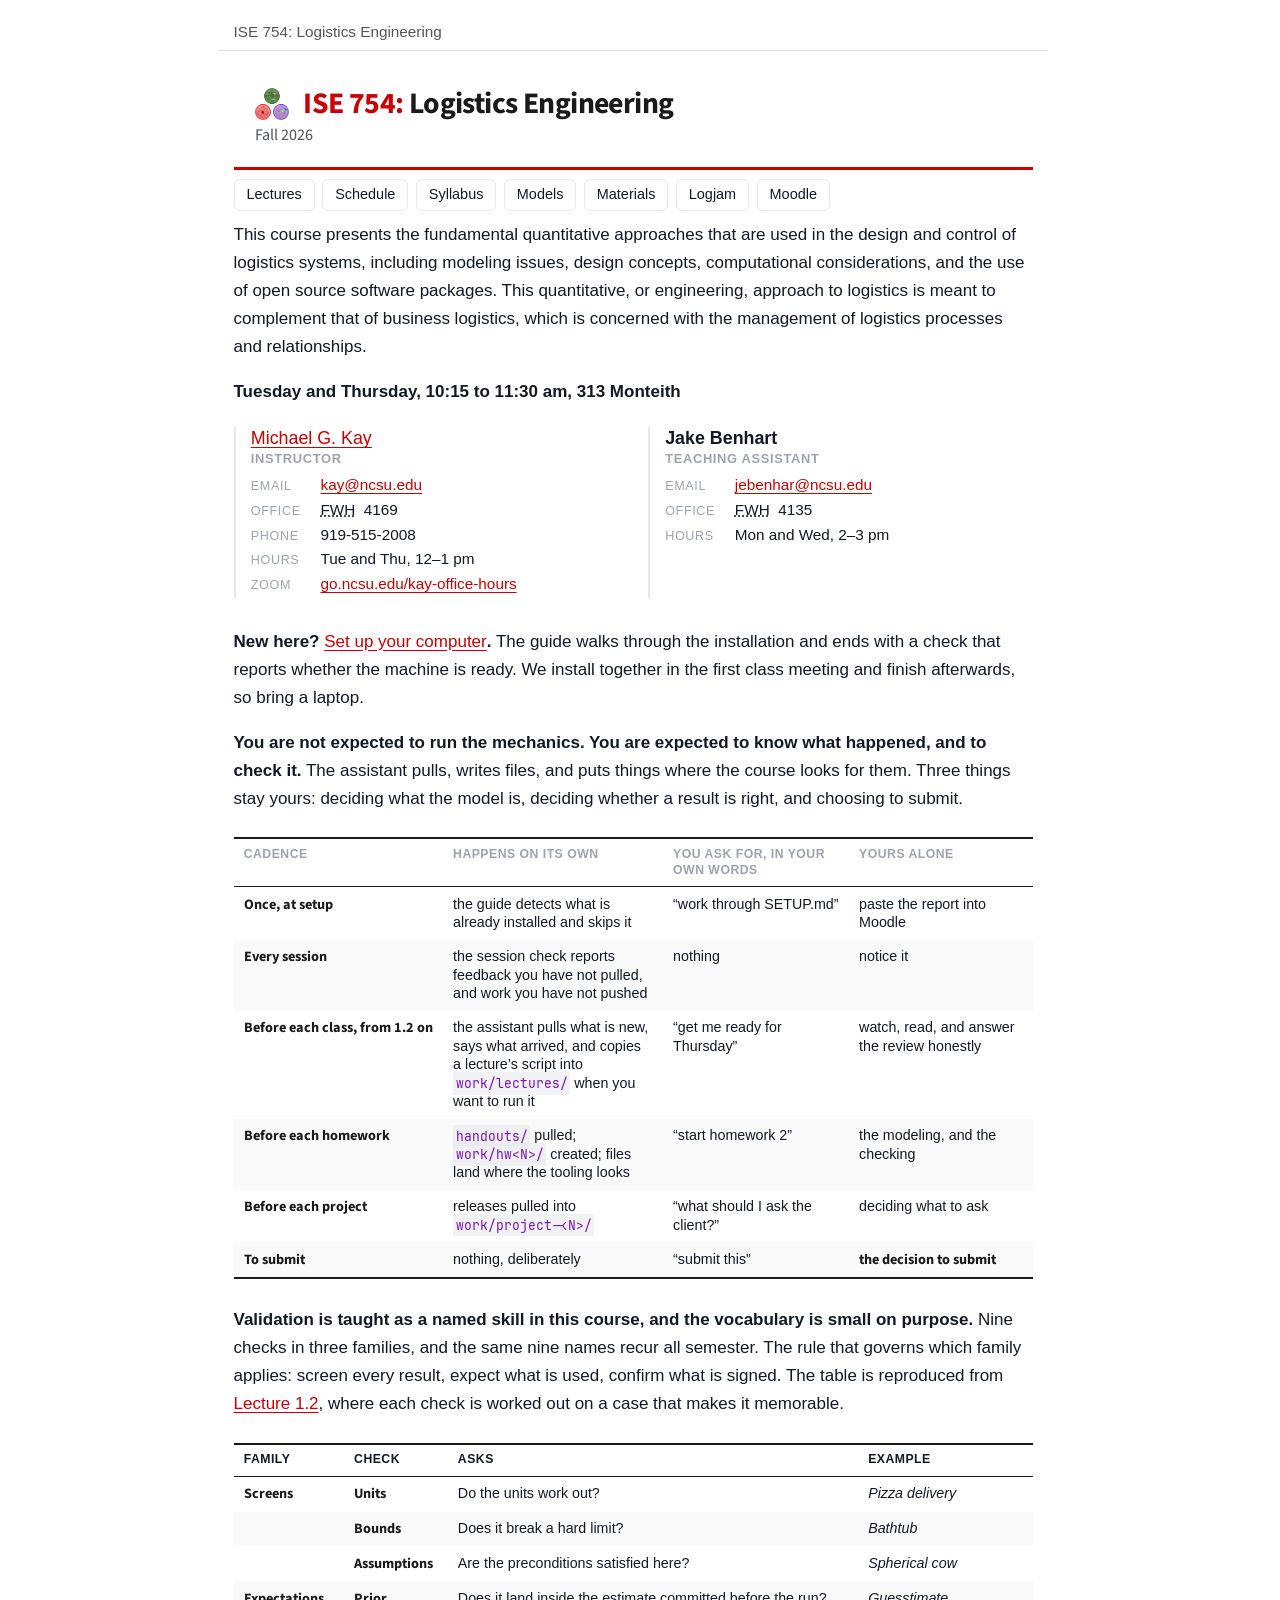
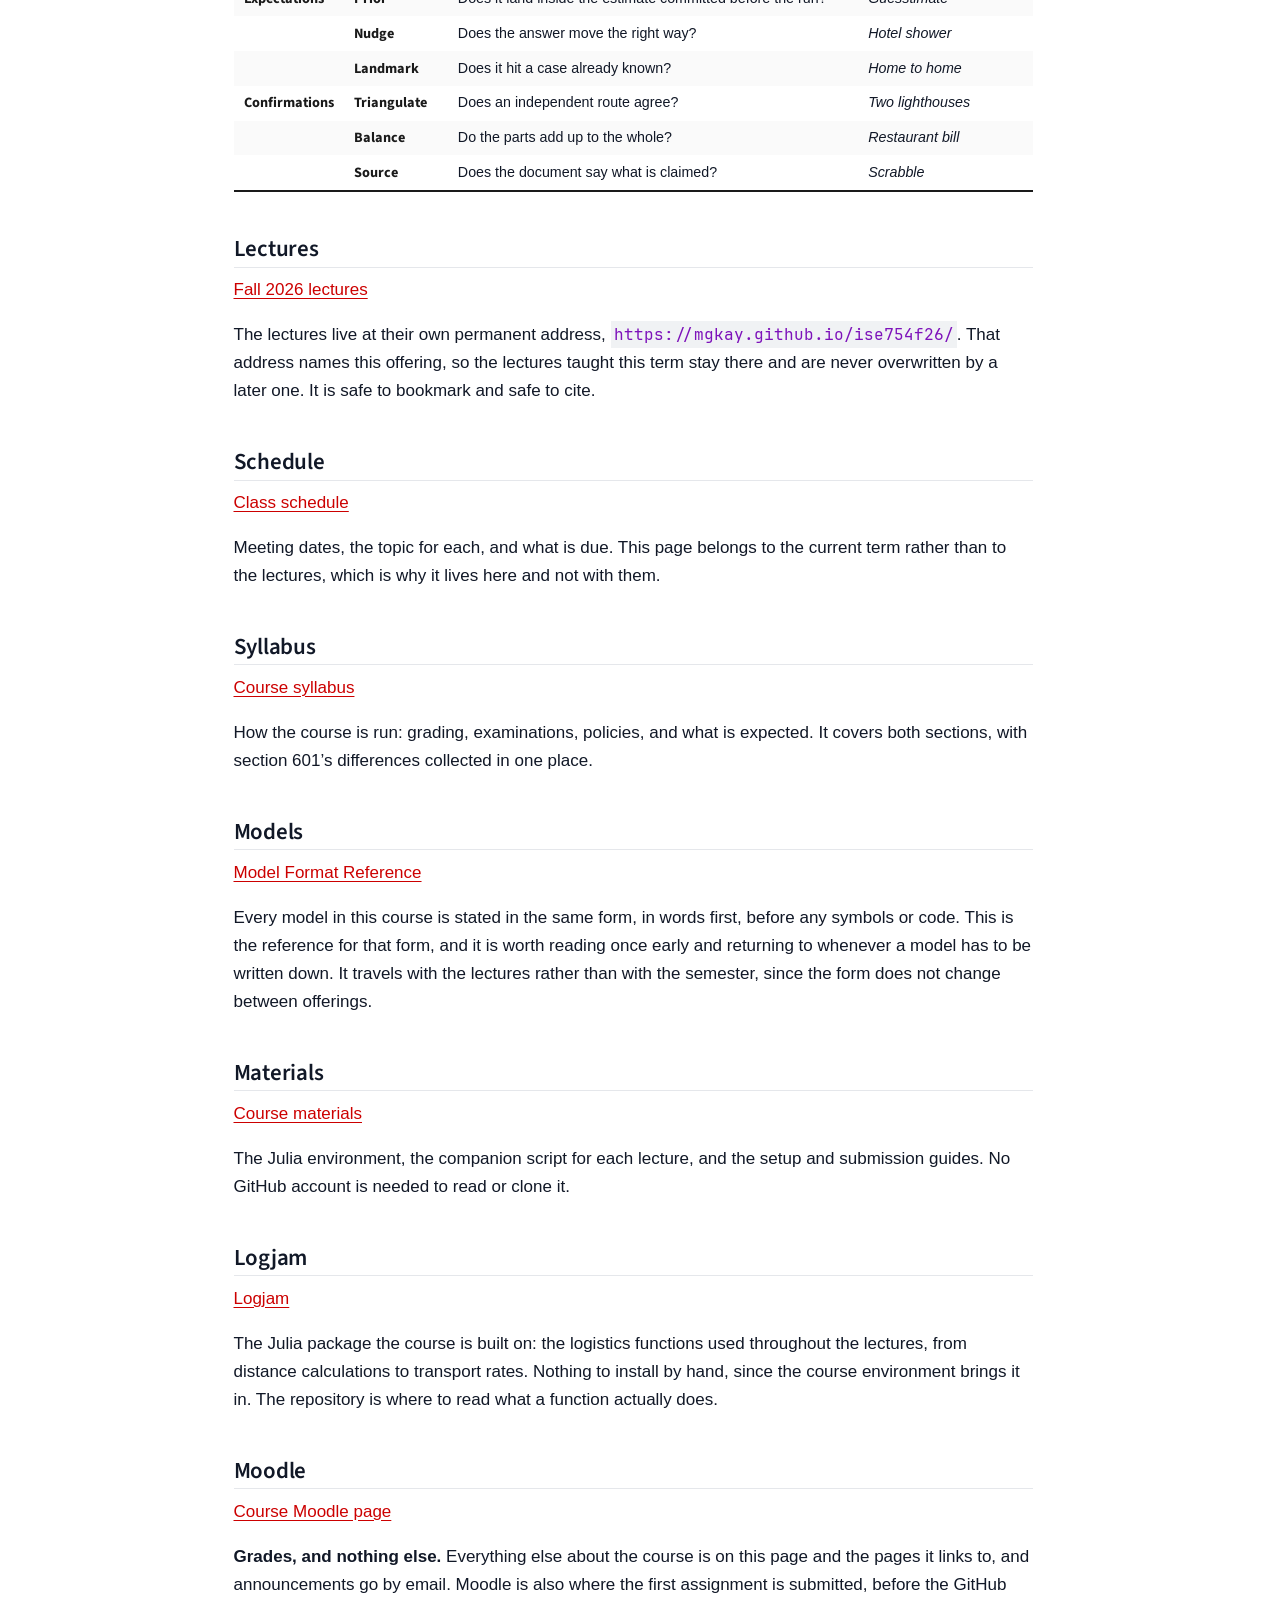
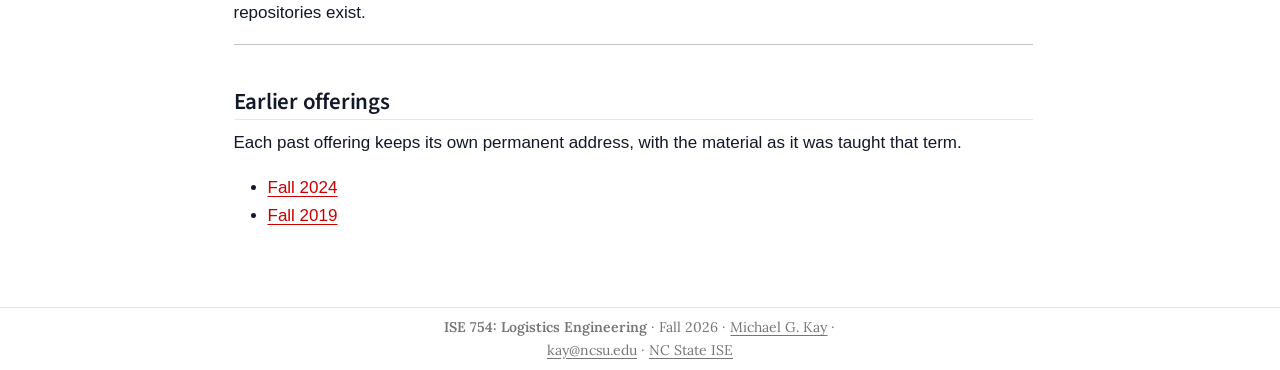
